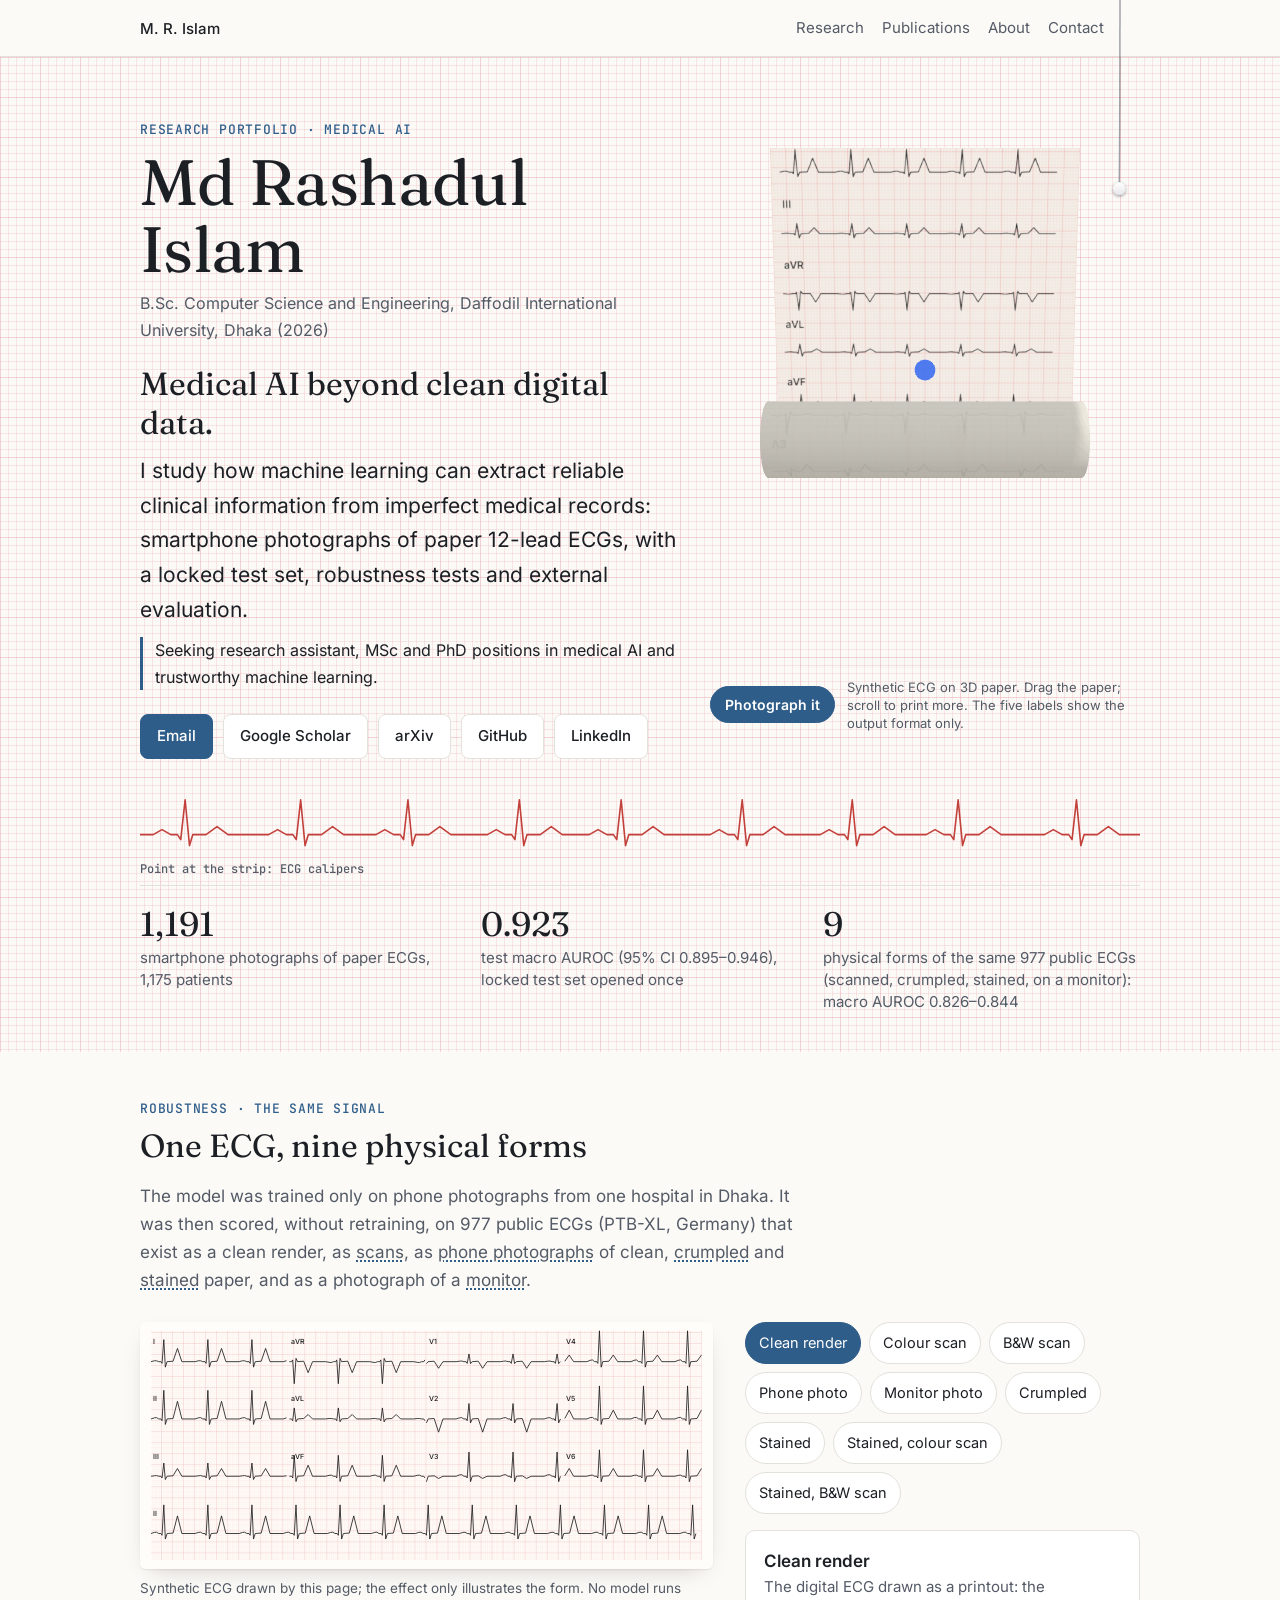
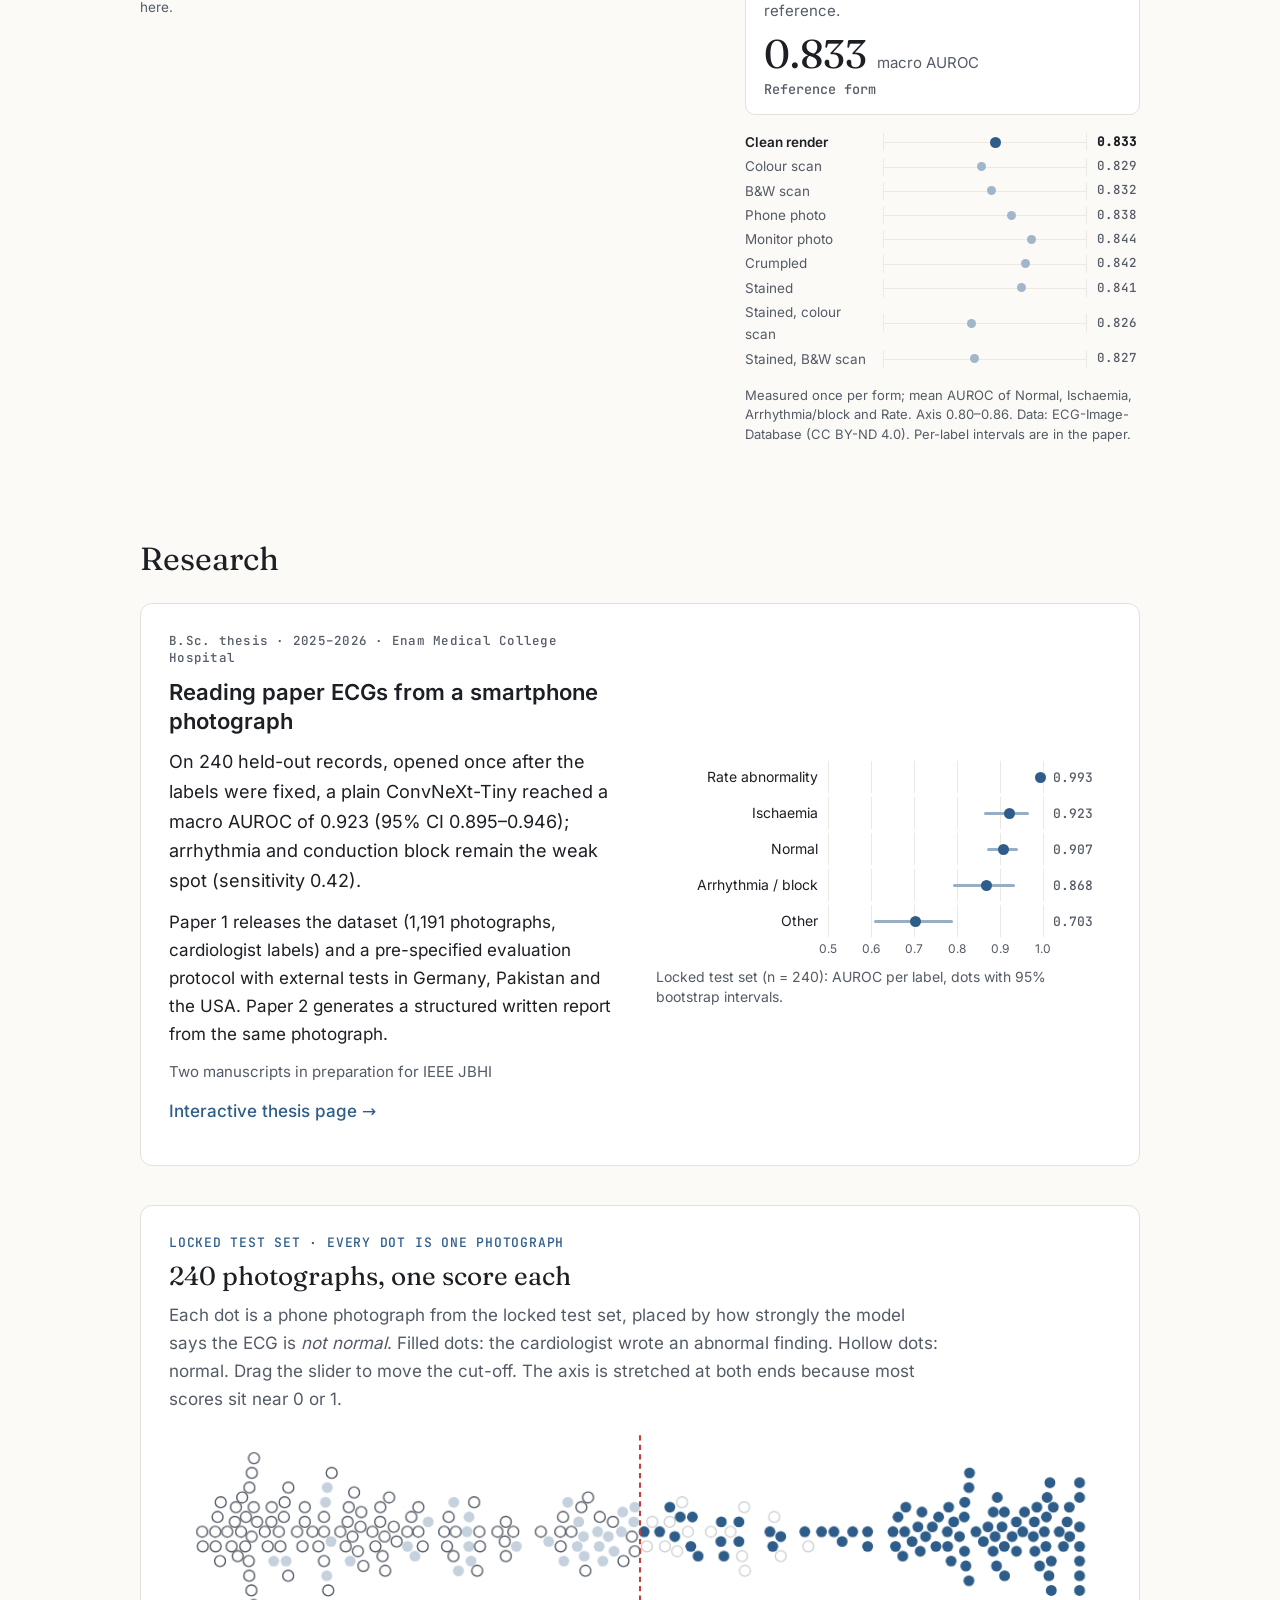
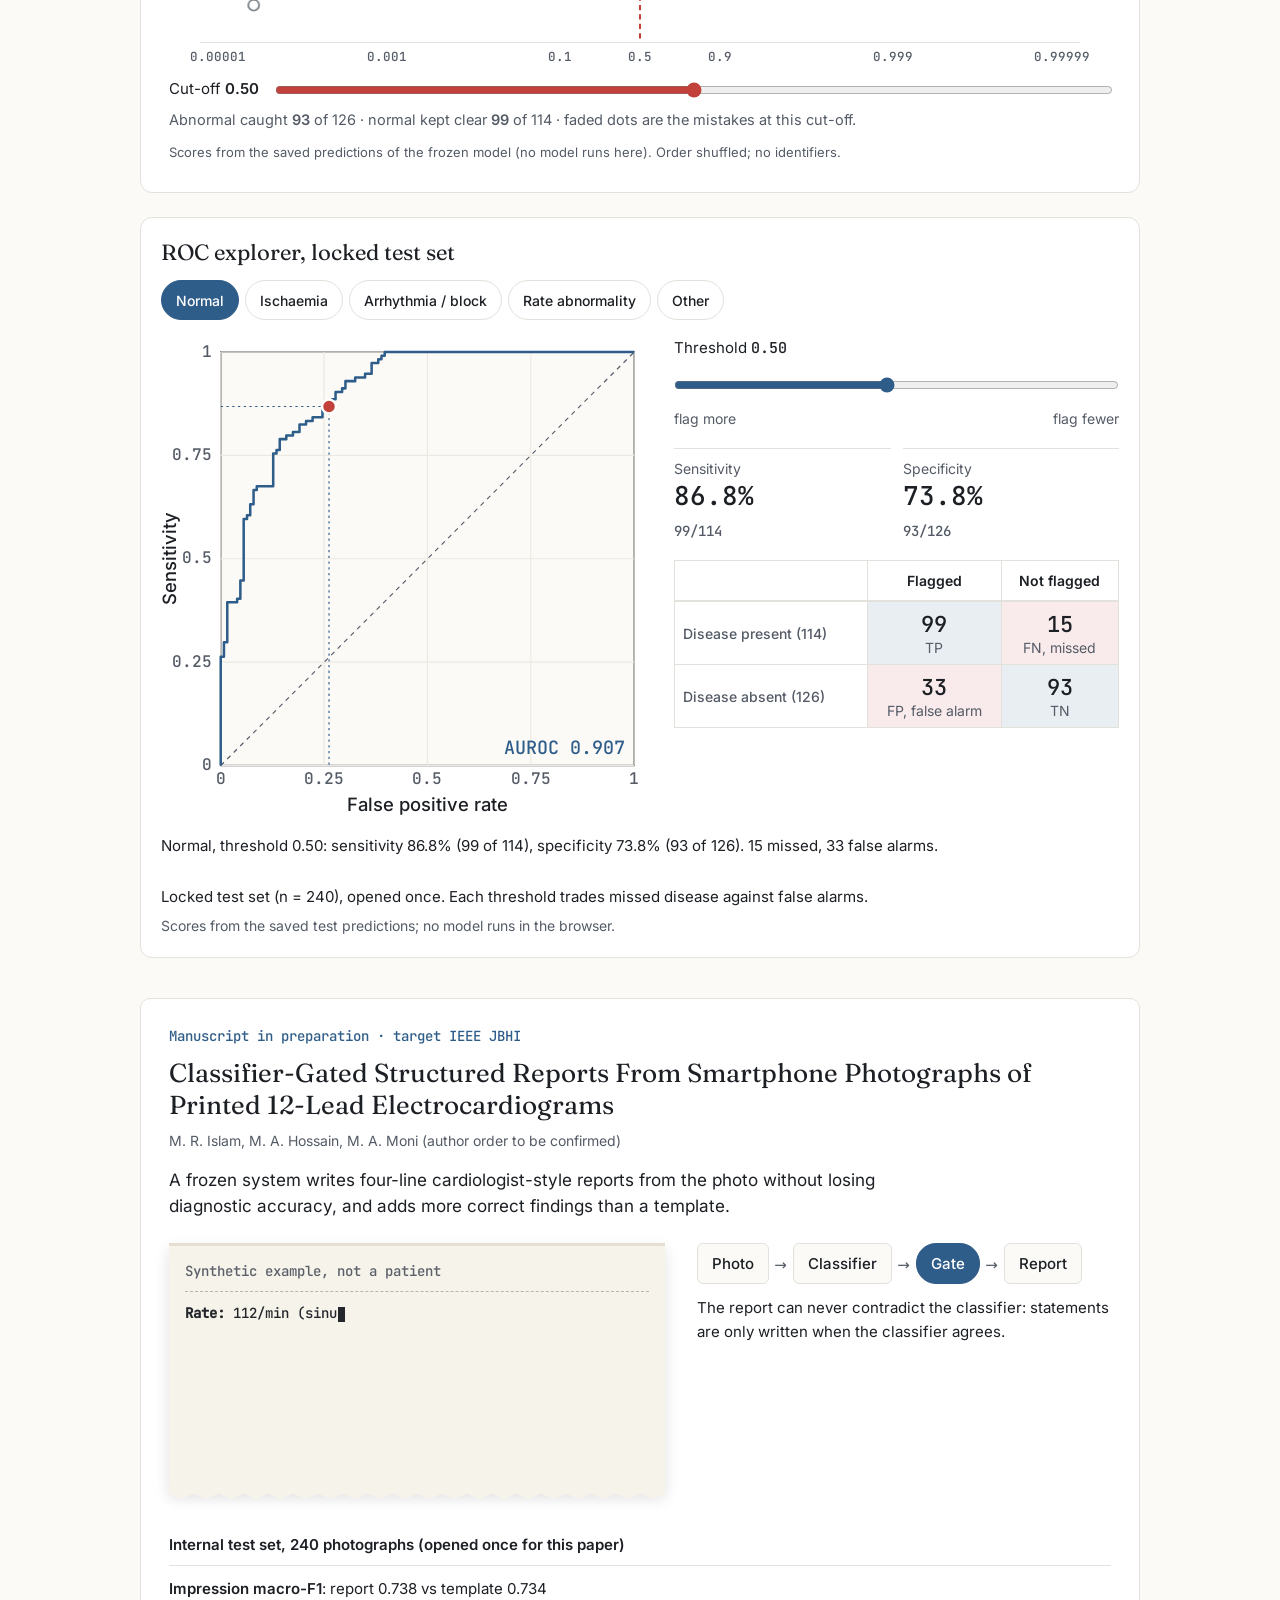
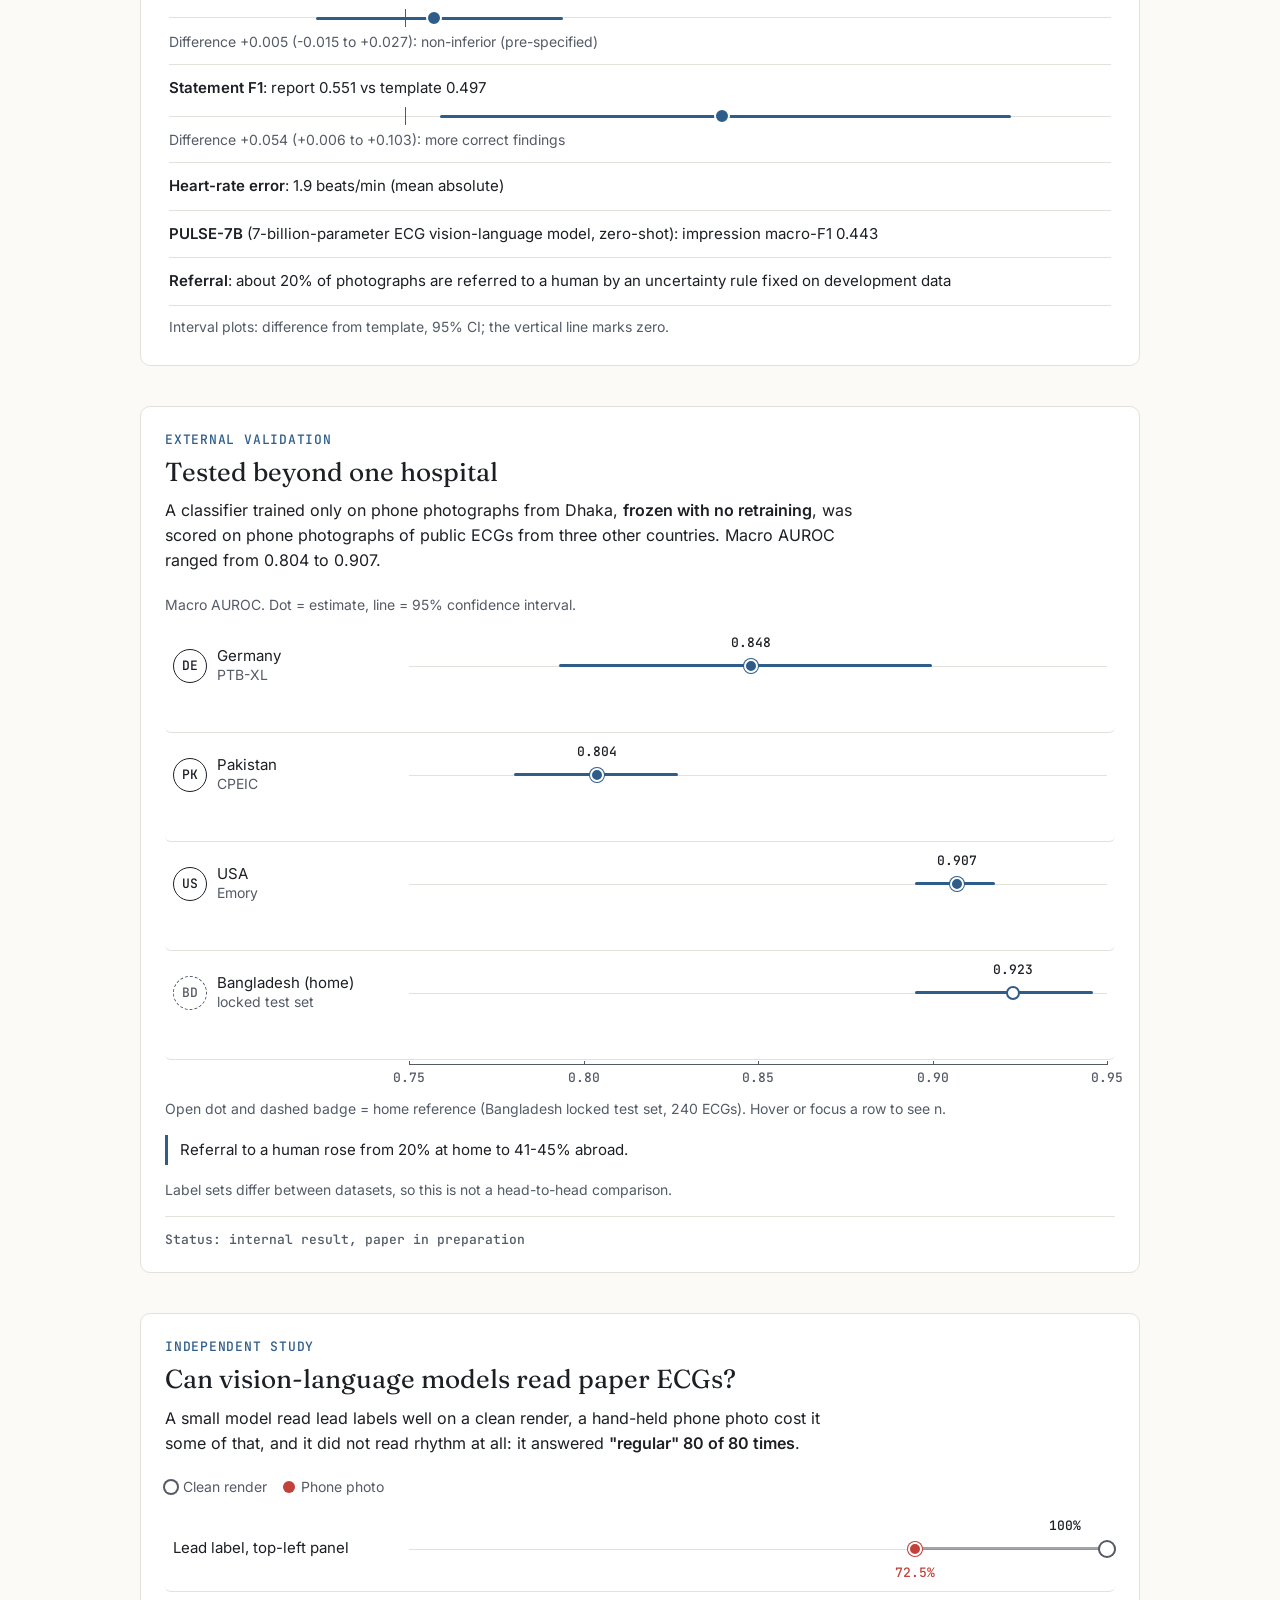
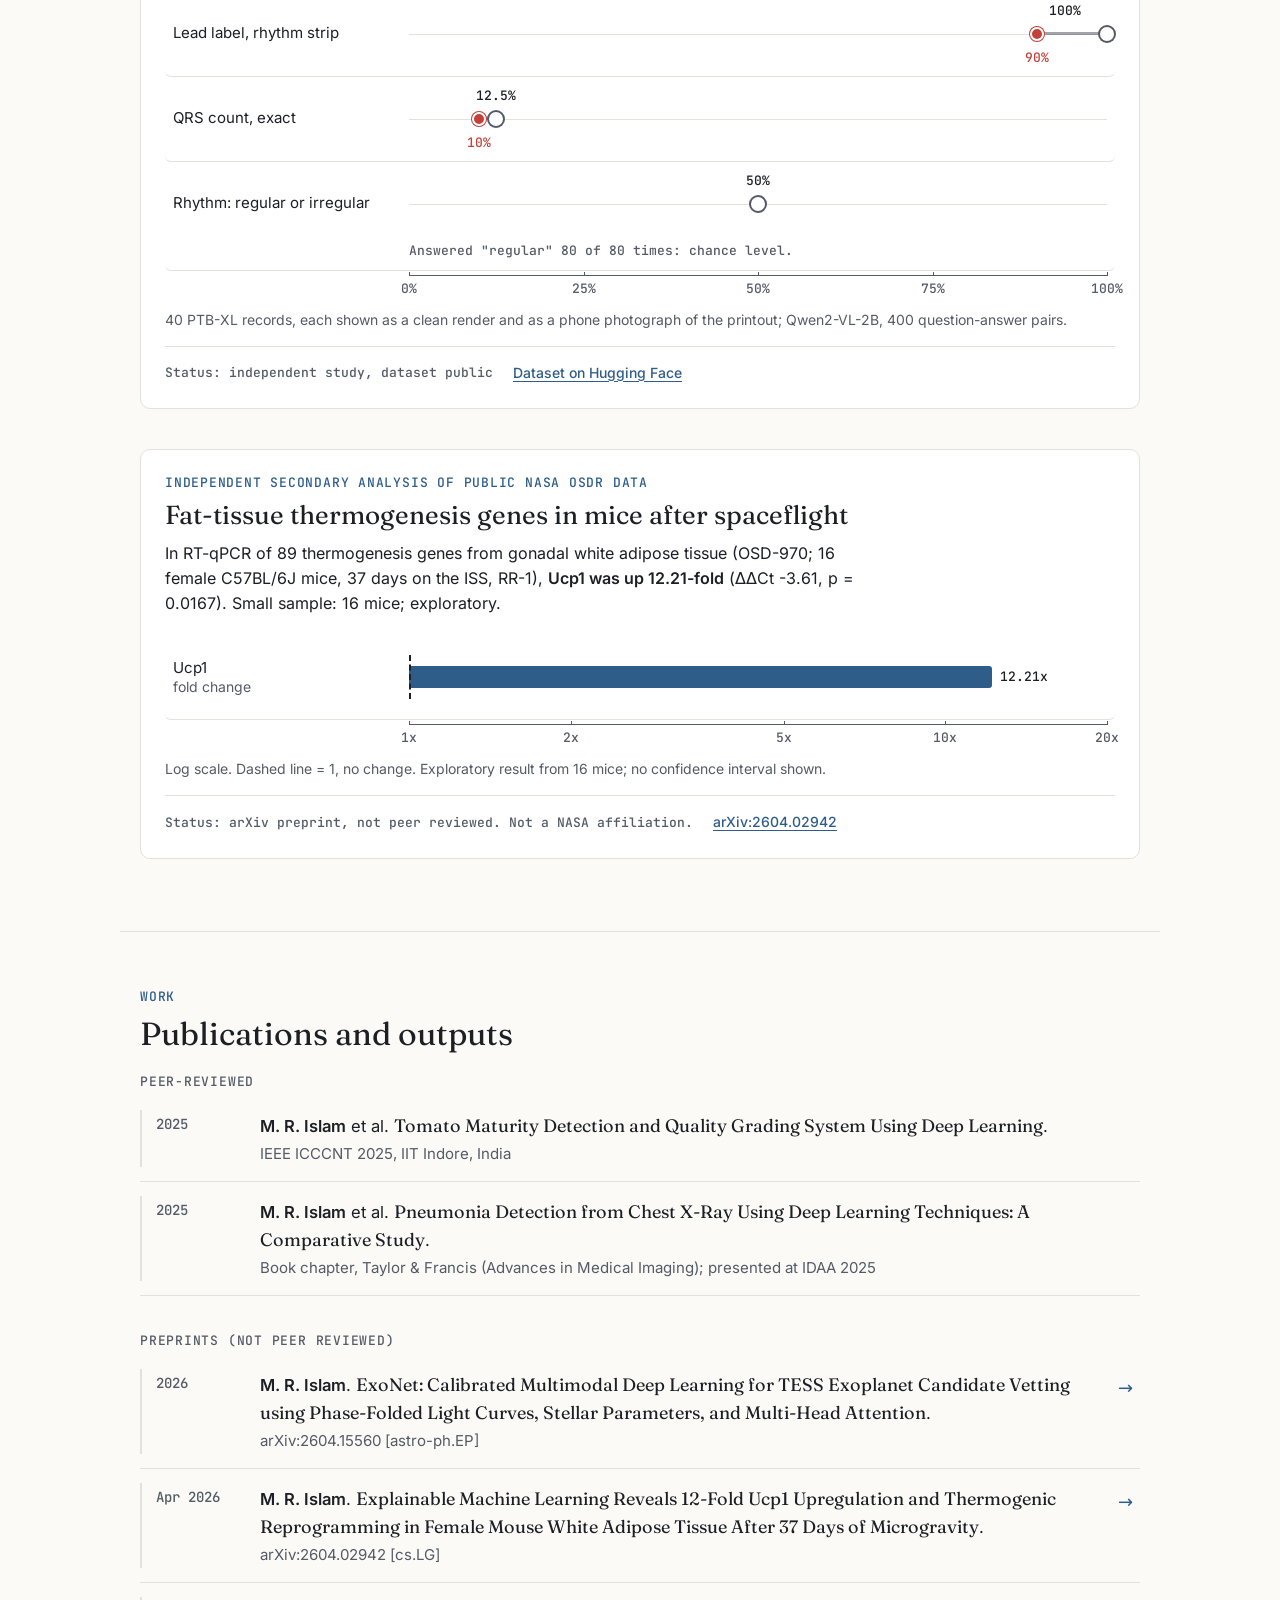
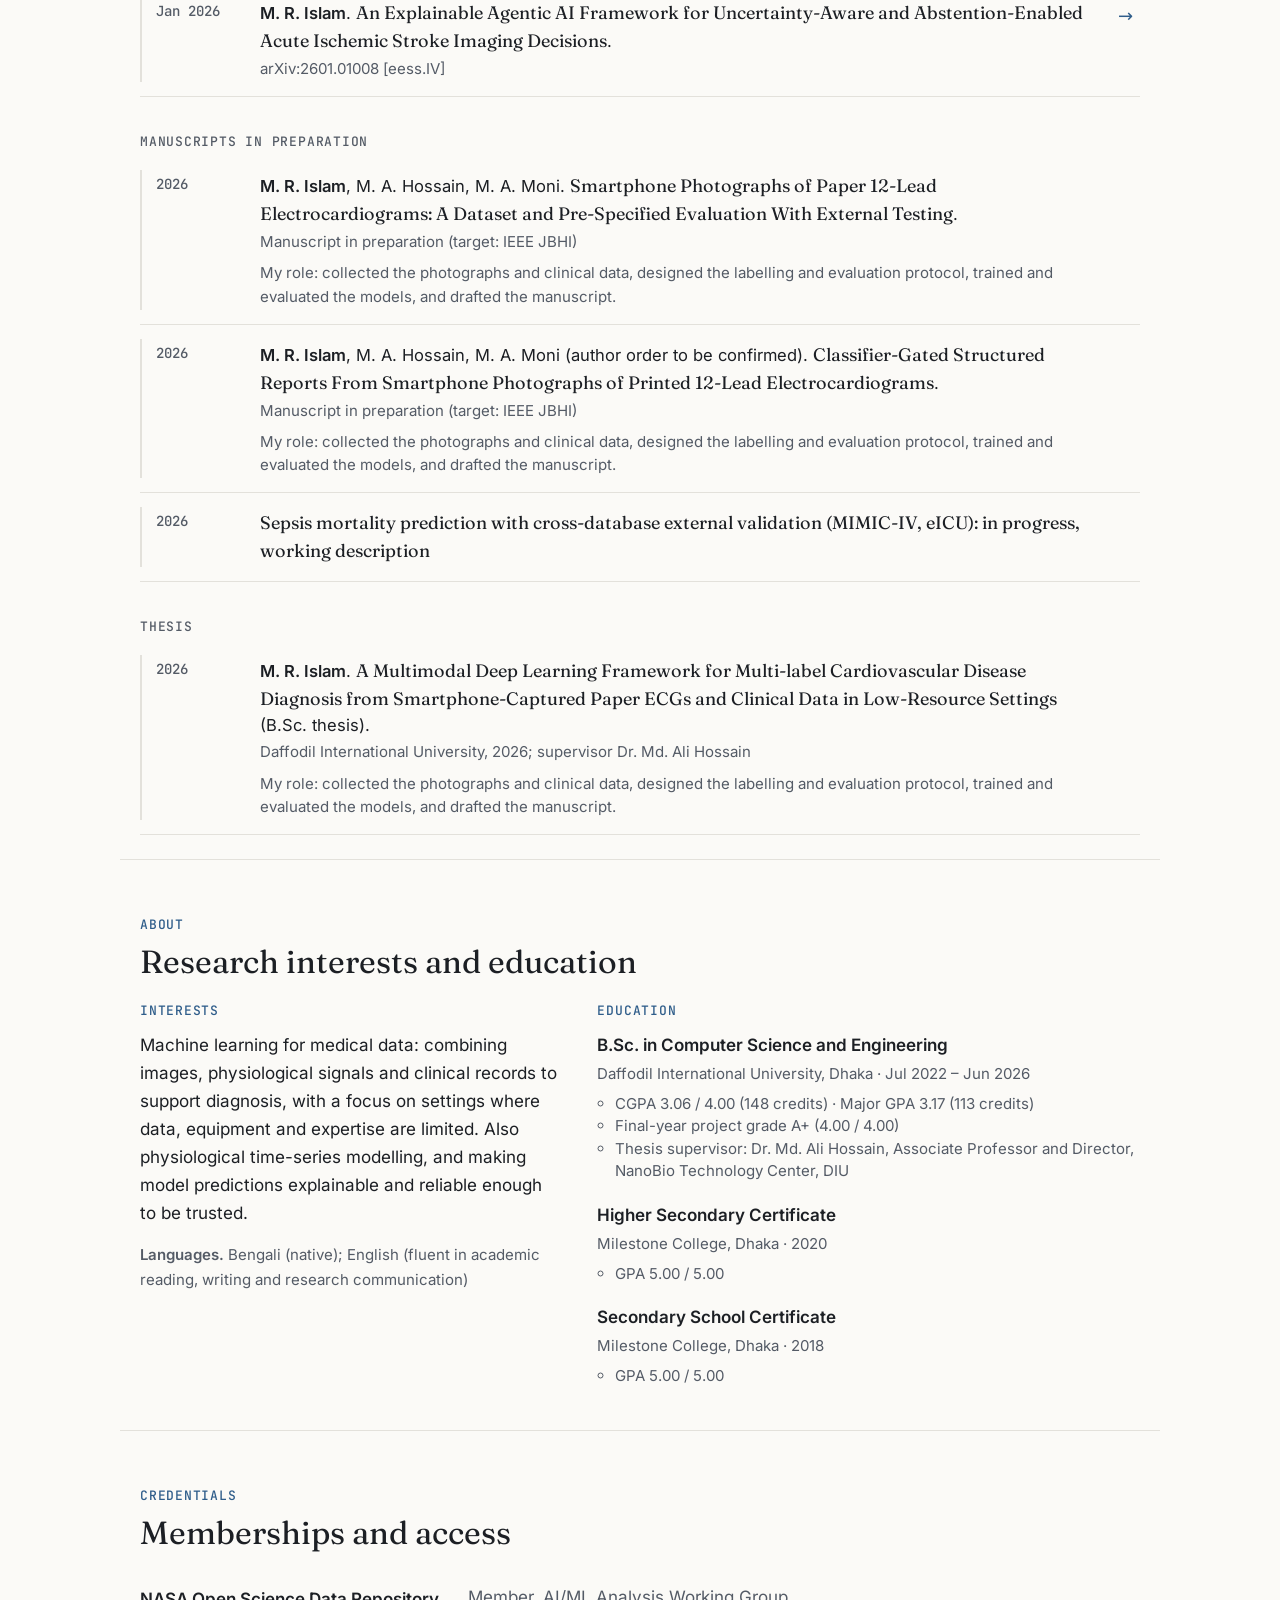
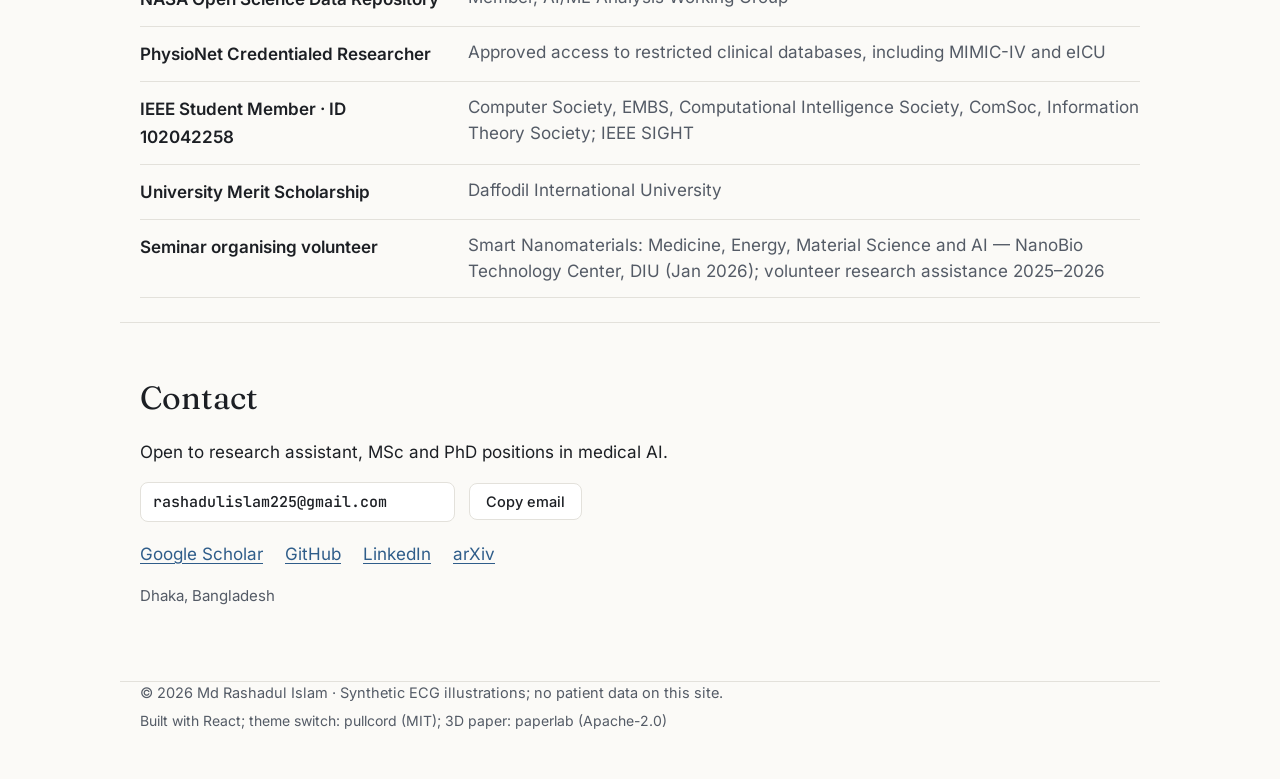
==== index.html @ 2540b3b2 "Publish portfolio e6430a5" ====
<!doctype html>
<html lang="en">
  <head>
    <meta charset="UTF-8" />
    <meta name="viewport" content="width=device-width, initial-scale=1.0" />
    <title>Md Rashadul Islam – Machine learning for medical data</title>
    <meta name="description" content="Md Rashadul Islam: machine learning for medical data. Thesis on reading smartphone photographs of paper 12-lead ECGs (1,191 photographs, locked test AUROC 0.923)." />
    <meta name="theme-color" content="#fbfaf7" />
    <link rel="icon" type="image/svg+xml" href="/favicon.svg" />
    <script>try { var t = localStorage.getItem('theme'); if (t) document.documentElement.dataset.theme = t } catch (e) {}</script>
    <meta property="og:title" content="Md Rashadul Islam – Machine learning for medical data" />
    <meta property="og:description" content="Smartphone photographs of paper ECGs: dataset, locked-test evaluation and report generation." />
    <meta property="og:type" content="website" />
    <script type="application/ld+json">{"@context":"https://schema.org","@type":"Person","name":"Md Rashadul Islam","url":"https://www.rashadul.me/","jobTitle":"Researcher, machine learning for medical data","alumniOf":{"@type":"CollegeOrUniversity","name":"Daffodil International University"},"knowsAbout":["Medical AI","Electrocardiography","Computer vision","Robustness evaluation"],"sameAs":["https://scholar.google.com/citations?user=w472eK4AAAAJ","https://github.com/Rashadul22","https://www.linkedin.com/in/rashadul-islam-73790a241"]}</script>
    <script type="module" crossorigin src="/assets/main-D3XTP58h.js"></script>
    <link rel="modulepreload" crossorigin href="/assets/latin-600-lxE_ZjDa.js">
    <link rel="stylesheet" crossorigin href="/assets/latin-600-W_FU9BuS.css">
    <link rel="stylesheet" crossorigin href="/assets/main-DdmklYQI.css">
  </head>
  <body>
    <div id="root"><div class="ix"><div class="ix-dot" aria-hidden="true"></div><div class="ix-cal" aria-hidden="true"><i class="ix-cl"></i><i class="ix-cr"></i><b class="ix-lab"></b></div><div class="ix-card" aria-hidden="true"><div class="ix-paper"><svg viewBox="0 0 160 100" width="160" height="100"><path d="M0,58 L4,58 L8,55 L12,58 L15,61 L17,30 L19,66 L21,58 L28,58 L32,52 L36,58 L42,58 L46,55 L50,58 L53,61 L55,30 L57,66 L59,58 L66,58 L70,52 L74,58 L80,58 L84,55 L88,58 L91,61 L93,30 L95,66 L97,58 L104,58 L108,52 L112,58 L118,58 L122,55 L126,58 L129,61 L131,30 L133,66 L135,58 L142,58 L146,52 L150,58 L156,58 L160,55 L164,58 L167,61 L169,30 L171,66 L173,58 L180,58 L184,52 L188,58"></path></svg></div><span class="ix-cap"></span></div><svg class="ix-defs" width="0" height="0" aria-hidden="true"><filter id="ix-crumple"><feTurbulence type="fractalNoise" baseFrequency="0.035" numOctaves="2" seed="4" result="n"></feTurbulence><feDisplacementMap in="SourceGraphic" in2="n" scale="9"></feDisplacementMap></filter></svg><span id="ix-d-crumpled" class="ix-sr">Synthetic ECG on crumpled paper</span><span id="ix-d-stained" class="ix-sr">Synthetic ECG on stained paper</span><span id="ix-d-scanned" class="ix-sr">Synthetic ECG on paper, flatbed scan</span><span id="ix-d-monitor" class="ix-sr">Synthetic ECG on a monitor, photographed</span><span id="ix-d-photo" class="ix-sr">Synthetic ECG on paper, phone photo</span></div><a class="skip" href="#main">Skip to content</a><header class="top"><div class="wrap top-in"><a class="brand" href="#main">M. R. Islam</a><nav aria-label="Sections"><a href="#research">Research</a><a href="#publications">Publications</a><a href="#about">About</a><a href="#contact">Contact</a></nav></div></header><main id="main"><div class="hero-bg"><div class="pg-root" aria-hidden="true"></div><section class="hero wrap" aria-labelledby="name"><div class="hero-grid"><div class="hero-text"><p class="eyebrow">Research portfolio · Medical AI</p><h1 id="name">Md Rashadul Islam</h1><p class="aff">B.Sc. Computer Science and Engineering, Daffodil International University, Dhaka (2026)</p><p class="tagline">Medical AI beyond clean digital data.</p><p class="lead">I study how machine learning can extract reliable clinical information from imperfect medical records: smartphone photographs of paper 12-lead ECGs, with a locked test set, robustness tests and external evaluation.</p><p class="seeking">Seeking research assistant, MSc and PhD positions in medical AI and trustworthy machine learning.</p><div class="actions"><a data-magnetic="true" class="btn primary" href="mailto:rashadulislam225@gmail.com">Email</a><a data-magnetic="true" class="btn" href="https://scholar.google.com/citations?user=w472eK4AAAAJ&amp;hl=en" target="_blank" rel="noopener">Google Scholar</a><a data-magnetic="true" class="btn" href="https://arxiv.org/search/?searchtype=author&amp;query=Rashadul+Islam" target="_blank" rel="noopener">arXiv</a><a data-magnetic="true" class="btn" href="https://github.com/Rashadul22" target="_blank" rel="noopener">GitHub</a><a data-magnetic="true" class="btn" href="https://www.linkedin.com/in/rashadul-islam-73790a241" target="_blank" rel="noopener">LinkedIn</a></div></div><figure class="hero-stage" data-caliper="fig · the input"><div class="hs-tilt"><div class="hs-poster" aria-hidden="true"></div><span class="hs-flash"></span><span class="hs-scan"></span></div><div class="hs-out" aria-live="polite"></div><figcaption><button type="button" class="hs-btn" data-magnetic="true">Photograph it</button><span>Synthetic ECG on 3D paper. Drag the paper; scroll to print more. The five labels show the output format only.</span></figcaption></figure></div><div class="hero-trace"><svg class="trace" viewBox="0 0 727 60" preserveAspectRatio="none" aria-hidden="true"><path d="M0 39.6L9.6 39.6L16.0 34.6L22.4 39.6L27.2 39.6L29.6 44.6L32.8 4.8L36.0 50.6L38.4 39.6L48.0 39.6L56.0 31.6L64.0 39.6L84.0 39.6L93.6 39.6L100.0 34.6L106.4 39.6L111.2 39.6L113.6 44.6L116.8 4.8L120.0 50.6L122.4 39.6L132.0 39.6L140.0 31.6L148.0 39.6L162.0 39.6L171.6 39.6L178.0 34.6L184.4 39.6L189.2 39.6L191.6 44.6L194.8 4.8L198.0 50.6L200.4 39.6L210.0 39.6L218.0 31.6L226.0 39.6L243.0 39.6L252.6 39.6L259.0 34.6L265.4 39.6L270.2 39.6L272.6 44.6L275.8 4.8L279.0 50.6L281.4 39.6L291.0 39.6L299.0 31.6L307.0 39.6L317.0 39.6L326.6 39.6L333.0 34.6L339.4 39.6L344.2 39.6L346.6 44.6L349.8 4.8L353.0 50.6L355.4 39.6L365.0 39.6L373.0 31.6L381.0 39.6L405.0 39.6L414.6 39.6L421.0 34.6L427.4 39.6L432.2 39.6L434.6 44.6L437.8 4.8L441.0 50.6L443.4 39.6L453.0 39.6L461.0 31.6L469.0 39.6L485.0 39.6L494.6 39.6L501.0 34.6L507.4 39.6L512.2 39.6L514.6 44.6L517.8 4.8L521.0 50.6L523.4 39.6L533.0 39.6L541.0 31.6L549.0 39.6L562.0 39.6L571.6 39.6L578.0 34.6L584.4 39.6L589.2 39.6L591.6 44.6L594.8 4.8L598.0 50.6L600.4 39.6L610.0 39.6L618.0 31.6L626.0 39.6L648.0 39.6L657.6 39.6L664.0 34.6L670.4 39.6L675.2 39.6L677.6 44.6L680.8 4.8L684.0 50.6L686.4 39.6L696.0 39.6L704.0 31.6L712.0 39.6L727.0 39.6"></path></svg><canvas class="fray-canvas" aria-hidden="true"></canvas><p class="trace-hint" aria-hidden="true">Point at the strip: ECG calipers</p></div><dl class="facts"><div><dt data-scramble="true">1,191</dt><dd>smartphone photographs of paper ECGs, 1,175 patients</dd></div><div><dt data-scramble="true">0.923</dt><dd>test macro AUROC (95% CI 0.895–0.946), locked test set opened once</dd></div><div><dt data-scramble="true">9</dt><dd>physical forms of the same 977 public ECGs (scanned, crumpled, stained, on a monitor): macro AUROC 0.826–0.844</dd></div></dl></section></div><section class="wrap section signal" aria-labelledby="signal-h"><p class="eyebrow">Robustness · the same signal</p><h2 id="signal-h">One ECG, nine physical forms</h2><p class="sub">The model was trained only on phone photographs from one hospital in Dhaka. It was then scored, without retraining, on 977 public ECGs (PTB-XL, Germany) that exist as a clean render, as <span data-reveal="scanned" tabindex="0" aria-describedby="ix-d-scanned">scans</span>, as <span data-reveal="photo" tabindex="0" aria-describedby="ix-d-photo">phone photographs</span> of clean,<!-- --> <span data-reveal="crumpled" tabindex="0" aria-describedby="ix-d-crumpled">crumpled</span> and <span data-reveal="stained" tabindex="0" aria-describedby="ix-d-stained">stained</span> paper, and as a photograph of a <span data-reveal="monitor" tabindex="0" aria-describedby="ix-d-monitor">monitor</span>.</p><div class="signal-grid"><svg width="0" height="0" style="position:absolute" aria-hidden="true"><filter id="crumple"><feTurbulence type="fractalNoise" baseFrequency="0.02 0.03" numOctaves="2" seed="3" result="n"></feTurbulence><feDisplacementMap in="SourceGraphic" in2="n" scale="0" xChannelSelector="R" yChannelSelector="G"></feDisplacementMap></filter></svg><figure class="stage form-render" data-caliper="fig · nine forms"><div class="tilt"><div class="sheet-wrap"><div class="warp"><div class="lns-wrap  "><svg class="sheet" viewBox="0 0 260 112" aria-hidden="true"><defs><pattern id="g1" width="1" height="1" patternUnits="userSpaceOnUse"><path d="M1 0V1H0" class="g-minor"></path></pattern><pattern id="g5" width="5" height="5" patternUnits="userSpaceOnUse"><rect width="5" height="5" fill="url(#g1)"></rect><path d="M5 0V5H0" class="g-major"></path></pattern></defs><rect width="260" height="112" class="paper"></rect><rect x="5" y="4" width="250" height="104" fill="url(#g5)"></rect><g><path d="M5.0 18.0L5.0 18.0L6.5 17.6L7.5 17.6L8.5 18.0L9.5 18.0L10.0 18.8L10.8 8.0L11.5 20.5L12.3 18.0L15.0 17.8L17.0 12.0L19.0 18.0L25.0 18.0L25.0 18.0L26.5 17.6L27.5 17.6L28.5 18.0L29.5 18.0L30.0 18.8L30.8 8.0L31.5 20.5L32.3 18.0L35.0 17.8L37.0 12.0L39.0 18.0L45.0 18.0L45.0 18.0L46.5 17.6L47.5 17.6L48.5 18.0L49.5 18.0L50.0 18.8L50.8 8.0L51.5 20.5L52.3 18.0L55.0 17.8L57.0 12.0L59.0 18.0L65.0 18.0L65.0 18.0L66.5 17.6" class="ink"></path><text x="6" y="10" class="lead">I</text></g><g><path d="M67.8 18.0L68.8 18.0L69.3 17.2L70.0 28.0L70.8 16.5L71.5 18.0L74.3 17.8L76.3 23.0L78.3 18.0L84.3 18.0L84.3 18.0L85.8 18.3L86.8 18.4L87.8 18.0L88.8 18.0L89.3 17.2L90.0 28.0L90.8 16.5L91.5 18.0L94.3 17.8L96.3 23.0L98.3 18.0L104.3 18.0L104.3 18.0L105.8 18.3L106.8 18.4L107.8 18.0L108.8 18.0L109.3 17.2L110.0 28.0L110.8 16.5L111.5 18.0L114.3 17.8L116.3 23.0L118.3 18.0L124.3 18.0L124.3 18.0L125.8 18.3L126.8 18.4L127.8 18.0L128.8 18.0L129.3 17.2" class="ink"></path><text x="68.5" y="10" class="lead">aVR</text></g><g><path d="M130.0 18.9L130.8 18.0L133.5 17.8L135.5 21.0L137.5 18.0L143.5 18.0L143.5 18.0L145.0 17.8L146.0 17.7L147.0 18.0L148.0 18.0L148.5 18.8L149.3 14.5L150.0 18.9L150.8 18.0L153.5 17.8L155.5 21.0L157.5 18.0L163.5 18.0L163.5 18.0L165.0 17.8L166.0 17.7L167.0 18.0L168.0 18.0L168.5 18.8L169.3 14.5L170.0 18.9L170.8 18.0L173.5 17.8L175.5 21.0L177.5 18.0L183.5 18.0L183.5 18.0L185.0 17.8L186.0 17.7L187.0 18.0L188.0 18.0L188.5 18.8L189.3 14.5L190.0 18.9L190.8 18.0" class="ink"></path><text x="131" y="10" class="lead">V1</text></g><g><path d="M192.8 17.8L194.8 15.0L196.8 18.0L202.8 18.0L202.8 18.0L204.3 17.4L205.3 17.2L206.3 18.0L207.3 18.0L207.8 18.8L208.5 4.0L209.3 20.5L210.0 18.0L212.8 17.8L214.8 15.0L216.8 18.0L222.8 18.0L222.8 18.0L224.3 17.4L225.3 17.2L226.3 18.0L227.3 18.0L227.8 18.8L228.5 4.0L229.3 20.5L230.0 18.0L232.8 17.8L234.8 15.0L236.8 18.0L242.8 18.0L242.8 18.0L244.3 17.4L245.3 17.2L246.3 18.0L247.3 18.0L247.8 18.8L248.5 4.0L249.3 20.5L250.0 18.0L252.8 17.8L254.8 15.0" class="ink"></path><text x="193.5" y="10" class="lead">V4</text></g><g><path d="M5.0 44.0L5.0 44.0L6.5 43.5L7.5 43.4L8.5 44.0L9.5 44.0L10.0 44.8L10.8 31.0L11.5 46.5L12.3 44.0L15.0 43.8L17.0 36.0L19.0 44.0L25.0 44.0L25.0 44.0L26.5 43.5L27.5 43.4L28.5 44.0L29.5 44.0L30.0 44.8L30.8 31.0L31.5 46.5L32.3 44.0L35.0 43.8L37.0 36.0L39.0 44.0L45.0 44.0L45.0 44.0L46.5 43.5L47.5 43.4L48.5 44.0L49.5 44.0L50.0 44.8L50.8 31.0L51.5 46.5L52.3 44.0L55.0 43.8L57.0 36.0L59.0 44.0L65.0 44.0L65.0 44.0L66.5 43.5" class="ink"></path><text x="6" y="36" class="lead">II</text></g><g><path d="M67.8 44.0L68.8 44.0L69.3 44.8L70.0 39.0L70.8 45.3L71.5 44.0L74.3 43.8L76.3 42.0L78.3 44.0L84.3 44.0L84.3 44.0L85.8 43.8L86.8 43.8L87.8 44.0L88.8 44.0L89.3 44.8L90.0 39.0L90.8 45.3L91.5 44.0L94.3 43.8L96.3 42.0L98.3 44.0L104.3 44.0L104.3 44.0L105.8 43.8L106.8 43.8L107.8 44.0L108.8 44.0L109.3 44.8L110.0 39.0L110.8 45.3L111.5 44.0L114.3 43.8L116.3 42.0L118.3 44.0L124.3 44.0L124.3 44.0L125.8 43.8L126.8 43.8L127.8 44.0L128.8 44.0L129.3 44.8" class="ink"></path><text x="68.5" y="36" class="lead">aVL</text></g><g><path d="M130.0 45.8L130.8 44.0L133.5 43.8L135.5 50.0L137.5 44.0L143.5 44.0L143.5 44.0L145.0 43.5L146.0 43.4L147.0 44.0L148.0 44.0L148.5 44.8L149.3 37.0L150.0 45.8L150.8 44.0L153.5 43.8L155.5 50.0L157.5 44.0L163.5 44.0L163.5 44.0L165.0 43.5L166.0 43.4L167.0 44.0L168.0 44.0L168.5 44.8L169.3 37.0L170.0 45.8L170.8 44.0L173.5 43.8L175.5 50.0L177.5 44.0L183.5 44.0L183.5 44.0L185.0 43.5L186.0 43.4L187.0 44.0L188.0 44.0L188.5 44.8L189.3 37.0L190.0 45.8L190.8 44.0" class="ink"></path><text x="131" y="36" class="lead">V2</text></g><g><path d="M192.8 43.8L194.8 40.0L196.8 44.0L202.8 44.0L202.8 44.0L204.3 43.4L205.3 43.3L206.3 44.0L207.3 44.0L207.8 44.8L208.5 29.0L209.3 46.5L210.0 44.0L212.8 43.8L214.8 40.0L216.8 44.0L222.8 44.0L222.8 44.0L224.3 43.4L225.3 43.3L226.3 44.0L227.3 44.0L227.8 44.8L228.5 29.0L229.3 46.5L230.0 44.0L232.8 43.8L234.8 40.0L236.8 44.0L242.8 44.0L242.8 44.0L244.3 43.4L245.3 43.3L246.3 44.0L247.3 44.0L247.8 44.8L248.5 29.0L249.3 46.5L250.0 44.0L252.8 43.8L254.8 40.0" class="ink"></path><text x="193.5" y="36" class="lead">V5</text></g><g><path d="M5.0 70.0L5.0 70.0L6.5 69.8L7.5 69.7L8.5 70.0L9.5 70.0L10.0 70.8L10.8 64.0L11.5 71.5L12.3 70.0L15.0 69.8L17.0 66.5L19.0 70.0L25.0 70.0L25.0 70.0L26.5 69.8L27.5 69.7L28.5 70.0L29.5 70.0L30.0 70.8L30.8 64.0L31.5 71.5L32.3 70.0L35.0 69.8L37.0 66.5L39.0 70.0L45.0 70.0L45.0 70.0L46.5 69.8L47.5 69.7L48.5 70.0L49.5 70.0L50.0 70.8L50.8 64.0L51.5 71.5L52.3 70.0L55.0 69.8L57.0 66.5L59.0 70.0L65.0 70.0L65.0 70.0L66.5 69.8" class="ink"></path><text x="6" y="62" class="lead">III</text></g><g><path d="M67.8 70.0L68.8 70.0L69.3 70.8L70.0 60.5L70.8 72.4L71.5 70.0L74.3 69.8L76.3 65.0L78.3 70.0L84.3 70.0L84.3 70.0L85.8 69.6L86.8 69.5L87.8 70.0L88.8 70.0L89.3 70.8L90.0 60.5L90.8 72.4L91.5 70.0L94.3 69.8L96.3 65.0L98.3 70.0L104.3 70.0L104.3 70.0L105.8 69.6L106.8 69.5L107.8 70.0L108.8 70.0L109.3 70.8L110.0 60.5L110.8 72.4L111.5 70.0L114.3 69.8L116.3 65.0L118.3 70.0L124.3 70.0L124.3 70.0L125.8 69.6L126.8 69.5L127.8 70.0L128.8 70.0L129.3 70.8" class="ink"></path><text x="68.5" y="62" class="lead">aVF</text></g><g><path d="M130.0 72.5L130.8 70.0L133.5 69.8L135.5 71.0L137.5 70.0L143.5 70.0L143.5 70.0L145.0 69.4L146.0 69.3L147.0 70.0L148.0 70.0L148.5 70.8L149.3 59.0L150.0 72.5L150.8 70.0L153.5 69.8L155.5 71.0L157.5 70.0L163.5 70.0L163.5 70.0L165.0 69.4L166.0 69.3L167.0 70.0L168.0 70.0L168.5 70.8L169.3 59.0L170.0 72.5L170.8 70.0L173.5 69.8L175.5 71.0L177.5 70.0L183.5 70.0L183.5 70.0L185.0 69.4L186.0 69.3L187.0 70.0L188.0 70.0L188.5 70.8L189.3 59.0L190.0 72.5L190.8 70.0" class="ink"></path><text x="131" y="62" class="lead">V3</text></g><g><path d="M192.8 69.8L194.8 66.5L196.8 70.0L202.8 70.0L202.8 70.0L204.3 69.6L205.3 69.5L206.3 70.0L207.3 70.0L207.8 70.8L208.5 58.0L209.3 72.5L210.0 70.0L212.8 69.8L214.8 66.5L216.8 70.0L222.8 70.0L222.8 70.0L224.3 69.6L225.3 69.5L226.3 70.0L227.3 70.0L227.8 70.8L228.5 58.0L229.3 72.5L230.0 70.0L232.8 69.8L234.8 66.5L236.8 70.0L242.8 70.0L242.8 70.0L244.3 69.6L245.3 69.5L246.3 70.0L247.3 70.0L247.8 70.8L248.5 58.0L249.3 72.5L250.0 70.0L252.8 69.8L254.8 66.5" class="ink"></path><text x="193.5" y="62" class="lead">V6</text></g><path d="M5.0 96.0L5.0 96.0L6.5 95.5L7.5 95.4L8.5 96.0L9.5 96.0L10.0 96.8L10.8 83.0L11.5 98.5L12.3 96.0L15.0 95.8L17.0 88.0L19.0 96.0L25.0 96.0L25.0 96.0L26.5 95.5L27.5 95.4L28.5 96.0L29.5 96.0L30.0 96.8L30.8 83.0L31.5 98.5L32.3 96.0L35.0 95.8L37.0 88.0L39.0 96.0L45.0 96.0L45.0 96.0L46.5 95.5L47.5 95.4L48.5 96.0L49.5 96.0L50.0 96.8L50.8 83.0L51.5 98.5L52.3 96.0L55.0 95.8L57.0 88.0L59.0 96.0L65.0 96.0L65.0 96.0L66.5 95.5L67.5 95.4L68.5 96.0L69.5 96.0L70.0 96.8L70.8 83.0L71.5 98.5L72.3 96.0L75.0 95.8L77.0 88.0L79.0 96.0L85.0 96.0L85.0 96.0L86.5 95.5L87.5 95.4L88.5 96.0L89.5 96.0L90.0 96.8L90.8 83.0L91.5 98.5L92.3 96.0L95.0 95.8L97.0 88.0L99.0 96.0L105.0 96.0L105.0 96.0L106.5 95.5L107.5 95.4L108.5 96.0L109.5 96.0L110.0 96.8L110.8 83.0L111.5 98.5L112.3 96.0L115.0 95.8L117.0 88.0L119.0 96.0L125.0 96.0L125.0 96.0L126.5 95.5L127.5 95.4L128.5 96.0L129.5 96.0L130.0 96.8L130.8 83.0L131.5 98.5L132.3 96.0L135.0 95.8L137.0 88.0L139.0 96.0L145.0 96.0L145.0 96.0L146.5 95.5L147.5 95.4L148.5 96.0L149.5 96.0L150.0 96.8L150.8 83.0L151.5 98.5L152.3 96.0L155.0 95.8L157.0 88.0L159.0 96.0L165.0 96.0L165.0 96.0L166.5 95.5L167.5 95.4L168.5 96.0L169.5 96.0L170.0 96.8L170.8 83.0L171.5 98.5L172.3 96.0L175.0 95.8L177.0 88.0L179.0 96.0L185.0 96.0L185.0 96.0L186.5 95.5L187.5 95.4L188.5 96.0L189.5 96.0L190.0 96.8L190.8 83.0L191.5 98.5L192.3 96.0L195.0 95.8L197.0 88.0L199.0 96.0L205.0 96.0L205.0 96.0L206.5 95.5L207.5 95.4L208.5 96.0L209.5 96.0L210.0 96.8L210.8 83.0L211.5 98.5L212.2 96.0L215.0 95.8L217.0 88.0L219.0 96.0L225.0 96.0L225.0 96.0L226.5 95.5L227.5 95.4L228.5 96.0L229.5 96.0L230.0 96.8L230.8 83.0L231.5 98.5L232.3 96.0L235.0 95.8L237.0 88.0L239.0 96.0L245.0 96.0L245.0 96.0L246.5 95.5L247.5 95.4L248.5 96.0L249.5 96.0L250.0 96.8L250.8 83.0L251.5 98.5L252.3 96.0" class="ink"></path><text x="6" y="88" class="lead">II</text></svg></div></div><span class="fx creases"></span><span class="fx stains"></span><span class="fx moire"></span><span class="fx light"></span><span class="glare"></span></div></div><figcaption>Synthetic ECG drawn by this page; the effect only illustrates the form. No model runs here.</figcaption></figure><div class="panel"><div class="forms" role="radiogroup" aria-label="Physical form of the ECG"><label class="on"><input type="radio" name="form" checked="" value="render"/>Clean render</label><label class=""><input type="radio" name="form" value="scan"/>Colour scan</label><label class=""><input type="radio" name="form" value="bw"/>B&amp;W scan</label><label class=""><input type="radio" name="form" value="photo"/>Phone photo</label><label class=""><input type="radio" name="form" value="monitor"/>Monitor photo</label><label class=""><input type="radio" name="form" value="crumpled"/>Crumpled</label><label class=""><input type="radio" name="form" value="stained"/>Stained</label><label class=""><input type="radio" name="form" value="stainscan"/>Stained, colour scan</label><label class=""><input type="radio" name="form" value="stainbw"/>Stained, B&amp;W scan</label></div><div class="readout" role="status" aria-live="polite"><p class="ro-form">Clean render</p><p class="ro-note">The digital ECG drawn as a printout: the reference.</p><p class="ro-num"><span data-scramble="true">0.833</span> macro AUROC</p><p class="ro-diff">Reference form</p></div><ol class="strip" aria-label="Macro AUROC for all nine forms"><li class="on"><span class="s-lab">Clean render</span><span class="s-track"><i style="left:55.0%"></i></span><span class="s-val">0.833</span></li><li class=""><span class="s-lab">Colour scan</span><span class="s-track"><i style="left:48.3%"></i></span><span class="s-val">0.829</span></li><li class=""><span class="s-lab">B&amp;W scan</span><span class="s-track"><i style="left:53.3%"></i></span><span class="s-val">0.832</span></li><li class=""><span class="s-lab">Phone photo</span><span class="s-track"><i style="left:63.3%"></i></span><span class="s-val">0.838</span></li><li class=""><span class="s-lab">Monitor photo</span><span class="s-track"><i style="left:73.3%"></i></span><span class="s-val">0.844</span></li><li class=""><span class="s-lab">Crumpled</span><span class="s-track"><i style="left:70.0%"></i></span><span class="s-val">0.842</span></li><li class=""><span class="s-lab">Stained</span><span class="s-track"><i style="left:68.3%"></i></span><span class="s-val">0.841</span></li><li class=""><span class="s-lab">Stained, colour scan</span><span class="s-track"><i style="left:43.3%"></i></span><span class="s-val">0.826</span></li><li class=""><span class="s-lab">Stained, B&amp;W scan</span><span class="s-track"><i style="left:45.0%"></i></span><span class="s-val">0.827</span></li></ol><p class="fine">Measured once per form; mean AUROC of Normal, Ischaemia, Arrhythmia/block and Rate. Axis 0.80–0.86. Data: ECG-Image-Database (CC BY-ND 4.0). Per-label intervals are in the paper.</p></div></div></section><section id="research" class="wrap section" aria-labelledby="research-h"><h2 id="research-h">Research</h2><article class="card" id="ecg" data-tilt="true"><span role="img" aria-label="LOCKED TEST, OPENED ONCE, 21 NOV 2026" class="stp-root stp-bottom-right stp-done " style="--stp-ink:var(--accent);width:209px;max-width:70%"><svg viewBox="0 0 209 114" width="100%" aria-hidden="true" focusable="false"><defs><filter id="stpfR14s" x="-5%" y="-5%" width="110%" height="110%"><feTurbulence type="fractalNoise" baseFrequency="0.9" numOctaves="2" seed="7" result="n"></feTurbulence><feColorMatrix in="n" type="matrix" values="0 0 0 0 0  0 0 0 0 0  0 0 0 0 0  0 0 0 -2.6 2.35" result="m"></feColorMatrix><feTurbulence type="fractalNoise" baseFrequency="0.04" numOctaves="1" seed="3" result="w"></feTurbulence><feDisplacementMap in="SourceGraphic" in2="w" scale="2.2" result="d"></feDisplacementMap><feComposite in="d" in2="m" operator="in"></feComposite></filter></defs><g filter="url(#stpfR14s)" fill="var(--accent)" stroke="var(--accent)"><rect x="3" y="3" width="203" height="108" rx="6" fill="none" stroke-width="3.5"></rect><rect x="9" y="9" width="191" height="96" rx="3" fill="none" stroke-width="1.2"></rect><text x="104.5" y="44" text-anchor="middle" textLength="165" lengthAdjust="spacingAndGlyphs" stroke="none" style="font:700 22px var(--mono)">LOCKED TEST</text><text x="104.5" y="72" text-anchor="middle" textLength="165" lengthAdjust="spacingAndGlyphs" stroke="none" style="font:700 22px var(--mono)">OPENED ONCE</text><text x="104.5" y="99" text-anchor="middle" textLength="121" lengthAdjust="spacingAndGlyphs" stroke="none" style="font:500 14px var(--mono)">21 NOV 2026</text></g></svg></span><div class="card-text"><p class="tag">B.Sc. thesis · 2025–2026 · Enam Medical College Hospital</p><h3>Reading paper ECGs from a smartphone photograph</h3><p class="finding">On 240 held-out records, opened once after the labels were fixed, a plain ConvNeXt-Tiny reached a macro AUROC of 0.923 (95% CI 0.895–0.946); arrhythmia and conduction block remain the weak spot (sensitivity 0.42).</p><p>Paper 1 releases the dataset (1,191 photographs, cardiologist labels) and a pre-specified evaluation protocol with external tests in Germany, Pakistan and the USA. Paper 2 generates a structured written report from the same photograph.</p><p class="status">Two manuscripts in preparation for IEEE JBHI</p><p class="links"><a href="thesis/">Interactive thesis page<!-- --> →</a></p></div><figure class="fig" data-caliper="fig · test AUROC"><div class="chart" role="table" aria-label="Test AUROC per label with 95% confidence intervals"><div class="row" role="row"><span class="lab" role="rowheader">Rate abnormality</span><span class="track" role="cell" aria-label="0.993, 95% CI 0.985 to 0.998"><i class="grid" style="left:0.00%"></i><i class="grid" style="left:20.00%"></i><i class="grid" style="left:40.00%"></i><i class="grid" style="left:60.00%"></i><i class="grid" style="left:80.00%"></i><i class="grid" style="left:100.00%"></i><i class="ci" style="left:97.00%;width:calc(99.60% - 97.00%)"></i><i class="dot" style="left:98.60%"></i></span><span class="val" role="cell" aria-hidden="true">0.993</span></div><div class="row" role="row"><span class="lab" role="rowheader">Ischaemia</span><span class="track" role="cell" aria-label="0.923, 95% CI 0.863 to 0.967"><i class="grid" style="left:0.00%"></i><i class="grid" style="left:20.00%"></i><i class="grid" style="left:40.00%"></i><i class="grid" style="left:60.00%"></i><i class="grid" style="left:80.00%"></i><i class="grid" style="left:100.00%"></i><i class="ci" style="left:72.60%;width:calc(93.40% - 72.60%)"></i><i class="dot" style="left:84.60%"></i></span><span class="val" role="cell" aria-hidden="true">0.923</span></div><div class="row" role="row"><span class="lab" role="rowheader">Normal</span><span class="track" role="cell" aria-label="0.907, 95% CI 0.869 to 0.941"><i class="grid" style="left:0.00%"></i><i class="grid" style="left:20.00%"></i><i class="grid" style="left:40.00%"></i><i class="grid" style="left:60.00%"></i><i class="grid" style="left:80.00%"></i><i class="grid" style="left:100.00%"></i><i class="ci" style="left:73.80%;width:calc(88.20% - 73.80%)"></i><i class="dot" style="left:81.40%"></i></span><span class="val" role="cell" aria-hidden="true">0.907</span></div><div class="row" role="row"><span class="lab" role="rowheader">Arrhythmia / block</span><span class="track" role="cell" aria-label="0.868, 95% CI 0.791 to 0.935"><i class="grid" style="left:0.00%"></i><i class="grid" style="left:20.00%"></i><i class="grid" style="left:40.00%"></i><i class="grid" style="left:60.00%"></i><i class="grid" style="left:80.00%"></i><i class="grid" style="left:100.00%"></i><i class="ci" style="left:58.20%;width:calc(87.00% - 58.20%)"></i><i class="dot" style="left:73.60%"></i></span><span class="val" role="cell" aria-hidden="true">0.868</span></div><div class="row" role="row"><span class="lab" role="rowheader">Other</span><span class="track" role="cell" aria-label="0.703, 95% CI 0.607 to 0.790"><i class="grid" style="left:0.00%"></i><i class="grid" style="left:20.00%"></i><i class="grid" style="left:40.00%"></i><i class="grid" style="left:60.00%"></i><i class="grid" style="left:80.00%"></i><i class="grid" style="left:100.00%"></i><i class="ci" style="left:21.40%;width:calc(58.00% - 21.40%)"></i><i class="dot" style="left:40.60%"></i></span><span class="val" role="cell" aria-hidden="true">0.703</span></div><div class="row axis" aria-hidden="true"><span></span><span class="track"><b style="left:0.00%">0.5</b><b style="left:20.00%">0.6</b><b style="left:40.00%">0.7</b><b style="left:60.00%">0.8</b><b style="left:80.00%">0.9</b><b style="left:100.00%">1.0</b></span><span></span></div></div><figcaption>Locked test set (n = 240): AUROC per label, dots with 95% bootstrap intervals.</figcaption></figure></article><section class="td" aria-labelledby="td-h"><p class="eyebrow">Locked test set · every dot is one photograph</p><h3 id="td-h" class="td-h">240 photographs, one score each</h3><p class="td-sub">Each dot is a phone photograph from the locked test set, placed by how strongly the model says the ECG is <em>not normal</em>. Filled dots: the cardiologist wrote an abnormal finding. Hollow dots: normal. Drag the slider to move the cut-off. The axis is stretched at both ends because most scores sit near 0 or 1.</p><div class="td-wrap" data-caliper="fig · 240 test photographs"><svg viewBox="0 0 900 230" class="" role="img" aria-label="Beeswarm of 240 test photographs by model score; 126 abnormal by the cardiologist."><line class="td-axis" x1="30" x2="870" y1="206" y2="206"></line><text class="td-tick" x="47.047958727792015" y="224" text-anchor="middle">0.00001</text><text class="td-tick" x="208.2635827473006" y="224" text-anchor="middle">0.001</text><text class="td-tick" x="373.0971397932324" y="224" text-anchor="middle">0.1</text><text class="td-tick" x="450" y="224" text-anchor="middle">0.5</text><text class="td-tick" x="526.9028602067676" y="224" text-anchor="middle">0.9</text><text class="td-tick" x="691.7364172526994" y="224" text-anchor="middle">0.999</text><text class="td-tick" x="852.9520412723674" y="224" text-anchor="middle">0.99999</text><circle cx="31.645854776045397" cy="100" r="5.2" class="td-dot nm" style="--d:121.6458547760454ms;--fy:-120px"></circle><circle cx="32.29203117546344" cy="114.04" r="5.2" class="td-dot nm" style="--d:182.29203117546345ms;--fy:-134.04000000000002px"></circle><circle cx="44.12957441465643" cy="100" r="5.2" class="td-dot nm" style="--d:74.12957441465643ms;--fy:-120px"></circle><circle cx="44.50795997833636" cy="114.04" r="5.2" class="td-dot nm" style="--d:74.50795997833636ms;--fy:-134.04000000000002px"></circle><circle cx="46.340856971609554" cy="85.96" r="5.2" class="td-dot nm" style="--d:166.34085697160955ms;--fy:-105.96px"></circle><circle cx="48.75563197390153" cy="128.08" r="5.2" class="td-dot nm" style="--d:138.75563197390153ms;--fy:-148.08px"></circle><circle cx="49.416035924629114" cy="71.91999999999999" r="5.2" class="td-dot nm" style="--d:169.4160359246291ms;--fy:-91.91999999999999px"></circle><circle cx="55.68815945651263" cy="100" r="5.2" class="td-dot nm" style="--d:115.68815945651264ms;--fy:-120px"></circle><circle cx="59.81062170524765" cy="114.04" r="5.2" class="td-dot nm" style="--d:59.81062170524765ms;--fy:-134.04000000000002px"></circle><circle cx="62.83580490796323" cy="90.64" r="5.2" class="td-dot nm" style="--d:212.83580490796322ms;--fy:-110.64px"></circle><circle cx="63.933090954185" cy="76.6" r="5.2" class="td-dot nm" style="--d:93.93309095418499ms;--fy:-96.6px"></circle><circle cx="65.62019251827556" cy="123.4" r="5.2" class="td-dot nm" style="--d:65.62019251827556ms;--fy:-143.4px"></circle><circle cx="68.76843680247522" cy="100" r="5.2" class="td-dot nm" style="--d:218.7684368024752ms;--fy:-120px"></circle><circle cx="69.87966224388242" cy="67.24" r="5.2" class="td-dot nm" style="--d:249.87966224388242ms;--fy:-87.24px"></circle><circle cx="72.84908254287149" cy="114.04" r="5.2" class="td-dot nm" style="--d:222.84908254287149ms;--fy:-134.04000000000002px"></circle><circle cx="73.51262352422836" cy="85.96" r="5.2" class="td-dot nm" style="--d:103.51262352422836ms;--fy:-105.96px"></circle><circle cx="76.20023303802829" cy="128.08" r="5.2" class="td-dot nm" style="--d:76.20023303802829ms;--fy:-148.08px"></circle><circle cx="76.65381360075904" cy="142.12" r="5.2" class="td-dot nm" style="--d:106.65381360075904ms;--fy:-162.12px"></circle><circle cx="76.8037102635608" cy="57.879999999999995" r="5.2" class="td-dot nm" style="--d:76.8037102635608ms;--fy:-77.88px"></circle><circle cx="78.69610850911475" cy="156.16000000000003" r="5.2" class="td-dot nm" style="--d:78.69610850911475ms;--fy:-176.16000000000003px"></circle><circle cx="78.97837510357394" cy="104.68" r="5.2" class="td-dot nm" style="--d:168.97837510357394ms;--fy:-124.68px"></circle><circle cx="79.11865935257512" cy="43.83999999999999" r="5.2" class="td-dot nm" style="--d:199.11865935257512ms;--fy:-63.83999999999999px"></circle><circle cx="80.89296385478538" cy="76.6" r="5.2" class="td-dot nm" style="--d:140.89296385478536ms;--fy:-96.6px"></circle><circle cx="80.89296385478538" cy="170.2" r="5.2" class="td-dot nm" style="--d:200.89296385478536ms;--fy:-190.2px"></circle><circle cx="81.15812363826615" cy="29.799999999999997" r="5.2" class="td-dot nm" style="--d:231.15812363826615ms;--fy:-49.8px"></circle><circle cx="84.07127703573236" cy="90.64" r="5.2" class="td-dot nm" style="--d:174.07127703573235ms;--fy:-110.64px"></circle><circle cx="91.49047381845922" cy="100" r="5.2" class="td-dot nm" style="--d:241.49047381845924ms;--fy:-120px"></circle><circle cx="94.32231117380287" cy="114.04" r="5.2" class="td-dot nm" style="--d:184.32231117380286ms;--fy:-134.04000000000002px"></circle><circle cx="97.77352036764599" cy="90.64" r="5.2" class="td-dot nm" style="--d:217.77352036764597ms;--fy:-110.64px"></circle><circle cx="98.1006395528835" cy="76.6" r="5.2" class="td-dot nm" style="--d:98.1006395528835ms;--fy:-96.6px"></circle><circle cx="100.00164318397735" cy="128.08" r="5.2" class="td-dot ab wrong" style="--d:100.00164318397735ms;--fy:-148.08px"></circle><circle cx="104.88684484003751" cy="100" r="5.2" class="td-dot nm" style="--d:224.8868448400375ms;--fy:-120px"></circle><circle cx="106.3317799082075" cy="114.04" r="5.2" class="td-dot nm" style="--d:286.3317799082075ms;--fy:-134.04000000000002px"></circle><circle cx="109.6444216673141" cy="85.96" r="5.2" class="td-dot nm" style="--d:199.6444216673141ms;--fy:-105.96px"></circle><circle cx="110.39718435279846" cy="71.91999999999999" r="5.2" class="td-dot nm" style="--d:170.39718435279846ms;--fy:-91.91999999999999px"></circle><circle cx="111.85581973249711" cy="128.08" r="5.2" class="td-dot ab wrong" style="--d:141.8558197324971ms;--fy:-148.08px"></circle><circle cx="113.8839589767353" cy="142.12" r="5.2" class="td-dot nm" style="--d:263.8839589767353ms;--fy:-162.12px"></circle><circle cx="114.03918037482096" cy="57.879999999999995" r="5.2" class="td-dot nm" style="--d:174.03918037482097ms;--fy:-77.88px"></circle><circle cx="122.36229596956063" cy="100" r="5.2" class="td-dot nm" style="--d:302.36229596956065ms;--fy:-120px"></circle><circle cx="127.43093362235665" cy="114.04" r="5.2" class="td-dot nm" style="--d:187.43093362235663ms;--fy:-134.04000000000002px"></circle><circle cx="129.68120896181662" cy="90.64" r="5.2" class="td-dot nm" style="--d:129.68120896181662ms;--fy:-110.64px"></circle><circle cx="129.68120896181662" cy="76.6" r="5.2" class="td-dot nm" style="--d:159.68120896181662ms;--fy:-96.6px"></circle><circle cx="137.09362208363444" cy="100" r="5.2" class="td-dot nm" style="--d:287.09362208363444ms;--fy:-120px"></circle><circle cx="142.75586197080003" cy="114.04" r="5.2" class="td-dot nm" style="--d:232.75586197080003ms;--fy:-134.04000000000002px"></circle><circle cx="148.02189923646125" cy="100" r="5.2" class="td-dot nm" style="--d:328.02189923646125ms;--fy:-120px"></circle><circle cx="148.02189923646125" cy="85.96" r="5.2" class="td-dot nm" style="--d:178.02189923646125ms;--fy:-105.96px"></circle><circle cx="148.02189923646125" cy="128.08" r="5.2" class="td-dot nm" style="--d:208.02189923646125ms;--fy:-148.08px"></circle><circle cx="149.55247767319477" cy="71.91999999999999" r="5.2" class="td-dot ab wrong" style="--d:239.55247767319477ms;--fy:-91.91999999999999px"></circle><circle cx="150.65804273486282" cy="142.12" r="5.2" class="td-dot ab wrong" style="--d:240.65804273486282ms;--fy:-162.12px"></circle><circle cx="151.19800421668637" cy="57.879999999999995" r="5.2" class="td-dot ab wrong" style="--d:271.1980042166864ms;--fy:-77.88px"></circle><circle cx="152.07983796043032" cy="156.16000000000003" r="5.2" class="td-dot nm" style="--d:272.0798379604303ms;--fy:-176.16000000000003px"></circle><circle cx="154.7611336693432" cy="109.36" r="5.2" class="td-dot ab wrong" style="--d:214.7611336693432ms;--fy:-129.36px"></circle><circle cx="155.40056087921522" cy="43.83999999999999" r="5.2" class="td-dot nm" style="--d:335.4005608792152ms;--fy:-63.83999999999999px"></circle><circle cx="163.6845679544303" cy="100" r="5.2" class="td-dot nm" style="--d:253.6845679544303ms;--fy:-120px"></circle><circle cx="168.79449536145881" cy="114.04" r="5.2" class="td-dot nm" style="--d:228.79449536145881ms;--fy:-134.04000000000002px"></circle><circle cx="170.5849542115537" cy="90.64" r="5.2" class="td-dot nm" style="--d:260.58495421155374ms;--fy:-110.64px"></circle><circle cx="171.69654378601277" cy="76.6" r="5.2" class="td-dot nm" style="--d:291.69654378601274ms;--fy:-96.6px"></circle><circle cx="173.06210948510036" cy="128.08" r="5.2" class="td-dot ab wrong" style="--d:263.06210948510034ms;--fy:-148.08px"></circle><circle cx="175.2859190030219" cy="104.68" r="5.2" class="td-dot nm" style="--d:325.2859190030219ms;--fy:-124.68px"></circle><circle cx="176.8657644893087" cy="62.559999999999995" r="5.2" class="td-dot nm" style="--d:236.8657644893087ms;--fy:-82.56px"></circle><circle cx="180.45183034177623" cy="118.72" r="5.2" class="td-dot nm" style="--d:330.45183034177626ms;--fy:-138.72px"></circle><circle cx="182.9914464425374" cy="95.32" r="5.2" class="td-dot nm" style="--d:182.9914464425374ms;--fy:-115.32px"></circle><circle cx="183.704652213327" cy="81.28" r="5.2" class="td-dot nm" style="--d:273.704652213327ms;--fy:-101.28px"></circle><circle cx="185.6944494870836" cy="132.76" r="5.2" class="td-dot nm" style="--d:365.6944494870836ms;--fy:-152.76px"></circle><circle cx="194.28754314800318" cy="100" r="5.2" class="td-dot nm" style="--d:254.28754314800318ms;--fy:-120px"></circle><circle cx="197.1912353962933" cy="114.04" r="5.2" class="td-dot nm" style="--d:347.19123539629334ms;--fy:-134.04000000000002px"></circle><circle cx="201.77827038270777" cy="90.64" r="5.2" class="td-dot nm" style="--d:321.7782703827078ms;--fy:-110.64px"></circle><circle cx="201.94647804926424" cy="76.6" r="5.2" class="td-dot nm" style="--d:261.9464780492642ms;--fy:-96.6px"></circle><circle cx="204.02324748797787" cy="123.4" r="5.2" class="td-dot nm" style="--d:354.02324748797787ms;--fy:-143.4px"></circle><circle cx="205.94644748921982" cy="104.68" r="5.2" class="td-dot nm" style="--d:265.94644748921985ms;--fy:-124.68px"></circle><circle cx="206.5402425593414" cy="137.44" r="5.2" class="td-dot nm" style="--d:356.54024255934144ms;--fy:-157.44px"></circle><circle cx="210.30509669687058" cy="67.24" r="5.2" class="td-dot nm" style="--d:300.3050966968706ms;--fy:-87.24px"></circle><circle cx="214.65184494359178" cy="95.32" r="5.2" class="td-dot nm" style="--d:274.65184494359175ms;--fy:-115.32px"></circle><circle cx="217.45684409264408" cy="109.36" r="5.2" class="td-dot nm" style="--d:397.4568440926441ms;--fy:-129.36px"></circle><circle cx="227.67549724309112" cy="100" r="5.2" class="td-dot nm" style="--d:287.67549724309106ms;--fy:-120px"></circle><circle cx="227.87642146972323" cy="114.04" r="5.2" class="td-dot ab wrong" style="--d:407.87642146972325ms;--fy:-134.04000000000002px"></circle><circle cx="231.49061024156543" cy="85.96" r="5.2" class="td-dot nm" style="--d:231.49061024156543ms;--fy:-105.96px"></circle><circle cx="234.931749509328" cy="123.4" r="5.2" class="td-dot ab wrong" style="--d:354.93174950932803ms;--fy:-143.4px"></circle><circle cx="238.21544851651348" cy="100" r="5.2" class="td-dot nm" style="--d:328.21544851651345ms;--fy:-120px"></circle><circle cx="238.21544851651348" cy="76.6" r="5.2" class="td-dot nm" style="--d:298.21544851651345ms;--fy:-96.6px"></circle><circle cx="242.4310257468545" cy="114.04" r="5.2" class="td-dot nm" style="--d:392.4310257468545ms;--fy:-134.04000000000002px"></circle><circle cx="247.70906748378448" cy="90.64" r="5.2" class="td-dot ab wrong" style="--d:337.7090674837845ms;--fy:-110.64px"></circle><circle cx="262.8561594152617" cy="100" r="5.2" class="td-dot nm" style="--d:442.8561594152617ms;--fy:-120px"></circle><circle cx="265.6372754339204" cy="114.04" r="5.2" class="td-dot nm" style="--d:445.6372754339204ms;--fy:-134.04000000000002px"></circle><circle cx="267.180408935331" cy="85.96" r="5.2" class="td-dot nm" style="--d:267.180408935331ms;--fy:-105.96px"></circle><circle cx="271.7328260621857" cy="123.4" r="5.2" class="td-dot nm" style="--d:361.7328260621857ms;--fy:-143.4px"></circle><circle cx="272.0775192374002" cy="71.91999999999999" r="5.2" class="td-dot ab wrong" style="--d:302.0775192374002ms;--fy:-91.91999999999999px"></circle><circle cx="273.8613211203542" cy="100" r="5.2" class="td-dot nm" style="--d:393.8613211203542ms;--fy:-120px"></circle><circle cx="276.48043391807596" cy="137.44" r="5.2" class="td-dot ab wrong" style="--d:306.48043391807596ms;--fy:-157.44px"></circle><circle cx="284.6943419462863" cy="100" r="5.2" class="td-dot ab wrong" style="--d:344.6943419462863ms;--fy:-120px"></circle><circle cx="286.4156461808826" cy="114.04" r="5.2" class="td-dot ab wrong" style="--d:286.4156461808826ms;--fy:-134.04000000000002px"></circle><circle cx="286.68198684339154" cy="85.96" r="5.2" class="td-dot ab wrong" style="--d:346.68198684339154ms;--fy:-105.96px"></circle><circle cx="288.60062076913385" cy="128.08" r="5.2" class="td-dot ab wrong" style="--d:468.60062076913385ms;--fy:-148.08px"></circle><circle cx="291.5636141698539" cy="71.91999999999999" r="5.2" class="td-dot nm" style="--d:471.5636141698539ms;--fy:-91.91999999999999px"></circle><circle cx="294.42211683992525" cy="137.44" r="5.2" class="td-dot nm" style="--d:444.42211683992525ms;--fy:-157.44px"></circle><circle cx="296.4977089062502" cy="100" r="5.2" class="td-dot nm" style="--d:296.4977089062502ms;--fy:-120px"></circle><circle cx="297.06932516365424" cy="114.04" r="5.2" class="td-dot nm" style="--d:447.06932516365424ms;--fy:-134.04000000000002px"></circle><circle cx="313.78628956612806" cy="100" r="5.2" class="td-dot nm" style="--d:403.78628956612806ms;--fy:-120px"></circle><circle cx="320.75624158814094" cy="109.36" r="5.2" class="td-dot nm" style="--d:350.75624158814094ms;--fy:-129.36px"></circle><circle cx="321.77534238546235" cy="90.64" r="5.2" class="td-dot nm" style="--d:351.77534238546235ms;--fy:-110.64px"></circle><circle cx="321.77534238546235" cy="123.4" r="5.2" class="td-dot nm" style="--d:501.77534238546235ms;--fy:-143.4px"></circle><circle cx="328.9331173125731" cy="100" r="5.2" class="td-dot nm" style="--d:508.9331173125731ms;--fy:-120px"></circle><circle cx="331.8903371712731" cy="114.04" r="5.2" class="td-dot ab wrong" style="--d:451.8903371712731ms;--fy:-134.04000000000002px"></circle><circle cx="355.27793174161064" cy="100" r="5.2" class="td-dot nm" style="--d:445.27793174161064ms;--fy:-120px"></circle><circle cx="362.71999581421466" cy="109.36" r="5.2" class="td-dot ab wrong" style="--d:392.71999581421466ms;--fy:-129.36px"></circle><circle cx="373.86809607437254" cy="100" r="5.2" class="td-dot nm" style="--d:523.8680960743725ms;--fy:-120px"></circle><circle cx="374.24855941597934" cy="114.04" r="5.2" class="td-dot nm" style="--d:374.24855941597934ms;--fy:-134.04000000000002px"></circle><circle cx="376.4651209165417" cy="85.96" r="5.2" class="td-dot nm" style="--d:436.4651209165417ms;--fy:-105.96px"></circle><circle cx="377.18015380294503" cy="128.08" r="5.2" class="td-dot ab wrong" style="--d:497.18015380294503ms;--fy:-148.08px"></circle><circle cx="380.9231057884349" cy="71.91999999999999" r="5.2" class="td-dot ab wrong" style="--d:530.9231057884349ms;--fy:-91.91999999999999px"></circle><circle cx="384.3858553004424" cy="100" r="5.2" class="td-dot nm" style="--d:564.3858553004425ms;--fy:-120px"></circle><circle cx="390.10580293591335" cy="114.04" r="5.2" class="td-dot ab wrong" style="--d:390.10580293591335ms;--fy:-134.04000000000002px"></circle><circle cx="391.4385256574624" cy="90.64" r="5.2" class="td-dot ab wrong" style="--d:391.4385256574624ms;--fy:-110.64px"></circle><circle cx="394.0046038503717" cy="76.6" r="5.2" class="td-dot nm" style="--d:514.0046038503717ms;--fy:-96.6px"></circle><circle cx="395.97097127950383" cy="104.68" r="5.2" class="td-dot ab wrong" style="--d:485.97097127950383ms;--fy:-124.68px"></circle><circle cx="396.69019437359145" cy="123.4" r="5.2" class="td-dot ab wrong" style="--d:546.6901943735915ms;--fy:-143.4px"></circle><circle cx="397.86824909257075" cy="137.44" r="5.2" class="td-dot nm" style="--d:577.8682490925707ms;--fy:-157.44px"></circle><circle cx="400.3755048400814" cy="67.24" r="5.2" class="td-dot nm" style="--d:490.3755048400814ms;--fy:-87.24px"></circle><circle cx="409.4640567924439" cy="100" r="5.2" class="td-dot ab wrong" style="--d:469.4640567924439ms;--fy:-120px"></circle><circle cx="410.9863088089829" cy="114.04" r="5.2" class="td-dot ab wrong" style="--d:410.9863088089829ms;--fy:-134.04000000000002px"></circle><circle cx="411.5485698966162" cy="85.96" r="5.2" class="td-dot nm" style="--d:411.5485698966162ms;--fy:-105.96px"></circle><circle cx="414.4745548058514" cy="128.08" r="5.2" class="td-dot ab wrong" style="--d:444.4745548058514ms;--fy:-148.08px"></circle><circle cx="419.67533843581066" cy="104.68" r="5.2" class="td-dot ab wrong" style="--d:569.6753384358107ms;--fy:-124.68px"></circle><circle cx="424.09933676086337" cy="90.64" r="5.2" class="td-dot nm" style="--d:454.09933676086337ms;--fy:-110.64px"></circle><circle cx="425.21352297264303" cy="118.72" r="5.2" class="td-dot ab wrong" style="--d:485.21352297264303ms;--fy:-138.72px"></circle><circle cx="432.12110316819036" cy="100" r="5.2" class="td-dot ab wrong" style="--d:522.1211031681903ms;--fy:-120px"></circle><circle cx="433.45884561689724" cy="81.28" r="5.2" class="td-dot ab wrong" style="--d:433.45884561689724ms;--fy:-101.28px"></circle><circle cx="434.1968834556398" cy="128.08" r="5.2" class="td-dot nm" style="--d:494.1968834556398ms;--fy:-148.08px"></circle><circle cx="442.26871589469323" cy="104.68" r="5.2" class="td-dot nm" style="--d:562.2687158946933ms;--fy:-124.68px"></circle><circle cx="443.9650924836094" cy="90.64" r="5.2" class="td-dot ab wrong" style="--d:473.9650924836094ms;--fy:-110.64px"></circle><circle cx="445.09197305419724" cy="118.72" r="5.2" class="td-dot nm" style="--d:445.09197305419724ms;--fy:-138.72px"></circle><circle cx="445.09197305419724" cy="76.6" r="5.2" class="td-dot ab wrong" style="--d:565.0919730541973ms;--fy:-96.6px"></circle><circle cx="453.9241054342247" cy="100" r="5.2" class="td-dot ab" style="--d:603.9241054342247ms;--fy:-120px"></circle><circle cx="456.5994836928632" cy="114.04" r="5.2" class="td-dot nm wrong" style="--d:486.5994836928632ms;--fy:-134.04000000000002px"></circle><circle cx="461.7285337593092" cy="90.64" r="5.2" class="td-dot nm wrong" style="--d:491.72853375930913ms;--fy:-110.64px"></circle><circle cx="468.777822647524" cy="100" r="5.2" class="td-dot ab" style="--d:468.77782264752403ms;--fy:-120px"></circle><circle cx="473.84098463296306" cy="114.04" r="5.2" class="td-dot nm wrong" style="--d:503.84098463296306ms;--fy:-134.04000000000002px"></circle><circle cx="478.33201604254333" cy="90.64" r="5.2" class="td-dot nm wrong" style="--d:598.3320160425433ms;--fy:-110.64px"></circle><circle cx="478.4963788060947" cy="76.6" r="5.2" class="td-dot ab" style="--d:568.4963788060948ms;--fy:-96.6px"></circle><circle cx="483.2299574412254" cy="104.68" r="5.2" class="td-dot ab" style="--d:663.2299574412253ms;--fy:-124.68px"></circle><circle cx="485.5254451941485" cy="118.72" r="5.2" class="td-dot nm wrong" style="--d:485.5254451941486ms;--fy:-138.72px"></circle><circle cx="488.45143010338387" cy="85.96" r="5.2" class="td-dot ab" style="--d:668.4514301033839ms;--fy:-105.96px"></circle><circle cx="490.15216953667414" cy="71.91999999999999" r="5.2" class="td-dot nm wrong" style="--d:670.1521695366741ms;--fy:-91.91999999999999px"></circle><circle cx="495.74276289477916" cy="100" r="5.2" class="td-dot nm wrong" style="--d:525.7427628947792ms;--fy:-120px"></circle><circle cx="498.5203026391962" cy="114.04" r="5.2" class="td-dot ab" style="--d:498.52030263919625ms;--fy:-134.04000000000002px"></circle><circle cx="500.0721717777772" cy="85.96" r="5.2" class="td-dot ab" style="--d:530.0721717777772ms;--fy:-105.96px"></circle><circle cx="505.49695423091333" cy="123.4" r="5.2" class="td-dot ab" style="--d:595.4969542309134ms;--fy:-143.4px"></circle><circle cx="517.7879464046421" cy="100" r="5.2" class="td-dot nm wrong" style="--d:517.7879464046421ms;--fy:-120px"></circle><circle cx="527.2934892615812" cy="109.36" r="5.2" class="td-dot ab" style="--d:587.2934892615812ms;--fy:-129.36px"></circle><circle cx="527.6876464487218" cy="90.64" r="5.2" class="td-dot ab" style="--d:557.6876464487218ms;--fy:-110.64px"></circle><circle cx="530.1309530543289" cy="123.4" r="5.2" class="td-dot ab" style="--d:710.1309530543289ms;--fy:-143.4px"></circle><circle cx="536.4442738903451" cy="100" r="5.2" class="td-dot nm wrong" style="--d:626.4442738903451ms;--fy:-120px"></circle><circle cx="544.4841994546412" cy="109.36" r="5.2" class="td-dot ab" style="--d:664.4841994546412ms;--fy:-129.36px"></circle><circle cx="544.4841994546412" cy="90.64" r="5.2" class="td-dot ab" style="--d:694.4841994546412ms;--fy:-110.64px"></circle><circle cx="547.564679241048" cy="123.4" r="5.2" class="td-dot nm wrong" style="--d:577.564679241048ms;--fy:-143.4px"></circle><circle cx="549.5348109791446" cy="76.6" r="5.2" class="td-dot nm wrong" style="--d:609.5348109791446ms;--fy:-96.6px"></circle><circle cx="550.2140482870661" cy="137.44" r="5.2" class="td-dot nm wrong" style="--d:670.2140482870661ms;--fy:-157.44px"></circle><circle cx="574.1502952999831" cy="100" r="5.2" class="td-dot ab" style="--d:574.1502952999831ms;--fy:-120px"></circle><circle cx="576.8160167967368" cy="114.04" r="5.2" class="td-dot ab" style="--d:636.8160167967368ms;--fy:-134.04000000000002px"></circle><circle cx="578.2246576145376" cy="85.96" r="5.2" class="td-dot nm wrong" style="--d:758.2246576145376ms;--fy:-105.96px"></circle><circle cx="584.470322168248" cy="104.68" r="5.2" class="td-dot ab" style="--d:704.470322168248ms;--fy:-124.68px"></circle><circle cx="584.470322168248" cy="123.4" r="5.2" class="td-dot nm wrong" style="--d:734.470322168248ms;--fy:-143.4px"></circle><circle cx="607.4579670588519" cy="100" r="5.2" class="td-dot ab" style="--d:757.4579670588519ms;--fy:-120px"></circle><circle cx="610.8291947547106" cy="114.04" r="5.2" class="td-dot nm wrong" style="--d:610.8291947547106ms;--fy:-134.04000000000002px"></circle><circle cx="623.418718024645" cy="100" r="5.2" class="td-dot ab" style="--d:623.418718024645ms;--fy:-120px"></circle><circle cx="635.2656688653572" cy="100" r="5.2" class="td-dot ab" style="--d:815.2656688653572ms;--fy:-120px"></circle><circle cx="643.1108513762648" cy="109.36" r="5.2" class="td-dot ab" style="--d:673.1108513762648ms;--fy:-129.36px"></circle><circle cx="653.2148468452805" cy="100" r="5.2" class="td-dot ab" style="--d:743.2148468452805ms;--fy:-120px"></circle><circle cx="667.4412133513032" cy="100" r="5.2" class="td-dot ab" style="--d:727.4412133513032ms;--fy:-120px"></circle><circle cx="667.4412133513032" cy="114.04" r="5.2" class="td-dot ab" style="--d:847.4412133513032ms;--fy:-134.04000000000002px"></circle><circle cx="691.7364172526994" cy="100" r="5.2" class="td-dot ab" style="--d:721.7364172526994ms;--fy:-120px"></circle><circle cx="694.128488914998" cy="114.04" r="5.2" class="td-dot ab" style="--d:814.128488914998ms;--fy:-134.04000000000002px"></circle><circle cx="696.5347063774752" cy="85.96" r="5.2" class="td-dot ab" style="--d:786.5347063774752ms;--fy:-105.96px"></circle><circle cx="701.0289761805726" cy="123.4" r="5.2" class="td-dot ab" style="--d:761.0289761805726ms;--fy:-143.4px"></circle><circle cx="702.856843562644" cy="100" r="5.2" class="td-dot ab" style="--d:822.856843562644ms;--fy:-120px"></circle><circle cx="703.9812627282947" cy="76.6" r="5.2" class="td-dot ab" style="--d:823.9812627282947ms;--fy:-96.6px"></circle><circle cx="709.9223891367557" cy="109.36" r="5.2" class="td-dot ab" style="--d:739.9223891367557ms;--fy:-129.36px"></circle><circle cx="715.5272349031771" cy="95.32" r="5.2" class="td-dot ab" style="--d:865.5272349031771ms;--fy:-115.32px"></circle><circle cx="717.7365806643089" cy="118.72" r="5.2" class="td-dot ab" style="--d:837.7365806643089ms;--fy:-138.72px"></circle><circle cx="719.3935739891839" cy="81.28" r="5.2" class="td-dot ab" style="--d:839.3935739891839ms;--fy:-101.28px"></circle><circle cx="722.8777190644494" cy="104.68" r="5.2" class="td-dot ab" style="--d:812.8777190644494ms;--fy:-124.68px"></circle><circle cx="729.3125216842263" cy="95.32" r="5.2" class="td-dot ab" style="--d:789.3125216842263ms;--fy:-115.32px"></circle><circle cx="732.7519874348766" cy="114.04" r="5.2" class="td-dot ab" style="--d:732.7519874348766ms;--fy:-134.04000000000002px"></circle><circle cx="735.3291712721982" cy="85.96" r="5.2" class="td-dot ab" style="--d:795.3291712721982ms;--fy:-105.96px"></circle><circle cx="743.6616730150099" cy="100" r="5.2" class="td-dot ab" style="--d:773.6616730150099ms;--fy:-120px"></circle><circle cx="743.9714795655198" cy="114.04" r="5.2" class="td-dot ab" style="--d:803.9714795655198ms;--fy:-134.04000000000002px"></circle><circle cx="744.917693145737" cy="76.6" r="5.2" class="td-dot ab" style="--d:774.917693145737ms;--fy:-96.6px"></circle><circle cx="747.2303445233656" cy="128.08" r="5.2" class="td-dot ab" style="--d:927.2303445233656ms;--fy:-148.08px"></circle><circle cx="749.7066139086093" cy="90.64" r="5.2" class="td-dot ab" style="--d:809.7066139086093ms;--fy:-110.64px"></circle><circle cx="755.2559070354997" cy="104.68" r="5.2" class="td-dot ab" style="--d:875.2559070354997ms;--fy:-124.68px"></circle><circle cx="759.8383021117603" cy="85.96" r="5.2" class="td-dot ab" style="--d:759.8383021117603ms;--fy:-105.96px"></circle><circle cx="760.0839521598081" cy="118.72" r="5.2" class="td-dot ab" style="--d:910.0839521598081ms;--fy:-138.72px"></circle><circle cx="760.3313380175767" cy="71.91999999999999" r="5.2" class="td-dot ab" style="--d:880.3313380175767ms;--fy:-91.91999999999999px"></circle><circle cx="761.338741796264" cy="132.76" r="5.2" class="td-dot ab" style="--d:941.338741796264ms;--fy:-152.76px"></circle><circle cx="764.2685925076058" cy="57.879999999999995" r="5.2" class="td-dot ab" style="--d:944.2685925076058ms;--fy:-77.88px"></circle><circle cx="764.2685925076058" cy="146.8" r="5.2" class="td-dot ab" style="--d:944.2685925076058ms;--fy:-166.8px"></circle><circle cx="764.8286744634675" cy="43.83999999999999" r="5.2" class="td-dot ab" style="--d:794.8286744634675ms;--fy:-63.83999999999999px"></circle><circle cx="770.9855478695107" cy="100" r="5.2" class="td-dot ab" style="--d:950.9855478695107ms;--fy:-120px"></circle><circle cx="778.0883046364743" cy="109.36" r="5.2" class="td-dot ab" style="--d:928.0883046364743ms;--fy:-129.36px"></circle><circle cx="782.4748617622636" cy="95.32" r="5.2" class="td-dot ab" style="--d:782.4748617622636ms;--fy:-115.32px"></circle><circle cx="787.3832317320514" cy="118.72" r="5.2" class="td-dot ab" style="--d:907.3832317320514ms;--fy:-138.72px"></circle><circle cx="787.5989629027343" cy="81.28" r="5.2" class="td-dot ab" style="--d:847.5989629027343ms;--fy:-101.28px"></circle><circle cx="789.260772380199" cy="104.68" r="5.2" class="td-dot ab" style="--d:819.260772380199ms;--fy:-124.68px"></circle><circle cx="790.6494682570889" cy="132.76" r="5.2" class="td-dot ab" style="--d:910.6494682570889ms;--fy:-152.76px"></circle><circle cx="791.3650377346792" cy="67.24" r="5.2" class="td-dot ab" style="--d:941.3650377346792ms;--fy:-87.24px"></circle><circle cx="795.8586235807339" cy="95.32" r="5.2" class="td-dot ab" style="--d:855.8586235807339ms;--fy:-115.32px"></circle><circle cx="798.0491541066172" cy="114.04" r="5.2" class="td-dot ab" style="--d:978.0491541066172ms;--fy:-134.04000000000002px"></circle><circle cx="798.1221503340132" cy="81.28" r="5.2" class="td-dot ab" style="--d:828.1221503340132ms;--fy:-101.28px"></circle><circle cx="798.3420568457625" cy="142.12" r="5.2" class="td-dot ab" style="--d:918.3420568457625ms;--fy:-162.12px"></circle><circle cx="805.5871290013364" cy="104.68" r="5.2" class="td-dot ab" style="--d:805.5871290013364ms;--fy:-124.68px"></circle><circle cx="809.6080856665646" cy="90.64" r="5.2" class="td-dot ab" style="--d:989.6080856665646ms;--fy:-110.64px"></circle><circle cx="809.7096857547731" cy="118.72" r="5.2" class="td-dot ab" style="--d:989.7096857547731ms;--fy:-138.72px"></circle><circle cx="815.6865004645707" cy="100" r="5.2" class="td-dot ab" style="--d:905.6865004645707ms;--fy:-120px"></circle><circle cx="817.4183514700891" cy="81.28" r="5.2" class="td-dot ab" style="--d:967.4183514700891ms;--fy:-101.28px"></circle><circle cx="825.8361809013628" cy="104.68" r="5.2" class="td-dot ab" style="--d:1005.8361809013628ms;--fy:-124.68px"></circle><circle cx="826.8175746040939" cy="90.64" r="5.2" class="td-dot ab" style="--d:946.8175746040939ms;--fy:-110.64px"></circle><circle cx="827.3187869863515" cy="118.72" r="5.2" class="td-dot ab" style="--d:827.3187869863515ms;--fy:-138.72px"></circle><circle cx="829.2205277709983" cy="76.6" r="5.2" class="td-dot ab" style="--d:859.2205277709983ms;--fy:-96.6px"></circle><circle cx="831.80069192818" cy="132.76" r="5.2" class="td-dot ab" style="--d:1011.80069192818ms;--fy:-152.76px"></circle><circle cx="836.2836315046284" cy="100" r="5.2" class="td-dot ab" style="--d:986.2836315046284ms;--fy:-120px"></circle><circle cx="837.8394676949167" cy="114.04" r="5.2" class="td-dot ab" style="--d:927.8394676949167ms;--fy:-134.04000000000002px"></circle><circle cx="838.2969975498944" cy="85.96" r="5.2" class="td-dot ab" style="--d:988.2969975498944ms;--fy:-105.96px"></circle><circle cx="838.9947055714712" cy="67.24" r="5.2" class="td-dot ab" style="--d:988.9947055714712ms;--fy:-87.24px"></circle><circle cx="840.6789037640565" cy="142.12" r="5.2" class="td-dot ab" style="--d:900.6789037640565ms;--fy:-162.12px"></circle><circle cx="841.6789857998263" cy="53.199999999999996" r="5.2" class="td-dot ab" style="--d:871.6789857998263ms;--fy:-73.19999999999999px"></circle><circle cx="842.9706627927004" cy="128.08" r="5.2" class="td-dot ab" style="--d:842.9706627927004ms;--fy:-148.08px"></circle><circle cx="842.9706627927004" cy="156.16000000000003" r="5.2" class="td-dot ab" style="--d:932.9706627927004ms;--fy:-176.16000000000003px"></circle><circle cx="844.8630400373798" cy="76.6" r="5.2" class="td-dot ab" style="--d:874.8630400373798ms;--fy:-96.6px"></circle><circle cx="850.5839640752723" cy="100" r="5.2" class="td-dot ab" style="--d:1000.5839640752723ms;--fy:-120px"></circle><circle cx="854.6002636361434" cy="114.04" r="5.2" class="td-dot ab" style="--d:914.6002636361434ms;--fy:-134.04000000000002px"></circle><circle cx="858.0684767288674" cy="90.64" r="5.2" class="td-dot ab" style="--d:1008.0684767288674ms;--fy:-110.64px"></circle><circle cx="860.1549283268895" cy="76.6" r="5.2" class="td-dot ab" style="--d:1040.1549283268896ms;--fy:-96.6px"></circle><circle cx="860.5440645773874" cy="104.68" r="5.2" class="td-dot ab" style="--d:950.5440645773874ms;--fy:-124.68px"></circle><circle cx="870" cy="95.32" r="5.2" class="td-dot ab" style="--d:870ms;--fy:-115.32px"></circle><circle cx="870" cy="114.04" r="5.2" class="td-dot ab" style="--d:990ms;--fy:-134.04000000000002px"></circle><circle cx="870" cy="128.08" r="5.2" class="td-dot ab" style="--d:960ms;--fy:-148.08px"></circle><circle cx="870" cy="67.24" r="5.2" class="td-dot ab" style="--d:960ms;--fy:-87.24px"></circle><circle cx="870" cy="142.12" r="5.2" class="td-dot ab" style="--d:990ms;--fy:-162.12px"></circle><circle cx="870" cy="53.199999999999996" r="5.2" class="td-dot ab" style="--d:900ms;--fy:-73.19999999999999px"></circle><circle cx="870" cy="156.16000000000003" r="5.2" class="td-dot ab" style="--d:870ms;--fy:-176.16000000000003px"></circle><line class="td-cut" x1="450" x2="450" y1="8" y2="206"></line></svg></div><div class="td-ctl"><label for="td-cut">Cut-off <b>0.50</b></label><input id="td-cut" type="range" min="0.02" max="0.98" step="0.01" value="0.5"/><p role="status" aria-live="polite">Abnormal caught <b>93</b> of <!-- -->126<!-- --> · normal kept clear <b>99</b> of <!-- -->114<!-- --> · faded dots are the mistakes at this cut-off.</p></div><p class="td-note">Scores from the saved predictions of the frozen model (no model runs here). Order shuffled; no identifiers.</p></section><div class="roc-block" data-caliper="fig · ROC, locked test"><section class="roc-wrap" aria-labelledby="roc-title"><h3 id="roc-title" class="roc-title">ROC explorer, locked test set</h3><div class="roc-tabs" role="tablist" aria-label="Label"><button role="tab" aria-selected="true" tabindex="0" class="roc-tab">Normal</button><button role="tab" aria-selected="false" tabindex="-1" class="roc-tab">Ischaemia</button><button role="tab" aria-selected="false" tabindex="-1" class="roc-tab">Arrhythmia / block</button><button role="tab" aria-selected="false" tabindex="-1" class="roc-tab">Rate abnormality</button><button role="tab" aria-selected="false" tabindex="-1" class="roc-tab">Other</button></div><div class="roc-body"><div class="roc-plot"><svg viewBox="0 0 426 420" role="img" aria-label="ROC curve for Normal, AUROC 0.907. Drag the point or use the slider."><rect x="52" y="14" width="360" height="360" class="roc-frame"></rect><g><line x1="52" x2="52" y1="14" y2="374" class="roc-grid"></line><line x1="52" x2="412" y1="374" y2="374" class="roc-grid"></line><text x="52" y="390" text-anchor="middle" class="roc-tick">0</text><text x="44" y="378" text-anchor="end" class="roc-tick">0</text></g><g><line x1="142" x2="142" y1="14" y2="374" class="roc-grid"></line><line x1="52" x2="412" y1="284" y2="284" class="roc-grid"></line><text x="142" y="390" text-anchor="middle" class="roc-tick">0.25</text><text x="44" y="288" text-anchor="end" class="roc-tick">0.25</text></g><g><line x1="232" x2="232" y1="14" y2="374" class="roc-grid"></line><line x1="52" x2="412" y1="194" y2="194" class="roc-grid"></line><text x="232" y="390" text-anchor="middle" class="roc-tick">0.5</text><text x="44" y="198" text-anchor="end" class="roc-tick">0.5</text></g><g><line x1="322" x2="322" y1="14" y2="374" class="roc-grid"></line><line x1="52" x2="412" y1="104" y2="104" class="roc-grid"></line><text x="322" y="390" text-anchor="middle" class="roc-tick">0.75</text><text x="44" y="108" text-anchor="end" class="roc-tick">0.75</text></g><g><line x1="412" x2="412" y1="14" y2="374" class="roc-grid"></line><line x1="52" x2="412" y1="14" y2="14" class="roc-grid"></line><text x="412" y="390" text-anchor="middle" class="roc-tick">1</text><text x="44" y="18" text-anchor="end" class="roc-tick">1</text></g><line x1="52" y1="374" x2="412" y2="14" class="roc-diag"></line><path d="M52.0 374.0L52.0 370.8L52.0 304.5L52.0 298.2L52.0 279.2L54.8 279.2L54.8 266.6L57.7 266.6L57.7 231.9L66.3 231.9L66.3 228.7L69.1 228.7L69.1 212.9L72.0 212.9L72.0 159.3L74.9 159.3L74.9 156.1L77.7 156.1L77.7 146.6L80.6 146.6L80.6 134.0L83.4 134.0L83.4 130.9L97.7 130.9L97.7 102.4L100.6 102.4L100.6 99.2L103.4 99.2L103.4 89.8L109.1 89.8L109.1 86.6L114.9 86.6L114.9 83.5L120.6 83.5L120.6 77.1L126.3 77.1L126.3 74.0L132.0 74.0L132.0 70.8L140.6 70.8L140.6 64.5L146.3 64.5L146.3 61.4L149.1 61.4L149.1 55.0L152.0 55.0L152.0 48.7L157.7 48.7L157.7 45.6L160.6 45.6L160.6 39.3L169.1 39.3L169.1 36.1L177.7 36.1L177.7 32.9L183.4 32.9L183.4 23.5L189.2 23.5L189.2 20.3L192.0 20.3L192.0 17.2L194.8 17.2L194.8 14.0L412.0 14.0" class="roc-curve"></path><line x1="146.28571428571428" x2="146.28571428571428" y1="61.36842105263157" y2="374" class="roc-guide"></line><line x1="52" x2="146.28571428571428" y1="61.36842105263157" y2="61.36842105263157" class="roc-guide"></line><circle cx="146.28571428571428" cy="61.36842105263157" r="16" class="roc-hit"></circle><circle cx="146.28571428571428" cy="61.36842105263157" r="6" class="roc-dot"></circle><text x="232" y="414" text-anchor="middle" class="roc-axis">False positive rate</text><text transform="translate(13 194) rotate(-90)" text-anchor="middle" class="roc-axis">Sensitivity</text><text x="404" y="364" text-anchor="end" class="roc-auc">AUROC <!-- -->0.907</text></svg></div><div class="roc-panel"><label class="roc-slider" for="roc-range"><span>Threshold <b class="roc-num">0.50</b></span><input id="roc-range" type="range" min="0" max="161" step="1" aria-valuetext="threshold 0.50" value="77"/><span class="roc-ends"><span>flag more</span><span>flag fewer</span></span></label><dl class="roc-stats"><div><dt>Sensitivity</dt><dd class="roc-num">86.8%</dd><dd><small>99<!-- -->/<!-- -->114</small></dd></div><div><dt>Specificity</dt><dd class="roc-num">73.8%</dd><dd><small>93<!-- -->/<!-- -->126</small></dd></div></dl><table class="roc-cm"><caption class="roc-vh">Confusion matrix</caption><thead><tr><td></td><th scope="col">Flagged</th><th scope="col">Not flagged</th></tr></thead><tbody><tr><th scope="row">Disease present (<!-- -->114<!-- -->)</th><td class="roc-ok">99<small>TP</small></td><td class="roc-bad">15<small>FN, missed</small></td></tr><tr><th scope="row">Disease absent (<!-- -->126<!-- -->)</th><td class="roc-bad">33<small>FP, false alarm</small></td><td class="roc-ok">93<small>TN</small></td></tr></tbody></table></div></div><p role="status" aria-live="polite" class="roc-live">Normal, threshold 0.50: sensitivity 86.8% (99 of 114), specificity 73.8% (93 of 126). 15 missed, 33 false alarms.</p><p class="roc-cap">Locked test set (n = <!-- -->240<!-- -->), opened once. Each threshold trades missed disease against false alarms.</p><p class="roc-note">Scores from the saved test predictions; no model runs in the browser.</p><table class="roc-vh"><caption>Operating points for <!-- -->Normal</caption><thead><tr><th>Threshold</th><th>Sensitivity</th><th>Specificity</th><th>TP</th><th>FP</th><th>FN</th><th>TN</th></tr></thead><tbody><tr><td>0.00</td><td>100.0%</td><td>0.0%</td><td>114</td><td>126</td><td>0</td><td>0</td></tr><tr><td>0.05</td><td>96.5%</td><td>63.5%</td><td>110</td><td>46</td><td>4</td><td>80</td></tr><tr><td>0.28</td><td>90.4%</td><td>71.4%</td><td>103</td><td>36</td><td>11</td><td>90</td></tr><tr><td>0.53</td><td>86.8%</td><td>73.8%</td><td>99</td><td>33</td><td>15</td><td>93</td></tr><tr><td>0.76</td><td>82.5%</td><td>80.2%</td><td>94</td><td>25</td><td>20</td><td>101</td></tr><tr><td>0.98</td><td>71.9%</td><td>87.3%</td><td>82</td><td>16</td><td>32</td><td>110</td></tr><tr><td>1.00</td><td>0.0%</td><td>100.0%</td><td>0</td><td>0</td><td>114</td><td>126</td></tr></tbody></table></section></div><div class="more-block" data-tilt="true"><article class="rc-card" aria-labelledby="rc-title"><p class="rc-status">Manuscript in preparation · target IEEE JBHI</p><h3 id="rc-title" class="rc-title">Classifier-Gated Structured Reports From Smartphone Photographs of Printed 12-Lead Electrocardiograms</h3><p class="rc-authors">M. R. Islam, M. A. Hossain, M. A. Moni (author order to be confirmed)</p><p class="rc-finding">A frozen system writes four-line cardiologist-style reports from the photo without losing diagnostic accuracy, and adds more correct findings than a template.</p><div class="rc-grid"><div><div class="rc-slip" role="img" aria-label="Synthetic example report. Rate: 112/min (sinus tachycardia). Findings: Right bundle-branch block; ST depression V4-V6. Impression: Abnormal ECG - Arrhythmia/block, Ischaemia, Rate abnormality. Advice: Clinical correlation; consider echocardiography. Confidence: high (no referral)"><div class="rc-slip-head" aria-hidden="true">Synthetic example, not a patient</div><div class="rc-slip-body" aria-hidden="true"><div class="rc-line"><b>Rate:</b> 112/min (sinus tachycardia)<span class="rc-rest"></span></div><div class="rc-line"><b>Findings:</b> Right bundle-branch block; ST depression V4-V6<span class="rc-rest"></span></div><div class="rc-line"><b>Impression:</b> Abnormal ECG - Arrhythmia/block, Ischaemia, Rate abnormality<span class="rc-rest"></span></div><div class="rc-line"><b>Advice:</b> Clinical correlation; consider echocardiography<span class="rc-rest"></span></div><div class="rc-line"><b>Confidence:</b> high (no referral)<span class="rc-rest"></span></div></div><div class="rc-tear" aria-hidden="true"></div></div></div><figure class="rc-gate"><ol class="rc-flow" aria-label="Pipeline: photo, classifier, gate, report"><li class="">Photo</li><li class="">Classifier</li><li class="rc-gatebox">Gate</li><li class="">Report</li></ol><figcaption>The report can never contradict the classifier: statements are only written when the classifier agrees.</figcaption></figure></div><h4 class="rc-h">Internal test set, 240 photographs (opened once for this paper)</h4><ul class="rc-rows"><li class="rc-row"><div class="rc-rl"><strong>Impression macro-F1</strong>: report <!-- -->0.738<!-- --> vs template <!-- -->0.734</div><div class="rc-plot" aria-hidden="true"><span class="rc-zero" style="left:25%"></span><span class="rc-ci" style="left:15.625%;width:calc(41.875% - 15.625%)"></span><span class="rc-dot" style="left:28.125%"></span></div><div class="rc-rv">Difference <!-- -->+0.005 (-0.015 to +0.027)<!-- -->: <!-- -->non-inferior (pre-specified)</div></li><li class="rc-row"><div class="rc-rl"><strong>Statement F1</strong>: report <!-- -->0.551<!-- --> vs template <!-- -->0.497</div><div class="rc-plot" aria-hidden="true"><span class="rc-zero" style="left:25%"></span><span class="rc-ci" style="left:28.749999999999996%;width:calc(89.375% - 28.749999999999996%)"></span><span class="rc-dot" style="left:58.75%"></span></div><div class="rc-rv">Difference <!-- -->+0.054 (+0.006 to +0.103)<!-- -->: <!-- -->more correct findings</div></li><li class="rc-row"><div class="rc-rl"><strong>Heart-rate error</strong>: 1.9 beats/min (mean absolute)</div></li><li class="rc-row"><div class="rc-rl"><strong>PULSE-7B</strong> (7-billion-parameter ECG vision-language model, zero-shot): impression macro-F1 0.443</div></li><li class="rc-row"><div class="rc-rl"><strong>Referral</strong>: about 20% of photographs are referred to a human by an uncertainty rule fixed on development data</div></li></ul><p class="rc-axis">Interval plots: difference from template, 95% CI; the vertical line marks zero.</p></article></div><div class="more-block" data-caliper="fig · external tests"><section class="mr-card" aria-labelledby="mr-ext-t"><p class="mr-tag">External validation</p><h3 class="mr-title" id="mr-ext-t">Tested beyond one hospital</h3><p class="mr-finding">A classifier trained only on phone photographs from Dhaka, <b>frozen with no retraining</b>, was scored on phone photographs of public ECGs from three other countries. Macro AUROC ranged from 0.804 to 0.907.</p><figure class="mr-fig"><figcaption class="mr-legend">Macro AUROC. Dot = estimate, line = 95% confidence interval.</figcaption><div class="mr-chart" role="group" aria-label="Macro AUROC with 95% confidence interval for each dataset"><div class="mr-row" tabindex="0" aria-label="Germany, PTB-XL, 118 ECGs: macro AUROC 0.848, 95% CI 0.793 to 0.900"><div class="mr-lab"><span class="mr-badge" aria-hidden="true">DE</span><span>Germany<small>PTB-XL</small></span></div><div class="mr-track"><div class="mr-axisline"></div><div class="mr-ci" style="left:21.500000000000025%;width:53.5%"></div><div class="mr-dot" style="left:49%"></div><span class="mr-val" style="left:49%;top:0">0.848</span></div><div class="mr-detail mr-hov">n = <!-- -->118<!-- --> <!-- -->ECGs<!-- --> · CI <!-- -->0.793<!-- --> to <!-- -->0.900</div></div><div class="mr-row" tabindex="0" aria-label="Pakistan, CPEIC, 491 ECGs: macro AUROC 0.804, 95% CI 0.780 to 0.827"><div class="mr-lab"><span class="mr-badge" aria-hidden="true">PK</span><span>Pakistan<small>CPEIC</small></span></div><div class="mr-track"><div class="mr-axisline"></div><div class="mr-ci" style="left:15.000000000000016%;width:23.49999999999998%"></div><div class="mr-dot" style="left:27.00000000000003%"></div><span class="mr-val" style="left:27.00000000000003%;top:0">0.804</span></div><div class="mr-detail mr-hov">n = <!-- -->491<!-- --> <!-- -->distinct ECGs<!-- --> · CI <!-- -->0.780<!-- --> to <!-- -->0.827</div></div><div class="mr-row" tabindex="0" aria-label="USA, Emory, 969 ECGs: macro AUROC 0.907, 95% CI 0.895 to 0.918"><div class="mr-lab"><span class="mr-badge" aria-hidden="true">US</span><span>USA<small>Emory</small></span></div><div class="mr-track"><div class="mr-axisline"></div><div class="mr-ci" style="left:72.50000000000001%;width:11.500000000000028%"></div><div class="mr-dot" style="left:78.50000000000004%"></div><span class="mr-val" style="left:78.50000000000004%;top:0">0.907</span></div><div class="mr-detail mr-hov">n = <!-- -->969<!-- --> <!-- -->ECGs<!-- --> · CI <!-- -->0.895<!-- --> to <!-- -->0.918</div></div><div class="mr-row" tabindex="0" aria-label="Bangladesh (home), locked test set, 240 ECGs: macro AUROC 0.923, 95% CI 0.895 to 0.946"><div class="mr-lab"><span class="mr-badge mr-home" aria-hidden="true">BD</span><span>Bangladesh (home)<small>locked test set</small></span></div><div class="mr-track"><div class="mr-axisline"></div><div class="mr-ci" style="left:72.50000000000001%;width:25.499999999999986%"></div><div class="mr-dot mr-open" style="left:86.50000000000004%"></div><span class="mr-val" style="left:86.50000000000004%;top:0">0.923</span></div><div class="mr-detail mr-hov">n = <!-- -->240<!-- --> <!-- -->ECGs<!-- --> · CI <!-- -->0.895<!-- --> to <!-- -->0.946</div></div><div class="mr-axis" aria-hidden="true"><span></span><div class="mr-ticks"><span class="mr-tick" style="left:0%">0.75</span><span class="mr-tick" style="left:25.00000000000003%">0.80</span><span class="mr-tick" style="left:50%">0.85</span><span class="mr-tick" style="left:75.00000000000003%">0.90</span><span class="mr-tick" style="left:100%">0.95</span></div></div></div><table class="mr-sr"><caption>Macro AUROC by dataset</caption><thead><tr><th>Dataset</th><th>n</th><th>Macro AUROC</th><th>95% CI</th></tr></thead><tbody><tr><td>Germany<!-- --> (<!-- -->PTB-XL<!-- -->)</td><td>118</td><td>0.848</td><td>0.793<!-- --> to <!-- -->0.900</td></tr><tr><td>Pakistan<!-- --> (<!-- -->CPEIC<!-- -->)</td><td>491</td><td>0.804</td><td>0.780<!-- --> to <!-- -->0.827</td></tr><tr><td>USA<!-- --> (<!-- -->Emory<!-- -->)</td><td>969</td><td>0.907</td><td>0.895<!-- --> to <!-- -->0.918</td></tr><tr><td>Bangladesh (home)<!-- --> (<!-- -->locked test set<!-- -->)</td><td>240</td><td>0.923</td><td>0.895<!-- --> to <!-- -->0.946</td></tr></tbody></table><figcaption class="mr-figcap">Open dot and dashed badge = home reference (Bangladesh locked test set, 240 ECGs). Hover or focus a row to see n.</figcaption></figure><p class="mr-callout">Referral to a human rose from 20% at home to 41-45% abroad.</p><p class="mr-note">Label sets differ between datasets, so this is not a head-to-head comparison.</p><div class="mr-foot"><span class="mr-status">Status: internal result, paper in preparation</span></div></section></div><div class="more-block" data-caliper="fig · VLM blind spots"><section class="mr-card" aria-labelledby="mr-vlm-t"><p class="mr-tag">Independent study</p><h3 class="mr-title" id="mr-vlm-t">Can vision-language models read paper ECGs?</h3><p class="mr-finding">A small model read lead labels well on a clean render, a hand-held phone photo cost it some of that, and it did not read rhythm at all: it answered <b>&quot;regular&quot; 80 of 80 times</b>.</p><figure class="mr-fig"><div class="mr-legend" aria-hidden="true"><span><i style="background:var(--surface);box-shadow:0 0 0 2px var(--muted)"></i>Clean render</span><span><i style="background:var(--trace)"></i>Phone photo</span></div><div class="mr-chart" role="group" aria-label="Accuracy on the clean render and on the phone photo, per question"><div class="mr-row" tabindex="0" aria-label="Lead label, top-left panel: render 100%, phone photo 72.5%"><div class="mr-lab"><span>Lead label, top-left panel</span></div><div class="mr-track"><div class="mr-axisline"></div><div class="mr-join" style="left:72.5%;width:27.5%"></div><div class="mr-dot mr-photo" style="left:72.5%"></div><div class="mr-dot mr-render" style="left:100%"></div><span class="mr-val" style="left:94%;top:0">100%</span><span class="mr-val" style="left:72.5%;bottom:0;color:var(--trace)">72.5%</span></div></div><div class="mr-row" tabindex="0" aria-label="Lead label, rhythm strip: render 100%, phone photo 90%"><div class="mr-lab"><span>Lead label, rhythm strip</span></div><div class="mr-track"><div class="mr-axisline"></div><div class="mr-join" style="left:90%;width:10%"></div><div class="mr-dot mr-photo" style="left:90%"></div><div class="mr-dot mr-render" style="left:100%"></div><span class="mr-val" style="left:94%;top:0">100%</span><span class="mr-val" style="left:90%;bottom:0;color:var(--trace)">90%</span></div></div><div class="mr-row" tabindex="0" aria-label="QRS count, exact: render 12.5%, phone photo 10%"><div class="mr-lab"><span>QRS count, exact</span></div><div class="mr-track"><div class="mr-axisline"></div><div class="mr-join" style="left:10%;width:2.5%"></div><div class="mr-dot mr-photo" style="left:10%"></div><div class="mr-dot mr-render" style="left:12.5%"></div><span class="mr-val" style="left:12.5%;top:0">12.5%</span><span class="mr-val" style="left:10%;bottom:0;color:var(--trace)">10%</span></div></div><div class="mr-row" tabindex="0" aria-label="Rhythm: regular or irregular: render 50%, phone photo 50%"><div class="mr-lab"><span>Rhythm: regular or irregular</span></div><div class="mr-track"><div class="mr-axisline"></div><div class="mr-dot mr-photo" style="left:50%"></div><div class="mr-dot mr-render" style="left:50%"></div><span class="mr-val" style="left:50%;top:0">50%</span></div><div class="mr-detail">Answered &quot;regular&quot; 80 of 80 times: chance level.</div></div><div class="mr-axis" aria-hidden="true"><span></span><div class="mr-ticks"><span class="mr-tick" style="left:0%">0<!-- -->%</span><span class="mr-tick" style="left:25%">25<!-- -->%</span><span class="mr-tick" style="left:50%">50<!-- -->%</span><span class="mr-tick" style="left:75%">75<!-- -->%</span><span class="mr-tick" style="left:100%">100<!-- -->%</span></div></div></div><table class="mr-sr"><caption>Accuracy by question, render vs phone photo</caption><thead><tr><th>Question</th><th>Render</th><th>Phone photo</th></tr></thead><tbody><tr><td>Lead label, top-left panel</td><td>100%</td><td>72.5%</td></tr><tr><td>Lead label, rhythm strip</td><td>100%</td><td>90%</td></tr><tr><td>QRS count, exact</td><td>12.5%</td><td>10%</td></tr><tr><td>Rhythm: regular or irregular</td><td>50%</td><td>50%</td></tr></tbody></table><figcaption class="mr-figcap">40 PTB-XL records, each shown as a clean render and as a phone photograph of the printout; Qwen2-VL-2B, 400 question-answer pairs.</figcaption></figure><div class="mr-foot"><span class="mr-status">Status: independent study, dataset public</span><a class="mr-link" href="https://huggingface.co/datasets/rasu22/paper-ecg-vlm-blindspot" target="_blank" rel="noopener noreferrer">Dataset on Hugging Face</a></div></section></div><div class="more-block" data-caliper="fig · Ucp1"><section class="mr-card" aria-labelledby="mr-nasa-t"><p class="mr-tag">Independent secondary analysis of public NASA OSDR data</p><h3 class="mr-title" id="mr-nasa-t">Fat-tissue thermogenesis genes in mice after spaceflight</h3><p class="mr-finding">In RT-qPCR of 89 thermogenesis genes from gonadal white adipose tissue (OSD-970; 16 female C57BL/6J mice, 37 days on the ISS, RR-1), <b>Ucp1 was up 12.21-fold</b> (ΔΔCt -3.61, p = 0.0167). Small sample: 16 mice; exploratory.</p><figure class="mr-fig"><div class="mr-chart" role="group" aria-label="Ucp1 fold change on a log scale, compared with 1, no change"><div class="mr-row" tabindex="0" aria-label="Ucp1 fold change 12.21 against 1, no change" style="--mr-col:150px"><div class="mr-lab"><span>Ucp1<small>fold change</small></span></div><div class="mr-track"><div class="mr-bar" style="width:83.52733354085943%"></div><div class="mr-ref1"></div><span class="mr-val" style="left:83.52733354085943%;top:21px;transform:translateX(8px);line-height:22px">12.21x</span></div></div><div class="mr-axis" aria-hidden="true"><span></span><div class="mr-ticks"><span class="mr-tick" style="left:0%">1<!-- -->x</span><span class="mr-tick" style="left:23.137821315975916%">2<!-- -->x</span><span class="mr-tick" style="left:53.72435736804817%">5<!-- -->x</span><span class="mr-tick" style="left:76.8621786840241%">10<!-- -->x</span><span class="mr-tick" style="left:100%">20<!-- -->x</span></div></div></div><figcaption class="mr-figcap">Log scale. Dashed line = 1, no change. Exploratory result from 16 mice; no confidence interval shown.</figcaption></figure><div class="mr-foot"><span class="mr-status">Status: arXiv preprint, not peer reviewed. Not a NASA affiliation.</span><a class="mr-link" href="https://arxiv.org/abs/2604.02942" target="_blank" rel="noopener noreferrer">arXiv:2604.02942</a></div></section></div></section><section class="wrap sx-sec" id="publications" aria-labelledby="sx-pub-h"><p class="eyebrow">Work</p><h2 id="sx-pub-h">Publications and outputs</h2><h3 class="sx-sub">Peer-reviewed</h3><ul class="sx-list"><li class="sx-row"><span class="sx-year">2025</span><div class="sx-body"><b>M. R. Islam</b> et al.<!-- --> <span class="sx-title">Tomato Maturity Detection and Quality Grading System Using Deep Learning</span>.<span class="sx-venue">IEEE ICCCNT 2025, IIT Indore, India</span></div><span class="sx-arrow" aria-hidden="true"></span></li><li class="sx-row"><span class="sx-year">2025</span><div class="sx-body"><b>M. R. Islam</b> et al.<!-- --> <span class="sx-title">Pneumonia Detection from Chest X-Ray Using Deep Learning Techniques: A Comparative Study</span>.<span class="sx-venue">Book chapter, Taylor &amp; Francis (Advances in Medical Imaging); presented at IDAA 2025</span></div><span class="sx-arrow" aria-hidden="true"></span></li></ul><h3 class="sx-sub">Preprints (not peer reviewed)</h3><ul class="sx-list"><li class="sx-row sx-hasurl"><span class="sx-year">2026</span><div class="sx-body"><b>M. R. Islam</b>. <span class="sx-title"><a class="sx-link" href="https://arxiv.org/abs/2604.15560" target="_blank" rel="noopener noreferrer">ExoNet: Calibrated Multimodal Deep Learning for TESS Exoplanet Candidate Vetting using Phase-Folded Light Curves, Stellar Parameters, and Multi-Head Attention</a></span>.<span class="sx-venue">arXiv:2604.15560 [astro-ph.EP]</span></div><span class="sx-arrow" aria-hidden="true">→</span></li><li class="sx-row sx-hasurl"><span class="sx-year">Apr 2026</span><div class="sx-body"><b>M. R. Islam</b>. <span class="sx-title"><a class="sx-link" href="https://arxiv.org/abs/2604.02942" target="_blank" rel="noopener noreferrer">Explainable Machine Learning Reveals 12-Fold Ucp1 Upregulation and Thermogenic Reprogramming in Female Mouse White Adipose Tissue After 37 Days of Microgravity</a></span>.<span class="sx-venue">arXiv:2604.02942 [cs.LG]</span></div><span class="sx-arrow" aria-hidden="true">→</span></li><li class="sx-row sx-hasurl"><span class="sx-year">Jan 2026</span><div class="sx-body"><b>M. R. Islam</b>. <span class="sx-title"><a class="sx-link" href="https://arxiv.org/abs/2601.01008" target="_blank" rel="noopener noreferrer">An Explainable Agentic AI Framework for Uncertainty-Aware and Abstention-Enabled Acute Ischemic Stroke Imaging Decisions</a></span>.<span class="sx-venue">arXiv:2601.01008 [eess.IV]</span></div><span class="sx-arrow" aria-hidden="true">→</span></li></ul><h3 class="sx-sub">Manuscripts in preparation</h3><ul class="sx-list"><li class="sx-row"><span class="sx-year">2026</span><div class="sx-body"><b>M. R. Islam</b>, M. A. Hossain, M. A. Moni<!-- -->. <span class="sx-title">Smartphone Photographs of Paper 12-Lead Electrocardiograms: A Dataset and Pre-Specified Evaluation With External Testing</span>.<span class="sx-venue">Manuscript in preparation (target: IEEE JBHI)</span><span class="sx-role">My role: collected the photographs and clinical data, designed the labelling and evaluation protocol, trained and evaluated the models, and drafted the manuscript.</span></div><span class="sx-arrow" aria-hidden="true"></span></li><li class="sx-row"><span class="sx-year">2026</span><div class="sx-body"><b>M. R. Islam</b>, M. A. Hossain, M. A. Moni (author order to be confirmed)<!-- -->. <span class="sx-title">Classifier-Gated Structured Reports From Smartphone Photographs of Printed 12-Lead Electrocardiograms</span>.<span class="sx-venue">Manuscript in preparation (target: IEEE JBHI)</span><span class="sx-role">My role: collected the photographs and clinical data, designed the labelling and evaluation protocol, trained and evaluated the models, and drafted the manuscript.</span></div><span class="sx-arrow" aria-hidden="true"></span></li><li class="sx-row"><span class="sx-year">2026</span><div class="sx-body"><span class="sx-title">Sepsis mortality prediction with cross-database external validation (MIMIC-IV, eICU): in progress, working description</span></div><span class="sx-arrow" aria-hidden="true"></span></li></ul><h3 class="sx-sub">Thesis</h3><ul class="sx-list"><li class="sx-row"><span class="sx-year">2026</span><div class="sx-body"><b>M. R. Islam</b>. <span class="sx-title">A Multimodal Deep Learning Framework for Multi-label Cardiovascular Disease Diagnosis from Smartphone-Captured Paper ECGs and Clinical Data in Low-Resource Settings</span> (B.Sc. thesis).<span class="sx-venue">Daffodil International University, 2026; supervisor Dr. Md. Ali Hossain</span><span class="sx-role">My role: collected the photographs and clinical data, designed the labelling and evaluation protocol, trained and evaluated the models, and drafted the manuscript.</span></div><span class="sx-arrow" aria-hidden="true"></span></li></ul></section><section class="wrap sx-sec" id="about" aria-labelledby="sx-about-h"><p class="eyebrow">About</p><h2 id="sx-about-h">Research interests and education</h2><div class="sx-two"><div><h3 class="sx-h3">Interests</h3><p>Machine learning for medical data: combining images, physiological signals and clinical records to support diagnosis, with a focus on settings where data, equipment and expertise are limited. Also physiological time-series modelling, and making model predictions explainable and reliable enough to be trusted.</p><p class="sx-lang"><b>Languages.</b> <!-- -->Bengali (native); English (fluent in academic reading, writing and research communication)</p></div><div><h3 class="sx-h3">Education</h3><ul class="sx-edu"><li><strong>B.Sc. in Computer Science and Engineering</strong><span class="sx-meta">Daffodil International University, Dhaka<!-- --> · <!-- -->Jul 2022 – Jun 2026</span><ul><li>CGPA 3.06 / 4.00 (148 credits) · Major GPA 3.17 (113 credits)</li><li>Final-year project grade A+ (4.00 / 4.00)</li><li>Thesis supervisor: Dr. Md. Ali Hossain, Associate Professor and Director, NanoBio Technology Center, DIU</li></ul></li><li><strong>Higher Secondary Certificate</strong><span class="sx-meta">Milestone College, Dhaka<!-- --> · <!-- -->2020</span><ul><li>GPA 5.00 / 5.00</li></ul></li><li><strong>Secondary School Certificate</strong><span class="sx-meta">Milestone College, Dhaka<!-- --> · <!-- -->2018</span><ul><li>GPA 5.00 / 5.00</li></ul></li></ul></div></div></section><section class="wrap sx-sec" id="credentials" aria-labelledby="sx-cred-h"><p class="eyebrow">Credentials</p><h2 id="sx-cred-h">Memberships and access</h2><ul class="sx-cred"><li><strong>NASA Open Science Data Repository</strong><span>Member, AI/ML Analysis Working Group</span></li><li><strong>PhysioNet Credentialed Researcher</strong><span>Approved access to restricted clinical databases, including MIMIC-IV and eICU</span></li><li><strong>IEEE Student Member · ID 102042258</strong><span>Computer Society, EMBS, Computational Intelligence Society, ComSoc, Information Theory Society; IEEE SIGHT</span></li><li><strong>University Merit Scholarship</strong><span>Daffodil International University</span></li><li><strong>Seminar organising volunteer</strong><span>Smart Nanomaterials: Medicine, Energy, Material Science and AI — NanoBio Technology Center, DIU (Jan 2026); volunteer research assistance 2025–2026</span></li></ul></section><section class="wrap sx-sec sx-contact" id="contact" aria-labelledby="sx-contact-h"><h2 id="sx-contact-h">Contact</h2><p>Open to research assistant, MSc and PhD positions in medical AI.</p><div class="sx-mail"><input readOnly="" aria-label="Email address" value="rashadulislam225@gmail.com"/><button type="button" class="sx-btn">Copy email</button><span class="sx-sr" role="status" aria-live="polite"></span></div><ul class="sx-links"><li><a href="https://scholar.google.com/citations?user=w472eK4AAAAJ&amp;hl=en" target="_blank" rel="noopener noreferrer">Google Scholar</a></li><li><a href="https://github.com/Rashadul22" target="_blank" rel="noopener noreferrer">GitHub</a></li><li><a href="https://www.linkedin.com/in/rashadul-islam-73790a241" target="_blank" rel="noopener noreferrer">LinkedIn</a></li><li><a href="https://arxiv.org/search/?searchtype=author&amp;query=Rashadul+Islam" target="_blank" rel="noopener noreferrer">arXiv</a></li></ul><p class="sx-loc">Dhaka, Bangladesh</p></section></main><footer class="wrap sx-foot"><p>© 2026 Md Rashadul Islam · Synthetic ECG illustrations; no patient data on this site.</p><p><small>Built with React; theme switch: pullcord (MIT); 3D paper: paperlab (Apache-2.0)</small></p></footer></div>
  </body>
</html>
---- assets/latin-600-W_FU9BuS.css ----
@font-face{font-family:Fraunces;font-style:normal;font-display:swap;font-weight:400;src:url(/assets/fraunces-latin-400-normal-C8sGowW6.woff2) format("woff2"),url(/assets/fraunces-latin-400-normal-w9tzhLoU.woff) format("woff")}@font-face{font-family:Inter;font-style:normal;font-display:swap;font-weight:400;src:url(/assets/inter-latin-400-normal-BOOGhInR.woff2) format("woff2"),url(/assets/inter-latin-400-normal-gitzw0hO.woff) format("woff")}@font-face{font-family:Inter;font-style:normal;font-display:swap;font-weight:500;src:url(/assets/inter-latin-500-normal-D2bGa7uu.woff2) format("woff2"),url(/assets/inter-latin-500-normal-deR1Tlfd.woff) format("woff")}@font-face{font-family:Inter;font-style:normal;font-display:swap;font-weight:600;src:url(/assets/inter-latin-600-normal-D273HNI0.woff2) format("woff2"),url(/assets/inter-latin-600-normal-B5cFAncS.woff) format("woff")}
---- assets/main-DdmklYQI.css ----
.lns-wrap{position:relative;display:block;touch-action:pan-y;-webkit-touch-callout:none;-webkit-user-select:none;user-select:none}.lns-on{cursor:crosshair}.lns-lens{position:absolute;left:0;top:0;z-index:5;border-radius:50%;overflow:hidden;pointer-events:none;background:var(--surface);border:1.5px solid var(--text);box-shadow:0 0 0 3px color-mix(in srgb,var(--surface) 70%,transparent),0 6px 18px #00000038;will-change:transform}.lns-clone{position:absolute;left:0;top:0;transform-origin:0 0;pointer-events:none}.lns-cross{position:absolute;left:50%;top:50%;width:14px;height:14px;margin:-7px 0 0 -7px;pointer-events:none;background:linear-gradient(var(--accent),var(--accent)) center / 1px 100% no-repeat,linear-gradient(var(--accent),var(--accent)) center / 100% 1px no-repeat;opacity:.8}.lns-label{position:absolute;left:50%;bottom:9%;transform:translate(-50%);font:500 11px/1 var(--mono);color:var(--text);background:color-mix(in srgb,var(--surface) 88%,transparent);padding:2px 5px;border-radius:3px;border:1px solid var(--line);pointer-events:none}.ix-sr{position:absolute;width:1px;height:1px;overflow:hidden;clip:rect(0 0 0 0);white-space:nowrap}.ix-defs{position:absolute;width:0;height:0;overflow:hidden}.ix-dot,.ix-cal,.ix-card{position:fixed;left:0;top:0;pointer-events:none;z-index:9999}.ix-dot{width:36px;height:36px;margin:-18px 0 0 -18px;opacity:0;transition:opacity .2s;will-change:transform}.ix-dot.ix-show{opacity:1}.ix-dot:before,.ix-dot:after{content:"";position:absolute;inset:0;border-radius:50%;transition:transform .22s cubic-bezier(.2,.8,.2,1),opacity .22s}.ix-dot:after{background:var(--text);transform:scale(.2);opacity:.75}.ix-dot:before{border:1.5px solid var(--accent);transform:scale(.25);opacity:0}.ix-dot.ix-ring:before{transform:scale(1);opacity:.9}.ix-dot.ix-ring:after{transform:scale(.1)}.ix-dot.ix-in:after{background:var(--accent);transform:scale(.14);opacity:1}.ix-cal{color:var(--accent);opacity:0;transition:opacity .18s;will-change:transform,width,height}.ix-cal.ix-show{opacity:1}.ix-cl,.ix-cr{position:absolute;top:0;bottom:0;width:10px;border:1.5px solid currentColor}.ix-cl{left:0;border-right:0}.ix-cr{right:0;border-left:0}.ix-cal:before{content:"";position:absolute;left:0;right:0;top:-10px;height:6px;border:1px solid currentColor;border-bottom:0;opacity:.8}.ix-lab{position:absolute;left:50%;top:-19px;transform:translate(-50%);padding:0 6px;background:var(--bg);font:500 11px/16px var(--mono);letter-spacing:.02em;white-space:nowrap;color:var(--accent)}.ix-fx [data-caliper],.ix-fx [data-caliper] *{cursor:none}.ix-fx [data-magnetic]{will-change:translate}.ix-fx [data-tilt]{transform:perspective(900px) rotateX(var(--ix-rx, 0deg)) rotateY(var(--ix-ry, 0deg));transform-style:preserve-3d}:where(.ix-fx [data-tilt]){position:relative}.ix-fx [data-tilt]:after{content:"";position:absolute;inset:0;border-radius:inherit;pointer-events:none;background:radial-gradient(circle at var(--ix-gx, 50%) var(--ix-gy, 50%),color-mix(in srgb,var(--accent) 13%,transparent),transparent 60%);opacity:var(--ix-go, 0)}:root[data-theme=dark] .ix-fx [data-tilt]:after{background:radial-gradient(circle at var(--ix-gx, 50%) var(--ix-gy, 50%),rgb(255 255 255 / .55),transparent 60%);mix-blend-mode:soft-light}[data-reveal]{text-decoration:underline dotted var(--accent);text-underline-offset:3px;text-decoration-thickness:1.5px;cursor:help;border-radius:2px}[data-reveal]:focus-visible{outline:2px solid var(--accent);outline-offset:2px}.ix-card{width:160px;height:100px;opacity:0;transition:opacity .16s,scale .2s cubic-bezier(.2,.8,.2,1);scale:.92;border-radius:6px;box-shadow:0 8px 24px #0000002e,0 0 0 1px var(--line);background:var(--surface)}.ix-card.ix-show{opacity:1;scale:1}.ix-paper{position:absolute;inset:0;border-radius:inherit;overflow:hidden;background-color:#fffdf8;background-image:linear-gradient(color-mix(in srgb,var(--trace) 34%,transparent) 1px,transparent 1px),linear-gradient(90deg,color-mix(in srgb,var(--trace) 34%,transparent) 1px,transparent 1px),linear-gradient(color-mix(in srgb,var(--trace) 14%,transparent) 1px,transparent 1px),linear-gradient(90deg,color-mix(in srgb,var(--trace) 14%,transparent) 1px,transparent 1px);background-size:20px 20px,20px 20px,4px 4px,4px 4px}.ix-paper svg{display:block}.ix-paper path{fill:none;stroke:#1c1f24;stroke-width:1.1;stroke-linejoin:round}.ix-paper:after{content:"";position:absolute;inset:0;pointer-events:none}.ix-cap{position:absolute;left:6px;bottom:5px;padding:0 5px;border-radius:3px;background:#ffffffe0;font:500 10px/15px var(--mono);color:#1c1f24}.ix-f-crumpled .ix-paper{filter:url(#ix-crumple)}.ix-f-crumpled .ix-paper:after{background:linear-gradient(118deg,transparent 30%,rgb(0 0 0 / .14) 31%,transparent 37%),linear-gradient(62deg,transparent 55%,rgb(255 255 255 / .5) 56%,rgb(0 0 0 / .1) 60%,transparent 66%),linear-gradient(170deg,transparent 62%,rgb(0 0 0 / .1) 63%,transparent 70%)}.ix-f-stained .ix-paper:after{background:radial-gradient(circle at 72% 34%,rgb(122 74 30 / .32) 0 15%,rgb(122 74 30 / .5) 16.5%,transparent 18%),radial-gradient(circle at 24% 70%,rgb(140 90 40 / .22) 0 11%,rgb(122 74 30 / .38) 12%,transparent 13.5%),radial-gradient(ellipse at 50% 100%,rgb(150 110 60 / .18),transparent 60%)}.ix-f-scanned .ix-paper{filter:grayscale(1) blur(.4px) contrast(1.15);transform:rotate(-1.2deg) scale(1.04)}.ix-f-scanned .ix-paper:after{background:linear-gradient(90deg,rgb(0 0 0 / .14),transparent 8%,transparent 92%,rgb(0 0 0 / .1))}.ix-f-monitor{background:#0b0d10}.ix-f-monitor .ix-paper{inset:7px;border-radius:2px;background-color:#0f1a17;background-size:20px 20px,20px 20px,0 0,0 0;background-image:linear-gradient(rgb(120 220 170 / .12) 1px,transparent 1px),linear-gradient(90deg,rgb(120 220 170 / .12) 1px,transparent 1px)}.ix-f-monitor .ix-paper svg{width:146px;height:86px}.ix-f-monitor .ix-paper path{stroke:#7fe0b0}.ix-f-monitor .ix-paper:after{background:repeating-linear-gradient(0deg,rgb(0 0 0 / .32) 0 1px,transparent 1px 3px),radial-gradient(ellipse at 30% 20%,rgb(255 255 255 / .08),transparent 60%)}.ix-f-photo{background:transparent;box-shadow:none;perspective:420px}.ix-f-photo .ix-paper{transform:rotateX(14deg) rotateY(-16deg) rotate(2deg);box-shadow:0 10px 22px #00000047}.ix-f-photo .ix-paper:after{background:linear-gradient(120deg,rgb(255 236 200 / .25),transparent 45%,rgb(0 0 0 / .18))}@media (prefers-reduced-motion: reduce){.ix-card{transition:none;scale:1}}.pg-root{--pg-minor: rgba(226, 120, 140, .16);--pg-major: rgba(226, 120, 140, .3);position:absolute;inset:0;z-index:0;overflow:hidden;pointer-events:none;background-image:linear-gradient(var(--pg-major) 1px,transparent 1px),linear-gradient(90deg,var(--pg-major) 1px,transparent 1px),linear-gradient(var(--pg-minor) 1px,transparent 1px),linear-gradient(90deg,var(--pg-minor) 1px,transparent 1px);background-size:40px 40px,40px 40px,8px 8px,8px 8px}:root[data-theme=dark] .pg-root{--pg-minor: rgba(190, 172, 150, .07);--pg-major: rgba(190, 172, 150, .14)}.pg-root.pg-live{background-image:none}.pg-canvas{position:absolute;inset:0;width:100%;height:100%;display:block;pointer-events:none}.roc-wrap{position:relative;color:var(--text);background:var(--surface);border:1px solid var(--line);border-radius:12px;padding:20px}.roc-title{font:400 22px/1.3 var(--serif);margin:0 0 14px}.roc-tabs{display:flex;flex-wrap:wrap;gap:6px;margin-bottom:16px}.roc-tab{font:500 14px var(--sans);color:var(--text);background:transparent;border:1px solid var(--line);border-radius:999px;padding:7px 14px;min-height:40px;cursor:pointer}.roc-tab[aria-selected=true]{background:var(--accent);border-color:var(--accent);color:var(--accent-ink)}.roc-body{display:grid;grid-template-columns:minmax(0,1.1fr) minmax(0,1fr);gap:24px;align-items:start}.roc-plot svg{width:100%;height:auto;display:block;touch-action:none;cursor:crosshair;user-select:none}.roc-frame{fill:var(--bg);stroke:var(--text);stroke-width:1.2}.roc-grid{stroke:var(--grid);stroke-width:1}.roc-diag{stroke:var(--muted);stroke-width:1;stroke-dasharray:4 4}.roc-curve{fill:none;stroke:var(--accent);stroke-width:2.2;stroke-linejoin:round}.roc-guide{stroke:var(--accent);stroke-width:1;stroke-dasharray:2 3}.roc-dot{fill:var(--trace);stroke:var(--surface);stroke-width:2}.roc-hit{fill:transparent;cursor:grab}.roc-tick{font:14px var(--mono);fill:var(--muted)}.roc-axis{font:500 16px var(--sans);fill:var(--text)}.roc-auc{font:500 16px var(--mono);fill:var(--accent)}.roc-slider{display:block;font-size:15px}.roc-slider input{width:100%;margin:10px 0 2px;accent-color:var(--accent);height:28px;cursor:pointer}.roc-ends{display:flex;justify-content:space-between;font-size:14px;color:var(--muted)}.roc-num{font-family:var(--mono);font-weight:500}.roc-stats{display:grid;grid-template-columns:1fr 1fr;gap:12px;margin:18px 0}.roc-stats div{border-top:1px solid var(--line);padding-top:8px}.roc-stats dt{font-size:14px;color:var(--muted)}.roc-stats dd{margin:0;font-size:26px;line-height:1.2}.roc-stats small{font:14px var(--mono);color:var(--muted)}.roc-cm{width:100%;border-collapse:collapse;font-size:14px}.roc-cm th,.roc-cm td{border:1px solid var(--line);padding:8px;text-align:center}.roc-cm th[scope=row]{text-align:left;font-weight:500;color:var(--muted)}.roc-cm td{font:500 22px var(--mono)}.roc-cm td small{display:block;font:400 14px var(--sans);color:var(--muted)}.roc-ok{background:color-mix(in srgb,var(--accent) 10%,transparent)}.roc-bad{background:color-mix(in srgb,var(--trace) 10%,transparent)}.roc-live{font-size:15px;margin:16px 0 6px;min-height:3em}.roc-cap{font-size:15px;margin:0 0 4px}.roc-note{font-size:14px;color:var(--muted);margin:0}.roc-vh{position:absolute;width:1px;height:1px;overflow:hidden;clip:rect(0 0 0 0);white-space:nowrap}@media (max-width: 720px){.roc-body{grid-template-columns:1fr}.roc-wrap{padding:14px}}.roc-stats dd{margin:0}.rc-card{border:1px solid var(--line);background:var(--surface);border-radius:10px;padding:28px}.rc-status{font:500 14px/1.4 var(--mono);color:var(--accent);margin:0 0 10px}.rc-title{font:400 clamp(20px,2.6vw,26px)/1.25 var(--serif);margin:0 0 8px;color:var(--text)}.rc-authors{font:400 14px/1.5 var(--sans);color:var(--muted);margin:0 0 16px}.rc-finding{font:400 17px/1.55 var(--sans);color:var(--text);margin:0 0 24px;max-width:70ch}.rc-grid{display:grid;grid-template-columns:minmax(0,1.2fr) minmax(0,1fr);gap:32px;align-items:start;margin-bottom:28px}@media (max-width: 760px){.rc-grid{grid-template-columns:minmax(0,1fr);gap:24px}.rc-card{padding:18px}}.rc-slip{background:#f6f3ea;color:#23262b;font:500 14px/1.6 var(--mono);padding:14px 16px 26px;position:relative;box-shadow:0 1px #0000000f,0 6px 14px #0000001f;border-top:3px solid #e4dfd0;margin-bottom:14px}.rc-slip-head{font-size:14px;color:#5a5f69;border-bottom:1px dashed #b9b4a4;padding-bottom:8px;margin-bottom:10px}.rc-line{margin:0 0 6px;overflow-wrap:anywhere}.rc-line b{font-weight:700}.rc-rest{visibility:hidden}.rc-caret{display:inline-block;width:7px;height:1.05em;background:#23262b;vertical-align:text-bottom;margin-left:1px;animation:rc-blink 1s steps(1) infinite}@keyframes rc-blink{50%{opacity:0}}.rc-tear{position:absolute;left:0;right:0;bottom:-7px;height:8px;background:#f6f3ea;clip-path:polygon(0 0,100% 0,100% 30%,97.5% 100%,95% 30%,92.5% 100%,90% 30%,87.5% 100%,85% 30%,82.5% 100%,80% 30%,77.5% 100%,75% 30%,72.5% 100%,70% 30%,67.5% 100%,65% 30%,62.5% 100%,60% 30%,57.5% 100%,55% 30%,52.5% 100%,50% 30%,47.5% 100%,45% 30%,42.5% 100%,40% 30%,37.5% 100%,35% 30%,32.5% 100%,30% 30%,27.5% 100%,25% 30%,22.5% 100%,20% 30%,17.5% 100%,15% 30%,12.5% 100%,10% 30%,7.5% 100%,5% 30%,2.5% 100%,0 30%)}.rc-gate{margin:0}.rc-gate figcaption{font:400 15px/1.55 var(--sans);color:var(--text);margin-top:12px}.rc-h{font:600 15px/1.4 var(--sans);color:var(--text);margin:0 0 10px}.rc-rows{list-style:none;margin:0;padding:0;border-top:1px solid var(--line)}.rc-row{padding:12px 0;border-bottom:1px solid var(--line);font:400 15px/1.5 var(--sans);color:var(--text)}.rc-rv{color:var(--muted);font-size:14px}.rc-plot{position:relative;height:22px;margin:6px 0 2px;background:linear-gradient(var(--line),var(--line)) center / 100% 1px no-repeat}.rc-zero{position:absolute;top:2px;bottom:2px;width:1px;background:var(--muted)}.rc-ci{position:absolute;top:10px;height:3px;background:var(--accent);border-radius:2px}.rc-dot{position:absolute;top:5px;width:12px;height:12px;margin-left:-6px;border-radius:50%;background:var(--accent);border:2px solid var(--surface);box-sizing:content-box;transform:translate(-2px,-2px)}.rc-axis{font:400 14px/1.5 var(--sans);color:var(--muted);margin:10px 0 0}.rc-flow{list-style:none;margin:0;padding:0;display:flex;flex-wrap:wrap;gap:8px 24px}.rc-flow li{position:relative;font:500 15px/1 var(--sans);padding:12px 14px;border:1px solid var(--line);border-radius:6px;background:var(--bg);color:var(--text)}.rc-flow li+li:before{content:"→";position:absolute;left:-20px;top:50%;transform:translateY(-50%);color:var(--muted)}.rc-flow li.rc-gatebox{background:var(--accent);border-color:var(--accent);color:var(--accent-ink);border-radius:20px}@media (max-width: 760px){.rc-flow{flex-direction:column;align-items:flex-start;gap:22px}.rc-flow li+li:before{content:"↓";left:14px;top:-20px;transform:none}}.mr-card{background:var(--surface);border:1px solid var(--line);border-radius:10px;padding:24px;margin:0 0 24px;color:var(--text);font-family:var(--sans)}.mr-tag{font:500 13px var(--mono);letter-spacing:.06em;text-transform:uppercase;color:var(--accent);margin:0 0 8px}.mr-title{font:400 26px/1.25 var(--serif);margin:0 0 10px}.mr-finding{font-size:16px;line-height:1.55;margin:0 0 20px;max-width:70ch}.mr-finding b{font-weight:600}.mr-fig{margin:0 0 16px}.mr-figcap{font-size:14px;line-height:1.5;color:var(--muted);margin:10px 0 0}.mr-foot{display:flex;flex-wrap:wrap;gap:8px 20px;align-items:center;border-top:1px solid var(--line);padding-top:14px;margin-top:16px;font-size:14px}.mr-status{font:500 13px var(--mono);color:var(--muted)}.mr-link{color:var(--accent);font-weight:500;text-decoration:underline;text-underline-offset:3px}.mr-link:focus-visible,.mr-row:focus-visible{outline:2px solid var(--accent);outline-offset:2px;border-radius:4px}.mr-sr{position:absolute;display:block;width:1px;max-width:1px;height:1px;overflow:hidden;clip:rect(0 0 0 0);clip-path:inset(50%);white-space:nowrap;left:0;top:0}.mr-note{font-size:14px;line-height:1.5;margin:14px 0 0;color:var(--muted)}.mr-chart{position:relative}.mr-row{display:grid;grid-template-columns:220px 1fr;gap:6px 16px;align-items:center;padding:10px 8px;border-radius:6px;border-bottom:1px solid var(--line)}.mr-row:last-of-type{border-bottom:0}.mr-row:hover,.mr-row:focus-visible{background:color-mix(in srgb,var(--accent) 9%,transparent)}.mr-lab{display:flex;gap:10px;align-items:center;font-size:15px;line-height:1.35}.mr-lab small{display:block;font-size:14px;color:var(--muted)}.mr-badge{flex:none;width:34px;height:34px;border-radius:50%;border:1.5px solid var(--text);display:grid;place-items:center;font:500 13px var(--mono)}.mr-badge.mr-home{border-style:dashed;color:var(--muted);border-color:var(--muted)}.mr-track{position:relative;height:64px}.mr-axisline{position:absolute;left:0;right:0;top:50%;height:1px;background:var(--line)}.mr-ci{position:absolute;top:50%;height:3px;margin-top:-1.5px;background:var(--accent);border-radius:2px}.mr-dot{position:absolute;top:50%;width:14px;height:14px;margin:-7px 0 0 -7px;border-radius:50%;background:var(--accent);border:2px solid var(--surface);box-shadow:0 0 0 1px var(--accent)}.mr-dot.mr-open{background:var(--surface);border-color:var(--accent);box-shadow:none}.mr-dot.mr-render{background:var(--surface);box-shadow:0 0 0 2px var(--muted);border-color:var(--surface)}.mr-dot.mr-photo{background:var(--trace);box-shadow:0 0 0 1px var(--trace)}.mr-join{position:absolute;top:50%;height:3px;margin-top:-1.5px;background:var(--muted);opacity:.55}.mr-val{position:absolute;font:500 13px var(--mono);transform:translate(-50%);white-space:nowrap;color:var(--text)}.mr-detail{grid-column:2;font:500 13px var(--mono);color:var(--muted);min-height:18px}.mr-hov{visibility:hidden}.mr-row:hover .mr-hov,.mr-row:focus-visible .mr-hov{visibility:visible}.mr-axis{display:grid;grid-template-columns:220px 1fr;gap:16px;padding:4px 8px 0}.mr-ticks{position:relative;height:24px;border-top:1px solid var(--muted)}.mr-tick{position:absolute;top:4px;transform:translate(-50%);font:500 13px var(--mono);color:var(--muted)}.mr-tick:before{content:"";position:absolute;left:50%;top:-8px;height:4px;border-left:1px solid var(--muted)}.mr-legend{display:flex;gap:16px;flex-wrap:wrap;font-size:14px;color:var(--muted);margin:0 0 8px;align-items:center}.mr-legend i{display:inline-block;width:12px;height:12px;border-radius:50%;vertical-align:-1px;margin-right:6px}.mr-callout{border-left:3px solid var(--accent);padding:4px 0 4px 12px;font-size:15px;line-height:1.5;margin:16px 0 0}.mr-bar{position:absolute;top:21px;left:0;height:22px;background:var(--accent);border-radius:0 3px 3px 0}.mr-ref1{position:absolute;left:0;top:10px;bottom:10px;border-left:2px dashed var(--text)}@media (max-width: 640px){.mr-card{padding:18px 16px}.mr-title{font-size:22px}.mr-row,.mr-axis,.mr-row.mr-narrow,.mr-axis.mr-narrow{grid-template-columns:1fr;gap:4px}.mr-detail{grid-column:1}.mr-axis>span{display:none}.mr-hov{visibility:visible}}.stp-root{position:absolute;display:block;pointer-events:none;z-index:2;color:var(--stp-ink);--stp-rot: -6deg;transform:rotate(var(--stp-rot));transform-origin:50% 50%;mix-blend-mode:multiply;opacity:.92}.stp-root svg{display:block;height:auto;overflow:visible}.stp-top-right{top:14px;right:14px}.stp-top-left{top:14px;left:14px}.stp-bottom-right{bottom:14px;right:14px}.stp-bottom-left{bottom:14px;left:14px}:root[data-theme=dark] .stp-root{mix-blend-mode:normal;opacity:.9}.stp-wait{opacity:0;transform:rotate(var(--stp-rot)) scale(1.9)}.stp-hit{animation:stp-thump .62s cubic-bezier(.3,.7,.3,1) both}@keyframes stp-thump{0%{opacity:0;transform:rotate(calc(var(--stp-rot) - 3deg)) scale(1.9);filter:blur(3px)}45%{opacity:.95;transform:rotate(var(--stp-rot)) scale(.93);filter:blur(0)}62%{transform:rotate(var(--stp-rot)) scale(1.02);filter:blur(1.2px)}to{opacity:.92;transform:rotate(var(--stp-rot)) scale(1);filter:blur(0)}}@media (prefers-reduced-motion: reduce){.stp-wait,.stp-hit{animation:none;opacity:.92;transform:rotate(var(--stp-rot));filter:none}}.sx-sec{padding-top:48px;padding-bottom:48px;border-top:1px solid var(--line)}.sx-sec h2{margin-bottom:20px}.sx-sub{font:500 13px var(--mono);letter-spacing:.06em;text-transform:uppercase;color:var(--muted);margin:36px 0 6px}.sx-sub:first-of-type{margin-top:0}.sx-list{list-style:none;margin:0;padding:0}.sx-row{position:relative;display:grid;grid-template-columns:84px 1fr 22px;gap:4px 20px;padding:16px 0 16px 16px;border-bottom:1px solid var(--line)}.sx-row:before{content:"";position:absolute;left:0;top:14px;bottom:14px;width:2px;background:var(--line);transition:background .2s}.sx-year{font:500 14px var(--mono);color:var(--muted);padding-top:3px}.sx-body{font-size:16.5px;line-height:1.55;min-width:0}.sx-body b{font-weight:600}.sx-title{font-family:var(--serif);font-size:18px;color:var(--text)}.sx-venue{color:var(--muted);font-size:15px;display:block;margin-top:2px}.sx-role{display:block;margin-top:8px;font-size:15px;color:var(--muted)}.sx-arrow{color:var(--accent);font-size:18px;align-self:start;padding-top:2px;transition:transform .2s}.sx-row a.sx-link{color:inherit;text-decoration:none}.sx-row a.sx-link:after{content:"";position:absolute;inset:0}.sx-row.sx-hasurl:hover:before,.sx-row.sx-hasurl:focus-within:before{background:var(--accent)}.sx-row.sx-hasurl:hover .sx-arrow,.sx-row.sx-hasurl:focus-within .sx-arrow{transform:translate(3px)}.sx-row.sx-hasurl:hover .sx-title{color:var(--accent)}.sx-row a.sx-link:focus-visible{outline:none}.sx-row:focus-within{outline:2px solid var(--accent);outline-offset:2px}.sx-two{display:grid;grid-template-columns:1fr 1.3fr;gap:40px}.sx-two p{margin:0 0 16px;line-height:1.65;font-size:17px;max-width:62ch}.sx-edu{list-style:none;margin:0;padding:0}.sx-edu>li{padding:0 0 18px}.sx-edu strong{font-weight:600;display:block}.sx-edu .sx-meta{color:var(--muted);font-size:15px}.sx-edu ul{margin:6px 0 0;padding-left:18px;color:var(--muted);font-size:15px;line-height:1.5}.sx-h3{font:500 13px var(--mono);letter-spacing:.06em;text-transform:uppercase;color:var(--accent);margin:0 0 12px}.sx-two p.sx-lang{margin-top:8px;font-size:15px;color:var(--muted)}.sx-cred{list-style:none;margin:0;padding:0}.sx-cred li{display:grid;grid-template-columns:minmax(200px,300px) 1fr;gap:4px 28px;padding:13px 0;border-bottom:1px solid var(--line)}.sx-cred strong{font-weight:600}.sx-cred span{color:var(--muted);line-height:1.5}.sx-contact p{margin:0 0 16px;font-size:17px}.sx-mail{display:flex;flex-wrap:wrap;align-items:center;gap:10px 14px;margin-bottom:18px}.sx-mail input{font:500 15px var(--mono);color:var(--text);background:var(--surface);border:1px solid var(--line);border-radius:8px;padding:9px 12px;width:21em;max-width:100%}.sx-btn{font:500 14.5px var(--sans);padding:9px 16px;border:1px solid var(--line);border-radius:8px;background:var(--surface);color:var(--text);cursor:pointer;min-width:7.5em}.sx-btn:hover{border-color:var(--accent)}.sx-links{display:flex;flex-wrap:wrap;gap:8px 22px;margin:0 0 16px;padding:0;list-style:none}.sx-contact p.sx-loc{color:var(--muted);font-size:15px;margin:0}.sx-sr{position:absolute;left:-9999px}.sx-foot{border-top:1px solid var(--line);padding-top:24px;padding-bottom:40px;color:var(--muted);font-size:14.5px;line-height:1.55}.sx-foot p{margin:0 0 6px}.sx-foot small{font-size:14px}@media (max-width: 720px){.sx-row{grid-template-columns:1fr 22px;padding-left:14px}.sx-year{grid-column:1 / -1;padding:0}.sx-body{grid-column:1}.sx-arrow{grid-column:2;grid-row:2}.sx-two{grid-template-columns:1fr;gap:28px}.sx-cred li{grid-template-columns:1fr}.sx-mail input{width:100%}}@media (prefers-reduced-motion: reduce){.sx-row:before,.sx-arrow{transition:none}}@font-face{font-family:JetBrains Mono;font-style:normal;font-display:swap;font-weight:500;src:url(/assets/jetbrains-mono-latin-500-normal-BybgyI72.woff2) format("woff2"),url(/assets/jetbrains-mono-latin-500-normal-DdS651vr.woff) format("woff")}:root{--bg: #fbfaf7;--surface: #ffffff;--text: #1c1f24;--muted: #545b66;--line: #e3e1db;--accent: #2f5d8a;--accent-ink: #ffffff;--trace: #c2413b;--grid: #ece9e2;--serif: "Fraunces", Georgia, serif;--sans: "Inter", system-ui, -apple-system, "Segoe UI", sans-serif;--mono: "JetBrains Mono", ui-monospace, monospace;color-scheme:light}:root[data-theme=dark]{--bg: #12151a;--surface: #1a1e25;--text: #e8e6e1;--muted: #a3a9b3;--line: #2c323b;--accent: #8db4dc;--accent-ink: #0e1116;--trace: #e07a72;--grid: #252a32;color-scheme:dark}*{box-sizing:border-box}html{-webkit-text-size-adjust:100%;scroll-behavior:smooth}body{margin:0;background:var(--bg);color:var(--text);font:400 17px/1.65 var(--sans)}a{color:var(--accent);text-underline-offset:3px}:focus-visible{outline:2px solid var(--accent);outline-offset:3px;border-radius:4px}.wrap{max-width:1040px;margin:0 auto;padding:0 20px}.skip{position:absolute;left:-999px;top:8px;background:var(--surface);padding:8px 12px;z-index:10}.skip:focus{left:8px}.top{position:sticky;top:0;z-index:5;background:color-mix(in srgb,var(--bg) 92%,transparent);backdrop-filter:blur(6px);border-bottom:1px solid var(--line)}.top-in{display:flex;align-items:center;gap:16px;height:56px}.brand{font:500 15px var(--sans);color:var(--text);text-decoration:none;margin-right:auto}.top nav{display:flex;gap:18px}.top nav a{color:var(--muted);text-decoration:none;font-size:15px}.top nav a:hover{color:var(--text)}.theme{font:500 13px var(--sans);color:var(--text);background:transparent;border:1px solid var(--line);border-radius:999px;padding:5px 12px;cursor:pointer}@media (max-width: 640px){.top nav{display:none}}.hero{padding-top:64px;padding-bottom:40px}.eyebrow{font:500 13px var(--mono);letter-spacing:.06em;text-transform:uppercase;color:var(--accent);margin:0 0 10px}h1{font:400 clamp(40px,7vw,64px)/1.05 var(--serif);letter-spacing:-.01em;margin:0 0 8px}.lead{font-size:clamp(18px,2.2vw,21px);max-width:44em;margin:0 0 10px}.aff{color:var(--muted);margin:0 0 22px;font-size:16px}.tagline{font:400 clamp(24px,3.2vw,32px)/1.2 var(--serif);margin:0 0 12px}.seeking{font-size:16px;margin:0 0 24px;padding-left:12px;border-left:3px solid var(--accent)}.actions{display:flex;flex-wrap:wrap;gap:10px}.btn{display:inline-block;padding:9px 16px;border:1px solid var(--line);border-radius:8px;background:var(--surface);color:var(--text);text-decoration:none;font-weight:500;font-size:15px}.btn:hover{border-color:var(--accent)}.btn.primary{background:var(--accent);border-color:var(--accent);color:var(--accent-ink)}.trace{display:block;width:100%;height:56px;margin:36px 0 8px}.trace path{fill:none;stroke:var(--trace);stroke-width:1.6;stroke-linejoin:round;vector-effect:non-scaling-stroke}.trace{animation:draw 2s ease-out both}@keyframes draw{0%{clip-path:inset(0 100% 0 0)}to{clip-path:inset(0 0 0 0)}}@media (prefers-reduced-motion: reduce){.trace{animation:none}html{scroll-behavior:auto}}.facts{display:grid;grid-template-columns:repeat(3,1fr);gap:24px;margin:0;border-top:1px solid var(--line);padding-top:20px}.facts div{margin:0}.facts dt{font:400 34px/1.1 var(--serif)}.facts dd{margin:4px 0 0;color:var(--muted);font-size:15px;line-height:1.45}@media (max-width: 640px){.hero{padding-top:36px}.facts{grid-template-columns:1fr;gap:14px}.facts div{display:grid;grid-template-columns:84px 1fr;gap:12px;align-items:baseline}.facts dt{font-size:28px}}.section{padding-top:48px;padding-bottom:48px}h2{font:400 32px/1.2 var(--serif);margin:0 0 24px}.card{display:grid;grid-template-columns:1fr 1fr;gap:32px;align-items:center;background:var(--surface);border:1px solid var(--line);border-radius:12px;padding:28px}.card h3{font:600 22px/1.3 var(--sans);margin:4px 0 12px}.card p{margin:0 0 12px}.tag{font:500 12.5px var(--mono);color:var(--muted);letter-spacing:.02em}.finding{font-size:18px}.status{font-size:15px;color:var(--muted)}.links a{font-weight:500;text-decoration:none}.links a:hover{text-decoration:underline}@media (max-width: 820px){.card{grid-template-columns:1fr;padding:20px;gap:20px}}.fig{margin:0}.chart{display:grid;gap:4px}.row{display:grid;grid-template-columns:minmax(92px,9.5em) 1fr 3.4em;align-items:center;gap:10px;min-height:32px}.lab{font-size:14px;text-align:right;line-height:1.25}.val{font:13px var(--mono);color:var(--muted)}.track{position:relative;height:32px}.track i{position:absolute;display:block}.track .grid{top:0;bottom:0;width:1px;background:var(--grid)}.track .ci{top:50%;height:3px;margin-top:-1.5px;border-radius:2px;background:color-mix(in srgb,var(--accent) 50%,var(--surface))}.track .dot{top:50%;width:11px;height:11px;margin:-5.5px 0 0 -5.5px;border-radius:50%;background:var(--accent)}@media (max-width: 640px){.row{grid-template-columns:1fr 3.4em;row-gap:0;column-gap:10px}.row .lab{grid-column:1 / -1;text-align:left;padding-top:6px}.row.axis>span:first-child{display:none}}.axis{min-height:20px}.axis .track{height:20px}.axis b{position:absolute;transform:translate(-50%);font:400 12px var(--sans);color:var(--muted)}.fig figcaption{font-size:14px;color:var(--muted);margin-top:6px;line-height:1.45}.signal .sub{max-width:62ch;margin:-8px 0 28px;color:var(--muted)}.signal-grid{display:grid;grid-template-columns:1.45fr 1fr;gap:32px;align-items:start}@media (max-width: 900px){.signal-grid{grid-template-columns:1fr;gap:20px}}.stage{margin:0}.stage figcaption{font-size:13.5px;color:var(--muted);margin-top:10px;line-height:1.45}.sheet-wrap{position:relative;border-radius:6px;overflow:hidden;box-shadow:0 1px 2px #00000014,0 8px 24px -12px #00000040;transition:transform .52s cubic-bezier(.22,1,.36,1),filter .32s ease,background .32s ease;transform-origin:50% 60%;background:#fffdf9}.sheet{display:block;width:100%;height:auto;transition:filter .32s ease}.sheet .paper{fill:#fffdf9}.sheet .g-minor{fill:none;stroke:#f3cfcf;stroke-width:.12}.sheet .g-major{fill:none;stroke:#e7a3a3;stroke-width:.22}.sheet .ink{fill:none;stroke:#1d1d1f;stroke-width:.38;stroke-linejoin:round}.sheet .lead{font:500 3.2px var(--sans);fill:#1d1d1f}.fx{position:absolute;inset:0;pointer-events:none;opacity:0;transition:opacity .36s ease}.creases{mix-blend-mode:multiply;background-size:cover;background-image:url("data:image/svg+xml,%3Csvg xmlns='http://www.w3.org/2000/svg' viewBox='0 0 400 180' preserveAspectRatio='none'%3E%3Cfilter id='c'%3E%3CfeTurbulence type='fractalNoise' baseFrequency='0.018 0.024' numOctaves='3' seed='7'/%3E%3CfeDiffuseLighting lighting-color='%23fff' surfaceScale='5'%3E%3CfeDistantLight azimuth='225' elevation='52'/%3E%3C/feDiffuseLighting%3E%3C/filter%3E%3Crect width='400' height='180' filter='url(%23c)'/%3E%3C/svg%3E")}.stains{mix-blend-mode:multiply;background:radial-gradient(38% 46% at 72% 34%,rgb(150 95 40 / .38),rgb(150 95 40 / .22) 55%,rgb(150 95 40 / .5) 62%,transparent 66%),radial-gradient(16% 22% at 22% 74%,rgb(130 80 35 / .3),rgb(130 80 35 / .45) 70%,transparent 76%),radial-gradient(7% 10% at 45% 20%,rgb(120 70 30 / .35),transparent 80%)}.moire{background:repeating-linear-gradient(0deg,rgb(0 0 0 / .07) 0 1px,transparent 1px 3px),repeating-linear-gradient(90deg,rgb(40 80 140 / .05) 0 1px,transparent 1px 3px),linear-gradient(115deg,rgb(255 255 255 / .22),transparent 40%)}.light{background:linear-gradient(160deg,rgb(255 255 255 / .18),transparent 45%,rgb(0 0 0 / .14));mix-blend-mode:multiply}.form-scan .sheet-wrap{transform:rotate(-.7deg)}.form-scan .sheet{filter:saturate(.8) sepia(.12) blur(.25px)}.form-bw .sheet,.form-stainbw .sheet{filter:grayscale(1) contrast(1.55) brightness(1.04)}.form-stainbw .stains{filter:grayscale(1)}.form-stainscan .sheet{filter:saturate(.8) sepia(.12) blur(.25px)}.form-stainscan .sheet-wrap{transform:rotate(.5deg)}.form-photo .sheet-wrap,.form-stained .sheet-wrap{transform:perspective(900px) rotateX(14deg) rotate(-2deg) scale(.93)}.form-crumpled .sheet-wrap{transform:perspective(900px) rotateX(10deg) rotate(1.5deg) scale(.93)}.form-monitor .sheet-wrap{transform:perspective(900px) rotateY(-10deg) scale(.9);background:#111;padding:3.5%;border-radius:10px}.form-monitor .sheet{filter:brightness(.92) contrast(1.15) saturate(1.2)}.form-photo .light,.form-stained .light,.form-crumpled .light,.form-monitor .light{opacity:1}.form-crumpled .creases{opacity:.9}.form-stained .stains,.form-stainscan .stains,.form-stainbw .stains,.form-monitor .moire{opacity:1}@media (prefers-reduced-motion: reduce){.sheet-wrap,.sheet,.fx{transition:none}}.panel{display:grid;gap:16px}.forms{display:flex;flex-wrap:wrap;gap:8px}.forms label{position:relative;display:inline-flex;align-items:center;min-height:40px;padding:8px 13px;border:1px solid var(--line);border-radius:999px;background:var(--surface);font-size:14.5px;cursor:pointer;transition:border-color .16s,background .16s}.forms label:hover{border-color:var(--accent)}.forms label.on{background:var(--accent);border-color:var(--accent);color:var(--accent-ink)}.forms input{position:absolute;opacity:0;inset:0;margin:0;cursor:pointer}.forms label:has(input:focus-visible){outline:2px solid var(--accent);outline-offset:3px}.readout{border:1px solid var(--line);border-radius:10px;padding:16px 18px;background:var(--surface)}.readout p{margin:0}.ro-form{font-weight:600}.ro-note{color:var(--muted);font-size:15px;margin-bottom:8px!important}.ro-num{font-size:15px;color:var(--muted)}.ro-num span{font:400 40px/1.1 var(--serif);color:var(--text);margin-right:6px;font-variant-numeric:tabular-nums}.ro-diff{font:13.5px var(--mono);color:var(--muted);margin-top:4px!important}.strip{list-style:none;margin:0;padding:0;display:grid;gap:2px}.strip li{display:grid;grid-template-columns:9.5em 1fr 3.2em;gap:10px;align-items:center;font-size:13.5px;color:var(--muted)}.strip li.on{color:var(--text);font-weight:600}.s-track{position:relative;height:18px;border-left:1px solid var(--grid);border-right:1px solid var(--grid)}.s-track:before{content:"";position:absolute;left:0;right:0;top:50%;border-top:1px solid var(--grid)}.s-track i{position:absolute;top:50%;width:9px;height:9px;margin:-4.5px 0 0 -4.5px;border-radius:50%;background:color-mix(in srgb,var(--accent) 45%,var(--surface))}.strip li.on .s-track i{background:var(--accent);width:11px;height:11px;margin:-5.5px 0 0 -5.5px}.s-val{font-family:var(--mono);font-size:12.5px}.fine{font-size:13px;color:var(--muted);margin:0;line-height:1.5}.stage{--tx: 0deg;--ty: 0deg;--gx: 50%;--gy: 50%;--go: 0;perspective:1000px}.tilt{transform:rotateX(var(--tx)) rotateY(var(--ty));transition:transform .38s cubic-bezier(.22,1,.36,1);transform-style:preserve-3d}.glare{position:absolute;inset:0;pointer-events:none;opacity:calc(var(--go) * .55);transition:opacity .3s ease;background:radial-gradient(40% 55% at var(--gx) var(--gy),rgb(255 255 255 / .55),transparent 70%);mix-blend-mode:soft-light}.form-crumpled .sheet-wrap{transform:perspective(900px) rotateX(10deg) rotate(1.5deg) scale(.9)}@media (prefers-reduced-motion: reduce){.tilt{transition:none;transform:none}}.hero-trace{position:relative;margin:36px 0 8px;cursor:crosshair;touch-action:pan-y}.hero-trace .trace{margin:0;height:60px}.cal rect{fill:color-mix(in srgb,var(--accent) 10%,transparent)}.cal line{stroke:var(--accent);stroke-width:1.4;vector-effect:non-scaling-stroke;stroke-dasharray:3 3}.cal-label{position:absolute;top:-26px;transform:translate(-50%);white-space:nowrap;font:500 12.5px var(--mono);color:var(--accent-ink);background:var(--accent);padding:2px 8px;border-radius:4px;pointer-events:none}.trace-hint{margin:6px 0 0;font:12px var(--mono);color:var(--muted)}.paper3d-wrap{position:absolute;inset:-14% -8%;background:var(--bg);animation:fadein .4s ease both}.paper3d-wrap>*{width:100%;height:100%}@keyframes fadein{0%{opacity:0}}:root{--pullcord-right: max(20px, calc((100vw - 1040px)/2 + 8px) );--pullcord-z: 6;--pullcord-ink: rgb(84 91 102 / .55)}:root[data-theme=dark]{--pullcord-ink: rgb(220 220 220 / .35)}.top-in{padding-right:56px}html{transition:background-color .3s ease}body{transition:background-color .3s ease,color .3s ease}::view-transition-old(root),::view-transition-new(root){animation:none;mix-blend-mode:normal}@supports (animation-timeline: view()){@media (prefers-reduced-motion: no-preference){main h2{animation:focus-in linear both;animation-timeline:view();animation-range:entry 0% entry 90%}@keyframes focus-in{0%{filter:blur(5px);letter-spacing:.02em}to{filter:none}}}}@media (max-width: 640px){:root{--pullcord-right: 14px}}.hero-bg{position:relative}.hero-bg>.hero{position:relative;z-index:1}.roc-block{margin-top:24px}.more-block{margin-top:40px}.card{position:relative}.sx-sec{padding-top:56px!important;padding-bottom:24px}.sx-foot{margin-top:48px;padding-bottom:40px}html,body{overflow-x:clip}@media (max-width: 820px){#ecg .stp-root{transform-origin:bottom right;scale:.72}}@media (max-width: 1100px){:root{--pullcord-top: -122px}}.hero-grid{display:grid;grid-template-columns:1fr;gap:24px}@media (min-width: 1000px){.hero-grid{grid-template-columns:1.25fr 1fr;align-items:center;gap:32px}}.hero-stage{margin:0;position:relative;--hx: 0deg;--hy: 0deg;perspective:1100px}.hs-tilt{position:relative;height:520px;transform:rotateX(var(--hx)) rotateY(var(--hy));transition:transform .5s cubic-bezier(.22,1,.36,1);border-radius:14px;overflow:hidden}@media (max-width: 999px){.hs-tilt{height:380px}}.hs-poster{position:absolute;inset:8% 28%;border-radius:4px;transform:rotate(-4deg);background:repeating-linear-gradient(0deg,transparent 0 13px,rgb(214 110 110 / .25) 13px 14px),repeating-linear-gradient(90deg,transparent 0 13px,rgb(214 110 110 / .25) 13px 14px),#fbf8f1;box-shadow:0 20px 40px -20px #00000059}.hs-canvas{position:absolute;inset:0;animation:fadein .6s ease both}.hs-canvas>*{width:100%;height:100%}.hs-canvas~.hs-poster,.hs-tilt:has(.hs-canvas canvas) .hs-poster{opacity:0;transition:opacity .4s}.hs-flash,.hs-scan{position:absolute;pointer-events:none;opacity:0}.hs-flash{inset:0;background:#fff}.hs-scan{left:0;right:0;height:3px;top:0;background:var(--accent);box-shadow:0 0 18px 4px color-mix(in srgb,var(--accent) 60%,transparent)}.shot .hs-flash{animation:flash .7s ease-out both}.shot .hs-scan{animation:scan 1.1s .25s cubic-bezier(.4,0,.2,1) both}@keyframes flash{0%{opacity:0}8%{opacity:.95}to{opacity:0}}@keyframes scan{0%{opacity:1;top:0}92%{opacity:1;top:100%}to{opacity:0;top:100%}}.hs-out{position:absolute;left:12px;bottom:64px;display:flex;flex-wrap:wrap;gap:6px;max-width:70%;pointer-events:none}.hs-out span{font:500 12.5px var(--mono);padding:4px 9px;border-radius:999px;background:var(--surface);border:1px solid var(--accent);color:var(--text);animation:pop .38s cubic-bezier(.22,1.4,.36,1) both}@keyframes pop{0%{opacity:0;transform:translateY(8px) scale(.9)}}.hero-stage figcaption{display:flex;gap:12px;align-items:center;margin-top:10px;font-size:13px;color:var(--muted);line-height:1.4}.hs-btn{flex:none;font:600 14px var(--sans);padding:9px 14px;border-radius:999px;border:1px solid var(--accent);background:var(--accent);color:var(--accent-ink);cursor:pointer}@media (prefers-reduced-motion: reduce){.hs-tilt{transition:none;transform:none}.shot .hs-flash,.shot .hs-scan,.hs-out span{animation:none}}.hs-poster{background:none;box-shadow:none;inset:6% 26% auto;transform:rotate(-3deg)}.hs-poster img{display:block;width:100%;height:auto;border-radius:3px;box-shadow:0 24px 40px -22px #00000073;max-height:470px;object-fit:cover;object-position:top}@media (max-width: 999px){.hs-poster{inset:4% 22% auto}.hs-poster img{max-height:340px}}.td{margin-top:40px;padding:28px;border:1px solid var(--line);border-radius:12px;background:var(--surface)}.td-h{font:400 26px/1.2 var(--serif);margin:4px 0 8px}.td-sub{color:var(--muted);max-width:70ch;margin:0 0 14px}.td-wrap{position:relative}.td svg{width:100%;height:auto;display:block;touch-action:pan-y}.td-axis{stroke:var(--line)}.td-tick{font:12px var(--mono);fill:var(--muted)}.td-dot{transition:r .16s ease,opacity .2s ease}.td-dot.ab{fill:var(--accent)}.td-dot.nm{fill:var(--surface);stroke:var(--muted);stroke-width:1.3}.td-dot.wrong{opacity:.28}.td-cut{stroke:var(--trace);stroke-width:2;stroke-dasharray:5 4}.td svg.arm:not(.in) .td-dot{opacity:0;transform:translateY(var(--fy))}.td svg.arm.in .td-dot{animation:td-fall .7s cubic-bezier(.2,.9,.3,1.2) var(--d) both}@keyframes td-fall{0%{opacity:0;transform:translateY(var(--fy))}}.td-tip{position:absolute;transform:translate(-50%,-125%);background:var(--text);color:var(--bg);font:12.5px/1.4 var(--sans);padding:6px 9px;border-radius:6px;pointer-events:none;white-space:nowrap;margin:0}.td-ctl{display:grid;grid-template-columns:auto 1fr;gap:6px 14px;align-items:center;margin-top:10px;font-size:15px}.td-ctl input{width:100%;accent-color:var(--trace)}.td-ctl p{grid-column:1 / -1;margin:0;color:var(--muted);font-size:14.5px}.td-note{font-size:13px;color:var(--muted);margin:10px 0 0}@media (max-width: 640px){.td{padding:18px}}@media (prefers-reduced-motion: reduce){.td svg:not(.in) .td-dot,.td svg.in .td-dot{opacity:1;transform:none;animation:none}}.fray-canvas{position:absolute;left:0;top:0;width:100%;height:60px;pointer-events:none}.hero-trace.fray .trace{-webkit-mask-image:radial-gradient(circle 58px at var(--mx) var(--my),transparent 70%,#000 100%);mask-image:radial-gradient(circle 58px at var(--mx) var(--my),transparent 70%,#000 100%)}
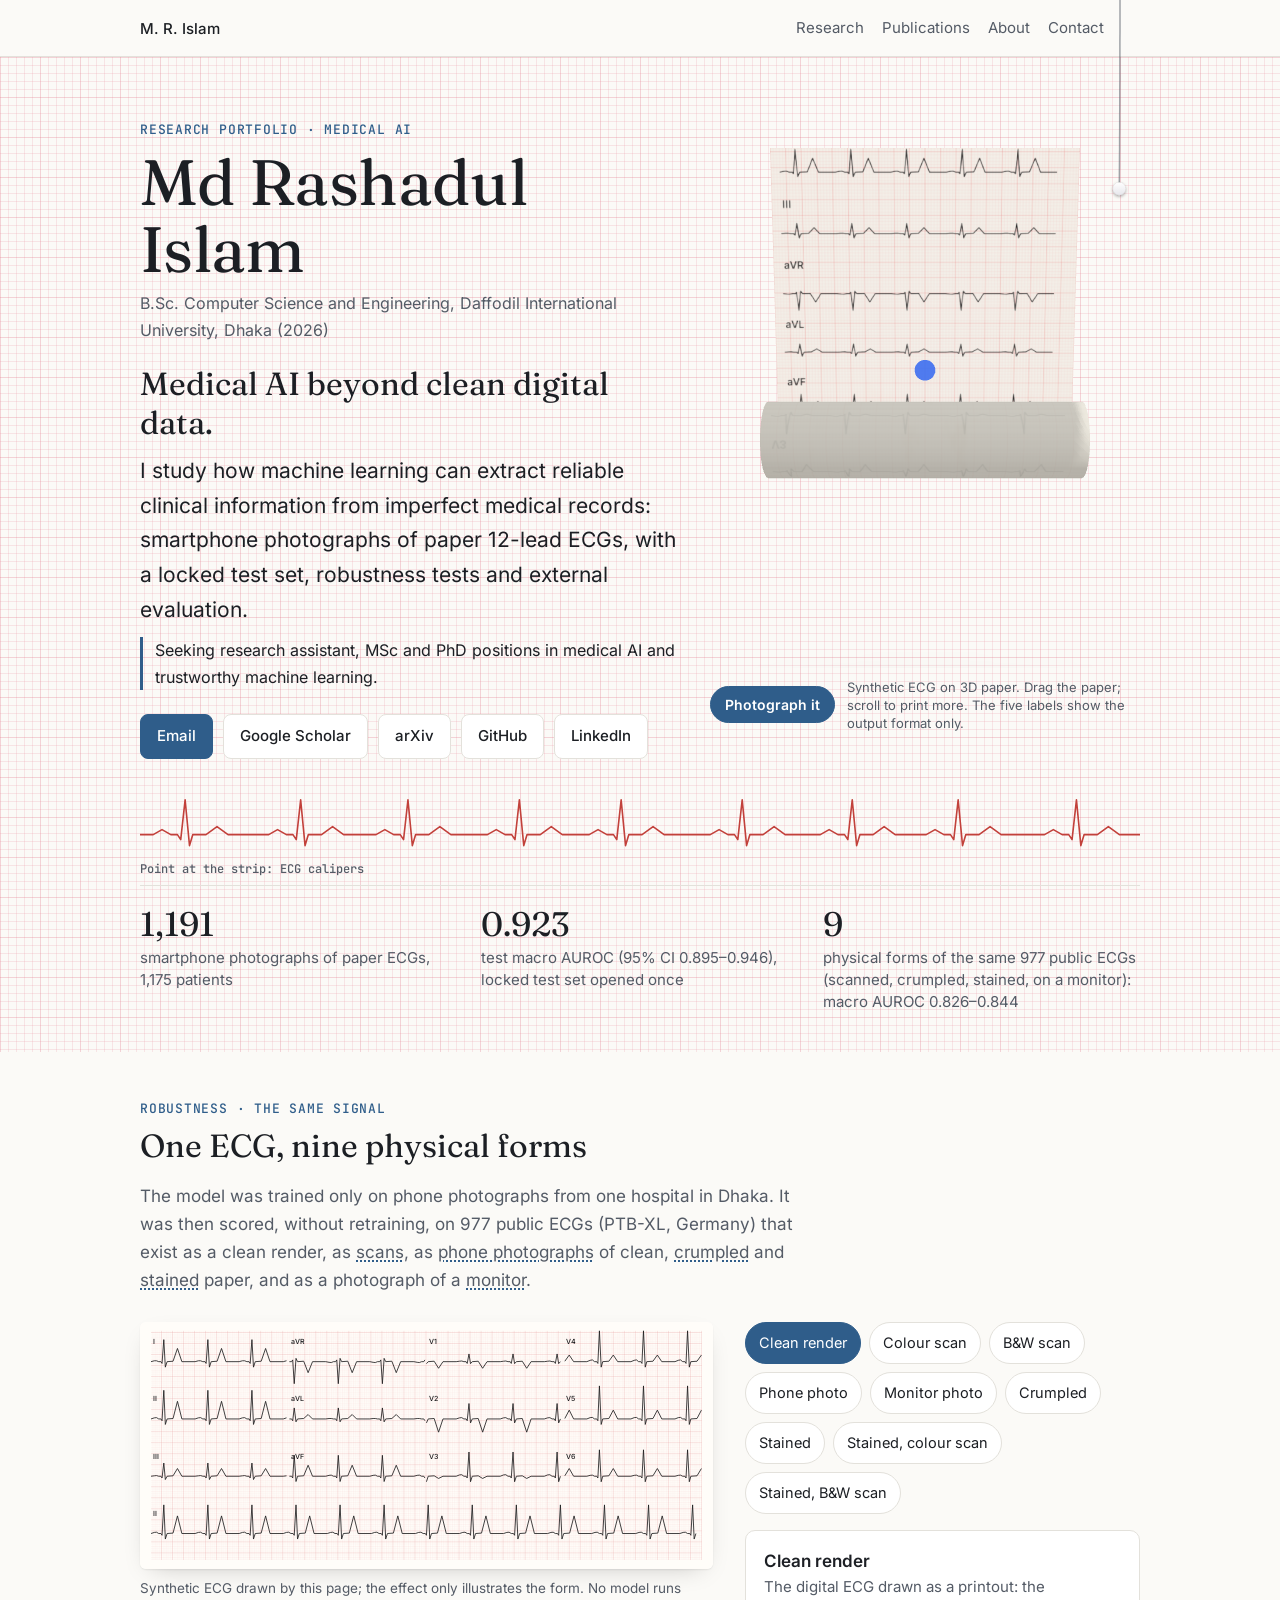
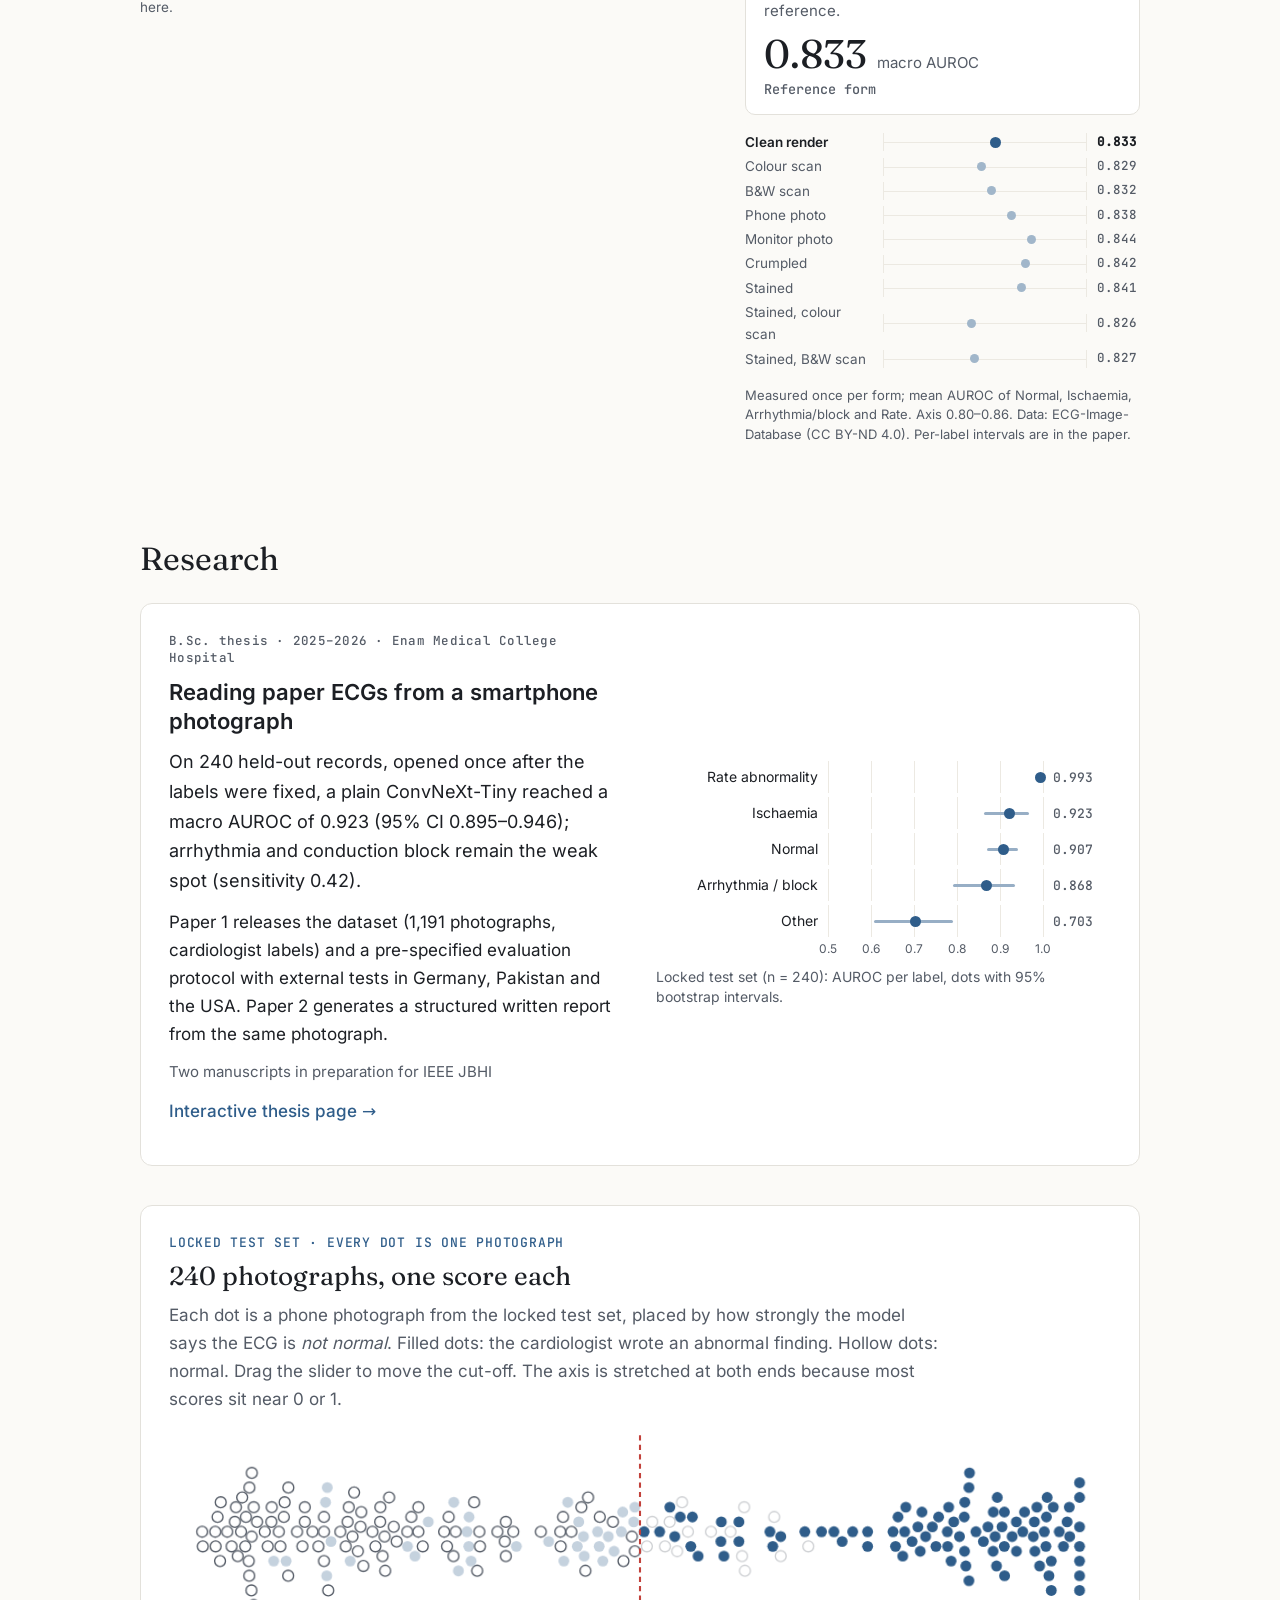
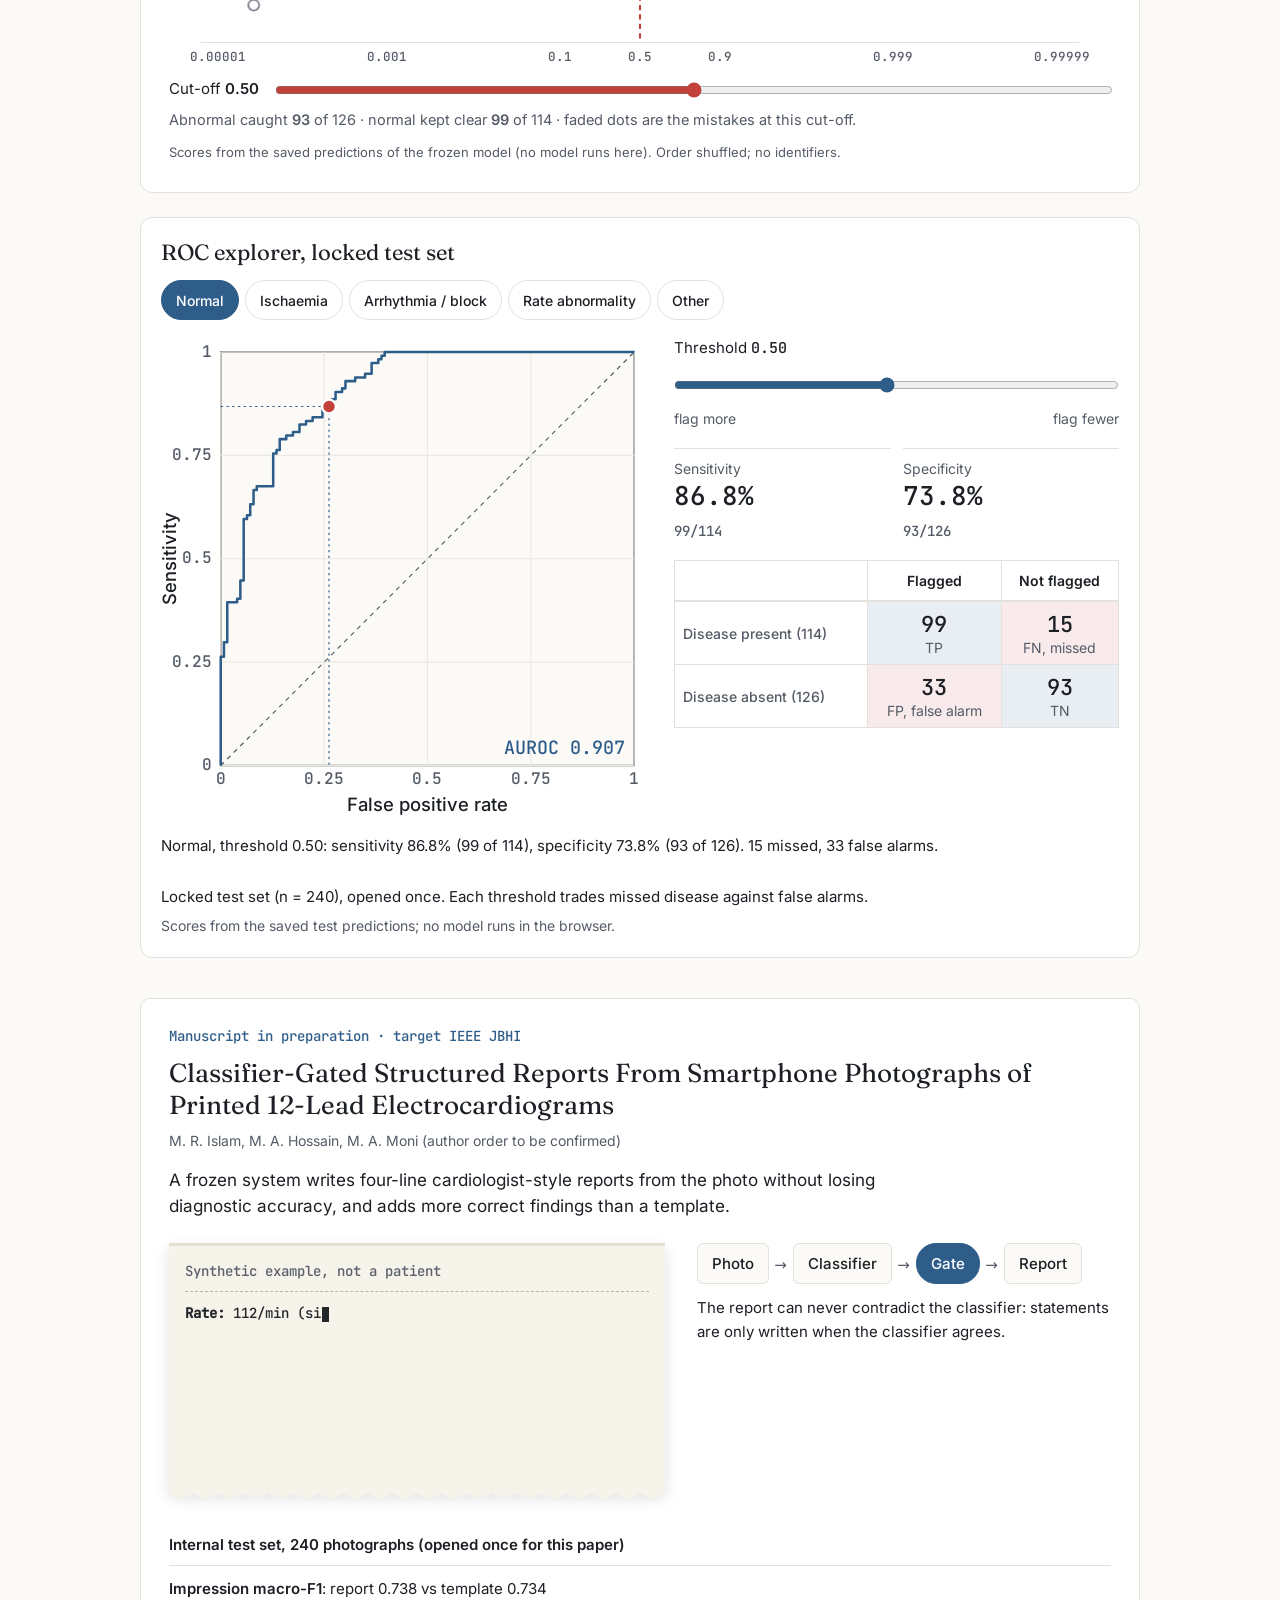
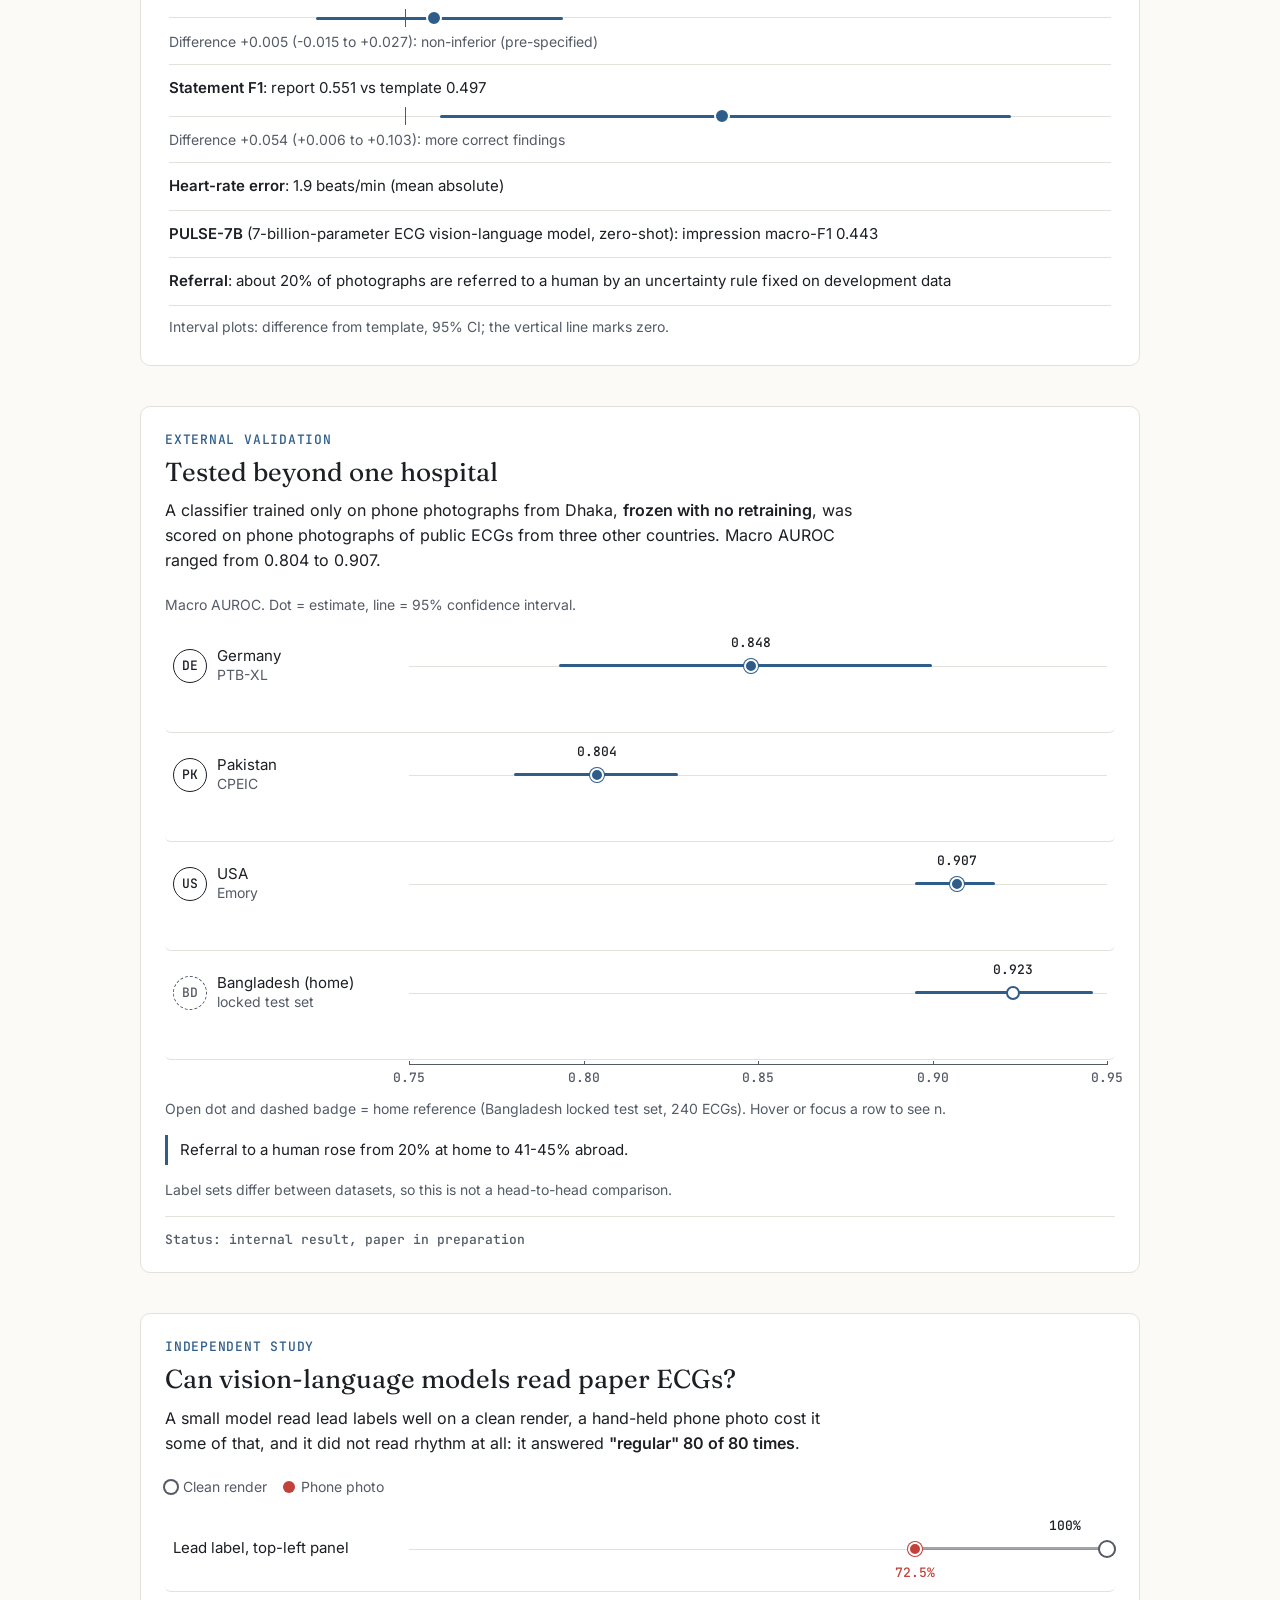
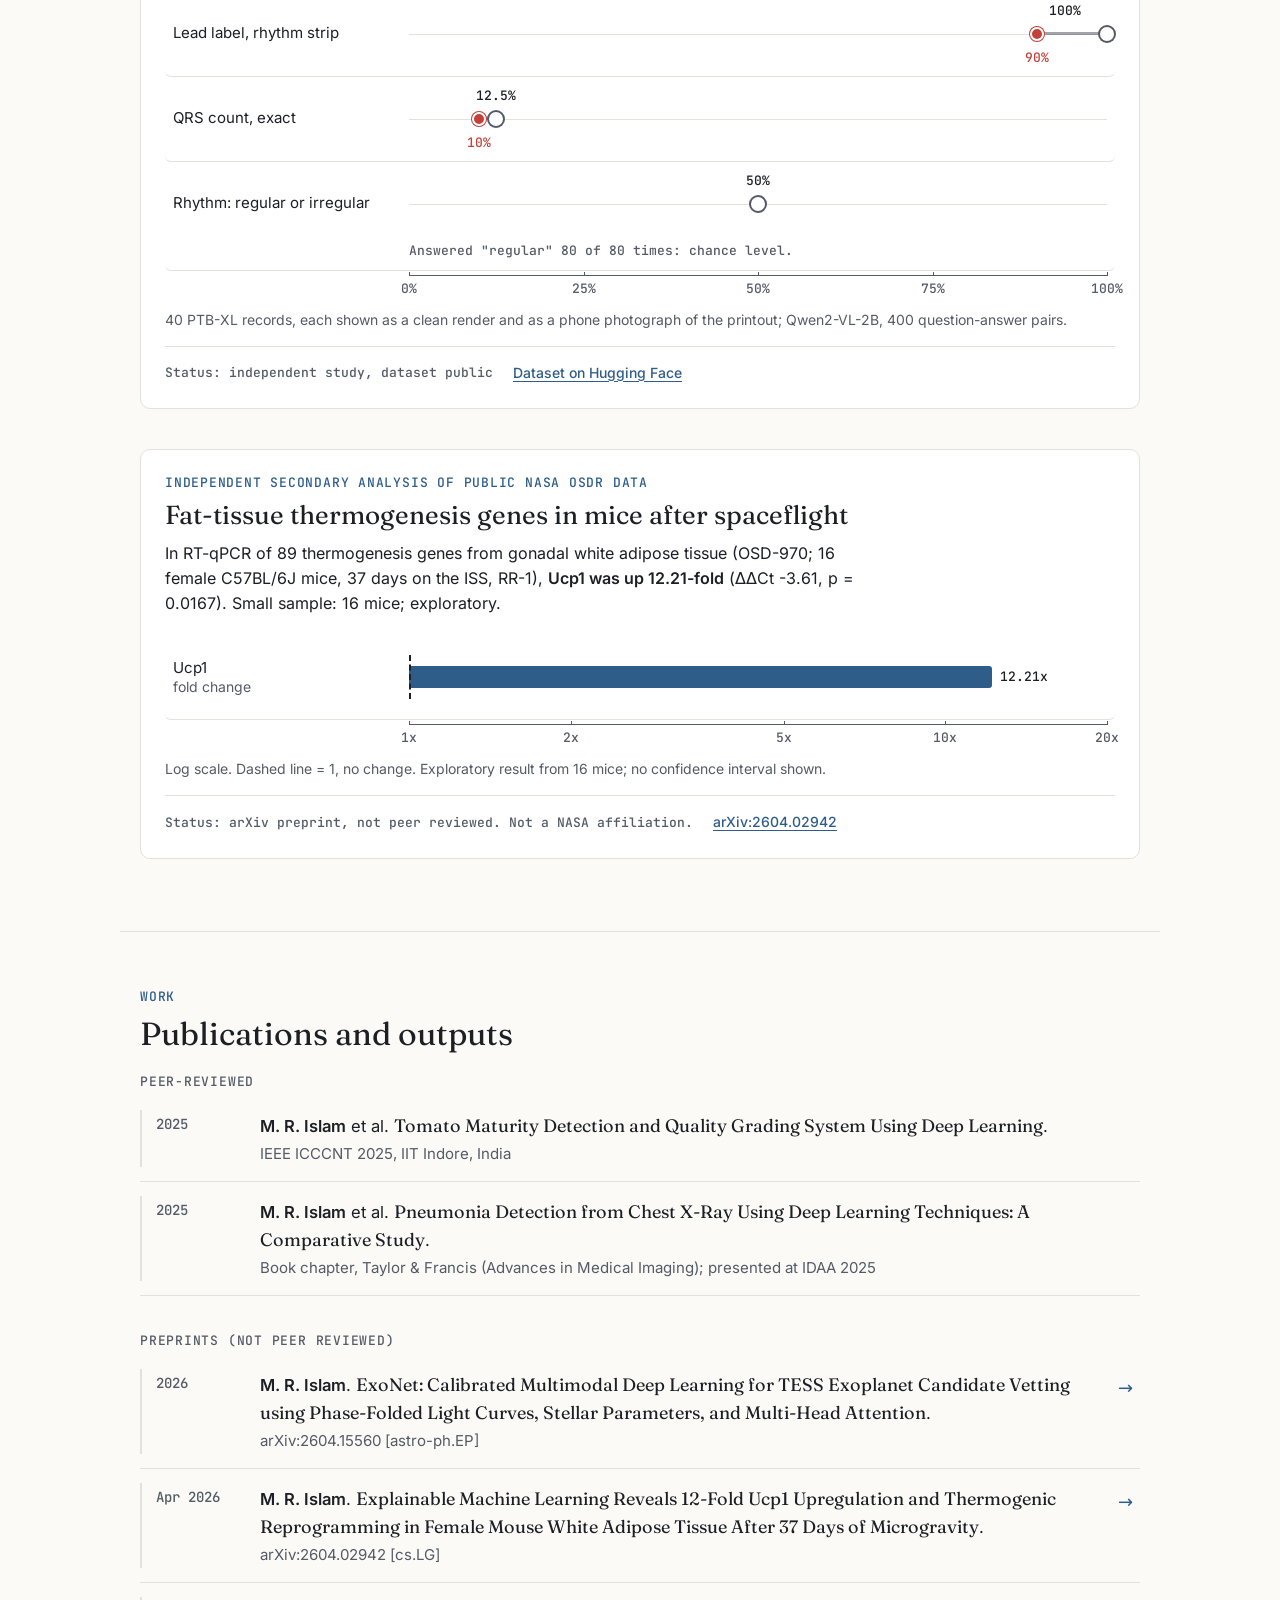
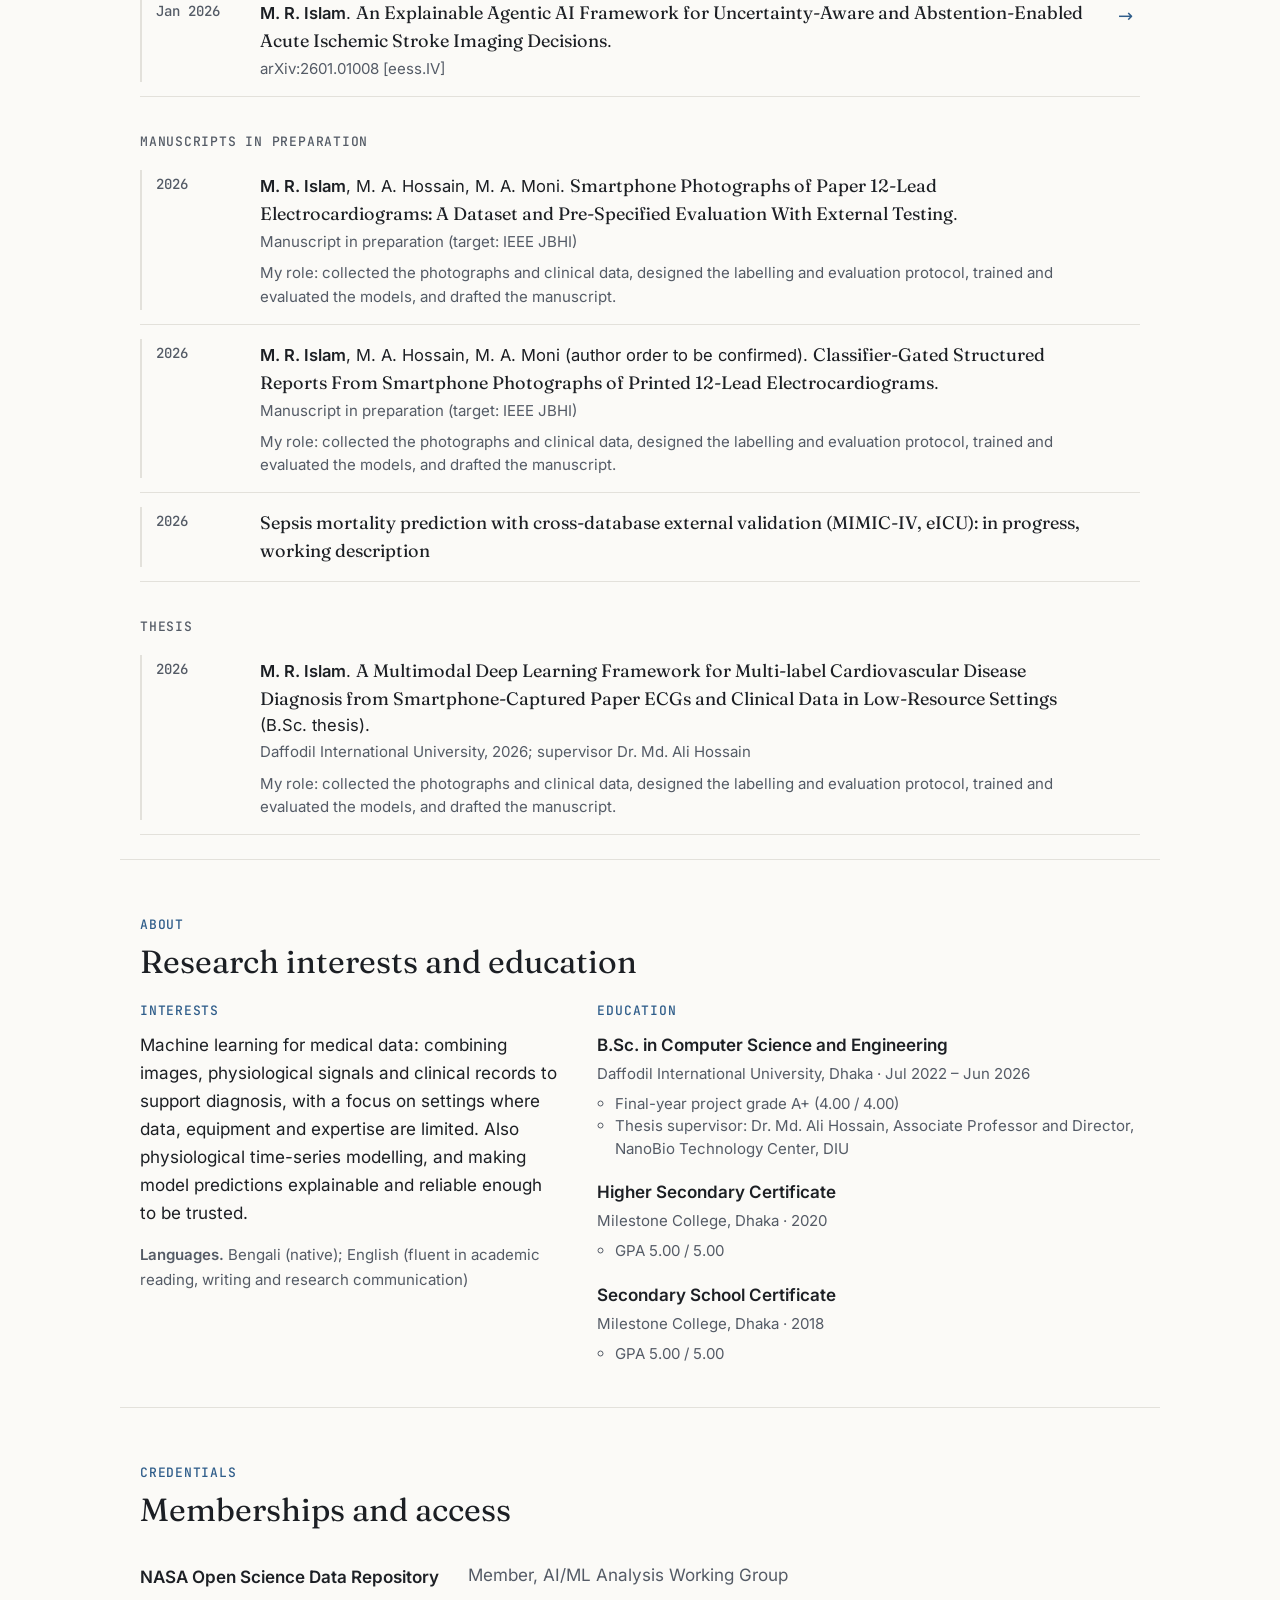
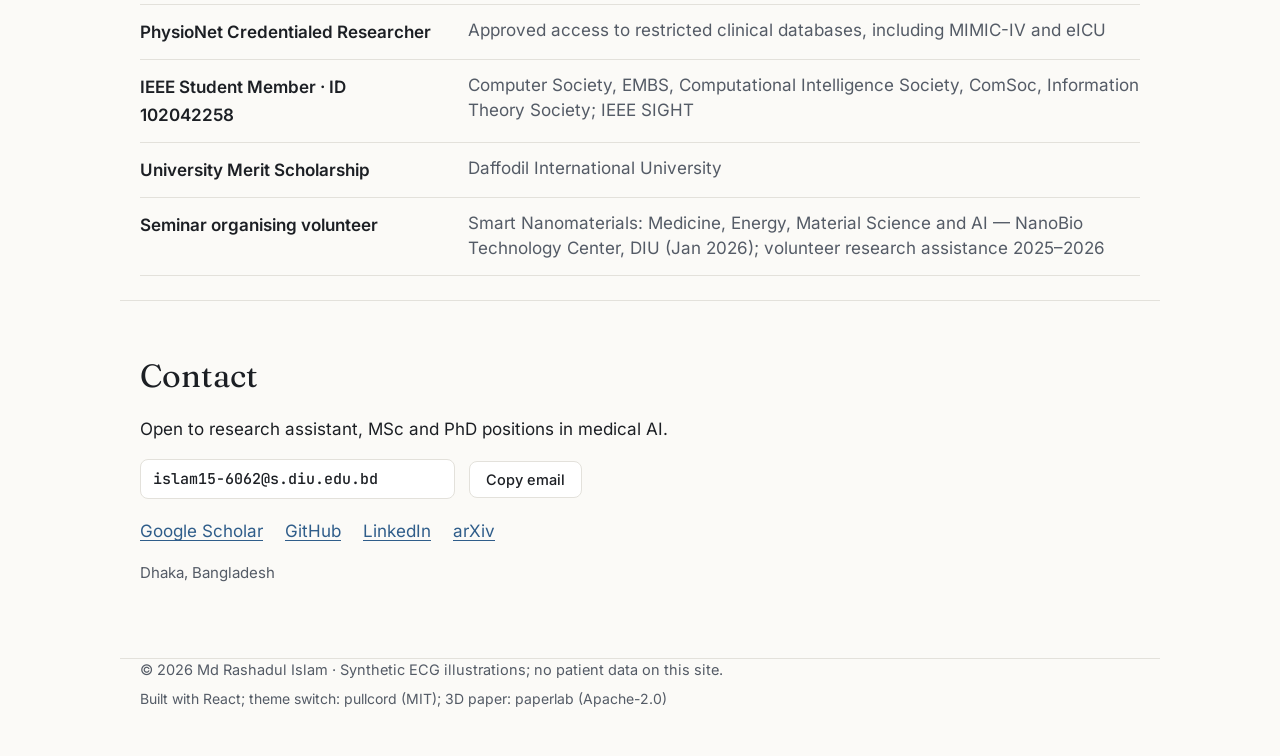
==== commit f1620cad: "Publish portfolio f185c73" ====
--- a/index.html
+++ b/index.html
@@ -12,13 +12,13 @@
     <meta property="og:description" content="Smartphone photographs of paper ECGs: dataset, locked-test evaluation and report generation." />
     <meta property="og:type" content="website" />
     <script type="application/ld+json">{"@context":"https://schema.org","@type":"Person","name":"Md Rashadul Islam","url":"https://www.rashadul.me/","jobTitle":"Researcher, machine learning for medical data","alumniOf":{"@type":"CollegeOrUniversity","name":"Daffodil International University"},"knowsAbout":["Medical AI","Electrocardiography","Computer vision","Robustness evaluation"],"sameAs":["https://scholar.google.com/citations?user=w472eK4AAAAJ","https://github.com/Rashadul22","https://www.linkedin.com/in/rashadul-islam-73790a241"]}</script>
-    <script type="module" crossorigin src="/assets/main-D3XTP58h.js"></script>
+    <script type="module" crossorigin src="/assets/main-DoMvxMjj.js"></script>
     <link rel="modulepreload" crossorigin href="/assets/latin-600-lxE_ZjDa.js">
     <link rel="stylesheet" crossorigin href="/assets/latin-600-W_FU9BuS.css">
     <link rel="stylesheet" crossorigin href="/assets/main-DdmklYQI.css">
   </head>
   <body>
-    <div id="root"><div class="ix"><div class="ix-dot" aria-hidden="true"></div><div class="ix-cal" aria-hidden="true"><i class="ix-cl"></i><i class="ix-cr"></i><b class="ix-lab"></b></div><div class="ix-card" aria-hidden="true"><div class="ix-paper"><svg viewBox="0 0 160 100" width="160" height="100"><path d="M0,58 L4,58 L8,55 L12,58 L15,61 L17,30 L19,66 L21,58 L28,58 L32,52 L36,58 L42,58 L46,55 L50,58 L53,61 L55,30 L57,66 L59,58 L66,58 L70,52 L74,58 L80,58 L84,55 L88,58 L91,61 L93,30 L95,66 L97,58 L104,58 L108,52 L112,58 L118,58 L122,55 L126,58 L129,61 L131,30 L133,66 L135,58 L142,58 L146,52 L150,58 L156,58 L160,55 L164,58 L167,61 L169,30 L171,66 L173,58 L180,58 L184,52 L188,58"></path></svg></div><span class="ix-cap"></span></div><svg class="ix-defs" width="0" height="0" aria-hidden="true"><filter id="ix-crumple"><feTurbulence type="fractalNoise" baseFrequency="0.035" numOctaves="2" seed="4" result="n"></feTurbulence><feDisplacementMap in="SourceGraphic" in2="n" scale="9"></feDisplacementMap></filter></svg><span id="ix-d-crumpled" class="ix-sr">Synthetic ECG on crumpled paper</span><span id="ix-d-stained" class="ix-sr">Synthetic ECG on stained paper</span><span id="ix-d-scanned" class="ix-sr">Synthetic ECG on paper, flatbed scan</span><span id="ix-d-monitor" class="ix-sr">Synthetic ECG on a monitor, photographed</span><span id="ix-d-photo" class="ix-sr">Synthetic ECG on paper, phone photo</span></div><a class="skip" href="#main">Skip to content</a><header class="top"><div class="wrap top-in"><a class="brand" href="#main">M. R. Islam</a><nav aria-label="Sections"><a href="#research">Research</a><a href="#publications">Publications</a><a href="#about">About</a><a href="#contact">Contact</a></nav></div></header><main id="main"><div class="hero-bg"><div class="pg-root" aria-hidden="true"></div><section class="hero wrap" aria-labelledby="name"><div class="hero-grid"><div class="hero-text"><p class="eyebrow">Research portfolio · Medical AI</p><h1 id="name">Md Rashadul Islam</h1><p class="aff">B.Sc. Computer Science and Engineering, Daffodil International University, Dhaka (2026)</p><p class="tagline">Medical AI beyond clean digital data.</p><p class="lead">I study how machine learning can extract reliable clinical information from imperfect medical records: smartphone photographs of paper 12-lead ECGs, with a locked test set, robustness tests and external evaluation.</p><p class="seeking">Seeking research assistant, MSc and PhD positions in medical AI and trustworthy machine learning.</p><div class="actions"><a data-magnetic="true" class="btn primary" href="mailto:rashadulislam225@gmail.com">Email</a><a data-magnetic="true" class="btn" href="https://scholar.google.com/citations?user=w472eK4AAAAJ&amp;hl=en" target="_blank" rel="noopener">Google Scholar</a><a data-magnetic="true" class="btn" href="https://arxiv.org/search/?searchtype=author&amp;query=Rashadul+Islam" target="_blank" rel="noopener">arXiv</a><a data-magnetic="true" class="btn" href="https://github.com/Rashadul22" target="_blank" rel="noopener">GitHub</a><a data-magnetic="true" class="btn" href="https://www.linkedin.com/in/rashadul-islam-73790a241" target="_blank" rel="noopener">LinkedIn</a></div></div><figure class="hero-stage" data-caliper="fig · the input"><div class="hs-tilt"><div class="hs-poster" aria-hidden="true"></div><span class="hs-flash"></span><span class="hs-scan"></span></div><div class="hs-out" aria-live="polite"></div><figcaption><button type="button" class="hs-btn" data-magnetic="true">Photograph it</button><span>Synthetic ECG on 3D paper. Drag the paper; scroll to print more. The five labels show the output format only.</span></figcaption></figure></div><div class="hero-trace"><svg class="trace" viewBox="0 0 727 60" preserveAspectRatio="none" aria-hidden="true"><path d="M0 39.6L9.6 39.6L16.0 34.6L22.4 39.6L27.2 39.6L29.6 44.6L32.8 4.8L36.0 50.6L38.4 39.6L48.0 39.6L56.0 31.6L64.0 39.6L84.0 39.6L93.6 39.6L100.0 34.6L106.4 39.6L111.2 39.6L113.6 44.6L116.8 4.8L120.0 50.6L122.4 39.6L132.0 39.6L140.0 31.6L148.0 39.6L162.0 39.6L171.6 39.6L178.0 34.6L184.4 39.6L189.2 39.6L191.6 44.6L194.8 4.8L198.0 50.6L200.4 39.6L210.0 39.6L218.0 31.6L226.0 39.6L243.0 39.6L252.6 39.6L259.0 34.6L265.4 39.6L270.2 39.6L272.6 44.6L275.8 4.8L279.0 50.6L281.4 39.6L291.0 39.6L299.0 31.6L307.0 39.6L317.0 39.6L326.6 39.6L333.0 34.6L339.4 39.6L344.2 39.6L346.6 44.6L349.8 4.8L353.0 50.6L355.4 39.6L365.0 39.6L373.0 31.6L381.0 39.6L405.0 39.6L414.6 39.6L421.0 34.6L427.4 39.6L432.2 39.6L434.6 44.6L437.8 4.8L441.0 50.6L443.4 39.6L453.0 39.6L461.0 31.6L469.0 39.6L485.0 39.6L494.6 39.6L501.0 34.6L507.4 39.6L512.2 39.6L514.6 44.6L517.8 4.8L521.0 50.6L523.4 39.6L533.0 39.6L541.0 31.6L549.0 39.6L562.0 39.6L571.6 39.6L578.0 34.6L584.4 39.6L589.2 39.6L591.6 44.6L594.8 4.8L598.0 50.6L600.4 39.6L610.0 39.6L618.0 31.6L626.0 39.6L648.0 39.6L657.6 39.6L664.0 34.6L670.4 39.6L675.2 39.6L677.6 44.6L680.8 4.8L684.0 50.6L686.4 39.6L696.0 39.6L704.0 31.6L712.0 39.6L727.0 39.6"></path></svg><canvas class="fray-canvas" aria-hidden="true"></canvas><p class="trace-hint" aria-hidden="true">Point at the strip: ECG calipers</p></div><dl class="facts"><div><dt data-scramble="true">1,191</dt><dd>smartphone photographs of paper ECGs, 1,175 patients</dd></div><div><dt data-scramble="true">0.923</dt><dd>test macro AUROC (95% CI 0.895–0.946), locked test set opened once</dd></div><div><dt data-scramble="true">9</dt><dd>physical forms of the same 977 public ECGs (scanned, crumpled, stained, on a monitor): macro AUROC 0.826–0.844</dd></div></dl></section></div><section class="wrap section signal" aria-labelledby="signal-h"><p class="eyebrow">Robustness · the same signal</p><h2 id="signal-h">One ECG, nine physical forms</h2><p class="sub">The model was trained only on phone photographs from one hospital in Dhaka. It was then scored, without retraining, on 977 public ECGs (PTB-XL, Germany) that exist as a clean render, as <span data-reveal="scanned" tabindex="0" aria-describedby="ix-d-scanned">scans</span>, as <span data-reveal="photo" tabindex="0" aria-describedby="ix-d-photo">phone photographs</span> of clean,<!-- --> <span data-reveal="crumpled" tabindex="0" aria-describedby="ix-d-crumpled">crumpled</span> and <span data-reveal="stained" tabindex="0" aria-describedby="ix-d-stained">stained</span> paper, and as a photograph of a <span data-reveal="monitor" tabindex="0" aria-describedby="ix-d-monitor">monitor</span>.</p><div class="signal-grid"><svg width="0" height="0" style="position:absolute" aria-hidden="true"><filter id="crumple"><feTurbulence type="fractalNoise" baseFrequency="0.02 0.03" numOctaves="2" seed="3" result="n"></feTurbulence><feDisplacementMap in="SourceGraphic" in2="n" scale="0" xChannelSelector="R" yChannelSelector="G"></feDisplacementMap></filter></svg><figure class="stage form-render" data-caliper="fig · nine forms"><div class="tilt"><div class="sheet-wrap"><div class="warp"><div class="lns-wrap  "><svg class="sheet" viewBox="0 0 260 112" aria-hidden="true"><defs><pattern id="g1" width="1" height="1" patternUnits="userSpaceOnUse"><path d="M1 0V1H0" class="g-minor"></path></pattern><pattern id="g5" width="5" height="5" patternUnits="userSpaceOnUse"><rect width="5" height="5" fill="url(#g1)"></rect><path d="M5 0V5H0" class="g-major"></path></pattern></defs><rect width="260" height="112" class="paper"></rect><rect x="5" y="4" width="250" height="104" fill="url(#g5)"></rect><g><path d="M5.0 18.0L5.0 18.0L6.5 17.6L7.5 17.6L8.5 18.0L9.5 18.0L10.0 18.8L10.8 8.0L11.5 20.5L12.3 18.0L15.0 17.8L17.0 12.0L19.0 18.0L25.0 18.0L25.0 18.0L26.5 17.6L27.5 17.6L28.5 18.0L29.5 18.0L30.0 18.8L30.8 8.0L31.5 20.5L32.3 18.0L35.0 17.8L37.0 12.0L39.0 18.0L45.0 18.0L45.0 18.0L46.5 17.6L47.5 17.6L48.5 18.0L49.5 18.0L50.0 18.8L50.8 8.0L51.5 20.5L52.3 18.0L55.0 17.8L57.0 12.0L59.0 18.0L65.0 18.0L65.0 18.0L66.5 17.6" class="ink"></path><text x="6" y="10" class="lead">I</text></g><g><path d="M67.8 18.0L68.8 18.0L69.3 17.2L70.0 28.0L70.8 16.5L71.5 18.0L74.3 17.8L76.3 23.0L78.3 18.0L84.3 18.0L84.3 18.0L85.8 18.3L86.8 18.4L87.8 18.0L88.8 18.0L89.3 17.2L90.0 28.0L90.8 16.5L91.5 18.0L94.3 17.8L96.3 23.0L98.3 18.0L104.3 18.0L104.3 18.0L105.8 18.3L106.8 18.4L107.8 18.0L108.8 18.0L109.3 17.2L110.0 28.0L110.8 16.5L111.5 18.0L114.3 17.8L116.3 23.0L118.3 18.0L124.3 18.0L124.3 18.0L125.8 18.3L126.8 18.4L127.8 18.0L128.8 18.0L129.3 17.2" class="ink"></path><text x="68.5" y="10" class="lead">aVR</text></g><g><path d="M130.0 18.9L130.8 18.0L133.5 17.8L135.5 21.0L137.5 18.0L143.5 18.0L143.5 18.0L145.0 17.8L146.0 17.7L147.0 18.0L148.0 18.0L148.5 18.8L149.3 14.5L150.0 18.9L150.8 18.0L153.5 17.8L155.5 21.0L157.5 18.0L163.5 18.0L163.5 18.0L165.0 17.8L166.0 17.7L167.0 18.0L168.0 18.0L168.5 18.8L169.3 14.5L170.0 18.9L170.8 18.0L173.5 17.8L175.5 21.0L177.5 18.0L183.5 18.0L183.5 18.0L185.0 17.8L186.0 17.7L187.0 18.0L188.0 18.0L188.5 18.8L189.3 14.5L190.0 18.9L190.8 18.0" class="ink"></path><text x="131" y="10" class="lead">V1</text></g><g><path d="M192.8 17.8L194.8 15.0L196.8 18.0L202.8 18.0L202.8 18.0L204.3 17.4L205.3 17.2L206.3 18.0L207.3 18.0L207.8 18.8L208.5 4.0L209.3 20.5L210.0 18.0L212.8 17.8L214.8 15.0L216.8 18.0L222.8 18.0L222.8 18.0L224.3 17.4L225.3 17.2L226.3 18.0L227.3 18.0L227.8 18.8L228.5 4.0L229.3 20.5L230.0 18.0L232.8 17.8L234.8 15.0L236.8 18.0L242.8 18.0L242.8 18.0L244.3 17.4L245.3 17.2L246.3 18.0L247.3 18.0L247.8 18.8L248.5 4.0L249.3 20.5L250.0 18.0L252.8 17.8L254.8 15.0" class="ink"></path><text x="193.5" y="10" class="lead">V4</text></g><g><path d="M5.0 44.0L5.0 44.0L6.5 43.5L7.5 43.4L8.5 44.0L9.5 44.0L10.0 44.8L10.8 31.0L11.5 46.5L12.3 44.0L15.0 43.8L17.0 36.0L19.0 44.0L25.0 44.0L25.0 44.0L26.5 43.5L27.5 43.4L28.5 44.0L29.5 44.0L30.0 44.8L30.8 31.0L31.5 46.5L32.3 44.0L35.0 43.8L37.0 36.0L39.0 44.0L45.0 44.0L45.0 44.0L46.5 43.5L47.5 43.4L48.5 44.0L49.5 44.0L50.0 44.8L50.8 31.0L51.5 46.5L52.3 44.0L55.0 43.8L57.0 36.0L59.0 44.0L65.0 44.0L65.0 44.0L66.5 43.5" class="ink"></path><text x="6" y="36" class="lead">II</text></g><g><path d="M67.8 44.0L68.8 44.0L69.3 44.8L70.0 39.0L70.8 45.3L71.5 44.0L74.3 43.8L76.3 42.0L78.3 44.0L84.3 44.0L84.3 44.0L85.8 43.8L86.8 43.8L87.8 44.0L88.8 44.0L89.3 44.8L90.0 39.0L90.8 45.3L91.5 44.0L94.3 43.8L96.3 42.0L98.3 44.0L104.3 44.0L104.3 44.0L105.8 43.8L106.8 43.8L107.8 44.0L108.8 44.0L109.3 44.8L110.0 39.0L110.8 45.3L111.5 44.0L114.3 43.8L116.3 42.0L118.3 44.0L124.3 44.0L124.3 44.0L125.8 43.8L126.8 43.8L127.8 44.0L128.8 44.0L129.3 44.8" class="ink"></path><text x="68.5" y="36" class="lead">aVL</text></g><g><path d="M130.0 45.8L130.8 44.0L133.5 43.8L135.5 50.0L137.5 44.0L143.5 44.0L143.5 44.0L145.0 43.5L146.0 43.4L147.0 44.0L148.0 44.0L148.5 44.8L149.3 37.0L150.0 45.8L150.8 44.0L153.5 43.8L155.5 50.0L157.5 44.0L163.5 44.0L163.5 44.0L165.0 43.5L166.0 43.4L167.0 44.0L168.0 44.0L168.5 44.8L169.3 37.0L170.0 45.8L170.8 44.0L173.5 43.8L175.5 50.0L177.5 44.0L183.5 44.0L183.5 44.0L185.0 43.5L186.0 43.4L187.0 44.0L188.0 44.0L188.5 44.8L189.3 37.0L190.0 45.8L190.8 44.0" class="ink"></path><text x="131" y="36" class="lead">V2</text></g><g><path d="M192.8 43.8L194.8 40.0L196.8 44.0L202.8 44.0L202.8 44.0L204.3 43.4L205.3 43.3L206.3 44.0L207.3 44.0L207.8 44.8L208.5 29.0L209.3 46.5L210.0 44.0L212.8 43.8L214.8 40.0L216.8 44.0L222.8 44.0L222.8 44.0L224.3 43.4L225.3 43.3L226.3 44.0L227.3 44.0L227.8 44.8L228.5 29.0L229.3 46.5L230.0 44.0L232.8 43.8L234.8 40.0L236.8 44.0L242.8 44.0L242.8 44.0L244.3 43.4L245.3 43.3L246.3 44.0L247.3 44.0L247.8 44.8L248.5 29.0L249.3 46.5L250.0 44.0L252.8 43.8L254.8 40.0" class="ink"></path><text x="193.5" y="36" class="lead">V5</text></g><g><path d="M5.0 70.0L5.0 70.0L6.5 69.8L7.5 69.7L8.5 70.0L9.5 70.0L10.0 70.8L10.8 64.0L11.5 71.5L12.3 70.0L15.0 69.8L17.0 66.5L19.0 70.0L25.0 70.0L25.0 70.0L26.5 69.8L27.5 69.7L28.5 70.0L29.5 70.0L30.0 70.8L30.8 64.0L31.5 71.5L32.3 70.0L35.0 69.8L37.0 66.5L39.0 70.0L45.0 70.0L45.0 70.0L46.5 69.8L47.5 69.7L48.5 70.0L49.5 70.0L50.0 70.8L50.8 64.0L51.5 71.5L52.3 70.0L55.0 69.8L57.0 66.5L59.0 70.0L65.0 70.0L65.0 70.0L66.5 69.8" class="ink"></path><text x="6" y="62" class="lead">III</text></g><g><path d="M67.8 70.0L68.8 70.0L69.3 70.8L70.0 60.5L70.8 72.4L71.5 70.0L74.3 69.8L76.3 65.0L78.3 70.0L84.3 70.0L84.3 70.0L85.8 69.6L86.8 69.5L87.8 70.0L88.8 70.0L89.3 70.8L90.0 60.5L90.8 72.4L91.5 70.0L94.3 69.8L96.3 65.0L98.3 70.0L104.3 70.0L104.3 70.0L105.8 69.6L106.8 69.5L107.8 70.0L108.8 70.0L109.3 70.8L110.0 60.5L110.8 72.4L111.5 70.0L114.3 69.8L116.3 65.0L118.3 70.0L124.3 70.0L124.3 70.0L125.8 69.6L126.8 69.5L127.8 70.0L128.8 70.0L129.3 70.8" class="ink"></path><text x="68.5" y="62" class="lead">aVF</text></g><g><path d="M130.0 72.5L130.8 70.0L133.5 69.8L135.5 71.0L137.5 70.0L143.5 70.0L143.5 70.0L145.0 69.4L146.0 69.3L147.0 70.0L148.0 70.0L148.5 70.8L149.3 59.0L150.0 72.5L150.8 70.0L153.5 69.8L155.5 71.0L157.5 70.0L163.5 70.0L163.5 70.0L165.0 69.4L166.0 69.3L167.0 70.0L168.0 70.0L168.5 70.8L169.3 59.0L170.0 72.5L170.8 70.0L173.5 69.8L175.5 71.0L177.5 70.0L183.5 70.0L183.5 70.0L185.0 69.4L186.0 69.3L187.0 70.0L188.0 70.0L188.5 70.8L189.3 59.0L190.0 72.5L190.8 70.0" class="ink"></path><text x="131" y="62" class="lead">V3</text></g><g><path d="M192.8 69.8L194.8 66.5L196.8 70.0L202.8 70.0L202.8 70.0L204.3 69.6L205.3 69.5L206.3 70.0L207.3 70.0L207.8 70.8L208.5 58.0L209.3 72.5L210.0 70.0L212.8 69.8L214.8 66.5L216.8 70.0L222.8 70.0L222.8 70.0L224.3 69.6L225.3 69.5L226.3 70.0L227.3 70.0L227.8 70.8L228.5 58.0L229.3 72.5L230.0 70.0L232.8 69.8L234.8 66.5L236.8 70.0L242.8 70.0L242.8 70.0L244.3 69.6L245.3 69.5L246.3 70.0L247.3 70.0L247.8 70.8L248.5 58.0L249.3 72.5L250.0 70.0L252.8 69.8L254.8 66.5" class="ink"></path><text x="193.5" y="62" class="lead">V6</text></g><path d="M5.0 96.0L5.0 96.0L6.5 95.5L7.5 95.4L8.5 96.0L9.5 96.0L10.0 96.8L10.8 83.0L11.5 98.5L12.3 96.0L15.0 95.8L17.0 88.0L19.0 96.0L25.0 96.0L25.0 96.0L26.5 95.5L27.5 95.4L28.5 96.0L29.5 96.0L30.0 96.8L30.8 83.0L31.5 98.5L32.3 96.0L35.0 95.8L37.0 88.0L39.0 96.0L45.0 96.0L45.0 96.0L46.5 95.5L47.5 95.4L48.5 96.0L49.5 96.0L50.0 96.8L50.8 83.0L51.5 98.5L52.3 96.0L55.0 95.8L57.0 88.0L59.0 96.0L65.0 96.0L65.0 96.0L66.5 95.5L67.5 95.4L68.5 96.0L69.5 96.0L70.0 96.8L70.8 83.0L71.5 98.5L72.3 96.0L75.0 95.8L77.0 88.0L79.0 96.0L85.0 96.0L85.0 96.0L86.5 95.5L87.5 95.4L88.5 96.0L89.5 96.0L90.0 96.8L90.8 83.0L91.5 98.5L92.3 96.0L95.0 95.8L97.0 88.0L99.0 96.0L105.0 96.0L105.0 96.0L106.5 95.5L107.5 95.4L108.5 96.0L109.5 96.0L110.0 96.8L110.8 83.0L111.5 98.5L112.3 96.0L115.0 95.8L117.0 88.0L119.0 96.0L125.0 96.0L125.0 96.0L126.5 95.5L127.5 95.4L128.5 96.0L129.5 96.0L130.0 96.8L130.8 83.0L131.5 98.5L132.3 96.0L135.0 95.8L137.0 88.0L139.0 96.0L145.0 96.0L145.0 96.0L146.5 95.5L147.5 95.4L148.5 96.0L149.5 96.0L150.0 96.8L150.8 83.0L151.5 98.5L152.3 96.0L155.0 95.8L157.0 88.0L159.0 96.0L165.0 96.0L165.0 96.0L166.5 95.5L167.5 95.4L168.5 96.0L169.5 96.0L170.0 96.8L170.8 83.0L171.5 98.5L172.3 96.0L175.0 95.8L177.0 88.0L179.0 96.0L185.0 96.0L185.0 96.0L186.5 95.5L187.5 95.4L188.5 96.0L189.5 96.0L190.0 96.8L190.8 83.0L191.5 98.5L192.3 96.0L195.0 95.8L197.0 88.0L199.0 96.0L205.0 96.0L205.0 96.0L206.5 95.5L207.5 95.4L208.5 96.0L209.5 96.0L210.0 96.8L210.8 83.0L211.5 98.5L212.2 96.0L215.0 95.8L217.0 88.0L219.0 96.0L225.0 96.0L225.0 96.0L226.5 95.5L227.5 95.4L228.5 96.0L229.5 96.0L230.0 96.8L230.8 83.0L231.5 98.5L232.3 96.0L235.0 95.8L237.0 88.0L239.0 96.0L245.0 96.0L245.0 96.0L246.5 95.5L247.5 95.4L248.5 96.0L249.5 96.0L250.0 96.8L250.8 83.0L251.5 98.5L252.3 96.0" class="ink"></path><text x="6" y="88" class="lead">II</text></svg></div></div><span class="fx creases"></span><span class="fx stains"></span><span class="fx moire"></span><span class="fx light"></span><span class="glare"></span></div></div><figcaption>Synthetic ECG drawn by this page; the effect only illustrates the form. No model runs here.</figcaption></figure><div class="panel"><div class="forms" role="radiogroup" aria-label="Physical form of the ECG"><label class="on"><input type="radio" name="form" checked="" value="render"/>Clean render</label><label class=""><input type="radio" name="form" value="scan"/>Colour scan</label><label class=""><input type="radio" name="form" value="bw"/>B&amp;W scan</label><label class=""><input type="radio" name="form" value="photo"/>Phone photo</label><label class=""><input type="radio" name="form" value="monitor"/>Monitor photo</label><label class=""><input type="radio" name="form" value="crumpled"/>Crumpled</label><label class=""><input type="radio" name="form" value="stained"/>Stained</label><label class=""><input type="radio" name="form" value="stainscan"/>Stained, colour scan</label><label class=""><input type="radio" name="form" value="stainbw"/>Stained, B&amp;W scan</label></div><div class="readout" role="status" aria-live="polite"><p class="ro-form">Clean render</p><p class="ro-note">The digital ECG drawn as a printout: the reference.</p><p class="ro-num"><span data-scramble="true">0.833</span> macro AUROC</p><p class="ro-diff">Reference form</p></div><ol class="strip" aria-label="Macro AUROC for all nine forms"><li class="on"><span class="s-lab">Clean render</span><span class="s-track"><i style="left:55.0%"></i></span><span class="s-val">0.833</span></li><li class=""><span class="s-lab">Colour scan</span><span class="s-track"><i style="left:48.3%"></i></span><span class="s-val">0.829</span></li><li class=""><span class="s-lab">B&amp;W scan</span><span class="s-track"><i style="left:53.3%"></i></span><span class="s-val">0.832</span></li><li class=""><span class="s-lab">Phone photo</span><span class="s-track"><i style="left:63.3%"></i></span><span class="s-val">0.838</span></li><li class=""><span class="s-lab">Monitor photo</span><span class="s-track"><i style="left:73.3%"></i></span><span class="s-val">0.844</span></li><li class=""><span class="s-lab">Crumpled</span><span class="s-track"><i style="left:70.0%"></i></span><span class="s-val">0.842</span></li><li class=""><span class="s-lab">Stained</span><span class="s-track"><i style="left:68.3%"></i></span><span class="s-val">0.841</span></li><li class=""><span class="s-lab">Stained, colour scan</span><span class="s-track"><i style="left:43.3%"></i></span><span class="s-val">0.826</span></li><li class=""><span class="s-lab">Stained, B&amp;W scan</span><span class="s-track"><i style="left:45.0%"></i></span><span class="s-val">0.827</span></li></ol><p class="fine">Measured once per form; mean AUROC of Normal, Ischaemia, Arrhythmia/block and Rate. Axis 0.80–0.86. Data: ECG-Image-Database (CC BY-ND 4.0). Per-label intervals are in the paper.</p></div></div></section><section id="research" class="wrap section" aria-labelledby="research-h"><h2 id="research-h">Research</h2><article class="card" id="ecg" data-tilt="true"><span role="img" aria-label="LOCKED TEST, OPENED ONCE, 21 NOV 2026" class="stp-root stp-bottom-right stp-done " style="--stp-ink:var(--accent);width:209px;max-width:70%"><svg viewBox="0 0 209 114" width="100%" aria-hidden="true" focusable="false"><defs><filter id="stpfR14s" x="-5%" y="-5%" width="110%" height="110%"><feTurbulence type="fractalNoise" baseFrequency="0.9" numOctaves="2" seed="7" result="n"></feTurbulence><feColorMatrix in="n" type="matrix" values="0 0 0 0 0  0 0 0 0 0  0 0 0 0 0  0 0 0 -2.6 2.35" result="m"></feColorMatrix><feTurbulence type="fractalNoise" baseFrequency="0.04" numOctaves="1" seed="3" result="w"></feTurbulence><feDisplacementMap in="SourceGraphic" in2="w" scale="2.2" result="d"></feDisplacementMap><feComposite in="d" in2="m" operator="in"></feComposite></filter></defs><g filter="url(#stpfR14s)" fill="var(--accent)" stroke="var(--accent)"><rect x="3" y="3" width="203" height="108" rx="6" fill="none" stroke-width="3.5"></rect><rect x="9" y="9" width="191" height="96" rx="3" fill="none" stroke-width="1.2"></rect><text x="104.5" y="44" text-anchor="middle" textLength="165" lengthAdjust="spacingAndGlyphs" stroke="none" style="font:700 22px var(--mono)">LOCKED TEST</text><text x="104.5" y="72" text-anchor="middle" textLength="165" lengthAdjust="spacingAndGlyphs" stroke="none" style="font:700 22px var(--mono)">OPENED ONCE</text><text x="104.5" y="99" text-anchor="middle" textLength="121" lengthAdjust="spacingAndGlyphs" stroke="none" style="font:500 14px var(--mono)">21 NOV 2026</text></g></svg></span><div class="card-text"><p class="tag">B.Sc. thesis · 2025–2026 · Enam Medical College Hospital</p><h3>Reading paper ECGs from a smartphone photograph</h3><p class="finding">On 240 held-out records, opened once after the labels were fixed, a plain ConvNeXt-Tiny reached a macro AUROC of 0.923 (95% CI 0.895–0.946); arrhythmia and conduction block remain the weak spot (sensitivity 0.42).</p><p>Paper 1 releases the dataset (1,191 photographs, cardiologist labels) and a pre-specified evaluation protocol with external tests in Germany, Pakistan and the USA. Paper 2 generates a structured written report from the same photograph.</p><p class="status">Two manuscripts in preparation for IEEE JBHI</p><p class="links"><a href="thesis/">Interactive thesis page<!-- --> →</a></p></div><figure class="fig" data-caliper="fig · test AUROC"><div class="chart" role="table" aria-label="Test AUROC per label with 95% confidence intervals"><div class="row" role="row"><span class="lab" role="rowheader">Rate abnormality</span><span class="track" role="cell" aria-label="0.993, 95% CI 0.985 to 0.998"><i class="grid" style="left:0.00%"></i><i class="grid" style="left:20.00%"></i><i class="grid" style="left:40.00%"></i><i class="grid" style="left:60.00%"></i><i class="grid" style="left:80.00%"></i><i class="grid" style="left:100.00%"></i><i class="ci" style="left:97.00%;width:calc(99.60% - 97.00%)"></i><i class="dot" style="left:98.60%"></i></span><span class="val" role="cell" aria-hidden="true">0.993</span></div><div class="row" role="row"><span class="lab" role="rowheader">Ischaemia</span><span class="track" role="cell" aria-label="0.923, 95% CI 0.863 to 0.967"><i class="grid" style="left:0.00%"></i><i class="grid" style="left:20.00%"></i><i class="grid" style="left:40.00%"></i><i class="grid" style="left:60.00%"></i><i class="grid" style="left:80.00%"></i><i class="grid" style="left:100.00%"></i><i class="ci" style="left:72.60%;width:calc(93.40% - 72.60%)"></i><i class="dot" style="left:84.60%"></i></span><span class="val" role="cell" aria-hidden="true">0.923</span></div><div class="row" role="row"><span class="lab" role="rowheader">Normal</span><span class="track" role="cell" aria-label="0.907, 95% CI 0.869 to 0.941"><i class="grid" style="left:0.00%"></i><i class="grid" style="left:20.00%"></i><i class="grid" style="left:40.00%"></i><i class="grid" style="left:60.00%"></i><i class="grid" style="left:80.00%"></i><i class="grid" style="left:100.00%"></i><i class="ci" style="left:73.80%;width:calc(88.20% - 73.80%)"></i><i class="dot" style="left:81.40%"></i></span><span class="val" role="cell" aria-hidden="true">0.907</span></div><div class="row" role="row"><span class="lab" role="rowheader">Arrhythmia / block</span><span class="track" role="cell" aria-label="0.868, 95% CI 0.791 to 0.935"><i class="grid" style="left:0.00%"></i><i class="grid" style="left:20.00%"></i><i class="grid" style="left:40.00%"></i><i class="grid" style="left:60.00%"></i><i class="grid" style="left:80.00%"></i><i class="grid" style="left:100.00%"></i><i class="ci" style="left:58.20%;width:calc(87.00% - 58.20%)"></i><i class="dot" style="left:73.60%"></i></span><span class="val" role="cell" aria-hidden="true">0.868</span></div><div class="row" role="row"><span class="lab" role="rowheader">Other</span><span class="track" role="cell" aria-label="0.703, 95% CI 0.607 to 0.790"><i class="grid" style="left:0.00%"></i><i class="grid" style="left:20.00%"></i><i class="grid" style="left:40.00%"></i><i class="grid" style="left:60.00%"></i><i class="grid" style="left:80.00%"></i><i class="grid" style="left:100.00%"></i><i class="ci" style="left:21.40%;width:calc(58.00% - 21.40%)"></i><i class="dot" style="left:40.60%"></i></span><span class="val" role="cell" aria-hidden="true">0.703</span></div><div class="row axis" aria-hidden="true"><span></span><span class="track"><b style="left:0.00%">0.5</b><b style="left:20.00%">0.6</b><b style="left:40.00%">0.7</b><b style="left:60.00%">0.8</b><b style="left:80.00%">0.9</b><b style="left:100.00%">1.0</b></span><span></span></div></div><figcaption>Locked test set (n = 240): AUROC per label, dots with 95% bootstrap intervals.</figcaption></figure></article><section class="td" aria-labelledby="td-h"><p class="eyebrow">Locked test set · every dot is one photograph</p><h3 id="td-h" class="td-h">240 photographs, one score each</h3><p class="td-sub">Each dot is a phone photograph from the locked test set, placed by how strongly the model says the ECG is <em>not normal</em>. Filled dots: the cardiologist wrote an abnormal finding. Hollow dots: normal. Drag the slider to move the cut-off. The axis is stretched at both ends because most scores sit near 0 or 1.</p><div class="td-wrap" data-caliper="fig · 240 test photographs"><svg viewBox="0 0 900 230" class="" role="img" aria-label="Beeswarm of 240 test photographs by model score; 126 abnormal by the cardiologist."><line class="td-axis" x1="30" x2="870" y1="206" y2="206"></line><text class="td-tick" x="47.047958727792015" y="224" text-anchor="middle">0.00001</text><text class="td-tick" x="208.2635827473006" y="224" text-anchor="middle">0.001</text><text class="td-tick" x="373.0971397932324" y="224" text-anchor="middle">0.1</text><text class="td-tick" x="450" y="224" text-anchor="middle">0.5</text><text class="td-tick" x="526.9028602067676" y="224" text-anchor="middle">0.9</text><text class="td-tick" x="691.7364172526994" y="224" text-anchor="middle">0.999</text><text class="td-tick" x="852.9520412723674" y="224" text-anchor="middle">0.99999</text><circle cx="31.645854776045397" cy="100" r="5.2" class="td-dot nm" style="--d:121.6458547760454ms;--fy:-120px"></circle><circle cx="32.29203117546344" cy="114.04" r="5.2" class="td-dot nm" style="--d:182.29203117546345ms;--fy:-134.04000000000002px"></circle><circle cx="44.12957441465643" cy="100" r="5.2" class="td-dot nm" style="--d:74.12957441465643ms;--fy:-120px"></circle><circle cx="44.50795997833636" cy="114.04" r="5.2" class="td-dot nm" style="--d:74.50795997833636ms;--fy:-134.04000000000002px"></circle><circle cx="46.340856971609554" cy="85.96" r="5.2" class="td-dot nm" style="--d:166.34085697160955ms;--fy:-105.96px"></circle><circle cx="48.75563197390153" cy="128.08" r="5.2" class="td-dot nm" style="--d:138.75563197390153ms;--fy:-148.08px"></circle><circle cx="49.416035924629114" cy="71.91999999999999" r="5.2" class="td-dot nm" style="--d:169.4160359246291ms;--fy:-91.91999999999999px"></circle><circle cx="55.68815945651263" cy="100" r="5.2" class="td-dot nm" style="--d:115.68815945651264ms;--fy:-120px"></circle><circle cx="59.81062170524765" cy="114.04" r="5.2" class="td-dot nm" style="--d:59.81062170524765ms;--fy:-134.04000000000002px"></circle><circle cx="62.83580490796323" cy="90.64" r="5.2" class="td-dot nm" style="--d:212.83580490796322ms;--fy:-110.64px"></circle><circle cx="63.933090954185" cy="76.6" r="5.2" class="td-dot nm" style="--d:93.93309095418499ms;--fy:-96.6px"></circle><circle cx="65.62019251827556" cy="123.4" r="5.2" class="td-dot nm" style="--d:65.62019251827556ms;--fy:-143.4px"></circle><circle cx="68.76843680247522" cy="100" r="5.2" class="td-dot nm" style="--d:218.7684368024752ms;--fy:-120px"></circle><circle cx="69.87966224388242" cy="67.24" r="5.2" class="td-dot nm" style="--d:249.87966224388242ms;--fy:-87.24px"></circle><circle cx="72.84908254287149" cy="114.04" r="5.2" class="td-dot nm" style="--d:222.84908254287149ms;--fy:-134.04000000000002px"></circle><circle cx="73.51262352422836" cy="85.96" r="5.2" class="td-dot nm" style="--d:103.51262352422836ms;--fy:-105.96px"></circle><circle cx="76.20023303802829" cy="128.08" r="5.2" class="td-dot nm" style="--d:76.20023303802829ms;--fy:-148.08px"></circle><circle cx="76.65381360075904" cy="142.12" r="5.2" class="td-dot nm" style="--d:106.65381360075904ms;--fy:-162.12px"></circle><circle cx="76.8037102635608" cy="57.879999999999995" r="5.2" class="td-dot nm" style="--d:76.8037102635608ms;--fy:-77.88px"></circle><circle cx="78.69610850911475" cy="156.16000000000003" r="5.2" class="td-dot nm" style="--d:78.69610850911475ms;--fy:-176.16000000000003px"></circle><circle cx="78.97837510357394" cy="104.68" r="5.2" class="td-dot nm" style="--d:168.97837510357394ms;--fy:-124.68px"></circle><circle cx="79.11865935257512" cy="43.83999999999999" r="5.2" class="td-dot nm" style="--d:199.11865935257512ms;--fy:-63.83999999999999px"></circle><circle cx="80.89296385478538" cy="76.6" r="5.2" class="td-dot nm" style="--d:140.89296385478536ms;--fy:-96.6px"></circle><circle cx="80.89296385478538" cy="170.2" r="5.2" class="td-dot nm" style="--d:200.89296385478536ms;--fy:-190.2px"></circle><circle cx="81.15812363826615" cy="29.799999999999997" r="5.2" class="td-dot nm" style="--d:231.15812363826615ms;--fy:-49.8px"></circle><circle cx="84.07127703573236" cy="90.64" r="5.2" class="td-dot nm" style="--d:174.07127703573235ms;--fy:-110.64px"></circle><circle cx="91.49047381845922" cy="100" r="5.2" class="td-dot nm" style="--d:241.49047381845924ms;--fy:-120px"></circle><circle cx="94.32231117380287" cy="114.04" r="5.2" class="td-dot nm" style="--d:184.32231117380286ms;--fy:-134.04000000000002px"></circle><circle cx="97.77352036764599" cy="90.64" r="5.2" class="td-dot nm" style="--d:217.77352036764597ms;--fy:-110.64px"></circle><circle cx="98.1006395528835" cy="76.6" r="5.2" class="td-dot nm" style="--d:98.1006395528835ms;--fy:-96.6px"></circle><circle cx="100.00164318397735" cy="128.08" r="5.2" class="td-dot ab wrong" style="--d:100.00164318397735ms;--fy:-148.08px"></circle><circle cx="104.88684484003751" cy="100" r="5.2" class="td-dot nm" style="--d:224.8868448400375ms;--fy:-120px"></circle><circle cx="106.3317799082075" cy="114.04" r="5.2" class="td-dot nm" style="--d:286.3317799082075ms;--fy:-134.04000000000002px"></circle><circle cx="109.6444216673141" cy="85.96" r="5.2" class="td-dot nm" style="--d:199.6444216673141ms;--fy:-105.96px"></circle><circle cx="110.39718435279846" cy="71.91999999999999" r="5.2" class="td-dot nm" style="--d:170.39718435279846ms;--fy:-91.91999999999999px"></circle><circle cx="111.85581973249711" cy="128.08" r="5.2" class="td-dot ab wrong" style="--d:141.8558197324971ms;--fy:-148.08px"></circle><circle cx="113.8839589767353" cy="142.12" r="5.2" class="td-dot nm" style="--d:263.8839589767353ms;--fy:-162.12px"></circle><circle cx="114.03918037482096" cy="57.879999999999995" r="5.2" class="td-dot nm" style="--d:174.03918037482097ms;--fy:-77.88px"></circle><circle cx="122.36229596956063" cy="100" r="5.2" class="td-dot nm" style="--d:302.36229596956065ms;--fy:-120px"></circle><circle cx="127.43093362235665" cy="114.04" r="5.2" class="td-dot nm" style="--d:187.43093362235663ms;--fy:-134.04000000000002px"></circle><circle cx="129.68120896181662" cy="90.64" r="5.2" class="td-dot nm" style="--d:129.68120896181662ms;--fy:-110.64px"></circle><circle cx="129.68120896181662" cy="76.6" r="5.2" class="td-dot nm" style="--d:159.68120896181662ms;--fy:-96.6px"></circle><circle cx="137.09362208363444" cy="100" r="5.2" class="td-dot nm" style="--d:287.09362208363444ms;--fy:-120px"></circle><circle cx="142.75586197080003" cy="114.04" r="5.2" class="td-dot nm" style="--d:232.75586197080003ms;--fy:-134.04000000000002px"></circle><circle cx="148.02189923646125" cy="100" r="5.2" class="td-dot nm" style="--d:328.02189923646125ms;--fy:-120px"></circle><circle cx="148.02189923646125" cy="85.96" r="5.2" class="td-dot nm" style="--d:178.02189923646125ms;--fy:-105.96px"></circle><circle cx="148.02189923646125" cy="128.08" r="5.2" class="td-dot nm" style="--d:208.02189923646125ms;--fy:-148.08px"></circle><circle cx="149.55247767319477" cy="71.91999999999999" r="5.2" class="td-dot ab wrong" style="--d:239.55247767319477ms;--fy:-91.91999999999999px"></circle><circle cx="150.65804273486282" cy="142.12" r="5.2" class="td-dot ab wrong" style="--d:240.65804273486282ms;--fy:-162.12px"></circle><circle cx="151.19800421668637" cy="57.879999999999995" r="5.2" class="td-dot ab wrong" style="--d:271.1980042166864ms;--fy:-77.88px"></circle><circle cx="152.07983796043032" cy="156.16000000000003" r="5.2" class="td-dot nm" style="--d:272.0798379604303ms;--fy:-176.16000000000003px"></circle><circle cx="154.7611336693432" cy="109.36" r="5.2" class="td-dot ab wrong" style="--d:214.7611336693432ms;--fy:-129.36px"></circle><circle cx="155.40056087921522" cy="43.83999999999999" r="5.2" class="td-dot nm" style="--d:335.4005608792152ms;--fy:-63.83999999999999px"></circle><circle cx="163.6845679544303" cy="100" r="5.2" class="td-dot nm" style="--d:253.6845679544303ms;--fy:-120px"></circle><circle cx="168.79449536145881" cy="114.04" r="5.2" class="td-dot nm" style="--d:228.79449536145881ms;--fy:-134.04000000000002px"></circle><circle cx="170.5849542115537" cy="90.64" r="5.2" class="td-dot nm" style="--d:260.58495421155374ms;--fy:-110.64px"></circle><circle cx="171.69654378601277" cy="76.6" r="5.2" class="td-dot nm" style="--d:291.69654378601274ms;--fy:-96.6px"></circle><circle cx="173.06210948510036" cy="128.08" r="5.2" class="td-dot ab wrong" style="--d:263.06210948510034ms;--fy:-148.08px"></circle><circle cx="175.2859190030219" cy="104.68" r="5.2" class="td-dot nm" style="--d:325.2859190030219ms;--fy:-124.68px"></circle><circle cx="176.8657644893087" cy="62.559999999999995" r="5.2" class="td-dot nm" style="--d:236.8657644893087ms;--fy:-82.56px"></circle><circle cx="180.45183034177623" cy="118.72" r="5.2" class="td-dot nm" style="--d:330.45183034177626ms;--fy:-138.72px"></circle><circle cx="182.9914464425374" cy="95.32" r="5.2" class="td-dot nm" style="--d:182.9914464425374ms;--fy:-115.32px"></circle><circle cx="183.704652213327" cy="81.28" r="5.2" class="td-dot nm" style="--d:273.704652213327ms;--fy:-101.28px"></circle><circle cx="185.6944494870836" cy="132.76" r="5.2" class="td-dot nm" style="--d:365.6944494870836ms;--fy:-152.76px"></circle><circle cx="194.28754314800318" cy="100" r="5.2" class="td-dot nm" style="--d:254.28754314800318ms;--fy:-120px"></circle><circle cx="197.1912353962933" cy="114.04" r="5.2" class="td-dot nm" style="--d:347.19123539629334ms;--fy:-134.04000000000002px"></circle><circle cx="201.77827038270777" cy="90.64" r="5.2" class="td-dot nm" style="--d:321.7782703827078ms;--fy:-110.64px"></circle><circle cx="201.94647804926424" cy="76.6" r="5.2" class="td-dot nm" style="--d:261.9464780492642ms;--fy:-96.6px"></circle><circle cx="204.02324748797787" cy="123.4" r="5.2" class="td-dot nm" style="--d:354.02324748797787ms;--fy:-143.4px"></circle><circle cx="205.94644748921982" cy="104.68" r="5.2" class="td-dot nm" style="--d:265.94644748921985ms;--fy:-124.68px"></circle><circle cx="206.5402425593414" cy="137.44" r="5.2" class="td-dot nm" style="--d:356.54024255934144ms;--fy:-157.44px"></circle><circle cx="210.30509669687058" cy="67.24" r="5.2" class="td-dot nm" style="--d:300.3050966968706ms;--fy:-87.24px"></circle><circle cx="214.65184494359178" cy="95.32" r="5.2" class="td-dot nm" style="--d:274.65184494359175ms;--fy:-115.32px"></circle><circle cx="217.45684409264408" cy="109.36" r="5.2" class="td-dot nm" style="--d:397.4568440926441ms;--fy:-129.36px"></circle><circle cx="227.67549724309112" cy="100" r="5.2" class="td-dot nm" style="--d:287.67549724309106ms;--fy:-120px"></circle><circle cx="227.87642146972323" cy="114.04" r="5.2" class="td-dot ab wrong" style="--d:407.87642146972325ms;--fy:-134.04000000000002px"></circle><circle cx="231.49061024156543" cy="85.96" r="5.2" class="td-dot nm" style="--d:231.49061024156543ms;--fy:-105.96px"></circle><circle cx="234.931749509328" cy="123.4" r="5.2" class="td-dot ab wrong" style="--d:354.93174950932803ms;--fy:-143.4px"></circle><circle cx="238.21544851651348" cy="100" r="5.2" class="td-dot nm" style="--d:328.21544851651345ms;--fy:-120px"></circle><circle cx="238.21544851651348" cy="76.6" r="5.2" class="td-dot nm" style="--d:298.21544851651345ms;--fy:-96.6px"></circle><circle cx="242.4310257468545" cy="114.04" r="5.2" class="td-dot nm" style="--d:392.4310257468545ms;--fy:-134.04000000000002px"></circle><circle cx="247.70906748378448" cy="90.64" r="5.2" class="td-dot ab wrong" style="--d:337.7090674837845ms;--fy:-110.64px"></circle><circle cx="262.8561594152617" cy="100" r="5.2" class="td-dot nm" style="--d:442.8561594152617ms;--fy:-120px"></circle><circle cx="265.6372754339204" cy="114.04" r="5.2" class="td-dot nm" style="--d:445.6372754339204ms;--fy:-134.04000000000002px"></circle><circle cx="267.180408935331" cy="85.96" r="5.2" class="td-dot nm" style="--d:267.180408935331ms;--fy:-105.96px"></circle><circle cx="271.7328260621857" cy="123.4" r="5.2" class="td-dot nm" style="--d:361.7328260621857ms;--fy:-143.4px"></circle><circle cx="272.0775192374002" cy="71.91999999999999" r="5.2" class="td-dot ab wrong" style="--d:302.0775192374002ms;--fy:-91.91999999999999px"></circle><circle cx="273.8613211203542" cy="100" r="5.2" class="td-dot nm" style="--d:393.8613211203542ms;--fy:-120px"></circle><circle cx="276.48043391807596" cy="137.44" r="5.2" class="td-dot ab wrong" style="--d:306.48043391807596ms;--fy:-157.44px"></circle><circle cx="284.6943419462863" cy="100" r="5.2" class="td-dot ab wrong" style="--d:344.6943419462863ms;--fy:-120px"></circle><circle cx="286.4156461808826" cy="114.04" r="5.2" class="td-dot ab wrong" style="--d:286.4156461808826ms;--fy:-134.04000000000002px"></circle><circle cx="286.68198684339154" cy="85.96" r="5.2" class="td-dot ab wrong" style="--d:346.68198684339154ms;--fy:-105.96px"></circle><circle cx="288.60062076913385" cy="128.08" r="5.2" class="td-dot ab wrong" style="--d:468.60062076913385ms;--fy:-148.08px"></circle><circle cx="291.5636141698539" cy="71.91999999999999" r="5.2" class="td-dot nm" style="--d:471.5636141698539ms;--fy:-91.91999999999999px"></circle><circle cx="294.42211683992525" cy="137.44" r="5.2" class="td-dot nm" style="--d:444.42211683992525ms;--fy:-157.44px"></circle><circle cx="296.4977089062502" cy="100" r="5.2" class="td-dot nm" style="--d:296.4977089062502ms;--fy:-120px"></circle><circle cx="297.06932516365424" cy="114.04" r="5.2" class="td-dot nm" style="--d:447.06932516365424ms;--fy:-134.04000000000002px"></circle><circle cx="313.78628956612806" cy="100" r="5.2" class="td-dot nm" style="--d:403.78628956612806ms;--fy:-120px"></circle><circle cx="320.75624158814094" cy="109.36" r="5.2" class="td-dot nm" style="--d:350.75624158814094ms;--fy:-129.36px"></circle><circle cx="321.77534238546235" cy="90.64" r="5.2" class="td-dot nm" style="--d:351.77534238546235ms;--fy:-110.64px"></circle><circle cx="321.77534238546235" cy="123.4" r="5.2" class="td-dot nm" style="--d:501.77534238546235ms;--fy:-143.4px"></circle><circle cx="328.9331173125731" cy="100" r="5.2" class="td-dot nm" style="--d:508.9331173125731ms;--fy:-120px"></circle><circle cx="331.8903371712731" cy="114.04" r="5.2" class="td-dot ab wrong" style="--d:451.8903371712731ms;--fy:-134.04000000000002px"></circle><circle cx="355.27793174161064" cy="100" r="5.2" class="td-dot nm" style="--d:445.27793174161064ms;--fy:-120px"></circle><circle cx="362.71999581421466" cy="109.36" r="5.2" class="td-dot ab wrong" style="--d:392.71999581421466ms;--fy:-129.36px"></circle><circle cx="373.86809607437254" cy="100" r="5.2" class="td-dot nm" style="--d:523.8680960743725ms;--fy:-120px"></circle><circle cx="374.24855941597934" cy="114.04" r="5.2" class="td-dot nm" style="--d:374.24855941597934ms;--fy:-134.04000000000002px"></circle><circle cx="376.4651209165417" cy="85.96" r="5.2" class="td-dot nm" style="--d:436.4651209165417ms;--fy:-105.96px"></circle><circle cx="377.18015380294503" cy="128.08" r="5.2" class="td-dot ab wrong" style="--d:497.18015380294503ms;--fy:-148.08px"></circle><circle cx="380.9231057884349" cy="71.91999999999999" r="5.2" class="td-dot ab wrong" style="--d:530.9231057884349ms;--fy:-91.91999999999999px"></circle><circle cx="384.3858553004424" cy="100" r="5.2" class="td-dot nm" style="--d:564.3858553004425ms;--fy:-120px"></circle><circle cx="390.10580293591335" cy="114.04" r="5.2" class="td-dot ab wrong" style="--d:390.10580293591335ms;--fy:-134.04000000000002px"></circle><circle cx="391.4385256574624" cy="90.64" r="5.2" class="td-dot ab wrong" style="--d:391.4385256574624ms;--fy:-110.64px"></circle><circle cx="394.0046038503717" cy="76.6" r="5.2" class="td-dot nm" style="--d:514.0046038503717ms;--fy:-96.6px"></circle><circle cx="395.97097127950383" cy="104.68" r="5.2" class="td-dot ab wrong" style="--d:485.97097127950383ms;--fy:-124.68px"></circle><circle cx="396.69019437359145" cy="123.4" r="5.2" class="td-dot ab wrong" style="--d:546.6901943735915ms;--fy:-143.4px"></circle><circle cx="397.86824909257075" cy="137.44" r="5.2" class="td-dot nm" style="--d:577.8682490925707ms;--fy:-157.44px"></circle><circle cx="400.3755048400814" cy="67.24" r="5.2" class="td-dot nm" style="--d:490.3755048400814ms;--fy:-87.24px"></circle><circle cx="409.4640567924439" cy="100" r="5.2" class="td-dot ab wrong" style="--d:469.4640567924439ms;--fy:-120px"></circle><circle cx="410.9863088089829" cy="114.04" r="5.2" class="td-dot ab wrong" style="--d:410.9863088089829ms;--fy:-134.04000000000002px"></circle><circle cx="411.5485698966162" cy="85.96" r="5.2" class="td-dot nm" style="--d:411.5485698966162ms;--fy:-105.96px"></circle><circle cx="414.4745548058514" cy="128.08" r="5.2" class="td-dot ab wrong" style="--d:444.4745548058514ms;--fy:-148.08px"></circle><circle cx="419.67533843581066" cy="104.68" r="5.2" class="td-dot ab wrong" style="--d:569.6753384358107ms;--fy:-124.68px"></circle><circle cx="424.09933676086337" cy="90.64" r="5.2" class="td-dot nm" style="--d:454.09933676086337ms;--fy:-110.64px"></circle><circle cx="425.21352297264303" cy="118.72" r="5.2" class="td-dot ab wrong" style="--d:485.21352297264303ms;--fy:-138.72px"></circle><circle cx="432.12110316819036" cy="100" r="5.2" class="td-dot ab wrong" style="--d:522.1211031681903ms;--fy:-120px"></circle><circle cx="433.45884561689724" cy="81.28" r="5.2" class="td-dot ab wrong" style="--d:433.45884561689724ms;--fy:-101.28px"></circle><circle cx="434.1968834556398" cy="128.08" r="5.2" class="td-dot nm" style="--d:494.1968834556398ms;--fy:-148.08px"></circle><circle cx="442.26871589469323" cy="104.68" r="5.2" class="td-dot nm" style="--d:562.2687158946933ms;--fy:-124.68px"></circle><circle cx="443.9650924836094" cy="90.64" r="5.2" class="td-dot ab wrong" style="--d:473.9650924836094ms;--fy:-110.64px"></circle><circle cx="445.09197305419724" cy="118.72" r="5.2" class="td-dot nm" style="--d:445.09197305419724ms;--fy:-138.72px"></circle><circle cx="445.09197305419724" cy="76.6" r="5.2" class="td-dot ab wrong" style="--d:565.0919730541973ms;--fy:-96.6px"></circle><circle cx="453.9241054342247" cy="100" r="5.2" class="td-dot ab" style="--d:603.9241054342247ms;--fy:-120px"></circle><circle cx="456.5994836928632" cy="114.04" r="5.2" class="td-dot nm wrong" style="--d:486.5994836928632ms;--fy:-134.04000000000002px"></circle><circle cx="461.7285337593092" cy="90.64" r="5.2" class="td-dot nm wrong" style="--d:491.72853375930913ms;--fy:-110.64px"></circle><circle cx="468.777822647524" cy="100" r="5.2" class="td-dot ab" style="--d:468.77782264752403ms;--fy:-120px"></circle><circle cx="473.84098463296306" cy="114.04" r="5.2" class="td-dot nm wrong" style="--d:503.84098463296306ms;--fy:-134.04000000000002px"></circle><circle cx="478.33201604254333" cy="90.64" r="5.2" class="td-dot nm wrong" style="--d:598.3320160425433ms;--fy:-110.64px"></circle><circle cx="478.4963788060947" cy="76.6" r="5.2" class="td-dot ab" style="--d:568.4963788060948ms;--fy:-96.6px"></circle><circle cx="483.2299574412254" cy="104.68" r="5.2" class="td-dot ab" style="--d:663.2299574412253ms;--fy:-124.68px"></circle><circle cx="485.5254451941485" cy="118.72" r="5.2" class="td-dot nm wrong" style="--d:485.5254451941486ms;--fy:-138.72px"></circle><circle cx="488.45143010338387" cy="85.96" r="5.2" class="td-dot ab" style="--d:668.4514301033839ms;--fy:-105.96px"></circle><circle cx="490.15216953667414" cy="71.91999999999999" r="5.2" class="td-dot nm wrong" style="--d:670.1521695366741ms;--fy:-91.91999999999999px"></circle><circle cx="495.74276289477916" cy="100" r="5.2" class="td-dot nm wrong" style="--d:525.7427628947792ms;--fy:-120px"></circle><circle cx="498.5203026391962" cy="114.04" r="5.2" class="td-dot ab" style="--d:498.52030263919625ms;--fy:-134.04000000000002px"></circle><circle cx="500.0721717777772" cy="85.96" r="5.2" class="td-dot ab" style="--d:530.0721717777772ms;--fy:-105.96px"></circle><circle cx="505.49695423091333" cy="123.4" r="5.2" class="td-dot ab" style="--d:595.4969542309134ms;--fy:-143.4px"></circle><circle cx="517.7879464046421" cy="100" r="5.2" class="td-dot nm wrong" style="--d:517.7879464046421ms;--fy:-120px"></circle><circle cx="527.2934892615812" cy="109.36" r="5.2" class="td-dot ab" style="--d:587.2934892615812ms;--fy:-129.36px"></circle><circle cx="527.6876464487218" cy="90.64" r="5.2" class="td-dot ab" style="--d:557.6876464487218ms;--fy:-110.64px"></circle><circle cx="530.1309530543289" cy="123.4" r="5.2" class="td-dot ab" style="--d:710.1309530543289ms;--fy:-143.4px"></circle><circle cx="536.4442738903451" cy="100" r="5.2" class="td-dot nm wrong" style="--d:626.4442738903451ms;--fy:-120px"></circle><circle cx="544.4841994546412" cy="109.36" r="5.2" class="td-dot ab" style="--d:664.4841994546412ms;--fy:-129.36px"></circle><circle cx="544.4841994546412" cy="90.64" r="5.2" class="td-dot ab" style="--d:694.4841994546412ms;--fy:-110.64px"></circle><circle cx="547.564679241048" cy="123.4" r="5.2" class="td-dot nm wrong" style="--d:577.564679241048ms;--fy:-143.4px"></circle><circle cx="549.5348109791446" cy="76.6" r="5.2" class="td-dot nm wrong" style="--d:609.5348109791446ms;--fy:-96.6px"></circle><circle cx="550.2140482870661" cy="137.44" r="5.2" class="td-dot nm wrong" style="--d:670.2140482870661ms;--fy:-157.44px"></circle><circle cx="574.1502952999831" cy="100" r="5.2" class="td-dot ab" style="--d:574.1502952999831ms;--fy:-120px"></circle><circle cx="576.8160167967368" cy="114.04" r="5.2" class="td-dot ab" style="--d:636.8160167967368ms;--fy:-134.04000000000002px"></circle><circle cx="578.2246576145376" cy="85.96" r="5.2" class="td-dot nm wrong" style="--d:758.2246576145376ms;--fy:-105.96px"></circle><circle cx="584.470322168248" cy="104.68" r="5.2" class="td-dot ab" style="--d:704.470322168248ms;--fy:-124.68px"></circle><circle cx="584.470322168248" cy="123.4" r="5.2" class="td-dot nm wrong" style="--d:734.470322168248ms;--fy:-143.4px"></circle><circle cx="607.4579670588519" cy="100" r="5.2" class="td-dot ab" style="--d:757.4579670588519ms;--fy:-120px"></circle><circle cx="610.8291947547106" cy="114.04" r="5.2" class="td-dot nm wrong" style="--d:610.8291947547106ms;--fy:-134.04000000000002px"></circle><circle cx="623.418718024645" cy="100" r="5.2" class="td-dot ab" style="--d:623.418718024645ms;--fy:-120px"></circle><circle cx="635.2656688653572" cy="100" r="5.2" class="td-dot ab" style="--d:815.2656688653572ms;--fy:-120px"></circle><circle cx="643.1108513762648" cy="109.36" r="5.2" class="td-dot ab" style="--d:673.1108513762648ms;--fy:-129.36px"></circle><circle cx="653.2148468452805" cy="100" r="5.2" class="td-dot ab" style="--d:743.2148468452805ms;--fy:-120px"></circle><circle cx="667.4412133513032" cy="100" r="5.2" class="td-dot ab" style="--d:727.4412133513032ms;--fy:-120px"></circle><circle cx="667.4412133513032" cy="114.04" r="5.2" class="td-dot ab" style="--d:847.4412133513032ms;--fy:-134.04000000000002px"></circle><circle cx="691.7364172526994" cy="100" r="5.2" class="td-dot ab" style="--d:721.7364172526994ms;--fy:-120px"></circle><circle cx="694.128488914998" cy="114.04" r="5.2" class="td-dot ab" style="--d:814.128488914998ms;--fy:-134.04000000000002px"></circle><circle cx="696.5347063774752" cy="85.96" r="5.2" class="td-dot ab" style="--d:786.5347063774752ms;--fy:-105.96px"></circle><circle cx="701.0289761805726" cy="123.4" r="5.2" class="td-dot ab" style="--d:761.0289761805726ms;--fy:-143.4px"></circle><circle cx="702.856843562644" cy="100" r="5.2" class="td-dot ab" style="--d:822.856843562644ms;--fy:-120px"></circle><circle cx="703.9812627282947" cy="76.6" r="5.2" class="td-dot ab" style="--d:823.9812627282947ms;--fy:-96.6px"></circle><circle cx="709.9223891367557" cy="109.36" r="5.2" class="td-dot ab" style="--d:739.9223891367557ms;--fy:-129.36px"></circle><circle cx="715.5272349031771" cy="95.32" r="5.2" class="td-dot ab" style="--d:865.5272349031771ms;--fy:-115.32px"></circle><circle cx="717.7365806643089" cy="118.72" r="5.2" class="td-dot ab" style="--d:837.7365806643089ms;--fy:-138.72px"></circle><circle cx="719.3935739891839" cy="81.28" r="5.2" class="td-dot ab" style="--d:839.3935739891839ms;--fy:-101.28px"></circle><circle cx="722.8777190644494" cy="104.68" r="5.2" class="td-dot ab" style="--d:812.8777190644494ms;--fy:-124.68px"></circle><circle cx="729.3125216842263" cy="95.32" r="5.2" class="td-dot ab" style="--d:789.3125216842263ms;--fy:-115.32px"></circle><circle cx="732.7519874348766" cy="114.04" r="5.2" class="td-dot ab" style="--d:732.7519874348766ms;--fy:-134.04000000000002px"></circle><circle cx="735.3291712721982" cy="85.96" r="5.2" class="td-dot ab" style="--d:795.3291712721982ms;--fy:-105.96px"></circle><circle cx="743.6616730150099" cy="100" r="5.2" class="td-dot ab" style="--d:773.6616730150099ms;--fy:-120px"></circle><circle cx="743.9714795655198" cy="114.04" r="5.2" class="td-dot ab" style="--d:803.9714795655198ms;--fy:-134.04000000000002px"></circle><circle cx="744.917693145737" cy="76.6" r="5.2" class="td-dot ab" style="--d:774.917693145737ms;--fy:-96.6px"></circle><circle cx="747.2303445233656" cy="128.08" r="5.2" class="td-dot ab" style="--d:927.2303445233656ms;--fy:-148.08px"></circle><circle cx="749.7066139086093" cy="90.64" r="5.2" class="td-dot ab" style="--d:809.7066139086093ms;--fy:-110.64px"></circle><circle cx="755.2559070354997" cy="104.68" r="5.2" class="td-dot ab" style="--d:875.2559070354997ms;--fy:-124.68px"></circle><circle cx="759.8383021117603" cy="85.96" r="5.2" class="td-dot ab" style="--d:759.8383021117603ms;--fy:-105.96px"></circle><circle cx="760.0839521598081" cy="118.72" r="5.2" class="td-dot ab" style="--d:910.0839521598081ms;--fy:-138.72px"></circle><circle cx="760.3313380175767" cy="71.91999999999999" r="5.2" class="td-dot ab" style="--d:880.3313380175767ms;--fy:-91.91999999999999px"></circle><circle cx="761.338741796264" cy="132.76" r="5.2" class="td-dot ab" style="--d:941.338741796264ms;--fy:-152.76px"></circle><circle cx="764.2685925076058" cy="57.879999999999995" r="5.2" class="td-dot ab" style="--d:944.2685925076058ms;--fy:-77.88px"></circle><circle cx="764.2685925076058" cy="146.8" r="5.2" class="td-dot ab" style="--d:944.2685925076058ms;--fy:-166.8px"></circle><circle cx="764.8286744634675" cy="43.83999999999999" r="5.2" class="td-dot ab" style="--d:794.8286744634675ms;--fy:-63.83999999999999px"></circle><circle cx="770.9855478695107" cy="100" r="5.2" class="td-dot ab" style="--d:950.9855478695107ms;--fy:-120px"></circle><circle cx="778.0883046364743" cy="109.36" r="5.2" class="td-dot ab" style="--d:928.0883046364743ms;--fy:-129.36px"></circle><circle cx="782.4748617622636" cy="95.32" r="5.2" class="td-dot ab" style="--d:782.4748617622636ms;--fy:-115.32px"></circle><circle cx="787.3832317320514" cy="118.72" r="5.2" class="td-dot ab" style="--d:907.3832317320514ms;--fy:-138.72px"></circle><circle cx="787.5989629027343" cy="81.28" r="5.2" class="td-dot ab" style="--d:847.5989629027343ms;--fy:-101.28px"></circle><circle cx="789.260772380199" cy="104.68" r="5.2" class="td-dot ab" style="--d:819.260772380199ms;--fy:-124.68px"></circle><circle cx="790.6494682570889" cy="132.76" r="5.2" class="td-dot ab" style="--d:910.6494682570889ms;--fy:-152.76px"></circle><circle cx="791.3650377346792" cy="67.24" r="5.2" class="td-dot ab" style="--d:941.3650377346792ms;--fy:-87.24px"></circle><circle cx="795.8586235807339" cy="95.32" r="5.2" class="td-dot ab" style="--d:855.8586235807339ms;--fy:-115.32px"></circle><circle cx="798.0491541066172" cy="114.04" r="5.2" class="td-dot ab" style="--d:978.0491541066172ms;--fy:-134.04000000000002px"></circle><circle cx="798.1221503340132" cy="81.28" r="5.2" class="td-dot ab" style="--d:828.1221503340132ms;--fy:-101.28px"></circle><circle cx="798.3420568457625" cy="142.12" r="5.2" class="td-dot ab" style="--d:918.3420568457625ms;--fy:-162.12px"></circle><circle cx="805.5871290013364" cy="104.68" r="5.2" class="td-dot ab" style="--d:805.5871290013364ms;--fy:-124.68px"></circle><circle cx="809.6080856665646" cy="90.64" r="5.2" class="td-dot ab" style="--d:989.6080856665646ms;--fy:-110.64px"></circle><circle cx="809.7096857547731" cy="118.72" r="5.2" class="td-dot ab" style="--d:989.7096857547731ms;--fy:-138.72px"></circle><circle cx="815.6865004645707" cy="100" r="5.2" class="td-dot ab" style="--d:905.6865004645707ms;--fy:-120px"></circle><circle cx="817.4183514700891" cy="81.28" r="5.2" class="td-dot ab" style="--d:967.4183514700891ms;--fy:-101.28px"></circle><circle cx="825.8361809013628" cy="104.68" r="5.2" class="td-dot ab" style="--d:1005.8361809013628ms;--fy:-124.68px"></circle><circle cx="826.8175746040939" cy="90.64" r="5.2" class="td-dot ab" style="--d:946.8175746040939ms;--fy:-110.64px"></circle><circle cx="827.3187869863515" cy="118.72" r="5.2" class="td-dot ab" style="--d:827.3187869863515ms;--fy:-138.72px"></circle><circle cx="829.2205277709983" cy="76.6" r="5.2" class="td-dot ab" style="--d:859.2205277709983ms;--fy:-96.6px"></circle><circle cx="831.80069192818" cy="132.76" r="5.2" class="td-dot ab" style="--d:1011.80069192818ms;--fy:-152.76px"></circle><circle cx="836.2836315046284" cy="100" r="5.2" class="td-dot ab" style="--d:986.2836315046284ms;--fy:-120px"></circle><circle cx="837.8394676949167" cy="114.04" r="5.2" class="td-dot ab" style="--d:927.8394676949167ms;--fy:-134.04000000000002px"></circle><circle cx="838.2969975498944" cy="85.96" r="5.2" class="td-dot ab" style="--d:988.2969975498944ms;--fy:-105.96px"></circle><circle cx="838.9947055714712" cy="67.24" r="5.2" class="td-dot ab" style="--d:988.9947055714712ms;--fy:-87.24px"></circle><circle cx="840.6789037640565" cy="142.12" r="5.2" class="td-dot ab" style="--d:900.6789037640565ms;--fy:-162.12px"></circle><circle cx="841.6789857998263" cy="53.199999999999996" r="5.2" class="td-dot ab" style="--d:871.6789857998263ms;--fy:-73.19999999999999px"></circle><circle cx="842.9706627927004" cy="128.08" r="5.2" class="td-dot ab" style="--d:842.9706627927004ms;--fy:-148.08px"></circle><circle cx="842.9706627927004" cy="156.16000000000003" r="5.2" class="td-dot ab" style="--d:932.9706627927004ms;--fy:-176.16000000000003px"></circle><circle cx="844.8630400373798" cy="76.6" r="5.2" class="td-dot ab" style="--d:874.8630400373798ms;--fy:-96.6px"></circle><circle cx="850.5839640752723" cy="100" r="5.2" class="td-dot ab" style="--d:1000.5839640752723ms;--fy:-120px"></circle><circle cx="854.6002636361434" cy="114.04" r="5.2" class="td-dot ab" style="--d:914.6002636361434ms;--fy:-134.04000000000002px"></circle><circle cx="858.0684767288674" cy="90.64" r="5.2" class="td-dot ab" style="--d:1008.0684767288674ms;--fy:-110.64px"></circle><circle cx="860.1549283268895" cy="76.6" r="5.2" class="td-dot ab" style="--d:1040.1549283268896ms;--fy:-96.6px"></circle><circle cx="860.5440645773874" cy="104.68" r="5.2" class="td-dot ab" style="--d:950.5440645773874ms;--fy:-124.68px"></circle><circle cx="870" cy="95.32" r="5.2" class="td-dot ab" style="--d:870ms;--fy:-115.32px"></circle><circle cx="870" cy="114.04" r="5.2" class="td-dot ab" style="--d:990ms;--fy:-134.04000000000002px"></circle><circle cx="870" cy="128.08" r="5.2" class="td-dot ab" style="--d:960ms;--fy:-148.08px"></circle><circle cx="870" cy="67.24" r="5.2" class="td-dot ab" style="--d:960ms;--fy:-87.24px"></circle><circle cx="870" cy="142.12" r="5.2" class="td-dot ab" style="--d:990ms;--fy:-162.12px"></circle><circle cx="870" cy="53.199999999999996" r="5.2" class="td-dot ab" style="--d:900ms;--fy:-73.19999999999999px"></circle><circle cx="870" cy="156.16000000000003" r="5.2" class="td-dot ab" style="--d:870ms;--fy:-176.16000000000003px"></circle><line class="td-cut" x1="450" x2="450" y1="8" y2="206"></line></svg></div><div class="td-ctl"><label for="td-cut">Cut-off <b>0.50</b></label><input id="td-cut" type="range" min="0.02" max="0.98" step="0.01" value="0.5"/><p role="status" aria-live="polite">Abnormal caught <b>93</b> of <!-- -->126<!-- --> · normal kept clear <b>99</b> of <!-- -->114<!-- --> · faded dots are the mistakes at this cut-off.</p></div><p class="td-note">Scores from the saved predictions of the frozen model (no model runs here). Order shuffled; no identifiers.</p></section><div class="roc-block" data-caliper="fig · ROC, locked test"><section class="roc-wrap" aria-labelledby="roc-title"><h3 id="roc-title" class="roc-title">ROC explorer, locked test set</h3><div class="roc-tabs" role="tablist" aria-label="Label"><button role="tab" aria-selected="true" tabindex="0" class="roc-tab">Normal</button><button role="tab" aria-selected="false" tabindex="-1" class="roc-tab">Ischaemia</button><button role="tab" aria-selected="false" tabindex="-1" class="roc-tab">Arrhythmia / block</button><button role="tab" aria-selected="false" tabindex="-1" class="roc-tab">Rate abnormality</button><button role="tab" aria-selected="false" tabindex="-1" class="roc-tab">Other</button></div><div class="roc-body"><div class="roc-plot"><svg viewBox="0 0 426 420" role="img" aria-label="ROC curve for Normal, AUROC 0.907. Drag the point or use the slider."><rect x="52" y="14" width="360" height="360" class="roc-frame"></rect><g><line x1="52" x2="52" y1="14" y2="374" class="roc-grid"></line><line x1="52" x2="412" y1="374" y2="374" class="roc-grid"></line><text x="52" y="390" text-anchor="middle" class="roc-tick">0</text><text x="44" y="378" text-anchor="end" class="roc-tick">0</text></g><g><line x1="142" x2="142" y1="14" y2="374" class="roc-grid"></line><line x1="52" x2="412" y1="284" y2="284" class="roc-grid"></line><text x="142" y="390" text-anchor="middle" class="roc-tick">0.25</text><text x="44" y="288" text-anchor="end" class="roc-tick">0.25</text></g><g><line x1="232" x2="232" y1="14" y2="374" class="roc-grid"></line><line x1="52" x2="412" y1="194" y2="194" class="roc-grid"></line><text x="232" y="390" text-anchor="middle" class="roc-tick">0.5</text><text x="44" y="198" text-anchor="end" class="roc-tick">0.5</text></g><g><line x1="322" x2="322" y1="14" y2="374" class="roc-grid"></line><line x1="52" x2="412" y1="104" y2="104" class="roc-grid"></line><text x="322" y="390" text-anchor="middle" class="roc-tick">0.75</text><text x="44" y="108" text-anchor="end" class="roc-tick">0.75</text></g><g><line x1="412" x2="412" y1="14" y2="374" class="roc-grid"></line><line x1="52" x2="412" y1="14" y2="14" class="roc-grid"></line><text x="412" y="390" text-anchor="middle" class="roc-tick">1</text><text x="44" y="18" text-anchor="end" class="roc-tick">1</text></g><line x1="52" y1="374" x2="412" y2="14" class="roc-diag"></line><path d="M52.0 374.0L52.0 370.8L52.0 304.5L52.0 298.2L52.0 279.2L54.8 279.2L54.8 266.6L57.7 266.6L57.7 231.9L66.3 231.9L66.3 228.7L69.1 228.7L69.1 212.9L72.0 212.9L72.0 159.3L74.9 159.3L74.9 156.1L77.7 156.1L77.7 146.6L80.6 146.6L80.6 134.0L83.4 134.0L83.4 130.9L97.7 130.9L97.7 102.4L100.6 102.4L100.6 99.2L103.4 99.2L103.4 89.8L109.1 89.8L109.1 86.6L114.9 86.6L114.9 83.5L120.6 83.5L120.6 77.1L126.3 77.1L126.3 74.0L132.0 74.0L132.0 70.8L140.6 70.8L140.6 64.5L146.3 64.5L146.3 61.4L149.1 61.4L149.1 55.0L152.0 55.0L152.0 48.7L157.7 48.7L157.7 45.6L160.6 45.6L160.6 39.3L169.1 39.3L169.1 36.1L177.7 36.1L177.7 32.9L183.4 32.9L183.4 23.5L189.2 23.5L189.2 20.3L192.0 20.3L192.0 17.2L194.8 17.2L194.8 14.0L412.0 14.0" class="roc-curve"></path><line x1="146.28571428571428" x2="146.28571428571428" y1="61.36842105263157" y2="374" class="roc-guide"></line><line x1="52" x2="146.28571428571428" y1="61.36842105263157" y2="61.36842105263157" class="roc-guide"></line><circle cx="146.28571428571428" cy="61.36842105263157" r="16" class="roc-hit"></circle><circle cx="146.28571428571428" cy="61.36842105263157" r="6" class="roc-dot"></circle><text x="232" y="414" text-anchor="middle" class="roc-axis">False positive rate</text><text transform="translate(13 194) rotate(-90)" text-anchor="middle" class="roc-axis">Sensitivity</text><text x="404" y="364" text-anchor="end" class="roc-auc">AUROC <!-- -->0.907</text></svg></div><div class="roc-panel"><label class="roc-slider" for="roc-range"><span>Threshold <b class="roc-num">0.50</b></span><input id="roc-range" type="range" min="0" max="161" step="1" aria-valuetext="threshold 0.50" value="77"/><span class="roc-ends"><span>flag more</span><span>flag fewer</span></span></label><dl class="roc-stats"><div><dt>Sensitivity</dt><dd class="roc-num">86.8%</dd><dd><small>99<!-- -->/<!-- -->114</small></dd></div><div><dt>Specificity</dt><dd class="roc-num">73.8%</dd><dd><small>93<!-- -->/<!-- -->126</small></dd></div></dl><table class="roc-cm"><caption class="roc-vh">Confusion matrix</caption><thead><tr><td></td><th scope="col">Flagged</th><th scope="col">Not flagged</th></tr></thead><tbody><tr><th scope="row">Disease present (<!-- -->114<!-- -->)</th><td class="roc-ok">99<small>TP</small></td><td class="roc-bad">15<small>FN, missed</small></td></tr><tr><th scope="row">Disease absent (<!-- -->126<!-- -->)</th><td class="roc-bad">33<small>FP, false alarm</small></td><td class="roc-ok">93<small>TN</small></td></tr></tbody></table></div></div><p role="status" aria-live="polite" class="roc-live">Normal, threshold 0.50: sensitivity 86.8% (99 of 114), specificity 73.8% (93 of 126). 15 missed, 33 false alarms.</p><p class="roc-cap">Locked test set (n = <!-- -->240<!-- -->), opened once. Each threshold trades missed disease against false alarms.</p><p class="roc-note">Scores from the saved test predictions; no model runs in the browser.</p><table class="roc-vh"><caption>Operating points for <!-- -->Normal</caption><thead><tr><th>Threshold</th><th>Sensitivity</th><th>Specificity</th><th>TP</th><th>FP</th><th>FN</th><th>TN</th></tr></thead><tbody><tr><td>0.00</td><td>100.0%</td><td>0.0%</td><td>114</td><td>126</td><td>0</td><td>0</td></tr><tr><td>0.05</td><td>96.5%</td><td>63.5%</td><td>110</td><td>46</td><td>4</td><td>80</td></tr><tr><td>0.28</td><td>90.4%</td><td>71.4%</td><td>103</td><td>36</td><td>11</td><td>90</td></tr><tr><td>0.53</td><td>86.8%</td><td>73.8%</td><td>99</td><td>33</td><td>15</td><td>93</td></tr><tr><td>0.76</td><td>82.5%</td><td>80.2%</td><td>94</td><td>25</td><td>20</td><td>101</td></tr><tr><td>0.98</td><td>71.9%</td><td>87.3%</td><td>82</td><td>16</td><td>32</td><td>110</td></tr><tr><td>1.00</td><td>0.0%</td><td>100.0%</td><td>0</td><td>0</td><td>114</td><td>126</td></tr></tbody></table></section></div><div class="more-block" data-tilt="true"><article class="rc-card" aria-labelledby="rc-title"><p class="rc-status">Manuscript in preparation · target IEEE JBHI</p><h3 id="rc-title" class="rc-title">Classifier-Gated Structured Reports From Smartphone Photographs of Printed 12-Lead Electrocardiograms</h3><p class="rc-authors">M. R. Islam, M. A. Hossain, M. A. Moni (author order to be confirmed)</p><p class="rc-finding">A frozen system writes four-line cardiologist-style reports from the photo without losing diagnostic accuracy, and adds more correct findings than a template.</p><div class="rc-grid"><div><div class="rc-slip" role="img" aria-label="Synthetic example report. Rate: 112/min (sinus tachycardia). Findings: Right bundle-branch block; ST depression V4-V6. Impression: Abnormal ECG - Arrhythmia/block, Ischaemia, Rate abnormality. Advice: Clinical correlation; consider echocardiography. Confidence: high (no referral)"><div class="rc-slip-head" aria-hidden="true">Synthetic example, not a patient</div><div class="rc-slip-body" aria-hidden="true"><div class="rc-line"><b>Rate:</b> 112/min (sinus tachycardia)<span class="rc-rest"></span></div><div class="rc-line"><b>Findings:</b> Right bundle-branch block; ST depression V4-V6<span class="rc-rest"></span></div><div class="rc-line"><b>Impression:</b> Abnormal ECG - Arrhythmia/block, Ischaemia, Rate abnormality<span class="rc-rest"></span></div><div class="rc-line"><b>Advice:</b> Clinical correlation; consider echocardiography<span class="rc-rest"></span></div><div class="rc-line"><b>Confidence:</b> high (no referral)<span class="rc-rest"></span></div></div><div class="rc-tear" aria-hidden="true"></div></div></div><figure class="rc-gate"><ol class="rc-flow" aria-label="Pipeline: photo, classifier, gate, report"><li class="">Photo</li><li class="">Classifier</li><li class="rc-gatebox">Gate</li><li class="">Report</li></ol><figcaption>The report can never contradict the classifier: statements are only written when the classifier agrees.</figcaption></figure></div><h4 class="rc-h">Internal test set, 240 photographs (opened once for this paper)</h4><ul class="rc-rows"><li class="rc-row"><div class="rc-rl"><strong>Impression macro-F1</strong>: report <!-- -->0.738<!-- --> vs template <!-- -->0.734</div><div class="rc-plot" aria-hidden="true"><span class="rc-zero" style="left:25%"></span><span class="rc-ci" style="left:15.625%;width:calc(41.875% - 15.625%)"></span><span class="rc-dot" style="left:28.125%"></span></div><div class="rc-rv">Difference <!-- -->+0.005 (-0.015 to +0.027)<!-- -->: <!-- -->non-inferior (pre-specified)</div></li><li class="rc-row"><div class="rc-rl"><strong>Statement F1</strong>: report <!-- -->0.551<!-- --> vs template <!-- -->0.497</div><div class="rc-plot" aria-hidden="true"><span class="rc-zero" style="left:25%"></span><span class="rc-ci" style="left:28.749999999999996%;width:calc(89.375% - 28.749999999999996%)"></span><span class="rc-dot" style="left:58.75%"></span></div><div class="rc-rv">Difference <!-- -->+0.054 (+0.006 to +0.103)<!-- -->: <!-- -->more correct findings</div></li><li class="rc-row"><div class="rc-rl"><strong>Heart-rate error</strong>: 1.9 beats/min (mean absolute)</div></li><li class="rc-row"><div class="rc-rl"><strong>PULSE-7B</strong> (7-billion-parameter ECG vision-language model, zero-shot): impression macro-F1 0.443</div></li><li class="rc-row"><div class="rc-rl"><strong>Referral</strong>: about 20% of photographs are referred to a human by an uncertainty rule fixed on development data</div></li></ul><p class="rc-axis">Interval plots: difference from template, 95% CI; the vertical line marks zero.</p></article></div><div class="more-block" data-caliper="fig · external tests"><section class="mr-card" aria-labelledby="mr-ext-t"><p class="mr-tag">External validation</p><h3 class="mr-title" id="mr-ext-t">Tested beyond one hospital</h3><p class="mr-finding">A classifier trained only on phone photographs from Dhaka, <b>frozen with no retraining</b>, was scored on phone photographs of public ECGs from three other countries. Macro AUROC ranged from 0.804 to 0.907.</p><figure class="mr-fig"><figcaption class="mr-legend">Macro AUROC. Dot = estimate, line = 95% confidence interval.</figcaption><div class="mr-chart" role="group" aria-label="Macro AUROC with 95% confidence interval for each dataset"><div class="mr-row" tabindex="0" aria-label="Germany, PTB-XL, 118 ECGs: macro AUROC 0.848, 95% CI 0.793 to 0.900"><div class="mr-lab"><span class="mr-badge" aria-hidden="true">DE</span><span>Germany<small>PTB-XL</small></span></div><div class="mr-track"><div class="mr-axisline"></div><div class="mr-ci" style="left:21.500000000000025%;width:53.5%"></div><div class="mr-dot" style="left:49%"></div><span class="mr-val" style="left:49%;top:0">0.848</span></div><div class="mr-detail mr-hov">n = <!-- -->118<!-- --> <!-- -->ECGs<!-- --> · CI <!-- -->0.793<!-- --> to <!-- -->0.900</div></div><div class="mr-row" tabindex="0" aria-label="Pakistan, CPEIC, 491 ECGs: macro AUROC 0.804, 95% CI 0.780 to 0.827"><div class="mr-lab"><span class="mr-badge" aria-hidden="true">PK</span><span>Pakistan<small>CPEIC</small></span></div><div class="mr-track"><div class="mr-axisline"></div><div class="mr-ci" style="left:15.000000000000016%;width:23.49999999999998%"></div><div class="mr-dot" style="left:27.00000000000003%"></div><span class="mr-val" style="left:27.00000000000003%;top:0">0.804</span></div><div class="mr-detail mr-hov">n = <!-- -->491<!-- --> <!-- -->distinct ECGs<!-- --> · CI <!-- -->0.780<!-- --> to <!-- -->0.827</div></div><div class="mr-row" tabindex="0" aria-label="USA, Emory, 969 ECGs: macro AUROC 0.907, 95% CI 0.895 to 0.918"><div class="mr-lab"><span class="mr-badge" aria-hidden="true">US</span><span>USA<small>Emory</small></span></div><div class="mr-track"><div class="mr-axisline"></div><div class="mr-ci" style="left:72.50000000000001%;width:11.500000000000028%"></div><div class="mr-dot" style="left:78.50000000000004%"></div><span class="mr-val" style="left:78.50000000000004%;top:0">0.907</span></div><div class="mr-detail mr-hov">n = <!-- -->969<!-- --> <!-- -->ECGs<!-- --> · CI <!-- -->0.895<!-- --> to <!-- -->0.918</div></div><div class="mr-row" tabindex="0" aria-label="Bangladesh (home), locked test set, 240 ECGs: macro AUROC 0.923, 95% CI 0.895 to 0.946"><div class="mr-lab"><span class="mr-badge mr-home" aria-hidden="true">BD</span><span>Bangladesh (home)<small>locked test set</small></span></div><div class="mr-track"><div class="mr-axisline"></div><div class="mr-ci" style="left:72.50000000000001%;width:25.499999999999986%"></div><div class="mr-dot mr-open" style="left:86.50000000000004%"></div><span class="mr-val" style="left:86.50000000000004%;top:0">0.923</span></div><div class="mr-detail mr-hov">n = <!-- -->240<!-- --> <!-- -->ECGs<!-- --> · CI <!-- -->0.895<!-- --> to <!-- -->0.946</div></div><div class="mr-axis" aria-hidden="true"><span></span><div class="mr-ticks"><span class="mr-tick" style="left:0%">0.75</span><span class="mr-tick" style="left:25.00000000000003%">0.80</span><span class="mr-tick" style="left:50%">0.85</span><span class="mr-tick" style="left:75.00000000000003%">0.90</span><span class="mr-tick" style="left:100%">0.95</span></div></div></div><table class="mr-sr"><caption>Macro AUROC by dataset</caption><thead><tr><th>Dataset</th><th>n</th><th>Macro AUROC</th><th>95% CI</th></tr></thead><tbody><tr><td>Germany<!-- --> (<!-- -->PTB-XL<!-- -->)</td><td>118</td><td>0.848</td><td>0.793<!-- --> to <!-- -->0.900</td></tr><tr><td>Pakistan<!-- --> (<!-- -->CPEIC<!-- -->)</td><td>491</td><td>0.804</td><td>0.780<!-- --> to <!-- -->0.827</td></tr><tr><td>USA<!-- --> (<!-- -->Emory<!-- -->)</td><td>969</td><td>0.907</td><td>0.895<!-- --> to <!-- -->0.918</td></tr><tr><td>Bangladesh (home)<!-- --> (<!-- -->locked test set<!-- -->)</td><td>240</td><td>0.923</td><td>0.895<!-- --> to <!-- -->0.946</td></tr></tbody></table><figcaption class="mr-figcap">Open dot and dashed badge = home reference (Bangladesh locked test set, 240 ECGs). Hover or focus a row to see n.</figcaption></figure><p class="mr-callout">Referral to a human rose from 20% at home to 41-45% abroad.</p><p class="mr-note">Label sets differ between datasets, so this is not a head-to-head comparison.</p><div class="mr-foot"><span class="mr-status">Status: internal result, paper in preparation</span></div></section></div><div class="more-block" data-caliper="fig · VLM blind spots"><section class="mr-card" aria-labelledby="mr-vlm-t"><p class="mr-tag">Independent study</p><h3 class="mr-title" id="mr-vlm-t">Can vision-language models read paper ECGs?</h3><p class="mr-finding">A small model read lead labels well on a clean render, a hand-held phone photo cost it some of that, and it did not read rhythm at all: it answered <b>&quot;regular&quot; 80 of 80 times</b>.</p><figure class="mr-fig"><div class="mr-legend" aria-hidden="true"><span><i style="background:var(--surface);box-shadow:0 0 0 2px var(--muted)"></i>Clean render</span><span><i style="background:var(--trace)"></i>Phone photo</span></div><div class="mr-chart" role="group" aria-label="Accuracy on the clean render and on the phone photo, per question"><div class="mr-row" tabindex="0" aria-label="Lead label, top-left panel: render 100%, phone photo 72.5%"><div class="mr-lab"><span>Lead label, top-left panel</span></div><div class="mr-track"><div class="mr-axisline"></div><div class="mr-join" style="left:72.5%;width:27.5%"></div><div class="mr-dot mr-photo" style="left:72.5%"></div><div class="mr-dot mr-render" style="left:100%"></div><span class="mr-val" style="left:94%;top:0">100%</span><span class="mr-val" style="left:72.5%;bottom:0;color:var(--trace)">72.5%</span></div></div><div class="mr-row" tabindex="0" aria-label="Lead label, rhythm strip: render 100%, phone photo 90%"><div class="mr-lab"><span>Lead label, rhythm strip</span></div><div class="mr-track"><div class="mr-axisline"></div><div class="mr-join" style="left:90%;width:10%"></div><div class="mr-dot mr-photo" style="left:90%"></div><div class="mr-dot mr-render" style="left:100%"></div><span class="mr-val" style="left:94%;top:0">100%</span><span class="mr-val" style="left:90%;bottom:0;color:var(--trace)">90%</span></div></div><div class="mr-row" tabindex="0" aria-label="QRS count, exact: render 12.5%, phone photo 10%"><div class="mr-lab"><span>QRS count, exact</span></div><div class="mr-track"><div class="mr-axisline"></div><div class="mr-join" style="left:10%;width:2.5%"></div><div class="mr-dot mr-photo" style="left:10%"></div><div class="mr-dot mr-render" style="left:12.5%"></div><span class="mr-val" style="left:12.5%;top:0">12.5%</span><span class="mr-val" style="left:10%;bottom:0;color:var(--trace)">10%</span></div></div><div class="mr-row" tabindex="0" aria-label="Rhythm: regular or irregular: render 50%, phone photo 50%"><div class="mr-lab"><span>Rhythm: regular or irregular</span></div><div class="mr-track"><div class="mr-axisline"></div><div class="mr-dot mr-photo" style="left:50%"></div><div class="mr-dot mr-render" style="left:50%"></div><span class="mr-val" style="left:50%;top:0">50%</span></div><div class="mr-detail">Answered &quot;regular&quot; 80 of 80 times: chance level.</div></div><div class="mr-axis" aria-hidden="true"><span></span><div class="mr-ticks"><span class="mr-tick" style="left:0%">0<!-- -->%</span><span class="mr-tick" style="left:25%">25<!-- -->%</span><span class="mr-tick" style="left:50%">50<!-- -->%</span><span class="mr-tick" style="left:75%">75<!-- -->%</span><span class="mr-tick" style="left:100%">100<!-- -->%</span></div></div></div><table class="mr-sr"><caption>Accuracy by question, render vs phone photo</caption><thead><tr><th>Question</th><th>Render</th><th>Phone photo</th></tr></thead><tbody><tr><td>Lead label, top-left panel</td><td>100%</td><td>72.5%</td></tr><tr><td>Lead label, rhythm strip</td><td>100%</td><td>90%</td></tr><tr><td>QRS count, exact</td><td>12.5%</td><td>10%</td></tr><tr><td>Rhythm: regular or irregular</td><td>50%</td><td>50%</td></tr></tbody></table><figcaption class="mr-figcap">40 PTB-XL records, each shown as a clean render and as a phone photograph of the printout; Qwen2-VL-2B, 400 question-answer pairs.</figcaption></figure><div class="mr-foot"><span class="mr-status">Status: independent study, dataset public</span><a class="mr-link" href="https://huggingface.co/datasets/rasu22/paper-ecg-vlm-blindspot" target="_blank" rel="noopener noreferrer">Dataset on Hugging Face</a></div></section></div><div class="more-block" data-caliper="fig · Ucp1"><section class="mr-card" aria-labelledby="mr-nasa-t"><p class="mr-tag">Independent secondary analysis of public NASA OSDR data</p><h3 class="mr-title" id="mr-nasa-t">Fat-tissue thermogenesis genes in mice after spaceflight</h3><p class="mr-finding">In RT-qPCR of 89 thermogenesis genes from gonadal white adipose tissue (OSD-970; 16 female C57BL/6J mice, 37 days on the ISS, RR-1), <b>Ucp1 was up 12.21-fold</b> (ΔΔCt -3.61, p = 0.0167). Small sample: 16 mice; exploratory.</p><figure class="mr-fig"><div class="mr-chart" role="group" aria-label="Ucp1 fold change on a log scale, compared with 1, no change"><div class="mr-row" tabindex="0" aria-label="Ucp1 fold change 12.21 against 1, no change" style="--mr-col:150px"><div class="mr-lab"><span>Ucp1<small>fold change</small></span></div><div class="mr-track"><div class="mr-bar" style="width:83.52733354085943%"></div><div class="mr-ref1"></div><span class="mr-val" style="left:83.52733354085943%;top:21px;transform:translateX(8px);line-height:22px">12.21x</span></div></div><div class="mr-axis" aria-hidden="true"><span></span><div class="mr-ticks"><span class="mr-tick" style="left:0%">1<!-- -->x</span><span class="mr-tick" style="left:23.137821315975916%">2<!-- -->x</span><span class="mr-tick" style="left:53.72435736804817%">5<!-- -->x</span><span class="mr-tick" style="left:76.8621786840241%">10<!-- -->x</span><span class="mr-tick" style="left:100%">20<!-- -->x</span></div></div></div><figcaption class="mr-figcap">Log scale. Dashed line = 1, no change. Exploratory result from 16 mice; no confidence interval shown.</figcaption></figure><div class="mr-foot"><span class="mr-status">Status: arXiv preprint, not peer reviewed. Not a NASA affiliation.</span><a class="mr-link" href="https://arxiv.org/abs/2604.02942" target="_blank" rel="noopener noreferrer">arXiv:2604.02942</a></div></section></div></section><section class="wrap sx-sec" id="publications" aria-labelledby="sx-pub-h"><p class="eyebrow">Work</p><h2 id="sx-pub-h">Publications and outputs</h2><h3 class="sx-sub">Peer-reviewed</h3><ul class="sx-list"><li class="sx-row"><span class="sx-year">2025</span><div class="sx-body"><b>M. R. Islam</b> et al.<!-- --> <span class="sx-title">Tomato Maturity Detection and Quality Grading System Using Deep Learning</span>.<span class="sx-venue">IEEE ICCCNT 2025, IIT Indore, India</span></div><span class="sx-arrow" aria-hidden="true"></span></li><li class="sx-row"><span class="sx-year">2025</span><div class="sx-body"><b>M. R. Islam</b> et al.<!-- --> <span class="sx-title">Pneumonia Detection from Chest X-Ray Using Deep Learning Techniques: A Comparative Study</span>.<span class="sx-venue">Book chapter, Taylor &amp; Francis (Advances in Medical Imaging); presented at IDAA 2025</span></div><span class="sx-arrow" aria-hidden="true"></span></li></ul><h3 class="sx-sub">Preprints (not peer reviewed)</h3><ul class="sx-list"><li class="sx-row sx-hasurl"><span class="sx-year">2026</span><div class="sx-body"><b>M. R. Islam</b>. <span class="sx-title"><a class="sx-link" href="https://arxiv.org/abs/2604.15560" target="_blank" rel="noopener noreferrer">ExoNet: Calibrated Multimodal Deep Learning for TESS Exoplanet Candidate Vetting using Phase-Folded Light Curves, Stellar Parameters, and Multi-Head Attention</a></span>.<span class="sx-venue">arXiv:2604.15560 [astro-ph.EP]</span></div><span class="sx-arrow" aria-hidden="true">→</span></li><li class="sx-row sx-hasurl"><span class="sx-year">Apr 2026</span><div class="sx-body"><b>M. R. Islam</b>. <span class="sx-title"><a class="sx-link" href="https://arxiv.org/abs/2604.02942" target="_blank" rel="noopener noreferrer">Explainable Machine Learning Reveals 12-Fold Ucp1 Upregulation and Thermogenic Reprogramming in Female Mouse White Adipose Tissue After 37 Days of Microgravity</a></span>.<span class="sx-venue">arXiv:2604.02942 [cs.LG]</span></div><span class="sx-arrow" aria-hidden="true">→</span></li><li class="sx-row sx-hasurl"><span class="sx-year">Jan 2026</span><div class="sx-body"><b>M. R. Islam</b>. <span class="sx-title"><a class="sx-link" href="https://arxiv.org/abs/2601.01008" target="_blank" rel="noopener noreferrer">An Explainable Agentic AI Framework for Uncertainty-Aware and Abstention-Enabled Acute Ischemic Stroke Imaging Decisions</a></span>.<span class="sx-venue">arXiv:2601.01008 [eess.IV]</span></div><span class="sx-arrow" aria-hidden="true">→</span></li></ul><h3 class="sx-sub">Manuscripts in preparation</h3><ul class="sx-list"><li class="sx-row"><span class="sx-year">2026</span><div class="sx-body"><b>M. R. Islam</b>, M. A. Hossain, M. A. Moni<!-- -->. <span class="sx-title">Smartphone Photographs of Paper 12-Lead Electrocardiograms: A Dataset and Pre-Specified Evaluation With External Testing</span>.<span class="sx-venue">Manuscript in preparation (target: IEEE JBHI)</span><span class="sx-role">My role: collected the photographs and clinical data, designed the labelling and evaluation protocol, trained and evaluated the models, and drafted the manuscript.</span></div><span class="sx-arrow" aria-hidden="true"></span></li><li class="sx-row"><span class="sx-year">2026</span><div class="sx-body"><b>M. R. Islam</b>, M. A. Hossain, M. A. Moni (author order to be confirmed)<!-- -->. <span class="sx-title">Classifier-Gated Structured Reports From Smartphone Photographs of Printed 12-Lead Electrocardiograms</span>.<span class="sx-venue">Manuscript in preparation (target: IEEE JBHI)</span><span class="sx-role">My role: collected the photographs and clinical data, designed the labelling and evaluation protocol, trained and evaluated the models, and drafted the manuscript.</span></div><span class="sx-arrow" aria-hidden="true"></span></li><li class="sx-row"><span class="sx-year">2026</span><div class="sx-body"><span class="sx-title">Sepsis mortality prediction with cross-database external validation (MIMIC-IV, eICU): in progress, working description</span></div><span class="sx-arrow" aria-hidden="true"></span></li></ul><h3 class="sx-sub">Thesis</h3><ul class="sx-list"><li class="sx-row"><span class="sx-year">2026</span><div class="sx-body"><b>M. R. Islam</b>. <span class="sx-title">A Multimodal Deep Learning Framework for Multi-label Cardiovascular Disease Diagnosis from Smartphone-Captured Paper ECGs and Clinical Data in Low-Resource Settings</span> (B.Sc. thesis).<span class="sx-venue">Daffodil International University, 2026; supervisor Dr. Md. Ali Hossain</span><span class="sx-role">My role: collected the photographs and clinical data, designed the labelling and evaluation protocol, trained and evaluated the models, and drafted the manuscript.</span></div><span class="sx-arrow" aria-hidden="true"></span></li></ul></section><section class="wrap sx-sec" id="about" aria-labelledby="sx-about-h"><p class="eyebrow">About</p><h2 id="sx-about-h">Research interests and education</h2><div class="sx-two"><div><h3 class="sx-h3">Interests</h3><p>Machine learning for medical data: combining images, physiological signals and clinical records to support diagnosis, with a focus on settings where data, equipment and expertise are limited. Also physiological time-series modelling, and making model predictions explainable and reliable enough to be trusted.</p><p class="sx-lang"><b>Languages.</b> <!-- -->Bengali (native); English (fluent in academic reading, writing and research communication)</p></div><div><h3 class="sx-h3">Education</h3><ul class="sx-edu"><li><strong>B.Sc. in Computer Science and Engineering</strong><span class="sx-meta">Daffodil International University, Dhaka<!-- --> · <!-- -->Jul 2022 – Jun 2026</span><ul><li>CGPA 3.06 / 4.00 (148 credits) · Major GPA 3.17 (113 credits)</li><li>Final-year project grade A+ (4.00 / 4.00)</li><li>Thesis supervisor: Dr. Md. Ali Hossain, Associate Professor and Director, NanoBio Technology Center, DIU</li></ul></li><li><strong>Higher Secondary Certificate</strong><span class="sx-meta">Milestone College, Dhaka<!-- --> · <!-- -->2020</span><ul><li>GPA 5.00 / 5.00</li></ul></li><li><strong>Secondary School Certificate</strong><span class="sx-meta">Milestone College, Dhaka<!-- --> · <!-- -->2018</span><ul><li>GPA 5.00 / 5.00</li></ul></li></ul></div></div></section><section class="wrap sx-sec" id="credentials" aria-labelledby="sx-cred-h"><p class="eyebrow">Credentials</p><h2 id="sx-cred-h">Memberships and access</h2><ul class="sx-cred"><li><strong>NASA Open Science Data Repository</strong><span>Member, AI/ML Analysis Working Group</span></li><li><strong>PhysioNet Credentialed Researcher</strong><span>Approved access to restricted clinical databases, including MIMIC-IV and eICU</span></li><li><strong>IEEE Student Member · ID 102042258</strong><span>Computer Society, EMBS, Computational Intelligence Society, ComSoc, Information Theory Society; IEEE SIGHT</span></li><li><strong>University Merit Scholarship</strong><span>Daffodil International University</span></li><li><strong>Seminar organising volunteer</strong><span>Smart Nanomaterials: Medicine, Energy, Material Science and AI — NanoBio Technology Center, DIU (Jan 2026); volunteer research assistance 2025–2026</span></li></ul></section><section class="wrap sx-sec sx-contact" id="contact" aria-labelledby="sx-contact-h"><h2 id="sx-contact-h">Contact</h2><p>Open to research assistant, MSc and PhD positions in medical AI.</p><div class="sx-mail"><input readOnly="" aria-label="Email address" value="rashadulislam225@gmail.com"/><button type="button" class="sx-btn">Copy email</button><span class="sx-sr" role="status" aria-live="polite"></span></div><ul class="sx-links"><li><a href="https://scholar.google.com/citations?user=w472eK4AAAAJ&amp;hl=en" target="_blank" rel="noopener noreferrer">Google Scholar</a></li><li><a href="https://github.com/Rashadul22" target="_blank" rel="noopener noreferrer">GitHub</a></li><li><a href="https://www.linkedin.com/in/rashadul-islam-73790a241" target="_blank" rel="noopener noreferrer">LinkedIn</a></li><li><a href="https://arxiv.org/search/?searchtype=author&amp;query=Rashadul+Islam" target="_blank" rel="noopener noreferrer">arXiv</a></li></ul><p class="sx-loc">Dhaka, Bangladesh</p></section></main><footer class="wrap sx-foot"><p>© 2026 Md Rashadul Islam · Synthetic ECG illustrations; no patient data on this site.</p><p><small>Built with React; theme switch: pullcord (MIT); 3D paper: paperlab (Apache-2.0)</small></p></footer></div>+    <div id="root"><div class="ix"><div class="ix-dot" aria-hidden="true"></div><div class="ix-cal" aria-hidden="true"><i class="ix-cl"></i><i class="ix-cr"></i><b class="ix-lab"></b></div><div class="ix-card" aria-hidden="true"><div class="ix-paper"><svg viewBox="0 0 160 100" width="160" height="100"><path d="M0,58 L4,58 L8,55 L12,58 L15,61 L17,30 L19,66 L21,58 L28,58 L32,52 L36,58 L42,58 L46,55 L50,58 L53,61 L55,30 L57,66 L59,58 L66,58 L70,52 L74,58 L80,58 L84,55 L88,58 L91,61 L93,30 L95,66 L97,58 L104,58 L108,52 L112,58 L118,58 L122,55 L126,58 L129,61 L131,30 L133,66 L135,58 L142,58 L146,52 L150,58 L156,58 L160,55 L164,58 L167,61 L169,30 L171,66 L173,58 L180,58 L184,52 L188,58"></path></svg></div><span class="ix-cap"></span></div><svg class="ix-defs" width="0" height="0" aria-hidden="true"><filter id="ix-crumple"><feTurbulence type="fractalNoise" baseFrequency="0.035" numOctaves="2" seed="4" result="n"></feTurbulence><feDisplacementMap in="SourceGraphic" in2="n" scale="9"></feDisplacementMap></filter></svg><span id="ix-d-crumpled" class="ix-sr">Synthetic ECG on crumpled paper</span><span id="ix-d-stained" class="ix-sr">Synthetic ECG on stained paper</span><span id="ix-d-scanned" class="ix-sr">Synthetic ECG on paper, flatbed scan</span><span id="ix-d-monitor" class="ix-sr">Synthetic ECG on a monitor, photographed</span><span id="ix-d-photo" class="ix-sr">Synthetic ECG on paper, phone photo</span></div><a class="skip" href="#main">Skip to content</a><header class="top"><div class="wrap top-in"><a class="brand" href="#main">M. R. Islam</a><nav aria-label="Sections"><a href="#research">Research</a><a href="#publications">Publications</a><a href="#about">About</a><a href="#contact">Contact</a></nav></div></header><main id="main"><div class="hero-bg"><div class="pg-root" aria-hidden="true"></div><section class="hero wrap" aria-labelledby="name"><div class="hero-grid"><div class="hero-text"><p class="eyebrow">Research portfolio · Medical AI</p><h1 id="name">Md Rashadul Islam</h1><p class="aff">B.Sc. Computer Science and Engineering, Daffodil International University, Dhaka (2026)</p><p class="tagline">Medical AI beyond clean digital data.</p><p class="lead">I study how machine learning can extract reliable clinical information from imperfect medical records: smartphone photographs of paper 12-lead ECGs, with a locked test set, robustness tests and external evaluation.</p><p class="seeking">Seeking research assistant, MSc and PhD positions in medical AI and trustworthy machine learning.</p><div class="actions"><a data-magnetic="true" class="btn primary" href="mailto:islam15-6062@s.diu.edu.bd">Email</a><a data-magnetic="true" class="btn" href="https://scholar.google.com/citations?user=w472eK4AAAAJ&amp;hl=en" target="_blank" rel="noopener">Google Scholar</a><a data-magnetic="true" class="btn" href="https://arxiv.org/search/?searchtype=author&amp;query=Rashadul+Islam" target="_blank" rel="noopener">arXiv</a><a data-magnetic="true" class="btn" href="https://github.com/Rashadul22" target="_blank" rel="noopener">GitHub</a><a data-magnetic="true" class="btn" href="https://www.linkedin.com/in/rashadul-islam-73790a241" target="_blank" rel="noopener">LinkedIn</a></div></div><figure class="hero-stage" data-caliper="fig · the input"><div class="hs-tilt"><div class="hs-poster" aria-hidden="true"></div><span class="hs-flash"></span><span class="hs-scan"></span></div><div class="hs-out" aria-live="polite"></div><figcaption><button type="button" class="hs-btn" data-magnetic="true">Photograph it</button><span>Synthetic ECG on 3D paper. Drag the paper; scroll to print more. The five labels show the output format only.</span></figcaption></figure></div><div class="hero-trace"><svg class="trace" viewBox="0 0 727 60" preserveAspectRatio="none" aria-hidden="true"><path d="M0 39.6L9.6 39.6L16.0 34.6L22.4 39.6L27.2 39.6L29.6 44.6L32.8 4.8L36.0 50.6L38.4 39.6L48.0 39.6L56.0 31.6L64.0 39.6L84.0 39.6L93.6 39.6L100.0 34.6L106.4 39.6L111.2 39.6L113.6 44.6L116.8 4.8L120.0 50.6L122.4 39.6L132.0 39.6L140.0 31.6L148.0 39.6L162.0 39.6L171.6 39.6L178.0 34.6L184.4 39.6L189.2 39.6L191.6 44.6L194.8 4.8L198.0 50.6L200.4 39.6L210.0 39.6L218.0 31.6L226.0 39.6L243.0 39.6L252.6 39.6L259.0 34.6L265.4 39.6L270.2 39.6L272.6 44.6L275.8 4.8L279.0 50.6L281.4 39.6L291.0 39.6L299.0 31.6L307.0 39.6L317.0 39.6L326.6 39.6L333.0 34.6L339.4 39.6L344.2 39.6L346.6 44.6L349.8 4.8L353.0 50.6L355.4 39.6L365.0 39.6L373.0 31.6L381.0 39.6L405.0 39.6L414.6 39.6L421.0 34.6L427.4 39.6L432.2 39.6L434.6 44.6L437.8 4.8L441.0 50.6L443.4 39.6L453.0 39.6L461.0 31.6L469.0 39.6L485.0 39.6L494.6 39.6L501.0 34.6L507.4 39.6L512.2 39.6L514.6 44.6L517.8 4.8L521.0 50.6L523.4 39.6L533.0 39.6L541.0 31.6L549.0 39.6L562.0 39.6L571.6 39.6L578.0 34.6L584.4 39.6L589.2 39.6L591.6 44.6L594.8 4.8L598.0 50.6L600.4 39.6L610.0 39.6L618.0 31.6L626.0 39.6L648.0 39.6L657.6 39.6L664.0 34.6L670.4 39.6L675.2 39.6L677.6 44.6L680.8 4.8L684.0 50.6L686.4 39.6L696.0 39.6L704.0 31.6L712.0 39.6L727.0 39.6"></path></svg><canvas class="fray-canvas" aria-hidden="true"></canvas><p class="trace-hint" aria-hidden="true">Point at the strip: ECG calipers</p></div><dl class="facts"><div><dt data-scramble="true">1,191</dt><dd>smartphone photographs of paper ECGs, 1,175 patients</dd></div><div><dt data-scramble="true">0.923</dt><dd>test macro AUROC (95% CI 0.895–0.946), locked test set opened once</dd></div><div><dt data-scramble="true">9</dt><dd>physical forms of the same 977 public ECGs (scanned, crumpled, stained, on a monitor): macro AUROC 0.826–0.844</dd></div></dl></section></div><section class="wrap section signal" aria-labelledby="signal-h"><p class="eyebrow">Robustness · the same signal</p><h2 id="signal-h">One ECG, nine physical forms</h2><p class="sub">The model was trained only on phone photographs from one hospital in Dhaka. It was then scored, without retraining, on 977 public ECGs (PTB-XL, Germany) that exist as a clean render, as <span data-reveal="scanned" tabindex="0" aria-describedby="ix-d-scanned">scans</span>, as <span data-reveal="photo" tabindex="0" aria-describedby="ix-d-photo">phone photographs</span> of clean,<!-- --> <span data-reveal="crumpled" tabindex="0" aria-describedby="ix-d-crumpled">crumpled</span> and <span data-reveal="stained" tabindex="0" aria-describedby="ix-d-stained">stained</span> paper, and as a photograph of a <span data-reveal="monitor" tabindex="0" aria-describedby="ix-d-monitor">monitor</span>.</p><div class="signal-grid"><svg width="0" height="0" style="position:absolute" aria-hidden="true"><filter id="crumple"><feTurbulence type="fractalNoise" baseFrequency="0.02 0.03" numOctaves="2" seed="3" result="n"></feTurbulence><feDisplacementMap in="SourceGraphic" in2="n" scale="0" xChannelSelector="R" yChannelSelector="G"></feDisplacementMap></filter></svg><figure class="stage form-render" data-caliper="fig · nine forms"><div class="tilt"><div class="sheet-wrap"><div class="warp"><div class="lns-wrap  "><svg class="sheet" viewBox="0 0 260 112" aria-hidden="true"><defs><pattern id="g1" width="1" height="1" patternUnits="userSpaceOnUse"><path d="M1 0V1H0" class="g-minor"></path></pattern><pattern id="g5" width="5" height="5" patternUnits="userSpaceOnUse"><rect width="5" height="5" fill="url(#g1)"></rect><path d="M5 0V5H0" class="g-major"></path></pattern></defs><rect width="260" height="112" class="paper"></rect><rect x="5" y="4" width="250" height="104" fill="url(#g5)"></rect><g><path d="M5.0 18.0L5.0 18.0L6.5 17.6L7.5 17.6L8.5 18.0L9.5 18.0L10.0 18.8L10.8 8.0L11.5 20.5L12.3 18.0L15.0 17.8L17.0 12.0L19.0 18.0L25.0 18.0L25.0 18.0L26.5 17.6L27.5 17.6L28.5 18.0L29.5 18.0L30.0 18.8L30.8 8.0L31.5 20.5L32.3 18.0L35.0 17.8L37.0 12.0L39.0 18.0L45.0 18.0L45.0 18.0L46.5 17.6L47.5 17.6L48.5 18.0L49.5 18.0L50.0 18.8L50.8 8.0L51.5 20.5L52.3 18.0L55.0 17.8L57.0 12.0L59.0 18.0L65.0 18.0L65.0 18.0L66.5 17.6" class="ink"></path><text x="6" y="10" class="lead">I</text></g><g><path d="M67.8 18.0L68.8 18.0L69.3 17.2L70.0 28.0L70.8 16.5L71.5 18.0L74.3 17.8L76.3 23.0L78.3 18.0L84.3 18.0L84.3 18.0L85.8 18.3L86.8 18.4L87.8 18.0L88.8 18.0L89.3 17.2L90.0 28.0L90.8 16.5L91.5 18.0L94.3 17.8L96.3 23.0L98.3 18.0L104.3 18.0L104.3 18.0L105.8 18.3L106.8 18.4L107.8 18.0L108.8 18.0L109.3 17.2L110.0 28.0L110.8 16.5L111.5 18.0L114.3 17.8L116.3 23.0L118.3 18.0L124.3 18.0L124.3 18.0L125.8 18.3L126.8 18.4L127.8 18.0L128.8 18.0L129.3 17.2" class="ink"></path><text x="68.5" y="10" class="lead">aVR</text></g><g><path d="M130.0 18.9L130.8 18.0L133.5 17.8L135.5 21.0L137.5 18.0L143.5 18.0L143.5 18.0L145.0 17.8L146.0 17.7L147.0 18.0L148.0 18.0L148.5 18.8L149.3 14.5L150.0 18.9L150.8 18.0L153.5 17.8L155.5 21.0L157.5 18.0L163.5 18.0L163.5 18.0L165.0 17.8L166.0 17.7L167.0 18.0L168.0 18.0L168.5 18.8L169.3 14.5L170.0 18.9L170.8 18.0L173.5 17.8L175.5 21.0L177.5 18.0L183.5 18.0L183.5 18.0L185.0 17.8L186.0 17.7L187.0 18.0L188.0 18.0L188.5 18.8L189.3 14.5L190.0 18.9L190.8 18.0" class="ink"></path><text x="131" y="10" class="lead">V1</text></g><g><path d="M192.8 17.8L194.8 15.0L196.8 18.0L202.8 18.0L202.8 18.0L204.3 17.4L205.3 17.2L206.3 18.0L207.3 18.0L207.8 18.8L208.5 4.0L209.3 20.5L210.0 18.0L212.8 17.8L214.8 15.0L216.8 18.0L222.8 18.0L222.8 18.0L224.3 17.4L225.3 17.2L226.3 18.0L227.3 18.0L227.8 18.8L228.5 4.0L229.3 20.5L230.0 18.0L232.8 17.8L234.8 15.0L236.8 18.0L242.8 18.0L242.8 18.0L244.3 17.4L245.3 17.2L246.3 18.0L247.3 18.0L247.8 18.8L248.5 4.0L249.3 20.5L250.0 18.0L252.8 17.8L254.8 15.0" class="ink"></path><text x="193.5" y="10" class="lead">V4</text></g><g><path d="M5.0 44.0L5.0 44.0L6.5 43.5L7.5 43.4L8.5 44.0L9.5 44.0L10.0 44.8L10.8 31.0L11.5 46.5L12.3 44.0L15.0 43.8L17.0 36.0L19.0 44.0L25.0 44.0L25.0 44.0L26.5 43.5L27.5 43.4L28.5 44.0L29.5 44.0L30.0 44.8L30.8 31.0L31.5 46.5L32.3 44.0L35.0 43.8L37.0 36.0L39.0 44.0L45.0 44.0L45.0 44.0L46.5 43.5L47.5 43.4L48.5 44.0L49.5 44.0L50.0 44.8L50.8 31.0L51.5 46.5L52.3 44.0L55.0 43.8L57.0 36.0L59.0 44.0L65.0 44.0L65.0 44.0L66.5 43.5" class="ink"></path><text x="6" y="36" class="lead">II</text></g><g><path d="M67.8 44.0L68.8 44.0L69.3 44.8L70.0 39.0L70.8 45.3L71.5 44.0L74.3 43.8L76.3 42.0L78.3 44.0L84.3 44.0L84.3 44.0L85.8 43.8L86.8 43.8L87.8 44.0L88.8 44.0L89.3 44.8L90.0 39.0L90.8 45.3L91.5 44.0L94.3 43.8L96.3 42.0L98.3 44.0L104.3 44.0L104.3 44.0L105.8 43.8L106.8 43.8L107.8 44.0L108.8 44.0L109.3 44.8L110.0 39.0L110.8 45.3L111.5 44.0L114.3 43.8L116.3 42.0L118.3 44.0L124.3 44.0L124.3 44.0L125.8 43.8L126.8 43.8L127.8 44.0L128.8 44.0L129.3 44.8" class="ink"></path><text x="68.5" y="36" class="lead">aVL</text></g><g><path d="M130.0 45.8L130.8 44.0L133.5 43.8L135.5 50.0L137.5 44.0L143.5 44.0L143.5 44.0L145.0 43.5L146.0 43.4L147.0 44.0L148.0 44.0L148.5 44.8L149.3 37.0L150.0 45.8L150.8 44.0L153.5 43.8L155.5 50.0L157.5 44.0L163.5 44.0L163.5 44.0L165.0 43.5L166.0 43.4L167.0 44.0L168.0 44.0L168.5 44.8L169.3 37.0L170.0 45.8L170.8 44.0L173.5 43.8L175.5 50.0L177.5 44.0L183.5 44.0L183.5 44.0L185.0 43.5L186.0 43.4L187.0 44.0L188.0 44.0L188.5 44.8L189.3 37.0L190.0 45.8L190.8 44.0" class="ink"></path><text x="131" y="36" class="lead">V2</text></g><g><path d="M192.8 43.8L194.8 40.0L196.8 44.0L202.8 44.0L202.8 44.0L204.3 43.4L205.3 43.3L206.3 44.0L207.3 44.0L207.8 44.8L208.5 29.0L209.3 46.5L210.0 44.0L212.8 43.8L214.8 40.0L216.8 44.0L222.8 44.0L222.8 44.0L224.3 43.4L225.3 43.3L226.3 44.0L227.3 44.0L227.8 44.8L228.5 29.0L229.3 46.5L230.0 44.0L232.8 43.8L234.8 40.0L236.8 44.0L242.8 44.0L242.8 44.0L244.3 43.4L245.3 43.3L246.3 44.0L247.3 44.0L247.8 44.8L248.5 29.0L249.3 46.5L250.0 44.0L252.8 43.8L254.8 40.0" class="ink"></path><text x="193.5" y="36" class="lead">V5</text></g><g><path d="M5.0 70.0L5.0 70.0L6.5 69.8L7.5 69.7L8.5 70.0L9.5 70.0L10.0 70.8L10.8 64.0L11.5 71.5L12.3 70.0L15.0 69.8L17.0 66.5L19.0 70.0L25.0 70.0L25.0 70.0L26.5 69.8L27.5 69.7L28.5 70.0L29.5 70.0L30.0 70.8L30.8 64.0L31.5 71.5L32.3 70.0L35.0 69.8L37.0 66.5L39.0 70.0L45.0 70.0L45.0 70.0L46.5 69.8L47.5 69.7L48.5 70.0L49.5 70.0L50.0 70.8L50.8 64.0L51.5 71.5L52.3 70.0L55.0 69.8L57.0 66.5L59.0 70.0L65.0 70.0L65.0 70.0L66.5 69.8" class="ink"></path><text x="6" y="62" class="lead">III</text></g><g><path d="M67.8 70.0L68.8 70.0L69.3 70.8L70.0 60.5L70.8 72.4L71.5 70.0L74.3 69.8L76.3 65.0L78.3 70.0L84.3 70.0L84.3 70.0L85.8 69.6L86.8 69.5L87.8 70.0L88.8 70.0L89.3 70.8L90.0 60.5L90.8 72.4L91.5 70.0L94.3 69.8L96.3 65.0L98.3 70.0L104.3 70.0L104.3 70.0L105.8 69.6L106.8 69.5L107.8 70.0L108.8 70.0L109.3 70.8L110.0 60.5L110.8 72.4L111.5 70.0L114.3 69.8L116.3 65.0L118.3 70.0L124.3 70.0L124.3 70.0L125.8 69.6L126.8 69.5L127.8 70.0L128.8 70.0L129.3 70.8" class="ink"></path><text x="68.5" y="62" class="lead">aVF</text></g><g><path d="M130.0 72.5L130.8 70.0L133.5 69.8L135.5 71.0L137.5 70.0L143.5 70.0L143.5 70.0L145.0 69.4L146.0 69.3L147.0 70.0L148.0 70.0L148.5 70.8L149.3 59.0L150.0 72.5L150.8 70.0L153.5 69.8L155.5 71.0L157.5 70.0L163.5 70.0L163.5 70.0L165.0 69.4L166.0 69.3L167.0 70.0L168.0 70.0L168.5 70.8L169.3 59.0L170.0 72.5L170.8 70.0L173.5 69.8L175.5 71.0L177.5 70.0L183.5 70.0L183.5 70.0L185.0 69.4L186.0 69.3L187.0 70.0L188.0 70.0L188.5 70.8L189.3 59.0L190.0 72.5L190.8 70.0" class="ink"></path><text x="131" y="62" class="lead">V3</text></g><g><path d="M192.8 69.8L194.8 66.5L196.8 70.0L202.8 70.0L202.8 70.0L204.3 69.6L205.3 69.5L206.3 70.0L207.3 70.0L207.8 70.8L208.5 58.0L209.3 72.5L210.0 70.0L212.8 69.8L214.8 66.5L216.8 70.0L222.8 70.0L222.8 70.0L224.3 69.6L225.3 69.5L226.3 70.0L227.3 70.0L227.8 70.8L228.5 58.0L229.3 72.5L230.0 70.0L232.8 69.8L234.8 66.5L236.8 70.0L242.8 70.0L242.8 70.0L244.3 69.6L245.3 69.5L246.3 70.0L247.3 70.0L247.8 70.8L248.5 58.0L249.3 72.5L250.0 70.0L252.8 69.8L254.8 66.5" class="ink"></path><text x="193.5" y="62" class="lead">V6</text></g><path d="M5.0 96.0L5.0 96.0L6.5 95.5L7.5 95.4L8.5 96.0L9.5 96.0L10.0 96.8L10.8 83.0L11.5 98.5L12.3 96.0L15.0 95.8L17.0 88.0L19.0 96.0L25.0 96.0L25.0 96.0L26.5 95.5L27.5 95.4L28.5 96.0L29.5 96.0L30.0 96.8L30.8 83.0L31.5 98.5L32.3 96.0L35.0 95.8L37.0 88.0L39.0 96.0L45.0 96.0L45.0 96.0L46.5 95.5L47.5 95.4L48.5 96.0L49.5 96.0L50.0 96.8L50.8 83.0L51.5 98.5L52.3 96.0L55.0 95.8L57.0 88.0L59.0 96.0L65.0 96.0L65.0 96.0L66.5 95.5L67.5 95.4L68.5 96.0L69.5 96.0L70.0 96.8L70.8 83.0L71.5 98.5L72.3 96.0L75.0 95.8L77.0 88.0L79.0 96.0L85.0 96.0L85.0 96.0L86.5 95.5L87.5 95.4L88.5 96.0L89.5 96.0L90.0 96.8L90.8 83.0L91.5 98.5L92.3 96.0L95.0 95.8L97.0 88.0L99.0 96.0L105.0 96.0L105.0 96.0L106.5 95.5L107.5 95.4L108.5 96.0L109.5 96.0L110.0 96.8L110.8 83.0L111.5 98.5L112.3 96.0L115.0 95.8L117.0 88.0L119.0 96.0L125.0 96.0L125.0 96.0L126.5 95.5L127.5 95.4L128.5 96.0L129.5 96.0L130.0 96.8L130.8 83.0L131.5 98.5L132.3 96.0L135.0 95.8L137.0 88.0L139.0 96.0L145.0 96.0L145.0 96.0L146.5 95.5L147.5 95.4L148.5 96.0L149.5 96.0L150.0 96.8L150.8 83.0L151.5 98.5L152.3 96.0L155.0 95.8L157.0 88.0L159.0 96.0L165.0 96.0L165.0 96.0L166.5 95.5L167.5 95.4L168.5 96.0L169.5 96.0L170.0 96.8L170.8 83.0L171.5 98.5L172.3 96.0L175.0 95.8L177.0 88.0L179.0 96.0L185.0 96.0L185.0 96.0L186.5 95.5L187.5 95.4L188.5 96.0L189.5 96.0L190.0 96.8L190.8 83.0L191.5 98.5L192.3 96.0L195.0 95.8L197.0 88.0L199.0 96.0L205.0 96.0L205.0 96.0L206.5 95.5L207.5 95.4L208.5 96.0L209.5 96.0L210.0 96.8L210.8 83.0L211.5 98.5L212.2 96.0L215.0 95.8L217.0 88.0L219.0 96.0L225.0 96.0L225.0 96.0L226.5 95.5L227.5 95.4L228.5 96.0L229.5 96.0L230.0 96.8L230.8 83.0L231.5 98.5L232.3 96.0L235.0 95.8L237.0 88.0L239.0 96.0L245.0 96.0L245.0 96.0L246.5 95.5L247.5 95.4L248.5 96.0L249.5 96.0L250.0 96.8L250.8 83.0L251.5 98.5L252.3 96.0" class="ink"></path><text x="6" y="88" class="lead">II</text></svg></div></div><span class="fx creases"></span><span class="fx stains"></span><span class="fx moire"></span><span class="fx light"></span><span class="glare"></span></div></div><figcaption>Synthetic ECG drawn by this page; the effect only illustrates the form. No model runs here.</figcaption></figure><div class="panel"><div class="forms" role="radiogroup" aria-label="Physical form of the ECG"><label class="on"><input type="radio" name="form" checked="" value="render"/>Clean render</label><label class=""><input type="radio" name="form" value="scan"/>Colour scan</label><label class=""><input type="radio" name="form" value="bw"/>B&amp;W scan</label><label class=""><input type="radio" name="form" value="photo"/>Phone photo</label><label class=""><input type="radio" name="form" value="monitor"/>Monitor photo</label><label class=""><input type="radio" name="form" value="crumpled"/>Crumpled</label><label class=""><input type="radio" name="form" value="stained"/>Stained</label><label class=""><input type="radio" name="form" value="stainscan"/>Stained, colour scan</label><label class=""><input type="radio" name="form" value="stainbw"/>Stained, B&amp;W scan</label></div><div class="readout" role="status" aria-live="polite"><p class="ro-form">Clean render</p><p class="ro-note">The digital ECG drawn as a printout: the reference.</p><p class="ro-num"><span data-scramble="true">0.833</span> macro AUROC</p><p class="ro-diff">Reference form</p></div><ol class="strip" aria-label="Macro AUROC for all nine forms"><li class="on"><span class="s-lab">Clean render</span><span class="s-track"><i style="left:55.0%"></i></span><span class="s-val">0.833</span></li><li class=""><span class="s-lab">Colour scan</span><span class="s-track"><i style="left:48.3%"></i></span><span class="s-val">0.829</span></li><li class=""><span class="s-lab">B&amp;W scan</span><span class="s-track"><i style="left:53.3%"></i></span><span class="s-val">0.832</span></li><li class=""><span class="s-lab">Phone photo</span><span class="s-track"><i style="left:63.3%"></i></span><span class="s-val">0.838</span></li><li class=""><span class="s-lab">Monitor photo</span><span class="s-track"><i style="left:73.3%"></i></span><span class="s-val">0.844</span></li><li class=""><span class="s-lab">Crumpled</span><span class="s-track"><i style="left:70.0%"></i></span><span class="s-val">0.842</span></li><li class=""><span class="s-lab">Stained</span><span class="s-track"><i style="left:68.3%"></i></span><span class="s-val">0.841</span></li><li class=""><span class="s-lab">Stained, colour scan</span><span class="s-track"><i style="left:43.3%"></i></span><span class="s-val">0.826</span></li><li class=""><span class="s-lab">Stained, B&amp;W scan</span><span class="s-track"><i style="left:45.0%"></i></span><span class="s-val">0.827</span></li></ol><p class="fine">Measured once per form; mean AUROC of Normal, Ischaemia, Arrhythmia/block and Rate. Axis 0.80–0.86. Data: ECG-Image-Database (CC BY-ND 4.0). Per-label intervals are in the paper.</p></div></div></section><section id="research" class="wrap section" aria-labelledby="research-h"><h2 id="research-h">Research</h2><article class="card" id="ecg" data-tilt="true"><span role="img" aria-label="LOCKED TEST, OPENED ONCE, 21 NOV 2026" class="stp-root stp-bottom-right stp-done " style="--stp-ink:var(--accent);width:209px;max-width:70%"><svg viewBox="0 0 209 114" width="100%" aria-hidden="true" focusable="false"><defs><filter id="stpfR14s" x="-5%" y="-5%" width="110%" height="110%"><feTurbulence type="fractalNoise" baseFrequency="0.9" numOctaves="2" seed="7" result="n"></feTurbulence><feColorMatrix in="n" type="matrix" values="0 0 0 0 0  0 0 0 0 0  0 0 0 0 0  0 0 0 -2.6 2.35" result="m"></feColorMatrix><feTurbulence type="fractalNoise" baseFrequency="0.04" numOctaves="1" seed="3" result="w"></feTurbulence><feDisplacementMap in="SourceGraphic" in2="w" scale="2.2" result="d"></feDisplacementMap><feComposite in="d" in2="m" operator="in"></feComposite></filter></defs><g filter="url(#stpfR14s)" fill="var(--accent)" stroke="var(--accent)"><rect x="3" y="3" width="203" height="108" rx="6" fill="none" stroke-width="3.5"></rect><rect x="9" y="9" width="191" height="96" rx="3" fill="none" stroke-width="1.2"></rect><text x="104.5" y="44" text-anchor="middle" textLength="165" lengthAdjust="spacingAndGlyphs" stroke="none" style="font:700 22px var(--mono)">LOCKED TEST</text><text x="104.5" y="72" text-anchor="middle" textLength="165" lengthAdjust="spacingAndGlyphs" stroke="none" style="font:700 22px var(--mono)">OPENED ONCE</text><text x="104.5" y="99" text-anchor="middle" textLength="121" lengthAdjust="spacingAndGlyphs" stroke="none" style="font:500 14px var(--mono)">21 NOV 2026</text></g></svg></span><div class="card-text"><p class="tag">B.Sc. thesis · 2025–2026 · Enam Medical College Hospital</p><h3>Reading paper ECGs from a smartphone photograph</h3><p class="finding">On 240 held-out records, opened once after the labels were fixed, a plain ConvNeXt-Tiny reached a macro AUROC of 0.923 (95% CI 0.895–0.946); arrhythmia and conduction block remain the weak spot (sensitivity 0.42).</p><p>Paper 1 releases the dataset (1,191 photographs, cardiologist labels) and a pre-specified evaluation protocol with external tests in Germany, Pakistan and the USA. Paper 2 generates a structured written report from the same photograph.</p><p class="status">Two manuscripts in preparation for IEEE JBHI</p><p class="links"><a href="thesis/">Interactive thesis page<!-- --> →</a></p></div><figure class="fig" data-caliper="fig · test AUROC"><div class="chart" role="table" aria-label="Test AUROC per label with 95% confidence intervals"><div class="row" role="row"><span class="lab" role="rowheader">Rate abnormality</span><span class="track" role="cell" aria-label="0.993, 95% CI 0.985 to 0.998"><i class="grid" style="left:0.00%"></i><i class="grid" style="left:20.00%"></i><i class="grid" style="left:40.00%"></i><i class="grid" style="left:60.00%"></i><i class="grid" style="left:80.00%"></i><i class="grid" style="left:100.00%"></i><i class="ci" style="left:97.00%;width:calc(99.60% - 97.00%)"></i><i class="dot" style="left:98.60%"></i></span><span class="val" role="cell" aria-hidden="true">0.993</span></div><div class="row" role="row"><span class="lab" role="rowheader">Ischaemia</span><span class="track" role="cell" aria-label="0.923, 95% CI 0.863 to 0.967"><i class="grid" style="left:0.00%"></i><i class="grid" style="left:20.00%"></i><i class="grid" style="left:40.00%"></i><i class="grid" style="left:60.00%"></i><i class="grid" style="left:80.00%"></i><i class="grid" style="left:100.00%"></i><i class="ci" style="left:72.60%;width:calc(93.40% - 72.60%)"></i><i class="dot" style="left:84.60%"></i></span><span class="val" role="cell" aria-hidden="true">0.923</span></div><div class="row" role="row"><span class="lab" role="rowheader">Normal</span><span class="track" role="cell" aria-label="0.907, 95% CI 0.869 to 0.941"><i class="grid" style="left:0.00%"></i><i class="grid" style="left:20.00%"></i><i class="grid" style="left:40.00%"></i><i class="grid" style="left:60.00%"></i><i class="grid" style="left:80.00%"></i><i class="grid" style="left:100.00%"></i><i class="ci" style="left:73.80%;width:calc(88.20% - 73.80%)"></i><i class="dot" style="left:81.40%"></i></span><span class="val" role="cell" aria-hidden="true">0.907</span></div><div class="row" role="row"><span class="lab" role="rowheader">Arrhythmia / block</span><span class="track" role="cell" aria-label="0.868, 95% CI 0.791 to 0.935"><i class="grid" style="left:0.00%"></i><i class="grid" style="left:20.00%"></i><i class="grid" style="left:40.00%"></i><i class="grid" style="left:60.00%"></i><i class="grid" style="left:80.00%"></i><i class="grid" style="left:100.00%"></i><i class="ci" style="left:58.20%;width:calc(87.00% - 58.20%)"></i><i class="dot" style="left:73.60%"></i></span><span class="val" role="cell" aria-hidden="true">0.868</span></div><div class="row" role="row"><span class="lab" role="rowheader">Other</span><span class="track" role="cell" aria-label="0.703, 95% CI 0.607 to 0.790"><i class="grid" style="left:0.00%"></i><i class="grid" style="left:20.00%"></i><i class="grid" style="left:40.00%"></i><i class="grid" style="left:60.00%"></i><i class="grid" style="left:80.00%"></i><i class="grid" style="left:100.00%"></i><i class="ci" style="left:21.40%;width:calc(58.00% - 21.40%)"></i><i class="dot" style="left:40.60%"></i></span><span class="val" role="cell" aria-hidden="true">0.703</span></div><div class="row axis" aria-hidden="true"><span></span><span class="track"><b style="left:0.00%">0.5</b><b style="left:20.00%">0.6</b><b style="left:40.00%">0.7</b><b style="left:60.00%">0.8</b><b style="left:80.00%">0.9</b><b style="left:100.00%">1.0</b></span><span></span></div></div><figcaption>Locked test set (n = 240): AUROC per label, dots with 95% bootstrap intervals.</figcaption></figure></article><section class="td" aria-labelledby="td-h"><p class="eyebrow">Locked test set · every dot is one photograph</p><h3 id="td-h" class="td-h">240 photographs, one score each</h3><p class="td-sub">Each dot is a phone photograph from the locked test set, placed by how strongly the model says the ECG is <em>not normal</em>. Filled dots: the cardiologist wrote an abnormal finding. Hollow dots: normal. Drag the slider to move the cut-off. The axis is stretched at both ends because most scores sit near 0 or 1.</p><div class="td-wrap" data-caliper="fig · 240 test photographs"><svg viewBox="0 0 900 230" class="" role="img" aria-label="Beeswarm of 240 test photographs by model score; 126 abnormal by the cardiologist."><line class="td-axis" x1="30" x2="870" y1="206" y2="206"></line><text class="td-tick" x="47.047958727792015" y="224" text-anchor="middle">0.00001</text><text class="td-tick" x="208.2635827473006" y="224" text-anchor="middle">0.001</text><text class="td-tick" x="373.0971397932324" y="224" text-anchor="middle">0.1</text><text class="td-tick" x="450" y="224" text-anchor="middle">0.5</text><text class="td-tick" x="526.9028602067676" y="224" text-anchor="middle">0.9</text><text class="td-tick" x="691.7364172526994" y="224" text-anchor="middle">0.999</text><text class="td-tick" x="852.9520412723674" y="224" text-anchor="middle">0.99999</text><circle cx="31.645854776045397" cy="100" r="5.2" class="td-dot nm" style="--d:121.6458547760454ms;--fy:-120px"></circle><circle cx="32.29203117546344" cy="114.04" r="5.2" class="td-dot nm" style="--d:182.29203117546345ms;--fy:-134.04000000000002px"></circle><circle cx="44.12957441465643" cy="100" r="5.2" class="td-dot nm" style="--d:74.12957441465643ms;--fy:-120px"></circle><circle cx="44.50795997833636" cy="114.04" r="5.2" class="td-dot nm" style="--d:74.50795997833636ms;--fy:-134.04000000000002px"></circle><circle cx="46.340856971609554" cy="85.96" r="5.2" class="td-dot nm" style="--d:166.34085697160955ms;--fy:-105.96px"></circle><circle cx="48.75563197390153" cy="128.08" r="5.2" class="td-dot nm" style="--d:138.75563197390153ms;--fy:-148.08px"></circle><circle cx="49.416035924629114" cy="71.91999999999999" r="5.2" class="td-dot nm" style="--d:169.4160359246291ms;--fy:-91.91999999999999px"></circle><circle cx="55.68815945651263" cy="100" r="5.2" class="td-dot nm" style="--d:115.68815945651264ms;--fy:-120px"></circle><circle cx="59.81062170524765" cy="114.04" r="5.2" class="td-dot nm" style="--d:59.81062170524765ms;--fy:-134.04000000000002px"></circle><circle cx="62.83580490796323" cy="90.64" r="5.2" class="td-dot nm" style="--d:212.83580490796322ms;--fy:-110.64px"></circle><circle cx="63.933090954185" cy="76.6" r="5.2" class="td-dot nm" style="--d:93.93309095418499ms;--fy:-96.6px"></circle><circle cx="65.62019251827556" cy="123.4" r="5.2" class="td-dot nm" style="--d:65.62019251827556ms;--fy:-143.4px"></circle><circle cx="68.76843680247522" cy="100" r="5.2" class="td-dot nm" style="--d:218.7684368024752ms;--fy:-120px"></circle><circle cx="69.87966224388242" cy="67.24" r="5.2" class="td-dot nm" style="--d:249.87966224388242ms;--fy:-87.24px"></circle><circle cx="72.84908254287149" cy="114.04" r="5.2" class="td-dot nm" style="--d:222.84908254287149ms;--fy:-134.04000000000002px"></circle><circle cx="73.51262352422836" cy="85.96" r="5.2" class="td-dot nm" style="--d:103.51262352422836ms;--fy:-105.96px"></circle><circle cx="76.20023303802829" cy="128.08" r="5.2" class="td-dot nm" style="--d:76.20023303802829ms;--fy:-148.08px"></circle><circle cx="76.65381360075904" cy="142.12" r="5.2" class="td-dot nm" style="--d:106.65381360075904ms;--fy:-162.12px"></circle><circle cx="76.8037102635608" cy="57.879999999999995" r="5.2" class="td-dot nm" style="--d:76.8037102635608ms;--fy:-77.88px"></circle><circle cx="78.69610850911475" cy="156.16000000000003" r="5.2" class="td-dot nm" style="--d:78.69610850911475ms;--fy:-176.16000000000003px"></circle><circle cx="78.97837510357394" cy="104.68" r="5.2" class="td-dot nm" style="--d:168.97837510357394ms;--fy:-124.68px"></circle><circle cx="79.11865935257512" cy="43.83999999999999" r="5.2" class="td-dot nm" style="--d:199.11865935257512ms;--fy:-63.83999999999999px"></circle><circle cx="80.89296385478538" cy="76.6" r="5.2" class="td-dot nm" style="--d:140.89296385478536ms;--fy:-96.6px"></circle><circle cx="80.89296385478538" cy="170.2" r="5.2" class="td-dot nm" style="--d:200.89296385478536ms;--fy:-190.2px"></circle><circle cx="81.15812363826615" cy="29.799999999999997" r="5.2" class="td-dot nm" style="--d:231.15812363826615ms;--fy:-49.8px"></circle><circle cx="84.07127703573236" cy="90.64" r="5.2" class="td-dot nm" style="--d:174.07127703573235ms;--fy:-110.64px"></circle><circle cx="91.49047381845922" cy="100" r="5.2" class="td-dot nm" style="--d:241.49047381845924ms;--fy:-120px"></circle><circle cx="94.32231117380287" cy="114.04" r="5.2" class="td-dot nm" style="--d:184.32231117380286ms;--fy:-134.04000000000002px"></circle><circle cx="97.77352036764599" cy="90.64" r="5.2" class="td-dot nm" style="--d:217.77352036764597ms;--fy:-110.64px"></circle><circle cx="98.1006395528835" cy="76.6" r="5.2" class="td-dot nm" style="--d:98.1006395528835ms;--fy:-96.6px"></circle><circle cx="100.00164318397735" cy="128.08" r="5.2" class="td-dot ab wrong" style="--d:100.00164318397735ms;--fy:-148.08px"></circle><circle cx="104.88684484003751" cy="100" r="5.2" class="td-dot nm" style="--d:224.8868448400375ms;--fy:-120px"></circle><circle cx="106.3317799082075" cy="114.04" r="5.2" class="td-dot nm" style="--d:286.3317799082075ms;--fy:-134.04000000000002px"></circle><circle cx="109.6444216673141" cy="85.96" r="5.2" class="td-dot nm" style="--d:199.6444216673141ms;--fy:-105.96px"></circle><circle cx="110.39718435279846" cy="71.91999999999999" r="5.2" class="td-dot nm" style="--d:170.39718435279846ms;--fy:-91.91999999999999px"></circle><circle cx="111.85581973249711" cy="128.08" r="5.2" class="td-dot ab wrong" style="--d:141.8558197324971ms;--fy:-148.08px"></circle><circle cx="113.8839589767353" cy="142.12" r="5.2" class="td-dot nm" style="--d:263.8839589767353ms;--fy:-162.12px"></circle><circle cx="114.03918037482096" cy="57.879999999999995" r="5.2" class="td-dot nm" style="--d:174.03918037482097ms;--fy:-77.88px"></circle><circle cx="122.36229596956063" cy="100" r="5.2" class="td-dot nm" style="--d:302.36229596956065ms;--fy:-120px"></circle><circle cx="127.43093362235665" cy="114.04" r="5.2" class="td-dot nm" style="--d:187.43093362235663ms;--fy:-134.04000000000002px"></circle><circle cx="129.68120896181662" cy="90.64" r="5.2" class="td-dot nm" style="--d:129.68120896181662ms;--fy:-110.64px"></circle><circle cx="129.68120896181662" cy="76.6" r="5.2" class="td-dot nm" style="--d:159.68120896181662ms;--fy:-96.6px"></circle><circle cx="137.09362208363444" cy="100" r="5.2" class="td-dot nm" style="--d:287.09362208363444ms;--fy:-120px"></circle><circle cx="142.75586197080003" cy="114.04" r="5.2" class="td-dot nm" style="--d:232.75586197080003ms;--fy:-134.04000000000002px"></circle><circle cx="148.02189923646125" cy="100" r="5.2" class="td-dot nm" style="--d:328.02189923646125ms;--fy:-120px"></circle><circle cx="148.02189923646125" cy="85.96" r="5.2" class="td-dot nm" style="--d:178.02189923646125ms;--fy:-105.96px"></circle><circle cx="148.02189923646125" cy="128.08" r="5.2" class="td-dot nm" style="--d:208.02189923646125ms;--fy:-148.08px"></circle><circle cx="149.55247767319477" cy="71.91999999999999" r="5.2" class="td-dot ab wrong" style="--d:239.55247767319477ms;--fy:-91.91999999999999px"></circle><circle cx="150.65804273486282" cy="142.12" r="5.2" class="td-dot ab wrong" style="--d:240.65804273486282ms;--fy:-162.12px"></circle><circle cx="151.19800421668637" cy="57.879999999999995" r="5.2" class="td-dot ab wrong" style="--d:271.1980042166864ms;--fy:-77.88px"></circle><circle cx="152.07983796043032" cy="156.16000000000003" r="5.2" class="td-dot nm" style="--d:272.0798379604303ms;--fy:-176.16000000000003px"></circle><circle cx="154.7611336693432" cy="109.36" r="5.2" class="td-dot ab wrong" style="--d:214.7611336693432ms;--fy:-129.36px"></circle><circle cx="155.40056087921522" cy="43.83999999999999" r="5.2" class="td-dot nm" style="--d:335.4005608792152ms;--fy:-63.83999999999999px"></circle><circle cx="163.6845679544303" cy="100" r="5.2" class="td-dot nm" style="--d:253.6845679544303ms;--fy:-120px"></circle><circle cx="168.79449536145881" cy="114.04" r="5.2" class="td-dot nm" style="--d:228.79449536145881ms;--fy:-134.04000000000002px"></circle><circle cx="170.5849542115537" cy="90.64" r="5.2" class="td-dot nm" style="--d:260.58495421155374ms;--fy:-110.64px"></circle><circle cx="171.69654378601277" cy="76.6" r="5.2" class="td-dot nm" style="--d:291.69654378601274ms;--fy:-96.6px"></circle><circle cx="173.06210948510036" cy="128.08" r="5.2" class="td-dot ab wrong" style="--d:263.06210948510034ms;--fy:-148.08px"></circle><circle cx="175.2859190030219" cy="104.68" r="5.2" class="td-dot nm" style="--d:325.2859190030219ms;--fy:-124.68px"></circle><circle cx="176.8657644893087" cy="62.559999999999995" r="5.2" class="td-dot nm" style="--d:236.8657644893087ms;--fy:-82.56px"></circle><circle cx="180.45183034177623" cy="118.72" r="5.2" class="td-dot nm" style="--d:330.45183034177626ms;--fy:-138.72px"></circle><circle cx="182.9914464425374" cy="95.32" r="5.2" class="td-dot nm" style="--d:182.9914464425374ms;--fy:-115.32px"></circle><circle cx="183.704652213327" cy="81.28" r="5.2" class="td-dot nm" style="--d:273.704652213327ms;--fy:-101.28px"></circle><circle cx="185.6944494870836" cy="132.76" r="5.2" class="td-dot nm" style="--d:365.6944494870836ms;--fy:-152.76px"></circle><circle cx="194.28754314800318" cy="100" r="5.2" class="td-dot nm" style="--d:254.28754314800318ms;--fy:-120px"></circle><circle cx="197.1912353962933" cy="114.04" r="5.2" class="td-dot nm" style="--d:347.19123539629334ms;--fy:-134.04000000000002px"></circle><circle cx="201.77827038270777" cy="90.64" r="5.2" class="td-dot nm" style="--d:321.7782703827078ms;--fy:-110.64px"></circle><circle cx="201.94647804926424" cy="76.6" r="5.2" class="td-dot nm" style="--d:261.9464780492642ms;--fy:-96.6px"></circle><circle cx="204.02324748797787" cy="123.4" r="5.2" class="td-dot nm" style="--d:354.02324748797787ms;--fy:-143.4px"></circle><circle cx="205.94644748921982" cy="104.68" r="5.2" class="td-dot nm" style="--d:265.94644748921985ms;--fy:-124.68px"></circle><circle cx="206.5402425593414" cy="137.44" r="5.2" class="td-dot nm" style="--d:356.54024255934144ms;--fy:-157.44px"></circle><circle cx="210.30509669687058" cy="67.24" r="5.2" class="td-dot nm" style="--d:300.3050966968706ms;--fy:-87.24px"></circle><circle cx="214.65184494359178" cy="95.32" r="5.2" class="td-dot nm" style="--d:274.65184494359175ms;--fy:-115.32px"></circle><circle cx="217.45684409264408" cy="109.36" r="5.2" class="td-dot nm" style="--d:397.4568440926441ms;--fy:-129.36px"></circle><circle cx="227.67549724309112" cy="100" r="5.2" class="td-dot nm" style="--d:287.67549724309106ms;--fy:-120px"></circle><circle cx="227.87642146972323" cy="114.04" r="5.2" class="td-dot ab wrong" style="--d:407.87642146972325ms;--fy:-134.04000000000002px"></circle><circle cx="231.49061024156543" cy="85.96" r="5.2" class="td-dot nm" style="--d:231.49061024156543ms;--fy:-105.96px"></circle><circle cx="234.931749509328" cy="123.4" r="5.2" class="td-dot ab wrong" style="--d:354.93174950932803ms;--fy:-143.4px"></circle><circle cx="238.21544851651348" cy="100" r="5.2" class="td-dot nm" style="--d:328.21544851651345ms;--fy:-120px"></circle><circle cx="238.21544851651348" cy="76.6" r="5.2" class="td-dot nm" style="--d:298.21544851651345ms;--fy:-96.6px"></circle><circle cx="242.4310257468545" cy="114.04" r="5.2" class="td-dot nm" style="--d:392.4310257468545ms;--fy:-134.04000000000002px"></circle><circle cx="247.70906748378448" cy="90.64" r="5.2" class="td-dot ab wrong" style="--d:337.7090674837845ms;--fy:-110.64px"></circle><circle cx="262.8561594152617" cy="100" r="5.2" class="td-dot nm" style="--d:442.8561594152617ms;--fy:-120px"></circle><circle cx="265.6372754339204" cy="114.04" r="5.2" class="td-dot nm" style="--d:445.6372754339204ms;--fy:-134.04000000000002px"></circle><circle cx="267.180408935331" cy="85.96" r="5.2" class="td-dot nm" style="--d:267.180408935331ms;--fy:-105.96px"></circle><circle cx="271.7328260621857" cy="123.4" r="5.2" class="td-dot nm" style="--d:361.7328260621857ms;--fy:-143.4px"></circle><circle cx="272.0775192374002" cy="71.91999999999999" r="5.2" class="td-dot ab wrong" style="--d:302.0775192374002ms;--fy:-91.91999999999999px"></circle><circle cx="273.8613211203542" cy="100" r="5.2" class="td-dot nm" style="--d:393.8613211203542ms;--fy:-120px"></circle><circle cx="276.48043391807596" cy="137.44" r="5.2" class="td-dot ab wrong" style="--d:306.48043391807596ms;--fy:-157.44px"></circle><circle cx="284.6943419462863" cy="100" r="5.2" class="td-dot ab wrong" style="--d:344.6943419462863ms;--fy:-120px"></circle><circle cx="286.4156461808826" cy="114.04" r="5.2" class="td-dot ab wrong" style="--d:286.4156461808826ms;--fy:-134.04000000000002px"></circle><circle cx="286.68198684339154" cy="85.96" r="5.2" class="td-dot ab wrong" style="--d:346.68198684339154ms;--fy:-105.96px"></circle><circle cx="288.60062076913385" cy="128.08" r="5.2" class="td-dot ab wrong" style="--d:468.60062076913385ms;--fy:-148.08px"></circle><circle cx="291.5636141698539" cy="71.91999999999999" r="5.2" class="td-dot nm" style="--d:471.5636141698539ms;--fy:-91.91999999999999px"></circle><circle cx="294.42211683992525" cy="137.44" r="5.2" class="td-dot nm" style="--d:444.42211683992525ms;--fy:-157.44px"></circle><circle cx="296.4977089062502" cy="100" r="5.2" class="td-dot nm" style="--d:296.4977089062502ms;--fy:-120px"></circle><circle cx="297.06932516365424" cy="114.04" r="5.2" class="td-dot nm" style="--d:447.06932516365424ms;--fy:-134.04000000000002px"></circle><circle cx="313.78628956612806" cy="100" r="5.2" class="td-dot nm" style="--d:403.78628956612806ms;--fy:-120px"></circle><circle cx="320.75624158814094" cy="109.36" r="5.2" class="td-dot nm" style="--d:350.75624158814094ms;--fy:-129.36px"></circle><circle cx="321.77534238546235" cy="90.64" r="5.2" class="td-dot nm" style="--d:351.77534238546235ms;--fy:-110.64px"></circle><circle cx="321.77534238546235" cy="123.4" r="5.2" class="td-dot nm" style="--d:501.77534238546235ms;--fy:-143.4px"></circle><circle cx="328.9331173125731" cy="100" r="5.2" class="td-dot nm" style="--d:508.9331173125731ms;--fy:-120px"></circle><circle cx="331.8903371712731" cy="114.04" r="5.2" class="td-dot ab wrong" style="--d:451.8903371712731ms;--fy:-134.04000000000002px"></circle><circle cx="355.27793174161064" cy="100" r="5.2" class="td-dot nm" style="--d:445.27793174161064ms;--fy:-120px"></circle><circle cx="362.71999581421466" cy="109.36" r="5.2" class="td-dot ab wrong" style="--d:392.71999581421466ms;--fy:-129.36px"></circle><circle cx="373.86809607437254" cy="100" r="5.2" class="td-dot nm" style="--d:523.8680960743725ms;--fy:-120px"></circle><circle cx="374.24855941597934" cy="114.04" r="5.2" class="td-dot nm" style="--d:374.24855941597934ms;--fy:-134.04000000000002px"></circle><circle cx="376.4651209165417" cy="85.96" r="5.2" class="td-dot nm" style="--d:436.4651209165417ms;--fy:-105.96px"></circle><circle cx="377.18015380294503" cy="128.08" r="5.2" class="td-dot ab wrong" style="--d:497.18015380294503ms;--fy:-148.08px"></circle><circle cx="380.9231057884349" cy="71.91999999999999" r="5.2" class="td-dot ab wrong" style="--d:530.9231057884349ms;--fy:-91.91999999999999px"></circle><circle cx="384.3858553004424" cy="100" r="5.2" class="td-dot nm" style="--d:564.3858553004425ms;--fy:-120px"></circle><circle cx="390.10580293591335" cy="114.04" r="5.2" class="td-dot ab wrong" style="--d:390.10580293591335ms;--fy:-134.04000000000002px"></circle><circle cx="391.4385256574624" cy="90.64" r="5.2" class="td-dot ab wrong" style="--d:391.4385256574624ms;--fy:-110.64px"></circle><circle cx="394.0046038503717" cy="76.6" r="5.2" class="td-dot nm" style="--d:514.0046038503717ms;--fy:-96.6px"></circle><circle cx="395.97097127950383" cy="104.68" r="5.2" class="td-dot ab wrong" style="--d:485.97097127950383ms;--fy:-124.68px"></circle><circle cx="396.69019437359145" cy="123.4" r="5.2" class="td-dot ab wrong" style="--d:546.6901943735915ms;--fy:-143.4px"></circle><circle cx="397.86824909257075" cy="137.44" r="5.2" class="td-dot nm" style="--d:577.8682490925707ms;--fy:-157.44px"></circle><circle cx="400.3755048400814" cy="67.24" r="5.2" class="td-dot nm" style="--d:490.3755048400814ms;--fy:-87.24px"></circle><circle cx="409.4640567924439" cy="100" r="5.2" class="td-dot ab wrong" style="--d:469.4640567924439ms;--fy:-120px"></circle><circle cx="410.9863088089829" cy="114.04" r="5.2" class="td-dot ab wrong" style="--d:410.9863088089829ms;--fy:-134.04000000000002px"></circle><circle cx="411.5485698966162" cy="85.96" r="5.2" class="td-dot nm" style="--d:411.5485698966162ms;--fy:-105.96px"></circle><circle cx="414.4745548058514" cy="128.08" r="5.2" class="td-dot ab wrong" style="--d:444.4745548058514ms;--fy:-148.08px"></circle><circle cx="419.67533843581066" cy="104.68" r="5.2" class="td-dot ab wrong" style="--d:569.6753384358107ms;--fy:-124.68px"></circle><circle cx="424.09933676086337" cy="90.64" r="5.2" class="td-dot nm" style="--d:454.09933676086337ms;--fy:-110.64px"></circle><circle cx="425.21352297264303" cy="118.72" r="5.2" class="td-dot ab wrong" style="--d:485.21352297264303ms;--fy:-138.72px"></circle><circle cx="432.12110316819036" cy="100" r="5.2" class="td-dot ab wrong" style="--d:522.1211031681903ms;--fy:-120px"></circle><circle cx="433.45884561689724" cy="81.28" r="5.2" class="td-dot ab wrong" style="--d:433.45884561689724ms;--fy:-101.28px"></circle><circle cx="434.1968834556398" cy="128.08" r="5.2" class="td-dot nm" style="--d:494.1968834556398ms;--fy:-148.08px"></circle><circle cx="442.26871589469323" cy="104.68" r="5.2" class="td-dot nm" style="--d:562.2687158946933ms;--fy:-124.68px"></circle><circle cx="443.9650924836094" cy="90.64" r="5.2" class="td-dot ab wrong" style="--d:473.9650924836094ms;--fy:-110.64px"></circle><circle cx="445.09197305419724" cy="118.72" r="5.2" class="td-dot nm" style="--d:445.09197305419724ms;--fy:-138.72px"></circle><circle cx="445.09197305419724" cy="76.6" r="5.2" class="td-dot ab wrong" style="--d:565.0919730541973ms;--fy:-96.6px"></circle><circle cx="453.9241054342247" cy="100" r="5.2" class="td-dot ab" style="--d:603.9241054342247ms;--fy:-120px"></circle><circle cx="456.5994836928632" cy="114.04" r="5.2" class="td-dot nm wrong" style="--d:486.5994836928632ms;--fy:-134.04000000000002px"></circle><circle cx="461.7285337593092" cy="90.64" r="5.2" class="td-dot nm wrong" style="--d:491.72853375930913ms;--fy:-110.64px"></circle><circle cx="468.777822647524" cy="100" r="5.2" class="td-dot ab" style="--d:468.77782264752403ms;--fy:-120px"></circle><circle cx="473.84098463296306" cy="114.04" r="5.2" class="td-dot nm wrong" style="--d:503.84098463296306ms;--fy:-134.04000000000002px"></circle><circle cx="478.33201604254333" cy="90.64" r="5.2" class="td-dot nm wrong" style="--d:598.3320160425433ms;--fy:-110.64px"></circle><circle cx="478.4963788060947" cy="76.6" r="5.2" class="td-dot ab" style="--d:568.4963788060948ms;--fy:-96.6px"></circle><circle cx="483.2299574412254" cy="104.68" r="5.2" class="td-dot ab" style="--d:663.2299574412253ms;--fy:-124.68px"></circle><circle cx="485.5254451941485" cy="118.72" r="5.2" class="td-dot nm wrong" style="--d:485.5254451941486ms;--fy:-138.72px"></circle><circle cx="488.45143010338387" cy="85.96" r="5.2" class="td-dot ab" style="--d:668.4514301033839ms;--fy:-105.96px"></circle><circle cx="490.15216953667414" cy="71.91999999999999" r="5.2" class="td-dot nm wrong" style="--d:670.1521695366741ms;--fy:-91.91999999999999px"></circle><circle cx="495.74276289477916" cy="100" r="5.2" class="td-dot nm wrong" style="--d:525.7427628947792ms;--fy:-120px"></circle><circle cx="498.5203026391962" cy="114.04" r="5.2" class="td-dot ab" style="--d:498.52030263919625ms;--fy:-134.04000000000002px"></circle><circle cx="500.0721717777772" cy="85.96" r="5.2" class="td-dot ab" style="--d:530.0721717777772ms;--fy:-105.96px"></circle><circle cx="505.49695423091333" cy="123.4" r="5.2" class="td-dot ab" style="--d:595.4969542309134ms;--fy:-143.4px"></circle><circle cx="517.7879464046421" cy="100" r="5.2" class="td-dot nm wrong" style="--d:517.7879464046421ms;--fy:-120px"></circle><circle cx="527.2934892615812" cy="109.36" r="5.2" class="td-dot ab" style="--d:587.2934892615812ms;--fy:-129.36px"></circle><circle cx="527.6876464487218" cy="90.64" r="5.2" class="td-dot ab" style="--d:557.6876464487218ms;--fy:-110.64px"></circle><circle cx="530.1309530543289" cy="123.4" r="5.2" class="td-dot ab" style="--d:710.1309530543289ms;--fy:-143.4px"></circle><circle cx="536.4442738903451" cy="100" r="5.2" class="td-dot nm wrong" style="--d:626.4442738903451ms;--fy:-120px"></circle><circle cx="544.4841994546412" cy="109.36" r="5.2" class="td-dot ab" style="--d:664.4841994546412ms;--fy:-129.36px"></circle><circle cx="544.4841994546412" cy="90.64" r="5.2" class="td-dot ab" style="--d:694.4841994546412ms;--fy:-110.64px"></circle><circle cx="547.564679241048" cy="123.4" r="5.2" class="td-dot nm wrong" style="--d:577.564679241048ms;--fy:-143.4px"></circle><circle cx="549.5348109791446" cy="76.6" r="5.2" class="td-dot nm wrong" style="--d:609.5348109791446ms;--fy:-96.6px"></circle><circle cx="550.2140482870661" cy="137.44" r="5.2" class="td-dot nm wrong" style="--d:670.2140482870661ms;--fy:-157.44px"></circle><circle cx="574.1502952999831" cy="100" r="5.2" class="td-dot ab" style="--d:574.1502952999831ms;--fy:-120px"></circle><circle cx="576.8160167967368" cy="114.04" r="5.2" class="td-dot ab" style="--d:636.8160167967368ms;--fy:-134.04000000000002px"></circle><circle cx="578.2246576145376" cy="85.96" r="5.2" class="td-dot nm wrong" style="--d:758.2246576145376ms;--fy:-105.96px"></circle><circle cx="584.470322168248" cy="104.68" r="5.2" class="td-dot ab" style="--d:704.470322168248ms;--fy:-124.68px"></circle><circle cx="584.470322168248" cy="123.4" r="5.2" class="td-dot nm wrong" style="--d:734.470322168248ms;--fy:-143.4px"></circle><circle cx="607.4579670588519" cy="100" r="5.2" class="td-dot ab" style="--d:757.4579670588519ms;--fy:-120px"></circle><circle cx="610.8291947547106" cy="114.04" r="5.2" class="td-dot nm wrong" style="--d:610.8291947547106ms;--fy:-134.04000000000002px"></circle><circle cx="623.418718024645" cy="100" r="5.2" class="td-dot ab" style="--d:623.418718024645ms;--fy:-120px"></circle><circle cx="635.2656688653572" cy="100" r="5.2" class="td-dot ab" style="--d:815.2656688653572ms;--fy:-120px"></circle><circle cx="643.1108513762648" cy="109.36" r="5.2" class="td-dot ab" style="--d:673.1108513762648ms;--fy:-129.36px"></circle><circle cx="653.2148468452805" cy="100" r="5.2" class="td-dot ab" style="--d:743.2148468452805ms;--fy:-120px"></circle><circle cx="667.4412133513032" cy="100" r="5.2" class="td-dot ab" style="--d:727.4412133513032ms;--fy:-120px"></circle><circle cx="667.4412133513032" cy="114.04" r="5.2" class="td-dot ab" style="--d:847.4412133513032ms;--fy:-134.04000000000002px"></circle><circle cx="691.7364172526994" cy="100" r="5.2" class="td-dot ab" style="--d:721.7364172526994ms;--fy:-120px"></circle><circle cx="694.128488914998" cy="114.04" r="5.2" class="td-dot ab" style="--d:814.128488914998ms;--fy:-134.04000000000002px"></circle><circle cx="696.5347063774752" cy="85.96" r="5.2" class="td-dot ab" style="--d:786.5347063774752ms;--fy:-105.96px"></circle><circle cx="701.0289761805726" cy="123.4" r="5.2" class="td-dot ab" style="--d:761.0289761805726ms;--fy:-143.4px"></circle><circle cx="702.856843562644" cy="100" r="5.2" class="td-dot ab" style="--d:822.856843562644ms;--fy:-120px"></circle><circle cx="703.9812627282947" cy="76.6" r="5.2" class="td-dot ab" style="--d:823.9812627282947ms;--fy:-96.6px"></circle><circle cx="709.9223891367557" cy="109.36" r="5.2" class="td-dot ab" style="--d:739.9223891367557ms;--fy:-129.36px"></circle><circle cx="715.5272349031771" cy="95.32" r="5.2" class="td-dot ab" style="--d:865.5272349031771ms;--fy:-115.32px"></circle><circle cx="717.7365806643089" cy="118.72" r="5.2" class="td-dot ab" style="--d:837.7365806643089ms;--fy:-138.72px"></circle><circle cx="719.3935739891839" cy="81.28" r="5.2" class="td-dot ab" style="--d:839.3935739891839ms;--fy:-101.28px"></circle><circle cx="722.8777190644494" cy="104.68" r="5.2" class="td-dot ab" style="--d:812.8777190644494ms;--fy:-124.68px"></circle><circle cx="729.3125216842263" cy="95.32" r="5.2" class="td-dot ab" style="--d:789.3125216842263ms;--fy:-115.32px"></circle><circle cx="732.7519874348766" cy="114.04" r="5.2" class="td-dot ab" style="--d:732.7519874348766ms;--fy:-134.04000000000002px"></circle><circle cx="735.3291712721982" cy="85.96" r="5.2" class="td-dot ab" style="--d:795.3291712721982ms;--fy:-105.96px"></circle><circle cx="743.6616730150099" cy="100" r="5.2" class="td-dot ab" style="--d:773.6616730150099ms;--fy:-120px"></circle><circle cx="743.9714795655198" cy="114.04" r="5.2" class="td-dot ab" style="--d:803.9714795655198ms;--fy:-134.04000000000002px"></circle><circle cx="744.917693145737" cy="76.6" r="5.2" class="td-dot ab" style="--d:774.917693145737ms;--fy:-96.6px"></circle><circle cx="747.2303445233656" cy="128.08" r="5.2" class="td-dot ab" style="--d:927.2303445233656ms;--fy:-148.08px"></circle><circle cx="749.7066139086093" cy="90.64" r="5.2" class="td-dot ab" style="--d:809.7066139086093ms;--fy:-110.64px"></circle><circle cx="755.2559070354997" cy="104.68" r="5.2" class="td-dot ab" style="--d:875.2559070354997ms;--fy:-124.68px"></circle><circle cx="759.8383021117603" cy="85.96" r="5.2" class="td-dot ab" style="--d:759.8383021117603ms;--fy:-105.96px"></circle><circle cx="760.0839521598081" cy="118.72" r="5.2" class="td-dot ab" style="--d:910.0839521598081ms;--fy:-138.72px"></circle><circle cx="760.3313380175767" cy="71.91999999999999" r="5.2" class="td-dot ab" style="--d:880.3313380175767ms;--fy:-91.91999999999999px"></circle><circle cx="761.338741796264" cy="132.76" r="5.2" class="td-dot ab" style="--d:941.338741796264ms;--fy:-152.76px"></circle><circle cx="764.2685925076058" cy="57.879999999999995" r="5.2" class="td-dot ab" style="--d:944.2685925076058ms;--fy:-77.88px"></circle><circle cx="764.2685925076058" cy="146.8" r="5.2" class="td-dot ab" style="--d:944.2685925076058ms;--fy:-166.8px"></circle><circle cx="764.8286744634675" cy="43.83999999999999" r="5.2" class="td-dot ab" style="--d:794.8286744634675ms;--fy:-63.83999999999999px"></circle><circle cx="770.9855478695107" cy="100" r="5.2" class="td-dot ab" style="--d:950.9855478695107ms;--fy:-120px"></circle><circle cx="778.0883046364743" cy="109.36" r="5.2" class="td-dot ab" style="--d:928.0883046364743ms;--fy:-129.36px"></circle><circle cx="782.4748617622636" cy="95.32" r="5.2" class="td-dot ab" style="--d:782.4748617622636ms;--fy:-115.32px"></circle><circle cx="787.3832317320514" cy="118.72" r="5.2" class="td-dot ab" style="--d:907.3832317320514ms;--fy:-138.72px"></circle><circle cx="787.5989629027343" cy="81.28" r="5.2" class="td-dot ab" style="--d:847.5989629027343ms;--fy:-101.28px"></circle><circle cx="789.260772380199" cy="104.68" r="5.2" class="td-dot ab" style="--d:819.260772380199ms;--fy:-124.68px"></circle><circle cx="790.6494682570889" cy="132.76" r="5.2" class="td-dot ab" style="--d:910.6494682570889ms;--fy:-152.76px"></circle><circle cx="791.3650377346792" cy="67.24" r="5.2" class="td-dot ab" style="--d:941.3650377346792ms;--fy:-87.24px"></circle><circle cx="795.8586235807339" cy="95.32" r="5.2" class="td-dot ab" style="--d:855.8586235807339ms;--fy:-115.32px"></circle><circle cx="798.0491541066172" cy="114.04" r="5.2" class="td-dot ab" style="--d:978.0491541066172ms;--fy:-134.04000000000002px"></circle><circle cx="798.1221503340132" cy="81.28" r="5.2" class="td-dot ab" style="--d:828.1221503340132ms;--fy:-101.28px"></circle><circle cx="798.3420568457625" cy="142.12" r="5.2" class="td-dot ab" style="--d:918.3420568457625ms;--fy:-162.12px"></circle><circle cx="805.5871290013364" cy="104.68" r="5.2" class="td-dot ab" style="--d:805.5871290013364ms;--fy:-124.68px"></circle><circle cx="809.6080856665646" cy="90.64" r="5.2" class="td-dot ab" style="--d:989.6080856665646ms;--fy:-110.64px"></circle><circle cx="809.7096857547731" cy="118.72" r="5.2" class="td-dot ab" style="--d:989.7096857547731ms;--fy:-138.72px"></circle><circle cx="815.6865004645707" cy="100" r="5.2" class="td-dot ab" style="--d:905.6865004645707ms;--fy:-120px"></circle><circle cx="817.4183514700891" cy="81.28" r="5.2" class="td-dot ab" style="--d:967.4183514700891ms;--fy:-101.28px"></circle><circle cx="825.8361809013628" cy="104.68" r="5.2" class="td-dot ab" style="--d:1005.8361809013628ms;--fy:-124.68px"></circle><circle cx="826.8175746040939" cy="90.64" r="5.2" class="td-dot ab" style="--d:946.8175746040939ms;--fy:-110.64px"></circle><circle cx="827.3187869863515" cy="118.72" r="5.2" class="td-dot ab" style="--d:827.3187869863515ms;--fy:-138.72px"></circle><circle cx="829.2205277709983" cy="76.6" r="5.2" class="td-dot ab" style="--d:859.2205277709983ms;--fy:-96.6px"></circle><circle cx="831.80069192818" cy="132.76" r="5.2" class="td-dot ab" style="--d:1011.80069192818ms;--fy:-152.76px"></circle><circle cx="836.2836315046284" cy="100" r="5.2" class="td-dot ab" style="--d:986.2836315046284ms;--fy:-120px"></circle><circle cx="837.8394676949167" cy="114.04" r="5.2" class="td-dot ab" style="--d:927.8394676949167ms;--fy:-134.04000000000002px"></circle><circle cx="838.2969975498944" cy="85.96" r="5.2" class="td-dot ab" style="--d:988.2969975498944ms;--fy:-105.96px"></circle><circle cx="838.9947055714712" cy="67.24" r="5.2" class="td-dot ab" style="--d:988.9947055714712ms;--fy:-87.24px"></circle><circle cx="840.6789037640565" cy="142.12" r="5.2" class="td-dot ab" style="--d:900.6789037640565ms;--fy:-162.12px"></circle><circle cx="841.6789857998263" cy="53.199999999999996" r="5.2" class="td-dot ab" style="--d:871.6789857998263ms;--fy:-73.19999999999999px"></circle><circle cx="842.9706627927004" cy="128.08" r="5.2" class="td-dot ab" style="--d:842.9706627927004ms;--fy:-148.08px"></circle><circle cx="842.9706627927004" cy="156.16000000000003" r="5.2" class="td-dot ab" style="--d:932.9706627927004ms;--fy:-176.16000000000003px"></circle><circle cx="844.8630400373798" cy="76.6" r="5.2" class="td-dot ab" style="--d:874.8630400373798ms;--fy:-96.6px"></circle><circle cx="850.5839640752723" cy="100" r="5.2" class="td-dot ab" style="--d:1000.5839640752723ms;--fy:-120px"></circle><circle cx="854.6002636361434" cy="114.04" r="5.2" class="td-dot ab" style="--d:914.6002636361434ms;--fy:-134.04000000000002px"></circle><circle cx="858.0684767288674" cy="90.64" r="5.2" class="td-dot ab" style="--d:1008.0684767288674ms;--fy:-110.64px"></circle><circle cx="860.1549283268895" cy="76.6" r="5.2" class="td-dot ab" style="--d:1040.1549283268896ms;--fy:-96.6px"></circle><circle cx="860.5440645773874" cy="104.68" r="5.2" class="td-dot ab" style="--d:950.5440645773874ms;--fy:-124.68px"></circle><circle cx="870" cy="95.32" r="5.2" class="td-dot ab" style="--d:870ms;--fy:-115.32px"></circle><circle cx="870" cy="114.04" r="5.2" class="td-dot ab" style="--d:990ms;--fy:-134.04000000000002px"></circle><circle cx="870" cy="128.08" r="5.2" class="td-dot ab" style="--d:960ms;--fy:-148.08px"></circle><circle cx="870" cy="67.24" r="5.2" class="td-dot ab" style="--d:960ms;--fy:-87.24px"></circle><circle cx="870" cy="142.12" r="5.2" class="td-dot ab" style="--d:990ms;--fy:-162.12px"></circle><circle cx="870" cy="53.199999999999996" r="5.2" class="td-dot ab" style="--d:900ms;--fy:-73.19999999999999px"></circle><circle cx="870" cy="156.16000000000003" r="5.2" class="td-dot ab" style="--d:870ms;--fy:-176.16000000000003px"></circle><line class="td-cut" x1="450" x2="450" y1="8" y2="206"></line></svg></div><div class="td-ctl"><label for="td-cut">Cut-off <b>0.50</b></label><input id="td-cut" type="range" min="0.02" max="0.98" step="0.01" value="0.5"/><p role="status" aria-live="polite">Abnormal caught <b>93</b> of <!-- -->126<!-- --> · normal kept clear <b>99</b> of <!-- -->114<!-- --> · faded dots are the mistakes at this cut-off.</p></div><p class="td-note">Scores from the saved predictions of the frozen model (no model runs here). Order shuffled; no identifiers.</p></section><div class="roc-block" data-caliper="fig · ROC, locked test"><section class="roc-wrap" aria-labelledby="roc-title"><h3 id="roc-title" class="roc-title">ROC explorer, locked test set</h3><div class="roc-tabs" role="tablist" aria-label="Label"><button role="tab" aria-selected="true" tabindex="0" class="roc-tab">Normal</button><button role="tab" aria-selected="false" tabindex="-1" class="roc-tab">Ischaemia</button><button role="tab" aria-selected="false" tabindex="-1" class="roc-tab">Arrhythmia / block</button><button role="tab" aria-selected="false" tabindex="-1" class="roc-tab">Rate abnormality</button><button role="tab" aria-selected="false" tabindex="-1" class="roc-tab">Other</button></div><div class="roc-body"><div class="roc-plot"><svg viewBox="0 0 426 420" role="img" aria-label="ROC curve for Normal, AUROC 0.907. Drag the point or use the slider."><rect x="52" y="14" width="360" height="360" class="roc-frame"></rect><g><line x1="52" x2="52" y1="14" y2="374" class="roc-grid"></line><line x1="52" x2="412" y1="374" y2="374" class="roc-grid"></line><text x="52" y="390" text-anchor="middle" class="roc-tick">0</text><text x="44" y="378" text-anchor="end" class="roc-tick">0</text></g><g><line x1="142" x2="142" y1="14" y2="374" class="roc-grid"></line><line x1="52" x2="412" y1="284" y2="284" class="roc-grid"></line><text x="142" y="390" text-anchor="middle" class="roc-tick">0.25</text><text x="44" y="288" text-anchor="end" class="roc-tick">0.25</text></g><g><line x1="232" x2="232" y1="14" y2="374" class="roc-grid"></line><line x1="52" x2="412" y1="194" y2="194" class="roc-grid"></line><text x="232" y="390" text-anchor="middle" class="roc-tick">0.5</text><text x="44" y="198" text-anchor="end" class="roc-tick">0.5</text></g><g><line x1="322" x2="322" y1="14" y2="374" class="roc-grid"></line><line x1="52" x2="412" y1="104" y2="104" class="roc-grid"></line><text x="322" y="390" text-anchor="middle" class="roc-tick">0.75</text><text x="44" y="108" text-anchor="end" class="roc-tick">0.75</text></g><g><line x1="412" x2="412" y1="14" y2="374" class="roc-grid"></line><line x1="52" x2="412" y1="14" y2="14" class="roc-grid"></line><text x="412" y="390" text-anchor="middle" class="roc-tick">1</text><text x="44" y="18" text-anchor="end" class="roc-tick">1</text></g><line x1="52" y1="374" x2="412" y2="14" class="roc-diag"></line><path d="M52.0 374.0L52.0 370.8L52.0 304.5L52.0 298.2L52.0 279.2L54.8 279.2L54.8 266.6L57.7 266.6L57.7 231.9L66.3 231.9L66.3 228.7L69.1 228.7L69.1 212.9L72.0 212.9L72.0 159.3L74.9 159.3L74.9 156.1L77.7 156.1L77.7 146.6L80.6 146.6L80.6 134.0L83.4 134.0L83.4 130.9L97.7 130.9L97.7 102.4L100.6 102.4L100.6 99.2L103.4 99.2L103.4 89.8L109.1 89.8L109.1 86.6L114.9 86.6L114.9 83.5L120.6 83.5L120.6 77.1L126.3 77.1L126.3 74.0L132.0 74.0L132.0 70.8L140.6 70.8L140.6 64.5L146.3 64.5L146.3 61.4L149.1 61.4L149.1 55.0L152.0 55.0L152.0 48.7L157.7 48.7L157.7 45.6L160.6 45.6L160.6 39.3L169.1 39.3L169.1 36.1L177.7 36.1L177.7 32.9L183.4 32.9L183.4 23.5L189.2 23.5L189.2 20.3L192.0 20.3L192.0 17.2L194.8 17.2L194.8 14.0L412.0 14.0" class="roc-curve"></path><line x1="146.28571428571428" x2="146.28571428571428" y1="61.36842105263157" y2="374" class="roc-guide"></line><line x1="52" x2="146.28571428571428" y1="61.36842105263157" y2="61.36842105263157" class="roc-guide"></line><circle cx="146.28571428571428" cy="61.36842105263157" r="16" class="roc-hit"></circle><circle cx="146.28571428571428" cy="61.36842105263157" r="6" class="roc-dot"></circle><text x="232" y="414" text-anchor="middle" class="roc-axis">False positive rate</text><text transform="translate(13 194) rotate(-90)" text-anchor="middle" class="roc-axis">Sensitivity</text><text x="404" y="364" text-anchor="end" class="roc-auc">AUROC <!-- -->0.907</text></svg></div><div class="roc-panel"><label class="roc-slider" for="roc-range"><span>Threshold <b class="roc-num">0.50</b></span><input id="roc-range" type="range" min="0" max="161" step="1" aria-valuetext="threshold 0.50" value="77"/><span class="roc-ends"><span>flag more</span><span>flag fewer</span></span></label><dl class="roc-stats"><div><dt>Sensitivity</dt><dd class="roc-num">86.8%</dd><dd><small>99<!-- -->/<!-- -->114</small></dd></div><div><dt>Specificity</dt><dd class="roc-num">73.8%</dd><dd><small>93<!-- -->/<!-- -->126</small></dd></div></dl><table class="roc-cm"><caption class="roc-vh">Confusion matrix</caption><thead><tr><td></td><th scope="col">Flagged</th><th scope="col">Not flagged</th></tr></thead><tbody><tr><th scope="row">Disease present (<!-- -->114<!-- -->)</th><td class="roc-ok">99<small>TP</small></td><td class="roc-bad">15<small>FN, missed</small></td></tr><tr><th scope="row">Disease absent (<!-- -->126<!-- -->)</th><td class="roc-bad">33<small>FP, false alarm</small></td><td class="roc-ok">93<small>TN</small></td></tr></tbody></table></div></div><p role="status" aria-live="polite" class="roc-live">Normal, threshold 0.50: sensitivity 86.8% (99 of 114), specificity 73.8% (93 of 126). 15 missed, 33 false alarms.</p><p class="roc-cap">Locked test set (n = <!-- -->240<!-- -->), opened once. Each threshold trades missed disease against false alarms.</p><p class="roc-note">Scores from the saved test predictions; no model runs in the browser.</p><table class="roc-vh"><caption>Operating points for <!-- -->Normal</caption><thead><tr><th>Threshold</th><th>Sensitivity</th><th>Specificity</th><th>TP</th><th>FP</th><th>FN</th><th>TN</th></tr></thead><tbody><tr><td>0.00</td><td>100.0%</td><td>0.0%</td><td>114</td><td>126</td><td>0</td><td>0</td></tr><tr><td>0.05</td><td>96.5%</td><td>63.5%</td><td>110</td><td>46</td><td>4</td><td>80</td></tr><tr><td>0.28</td><td>90.4%</td><td>71.4%</td><td>103</td><td>36</td><td>11</td><td>90</td></tr><tr><td>0.53</td><td>86.8%</td><td>73.8%</td><td>99</td><td>33</td><td>15</td><td>93</td></tr><tr><td>0.76</td><td>82.5%</td><td>80.2%</td><td>94</td><td>25</td><td>20</td><td>101</td></tr><tr><td>0.98</td><td>71.9%</td><td>87.3%</td><td>82</td><td>16</td><td>32</td><td>110</td></tr><tr><td>1.00</td><td>0.0%</td><td>100.0%</td><td>0</td><td>0</td><td>114</td><td>126</td></tr></tbody></table></section></div><div class="more-block" data-tilt="true"><article class="rc-card" aria-labelledby="rc-title"><p class="rc-status">Manuscript in preparation · target IEEE JBHI</p><h3 id="rc-title" class="rc-title">Classifier-Gated Structured Reports From Smartphone Photographs of Printed 12-Lead Electrocardiograms</h3><p class="rc-authors">M. R. Islam, M. A. Hossain, M. A. Moni (author order to be confirmed)</p><p class="rc-finding">A frozen system writes four-line cardiologist-style reports from the photo without losing diagnostic accuracy, and adds more correct findings than a template.</p><div class="rc-grid"><div><div class="rc-slip" role="img" aria-label="Synthetic example report. Rate: 112/min (sinus tachycardia). Findings: Right bundle-branch block; ST depression V4-V6. Impression: Abnormal ECG - Arrhythmia/block, Ischaemia, Rate abnormality. Advice: Clinical correlation; consider echocardiography. Confidence: high (no referral)"><div class="rc-slip-head" aria-hidden="true">Synthetic example, not a patient</div><div class="rc-slip-body" aria-hidden="true"><div class="rc-line"><b>Rate:</b> 112/min (sinus tachycardia)<span class="rc-rest"></span></div><div class="rc-line"><b>Findings:</b> Right bundle-branch block; ST depression V4-V6<span class="rc-rest"></span></div><div class="rc-line"><b>Impression:</b> Abnormal ECG - Arrhythmia/block, Ischaemia, Rate abnormality<span class="rc-rest"></span></div><div class="rc-line"><b>Advice:</b> Clinical correlation; consider echocardiography<span class="rc-rest"></span></div><div class="rc-line"><b>Confidence:</b> high (no referral)<span class="rc-rest"></span></div></div><div class="rc-tear" aria-hidden="true"></div></div></div><figure class="rc-gate"><ol class="rc-flow" aria-label="Pipeline: photo, classifier, gate, report"><li class="">Photo</li><li class="">Classifier</li><li class="rc-gatebox">Gate</li><li class="">Report</li></ol><figcaption>The report can never contradict the classifier: statements are only written when the classifier agrees.</figcaption></figure></div><h4 class="rc-h">Internal test set, 240 photographs (opened once for this paper)</h4><ul class="rc-rows"><li class="rc-row"><div class="rc-rl"><strong>Impression macro-F1</strong>: report <!-- -->0.738<!-- --> vs template <!-- -->0.734</div><div class="rc-plot" aria-hidden="true"><span class="rc-zero" style="left:25%"></span><span class="rc-ci" style="left:15.625%;width:calc(41.875% - 15.625%)"></span><span class="rc-dot" style="left:28.125%"></span></div><div class="rc-rv">Difference <!-- -->+0.005 (-0.015 to +0.027)<!-- -->: <!-- -->non-inferior (pre-specified)</div></li><li class="rc-row"><div class="rc-rl"><strong>Statement F1</strong>: report <!-- -->0.551<!-- --> vs template <!-- -->0.497</div><div class="rc-plot" aria-hidden="true"><span class="rc-zero" style="left:25%"></span><span class="rc-ci" style="left:28.749999999999996%;width:calc(89.375% - 28.749999999999996%)"></span><span class="rc-dot" style="left:58.75%"></span></div><div class="rc-rv">Difference <!-- -->+0.054 (+0.006 to +0.103)<!-- -->: <!-- -->more correct findings</div></li><li class="rc-row"><div class="rc-rl"><strong>Heart-rate error</strong>: 1.9 beats/min (mean absolute)</div></li><li class="rc-row"><div class="rc-rl"><strong>PULSE-7B</strong> (7-billion-parameter ECG vision-language model, zero-shot): impression macro-F1 0.443</div></li><li class="rc-row"><div class="rc-rl"><strong>Referral</strong>: about 20% of photographs are referred to a human by an uncertainty rule fixed on development data</div></li></ul><p class="rc-axis">Interval plots: difference from template, 95% CI; the vertical line marks zero.</p></article></div><div class="more-block" data-caliper="fig · external tests"><section class="mr-card" aria-labelledby="mr-ext-t"><p class="mr-tag">External validation</p><h3 class="mr-title" id="mr-ext-t">Tested beyond one hospital</h3><p class="mr-finding">A classifier trained only on phone photographs from Dhaka, <b>frozen with no retraining</b>, was scored on phone photographs of public ECGs from three other countries. Macro AUROC ranged from 0.804 to 0.907.</p><figure class="mr-fig"><figcaption class="mr-legend">Macro AUROC. Dot = estimate, line = 95% confidence interval.</figcaption><div class="mr-chart" role="group" aria-label="Macro AUROC with 95% confidence interval for each dataset"><div class="mr-row" tabindex="0" aria-label="Germany, PTB-XL, 118 ECGs: macro AUROC 0.848, 95% CI 0.793 to 0.900"><div class="mr-lab"><span class="mr-badge" aria-hidden="true">DE</span><span>Germany<small>PTB-XL</small></span></div><div class="mr-track"><div class="mr-axisline"></div><div class="mr-ci" style="left:21.500000000000025%;width:53.5%"></div><div class="mr-dot" style="left:49%"></div><span class="mr-val" style="left:49%;top:0">0.848</span></div><div class="mr-detail mr-hov">n = <!-- -->118<!-- --> <!-- -->ECGs<!-- --> · CI <!-- -->0.793<!-- --> to <!-- -->0.900</div></div><div class="mr-row" tabindex="0" aria-label="Pakistan, CPEIC, 491 ECGs: macro AUROC 0.804, 95% CI 0.780 to 0.827"><div class="mr-lab"><span class="mr-badge" aria-hidden="true">PK</span><span>Pakistan<small>CPEIC</small></span></div><div class="mr-track"><div class="mr-axisline"></div><div class="mr-ci" style="left:15.000000000000016%;width:23.49999999999998%"></div><div class="mr-dot" style="left:27.00000000000003%"></div><span class="mr-val" style="left:27.00000000000003%;top:0">0.804</span></div><div class="mr-detail mr-hov">n = <!-- -->491<!-- --> <!-- -->distinct ECGs<!-- --> · CI <!-- -->0.780<!-- --> to <!-- -->0.827</div></div><div class="mr-row" tabindex="0" aria-label="USA, Emory, 969 ECGs: macro AUROC 0.907, 95% CI 0.895 to 0.918"><div class="mr-lab"><span class="mr-badge" aria-hidden="true">US</span><span>USA<small>Emory</small></span></div><div class="mr-track"><div class="mr-axisline"></div><div class="mr-ci" style="left:72.50000000000001%;width:11.500000000000028%"></div><div class="mr-dot" style="left:78.50000000000004%"></div><span class="mr-val" style="left:78.50000000000004%;top:0">0.907</span></div><div class="mr-detail mr-hov">n = <!-- -->969<!-- --> <!-- -->ECGs<!-- --> · CI <!-- -->0.895<!-- --> to <!-- -->0.918</div></div><div class="mr-row" tabindex="0" aria-label="Bangladesh (home), locked test set, 240 ECGs: macro AUROC 0.923, 95% CI 0.895 to 0.946"><div class="mr-lab"><span class="mr-badge mr-home" aria-hidden="true">BD</span><span>Bangladesh (home)<small>locked test set</small></span></div><div class="mr-track"><div class="mr-axisline"></div><div class="mr-ci" style="left:72.50000000000001%;width:25.499999999999986%"></div><div class="mr-dot mr-open" style="left:86.50000000000004%"></div><span class="mr-val" style="left:86.50000000000004%;top:0">0.923</span></div><div class="mr-detail mr-hov">n = <!-- -->240<!-- --> <!-- -->ECGs<!-- --> · CI <!-- -->0.895<!-- --> to <!-- -->0.946</div></div><div class="mr-axis" aria-hidden="true"><span></span><div class="mr-ticks"><span class="mr-tick" style="left:0%">0.75</span><span class="mr-tick" style="left:25.00000000000003%">0.80</span><span class="mr-tick" style="left:50%">0.85</span><span class="mr-tick" style="left:75.00000000000003%">0.90</span><span class="mr-tick" style="left:100%">0.95</span></div></div></div><table class="mr-sr"><caption>Macro AUROC by dataset</caption><thead><tr><th>Dataset</th><th>n</th><th>Macro AUROC</th><th>95% CI</th></tr></thead><tbody><tr><td>Germany<!-- --> (<!-- -->PTB-XL<!-- -->)</td><td>118</td><td>0.848</td><td>0.793<!-- --> to <!-- -->0.900</td></tr><tr><td>Pakistan<!-- --> (<!-- -->CPEIC<!-- -->)</td><td>491</td><td>0.804</td><td>0.780<!-- --> to <!-- -->0.827</td></tr><tr><td>USA<!-- --> (<!-- -->Emory<!-- -->)</td><td>969</td><td>0.907</td><td>0.895<!-- --> to <!-- -->0.918</td></tr><tr><td>Bangladesh (home)<!-- --> (<!-- -->locked test set<!-- -->)</td><td>240</td><td>0.923</td><td>0.895<!-- --> to <!-- -->0.946</td></tr></tbody></table><figcaption class="mr-figcap">Open dot and dashed badge = home reference (Bangladesh locked test set, 240 ECGs). Hover or focus a row to see n.</figcaption></figure><p class="mr-callout">Referral to a human rose from 20% at home to 41-45% abroad.</p><p class="mr-note">Label sets differ between datasets, so this is not a head-to-head comparison.</p><div class="mr-foot"><span class="mr-status">Status: internal result, paper in preparation</span></div></section></div><div class="more-block" data-caliper="fig · VLM blind spots"><section class="mr-card" aria-labelledby="mr-vlm-t"><p class="mr-tag">Independent study</p><h3 class="mr-title" id="mr-vlm-t">Can vision-language models read paper ECGs?</h3><p class="mr-finding">A small model read lead labels well on a clean render, a hand-held phone photo cost it some of that, and it did not read rhythm at all: it answered <b>&quot;regular&quot; 80 of 80 times</b>.</p><figure class="mr-fig"><div class="mr-legend" aria-hidden="true"><span><i style="background:var(--surface);box-shadow:0 0 0 2px var(--muted)"></i>Clean render</span><span><i style="background:var(--trace)"></i>Phone photo</span></div><div class="mr-chart" role="group" aria-label="Accuracy on the clean render and on the phone photo, per question"><div class="mr-row" tabindex="0" aria-label="Lead label, top-left panel: render 100%, phone photo 72.5%"><div class="mr-lab"><span>Lead label, top-left panel</span></div><div class="mr-track"><div class="mr-axisline"></div><div class="mr-join" style="left:72.5%;width:27.5%"></div><div class="mr-dot mr-photo" style="left:72.5%"></div><div class="mr-dot mr-render" style="left:100%"></div><span class="mr-val" style="left:94%;top:0">100%</span><span class="mr-val" style="left:72.5%;bottom:0;color:var(--trace)">72.5%</span></div></div><div class="mr-row" tabindex="0" aria-label="Lead label, rhythm strip: render 100%, phone photo 90%"><div class="mr-lab"><span>Lead label, rhythm strip</span></div><div class="mr-track"><div class="mr-axisline"></div><div class="mr-join" style="left:90%;width:10%"></div><div class="mr-dot mr-photo" style="left:90%"></div><div class="mr-dot mr-render" style="left:100%"></div><span class="mr-val" style="left:94%;top:0">100%</span><span class="mr-val" style="left:90%;bottom:0;color:var(--trace)">90%</span></div></div><div class="mr-row" tabindex="0" aria-label="QRS count, exact: render 12.5%, phone photo 10%"><div class="mr-lab"><span>QRS count, exact</span></div><div class="mr-track"><div class="mr-axisline"></div><div class="mr-join" style="left:10%;width:2.5%"></div><div class="mr-dot mr-photo" style="left:10%"></div><div class="mr-dot mr-render" style="left:12.5%"></div><span class="mr-val" style="left:12.5%;top:0">12.5%</span><span class="mr-val" style="left:10%;bottom:0;color:var(--trace)">10%</span></div></div><div class="mr-row" tabindex="0" aria-label="Rhythm: regular or irregular: render 50%, phone photo 50%"><div class="mr-lab"><span>Rhythm: regular or irregular</span></div><div class="mr-track"><div class="mr-axisline"></div><div class="mr-dot mr-photo" style="left:50%"></div><div class="mr-dot mr-render" style="left:50%"></div><span class="mr-val" style="left:50%;top:0">50%</span></div><div class="mr-detail">Answered &quot;regular&quot; 80 of 80 times: chance level.</div></div><div class="mr-axis" aria-hidden="true"><span></span><div class="mr-ticks"><span class="mr-tick" style="left:0%">0<!-- -->%</span><span class="mr-tick" style="left:25%">25<!-- -->%</span><span class="mr-tick" style="left:50%">50<!-- -->%</span><span class="mr-tick" style="left:75%">75<!-- -->%</span><span class="mr-tick" style="left:100%">100<!-- -->%</span></div></div></div><table class="mr-sr"><caption>Accuracy by question, render vs phone photo</caption><thead><tr><th>Question</th><th>Render</th><th>Phone photo</th></tr></thead><tbody><tr><td>Lead label, top-left panel</td><td>100%</td><td>72.5%</td></tr><tr><td>Lead label, rhythm strip</td><td>100%</td><td>90%</td></tr><tr><td>QRS count, exact</td><td>12.5%</td><td>10%</td></tr><tr><td>Rhythm: regular or irregular</td><td>50%</td><td>50%</td></tr></tbody></table><figcaption class="mr-figcap">40 PTB-XL records, each shown as a clean render and as a phone photograph of the printout; Qwen2-VL-2B, 400 question-answer pairs.</figcaption></figure><div class="mr-foot"><span class="mr-status">Status: independent study, dataset public</span><a class="mr-link" href="https://huggingface.co/datasets/rasu22/paper-ecg-vlm-blindspot" target="_blank" rel="noopener noreferrer">Dataset on Hugging Face</a></div></section></div><div class="more-block" data-caliper="fig · Ucp1"><section class="mr-card" aria-labelledby="mr-nasa-t"><p class="mr-tag">Independent secondary analysis of public NASA OSDR data</p><h3 class="mr-title" id="mr-nasa-t">Fat-tissue thermogenesis genes in mice after spaceflight</h3><p class="mr-finding">In RT-qPCR of 89 thermogenesis genes from gonadal white adipose tissue (OSD-970; 16 female C57BL/6J mice, 37 days on the ISS, RR-1), <b>Ucp1 was up 12.21-fold</b> (ΔΔCt -3.61, p = 0.0167). Small sample: 16 mice; exploratory.</p><figure class="mr-fig"><div class="mr-chart" role="group" aria-label="Ucp1 fold change on a log scale, compared with 1, no change"><div class="mr-row" tabindex="0" aria-label="Ucp1 fold change 12.21 against 1, no change" style="--mr-col:150px"><div class="mr-lab"><span>Ucp1<small>fold change</small></span></div><div class="mr-track"><div class="mr-bar" style="width:83.52733354085943%"></div><div class="mr-ref1"></div><span class="mr-val" style="left:83.52733354085943%;top:21px;transform:translateX(8px);line-height:22px">12.21x</span></div></div><div class="mr-axis" aria-hidden="true"><span></span><div class="mr-ticks"><span class="mr-tick" style="left:0%">1<!-- -->x</span><span class="mr-tick" style="left:23.137821315975916%">2<!-- -->x</span><span class="mr-tick" style="left:53.72435736804817%">5<!-- -->x</span><span class="mr-tick" style="left:76.8621786840241%">10<!-- -->x</span><span class="mr-tick" style="left:100%">20<!-- -->x</span></div></div></div><figcaption class="mr-figcap">Log scale. Dashed line = 1, no change. Exploratory result from 16 mice; no confidence interval shown.</figcaption></figure><div class="mr-foot"><span class="mr-status">Status: arXiv preprint, not peer reviewed. Not a NASA affiliation.</span><a class="mr-link" href="https://arxiv.org/abs/2604.02942" target="_blank" rel="noopener noreferrer">arXiv:2604.02942</a></div></section></div></section><section class="wrap sx-sec" id="publications" aria-labelledby="sx-pub-h"><p class="eyebrow">Work</p><h2 id="sx-pub-h">Publications and outputs</h2><h3 class="sx-sub">Peer-reviewed</h3><ul class="sx-list"><li class="sx-row"><span class="sx-year">2025</span><div class="sx-body"><b>M. R. Islam</b> et al.<!-- --> <span class="sx-title">Tomato Maturity Detection and Quality Grading System Using Deep Learning</span>.<span class="sx-venue">IEEE ICCCNT 2025, IIT Indore, India</span></div><span class="sx-arrow" aria-hidden="true"></span></li><li class="sx-row"><span class="sx-year">2025</span><div class="sx-body"><b>M. R. Islam</b> et al.<!-- --> <span class="sx-title">Pneumonia Detection from Chest X-Ray Using Deep Learning Techniques: A Comparative Study</span>.<span class="sx-venue">Book chapter, Taylor &amp; Francis (Advances in Medical Imaging); presented at IDAA 2025</span></div><span class="sx-arrow" aria-hidden="true"></span></li></ul><h3 class="sx-sub">Preprints (not peer reviewed)</h3><ul class="sx-list"><li class="sx-row sx-hasurl"><span class="sx-year">2026</span><div class="sx-body"><b>M. R. Islam</b>. <span class="sx-title"><a class="sx-link" href="https://arxiv.org/abs/2604.15560" target="_blank" rel="noopener noreferrer">ExoNet: Calibrated Multimodal Deep Learning for TESS Exoplanet Candidate Vetting using Phase-Folded Light Curves, Stellar Parameters, and Multi-Head Attention</a></span>.<span class="sx-venue">arXiv:2604.15560 [astro-ph.EP]</span></div><span class="sx-arrow" aria-hidden="true">→</span></li><li class="sx-row sx-hasurl"><span class="sx-year">Apr 2026</span><div class="sx-body"><b>M. R. Islam</b>. <span class="sx-title"><a class="sx-link" href="https://arxiv.org/abs/2604.02942" target="_blank" rel="noopener noreferrer">Explainable Machine Learning Reveals 12-Fold Ucp1 Upregulation and Thermogenic Reprogramming in Female Mouse White Adipose Tissue After 37 Days of Microgravity</a></span>.<span class="sx-venue">arXiv:2604.02942 [cs.LG]</span></div><span class="sx-arrow" aria-hidden="true">→</span></li><li class="sx-row sx-hasurl"><span class="sx-year">Jan 2026</span><div class="sx-body"><b>M. R. Islam</b>. <span class="sx-title"><a class="sx-link" href="https://arxiv.org/abs/2601.01008" target="_blank" rel="noopener noreferrer">An Explainable Agentic AI Framework for Uncertainty-Aware and Abstention-Enabled Acute Ischemic Stroke Imaging Decisions</a></span>.<span class="sx-venue">arXiv:2601.01008 [eess.IV]</span></div><span class="sx-arrow" aria-hidden="true">→</span></li></ul><h3 class="sx-sub">Manuscripts in preparation</h3><ul class="sx-list"><li class="sx-row"><span class="sx-year">2026</span><div class="sx-body"><b>M. R. Islam</b>, M. A. Hossain, M. A. Moni<!-- -->. <span class="sx-title">Smartphone Photographs of Paper 12-Lead Electrocardiograms: A Dataset and Pre-Specified Evaluation With External Testing</span>.<span class="sx-venue">Manuscript in preparation (target: IEEE JBHI)</span><span class="sx-role">My role: collected the photographs and clinical data, designed the labelling and evaluation protocol, trained and evaluated the models, and drafted the manuscript.</span></div><span class="sx-arrow" aria-hidden="true"></span></li><li class="sx-row"><span class="sx-year">2026</span><div class="sx-body"><b>M. R. Islam</b>, M. A. Hossain, M. A. Moni (author order to be confirmed)<!-- -->. <span class="sx-title">Classifier-Gated Structured Reports From Smartphone Photographs of Printed 12-Lead Electrocardiograms</span>.<span class="sx-venue">Manuscript in preparation (target: IEEE JBHI)</span><span class="sx-role">My role: collected the photographs and clinical data, designed the labelling and evaluation protocol, trained and evaluated the models, and drafted the manuscript.</span></div><span class="sx-arrow" aria-hidden="true"></span></li><li class="sx-row"><span class="sx-year">2026</span><div class="sx-body"><span class="sx-title">Sepsis mortality prediction with cross-database external validation (MIMIC-IV, eICU): in progress, working description</span></div><span class="sx-arrow" aria-hidden="true"></span></li></ul><h3 class="sx-sub">Thesis</h3><ul class="sx-list"><li class="sx-row"><span class="sx-year">2026</span><div class="sx-body"><b>M. R. Islam</b>. <span class="sx-title">A Multimodal Deep Learning Framework for Multi-label Cardiovascular Disease Diagnosis from Smartphone-Captured Paper ECGs and Clinical Data in Low-Resource Settings</span> (B.Sc. thesis).<span class="sx-venue">Daffodil International University, 2026; supervisor Dr. Md. Ali Hossain</span><span class="sx-role">My role: collected the photographs and clinical data, designed the labelling and evaluation protocol, trained and evaluated the models, and drafted the manuscript.</span></div><span class="sx-arrow" aria-hidden="true"></span></li></ul></section><section class="wrap sx-sec" id="about" aria-labelledby="sx-about-h"><p class="eyebrow">About</p><h2 id="sx-about-h">Research interests and education</h2><div class="sx-two"><div><h3 class="sx-h3">Interests</h3><p>Machine learning for medical data: combining images, physiological signals and clinical records to support diagnosis, with a focus on settings where data, equipment and expertise are limited. Also physiological time-series modelling, and making model predictions explainable and reliable enough to be trusted.</p><p class="sx-lang"><b>Languages.</b> <!-- -->Bengali (native); English (fluent in academic reading, writing and research communication)</p></div><div><h3 class="sx-h3">Education</h3><ul class="sx-edu"><li><strong>B.Sc. in Computer Science and Engineering</strong><span class="sx-meta">Daffodil International University, Dhaka<!-- --> · <!-- -->Jul 2022 – Jun 2026</span><ul><li>Final-year project grade A+ (4.00 / 4.00)</li><li>Thesis supervisor: Dr. Md. Ali Hossain, Associate Professor and Director, NanoBio Technology Center, DIU</li></ul></li><li><strong>Higher Secondary Certificate</strong><span class="sx-meta">Milestone College, Dhaka<!-- --> · <!-- -->2020</span><ul><li>GPA 5.00 / 5.00</li></ul></li><li><strong>Secondary School Certificate</strong><span class="sx-meta">Milestone College, Dhaka<!-- --> · <!-- -->2018</span><ul><li>GPA 5.00 / 5.00</li></ul></li></ul></div></div></section><section class="wrap sx-sec" id="credentials" aria-labelledby="sx-cred-h"><p class="eyebrow">Credentials</p><h2 id="sx-cred-h">Memberships and access</h2><ul class="sx-cred"><li><strong>NASA Open Science Data Repository</strong><span>Member, AI/ML Analysis Working Group</span></li><li><strong>PhysioNet Credentialed Researcher</strong><span>Approved access to restricted clinical databases, including MIMIC-IV and eICU</span></li><li><strong>IEEE Student Member · ID 102042258</strong><span>Computer Society, EMBS, Computational Intelligence Society, ComSoc, Information Theory Society; IEEE SIGHT</span></li><li><strong>University Merit Scholarship</strong><span>Daffodil International University</span></li><li><strong>Seminar organising volunteer</strong><span>Smart Nanomaterials: Medicine, Energy, Material Science and AI — NanoBio Technology Center, DIU (Jan 2026); volunteer research assistance 2025–2026</span></li></ul></section><section class="wrap sx-sec sx-contact" id="contact" aria-labelledby="sx-contact-h"><h2 id="sx-contact-h">Contact</h2><p>Open to research assistant, MSc and PhD positions in medical AI.</p><div class="sx-mail"><input readOnly="" aria-label="Email address" value="islam15-6062@s.diu.edu.bd"/><button type="button" class="sx-btn">Copy email</button><span class="sx-sr" role="status" aria-live="polite"></span></div><ul class="sx-links"><li><a href="https://scholar.google.com/citations?user=w472eK4AAAAJ&amp;hl=en" target="_blank" rel="noopener noreferrer">Google Scholar</a></li><li><a href="https://github.com/Rashadul22" target="_blank" rel="noopener noreferrer">GitHub</a></li><li><a href="https://www.linkedin.com/in/rashadul-islam-73790a241" target="_blank" rel="noopener noreferrer">LinkedIn</a></li><li><a href="https://arxiv.org/search/?searchtype=author&amp;query=Rashadul+Islam" target="_blank" rel="noopener noreferrer">arXiv</a></li></ul><p class="sx-loc">Dhaka, Bangladesh</p></section></main><footer class="wrap sx-foot"><p>© 2026 Md Rashadul Islam · Synthetic ECG illustrations; no patient data on this site.</p><p><small>Built with React; theme switch: pullcord (MIT); 3D paper: paperlab (Apache-2.0)</small></p></footer></div> 
   </body>
 </html>
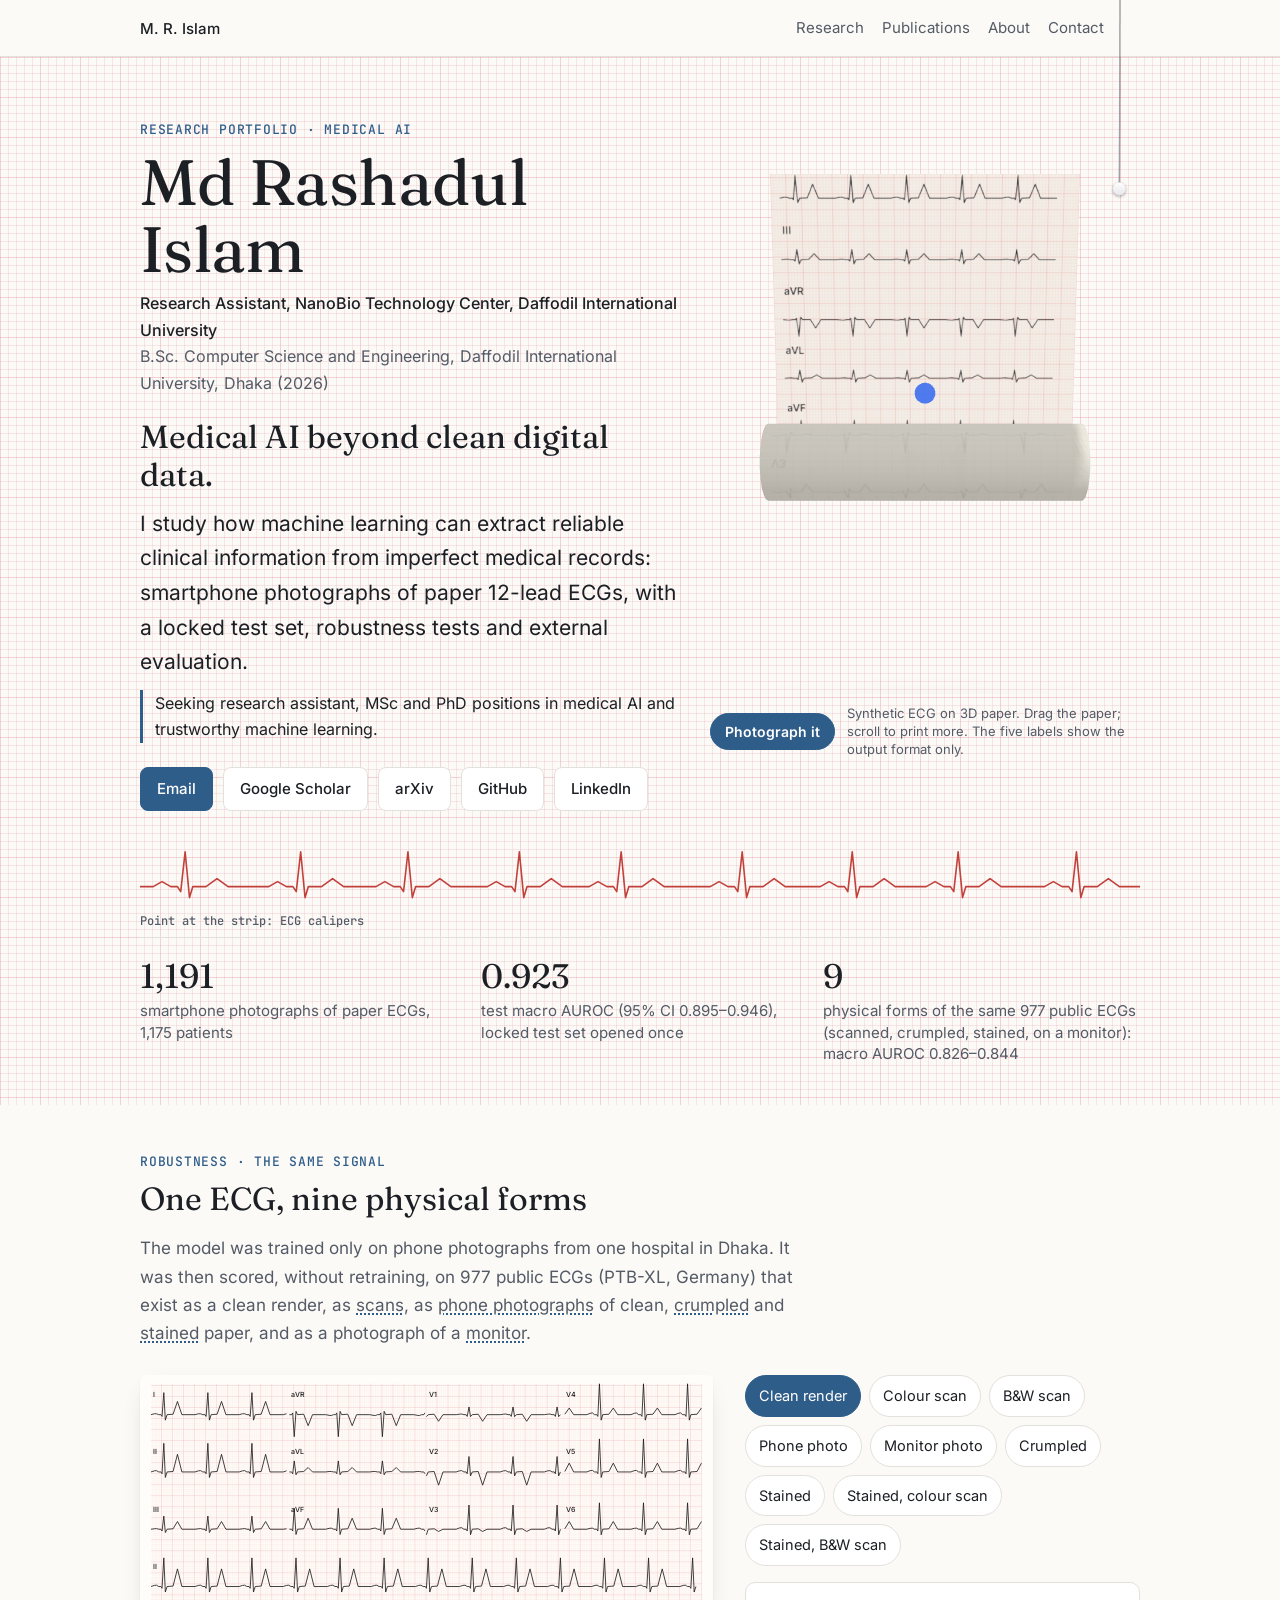
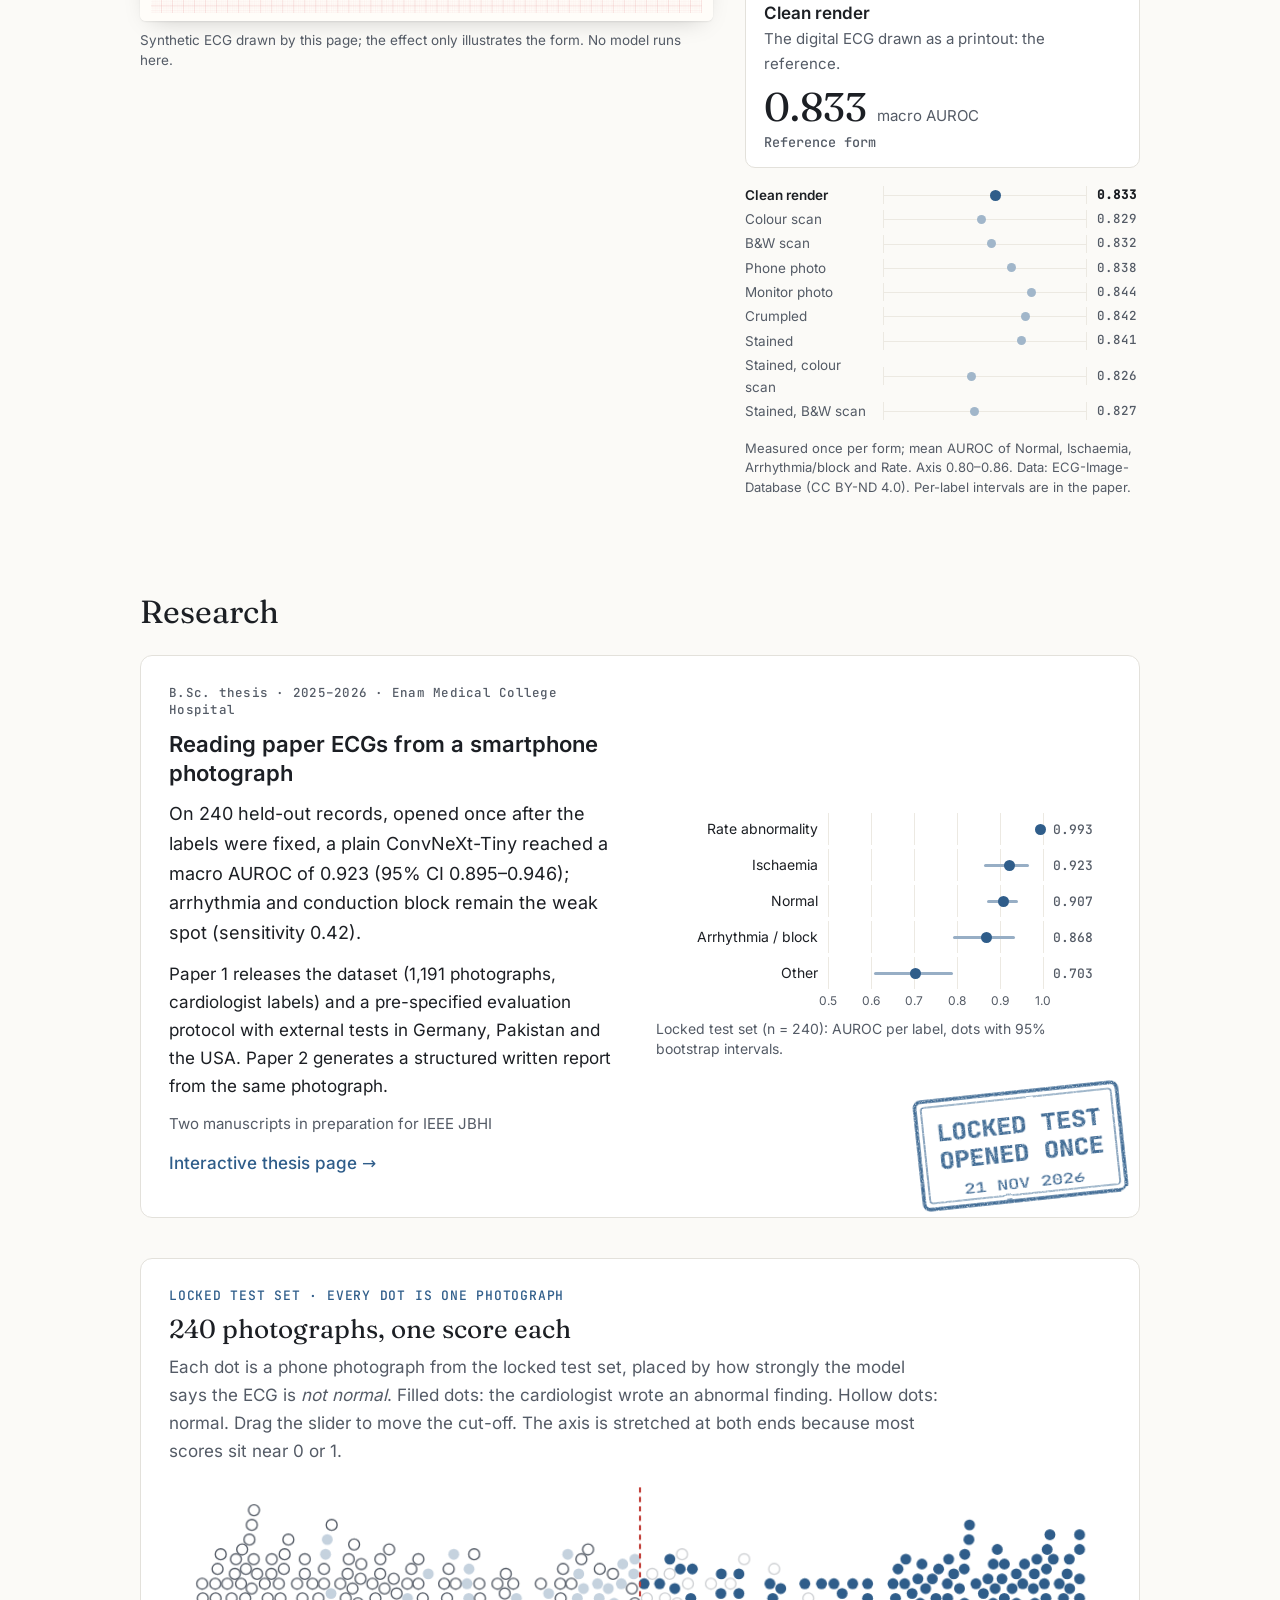
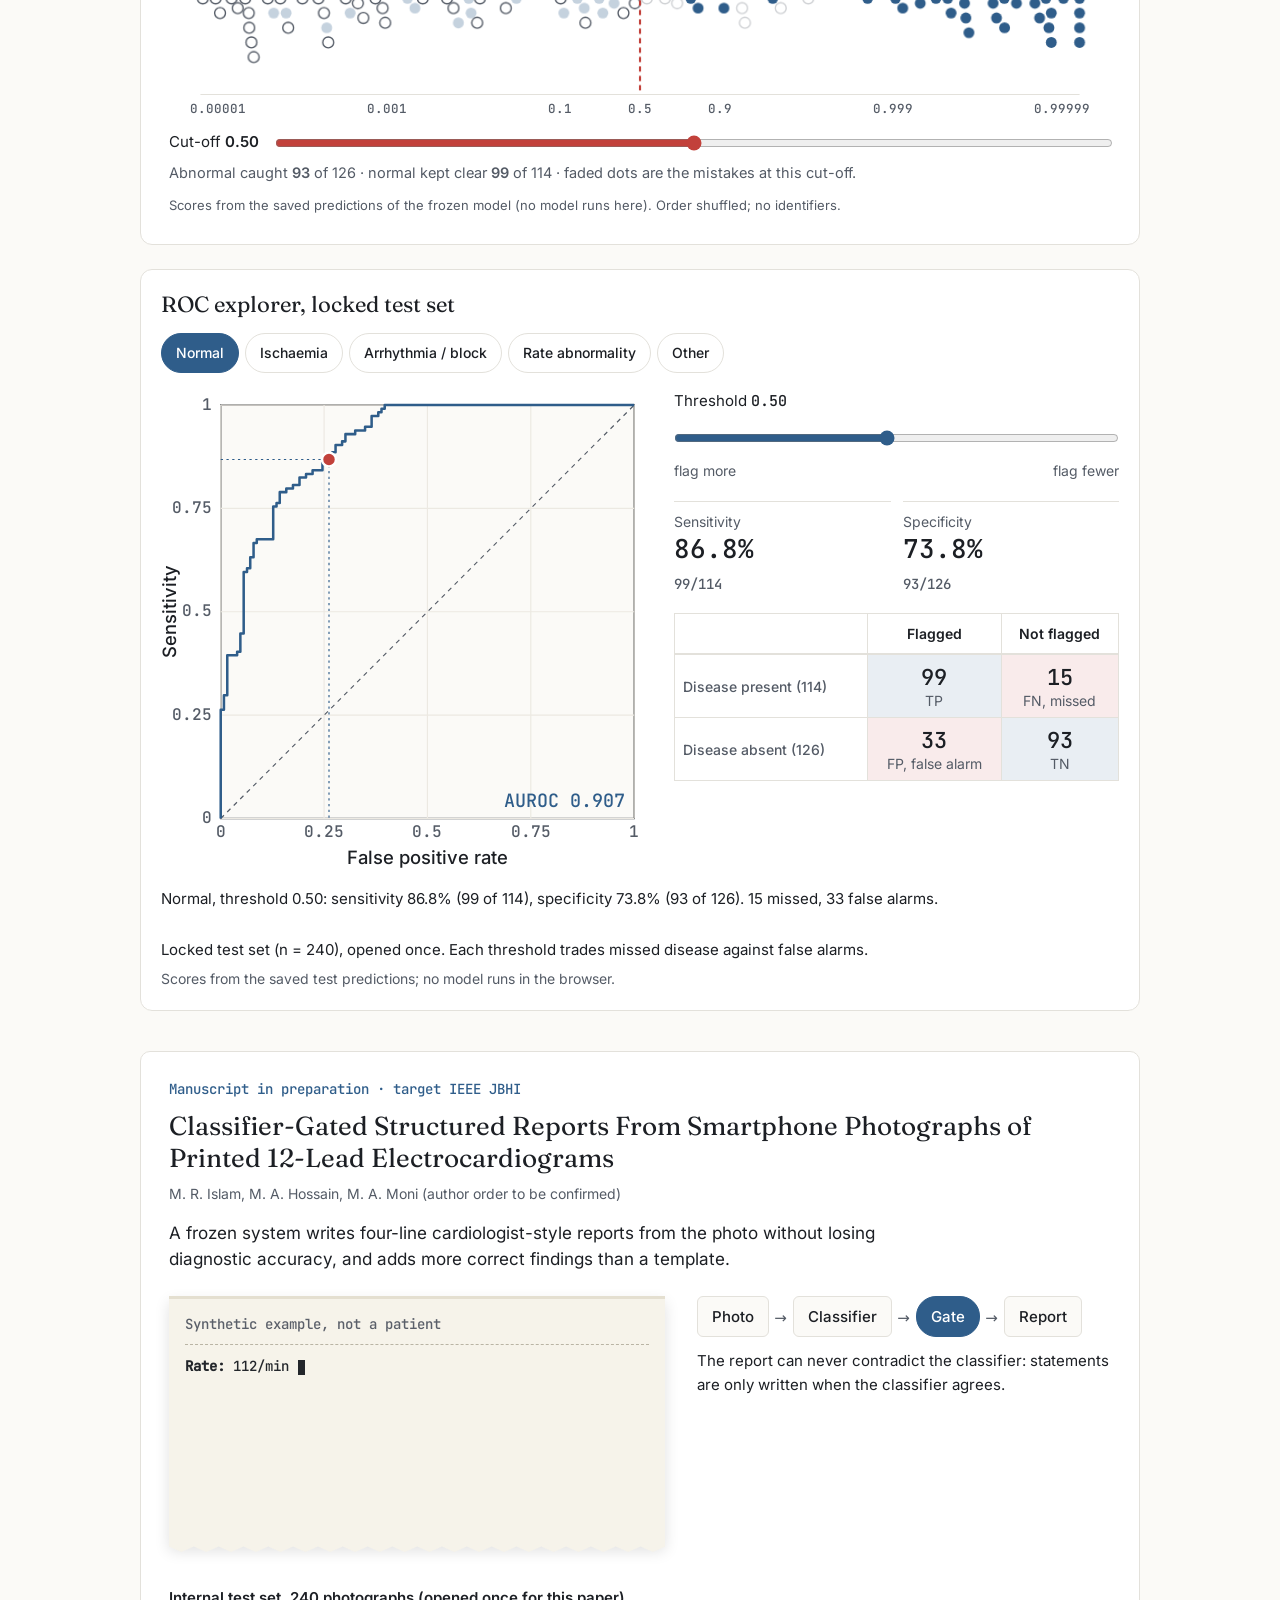
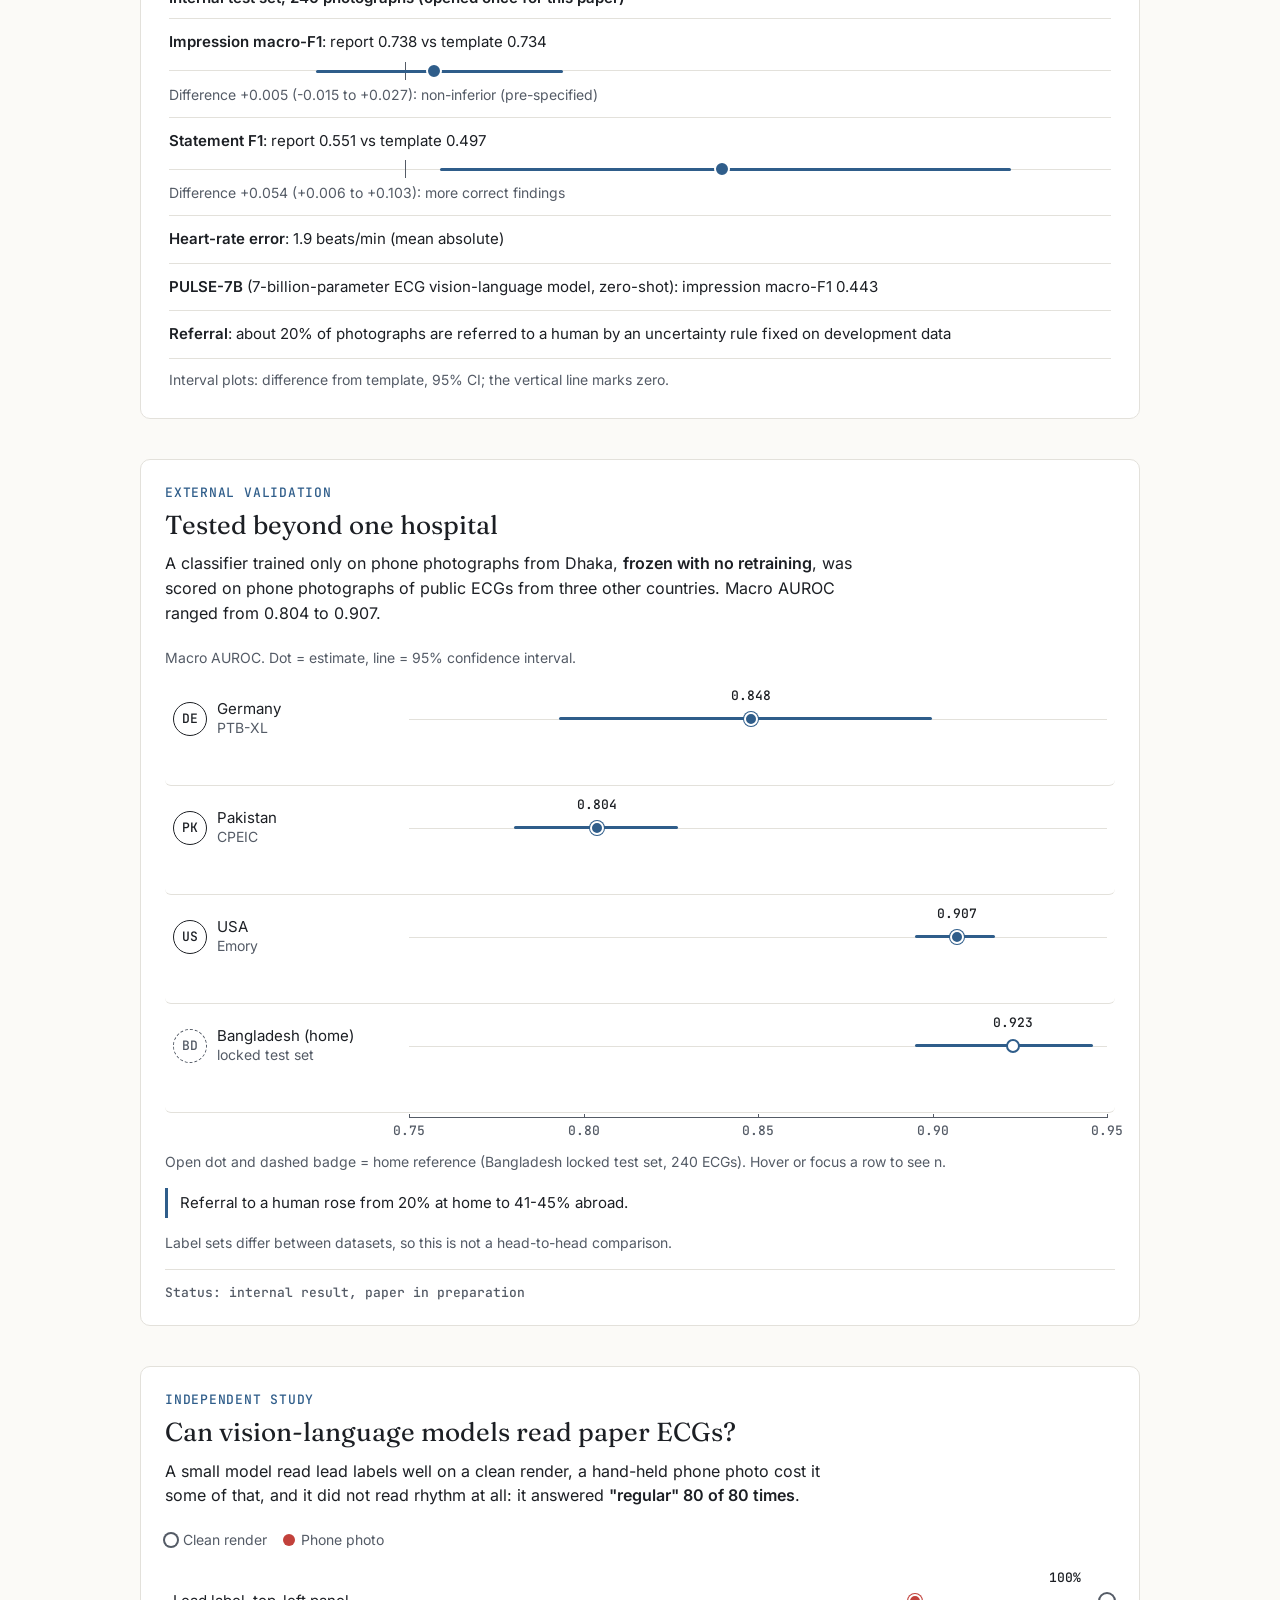
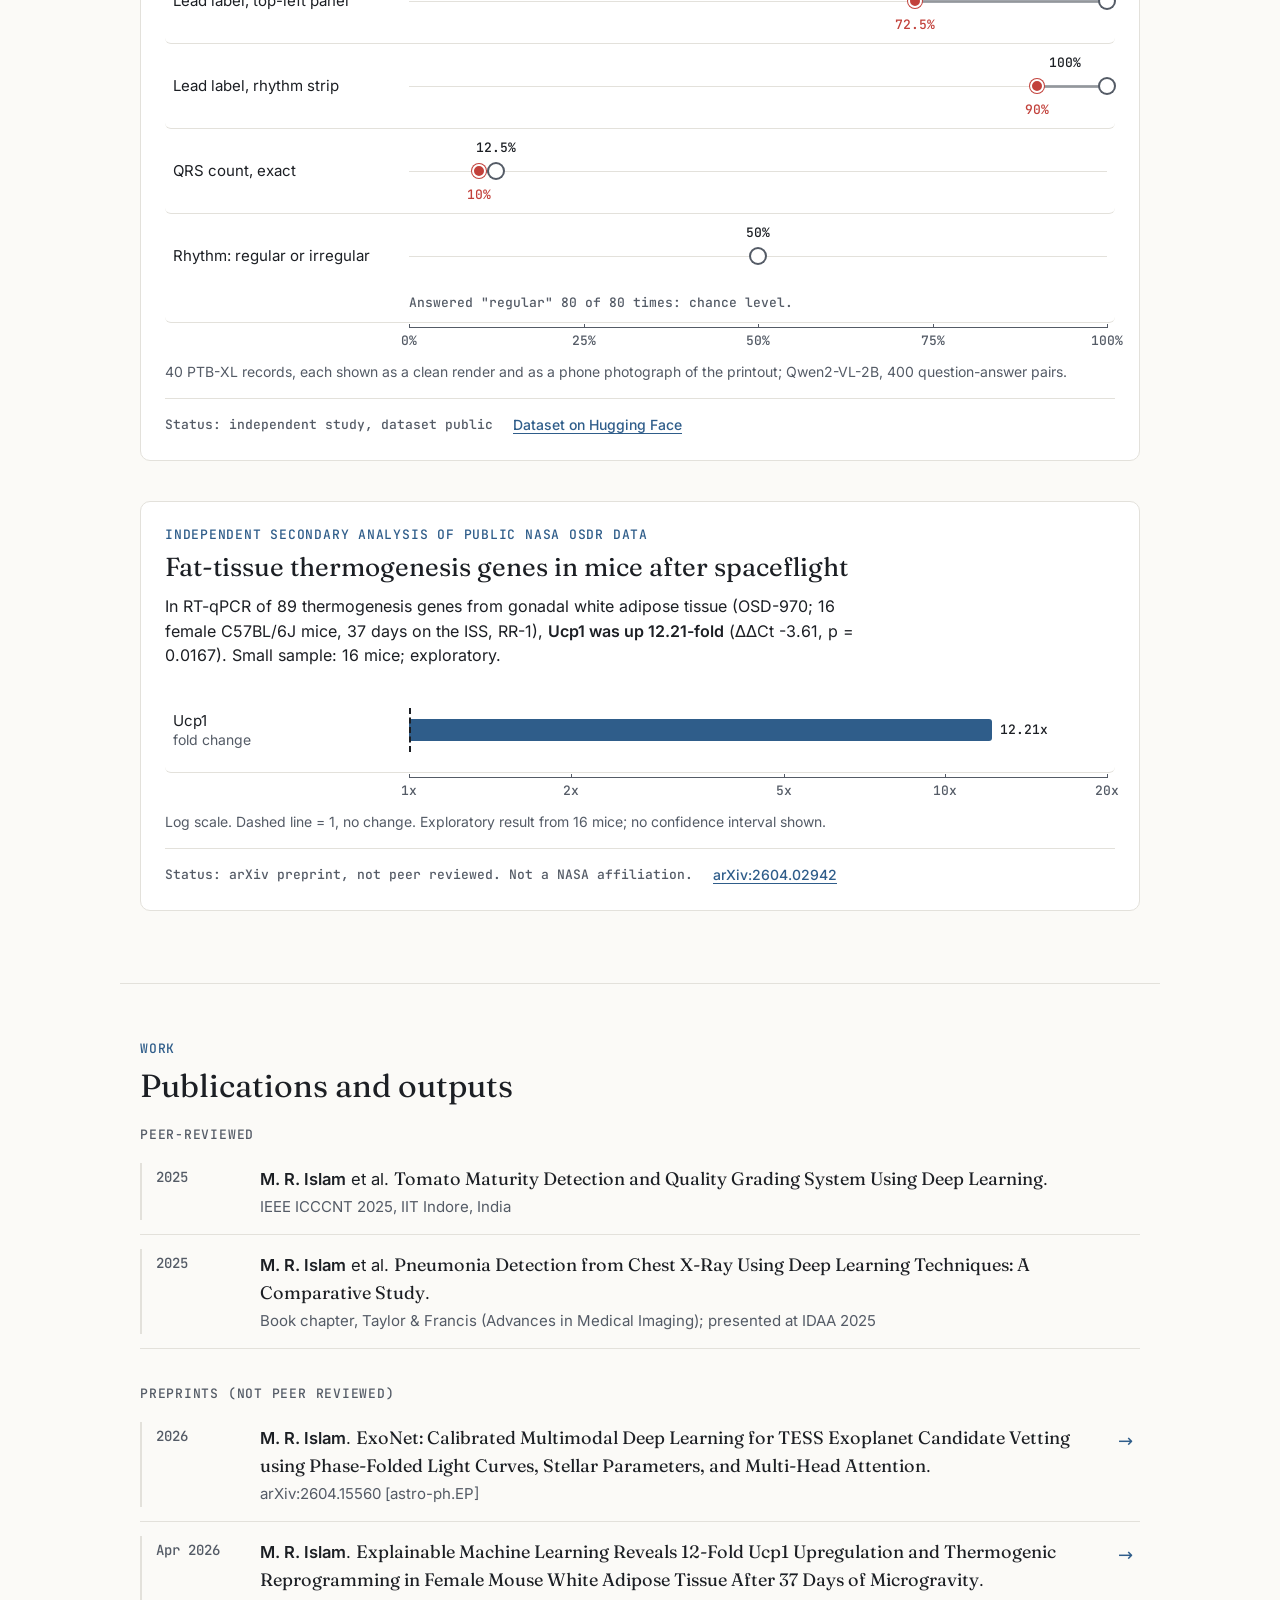
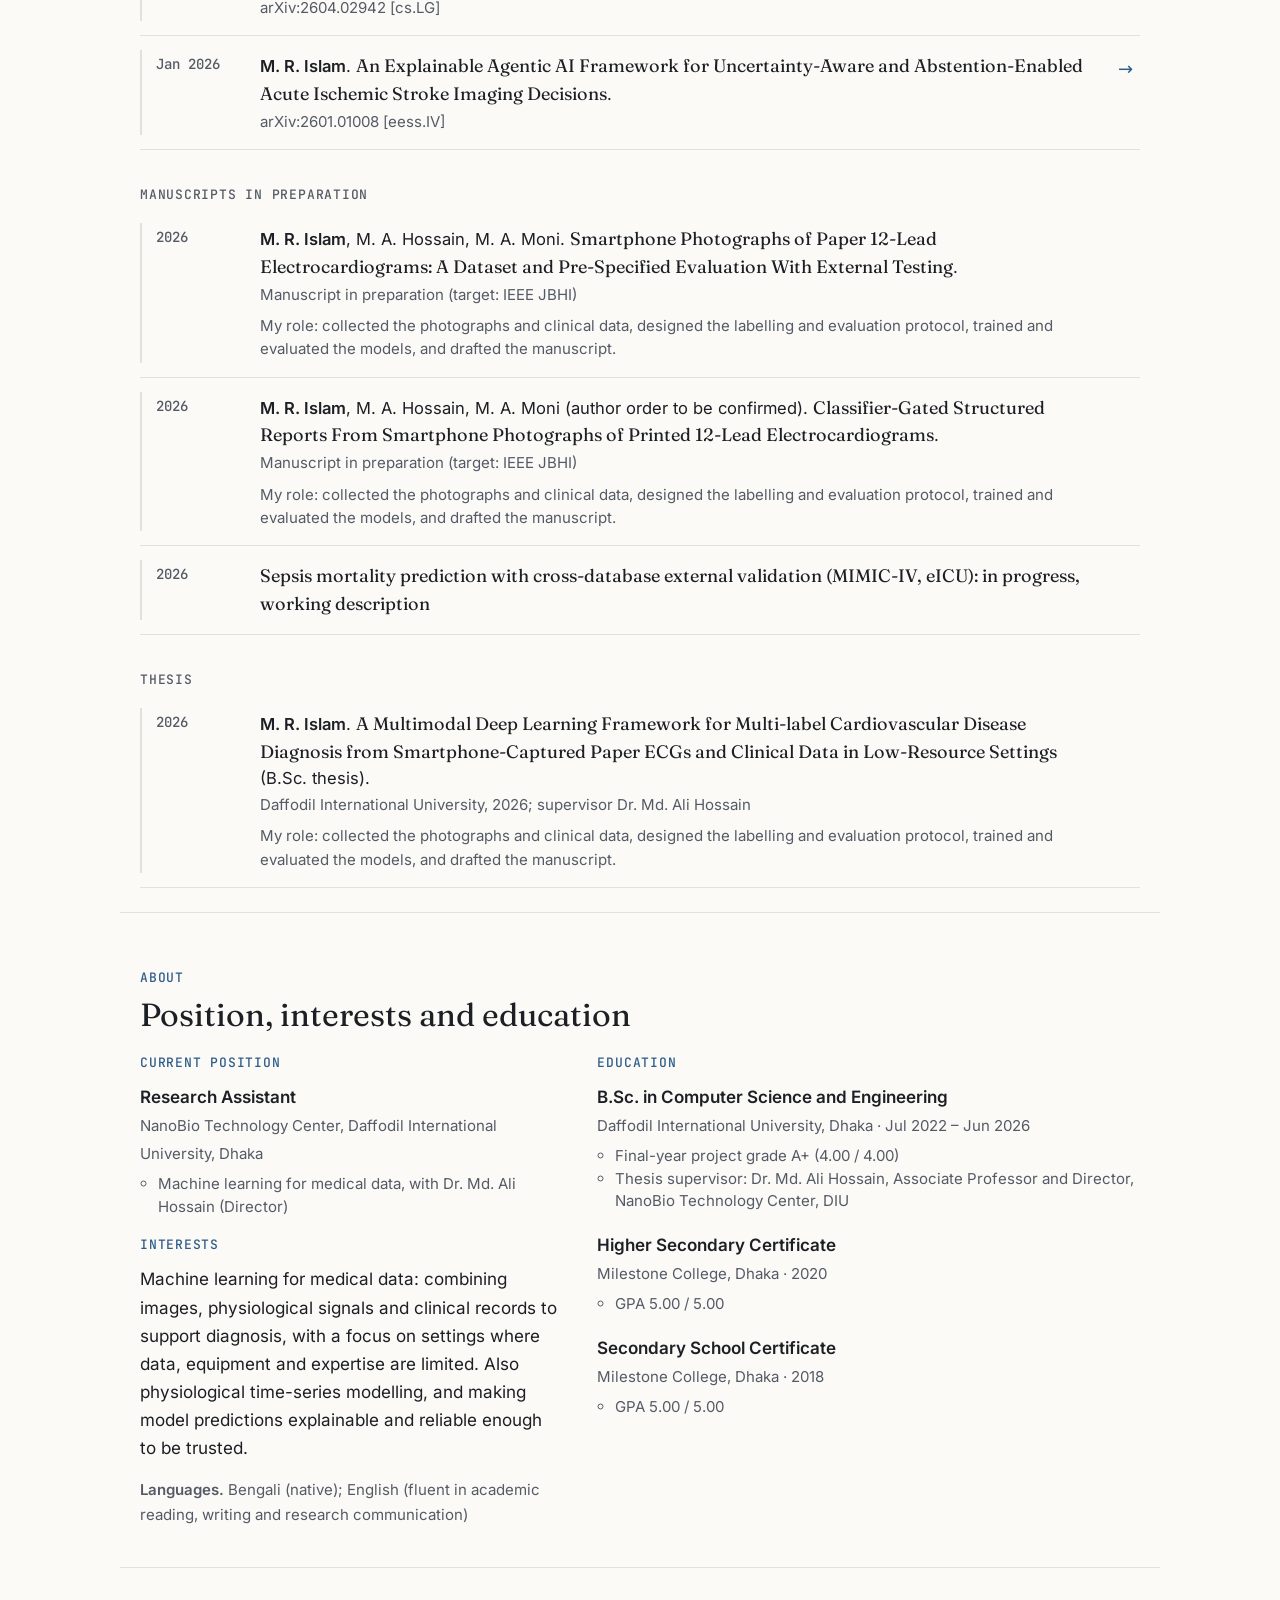
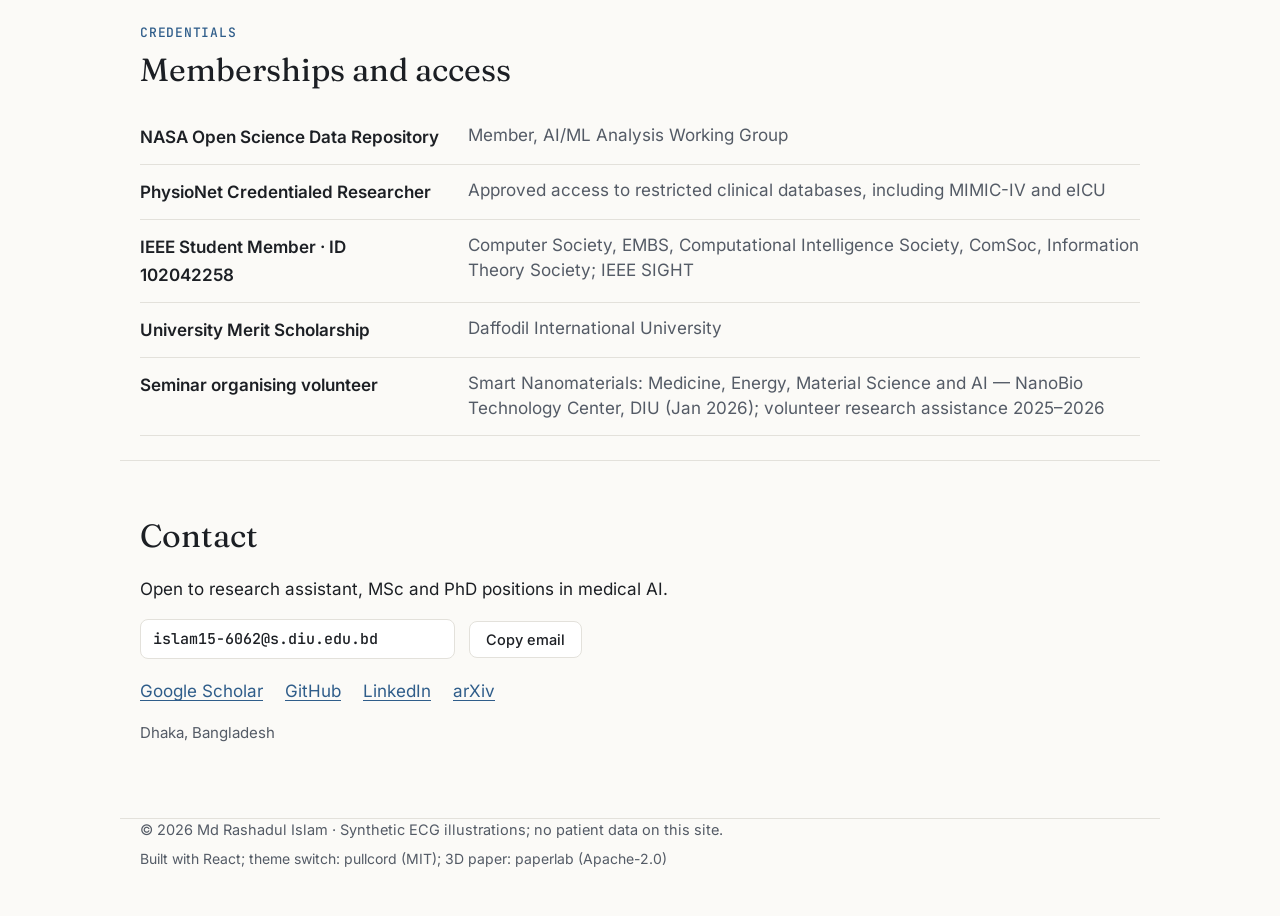
==== commit 702f7168: "Publish portfolio ceb3d1e" ====
--- a/index.html
+++ b/index.html
@@ -11,14 +11,14 @@
     <meta property="og:title" content="Md Rashadul Islam – Machine learning for medical data" />
     <meta property="og:description" content="Smartphone photographs of paper ECGs: dataset, locked-test evaluation and report generation." />
     <meta property="og:type" content="website" />
-    <script type="application/ld+json">{"@context":"https://schema.org","@type":"Person","name":"Md Rashadul Islam","url":"https://www.rashadul.me/","jobTitle":"Researcher, machine learning for medical data","alumniOf":{"@type":"CollegeOrUniversity","name":"Daffodil International University"},"knowsAbout":["Medical AI","Electrocardiography","Computer vision","Robustness evaluation"],"sameAs":["https://scholar.google.com/citations?user=w472eK4AAAAJ","https://github.com/Rashadul22","https://www.linkedin.com/in/rashadul-islam-73790a241"]}</script>
-    <script type="module" crossorigin src="/assets/main-DoMvxMjj.js"></script>
+    <script type="application/ld+json">{"@context":"https://schema.org","@type":"Person","name":"Md Rashadul Islam","url":"https://www.rashadul.me/","jobTitle":"Research Assistant","worksFor":{"@type":"Organization","name":"NanoBio Technology Center, Daffodil International University"},"alumniOf":{"@type":"CollegeOrUniversity","name":"Daffodil International University"},"knowsAbout":["Medical AI","Electrocardiography","Computer vision","Robustness evaluation"],"sameAs":["https://scholar.google.com/citations?user=w472eK4AAAAJ","https://github.com/Rashadul22","https://www.linkedin.com/in/rashadul-islam-73790a241"]}</script>
+    <script type="module" crossorigin src="/assets/main-Bm9i5NxN.js"></script>
     <link rel="modulepreload" crossorigin href="/assets/latin-600-lxE_ZjDa.js">
     <link rel="stylesheet" crossorigin href="/assets/latin-600-W_FU9BuS.css">
-    <link rel="stylesheet" crossorigin href="/assets/main-DdmklYQI.css">
+    <link rel="stylesheet" crossorigin href="/assets/main-DdhUixFC.css">
   </head>
   <body>
-    <div id="root"><div class="ix"><div class="ix-dot" aria-hidden="true"></div><div class="ix-cal" aria-hidden="true"><i class="ix-cl"></i><i class="ix-cr"></i><b class="ix-lab"></b></div><div class="ix-card" aria-hidden="true"><div class="ix-paper"><svg viewBox="0 0 160 100" width="160" height="100"><path d="M0,58 L4,58 L8,55 L12,58 L15,61 L17,30 L19,66 L21,58 L28,58 L32,52 L36,58 L42,58 L46,55 L50,58 L53,61 L55,30 L57,66 L59,58 L66,58 L70,52 L74,58 L80,58 L84,55 L88,58 L91,61 L93,30 L95,66 L97,58 L104,58 L108,52 L112,58 L118,58 L122,55 L126,58 L129,61 L131,30 L133,66 L135,58 L142,58 L146,52 L150,58 L156,58 L160,55 L164,58 L167,61 L169,30 L171,66 L173,58 L180,58 L184,52 L188,58"></path></svg></div><span class="ix-cap"></span></div><svg class="ix-defs" width="0" height="0" aria-hidden="true"><filter id="ix-crumple"><feTurbulence type="fractalNoise" baseFrequency="0.035" numOctaves="2" seed="4" result="n"></feTurbulence><feDisplacementMap in="SourceGraphic" in2="n" scale="9"></feDisplacementMap></filter></svg><span id="ix-d-crumpled" class="ix-sr">Synthetic ECG on crumpled paper</span><span id="ix-d-stained" class="ix-sr">Synthetic ECG on stained paper</span><span id="ix-d-scanned" class="ix-sr">Synthetic ECG on paper, flatbed scan</span><span id="ix-d-monitor" class="ix-sr">Synthetic ECG on a monitor, photographed</span><span id="ix-d-photo" class="ix-sr">Synthetic ECG on paper, phone photo</span></div><a class="skip" href="#main">Skip to content</a><header class="top"><div class="wrap top-in"><a class="brand" href="#main">M. R. Islam</a><nav aria-label="Sections"><a href="#research">Research</a><a href="#publications">Publications</a><a href="#about">About</a><a href="#contact">Contact</a></nav></div></header><main id="main"><div class="hero-bg"><div class="pg-root" aria-hidden="true"></div><section class="hero wrap" aria-labelledby="name"><div class="hero-grid"><div class="hero-text"><p class="eyebrow">Research portfolio · Medical AI</p><h1 id="name">Md Rashadul Islam</h1><p class="aff">B.Sc. Computer Science and Engineering, Daffodil International University, Dhaka (2026)</p><p class="tagline">Medical AI beyond clean digital data.</p><p class="lead">I study how machine learning can extract reliable clinical information from imperfect medical records: smartphone photographs of paper 12-lead ECGs, with a locked test set, robustness tests and external evaluation.</p><p class="seeking">Seeking research assistant, MSc and PhD positions in medical AI and trustworthy machine learning.</p><div class="actions"><a data-magnetic="true" class="btn primary" href="mailto:islam15-6062@s.diu.edu.bd">Email</a><a data-magnetic="true" class="btn" href="https://scholar.google.com/citations?user=w472eK4AAAAJ&amp;hl=en" target="_blank" rel="noopener">Google Scholar</a><a data-magnetic="true" class="btn" href="https://arxiv.org/search/?searchtype=author&amp;query=Rashadul+Islam" target="_blank" rel="noopener">arXiv</a><a data-magnetic="true" class="btn" href="https://github.com/Rashadul22" target="_blank" rel="noopener">GitHub</a><a data-magnetic="true" class="btn" href="https://www.linkedin.com/in/rashadul-islam-73790a241" target="_blank" rel="noopener">LinkedIn</a></div></div><figure class="hero-stage" data-caliper="fig · the input"><div class="hs-tilt"><div class="hs-poster" aria-hidden="true"></div><span class="hs-flash"></span><span class="hs-scan"></span></div><div class="hs-out" aria-live="polite"></div><figcaption><button type="button" class="hs-btn" data-magnetic="true">Photograph it</button><span>Synthetic ECG on 3D paper. Drag the paper; scroll to print more. The five labels show the output format only.</span></figcaption></figure></div><div class="hero-trace"><svg class="trace" viewBox="0 0 727 60" preserveAspectRatio="none" aria-hidden="true"><path d="M0 39.6L9.6 39.6L16.0 34.6L22.4 39.6L27.2 39.6L29.6 44.6L32.8 4.8L36.0 50.6L38.4 39.6L48.0 39.6L56.0 31.6L64.0 39.6L84.0 39.6L93.6 39.6L100.0 34.6L106.4 39.6L111.2 39.6L113.6 44.6L116.8 4.8L120.0 50.6L122.4 39.6L132.0 39.6L140.0 31.6L148.0 39.6L162.0 39.6L171.6 39.6L178.0 34.6L184.4 39.6L189.2 39.6L191.6 44.6L194.8 4.8L198.0 50.6L200.4 39.6L210.0 39.6L218.0 31.6L226.0 39.6L243.0 39.6L252.6 39.6L259.0 34.6L265.4 39.6L270.2 39.6L272.6 44.6L275.8 4.8L279.0 50.6L281.4 39.6L291.0 39.6L299.0 31.6L307.0 39.6L317.0 39.6L326.6 39.6L333.0 34.6L339.4 39.6L344.2 39.6L346.6 44.6L349.8 4.8L353.0 50.6L355.4 39.6L365.0 39.6L373.0 31.6L381.0 39.6L405.0 39.6L414.6 39.6L421.0 34.6L427.4 39.6L432.2 39.6L434.6 44.6L437.8 4.8L441.0 50.6L443.4 39.6L453.0 39.6L461.0 31.6L469.0 39.6L485.0 39.6L494.6 39.6L501.0 34.6L507.4 39.6L512.2 39.6L514.6 44.6L517.8 4.8L521.0 50.6L523.4 39.6L533.0 39.6L541.0 31.6L549.0 39.6L562.0 39.6L571.6 39.6L578.0 34.6L584.4 39.6L589.2 39.6L591.6 44.6L594.8 4.8L598.0 50.6L600.4 39.6L610.0 39.6L618.0 31.6L626.0 39.6L648.0 39.6L657.6 39.6L664.0 34.6L670.4 39.6L675.2 39.6L677.6 44.6L680.8 4.8L684.0 50.6L686.4 39.6L696.0 39.6L704.0 31.6L712.0 39.6L727.0 39.6"></path></svg><canvas class="fray-canvas" aria-hidden="true"></canvas><p class="trace-hint" aria-hidden="true">Point at the strip: ECG calipers</p></div><dl class="facts"><div><dt data-scramble="true">1,191</dt><dd>smartphone photographs of paper ECGs, 1,175 patients</dd></div><div><dt data-scramble="true">0.923</dt><dd>test macro AUROC (95% CI 0.895–0.946), locked test set opened once</dd></div><div><dt data-scramble="true">9</dt><dd>physical forms of the same 977 public ECGs (scanned, crumpled, stained, on a monitor): macro AUROC 0.826–0.844</dd></div></dl></section></div><section class="wrap section signal" aria-labelledby="signal-h"><p class="eyebrow">Robustness · the same signal</p><h2 id="signal-h">One ECG, nine physical forms</h2><p class="sub">The model was trained only on phone photographs from one hospital in Dhaka. It was then scored, without retraining, on 977 public ECGs (PTB-XL, Germany) that exist as a clean render, as <span data-reveal="scanned" tabindex="0" aria-describedby="ix-d-scanned">scans</span>, as <span data-reveal="photo" tabindex="0" aria-describedby="ix-d-photo">phone photographs</span> of clean,<!-- --> <span data-reveal="crumpled" tabindex="0" aria-describedby="ix-d-crumpled">crumpled</span> and <span data-reveal="stained" tabindex="0" aria-describedby="ix-d-stained">stained</span> paper, and as a photograph of a <span data-reveal="monitor" tabindex="0" aria-describedby="ix-d-monitor">monitor</span>.</p><div class="signal-grid"><svg width="0" height="0" style="position:absolute" aria-hidden="true"><filter id="crumple"><feTurbulence type="fractalNoise" baseFrequency="0.02 0.03" numOctaves="2" seed="3" result="n"></feTurbulence><feDisplacementMap in="SourceGraphic" in2="n" scale="0" xChannelSelector="R" yChannelSelector="G"></feDisplacementMap></filter></svg><figure class="stage form-render" data-caliper="fig · nine forms"><div class="tilt"><div class="sheet-wrap"><div class="warp"><div class="lns-wrap  "><svg class="sheet" viewBox="0 0 260 112" aria-hidden="true"><defs><pattern id="g1" width="1" height="1" patternUnits="userSpaceOnUse"><path d="M1 0V1H0" class="g-minor"></path></pattern><pattern id="g5" width="5" height="5" patternUnits="userSpaceOnUse"><rect width="5" height="5" fill="url(#g1)"></rect><path d="M5 0V5H0" class="g-major"></path></pattern></defs><rect width="260" height="112" class="paper"></rect><rect x="5" y="4" width="250" height="104" fill="url(#g5)"></rect><g><path d="M5.0 18.0L5.0 18.0L6.5 17.6L7.5 17.6L8.5 18.0L9.5 18.0L10.0 18.8L10.8 8.0L11.5 20.5L12.3 18.0L15.0 17.8L17.0 12.0L19.0 18.0L25.0 18.0L25.0 18.0L26.5 17.6L27.5 17.6L28.5 18.0L29.5 18.0L30.0 18.8L30.8 8.0L31.5 20.5L32.3 18.0L35.0 17.8L37.0 12.0L39.0 18.0L45.0 18.0L45.0 18.0L46.5 17.6L47.5 17.6L48.5 18.0L49.5 18.0L50.0 18.8L50.8 8.0L51.5 20.5L52.3 18.0L55.0 17.8L57.0 12.0L59.0 18.0L65.0 18.0L65.0 18.0L66.5 17.6" class="ink"></path><text x="6" y="10" class="lead">I</text></g><g><path d="M67.8 18.0L68.8 18.0L69.3 17.2L70.0 28.0L70.8 16.5L71.5 18.0L74.3 17.8L76.3 23.0L78.3 18.0L84.3 18.0L84.3 18.0L85.8 18.3L86.8 18.4L87.8 18.0L88.8 18.0L89.3 17.2L90.0 28.0L90.8 16.5L91.5 18.0L94.3 17.8L96.3 23.0L98.3 18.0L104.3 18.0L104.3 18.0L105.8 18.3L106.8 18.4L107.8 18.0L108.8 18.0L109.3 17.2L110.0 28.0L110.8 16.5L111.5 18.0L114.3 17.8L116.3 23.0L118.3 18.0L124.3 18.0L124.3 18.0L125.8 18.3L126.8 18.4L127.8 18.0L128.8 18.0L129.3 17.2" class="ink"></path><text x="68.5" y="10" class="lead">aVR</text></g><g><path d="M130.0 18.9L130.8 18.0L133.5 17.8L135.5 21.0L137.5 18.0L143.5 18.0L143.5 18.0L145.0 17.8L146.0 17.7L147.0 18.0L148.0 18.0L148.5 18.8L149.3 14.5L150.0 18.9L150.8 18.0L153.5 17.8L155.5 21.0L157.5 18.0L163.5 18.0L163.5 18.0L165.0 17.8L166.0 17.7L167.0 18.0L168.0 18.0L168.5 18.8L169.3 14.5L170.0 18.9L170.8 18.0L173.5 17.8L175.5 21.0L177.5 18.0L183.5 18.0L183.5 18.0L185.0 17.8L186.0 17.7L187.0 18.0L188.0 18.0L188.5 18.8L189.3 14.5L190.0 18.9L190.8 18.0" class="ink"></path><text x="131" y="10" class="lead">V1</text></g><g><path d="M192.8 17.8L194.8 15.0L196.8 18.0L202.8 18.0L202.8 18.0L204.3 17.4L205.3 17.2L206.3 18.0L207.3 18.0L207.8 18.8L208.5 4.0L209.3 20.5L210.0 18.0L212.8 17.8L214.8 15.0L216.8 18.0L222.8 18.0L222.8 18.0L224.3 17.4L225.3 17.2L226.3 18.0L227.3 18.0L227.8 18.8L228.5 4.0L229.3 20.5L230.0 18.0L232.8 17.8L234.8 15.0L236.8 18.0L242.8 18.0L242.8 18.0L244.3 17.4L245.3 17.2L246.3 18.0L247.3 18.0L247.8 18.8L248.5 4.0L249.3 20.5L250.0 18.0L252.8 17.8L254.8 15.0" class="ink"></path><text x="193.5" y="10" class="lead">V4</text></g><g><path d="M5.0 44.0L5.0 44.0L6.5 43.5L7.5 43.4L8.5 44.0L9.5 44.0L10.0 44.8L10.8 31.0L11.5 46.5L12.3 44.0L15.0 43.8L17.0 36.0L19.0 44.0L25.0 44.0L25.0 44.0L26.5 43.5L27.5 43.4L28.5 44.0L29.5 44.0L30.0 44.8L30.8 31.0L31.5 46.5L32.3 44.0L35.0 43.8L37.0 36.0L39.0 44.0L45.0 44.0L45.0 44.0L46.5 43.5L47.5 43.4L48.5 44.0L49.5 44.0L50.0 44.8L50.8 31.0L51.5 46.5L52.3 44.0L55.0 43.8L57.0 36.0L59.0 44.0L65.0 44.0L65.0 44.0L66.5 43.5" class="ink"></path><text x="6" y="36" class="lead">II</text></g><g><path d="M67.8 44.0L68.8 44.0L69.3 44.8L70.0 39.0L70.8 45.3L71.5 44.0L74.3 43.8L76.3 42.0L78.3 44.0L84.3 44.0L84.3 44.0L85.8 43.8L86.8 43.8L87.8 44.0L88.8 44.0L89.3 44.8L90.0 39.0L90.8 45.3L91.5 44.0L94.3 43.8L96.3 42.0L98.3 44.0L104.3 44.0L104.3 44.0L105.8 43.8L106.8 43.8L107.8 44.0L108.8 44.0L109.3 44.8L110.0 39.0L110.8 45.3L111.5 44.0L114.3 43.8L116.3 42.0L118.3 44.0L124.3 44.0L124.3 44.0L125.8 43.8L126.8 43.8L127.8 44.0L128.8 44.0L129.3 44.8" class="ink"></path><text x="68.5" y="36" class="lead">aVL</text></g><g><path d="M130.0 45.8L130.8 44.0L133.5 43.8L135.5 50.0L137.5 44.0L143.5 44.0L143.5 44.0L145.0 43.5L146.0 43.4L147.0 44.0L148.0 44.0L148.5 44.8L149.3 37.0L150.0 45.8L150.8 44.0L153.5 43.8L155.5 50.0L157.5 44.0L163.5 44.0L163.5 44.0L165.0 43.5L166.0 43.4L167.0 44.0L168.0 44.0L168.5 44.8L169.3 37.0L170.0 45.8L170.8 44.0L173.5 43.8L175.5 50.0L177.5 44.0L183.5 44.0L183.5 44.0L185.0 43.5L186.0 43.4L187.0 44.0L188.0 44.0L188.5 44.8L189.3 37.0L190.0 45.8L190.8 44.0" class="ink"></path><text x="131" y="36" class="lead">V2</text></g><g><path d="M192.8 43.8L194.8 40.0L196.8 44.0L202.8 44.0L202.8 44.0L204.3 43.4L205.3 43.3L206.3 44.0L207.3 44.0L207.8 44.8L208.5 29.0L209.3 46.5L210.0 44.0L212.8 43.8L214.8 40.0L216.8 44.0L222.8 44.0L222.8 44.0L224.3 43.4L225.3 43.3L226.3 44.0L227.3 44.0L227.8 44.8L228.5 29.0L229.3 46.5L230.0 44.0L232.8 43.8L234.8 40.0L236.8 44.0L242.8 44.0L242.8 44.0L244.3 43.4L245.3 43.3L246.3 44.0L247.3 44.0L247.8 44.8L248.5 29.0L249.3 46.5L250.0 44.0L252.8 43.8L254.8 40.0" class="ink"></path><text x="193.5" y="36" class="lead">V5</text></g><g><path d="M5.0 70.0L5.0 70.0L6.5 69.8L7.5 69.7L8.5 70.0L9.5 70.0L10.0 70.8L10.8 64.0L11.5 71.5L12.3 70.0L15.0 69.8L17.0 66.5L19.0 70.0L25.0 70.0L25.0 70.0L26.5 69.8L27.5 69.7L28.5 70.0L29.5 70.0L30.0 70.8L30.8 64.0L31.5 71.5L32.3 70.0L35.0 69.8L37.0 66.5L39.0 70.0L45.0 70.0L45.0 70.0L46.5 69.8L47.5 69.7L48.5 70.0L49.5 70.0L50.0 70.8L50.8 64.0L51.5 71.5L52.3 70.0L55.0 69.8L57.0 66.5L59.0 70.0L65.0 70.0L65.0 70.0L66.5 69.8" class="ink"></path><text x="6" y="62" class="lead">III</text></g><g><path d="M67.8 70.0L68.8 70.0L69.3 70.8L70.0 60.5L70.8 72.4L71.5 70.0L74.3 69.8L76.3 65.0L78.3 70.0L84.3 70.0L84.3 70.0L85.8 69.6L86.8 69.5L87.8 70.0L88.8 70.0L89.3 70.8L90.0 60.5L90.8 72.4L91.5 70.0L94.3 69.8L96.3 65.0L98.3 70.0L104.3 70.0L104.3 70.0L105.8 69.6L106.8 69.5L107.8 70.0L108.8 70.0L109.3 70.8L110.0 60.5L110.8 72.4L111.5 70.0L114.3 69.8L116.3 65.0L118.3 70.0L124.3 70.0L124.3 70.0L125.8 69.6L126.8 69.5L127.8 70.0L128.8 70.0L129.3 70.8" class="ink"></path><text x="68.5" y="62" class="lead">aVF</text></g><g><path d="M130.0 72.5L130.8 70.0L133.5 69.8L135.5 71.0L137.5 70.0L143.5 70.0L143.5 70.0L145.0 69.4L146.0 69.3L147.0 70.0L148.0 70.0L148.5 70.8L149.3 59.0L150.0 72.5L150.8 70.0L153.5 69.8L155.5 71.0L157.5 70.0L163.5 70.0L163.5 70.0L165.0 69.4L166.0 69.3L167.0 70.0L168.0 70.0L168.5 70.8L169.3 59.0L170.0 72.5L170.8 70.0L173.5 69.8L175.5 71.0L177.5 70.0L183.5 70.0L183.5 70.0L185.0 69.4L186.0 69.3L187.0 70.0L188.0 70.0L188.5 70.8L189.3 59.0L190.0 72.5L190.8 70.0" class="ink"></path><text x="131" y="62" class="lead">V3</text></g><g><path d="M192.8 69.8L194.8 66.5L196.8 70.0L202.8 70.0L202.8 70.0L204.3 69.6L205.3 69.5L206.3 70.0L207.3 70.0L207.8 70.8L208.5 58.0L209.3 72.5L210.0 70.0L212.8 69.8L214.8 66.5L216.8 70.0L222.8 70.0L222.8 70.0L224.3 69.6L225.3 69.5L226.3 70.0L227.3 70.0L227.8 70.8L228.5 58.0L229.3 72.5L230.0 70.0L232.8 69.8L234.8 66.5L236.8 70.0L242.8 70.0L242.8 70.0L244.3 69.6L245.3 69.5L246.3 70.0L247.3 70.0L247.8 70.8L248.5 58.0L249.3 72.5L250.0 70.0L252.8 69.8L254.8 66.5" class="ink"></path><text x="193.5" y="62" class="lead">V6</text></g><path d="M5.0 96.0L5.0 96.0L6.5 95.5L7.5 95.4L8.5 96.0L9.5 96.0L10.0 96.8L10.8 83.0L11.5 98.5L12.3 96.0L15.0 95.8L17.0 88.0L19.0 96.0L25.0 96.0L25.0 96.0L26.5 95.5L27.5 95.4L28.5 96.0L29.5 96.0L30.0 96.8L30.8 83.0L31.5 98.5L32.3 96.0L35.0 95.8L37.0 88.0L39.0 96.0L45.0 96.0L45.0 96.0L46.5 95.5L47.5 95.4L48.5 96.0L49.5 96.0L50.0 96.8L50.8 83.0L51.5 98.5L52.3 96.0L55.0 95.8L57.0 88.0L59.0 96.0L65.0 96.0L65.0 96.0L66.5 95.5L67.5 95.4L68.5 96.0L69.5 96.0L70.0 96.8L70.8 83.0L71.5 98.5L72.3 96.0L75.0 95.8L77.0 88.0L79.0 96.0L85.0 96.0L85.0 96.0L86.5 95.5L87.5 95.4L88.5 96.0L89.5 96.0L90.0 96.8L90.8 83.0L91.5 98.5L92.3 96.0L95.0 95.8L97.0 88.0L99.0 96.0L105.0 96.0L105.0 96.0L106.5 95.5L107.5 95.4L108.5 96.0L109.5 96.0L110.0 96.8L110.8 83.0L111.5 98.5L112.3 96.0L115.0 95.8L117.0 88.0L119.0 96.0L125.0 96.0L125.0 96.0L126.5 95.5L127.5 95.4L128.5 96.0L129.5 96.0L130.0 96.8L130.8 83.0L131.5 98.5L132.3 96.0L135.0 95.8L137.0 88.0L139.0 96.0L145.0 96.0L145.0 96.0L146.5 95.5L147.5 95.4L148.5 96.0L149.5 96.0L150.0 96.8L150.8 83.0L151.5 98.5L152.3 96.0L155.0 95.8L157.0 88.0L159.0 96.0L165.0 96.0L165.0 96.0L166.5 95.5L167.5 95.4L168.5 96.0L169.5 96.0L170.0 96.8L170.8 83.0L171.5 98.5L172.3 96.0L175.0 95.8L177.0 88.0L179.0 96.0L185.0 96.0L185.0 96.0L186.5 95.5L187.5 95.4L188.5 96.0L189.5 96.0L190.0 96.8L190.8 83.0L191.5 98.5L192.3 96.0L195.0 95.8L197.0 88.0L199.0 96.0L205.0 96.0L205.0 96.0L206.5 95.5L207.5 95.4L208.5 96.0L209.5 96.0L210.0 96.8L210.8 83.0L211.5 98.5L212.2 96.0L215.0 95.8L217.0 88.0L219.0 96.0L225.0 96.0L225.0 96.0L226.5 95.5L227.5 95.4L228.5 96.0L229.5 96.0L230.0 96.8L230.8 83.0L231.5 98.5L232.3 96.0L235.0 95.8L237.0 88.0L239.0 96.0L245.0 96.0L245.0 96.0L246.5 95.5L247.5 95.4L248.5 96.0L249.5 96.0L250.0 96.8L250.8 83.0L251.5 98.5L252.3 96.0" class="ink"></path><text x="6" y="88" class="lead">II</text></svg></div></div><span class="fx creases"></span><span class="fx stains"></span><span class="fx moire"></span><span class="fx light"></span><span class="glare"></span></div></div><figcaption>Synthetic ECG drawn by this page; the effect only illustrates the form. No model runs here.</figcaption></figure><div class="panel"><div class="forms" role="radiogroup" aria-label="Physical form of the ECG"><label class="on"><input type="radio" name="form" checked="" value="render"/>Clean render</label><label class=""><input type="radio" name="form" value="scan"/>Colour scan</label><label class=""><input type="radio" name="form" value="bw"/>B&amp;W scan</label><label class=""><input type="radio" name="form" value="photo"/>Phone photo</label><label class=""><input type="radio" name="form" value="monitor"/>Monitor photo</label><label class=""><input type="radio" name="form" value="crumpled"/>Crumpled</label><label class=""><input type="radio" name="form" value="stained"/>Stained</label><label class=""><input type="radio" name="form" value="stainscan"/>Stained, colour scan</label><label class=""><input type="radio" name="form" value="stainbw"/>Stained, B&amp;W scan</label></div><div class="readout" role="status" aria-live="polite"><p class="ro-form">Clean render</p><p class="ro-note">The digital ECG drawn as a printout: the reference.</p><p class="ro-num"><span data-scramble="true">0.833</span> macro AUROC</p><p class="ro-diff">Reference form</p></div><ol class="strip" aria-label="Macro AUROC for all nine forms"><li class="on"><span class="s-lab">Clean render</span><span class="s-track"><i style="left:55.0%"></i></span><span class="s-val">0.833</span></li><li class=""><span class="s-lab">Colour scan</span><span class="s-track"><i style="left:48.3%"></i></span><span class="s-val">0.829</span></li><li class=""><span class="s-lab">B&amp;W scan</span><span class="s-track"><i style="left:53.3%"></i></span><span class="s-val">0.832</span></li><li class=""><span class="s-lab">Phone photo</span><span class="s-track"><i style="left:63.3%"></i></span><span class="s-val">0.838</span></li><li class=""><span class="s-lab">Monitor photo</span><span class="s-track"><i style="left:73.3%"></i></span><span class="s-val">0.844</span></li><li class=""><span class="s-lab">Crumpled</span><span class="s-track"><i style="left:70.0%"></i></span><span class="s-val">0.842</span></li><li class=""><span class="s-lab">Stained</span><span class="s-track"><i style="left:68.3%"></i></span><span class="s-val">0.841</span></li><li class=""><span class="s-lab">Stained, colour scan</span><span class="s-track"><i style="left:43.3%"></i></span><span class="s-val">0.826</span></li><li class=""><span class="s-lab">Stained, B&amp;W scan</span><span class="s-track"><i style="left:45.0%"></i></span><span class="s-val">0.827</span></li></ol><p class="fine">Measured once per form; mean AUROC of Normal, Ischaemia, Arrhythmia/block and Rate. Axis 0.80–0.86. Data: ECG-Image-Database (CC BY-ND 4.0). Per-label intervals are in the paper.</p></div></div></section><section id="research" class="wrap section" aria-labelledby="research-h"><h2 id="research-h">Research</h2><article class="card" id="ecg" data-tilt="true"><span role="img" aria-label="LOCKED TEST, OPENED ONCE, 21 NOV 2026" class="stp-root stp-bottom-right stp-done " style="--stp-ink:var(--accent);width:209px;max-width:70%"><svg viewBox="0 0 209 114" width="100%" aria-hidden="true" focusable="false"><defs><filter id="stpfR14s" x="-5%" y="-5%" width="110%" height="110%"><feTurbulence type="fractalNoise" baseFrequency="0.9" numOctaves="2" seed="7" result="n"></feTurbulence><feColorMatrix in="n" type="matrix" values="0 0 0 0 0  0 0 0 0 0  0 0 0 0 0  0 0 0 -2.6 2.35" result="m"></feColorMatrix><feTurbulence type="fractalNoise" baseFrequency="0.04" numOctaves="1" seed="3" result="w"></feTurbulence><feDisplacementMap in="SourceGraphic" in2="w" scale="2.2" result="d"></feDisplacementMap><feComposite in="d" in2="m" operator="in"></feComposite></filter></defs><g filter="url(#stpfR14s)" fill="var(--accent)" stroke="var(--accent)"><rect x="3" y="3" width="203" height="108" rx="6" fill="none" stroke-width="3.5"></rect><rect x="9" y="9" width="191" height="96" rx="3" fill="none" stroke-width="1.2"></rect><text x="104.5" y="44" text-anchor="middle" textLength="165" lengthAdjust="spacingAndGlyphs" stroke="none" style="font:700 22px var(--mono)">LOCKED TEST</text><text x="104.5" y="72" text-anchor="middle" textLength="165" lengthAdjust="spacingAndGlyphs" stroke="none" style="font:700 22px var(--mono)">OPENED ONCE</text><text x="104.5" y="99" text-anchor="middle" textLength="121" lengthAdjust="spacingAndGlyphs" stroke="none" style="font:500 14px var(--mono)">21 NOV 2026</text></g></svg></span><div class="card-text"><p class="tag">B.Sc. thesis · 2025–2026 · Enam Medical College Hospital</p><h3>Reading paper ECGs from a smartphone photograph</h3><p class="finding">On 240 held-out records, opened once after the labels were fixed, a plain ConvNeXt-Tiny reached a macro AUROC of 0.923 (95% CI 0.895–0.946); arrhythmia and conduction block remain the weak spot (sensitivity 0.42).</p><p>Paper 1 releases the dataset (1,191 photographs, cardiologist labels) and a pre-specified evaluation protocol with external tests in Germany, Pakistan and the USA. Paper 2 generates a structured written report from the same photograph.</p><p class="status">Two manuscripts in preparation for IEEE JBHI</p><p class="links"><a href="thesis/">Interactive thesis page<!-- --> →</a></p></div><figure class="fig" data-caliper="fig · test AUROC"><div class="chart" role="table" aria-label="Test AUROC per label with 95% confidence intervals"><div class="row" role="row"><span class="lab" role="rowheader">Rate abnormality</span><span class="track" role="cell" aria-label="0.993, 95% CI 0.985 to 0.998"><i class="grid" style="left:0.00%"></i><i class="grid" style="left:20.00%"></i><i class="grid" style="left:40.00%"></i><i class="grid" style="left:60.00%"></i><i class="grid" style="left:80.00%"></i><i class="grid" style="left:100.00%"></i><i class="ci" style="left:97.00%;width:calc(99.60% - 97.00%)"></i><i class="dot" style="left:98.60%"></i></span><span class="val" role="cell" aria-hidden="true">0.993</span></div><div class="row" role="row"><span class="lab" role="rowheader">Ischaemia</span><span class="track" role="cell" aria-label="0.923, 95% CI 0.863 to 0.967"><i class="grid" style="left:0.00%"></i><i class="grid" style="left:20.00%"></i><i class="grid" style="left:40.00%"></i><i class="grid" style="left:60.00%"></i><i class="grid" style="left:80.00%"></i><i class="grid" style="left:100.00%"></i><i class="ci" style="left:72.60%;width:calc(93.40% - 72.60%)"></i><i class="dot" style="left:84.60%"></i></span><span class="val" role="cell" aria-hidden="true">0.923</span></div><div class="row" role="row"><span class="lab" role="rowheader">Normal</span><span class="track" role="cell" aria-label="0.907, 95% CI 0.869 to 0.941"><i class="grid" style="left:0.00%"></i><i class="grid" style="left:20.00%"></i><i class="grid" style="left:40.00%"></i><i class="grid" style="left:60.00%"></i><i class="grid" style="left:80.00%"></i><i class="grid" style="left:100.00%"></i><i class="ci" style="left:73.80%;width:calc(88.20% - 73.80%)"></i><i class="dot" style="left:81.40%"></i></span><span class="val" role="cell" aria-hidden="true">0.907</span></div><div class="row" role="row"><span class="lab" role="rowheader">Arrhythmia / block</span><span class="track" role="cell" aria-label="0.868, 95% CI 0.791 to 0.935"><i class="grid" style="left:0.00%"></i><i class="grid" style="left:20.00%"></i><i class="grid" style="left:40.00%"></i><i class="grid" style="left:60.00%"></i><i class="grid" style="left:80.00%"></i><i class="grid" style="left:100.00%"></i><i class="ci" style="left:58.20%;width:calc(87.00% - 58.20%)"></i><i class="dot" style="left:73.60%"></i></span><span class="val" role="cell" aria-hidden="true">0.868</span></div><div class="row" role="row"><span class="lab" role="rowheader">Other</span><span class="track" role="cell" aria-label="0.703, 95% CI 0.607 to 0.790"><i class="grid" style="left:0.00%"></i><i class="grid" style="left:20.00%"></i><i class="grid" style="left:40.00%"></i><i class="grid" style="left:60.00%"></i><i class="grid" style="left:80.00%"></i><i class="grid" style="left:100.00%"></i><i class="ci" style="left:21.40%;width:calc(58.00% - 21.40%)"></i><i class="dot" style="left:40.60%"></i></span><span class="val" role="cell" aria-hidden="true">0.703</span></div><div class="row axis" aria-hidden="true"><span></span><span class="track"><b style="left:0.00%">0.5</b><b style="left:20.00%">0.6</b><b style="left:40.00%">0.7</b><b style="left:60.00%">0.8</b><b style="left:80.00%">0.9</b><b style="left:100.00%">1.0</b></span><span></span></div></div><figcaption>Locked test set (n = 240): AUROC per label, dots with 95% bootstrap intervals.</figcaption></figure></article><section class="td" aria-labelledby="td-h"><p class="eyebrow">Locked test set · every dot is one photograph</p><h3 id="td-h" class="td-h">240 photographs, one score each</h3><p class="td-sub">Each dot is a phone photograph from the locked test set, placed by how strongly the model says the ECG is <em>not normal</em>. Filled dots: the cardiologist wrote an abnormal finding. Hollow dots: normal. Drag the slider to move the cut-off. The axis is stretched at both ends because most scores sit near 0 or 1.</p><div class="td-wrap" data-caliper="fig · 240 test photographs"><svg viewBox="0 0 900 230" class="" role="img" aria-label="Beeswarm of 240 test photographs by model score; 126 abnormal by the cardiologist."><line class="td-axis" x1="30" x2="870" y1="206" y2="206"></line><text class="td-tick" x="47.047958727792015" y="224" text-anchor="middle">0.00001</text><text class="td-tick" x="208.2635827473006" y="224" text-anchor="middle">0.001</text><text class="td-tick" x="373.0971397932324" y="224" text-anchor="middle">0.1</text><text class="td-tick" x="450" y="224" text-anchor="middle">0.5</text><text class="td-tick" x="526.9028602067676" y="224" text-anchor="middle">0.9</text><text class="td-tick" x="691.7364172526994" y="224" text-anchor="middle">0.999</text><text class="td-tick" x="852.9520412723674" y="224" text-anchor="middle">0.99999</text><circle cx="31.645854776045397" cy="100" r="5.2" class="td-dot nm" style="--d:121.6458547760454ms;--fy:-120px"></circle><circle cx="32.29203117546344" cy="114.04" r="5.2" class="td-dot nm" style="--d:182.29203117546345ms;--fy:-134.04000000000002px"></circle><circle cx="44.12957441465643" cy="100" r="5.2" class="td-dot nm" style="--d:74.12957441465643ms;--fy:-120px"></circle><circle cx="44.50795997833636" cy="114.04" r="5.2" class="td-dot nm" style="--d:74.50795997833636ms;--fy:-134.04000000000002px"></circle><circle cx="46.340856971609554" cy="85.96" r="5.2" class="td-dot nm" style="--d:166.34085697160955ms;--fy:-105.96px"></circle><circle cx="48.75563197390153" cy="128.08" r="5.2" class="td-dot nm" style="--d:138.75563197390153ms;--fy:-148.08px"></circle><circle cx="49.416035924629114" cy="71.91999999999999" r="5.2" class="td-dot nm" style="--d:169.4160359246291ms;--fy:-91.91999999999999px"></circle><circle cx="55.68815945651263" cy="100" r="5.2" class="td-dot nm" style="--d:115.68815945651264ms;--fy:-120px"></circle><circle cx="59.81062170524765" cy="114.04" r="5.2" class="td-dot nm" style="--d:59.81062170524765ms;--fy:-134.04000000000002px"></circle><circle cx="62.83580490796323" cy="90.64" r="5.2" class="td-dot nm" style="--d:212.83580490796322ms;--fy:-110.64px"></circle><circle cx="63.933090954185" cy="76.6" r="5.2" class="td-dot nm" style="--d:93.93309095418499ms;--fy:-96.6px"></circle><circle cx="65.62019251827556" cy="123.4" r="5.2" class="td-dot nm" style="--d:65.62019251827556ms;--fy:-143.4px"></circle><circle cx="68.76843680247522" cy="100" r="5.2" class="td-dot nm" style="--d:218.7684368024752ms;--fy:-120px"></circle><circle cx="69.87966224388242" cy="67.24" r="5.2" class="td-dot nm" style="--d:249.87966224388242ms;--fy:-87.24px"></circle><circle cx="72.84908254287149" cy="114.04" r="5.2" class="td-dot nm" style="--d:222.84908254287149ms;--fy:-134.04000000000002px"></circle><circle cx="73.51262352422836" cy="85.96" r="5.2" class="td-dot nm" style="--d:103.51262352422836ms;--fy:-105.96px"></circle><circle cx="76.20023303802829" cy="128.08" r="5.2" class="td-dot nm" style="--d:76.20023303802829ms;--fy:-148.08px"></circle><circle cx="76.65381360075904" cy="142.12" r="5.2" class="td-dot nm" style="--d:106.65381360075904ms;--fy:-162.12px"></circle><circle cx="76.8037102635608" cy="57.879999999999995" r="5.2" class="td-dot nm" style="--d:76.8037102635608ms;--fy:-77.88px"></circle><circle cx="78.69610850911475" cy="156.16000000000003" r="5.2" class="td-dot nm" style="--d:78.69610850911475ms;--fy:-176.16000000000003px"></circle><circle cx="78.97837510357394" cy="104.68" r="5.2" class="td-dot nm" style="--d:168.97837510357394ms;--fy:-124.68px"></circle><circle cx="79.11865935257512" cy="43.83999999999999" r="5.2" class="td-dot nm" style="--d:199.11865935257512ms;--fy:-63.83999999999999px"></circle><circle cx="80.89296385478538" cy="76.6" r="5.2" class="td-dot nm" style="--d:140.89296385478536ms;--fy:-96.6px"></circle><circle cx="80.89296385478538" cy="170.2" r="5.2" class="td-dot nm" style="--d:200.89296385478536ms;--fy:-190.2px"></circle><circle cx="81.15812363826615" cy="29.799999999999997" r="5.2" class="td-dot nm" style="--d:231.15812363826615ms;--fy:-49.8px"></circle><circle cx="84.07127703573236" cy="90.64" r="5.2" class="td-dot nm" style="--d:174.07127703573235ms;--fy:-110.64px"></circle><circle cx="91.49047381845922" cy="100" r="5.2" class="td-dot nm" style="--d:241.49047381845924ms;--fy:-120px"></circle><circle cx="94.32231117380287" cy="114.04" r="5.2" class="td-dot nm" style="--d:184.32231117380286ms;--fy:-134.04000000000002px"></circle><circle cx="97.77352036764599" cy="90.64" r="5.2" class="td-dot nm" style="--d:217.77352036764597ms;--fy:-110.64px"></circle><circle cx="98.1006395528835" cy="76.6" r="5.2" class="td-dot nm" style="--d:98.1006395528835ms;--fy:-96.6px"></circle><circle cx="100.00164318397735" cy="128.08" r="5.2" class="td-dot ab wrong" style="--d:100.00164318397735ms;--fy:-148.08px"></circle><circle cx="104.88684484003751" cy="100" r="5.2" class="td-dot nm" style="--d:224.8868448400375ms;--fy:-120px"></circle><circle cx="106.3317799082075" cy="114.04" r="5.2" class="td-dot nm" style="--d:286.3317799082075ms;--fy:-134.04000000000002px"></circle><circle cx="109.6444216673141" cy="85.96" r="5.2" class="td-dot nm" style="--d:199.6444216673141ms;--fy:-105.96px"></circle><circle cx="110.39718435279846" cy="71.91999999999999" r="5.2" class="td-dot nm" style="--d:170.39718435279846ms;--fy:-91.91999999999999px"></circle><circle cx="111.85581973249711" cy="128.08" r="5.2" class="td-dot ab wrong" style="--d:141.8558197324971ms;--fy:-148.08px"></circle><circle cx="113.8839589767353" cy="142.12" r="5.2" class="td-dot nm" style="--d:263.8839589767353ms;--fy:-162.12px"></circle><circle cx="114.03918037482096" cy="57.879999999999995" r="5.2" class="td-dot nm" style="--d:174.03918037482097ms;--fy:-77.88px"></circle><circle cx="122.36229596956063" cy="100" r="5.2" class="td-dot nm" style="--d:302.36229596956065ms;--fy:-120px"></circle><circle cx="127.43093362235665" cy="114.04" r="5.2" class="td-dot nm" style="--d:187.43093362235663ms;--fy:-134.04000000000002px"></circle><circle cx="129.68120896181662" cy="90.64" r="5.2" class="td-dot nm" style="--d:129.68120896181662ms;--fy:-110.64px"></circle><circle cx="129.68120896181662" cy="76.6" r="5.2" class="td-dot nm" style="--d:159.68120896181662ms;--fy:-96.6px"></circle><circle cx="137.09362208363444" cy="100" r="5.2" class="td-dot nm" style="--d:287.09362208363444ms;--fy:-120px"></circle><circle cx="142.75586197080003" cy="114.04" r="5.2" class="td-dot nm" style="--d:232.75586197080003ms;--fy:-134.04000000000002px"></circle><circle cx="148.02189923646125" cy="100" r="5.2" class="td-dot nm" style="--d:328.02189923646125ms;--fy:-120px"></circle><circle cx="148.02189923646125" cy="85.96" r="5.2" class="td-dot nm" style="--d:178.02189923646125ms;--fy:-105.96px"></circle><circle cx="148.02189923646125" cy="128.08" r="5.2" class="td-dot nm" style="--d:208.02189923646125ms;--fy:-148.08px"></circle><circle cx="149.55247767319477" cy="71.91999999999999" r="5.2" class="td-dot ab wrong" style="--d:239.55247767319477ms;--fy:-91.91999999999999px"></circle><circle cx="150.65804273486282" cy="142.12" r="5.2" class="td-dot ab wrong" style="--d:240.65804273486282ms;--fy:-162.12px"></circle><circle cx="151.19800421668637" cy="57.879999999999995" r="5.2" class="td-dot ab wrong" style="--d:271.1980042166864ms;--fy:-77.88px"></circle><circle cx="152.07983796043032" cy="156.16000000000003" r="5.2" class="td-dot nm" style="--d:272.0798379604303ms;--fy:-176.16000000000003px"></circle><circle cx="154.7611336693432" cy="109.36" r="5.2" class="td-dot ab wrong" style="--d:214.7611336693432ms;--fy:-129.36px"></circle><circle cx="155.40056087921522" cy="43.83999999999999" r="5.2" class="td-dot nm" style="--d:335.4005608792152ms;--fy:-63.83999999999999px"></circle><circle cx="163.6845679544303" cy="100" r="5.2" class="td-dot nm" style="--d:253.6845679544303ms;--fy:-120px"></circle><circle cx="168.79449536145881" cy="114.04" r="5.2" class="td-dot nm" style="--d:228.79449536145881ms;--fy:-134.04000000000002px"></circle><circle cx="170.5849542115537" cy="90.64" r="5.2" class="td-dot nm" style="--d:260.58495421155374ms;--fy:-110.64px"></circle><circle cx="171.69654378601277" cy="76.6" r="5.2" class="td-dot nm" style="--d:291.69654378601274ms;--fy:-96.6px"></circle><circle cx="173.06210948510036" cy="128.08" r="5.2" class="td-dot ab wrong" style="--d:263.06210948510034ms;--fy:-148.08px"></circle><circle cx="175.2859190030219" cy="104.68" r="5.2" class="td-dot nm" style="--d:325.2859190030219ms;--fy:-124.68px"></circle><circle cx="176.8657644893087" cy="62.559999999999995" r="5.2" class="td-dot nm" style="--d:236.8657644893087ms;--fy:-82.56px"></circle><circle cx="180.45183034177623" cy="118.72" r="5.2" class="td-dot nm" style="--d:330.45183034177626ms;--fy:-138.72px"></circle><circle cx="182.9914464425374" cy="95.32" r="5.2" class="td-dot nm" style="--d:182.9914464425374ms;--fy:-115.32px"></circle><circle cx="183.704652213327" cy="81.28" r="5.2" class="td-dot nm" style="--d:273.704652213327ms;--fy:-101.28px"></circle><circle cx="185.6944494870836" cy="132.76" r="5.2" class="td-dot nm" style="--d:365.6944494870836ms;--fy:-152.76px"></circle><circle cx="194.28754314800318" cy="100" r="5.2" class="td-dot nm" style="--d:254.28754314800318ms;--fy:-120px"></circle><circle cx="197.1912353962933" cy="114.04" r="5.2" class="td-dot nm" style="--d:347.19123539629334ms;--fy:-134.04000000000002px"></circle><circle cx="201.77827038270777" cy="90.64" r="5.2" class="td-dot nm" style="--d:321.7782703827078ms;--fy:-110.64px"></circle><circle cx="201.94647804926424" cy="76.6" r="5.2" class="td-dot nm" style="--d:261.9464780492642ms;--fy:-96.6px"></circle><circle cx="204.02324748797787" cy="123.4" r="5.2" class="td-dot nm" style="--d:354.02324748797787ms;--fy:-143.4px"></circle><circle cx="205.94644748921982" cy="104.68" r="5.2" class="td-dot nm" style="--d:265.94644748921985ms;--fy:-124.68px"></circle><circle cx="206.5402425593414" cy="137.44" r="5.2" class="td-dot nm" style="--d:356.54024255934144ms;--fy:-157.44px"></circle><circle cx="210.30509669687058" cy="67.24" r="5.2" class="td-dot nm" style="--d:300.3050966968706ms;--fy:-87.24px"></circle><circle cx="214.65184494359178" cy="95.32" r="5.2" class="td-dot nm" style="--d:274.65184494359175ms;--fy:-115.32px"></circle><circle cx="217.45684409264408" cy="109.36" r="5.2" class="td-dot nm" style="--d:397.4568440926441ms;--fy:-129.36px"></circle><circle cx="227.67549724309112" cy="100" r="5.2" class="td-dot nm" style="--d:287.67549724309106ms;--fy:-120px"></circle><circle cx="227.87642146972323" cy="114.04" r="5.2" class="td-dot ab wrong" style="--d:407.87642146972325ms;--fy:-134.04000000000002px"></circle><circle cx="231.49061024156543" cy="85.96" r="5.2" class="td-dot nm" style="--d:231.49061024156543ms;--fy:-105.96px"></circle><circle cx="234.931749509328" cy="123.4" r="5.2" class="td-dot ab wrong" style="--d:354.93174950932803ms;--fy:-143.4px"></circle><circle cx="238.21544851651348" cy="100" r="5.2" class="td-dot nm" style="--d:328.21544851651345ms;--fy:-120px"></circle><circle cx="238.21544851651348" cy="76.6" r="5.2" class="td-dot nm" style="--d:298.21544851651345ms;--fy:-96.6px"></circle><circle cx="242.4310257468545" cy="114.04" r="5.2" class="td-dot nm" style="--d:392.4310257468545ms;--fy:-134.04000000000002px"></circle><circle cx="247.70906748378448" cy="90.64" r="5.2" class="td-dot ab wrong" style="--d:337.7090674837845ms;--fy:-110.64px"></circle><circle cx="262.8561594152617" cy="100" r="5.2" class="td-dot nm" style="--d:442.8561594152617ms;--fy:-120px"></circle><circle cx="265.6372754339204" cy="114.04" r="5.2" class="td-dot nm" style="--d:445.6372754339204ms;--fy:-134.04000000000002px"></circle><circle cx="267.180408935331" cy="85.96" r="5.2" class="td-dot nm" style="--d:267.180408935331ms;--fy:-105.96px"></circle><circle cx="271.7328260621857" cy="123.4" r="5.2" class="td-dot nm" style="--d:361.7328260621857ms;--fy:-143.4px"></circle><circle cx="272.0775192374002" cy="71.91999999999999" r="5.2" class="td-dot ab wrong" style="--d:302.0775192374002ms;--fy:-91.91999999999999px"></circle><circle cx="273.8613211203542" cy="100" r="5.2" class="td-dot nm" style="--d:393.8613211203542ms;--fy:-120px"></circle><circle cx="276.48043391807596" cy="137.44" r="5.2" class="td-dot ab wrong" style="--d:306.48043391807596ms;--fy:-157.44px"></circle><circle cx="284.6943419462863" cy="100" r="5.2" class="td-dot ab wrong" style="--d:344.6943419462863ms;--fy:-120px"></circle><circle cx="286.4156461808826" cy="114.04" r="5.2" class="td-dot ab wrong" style="--d:286.4156461808826ms;--fy:-134.04000000000002px"></circle><circle cx="286.68198684339154" cy="85.96" r="5.2" class="td-dot ab wrong" style="--d:346.68198684339154ms;--fy:-105.96px"></circle><circle cx="288.60062076913385" cy="128.08" r="5.2" class="td-dot ab wrong" style="--d:468.60062076913385ms;--fy:-148.08px"></circle><circle cx="291.5636141698539" cy="71.91999999999999" r="5.2" class="td-dot nm" style="--d:471.5636141698539ms;--fy:-91.91999999999999px"></circle><circle cx="294.42211683992525" cy="137.44" r="5.2" class="td-dot nm" style="--d:444.42211683992525ms;--fy:-157.44px"></circle><circle cx="296.4977089062502" cy="100" r="5.2" class="td-dot nm" style="--d:296.4977089062502ms;--fy:-120px"></circle><circle cx="297.06932516365424" cy="114.04" r="5.2" class="td-dot nm" style="--d:447.06932516365424ms;--fy:-134.04000000000002px"></circle><circle cx="313.78628956612806" cy="100" r="5.2" class="td-dot nm" style="--d:403.78628956612806ms;--fy:-120px"></circle><circle cx="320.75624158814094" cy="109.36" r="5.2" class="td-dot nm" style="--d:350.75624158814094ms;--fy:-129.36px"></circle><circle cx="321.77534238546235" cy="90.64" r="5.2" class="td-dot nm" style="--d:351.77534238546235ms;--fy:-110.64px"></circle><circle cx="321.77534238546235" cy="123.4" r="5.2" class="td-dot nm" style="--d:501.77534238546235ms;--fy:-143.4px"></circle><circle cx="328.9331173125731" cy="100" r="5.2" class="td-dot nm" style="--d:508.9331173125731ms;--fy:-120px"></circle><circle cx="331.8903371712731" cy="114.04" r="5.2" class="td-dot ab wrong" style="--d:451.8903371712731ms;--fy:-134.04000000000002px"></circle><circle cx="355.27793174161064" cy="100" r="5.2" class="td-dot nm" style="--d:445.27793174161064ms;--fy:-120px"></circle><circle cx="362.71999581421466" cy="109.36" r="5.2" class="td-dot ab wrong" style="--d:392.71999581421466ms;--fy:-129.36px"></circle><circle cx="373.86809607437254" cy="100" r="5.2" class="td-dot nm" style="--d:523.8680960743725ms;--fy:-120px"></circle><circle cx="374.24855941597934" cy="114.04" r="5.2" class="td-dot nm" style="--d:374.24855941597934ms;--fy:-134.04000000000002px"></circle><circle cx="376.4651209165417" cy="85.96" r="5.2" class="td-dot nm" style="--d:436.4651209165417ms;--fy:-105.96px"></circle><circle cx="377.18015380294503" cy="128.08" r="5.2" class="td-dot ab wrong" style="--d:497.18015380294503ms;--fy:-148.08px"></circle><circle cx="380.9231057884349" cy="71.91999999999999" r="5.2" class="td-dot ab wrong" style="--d:530.9231057884349ms;--fy:-91.91999999999999px"></circle><circle cx="384.3858553004424" cy="100" r="5.2" class="td-dot nm" style="--d:564.3858553004425ms;--fy:-120px"></circle><circle cx="390.10580293591335" cy="114.04" r="5.2" class="td-dot ab wrong" style="--d:390.10580293591335ms;--fy:-134.04000000000002px"></circle><circle cx="391.4385256574624" cy="90.64" r="5.2" class="td-dot ab wrong" style="--d:391.4385256574624ms;--fy:-110.64px"></circle><circle cx="394.0046038503717" cy="76.6" r="5.2" class="td-dot nm" style="--d:514.0046038503717ms;--fy:-96.6px"></circle><circle cx="395.97097127950383" cy="104.68" r="5.2" class="td-dot ab wrong" style="--d:485.97097127950383ms;--fy:-124.68px"></circle><circle cx="396.69019437359145" cy="123.4" r="5.2" class="td-dot ab wrong" style="--d:546.6901943735915ms;--fy:-143.4px"></circle><circle cx="397.86824909257075" cy="137.44" r="5.2" class="td-dot nm" style="--d:577.8682490925707ms;--fy:-157.44px"></circle><circle cx="400.3755048400814" cy="67.24" r="5.2" class="td-dot nm" style="--d:490.3755048400814ms;--fy:-87.24px"></circle><circle cx="409.4640567924439" cy="100" r="5.2" class="td-dot ab wrong" style="--d:469.4640567924439ms;--fy:-120px"></circle><circle cx="410.9863088089829" cy="114.04" r="5.2" class="td-dot ab wrong" style="--d:410.9863088089829ms;--fy:-134.04000000000002px"></circle><circle cx="411.5485698966162" cy="85.96" r="5.2" class="td-dot nm" style="--d:411.5485698966162ms;--fy:-105.96px"></circle><circle cx="414.4745548058514" cy="128.08" r="5.2" class="td-dot ab wrong" style="--d:444.4745548058514ms;--fy:-148.08px"></circle><circle cx="419.67533843581066" cy="104.68" r="5.2" class="td-dot ab wrong" style="--d:569.6753384358107ms;--fy:-124.68px"></circle><circle cx="424.09933676086337" cy="90.64" r="5.2" class="td-dot nm" style="--d:454.09933676086337ms;--fy:-110.64px"></circle><circle cx="425.21352297264303" cy="118.72" r="5.2" class="td-dot ab wrong" style="--d:485.21352297264303ms;--fy:-138.72px"></circle><circle cx="432.12110316819036" cy="100" r="5.2" class="td-dot ab wrong" style="--d:522.1211031681903ms;--fy:-120px"></circle><circle cx="433.45884561689724" cy="81.28" r="5.2" class="td-dot ab wrong" style="--d:433.45884561689724ms;--fy:-101.28px"></circle><circle cx="434.1968834556398" cy="128.08" r="5.2" class="td-dot nm" style="--d:494.1968834556398ms;--fy:-148.08px"></circle><circle cx="442.26871589469323" cy="104.68" r="5.2" class="td-dot nm" style="--d:562.2687158946933ms;--fy:-124.68px"></circle><circle cx="443.9650924836094" cy="90.64" r="5.2" class="td-dot ab wrong" style="--d:473.9650924836094ms;--fy:-110.64px"></circle><circle cx="445.09197305419724" cy="118.72" r="5.2" class="td-dot nm" style="--d:445.09197305419724ms;--fy:-138.72px"></circle><circle cx="445.09197305419724" cy="76.6" r="5.2" class="td-dot ab wrong" style="--d:565.0919730541973ms;--fy:-96.6px"></circle><circle cx="453.9241054342247" cy="100" r="5.2" class="td-dot ab" style="--d:603.9241054342247ms;--fy:-120px"></circle><circle cx="456.5994836928632" cy="114.04" r="5.2" class="td-dot nm wrong" style="--d:486.5994836928632ms;--fy:-134.04000000000002px"></circle><circle cx="461.7285337593092" cy="90.64" r="5.2" class="td-dot nm wrong" style="--d:491.72853375930913ms;--fy:-110.64px"></circle><circle cx="468.777822647524" cy="100" r="5.2" class="td-dot ab" style="--d:468.77782264752403ms;--fy:-120px"></circle><circle cx="473.84098463296306" cy="114.04" r="5.2" class="td-dot nm wrong" style="--d:503.84098463296306ms;--fy:-134.04000000000002px"></circle><circle cx="478.33201604254333" cy="90.64" r="5.2" class="td-dot nm wrong" style="--d:598.3320160425433ms;--fy:-110.64px"></circle><circle cx="478.4963788060947" cy="76.6" r="5.2" class="td-dot ab" style="--d:568.4963788060948ms;--fy:-96.6px"></circle><circle cx="483.2299574412254" cy="104.68" r="5.2" class="td-dot ab" style="--d:663.2299574412253ms;--fy:-124.68px"></circle><circle cx="485.5254451941485" cy="118.72" r="5.2" class="td-dot nm wrong" style="--d:485.5254451941486ms;--fy:-138.72px"></circle><circle cx="488.45143010338387" cy="85.96" r="5.2" class="td-dot ab" style="--d:668.4514301033839ms;--fy:-105.96px"></circle><circle cx="490.15216953667414" cy="71.91999999999999" r="5.2" class="td-dot nm wrong" style="--d:670.1521695366741ms;--fy:-91.91999999999999px"></circle><circle cx="495.74276289477916" cy="100" r="5.2" class="td-dot nm wrong" style="--d:525.7427628947792ms;--fy:-120px"></circle><circle cx="498.5203026391962" cy="114.04" r="5.2" class="td-dot ab" style="--d:498.52030263919625ms;--fy:-134.04000000000002px"></circle><circle cx="500.0721717777772" cy="85.96" r="5.2" class="td-dot ab" style="--d:530.0721717777772ms;--fy:-105.96px"></circle><circle cx="505.49695423091333" cy="123.4" r="5.2" class="td-dot ab" style="--d:595.4969542309134ms;--fy:-143.4px"></circle><circle cx="517.7879464046421" cy="100" r="5.2" class="td-dot nm wrong" style="--d:517.7879464046421ms;--fy:-120px"></circle><circle cx="527.2934892615812" cy="109.36" r="5.2" class="td-dot ab" style="--d:587.2934892615812ms;--fy:-129.36px"></circle><circle cx="527.6876464487218" cy="90.64" r="5.2" class="td-dot ab" style="--d:557.6876464487218ms;--fy:-110.64px"></circle><circle cx="530.1309530543289" cy="123.4" r="5.2" class="td-dot ab" style="--d:710.1309530543289ms;--fy:-143.4px"></circle><circle cx="536.4442738903451" cy="100" r="5.2" class="td-dot nm wrong" style="--d:626.4442738903451ms;--fy:-120px"></circle><circle cx="544.4841994546412" cy="109.36" r="5.2" class="td-dot ab" style="--d:664.4841994546412ms;--fy:-129.36px"></circle><circle cx="544.4841994546412" cy="90.64" r="5.2" class="td-dot ab" style="--d:694.4841994546412ms;--fy:-110.64px"></circle><circle cx="547.564679241048" cy="123.4" r="5.2" class="td-dot nm wrong" style="--d:577.564679241048ms;--fy:-143.4px"></circle><circle cx="549.5348109791446" cy="76.6" r="5.2" class="td-dot nm wrong" style="--d:609.5348109791446ms;--fy:-96.6px"></circle><circle cx="550.2140482870661" cy="137.44" r="5.2" class="td-dot nm wrong" style="--d:670.2140482870661ms;--fy:-157.44px"></circle><circle cx="574.1502952999831" cy="100" r="5.2" class="td-dot ab" style="--d:574.1502952999831ms;--fy:-120px"></circle><circle cx="576.8160167967368" cy="114.04" r="5.2" class="td-dot ab" style="--d:636.8160167967368ms;--fy:-134.04000000000002px"></circle><circle cx="578.2246576145376" cy="85.96" r="5.2" class="td-dot nm wrong" style="--d:758.2246576145376ms;--fy:-105.96px"></circle><circle cx="584.470322168248" cy="104.68" r="5.2" class="td-dot ab" style="--d:704.470322168248ms;--fy:-124.68px"></circle><circle cx="584.470322168248" cy="123.4" r="5.2" class="td-dot nm wrong" style="--d:734.470322168248ms;--fy:-143.4px"></circle><circle cx="607.4579670588519" cy="100" r="5.2" class="td-dot ab" style="--d:757.4579670588519ms;--fy:-120px"></circle><circle cx="610.8291947547106" cy="114.04" r="5.2" class="td-dot nm wrong" style="--d:610.8291947547106ms;--fy:-134.04000000000002px"></circle><circle cx="623.418718024645" cy="100" r="5.2" class="td-dot ab" style="--d:623.418718024645ms;--fy:-120px"></circle><circle cx="635.2656688653572" cy="100" r="5.2" class="td-dot ab" style="--d:815.2656688653572ms;--fy:-120px"></circle><circle cx="643.1108513762648" cy="109.36" r="5.2" class="td-dot ab" style="--d:673.1108513762648ms;--fy:-129.36px"></circle><circle cx="653.2148468452805" cy="100" r="5.2" class="td-dot ab" style="--d:743.2148468452805ms;--fy:-120px"></circle><circle cx="667.4412133513032" cy="100" r="5.2" class="td-dot ab" style="--d:727.4412133513032ms;--fy:-120px"></circle><circle cx="667.4412133513032" cy="114.04" r="5.2" class="td-dot ab" style="--d:847.4412133513032ms;--fy:-134.04000000000002px"></circle><circle cx="691.7364172526994" cy="100" r="5.2" class="td-dot ab" style="--d:721.7364172526994ms;--fy:-120px"></circle><circle cx="694.128488914998" cy="114.04" r="5.2" class="td-dot ab" style="--d:814.128488914998ms;--fy:-134.04000000000002px"></circle><circle cx="696.5347063774752" cy="85.96" r="5.2" class="td-dot ab" style="--d:786.5347063774752ms;--fy:-105.96px"></circle><circle cx="701.0289761805726" cy="123.4" r="5.2" class="td-dot ab" style="--d:761.0289761805726ms;--fy:-143.4px"></circle><circle cx="702.856843562644" cy="100" r="5.2" class="td-dot ab" style="--d:822.856843562644ms;--fy:-120px"></circle><circle cx="703.9812627282947" cy="76.6" r="5.2" class="td-dot ab" style="--d:823.9812627282947ms;--fy:-96.6px"></circle><circle cx="709.9223891367557" cy="109.36" r="5.2" class="td-dot ab" style="--d:739.9223891367557ms;--fy:-129.36px"></circle><circle cx="715.5272349031771" cy="95.32" r="5.2" class="td-dot ab" style="--d:865.5272349031771ms;--fy:-115.32px"></circle><circle cx="717.7365806643089" cy="118.72" r="5.2" class="td-dot ab" style="--d:837.7365806643089ms;--fy:-138.72px"></circle><circle cx="719.3935739891839" cy="81.28" r="5.2" class="td-dot ab" style="--d:839.3935739891839ms;--fy:-101.28px"></circle><circle cx="722.8777190644494" cy="104.68" r="5.2" class="td-dot ab" style="--d:812.8777190644494ms;--fy:-124.68px"></circle><circle cx="729.3125216842263" cy="95.32" r="5.2" class="td-dot ab" style="--d:789.3125216842263ms;--fy:-115.32px"></circle><circle cx="732.7519874348766" cy="114.04" r="5.2" class="td-dot ab" style="--d:732.7519874348766ms;--fy:-134.04000000000002px"></circle><circle cx="735.3291712721982" cy="85.96" r="5.2" class="td-dot ab" style="--d:795.3291712721982ms;--fy:-105.96px"></circle><circle cx="743.6616730150099" cy="100" r="5.2" class="td-dot ab" style="--d:773.6616730150099ms;--fy:-120px"></circle><circle cx="743.9714795655198" cy="114.04" r="5.2" class="td-dot ab" style="--d:803.9714795655198ms;--fy:-134.04000000000002px"></circle><circle cx="744.917693145737" cy="76.6" r="5.2" class="td-dot ab" style="--d:774.917693145737ms;--fy:-96.6px"></circle><circle cx="747.2303445233656" cy="128.08" r="5.2" class="td-dot ab" style="--d:927.2303445233656ms;--fy:-148.08px"></circle><circle cx="749.7066139086093" cy="90.64" r="5.2" class="td-dot ab" style="--d:809.7066139086093ms;--fy:-110.64px"></circle><circle cx="755.2559070354997" cy="104.68" r="5.2" class="td-dot ab" style="--d:875.2559070354997ms;--fy:-124.68px"></circle><circle cx="759.8383021117603" cy="85.96" r="5.2" class="td-dot ab" style="--d:759.8383021117603ms;--fy:-105.96px"></circle><circle cx="760.0839521598081" cy="118.72" r="5.2" class="td-dot ab" style="--d:910.0839521598081ms;--fy:-138.72px"></circle><circle cx="760.3313380175767" cy="71.91999999999999" r="5.2" class="td-dot ab" style="--d:880.3313380175767ms;--fy:-91.91999999999999px"></circle><circle cx="761.338741796264" cy="132.76" r="5.2" class="td-dot ab" style="--d:941.338741796264ms;--fy:-152.76px"></circle><circle cx="764.2685925076058" cy="57.879999999999995" r="5.2" class="td-dot ab" style="--d:944.2685925076058ms;--fy:-77.88px"></circle><circle cx="764.2685925076058" cy="146.8" r="5.2" class="td-dot ab" style="--d:944.2685925076058ms;--fy:-166.8px"></circle><circle cx="764.8286744634675" cy="43.83999999999999" r="5.2" class="td-dot ab" style="--d:794.8286744634675ms;--fy:-63.83999999999999px"></circle><circle cx="770.9855478695107" cy="100" r="5.2" class="td-dot ab" style="--d:950.9855478695107ms;--fy:-120px"></circle><circle cx="778.0883046364743" cy="109.36" r="5.2" class="td-dot ab" style="--d:928.0883046364743ms;--fy:-129.36px"></circle><circle cx="782.4748617622636" cy="95.32" r="5.2" class="td-dot ab" style="--d:782.4748617622636ms;--fy:-115.32px"></circle><circle cx="787.3832317320514" cy="118.72" r="5.2" class="td-dot ab" style="--d:907.3832317320514ms;--fy:-138.72px"></circle><circle cx="787.5989629027343" cy="81.28" r="5.2" class="td-dot ab" style="--d:847.5989629027343ms;--fy:-101.28px"></circle><circle cx="789.260772380199" cy="104.68" r="5.2" class="td-dot ab" style="--d:819.260772380199ms;--fy:-124.68px"></circle><circle cx="790.6494682570889" cy="132.76" r="5.2" class="td-dot ab" style="--d:910.6494682570889ms;--fy:-152.76px"></circle><circle cx="791.3650377346792" cy="67.24" r="5.2" class="td-dot ab" style="--d:941.3650377346792ms;--fy:-87.24px"></circle><circle cx="795.8586235807339" cy="95.32" r="5.2" class="td-dot ab" style="--d:855.8586235807339ms;--fy:-115.32px"></circle><circle cx="798.0491541066172" cy="114.04" r="5.2" class="td-dot ab" style="--d:978.0491541066172ms;--fy:-134.04000000000002px"></circle><circle cx="798.1221503340132" cy="81.28" r="5.2" class="td-dot ab" style="--d:828.1221503340132ms;--fy:-101.28px"></circle><circle cx="798.3420568457625" cy="142.12" r="5.2" class="td-dot ab" style="--d:918.3420568457625ms;--fy:-162.12px"></circle><circle cx="805.5871290013364" cy="104.68" r="5.2" class="td-dot ab" style="--d:805.5871290013364ms;--fy:-124.68px"></circle><circle cx="809.6080856665646" cy="90.64" r="5.2" class="td-dot ab" style="--d:989.6080856665646ms;--fy:-110.64px"></circle><circle cx="809.7096857547731" cy="118.72" r="5.2" class="td-dot ab" style="--d:989.7096857547731ms;--fy:-138.72px"></circle><circle cx="815.6865004645707" cy="100" r="5.2" class="td-dot ab" style="--d:905.6865004645707ms;--fy:-120px"></circle><circle cx="817.4183514700891" cy="81.28" r="5.2" class="td-dot ab" style="--d:967.4183514700891ms;--fy:-101.28px"></circle><circle cx="825.8361809013628" cy="104.68" r="5.2" class="td-dot ab" style="--d:1005.8361809013628ms;--fy:-124.68px"></circle><circle cx="826.8175746040939" cy="90.64" r="5.2" class="td-dot ab" style="--d:946.8175746040939ms;--fy:-110.64px"></circle><circle cx="827.3187869863515" cy="118.72" r="5.2" class="td-dot ab" style="--d:827.3187869863515ms;--fy:-138.72px"></circle><circle cx="829.2205277709983" cy="76.6" r="5.2" class="td-dot ab" style="--d:859.2205277709983ms;--fy:-96.6px"></circle><circle cx="831.80069192818" cy="132.76" r="5.2" class="td-dot ab" style="--d:1011.80069192818ms;--fy:-152.76px"></circle><circle cx="836.2836315046284" cy="100" r="5.2" class="td-dot ab" style="--d:986.2836315046284ms;--fy:-120px"></circle><circle cx="837.8394676949167" cy="114.04" r="5.2" class="td-dot ab" style="--d:927.8394676949167ms;--fy:-134.04000000000002px"></circle><circle cx="838.2969975498944" cy="85.96" r="5.2" class="td-dot ab" style="--d:988.2969975498944ms;--fy:-105.96px"></circle><circle cx="838.9947055714712" cy="67.24" r="5.2" class="td-dot ab" style="--d:988.9947055714712ms;--fy:-87.24px"></circle><circle cx="840.6789037640565" cy="142.12" r="5.2" class="td-dot ab" style="--d:900.6789037640565ms;--fy:-162.12px"></circle><circle cx="841.6789857998263" cy="53.199999999999996" r="5.2" class="td-dot ab" style="--d:871.6789857998263ms;--fy:-73.19999999999999px"></circle><circle cx="842.9706627927004" cy="128.08" r="5.2" class="td-dot ab" style="--d:842.9706627927004ms;--fy:-148.08px"></circle><circle cx="842.9706627927004" cy="156.16000000000003" r="5.2" class="td-dot ab" style="--d:932.9706627927004ms;--fy:-176.16000000000003px"></circle><circle cx="844.8630400373798" cy="76.6" r="5.2" class="td-dot ab" style="--d:874.8630400373798ms;--fy:-96.6px"></circle><circle cx="850.5839640752723" cy="100" r="5.2" class="td-dot ab" style="--d:1000.5839640752723ms;--fy:-120px"></circle><circle cx="854.6002636361434" cy="114.04" r="5.2" class="td-dot ab" style="--d:914.6002636361434ms;--fy:-134.04000000000002px"></circle><circle cx="858.0684767288674" cy="90.64" r="5.2" class="td-dot ab" style="--d:1008.0684767288674ms;--fy:-110.64px"></circle><circle cx="860.1549283268895" cy="76.6" r="5.2" class="td-dot ab" style="--d:1040.1549283268896ms;--fy:-96.6px"></circle><circle cx="860.5440645773874" cy="104.68" r="5.2" class="td-dot ab" style="--d:950.5440645773874ms;--fy:-124.68px"></circle><circle cx="870" cy="95.32" r="5.2" class="td-dot ab" style="--d:870ms;--fy:-115.32px"></circle><circle cx="870" cy="114.04" r="5.2" class="td-dot ab" style="--d:990ms;--fy:-134.04000000000002px"></circle><circle cx="870" cy="128.08" r="5.2" class="td-dot ab" style="--d:960ms;--fy:-148.08px"></circle><circle cx="870" cy="67.24" r="5.2" class="td-dot ab" style="--d:960ms;--fy:-87.24px"></circle><circle cx="870" cy="142.12" r="5.2" class="td-dot ab" style="--d:990ms;--fy:-162.12px"></circle><circle cx="870" cy="53.199999999999996" r="5.2" class="td-dot ab" style="--d:900ms;--fy:-73.19999999999999px"></circle><circle cx="870" cy="156.16000000000003" r="5.2" class="td-dot ab" style="--d:870ms;--fy:-176.16000000000003px"></circle><line class="td-cut" x1="450" x2="450" y1="8" y2="206"></line></svg></div><div class="td-ctl"><label for="td-cut">Cut-off <b>0.50</b></label><input id="td-cut" type="range" min="0.02" max="0.98" step="0.01" value="0.5"/><p role="status" aria-live="polite">Abnormal caught <b>93</b> of <!-- -->126<!-- --> · normal kept clear <b>99</b> of <!-- -->114<!-- --> · faded dots are the mistakes at this cut-off.</p></div><p class="td-note">Scores from the saved predictions of the frozen model (no model runs here). Order shuffled; no identifiers.</p></section><div class="roc-block" data-caliper="fig · ROC, locked test"><section class="roc-wrap" aria-labelledby="roc-title"><h3 id="roc-title" class="roc-title">ROC explorer, locked test set</h3><div class="roc-tabs" role="tablist" aria-label="Label"><button role="tab" aria-selected="true" tabindex="0" class="roc-tab">Normal</button><button role="tab" aria-selected="false" tabindex="-1" class="roc-tab">Ischaemia</button><button role="tab" aria-selected="false" tabindex="-1" class="roc-tab">Arrhythmia / block</button><button role="tab" aria-selected="false" tabindex="-1" class="roc-tab">Rate abnormality</button><button role="tab" aria-selected="false" tabindex="-1" class="roc-tab">Other</button></div><div class="roc-body"><div class="roc-plot"><svg viewBox="0 0 426 420" role="img" aria-label="ROC curve for Normal, AUROC 0.907. Drag the point or use the slider."><rect x="52" y="14" width="360" height="360" class="roc-frame"></rect><g><line x1="52" x2="52" y1="14" y2="374" class="roc-grid"></line><line x1="52" x2="412" y1="374" y2="374" class="roc-grid"></line><text x="52" y="390" text-anchor="middle" class="roc-tick">0</text><text x="44" y="378" text-anchor="end" class="roc-tick">0</text></g><g><line x1="142" x2="142" y1="14" y2="374" class="roc-grid"></line><line x1="52" x2="412" y1="284" y2="284" class="roc-grid"></line><text x="142" y="390" text-anchor="middle" class="roc-tick">0.25</text><text x="44" y="288" text-anchor="end" class="roc-tick">0.25</text></g><g><line x1="232" x2="232" y1="14" y2="374" class="roc-grid"></line><line x1="52" x2="412" y1="194" y2="194" class="roc-grid"></line><text x="232" y="390" text-anchor="middle" class="roc-tick">0.5</text><text x="44" y="198" text-anchor="end" class="roc-tick">0.5</text></g><g><line x1="322" x2="322" y1="14" y2="374" class="roc-grid"></line><line x1="52" x2="412" y1="104" y2="104" class="roc-grid"></line><text x="322" y="390" text-anchor="middle" class="roc-tick">0.75</text><text x="44" y="108" text-anchor="end" class="roc-tick">0.75</text></g><g><line x1="412" x2="412" y1="14" y2="374" class="roc-grid"></line><line x1="52" x2="412" y1="14" y2="14" class="roc-grid"></line><text x="412" y="390" text-anchor="middle" class="roc-tick">1</text><text x="44" y="18" text-anchor="end" class="roc-tick">1</text></g><line x1="52" y1="374" x2="412" y2="14" class="roc-diag"></line><path d="M52.0 374.0L52.0 370.8L52.0 304.5L52.0 298.2L52.0 279.2L54.8 279.2L54.8 266.6L57.7 266.6L57.7 231.9L66.3 231.9L66.3 228.7L69.1 228.7L69.1 212.9L72.0 212.9L72.0 159.3L74.9 159.3L74.9 156.1L77.7 156.1L77.7 146.6L80.6 146.6L80.6 134.0L83.4 134.0L83.4 130.9L97.7 130.9L97.7 102.4L100.6 102.4L100.6 99.2L103.4 99.2L103.4 89.8L109.1 89.8L109.1 86.6L114.9 86.6L114.9 83.5L120.6 83.5L120.6 77.1L126.3 77.1L126.3 74.0L132.0 74.0L132.0 70.8L140.6 70.8L140.6 64.5L146.3 64.5L146.3 61.4L149.1 61.4L149.1 55.0L152.0 55.0L152.0 48.7L157.7 48.7L157.7 45.6L160.6 45.6L160.6 39.3L169.1 39.3L169.1 36.1L177.7 36.1L177.7 32.9L183.4 32.9L183.4 23.5L189.2 23.5L189.2 20.3L192.0 20.3L192.0 17.2L194.8 17.2L194.8 14.0L412.0 14.0" class="roc-curve"></path><line x1="146.28571428571428" x2="146.28571428571428" y1="61.36842105263157" y2="374" class="roc-guide"></line><line x1="52" x2="146.28571428571428" y1="61.36842105263157" y2="61.36842105263157" class="roc-guide"></line><circle cx="146.28571428571428" cy="61.36842105263157" r="16" class="roc-hit"></circle><circle cx="146.28571428571428" cy="61.36842105263157" r="6" class="roc-dot"></circle><text x="232" y="414" text-anchor="middle" class="roc-axis">False positive rate</text><text transform="translate(13 194) rotate(-90)" text-anchor="middle" class="roc-axis">Sensitivity</text><text x="404" y="364" text-anchor="end" class="roc-auc">AUROC <!-- -->0.907</text></svg></div><div class="roc-panel"><label class="roc-slider" for="roc-range"><span>Threshold <b class="roc-num">0.50</b></span><input id="roc-range" type="range" min="0" max="161" step="1" aria-valuetext="threshold 0.50" value="77"/><span class="roc-ends"><span>flag more</span><span>flag fewer</span></span></label><dl class="roc-stats"><div><dt>Sensitivity</dt><dd class="roc-num">86.8%</dd><dd><small>99<!-- -->/<!-- -->114</small></dd></div><div><dt>Specificity</dt><dd class="roc-num">73.8%</dd><dd><small>93<!-- -->/<!-- -->126</small></dd></div></dl><table class="roc-cm"><caption class="roc-vh">Confusion matrix</caption><thead><tr><td></td><th scope="col">Flagged</th><th scope="col">Not flagged</th></tr></thead><tbody><tr><th scope="row">Disease present (<!-- -->114<!-- -->)</th><td class="roc-ok">99<small>TP</small></td><td class="roc-bad">15<small>FN, missed</small></td></tr><tr><th scope="row">Disease absent (<!-- -->126<!-- -->)</th><td class="roc-bad">33<small>FP, false alarm</small></td><td class="roc-ok">93<small>TN</small></td></tr></tbody></table></div></div><p role="status" aria-live="polite" class="roc-live">Normal, threshold 0.50: sensitivity 86.8% (99 of 114), specificity 73.8% (93 of 126). 15 missed, 33 false alarms.</p><p class="roc-cap">Locked test set (n = <!-- -->240<!-- -->), opened once. Each threshold trades missed disease against false alarms.</p><p class="roc-note">Scores from the saved test predictions; no model runs in the browser.</p><table class="roc-vh"><caption>Operating points for <!-- -->Normal</caption><thead><tr><th>Threshold</th><th>Sensitivity</th><th>Specificity</th><th>TP</th><th>FP</th><th>FN</th><th>TN</th></tr></thead><tbody><tr><td>0.00</td><td>100.0%</td><td>0.0%</td><td>114</td><td>126</td><td>0</td><td>0</td></tr><tr><td>0.05</td><td>96.5%</td><td>63.5%</td><td>110</td><td>46</td><td>4</td><td>80</td></tr><tr><td>0.28</td><td>90.4%</td><td>71.4%</td><td>103</td><td>36</td><td>11</td><td>90</td></tr><tr><td>0.53</td><td>86.8%</td><td>73.8%</td><td>99</td><td>33</td><td>15</td><td>93</td></tr><tr><td>0.76</td><td>82.5%</td><td>80.2%</td><td>94</td><td>25</td><td>20</td><td>101</td></tr><tr><td>0.98</td><td>71.9%</td><td>87.3%</td><td>82</td><td>16</td><td>32</td><td>110</td></tr><tr><td>1.00</td><td>0.0%</td><td>100.0%</td><td>0</td><td>0</td><td>114</td><td>126</td></tr></tbody></table></section></div><div class="more-block" data-tilt="true"><article class="rc-card" aria-labelledby="rc-title"><p class="rc-status">Manuscript in preparation · target IEEE JBHI</p><h3 id="rc-title" class="rc-title">Classifier-Gated Structured Reports From Smartphone Photographs of Printed 12-Lead Electrocardiograms</h3><p class="rc-authors">M. R. Islam, M. A. Hossain, M. A. Moni (author order to be confirmed)</p><p class="rc-finding">A frozen system writes four-line cardiologist-style reports from the photo without losing diagnostic accuracy, and adds more correct findings than a template.</p><div class="rc-grid"><div><div class="rc-slip" role="img" aria-label="Synthetic example report. Rate: 112/min (sinus tachycardia). Findings: Right bundle-branch block; ST depression V4-V6. Impression: Abnormal ECG - Arrhythmia/block, Ischaemia, Rate abnormality. Advice: Clinical correlation; consider echocardiography. Confidence: high (no referral)"><div class="rc-slip-head" aria-hidden="true">Synthetic example, not a patient</div><div class="rc-slip-body" aria-hidden="true"><div class="rc-line"><b>Rate:</b> 112/min (sinus tachycardia)<span class="rc-rest"></span></div><div class="rc-line"><b>Findings:</b> Right bundle-branch block; ST depression V4-V6<span class="rc-rest"></span></div><div class="rc-line"><b>Impression:</b> Abnormal ECG - Arrhythmia/block, Ischaemia, Rate abnormality<span class="rc-rest"></span></div><div class="rc-line"><b>Advice:</b> Clinical correlation; consider echocardiography<span class="rc-rest"></span></div><div class="rc-line"><b>Confidence:</b> high (no referral)<span class="rc-rest"></span></div></div><div class="rc-tear" aria-hidden="true"></div></div></div><figure class="rc-gate"><ol class="rc-flow" aria-label="Pipeline: photo, classifier, gate, report"><li class="">Photo</li><li class="">Classifier</li><li class="rc-gatebox">Gate</li><li class="">Report</li></ol><figcaption>The report can never contradict the classifier: statements are only written when the classifier agrees.</figcaption></figure></div><h4 class="rc-h">Internal test set, 240 photographs (opened once for this paper)</h4><ul class="rc-rows"><li class="rc-row"><div class="rc-rl"><strong>Impression macro-F1</strong>: report <!-- -->0.738<!-- --> vs template <!-- -->0.734</div><div class="rc-plot" aria-hidden="true"><span class="rc-zero" style="left:25%"></span><span class="rc-ci" style="left:15.625%;width:calc(41.875% - 15.625%)"></span><span class="rc-dot" style="left:28.125%"></span></div><div class="rc-rv">Difference <!-- -->+0.005 (-0.015 to +0.027)<!-- -->: <!-- -->non-inferior (pre-specified)</div></li><li class="rc-row"><div class="rc-rl"><strong>Statement F1</strong>: report <!-- -->0.551<!-- --> vs template <!-- -->0.497</div><div class="rc-plot" aria-hidden="true"><span class="rc-zero" style="left:25%"></span><span class="rc-ci" style="left:28.749999999999996%;width:calc(89.375% - 28.749999999999996%)"></span><span class="rc-dot" style="left:58.75%"></span></div><div class="rc-rv">Difference <!-- -->+0.054 (+0.006 to +0.103)<!-- -->: <!-- -->more correct findings</div></li><li class="rc-row"><div class="rc-rl"><strong>Heart-rate error</strong>: 1.9 beats/min (mean absolute)</div></li><li class="rc-row"><div class="rc-rl"><strong>PULSE-7B</strong> (7-billion-parameter ECG vision-language model, zero-shot): impression macro-F1 0.443</div></li><li class="rc-row"><div class="rc-rl"><strong>Referral</strong>: about 20% of photographs are referred to a human by an uncertainty rule fixed on development data</div></li></ul><p class="rc-axis">Interval plots: difference from template, 95% CI; the vertical line marks zero.</p></article></div><div class="more-block" data-caliper="fig · external tests"><section class="mr-card" aria-labelledby="mr-ext-t"><p class="mr-tag">External validation</p><h3 class="mr-title" id="mr-ext-t">Tested beyond one hospital</h3><p class="mr-finding">A classifier trained only on phone photographs from Dhaka, <b>frozen with no retraining</b>, was scored on phone photographs of public ECGs from three other countries. Macro AUROC ranged from 0.804 to 0.907.</p><figure class="mr-fig"><figcaption class="mr-legend">Macro AUROC. Dot = estimate, line = 95% confidence interval.</figcaption><div class="mr-chart" role="group" aria-label="Macro AUROC with 95% confidence interval for each dataset"><div class="mr-row" tabindex="0" aria-label="Germany, PTB-XL, 118 ECGs: macro AUROC 0.848, 95% CI 0.793 to 0.900"><div class="mr-lab"><span class="mr-badge" aria-hidden="true">DE</span><span>Germany<small>PTB-XL</small></span></div><div class="mr-track"><div class="mr-axisline"></div><div class="mr-ci" style="left:21.500000000000025%;width:53.5%"></div><div class="mr-dot" style="left:49%"></div><span class="mr-val" style="left:49%;top:0">0.848</span></div><div class="mr-detail mr-hov">n = <!-- -->118<!-- --> <!-- -->ECGs<!-- --> · CI <!-- -->0.793<!-- --> to <!-- -->0.900</div></div><div class="mr-row" tabindex="0" aria-label="Pakistan, CPEIC, 491 ECGs: macro AUROC 0.804, 95% CI 0.780 to 0.827"><div class="mr-lab"><span class="mr-badge" aria-hidden="true">PK</span><span>Pakistan<small>CPEIC</small></span></div><div class="mr-track"><div class="mr-axisline"></div><div class="mr-ci" style="left:15.000000000000016%;width:23.49999999999998%"></div><div class="mr-dot" style="left:27.00000000000003%"></div><span class="mr-val" style="left:27.00000000000003%;top:0">0.804</span></div><div class="mr-detail mr-hov">n = <!-- -->491<!-- --> <!-- -->distinct ECGs<!-- --> · CI <!-- -->0.780<!-- --> to <!-- -->0.827</div></div><div class="mr-row" tabindex="0" aria-label="USA, Emory, 969 ECGs: macro AUROC 0.907, 95% CI 0.895 to 0.918"><div class="mr-lab"><span class="mr-badge" aria-hidden="true">US</span><span>USA<small>Emory</small></span></div><div class="mr-track"><div class="mr-axisline"></div><div class="mr-ci" style="left:72.50000000000001%;width:11.500000000000028%"></div><div class="mr-dot" style="left:78.50000000000004%"></div><span class="mr-val" style="left:78.50000000000004%;top:0">0.907</span></div><div class="mr-detail mr-hov">n = <!-- -->969<!-- --> <!-- -->ECGs<!-- --> · CI <!-- -->0.895<!-- --> to <!-- -->0.918</div></div><div class="mr-row" tabindex="0" aria-label="Bangladesh (home), locked test set, 240 ECGs: macro AUROC 0.923, 95% CI 0.895 to 0.946"><div class="mr-lab"><span class="mr-badge mr-home" aria-hidden="true">BD</span><span>Bangladesh (home)<small>locked test set</small></span></div><div class="mr-track"><div class="mr-axisline"></div><div class="mr-ci" style="left:72.50000000000001%;width:25.499999999999986%"></div><div class="mr-dot mr-open" style="left:86.50000000000004%"></div><span class="mr-val" style="left:86.50000000000004%;top:0">0.923</span></div><div class="mr-detail mr-hov">n = <!-- -->240<!-- --> <!-- -->ECGs<!-- --> · CI <!-- -->0.895<!-- --> to <!-- -->0.946</div></div><div class="mr-axis" aria-hidden="true"><span></span><div class="mr-ticks"><span class="mr-tick" style="left:0%">0.75</span><span class="mr-tick" style="left:25.00000000000003%">0.80</span><span class="mr-tick" style="left:50%">0.85</span><span class="mr-tick" style="left:75.00000000000003%">0.90</span><span class="mr-tick" style="left:100%">0.95</span></div></div></div><table class="mr-sr"><caption>Macro AUROC by dataset</caption><thead><tr><th>Dataset</th><th>n</th><th>Macro AUROC</th><th>95% CI</th></tr></thead><tbody><tr><td>Germany<!-- --> (<!-- -->PTB-XL<!-- -->)</td><td>118</td><td>0.848</td><td>0.793<!-- --> to <!-- -->0.900</td></tr><tr><td>Pakistan<!-- --> (<!-- -->CPEIC<!-- -->)</td><td>491</td><td>0.804</td><td>0.780<!-- --> to <!-- -->0.827</td></tr><tr><td>USA<!-- --> (<!-- -->Emory<!-- -->)</td><td>969</td><td>0.907</td><td>0.895<!-- --> to <!-- -->0.918</td></tr><tr><td>Bangladesh (home)<!-- --> (<!-- -->locked test set<!-- -->)</td><td>240</td><td>0.923</td><td>0.895<!-- --> to <!-- -->0.946</td></tr></tbody></table><figcaption class="mr-figcap">Open dot and dashed badge = home reference (Bangladesh locked test set, 240 ECGs). Hover or focus a row to see n.</figcaption></figure><p class="mr-callout">Referral to a human rose from 20% at home to 41-45% abroad.</p><p class="mr-note">Label sets differ between datasets, so this is not a head-to-head comparison.</p><div class="mr-foot"><span class="mr-status">Status: internal result, paper in preparation</span></div></section></div><div class="more-block" data-caliper="fig · VLM blind spots"><section class="mr-card" aria-labelledby="mr-vlm-t"><p class="mr-tag">Independent study</p><h3 class="mr-title" id="mr-vlm-t">Can vision-language models read paper ECGs?</h3><p class="mr-finding">A small model read lead labels well on a clean render, a hand-held phone photo cost it some of that, and it did not read rhythm at all: it answered <b>&quot;regular&quot; 80 of 80 times</b>.</p><figure class="mr-fig"><div class="mr-legend" aria-hidden="true"><span><i style="background:var(--surface);box-shadow:0 0 0 2px var(--muted)"></i>Clean render</span><span><i style="background:var(--trace)"></i>Phone photo</span></div><div class="mr-chart" role="group" aria-label="Accuracy on the clean render and on the phone photo, per question"><div class="mr-row" tabindex="0" aria-label="Lead label, top-left panel: render 100%, phone photo 72.5%"><div class="mr-lab"><span>Lead label, top-left panel</span></div><div class="mr-track"><div class="mr-axisline"></div><div class="mr-join" style="left:72.5%;width:27.5%"></div><div class="mr-dot mr-photo" style="left:72.5%"></div><div class="mr-dot mr-render" style="left:100%"></div><span class="mr-val" style="left:94%;top:0">100%</span><span class="mr-val" style="left:72.5%;bottom:0;color:var(--trace)">72.5%</span></div></div><div class="mr-row" tabindex="0" aria-label="Lead label, rhythm strip: render 100%, phone photo 90%"><div class="mr-lab"><span>Lead label, rhythm strip</span></div><div class="mr-track"><div class="mr-axisline"></div><div class="mr-join" style="left:90%;width:10%"></div><div class="mr-dot mr-photo" style="left:90%"></div><div class="mr-dot mr-render" style="left:100%"></div><span class="mr-val" style="left:94%;top:0">100%</span><span class="mr-val" style="left:90%;bottom:0;color:var(--trace)">90%</span></div></div><div class="mr-row" tabindex="0" aria-label="QRS count, exact: render 12.5%, phone photo 10%"><div class="mr-lab"><span>QRS count, exact</span></div><div class="mr-track"><div class="mr-axisline"></div><div class="mr-join" style="left:10%;width:2.5%"></div><div class="mr-dot mr-photo" style="left:10%"></div><div class="mr-dot mr-render" style="left:12.5%"></div><span class="mr-val" style="left:12.5%;top:0">12.5%</span><span class="mr-val" style="left:10%;bottom:0;color:var(--trace)">10%</span></div></div><div class="mr-row" tabindex="0" aria-label="Rhythm: regular or irregular: render 50%, phone photo 50%"><div class="mr-lab"><span>Rhythm: regular or irregular</span></div><div class="mr-track"><div class="mr-axisline"></div><div class="mr-dot mr-photo" style="left:50%"></div><div class="mr-dot mr-render" style="left:50%"></div><span class="mr-val" style="left:50%;top:0">50%</span></div><div class="mr-detail">Answered &quot;regular&quot; 80 of 80 times: chance level.</div></div><div class="mr-axis" aria-hidden="true"><span></span><div class="mr-ticks"><span class="mr-tick" style="left:0%">0<!-- -->%</span><span class="mr-tick" style="left:25%">25<!-- -->%</span><span class="mr-tick" style="left:50%">50<!-- -->%</span><span class="mr-tick" style="left:75%">75<!-- -->%</span><span class="mr-tick" style="left:100%">100<!-- -->%</span></div></div></div><table class="mr-sr"><caption>Accuracy by question, render vs phone photo</caption><thead><tr><th>Question</th><th>Render</th><th>Phone photo</th></tr></thead><tbody><tr><td>Lead label, top-left panel</td><td>100%</td><td>72.5%</td></tr><tr><td>Lead label, rhythm strip</td><td>100%</td><td>90%</td></tr><tr><td>QRS count, exact</td><td>12.5%</td><td>10%</td></tr><tr><td>Rhythm: regular or irregular</td><td>50%</td><td>50%</td></tr></tbody></table><figcaption class="mr-figcap">40 PTB-XL records, each shown as a clean render and as a phone photograph of the printout; Qwen2-VL-2B, 400 question-answer pairs.</figcaption></figure><div class="mr-foot"><span class="mr-status">Status: independent study, dataset public</span><a class="mr-link" href="https://huggingface.co/datasets/rasu22/paper-ecg-vlm-blindspot" target="_blank" rel="noopener noreferrer">Dataset on Hugging Face</a></div></section></div><div class="more-block" data-caliper="fig · Ucp1"><section class="mr-card" aria-labelledby="mr-nasa-t"><p class="mr-tag">Independent secondary analysis of public NASA OSDR data</p><h3 class="mr-title" id="mr-nasa-t">Fat-tissue thermogenesis genes in mice after spaceflight</h3><p class="mr-finding">In RT-qPCR of 89 thermogenesis genes from gonadal white adipose tissue (OSD-970; 16 female C57BL/6J mice, 37 days on the ISS, RR-1), <b>Ucp1 was up 12.21-fold</b> (ΔΔCt -3.61, p = 0.0167). Small sample: 16 mice; exploratory.</p><figure class="mr-fig"><div class="mr-chart" role="group" aria-label="Ucp1 fold change on a log scale, compared with 1, no change"><div class="mr-row" tabindex="0" aria-label="Ucp1 fold change 12.21 against 1, no change" style="--mr-col:150px"><div class="mr-lab"><span>Ucp1<small>fold change</small></span></div><div class="mr-track"><div class="mr-bar" style="width:83.52733354085943%"></div><div class="mr-ref1"></div><span class="mr-val" style="left:83.52733354085943%;top:21px;transform:translateX(8px);line-height:22px">12.21x</span></div></div><div class="mr-axis" aria-hidden="true"><span></span><div class="mr-ticks"><span class="mr-tick" style="left:0%">1<!-- -->x</span><span class="mr-tick" style="left:23.137821315975916%">2<!-- -->x</span><span class="mr-tick" style="left:53.72435736804817%">5<!-- -->x</span><span class="mr-tick" style="left:76.8621786840241%">10<!-- -->x</span><span class="mr-tick" style="left:100%">20<!-- -->x</span></div></div></div><figcaption class="mr-figcap">Log scale. Dashed line = 1, no change. Exploratory result from 16 mice; no confidence interval shown.</figcaption></figure><div class="mr-foot"><span class="mr-status">Status: arXiv preprint, not peer reviewed. Not a NASA affiliation.</span><a class="mr-link" href="https://arxiv.org/abs/2604.02942" target="_blank" rel="noopener noreferrer">arXiv:2604.02942</a></div></section></div></section><section class="wrap sx-sec" id="publications" aria-labelledby="sx-pub-h"><p class="eyebrow">Work</p><h2 id="sx-pub-h">Publications and outputs</h2><h3 class="sx-sub">Peer-reviewed</h3><ul class="sx-list"><li class="sx-row"><span class="sx-year">2025</span><div class="sx-body"><b>M. R. Islam</b> et al.<!-- --> <span class="sx-title">Tomato Maturity Detection and Quality Grading System Using Deep Learning</span>.<span class="sx-venue">IEEE ICCCNT 2025, IIT Indore, India</span></div><span class="sx-arrow" aria-hidden="true"></span></li><li class="sx-row"><span class="sx-year">2025</span><div class="sx-body"><b>M. R. Islam</b> et al.<!-- --> <span class="sx-title">Pneumonia Detection from Chest X-Ray Using Deep Learning Techniques: A Comparative Study</span>.<span class="sx-venue">Book chapter, Taylor &amp; Francis (Advances in Medical Imaging); presented at IDAA 2025</span></div><span class="sx-arrow" aria-hidden="true"></span></li></ul><h3 class="sx-sub">Preprints (not peer reviewed)</h3><ul class="sx-list"><li class="sx-row sx-hasurl"><span class="sx-year">2026</span><div class="sx-body"><b>M. R. Islam</b>. <span class="sx-title"><a class="sx-link" href="https://arxiv.org/abs/2604.15560" target="_blank" rel="noopener noreferrer">ExoNet: Calibrated Multimodal Deep Learning for TESS Exoplanet Candidate Vetting using Phase-Folded Light Curves, Stellar Parameters, and Multi-Head Attention</a></span>.<span class="sx-venue">arXiv:2604.15560 [astro-ph.EP]</span></div><span class="sx-arrow" aria-hidden="true">→</span></li><li class="sx-row sx-hasurl"><span class="sx-year">Apr 2026</span><div class="sx-body"><b>M. R. Islam</b>. <span class="sx-title"><a class="sx-link" href="https://arxiv.org/abs/2604.02942" target="_blank" rel="noopener noreferrer">Explainable Machine Learning Reveals 12-Fold Ucp1 Upregulation and Thermogenic Reprogramming in Female Mouse White Adipose Tissue After 37 Days of Microgravity</a></span>.<span class="sx-venue">arXiv:2604.02942 [cs.LG]</span></div><span class="sx-arrow" aria-hidden="true">→</span></li><li class="sx-row sx-hasurl"><span class="sx-year">Jan 2026</span><div class="sx-body"><b>M. R. Islam</b>. <span class="sx-title"><a class="sx-link" href="https://arxiv.org/abs/2601.01008" target="_blank" rel="noopener noreferrer">An Explainable Agentic AI Framework for Uncertainty-Aware and Abstention-Enabled Acute Ischemic Stroke Imaging Decisions</a></span>.<span class="sx-venue">arXiv:2601.01008 [eess.IV]</span></div><span class="sx-arrow" aria-hidden="true">→</span></li></ul><h3 class="sx-sub">Manuscripts in preparation</h3><ul class="sx-list"><li class="sx-row"><span class="sx-year">2026</span><div class="sx-body"><b>M. R. Islam</b>, M. A. Hossain, M. A. Moni<!-- -->. <span class="sx-title">Smartphone Photographs of Paper 12-Lead Electrocardiograms: A Dataset and Pre-Specified Evaluation With External Testing</span>.<span class="sx-venue">Manuscript in preparation (target: IEEE JBHI)</span><span class="sx-role">My role: collected the photographs and clinical data, designed the labelling and evaluation protocol, trained and evaluated the models, and drafted the manuscript.</span></div><span class="sx-arrow" aria-hidden="true"></span></li><li class="sx-row"><span class="sx-year">2026</span><div class="sx-body"><b>M. R. Islam</b>, M. A. Hossain, M. A. Moni (author order to be confirmed)<!-- -->. <span class="sx-title">Classifier-Gated Structured Reports From Smartphone Photographs of Printed 12-Lead Electrocardiograms</span>.<span class="sx-venue">Manuscript in preparation (target: IEEE JBHI)</span><span class="sx-role">My role: collected the photographs and clinical data, designed the labelling and evaluation protocol, trained and evaluated the models, and drafted the manuscript.</span></div><span class="sx-arrow" aria-hidden="true"></span></li><li class="sx-row"><span class="sx-year">2026</span><div class="sx-body"><span class="sx-title">Sepsis mortality prediction with cross-database external validation (MIMIC-IV, eICU): in progress, working description</span></div><span class="sx-arrow" aria-hidden="true"></span></li></ul><h3 class="sx-sub">Thesis</h3><ul class="sx-list"><li class="sx-row"><span class="sx-year">2026</span><div class="sx-body"><b>M. R. Islam</b>. <span class="sx-title">A Multimodal Deep Learning Framework for Multi-label Cardiovascular Disease Diagnosis from Smartphone-Captured Paper ECGs and Clinical Data in Low-Resource Settings</span> (B.Sc. thesis).<span class="sx-venue">Daffodil International University, 2026; supervisor Dr. Md. Ali Hossain</span><span class="sx-role">My role: collected the photographs and clinical data, designed the labelling and evaluation protocol, trained and evaluated the models, and drafted the manuscript.</span></div><span class="sx-arrow" aria-hidden="true"></span></li></ul></section><section class="wrap sx-sec" id="about" aria-labelledby="sx-about-h"><p class="eyebrow">About</p><h2 id="sx-about-h">Research interests and education</h2><div class="sx-two"><div><h3 class="sx-h3">Interests</h3><p>Machine learning for medical data: combining images, physiological signals and clinical records to support diagnosis, with a focus on settings where data, equipment and expertise are limited. Also physiological time-series modelling, and making model predictions explainable and reliable enough to be trusted.</p><p class="sx-lang"><b>Languages.</b> <!-- -->Bengali (native); English (fluent in academic reading, writing and research communication)</p></div><div><h3 class="sx-h3">Education</h3><ul class="sx-edu"><li><strong>B.Sc. in Computer Science and Engineering</strong><span class="sx-meta">Daffodil International University, Dhaka<!-- --> · <!-- -->Jul 2022 – Jun 2026</span><ul><li>Final-year project grade A+ (4.00 / 4.00)</li><li>Thesis supervisor: Dr. Md. Ali Hossain, Associate Professor and Director, NanoBio Technology Center, DIU</li></ul></li><li><strong>Higher Secondary Certificate</strong><span class="sx-meta">Milestone College, Dhaka<!-- --> · <!-- -->2020</span><ul><li>GPA 5.00 / 5.00</li></ul></li><li><strong>Secondary School Certificate</strong><span class="sx-meta">Milestone College, Dhaka<!-- --> · <!-- -->2018</span><ul><li>GPA 5.00 / 5.00</li></ul></li></ul></div></div></section><section class="wrap sx-sec" id="credentials" aria-labelledby="sx-cred-h"><p class="eyebrow">Credentials</p><h2 id="sx-cred-h">Memberships and access</h2><ul class="sx-cred"><li><strong>NASA Open Science Data Repository</strong><span>Member, AI/ML Analysis Working Group</span></li><li><strong>PhysioNet Credentialed Researcher</strong><span>Approved access to restricted clinical databases, including MIMIC-IV and eICU</span></li><li><strong>IEEE Student Member · ID 102042258</strong><span>Computer Society, EMBS, Computational Intelligence Society, ComSoc, Information Theory Society; IEEE SIGHT</span></li><li><strong>University Merit Scholarship</strong><span>Daffodil International University</span></li><li><strong>Seminar organising volunteer</strong><span>Smart Nanomaterials: Medicine, Energy, Material Science and AI — NanoBio Technology Center, DIU (Jan 2026); volunteer research assistance 2025–2026</span></li></ul></section><section class="wrap sx-sec sx-contact" id="contact" aria-labelledby="sx-contact-h"><h2 id="sx-contact-h">Contact</h2><p>Open to research assistant, MSc and PhD positions in medical AI.</p><div class="sx-mail"><input readOnly="" aria-label="Email address" value="islam15-6062@s.diu.edu.bd"/><button type="button" class="sx-btn">Copy email</button><span class="sx-sr" role="status" aria-live="polite"></span></div><ul class="sx-links"><li><a href="https://scholar.google.com/citations?user=w472eK4AAAAJ&amp;hl=en" target="_blank" rel="noopener noreferrer">Google Scholar</a></li><li><a href="https://github.com/Rashadul22" target="_blank" rel="noopener noreferrer">GitHub</a></li><li><a href="https://www.linkedin.com/in/rashadul-islam-73790a241" target="_blank" rel="noopener noreferrer">LinkedIn</a></li><li><a href="https://arxiv.org/search/?searchtype=author&amp;query=Rashadul+Islam" target="_blank" rel="noopener noreferrer">arXiv</a></li></ul><p class="sx-loc">Dhaka, Bangladesh</p></section></main><footer class="wrap sx-foot"><p>© 2026 Md Rashadul Islam · Synthetic ECG illustrations; no patient data on this site.</p><p><small>Built with React; theme switch: pullcord (MIT); 3D paper: paperlab (Apache-2.0)</small></p></footer></div>+    <div id="root"><div class="ix"><div class="ix-dot" aria-hidden="true"></div><div class="ix-cal" aria-hidden="true"><i class="ix-cl"></i><i class="ix-cr"></i><b class="ix-lab"></b></div><div class="ix-card" aria-hidden="true"><div class="ix-paper"><svg viewBox="0 0 160 100" width="160" height="100"><path d="M0,58 L4,58 L8,55 L12,58 L15,61 L17,30 L19,66 L21,58 L28,58 L32,52 L36,58 L42,58 L46,55 L50,58 L53,61 L55,30 L57,66 L59,58 L66,58 L70,52 L74,58 L80,58 L84,55 L88,58 L91,61 L93,30 L95,66 L97,58 L104,58 L108,52 L112,58 L118,58 L122,55 L126,58 L129,61 L131,30 L133,66 L135,58 L142,58 L146,52 L150,58 L156,58 L160,55 L164,58 L167,61 L169,30 L171,66 L173,58 L180,58 L184,52 L188,58"></path></svg></div><span class="ix-cap"></span></div><svg class="ix-defs" width="0" height="0" aria-hidden="true"><filter id="ix-crumple"><feTurbulence type="fractalNoise" baseFrequency="0.035" numOctaves="2" seed="4" result="n"></feTurbulence><feDisplacementMap in="SourceGraphic" in2="n" scale="9"></feDisplacementMap></filter></svg><span id="ix-d-crumpled" class="ix-sr">Synthetic ECG on crumpled paper</span><span id="ix-d-stained" class="ix-sr">Synthetic ECG on stained paper</span><span id="ix-d-scanned" class="ix-sr">Synthetic ECG on paper, flatbed scan</span><span id="ix-d-monitor" class="ix-sr">Synthetic ECG on a monitor, photographed</span><span id="ix-d-photo" class="ix-sr">Synthetic ECG on paper, phone photo</span></div><a class="skip" href="#main">Skip to content</a><header class="top"><div class="wrap top-in"><a class="brand" href="#main">M. R. Islam</a><nav aria-label="Sections"><a href="#research">Research</a><a href="#publications">Publications</a><a href="#about">About</a><a href="#contact">Contact</a></nav></div></header><main id="main"><div class="hero-bg"><div class="pg-root" aria-hidden="true"></div><section class="hero wrap" aria-labelledby="name"><div class="hero-grid"><div class="hero-text"><p class="eyebrow">Research portfolio · Medical AI</p><h1 id="name">Md Rashadul Islam</h1><p class="aff"><span class="aff-pos">Research Assistant, NanoBio Technology Center, Daffodil International University</span><br/>B.Sc. Computer Science and Engineering, Daffodil International University, Dhaka (2026)</p><p class="tagline">Medical AI beyond clean digital data.</p><p class="lead">I study how machine learning can extract reliable clinical information from imperfect medical records: smartphone photographs of paper 12-lead ECGs, with a locked test set, robustness tests and external evaluation.</p><p class="seeking">Seeking research assistant, MSc and PhD positions in medical AI and trustworthy machine learning.</p><div class="actions"><a data-magnetic="true" class="btn primary" href="mailto:islam15-6062@s.diu.edu.bd">Email</a><a data-magnetic="true" class="btn" href="https://scholar.google.com/citations?user=w472eK4AAAAJ&amp;hl=en" target="_blank" rel="noopener">Google Scholar</a><a data-magnetic="true" class="btn" href="https://arxiv.org/search/?searchtype=author&amp;query=Rashadul+Islam" target="_blank" rel="noopener">arXiv</a><a data-magnetic="true" class="btn" href="https://github.com/Rashadul22" target="_blank" rel="noopener">GitHub</a><a data-magnetic="true" class="btn" href="https://www.linkedin.com/in/rashadul-islam-73790a241" target="_blank" rel="noopener">LinkedIn</a></div></div><figure class="hero-stage" data-caliper="fig · the input"><div class="hs-tilt"><div class="hs-poster" aria-hidden="true"></div><span class="hs-flash"></span><span class="hs-scan"></span></div><div class="hs-out" aria-live="polite"></div><figcaption><button type="button" class="hs-btn" data-magnetic="true">Photograph it</button><span>Synthetic ECG on 3D paper. Drag the paper; scroll to print more. The five labels show the output format only.</span></figcaption></figure></div><div class="hero-trace"><svg class="trace" viewBox="0 0 727 60" preserveAspectRatio="none" aria-hidden="true"><path d="M0 39.6L9.6 39.6L16.0 34.6L22.4 39.6L27.2 39.6L29.6 44.6L32.8 4.8L36.0 50.6L38.4 39.6L48.0 39.6L56.0 31.6L64.0 39.6L84.0 39.6L93.6 39.6L100.0 34.6L106.4 39.6L111.2 39.6L113.6 44.6L116.8 4.8L120.0 50.6L122.4 39.6L132.0 39.6L140.0 31.6L148.0 39.6L162.0 39.6L171.6 39.6L178.0 34.6L184.4 39.6L189.2 39.6L191.6 44.6L194.8 4.8L198.0 50.6L200.4 39.6L210.0 39.6L218.0 31.6L226.0 39.6L243.0 39.6L252.6 39.6L259.0 34.6L265.4 39.6L270.2 39.6L272.6 44.6L275.8 4.8L279.0 50.6L281.4 39.6L291.0 39.6L299.0 31.6L307.0 39.6L317.0 39.6L326.6 39.6L333.0 34.6L339.4 39.6L344.2 39.6L346.6 44.6L349.8 4.8L353.0 50.6L355.4 39.6L365.0 39.6L373.0 31.6L381.0 39.6L405.0 39.6L414.6 39.6L421.0 34.6L427.4 39.6L432.2 39.6L434.6 44.6L437.8 4.8L441.0 50.6L443.4 39.6L453.0 39.6L461.0 31.6L469.0 39.6L485.0 39.6L494.6 39.6L501.0 34.6L507.4 39.6L512.2 39.6L514.6 44.6L517.8 4.8L521.0 50.6L523.4 39.6L533.0 39.6L541.0 31.6L549.0 39.6L562.0 39.6L571.6 39.6L578.0 34.6L584.4 39.6L589.2 39.6L591.6 44.6L594.8 4.8L598.0 50.6L600.4 39.6L610.0 39.6L618.0 31.6L626.0 39.6L648.0 39.6L657.6 39.6L664.0 34.6L670.4 39.6L675.2 39.6L677.6 44.6L680.8 4.8L684.0 50.6L686.4 39.6L696.0 39.6L704.0 31.6L712.0 39.6L727.0 39.6"></path></svg><canvas class="fray-canvas" aria-hidden="true"></canvas><p class="trace-hint" aria-hidden="true">Point at the strip: ECG calipers</p></div><dl class="facts"><div><dt data-scramble="true">1,191</dt><dd>smartphone photographs of paper ECGs, 1,175 patients</dd></div><div><dt data-scramble="true">0.923</dt><dd>test macro AUROC (95% CI 0.895–0.946), locked test set opened once</dd></div><div><dt data-scramble="true">9</dt><dd>physical forms of the same 977 public ECGs (scanned, crumpled, stained, on a monitor): macro AUROC 0.826–0.844</dd></div></dl></section></div><section class="wrap section signal" aria-labelledby="signal-h"><p class="eyebrow">Robustness · the same signal</p><h2 id="signal-h">One ECG, nine physical forms</h2><p class="sub">The model was trained only on phone photographs from one hospital in Dhaka. It was then scored, without retraining, on 977 public ECGs (PTB-XL, Germany) that exist as a clean render, as <span data-reveal="scanned" tabindex="0" aria-describedby="ix-d-scanned">scans</span>, as <span data-reveal="photo" tabindex="0" aria-describedby="ix-d-photo">phone photographs</span> of clean,<!-- --> <span data-reveal="crumpled" tabindex="0" aria-describedby="ix-d-crumpled">crumpled</span> and <span data-reveal="stained" tabindex="0" aria-describedby="ix-d-stained">stained</span> paper, and as a photograph of a <span data-reveal="monitor" tabindex="0" aria-describedby="ix-d-monitor">monitor</span>.</p><div class="signal-grid"><svg width="0" height="0" style="position:absolute" aria-hidden="true"><filter id="crumple"><feTurbulence type="fractalNoise" baseFrequency="0.02 0.03" numOctaves="2" seed="3" result="n"></feTurbulence><feDisplacementMap in="SourceGraphic" in2="n" scale="0" xChannelSelector="R" yChannelSelector="G"></feDisplacementMap></filter></svg><figure class="stage form-render" data-caliper="fig · nine forms"><div class="tilt"><div class="sheet-wrap"><div class="warp"><div class="lns-wrap  "><svg class="sheet" viewBox="0 0 260 112" aria-hidden="true"><defs><pattern id="g1" width="1" height="1" patternUnits="userSpaceOnUse"><path d="M1 0V1H0" class="g-minor"></path></pattern><pattern id="g5" width="5" height="5" patternUnits="userSpaceOnUse"><rect width="5" height="5" fill="url(#g1)"></rect><path d="M5 0V5H0" class="g-major"></path></pattern></defs><rect width="260" height="112" class="paper"></rect><rect x="5" y="4" width="250" height="104" fill="url(#g5)"></rect><g><path d="M5.0 18.0L5.0 18.0L6.5 17.6L7.5 17.6L8.5 18.0L9.5 18.0L10.0 18.8L10.8 8.0L11.5 20.5L12.3 18.0L15.0 17.8L17.0 12.0L19.0 18.0L25.0 18.0L25.0 18.0L26.5 17.6L27.5 17.6L28.5 18.0L29.5 18.0L30.0 18.8L30.8 8.0L31.5 20.5L32.3 18.0L35.0 17.8L37.0 12.0L39.0 18.0L45.0 18.0L45.0 18.0L46.5 17.6L47.5 17.6L48.5 18.0L49.5 18.0L50.0 18.8L50.8 8.0L51.5 20.5L52.3 18.0L55.0 17.8L57.0 12.0L59.0 18.0L65.0 18.0L65.0 18.0L66.5 17.6" class="ink"></path><text x="6" y="10" class="lead">I</text></g><g><path d="M67.8 18.0L68.8 18.0L69.3 17.2L70.0 28.0L70.8 16.5L71.5 18.0L74.3 17.8L76.3 23.0L78.3 18.0L84.3 18.0L84.3 18.0L85.8 18.3L86.8 18.4L87.8 18.0L88.8 18.0L89.3 17.2L90.0 28.0L90.8 16.5L91.5 18.0L94.3 17.8L96.3 23.0L98.3 18.0L104.3 18.0L104.3 18.0L105.8 18.3L106.8 18.4L107.8 18.0L108.8 18.0L109.3 17.2L110.0 28.0L110.8 16.5L111.5 18.0L114.3 17.8L116.3 23.0L118.3 18.0L124.3 18.0L124.3 18.0L125.8 18.3L126.8 18.4L127.8 18.0L128.8 18.0L129.3 17.2" class="ink"></path><text x="68.5" y="10" class="lead">aVR</text></g><g><path d="M130.0 18.9L130.8 18.0L133.5 17.8L135.5 21.0L137.5 18.0L143.5 18.0L143.5 18.0L145.0 17.8L146.0 17.7L147.0 18.0L148.0 18.0L148.5 18.8L149.3 14.5L150.0 18.9L150.8 18.0L153.5 17.8L155.5 21.0L157.5 18.0L163.5 18.0L163.5 18.0L165.0 17.8L166.0 17.7L167.0 18.0L168.0 18.0L168.5 18.8L169.3 14.5L170.0 18.9L170.8 18.0L173.5 17.8L175.5 21.0L177.5 18.0L183.5 18.0L183.5 18.0L185.0 17.8L186.0 17.7L187.0 18.0L188.0 18.0L188.5 18.8L189.3 14.5L190.0 18.9L190.8 18.0" class="ink"></path><text x="131" y="10" class="lead">V1</text></g><g><path d="M192.8 17.8L194.8 15.0L196.8 18.0L202.8 18.0L202.8 18.0L204.3 17.4L205.3 17.2L206.3 18.0L207.3 18.0L207.8 18.8L208.5 4.0L209.3 20.5L210.0 18.0L212.8 17.8L214.8 15.0L216.8 18.0L222.8 18.0L222.8 18.0L224.3 17.4L225.3 17.2L226.3 18.0L227.3 18.0L227.8 18.8L228.5 4.0L229.3 20.5L230.0 18.0L232.8 17.8L234.8 15.0L236.8 18.0L242.8 18.0L242.8 18.0L244.3 17.4L245.3 17.2L246.3 18.0L247.3 18.0L247.8 18.8L248.5 4.0L249.3 20.5L250.0 18.0L252.8 17.8L254.8 15.0" class="ink"></path><text x="193.5" y="10" class="lead">V4</text></g><g><path d="M5.0 44.0L5.0 44.0L6.5 43.5L7.5 43.4L8.5 44.0L9.5 44.0L10.0 44.8L10.8 31.0L11.5 46.5L12.3 44.0L15.0 43.8L17.0 36.0L19.0 44.0L25.0 44.0L25.0 44.0L26.5 43.5L27.5 43.4L28.5 44.0L29.5 44.0L30.0 44.8L30.8 31.0L31.5 46.5L32.3 44.0L35.0 43.8L37.0 36.0L39.0 44.0L45.0 44.0L45.0 44.0L46.5 43.5L47.5 43.4L48.5 44.0L49.5 44.0L50.0 44.8L50.8 31.0L51.5 46.5L52.3 44.0L55.0 43.8L57.0 36.0L59.0 44.0L65.0 44.0L65.0 44.0L66.5 43.5" class="ink"></path><text x="6" y="36" class="lead">II</text></g><g><path d="M67.8 44.0L68.8 44.0L69.3 44.8L70.0 39.0L70.8 45.3L71.5 44.0L74.3 43.8L76.3 42.0L78.3 44.0L84.3 44.0L84.3 44.0L85.8 43.8L86.8 43.8L87.8 44.0L88.8 44.0L89.3 44.8L90.0 39.0L90.8 45.3L91.5 44.0L94.3 43.8L96.3 42.0L98.3 44.0L104.3 44.0L104.3 44.0L105.8 43.8L106.8 43.8L107.8 44.0L108.8 44.0L109.3 44.8L110.0 39.0L110.8 45.3L111.5 44.0L114.3 43.8L116.3 42.0L118.3 44.0L124.3 44.0L124.3 44.0L125.8 43.8L126.8 43.8L127.8 44.0L128.8 44.0L129.3 44.8" class="ink"></path><text x="68.5" y="36" class="lead">aVL</text></g><g><path d="M130.0 45.8L130.8 44.0L133.5 43.8L135.5 50.0L137.5 44.0L143.5 44.0L143.5 44.0L145.0 43.5L146.0 43.4L147.0 44.0L148.0 44.0L148.5 44.8L149.3 37.0L150.0 45.8L150.8 44.0L153.5 43.8L155.5 50.0L157.5 44.0L163.5 44.0L163.5 44.0L165.0 43.5L166.0 43.4L167.0 44.0L168.0 44.0L168.5 44.8L169.3 37.0L170.0 45.8L170.8 44.0L173.5 43.8L175.5 50.0L177.5 44.0L183.5 44.0L183.5 44.0L185.0 43.5L186.0 43.4L187.0 44.0L188.0 44.0L188.5 44.8L189.3 37.0L190.0 45.8L190.8 44.0" class="ink"></path><text x="131" y="36" class="lead">V2</text></g><g><path d="M192.8 43.8L194.8 40.0L196.8 44.0L202.8 44.0L202.8 44.0L204.3 43.4L205.3 43.3L206.3 44.0L207.3 44.0L207.8 44.8L208.5 29.0L209.3 46.5L210.0 44.0L212.8 43.8L214.8 40.0L216.8 44.0L222.8 44.0L222.8 44.0L224.3 43.4L225.3 43.3L226.3 44.0L227.3 44.0L227.8 44.8L228.5 29.0L229.3 46.5L230.0 44.0L232.8 43.8L234.8 40.0L236.8 44.0L242.8 44.0L242.8 44.0L244.3 43.4L245.3 43.3L246.3 44.0L247.3 44.0L247.8 44.8L248.5 29.0L249.3 46.5L250.0 44.0L252.8 43.8L254.8 40.0" class="ink"></path><text x="193.5" y="36" class="lead">V5</text></g><g><path d="M5.0 70.0L5.0 70.0L6.5 69.8L7.5 69.7L8.5 70.0L9.5 70.0L10.0 70.8L10.8 64.0L11.5 71.5L12.3 70.0L15.0 69.8L17.0 66.5L19.0 70.0L25.0 70.0L25.0 70.0L26.5 69.8L27.5 69.7L28.5 70.0L29.5 70.0L30.0 70.8L30.8 64.0L31.5 71.5L32.3 70.0L35.0 69.8L37.0 66.5L39.0 70.0L45.0 70.0L45.0 70.0L46.5 69.8L47.5 69.7L48.5 70.0L49.5 70.0L50.0 70.8L50.8 64.0L51.5 71.5L52.3 70.0L55.0 69.8L57.0 66.5L59.0 70.0L65.0 70.0L65.0 70.0L66.5 69.8" class="ink"></path><text x="6" y="62" class="lead">III</text></g><g><path d="M67.8 70.0L68.8 70.0L69.3 70.8L70.0 60.5L70.8 72.4L71.5 70.0L74.3 69.8L76.3 65.0L78.3 70.0L84.3 70.0L84.3 70.0L85.8 69.6L86.8 69.5L87.8 70.0L88.8 70.0L89.3 70.8L90.0 60.5L90.8 72.4L91.5 70.0L94.3 69.8L96.3 65.0L98.3 70.0L104.3 70.0L104.3 70.0L105.8 69.6L106.8 69.5L107.8 70.0L108.8 70.0L109.3 70.8L110.0 60.5L110.8 72.4L111.5 70.0L114.3 69.8L116.3 65.0L118.3 70.0L124.3 70.0L124.3 70.0L125.8 69.6L126.8 69.5L127.8 70.0L128.8 70.0L129.3 70.8" class="ink"></path><text x="68.5" y="62" class="lead">aVF</text></g><g><path d="M130.0 72.5L130.8 70.0L133.5 69.8L135.5 71.0L137.5 70.0L143.5 70.0L143.5 70.0L145.0 69.4L146.0 69.3L147.0 70.0L148.0 70.0L148.5 70.8L149.3 59.0L150.0 72.5L150.8 70.0L153.5 69.8L155.5 71.0L157.5 70.0L163.5 70.0L163.5 70.0L165.0 69.4L166.0 69.3L167.0 70.0L168.0 70.0L168.5 70.8L169.3 59.0L170.0 72.5L170.8 70.0L173.5 69.8L175.5 71.0L177.5 70.0L183.5 70.0L183.5 70.0L185.0 69.4L186.0 69.3L187.0 70.0L188.0 70.0L188.5 70.8L189.3 59.0L190.0 72.5L190.8 70.0" class="ink"></path><text x="131" y="62" class="lead">V3</text></g><g><path d="M192.8 69.8L194.8 66.5L196.8 70.0L202.8 70.0L202.8 70.0L204.3 69.6L205.3 69.5L206.3 70.0L207.3 70.0L207.8 70.8L208.5 58.0L209.3 72.5L210.0 70.0L212.8 69.8L214.8 66.5L216.8 70.0L222.8 70.0L222.8 70.0L224.3 69.6L225.3 69.5L226.3 70.0L227.3 70.0L227.8 70.8L228.5 58.0L229.3 72.5L230.0 70.0L232.8 69.8L234.8 66.5L236.8 70.0L242.8 70.0L242.8 70.0L244.3 69.6L245.3 69.5L246.3 70.0L247.3 70.0L247.8 70.8L248.5 58.0L249.3 72.5L250.0 70.0L252.8 69.8L254.8 66.5" class="ink"></path><text x="193.5" y="62" class="lead">V6</text></g><path d="M5.0 96.0L5.0 96.0L6.5 95.5L7.5 95.4L8.5 96.0L9.5 96.0L10.0 96.8L10.8 83.0L11.5 98.5L12.3 96.0L15.0 95.8L17.0 88.0L19.0 96.0L25.0 96.0L25.0 96.0L26.5 95.5L27.5 95.4L28.5 96.0L29.5 96.0L30.0 96.8L30.8 83.0L31.5 98.5L32.3 96.0L35.0 95.8L37.0 88.0L39.0 96.0L45.0 96.0L45.0 96.0L46.5 95.5L47.5 95.4L48.5 96.0L49.5 96.0L50.0 96.8L50.8 83.0L51.5 98.5L52.3 96.0L55.0 95.8L57.0 88.0L59.0 96.0L65.0 96.0L65.0 96.0L66.5 95.5L67.5 95.4L68.5 96.0L69.5 96.0L70.0 96.8L70.8 83.0L71.5 98.5L72.3 96.0L75.0 95.8L77.0 88.0L79.0 96.0L85.0 96.0L85.0 96.0L86.5 95.5L87.5 95.4L88.5 96.0L89.5 96.0L90.0 96.8L90.8 83.0L91.5 98.5L92.3 96.0L95.0 95.8L97.0 88.0L99.0 96.0L105.0 96.0L105.0 96.0L106.5 95.5L107.5 95.4L108.5 96.0L109.5 96.0L110.0 96.8L110.8 83.0L111.5 98.5L112.3 96.0L115.0 95.8L117.0 88.0L119.0 96.0L125.0 96.0L125.0 96.0L126.5 95.5L127.5 95.4L128.5 96.0L129.5 96.0L130.0 96.8L130.8 83.0L131.5 98.5L132.3 96.0L135.0 95.8L137.0 88.0L139.0 96.0L145.0 96.0L145.0 96.0L146.5 95.5L147.5 95.4L148.5 96.0L149.5 96.0L150.0 96.8L150.8 83.0L151.5 98.5L152.3 96.0L155.0 95.8L157.0 88.0L159.0 96.0L165.0 96.0L165.0 96.0L166.5 95.5L167.5 95.4L168.5 96.0L169.5 96.0L170.0 96.8L170.8 83.0L171.5 98.5L172.3 96.0L175.0 95.8L177.0 88.0L179.0 96.0L185.0 96.0L185.0 96.0L186.5 95.5L187.5 95.4L188.5 96.0L189.5 96.0L190.0 96.8L190.8 83.0L191.5 98.5L192.3 96.0L195.0 95.8L197.0 88.0L199.0 96.0L205.0 96.0L205.0 96.0L206.5 95.5L207.5 95.4L208.5 96.0L209.5 96.0L210.0 96.8L210.8 83.0L211.5 98.5L212.2 96.0L215.0 95.8L217.0 88.0L219.0 96.0L225.0 96.0L225.0 96.0L226.5 95.5L227.5 95.4L228.5 96.0L229.5 96.0L230.0 96.8L230.8 83.0L231.5 98.5L232.3 96.0L235.0 95.8L237.0 88.0L239.0 96.0L245.0 96.0L245.0 96.0L246.5 95.5L247.5 95.4L248.5 96.0L249.5 96.0L250.0 96.8L250.8 83.0L251.5 98.5L252.3 96.0" class="ink"></path><text x="6" y="88" class="lead">II</text></svg></div></div><span class="fx creases"></span><span class="fx stains"></span><span class="fx moire"></span><span class="fx light"></span><span class="glare"></span></div></div><figcaption>Synthetic ECG drawn by this page; the effect only illustrates the form. No model runs here.</figcaption></figure><div class="panel"><div class="forms" role="radiogroup" aria-label="Physical form of the ECG"><label class="on"><input type="radio" name="form" checked="" value="render"/>Clean render</label><label class=""><input type="radio" name="form" value="scan"/>Colour scan</label><label class=""><input type="radio" name="form" value="bw"/>B&amp;W scan</label><label class=""><input type="radio" name="form" value="photo"/>Phone photo</label><label class=""><input type="radio" name="form" value="monitor"/>Monitor photo</label><label class=""><input type="radio" name="form" value="crumpled"/>Crumpled</label><label class=""><input type="radio" name="form" value="stained"/>Stained</label><label class=""><input type="radio" name="form" value="stainscan"/>Stained, colour scan</label><label class=""><input type="radio" name="form" value="stainbw"/>Stained, B&amp;W scan</label></div><div class="readout" role="status" aria-live="polite"><p class="ro-form">Clean render</p><p class="ro-note">The digital ECG drawn as a printout: the reference.</p><p class="ro-num"><span data-scramble="true">0.833</span> macro AUROC</p><p class="ro-diff">Reference form</p></div><ol class="strip" aria-label="Macro AUROC for all nine forms"><li class="on"><span class="s-lab">Clean render</span><span class="s-track"><i style="left:55.0%"></i></span><span class="s-val">0.833</span></li><li class=""><span class="s-lab">Colour scan</span><span class="s-track"><i style="left:48.3%"></i></span><span class="s-val">0.829</span></li><li class=""><span class="s-lab">B&amp;W scan</span><span class="s-track"><i style="left:53.3%"></i></span><span class="s-val">0.832</span></li><li class=""><span class="s-lab">Phone photo</span><span class="s-track"><i style="left:63.3%"></i></span><span class="s-val">0.838</span></li><li class=""><span class="s-lab">Monitor photo</span><span class="s-track"><i style="left:73.3%"></i></span><span class="s-val">0.844</span></li><li class=""><span class="s-lab">Crumpled</span><span class="s-track"><i style="left:70.0%"></i></span><span class="s-val">0.842</span></li><li class=""><span class="s-lab">Stained</span><span class="s-track"><i style="left:68.3%"></i></span><span class="s-val">0.841</span></li><li class=""><span class="s-lab">Stained, colour scan</span><span class="s-track"><i style="left:43.3%"></i></span><span class="s-val">0.826</span></li><li class=""><span class="s-lab">Stained, B&amp;W scan</span><span class="s-track"><i style="left:45.0%"></i></span><span class="s-val">0.827</span></li></ol><p class="fine">Measured once per form; mean AUROC of Normal, Ischaemia, Arrhythmia/block and Rate. Axis 0.80–0.86. Data: ECG-Image-Database (CC BY-ND 4.0). Per-label intervals are in the paper.</p></div></div></section><section id="research" class="wrap section" aria-labelledby="research-h"><h2 id="research-h">Research</h2><article class="card" id="ecg" data-tilt="true"><span role="img" aria-label="LOCKED TEST, OPENED ONCE, 21 NOV 2026" class="stp-root stp-bottom-right stp-done " style="--stp-ink:var(--accent);width:209px;max-width:70%"><svg viewBox="0 0 209 114" width="100%" aria-hidden="true" focusable="false"><defs><filter id="stpfR14s" x="-5%" y="-5%" width="110%" height="110%"><feTurbulence type="fractalNoise" baseFrequency="0.9" numOctaves="2" seed="7" result="n"></feTurbulence><feColorMatrix in="n" type="matrix" values="0 0 0 0 0  0 0 0 0 0  0 0 0 0 0  0 0 0 -2.6 2.35" result="m"></feColorMatrix><feTurbulence type="fractalNoise" baseFrequency="0.04" numOctaves="1" seed="3" result="w"></feTurbulence><feDisplacementMap in="SourceGraphic" in2="w" scale="2.2" result="d"></feDisplacementMap><feComposite in="d" in2="m" operator="in"></feComposite></filter></defs><g filter="url(#stpfR14s)" fill="var(--accent)" stroke="var(--accent)"><rect x="3" y="3" width="203" height="108" rx="6" fill="none" stroke-width="3.5"></rect><rect x="9" y="9" width="191" height="96" rx="3" fill="none" stroke-width="1.2"></rect><text x="104.5" y="44" text-anchor="middle" textLength="165" lengthAdjust="spacingAndGlyphs" stroke="none" style="font:700 22px var(--mono)">LOCKED TEST</text><text x="104.5" y="72" text-anchor="middle" textLength="165" lengthAdjust="spacingAndGlyphs" stroke="none" style="font:700 22px var(--mono)">OPENED ONCE</text><text x="104.5" y="99" text-anchor="middle" textLength="121" lengthAdjust="spacingAndGlyphs" stroke="none" style="font:500 14px var(--mono)">21 NOV 2026</text></g></svg></span><div class="card-text"><p class="tag">B.Sc. thesis · 2025–2026 · Enam Medical College Hospital</p><h3>Reading paper ECGs from a smartphone photograph</h3><p class="finding">On 240 held-out records, opened once after the labels were fixed, a plain ConvNeXt-Tiny reached a macro AUROC of 0.923 (95% CI 0.895–0.946); arrhythmia and conduction block remain the weak spot (sensitivity 0.42).</p><p>Paper 1 releases the dataset (1,191 photographs, cardiologist labels) and a pre-specified evaluation protocol with external tests in Germany, Pakistan and the USA. Paper 2 generates a structured written report from the same photograph.</p><p class="status">Two manuscripts in preparation for IEEE JBHI</p><p class="links"><a href="thesis/">Interactive thesis page<!-- --> →</a></p></div><figure class="fig" data-caliper="fig · test AUROC"><div class="chart" role="table" aria-label="Test AUROC per label with 95% confidence intervals"><div class="row" role="row"><span class="lab" role="rowheader">Rate abnormality</span><span class="track" role="cell" aria-label="0.993, 95% CI 0.985 to 0.998"><i class="grid" style="left:0.00%"></i><i class="grid" style="left:20.00%"></i><i class="grid" style="left:40.00%"></i><i class="grid" style="left:60.00%"></i><i class="grid" style="left:80.00%"></i><i class="grid" style="left:100.00%"></i><i class="ci" style="left:97.00%;width:calc(99.60% - 97.00%)"></i><i class="dot" style="left:98.60%"></i></span><span class="val" role="cell" aria-hidden="true">0.993</span></div><div class="row" role="row"><span class="lab" role="rowheader">Ischaemia</span><span class="track" role="cell" aria-label="0.923, 95% CI 0.863 to 0.967"><i class="grid" style="left:0.00%"></i><i class="grid" style="left:20.00%"></i><i class="grid" style="left:40.00%"></i><i class="grid" style="left:60.00%"></i><i class="grid" style="left:80.00%"></i><i class="grid" style="left:100.00%"></i><i class="ci" style="left:72.60%;width:calc(93.40% - 72.60%)"></i><i class="dot" style="left:84.60%"></i></span><span class="val" role="cell" aria-hidden="true">0.923</span></div><div class="row" role="row"><span class="lab" role="rowheader">Normal</span><span class="track" role="cell" aria-label="0.907, 95% CI 0.869 to 0.941"><i class="grid" style="left:0.00%"></i><i class="grid" style="left:20.00%"></i><i class="grid" style="left:40.00%"></i><i class="grid" style="left:60.00%"></i><i class="grid" style="left:80.00%"></i><i class="grid" style="left:100.00%"></i><i class="ci" style="left:73.80%;width:calc(88.20% - 73.80%)"></i><i class="dot" style="left:81.40%"></i></span><span class="val" role="cell" aria-hidden="true">0.907</span></div><div class="row" role="row"><span class="lab" role="rowheader">Arrhythmia / block</span><span class="track" role="cell" aria-label="0.868, 95% CI 0.791 to 0.935"><i class="grid" style="left:0.00%"></i><i class="grid" style="left:20.00%"></i><i class="grid" style="left:40.00%"></i><i class="grid" style="left:60.00%"></i><i class="grid" style="left:80.00%"></i><i class="grid" style="left:100.00%"></i><i class="ci" style="left:58.20%;width:calc(87.00% - 58.20%)"></i><i class="dot" style="left:73.60%"></i></span><span class="val" role="cell" aria-hidden="true">0.868</span></div><div class="row" role="row"><span class="lab" role="rowheader">Other</span><span class="track" role="cell" aria-label="0.703, 95% CI 0.607 to 0.790"><i class="grid" style="left:0.00%"></i><i class="grid" style="left:20.00%"></i><i class="grid" style="left:40.00%"></i><i class="grid" style="left:60.00%"></i><i class="grid" style="left:80.00%"></i><i class="grid" style="left:100.00%"></i><i class="ci" style="left:21.40%;width:calc(58.00% - 21.40%)"></i><i class="dot" style="left:40.60%"></i></span><span class="val" role="cell" aria-hidden="true">0.703</span></div><div class="row axis" aria-hidden="true"><span></span><span class="track"><b style="left:0.00%">0.5</b><b style="left:20.00%">0.6</b><b style="left:40.00%">0.7</b><b style="left:60.00%">0.8</b><b style="left:80.00%">0.9</b><b style="left:100.00%">1.0</b></span><span></span></div></div><figcaption>Locked test set (n = 240): AUROC per label, dots with 95% bootstrap intervals.</figcaption></figure></article><section class="td" aria-labelledby="td-h"><p class="eyebrow">Locked test set · every dot is one photograph</p><h3 id="td-h" class="td-h">240 photographs, one score each</h3><p class="td-sub">Each dot is a phone photograph from the locked test set, placed by how strongly the model says the ECG is <em>not normal</em>. Filled dots: the cardiologist wrote an abnormal finding. Hollow dots: normal. Drag the slider to move the cut-off. The axis is stretched at both ends because most scores sit near 0 or 1.</p><div class="td-wrap" data-caliper="fig · 240 test photographs"><svg viewBox="0 0 900 230" class="" role="img" aria-label="Beeswarm of 240 test photographs by model score; 126 abnormal by the cardiologist."><line class="td-axis" x1="30" x2="870" y1="206" y2="206"></line><text class="td-tick" x="47.047958727792015" y="224" text-anchor="middle">0.00001</text><text class="td-tick" x="208.2635827473006" y="224" text-anchor="middle">0.001</text><text class="td-tick" x="373.0971397932324" y="224" text-anchor="middle">0.1</text><text class="td-tick" x="450" y="224" text-anchor="middle">0.5</text><text class="td-tick" x="526.9028602067676" y="224" text-anchor="middle">0.9</text><text class="td-tick" x="691.7364172526994" y="224" text-anchor="middle">0.999</text><text class="td-tick" x="852.9520412723674" y="224" text-anchor="middle">0.99999</text><circle cx="31.645854776045397" cy="100" r="5.2" class="td-dot nm" style="--d:121.6458547760454ms;--fy:-120px"></circle><circle cx="32.29203117546344" cy="114.04" r="5.2" class="td-dot nm" style="--d:182.29203117546345ms;--fy:-134.04000000000002px"></circle><circle cx="44.12957441465643" cy="100" r="5.2" class="td-dot nm" style="--d:74.12957441465643ms;--fy:-120px"></circle><circle cx="44.50795997833636" cy="114.04" r="5.2" class="td-dot nm" style="--d:74.50795997833636ms;--fy:-134.04000000000002px"></circle><circle cx="46.340856971609554" cy="85.96" r="5.2" class="td-dot nm" style="--d:166.34085697160955ms;--fy:-105.96px"></circle><circle cx="48.75563197390153" cy="128.08" r="5.2" class="td-dot nm" style="--d:138.75563197390153ms;--fy:-148.08px"></circle><circle cx="49.416035924629114" cy="71.91999999999999" r="5.2" class="td-dot nm" style="--d:169.4160359246291ms;--fy:-91.91999999999999px"></circle><circle cx="55.68815945651263" cy="100" r="5.2" class="td-dot nm" style="--d:115.68815945651264ms;--fy:-120px"></circle><circle cx="59.81062170524765" cy="114.04" r="5.2" class="td-dot nm" style="--d:59.81062170524765ms;--fy:-134.04000000000002px"></circle><circle cx="62.83580490796323" cy="90.64" r="5.2" class="td-dot nm" style="--d:212.83580490796322ms;--fy:-110.64px"></circle><circle cx="63.933090954185" cy="76.6" r="5.2" class="td-dot nm" style="--d:93.93309095418499ms;--fy:-96.6px"></circle><circle cx="65.62019251827556" cy="123.4" r="5.2" class="td-dot nm" style="--d:65.62019251827556ms;--fy:-143.4px"></circle><circle cx="68.76843680247522" cy="100" r="5.2" class="td-dot nm" style="--d:218.7684368024752ms;--fy:-120px"></circle><circle cx="69.87966224388242" cy="67.24" r="5.2" class="td-dot nm" style="--d:249.87966224388242ms;--fy:-87.24px"></circle><circle cx="72.84908254287149" cy="114.04" r="5.2" class="td-dot nm" style="--d:222.84908254287149ms;--fy:-134.04000000000002px"></circle><circle cx="73.51262352422836" cy="85.96" r="5.2" class="td-dot nm" style="--d:103.51262352422836ms;--fy:-105.96px"></circle><circle cx="76.20023303802829" cy="128.08" r="5.2" class="td-dot nm" style="--d:76.20023303802829ms;--fy:-148.08px"></circle><circle cx="76.65381360075904" cy="142.12" r="5.2" class="td-dot nm" style="--d:106.65381360075904ms;--fy:-162.12px"></circle><circle cx="76.8037102635608" cy="57.879999999999995" r="5.2" class="td-dot nm" style="--d:76.8037102635608ms;--fy:-77.88px"></circle><circle cx="78.69610850911475" cy="156.16000000000003" r="5.2" class="td-dot nm" style="--d:78.69610850911475ms;--fy:-176.16000000000003px"></circle><circle cx="78.97837510357394" cy="104.68" r="5.2" class="td-dot nm" style="--d:168.97837510357394ms;--fy:-124.68px"></circle><circle cx="79.11865935257512" cy="43.83999999999999" r="5.2" class="td-dot nm" style="--d:199.11865935257512ms;--fy:-63.83999999999999px"></circle><circle cx="80.89296385478538" cy="76.6" r="5.2" class="td-dot nm" style="--d:140.89296385478536ms;--fy:-96.6px"></circle><circle cx="80.89296385478538" cy="170.2" r="5.2" class="td-dot nm" style="--d:200.89296385478536ms;--fy:-190.2px"></circle><circle cx="81.15812363826615" cy="29.799999999999997" r="5.2" class="td-dot nm" style="--d:231.15812363826615ms;--fy:-49.8px"></circle><circle cx="84.07127703573236" cy="90.64" r="5.2" class="td-dot nm" style="--d:174.07127703573235ms;--fy:-110.64px"></circle><circle cx="91.49047381845922" cy="100" r="5.2" class="td-dot nm" style="--d:241.49047381845924ms;--fy:-120px"></circle><circle cx="94.32231117380287" cy="114.04" r="5.2" class="td-dot nm" style="--d:184.32231117380286ms;--fy:-134.04000000000002px"></circle><circle cx="97.77352036764599" cy="90.64" r="5.2" class="td-dot nm" style="--d:217.77352036764597ms;--fy:-110.64px"></circle><circle cx="98.1006395528835" cy="76.6" r="5.2" class="td-dot nm" style="--d:98.1006395528835ms;--fy:-96.6px"></circle><circle cx="100.00164318397735" cy="128.08" r="5.2" class="td-dot ab wrong" style="--d:100.00164318397735ms;--fy:-148.08px"></circle><circle cx="104.88684484003751" cy="100" r="5.2" class="td-dot nm" style="--d:224.8868448400375ms;--fy:-120px"></circle><circle cx="106.3317799082075" cy="114.04" r="5.2" class="td-dot nm" style="--d:286.3317799082075ms;--fy:-134.04000000000002px"></circle><circle cx="109.6444216673141" cy="85.96" r="5.2" class="td-dot nm" style="--d:199.6444216673141ms;--fy:-105.96px"></circle><circle cx="110.39718435279846" cy="71.91999999999999" r="5.2" class="td-dot nm" style="--d:170.39718435279846ms;--fy:-91.91999999999999px"></circle><circle cx="111.85581973249711" cy="128.08" r="5.2" class="td-dot ab wrong" style="--d:141.8558197324971ms;--fy:-148.08px"></circle><circle cx="113.8839589767353" cy="142.12" r="5.2" class="td-dot nm" style="--d:263.8839589767353ms;--fy:-162.12px"></circle><circle cx="114.03918037482096" cy="57.879999999999995" r="5.2" class="td-dot nm" style="--d:174.03918037482097ms;--fy:-77.88px"></circle><circle cx="122.36229596956063" cy="100" r="5.2" class="td-dot nm" style="--d:302.36229596956065ms;--fy:-120px"></circle><circle cx="127.43093362235665" cy="114.04" r="5.2" class="td-dot nm" style="--d:187.43093362235663ms;--fy:-134.04000000000002px"></circle><circle cx="129.68120896181662" cy="90.64" r="5.2" class="td-dot nm" style="--d:129.68120896181662ms;--fy:-110.64px"></circle><circle cx="129.68120896181662" cy="76.6" r="5.2" class="td-dot nm" style="--d:159.68120896181662ms;--fy:-96.6px"></circle><circle cx="137.09362208363444" cy="100" r="5.2" class="td-dot nm" style="--d:287.09362208363444ms;--fy:-120px"></circle><circle cx="142.75586197080003" cy="114.04" r="5.2" class="td-dot nm" style="--d:232.75586197080003ms;--fy:-134.04000000000002px"></circle><circle cx="148.02189923646125" cy="100" r="5.2" class="td-dot nm" style="--d:328.02189923646125ms;--fy:-120px"></circle><circle cx="148.02189923646125" cy="85.96" r="5.2" class="td-dot nm" style="--d:178.02189923646125ms;--fy:-105.96px"></circle><circle cx="148.02189923646125" cy="128.08" r="5.2" class="td-dot nm" style="--d:208.02189923646125ms;--fy:-148.08px"></circle><circle cx="149.55247767319477" cy="71.91999999999999" r="5.2" class="td-dot ab wrong" style="--d:239.55247767319477ms;--fy:-91.91999999999999px"></circle><circle cx="150.65804273486282" cy="142.12" r="5.2" class="td-dot ab wrong" style="--d:240.65804273486282ms;--fy:-162.12px"></circle><circle cx="151.19800421668637" cy="57.879999999999995" r="5.2" class="td-dot ab wrong" style="--d:271.1980042166864ms;--fy:-77.88px"></circle><circle cx="152.07983796043032" cy="156.16000000000003" r="5.2" class="td-dot nm" style="--d:272.0798379604303ms;--fy:-176.16000000000003px"></circle><circle cx="154.7611336693432" cy="109.36" r="5.2" class="td-dot ab wrong" style="--d:214.7611336693432ms;--fy:-129.36px"></circle><circle cx="155.40056087921522" cy="43.83999999999999" r="5.2" class="td-dot nm" style="--d:335.4005608792152ms;--fy:-63.83999999999999px"></circle><circle cx="163.6845679544303" cy="100" r="5.2" class="td-dot nm" style="--d:253.6845679544303ms;--fy:-120px"></circle><circle cx="168.79449536145881" cy="114.04" r="5.2" class="td-dot nm" style="--d:228.79449536145881ms;--fy:-134.04000000000002px"></circle><circle cx="170.5849542115537" cy="90.64" r="5.2" class="td-dot nm" style="--d:260.58495421155374ms;--fy:-110.64px"></circle><circle cx="171.69654378601277" cy="76.6" r="5.2" class="td-dot nm" style="--d:291.69654378601274ms;--fy:-96.6px"></circle><circle cx="173.06210948510036" cy="128.08" r="5.2" class="td-dot ab wrong" style="--d:263.06210948510034ms;--fy:-148.08px"></circle><circle cx="175.2859190030219" cy="104.68" r="5.2" class="td-dot nm" style="--d:325.2859190030219ms;--fy:-124.68px"></circle><circle cx="176.8657644893087" cy="62.559999999999995" r="5.2" class="td-dot nm" style="--d:236.8657644893087ms;--fy:-82.56px"></circle><circle cx="180.45183034177623" cy="118.72" r="5.2" class="td-dot nm" style="--d:330.45183034177626ms;--fy:-138.72px"></circle><circle cx="182.9914464425374" cy="95.32" r="5.2" class="td-dot nm" style="--d:182.9914464425374ms;--fy:-115.32px"></circle><circle cx="183.704652213327" cy="81.28" r="5.2" class="td-dot nm" style="--d:273.704652213327ms;--fy:-101.28px"></circle><circle cx="185.6944494870836" cy="132.76" r="5.2" class="td-dot nm" style="--d:365.6944494870836ms;--fy:-152.76px"></circle><circle cx="194.28754314800318" cy="100" r="5.2" class="td-dot nm" style="--d:254.28754314800318ms;--fy:-120px"></circle><circle cx="197.1912353962933" cy="114.04" r="5.2" class="td-dot nm" style="--d:347.19123539629334ms;--fy:-134.04000000000002px"></circle><circle cx="201.77827038270777" cy="90.64" r="5.2" class="td-dot nm" style="--d:321.7782703827078ms;--fy:-110.64px"></circle><circle cx="201.94647804926424" cy="76.6" r="5.2" class="td-dot nm" style="--d:261.9464780492642ms;--fy:-96.6px"></circle><circle cx="204.02324748797787" cy="123.4" r="5.2" class="td-dot nm" style="--d:354.02324748797787ms;--fy:-143.4px"></circle><circle cx="205.94644748921982" cy="104.68" r="5.2" class="td-dot nm" style="--d:265.94644748921985ms;--fy:-124.68px"></circle><circle cx="206.5402425593414" cy="137.44" r="5.2" class="td-dot nm" style="--d:356.54024255934144ms;--fy:-157.44px"></circle><circle cx="210.30509669687058" cy="67.24" r="5.2" class="td-dot nm" style="--d:300.3050966968706ms;--fy:-87.24px"></circle><circle cx="214.65184494359178" cy="95.32" r="5.2" class="td-dot nm" style="--d:274.65184494359175ms;--fy:-115.32px"></circle><circle cx="217.45684409264408" cy="109.36" r="5.2" class="td-dot nm" style="--d:397.4568440926441ms;--fy:-129.36px"></circle><circle cx="227.67549724309112" cy="100" r="5.2" class="td-dot nm" style="--d:287.67549724309106ms;--fy:-120px"></circle><circle cx="227.87642146972323" cy="114.04" r="5.2" class="td-dot ab wrong" style="--d:407.87642146972325ms;--fy:-134.04000000000002px"></circle><circle cx="231.49061024156543" cy="85.96" r="5.2" class="td-dot nm" style="--d:231.49061024156543ms;--fy:-105.96px"></circle><circle cx="234.931749509328" cy="123.4" r="5.2" class="td-dot ab wrong" style="--d:354.93174950932803ms;--fy:-143.4px"></circle><circle cx="238.21544851651348" cy="100" r="5.2" class="td-dot nm" style="--d:328.21544851651345ms;--fy:-120px"></circle><circle cx="238.21544851651348" cy="76.6" r="5.2" class="td-dot nm" style="--d:298.21544851651345ms;--fy:-96.6px"></circle><circle cx="242.4310257468545" cy="114.04" r="5.2" class="td-dot nm" style="--d:392.4310257468545ms;--fy:-134.04000000000002px"></circle><circle cx="247.70906748378448" cy="90.64" r="5.2" class="td-dot ab wrong" style="--d:337.7090674837845ms;--fy:-110.64px"></circle><circle cx="262.8561594152617" cy="100" r="5.2" class="td-dot nm" style="--d:442.8561594152617ms;--fy:-120px"></circle><circle cx="265.6372754339204" cy="114.04" r="5.2" class="td-dot nm" style="--d:445.6372754339204ms;--fy:-134.04000000000002px"></circle><circle cx="267.180408935331" cy="85.96" r="5.2" class="td-dot nm" style="--d:267.180408935331ms;--fy:-105.96px"></circle><circle cx="271.7328260621857" cy="123.4" r="5.2" class="td-dot nm" style="--d:361.7328260621857ms;--fy:-143.4px"></circle><circle cx="272.0775192374002" cy="71.91999999999999" r="5.2" class="td-dot ab wrong" style="--d:302.0775192374002ms;--fy:-91.91999999999999px"></circle><circle cx="273.8613211203542" cy="100" r="5.2" class="td-dot nm" style="--d:393.8613211203542ms;--fy:-120px"></circle><circle cx="276.48043391807596" cy="137.44" r="5.2" class="td-dot ab wrong" style="--d:306.48043391807596ms;--fy:-157.44px"></circle><circle cx="284.6943419462863" cy="100" r="5.2" class="td-dot ab wrong" style="--d:344.6943419462863ms;--fy:-120px"></circle><circle cx="286.4156461808826" cy="114.04" r="5.2" class="td-dot ab wrong" style="--d:286.4156461808826ms;--fy:-134.04000000000002px"></circle><circle cx="286.68198684339154" cy="85.96" r="5.2" class="td-dot ab wrong" style="--d:346.68198684339154ms;--fy:-105.96px"></circle><circle cx="288.60062076913385" cy="128.08" r="5.2" class="td-dot ab wrong" style="--d:468.60062076913385ms;--fy:-148.08px"></circle><circle cx="291.5636141698539" cy="71.91999999999999" r="5.2" class="td-dot nm" style="--d:471.5636141698539ms;--fy:-91.91999999999999px"></circle><circle cx="294.42211683992525" cy="137.44" r="5.2" class="td-dot nm" style="--d:444.42211683992525ms;--fy:-157.44px"></circle><circle cx="296.4977089062502" cy="100" r="5.2" class="td-dot nm" style="--d:296.4977089062502ms;--fy:-120px"></circle><circle cx="297.06932516365424" cy="114.04" r="5.2" class="td-dot nm" style="--d:447.06932516365424ms;--fy:-134.04000000000002px"></circle><circle cx="313.78628956612806" cy="100" r="5.2" class="td-dot nm" style="--d:403.78628956612806ms;--fy:-120px"></circle><circle cx="320.75624158814094" cy="109.36" r="5.2" class="td-dot nm" style="--d:350.75624158814094ms;--fy:-129.36px"></circle><circle cx="321.77534238546235" cy="90.64" r="5.2" class="td-dot nm" style="--d:351.77534238546235ms;--fy:-110.64px"></circle><circle cx="321.77534238546235" cy="123.4" r="5.2" class="td-dot nm" style="--d:501.77534238546235ms;--fy:-143.4px"></circle><circle cx="328.9331173125731" cy="100" r="5.2" class="td-dot nm" style="--d:508.9331173125731ms;--fy:-120px"></circle><circle cx="331.8903371712731" cy="114.04" r="5.2" class="td-dot ab wrong" style="--d:451.8903371712731ms;--fy:-134.04000000000002px"></circle><circle cx="355.27793174161064" cy="100" r="5.2" class="td-dot nm" style="--d:445.27793174161064ms;--fy:-120px"></circle><circle cx="362.71999581421466" cy="109.36" r="5.2" class="td-dot ab wrong" style="--d:392.71999581421466ms;--fy:-129.36px"></circle><circle cx="373.86809607437254" cy="100" r="5.2" class="td-dot nm" style="--d:523.8680960743725ms;--fy:-120px"></circle><circle cx="374.24855941597934" cy="114.04" r="5.2" class="td-dot nm" style="--d:374.24855941597934ms;--fy:-134.04000000000002px"></circle><circle cx="376.4651209165417" cy="85.96" r="5.2" class="td-dot nm" style="--d:436.4651209165417ms;--fy:-105.96px"></circle><circle cx="377.18015380294503" cy="128.08" r="5.2" class="td-dot ab wrong" style="--d:497.18015380294503ms;--fy:-148.08px"></circle><circle cx="380.9231057884349" cy="71.91999999999999" r="5.2" class="td-dot ab wrong" style="--d:530.9231057884349ms;--fy:-91.91999999999999px"></circle><circle cx="384.3858553004424" cy="100" r="5.2" class="td-dot nm" style="--d:564.3858553004425ms;--fy:-120px"></circle><circle cx="390.10580293591335" cy="114.04" r="5.2" class="td-dot ab wrong" style="--d:390.10580293591335ms;--fy:-134.04000000000002px"></circle><circle cx="391.4385256574624" cy="90.64" r="5.2" class="td-dot ab wrong" style="--d:391.4385256574624ms;--fy:-110.64px"></circle><circle cx="394.0046038503717" cy="76.6" r="5.2" class="td-dot nm" style="--d:514.0046038503717ms;--fy:-96.6px"></circle><circle cx="395.97097127950383" cy="104.68" r="5.2" class="td-dot ab wrong" style="--d:485.97097127950383ms;--fy:-124.68px"></circle><circle cx="396.69019437359145" cy="123.4" r="5.2" class="td-dot ab wrong" style="--d:546.6901943735915ms;--fy:-143.4px"></circle><circle cx="397.86824909257075" cy="137.44" r="5.2" class="td-dot nm" style="--d:577.8682490925707ms;--fy:-157.44px"></circle><circle cx="400.3755048400814" cy="67.24" r="5.2" class="td-dot nm" style="--d:490.3755048400814ms;--fy:-87.24px"></circle><circle cx="409.4640567924439" cy="100" r="5.2" class="td-dot ab wrong" style="--d:469.4640567924439ms;--fy:-120px"></circle><circle cx="410.9863088089829" cy="114.04" r="5.2" class="td-dot ab wrong" style="--d:410.9863088089829ms;--fy:-134.04000000000002px"></circle><circle cx="411.5485698966162" cy="85.96" r="5.2" class="td-dot nm" style="--d:411.5485698966162ms;--fy:-105.96px"></circle><circle cx="414.4745548058514" cy="128.08" r="5.2" class="td-dot ab wrong" style="--d:444.4745548058514ms;--fy:-148.08px"></circle><circle cx="419.67533843581066" cy="104.68" r="5.2" class="td-dot ab wrong" style="--d:569.6753384358107ms;--fy:-124.68px"></circle><circle cx="424.09933676086337" cy="90.64" r="5.2" class="td-dot nm" style="--d:454.09933676086337ms;--fy:-110.64px"></circle><circle cx="425.21352297264303" cy="118.72" r="5.2" class="td-dot ab wrong" style="--d:485.21352297264303ms;--fy:-138.72px"></circle><circle cx="432.12110316819036" cy="100" r="5.2" class="td-dot ab wrong" style="--d:522.1211031681903ms;--fy:-120px"></circle><circle cx="433.45884561689724" cy="81.28" r="5.2" class="td-dot ab wrong" style="--d:433.45884561689724ms;--fy:-101.28px"></circle><circle cx="434.1968834556398" cy="128.08" r="5.2" class="td-dot nm" style="--d:494.1968834556398ms;--fy:-148.08px"></circle><circle cx="442.26871589469323" cy="104.68" r="5.2" class="td-dot nm" style="--d:562.2687158946933ms;--fy:-124.68px"></circle><circle cx="443.9650924836094" cy="90.64" r="5.2" class="td-dot ab wrong" style="--d:473.9650924836094ms;--fy:-110.64px"></circle><circle cx="445.09197305419724" cy="118.72" r="5.2" class="td-dot nm" style="--d:445.09197305419724ms;--fy:-138.72px"></circle><circle cx="445.09197305419724" cy="76.6" r="5.2" class="td-dot ab wrong" style="--d:565.0919730541973ms;--fy:-96.6px"></circle><circle cx="453.9241054342247" cy="100" r="5.2" class="td-dot ab" style="--d:603.9241054342247ms;--fy:-120px"></circle><circle cx="456.5994836928632" cy="114.04" r="5.2" class="td-dot nm wrong" style="--d:486.5994836928632ms;--fy:-134.04000000000002px"></circle><circle cx="461.7285337593092" cy="90.64" r="5.2" class="td-dot nm wrong" style="--d:491.72853375930913ms;--fy:-110.64px"></circle><circle cx="468.777822647524" cy="100" r="5.2" class="td-dot ab" style="--d:468.77782264752403ms;--fy:-120px"></circle><circle cx="473.84098463296306" cy="114.04" r="5.2" class="td-dot nm wrong" style="--d:503.84098463296306ms;--fy:-134.04000000000002px"></circle><circle cx="478.33201604254333" cy="90.64" r="5.2" class="td-dot nm wrong" style="--d:598.3320160425433ms;--fy:-110.64px"></circle><circle cx="478.4963788060947" cy="76.6" r="5.2" class="td-dot ab" style="--d:568.4963788060948ms;--fy:-96.6px"></circle><circle cx="483.2299574412254" cy="104.68" r="5.2" class="td-dot ab" style="--d:663.2299574412253ms;--fy:-124.68px"></circle><circle cx="485.5254451941485" cy="118.72" r="5.2" class="td-dot nm wrong" style="--d:485.5254451941486ms;--fy:-138.72px"></circle><circle cx="488.45143010338387" cy="85.96" r="5.2" class="td-dot ab" style="--d:668.4514301033839ms;--fy:-105.96px"></circle><circle cx="490.15216953667414" cy="71.91999999999999" r="5.2" class="td-dot nm wrong" style="--d:670.1521695366741ms;--fy:-91.91999999999999px"></circle><circle cx="495.74276289477916" cy="100" r="5.2" class="td-dot nm wrong" style="--d:525.7427628947792ms;--fy:-120px"></circle><circle cx="498.5203026391962" cy="114.04" r="5.2" class="td-dot ab" style="--d:498.52030263919625ms;--fy:-134.04000000000002px"></circle><circle cx="500.0721717777772" cy="85.96" r="5.2" class="td-dot ab" style="--d:530.0721717777772ms;--fy:-105.96px"></circle><circle cx="505.49695423091333" cy="123.4" r="5.2" class="td-dot ab" style="--d:595.4969542309134ms;--fy:-143.4px"></circle><circle cx="517.7879464046421" cy="100" r="5.2" class="td-dot nm wrong" style="--d:517.7879464046421ms;--fy:-120px"></circle><circle cx="527.2934892615812" cy="109.36" r="5.2" class="td-dot ab" style="--d:587.2934892615812ms;--fy:-129.36px"></circle><circle cx="527.6876464487218" cy="90.64" r="5.2" class="td-dot ab" style="--d:557.6876464487218ms;--fy:-110.64px"></circle><circle cx="530.1309530543289" cy="123.4" r="5.2" class="td-dot ab" style="--d:710.1309530543289ms;--fy:-143.4px"></circle><circle cx="536.4442738903451" cy="100" r="5.2" class="td-dot nm wrong" style="--d:626.4442738903451ms;--fy:-120px"></circle><circle cx="544.4841994546412" cy="109.36" r="5.2" class="td-dot ab" style="--d:664.4841994546412ms;--fy:-129.36px"></circle><circle cx="544.4841994546412" cy="90.64" r="5.2" class="td-dot ab" style="--d:694.4841994546412ms;--fy:-110.64px"></circle><circle cx="547.564679241048" cy="123.4" r="5.2" class="td-dot nm wrong" style="--d:577.564679241048ms;--fy:-143.4px"></circle><circle cx="549.5348109791446" cy="76.6" r="5.2" class="td-dot nm wrong" style="--d:609.5348109791446ms;--fy:-96.6px"></circle><circle cx="550.2140482870661" cy="137.44" r="5.2" class="td-dot nm wrong" style="--d:670.2140482870661ms;--fy:-157.44px"></circle><circle cx="574.1502952999831" cy="100" r="5.2" class="td-dot ab" style="--d:574.1502952999831ms;--fy:-120px"></circle><circle cx="576.8160167967368" cy="114.04" r="5.2" class="td-dot ab" style="--d:636.8160167967368ms;--fy:-134.04000000000002px"></circle><circle cx="578.2246576145376" cy="85.96" r="5.2" class="td-dot nm wrong" style="--d:758.2246576145376ms;--fy:-105.96px"></circle><circle cx="584.470322168248" cy="104.68" r="5.2" class="td-dot ab" style="--d:704.470322168248ms;--fy:-124.68px"></circle><circle cx="584.470322168248" cy="123.4" r="5.2" class="td-dot nm wrong" style="--d:734.470322168248ms;--fy:-143.4px"></circle><circle cx="607.4579670588519" cy="100" r="5.2" class="td-dot ab" style="--d:757.4579670588519ms;--fy:-120px"></circle><circle cx="610.8291947547106" cy="114.04" r="5.2" class="td-dot nm wrong" style="--d:610.8291947547106ms;--fy:-134.04000000000002px"></circle><circle cx="623.418718024645" cy="100" r="5.2" class="td-dot ab" style="--d:623.418718024645ms;--fy:-120px"></circle><circle cx="635.2656688653572" cy="100" r="5.2" class="td-dot ab" style="--d:815.2656688653572ms;--fy:-120px"></circle><circle cx="643.1108513762648" cy="109.36" r="5.2" class="td-dot ab" style="--d:673.1108513762648ms;--fy:-129.36px"></circle><circle cx="653.2148468452805" cy="100" r="5.2" class="td-dot ab" style="--d:743.2148468452805ms;--fy:-120px"></circle><circle cx="667.4412133513032" cy="100" r="5.2" class="td-dot ab" style="--d:727.4412133513032ms;--fy:-120px"></circle><circle cx="667.4412133513032" cy="114.04" r="5.2" class="td-dot ab" style="--d:847.4412133513032ms;--fy:-134.04000000000002px"></circle><circle cx="691.7364172526994" cy="100" r="5.2" class="td-dot ab" style="--d:721.7364172526994ms;--fy:-120px"></circle><circle cx="694.128488914998" cy="114.04" r="5.2" class="td-dot ab" style="--d:814.128488914998ms;--fy:-134.04000000000002px"></circle><circle cx="696.5347063774752" cy="85.96" r="5.2" class="td-dot ab" style="--d:786.5347063774752ms;--fy:-105.96px"></circle><circle cx="701.0289761805726" cy="123.4" r="5.2" class="td-dot ab" style="--d:761.0289761805726ms;--fy:-143.4px"></circle><circle cx="702.856843562644" cy="100" r="5.2" class="td-dot ab" style="--d:822.856843562644ms;--fy:-120px"></circle><circle cx="703.9812627282947" cy="76.6" r="5.2" class="td-dot ab" style="--d:823.9812627282947ms;--fy:-96.6px"></circle><circle cx="709.9223891367557" cy="109.36" r="5.2" class="td-dot ab" style="--d:739.9223891367557ms;--fy:-129.36px"></circle><circle cx="715.5272349031771" cy="95.32" r="5.2" class="td-dot ab" style="--d:865.5272349031771ms;--fy:-115.32px"></circle><circle cx="717.7365806643089" cy="118.72" r="5.2" class="td-dot ab" style="--d:837.7365806643089ms;--fy:-138.72px"></circle><circle cx="719.3935739891839" cy="81.28" r="5.2" class="td-dot ab" style="--d:839.3935739891839ms;--fy:-101.28px"></circle><circle cx="722.8777190644494" cy="104.68" r="5.2" class="td-dot ab" style="--d:812.8777190644494ms;--fy:-124.68px"></circle><circle cx="729.3125216842263" cy="95.32" r="5.2" class="td-dot ab" style="--d:789.3125216842263ms;--fy:-115.32px"></circle><circle cx="732.7519874348766" cy="114.04" r="5.2" class="td-dot ab" style="--d:732.7519874348766ms;--fy:-134.04000000000002px"></circle><circle cx="735.3291712721982" cy="85.96" r="5.2" class="td-dot ab" style="--d:795.3291712721982ms;--fy:-105.96px"></circle><circle cx="743.6616730150099" cy="100" r="5.2" class="td-dot ab" style="--d:773.6616730150099ms;--fy:-120px"></circle><circle cx="743.9714795655198" cy="114.04" r="5.2" class="td-dot ab" style="--d:803.9714795655198ms;--fy:-134.04000000000002px"></circle><circle cx="744.917693145737" cy="76.6" r="5.2" class="td-dot ab" style="--d:774.917693145737ms;--fy:-96.6px"></circle><circle cx="747.2303445233656" cy="128.08" r="5.2" class="td-dot ab" style="--d:927.2303445233656ms;--fy:-148.08px"></circle><circle cx="749.7066139086093" cy="90.64" r="5.2" class="td-dot ab" style="--d:809.7066139086093ms;--fy:-110.64px"></circle><circle cx="755.2559070354997" cy="104.68" r="5.2" class="td-dot ab" style="--d:875.2559070354997ms;--fy:-124.68px"></circle><circle cx="759.8383021117603" cy="85.96" r="5.2" class="td-dot ab" style="--d:759.8383021117603ms;--fy:-105.96px"></circle><circle cx="760.0839521598081" cy="118.72" r="5.2" class="td-dot ab" style="--d:910.0839521598081ms;--fy:-138.72px"></circle><circle cx="760.3313380175767" cy="71.91999999999999" r="5.2" class="td-dot ab" style="--d:880.3313380175767ms;--fy:-91.91999999999999px"></circle><circle cx="761.338741796264" cy="132.76" r="5.2" class="td-dot ab" style="--d:941.338741796264ms;--fy:-152.76px"></circle><circle cx="764.2685925076058" cy="57.879999999999995" r="5.2" class="td-dot ab" style="--d:944.2685925076058ms;--fy:-77.88px"></circle><circle cx="764.2685925076058" cy="146.8" r="5.2" class="td-dot ab" style="--d:944.2685925076058ms;--fy:-166.8px"></circle><circle cx="764.8286744634675" cy="43.83999999999999" r="5.2" class="td-dot ab" style="--d:794.8286744634675ms;--fy:-63.83999999999999px"></circle><circle cx="770.9855478695107" cy="100" r="5.2" class="td-dot ab" style="--d:950.9855478695107ms;--fy:-120px"></circle><circle cx="778.0883046364743" cy="109.36" r="5.2" class="td-dot ab" style="--d:928.0883046364743ms;--fy:-129.36px"></circle><circle cx="782.4748617622636" cy="95.32" r="5.2" class="td-dot ab" style="--d:782.4748617622636ms;--fy:-115.32px"></circle><circle cx="787.3832317320514" cy="118.72" r="5.2" class="td-dot ab" style="--d:907.3832317320514ms;--fy:-138.72px"></circle><circle cx="787.5989629027343" cy="81.28" r="5.2" class="td-dot ab" style="--d:847.5989629027343ms;--fy:-101.28px"></circle><circle cx="789.260772380199" cy="104.68" r="5.2" class="td-dot ab" style="--d:819.260772380199ms;--fy:-124.68px"></circle><circle cx="790.6494682570889" cy="132.76" r="5.2" class="td-dot ab" style="--d:910.6494682570889ms;--fy:-152.76px"></circle><circle cx="791.3650377346792" cy="67.24" r="5.2" class="td-dot ab" style="--d:941.3650377346792ms;--fy:-87.24px"></circle><circle cx="795.8586235807339" cy="95.32" r="5.2" class="td-dot ab" style="--d:855.8586235807339ms;--fy:-115.32px"></circle><circle cx="798.0491541066172" cy="114.04" r="5.2" class="td-dot ab" style="--d:978.0491541066172ms;--fy:-134.04000000000002px"></circle><circle cx="798.1221503340132" cy="81.28" r="5.2" class="td-dot ab" style="--d:828.1221503340132ms;--fy:-101.28px"></circle><circle cx="798.3420568457625" cy="142.12" r="5.2" class="td-dot ab" style="--d:918.3420568457625ms;--fy:-162.12px"></circle><circle cx="805.5871290013364" cy="104.68" r="5.2" class="td-dot ab" style="--d:805.5871290013364ms;--fy:-124.68px"></circle><circle cx="809.6080856665646" cy="90.64" r="5.2" class="td-dot ab" style="--d:989.6080856665646ms;--fy:-110.64px"></circle><circle cx="809.7096857547731" cy="118.72" r="5.2" class="td-dot ab" style="--d:989.7096857547731ms;--fy:-138.72px"></circle><circle cx="815.6865004645707" cy="100" r="5.2" class="td-dot ab" style="--d:905.6865004645707ms;--fy:-120px"></circle><circle cx="817.4183514700891" cy="81.28" r="5.2" class="td-dot ab" style="--d:967.4183514700891ms;--fy:-101.28px"></circle><circle cx="825.8361809013628" cy="104.68" r="5.2" class="td-dot ab" style="--d:1005.8361809013628ms;--fy:-124.68px"></circle><circle cx="826.8175746040939" cy="90.64" r="5.2" class="td-dot ab" style="--d:946.8175746040939ms;--fy:-110.64px"></circle><circle cx="827.3187869863515" cy="118.72" r="5.2" class="td-dot ab" style="--d:827.3187869863515ms;--fy:-138.72px"></circle><circle cx="829.2205277709983" cy="76.6" r="5.2" class="td-dot ab" style="--d:859.2205277709983ms;--fy:-96.6px"></circle><circle cx="831.80069192818" cy="132.76" r="5.2" class="td-dot ab" style="--d:1011.80069192818ms;--fy:-152.76px"></circle><circle cx="836.2836315046284" cy="100" r="5.2" class="td-dot ab" style="--d:986.2836315046284ms;--fy:-120px"></circle><circle cx="837.8394676949167" cy="114.04" r="5.2" class="td-dot ab" style="--d:927.8394676949167ms;--fy:-134.04000000000002px"></circle><circle cx="838.2969975498944" cy="85.96" r="5.2" class="td-dot ab" style="--d:988.2969975498944ms;--fy:-105.96px"></circle><circle cx="838.9947055714712" cy="67.24" r="5.2" class="td-dot ab" style="--d:988.9947055714712ms;--fy:-87.24px"></circle><circle cx="840.6789037640565" cy="142.12" r="5.2" class="td-dot ab" style="--d:900.6789037640565ms;--fy:-162.12px"></circle><circle cx="841.6789857998263" cy="53.199999999999996" r="5.2" class="td-dot ab" style="--d:871.6789857998263ms;--fy:-73.19999999999999px"></circle><circle cx="842.9706627927004" cy="128.08" r="5.2" class="td-dot ab" style="--d:842.9706627927004ms;--fy:-148.08px"></circle><circle cx="842.9706627927004" cy="156.16000000000003" r="5.2" class="td-dot ab" style="--d:932.9706627927004ms;--fy:-176.16000000000003px"></circle><circle cx="844.8630400373798" cy="76.6" r="5.2" class="td-dot ab" style="--d:874.8630400373798ms;--fy:-96.6px"></circle><circle cx="850.5839640752723" cy="100" r="5.2" class="td-dot ab" style="--d:1000.5839640752723ms;--fy:-120px"></circle><circle cx="854.6002636361434" cy="114.04" r="5.2" class="td-dot ab" style="--d:914.6002636361434ms;--fy:-134.04000000000002px"></circle><circle cx="858.0684767288674" cy="90.64" r="5.2" class="td-dot ab" style="--d:1008.0684767288674ms;--fy:-110.64px"></circle><circle cx="860.1549283268895" cy="76.6" r="5.2" class="td-dot ab" style="--d:1040.1549283268896ms;--fy:-96.6px"></circle><circle cx="860.5440645773874" cy="104.68" r="5.2" class="td-dot ab" style="--d:950.5440645773874ms;--fy:-124.68px"></circle><circle cx="870" cy="95.32" r="5.2" class="td-dot ab" style="--d:870ms;--fy:-115.32px"></circle><circle cx="870" cy="114.04" r="5.2" class="td-dot ab" style="--d:990ms;--fy:-134.04000000000002px"></circle><circle cx="870" cy="128.08" r="5.2" class="td-dot ab" style="--d:960ms;--fy:-148.08px"></circle><circle cx="870" cy="67.24" r="5.2" class="td-dot ab" style="--d:960ms;--fy:-87.24px"></circle><circle cx="870" cy="142.12" r="5.2" class="td-dot ab" style="--d:990ms;--fy:-162.12px"></circle><circle cx="870" cy="53.199999999999996" r="5.2" class="td-dot ab" style="--d:900ms;--fy:-73.19999999999999px"></circle><circle cx="870" cy="156.16000000000003" r="5.2" class="td-dot ab" style="--d:870ms;--fy:-176.16000000000003px"></circle><line class="td-cut" x1="450" x2="450" y1="8" y2="206"></line></svg></div><div class="td-ctl"><label for="td-cut">Cut-off <b>0.50</b></label><input id="td-cut" type="range" min="0.02" max="0.98" step="0.01" value="0.5"/><p role="status" aria-live="polite">Abnormal caught <b>93</b> of <!-- -->126<!-- --> · normal kept clear <b>99</b> of <!-- -->114<!-- --> · faded dots are the mistakes at this cut-off.</p></div><p class="td-note">Scores from the saved predictions of the frozen model (no model runs here). Order shuffled; no identifiers.</p></section><div class="roc-block" data-caliper="fig · ROC, locked test"><section class="roc-wrap" aria-labelledby="roc-title"><h3 id="roc-title" class="roc-title">ROC explorer, locked test set</h3><div class="roc-tabs" role="tablist" aria-label="Label"><button role="tab" aria-selected="true" tabindex="0" class="roc-tab">Normal</button><button role="tab" aria-selected="false" tabindex="-1" class="roc-tab">Ischaemia</button><button role="tab" aria-selected="false" tabindex="-1" class="roc-tab">Arrhythmia / block</button><button role="tab" aria-selected="false" tabindex="-1" class="roc-tab">Rate abnormality</button><button role="tab" aria-selected="false" tabindex="-1" class="roc-tab">Other</button></div><div class="roc-body"><div class="roc-plot"><svg viewBox="0 0 426 420" role="img" aria-label="ROC curve for Normal, AUROC 0.907. Drag the point or use the slider."><rect x="52" y="14" width="360" height="360" class="roc-frame"></rect><g><line x1="52" x2="52" y1="14" y2="374" class="roc-grid"></line><line x1="52" x2="412" y1="374" y2="374" class="roc-grid"></line><text x="52" y="390" text-anchor="middle" class="roc-tick">0</text><text x="44" y="378" text-anchor="end" class="roc-tick">0</text></g><g><line x1="142" x2="142" y1="14" y2="374" class="roc-grid"></line><line x1="52" x2="412" y1="284" y2="284" class="roc-grid"></line><text x="142" y="390" text-anchor="middle" class="roc-tick">0.25</text><text x="44" y="288" text-anchor="end" class="roc-tick">0.25</text></g><g><line x1="232" x2="232" y1="14" y2="374" class="roc-grid"></line><line x1="52" x2="412" y1="194" y2="194" class="roc-grid"></line><text x="232" y="390" text-anchor="middle" class="roc-tick">0.5</text><text x="44" y="198" text-anchor="end" class="roc-tick">0.5</text></g><g><line x1="322" x2="322" y1="14" y2="374" class="roc-grid"></line><line x1="52" x2="412" y1="104" y2="104" class="roc-grid"></line><text x="322" y="390" text-anchor="middle" class="roc-tick">0.75</text><text x="44" y="108" text-anchor="end" class="roc-tick">0.75</text></g><g><line x1="412" x2="412" y1="14" y2="374" class="roc-grid"></line><line x1="52" x2="412" y1="14" y2="14" class="roc-grid"></line><text x="412" y="390" text-anchor="middle" class="roc-tick">1</text><text x="44" y="18" text-anchor="end" class="roc-tick">1</text></g><line x1="52" y1="374" x2="412" y2="14" class="roc-diag"></line><path d="M52.0 374.0L52.0 370.8L52.0 304.5L52.0 298.2L52.0 279.2L54.8 279.2L54.8 266.6L57.7 266.6L57.7 231.9L66.3 231.9L66.3 228.7L69.1 228.7L69.1 212.9L72.0 212.9L72.0 159.3L74.9 159.3L74.9 156.1L77.7 156.1L77.7 146.6L80.6 146.6L80.6 134.0L83.4 134.0L83.4 130.9L97.7 130.9L97.7 102.4L100.6 102.4L100.6 99.2L103.4 99.2L103.4 89.8L109.1 89.8L109.1 86.6L114.9 86.6L114.9 83.5L120.6 83.5L120.6 77.1L126.3 77.1L126.3 74.0L132.0 74.0L132.0 70.8L140.6 70.8L140.6 64.5L146.3 64.5L146.3 61.4L149.1 61.4L149.1 55.0L152.0 55.0L152.0 48.7L157.7 48.7L157.7 45.6L160.6 45.6L160.6 39.3L169.1 39.3L169.1 36.1L177.7 36.1L177.7 32.9L183.4 32.9L183.4 23.5L189.2 23.5L189.2 20.3L192.0 20.3L192.0 17.2L194.8 17.2L194.8 14.0L412.0 14.0" class="roc-curve"></path><line x1="146.28571428571428" x2="146.28571428571428" y1="61.36842105263157" y2="374" class="roc-guide"></line><line x1="52" x2="146.28571428571428" y1="61.36842105263157" y2="61.36842105263157" class="roc-guide"></line><circle cx="146.28571428571428" cy="61.36842105263157" r="16" class="roc-hit"></circle><circle cx="146.28571428571428" cy="61.36842105263157" r="6" class="roc-dot"></circle><text x="232" y="414" text-anchor="middle" class="roc-axis">False positive rate</text><text transform="translate(13 194) rotate(-90)" text-anchor="middle" class="roc-axis">Sensitivity</text><text x="404" y="364" text-anchor="end" class="roc-auc">AUROC <!-- -->0.907</text></svg></div><div class="roc-panel"><label class="roc-slider" for="roc-range"><span>Threshold <b class="roc-num">0.50</b></span><input id="roc-range" type="range" min="0" max="161" step="1" aria-valuetext="threshold 0.50" value="77"/><span class="roc-ends"><span>flag more</span><span>flag fewer</span></span></label><dl class="roc-stats"><div><dt>Sensitivity</dt><dd class="roc-num">86.8%</dd><dd><small>99<!-- -->/<!-- -->114</small></dd></div><div><dt>Specificity</dt><dd class="roc-num">73.8%</dd><dd><small>93<!-- -->/<!-- -->126</small></dd></div></dl><table class="roc-cm"><caption class="roc-vh">Confusion matrix</caption><thead><tr><td></td><th scope="col">Flagged</th><th scope="col">Not flagged</th></tr></thead><tbody><tr><th scope="row">Disease present (<!-- -->114<!-- -->)</th><td class="roc-ok">99<small>TP</small></td><td class="roc-bad">15<small>FN, missed</small></td></tr><tr><th scope="row">Disease absent (<!-- -->126<!-- -->)</th><td class="roc-bad">33<small>FP, false alarm</small></td><td class="roc-ok">93<small>TN</small></td></tr></tbody></table></div></div><p role="status" aria-live="polite" class="roc-live">Normal, threshold 0.50: sensitivity 86.8% (99 of 114), specificity 73.8% (93 of 126). 15 missed, 33 false alarms.</p><p class="roc-cap">Locked test set (n = <!-- -->240<!-- -->), opened once. Each threshold trades missed disease against false alarms.</p><p class="roc-note">Scores from the saved test predictions; no model runs in the browser.</p><table class="roc-vh"><caption>Operating points for <!-- -->Normal</caption><thead><tr><th>Threshold</th><th>Sensitivity</th><th>Specificity</th><th>TP</th><th>FP</th><th>FN</th><th>TN</th></tr></thead><tbody><tr><td>0.00</td><td>100.0%</td><td>0.0%</td><td>114</td><td>126</td><td>0</td><td>0</td></tr><tr><td>0.05</td><td>96.5%</td><td>63.5%</td><td>110</td><td>46</td><td>4</td><td>80</td></tr><tr><td>0.28</td><td>90.4%</td><td>71.4%</td><td>103</td><td>36</td><td>11</td><td>90</td></tr><tr><td>0.53</td><td>86.8%</td><td>73.8%</td><td>99</td><td>33</td><td>15</td><td>93</td></tr><tr><td>0.76</td><td>82.5%</td><td>80.2%</td><td>94</td><td>25</td><td>20</td><td>101</td></tr><tr><td>0.98</td><td>71.9%</td><td>87.3%</td><td>82</td><td>16</td><td>32</td><td>110</td></tr><tr><td>1.00</td><td>0.0%</td><td>100.0%</td><td>0</td><td>0</td><td>114</td><td>126</td></tr></tbody></table></section></div><div class="more-block" data-tilt="true"><article class="rc-card" aria-labelledby="rc-title"><p class="rc-status">Manuscript in preparation · target IEEE JBHI</p><h3 id="rc-title" class="rc-title">Classifier-Gated Structured Reports From Smartphone Photographs of Printed 12-Lead Electrocardiograms</h3><p class="rc-authors">M. R. Islam, M. A. Hossain, M. A. Moni (author order to be confirmed)</p><p class="rc-finding">A frozen system writes four-line cardiologist-style reports from the photo without losing diagnostic accuracy, and adds more correct findings than a template.</p><div class="rc-grid"><div><div class="rc-slip" role="img" aria-label="Synthetic example report. Rate: 112/min (sinus tachycardia). Findings: Right bundle-branch block; ST depression V4-V6. Impression: Abnormal ECG - Arrhythmia/block, Ischaemia, Rate abnormality. Advice: Clinical correlation; consider echocardiography. Confidence: high (no referral)"><div class="rc-slip-head" aria-hidden="true">Synthetic example, not a patient</div><div class="rc-slip-body" aria-hidden="true"><div class="rc-line"><b>Rate:</b> 112/min (sinus tachycardia)<span class="rc-rest"></span></div><div class="rc-line"><b>Findings:</b> Right bundle-branch block; ST depression V4-V6<span class="rc-rest"></span></div><div class="rc-line"><b>Impression:</b> Abnormal ECG - Arrhythmia/block, Ischaemia, Rate abnormality<span class="rc-rest"></span></div><div class="rc-line"><b>Advice:</b> Clinical correlation; consider echocardiography<span class="rc-rest"></span></div><div class="rc-line"><b>Confidence:</b> high (no referral)<span class="rc-rest"></span></div></div><div class="rc-tear" aria-hidden="true"></div></div></div><figure class="rc-gate"><ol class="rc-flow" aria-label="Pipeline: photo, classifier, gate, report"><li class="">Photo</li><li class="">Classifier</li><li class="rc-gatebox">Gate</li><li class="">Report</li></ol><figcaption>The report can never contradict the classifier: statements are only written when the classifier agrees.</figcaption></figure></div><h4 class="rc-h">Internal test set, 240 photographs (opened once for this paper)</h4><ul class="rc-rows"><li class="rc-row"><div class="rc-rl"><strong>Impression macro-F1</strong>: report <!-- -->0.738<!-- --> vs template <!-- -->0.734</div><div class="rc-plot" aria-hidden="true"><span class="rc-zero" style="left:25%"></span><span class="rc-ci" style="left:15.625%;width:calc(41.875% - 15.625%)"></span><span class="rc-dot" style="left:28.125%"></span></div><div class="rc-rv">Difference <!-- -->+0.005 (-0.015 to +0.027)<!-- -->: <!-- -->non-inferior (pre-specified)</div></li><li class="rc-row"><div class="rc-rl"><strong>Statement F1</strong>: report <!-- -->0.551<!-- --> vs template <!-- -->0.497</div><div class="rc-plot" aria-hidden="true"><span class="rc-zero" style="left:25%"></span><span class="rc-ci" style="left:28.749999999999996%;width:calc(89.375% - 28.749999999999996%)"></span><span class="rc-dot" style="left:58.75%"></span></div><div class="rc-rv">Difference <!-- -->+0.054 (+0.006 to +0.103)<!-- -->: <!-- -->more correct findings</div></li><li class="rc-row"><div class="rc-rl"><strong>Heart-rate error</strong>: 1.9 beats/min (mean absolute)</div></li><li class="rc-row"><div class="rc-rl"><strong>PULSE-7B</strong> (7-billion-parameter ECG vision-language model, zero-shot): impression macro-F1 0.443</div></li><li class="rc-row"><div class="rc-rl"><strong>Referral</strong>: about 20% of photographs are referred to a human by an uncertainty rule fixed on development data</div></li></ul><p class="rc-axis">Interval plots: difference from template, 95% CI; the vertical line marks zero.</p></article></div><div class="more-block" data-caliper="fig · external tests"><section class="mr-card" aria-labelledby="mr-ext-t"><p class="mr-tag">External validation</p><h3 class="mr-title" id="mr-ext-t">Tested beyond one hospital</h3><p class="mr-finding">A classifier trained only on phone photographs from Dhaka, <b>frozen with no retraining</b>, was scored on phone photographs of public ECGs from three other countries. Macro AUROC ranged from 0.804 to 0.907.</p><figure class="mr-fig"><figcaption class="mr-legend">Macro AUROC. Dot = estimate, line = 95% confidence interval.</figcaption><div class="mr-chart" role="group" aria-label="Macro AUROC with 95% confidence interval for each dataset"><div class="mr-row" tabindex="0" aria-label="Germany, PTB-XL, 118 ECGs: macro AUROC 0.848, 95% CI 0.793 to 0.900"><div class="mr-lab"><span class="mr-badge" aria-hidden="true">DE</span><span>Germany<small>PTB-XL</small></span></div><div class="mr-track"><div class="mr-axisline"></div><div class="mr-ci" style="left:21.500000000000025%;width:53.5%"></div><div class="mr-dot" style="left:49%"></div><span class="mr-val" style="left:49%;top:0">0.848</span></div><div class="mr-detail mr-hov">n = <!-- -->118<!-- --> <!-- -->ECGs<!-- --> · CI <!-- -->0.793<!-- --> to <!-- -->0.900</div></div><div class="mr-row" tabindex="0" aria-label="Pakistan, CPEIC, 491 ECGs: macro AUROC 0.804, 95% CI 0.780 to 0.827"><div class="mr-lab"><span class="mr-badge" aria-hidden="true">PK</span><span>Pakistan<small>CPEIC</small></span></div><div class="mr-track"><div class="mr-axisline"></div><div class="mr-ci" style="left:15.000000000000016%;width:23.49999999999998%"></div><div class="mr-dot" style="left:27.00000000000003%"></div><span class="mr-val" style="left:27.00000000000003%;top:0">0.804</span></div><div class="mr-detail mr-hov">n = <!-- -->491<!-- --> <!-- -->distinct ECGs<!-- --> · CI <!-- -->0.780<!-- --> to <!-- -->0.827</div></div><div class="mr-row" tabindex="0" aria-label="USA, Emory, 969 ECGs: macro AUROC 0.907, 95% CI 0.895 to 0.918"><div class="mr-lab"><span class="mr-badge" aria-hidden="true">US</span><span>USA<small>Emory</small></span></div><div class="mr-track"><div class="mr-axisline"></div><div class="mr-ci" style="left:72.50000000000001%;width:11.500000000000028%"></div><div class="mr-dot" style="left:78.50000000000004%"></div><span class="mr-val" style="left:78.50000000000004%;top:0">0.907</span></div><div class="mr-detail mr-hov">n = <!-- -->969<!-- --> <!-- -->ECGs<!-- --> · CI <!-- -->0.895<!-- --> to <!-- -->0.918</div></div><div class="mr-row" tabindex="0" aria-label="Bangladesh (home), locked test set, 240 ECGs: macro AUROC 0.923, 95% CI 0.895 to 0.946"><div class="mr-lab"><span class="mr-badge mr-home" aria-hidden="true">BD</span><span>Bangladesh (home)<small>locked test set</small></span></div><div class="mr-track"><div class="mr-axisline"></div><div class="mr-ci" style="left:72.50000000000001%;width:25.499999999999986%"></div><div class="mr-dot mr-open" style="left:86.50000000000004%"></div><span class="mr-val" style="left:86.50000000000004%;top:0">0.923</span></div><div class="mr-detail mr-hov">n = <!-- -->240<!-- --> <!-- -->ECGs<!-- --> · CI <!-- -->0.895<!-- --> to <!-- -->0.946</div></div><div class="mr-axis" aria-hidden="true"><span></span><div class="mr-ticks"><span class="mr-tick" style="left:0%">0.75</span><span class="mr-tick" style="left:25.00000000000003%">0.80</span><span class="mr-tick" style="left:50%">0.85</span><span class="mr-tick" style="left:75.00000000000003%">0.90</span><span class="mr-tick" style="left:100%">0.95</span></div></div></div><table class="mr-sr"><caption>Macro AUROC by dataset</caption><thead><tr><th>Dataset</th><th>n</th><th>Macro AUROC</th><th>95% CI</th></tr></thead><tbody><tr><td>Germany<!-- --> (<!-- -->PTB-XL<!-- -->)</td><td>118</td><td>0.848</td><td>0.793<!-- --> to <!-- -->0.900</td></tr><tr><td>Pakistan<!-- --> (<!-- -->CPEIC<!-- -->)</td><td>491</td><td>0.804</td><td>0.780<!-- --> to <!-- -->0.827</td></tr><tr><td>USA<!-- --> (<!-- -->Emory<!-- -->)</td><td>969</td><td>0.907</td><td>0.895<!-- --> to <!-- -->0.918</td></tr><tr><td>Bangladesh (home)<!-- --> (<!-- -->locked test set<!-- -->)</td><td>240</td><td>0.923</td><td>0.895<!-- --> to <!-- -->0.946</td></tr></tbody></table><figcaption class="mr-figcap">Open dot and dashed badge = home reference (Bangladesh locked test set, 240 ECGs). Hover or focus a row to see n.</figcaption></figure><p class="mr-callout">Referral to a human rose from 20% at home to 41-45% abroad.</p><p class="mr-note">Label sets differ between datasets, so this is not a head-to-head comparison.</p><div class="mr-foot"><span class="mr-status">Status: internal result, paper in preparation</span></div></section></div><div class="more-block" data-caliper="fig · VLM blind spots"><section class="mr-card" aria-labelledby="mr-vlm-t"><p class="mr-tag">Independent study</p><h3 class="mr-title" id="mr-vlm-t">Can vision-language models read paper ECGs?</h3><p class="mr-finding">A small model read lead labels well on a clean render, a hand-held phone photo cost it some of that, and it did not read rhythm at all: it answered <b>&quot;regular&quot; 80 of 80 times</b>.</p><figure class="mr-fig"><div class="mr-legend" aria-hidden="true"><span><i style="background:var(--surface);box-shadow:0 0 0 2px var(--muted)"></i>Clean render</span><span><i style="background:var(--trace)"></i>Phone photo</span></div><div class="mr-chart" role="group" aria-label="Accuracy on the clean render and on the phone photo, per question"><div class="mr-row" tabindex="0" aria-label="Lead label, top-left panel: render 100%, phone photo 72.5%"><div class="mr-lab"><span>Lead label, top-left panel</span></div><div class="mr-track"><div class="mr-axisline"></div><div class="mr-join" style="left:72.5%;width:27.5%"></div><div class="mr-dot mr-photo" style="left:72.5%"></div><div class="mr-dot mr-render" style="left:100%"></div><span class="mr-val" style="left:94%;top:0">100%</span><span class="mr-val" style="left:72.5%;bottom:0;color:var(--trace)">72.5%</span></div></div><div class="mr-row" tabindex="0" aria-label="Lead label, rhythm strip: render 100%, phone photo 90%"><div class="mr-lab"><span>Lead label, rhythm strip</span></div><div class="mr-track"><div class="mr-axisline"></div><div class="mr-join" style="left:90%;width:10%"></div><div class="mr-dot mr-photo" style="left:90%"></div><div class="mr-dot mr-render" style="left:100%"></div><span class="mr-val" style="left:94%;top:0">100%</span><span class="mr-val" style="left:90%;bottom:0;color:var(--trace)">90%</span></div></div><div class="mr-row" tabindex="0" aria-label="QRS count, exact: render 12.5%, phone photo 10%"><div class="mr-lab"><span>QRS count, exact</span></div><div class="mr-track"><div class="mr-axisline"></div><div class="mr-join" style="left:10%;width:2.5%"></div><div class="mr-dot mr-photo" style="left:10%"></div><div class="mr-dot mr-render" style="left:12.5%"></div><span class="mr-val" style="left:12.5%;top:0">12.5%</span><span class="mr-val" style="left:10%;bottom:0;color:var(--trace)">10%</span></div></div><div class="mr-row" tabindex="0" aria-label="Rhythm: regular or irregular: render 50%, phone photo 50%"><div class="mr-lab"><span>Rhythm: regular or irregular</span></div><div class="mr-track"><div class="mr-axisline"></div><div class="mr-dot mr-photo" style="left:50%"></div><div class="mr-dot mr-render" style="left:50%"></div><span class="mr-val" style="left:50%;top:0">50%</span></div><div class="mr-detail">Answered &quot;regular&quot; 80 of 80 times: chance level.</div></div><div class="mr-axis" aria-hidden="true"><span></span><div class="mr-ticks"><span class="mr-tick" style="left:0%">0<!-- -->%</span><span class="mr-tick" style="left:25%">25<!-- -->%</span><span class="mr-tick" style="left:50%">50<!-- -->%</span><span class="mr-tick" style="left:75%">75<!-- -->%</span><span class="mr-tick" style="left:100%">100<!-- -->%</span></div></div></div><table class="mr-sr"><caption>Accuracy by question, render vs phone photo</caption><thead><tr><th>Question</th><th>Render</th><th>Phone photo</th></tr></thead><tbody><tr><td>Lead label, top-left panel</td><td>100%</td><td>72.5%</td></tr><tr><td>Lead label, rhythm strip</td><td>100%</td><td>90%</td></tr><tr><td>QRS count, exact</td><td>12.5%</td><td>10%</td></tr><tr><td>Rhythm: regular or irregular</td><td>50%</td><td>50%</td></tr></tbody></table><figcaption class="mr-figcap">40 PTB-XL records, each shown as a clean render and as a phone photograph of the printout; Qwen2-VL-2B, 400 question-answer pairs.</figcaption></figure><div class="mr-foot"><span class="mr-status">Status: independent study, dataset public</span><a class="mr-link" href="https://huggingface.co/datasets/rasu22/paper-ecg-vlm-blindspot" target="_blank" rel="noopener noreferrer">Dataset on Hugging Face</a></div></section></div><div class="more-block" data-caliper="fig · Ucp1"><section class="mr-card" aria-labelledby="mr-nasa-t"><p class="mr-tag">Independent secondary analysis of public NASA OSDR data</p><h3 class="mr-title" id="mr-nasa-t">Fat-tissue thermogenesis genes in mice after spaceflight</h3><p class="mr-finding">In RT-qPCR of 89 thermogenesis genes from gonadal white adipose tissue (OSD-970; 16 female C57BL/6J mice, 37 days on the ISS, RR-1), <b>Ucp1 was up 12.21-fold</b> (ΔΔCt -3.61, p = 0.0167). Small sample: 16 mice; exploratory.</p><figure class="mr-fig"><div class="mr-chart" role="group" aria-label="Ucp1 fold change on a log scale, compared with 1, no change"><div class="mr-row" tabindex="0" aria-label="Ucp1 fold change 12.21 against 1, no change" style="--mr-col:150px"><div class="mr-lab"><span>Ucp1<small>fold change</small></span></div><div class="mr-track"><div class="mr-bar" style="width:83.52733354085943%"></div><div class="mr-ref1"></div><span class="mr-val" style="left:83.52733354085943%;top:21px;transform:translateX(8px);line-height:22px">12.21x</span></div></div><div class="mr-axis" aria-hidden="true"><span></span><div class="mr-ticks"><span class="mr-tick" style="left:0%">1<!-- -->x</span><span class="mr-tick" style="left:23.137821315975916%">2<!-- -->x</span><span class="mr-tick" style="left:53.72435736804817%">5<!-- -->x</span><span class="mr-tick" style="left:76.8621786840241%">10<!-- -->x</span><span class="mr-tick" style="left:100%">20<!-- -->x</span></div></div></div><figcaption class="mr-figcap">Log scale. Dashed line = 1, no change. Exploratory result from 16 mice; no confidence interval shown.</figcaption></figure><div class="mr-foot"><span class="mr-status">Status: arXiv preprint, not peer reviewed. Not a NASA affiliation.</span><a class="mr-link" href="https://arxiv.org/abs/2604.02942" target="_blank" rel="noopener noreferrer">arXiv:2604.02942</a></div></section></div></section><section class="wrap sx-sec" id="publications" aria-labelledby="sx-pub-h"><p class="eyebrow">Work</p><h2 id="sx-pub-h">Publications and outputs</h2><h3 class="sx-sub">Peer-reviewed</h3><ul class="sx-list"><li class="sx-row"><span class="sx-year">2025</span><div class="sx-body"><b>M. R. Islam</b> et al.<!-- --> <span class="sx-title">Tomato Maturity Detection and Quality Grading System Using Deep Learning</span>.<span class="sx-venue">IEEE ICCCNT 2025, IIT Indore, India</span></div><span class="sx-arrow" aria-hidden="true"></span></li><li class="sx-row"><span class="sx-year">2025</span><div class="sx-body"><b>M. R. Islam</b> et al.<!-- --> <span class="sx-title">Pneumonia Detection from Chest X-Ray Using Deep Learning Techniques: A Comparative Study</span>.<span class="sx-venue">Book chapter, Taylor &amp; Francis (Advances in Medical Imaging); presented at IDAA 2025</span></div><span class="sx-arrow" aria-hidden="true"></span></li></ul><h3 class="sx-sub">Preprints (not peer reviewed)</h3><ul class="sx-list"><li class="sx-row sx-hasurl"><span class="sx-year">2026</span><div class="sx-body"><b>M. R. Islam</b>. <span class="sx-title"><a class="sx-link" href="https://arxiv.org/abs/2604.15560" target="_blank" rel="noopener noreferrer">ExoNet: Calibrated Multimodal Deep Learning for TESS Exoplanet Candidate Vetting using Phase-Folded Light Curves, Stellar Parameters, and Multi-Head Attention</a></span>.<span class="sx-venue">arXiv:2604.15560 [astro-ph.EP]</span></div><span class="sx-arrow" aria-hidden="true">→</span></li><li class="sx-row sx-hasurl"><span class="sx-year">Apr 2026</span><div class="sx-body"><b>M. R. Islam</b>. <span class="sx-title"><a class="sx-link" href="https://arxiv.org/abs/2604.02942" target="_blank" rel="noopener noreferrer">Explainable Machine Learning Reveals 12-Fold Ucp1 Upregulation and Thermogenic Reprogramming in Female Mouse White Adipose Tissue After 37 Days of Microgravity</a></span>.<span class="sx-venue">arXiv:2604.02942 [cs.LG]</span></div><span class="sx-arrow" aria-hidden="true">→</span></li><li class="sx-row sx-hasurl"><span class="sx-year">Jan 2026</span><div class="sx-body"><b>M. R. Islam</b>. <span class="sx-title"><a class="sx-link" href="https://arxiv.org/abs/2601.01008" target="_blank" rel="noopener noreferrer">An Explainable Agentic AI Framework for Uncertainty-Aware and Abstention-Enabled Acute Ischemic Stroke Imaging Decisions</a></span>.<span class="sx-venue">arXiv:2601.01008 [eess.IV]</span></div><span class="sx-arrow" aria-hidden="true">→</span></li></ul><h3 class="sx-sub">Manuscripts in preparation</h3><ul class="sx-list"><li class="sx-row"><span class="sx-year">2026</span><div class="sx-body"><b>M. R. Islam</b>, M. A. Hossain, M. A. Moni<!-- -->. <span class="sx-title">Smartphone Photographs of Paper 12-Lead Electrocardiograms: A Dataset and Pre-Specified Evaluation With External Testing</span>.<span class="sx-venue">Manuscript in preparation (target: IEEE JBHI)</span><span class="sx-role">My role: collected the photographs and clinical data, designed the labelling and evaluation protocol, trained and evaluated the models, and drafted the manuscript.</span></div><span class="sx-arrow" aria-hidden="true"></span></li><li class="sx-row"><span class="sx-year">2026</span><div class="sx-body"><b>M. R. Islam</b>, M. A. Hossain, M. A. Moni (author order to be confirmed)<!-- -->. <span class="sx-title">Classifier-Gated Structured Reports From Smartphone Photographs of Printed 12-Lead Electrocardiograms</span>.<span class="sx-venue">Manuscript in preparation (target: IEEE JBHI)</span><span class="sx-role">My role: collected the photographs and clinical data, designed the labelling and evaluation protocol, trained and evaluated the models, and drafted the manuscript.</span></div><span class="sx-arrow" aria-hidden="true"></span></li><li class="sx-row"><span class="sx-year">2026</span><div class="sx-body"><span class="sx-title">Sepsis mortality prediction with cross-database external validation (MIMIC-IV, eICU): in progress, working description</span></div><span class="sx-arrow" aria-hidden="true"></span></li></ul><h3 class="sx-sub">Thesis</h3><ul class="sx-list"><li class="sx-row"><span class="sx-year">2026</span><div class="sx-body"><b>M. R. Islam</b>. <span class="sx-title">A Multimodal Deep Learning Framework for Multi-label Cardiovascular Disease Diagnosis from Smartphone-Captured Paper ECGs and Clinical Data in Low-Resource Settings</span> (B.Sc. thesis).<span class="sx-venue">Daffodil International University, 2026; supervisor Dr. Md. Ali Hossain</span><span class="sx-role">My role: collected the photographs and clinical data, designed the labelling and evaluation protocol, trained and evaluated the models, and drafted the manuscript.</span></div><span class="sx-arrow" aria-hidden="true"></span></li></ul></section><section class="wrap sx-sec" id="about" aria-labelledby="sx-about-h"><p class="eyebrow">About</p><h2 id="sx-about-h">Position, interests and education</h2><div class="sx-two"><div><h3 class="sx-h3">Current position</h3><ul class="sx-edu"><li><strong>Research Assistant</strong><span class="sx-meta">NanoBio Technology Center, Daffodil International University, Dhaka</span><ul><li>Machine learning for medical data, with Dr. Md. Ali Hossain (Director)</li></ul></li></ul><h3 class="sx-h3">Interests</h3><p>Machine learning for medical data: combining images, physiological signals and clinical records to support diagnosis, with a focus on settings where data, equipment and expertise are limited. Also physiological time-series modelling, and making model predictions explainable and reliable enough to be trusted.</p><p class="sx-lang"><b>Languages.</b> <!-- -->Bengali (native); English (fluent in academic reading, writing and research communication)</p></div><div><h3 class="sx-h3">Education</h3><ul class="sx-edu"><li><strong>B.Sc. in Computer Science and Engineering</strong><span class="sx-meta">Daffodil International University, Dhaka<!-- --> · <!-- -->Jul 2022 – Jun 2026</span><ul><li>Final-year project grade A+ (4.00 / 4.00)</li><li>Thesis supervisor: Dr. Md. Ali Hossain, Associate Professor and Director, NanoBio Technology Center, DIU</li></ul></li><li><strong>Higher Secondary Certificate</strong><span class="sx-meta">Milestone College, Dhaka<!-- --> · <!-- -->2020</span><ul><li>GPA 5.00 / 5.00</li></ul></li><li><strong>Secondary School Certificate</strong><span class="sx-meta">Milestone College, Dhaka<!-- --> · <!-- -->2018</span><ul><li>GPA 5.00 / 5.00</li></ul></li></ul></div></div></section><section class="wrap sx-sec" id="credentials" aria-labelledby="sx-cred-h"><p class="eyebrow">Credentials</p><h2 id="sx-cred-h">Memberships and access</h2><ul class="sx-cred"><li><strong>NASA Open Science Data Repository</strong><span>Member, AI/ML Analysis Working Group</span></li><li><strong>PhysioNet Credentialed Researcher</strong><span>Approved access to restricted clinical databases, including MIMIC-IV and eICU</span></li><li><strong>IEEE Student Member · ID 102042258</strong><span>Computer Society, EMBS, Computational Intelligence Society, ComSoc, Information Theory Society; IEEE SIGHT</span></li><li><strong>University Merit Scholarship</strong><span>Daffodil International University</span></li><li><strong>Seminar organising volunteer</strong><span>Smart Nanomaterials: Medicine, Energy, Material Science and AI — NanoBio Technology Center, DIU (Jan 2026); volunteer research assistance 2025–2026</span></li></ul></section><section class="wrap sx-sec sx-contact" id="contact" aria-labelledby="sx-contact-h"><h2 id="sx-contact-h">Contact</h2><p>Open to research assistant, MSc and PhD positions in medical AI.</p><div class="sx-mail"><input readOnly="" aria-label="Email address" value="islam15-6062@s.diu.edu.bd"/><button type="button" class="sx-btn">Copy email</button><span class="sx-sr" role="status" aria-live="polite"></span></div><ul class="sx-links"><li><a href="https://scholar.google.com/citations?user=w472eK4AAAAJ&amp;hl=en" target="_blank" rel="noopener noreferrer">Google Scholar</a></li><li><a href="https://github.com/Rashadul22" target="_blank" rel="noopener noreferrer">GitHub</a></li><li><a href="https://www.linkedin.com/in/rashadul-islam-73790a241" target="_blank" rel="noopener noreferrer">LinkedIn</a></li><li><a href="https://arxiv.org/search/?searchtype=author&amp;query=Rashadul+Islam" target="_blank" rel="noopener noreferrer">arXiv</a></li></ul><p class="sx-loc">Dhaka, Bangladesh</p></section></main><footer class="wrap sx-foot"><p>© 2026 Md Rashadul Islam · Synthetic ECG illustrations; no patient data on this site.</p><p><small>Built with React; theme switch: pullcord (MIT); 3D paper: paperlab (Apache-2.0)</small></p></footer></div> 
   </body>
 </html>
--- a/assets/main-DdhUixFC.css
+++ b/assets/main-DdhUixFC.css
@@ -0,0 +1 @@
+.lns-wrap{position:relative;display:block;touch-action:pan-y;-webkit-touch-callout:none;-webkit-user-select:none;user-select:none}.lns-on{cursor:crosshair}.lns-lens{position:absolute;left:0;top:0;z-index:5;border-radius:50%;overflow:hidden;pointer-events:none;background:var(--surface);border:1.5px solid var(--text);box-shadow:0 0 0 3px color-mix(in srgb,var(--surface) 70%,transparent),0 6px 18px #00000038;will-change:transform}.lns-clone{position:absolute;left:0;top:0;transform-origin:0 0;pointer-events:none}.lns-cross{position:absolute;left:50%;top:50%;width:14px;height:14px;margin:-7px 0 0 -7px;pointer-events:none;background:linear-gradient(var(--accent),var(--accent)) center / 1px 100% no-repeat,linear-gradient(var(--accent),var(--accent)) center / 100% 1px no-repeat;opacity:.8}.lns-label{position:absolute;left:50%;bottom:9%;transform:translate(-50%);font:500 11px/1 var(--mono);color:var(--text);background:color-mix(in srgb,var(--surface) 88%,transparent);padding:2px 5px;border-radius:3px;border:1px solid var(--line);pointer-events:none}.ix-sr{position:absolute;width:1px;height:1px;overflow:hidden;clip:rect(0 0 0 0);white-space:nowrap}.ix-defs{position:absolute;width:0;height:0;overflow:hidden}.ix-dot,.ix-cal,.ix-card{position:fixed;left:0;top:0;pointer-events:none;z-index:9999}.ix-dot{width:36px;height:36px;margin:-18px 0 0 -18px;opacity:0;transition:opacity .2s;will-change:transform}.ix-dot.ix-show{opacity:1}.ix-dot:before,.ix-dot:after{content:"";position:absolute;inset:0;border-radius:50%;transition:transform .22s cubic-bezier(.2,.8,.2,1),opacity .22s}.ix-dot:after{background:var(--text);transform:scale(.2);opacity:.75}.ix-dot:before{border:1.5px solid var(--accent);transform:scale(.25);opacity:0}.ix-dot.ix-ring:before{transform:scale(1);opacity:.9}.ix-dot.ix-ring:after{transform:scale(.1)}.ix-dot.ix-in:after{background:var(--accent);transform:scale(.14);opacity:1}.ix-cal{color:var(--accent);opacity:0;transition:opacity .18s;will-change:transform,width,height}.ix-cal.ix-show{opacity:1}.ix-cl,.ix-cr{position:absolute;top:0;bottom:0;width:10px;border:1.5px solid currentColor}.ix-cl{left:0;border-right:0}.ix-cr{right:0;border-left:0}.ix-cal:before{content:"";position:absolute;left:0;right:0;top:-10px;height:6px;border:1px solid currentColor;border-bottom:0;opacity:.8}.ix-lab{position:absolute;left:50%;top:-19px;transform:translate(-50%);padding:0 6px;background:var(--bg);font:500 11px/16px var(--mono);letter-spacing:.02em;white-space:nowrap;color:var(--accent)}.ix-fx [data-caliper],.ix-fx [data-caliper] *{cursor:none}.ix-fx [data-magnetic]{will-change:translate}.ix-fx [data-tilt]{transform:perspective(900px) rotateX(var(--ix-rx, 0deg)) rotateY(var(--ix-ry, 0deg));transform-style:preserve-3d}:where(.ix-fx [data-tilt]){position:relative}.ix-fx [data-tilt]:after{content:"";position:absolute;inset:0;border-radius:inherit;pointer-events:none;background:radial-gradient(circle at var(--ix-gx, 50%) var(--ix-gy, 50%),color-mix(in srgb,var(--accent) 13%,transparent),transparent 60%);opacity:var(--ix-go, 0)}:root[data-theme=dark] .ix-fx [data-tilt]:after{background:radial-gradient(circle at var(--ix-gx, 50%) var(--ix-gy, 50%),rgb(255 255 255 / .55),transparent 60%);mix-blend-mode:soft-light}[data-reveal]{text-decoration:underline dotted var(--accent);text-underline-offset:3px;text-decoration-thickness:1.5px;cursor:help;border-radius:2px}[data-reveal]:focus-visible{outline:2px solid var(--accent);outline-offset:2px}.ix-card{width:160px;height:100px;opacity:0;transition:opacity .16s,scale .2s cubic-bezier(.2,.8,.2,1);scale:.92;border-radius:6px;box-shadow:0 8px 24px #0000002e,0 0 0 1px var(--line);background:var(--surface)}.ix-card.ix-show{opacity:1;scale:1}.ix-paper{position:absolute;inset:0;border-radius:inherit;overflow:hidden;background-color:#fffdf8;background-image:linear-gradient(color-mix(in srgb,var(--trace) 34%,transparent) 1px,transparent 1px),linear-gradient(90deg,color-mix(in srgb,var(--trace) 34%,transparent) 1px,transparent 1px),linear-gradient(color-mix(in srgb,var(--trace) 14%,transparent) 1px,transparent 1px),linear-gradient(90deg,color-mix(in srgb,var(--trace) 14%,transparent) 1px,transparent 1px);background-size:20px 20px,20px 20px,4px 4px,4px 4px}.ix-paper svg{display:block}.ix-paper path{fill:none;stroke:#1c1f24;stroke-width:1.1;stroke-linejoin:round}.ix-paper:after{content:"";position:absolute;inset:0;pointer-events:none}.ix-cap{position:absolute;left:6px;bottom:5px;padding:0 5px;border-radius:3px;background:#ffffffe0;font:500 10px/15px var(--mono);color:#1c1f24}.ix-f-crumpled .ix-paper{filter:url(#ix-crumple)}.ix-f-crumpled .ix-paper:after{background:linear-gradient(118deg,transparent 30%,rgb(0 0 0 / .14) 31%,transparent 37%),linear-gradient(62deg,transparent 55%,rgb(255 255 255 / .5) 56%,rgb(0 0 0 / .1) 60%,transparent 66%),linear-gradient(170deg,transparent 62%,rgb(0 0 0 / .1) 63%,transparent 70%)}.ix-f-stained .ix-paper:after{background:radial-gradient(circle at 72% 34%,rgb(122 74 30 / .32) 0 15%,rgb(122 74 30 / .5) 16.5%,transparent 18%),radial-gradient(circle at 24% 70%,rgb(140 90 40 / .22) 0 11%,rgb(122 74 30 / .38) 12%,transparent 13.5%),radial-gradient(ellipse at 50% 100%,rgb(150 110 60 / .18),transparent 60%)}.ix-f-scanned .ix-paper{filter:grayscale(1) blur(.4px) contrast(1.15);transform:rotate(-1.2deg) scale(1.04)}.ix-f-scanned .ix-paper:after{background:linear-gradient(90deg,rgb(0 0 0 / .14),transparent 8%,transparent 92%,rgb(0 0 0 / .1))}.ix-f-monitor{background:#0b0d10}.ix-f-monitor .ix-paper{inset:7px;border-radius:2px;background-color:#0f1a17;background-size:20px 20px,20px 20px,0 0,0 0;background-image:linear-gradient(rgb(120 220 170 / .12) 1px,transparent 1px),linear-gradient(90deg,rgb(120 220 170 / .12) 1px,transparent 1px)}.ix-f-monitor .ix-paper svg{width:146px;height:86px}.ix-f-monitor .ix-paper path{stroke:#7fe0b0}.ix-f-monitor .ix-paper:after{background:repeating-linear-gradient(0deg,rgb(0 0 0 / .32) 0 1px,transparent 1px 3px),radial-gradient(ellipse at 30% 20%,rgb(255 255 255 / .08),transparent 60%)}.ix-f-photo{background:transparent;box-shadow:none;perspective:420px}.ix-f-photo .ix-paper{transform:rotateX(14deg) rotateY(-16deg) rotate(2deg);box-shadow:0 10px 22px #00000047}.ix-f-photo .ix-paper:after{background:linear-gradient(120deg,rgb(255 236 200 / .25),transparent 45%,rgb(0 0 0 / .18))}@media (prefers-reduced-motion: reduce){.ix-card{transition:none;scale:1}}.pg-root{--pg-minor: rgba(226, 120, 140, .16);--pg-major: rgba(226, 120, 140, .3);position:absolute;inset:0;z-index:0;overflow:hidden;pointer-events:none;background-image:linear-gradient(var(--pg-major) 1px,transparent 1px),linear-gradient(90deg,var(--pg-major) 1px,transparent 1px),linear-gradient(var(--pg-minor) 1px,transparent 1px),linear-gradient(90deg,var(--pg-minor) 1px,transparent 1px);background-size:40px 40px,40px 40px,8px 8px,8px 8px}:root[data-theme=dark] .pg-root{--pg-minor: rgba(190, 172, 150, .07);--pg-major: rgba(190, 172, 150, .14)}.pg-root.pg-live{background-image:none}.pg-canvas{position:absolute;inset:0;width:100%;height:100%;display:block;pointer-events:none}.roc-wrap{position:relative;color:var(--text);background:var(--surface);border:1px solid var(--line);border-radius:12px;padding:20px}.roc-title{font:400 22px/1.3 var(--serif);margin:0 0 14px}.roc-tabs{display:flex;flex-wrap:wrap;gap:6px;margin-bottom:16px}.roc-tab{font:500 14px var(--sans);color:var(--text);background:transparent;border:1px solid var(--line);border-radius:999px;padding:7px 14px;min-height:40px;cursor:pointer}.roc-tab[aria-selected=true]{background:var(--accent);border-color:var(--accent);color:var(--accent-ink)}.roc-body{display:grid;grid-template-columns:minmax(0,1.1fr) minmax(0,1fr);gap:24px;align-items:start}.roc-plot svg{width:100%;height:auto;display:block;touch-action:none;cursor:crosshair;user-select:none}.roc-frame{fill:var(--bg);stroke:var(--text);stroke-width:1.2}.roc-grid{stroke:var(--grid);stroke-width:1}.roc-diag{stroke:var(--muted);stroke-width:1;stroke-dasharray:4 4}.roc-curve{fill:none;stroke:var(--accent);stroke-width:2.2;stroke-linejoin:round}.roc-guide{stroke:var(--accent);stroke-width:1;stroke-dasharray:2 3}.roc-dot{fill:var(--trace);stroke:var(--surface);stroke-width:2}.roc-hit{fill:transparent;cursor:grab}.roc-tick{font:14px var(--mono);fill:var(--muted)}.roc-axis{font:500 16px var(--sans);fill:var(--text)}.roc-auc{font:500 16px var(--mono);fill:var(--accent)}.roc-slider{display:block;font-size:15px}.roc-slider input{width:100%;margin:10px 0 2px;accent-color:var(--accent);height:28px;cursor:pointer}.roc-ends{display:flex;justify-content:space-between;font-size:14px;color:var(--muted)}.roc-num{font-family:var(--mono);font-weight:500}.roc-stats{display:grid;grid-template-columns:1fr 1fr;gap:12px;margin:18px 0}.roc-stats div{border-top:1px solid var(--line);padding-top:8px}.roc-stats dt{font-size:14px;color:var(--muted)}.roc-stats dd{margin:0;font-size:26px;line-height:1.2}.roc-stats small{font:14px var(--mono);color:var(--muted)}.roc-cm{width:100%;border-collapse:collapse;font-size:14px}.roc-cm th,.roc-cm td{border:1px solid var(--line);padding:8px;text-align:center}.roc-cm th[scope=row]{text-align:left;font-weight:500;color:var(--muted)}.roc-cm td{font:500 22px var(--mono)}.roc-cm td small{display:block;font:400 14px var(--sans);color:var(--muted)}.roc-ok{background:color-mix(in srgb,var(--accent) 10%,transparent)}.roc-bad{background:color-mix(in srgb,var(--trace) 10%,transparent)}.roc-live{font-size:15px;margin:16px 0 6px;min-height:3em}.roc-cap{font-size:15px;margin:0 0 4px}.roc-note{font-size:14px;color:var(--muted);margin:0}.roc-vh{position:absolute;width:1px;height:1px;overflow:hidden;clip:rect(0 0 0 0);white-space:nowrap}@media (max-width: 720px){.roc-body{grid-template-columns:1fr}.roc-wrap{padding:14px}}.roc-stats dd{margin:0}.rc-card{border:1px solid var(--line);background:var(--surface);border-radius:10px;padding:28px}.rc-status{font:500 14px/1.4 var(--mono);color:var(--accent);margin:0 0 10px}.rc-title{font:400 clamp(20px,2.6vw,26px)/1.25 var(--serif);margin:0 0 8px;color:var(--text)}.rc-authors{font:400 14px/1.5 var(--sans);color:var(--muted);margin:0 0 16px}.rc-finding{font:400 17px/1.55 var(--sans);color:var(--text);margin:0 0 24px;max-width:70ch}.rc-grid{display:grid;grid-template-columns:minmax(0,1.2fr) minmax(0,1fr);gap:32px;align-items:start;margin-bottom:28px}@media (max-width: 760px){.rc-grid{grid-template-columns:minmax(0,1fr);gap:24px}.rc-card{padding:18px}}.rc-slip{background:#f6f3ea;color:#23262b;font:500 14px/1.6 var(--mono);padding:14px 16px 26px;position:relative;box-shadow:0 1px #0000000f,0 6px 14px #0000001f;border-top:3px solid #e4dfd0;margin-bottom:14px}.rc-slip-head{font-size:14px;color:#5a5f69;border-bottom:1px dashed #b9b4a4;padding-bottom:8px;margin-bottom:10px}.rc-line{margin:0 0 6px;overflow-wrap:anywhere}.rc-line b{font-weight:700}.rc-rest{visibility:hidden}.rc-caret{display:inline-block;width:7px;height:1.05em;background:#23262b;vertical-align:text-bottom;margin-left:1px;animation:rc-blink 1s steps(1) infinite}@keyframes rc-blink{50%{opacity:0}}.rc-tear{position:absolute;left:0;right:0;bottom:-7px;height:8px;background:#f6f3ea;clip-path:polygon(0 0,100% 0,100% 30%,97.5% 100%,95% 30%,92.5% 100%,90% 30%,87.5% 100%,85% 30%,82.5% 100%,80% 30%,77.5% 100%,75% 30%,72.5% 100%,70% 30%,67.5% 100%,65% 30%,62.5% 100%,60% 30%,57.5% 100%,55% 30%,52.5% 100%,50% 30%,47.5% 100%,45% 30%,42.5% 100%,40% 30%,37.5% 100%,35% 30%,32.5% 100%,30% 30%,27.5% 100%,25% 30%,22.5% 100%,20% 30%,17.5% 100%,15% 30%,12.5% 100%,10% 30%,7.5% 100%,5% 30%,2.5% 100%,0 30%)}.rc-gate{margin:0}.rc-gate figcaption{font:400 15px/1.55 var(--sans);color:var(--text);margin-top:12px}.rc-h{font:600 15px/1.4 var(--sans);color:var(--text);margin:0 0 10px}.rc-rows{list-style:none;margin:0;padding:0;border-top:1px solid var(--line)}.rc-row{padding:12px 0;border-bottom:1px solid var(--line);font:400 15px/1.5 var(--sans);color:var(--text)}.rc-rv{color:var(--muted);font-size:14px}.rc-plot{position:relative;height:22px;margin:6px 0 2px;background:linear-gradient(var(--line),var(--line)) center / 100% 1px no-repeat}.rc-zero{position:absolute;top:2px;bottom:2px;width:1px;background:var(--muted)}.rc-ci{position:absolute;top:10px;height:3px;background:var(--accent);border-radius:2px}.rc-dot{position:absolute;top:5px;width:12px;height:12px;margin-left:-6px;border-radius:50%;background:var(--accent);border:2px solid var(--surface);box-sizing:content-box;transform:translate(-2px,-2px)}.rc-axis{font:400 14px/1.5 var(--sans);color:var(--muted);margin:10px 0 0}.rc-flow{list-style:none;margin:0;padding:0;display:flex;flex-wrap:wrap;gap:8px 24px}.rc-flow li{position:relative;font:500 15px/1 var(--sans);padding:12px 14px;border:1px solid var(--line);border-radius:6px;background:var(--bg);color:var(--text)}.rc-flow li+li:before{content:"→";position:absolute;left:-20px;top:50%;transform:translateY(-50%);color:var(--muted)}.rc-flow li.rc-gatebox{background:var(--accent);border-color:var(--accent);color:var(--accent-ink);border-radius:20px}@media (max-width: 760px){.rc-flow{flex-direction:column;align-items:flex-start;gap:22px}.rc-flow li+li:before{content:"↓";left:14px;top:-20px;transform:none}}.mr-card{background:var(--surface);border:1px solid var(--line);border-radius:10px;padding:24px;margin:0 0 24px;color:var(--text);font-family:var(--sans)}.mr-tag{font:500 13px var(--mono);letter-spacing:.06em;text-transform:uppercase;color:var(--accent);margin:0 0 8px}.mr-title{font:400 26px/1.25 var(--serif);margin:0 0 10px}.mr-finding{font-size:16px;line-height:1.55;margin:0 0 20px;max-width:70ch}.mr-finding b{font-weight:600}.mr-fig{margin:0 0 16px}.mr-figcap{font-size:14px;line-height:1.5;color:var(--muted);margin:10px 0 0}.mr-foot{display:flex;flex-wrap:wrap;gap:8px 20px;align-items:center;border-top:1px solid var(--line);padding-top:14px;margin-top:16px;font-size:14px}.mr-status{font:500 13px var(--mono);color:var(--muted)}.mr-link{color:var(--accent);font-weight:500;text-decoration:underline;text-underline-offset:3px}.mr-link:focus-visible,.mr-row:focus-visible{outline:2px solid var(--accent);outline-offset:2px;border-radius:4px}.mr-sr{position:absolute;display:block;width:1px;max-width:1px;height:1px;overflow:hidden;clip:rect(0 0 0 0);clip-path:inset(50%);white-space:nowrap;left:0;top:0}.mr-note{font-size:14px;line-height:1.5;margin:14px 0 0;color:var(--muted)}.mr-chart{position:relative}.mr-row{display:grid;grid-template-columns:220px 1fr;gap:6px 16px;align-items:center;padding:10px 8px;border-radius:6px;border-bottom:1px solid var(--line)}.mr-row:last-of-type{border-bottom:0}.mr-row:hover,.mr-row:focus-visible{background:color-mix(in srgb,var(--accent) 9%,transparent)}.mr-lab{display:flex;gap:10px;align-items:center;font-size:15px;line-height:1.35}.mr-lab small{display:block;font-size:14px;color:var(--muted)}.mr-badge{flex:none;width:34px;height:34px;border-radius:50%;border:1.5px solid var(--text);display:grid;place-items:center;font:500 13px var(--mono)}.mr-badge.mr-home{border-style:dashed;color:var(--muted);border-color:var(--muted)}.mr-track{position:relative;height:64px}.mr-axisline{position:absolute;left:0;right:0;top:50%;height:1px;background:var(--line)}.mr-ci{position:absolute;top:50%;height:3px;margin-top:-1.5px;background:var(--accent);border-radius:2px}.mr-dot{position:absolute;top:50%;width:14px;height:14px;margin:-7px 0 0 -7px;border-radius:50%;background:var(--accent);border:2px solid var(--surface);box-shadow:0 0 0 1px var(--accent)}.mr-dot.mr-open{background:var(--surface);border-color:var(--accent);box-shadow:none}.mr-dot.mr-render{background:var(--surface);box-shadow:0 0 0 2px var(--muted);border-color:var(--surface)}.mr-dot.mr-photo{background:var(--trace);box-shadow:0 0 0 1px var(--trace)}.mr-join{position:absolute;top:50%;height:3px;margin-top:-1.5px;background:var(--muted);opacity:.55}.mr-val{position:absolute;font:500 13px var(--mono);transform:translate(-50%);white-space:nowrap;color:var(--text)}.mr-detail{grid-column:2;font:500 13px var(--mono);color:var(--muted);min-height:18px}.mr-hov{visibility:hidden}.mr-row:hover .mr-hov,.mr-row:focus-visible .mr-hov{visibility:visible}.mr-axis{display:grid;grid-template-columns:220px 1fr;gap:16px;padding:4px 8px 0}.mr-ticks{position:relative;height:24px;border-top:1px solid var(--muted)}.mr-tick{position:absolute;top:4px;transform:translate(-50%);font:500 13px var(--mono);color:var(--muted)}.mr-tick:before{content:"";position:absolute;left:50%;top:-8px;height:4px;border-left:1px solid var(--muted)}.mr-legend{display:flex;gap:16px;flex-wrap:wrap;font-size:14px;color:var(--muted);margin:0 0 8px;align-items:center}.mr-legend i{display:inline-block;width:12px;height:12px;border-radius:50%;vertical-align:-1px;margin-right:6px}.mr-callout{border-left:3px solid var(--accent);padding:4px 0 4px 12px;font-size:15px;line-height:1.5;margin:16px 0 0}.mr-bar{position:absolute;top:21px;left:0;height:22px;background:var(--accent);border-radius:0 3px 3px 0}.mr-ref1{position:absolute;left:0;top:10px;bottom:10px;border-left:2px dashed var(--text)}@media (max-width: 640px){.mr-card{padding:18px 16px}.mr-title{font-size:22px}.mr-row,.mr-axis,.mr-row.mr-narrow,.mr-axis.mr-narrow{grid-template-columns:1fr;gap:4px}.mr-detail{grid-column:1}.mr-axis>span{display:none}.mr-hov{visibility:visible}}.stp-root{position:absolute;display:block;pointer-events:none;z-index:2;color:var(--stp-ink);--stp-rot: -6deg;transform:rotate(var(--stp-rot));transform-origin:50% 50%;mix-blend-mode:multiply;opacity:.92}.stp-root svg{display:block;height:auto;overflow:visible}.stp-top-right{top:14px;right:14px}.stp-top-left{top:14px;left:14px}.stp-bottom-right{bottom:14px;right:14px}.stp-bottom-left{bottom:14px;left:14px}:root[data-theme=dark] .stp-root{mix-blend-mode:normal;opacity:.9}.stp-wait{opacity:0;transform:rotate(var(--stp-rot)) scale(1.9)}.stp-hit{animation:stp-thump .62s cubic-bezier(.3,.7,.3,1) both}@keyframes stp-thump{0%{opacity:0;transform:rotate(calc(var(--stp-rot) - 3deg)) scale(1.9);filter:blur(3px)}45%{opacity:.95;transform:rotate(var(--stp-rot)) scale(.93);filter:blur(0)}62%{transform:rotate(var(--stp-rot)) scale(1.02);filter:blur(1.2px)}to{opacity:.92;transform:rotate(var(--stp-rot)) scale(1);filter:blur(0)}}@media (prefers-reduced-motion: reduce){.stp-wait,.stp-hit{animation:none;opacity:.92;transform:rotate(var(--stp-rot));filter:none}}.sx-sec{padding-top:48px;padding-bottom:48px;border-top:1px solid var(--line)}.sx-sec h2{margin-bottom:20px}.sx-sub{font:500 13px var(--mono);letter-spacing:.06em;text-transform:uppercase;color:var(--muted);margin:36px 0 6px}.sx-sub:first-of-type{margin-top:0}.sx-list{list-style:none;margin:0;padding:0}.sx-row{position:relative;display:grid;grid-template-columns:84px 1fr 22px;gap:4px 20px;padding:16px 0 16px 16px;border-bottom:1px solid var(--line)}.sx-row:before{content:"";position:absolute;left:0;top:14px;bottom:14px;width:2px;background:var(--line);transition:background .2s}.sx-year{font:500 14px var(--mono);color:var(--muted);padding-top:3px}.sx-body{font-size:16.5px;line-height:1.55;min-width:0}.sx-body b{font-weight:600}.sx-title{font-family:var(--serif);font-size:18px;color:var(--text)}.sx-venue{color:var(--muted);font-size:15px;display:block;margin-top:2px}.sx-role{display:block;margin-top:8px;font-size:15px;color:var(--muted)}.sx-arrow{color:var(--accent);font-size:18px;align-self:start;padding-top:2px;transition:transform .2s}.sx-row a.sx-link{color:inherit;text-decoration:none}.sx-row a.sx-link:after{content:"";position:absolute;inset:0}.sx-row.sx-hasurl:hover:before,.sx-row.sx-hasurl:focus-within:before{background:var(--accent)}.sx-row.sx-hasurl:hover .sx-arrow,.sx-row.sx-hasurl:focus-within .sx-arrow{transform:translate(3px)}.sx-row.sx-hasurl:hover .sx-title{color:var(--accent)}.sx-row a.sx-link:focus-visible{outline:none}.sx-row:focus-within{outline:2px solid var(--accent);outline-offset:2px}.sx-two{display:grid;grid-template-columns:1fr 1.3fr;gap:40px}.sx-two p{margin:0 0 16px;line-height:1.65;font-size:17px;max-width:62ch}.sx-edu{list-style:none;margin:0;padding:0}.sx-edu>li{padding:0 0 18px}.sx-edu strong{font-weight:600;display:block}.sx-edu .sx-meta{color:var(--muted);font-size:15px}.sx-edu ul{margin:6px 0 0;padding-left:18px;color:var(--muted);font-size:15px;line-height:1.5}.sx-h3{font:500 13px var(--mono);letter-spacing:.06em;text-transform:uppercase;color:var(--accent);margin:0 0 12px}.sx-two p.sx-lang{margin-top:8px;font-size:15px;color:var(--muted)}.sx-cred{list-style:none;margin:0;padding:0}.sx-cred li{display:grid;grid-template-columns:minmax(200px,300px) 1fr;gap:4px 28px;padding:13px 0;border-bottom:1px solid var(--line)}.sx-cred strong{font-weight:600}.sx-cred span{color:var(--muted);line-height:1.5}.sx-contact p{margin:0 0 16px;font-size:17px}.sx-mail{display:flex;flex-wrap:wrap;align-items:center;gap:10px 14px;margin-bottom:18px}.sx-mail input{font:500 15px var(--mono);color:var(--text);background:var(--surface);border:1px solid var(--line);border-radius:8px;padding:9px 12px;width:21em;max-width:100%}.sx-btn{font:500 14.5px var(--sans);padding:9px 16px;border:1px solid var(--line);border-radius:8px;background:var(--surface);color:var(--text);cursor:pointer;min-width:7.5em}.sx-btn:hover{border-color:var(--accent)}.sx-links{display:flex;flex-wrap:wrap;gap:8px 22px;margin:0 0 16px;padding:0;list-style:none}.sx-contact p.sx-loc{color:var(--muted);font-size:15px;margin:0}.sx-sr{position:absolute;left:-9999px}.sx-foot{border-top:1px solid var(--line);padding-top:24px;padding-bottom:40px;color:var(--muted);font-size:14.5px;line-height:1.55}.sx-foot p{margin:0 0 6px}.sx-foot small{font-size:14px}@media (max-width: 720px){.sx-row{grid-template-columns:1fr 22px;padding-left:14px}.sx-year{grid-column:1 / -1;padding:0}.sx-body{grid-column:1}.sx-arrow{grid-column:2;grid-row:2}.sx-two{grid-template-columns:1fr;gap:28px}.sx-cred li{grid-template-columns:1fr}.sx-mail input{width:100%}}@media (prefers-reduced-motion: reduce){.sx-row:before,.sx-arrow{transition:none}}@font-face{font-family:JetBrains Mono;font-style:normal;font-display:swap;font-weight:500;src:url(/assets/jetbrains-mono-latin-500-normal-BybgyI72.woff2) format("woff2"),url(/assets/jetbrains-mono-latin-500-normal-DdS651vr.woff) format("woff")}:root{--bg: #fbfaf7;--surface: #ffffff;--text: #1c1f24;--muted: #545b66;--line: #e3e1db;--accent: #2f5d8a;--accent-ink: #ffffff;--trace: #c2413b;--grid: #ece9e2;--serif: "Fraunces", Georgia, serif;--sans: "Inter", system-ui, -apple-system, "Segoe UI", sans-serif;--mono: "JetBrains Mono", ui-monospace, monospace;color-scheme:light}:root[data-theme=dark]{--bg: #12151a;--surface: #1a1e25;--text: #e8e6e1;--muted: #a3a9b3;--line: #2c323b;--accent: #8db4dc;--accent-ink: #0e1116;--trace: #e07a72;--grid: #252a32;color-scheme:dark}*{box-sizing:border-box}html{-webkit-text-size-adjust:100%;scroll-behavior:smooth}body{margin:0;background:var(--bg);color:var(--text);font:400 17px/1.65 var(--sans)}a{color:var(--accent);text-underline-offset:3px}:focus-visible{outline:2px solid var(--accent);outline-offset:3px;border-radius:4px}.wrap{max-width:1040px;margin:0 auto;padding:0 20px}.skip{position:absolute;left:-999px;top:8px;background:var(--surface);padding:8px 12px;z-index:10}.skip:focus{left:8px}.top{position:sticky;top:0;z-index:5;background:color-mix(in srgb,var(--bg) 92%,transparent);backdrop-filter:blur(6px);border-bottom:1px solid var(--line)}.top-in{display:flex;align-items:center;gap:16px;height:56px}.brand{font:500 15px var(--sans);color:var(--text);text-decoration:none;margin-right:auto}.top nav{display:flex;gap:18px}.top nav a{color:var(--muted);text-decoration:none;font-size:15px}.top nav a:hover{color:var(--text)}.theme{font:500 13px var(--sans);color:var(--text);background:transparent;border:1px solid var(--line);border-radius:999px;padding:5px 12px;cursor:pointer}@media (max-width: 640px){.top nav{display:none}}.hero{padding-top:64px;padding-bottom:40px}.eyebrow{font:500 13px var(--mono);letter-spacing:.06em;text-transform:uppercase;color:var(--accent);margin:0 0 10px}h1{font:400 clamp(40px,7vw,64px)/1.05 var(--serif);letter-spacing:-.01em;margin:0 0 8px}.lead{font-size:clamp(18px,2.2vw,21px);max-width:44em;margin:0 0 10px}.aff{color:var(--muted);margin:0 0 22px;font-size:16px}.tagline{font:400 clamp(24px,3.2vw,32px)/1.2 var(--serif);margin:0 0 12px}.seeking{font-size:16px;margin:0 0 24px;padding-left:12px;border-left:3px solid var(--accent)}.actions{display:flex;flex-wrap:wrap;gap:10px}.btn{display:inline-block;padding:9px 16px;border:1px solid var(--line);border-radius:8px;background:var(--surface);color:var(--text);text-decoration:none;font-weight:500;font-size:15px}.btn:hover{border-color:var(--accent)}.btn.primary{background:var(--accent);border-color:var(--accent);color:var(--accent-ink)}.trace{display:block;width:100%;height:56px;margin:36px 0 8px}.trace path{fill:none;stroke:var(--trace);stroke-width:1.6;stroke-linejoin:round;vector-effect:non-scaling-stroke}.trace{animation:draw 2s ease-out both}@keyframes draw{0%{clip-path:inset(0 100% 0 0)}to{clip-path:inset(0 0 0 0)}}@media (prefers-reduced-motion: reduce){.trace{animation:none}html{scroll-behavior:auto}}.facts{display:grid;grid-template-columns:repeat(3,1fr);gap:24px;margin:0;border-top:1px solid var(--line);padding-top:20px}.facts div{margin:0}.facts dt{font:400 34px/1.1 var(--serif)}.facts dd{margin:4px 0 0;color:var(--muted);font-size:15px;line-height:1.45}@media (max-width: 640px){.hero{padding-top:36px}.facts{grid-template-columns:1fr;gap:14px}.facts div{display:grid;grid-template-columns:84px 1fr;gap:12px;align-items:baseline}.facts dt{font-size:28px}}.section{padding-top:48px;padding-bottom:48px}h2{font:400 32px/1.2 var(--serif);margin:0 0 24px}.card{display:grid;grid-template-columns:1fr 1fr;gap:32px;align-items:center;background:var(--surface);border:1px solid var(--line);border-radius:12px;padding:28px}.card h3{font:600 22px/1.3 var(--sans);margin:4px 0 12px}.card p{margin:0 0 12px}.tag{font:500 12.5px var(--mono);color:var(--muted);letter-spacing:.02em}.finding{font-size:18px}.status{font-size:15px;color:var(--muted)}.links a{font-weight:500;text-decoration:none}.links a:hover{text-decoration:underline}@media (max-width: 820px){.card{grid-template-columns:1fr;padding:20px;gap:20px}}.fig{margin:0}.chart{display:grid;gap:4px}.row{display:grid;grid-template-columns:minmax(92px,9.5em) 1fr 3.4em;align-items:center;gap:10px;min-height:32px}.lab{font-size:14px;text-align:right;line-height:1.25}.val{font:13px var(--mono);color:var(--muted)}.track{position:relative;height:32px}.track i{position:absolute;display:block}.track .grid{top:0;bottom:0;width:1px;background:var(--grid)}.track .ci{top:50%;height:3px;margin-top:-1.5px;border-radius:2px;background:color-mix(in srgb,var(--accent) 50%,var(--surface))}.track .dot{top:50%;width:11px;height:11px;margin:-5.5px 0 0 -5.5px;border-radius:50%;background:var(--accent)}@media (max-width: 640px){.row{grid-template-columns:1fr 3.4em;row-gap:0;column-gap:10px}.row .lab{grid-column:1 / -1;text-align:left;padding-top:6px}.row.axis>span:first-child{display:none}}.axis{min-height:20px}.axis .track{height:20px}.axis b{position:absolute;transform:translate(-50%);font:400 12px var(--sans);color:var(--muted)}.fig figcaption{font-size:14px;color:var(--muted);margin-top:6px;line-height:1.45}.signal .sub{max-width:62ch;margin:-8px 0 28px;color:var(--muted)}.signal-grid{display:grid;grid-template-columns:1.45fr 1fr;gap:32px;align-items:start}@media (max-width: 900px){.signal-grid{grid-template-columns:1fr;gap:20px}}.stage{margin:0}.stage figcaption{font-size:13.5px;color:var(--muted);margin-top:10px;line-height:1.45}.sheet-wrap{position:relative;border-radius:6px;overflow:hidden;box-shadow:0 1px 2px #00000014,0 8px 24px -12px #00000040;transition:transform .52s cubic-bezier(.22,1,.36,1),filter .32s ease,background .32s ease;transform-origin:50% 60%;background:#fffdf9}.sheet{display:block;width:100%;height:auto;transition:filter .32s ease}.sheet .paper{fill:#fffdf9}.sheet .g-minor{fill:none;stroke:#f3cfcf;stroke-width:.12}.sheet .g-major{fill:none;stroke:#e7a3a3;stroke-width:.22}.sheet .ink{fill:none;stroke:#1d1d1f;stroke-width:.38;stroke-linejoin:round}.sheet .lead{font:500 3.2px var(--sans);fill:#1d1d1f}.fx{position:absolute;inset:0;pointer-events:none;opacity:0;transition:opacity .36s ease}.creases{mix-blend-mode:multiply;background-size:cover;background-image:url("data:image/svg+xml,%3Csvg xmlns='http://www.w3.org/2000/svg' viewBox='0 0 400 180' preserveAspectRatio='none'%3E%3Cfilter id='c'%3E%3CfeTurbulence type='fractalNoise' baseFrequency='0.018 0.024' numOctaves='3' seed='7'/%3E%3CfeDiffuseLighting lighting-color='%23fff' surfaceScale='5'%3E%3CfeDistantLight azimuth='225' elevation='52'/%3E%3C/feDiffuseLighting%3E%3C/filter%3E%3Crect width='400' height='180' filter='url(%23c)'/%3E%3C/svg%3E")}.stains{mix-blend-mode:multiply;background:radial-gradient(38% 46% at 72% 34%,rgb(150 95 40 / .38),rgb(150 95 40 / .22) 55%,rgb(150 95 40 / .5) 62%,transparent 66%),radial-gradient(16% 22% at 22% 74%,rgb(130 80 35 / .3),rgb(130 80 35 / .45) 70%,transparent 76%),radial-gradient(7% 10% at 45% 20%,rgb(120 70 30 / .35),transparent 80%)}.moire{background:repeating-linear-gradient(0deg,rgb(0 0 0 / .07) 0 1px,transparent 1px 3px),repeating-linear-gradient(90deg,rgb(40 80 140 / .05) 0 1px,transparent 1px 3px),linear-gradient(115deg,rgb(255 255 255 / .22),transparent 40%)}.light{background:linear-gradient(160deg,rgb(255 255 255 / .18),transparent 45%,rgb(0 0 0 / .14));mix-blend-mode:multiply}.form-scan .sheet-wrap{transform:rotate(-.7deg)}.form-scan .sheet{filter:saturate(.8) sepia(.12) blur(.25px)}.form-bw .sheet,.form-stainbw .sheet{filter:grayscale(1) contrast(1.55) brightness(1.04)}.form-stainbw .stains{filter:grayscale(1)}.form-stainscan .sheet{filter:saturate(.8) sepia(.12) blur(.25px)}.form-stainscan .sheet-wrap{transform:rotate(.5deg)}.form-photo .sheet-wrap,.form-stained .sheet-wrap{transform:perspective(900px) rotateX(14deg) rotate(-2deg) scale(.93)}.form-crumpled .sheet-wrap{transform:perspective(900px) rotateX(10deg) rotate(1.5deg) scale(.93)}.form-monitor .sheet-wrap{transform:perspective(900px) rotateY(-10deg) scale(.9);background:#111;padding:3.5%;border-radius:10px}.form-monitor .sheet{filter:brightness(.92) contrast(1.15) saturate(1.2)}.form-photo .light,.form-stained .light,.form-crumpled .light,.form-monitor .light{opacity:1}.form-crumpled .creases{opacity:.9}.form-stained .stains,.form-stainscan .stains,.form-stainbw .stains,.form-monitor .moire{opacity:1}@media (prefers-reduced-motion: reduce){.sheet-wrap,.sheet,.fx{transition:none}}.panel{display:grid;gap:16px}.forms{display:flex;flex-wrap:wrap;gap:8px}.forms label{position:relative;display:inline-flex;align-items:center;min-height:40px;padding:8px 13px;border:1px solid var(--line);border-radius:999px;background:var(--surface);font-size:14.5px;cursor:pointer;transition:border-color .16s,background .16s}.forms label:hover{border-color:var(--accent)}.forms label.on{background:var(--accent);border-color:var(--accent);color:var(--accent-ink)}.forms input{position:absolute;opacity:0;inset:0;margin:0;cursor:pointer}.forms label:has(input:focus-visible){outline:2px solid var(--accent);outline-offset:3px}.readout{border:1px solid var(--line);border-radius:10px;padding:16px 18px;background:var(--surface)}.readout p{margin:0}.ro-form{font-weight:600}.ro-note{color:var(--muted);font-size:15px;margin-bottom:8px!important}.ro-num{font-size:15px;color:var(--muted)}.ro-num span{font:400 40px/1.1 var(--serif);color:var(--text);margin-right:6px;font-variant-numeric:tabular-nums}.ro-diff{font:13.5px var(--mono);color:var(--muted);margin-top:4px!important}.strip{list-style:none;margin:0;padding:0;display:grid;gap:2px}.strip li{display:grid;grid-template-columns:9.5em 1fr 3.2em;gap:10px;align-items:center;font-size:13.5px;color:var(--muted)}.strip li.on{color:var(--text);font-weight:600}.s-track{position:relative;height:18px;border-left:1px solid var(--grid);border-right:1px solid var(--grid)}.s-track:before{content:"";position:absolute;left:0;right:0;top:50%;border-top:1px solid var(--grid)}.s-track i{position:absolute;top:50%;width:9px;height:9px;margin:-4.5px 0 0 -4.5px;border-radius:50%;background:color-mix(in srgb,var(--accent) 45%,var(--surface))}.strip li.on .s-track i{background:var(--accent);width:11px;height:11px;margin:-5.5px 0 0 -5.5px}.s-val{font-family:var(--mono);font-size:12.5px}.fine{font-size:13px;color:var(--muted);margin:0;line-height:1.5}.stage{--tx: 0deg;--ty: 0deg;--gx: 50%;--gy: 50%;--go: 0;perspective:1000px}.tilt{transform:rotateX(var(--tx)) rotateY(var(--ty));transition:transform .38s cubic-bezier(.22,1,.36,1);transform-style:preserve-3d}.glare{position:absolute;inset:0;pointer-events:none;opacity:calc(var(--go) * .55);transition:opacity .3s ease;background:radial-gradient(40% 55% at var(--gx) var(--gy),rgb(255 255 255 / .55),transparent 70%);mix-blend-mode:soft-light}.form-crumpled .sheet-wrap{transform:perspective(900px) rotateX(10deg) rotate(1.5deg) scale(.9)}@media (prefers-reduced-motion: reduce){.tilt{transition:none;transform:none}}.hero-trace{position:relative;margin:36px 0 8px;cursor:crosshair;touch-action:pan-y}.hero-trace .trace{margin:0;height:60px}.cal rect{fill:color-mix(in srgb,var(--accent) 10%,transparent)}.cal line{stroke:var(--accent);stroke-width:1.4;vector-effect:non-scaling-stroke;stroke-dasharray:3 3}.cal-label{position:absolute;top:-26px;transform:translate(-50%);white-space:nowrap;font:500 12.5px var(--mono);color:var(--accent-ink);background:var(--accent);padding:2px 8px;border-radius:4px;pointer-events:none}.trace-hint{margin:6px 0 0;font:12px var(--mono);color:var(--muted)}.paper3d-wrap{position:absolute;inset:-14% -8%;background:var(--bg);animation:fadein .4s ease both}.paper3d-wrap>*{width:100%;height:100%}@keyframes fadein{0%{opacity:0}}:root{--pullcord-right: max(20px, calc((100vw - 1040px)/2 + 8px) );--pullcord-z: 6;--pullcord-ink: rgb(84 91 102 / .55)}:root[data-theme=dark]{--pullcord-ink: rgb(220 220 220 / .35)}.top-in{padding-right:56px}html{transition:background-color .3s ease}body{transition:background-color .3s ease,color .3s ease}::view-transition-old(root),::view-transition-new(root){animation:none;mix-blend-mode:normal}@supports (animation-timeline: view()){@media (prefers-reduced-motion: no-preference){main h2{animation:focus-in linear both;animation-timeline:view();animation-range:entry 0% entry 90%}@keyframes focus-in{0%{filter:blur(5px);letter-spacing:.02em}to{filter:none}}}}@media (max-width: 640px){:root{--pullcord-right: 14px}}.hero-bg{position:relative}.hero-bg>.hero{position:relative;z-index:1}.roc-block{margin-top:24px}.more-block{margin-top:40px}.card{position:relative}.sx-sec{padding-top:56px!important;padding-bottom:24px}.sx-foot{margin-top:48px;padding-bottom:40px}html,body{overflow-x:clip}@media (max-width: 820px){#ecg .stp-root{transform-origin:bottom right;scale:.72}}@media (max-width: 1100px){:root{--pullcord-top: -122px}}.hero-grid{display:grid;grid-template-columns:1fr;gap:24px}@media (min-width: 1000px){.hero-grid{grid-template-columns:1.25fr 1fr;align-items:center;gap:32px}}.hero-stage{margin:0;position:relative;--hx: 0deg;--hy: 0deg;perspective:1100px}.hs-tilt{position:relative;height:520px;transform:rotateX(var(--hx)) rotateY(var(--hy));transition:transform .5s cubic-bezier(.22,1,.36,1);border-radius:14px;overflow:hidden}@media (max-width: 999px){.hs-tilt{height:380px}}.hs-poster{position:absolute;inset:8% 28%;border-radius:4px;transform:rotate(-4deg);background:repeating-linear-gradient(0deg,transparent 0 13px,rgb(214 110 110 / .25) 13px 14px),repeating-linear-gradient(90deg,transparent 0 13px,rgb(214 110 110 / .25) 13px 14px),#fbf8f1;box-shadow:0 20px 40px -20px #00000059}.hs-canvas{position:absolute;inset:0;animation:fadein .6s ease both}.hs-canvas>*{width:100%;height:100%}.hs-canvas~.hs-poster,.hs-tilt:has(.hs-canvas canvas) .hs-poster{opacity:0;transition:opacity .4s}.hs-flash,.hs-scan{position:absolute;pointer-events:none;opacity:0}.hs-flash{inset:0;background:#fff}.hs-scan{left:0;right:0;height:3px;top:0;background:var(--accent);box-shadow:0 0 18px 4px color-mix(in srgb,var(--accent) 60%,transparent)}.shot .hs-flash{animation:flash .7s ease-out both}.shot .hs-scan{animation:scan 1.1s .25s cubic-bezier(.4,0,.2,1) both}@keyframes flash{0%{opacity:0}8%{opacity:.95}to{opacity:0}}@keyframes scan{0%{opacity:1;top:0}92%{opacity:1;top:100%}to{opacity:0;top:100%}}.hs-out{position:absolute;left:12px;bottom:64px;display:flex;flex-wrap:wrap;gap:6px;max-width:70%;pointer-events:none}.hs-out span{font:500 12.5px var(--mono);padding:4px 9px;border-radius:999px;background:var(--surface);border:1px solid var(--accent);color:var(--text);animation:pop .38s cubic-bezier(.22,1.4,.36,1) both}@keyframes pop{0%{opacity:0;transform:translateY(8px) scale(.9)}}.hero-stage figcaption{display:flex;gap:12px;align-items:center;margin-top:10px;font-size:13px;color:var(--muted);line-height:1.4}.hs-btn{flex:none;font:600 14px var(--sans);padding:9px 14px;border-radius:999px;border:1px solid var(--accent);background:var(--accent);color:var(--accent-ink);cursor:pointer}@media (prefers-reduced-motion: reduce){.hs-tilt{transition:none;transform:none}.shot .hs-flash,.shot .hs-scan,.hs-out span{animation:none}}.hs-poster{background:none;box-shadow:none;inset:6% 26% auto;transform:rotate(-3deg)}.hs-poster img{display:block;width:100%;height:auto;border-radius:3px;box-shadow:0 24px 40px -22px #00000073;max-height:470px;object-fit:cover;object-position:top}@media (max-width: 999px){.hs-poster{inset:4% 22% auto}.hs-poster img{max-height:340px}}.td{margin-top:40px;padding:28px;border:1px solid var(--line);border-radius:12px;background:var(--surface)}.td-h{font:400 26px/1.2 var(--serif);margin:4px 0 8px}.td-sub{color:var(--muted);max-width:70ch;margin:0 0 14px}.td-wrap{position:relative}.td svg{width:100%;height:auto;display:block;touch-action:pan-y}.td-axis{stroke:var(--line)}.td-tick{font:12px var(--mono);fill:var(--muted)}.td-dot{transition:r .16s ease,opacity .2s ease}.td-dot.ab{fill:var(--accent)}.td-dot.nm{fill:var(--surface);stroke:var(--muted);stroke-width:1.3}.td-dot.wrong{opacity:.28}.td-cut{stroke:var(--trace);stroke-width:2;stroke-dasharray:5 4}.td svg.arm:not(.in) .td-dot{opacity:0;transform:translateY(var(--fy))}.td svg.arm.in .td-dot{animation:td-fall .7s cubic-bezier(.2,.9,.3,1.2) var(--d) both}@keyframes td-fall{0%{opacity:0;transform:translateY(var(--fy))}}.td-tip{position:absolute;transform:translate(-50%,-125%);background:var(--text);color:var(--bg);font:12.5px/1.4 var(--sans);padding:6px 9px;border-radius:6px;pointer-events:none;white-space:nowrap;margin:0}.td-ctl{display:grid;grid-template-columns:auto 1fr;gap:6px 14px;align-items:center;margin-top:10px;font-size:15px}.td-ctl input{width:100%;accent-color:var(--trace)}.td-ctl p{grid-column:1 / -1;margin:0;color:var(--muted);font-size:14.5px}.td-note{font-size:13px;color:var(--muted);margin:10px 0 0}@media (max-width: 640px){.td{padding:18px}}@media (prefers-reduced-motion: reduce){.td svg:not(.in) .td-dot,.td svg.in .td-dot{opacity:1;transform:none;animation:none}}.fray-canvas{position:absolute;left:0;top:0;width:100%;height:60px;pointer-events:none}.hero-trace.fray .trace{-webkit-mask-image:radial-gradient(circle 58px at var(--mx) var(--my),transparent 70%,#000 100%);mask-image:radial-gradient(circle 58px at var(--mx) var(--my),transparent 70%,#000 100%)}.aff-pos{color:var(--text);font-weight:500}
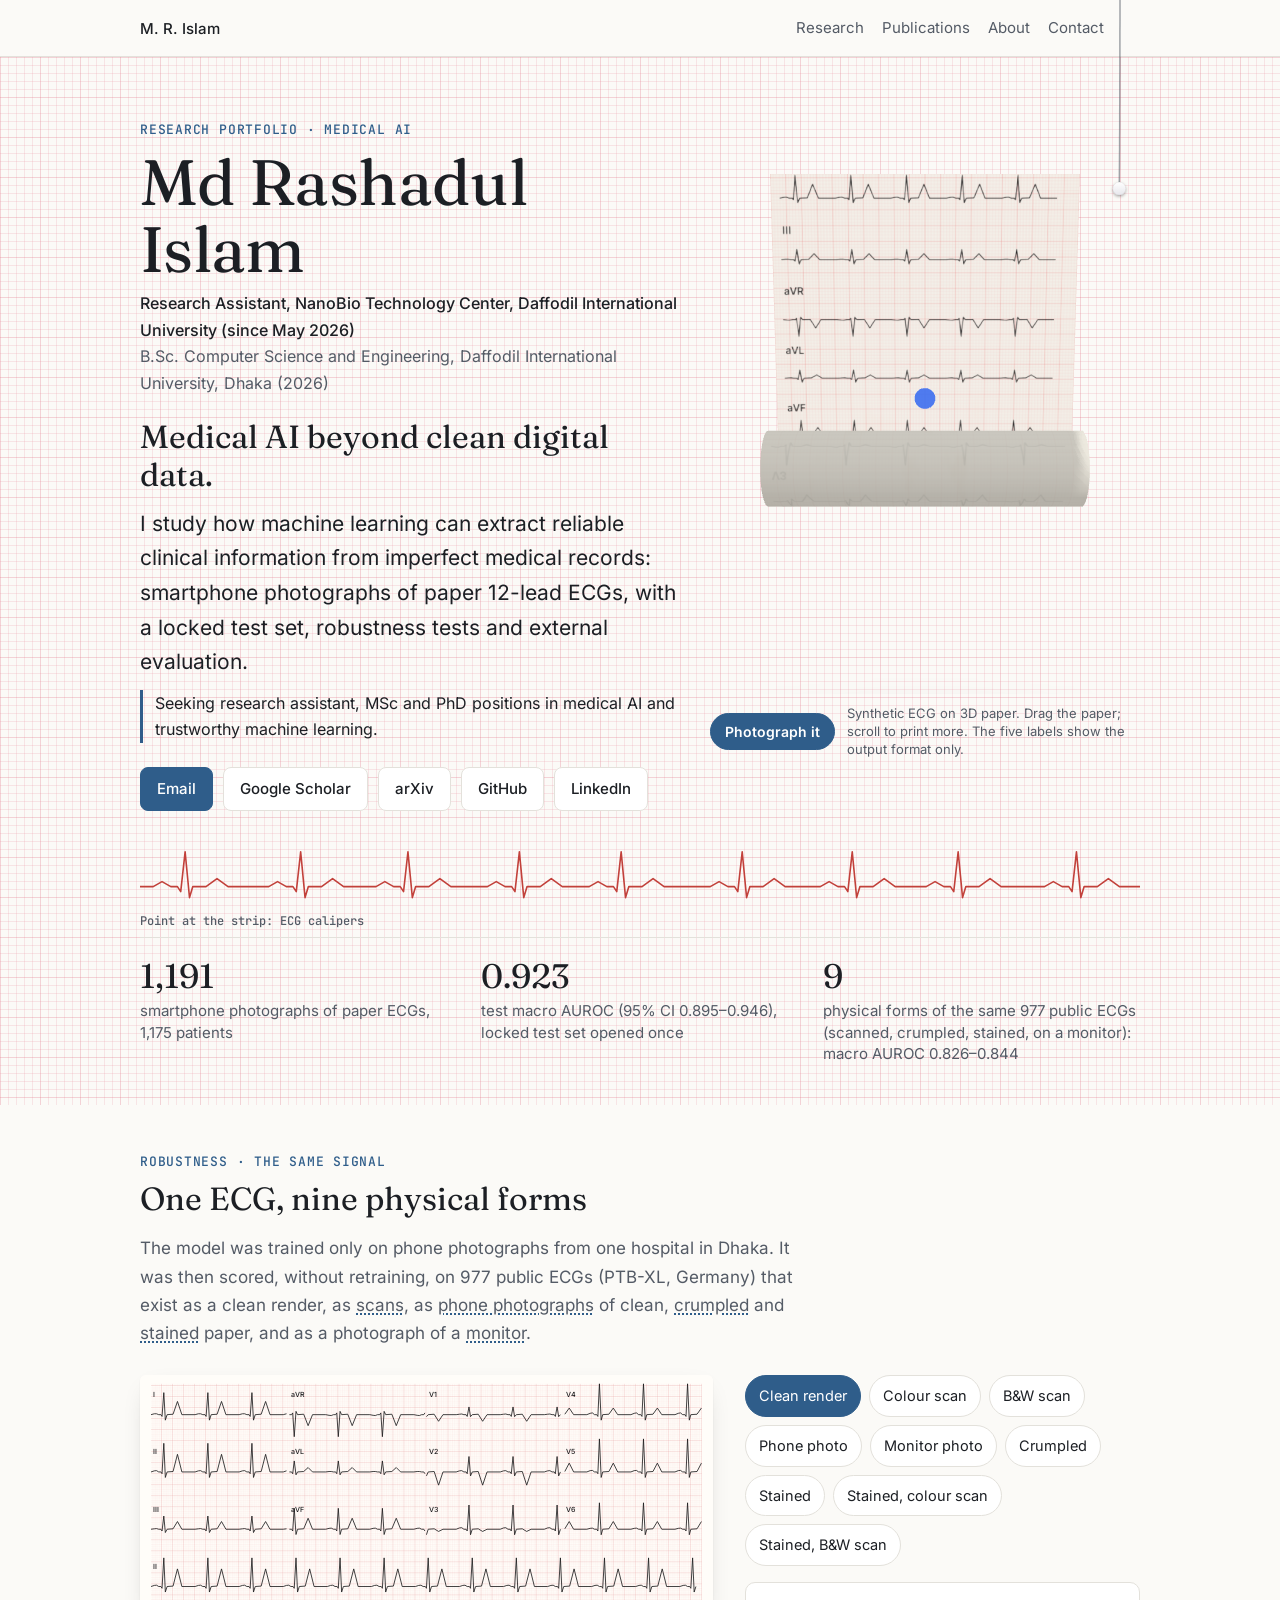
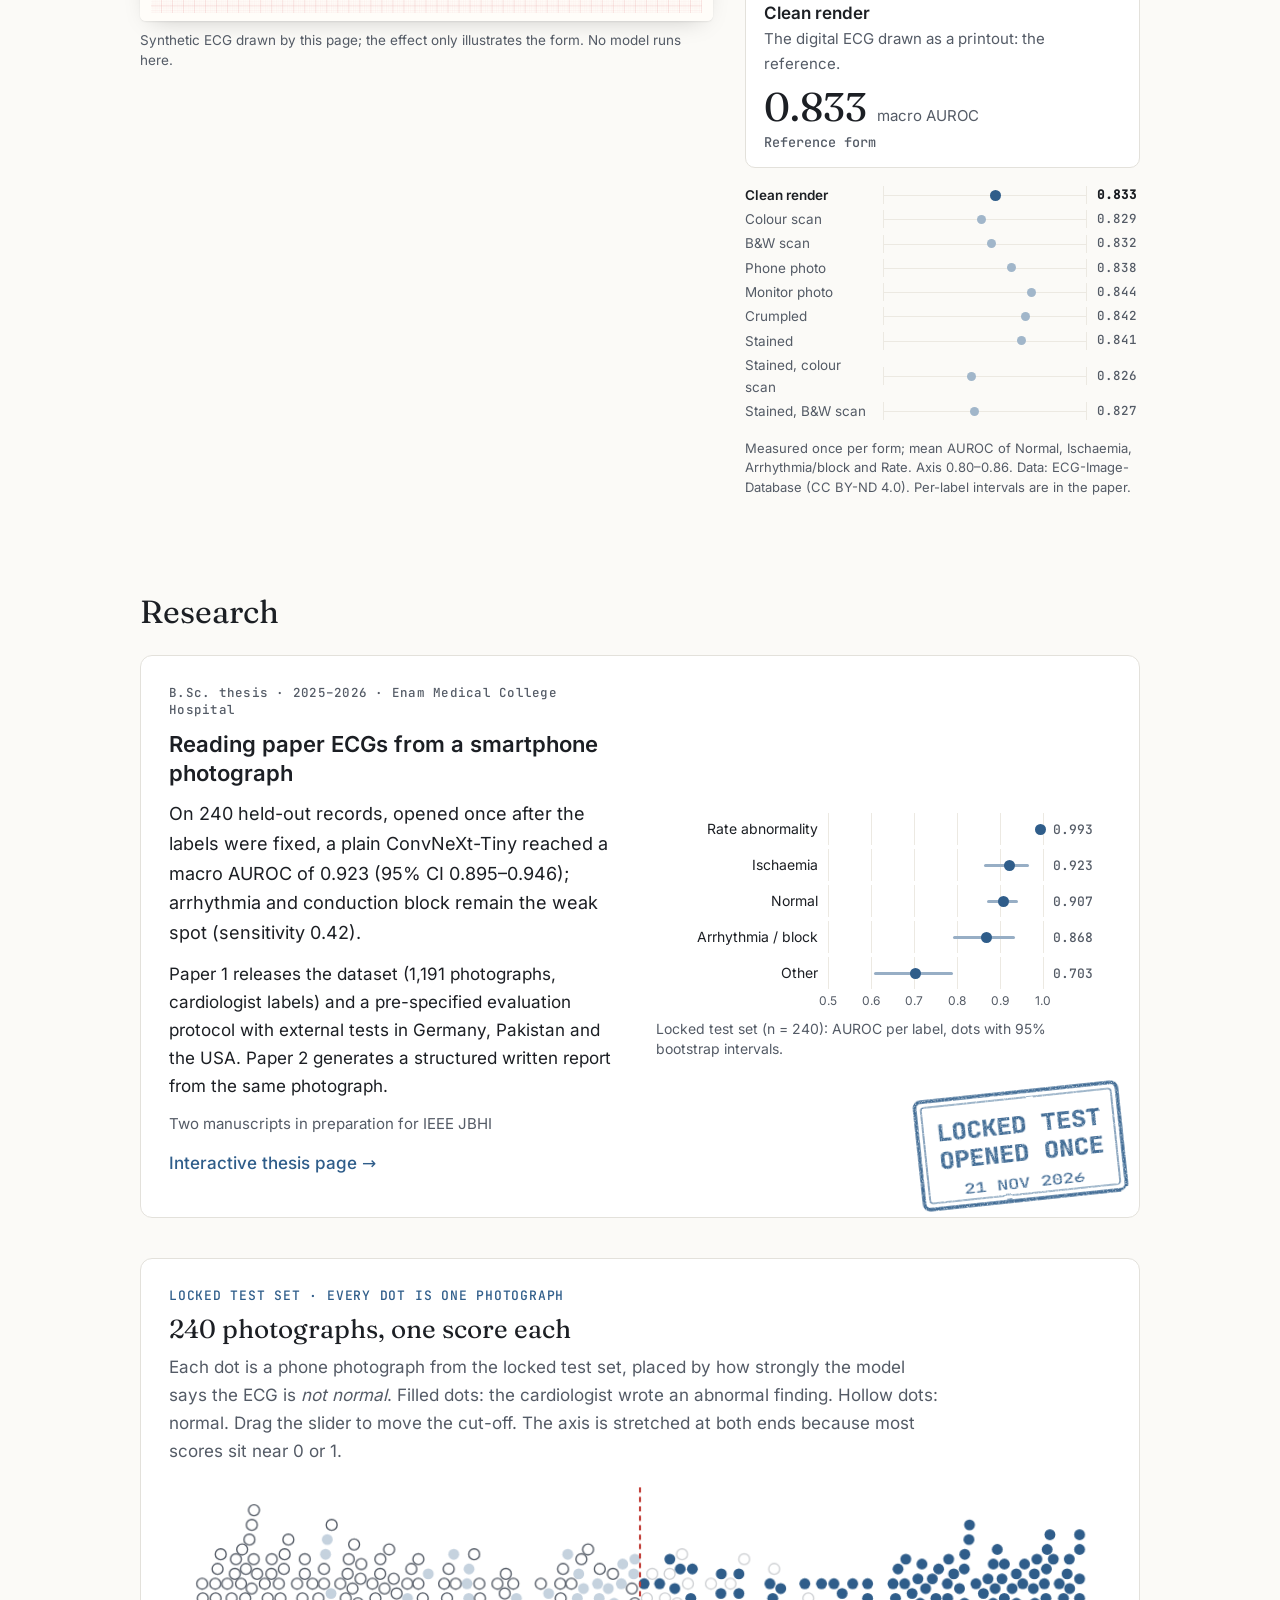
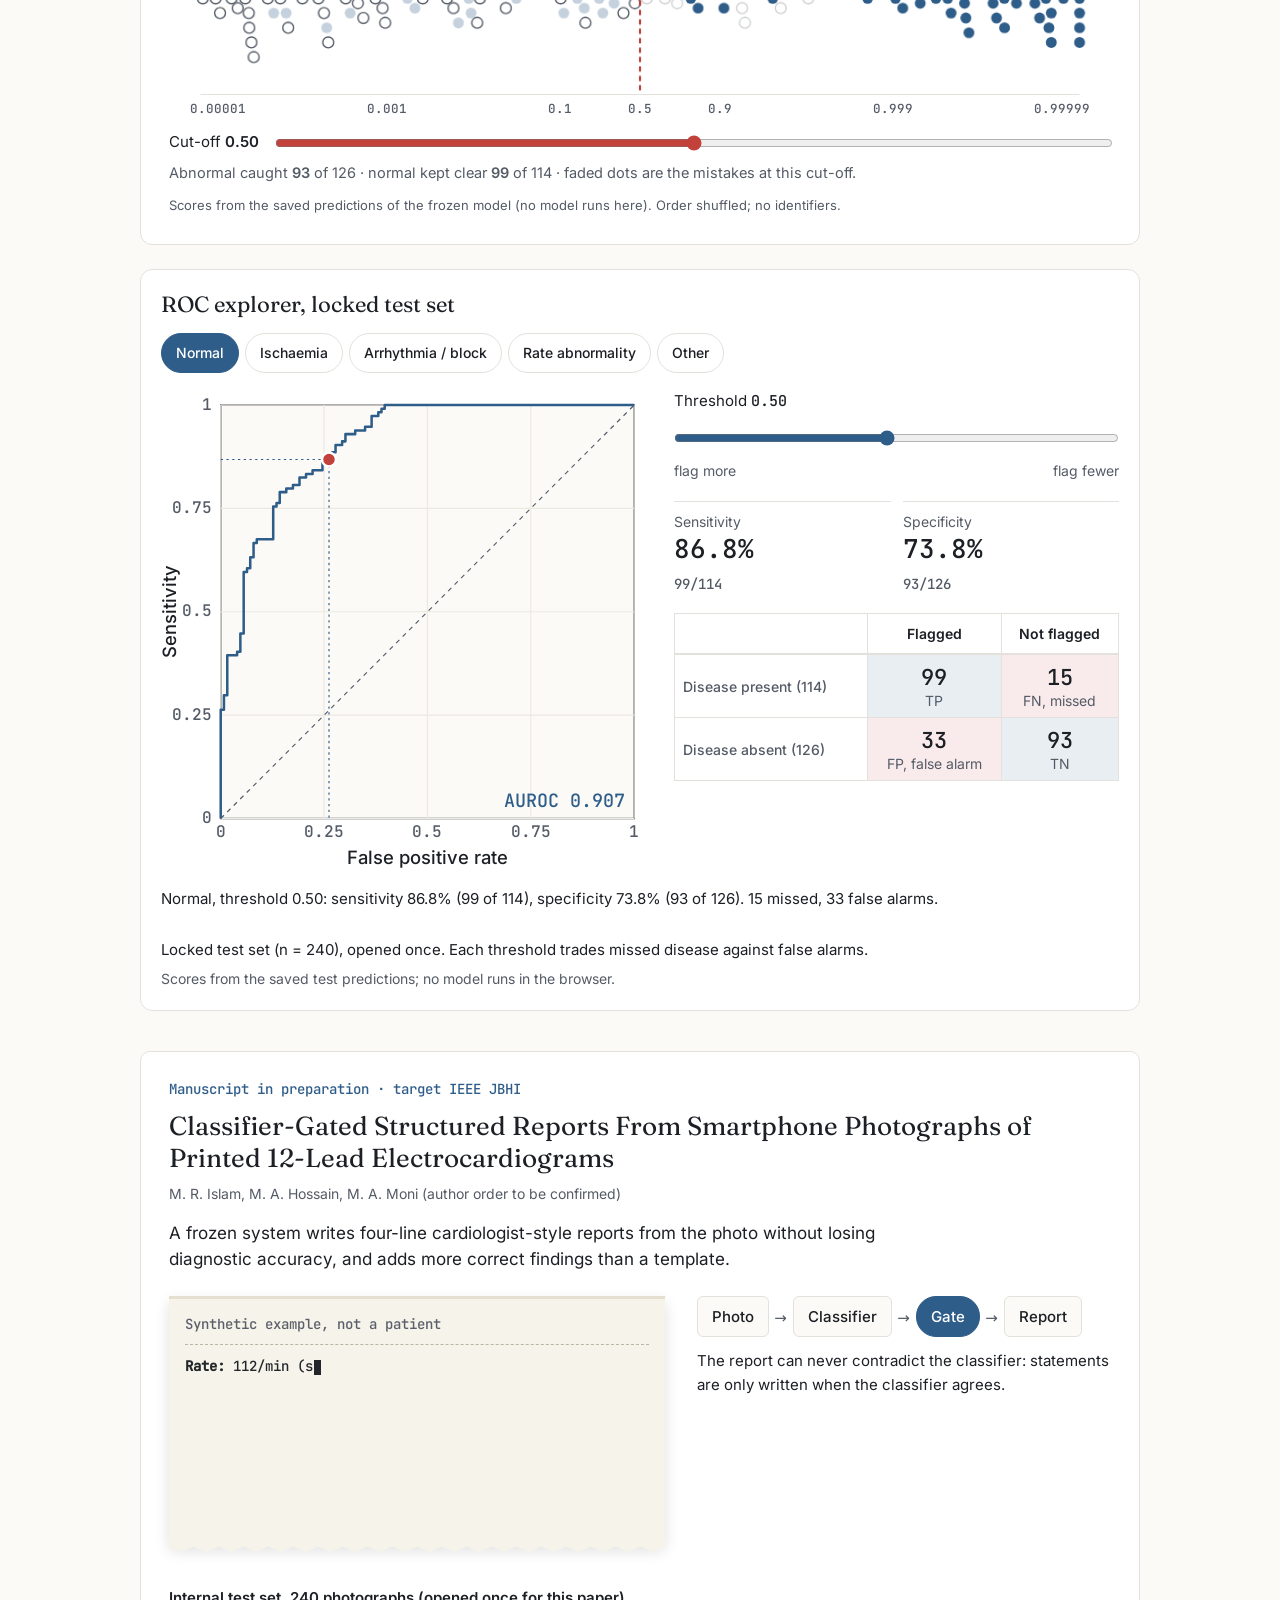
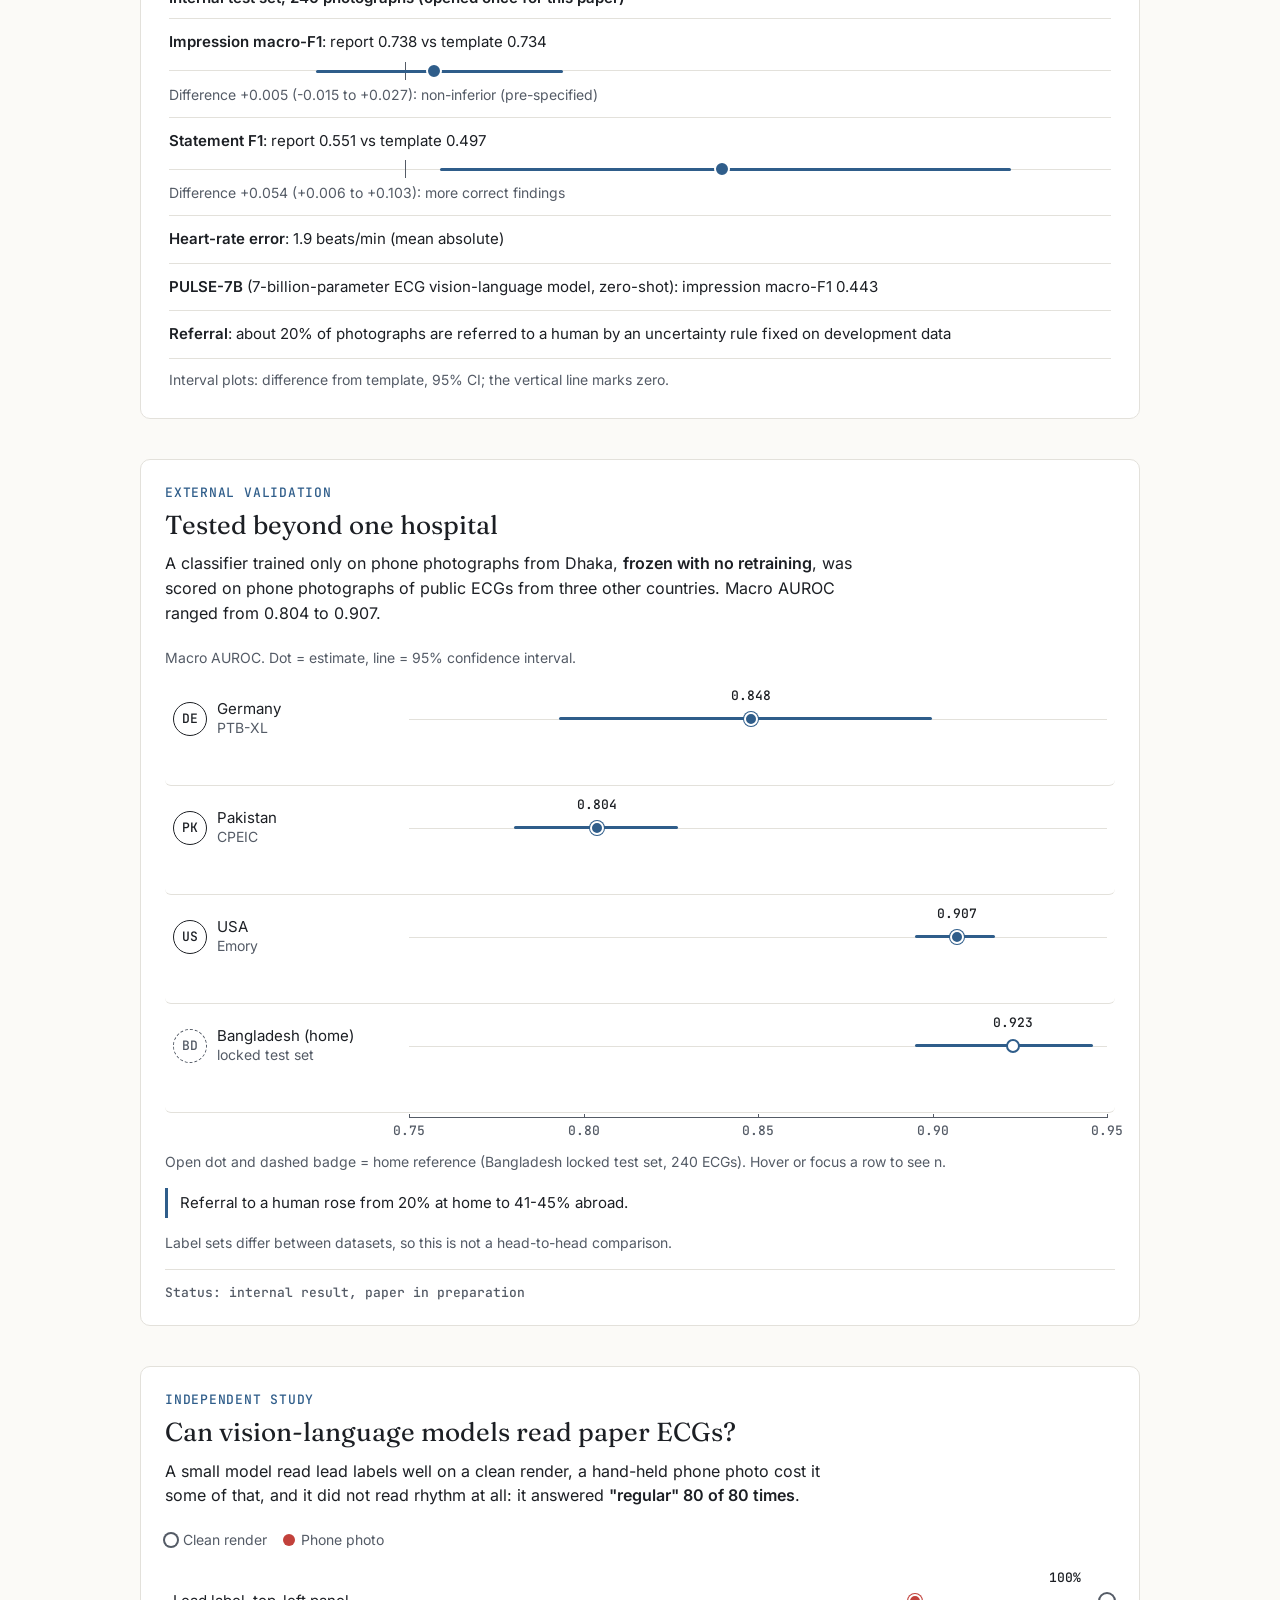
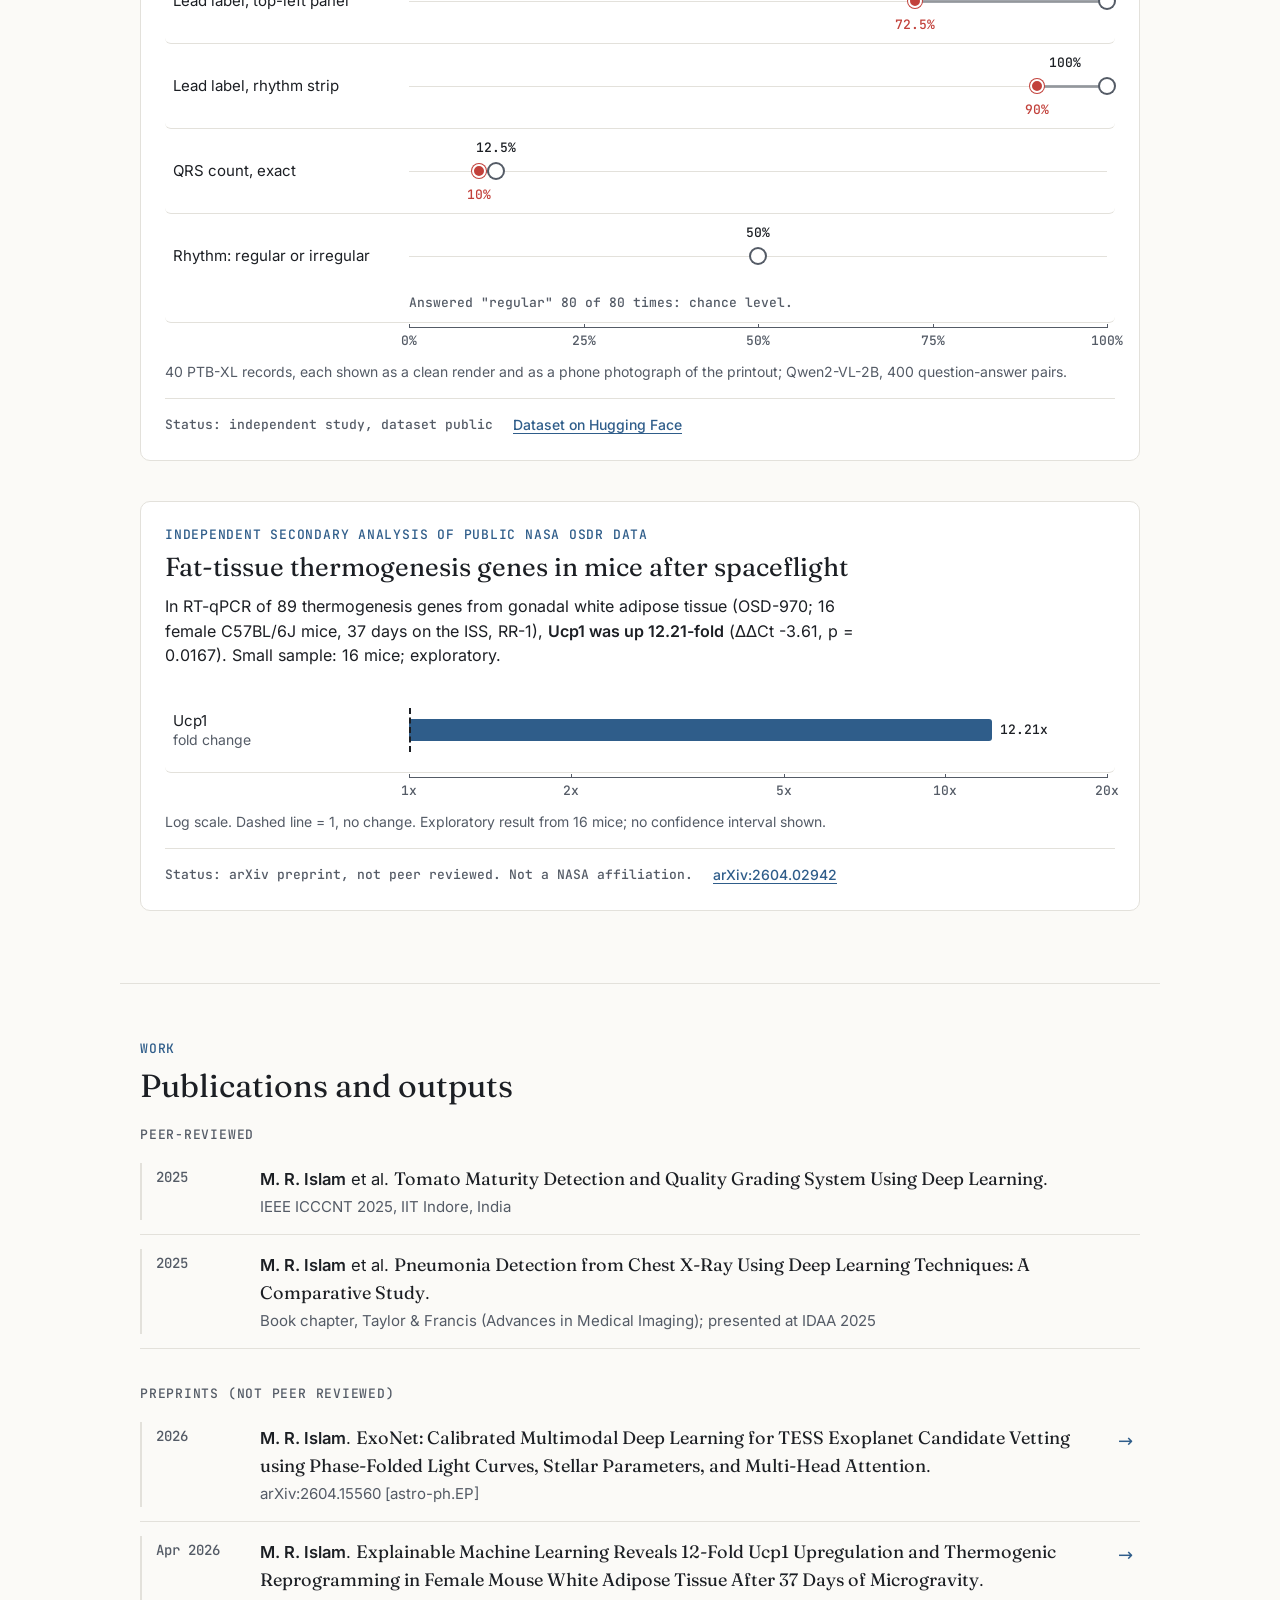
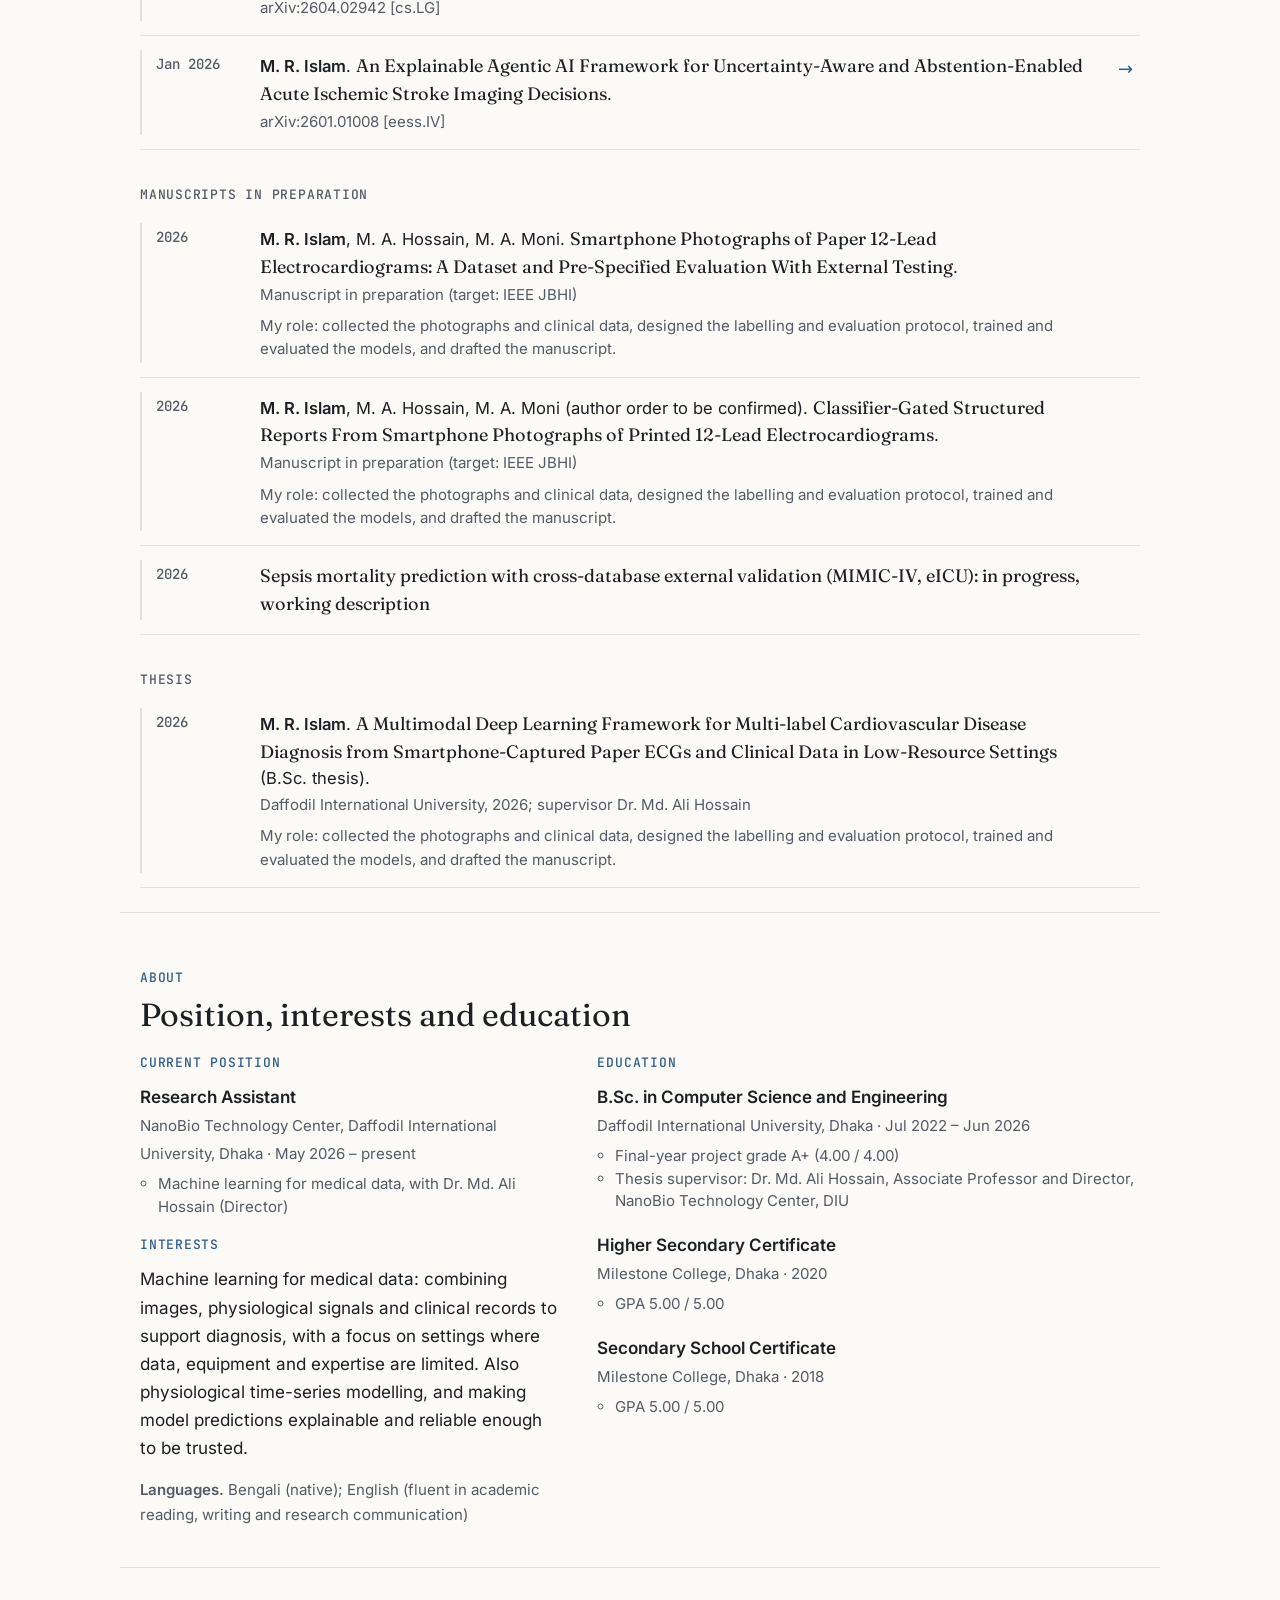
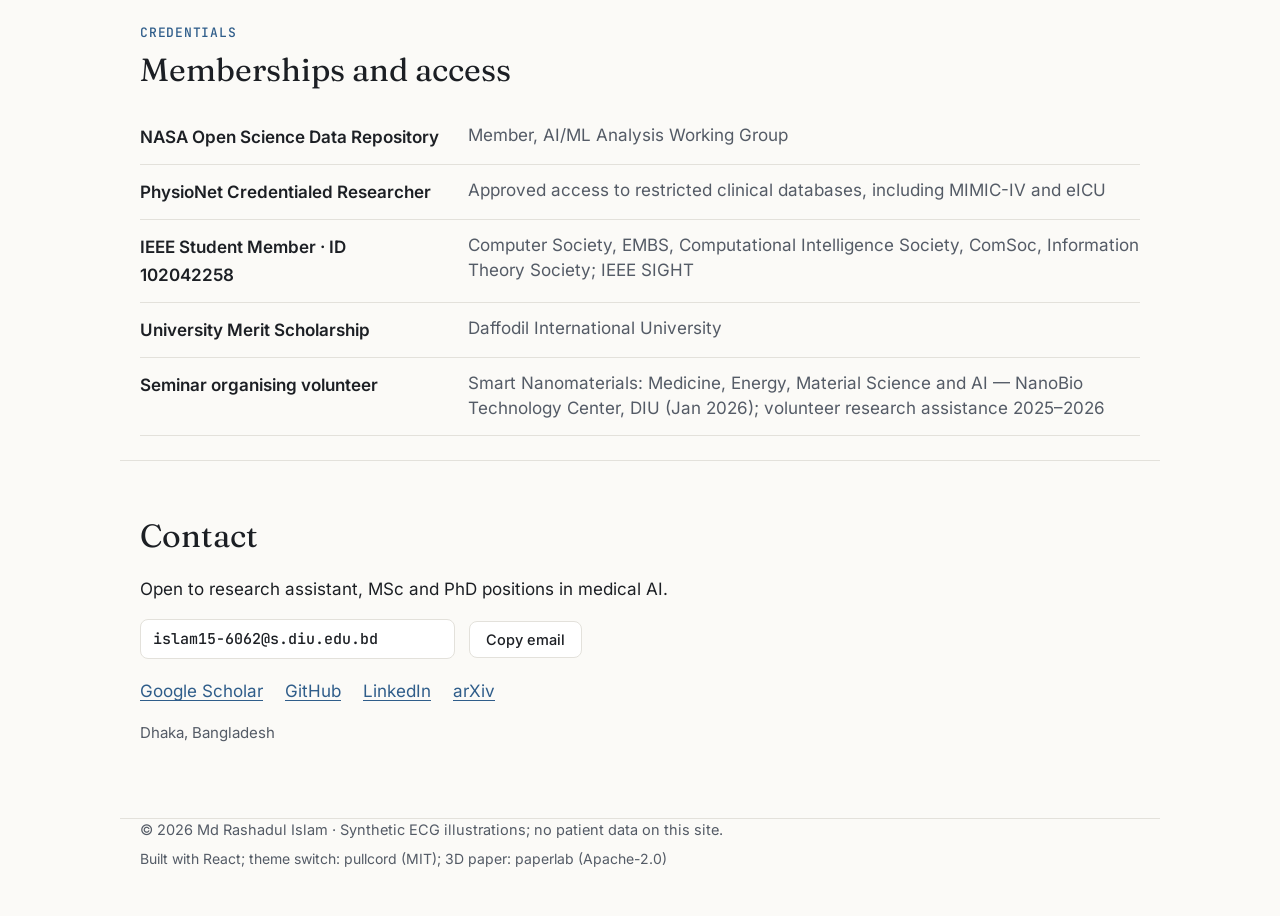
==== commit 7ac89bb0: "Publish portfolio 2bc9348" ====
--- a/index.html
+++ b/index.html
@@ -12,13 +12,13 @@
     <meta property="og:description" content="Smartphone photographs of paper ECGs: dataset, locked-test evaluation and report generation." />
     <meta property="og:type" content="website" />
     <script type="application/ld+json">{"@context":"https://schema.org","@type":"Person","name":"Md Rashadul Islam","url":"https://www.rashadul.me/","jobTitle":"Research Assistant","worksFor":{"@type":"Organization","name":"NanoBio Technology Center, Daffodil International University"},"alumniOf":{"@type":"CollegeOrUniversity","name":"Daffodil International University"},"knowsAbout":["Medical AI","Electrocardiography","Computer vision","Robustness evaluation"],"sameAs":["https://scholar.google.com/citations?user=w472eK4AAAAJ","https://github.com/Rashadul22","https://www.linkedin.com/in/rashadul-islam-73790a241"]}</script>
-    <script type="module" crossorigin src="/assets/main-Bm9i5NxN.js"></script>
+    <script type="module" crossorigin src="/assets/main-STVocs8A.js"></script>
     <link rel="modulepreload" crossorigin href="/assets/latin-600-lxE_ZjDa.js">
     <link rel="stylesheet" crossorigin href="/assets/latin-600-W_FU9BuS.css">
     <link rel="stylesheet" crossorigin href="/assets/main-DdhUixFC.css">
   </head>
   <body>
-    <div id="root"><div class="ix"><div class="ix-dot" aria-hidden="true"></div><div class="ix-cal" aria-hidden="true"><i class="ix-cl"></i><i class="ix-cr"></i><b class="ix-lab"></b></div><div class="ix-card" aria-hidden="true"><div class="ix-paper"><svg viewBox="0 0 160 100" width="160" height="100"><path d="M0,58 L4,58 L8,55 L12,58 L15,61 L17,30 L19,66 L21,58 L28,58 L32,52 L36,58 L42,58 L46,55 L50,58 L53,61 L55,30 L57,66 L59,58 L66,58 L70,52 L74,58 L80,58 L84,55 L88,58 L91,61 L93,30 L95,66 L97,58 L104,58 L108,52 L112,58 L118,58 L122,55 L126,58 L129,61 L131,30 L133,66 L135,58 L142,58 L146,52 L150,58 L156,58 L160,55 L164,58 L167,61 L169,30 L171,66 L173,58 L180,58 L184,52 L188,58"></path></svg></div><span class="ix-cap"></span></div><svg class="ix-defs" width="0" height="0" aria-hidden="true"><filter id="ix-crumple"><feTurbulence type="fractalNoise" baseFrequency="0.035" numOctaves="2" seed="4" result="n"></feTurbulence><feDisplacementMap in="SourceGraphic" in2="n" scale="9"></feDisplacementMap></filter></svg><span id="ix-d-crumpled" class="ix-sr">Synthetic ECG on crumpled paper</span><span id="ix-d-stained" class="ix-sr">Synthetic ECG on stained paper</span><span id="ix-d-scanned" class="ix-sr">Synthetic ECG on paper, flatbed scan</span><span id="ix-d-monitor" class="ix-sr">Synthetic ECG on a monitor, photographed</span><span id="ix-d-photo" class="ix-sr">Synthetic ECG on paper, phone photo</span></div><a class="skip" href="#main">Skip to content</a><header class="top"><div class="wrap top-in"><a class="brand" href="#main">M. R. Islam</a><nav aria-label="Sections"><a href="#research">Research</a><a href="#publications">Publications</a><a href="#about">About</a><a href="#contact">Contact</a></nav></div></header><main id="main"><div class="hero-bg"><div class="pg-root" aria-hidden="true"></div><section class="hero wrap" aria-labelledby="name"><div class="hero-grid"><div class="hero-text"><p class="eyebrow">Research portfolio · Medical AI</p><h1 id="name">Md Rashadul Islam</h1><p class="aff"><span class="aff-pos">Research Assistant, NanoBio Technology Center, Daffodil International University</span><br/>B.Sc. Computer Science and Engineering, Daffodil International University, Dhaka (2026)</p><p class="tagline">Medical AI beyond clean digital data.</p><p class="lead">I study how machine learning can extract reliable clinical information from imperfect medical records: smartphone photographs of paper 12-lead ECGs, with a locked test set, robustness tests and external evaluation.</p><p class="seeking">Seeking research assistant, MSc and PhD positions in medical AI and trustworthy machine learning.</p><div class="actions"><a data-magnetic="true" class="btn primary" href="mailto:islam15-6062@s.diu.edu.bd">Email</a><a data-magnetic="true" class="btn" href="https://scholar.google.com/citations?user=w472eK4AAAAJ&amp;hl=en" target="_blank" rel="noopener">Google Scholar</a><a data-magnetic="true" class="btn" href="https://arxiv.org/search/?searchtype=author&amp;query=Rashadul+Islam" target="_blank" rel="noopener">arXiv</a><a data-magnetic="true" class="btn" href="https://github.com/Rashadul22" target="_blank" rel="noopener">GitHub</a><a data-magnetic="true" class="btn" href="https://www.linkedin.com/in/rashadul-islam-73790a241" target="_blank" rel="noopener">LinkedIn</a></div></div><figure class="hero-stage" data-caliper="fig · the input"><div class="hs-tilt"><div class="hs-poster" aria-hidden="true"></div><span class="hs-flash"></span><span class="hs-scan"></span></div><div class="hs-out" aria-live="polite"></div><figcaption><button type="button" class="hs-btn" data-magnetic="true">Photograph it</button><span>Synthetic ECG on 3D paper. Drag the paper; scroll to print more. The five labels show the output format only.</span></figcaption></figure></div><div class="hero-trace"><svg class="trace" viewBox="0 0 727 60" preserveAspectRatio="none" aria-hidden="true"><path d="M0 39.6L9.6 39.6L16.0 34.6L22.4 39.6L27.2 39.6L29.6 44.6L32.8 4.8L36.0 50.6L38.4 39.6L48.0 39.6L56.0 31.6L64.0 39.6L84.0 39.6L93.6 39.6L100.0 34.6L106.4 39.6L111.2 39.6L113.6 44.6L116.8 4.8L120.0 50.6L122.4 39.6L132.0 39.6L140.0 31.6L148.0 39.6L162.0 39.6L171.6 39.6L178.0 34.6L184.4 39.6L189.2 39.6L191.6 44.6L194.8 4.8L198.0 50.6L200.4 39.6L210.0 39.6L218.0 31.6L226.0 39.6L243.0 39.6L252.6 39.6L259.0 34.6L265.4 39.6L270.2 39.6L272.6 44.6L275.8 4.8L279.0 50.6L281.4 39.6L291.0 39.6L299.0 31.6L307.0 39.6L317.0 39.6L326.6 39.6L333.0 34.6L339.4 39.6L344.2 39.6L346.6 44.6L349.8 4.8L353.0 50.6L355.4 39.6L365.0 39.6L373.0 31.6L381.0 39.6L405.0 39.6L414.6 39.6L421.0 34.6L427.4 39.6L432.2 39.6L434.6 44.6L437.8 4.8L441.0 50.6L443.4 39.6L453.0 39.6L461.0 31.6L469.0 39.6L485.0 39.6L494.6 39.6L501.0 34.6L507.4 39.6L512.2 39.6L514.6 44.6L517.8 4.8L521.0 50.6L523.4 39.6L533.0 39.6L541.0 31.6L549.0 39.6L562.0 39.6L571.6 39.6L578.0 34.6L584.4 39.6L589.2 39.6L591.6 44.6L594.8 4.8L598.0 50.6L600.4 39.6L610.0 39.6L618.0 31.6L626.0 39.6L648.0 39.6L657.6 39.6L664.0 34.6L670.4 39.6L675.2 39.6L677.6 44.6L680.8 4.8L684.0 50.6L686.4 39.6L696.0 39.6L704.0 31.6L712.0 39.6L727.0 39.6"></path></svg><canvas class="fray-canvas" aria-hidden="true"></canvas><p class="trace-hint" aria-hidden="true">Point at the strip: ECG calipers</p></div><dl class="facts"><div><dt data-scramble="true">1,191</dt><dd>smartphone photographs of paper ECGs, 1,175 patients</dd></div><div><dt data-scramble="true">0.923</dt><dd>test macro AUROC (95% CI 0.895–0.946), locked test set opened once</dd></div><div><dt data-scramble="true">9</dt><dd>physical forms of the same 977 public ECGs (scanned, crumpled, stained, on a monitor): macro AUROC 0.826–0.844</dd></div></dl></section></div><section class="wrap section signal" aria-labelledby="signal-h"><p class="eyebrow">Robustness · the same signal</p><h2 id="signal-h">One ECG, nine physical forms</h2><p class="sub">The model was trained only on phone photographs from one hospital in Dhaka. It was then scored, without retraining, on 977 public ECGs (PTB-XL, Germany) that exist as a clean render, as <span data-reveal="scanned" tabindex="0" aria-describedby="ix-d-scanned">scans</span>, as <span data-reveal="photo" tabindex="0" aria-describedby="ix-d-photo">phone photographs</span> of clean,<!-- --> <span data-reveal="crumpled" tabindex="0" aria-describedby="ix-d-crumpled">crumpled</span> and <span data-reveal="stained" tabindex="0" aria-describedby="ix-d-stained">stained</span> paper, and as a photograph of a <span data-reveal="monitor" tabindex="0" aria-describedby="ix-d-monitor">monitor</span>.</p><div class="signal-grid"><svg width="0" height="0" style="position:absolute" aria-hidden="true"><filter id="crumple"><feTurbulence type="fractalNoise" baseFrequency="0.02 0.03" numOctaves="2" seed="3" result="n"></feTurbulence><feDisplacementMap in="SourceGraphic" in2="n" scale="0" xChannelSelector="R" yChannelSelector="G"></feDisplacementMap></filter></svg><figure class="stage form-render" data-caliper="fig · nine forms"><div class="tilt"><div class="sheet-wrap"><div class="warp"><div class="lns-wrap  "><svg class="sheet" viewBox="0 0 260 112" aria-hidden="true"><defs><pattern id="g1" width="1" height="1" patternUnits="userSpaceOnUse"><path d="M1 0V1H0" class="g-minor"></path></pattern><pattern id="g5" width="5" height="5" patternUnits="userSpaceOnUse"><rect width="5" height="5" fill="url(#g1)"></rect><path d="M5 0V5H0" class="g-major"></path></pattern></defs><rect width="260" height="112" class="paper"></rect><rect x="5" y="4" width="250" height="104" fill="url(#g5)"></rect><g><path d="M5.0 18.0L5.0 18.0L6.5 17.6L7.5 17.6L8.5 18.0L9.5 18.0L10.0 18.8L10.8 8.0L11.5 20.5L12.3 18.0L15.0 17.8L17.0 12.0L19.0 18.0L25.0 18.0L25.0 18.0L26.5 17.6L27.5 17.6L28.5 18.0L29.5 18.0L30.0 18.8L30.8 8.0L31.5 20.5L32.3 18.0L35.0 17.8L37.0 12.0L39.0 18.0L45.0 18.0L45.0 18.0L46.5 17.6L47.5 17.6L48.5 18.0L49.5 18.0L50.0 18.8L50.8 8.0L51.5 20.5L52.3 18.0L55.0 17.8L57.0 12.0L59.0 18.0L65.0 18.0L65.0 18.0L66.5 17.6" class="ink"></path><text x="6" y="10" class="lead">I</text></g><g><path d="M67.8 18.0L68.8 18.0L69.3 17.2L70.0 28.0L70.8 16.5L71.5 18.0L74.3 17.8L76.3 23.0L78.3 18.0L84.3 18.0L84.3 18.0L85.8 18.3L86.8 18.4L87.8 18.0L88.8 18.0L89.3 17.2L90.0 28.0L90.8 16.5L91.5 18.0L94.3 17.8L96.3 23.0L98.3 18.0L104.3 18.0L104.3 18.0L105.8 18.3L106.8 18.4L107.8 18.0L108.8 18.0L109.3 17.2L110.0 28.0L110.8 16.5L111.5 18.0L114.3 17.8L116.3 23.0L118.3 18.0L124.3 18.0L124.3 18.0L125.8 18.3L126.8 18.4L127.8 18.0L128.8 18.0L129.3 17.2" class="ink"></path><text x="68.5" y="10" class="lead">aVR</text></g><g><path d="M130.0 18.9L130.8 18.0L133.5 17.8L135.5 21.0L137.5 18.0L143.5 18.0L143.5 18.0L145.0 17.8L146.0 17.7L147.0 18.0L148.0 18.0L148.5 18.8L149.3 14.5L150.0 18.9L150.8 18.0L153.5 17.8L155.5 21.0L157.5 18.0L163.5 18.0L163.5 18.0L165.0 17.8L166.0 17.7L167.0 18.0L168.0 18.0L168.5 18.8L169.3 14.5L170.0 18.9L170.8 18.0L173.5 17.8L175.5 21.0L177.5 18.0L183.5 18.0L183.5 18.0L185.0 17.8L186.0 17.7L187.0 18.0L188.0 18.0L188.5 18.8L189.3 14.5L190.0 18.9L190.8 18.0" class="ink"></path><text x="131" y="10" class="lead">V1</text></g><g><path d="M192.8 17.8L194.8 15.0L196.8 18.0L202.8 18.0L202.8 18.0L204.3 17.4L205.3 17.2L206.3 18.0L207.3 18.0L207.8 18.8L208.5 4.0L209.3 20.5L210.0 18.0L212.8 17.8L214.8 15.0L216.8 18.0L222.8 18.0L222.8 18.0L224.3 17.4L225.3 17.2L226.3 18.0L227.3 18.0L227.8 18.8L228.5 4.0L229.3 20.5L230.0 18.0L232.8 17.8L234.8 15.0L236.8 18.0L242.8 18.0L242.8 18.0L244.3 17.4L245.3 17.2L246.3 18.0L247.3 18.0L247.8 18.8L248.5 4.0L249.3 20.5L250.0 18.0L252.8 17.8L254.8 15.0" class="ink"></path><text x="193.5" y="10" class="lead">V4</text></g><g><path d="M5.0 44.0L5.0 44.0L6.5 43.5L7.5 43.4L8.5 44.0L9.5 44.0L10.0 44.8L10.8 31.0L11.5 46.5L12.3 44.0L15.0 43.8L17.0 36.0L19.0 44.0L25.0 44.0L25.0 44.0L26.5 43.5L27.5 43.4L28.5 44.0L29.5 44.0L30.0 44.8L30.8 31.0L31.5 46.5L32.3 44.0L35.0 43.8L37.0 36.0L39.0 44.0L45.0 44.0L45.0 44.0L46.5 43.5L47.5 43.4L48.5 44.0L49.5 44.0L50.0 44.8L50.8 31.0L51.5 46.5L52.3 44.0L55.0 43.8L57.0 36.0L59.0 44.0L65.0 44.0L65.0 44.0L66.5 43.5" class="ink"></path><text x="6" y="36" class="lead">II</text></g><g><path d="M67.8 44.0L68.8 44.0L69.3 44.8L70.0 39.0L70.8 45.3L71.5 44.0L74.3 43.8L76.3 42.0L78.3 44.0L84.3 44.0L84.3 44.0L85.8 43.8L86.8 43.8L87.8 44.0L88.8 44.0L89.3 44.8L90.0 39.0L90.8 45.3L91.5 44.0L94.3 43.8L96.3 42.0L98.3 44.0L104.3 44.0L104.3 44.0L105.8 43.8L106.8 43.8L107.8 44.0L108.8 44.0L109.3 44.8L110.0 39.0L110.8 45.3L111.5 44.0L114.3 43.8L116.3 42.0L118.3 44.0L124.3 44.0L124.3 44.0L125.8 43.8L126.8 43.8L127.8 44.0L128.8 44.0L129.3 44.8" class="ink"></path><text x="68.5" y="36" class="lead">aVL</text></g><g><path d="M130.0 45.8L130.8 44.0L133.5 43.8L135.5 50.0L137.5 44.0L143.5 44.0L143.5 44.0L145.0 43.5L146.0 43.4L147.0 44.0L148.0 44.0L148.5 44.8L149.3 37.0L150.0 45.8L150.8 44.0L153.5 43.8L155.5 50.0L157.5 44.0L163.5 44.0L163.5 44.0L165.0 43.5L166.0 43.4L167.0 44.0L168.0 44.0L168.5 44.8L169.3 37.0L170.0 45.8L170.8 44.0L173.5 43.8L175.5 50.0L177.5 44.0L183.5 44.0L183.5 44.0L185.0 43.5L186.0 43.4L187.0 44.0L188.0 44.0L188.5 44.8L189.3 37.0L190.0 45.8L190.8 44.0" class="ink"></path><text x="131" y="36" class="lead">V2</text></g><g><path d="M192.8 43.8L194.8 40.0L196.8 44.0L202.8 44.0L202.8 44.0L204.3 43.4L205.3 43.3L206.3 44.0L207.3 44.0L207.8 44.8L208.5 29.0L209.3 46.5L210.0 44.0L212.8 43.8L214.8 40.0L216.8 44.0L222.8 44.0L222.8 44.0L224.3 43.4L225.3 43.3L226.3 44.0L227.3 44.0L227.8 44.8L228.5 29.0L229.3 46.5L230.0 44.0L232.8 43.8L234.8 40.0L236.8 44.0L242.8 44.0L242.8 44.0L244.3 43.4L245.3 43.3L246.3 44.0L247.3 44.0L247.8 44.8L248.5 29.0L249.3 46.5L250.0 44.0L252.8 43.8L254.8 40.0" class="ink"></path><text x="193.5" y="36" class="lead">V5</text></g><g><path d="M5.0 70.0L5.0 70.0L6.5 69.8L7.5 69.7L8.5 70.0L9.5 70.0L10.0 70.8L10.8 64.0L11.5 71.5L12.3 70.0L15.0 69.8L17.0 66.5L19.0 70.0L25.0 70.0L25.0 70.0L26.5 69.8L27.5 69.7L28.5 70.0L29.5 70.0L30.0 70.8L30.8 64.0L31.5 71.5L32.3 70.0L35.0 69.8L37.0 66.5L39.0 70.0L45.0 70.0L45.0 70.0L46.5 69.8L47.5 69.7L48.5 70.0L49.5 70.0L50.0 70.8L50.8 64.0L51.5 71.5L52.3 70.0L55.0 69.8L57.0 66.5L59.0 70.0L65.0 70.0L65.0 70.0L66.5 69.8" class="ink"></path><text x="6" y="62" class="lead">III</text></g><g><path d="M67.8 70.0L68.8 70.0L69.3 70.8L70.0 60.5L70.8 72.4L71.5 70.0L74.3 69.8L76.3 65.0L78.3 70.0L84.3 70.0L84.3 70.0L85.8 69.6L86.8 69.5L87.8 70.0L88.8 70.0L89.3 70.8L90.0 60.5L90.8 72.4L91.5 70.0L94.3 69.8L96.3 65.0L98.3 70.0L104.3 70.0L104.3 70.0L105.8 69.6L106.8 69.5L107.8 70.0L108.8 70.0L109.3 70.8L110.0 60.5L110.8 72.4L111.5 70.0L114.3 69.8L116.3 65.0L118.3 70.0L124.3 70.0L124.3 70.0L125.8 69.6L126.8 69.5L127.8 70.0L128.8 70.0L129.3 70.8" class="ink"></path><text x="68.5" y="62" class="lead">aVF</text></g><g><path d="M130.0 72.5L130.8 70.0L133.5 69.8L135.5 71.0L137.5 70.0L143.5 70.0L143.5 70.0L145.0 69.4L146.0 69.3L147.0 70.0L148.0 70.0L148.5 70.8L149.3 59.0L150.0 72.5L150.8 70.0L153.5 69.8L155.5 71.0L157.5 70.0L163.5 70.0L163.5 70.0L165.0 69.4L166.0 69.3L167.0 70.0L168.0 70.0L168.5 70.8L169.3 59.0L170.0 72.5L170.8 70.0L173.5 69.8L175.5 71.0L177.5 70.0L183.5 70.0L183.5 70.0L185.0 69.4L186.0 69.3L187.0 70.0L188.0 70.0L188.5 70.8L189.3 59.0L190.0 72.5L190.8 70.0" class="ink"></path><text x="131" y="62" class="lead">V3</text></g><g><path d="M192.8 69.8L194.8 66.5L196.8 70.0L202.8 70.0L202.8 70.0L204.3 69.6L205.3 69.5L206.3 70.0L207.3 70.0L207.8 70.8L208.5 58.0L209.3 72.5L210.0 70.0L212.8 69.8L214.8 66.5L216.8 70.0L222.8 70.0L222.8 70.0L224.3 69.6L225.3 69.5L226.3 70.0L227.3 70.0L227.8 70.8L228.5 58.0L229.3 72.5L230.0 70.0L232.8 69.8L234.8 66.5L236.8 70.0L242.8 70.0L242.8 70.0L244.3 69.6L245.3 69.5L246.3 70.0L247.3 70.0L247.8 70.8L248.5 58.0L249.3 72.5L250.0 70.0L252.8 69.8L254.8 66.5" class="ink"></path><text x="193.5" y="62" class="lead">V6</text></g><path d="M5.0 96.0L5.0 96.0L6.5 95.5L7.5 95.4L8.5 96.0L9.5 96.0L10.0 96.8L10.8 83.0L11.5 98.5L12.3 96.0L15.0 95.8L17.0 88.0L19.0 96.0L25.0 96.0L25.0 96.0L26.5 95.5L27.5 95.4L28.5 96.0L29.5 96.0L30.0 96.8L30.8 83.0L31.5 98.5L32.3 96.0L35.0 95.8L37.0 88.0L39.0 96.0L45.0 96.0L45.0 96.0L46.5 95.5L47.5 95.4L48.5 96.0L49.5 96.0L50.0 96.8L50.8 83.0L51.5 98.5L52.3 96.0L55.0 95.8L57.0 88.0L59.0 96.0L65.0 96.0L65.0 96.0L66.5 95.5L67.5 95.4L68.5 96.0L69.5 96.0L70.0 96.8L70.8 83.0L71.5 98.5L72.3 96.0L75.0 95.8L77.0 88.0L79.0 96.0L85.0 96.0L85.0 96.0L86.5 95.5L87.5 95.4L88.5 96.0L89.5 96.0L90.0 96.8L90.8 83.0L91.5 98.5L92.3 96.0L95.0 95.8L97.0 88.0L99.0 96.0L105.0 96.0L105.0 96.0L106.5 95.5L107.5 95.4L108.5 96.0L109.5 96.0L110.0 96.8L110.8 83.0L111.5 98.5L112.3 96.0L115.0 95.8L117.0 88.0L119.0 96.0L125.0 96.0L125.0 96.0L126.5 95.5L127.5 95.4L128.5 96.0L129.5 96.0L130.0 96.8L130.8 83.0L131.5 98.5L132.3 96.0L135.0 95.8L137.0 88.0L139.0 96.0L145.0 96.0L145.0 96.0L146.5 95.5L147.5 95.4L148.5 96.0L149.5 96.0L150.0 96.8L150.8 83.0L151.5 98.5L152.3 96.0L155.0 95.8L157.0 88.0L159.0 96.0L165.0 96.0L165.0 96.0L166.5 95.5L167.5 95.4L168.5 96.0L169.5 96.0L170.0 96.8L170.8 83.0L171.5 98.5L172.3 96.0L175.0 95.8L177.0 88.0L179.0 96.0L185.0 96.0L185.0 96.0L186.5 95.5L187.5 95.4L188.5 96.0L189.5 96.0L190.0 96.8L190.8 83.0L191.5 98.5L192.3 96.0L195.0 95.8L197.0 88.0L199.0 96.0L205.0 96.0L205.0 96.0L206.5 95.5L207.5 95.4L208.5 96.0L209.5 96.0L210.0 96.8L210.8 83.0L211.5 98.5L212.2 96.0L215.0 95.8L217.0 88.0L219.0 96.0L225.0 96.0L225.0 96.0L226.5 95.5L227.5 95.4L228.5 96.0L229.5 96.0L230.0 96.8L230.8 83.0L231.5 98.5L232.3 96.0L235.0 95.8L237.0 88.0L239.0 96.0L245.0 96.0L245.0 96.0L246.5 95.5L247.5 95.4L248.5 96.0L249.5 96.0L250.0 96.8L250.8 83.0L251.5 98.5L252.3 96.0" class="ink"></path><text x="6" y="88" class="lead">II</text></svg></div></div><span class="fx creases"></span><span class="fx stains"></span><span class="fx moire"></span><span class="fx light"></span><span class="glare"></span></div></div><figcaption>Synthetic ECG drawn by this page; the effect only illustrates the form. No model runs here.</figcaption></figure><div class="panel"><div class="forms" role="radiogroup" aria-label="Physical form of the ECG"><label class="on"><input type="radio" name="form" checked="" value="render"/>Clean render</label><label class=""><input type="radio" name="form" value="scan"/>Colour scan</label><label class=""><input type="radio" name="form" value="bw"/>B&amp;W scan</label><label class=""><input type="radio" name="form" value="photo"/>Phone photo</label><label class=""><input type="radio" name="form" value="monitor"/>Monitor photo</label><label class=""><input type="radio" name="form" value="crumpled"/>Crumpled</label><label class=""><input type="radio" name="form" value="stained"/>Stained</label><label class=""><input type="radio" name="form" value="stainscan"/>Stained, colour scan</label><label class=""><input type="radio" name="form" value="stainbw"/>Stained, B&amp;W scan</label></div><div class="readout" role="status" aria-live="polite"><p class="ro-form">Clean render</p><p class="ro-note">The digital ECG drawn as a printout: the reference.</p><p class="ro-num"><span data-scramble="true">0.833</span> macro AUROC</p><p class="ro-diff">Reference form</p></div><ol class="strip" aria-label="Macro AUROC for all nine forms"><li class="on"><span class="s-lab">Clean render</span><span class="s-track"><i style="left:55.0%"></i></span><span class="s-val">0.833</span></li><li class=""><span class="s-lab">Colour scan</span><span class="s-track"><i style="left:48.3%"></i></span><span class="s-val">0.829</span></li><li class=""><span class="s-lab">B&amp;W scan</span><span class="s-track"><i style="left:53.3%"></i></span><span class="s-val">0.832</span></li><li class=""><span class="s-lab">Phone photo</span><span class="s-track"><i style="left:63.3%"></i></span><span class="s-val">0.838</span></li><li class=""><span class="s-lab">Monitor photo</span><span class="s-track"><i style="left:73.3%"></i></span><span class="s-val">0.844</span></li><li class=""><span class="s-lab">Crumpled</span><span class="s-track"><i style="left:70.0%"></i></span><span class="s-val">0.842</span></li><li class=""><span class="s-lab">Stained</span><span class="s-track"><i style="left:68.3%"></i></span><span class="s-val">0.841</span></li><li class=""><span class="s-lab">Stained, colour scan</span><span class="s-track"><i style="left:43.3%"></i></span><span class="s-val">0.826</span></li><li class=""><span class="s-lab">Stained, B&amp;W scan</span><span class="s-track"><i style="left:45.0%"></i></span><span class="s-val">0.827</span></li></ol><p class="fine">Measured once per form; mean AUROC of Normal, Ischaemia, Arrhythmia/block and Rate. Axis 0.80–0.86. Data: ECG-Image-Database (CC BY-ND 4.0). Per-label intervals are in the paper.</p></div></div></section><section id="research" class="wrap section" aria-labelledby="research-h"><h2 id="research-h">Research</h2><article class="card" id="ecg" data-tilt="true"><span role="img" aria-label="LOCKED TEST, OPENED ONCE, 21 NOV 2026" class="stp-root stp-bottom-right stp-done " style="--stp-ink:var(--accent);width:209px;max-width:70%"><svg viewBox="0 0 209 114" width="100%" aria-hidden="true" focusable="false"><defs><filter id="stpfR14s" x="-5%" y="-5%" width="110%" height="110%"><feTurbulence type="fractalNoise" baseFrequency="0.9" numOctaves="2" seed="7" result="n"></feTurbulence><feColorMatrix in="n" type="matrix" values="0 0 0 0 0  0 0 0 0 0  0 0 0 0 0  0 0 0 -2.6 2.35" result="m"></feColorMatrix><feTurbulence type="fractalNoise" baseFrequency="0.04" numOctaves="1" seed="3" result="w"></feTurbulence><feDisplacementMap in="SourceGraphic" in2="w" scale="2.2" result="d"></feDisplacementMap><feComposite in="d" in2="m" operator="in"></feComposite></filter></defs><g filter="url(#stpfR14s)" fill="var(--accent)" stroke="var(--accent)"><rect x="3" y="3" width="203" height="108" rx="6" fill="none" stroke-width="3.5"></rect><rect x="9" y="9" width="191" height="96" rx="3" fill="none" stroke-width="1.2"></rect><text x="104.5" y="44" text-anchor="middle" textLength="165" lengthAdjust="spacingAndGlyphs" stroke="none" style="font:700 22px var(--mono)">LOCKED TEST</text><text x="104.5" y="72" text-anchor="middle" textLength="165" lengthAdjust="spacingAndGlyphs" stroke="none" style="font:700 22px var(--mono)">OPENED ONCE</text><text x="104.5" y="99" text-anchor="middle" textLength="121" lengthAdjust="spacingAndGlyphs" stroke="none" style="font:500 14px var(--mono)">21 NOV 2026</text></g></svg></span><div class="card-text"><p class="tag">B.Sc. thesis · 2025–2026 · Enam Medical College Hospital</p><h3>Reading paper ECGs from a smartphone photograph</h3><p class="finding">On 240 held-out records, opened once after the labels were fixed, a plain ConvNeXt-Tiny reached a macro AUROC of 0.923 (95% CI 0.895–0.946); arrhythmia and conduction block remain the weak spot (sensitivity 0.42).</p><p>Paper 1 releases the dataset (1,191 photographs, cardiologist labels) and a pre-specified evaluation protocol with external tests in Germany, Pakistan and the USA. Paper 2 generates a structured written report from the same photograph.</p><p class="status">Two manuscripts in preparation for IEEE JBHI</p><p class="links"><a href="thesis/">Interactive thesis page<!-- --> →</a></p></div><figure class="fig" data-caliper="fig · test AUROC"><div class="chart" role="table" aria-label="Test AUROC per label with 95% confidence intervals"><div class="row" role="row"><span class="lab" role="rowheader">Rate abnormality</span><span class="track" role="cell" aria-label="0.993, 95% CI 0.985 to 0.998"><i class="grid" style="left:0.00%"></i><i class="grid" style="left:20.00%"></i><i class="grid" style="left:40.00%"></i><i class="grid" style="left:60.00%"></i><i class="grid" style="left:80.00%"></i><i class="grid" style="left:100.00%"></i><i class="ci" style="left:97.00%;width:calc(99.60% - 97.00%)"></i><i class="dot" style="left:98.60%"></i></span><span class="val" role="cell" aria-hidden="true">0.993</span></div><div class="row" role="row"><span class="lab" role="rowheader">Ischaemia</span><span class="track" role="cell" aria-label="0.923, 95% CI 0.863 to 0.967"><i class="grid" style="left:0.00%"></i><i class="grid" style="left:20.00%"></i><i class="grid" style="left:40.00%"></i><i class="grid" style="left:60.00%"></i><i class="grid" style="left:80.00%"></i><i class="grid" style="left:100.00%"></i><i class="ci" style="left:72.60%;width:calc(93.40% - 72.60%)"></i><i class="dot" style="left:84.60%"></i></span><span class="val" role="cell" aria-hidden="true">0.923</span></div><div class="row" role="row"><span class="lab" role="rowheader">Normal</span><span class="track" role="cell" aria-label="0.907, 95% CI 0.869 to 0.941"><i class="grid" style="left:0.00%"></i><i class="grid" style="left:20.00%"></i><i class="grid" style="left:40.00%"></i><i class="grid" style="left:60.00%"></i><i class="grid" style="left:80.00%"></i><i class="grid" style="left:100.00%"></i><i class="ci" style="left:73.80%;width:calc(88.20% - 73.80%)"></i><i class="dot" style="left:81.40%"></i></span><span class="val" role="cell" aria-hidden="true">0.907</span></div><div class="row" role="row"><span class="lab" role="rowheader">Arrhythmia / block</span><span class="track" role="cell" aria-label="0.868, 95% CI 0.791 to 0.935"><i class="grid" style="left:0.00%"></i><i class="grid" style="left:20.00%"></i><i class="grid" style="left:40.00%"></i><i class="grid" style="left:60.00%"></i><i class="grid" style="left:80.00%"></i><i class="grid" style="left:100.00%"></i><i class="ci" style="left:58.20%;width:calc(87.00% - 58.20%)"></i><i class="dot" style="left:73.60%"></i></span><span class="val" role="cell" aria-hidden="true">0.868</span></div><div class="row" role="row"><span class="lab" role="rowheader">Other</span><span class="track" role="cell" aria-label="0.703, 95% CI 0.607 to 0.790"><i class="grid" style="left:0.00%"></i><i class="grid" style="left:20.00%"></i><i class="grid" style="left:40.00%"></i><i class="grid" style="left:60.00%"></i><i class="grid" style="left:80.00%"></i><i class="grid" style="left:100.00%"></i><i class="ci" style="left:21.40%;width:calc(58.00% - 21.40%)"></i><i class="dot" style="left:40.60%"></i></span><span class="val" role="cell" aria-hidden="true">0.703</span></div><div class="row axis" aria-hidden="true"><span></span><span class="track"><b style="left:0.00%">0.5</b><b style="left:20.00%">0.6</b><b style="left:40.00%">0.7</b><b style="left:60.00%">0.8</b><b style="left:80.00%">0.9</b><b style="left:100.00%">1.0</b></span><span></span></div></div><figcaption>Locked test set (n = 240): AUROC per label, dots with 95% bootstrap intervals.</figcaption></figure></article><section class="td" aria-labelledby="td-h"><p class="eyebrow">Locked test set · every dot is one photograph</p><h3 id="td-h" class="td-h">240 photographs, one score each</h3><p class="td-sub">Each dot is a phone photograph from the locked test set, placed by how strongly the model says the ECG is <em>not normal</em>. Filled dots: the cardiologist wrote an abnormal finding. Hollow dots: normal. Drag the slider to move the cut-off. The axis is stretched at both ends because most scores sit near 0 or 1.</p><div class="td-wrap" data-caliper="fig · 240 test photographs"><svg viewBox="0 0 900 230" class="" role="img" aria-label="Beeswarm of 240 test photographs by model score; 126 abnormal by the cardiologist."><line class="td-axis" x1="30" x2="870" y1="206" y2="206"></line><text class="td-tick" x="47.047958727792015" y="224" text-anchor="middle">0.00001</text><text class="td-tick" x="208.2635827473006" y="224" text-anchor="middle">0.001</text><text class="td-tick" x="373.0971397932324" y="224" text-anchor="middle">0.1</text><text class="td-tick" x="450" y="224" text-anchor="middle">0.5</text><text class="td-tick" x="526.9028602067676" y="224" text-anchor="middle">0.9</text><text class="td-tick" x="691.7364172526994" y="224" text-anchor="middle">0.999</text><text class="td-tick" x="852.9520412723674" y="224" text-anchor="middle">0.99999</text><circle cx="31.645854776045397" cy="100" r="5.2" class="td-dot nm" style="--d:121.6458547760454ms;--fy:-120px"></circle><circle cx="32.29203117546344" cy="114.04" r="5.2" class="td-dot nm" style="--d:182.29203117546345ms;--fy:-134.04000000000002px"></circle><circle cx="44.12957441465643" cy="100" r="5.2" class="td-dot nm" style="--d:74.12957441465643ms;--fy:-120px"></circle><circle cx="44.50795997833636" cy="114.04" r="5.2" class="td-dot nm" style="--d:74.50795997833636ms;--fy:-134.04000000000002px"></circle><circle cx="46.340856971609554" cy="85.96" r="5.2" class="td-dot nm" style="--d:166.34085697160955ms;--fy:-105.96px"></circle><circle cx="48.75563197390153" cy="128.08" r="5.2" class="td-dot nm" style="--d:138.75563197390153ms;--fy:-148.08px"></circle><circle cx="49.416035924629114" cy="71.91999999999999" r="5.2" class="td-dot nm" style="--d:169.4160359246291ms;--fy:-91.91999999999999px"></circle><circle cx="55.68815945651263" cy="100" r="5.2" class="td-dot nm" style="--d:115.68815945651264ms;--fy:-120px"></circle><circle cx="59.81062170524765" cy="114.04" r="5.2" class="td-dot nm" style="--d:59.81062170524765ms;--fy:-134.04000000000002px"></circle><circle cx="62.83580490796323" cy="90.64" r="5.2" class="td-dot nm" style="--d:212.83580490796322ms;--fy:-110.64px"></circle><circle cx="63.933090954185" cy="76.6" r="5.2" class="td-dot nm" style="--d:93.93309095418499ms;--fy:-96.6px"></circle><circle cx="65.62019251827556" cy="123.4" r="5.2" class="td-dot nm" style="--d:65.62019251827556ms;--fy:-143.4px"></circle><circle cx="68.76843680247522" cy="100" r="5.2" class="td-dot nm" style="--d:218.7684368024752ms;--fy:-120px"></circle><circle cx="69.87966224388242" cy="67.24" r="5.2" class="td-dot nm" style="--d:249.87966224388242ms;--fy:-87.24px"></circle><circle cx="72.84908254287149" cy="114.04" r="5.2" class="td-dot nm" style="--d:222.84908254287149ms;--fy:-134.04000000000002px"></circle><circle cx="73.51262352422836" cy="85.96" r="5.2" class="td-dot nm" style="--d:103.51262352422836ms;--fy:-105.96px"></circle><circle cx="76.20023303802829" cy="128.08" r="5.2" class="td-dot nm" style="--d:76.20023303802829ms;--fy:-148.08px"></circle><circle cx="76.65381360075904" cy="142.12" r="5.2" class="td-dot nm" style="--d:106.65381360075904ms;--fy:-162.12px"></circle><circle cx="76.8037102635608" cy="57.879999999999995" r="5.2" class="td-dot nm" style="--d:76.8037102635608ms;--fy:-77.88px"></circle><circle cx="78.69610850911475" cy="156.16000000000003" r="5.2" class="td-dot nm" style="--d:78.69610850911475ms;--fy:-176.16000000000003px"></circle><circle cx="78.97837510357394" cy="104.68" r="5.2" class="td-dot nm" style="--d:168.97837510357394ms;--fy:-124.68px"></circle><circle cx="79.11865935257512" cy="43.83999999999999" r="5.2" class="td-dot nm" style="--d:199.11865935257512ms;--fy:-63.83999999999999px"></circle><circle cx="80.89296385478538" cy="76.6" r="5.2" class="td-dot nm" style="--d:140.89296385478536ms;--fy:-96.6px"></circle><circle cx="80.89296385478538" cy="170.2" r="5.2" class="td-dot nm" style="--d:200.89296385478536ms;--fy:-190.2px"></circle><circle cx="81.15812363826615" cy="29.799999999999997" r="5.2" class="td-dot nm" style="--d:231.15812363826615ms;--fy:-49.8px"></circle><circle cx="84.07127703573236" cy="90.64" r="5.2" class="td-dot nm" style="--d:174.07127703573235ms;--fy:-110.64px"></circle><circle cx="91.49047381845922" cy="100" r="5.2" class="td-dot nm" style="--d:241.49047381845924ms;--fy:-120px"></circle><circle cx="94.32231117380287" cy="114.04" r="5.2" class="td-dot nm" style="--d:184.32231117380286ms;--fy:-134.04000000000002px"></circle><circle cx="97.77352036764599" cy="90.64" r="5.2" class="td-dot nm" style="--d:217.77352036764597ms;--fy:-110.64px"></circle><circle cx="98.1006395528835" cy="76.6" r="5.2" class="td-dot nm" style="--d:98.1006395528835ms;--fy:-96.6px"></circle><circle cx="100.00164318397735" cy="128.08" r="5.2" class="td-dot ab wrong" style="--d:100.00164318397735ms;--fy:-148.08px"></circle><circle cx="104.88684484003751" cy="100" r="5.2" class="td-dot nm" style="--d:224.8868448400375ms;--fy:-120px"></circle><circle cx="106.3317799082075" cy="114.04" r="5.2" class="td-dot nm" style="--d:286.3317799082075ms;--fy:-134.04000000000002px"></circle><circle cx="109.6444216673141" cy="85.96" r="5.2" class="td-dot nm" style="--d:199.6444216673141ms;--fy:-105.96px"></circle><circle cx="110.39718435279846" cy="71.91999999999999" r="5.2" class="td-dot nm" style="--d:170.39718435279846ms;--fy:-91.91999999999999px"></circle><circle cx="111.85581973249711" cy="128.08" r="5.2" class="td-dot ab wrong" style="--d:141.8558197324971ms;--fy:-148.08px"></circle><circle cx="113.8839589767353" cy="142.12" r="5.2" class="td-dot nm" style="--d:263.8839589767353ms;--fy:-162.12px"></circle><circle cx="114.03918037482096" cy="57.879999999999995" r="5.2" class="td-dot nm" style="--d:174.03918037482097ms;--fy:-77.88px"></circle><circle cx="122.36229596956063" cy="100" r="5.2" class="td-dot nm" style="--d:302.36229596956065ms;--fy:-120px"></circle><circle cx="127.43093362235665" cy="114.04" r="5.2" class="td-dot nm" style="--d:187.43093362235663ms;--fy:-134.04000000000002px"></circle><circle cx="129.68120896181662" cy="90.64" r="5.2" class="td-dot nm" style="--d:129.68120896181662ms;--fy:-110.64px"></circle><circle cx="129.68120896181662" cy="76.6" r="5.2" class="td-dot nm" style="--d:159.68120896181662ms;--fy:-96.6px"></circle><circle cx="137.09362208363444" cy="100" r="5.2" class="td-dot nm" style="--d:287.09362208363444ms;--fy:-120px"></circle><circle cx="142.75586197080003" cy="114.04" r="5.2" class="td-dot nm" style="--d:232.75586197080003ms;--fy:-134.04000000000002px"></circle><circle cx="148.02189923646125" cy="100" r="5.2" class="td-dot nm" style="--d:328.02189923646125ms;--fy:-120px"></circle><circle cx="148.02189923646125" cy="85.96" r="5.2" class="td-dot nm" style="--d:178.02189923646125ms;--fy:-105.96px"></circle><circle cx="148.02189923646125" cy="128.08" r="5.2" class="td-dot nm" style="--d:208.02189923646125ms;--fy:-148.08px"></circle><circle cx="149.55247767319477" cy="71.91999999999999" r="5.2" class="td-dot ab wrong" style="--d:239.55247767319477ms;--fy:-91.91999999999999px"></circle><circle cx="150.65804273486282" cy="142.12" r="5.2" class="td-dot ab wrong" style="--d:240.65804273486282ms;--fy:-162.12px"></circle><circle cx="151.19800421668637" cy="57.879999999999995" r="5.2" class="td-dot ab wrong" style="--d:271.1980042166864ms;--fy:-77.88px"></circle><circle cx="152.07983796043032" cy="156.16000000000003" r="5.2" class="td-dot nm" style="--d:272.0798379604303ms;--fy:-176.16000000000003px"></circle><circle cx="154.7611336693432" cy="109.36" r="5.2" class="td-dot ab wrong" style="--d:214.7611336693432ms;--fy:-129.36px"></circle><circle cx="155.40056087921522" cy="43.83999999999999" r="5.2" class="td-dot nm" style="--d:335.4005608792152ms;--fy:-63.83999999999999px"></circle><circle cx="163.6845679544303" cy="100" r="5.2" class="td-dot nm" style="--d:253.6845679544303ms;--fy:-120px"></circle><circle cx="168.79449536145881" cy="114.04" r="5.2" class="td-dot nm" style="--d:228.79449536145881ms;--fy:-134.04000000000002px"></circle><circle cx="170.5849542115537" cy="90.64" r="5.2" class="td-dot nm" style="--d:260.58495421155374ms;--fy:-110.64px"></circle><circle cx="171.69654378601277" cy="76.6" r="5.2" class="td-dot nm" style="--d:291.69654378601274ms;--fy:-96.6px"></circle><circle cx="173.06210948510036" cy="128.08" r="5.2" class="td-dot ab wrong" style="--d:263.06210948510034ms;--fy:-148.08px"></circle><circle cx="175.2859190030219" cy="104.68" r="5.2" class="td-dot nm" style="--d:325.2859190030219ms;--fy:-124.68px"></circle><circle cx="176.8657644893087" cy="62.559999999999995" r="5.2" class="td-dot nm" style="--d:236.8657644893087ms;--fy:-82.56px"></circle><circle cx="180.45183034177623" cy="118.72" r="5.2" class="td-dot nm" style="--d:330.45183034177626ms;--fy:-138.72px"></circle><circle cx="182.9914464425374" cy="95.32" r="5.2" class="td-dot nm" style="--d:182.9914464425374ms;--fy:-115.32px"></circle><circle cx="183.704652213327" cy="81.28" r="5.2" class="td-dot nm" style="--d:273.704652213327ms;--fy:-101.28px"></circle><circle cx="185.6944494870836" cy="132.76" r="5.2" class="td-dot nm" style="--d:365.6944494870836ms;--fy:-152.76px"></circle><circle cx="194.28754314800318" cy="100" r="5.2" class="td-dot nm" style="--d:254.28754314800318ms;--fy:-120px"></circle><circle cx="197.1912353962933" cy="114.04" r="5.2" class="td-dot nm" style="--d:347.19123539629334ms;--fy:-134.04000000000002px"></circle><circle cx="201.77827038270777" cy="90.64" r="5.2" class="td-dot nm" style="--d:321.7782703827078ms;--fy:-110.64px"></circle><circle cx="201.94647804926424" cy="76.6" r="5.2" class="td-dot nm" style="--d:261.9464780492642ms;--fy:-96.6px"></circle><circle cx="204.02324748797787" cy="123.4" r="5.2" class="td-dot nm" style="--d:354.02324748797787ms;--fy:-143.4px"></circle><circle cx="205.94644748921982" cy="104.68" r="5.2" class="td-dot nm" style="--d:265.94644748921985ms;--fy:-124.68px"></circle><circle cx="206.5402425593414" cy="137.44" r="5.2" class="td-dot nm" style="--d:356.54024255934144ms;--fy:-157.44px"></circle><circle cx="210.30509669687058" cy="67.24" r="5.2" class="td-dot nm" style="--d:300.3050966968706ms;--fy:-87.24px"></circle><circle cx="214.65184494359178" cy="95.32" r="5.2" class="td-dot nm" style="--d:274.65184494359175ms;--fy:-115.32px"></circle><circle cx="217.45684409264408" cy="109.36" r="5.2" class="td-dot nm" style="--d:397.4568440926441ms;--fy:-129.36px"></circle><circle cx="227.67549724309112" cy="100" r="5.2" class="td-dot nm" style="--d:287.67549724309106ms;--fy:-120px"></circle><circle cx="227.87642146972323" cy="114.04" r="5.2" class="td-dot ab wrong" style="--d:407.87642146972325ms;--fy:-134.04000000000002px"></circle><circle cx="231.49061024156543" cy="85.96" r="5.2" class="td-dot nm" style="--d:231.49061024156543ms;--fy:-105.96px"></circle><circle cx="234.931749509328" cy="123.4" r="5.2" class="td-dot ab wrong" style="--d:354.93174950932803ms;--fy:-143.4px"></circle><circle cx="238.21544851651348" cy="100" r="5.2" class="td-dot nm" style="--d:328.21544851651345ms;--fy:-120px"></circle><circle cx="238.21544851651348" cy="76.6" r="5.2" class="td-dot nm" style="--d:298.21544851651345ms;--fy:-96.6px"></circle><circle cx="242.4310257468545" cy="114.04" r="5.2" class="td-dot nm" style="--d:392.4310257468545ms;--fy:-134.04000000000002px"></circle><circle cx="247.70906748378448" cy="90.64" r="5.2" class="td-dot ab wrong" style="--d:337.7090674837845ms;--fy:-110.64px"></circle><circle cx="262.8561594152617" cy="100" r="5.2" class="td-dot nm" style="--d:442.8561594152617ms;--fy:-120px"></circle><circle cx="265.6372754339204" cy="114.04" r="5.2" class="td-dot nm" style="--d:445.6372754339204ms;--fy:-134.04000000000002px"></circle><circle cx="267.180408935331" cy="85.96" r="5.2" class="td-dot nm" style="--d:267.180408935331ms;--fy:-105.96px"></circle><circle cx="271.7328260621857" cy="123.4" r="5.2" class="td-dot nm" style="--d:361.7328260621857ms;--fy:-143.4px"></circle><circle cx="272.0775192374002" cy="71.91999999999999" r="5.2" class="td-dot ab wrong" style="--d:302.0775192374002ms;--fy:-91.91999999999999px"></circle><circle cx="273.8613211203542" cy="100" r="5.2" class="td-dot nm" style="--d:393.8613211203542ms;--fy:-120px"></circle><circle cx="276.48043391807596" cy="137.44" r="5.2" class="td-dot ab wrong" style="--d:306.48043391807596ms;--fy:-157.44px"></circle><circle cx="284.6943419462863" cy="100" r="5.2" class="td-dot ab wrong" style="--d:344.6943419462863ms;--fy:-120px"></circle><circle cx="286.4156461808826" cy="114.04" r="5.2" class="td-dot ab wrong" style="--d:286.4156461808826ms;--fy:-134.04000000000002px"></circle><circle cx="286.68198684339154" cy="85.96" r="5.2" class="td-dot ab wrong" style="--d:346.68198684339154ms;--fy:-105.96px"></circle><circle cx="288.60062076913385" cy="128.08" r="5.2" class="td-dot ab wrong" style="--d:468.60062076913385ms;--fy:-148.08px"></circle><circle cx="291.5636141698539" cy="71.91999999999999" r="5.2" class="td-dot nm" style="--d:471.5636141698539ms;--fy:-91.91999999999999px"></circle><circle cx="294.42211683992525" cy="137.44" r="5.2" class="td-dot nm" style="--d:444.42211683992525ms;--fy:-157.44px"></circle><circle cx="296.4977089062502" cy="100" r="5.2" class="td-dot nm" style="--d:296.4977089062502ms;--fy:-120px"></circle><circle cx="297.06932516365424" cy="114.04" r="5.2" class="td-dot nm" style="--d:447.06932516365424ms;--fy:-134.04000000000002px"></circle><circle cx="313.78628956612806" cy="100" r="5.2" class="td-dot nm" style="--d:403.78628956612806ms;--fy:-120px"></circle><circle cx="320.75624158814094" cy="109.36" r="5.2" class="td-dot nm" style="--d:350.75624158814094ms;--fy:-129.36px"></circle><circle cx="321.77534238546235" cy="90.64" r="5.2" class="td-dot nm" style="--d:351.77534238546235ms;--fy:-110.64px"></circle><circle cx="321.77534238546235" cy="123.4" r="5.2" class="td-dot nm" style="--d:501.77534238546235ms;--fy:-143.4px"></circle><circle cx="328.9331173125731" cy="100" r="5.2" class="td-dot nm" style="--d:508.9331173125731ms;--fy:-120px"></circle><circle cx="331.8903371712731" cy="114.04" r="5.2" class="td-dot ab wrong" style="--d:451.8903371712731ms;--fy:-134.04000000000002px"></circle><circle cx="355.27793174161064" cy="100" r="5.2" class="td-dot nm" style="--d:445.27793174161064ms;--fy:-120px"></circle><circle cx="362.71999581421466" cy="109.36" r="5.2" class="td-dot ab wrong" style="--d:392.71999581421466ms;--fy:-129.36px"></circle><circle cx="373.86809607437254" cy="100" r="5.2" class="td-dot nm" style="--d:523.8680960743725ms;--fy:-120px"></circle><circle cx="374.24855941597934" cy="114.04" r="5.2" class="td-dot nm" style="--d:374.24855941597934ms;--fy:-134.04000000000002px"></circle><circle cx="376.4651209165417" cy="85.96" r="5.2" class="td-dot nm" style="--d:436.4651209165417ms;--fy:-105.96px"></circle><circle cx="377.18015380294503" cy="128.08" r="5.2" class="td-dot ab wrong" style="--d:497.18015380294503ms;--fy:-148.08px"></circle><circle cx="380.9231057884349" cy="71.91999999999999" r="5.2" class="td-dot ab wrong" style="--d:530.9231057884349ms;--fy:-91.91999999999999px"></circle><circle cx="384.3858553004424" cy="100" r="5.2" class="td-dot nm" style="--d:564.3858553004425ms;--fy:-120px"></circle><circle cx="390.10580293591335" cy="114.04" r="5.2" class="td-dot ab wrong" style="--d:390.10580293591335ms;--fy:-134.04000000000002px"></circle><circle cx="391.4385256574624" cy="90.64" r="5.2" class="td-dot ab wrong" style="--d:391.4385256574624ms;--fy:-110.64px"></circle><circle cx="394.0046038503717" cy="76.6" r="5.2" class="td-dot nm" style="--d:514.0046038503717ms;--fy:-96.6px"></circle><circle cx="395.97097127950383" cy="104.68" r="5.2" class="td-dot ab wrong" style="--d:485.97097127950383ms;--fy:-124.68px"></circle><circle cx="396.69019437359145" cy="123.4" r="5.2" class="td-dot ab wrong" style="--d:546.6901943735915ms;--fy:-143.4px"></circle><circle cx="397.86824909257075" cy="137.44" r="5.2" class="td-dot nm" style="--d:577.8682490925707ms;--fy:-157.44px"></circle><circle cx="400.3755048400814" cy="67.24" r="5.2" class="td-dot nm" style="--d:490.3755048400814ms;--fy:-87.24px"></circle><circle cx="409.4640567924439" cy="100" r="5.2" class="td-dot ab wrong" style="--d:469.4640567924439ms;--fy:-120px"></circle><circle cx="410.9863088089829" cy="114.04" r="5.2" class="td-dot ab wrong" style="--d:410.9863088089829ms;--fy:-134.04000000000002px"></circle><circle cx="411.5485698966162" cy="85.96" r="5.2" class="td-dot nm" style="--d:411.5485698966162ms;--fy:-105.96px"></circle><circle cx="414.4745548058514" cy="128.08" r="5.2" class="td-dot ab wrong" style="--d:444.4745548058514ms;--fy:-148.08px"></circle><circle cx="419.67533843581066" cy="104.68" r="5.2" class="td-dot ab wrong" style="--d:569.6753384358107ms;--fy:-124.68px"></circle><circle cx="424.09933676086337" cy="90.64" r="5.2" class="td-dot nm" style="--d:454.09933676086337ms;--fy:-110.64px"></circle><circle cx="425.21352297264303" cy="118.72" r="5.2" class="td-dot ab wrong" style="--d:485.21352297264303ms;--fy:-138.72px"></circle><circle cx="432.12110316819036" cy="100" r="5.2" class="td-dot ab wrong" style="--d:522.1211031681903ms;--fy:-120px"></circle><circle cx="433.45884561689724" cy="81.28" r="5.2" class="td-dot ab wrong" style="--d:433.45884561689724ms;--fy:-101.28px"></circle><circle cx="434.1968834556398" cy="128.08" r="5.2" class="td-dot nm" style="--d:494.1968834556398ms;--fy:-148.08px"></circle><circle cx="442.26871589469323" cy="104.68" r="5.2" class="td-dot nm" style="--d:562.2687158946933ms;--fy:-124.68px"></circle><circle cx="443.9650924836094" cy="90.64" r="5.2" class="td-dot ab wrong" style="--d:473.9650924836094ms;--fy:-110.64px"></circle><circle cx="445.09197305419724" cy="118.72" r="5.2" class="td-dot nm" style="--d:445.09197305419724ms;--fy:-138.72px"></circle><circle cx="445.09197305419724" cy="76.6" r="5.2" class="td-dot ab wrong" style="--d:565.0919730541973ms;--fy:-96.6px"></circle><circle cx="453.9241054342247" cy="100" r="5.2" class="td-dot ab" style="--d:603.9241054342247ms;--fy:-120px"></circle><circle cx="456.5994836928632" cy="114.04" r="5.2" class="td-dot nm wrong" style="--d:486.5994836928632ms;--fy:-134.04000000000002px"></circle><circle cx="461.7285337593092" cy="90.64" r="5.2" class="td-dot nm wrong" style="--d:491.72853375930913ms;--fy:-110.64px"></circle><circle cx="468.777822647524" cy="100" r="5.2" class="td-dot ab" style="--d:468.77782264752403ms;--fy:-120px"></circle><circle cx="473.84098463296306" cy="114.04" r="5.2" class="td-dot nm wrong" style="--d:503.84098463296306ms;--fy:-134.04000000000002px"></circle><circle cx="478.33201604254333" cy="90.64" r="5.2" class="td-dot nm wrong" style="--d:598.3320160425433ms;--fy:-110.64px"></circle><circle cx="478.4963788060947" cy="76.6" r="5.2" class="td-dot ab" style="--d:568.4963788060948ms;--fy:-96.6px"></circle><circle cx="483.2299574412254" cy="104.68" r="5.2" class="td-dot ab" style="--d:663.2299574412253ms;--fy:-124.68px"></circle><circle cx="485.5254451941485" cy="118.72" r="5.2" class="td-dot nm wrong" style="--d:485.5254451941486ms;--fy:-138.72px"></circle><circle cx="488.45143010338387" cy="85.96" r="5.2" class="td-dot ab" style="--d:668.4514301033839ms;--fy:-105.96px"></circle><circle cx="490.15216953667414" cy="71.91999999999999" r="5.2" class="td-dot nm wrong" style="--d:670.1521695366741ms;--fy:-91.91999999999999px"></circle><circle cx="495.74276289477916" cy="100" r="5.2" class="td-dot nm wrong" style="--d:525.7427628947792ms;--fy:-120px"></circle><circle cx="498.5203026391962" cy="114.04" r="5.2" class="td-dot ab" style="--d:498.52030263919625ms;--fy:-134.04000000000002px"></circle><circle cx="500.0721717777772" cy="85.96" r="5.2" class="td-dot ab" style="--d:530.0721717777772ms;--fy:-105.96px"></circle><circle cx="505.49695423091333" cy="123.4" r="5.2" class="td-dot ab" style="--d:595.4969542309134ms;--fy:-143.4px"></circle><circle cx="517.7879464046421" cy="100" r="5.2" class="td-dot nm wrong" style="--d:517.7879464046421ms;--fy:-120px"></circle><circle cx="527.2934892615812" cy="109.36" r="5.2" class="td-dot ab" style="--d:587.2934892615812ms;--fy:-129.36px"></circle><circle cx="527.6876464487218" cy="90.64" r="5.2" class="td-dot ab" style="--d:557.6876464487218ms;--fy:-110.64px"></circle><circle cx="530.1309530543289" cy="123.4" r="5.2" class="td-dot ab" style="--d:710.1309530543289ms;--fy:-143.4px"></circle><circle cx="536.4442738903451" cy="100" r="5.2" class="td-dot nm wrong" style="--d:626.4442738903451ms;--fy:-120px"></circle><circle cx="544.4841994546412" cy="109.36" r="5.2" class="td-dot ab" style="--d:664.4841994546412ms;--fy:-129.36px"></circle><circle cx="544.4841994546412" cy="90.64" r="5.2" class="td-dot ab" style="--d:694.4841994546412ms;--fy:-110.64px"></circle><circle cx="547.564679241048" cy="123.4" r="5.2" class="td-dot nm wrong" style="--d:577.564679241048ms;--fy:-143.4px"></circle><circle cx="549.5348109791446" cy="76.6" r="5.2" class="td-dot nm wrong" style="--d:609.5348109791446ms;--fy:-96.6px"></circle><circle cx="550.2140482870661" cy="137.44" r="5.2" class="td-dot nm wrong" style="--d:670.2140482870661ms;--fy:-157.44px"></circle><circle cx="574.1502952999831" cy="100" r="5.2" class="td-dot ab" style="--d:574.1502952999831ms;--fy:-120px"></circle><circle cx="576.8160167967368" cy="114.04" r="5.2" class="td-dot ab" style="--d:636.8160167967368ms;--fy:-134.04000000000002px"></circle><circle cx="578.2246576145376" cy="85.96" r="5.2" class="td-dot nm wrong" style="--d:758.2246576145376ms;--fy:-105.96px"></circle><circle cx="584.470322168248" cy="104.68" r="5.2" class="td-dot ab" style="--d:704.470322168248ms;--fy:-124.68px"></circle><circle cx="584.470322168248" cy="123.4" r="5.2" class="td-dot nm wrong" style="--d:734.470322168248ms;--fy:-143.4px"></circle><circle cx="607.4579670588519" cy="100" r="5.2" class="td-dot ab" style="--d:757.4579670588519ms;--fy:-120px"></circle><circle cx="610.8291947547106" cy="114.04" r="5.2" class="td-dot nm wrong" style="--d:610.8291947547106ms;--fy:-134.04000000000002px"></circle><circle cx="623.418718024645" cy="100" r="5.2" class="td-dot ab" style="--d:623.418718024645ms;--fy:-120px"></circle><circle cx="635.2656688653572" cy="100" r="5.2" class="td-dot ab" style="--d:815.2656688653572ms;--fy:-120px"></circle><circle cx="643.1108513762648" cy="109.36" r="5.2" class="td-dot ab" style="--d:673.1108513762648ms;--fy:-129.36px"></circle><circle cx="653.2148468452805" cy="100" r="5.2" class="td-dot ab" style="--d:743.2148468452805ms;--fy:-120px"></circle><circle cx="667.4412133513032" cy="100" r="5.2" class="td-dot ab" style="--d:727.4412133513032ms;--fy:-120px"></circle><circle cx="667.4412133513032" cy="114.04" r="5.2" class="td-dot ab" style="--d:847.4412133513032ms;--fy:-134.04000000000002px"></circle><circle cx="691.7364172526994" cy="100" r="5.2" class="td-dot ab" style="--d:721.7364172526994ms;--fy:-120px"></circle><circle cx="694.128488914998" cy="114.04" r="5.2" class="td-dot ab" style="--d:814.128488914998ms;--fy:-134.04000000000002px"></circle><circle cx="696.5347063774752" cy="85.96" r="5.2" class="td-dot ab" style="--d:786.5347063774752ms;--fy:-105.96px"></circle><circle cx="701.0289761805726" cy="123.4" r="5.2" class="td-dot ab" style="--d:761.0289761805726ms;--fy:-143.4px"></circle><circle cx="702.856843562644" cy="100" r="5.2" class="td-dot ab" style="--d:822.856843562644ms;--fy:-120px"></circle><circle cx="703.9812627282947" cy="76.6" r="5.2" class="td-dot ab" style="--d:823.9812627282947ms;--fy:-96.6px"></circle><circle cx="709.9223891367557" cy="109.36" r="5.2" class="td-dot ab" style="--d:739.9223891367557ms;--fy:-129.36px"></circle><circle cx="715.5272349031771" cy="95.32" r="5.2" class="td-dot ab" style="--d:865.5272349031771ms;--fy:-115.32px"></circle><circle cx="717.7365806643089" cy="118.72" r="5.2" class="td-dot ab" style="--d:837.7365806643089ms;--fy:-138.72px"></circle><circle cx="719.3935739891839" cy="81.28" r="5.2" class="td-dot ab" style="--d:839.3935739891839ms;--fy:-101.28px"></circle><circle cx="722.8777190644494" cy="104.68" r="5.2" class="td-dot ab" style="--d:812.8777190644494ms;--fy:-124.68px"></circle><circle cx="729.3125216842263" cy="95.32" r="5.2" class="td-dot ab" style="--d:789.3125216842263ms;--fy:-115.32px"></circle><circle cx="732.7519874348766" cy="114.04" r="5.2" class="td-dot ab" style="--d:732.7519874348766ms;--fy:-134.04000000000002px"></circle><circle cx="735.3291712721982" cy="85.96" r="5.2" class="td-dot ab" style="--d:795.3291712721982ms;--fy:-105.96px"></circle><circle cx="743.6616730150099" cy="100" r="5.2" class="td-dot ab" style="--d:773.6616730150099ms;--fy:-120px"></circle><circle cx="743.9714795655198" cy="114.04" r="5.2" class="td-dot ab" style="--d:803.9714795655198ms;--fy:-134.04000000000002px"></circle><circle cx="744.917693145737" cy="76.6" r="5.2" class="td-dot ab" style="--d:774.917693145737ms;--fy:-96.6px"></circle><circle cx="747.2303445233656" cy="128.08" r="5.2" class="td-dot ab" style="--d:927.2303445233656ms;--fy:-148.08px"></circle><circle cx="749.7066139086093" cy="90.64" r="5.2" class="td-dot ab" style="--d:809.7066139086093ms;--fy:-110.64px"></circle><circle cx="755.2559070354997" cy="104.68" r="5.2" class="td-dot ab" style="--d:875.2559070354997ms;--fy:-124.68px"></circle><circle cx="759.8383021117603" cy="85.96" r="5.2" class="td-dot ab" style="--d:759.8383021117603ms;--fy:-105.96px"></circle><circle cx="760.0839521598081" cy="118.72" r="5.2" class="td-dot ab" style="--d:910.0839521598081ms;--fy:-138.72px"></circle><circle cx="760.3313380175767" cy="71.91999999999999" r="5.2" class="td-dot ab" style="--d:880.3313380175767ms;--fy:-91.91999999999999px"></circle><circle cx="761.338741796264" cy="132.76" r="5.2" class="td-dot ab" style="--d:941.338741796264ms;--fy:-152.76px"></circle><circle cx="764.2685925076058" cy="57.879999999999995" r="5.2" class="td-dot ab" style="--d:944.2685925076058ms;--fy:-77.88px"></circle><circle cx="764.2685925076058" cy="146.8" r="5.2" class="td-dot ab" style="--d:944.2685925076058ms;--fy:-166.8px"></circle><circle cx="764.8286744634675" cy="43.83999999999999" r="5.2" class="td-dot ab" style="--d:794.8286744634675ms;--fy:-63.83999999999999px"></circle><circle cx="770.9855478695107" cy="100" r="5.2" class="td-dot ab" style="--d:950.9855478695107ms;--fy:-120px"></circle><circle cx="778.0883046364743" cy="109.36" r="5.2" class="td-dot ab" style="--d:928.0883046364743ms;--fy:-129.36px"></circle><circle cx="782.4748617622636" cy="95.32" r="5.2" class="td-dot ab" style="--d:782.4748617622636ms;--fy:-115.32px"></circle><circle cx="787.3832317320514" cy="118.72" r="5.2" class="td-dot ab" style="--d:907.3832317320514ms;--fy:-138.72px"></circle><circle cx="787.5989629027343" cy="81.28" r="5.2" class="td-dot ab" style="--d:847.5989629027343ms;--fy:-101.28px"></circle><circle cx="789.260772380199" cy="104.68" r="5.2" class="td-dot ab" style="--d:819.260772380199ms;--fy:-124.68px"></circle><circle cx="790.6494682570889" cy="132.76" r="5.2" class="td-dot ab" style="--d:910.6494682570889ms;--fy:-152.76px"></circle><circle cx="791.3650377346792" cy="67.24" r="5.2" class="td-dot ab" style="--d:941.3650377346792ms;--fy:-87.24px"></circle><circle cx="795.8586235807339" cy="95.32" r="5.2" class="td-dot ab" style="--d:855.8586235807339ms;--fy:-115.32px"></circle><circle cx="798.0491541066172" cy="114.04" r="5.2" class="td-dot ab" style="--d:978.0491541066172ms;--fy:-134.04000000000002px"></circle><circle cx="798.1221503340132" cy="81.28" r="5.2" class="td-dot ab" style="--d:828.1221503340132ms;--fy:-101.28px"></circle><circle cx="798.3420568457625" cy="142.12" r="5.2" class="td-dot ab" style="--d:918.3420568457625ms;--fy:-162.12px"></circle><circle cx="805.5871290013364" cy="104.68" r="5.2" class="td-dot ab" style="--d:805.5871290013364ms;--fy:-124.68px"></circle><circle cx="809.6080856665646" cy="90.64" r="5.2" class="td-dot ab" style="--d:989.6080856665646ms;--fy:-110.64px"></circle><circle cx="809.7096857547731" cy="118.72" r="5.2" class="td-dot ab" style="--d:989.7096857547731ms;--fy:-138.72px"></circle><circle cx="815.6865004645707" cy="100" r="5.2" class="td-dot ab" style="--d:905.6865004645707ms;--fy:-120px"></circle><circle cx="817.4183514700891" cy="81.28" r="5.2" class="td-dot ab" style="--d:967.4183514700891ms;--fy:-101.28px"></circle><circle cx="825.8361809013628" cy="104.68" r="5.2" class="td-dot ab" style="--d:1005.8361809013628ms;--fy:-124.68px"></circle><circle cx="826.8175746040939" cy="90.64" r="5.2" class="td-dot ab" style="--d:946.8175746040939ms;--fy:-110.64px"></circle><circle cx="827.3187869863515" cy="118.72" r="5.2" class="td-dot ab" style="--d:827.3187869863515ms;--fy:-138.72px"></circle><circle cx="829.2205277709983" cy="76.6" r="5.2" class="td-dot ab" style="--d:859.2205277709983ms;--fy:-96.6px"></circle><circle cx="831.80069192818" cy="132.76" r="5.2" class="td-dot ab" style="--d:1011.80069192818ms;--fy:-152.76px"></circle><circle cx="836.2836315046284" cy="100" r="5.2" class="td-dot ab" style="--d:986.2836315046284ms;--fy:-120px"></circle><circle cx="837.8394676949167" cy="114.04" r="5.2" class="td-dot ab" style="--d:927.8394676949167ms;--fy:-134.04000000000002px"></circle><circle cx="838.2969975498944" cy="85.96" r="5.2" class="td-dot ab" style="--d:988.2969975498944ms;--fy:-105.96px"></circle><circle cx="838.9947055714712" cy="67.24" r="5.2" class="td-dot ab" style="--d:988.9947055714712ms;--fy:-87.24px"></circle><circle cx="840.6789037640565" cy="142.12" r="5.2" class="td-dot ab" style="--d:900.6789037640565ms;--fy:-162.12px"></circle><circle cx="841.6789857998263" cy="53.199999999999996" r="5.2" class="td-dot ab" style="--d:871.6789857998263ms;--fy:-73.19999999999999px"></circle><circle cx="842.9706627927004" cy="128.08" r="5.2" class="td-dot ab" style="--d:842.9706627927004ms;--fy:-148.08px"></circle><circle cx="842.9706627927004" cy="156.16000000000003" r="5.2" class="td-dot ab" style="--d:932.9706627927004ms;--fy:-176.16000000000003px"></circle><circle cx="844.8630400373798" cy="76.6" r="5.2" class="td-dot ab" style="--d:874.8630400373798ms;--fy:-96.6px"></circle><circle cx="850.5839640752723" cy="100" r="5.2" class="td-dot ab" style="--d:1000.5839640752723ms;--fy:-120px"></circle><circle cx="854.6002636361434" cy="114.04" r="5.2" class="td-dot ab" style="--d:914.6002636361434ms;--fy:-134.04000000000002px"></circle><circle cx="858.0684767288674" cy="90.64" r="5.2" class="td-dot ab" style="--d:1008.0684767288674ms;--fy:-110.64px"></circle><circle cx="860.1549283268895" cy="76.6" r="5.2" class="td-dot ab" style="--d:1040.1549283268896ms;--fy:-96.6px"></circle><circle cx="860.5440645773874" cy="104.68" r="5.2" class="td-dot ab" style="--d:950.5440645773874ms;--fy:-124.68px"></circle><circle cx="870" cy="95.32" r="5.2" class="td-dot ab" style="--d:870ms;--fy:-115.32px"></circle><circle cx="870" cy="114.04" r="5.2" class="td-dot ab" style="--d:990ms;--fy:-134.04000000000002px"></circle><circle cx="870" cy="128.08" r="5.2" class="td-dot ab" style="--d:960ms;--fy:-148.08px"></circle><circle cx="870" cy="67.24" r="5.2" class="td-dot ab" style="--d:960ms;--fy:-87.24px"></circle><circle cx="870" cy="142.12" r="5.2" class="td-dot ab" style="--d:990ms;--fy:-162.12px"></circle><circle cx="870" cy="53.199999999999996" r="5.2" class="td-dot ab" style="--d:900ms;--fy:-73.19999999999999px"></circle><circle cx="870" cy="156.16000000000003" r="5.2" class="td-dot ab" style="--d:870ms;--fy:-176.16000000000003px"></circle><line class="td-cut" x1="450" x2="450" y1="8" y2="206"></line></svg></div><div class="td-ctl"><label for="td-cut">Cut-off <b>0.50</b></label><input id="td-cut" type="range" min="0.02" max="0.98" step="0.01" value="0.5"/><p role="status" aria-live="polite">Abnormal caught <b>93</b> of <!-- -->126<!-- --> · normal kept clear <b>99</b> of <!-- -->114<!-- --> · faded dots are the mistakes at this cut-off.</p></div><p class="td-note">Scores from the saved predictions of the frozen model (no model runs here). Order shuffled; no identifiers.</p></section><div class="roc-block" data-caliper="fig · ROC, locked test"><section class="roc-wrap" aria-labelledby="roc-title"><h3 id="roc-title" class="roc-title">ROC explorer, locked test set</h3><div class="roc-tabs" role="tablist" aria-label="Label"><button role="tab" aria-selected="true" tabindex="0" class="roc-tab">Normal</button><button role="tab" aria-selected="false" tabindex="-1" class="roc-tab">Ischaemia</button><button role="tab" aria-selected="false" tabindex="-1" class="roc-tab">Arrhythmia / block</button><button role="tab" aria-selected="false" tabindex="-1" class="roc-tab">Rate abnormality</button><button role="tab" aria-selected="false" tabindex="-1" class="roc-tab">Other</button></div><div class="roc-body"><div class="roc-plot"><svg viewBox="0 0 426 420" role="img" aria-label="ROC curve for Normal, AUROC 0.907. Drag the point or use the slider."><rect x="52" y="14" width="360" height="360" class="roc-frame"></rect><g><line x1="52" x2="52" y1="14" y2="374" class="roc-grid"></line><line x1="52" x2="412" y1="374" y2="374" class="roc-grid"></line><text x="52" y="390" text-anchor="middle" class="roc-tick">0</text><text x="44" y="378" text-anchor="end" class="roc-tick">0</text></g><g><line x1="142" x2="142" y1="14" y2="374" class="roc-grid"></line><line x1="52" x2="412" y1="284" y2="284" class="roc-grid"></line><text x="142" y="390" text-anchor="middle" class="roc-tick">0.25</text><text x="44" y="288" text-anchor="end" class="roc-tick">0.25</text></g><g><line x1="232" x2="232" y1="14" y2="374" class="roc-grid"></line><line x1="52" x2="412" y1="194" y2="194" class="roc-grid"></line><text x="232" y="390" text-anchor="middle" class="roc-tick">0.5</text><text x="44" y="198" text-anchor="end" class="roc-tick">0.5</text></g><g><line x1="322" x2="322" y1="14" y2="374" class="roc-grid"></line><line x1="52" x2="412" y1="104" y2="104" class="roc-grid"></line><text x="322" y="390" text-anchor="middle" class="roc-tick">0.75</text><text x="44" y="108" text-anchor="end" class="roc-tick">0.75</text></g><g><line x1="412" x2="412" y1="14" y2="374" class="roc-grid"></line><line x1="52" x2="412" y1="14" y2="14" class="roc-grid"></line><text x="412" y="390" text-anchor="middle" class="roc-tick">1</text><text x="44" y="18" text-anchor="end" class="roc-tick">1</text></g><line x1="52" y1="374" x2="412" y2="14" class="roc-diag"></line><path d="M52.0 374.0L52.0 370.8L52.0 304.5L52.0 298.2L52.0 279.2L54.8 279.2L54.8 266.6L57.7 266.6L57.7 231.9L66.3 231.9L66.3 228.7L69.1 228.7L69.1 212.9L72.0 212.9L72.0 159.3L74.9 159.3L74.9 156.1L77.7 156.1L77.7 146.6L80.6 146.6L80.6 134.0L83.4 134.0L83.4 130.9L97.7 130.9L97.7 102.4L100.6 102.4L100.6 99.2L103.4 99.2L103.4 89.8L109.1 89.8L109.1 86.6L114.9 86.6L114.9 83.5L120.6 83.5L120.6 77.1L126.3 77.1L126.3 74.0L132.0 74.0L132.0 70.8L140.6 70.8L140.6 64.5L146.3 64.5L146.3 61.4L149.1 61.4L149.1 55.0L152.0 55.0L152.0 48.7L157.7 48.7L157.7 45.6L160.6 45.6L160.6 39.3L169.1 39.3L169.1 36.1L177.7 36.1L177.7 32.9L183.4 32.9L183.4 23.5L189.2 23.5L189.2 20.3L192.0 20.3L192.0 17.2L194.8 17.2L194.8 14.0L412.0 14.0" class="roc-curve"></path><line x1="146.28571428571428" x2="146.28571428571428" y1="61.36842105263157" y2="374" class="roc-guide"></line><line x1="52" x2="146.28571428571428" y1="61.36842105263157" y2="61.36842105263157" class="roc-guide"></line><circle cx="146.28571428571428" cy="61.36842105263157" r="16" class="roc-hit"></circle><circle cx="146.28571428571428" cy="61.36842105263157" r="6" class="roc-dot"></circle><text x="232" y="414" text-anchor="middle" class="roc-axis">False positive rate</text><text transform="translate(13 194) rotate(-90)" text-anchor="middle" class="roc-axis">Sensitivity</text><text x="404" y="364" text-anchor="end" class="roc-auc">AUROC <!-- -->0.907</text></svg></div><div class="roc-panel"><label class="roc-slider" for="roc-range"><span>Threshold <b class="roc-num">0.50</b></span><input id="roc-range" type="range" min="0" max="161" step="1" aria-valuetext="threshold 0.50" value="77"/><span class="roc-ends"><span>flag more</span><span>flag fewer</span></span></label><dl class="roc-stats"><div><dt>Sensitivity</dt><dd class="roc-num">86.8%</dd><dd><small>99<!-- -->/<!-- -->114</small></dd></div><div><dt>Specificity</dt><dd class="roc-num">73.8%</dd><dd><small>93<!-- -->/<!-- -->126</small></dd></div></dl><table class="roc-cm"><caption class="roc-vh">Confusion matrix</caption><thead><tr><td></td><th scope="col">Flagged</th><th scope="col">Not flagged</th></tr></thead><tbody><tr><th scope="row">Disease present (<!-- -->114<!-- -->)</th><td class="roc-ok">99<small>TP</small></td><td class="roc-bad">15<small>FN, missed</small></td></tr><tr><th scope="row">Disease absent (<!-- -->126<!-- -->)</th><td class="roc-bad">33<small>FP, false alarm</small></td><td class="roc-ok">93<small>TN</small></td></tr></tbody></table></div></div><p role="status" aria-live="polite" class="roc-live">Normal, threshold 0.50: sensitivity 86.8% (99 of 114), specificity 73.8% (93 of 126). 15 missed, 33 false alarms.</p><p class="roc-cap">Locked test set (n = <!-- -->240<!-- -->), opened once. Each threshold trades missed disease against false alarms.</p><p class="roc-note">Scores from the saved test predictions; no model runs in the browser.</p><table class="roc-vh"><caption>Operating points for <!-- -->Normal</caption><thead><tr><th>Threshold</th><th>Sensitivity</th><th>Specificity</th><th>TP</th><th>FP</th><th>FN</th><th>TN</th></tr></thead><tbody><tr><td>0.00</td><td>100.0%</td><td>0.0%</td><td>114</td><td>126</td><td>0</td><td>0</td></tr><tr><td>0.05</td><td>96.5%</td><td>63.5%</td><td>110</td><td>46</td><td>4</td><td>80</td></tr><tr><td>0.28</td><td>90.4%</td><td>71.4%</td><td>103</td><td>36</td><td>11</td><td>90</td></tr><tr><td>0.53</td><td>86.8%</td><td>73.8%</td><td>99</td><td>33</td><td>15</td><td>93</td></tr><tr><td>0.76</td><td>82.5%</td><td>80.2%</td><td>94</td><td>25</td><td>20</td><td>101</td></tr><tr><td>0.98</td><td>71.9%</td><td>87.3%</td><td>82</td><td>16</td><td>32</td><td>110</td></tr><tr><td>1.00</td><td>0.0%</td><td>100.0%</td><td>0</td><td>0</td><td>114</td><td>126</td></tr></tbody></table></section></div><div class="more-block" data-tilt="true"><article class="rc-card" aria-labelledby="rc-title"><p class="rc-status">Manuscript in preparation · target IEEE JBHI</p><h3 id="rc-title" class="rc-title">Classifier-Gated Structured Reports From Smartphone Photographs of Printed 12-Lead Electrocardiograms</h3><p class="rc-authors">M. R. Islam, M. A. Hossain, M. A. Moni (author order to be confirmed)</p><p class="rc-finding">A frozen system writes four-line cardiologist-style reports from the photo without losing diagnostic accuracy, and adds more correct findings than a template.</p><div class="rc-grid"><div><div class="rc-slip" role="img" aria-label="Synthetic example report. Rate: 112/min (sinus tachycardia). Findings: Right bundle-branch block; ST depression V4-V6. Impression: Abnormal ECG - Arrhythmia/block, Ischaemia, Rate abnormality. Advice: Clinical correlation; consider echocardiography. Confidence: high (no referral)"><div class="rc-slip-head" aria-hidden="true">Synthetic example, not a patient</div><div class="rc-slip-body" aria-hidden="true"><div class="rc-line"><b>Rate:</b> 112/min (sinus tachycardia)<span class="rc-rest"></span></div><div class="rc-line"><b>Findings:</b> Right bundle-branch block; ST depression V4-V6<span class="rc-rest"></span></div><div class="rc-line"><b>Impression:</b> Abnormal ECG - Arrhythmia/block, Ischaemia, Rate abnormality<span class="rc-rest"></span></div><div class="rc-line"><b>Advice:</b> Clinical correlation; consider echocardiography<span class="rc-rest"></span></div><div class="rc-line"><b>Confidence:</b> high (no referral)<span class="rc-rest"></span></div></div><div class="rc-tear" aria-hidden="true"></div></div></div><figure class="rc-gate"><ol class="rc-flow" aria-label="Pipeline: photo, classifier, gate, report"><li class="">Photo</li><li class="">Classifier</li><li class="rc-gatebox">Gate</li><li class="">Report</li></ol><figcaption>The report can never contradict the classifier: statements are only written when the classifier agrees.</figcaption></figure></div><h4 class="rc-h">Internal test set, 240 photographs (opened once for this paper)</h4><ul class="rc-rows"><li class="rc-row"><div class="rc-rl"><strong>Impression macro-F1</strong>: report <!-- -->0.738<!-- --> vs template <!-- -->0.734</div><div class="rc-plot" aria-hidden="true"><span class="rc-zero" style="left:25%"></span><span class="rc-ci" style="left:15.625%;width:calc(41.875% - 15.625%)"></span><span class="rc-dot" style="left:28.125%"></span></div><div class="rc-rv">Difference <!-- -->+0.005 (-0.015 to +0.027)<!-- -->: <!-- -->non-inferior (pre-specified)</div></li><li class="rc-row"><div class="rc-rl"><strong>Statement F1</strong>: report <!-- -->0.551<!-- --> vs template <!-- -->0.497</div><div class="rc-plot" aria-hidden="true"><span class="rc-zero" style="left:25%"></span><span class="rc-ci" style="left:28.749999999999996%;width:calc(89.375% - 28.749999999999996%)"></span><span class="rc-dot" style="left:58.75%"></span></div><div class="rc-rv">Difference <!-- -->+0.054 (+0.006 to +0.103)<!-- -->: <!-- -->more correct findings</div></li><li class="rc-row"><div class="rc-rl"><strong>Heart-rate error</strong>: 1.9 beats/min (mean absolute)</div></li><li class="rc-row"><div class="rc-rl"><strong>PULSE-7B</strong> (7-billion-parameter ECG vision-language model, zero-shot): impression macro-F1 0.443</div></li><li class="rc-row"><div class="rc-rl"><strong>Referral</strong>: about 20% of photographs are referred to a human by an uncertainty rule fixed on development data</div></li></ul><p class="rc-axis">Interval plots: difference from template, 95% CI; the vertical line marks zero.</p></article></div><div class="more-block" data-caliper="fig · external tests"><section class="mr-card" aria-labelledby="mr-ext-t"><p class="mr-tag">External validation</p><h3 class="mr-title" id="mr-ext-t">Tested beyond one hospital</h3><p class="mr-finding">A classifier trained only on phone photographs from Dhaka, <b>frozen with no retraining</b>, was scored on phone photographs of public ECGs from three other countries. Macro AUROC ranged from 0.804 to 0.907.</p><figure class="mr-fig"><figcaption class="mr-legend">Macro AUROC. Dot = estimate, line = 95% confidence interval.</figcaption><div class="mr-chart" role="group" aria-label="Macro AUROC with 95% confidence interval for each dataset"><div class="mr-row" tabindex="0" aria-label="Germany, PTB-XL, 118 ECGs: macro AUROC 0.848, 95% CI 0.793 to 0.900"><div class="mr-lab"><span class="mr-badge" aria-hidden="true">DE</span><span>Germany<small>PTB-XL</small></span></div><div class="mr-track"><div class="mr-axisline"></div><div class="mr-ci" style="left:21.500000000000025%;width:53.5%"></div><div class="mr-dot" style="left:49%"></div><span class="mr-val" style="left:49%;top:0">0.848</span></div><div class="mr-detail mr-hov">n = <!-- -->118<!-- --> <!-- -->ECGs<!-- --> · CI <!-- -->0.793<!-- --> to <!-- -->0.900</div></div><div class="mr-row" tabindex="0" aria-label="Pakistan, CPEIC, 491 ECGs: macro AUROC 0.804, 95% CI 0.780 to 0.827"><div class="mr-lab"><span class="mr-badge" aria-hidden="true">PK</span><span>Pakistan<small>CPEIC</small></span></div><div class="mr-track"><div class="mr-axisline"></div><div class="mr-ci" style="left:15.000000000000016%;width:23.49999999999998%"></div><div class="mr-dot" style="left:27.00000000000003%"></div><span class="mr-val" style="left:27.00000000000003%;top:0">0.804</span></div><div class="mr-detail mr-hov">n = <!-- -->491<!-- --> <!-- -->distinct ECGs<!-- --> · CI <!-- -->0.780<!-- --> to <!-- -->0.827</div></div><div class="mr-row" tabindex="0" aria-label="USA, Emory, 969 ECGs: macro AUROC 0.907, 95% CI 0.895 to 0.918"><div class="mr-lab"><span class="mr-badge" aria-hidden="true">US</span><span>USA<small>Emory</small></span></div><div class="mr-track"><div class="mr-axisline"></div><div class="mr-ci" style="left:72.50000000000001%;width:11.500000000000028%"></div><div class="mr-dot" style="left:78.50000000000004%"></div><span class="mr-val" style="left:78.50000000000004%;top:0">0.907</span></div><div class="mr-detail mr-hov">n = <!-- -->969<!-- --> <!-- -->ECGs<!-- --> · CI <!-- -->0.895<!-- --> to <!-- -->0.918</div></div><div class="mr-row" tabindex="0" aria-label="Bangladesh (home), locked test set, 240 ECGs: macro AUROC 0.923, 95% CI 0.895 to 0.946"><div class="mr-lab"><span class="mr-badge mr-home" aria-hidden="true">BD</span><span>Bangladesh (home)<small>locked test set</small></span></div><div class="mr-track"><div class="mr-axisline"></div><div class="mr-ci" style="left:72.50000000000001%;width:25.499999999999986%"></div><div class="mr-dot mr-open" style="left:86.50000000000004%"></div><span class="mr-val" style="left:86.50000000000004%;top:0">0.923</span></div><div class="mr-detail mr-hov">n = <!-- -->240<!-- --> <!-- -->ECGs<!-- --> · CI <!-- -->0.895<!-- --> to <!-- -->0.946</div></div><div class="mr-axis" aria-hidden="true"><span></span><div class="mr-ticks"><span class="mr-tick" style="left:0%">0.75</span><span class="mr-tick" style="left:25.00000000000003%">0.80</span><span class="mr-tick" style="left:50%">0.85</span><span class="mr-tick" style="left:75.00000000000003%">0.90</span><span class="mr-tick" style="left:100%">0.95</span></div></div></div><table class="mr-sr"><caption>Macro AUROC by dataset</caption><thead><tr><th>Dataset</th><th>n</th><th>Macro AUROC</th><th>95% CI</th></tr></thead><tbody><tr><td>Germany<!-- --> (<!-- -->PTB-XL<!-- -->)</td><td>118</td><td>0.848</td><td>0.793<!-- --> to <!-- -->0.900</td></tr><tr><td>Pakistan<!-- --> (<!-- -->CPEIC<!-- -->)</td><td>491</td><td>0.804</td><td>0.780<!-- --> to <!-- -->0.827</td></tr><tr><td>USA<!-- --> (<!-- -->Emory<!-- -->)</td><td>969</td><td>0.907</td><td>0.895<!-- --> to <!-- -->0.918</td></tr><tr><td>Bangladesh (home)<!-- --> (<!-- -->locked test set<!-- -->)</td><td>240</td><td>0.923</td><td>0.895<!-- --> to <!-- -->0.946</td></tr></tbody></table><figcaption class="mr-figcap">Open dot and dashed badge = home reference (Bangladesh locked test set, 240 ECGs). Hover or focus a row to see n.</figcaption></figure><p class="mr-callout">Referral to a human rose from 20% at home to 41-45% abroad.</p><p class="mr-note">Label sets differ between datasets, so this is not a head-to-head comparison.</p><div class="mr-foot"><span class="mr-status">Status: internal result, paper in preparation</span></div></section></div><div class="more-block" data-caliper="fig · VLM blind spots"><section class="mr-card" aria-labelledby="mr-vlm-t"><p class="mr-tag">Independent study</p><h3 class="mr-title" id="mr-vlm-t">Can vision-language models read paper ECGs?</h3><p class="mr-finding">A small model read lead labels well on a clean render, a hand-held phone photo cost it some of that, and it did not read rhythm at all: it answered <b>&quot;regular&quot; 80 of 80 times</b>.</p><figure class="mr-fig"><div class="mr-legend" aria-hidden="true"><span><i style="background:var(--surface);box-shadow:0 0 0 2px var(--muted)"></i>Clean render</span><span><i style="background:var(--trace)"></i>Phone photo</span></div><div class="mr-chart" role="group" aria-label="Accuracy on the clean render and on the phone photo, per question"><div class="mr-row" tabindex="0" aria-label="Lead label, top-left panel: render 100%, phone photo 72.5%"><div class="mr-lab"><span>Lead label, top-left panel</span></div><div class="mr-track"><div class="mr-axisline"></div><div class="mr-join" style="left:72.5%;width:27.5%"></div><div class="mr-dot mr-photo" style="left:72.5%"></div><div class="mr-dot mr-render" style="left:100%"></div><span class="mr-val" style="left:94%;top:0">100%</span><span class="mr-val" style="left:72.5%;bottom:0;color:var(--trace)">72.5%</span></div></div><div class="mr-row" tabindex="0" aria-label="Lead label, rhythm strip: render 100%, phone photo 90%"><div class="mr-lab"><span>Lead label, rhythm strip</span></div><div class="mr-track"><div class="mr-axisline"></div><div class="mr-join" style="left:90%;width:10%"></div><div class="mr-dot mr-photo" style="left:90%"></div><div class="mr-dot mr-render" style="left:100%"></div><span class="mr-val" style="left:94%;top:0">100%</span><span class="mr-val" style="left:90%;bottom:0;color:var(--trace)">90%</span></div></div><div class="mr-row" tabindex="0" aria-label="QRS count, exact: render 12.5%, phone photo 10%"><div class="mr-lab"><span>QRS count, exact</span></div><div class="mr-track"><div class="mr-axisline"></div><div class="mr-join" style="left:10%;width:2.5%"></div><div class="mr-dot mr-photo" style="left:10%"></div><div class="mr-dot mr-render" style="left:12.5%"></div><span class="mr-val" style="left:12.5%;top:0">12.5%</span><span class="mr-val" style="left:10%;bottom:0;color:var(--trace)">10%</span></div></div><div class="mr-row" tabindex="0" aria-label="Rhythm: regular or irregular: render 50%, phone photo 50%"><div class="mr-lab"><span>Rhythm: regular or irregular</span></div><div class="mr-track"><div class="mr-axisline"></div><div class="mr-dot mr-photo" style="left:50%"></div><div class="mr-dot mr-render" style="left:50%"></div><span class="mr-val" style="left:50%;top:0">50%</span></div><div class="mr-detail">Answered &quot;regular&quot; 80 of 80 times: chance level.</div></div><div class="mr-axis" aria-hidden="true"><span></span><div class="mr-ticks"><span class="mr-tick" style="left:0%">0<!-- -->%</span><span class="mr-tick" style="left:25%">25<!-- -->%</span><span class="mr-tick" style="left:50%">50<!-- -->%</span><span class="mr-tick" style="left:75%">75<!-- -->%</span><span class="mr-tick" style="left:100%">100<!-- -->%</span></div></div></div><table class="mr-sr"><caption>Accuracy by question, render vs phone photo</caption><thead><tr><th>Question</th><th>Render</th><th>Phone photo</th></tr></thead><tbody><tr><td>Lead label, top-left panel</td><td>100%</td><td>72.5%</td></tr><tr><td>Lead label, rhythm strip</td><td>100%</td><td>90%</td></tr><tr><td>QRS count, exact</td><td>12.5%</td><td>10%</td></tr><tr><td>Rhythm: regular or irregular</td><td>50%</td><td>50%</td></tr></tbody></table><figcaption class="mr-figcap">40 PTB-XL records, each shown as a clean render and as a phone photograph of the printout; Qwen2-VL-2B, 400 question-answer pairs.</figcaption></figure><div class="mr-foot"><span class="mr-status">Status: independent study, dataset public</span><a class="mr-link" href="https://huggingface.co/datasets/rasu22/paper-ecg-vlm-blindspot" target="_blank" rel="noopener noreferrer">Dataset on Hugging Face</a></div></section></div><div class="more-block" data-caliper="fig · Ucp1"><section class="mr-card" aria-labelledby="mr-nasa-t"><p class="mr-tag">Independent secondary analysis of public NASA OSDR data</p><h3 class="mr-title" id="mr-nasa-t">Fat-tissue thermogenesis genes in mice after spaceflight</h3><p class="mr-finding">In RT-qPCR of 89 thermogenesis genes from gonadal white adipose tissue (OSD-970; 16 female C57BL/6J mice, 37 days on the ISS, RR-1), <b>Ucp1 was up 12.21-fold</b> (ΔΔCt -3.61, p = 0.0167). Small sample: 16 mice; exploratory.</p><figure class="mr-fig"><div class="mr-chart" role="group" aria-label="Ucp1 fold change on a log scale, compared with 1, no change"><div class="mr-row" tabindex="0" aria-label="Ucp1 fold change 12.21 against 1, no change" style="--mr-col:150px"><div class="mr-lab"><span>Ucp1<small>fold change</small></span></div><div class="mr-track"><div class="mr-bar" style="width:83.52733354085943%"></div><div class="mr-ref1"></div><span class="mr-val" style="left:83.52733354085943%;top:21px;transform:translateX(8px);line-height:22px">12.21x</span></div></div><div class="mr-axis" aria-hidden="true"><span></span><div class="mr-ticks"><span class="mr-tick" style="left:0%">1<!-- -->x</span><span class="mr-tick" style="left:23.137821315975916%">2<!-- -->x</span><span class="mr-tick" style="left:53.72435736804817%">5<!-- -->x</span><span class="mr-tick" style="left:76.8621786840241%">10<!-- -->x</span><span class="mr-tick" style="left:100%">20<!-- -->x</span></div></div></div><figcaption class="mr-figcap">Log scale. Dashed line = 1, no change. Exploratory result from 16 mice; no confidence interval shown.</figcaption></figure><div class="mr-foot"><span class="mr-status">Status: arXiv preprint, not peer reviewed. Not a NASA affiliation.</span><a class="mr-link" href="https://arxiv.org/abs/2604.02942" target="_blank" rel="noopener noreferrer">arXiv:2604.02942</a></div></section></div></section><section class="wrap sx-sec" id="publications" aria-labelledby="sx-pub-h"><p class="eyebrow">Work</p><h2 id="sx-pub-h">Publications and outputs</h2><h3 class="sx-sub">Peer-reviewed</h3><ul class="sx-list"><li class="sx-row"><span class="sx-year">2025</span><div class="sx-body"><b>M. R. Islam</b> et al.<!-- --> <span class="sx-title">Tomato Maturity Detection and Quality Grading System Using Deep Learning</span>.<span class="sx-venue">IEEE ICCCNT 2025, IIT Indore, India</span></div><span class="sx-arrow" aria-hidden="true"></span></li><li class="sx-row"><span class="sx-year">2025</span><div class="sx-body"><b>M. R. Islam</b> et al.<!-- --> <span class="sx-title">Pneumonia Detection from Chest X-Ray Using Deep Learning Techniques: A Comparative Study</span>.<span class="sx-venue">Book chapter, Taylor &amp; Francis (Advances in Medical Imaging); presented at IDAA 2025</span></div><span class="sx-arrow" aria-hidden="true"></span></li></ul><h3 class="sx-sub">Preprints (not peer reviewed)</h3><ul class="sx-list"><li class="sx-row sx-hasurl"><span class="sx-year">2026</span><div class="sx-body"><b>M. R. Islam</b>. <span class="sx-title"><a class="sx-link" href="https://arxiv.org/abs/2604.15560" target="_blank" rel="noopener noreferrer">ExoNet: Calibrated Multimodal Deep Learning for TESS Exoplanet Candidate Vetting using Phase-Folded Light Curves, Stellar Parameters, and Multi-Head Attention</a></span>.<span class="sx-venue">arXiv:2604.15560 [astro-ph.EP]</span></div><span class="sx-arrow" aria-hidden="true">→</span></li><li class="sx-row sx-hasurl"><span class="sx-year">Apr 2026</span><div class="sx-body"><b>M. R. Islam</b>. <span class="sx-title"><a class="sx-link" href="https://arxiv.org/abs/2604.02942" target="_blank" rel="noopener noreferrer">Explainable Machine Learning Reveals 12-Fold Ucp1 Upregulation and Thermogenic Reprogramming in Female Mouse White Adipose Tissue After 37 Days of Microgravity</a></span>.<span class="sx-venue">arXiv:2604.02942 [cs.LG]</span></div><span class="sx-arrow" aria-hidden="true">→</span></li><li class="sx-row sx-hasurl"><span class="sx-year">Jan 2026</span><div class="sx-body"><b>M. R. Islam</b>. <span class="sx-title"><a class="sx-link" href="https://arxiv.org/abs/2601.01008" target="_blank" rel="noopener noreferrer">An Explainable Agentic AI Framework for Uncertainty-Aware and Abstention-Enabled Acute Ischemic Stroke Imaging Decisions</a></span>.<span class="sx-venue">arXiv:2601.01008 [eess.IV]</span></div><span class="sx-arrow" aria-hidden="true">→</span></li></ul><h3 class="sx-sub">Manuscripts in preparation</h3><ul class="sx-list"><li class="sx-row"><span class="sx-year">2026</span><div class="sx-body"><b>M. R. Islam</b>, M. A. Hossain, M. A. Moni<!-- -->. <span class="sx-title">Smartphone Photographs of Paper 12-Lead Electrocardiograms: A Dataset and Pre-Specified Evaluation With External Testing</span>.<span class="sx-venue">Manuscript in preparation (target: IEEE JBHI)</span><span class="sx-role">My role: collected the photographs and clinical data, designed the labelling and evaluation protocol, trained and evaluated the models, and drafted the manuscript.</span></div><span class="sx-arrow" aria-hidden="true"></span></li><li class="sx-row"><span class="sx-year">2026</span><div class="sx-body"><b>M. R. Islam</b>, M. A. Hossain, M. A. Moni (author order to be confirmed)<!-- -->. <span class="sx-title">Classifier-Gated Structured Reports From Smartphone Photographs of Printed 12-Lead Electrocardiograms</span>.<span class="sx-venue">Manuscript in preparation (target: IEEE JBHI)</span><span class="sx-role">My role: collected the photographs and clinical data, designed the labelling and evaluation protocol, trained and evaluated the models, and drafted the manuscript.</span></div><span class="sx-arrow" aria-hidden="true"></span></li><li class="sx-row"><span class="sx-year">2026</span><div class="sx-body"><span class="sx-title">Sepsis mortality prediction with cross-database external validation (MIMIC-IV, eICU): in progress, working description</span></div><span class="sx-arrow" aria-hidden="true"></span></li></ul><h3 class="sx-sub">Thesis</h3><ul class="sx-list"><li class="sx-row"><span class="sx-year">2026</span><div class="sx-body"><b>M. R. Islam</b>. <span class="sx-title">A Multimodal Deep Learning Framework for Multi-label Cardiovascular Disease Diagnosis from Smartphone-Captured Paper ECGs and Clinical Data in Low-Resource Settings</span> (B.Sc. thesis).<span class="sx-venue">Daffodil International University, 2026; supervisor Dr. Md. Ali Hossain</span><span class="sx-role">My role: collected the photographs and clinical data, designed the labelling and evaluation protocol, trained and evaluated the models, and drafted the manuscript.</span></div><span class="sx-arrow" aria-hidden="true"></span></li></ul></section><section class="wrap sx-sec" id="about" aria-labelledby="sx-about-h"><p class="eyebrow">About</p><h2 id="sx-about-h">Position, interests and education</h2><div class="sx-two"><div><h3 class="sx-h3">Current position</h3><ul class="sx-edu"><li><strong>Research Assistant</strong><span class="sx-meta">NanoBio Technology Center, Daffodil International University, Dhaka</span><ul><li>Machine learning for medical data, with Dr. Md. Ali Hossain (Director)</li></ul></li></ul><h3 class="sx-h3">Interests</h3><p>Machine learning for medical data: combining images, physiological signals and clinical records to support diagnosis, with a focus on settings where data, equipment and expertise are limited. Also physiological time-series modelling, and making model predictions explainable and reliable enough to be trusted.</p><p class="sx-lang"><b>Languages.</b> <!-- -->Bengali (native); English (fluent in academic reading, writing and research communication)</p></div><div><h3 class="sx-h3">Education</h3><ul class="sx-edu"><li><strong>B.Sc. in Computer Science and Engineering</strong><span class="sx-meta">Daffodil International University, Dhaka<!-- --> · <!-- -->Jul 2022 – Jun 2026</span><ul><li>Final-year project grade A+ (4.00 / 4.00)</li><li>Thesis supervisor: Dr. Md. Ali Hossain, Associate Professor and Director, NanoBio Technology Center, DIU</li></ul></li><li><strong>Higher Secondary Certificate</strong><span class="sx-meta">Milestone College, Dhaka<!-- --> · <!-- -->2020</span><ul><li>GPA 5.00 / 5.00</li></ul></li><li><strong>Secondary School Certificate</strong><span class="sx-meta">Milestone College, Dhaka<!-- --> · <!-- -->2018</span><ul><li>GPA 5.00 / 5.00</li></ul></li></ul></div></div></section><section class="wrap sx-sec" id="credentials" aria-labelledby="sx-cred-h"><p class="eyebrow">Credentials</p><h2 id="sx-cred-h">Memberships and access</h2><ul class="sx-cred"><li><strong>NASA Open Science Data Repository</strong><span>Member, AI/ML Analysis Working Group</span></li><li><strong>PhysioNet Credentialed Researcher</strong><span>Approved access to restricted clinical databases, including MIMIC-IV and eICU</span></li><li><strong>IEEE Student Member · ID 102042258</strong><span>Computer Society, EMBS, Computational Intelligence Society, ComSoc, Information Theory Society; IEEE SIGHT</span></li><li><strong>University Merit Scholarship</strong><span>Daffodil International University</span></li><li><strong>Seminar organising volunteer</strong><span>Smart Nanomaterials: Medicine, Energy, Material Science and AI — NanoBio Technology Center, DIU (Jan 2026); volunteer research assistance 2025–2026</span></li></ul></section><section class="wrap sx-sec sx-contact" id="contact" aria-labelledby="sx-contact-h"><h2 id="sx-contact-h">Contact</h2><p>Open to research assistant, MSc and PhD positions in medical AI.</p><div class="sx-mail"><input readOnly="" aria-label="Email address" value="islam15-6062@s.diu.edu.bd"/><button type="button" class="sx-btn">Copy email</button><span class="sx-sr" role="status" aria-live="polite"></span></div><ul class="sx-links"><li><a href="https://scholar.google.com/citations?user=w472eK4AAAAJ&amp;hl=en" target="_blank" rel="noopener noreferrer">Google Scholar</a></li><li><a href="https://github.com/Rashadul22" target="_blank" rel="noopener noreferrer">GitHub</a></li><li><a href="https://www.linkedin.com/in/rashadul-islam-73790a241" target="_blank" rel="noopener noreferrer">LinkedIn</a></li><li><a href="https://arxiv.org/search/?searchtype=author&amp;query=Rashadul+Islam" target="_blank" rel="noopener noreferrer">arXiv</a></li></ul><p class="sx-loc">Dhaka, Bangladesh</p></section></main><footer class="wrap sx-foot"><p>© 2026 Md Rashadul Islam · Synthetic ECG illustrations; no patient data on this site.</p><p><small>Built with React; theme switch: pullcord (MIT); 3D paper: paperlab (Apache-2.0)</small></p></footer></div>+    <div id="root"><div class="ix"><div class="ix-dot" aria-hidden="true"></div><div class="ix-cal" aria-hidden="true"><i class="ix-cl"></i><i class="ix-cr"></i><b class="ix-lab"></b></div><div class="ix-card" aria-hidden="true"><div class="ix-paper"><svg viewBox="0 0 160 100" width="160" height="100"><path d="M0,58 L4,58 L8,55 L12,58 L15,61 L17,30 L19,66 L21,58 L28,58 L32,52 L36,58 L42,58 L46,55 L50,58 L53,61 L55,30 L57,66 L59,58 L66,58 L70,52 L74,58 L80,58 L84,55 L88,58 L91,61 L93,30 L95,66 L97,58 L104,58 L108,52 L112,58 L118,58 L122,55 L126,58 L129,61 L131,30 L133,66 L135,58 L142,58 L146,52 L150,58 L156,58 L160,55 L164,58 L167,61 L169,30 L171,66 L173,58 L180,58 L184,52 L188,58"></path></svg></div><span class="ix-cap"></span></div><svg class="ix-defs" width="0" height="0" aria-hidden="true"><filter id="ix-crumple"><feTurbulence type="fractalNoise" baseFrequency="0.035" numOctaves="2" seed="4" result="n"></feTurbulence><feDisplacementMap in="SourceGraphic" in2="n" scale="9"></feDisplacementMap></filter></svg><span id="ix-d-crumpled" class="ix-sr">Synthetic ECG on crumpled paper</span><span id="ix-d-stained" class="ix-sr">Synthetic ECG on stained paper</span><span id="ix-d-scanned" class="ix-sr">Synthetic ECG on paper, flatbed scan</span><span id="ix-d-monitor" class="ix-sr">Synthetic ECG on a monitor, photographed</span><span id="ix-d-photo" class="ix-sr">Synthetic ECG on paper, phone photo</span></div><a class="skip" href="#main">Skip to content</a><header class="top"><div class="wrap top-in"><a class="brand" href="#main">M. R. Islam</a><nav aria-label="Sections"><a href="#research">Research</a><a href="#publications">Publications</a><a href="#about">About</a><a href="#contact">Contact</a></nav></div></header><main id="main"><div class="hero-bg"><div class="pg-root" aria-hidden="true"></div><section class="hero wrap" aria-labelledby="name"><div class="hero-grid"><div class="hero-text"><p class="eyebrow">Research portfolio · Medical AI</p><h1 id="name">Md Rashadul Islam</h1><p class="aff"><span class="aff-pos">Research Assistant, NanoBio Technology Center, Daffodil International University (since May 2026)</span><br/>B.Sc. Computer Science and Engineering, Daffodil International University, Dhaka (2026)</p><p class="tagline">Medical AI beyond clean digital data.</p><p class="lead">I study how machine learning can extract reliable clinical information from imperfect medical records: smartphone photographs of paper 12-lead ECGs, with a locked test set, robustness tests and external evaluation.</p><p class="seeking">Seeking research assistant, MSc and PhD positions in medical AI and trustworthy machine learning.</p><div class="actions"><a data-magnetic="true" class="btn primary" href="mailto:islam15-6062@s.diu.edu.bd">Email</a><a data-magnetic="true" class="btn" href="https://scholar.google.com/citations?user=w472eK4AAAAJ&amp;hl=en" target="_blank" rel="noopener">Google Scholar</a><a data-magnetic="true" class="btn" href="https://arxiv.org/search/?searchtype=author&amp;query=Rashadul+Islam" target="_blank" rel="noopener">arXiv</a><a data-magnetic="true" class="btn" href="https://github.com/Rashadul22" target="_blank" rel="noopener">GitHub</a><a data-magnetic="true" class="btn" href="https://www.linkedin.com/in/rashadul-islam-73790a241" target="_blank" rel="noopener">LinkedIn</a></div></div><figure class="hero-stage" data-caliper="fig · the input"><div class="hs-tilt"><div class="hs-poster" aria-hidden="true"></div><span class="hs-flash"></span><span class="hs-scan"></span></div><div class="hs-out" aria-live="polite"></div><figcaption><button type="button" class="hs-btn" data-magnetic="true">Photograph it</button><span>Synthetic ECG on 3D paper. Drag the paper; scroll to print more. The five labels show the output format only.</span></figcaption></figure></div><div class="hero-trace"><svg class="trace" viewBox="0 0 727 60" preserveAspectRatio="none" aria-hidden="true"><path d="M0 39.6L9.6 39.6L16.0 34.6L22.4 39.6L27.2 39.6L29.6 44.6L32.8 4.8L36.0 50.6L38.4 39.6L48.0 39.6L56.0 31.6L64.0 39.6L84.0 39.6L93.6 39.6L100.0 34.6L106.4 39.6L111.2 39.6L113.6 44.6L116.8 4.8L120.0 50.6L122.4 39.6L132.0 39.6L140.0 31.6L148.0 39.6L162.0 39.6L171.6 39.6L178.0 34.6L184.4 39.6L189.2 39.6L191.6 44.6L194.8 4.8L198.0 50.6L200.4 39.6L210.0 39.6L218.0 31.6L226.0 39.6L243.0 39.6L252.6 39.6L259.0 34.6L265.4 39.6L270.2 39.6L272.6 44.6L275.8 4.8L279.0 50.6L281.4 39.6L291.0 39.6L299.0 31.6L307.0 39.6L317.0 39.6L326.6 39.6L333.0 34.6L339.4 39.6L344.2 39.6L346.6 44.6L349.8 4.8L353.0 50.6L355.4 39.6L365.0 39.6L373.0 31.6L381.0 39.6L405.0 39.6L414.6 39.6L421.0 34.6L427.4 39.6L432.2 39.6L434.6 44.6L437.8 4.8L441.0 50.6L443.4 39.6L453.0 39.6L461.0 31.6L469.0 39.6L485.0 39.6L494.6 39.6L501.0 34.6L507.4 39.6L512.2 39.6L514.6 44.6L517.8 4.8L521.0 50.6L523.4 39.6L533.0 39.6L541.0 31.6L549.0 39.6L562.0 39.6L571.6 39.6L578.0 34.6L584.4 39.6L589.2 39.6L591.6 44.6L594.8 4.8L598.0 50.6L600.4 39.6L610.0 39.6L618.0 31.6L626.0 39.6L648.0 39.6L657.6 39.6L664.0 34.6L670.4 39.6L675.2 39.6L677.6 44.6L680.8 4.8L684.0 50.6L686.4 39.6L696.0 39.6L704.0 31.6L712.0 39.6L727.0 39.6"></path></svg><canvas class="fray-canvas" aria-hidden="true"></canvas><p class="trace-hint" aria-hidden="true">Point at the strip: ECG calipers</p></div><dl class="facts"><div><dt data-scramble="true">1,191</dt><dd>smartphone photographs of paper ECGs, 1,175 patients</dd></div><div><dt data-scramble="true">0.923</dt><dd>test macro AUROC (95% CI 0.895–0.946), locked test set opened once</dd></div><div><dt data-scramble="true">9</dt><dd>physical forms of the same 977 public ECGs (scanned, crumpled, stained, on a monitor): macro AUROC 0.826–0.844</dd></div></dl></section></div><section class="wrap section signal" aria-labelledby="signal-h"><p class="eyebrow">Robustness · the same signal</p><h2 id="signal-h">One ECG, nine physical forms</h2><p class="sub">The model was trained only on phone photographs from one hospital in Dhaka. It was then scored, without retraining, on 977 public ECGs (PTB-XL, Germany) that exist as a clean render, as <span data-reveal="scanned" tabindex="0" aria-describedby="ix-d-scanned">scans</span>, as <span data-reveal="photo" tabindex="0" aria-describedby="ix-d-photo">phone photographs</span> of clean,<!-- --> <span data-reveal="crumpled" tabindex="0" aria-describedby="ix-d-crumpled">crumpled</span> and <span data-reveal="stained" tabindex="0" aria-describedby="ix-d-stained">stained</span> paper, and as a photograph of a <span data-reveal="monitor" tabindex="0" aria-describedby="ix-d-monitor">monitor</span>.</p><div class="signal-grid"><svg width="0" height="0" style="position:absolute" aria-hidden="true"><filter id="crumple"><feTurbulence type="fractalNoise" baseFrequency="0.02 0.03" numOctaves="2" seed="3" result="n"></feTurbulence><feDisplacementMap in="SourceGraphic" in2="n" scale="0" xChannelSelector="R" yChannelSelector="G"></feDisplacementMap></filter></svg><figure class="stage form-render" data-caliper="fig · nine forms"><div class="tilt"><div class="sheet-wrap"><div class="warp"><div class="lns-wrap  "><svg class="sheet" viewBox="0 0 260 112" aria-hidden="true"><defs><pattern id="g1" width="1" height="1" patternUnits="userSpaceOnUse"><path d="M1 0V1H0" class="g-minor"></path></pattern><pattern id="g5" width="5" height="5" patternUnits="userSpaceOnUse"><rect width="5" height="5" fill="url(#g1)"></rect><path d="M5 0V5H0" class="g-major"></path></pattern></defs><rect width="260" height="112" class="paper"></rect><rect x="5" y="4" width="250" height="104" fill="url(#g5)"></rect><g><path d="M5.0 18.0L5.0 18.0L6.5 17.6L7.5 17.6L8.5 18.0L9.5 18.0L10.0 18.8L10.8 8.0L11.5 20.5L12.3 18.0L15.0 17.8L17.0 12.0L19.0 18.0L25.0 18.0L25.0 18.0L26.5 17.6L27.5 17.6L28.5 18.0L29.5 18.0L30.0 18.8L30.8 8.0L31.5 20.5L32.3 18.0L35.0 17.8L37.0 12.0L39.0 18.0L45.0 18.0L45.0 18.0L46.5 17.6L47.5 17.6L48.5 18.0L49.5 18.0L50.0 18.8L50.8 8.0L51.5 20.5L52.3 18.0L55.0 17.8L57.0 12.0L59.0 18.0L65.0 18.0L65.0 18.0L66.5 17.6" class="ink"></path><text x="6" y="10" class="lead">I</text></g><g><path d="M67.8 18.0L68.8 18.0L69.3 17.2L70.0 28.0L70.8 16.5L71.5 18.0L74.3 17.8L76.3 23.0L78.3 18.0L84.3 18.0L84.3 18.0L85.8 18.3L86.8 18.4L87.8 18.0L88.8 18.0L89.3 17.2L90.0 28.0L90.8 16.5L91.5 18.0L94.3 17.8L96.3 23.0L98.3 18.0L104.3 18.0L104.3 18.0L105.8 18.3L106.8 18.4L107.8 18.0L108.8 18.0L109.3 17.2L110.0 28.0L110.8 16.5L111.5 18.0L114.3 17.8L116.3 23.0L118.3 18.0L124.3 18.0L124.3 18.0L125.8 18.3L126.8 18.4L127.8 18.0L128.8 18.0L129.3 17.2" class="ink"></path><text x="68.5" y="10" class="lead">aVR</text></g><g><path d="M130.0 18.9L130.8 18.0L133.5 17.8L135.5 21.0L137.5 18.0L143.5 18.0L143.5 18.0L145.0 17.8L146.0 17.7L147.0 18.0L148.0 18.0L148.5 18.8L149.3 14.5L150.0 18.9L150.8 18.0L153.5 17.8L155.5 21.0L157.5 18.0L163.5 18.0L163.5 18.0L165.0 17.8L166.0 17.7L167.0 18.0L168.0 18.0L168.5 18.8L169.3 14.5L170.0 18.9L170.8 18.0L173.5 17.8L175.5 21.0L177.5 18.0L183.5 18.0L183.5 18.0L185.0 17.8L186.0 17.7L187.0 18.0L188.0 18.0L188.5 18.8L189.3 14.5L190.0 18.9L190.8 18.0" class="ink"></path><text x="131" y="10" class="lead">V1</text></g><g><path d="M192.8 17.8L194.8 15.0L196.8 18.0L202.8 18.0L202.8 18.0L204.3 17.4L205.3 17.2L206.3 18.0L207.3 18.0L207.8 18.8L208.5 4.0L209.3 20.5L210.0 18.0L212.8 17.8L214.8 15.0L216.8 18.0L222.8 18.0L222.8 18.0L224.3 17.4L225.3 17.2L226.3 18.0L227.3 18.0L227.8 18.8L228.5 4.0L229.3 20.5L230.0 18.0L232.8 17.8L234.8 15.0L236.8 18.0L242.8 18.0L242.8 18.0L244.3 17.4L245.3 17.2L246.3 18.0L247.3 18.0L247.8 18.8L248.5 4.0L249.3 20.5L250.0 18.0L252.8 17.8L254.8 15.0" class="ink"></path><text x="193.5" y="10" class="lead">V4</text></g><g><path d="M5.0 44.0L5.0 44.0L6.5 43.5L7.5 43.4L8.5 44.0L9.5 44.0L10.0 44.8L10.8 31.0L11.5 46.5L12.3 44.0L15.0 43.8L17.0 36.0L19.0 44.0L25.0 44.0L25.0 44.0L26.5 43.5L27.5 43.4L28.5 44.0L29.5 44.0L30.0 44.8L30.8 31.0L31.5 46.5L32.3 44.0L35.0 43.8L37.0 36.0L39.0 44.0L45.0 44.0L45.0 44.0L46.5 43.5L47.5 43.4L48.5 44.0L49.5 44.0L50.0 44.8L50.8 31.0L51.5 46.5L52.3 44.0L55.0 43.8L57.0 36.0L59.0 44.0L65.0 44.0L65.0 44.0L66.5 43.5" class="ink"></path><text x="6" y="36" class="lead">II</text></g><g><path d="M67.8 44.0L68.8 44.0L69.3 44.8L70.0 39.0L70.8 45.3L71.5 44.0L74.3 43.8L76.3 42.0L78.3 44.0L84.3 44.0L84.3 44.0L85.8 43.8L86.8 43.8L87.8 44.0L88.8 44.0L89.3 44.8L90.0 39.0L90.8 45.3L91.5 44.0L94.3 43.8L96.3 42.0L98.3 44.0L104.3 44.0L104.3 44.0L105.8 43.8L106.8 43.8L107.8 44.0L108.8 44.0L109.3 44.8L110.0 39.0L110.8 45.3L111.5 44.0L114.3 43.8L116.3 42.0L118.3 44.0L124.3 44.0L124.3 44.0L125.8 43.8L126.8 43.8L127.8 44.0L128.8 44.0L129.3 44.8" class="ink"></path><text x="68.5" y="36" class="lead">aVL</text></g><g><path d="M130.0 45.8L130.8 44.0L133.5 43.8L135.5 50.0L137.5 44.0L143.5 44.0L143.5 44.0L145.0 43.5L146.0 43.4L147.0 44.0L148.0 44.0L148.5 44.8L149.3 37.0L150.0 45.8L150.8 44.0L153.5 43.8L155.5 50.0L157.5 44.0L163.5 44.0L163.5 44.0L165.0 43.5L166.0 43.4L167.0 44.0L168.0 44.0L168.5 44.8L169.3 37.0L170.0 45.8L170.8 44.0L173.5 43.8L175.5 50.0L177.5 44.0L183.5 44.0L183.5 44.0L185.0 43.5L186.0 43.4L187.0 44.0L188.0 44.0L188.5 44.8L189.3 37.0L190.0 45.8L190.8 44.0" class="ink"></path><text x="131" y="36" class="lead">V2</text></g><g><path d="M192.8 43.8L194.8 40.0L196.8 44.0L202.8 44.0L202.8 44.0L204.3 43.4L205.3 43.3L206.3 44.0L207.3 44.0L207.8 44.8L208.5 29.0L209.3 46.5L210.0 44.0L212.8 43.8L214.8 40.0L216.8 44.0L222.8 44.0L222.8 44.0L224.3 43.4L225.3 43.3L226.3 44.0L227.3 44.0L227.8 44.8L228.5 29.0L229.3 46.5L230.0 44.0L232.8 43.8L234.8 40.0L236.8 44.0L242.8 44.0L242.8 44.0L244.3 43.4L245.3 43.3L246.3 44.0L247.3 44.0L247.8 44.8L248.5 29.0L249.3 46.5L250.0 44.0L252.8 43.8L254.8 40.0" class="ink"></path><text x="193.5" y="36" class="lead">V5</text></g><g><path d="M5.0 70.0L5.0 70.0L6.5 69.8L7.5 69.7L8.5 70.0L9.5 70.0L10.0 70.8L10.8 64.0L11.5 71.5L12.3 70.0L15.0 69.8L17.0 66.5L19.0 70.0L25.0 70.0L25.0 70.0L26.5 69.8L27.5 69.7L28.5 70.0L29.5 70.0L30.0 70.8L30.8 64.0L31.5 71.5L32.3 70.0L35.0 69.8L37.0 66.5L39.0 70.0L45.0 70.0L45.0 70.0L46.5 69.8L47.5 69.7L48.5 70.0L49.5 70.0L50.0 70.8L50.8 64.0L51.5 71.5L52.3 70.0L55.0 69.8L57.0 66.5L59.0 70.0L65.0 70.0L65.0 70.0L66.5 69.8" class="ink"></path><text x="6" y="62" class="lead">III</text></g><g><path d="M67.8 70.0L68.8 70.0L69.3 70.8L70.0 60.5L70.8 72.4L71.5 70.0L74.3 69.8L76.3 65.0L78.3 70.0L84.3 70.0L84.3 70.0L85.8 69.6L86.8 69.5L87.8 70.0L88.8 70.0L89.3 70.8L90.0 60.5L90.8 72.4L91.5 70.0L94.3 69.8L96.3 65.0L98.3 70.0L104.3 70.0L104.3 70.0L105.8 69.6L106.8 69.5L107.8 70.0L108.8 70.0L109.3 70.8L110.0 60.5L110.8 72.4L111.5 70.0L114.3 69.8L116.3 65.0L118.3 70.0L124.3 70.0L124.3 70.0L125.8 69.6L126.8 69.5L127.8 70.0L128.8 70.0L129.3 70.8" class="ink"></path><text x="68.5" y="62" class="lead">aVF</text></g><g><path d="M130.0 72.5L130.8 70.0L133.5 69.8L135.5 71.0L137.5 70.0L143.5 70.0L143.5 70.0L145.0 69.4L146.0 69.3L147.0 70.0L148.0 70.0L148.5 70.8L149.3 59.0L150.0 72.5L150.8 70.0L153.5 69.8L155.5 71.0L157.5 70.0L163.5 70.0L163.5 70.0L165.0 69.4L166.0 69.3L167.0 70.0L168.0 70.0L168.5 70.8L169.3 59.0L170.0 72.5L170.8 70.0L173.5 69.8L175.5 71.0L177.5 70.0L183.5 70.0L183.5 70.0L185.0 69.4L186.0 69.3L187.0 70.0L188.0 70.0L188.5 70.8L189.3 59.0L190.0 72.5L190.8 70.0" class="ink"></path><text x="131" y="62" class="lead">V3</text></g><g><path d="M192.8 69.8L194.8 66.5L196.8 70.0L202.8 70.0L202.8 70.0L204.3 69.6L205.3 69.5L206.3 70.0L207.3 70.0L207.8 70.8L208.5 58.0L209.3 72.5L210.0 70.0L212.8 69.8L214.8 66.5L216.8 70.0L222.8 70.0L222.8 70.0L224.3 69.6L225.3 69.5L226.3 70.0L227.3 70.0L227.8 70.8L228.5 58.0L229.3 72.5L230.0 70.0L232.8 69.8L234.8 66.5L236.8 70.0L242.8 70.0L242.8 70.0L244.3 69.6L245.3 69.5L246.3 70.0L247.3 70.0L247.8 70.8L248.5 58.0L249.3 72.5L250.0 70.0L252.8 69.8L254.8 66.5" class="ink"></path><text x="193.5" y="62" class="lead">V6</text></g><path d="M5.0 96.0L5.0 96.0L6.5 95.5L7.5 95.4L8.5 96.0L9.5 96.0L10.0 96.8L10.8 83.0L11.5 98.5L12.3 96.0L15.0 95.8L17.0 88.0L19.0 96.0L25.0 96.0L25.0 96.0L26.5 95.5L27.5 95.4L28.5 96.0L29.5 96.0L30.0 96.8L30.8 83.0L31.5 98.5L32.3 96.0L35.0 95.8L37.0 88.0L39.0 96.0L45.0 96.0L45.0 96.0L46.5 95.5L47.5 95.4L48.5 96.0L49.5 96.0L50.0 96.8L50.8 83.0L51.5 98.5L52.3 96.0L55.0 95.8L57.0 88.0L59.0 96.0L65.0 96.0L65.0 96.0L66.5 95.5L67.5 95.4L68.5 96.0L69.5 96.0L70.0 96.8L70.8 83.0L71.5 98.5L72.3 96.0L75.0 95.8L77.0 88.0L79.0 96.0L85.0 96.0L85.0 96.0L86.5 95.5L87.5 95.4L88.5 96.0L89.5 96.0L90.0 96.8L90.8 83.0L91.5 98.5L92.3 96.0L95.0 95.8L97.0 88.0L99.0 96.0L105.0 96.0L105.0 96.0L106.5 95.5L107.5 95.4L108.5 96.0L109.5 96.0L110.0 96.8L110.8 83.0L111.5 98.5L112.3 96.0L115.0 95.8L117.0 88.0L119.0 96.0L125.0 96.0L125.0 96.0L126.5 95.5L127.5 95.4L128.5 96.0L129.5 96.0L130.0 96.8L130.8 83.0L131.5 98.5L132.3 96.0L135.0 95.8L137.0 88.0L139.0 96.0L145.0 96.0L145.0 96.0L146.5 95.5L147.5 95.4L148.5 96.0L149.5 96.0L150.0 96.8L150.8 83.0L151.5 98.5L152.3 96.0L155.0 95.8L157.0 88.0L159.0 96.0L165.0 96.0L165.0 96.0L166.5 95.5L167.5 95.4L168.5 96.0L169.5 96.0L170.0 96.8L170.8 83.0L171.5 98.5L172.3 96.0L175.0 95.8L177.0 88.0L179.0 96.0L185.0 96.0L185.0 96.0L186.5 95.5L187.5 95.4L188.5 96.0L189.5 96.0L190.0 96.8L190.8 83.0L191.5 98.5L192.3 96.0L195.0 95.8L197.0 88.0L199.0 96.0L205.0 96.0L205.0 96.0L206.5 95.5L207.5 95.4L208.5 96.0L209.5 96.0L210.0 96.8L210.8 83.0L211.5 98.5L212.2 96.0L215.0 95.8L217.0 88.0L219.0 96.0L225.0 96.0L225.0 96.0L226.5 95.5L227.5 95.4L228.5 96.0L229.5 96.0L230.0 96.8L230.8 83.0L231.5 98.5L232.3 96.0L235.0 95.8L237.0 88.0L239.0 96.0L245.0 96.0L245.0 96.0L246.5 95.5L247.5 95.4L248.5 96.0L249.5 96.0L250.0 96.8L250.8 83.0L251.5 98.5L252.3 96.0" class="ink"></path><text x="6" y="88" class="lead">II</text></svg></div></div><span class="fx creases"></span><span class="fx stains"></span><span class="fx moire"></span><span class="fx light"></span><span class="glare"></span></div></div><figcaption>Synthetic ECG drawn by this page; the effect only illustrates the form. No model runs here.</figcaption></figure><div class="panel"><div class="forms" role="radiogroup" aria-label="Physical form of the ECG"><label class="on"><input type="radio" name="form" checked="" value="render"/>Clean render</label><label class=""><input type="radio" name="form" value="scan"/>Colour scan</label><label class=""><input type="radio" name="form" value="bw"/>B&amp;W scan</label><label class=""><input type="radio" name="form" value="photo"/>Phone photo</label><label class=""><input type="radio" name="form" value="monitor"/>Monitor photo</label><label class=""><input type="radio" name="form" value="crumpled"/>Crumpled</label><label class=""><input type="radio" name="form" value="stained"/>Stained</label><label class=""><input type="radio" name="form" value="stainscan"/>Stained, colour scan</label><label class=""><input type="radio" name="form" value="stainbw"/>Stained, B&amp;W scan</label></div><div class="readout" role="status" aria-live="polite"><p class="ro-form">Clean render</p><p class="ro-note">The digital ECG drawn as a printout: the reference.</p><p class="ro-num"><span data-scramble="true">0.833</span> macro AUROC</p><p class="ro-diff">Reference form</p></div><ol class="strip" aria-label="Macro AUROC for all nine forms"><li class="on"><span class="s-lab">Clean render</span><span class="s-track"><i style="left:55.0%"></i></span><span class="s-val">0.833</span></li><li class=""><span class="s-lab">Colour scan</span><span class="s-track"><i style="left:48.3%"></i></span><span class="s-val">0.829</span></li><li class=""><span class="s-lab">B&amp;W scan</span><span class="s-track"><i style="left:53.3%"></i></span><span class="s-val">0.832</span></li><li class=""><span class="s-lab">Phone photo</span><span class="s-track"><i style="left:63.3%"></i></span><span class="s-val">0.838</span></li><li class=""><span class="s-lab">Monitor photo</span><span class="s-track"><i style="left:73.3%"></i></span><span class="s-val">0.844</span></li><li class=""><span class="s-lab">Crumpled</span><span class="s-track"><i style="left:70.0%"></i></span><span class="s-val">0.842</span></li><li class=""><span class="s-lab">Stained</span><span class="s-track"><i style="left:68.3%"></i></span><span class="s-val">0.841</span></li><li class=""><span class="s-lab">Stained, colour scan</span><span class="s-track"><i style="left:43.3%"></i></span><span class="s-val">0.826</span></li><li class=""><span class="s-lab">Stained, B&amp;W scan</span><span class="s-track"><i style="left:45.0%"></i></span><span class="s-val">0.827</span></li></ol><p class="fine">Measured once per form; mean AUROC of Normal, Ischaemia, Arrhythmia/block and Rate. Axis 0.80–0.86. Data: ECG-Image-Database (CC BY-ND 4.0). Per-label intervals are in the paper.</p></div></div></section><section id="research" class="wrap section" aria-labelledby="research-h"><h2 id="research-h">Research</h2><article class="card" id="ecg" data-tilt="true"><span role="img" aria-label="LOCKED TEST, OPENED ONCE, 21 NOV 2026" class="stp-root stp-bottom-right stp-done " style="--stp-ink:var(--accent);width:209px;max-width:70%"><svg viewBox="0 0 209 114" width="100%" aria-hidden="true" focusable="false"><defs><filter id="stpfR14s" x="-5%" y="-5%" width="110%" height="110%"><feTurbulence type="fractalNoise" baseFrequency="0.9" numOctaves="2" seed="7" result="n"></feTurbulence><feColorMatrix in="n" type="matrix" values="0 0 0 0 0  0 0 0 0 0  0 0 0 0 0  0 0 0 -2.6 2.35" result="m"></feColorMatrix><feTurbulence type="fractalNoise" baseFrequency="0.04" numOctaves="1" seed="3" result="w"></feTurbulence><feDisplacementMap in="SourceGraphic" in2="w" scale="2.2" result="d"></feDisplacementMap><feComposite in="d" in2="m" operator="in"></feComposite></filter></defs><g filter="url(#stpfR14s)" fill="var(--accent)" stroke="var(--accent)"><rect x="3" y="3" width="203" height="108" rx="6" fill="none" stroke-width="3.5"></rect><rect x="9" y="9" width="191" height="96" rx="3" fill="none" stroke-width="1.2"></rect><text x="104.5" y="44" text-anchor="middle" textLength="165" lengthAdjust="spacingAndGlyphs" stroke="none" style="font:700 22px var(--mono)">LOCKED TEST</text><text x="104.5" y="72" text-anchor="middle" textLength="165" lengthAdjust="spacingAndGlyphs" stroke="none" style="font:700 22px var(--mono)">OPENED ONCE</text><text x="104.5" y="99" text-anchor="middle" textLength="121" lengthAdjust="spacingAndGlyphs" stroke="none" style="font:500 14px var(--mono)">21 NOV 2026</text></g></svg></span><div class="card-text"><p class="tag">B.Sc. thesis · 2025–2026 · Enam Medical College Hospital</p><h3>Reading paper ECGs from a smartphone photograph</h3><p class="finding">On 240 held-out records, opened once after the labels were fixed, a plain ConvNeXt-Tiny reached a macro AUROC of 0.923 (95% CI 0.895–0.946); arrhythmia and conduction block remain the weak spot (sensitivity 0.42).</p><p>Paper 1 releases the dataset (1,191 photographs, cardiologist labels) and a pre-specified evaluation protocol with external tests in Germany, Pakistan and the USA. Paper 2 generates a structured written report from the same photograph.</p><p class="status">Two manuscripts in preparation for IEEE JBHI</p><p class="links"><a href="thesis/">Interactive thesis page<!-- --> →</a></p></div><figure class="fig" data-caliper="fig · test AUROC"><div class="chart" role="table" aria-label="Test AUROC per label with 95% confidence intervals"><div class="row" role="row"><span class="lab" role="rowheader">Rate abnormality</span><span class="track" role="cell" aria-label="0.993, 95% CI 0.985 to 0.998"><i class="grid" style="left:0.00%"></i><i class="grid" style="left:20.00%"></i><i class="grid" style="left:40.00%"></i><i class="grid" style="left:60.00%"></i><i class="grid" style="left:80.00%"></i><i class="grid" style="left:100.00%"></i><i class="ci" style="left:97.00%;width:calc(99.60% - 97.00%)"></i><i class="dot" style="left:98.60%"></i></span><span class="val" role="cell" aria-hidden="true">0.993</span></div><div class="row" role="row"><span class="lab" role="rowheader">Ischaemia</span><span class="track" role="cell" aria-label="0.923, 95% CI 0.863 to 0.967"><i class="grid" style="left:0.00%"></i><i class="grid" style="left:20.00%"></i><i class="grid" style="left:40.00%"></i><i class="grid" style="left:60.00%"></i><i class="grid" style="left:80.00%"></i><i class="grid" style="left:100.00%"></i><i class="ci" style="left:72.60%;width:calc(93.40% - 72.60%)"></i><i class="dot" style="left:84.60%"></i></span><span class="val" role="cell" aria-hidden="true">0.923</span></div><div class="row" role="row"><span class="lab" role="rowheader">Normal</span><span class="track" role="cell" aria-label="0.907, 95% CI 0.869 to 0.941"><i class="grid" style="left:0.00%"></i><i class="grid" style="left:20.00%"></i><i class="grid" style="left:40.00%"></i><i class="grid" style="left:60.00%"></i><i class="grid" style="left:80.00%"></i><i class="grid" style="left:100.00%"></i><i class="ci" style="left:73.80%;width:calc(88.20% - 73.80%)"></i><i class="dot" style="left:81.40%"></i></span><span class="val" role="cell" aria-hidden="true">0.907</span></div><div class="row" role="row"><span class="lab" role="rowheader">Arrhythmia / block</span><span class="track" role="cell" aria-label="0.868, 95% CI 0.791 to 0.935"><i class="grid" style="left:0.00%"></i><i class="grid" style="left:20.00%"></i><i class="grid" style="left:40.00%"></i><i class="grid" style="left:60.00%"></i><i class="grid" style="left:80.00%"></i><i class="grid" style="left:100.00%"></i><i class="ci" style="left:58.20%;width:calc(87.00% - 58.20%)"></i><i class="dot" style="left:73.60%"></i></span><span class="val" role="cell" aria-hidden="true">0.868</span></div><div class="row" role="row"><span class="lab" role="rowheader">Other</span><span class="track" role="cell" aria-label="0.703, 95% CI 0.607 to 0.790"><i class="grid" style="left:0.00%"></i><i class="grid" style="left:20.00%"></i><i class="grid" style="left:40.00%"></i><i class="grid" style="left:60.00%"></i><i class="grid" style="left:80.00%"></i><i class="grid" style="left:100.00%"></i><i class="ci" style="left:21.40%;width:calc(58.00% - 21.40%)"></i><i class="dot" style="left:40.60%"></i></span><span class="val" role="cell" aria-hidden="true">0.703</span></div><div class="row axis" aria-hidden="true"><span></span><span class="track"><b style="left:0.00%">0.5</b><b style="left:20.00%">0.6</b><b style="left:40.00%">0.7</b><b style="left:60.00%">0.8</b><b style="left:80.00%">0.9</b><b style="left:100.00%">1.0</b></span><span></span></div></div><figcaption>Locked test set (n = 240): AUROC per label, dots with 95% bootstrap intervals.</figcaption></figure></article><section class="td" aria-labelledby="td-h"><p class="eyebrow">Locked test set · every dot is one photograph</p><h3 id="td-h" class="td-h">240 photographs, one score each</h3><p class="td-sub">Each dot is a phone photograph from the locked test set, placed by how strongly the model says the ECG is <em>not normal</em>. Filled dots: the cardiologist wrote an abnormal finding. Hollow dots: normal. Drag the slider to move the cut-off. The axis is stretched at both ends because most scores sit near 0 or 1.</p><div class="td-wrap" data-caliper="fig · 240 test photographs"><svg viewBox="0 0 900 230" class="" role="img" aria-label="Beeswarm of 240 test photographs by model score; 126 abnormal by the cardiologist."><line class="td-axis" x1="30" x2="870" y1="206" y2="206"></line><text class="td-tick" x="47.047958727792015" y="224" text-anchor="middle">0.00001</text><text class="td-tick" x="208.2635827473006" y="224" text-anchor="middle">0.001</text><text class="td-tick" x="373.0971397932324" y="224" text-anchor="middle">0.1</text><text class="td-tick" x="450" y="224" text-anchor="middle">0.5</text><text class="td-tick" x="526.9028602067676" y="224" text-anchor="middle">0.9</text><text class="td-tick" x="691.7364172526994" y="224" text-anchor="middle">0.999</text><text class="td-tick" x="852.9520412723674" y="224" text-anchor="middle">0.99999</text><circle cx="31.645854776045397" cy="100" r="5.2" class="td-dot nm" style="--d:121.6458547760454ms;--fy:-120px"></circle><circle cx="32.29203117546344" cy="114.04" r="5.2" class="td-dot nm" style="--d:182.29203117546345ms;--fy:-134.04000000000002px"></circle><circle cx="44.12957441465643" cy="100" r="5.2" class="td-dot nm" style="--d:74.12957441465643ms;--fy:-120px"></circle><circle cx="44.50795997833636" cy="114.04" r="5.2" class="td-dot nm" style="--d:74.50795997833636ms;--fy:-134.04000000000002px"></circle><circle cx="46.340856971609554" cy="85.96" r="5.2" class="td-dot nm" style="--d:166.34085697160955ms;--fy:-105.96px"></circle><circle cx="48.75563197390153" cy="128.08" r="5.2" class="td-dot nm" style="--d:138.75563197390153ms;--fy:-148.08px"></circle><circle cx="49.416035924629114" cy="71.91999999999999" r="5.2" class="td-dot nm" style="--d:169.4160359246291ms;--fy:-91.91999999999999px"></circle><circle cx="55.68815945651263" cy="100" r="5.2" class="td-dot nm" style="--d:115.68815945651264ms;--fy:-120px"></circle><circle cx="59.81062170524765" cy="114.04" r="5.2" class="td-dot nm" style="--d:59.81062170524765ms;--fy:-134.04000000000002px"></circle><circle cx="62.83580490796323" cy="90.64" r="5.2" class="td-dot nm" style="--d:212.83580490796322ms;--fy:-110.64px"></circle><circle cx="63.933090954185" cy="76.6" r="5.2" class="td-dot nm" style="--d:93.93309095418499ms;--fy:-96.6px"></circle><circle cx="65.62019251827556" cy="123.4" r="5.2" class="td-dot nm" style="--d:65.62019251827556ms;--fy:-143.4px"></circle><circle cx="68.76843680247522" cy="100" r="5.2" class="td-dot nm" style="--d:218.7684368024752ms;--fy:-120px"></circle><circle cx="69.87966224388242" cy="67.24" r="5.2" class="td-dot nm" style="--d:249.87966224388242ms;--fy:-87.24px"></circle><circle cx="72.84908254287149" cy="114.04" r="5.2" class="td-dot nm" style="--d:222.84908254287149ms;--fy:-134.04000000000002px"></circle><circle cx="73.51262352422836" cy="85.96" r="5.2" class="td-dot nm" style="--d:103.51262352422836ms;--fy:-105.96px"></circle><circle cx="76.20023303802829" cy="128.08" r="5.2" class="td-dot nm" style="--d:76.20023303802829ms;--fy:-148.08px"></circle><circle cx="76.65381360075904" cy="142.12" r="5.2" class="td-dot nm" style="--d:106.65381360075904ms;--fy:-162.12px"></circle><circle cx="76.8037102635608" cy="57.879999999999995" r="5.2" class="td-dot nm" style="--d:76.8037102635608ms;--fy:-77.88px"></circle><circle cx="78.69610850911475" cy="156.16000000000003" r="5.2" class="td-dot nm" style="--d:78.69610850911475ms;--fy:-176.16000000000003px"></circle><circle cx="78.97837510357394" cy="104.68" r="5.2" class="td-dot nm" style="--d:168.97837510357394ms;--fy:-124.68px"></circle><circle cx="79.11865935257512" cy="43.83999999999999" r="5.2" class="td-dot nm" style="--d:199.11865935257512ms;--fy:-63.83999999999999px"></circle><circle cx="80.89296385478538" cy="76.6" r="5.2" class="td-dot nm" style="--d:140.89296385478536ms;--fy:-96.6px"></circle><circle cx="80.89296385478538" cy="170.2" r="5.2" class="td-dot nm" style="--d:200.89296385478536ms;--fy:-190.2px"></circle><circle cx="81.15812363826615" cy="29.799999999999997" r="5.2" class="td-dot nm" style="--d:231.15812363826615ms;--fy:-49.8px"></circle><circle cx="84.07127703573236" cy="90.64" r="5.2" class="td-dot nm" style="--d:174.07127703573235ms;--fy:-110.64px"></circle><circle cx="91.49047381845922" cy="100" r="5.2" class="td-dot nm" style="--d:241.49047381845924ms;--fy:-120px"></circle><circle cx="94.32231117380287" cy="114.04" r="5.2" class="td-dot nm" style="--d:184.32231117380286ms;--fy:-134.04000000000002px"></circle><circle cx="97.77352036764599" cy="90.64" r="5.2" class="td-dot nm" style="--d:217.77352036764597ms;--fy:-110.64px"></circle><circle cx="98.1006395528835" cy="76.6" r="5.2" class="td-dot nm" style="--d:98.1006395528835ms;--fy:-96.6px"></circle><circle cx="100.00164318397735" cy="128.08" r="5.2" class="td-dot ab wrong" style="--d:100.00164318397735ms;--fy:-148.08px"></circle><circle cx="104.88684484003751" cy="100" r="5.2" class="td-dot nm" style="--d:224.8868448400375ms;--fy:-120px"></circle><circle cx="106.3317799082075" cy="114.04" r="5.2" class="td-dot nm" style="--d:286.3317799082075ms;--fy:-134.04000000000002px"></circle><circle cx="109.6444216673141" cy="85.96" r="5.2" class="td-dot nm" style="--d:199.6444216673141ms;--fy:-105.96px"></circle><circle cx="110.39718435279846" cy="71.91999999999999" r="5.2" class="td-dot nm" style="--d:170.39718435279846ms;--fy:-91.91999999999999px"></circle><circle cx="111.85581973249711" cy="128.08" r="5.2" class="td-dot ab wrong" style="--d:141.8558197324971ms;--fy:-148.08px"></circle><circle cx="113.8839589767353" cy="142.12" r="5.2" class="td-dot nm" style="--d:263.8839589767353ms;--fy:-162.12px"></circle><circle cx="114.03918037482096" cy="57.879999999999995" r="5.2" class="td-dot nm" style="--d:174.03918037482097ms;--fy:-77.88px"></circle><circle cx="122.36229596956063" cy="100" r="5.2" class="td-dot nm" style="--d:302.36229596956065ms;--fy:-120px"></circle><circle cx="127.43093362235665" cy="114.04" r="5.2" class="td-dot nm" style="--d:187.43093362235663ms;--fy:-134.04000000000002px"></circle><circle cx="129.68120896181662" cy="90.64" r="5.2" class="td-dot nm" style="--d:129.68120896181662ms;--fy:-110.64px"></circle><circle cx="129.68120896181662" cy="76.6" r="5.2" class="td-dot nm" style="--d:159.68120896181662ms;--fy:-96.6px"></circle><circle cx="137.09362208363444" cy="100" r="5.2" class="td-dot nm" style="--d:287.09362208363444ms;--fy:-120px"></circle><circle cx="142.75586197080003" cy="114.04" r="5.2" class="td-dot nm" style="--d:232.75586197080003ms;--fy:-134.04000000000002px"></circle><circle cx="148.02189923646125" cy="100" r="5.2" class="td-dot nm" style="--d:328.02189923646125ms;--fy:-120px"></circle><circle cx="148.02189923646125" cy="85.96" r="5.2" class="td-dot nm" style="--d:178.02189923646125ms;--fy:-105.96px"></circle><circle cx="148.02189923646125" cy="128.08" r="5.2" class="td-dot nm" style="--d:208.02189923646125ms;--fy:-148.08px"></circle><circle cx="149.55247767319477" cy="71.91999999999999" r="5.2" class="td-dot ab wrong" style="--d:239.55247767319477ms;--fy:-91.91999999999999px"></circle><circle cx="150.65804273486282" cy="142.12" r="5.2" class="td-dot ab wrong" style="--d:240.65804273486282ms;--fy:-162.12px"></circle><circle cx="151.19800421668637" cy="57.879999999999995" r="5.2" class="td-dot ab wrong" style="--d:271.1980042166864ms;--fy:-77.88px"></circle><circle cx="152.07983796043032" cy="156.16000000000003" r="5.2" class="td-dot nm" style="--d:272.0798379604303ms;--fy:-176.16000000000003px"></circle><circle cx="154.7611336693432" cy="109.36" r="5.2" class="td-dot ab wrong" style="--d:214.7611336693432ms;--fy:-129.36px"></circle><circle cx="155.40056087921522" cy="43.83999999999999" r="5.2" class="td-dot nm" style="--d:335.4005608792152ms;--fy:-63.83999999999999px"></circle><circle cx="163.6845679544303" cy="100" r="5.2" class="td-dot nm" style="--d:253.6845679544303ms;--fy:-120px"></circle><circle cx="168.79449536145881" cy="114.04" r="5.2" class="td-dot nm" style="--d:228.79449536145881ms;--fy:-134.04000000000002px"></circle><circle cx="170.5849542115537" cy="90.64" r="5.2" class="td-dot nm" style="--d:260.58495421155374ms;--fy:-110.64px"></circle><circle cx="171.69654378601277" cy="76.6" r="5.2" class="td-dot nm" style="--d:291.69654378601274ms;--fy:-96.6px"></circle><circle cx="173.06210948510036" cy="128.08" r="5.2" class="td-dot ab wrong" style="--d:263.06210948510034ms;--fy:-148.08px"></circle><circle cx="175.2859190030219" cy="104.68" r="5.2" class="td-dot nm" style="--d:325.2859190030219ms;--fy:-124.68px"></circle><circle cx="176.8657644893087" cy="62.559999999999995" r="5.2" class="td-dot nm" style="--d:236.8657644893087ms;--fy:-82.56px"></circle><circle cx="180.45183034177623" cy="118.72" r="5.2" class="td-dot nm" style="--d:330.45183034177626ms;--fy:-138.72px"></circle><circle cx="182.9914464425374" cy="95.32" r="5.2" class="td-dot nm" style="--d:182.9914464425374ms;--fy:-115.32px"></circle><circle cx="183.704652213327" cy="81.28" r="5.2" class="td-dot nm" style="--d:273.704652213327ms;--fy:-101.28px"></circle><circle cx="185.6944494870836" cy="132.76" r="5.2" class="td-dot nm" style="--d:365.6944494870836ms;--fy:-152.76px"></circle><circle cx="194.28754314800318" cy="100" r="5.2" class="td-dot nm" style="--d:254.28754314800318ms;--fy:-120px"></circle><circle cx="197.1912353962933" cy="114.04" r="5.2" class="td-dot nm" style="--d:347.19123539629334ms;--fy:-134.04000000000002px"></circle><circle cx="201.77827038270777" cy="90.64" r="5.2" class="td-dot nm" style="--d:321.7782703827078ms;--fy:-110.64px"></circle><circle cx="201.94647804926424" cy="76.6" r="5.2" class="td-dot nm" style="--d:261.9464780492642ms;--fy:-96.6px"></circle><circle cx="204.02324748797787" cy="123.4" r="5.2" class="td-dot nm" style="--d:354.02324748797787ms;--fy:-143.4px"></circle><circle cx="205.94644748921982" cy="104.68" r="5.2" class="td-dot nm" style="--d:265.94644748921985ms;--fy:-124.68px"></circle><circle cx="206.5402425593414" cy="137.44" r="5.2" class="td-dot nm" style="--d:356.54024255934144ms;--fy:-157.44px"></circle><circle cx="210.30509669687058" cy="67.24" r="5.2" class="td-dot nm" style="--d:300.3050966968706ms;--fy:-87.24px"></circle><circle cx="214.65184494359178" cy="95.32" r="5.2" class="td-dot nm" style="--d:274.65184494359175ms;--fy:-115.32px"></circle><circle cx="217.45684409264408" cy="109.36" r="5.2" class="td-dot nm" style="--d:397.4568440926441ms;--fy:-129.36px"></circle><circle cx="227.67549724309112" cy="100" r="5.2" class="td-dot nm" style="--d:287.67549724309106ms;--fy:-120px"></circle><circle cx="227.87642146972323" cy="114.04" r="5.2" class="td-dot ab wrong" style="--d:407.87642146972325ms;--fy:-134.04000000000002px"></circle><circle cx="231.49061024156543" cy="85.96" r="5.2" class="td-dot nm" style="--d:231.49061024156543ms;--fy:-105.96px"></circle><circle cx="234.931749509328" cy="123.4" r="5.2" class="td-dot ab wrong" style="--d:354.93174950932803ms;--fy:-143.4px"></circle><circle cx="238.21544851651348" cy="100" r="5.2" class="td-dot nm" style="--d:328.21544851651345ms;--fy:-120px"></circle><circle cx="238.21544851651348" cy="76.6" r="5.2" class="td-dot nm" style="--d:298.21544851651345ms;--fy:-96.6px"></circle><circle cx="242.4310257468545" cy="114.04" r="5.2" class="td-dot nm" style="--d:392.4310257468545ms;--fy:-134.04000000000002px"></circle><circle cx="247.70906748378448" cy="90.64" r="5.2" class="td-dot ab wrong" style="--d:337.7090674837845ms;--fy:-110.64px"></circle><circle cx="262.8561594152617" cy="100" r="5.2" class="td-dot nm" style="--d:442.8561594152617ms;--fy:-120px"></circle><circle cx="265.6372754339204" cy="114.04" r="5.2" class="td-dot nm" style="--d:445.6372754339204ms;--fy:-134.04000000000002px"></circle><circle cx="267.180408935331" cy="85.96" r="5.2" class="td-dot nm" style="--d:267.180408935331ms;--fy:-105.96px"></circle><circle cx="271.7328260621857" cy="123.4" r="5.2" class="td-dot nm" style="--d:361.7328260621857ms;--fy:-143.4px"></circle><circle cx="272.0775192374002" cy="71.91999999999999" r="5.2" class="td-dot ab wrong" style="--d:302.0775192374002ms;--fy:-91.91999999999999px"></circle><circle cx="273.8613211203542" cy="100" r="5.2" class="td-dot nm" style="--d:393.8613211203542ms;--fy:-120px"></circle><circle cx="276.48043391807596" cy="137.44" r="5.2" class="td-dot ab wrong" style="--d:306.48043391807596ms;--fy:-157.44px"></circle><circle cx="284.6943419462863" cy="100" r="5.2" class="td-dot ab wrong" style="--d:344.6943419462863ms;--fy:-120px"></circle><circle cx="286.4156461808826" cy="114.04" r="5.2" class="td-dot ab wrong" style="--d:286.4156461808826ms;--fy:-134.04000000000002px"></circle><circle cx="286.68198684339154" cy="85.96" r="5.2" class="td-dot ab wrong" style="--d:346.68198684339154ms;--fy:-105.96px"></circle><circle cx="288.60062076913385" cy="128.08" r="5.2" class="td-dot ab wrong" style="--d:468.60062076913385ms;--fy:-148.08px"></circle><circle cx="291.5636141698539" cy="71.91999999999999" r="5.2" class="td-dot nm" style="--d:471.5636141698539ms;--fy:-91.91999999999999px"></circle><circle cx="294.42211683992525" cy="137.44" r="5.2" class="td-dot nm" style="--d:444.42211683992525ms;--fy:-157.44px"></circle><circle cx="296.4977089062502" cy="100" r="5.2" class="td-dot nm" style="--d:296.4977089062502ms;--fy:-120px"></circle><circle cx="297.06932516365424" cy="114.04" r="5.2" class="td-dot nm" style="--d:447.06932516365424ms;--fy:-134.04000000000002px"></circle><circle cx="313.78628956612806" cy="100" r="5.2" class="td-dot nm" style="--d:403.78628956612806ms;--fy:-120px"></circle><circle cx="320.75624158814094" cy="109.36" r="5.2" class="td-dot nm" style="--d:350.75624158814094ms;--fy:-129.36px"></circle><circle cx="321.77534238546235" cy="90.64" r="5.2" class="td-dot nm" style="--d:351.77534238546235ms;--fy:-110.64px"></circle><circle cx="321.77534238546235" cy="123.4" r="5.2" class="td-dot nm" style="--d:501.77534238546235ms;--fy:-143.4px"></circle><circle cx="328.9331173125731" cy="100" r="5.2" class="td-dot nm" style="--d:508.9331173125731ms;--fy:-120px"></circle><circle cx="331.8903371712731" cy="114.04" r="5.2" class="td-dot ab wrong" style="--d:451.8903371712731ms;--fy:-134.04000000000002px"></circle><circle cx="355.27793174161064" cy="100" r="5.2" class="td-dot nm" style="--d:445.27793174161064ms;--fy:-120px"></circle><circle cx="362.71999581421466" cy="109.36" r="5.2" class="td-dot ab wrong" style="--d:392.71999581421466ms;--fy:-129.36px"></circle><circle cx="373.86809607437254" cy="100" r="5.2" class="td-dot nm" style="--d:523.8680960743725ms;--fy:-120px"></circle><circle cx="374.24855941597934" cy="114.04" r="5.2" class="td-dot nm" style="--d:374.24855941597934ms;--fy:-134.04000000000002px"></circle><circle cx="376.4651209165417" cy="85.96" r="5.2" class="td-dot nm" style="--d:436.4651209165417ms;--fy:-105.96px"></circle><circle cx="377.18015380294503" cy="128.08" r="5.2" class="td-dot ab wrong" style="--d:497.18015380294503ms;--fy:-148.08px"></circle><circle cx="380.9231057884349" cy="71.91999999999999" r="5.2" class="td-dot ab wrong" style="--d:530.9231057884349ms;--fy:-91.91999999999999px"></circle><circle cx="384.3858553004424" cy="100" r="5.2" class="td-dot nm" style="--d:564.3858553004425ms;--fy:-120px"></circle><circle cx="390.10580293591335" cy="114.04" r="5.2" class="td-dot ab wrong" style="--d:390.10580293591335ms;--fy:-134.04000000000002px"></circle><circle cx="391.4385256574624" cy="90.64" r="5.2" class="td-dot ab wrong" style="--d:391.4385256574624ms;--fy:-110.64px"></circle><circle cx="394.0046038503717" cy="76.6" r="5.2" class="td-dot nm" style="--d:514.0046038503717ms;--fy:-96.6px"></circle><circle cx="395.97097127950383" cy="104.68" r="5.2" class="td-dot ab wrong" style="--d:485.97097127950383ms;--fy:-124.68px"></circle><circle cx="396.69019437359145" cy="123.4" r="5.2" class="td-dot ab wrong" style="--d:546.6901943735915ms;--fy:-143.4px"></circle><circle cx="397.86824909257075" cy="137.44" r="5.2" class="td-dot nm" style="--d:577.8682490925707ms;--fy:-157.44px"></circle><circle cx="400.3755048400814" cy="67.24" r="5.2" class="td-dot nm" style="--d:490.3755048400814ms;--fy:-87.24px"></circle><circle cx="409.4640567924439" cy="100" r="5.2" class="td-dot ab wrong" style="--d:469.4640567924439ms;--fy:-120px"></circle><circle cx="410.9863088089829" cy="114.04" r="5.2" class="td-dot ab wrong" style="--d:410.9863088089829ms;--fy:-134.04000000000002px"></circle><circle cx="411.5485698966162" cy="85.96" r="5.2" class="td-dot nm" style="--d:411.5485698966162ms;--fy:-105.96px"></circle><circle cx="414.4745548058514" cy="128.08" r="5.2" class="td-dot ab wrong" style="--d:444.4745548058514ms;--fy:-148.08px"></circle><circle cx="419.67533843581066" cy="104.68" r="5.2" class="td-dot ab wrong" style="--d:569.6753384358107ms;--fy:-124.68px"></circle><circle cx="424.09933676086337" cy="90.64" r="5.2" class="td-dot nm" style="--d:454.09933676086337ms;--fy:-110.64px"></circle><circle cx="425.21352297264303" cy="118.72" r="5.2" class="td-dot ab wrong" style="--d:485.21352297264303ms;--fy:-138.72px"></circle><circle cx="432.12110316819036" cy="100" r="5.2" class="td-dot ab wrong" style="--d:522.1211031681903ms;--fy:-120px"></circle><circle cx="433.45884561689724" cy="81.28" r="5.2" class="td-dot ab wrong" style="--d:433.45884561689724ms;--fy:-101.28px"></circle><circle cx="434.1968834556398" cy="128.08" r="5.2" class="td-dot nm" style="--d:494.1968834556398ms;--fy:-148.08px"></circle><circle cx="442.26871589469323" cy="104.68" r="5.2" class="td-dot nm" style="--d:562.2687158946933ms;--fy:-124.68px"></circle><circle cx="443.9650924836094" cy="90.64" r="5.2" class="td-dot ab wrong" style="--d:473.9650924836094ms;--fy:-110.64px"></circle><circle cx="445.09197305419724" cy="118.72" r="5.2" class="td-dot nm" style="--d:445.09197305419724ms;--fy:-138.72px"></circle><circle cx="445.09197305419724" cy="76.6" r="5.2" class="td-dot ab wrong" style="--d:565.0919730541973ms;--fy:-96.6px"></circle><circle cx="453.9241054342247" cy="100" r="5.2" class="td-dot ab" style="--d:603.9241054342247ms;--fy:-120px"></circle><circle cx="456.5994836928632" cy="114.04" r="5.2" class="td-dot nm wrong" style="--d:486.5994836928632ms;--fy:-134.04000000000002px"></circle><circle cx="461.7285337593092" cy="90.64" r="5.2" class="td-dot nm wrong" style="--d:491.72853375930913ms;--fy:-110.64px"></circle><circle cx="468.777822647524" cy="100" r="5.2" class="td-dot ab" style="--d:468.77782264752403ms;--fy:-120px"></circle><circle cx="473.84098463296306" cy="114.04" r="5.2" class="td-dot nm wrong" style="--d:503.84098463296306ms;--fy:-134.04000000000002px"></circle><circle cx="478.33201604254333" cy="90.64" r="5.2" class="td-dot nm wrong" style="--d:598.3320160425433ms;--fy:-110.64px"></circle><circle cx="478.4963788060947" cy="76.6" r="5.2" class="td-dot ab" style="--d:568.4963788060948ms;--fy:-96.6px"></circle><circle cx="483.2299574412254" cy="104.68" r="5.2" class="td-dot ab" style="--d:663.2299574412253ms;--fy:-124.68px"></circle><circle cx="485.5254451941485" cy="118.72" r="5.2" class="td-dot nm wrong" style="--d:485.5254451941486ms;--fy:-138.72px"></circle><circle cx="488.45143010338387" cy="85.96" r="5.2" class="td-dot ab" style="--d:668.4514301033839ms;--fy:-105.96px"></circle><circle cx="490.15216953667414" cy="71.91999999999999" r="5.2" class="td-dot nm wrong" style="--d:670.1521695366741ms;--fy:-91.91999999999999px"></circle><circle cx="495.74276289477916" cy="100" r="5.2" class="td-dot nm wrong" style="--d:525.7427628947792ms;--fy:-120px"></circle><circle cx="498.5203026391962" cy="114.04" r="5.2" class="td-dot ab" style="--d:498.52030263919625ms;--fy:-134.04000000000002px"></circle><circle cx="500.0721717777772" cy="85.96" r="5.2" class="td-dot ab" style="--d:530.0721717777772ms;--fy:-105.96px"></circle><circle cx="505.49695423091333" cy="123.4" r="5.2" class="td-dot ab" style="--d:595.4969542309134ms;--fy:-143.4px"></circle><circle cx="517.7879464046421" cy="100" r="5.2" class="td-dot nm wrong" style="--d:517.7879464046421ms;--fy:-120px"></circle><circle cx="527.2934892615812" cy="109.36" r="5.2" class="td-dot ab" style="--d:587.2934892615812ms;--fy:-129.36px"></circle><circle cx="527.6876464487218" cy="90.64" r="5.2" class="td-dot ab" style="--d:557.6876464487218ms;--fy:-110.64px"></circle><circle cx="530.1309530543289" cy="123.4" r="5.2" class="td-dot ab" style="--d:710.1309530543289ms;--fy:-143.4px"></circle><circle cx="536.4442738903451" cy="100" r="5.2" class="td-dot nm wrong" style="--d:626.4442738903451ms;--fy:-120px"></circle><circle cx="544.4841994546412" cy="109.36" r="5.2" class="td-dot ab" style="--d:664.4841994546412ms;--fy:-129.36px"></circle><circle cx="544.4841994546412" cy="90.64" r="5.2" class="td-dot ab" style="--d:694.4841994546412ms;--fy:-110.64px"></circle><circle cx="547.564679241048" cy="123.4" r="5.2" class="td-dot nm wrong" style="--d:577.564679241048ms;--fy:-143.4px"></circle><circle cx="549.5348109791446" cy="76.6" r="5.2" class="td-dot nm wrong" style="--d:609.5348109791446ms;--fy:-96.6px"></circle><circle cx="550.2140482870661" cy="137.44" r="5.2" class="td-dot nm wrong" style="--d:670.2140482870661ms;--fy:-157.44px"></circle><circle cx="574.1502952999831" cy="100" r="5.2" class="td-dot ab" style="--d:574.1502952999831ms;--fy:-120px"></circle><circle cx="576.8160167967368" cy="114.04" r="5.2" class="td-dot ab" style="--d:636.8160167967368ms;--fy:-134.04000000000002px"></circle><circle cx="578.2246576145376" cy="85.96" r="5.2" class="td-dot nm wrong" style="--d:758.2246576145376ms;--fy:-105.96px"></circle><circle cx="584.470322168248" cy="104.68" r="5.2" class="td-dot ab" style="--d:704.470322168248ms;--fy:-124.68px"></circle><circle cx="584.470322168248" cy="123.4" r="5.2" class="td-dot nm wrong" style="--d:734.470322168248ms;--fy:-143.4px"></circle><circle cx="607.4579670588519" cy="100" r="5.2" class="td-dot ab" style="--d:757.4579670588519ms;--fy:-120px"></circle><circle cx="610.8291947547106" cy="114.04" r="5.2" class="td-dot nm wrong" style="--d:610.8291947547106ms;--fy:-134.04000000000002px"></circle><circle cx="623.418718024645" cy="100" r="5.2" class="td-dot ab" style="--d:623.418718024645ms;--fy:-120px"></circle><circle cx="635.2656688653572" cy="100" r="5.2" class="td-dot ab" style="--d:815.2656688653572ms;--fy:-120px"></circle><circle cx="643.1108513762648" cy="109.36" r="5.2" class="td-dot ab" style="--d:673.1108513762648ms;--fy:-129.36px"></circle><circle cx="653.2148468452805" cy="100" r="5.2" class="td-dot ab" style="--d:743.2148468452805ms;--fy:-120px"></circle><circle cx="667.4412133513032" cy="100" r="5.2" class="td-dot ab" style="--d:727.4412133513032ms;--fy:-120px"></circle><circle cx="667.4412133513032" cy="114.04" r="5.2" class="td-dot ab" style="--d:847.4412133513032ms;--fy:-134.04000000000002px"></circle><circle cx="691.7364172526994" cy="100" r="5.2" class="td-dot ab" style="--d:721.7364172526994ms;--fy:-120px"></circle><circle cx="694.128488914998" cy="114.04" r="5.2" class="td-dot ab" style="--d:814.128488914998ms;--fy:-134.04000000000002px"></circle><circle cx="696.5347063774752" cy="85.96" r="5.2" class="td-dot ab" style="--d:786.5347063774752ms;--fy:-105.96px"></circle><circle cx="701.0289761805726" cy="123.4" r="5.2" class="td-dot ab" style="--d:761.0289761805726ms;--fy:-143.4px"></circle><circle cx="702.856843562644" cy="100" r="5.2" class="td-dot ab" style="--d:822.856843562644ms;--fy:-120px"></circle><circle cx="703.9812627282947" cy="76.6" r="5.2" class="td-dot ab" style="--d:823.9812627282947ms;--fy:-96.6px"></circle><circle cx="709.9223891367557" cy="109.36" r="5.2" class="td-dot ab" style="--d:739.9223891367557ms;--fy:-129.36px"></circle><circle cx="715.5272349031771" cy="95.32" r="5.2" class="td-dot ab" style="--d:865.5272349031771ms;--fy:-115.32px"></circle><circle cx="717.7365806643089" cy="118.72" r="5.2" class="td-dot ab" style="--d:837.7365806643089ms;--fy:-138.72px"></circle><circle cx="719.3935739891839" cy="81.28" r="5.2" class="td-dot ab" style="--d:839.3935739891839ms;--fy:-101.28px"></circle><circle cx="722.8777190644494" cy="104.68" r="5.2" class="td-dot ab" style="--d:812.8777190644494ms;--fy:-124.68px"></circle><circle cx="729.3125216842263" cy="95.32" r="5.2" class="td-dot ab" style="--d:789.3125216842263ms;--fy:-115.32px"></circle><circle cx="732.7519874348766" cy="114.04" r="5.2" class="td-dot ab" style="--d:732.7519874348766ms;--fy:-134.04000000000002px"></circle><circle cx="735.3291712721982" cy="85.96" r="5.2" class="td-dot ab" style="--d:795.3291712721982ms;--fy:-105.96px"></circle><circle cx="743.6616730150099" cy="100" r="5.2" class="td-dot ab" style="--d:773.6616730150099ms;--fy:-120px"></circle><circle cx="743.9714795655198" cy="114.04" r="5.2" class="td-dot ab" style="--d:803.9714795655198ms;--fy:-134.04000000000002px"></circle><circle cx="744.917693145737" cy="76.6" r="5.2" class="td-dot ab" style="--d:774.917693145737ms;--fy:-96.6px"></circle><circle cx="747.2303445233656" cy="128.08" r="5.2" class="td-dot ab" style="--d:927.2303445233656ms;--fy:-148.08px"></circle><circle cx="749.7066139086093" cy="90.64" r="5.2" class="td-dot ab" style="--d:809.7066139086093ms;--fy:-110.64px"></circle><circle cx="755.2559070354997" cy="104.68" r="5.2" class="td-dot ab" style="--d:875.2559070354997ms;--fy:-124.68px"></circle><circle cx="759.8383021117603" cy="85.96" r="5.2" class="td-dot ab" style="--d:759.8383021117603ms;--fy:-105.96px"></circle><circle cx="760.0839521598081" cy="118.72" r="5.2" class="td-dot ab" style="--d:910.0839521598081ms;--fy:-138.72px"></circle><circle cx="760.3313380175767" cy="71.91999999999999" r="5.2" class="td-dot ab" style="--d:880.3313380175767ms;--fy:-91.91999999999999px"></circle><circle cx="761.338741796264" cy="132.76" r="5.2" class="td-dot ab" style="--d:941.338741796264ms;--fy:-152.76px"></circle><circle cx="764.2685925076058" cy="57.879999999999995" r="5.2" class="td-dot ab" style="--d:944.2685925076058ms;--fy:-77.88px"></circle><circle cx="764.2685925076058" cy="146.8" r="5.2" class="td-dot ab" style="--d:944.2685925076058ms;--fy:-166.8px"></circle><circle cx="764.8286744634675" cy="43.83999999999999" r="5.2" class="td-dot ab" style="--d:794.8286744634675ms;--fy:-63.83999999999999px"></circle><circle cx="770.9855478695107" cy="100" r="5.2" class="td-dot ab" style="--d:950.9855478695107ms;--fy:-120px"></circle><circle cx="778.0883046364743" cy="109.36" r="5.2" class="td-dot ab" style="--d:928.0883046364743ms;--fy:-129.36px"></circle><circle cx="782.4748617622636" cy="95.32" r="5.2" class="td-dot ab" style="--d:782.4748617622636ms;--fy:-115.32px"></circle><circle cx="787.3832317320514" cy="118.72" r="5.2" class="td-dot ab" style="--d:907.3832317320514ms;--fy:-138.72px"></circle><circle cx="787.5989629027343" cy="81.28" r="5.2" class="td-dot ab" style="--d:847.5989629027343ms;--fy:-101.28px"></circle><circle cx="789.260772380199" cy="104.68" r="5.2" class="td-dot ab" style="--d:819.260772380199ms;--fy:-124.68px"></circle><circle cx="790.6494682570889" cy="132.76" r="5.2" class="td-dot ab" style="--d:910.6494682570889ms;--fy:-152.76px"></circle><circle cx="791.3650377346792" cy="67.24" r="5.2" class="td-dot ab" style="--d:941.3650377346792ms;--fy:-87.24px"></circle><circle cx="795.8586235807339" cy="95.32" r="5.2" class="td-dot ab" style="--d:855.8586235807339ms;--fy:-115.32px"></circle><circle cx="798.0491541066172" cy="114.04" r="5.2" class="td-dot ab" style="--d:978.0491541066172ms;--fy:-134.04000000000002px"></circle><circle cx="798.1221503340132" cy="81.28" r="5.2" class="td-dot ab" style="--d:828.1221503340132ms;--fy:-101.28px"></circle><circle cx="798.3420568457625" cy="142.12" r="5.2" class="td-dot ab" style="--d:918.3420568457625ms;--fy:-162.12px"></circle><circle cx="805.5871290013364" cy="104.68" r="5.2" class="td-dot ab" style="--d:805.5871290013364ms;--fy:-124.68px"></circle><circle cx="809.6080856665646" cy="90.64" r="5.2" class="td-dot ab" style="--d:989.6080856665646ms;--fy:-110.64px"></circle><circle cx="809.7096857547731" cy="118.72" r="5.2" class="td-dot ab" style="--d:989.7096857547731ms;--fy:-138.72px"></circle><circle cx="815.6865004645707" cy="100" r="5.2" class="td-dot ab" style="--d:905.6865004645707ms;--fy:-120px"></circle><circle cx="817.4183514700891" cy="81.28" r="5.2" class="td-dot ab" style="--d:967.4183514700891ms;--fy:-101.28px"></circle><circle cx="825.8361809013628" cy="104.68" r="5.2" class="td-dot ab" style="--d:1005.8361809013628ms;--fy:-124.68px"></circle><circle cx="826.8175746040939" cy="90.64" r="5.2" class="td-dot ab" style="--d:946.8175746040939ms;--fy:-110.64px"></circle><circle cx="827.3187869863515" cy="118.72" r="5.2" class="td-dot ab" style="--d:827.3187869863515ms;--fy:-138.72px"></circle><circle cx="829.2205277709983" cy="76.6" r="5.2" class="td-dot ab" style="--d:859.2205277709983ms;--fy:-96.6px"></circle><circle cx="831.80069192818" cy="132.76" r="5.2" class="td-dot ab" style="--d:1011.80069192818ms;--fy:-152.76px"></circle><circle cx="836.2836315046284" cy="100" r="5.2" class="td-dot ab" style="--d:986.2836315046284ms;--fy:-120px"></circle><circle cx="837.8394676949167" cy="114.04" r="5.2" class="td-dot ab" style="--d:927.8394676949167ms;--fy:-134.04000000000002px"></circle><circle cx="838.2969975498944" cy="85.96" r="5.2" class="td-dot ab" style="--d:988.2969975498944ms;--fy:-105.96px"></circle><circle cx="838.9947055714712" cy="67.24" r="5.2" class="td-dot ab" style="--d:988.9947055714712ms;--fy:-87.24px"></circle><circle cx="840.6789037640565" cy="142.12" r="5.2" class="td-dot ab" style="--d:900.6789037640565ms;--fy:-162.12px"></circle><circle cx="841.6789857998263" cy="53.199999999999996" r="5.2" class="td-dot ab" style="--d:871.6789857998263ms;--fy:-73.19999999999999px"></circle><circle cx="842.9706627927004" cy="128.08" r="5.2" class="td-dot ab" style="--d:842.9706627927004ms;--fy:-148.08px"></circle><circle cx="842.9706627927004" cy="156.16000000000003" r="5.2" class="td-dot ab" style="--d:932.9706627927004ms;--fy:-176.16000000000003px"></circle><circle cx="844.8630400373798" cy="76.6" r="5.2" class="td-dot ab" style="--d:874.8630400373798ms;--fy:-96.6px"></circle><circle cx="850.5839640752723" cy="100" r="5.2" class="td-dot ab" style="--d:1000.5839640752723ms;--fy:-120px"></circle><circle cx="854.6002636361434" cy="114.04" r="5.2" class="td-dot ab" style="--d:914.6002636361434ms;--fy:-134.04000000000002px"></circle><circle cx="858.0684767288674" cy="90.64" r="5.2" class="td-dot ab" style="--d:1008.0684767288674ms;--fy:-110.64px"></circle><circle cx="860.1549283268895" cy="76.6" r="5.2" class="td-dot ab" style="--d:1040.1549283268896ms;--fy:-96.6px"></circle><circle cx="860.5440645773874" cy="104.68" r="5.2" class="td-dot ab" style="--d:950.5440645773874ms;--fy:-124.68px"></circle><circle cx="870" cy="95.32" r="5.2" class="td-dot ab" style="--d:870ms;--fy:-115.32px"></circle><circle cx="870" cy="114.04" r="5.2" class="td-dot ab" style="--d:990ms;--fy:-134.04000000000002px"></circle><circle cx="870" cy="128.08" r="5.2" class="td-dot ab" style="--d:960ms;--fy:-148.08px"></circle><circle cx="870" cy="67.24" r="5.2" class="td-dot ab" style="--d:960ms;--fy:-87.24px"></circle><circle cx="870" cy="142.12" r="5.2" class="td-dot ab" style="--d:990ms;--fy:-162.12px"></circle><circle cx="870" cy="53.199999999999996" r="5.2" class="td-dot ab" style="--d:900ms;--fy:-73.19999999999999px"></circle><circle cx="870" cy="156.16000000000003" r="5.2" class="td-dot ab" style="--d:870ms;--fy:-176.16000000000003px"></circle><line class="td-cut" x1="450" x2="450" y1="8" y2="206"></line></svg></div><div class="td-ctl"><label for="td-cut">Cut-off <b>0.50</b></label><input id="td-cut" type="range" min="0.02" max="0.98" step="0.01" value="0.5"/><p role="status" aria-live="polite">Abnormal caught <b>93</b> of <!-- -->126<!-- --> · normal kept clear <b>99</b> of <!-- -->114<!-- --> · faded dots are the mistakes at this cut-off.</p></div><p class="td-note">Scores from the saved predictions of the frozen model (no model runs here). Order shuffled; no identifiers.</p></section><div class="roc-block" data-caliper="fig · ROC, locked test"><section class="roc-wrap" aria-labelledby="roc-title"><h3 id="roc-title" class="roc-title">ROC explorer, locked test set</h3><div class="roc-tabs" role="tablist" aria-label="Label"><button role="tab" aria-selected="true" tabindex="0" class="roc-tab">Normal</button><button role="tab" aria-selected="false" tabindex="-1" class="roc-tab">Ischaemia</button><button role="tab" aria-selected="false" tabindex="-1" class="roc-tab">Arrhythmia / block</button><button role="tab" aria-selected="false" tabindex="-1" class="roc-tab">Rate abnormality</button><button role="tab" aria-selected="false" tabindex="-1" class="roc-tab">Other</button></div><div class="roc-body"><div class="roc-plot"><svg viewBox="0 0 426 420" role="img" aria-label="ROC curve for Normal, AUROC 0.907. Drag the point or use the slider."><rect x="52" y="14" width="360" height="360" class="roc-frame"></rect><g><line x1="52" x2="52" y1="14" y2="374" class="roc-grid"></line><line x1="52" x2="412" y1="374" y2="374" class="roc-grid"></line><text x="52" y="390" text-anchor="middle" class="roc-tick">0</text><text x="44" y="378" text-anchor="end" class="roc-tick">0</text></g><g><line x1="142" x2="142" y1="14" y2="374" class="roc-grid"></line><line x1="52" x2="412" y1="284" y2="284" class="roc-grid"></line><text x="142" y="390" text-anchor="middle" class="roc-tick">0.25</text><text x="44" y="288" text-anchor="end" class="roc-tick">0.25</text></g><g><line x1="232" x2="232" y1="14" y2="374" class="roc-grid"></line><line x1="52" x2="412" y1="194" y2="194" class="roc-grid"></line><text x="232" y="390" text-anchor="middle" class="roc-tick">0.5</text><text x="44" y="198" text-anchor="end" class="roc-tick">0.5</text></g><g><line x1="322" x2="322" y1="14" y2="374" class="roc-grid"></line><line x1="52" x2="412" y1="104" y2="104" class="roc-grid"></line><text x="322" y="390" text-anchor="middle" class="roc-tick">0.75</text><text x="44" y="108" text-anchor="end" class="roc-tick">0.75</text></g><g><line x1="412" x2="412" y1="14" y2="374" class="roc-grid"></line><line x1="52" x2="412" y1="14" y2="14" class="roc-grid"></line><text x="412" y="390" text-anchor="middle" class="roc-tick">1</text><text x="44" y="18" text-anchor="end" class="roc-tick">1</text></g><line x1="52" y1="374" x2="412" y2="14" class="roc-diag"></line><path d="M52.0 374.0L52.0 370.8L52.0 304.5L52.0 298.2L52.0 279.2L54.8 279.2L54.8 266.6L57.7 266.6L57.7 231.9L66.3 231.9L66.3 228.7L69.1 228.7L69.1 212.9L72.0 212.9L72.0 159.3L74.9 159.3L74.9 156.1L77.7 156.1L77.7 146.6L80.6 146.6L80.6 134.0L83.4 134.0L83.4 130.9L97.7 130.9L97.7 102.4L100.6 102.4L100.6 99.2L103.4 99.2L103.4 89.8L109.1 89.8L109.1 86.6L114.9 86.6L114.9 83.5L120.6 83.5L120.6 77.1L126.3 77.1L126.3 74.0L132.0 74.0L132.0 70.8L140.6 70.8L140.6 64.5L146.3 64.5L146.3 61.4L149.1 61.4L149.1 55.0L152.0 55.0L152.0 48.7L157.7 48.7L157.7 45.6L160.6 45.6L160.6 39.3L169.1 39.3L169.1 36.1L177.7 36.1L177.7 32.9L183.4 32.9L183.4 23.5L189.2 23.5L189.2 20.3L192.0 20.3L192.0 17.2L194.8 17.2L194.8 14.0L412.0 14.0" class="roc-curve"></path><line x1="146.28571428571428" x2="146.28571428571428" y1="61.36842105263157" y2="374" class="roc-guide"></line><line x1="52" x2="146.28571428571428" y1="61.36842105263157" y2="61.36842105263157" class="roc-guide"></line><circle cx="146.28571428571428" cy="61.36842105263157" r="16" class="roc-hit"></circle><circle cx="146.28571428571428" cy="61.36842105263157" r="6" class="roc-dot"></circle><text x="232" y="414" text-anchor="middle" class="roc-axis">False positive rate</text><text transform="translate(13 194) rotate(-90)" text-anchor="middle" class="roc-axis">Sensitivity</text><text x="404" y="364" text-anchor="end" class="roc-auc">AUROC <!-- -->0.907</text></svg></div><div class="roc-panel"><label class="roc-slider" for="roc-range"><span>Threshold <b class="roc-num">0.50</b></span><input id="roc-range" type="range" min="0" max="161" step="1" aria-valuetext="threshold 0.50" value="77"/><span class="roc-ends"><span>flag more</span><span>flag fewer</span></span></label><dl class="roc-stats"><div><dt>Sensitivity</dt><dd class="roc-num">86.8%</dd><dd><small>99<!-- -->/<!-- -->114</small></dd></div><div><dt>Specificity</dt><dd class="roc-num">73.8%</dd><dd><small>93<!-- -->/<!-- -->126</small></dd></div></dl><table class="roc-cm"><caption class="roc-vh">Confusion matrix</caption><thead><tr><td></td><th scope="col">Flagged</th><th scope="col">Not flagged</th></tr></thead><tbody><tr><th scope="row">Disease present (<!-- -->114<!-- -->)</th><td class="roc-ok">99<small>TP</small></td><td class="roc-bad">15<small>FN, missed</small></td></tr><tr><th scope="row">Disease absent (<!-- -->126<!-- -->)</th><td class="roc-bad">33<small>FP, false alarm</small></td><td class="roc-ok">93<small>TN</small></td></tr></tbody></table></div></div><p role="status" aria-live="polite" class="roc-live">Normal, threshold 0.50: sensitivity 86.8% (99 of 114), specificity 73.8% (93 of 126). 15 missed, 33 false alarms.</p><p class="roc-cap">Locked test set (n = <!-- -->240<!-- -->), opened once. Each threshold trades missed disease against false alarms.</p><p class="roc-note">Scores from the saved test predictions; no model runs in the browser.</p><table class="roc-vh"><caption>Operating points for <!-- -->Normal</caption><thead><tr><th>Threshold</th><th>Sensitivity</th><th>Specificity</th><th>TP</th><th>FP</th><th>FN</th><th>TN</th></tr></thead><tbody><tr><td>0.00</td><td>100.0%</td><td>0.0%</td><td>114</td><td>126</td><td>0</td><td>0</td></tr><tr><td>0.05</td><td>96.5%</td><td>63.5%</td><td>110</td><td>46</td><td>4</td><td>80</td></tr><tr><td>0.28</td><td>90.4%</td><td>71.4%</td><td>103</td><td>36</td><td>11</td><td>90</td></tr><tr><td>0.53</td><td>86.8%</td><td>73.8%</td><td>99</td><td>33</td><td>15</td><td>93</td></tr><tr><td>0.76</td><td>82.5%</td><td>80.2%</td><td>94</td><td>25</td><td>20</td><td>101</td></tr><tr><td>0.98</td><td>71.9%</td><td>87.3%</td><td>82</td><td>16</td><td>32</td><td>110</td></tr><tr><td>1.00</td><td>0.0%</td><td>100.0%</td><td>0</td><td>0</td><td>114</td><td>126</td></tr></tbody></table></section></div><div class="more-block" data-tilt="true"><article class="rc-card" aria-labelledby="rc-title"><p class="rc-status">Manuscript in preparation · target IEEE JBHI</p><h3 id="rc-title" class="rc-title">Classifier-Gated Structured Reports From Smartphone Photographs of Printed 12-Lead Electrocardiograms</h3><p class="rc-authors">M. R. Islam, M. A. Hossain, M. A. Moni (author order to be confirmed)</p><p class="rc-finding">A frozen system writes four-line cardiologist-style reports from the photo without losing diagnostic accuracy, and adds more correct findings than a template.</p><div class="rc-grid"><div><div class="rc-slip" role="img" aria-label="Synthetic example report. Rate: 112/min (sinus tachycardia). Findings: Right bundle-branch block; ST depression V4-V6. Impression: Abnormal ECG - Arrhythmia/block, Ischaemia, Rate abnormality. Advice: Clinical correlation; consider echocardiography. Confidence: high (no referral)"><div class="rc-slip-head" aria-hidden="true">Synthetic example, not a patient</div><div class="rc-slip-body" aria-hidden="true"><div class="rc-line"><b>Rate:</b> 112/min (sinus tachycardia)<span class="rc-rest"></span></div><div class="rc-line"><b>Findings:</b> Right bundle-branch block; ST depression V4-V6<span class="rc-rest"></span></div><div class="rc-line"><b>Impression:</b> Abnormal ECG - Arrhythmia/block, Ischaemia, Rate abnormality<span class="rc-rest"></span></div><div class="rc-line"><b>Advice:</b> Clinical correlation; consider echocardiography<span class="rc-rest"></span></div><div class="rc-line"><b>Confidence:</b> high (no referral)<span class="rc-rest"></span></div></div><div class="rc-tear" aria-hidden="true"></div></div></div><figure class="rc-gate"><ol class="rc-flow" aria-label="Pipeline: photo, classifier, gate, report"><li class="">Photo</li><li class="">Classifier</li><li class="rc-gatebox">Gate</li><li class="">Report</li></ol><figcaption>The report can never contradict the classifier: statements are only written when the classifier agrees.</figcaption></figure></div><h4 class="rc-h">Internal test set, 240 photographs (opened once for this paper)</h4><ul class="rc-rows"><li class="rc-row"><div class="rc-rl"><strong>Impression macro-F1</strong>: report <!-- -->0.738<!-- --> vs template <!-- -->0.734</div><div class="rc-plot" aria-hidden="true"><span class="rc-zero" style="left:25%"></span><span class="rc-ci" style="left:15.625%;width:calc(41.875% - 15.625%)"></span><span class="rc-dot" style="left:28.125%"></span></div><div class="rc-rv">Difference <!-- -->+0.005 (-0.015 to +0.027)<!-- -->: <!-- -->non-inferior (pre-specified)</div></li><li class="rc-row"><div class="rc-rl"><strong>Statement F1</strong>: report <!-- -->0.551<!-- --> vs template <!-- -->0.497</div><div class="rc-plot" aria-hidden="true"><span class="rc-zero" style="left:25%"></span><span class="rc-ci" style="left:28.749999999999996%;width:calc(89.375% - 28.749999999999996%)"></span><span class="rc-dot" style="left:58.75%"></span></div><div class="rc-rv">Difference <!-- -->+0.054 (+0.006 to +0.103)<!-- -->: <!-- -->more correct findings</div></li><li class="rc-row"><div class="rc-rl"><strong>Heart-rate error</strong>: 1.9 beats/min (mean absolute)</div></li><li class="rc-row"><div class="rc-rl"><strong>PULSE-7B</strong> (7-billion-parameter ECG vision-language model, zero-shot): impression macro-F1 0.443</div></li><li class="rc-row"><div class="rc-rl"><strong>Referral</strong>: about 20% of photographs are referred to a human by an uncertainty rule fixed on development data</div></li></ul><p class="rc-axis">Interval plots: difference from template, 95% CI; the vertical line marks zero.</p></article></div><div class="more-block" data-caliper="fig · external tests"><section class="mr-card" aria-labelledby="mr-ext-t"><p class="mr-tag">External validation</p><h3 class="mr-title" id="mr-ext-t">Tested beyond one hospital</h3><p class="mr-finding">A classifier trained only on phone photographs from Dhaka, <b>frozen with no retraining</b>, was scored on phone photographs of public ECGs from three other countries. Macro AUROC ranged from 0.804 to 0.907.</p><figure class="mr-fig"><figcaption class="mr-legend">Macro AUROC. Dot = estimate, line = 95% confidence interval.</figcaption><div class="mr-chart" role="group" aria-label="Macro AUROC with 95% confidence interval for each dataset"><div class="mr-row" tabindex="0" aria-label="Germany, PTB-XL, 118 ECGs: macro AUROC 0.848, 95% CI 0.793 to 0.900"><div class="mr-lab"><span class="mr-badge" aria-hidden="true">DE</span><span>Germany<small>PTB-XL</small></span></div><div class="mr-track"><div class="mr-axisline"></div><div class="mr-ci" style="left:21.500000000000025%;width:53.5%"></div><div class="mr-dot" style="left:49%"></div><span class="mr-val" style="left:49%;top:0">0.848</span></div><div class="mr-detail mr-hov">n = <!-- -->118<!-- --> <!-- -->ECGs<!-- --> · CI <!-- -->0.793<!-- --> to <!-- -->0.900</div></div><div class="mr-row" tabindex="0" aria-label="Pakistan, CPEIC, 491 ECGs: macro AUROC 0.804, 95% CI 0.780 to 0.827"><div class="mr-lab"><span class="mr-badge" aria-hidden="true">PK</span><span>Pakistan<small>CPEIC</small></span></div><div class="mr-track"><div class="mr-axisline"></div><div class="mr-ci" style="left:15.000000000000016%;width:23.49999999999998%"></div><div class="mr-dot" style="left:27.00000000000003%"></div><span class="mr-val" style="left:27.00000000000003%;top:0">0.804</span></div><div class="mr-detail mr-hov">n = <!-- -->491<!-- --> <!-- -->distinct ECGs<!-- --> · CI <!-- -->0.780<!-- --> to <!-- -->0.827</div></div><div class="mr-row" tabindex="0" aria-label="USA, Emory, 969 ECGs: macro AUROC 0.907, 95% CI 0.895 to 0.918"><div class="mr-lab"><span class="mr-badge" aria-hidden="true">US</span><span>USA<small>Emory</small></span></div><div class="mr-track"><div class="mr-axisline"></div><div class="mr-ci" style="left:72.50000000000001%;width:11.500000000000028%"></div><div class="mr-dot" style="left:78.50000000000004%"></div><span class="mr-val" style="left:78.50000000000004%;top:0">0.907</span></div><div class="mr-detail mr-hov">n = <!-- -->969<!-- --> <!-- -->ECGs<!-- --> · CI <!-- -->0.895<!-- --> to <!-- -->0.918</div></div><div class="mr-row" tabindex="0" aria-label="Bangladesh (home), locked test set, 240 ECGs: macro AUROC 0.923, 95% CI 0.895 to 0.946"><div class="mr-lab"><span class="mr-badge mr-home" aria-hidden="true">BD</span><span>Bangladesh (home)<small>locked test set</small></span></div><div class="mr-track"><div class="mr-axisline"></div><div class="mr-ci" style="left:72.50000000000001%;width:25.499999999999986%"></div><div class="mr-dot mr-open" style="left:86.50000000000004%"></div><span class="mr-val" style="left:86.50000000000004%;top:0">0.923</span></div><div class="mr-detail mr-hov">n = <!-- -->240<!-- --> <!-- -->ECGs<!-- --> · CI <!-- -->0.895<!-- --> to <!-- -->0.946</div></div><div class="mr-axis" aria-hidden="true"><span></span><div class="mr-ticks"><span class="mr-tick" style="left:0%">0.75</span><span class="mr-tick" style="left:25.00000000000003%">0.80</span><span class="mr-tick" style="left:50%">0.85</span><span class="mr-tick" style="left:75.00000000000003%">0.90</span><span class="mr-tick" style="left:100%">0.95</span></div></div></div><table class="mr-sr"><caption>Macro AUROC by dataset</caption><thead><tr><th>Dataset</th><th>n</th><th>Macro AUROC</th><th>95% CI</th></tr></thead><tbody><tr><td>Germany<!-- --> (<!-- -->PTB-XL<!-- -->)</td><td>118</td><td>0.848</td><td>0.793<!-- --> to <!-- -->0.900</td></tr><tr><td>Pakistan<!-- --> (<!-- -->CPEIC<!-- -->)</td><td>491</td><td>0.804</td><td>0.780<!-- --> to <!-- -->0.827</td></tr><tr><td>USA<!-- --> (<!-- -->Emory<!-- -->)</td><td>969</td><td>0.907</td><td>0.895<!-- --> to <!-- -->0.918</td></tr><tr><td>Bangladesh (home)<!-- --> (<!-- -->locked test set<!-- -->)</td><td>240</td><td>0.923</td><td>0.895<!-- --> to <!-- -->0.946</td></tr></tbody></table><figcaption class="mr-figcap">Open dot and dashed badge = home reference (Bangladesh locked test set, 240 ECGs). Hover or focus a row to see n.</figcaption></figure><p class="mr-callout">Referral to a human rose from 20% at home to 41-45% abroad.</p><p class="mr-note">Label sets differ between datasets, so this is not a head-to-head comparison.</p><div class="mr-foot"><span class="mr-status">Status: internal result, paper in preparation</span></div></section></div><div class="more-block" data-caliper="fig · VLM blind spots"><section class="mr-card" aria-labelledby="mr-vlm-t"><p class="mr-tag">Independent study</p><h3 class="mr-title" id="mr-vlm-t">Can vision-language models read paper ECGs?</h3><p class="mr-finding">A small model read lead labels well on a clean render, a hand-held phone photo cost it some of that, and it did not read rhythm at all: it answered <b>&quot;regular&quot; 80 of 80 times</b>.</p><figure class="mr-fig"><div class="mr-legend" aria-hidden="true"><span><i style="background:var(--surface);box-shadow:0 0 0 2px var(--muted)"></i>Clean render</span><span><i style="background:var(--trace)"></i>Phone photo</span></div><div class="mr-chart" role="group" aria-label="Accuracy on the clean render and on the phone photo, per question"><div class="mr-row" tabindex="0" aria-label="Lead label, top-left panel: render 100%, phone photo 72.5%"><div class="mr-lab"><span>Lead label, top-left panel</span></div><div class="mr-track"><div class="mr-axisline"></div><div class="mr-join" style="left:72.5%;width:27.5%"></div><div class="mr-dot mr-photo" style="left:72.5%"></div><div class="mr-dot mr-render" style="left:100%"></div><span class="mr-val" style="left:94%;top:0">100%</span><span class="mr-val" style="left:72.5%;bottom:0;color:var(--trace)">72.5%</span></div></div><div class="mr-row" tabindex="0" aria-label="Lead label, rhythm strip: render 100%, phone photo 90%"><div class="mr-lab"><span>Lead label, rhythm strip</span></div><div class="mr-track"><div class="mr-axisline"></div><div class="mr-join" style="left:90%;width:10%"></div><div class="mr-dot mr-photo" style="left:90%"></div><div class="mr-dot mr-render" style="left:100%"></div><span class="mr-val" style="left:94%;top:0">100%</span><span class="mr-val" style="left:90%;bottom:0;color:var(--trace)">90%</span></div></div><div class="mr-row" tabindex="0" aria-label="QRS count, exact: render 12.5%, phone photo 10%"><div class="mr-lab"><span>QRS count, exact</span></div><div class="mr-track"><div class="mr-axisline"></div><div class="mr-join" style="left:10%;width:2.5%"></div><div class="mr-dot mr-photo" style="left:10%"></div><div class="mr-dot mr-render" style="left:12.5%"></div><span class="mr-val" style="left:12.5%;top:0">12.5%</span><span class="mr-val" style="left:10%;bottom:0;color:var(--trace)">10%</span></div></div><div class="mr-row" tabindex="0" aria-label="Rhythm: regular or irregular: render 50%, phone photo 50%"><div class="mr-lab"><span>Rhythm: regular or irregular</span></div><div class="mr-track"><div class="mr-axisline"></div><div class="mr-dot mr-photo" style="left:50%"></div><div class="mr-dot mr-render" style="left:50%"></div><span class="mr-val" style="left:50%;top:0">50%</span></div><div class="mr-detail">Answered &quot;regular&quot; 80 of 80 times: chance level.</div></div><div class="mr-axis" aria-hidden="true"><span></span><div class="mr-ticks"><span class="mr-tick" style="left:0%">0<!-- -->%</span><span class="mr-tick" style="left:25%">25<!-- -->%</span><span class="mr-tick" style="left:50%">50<!-- -->%</span><span class="mr-tick" style="left:75%">75<!-- -->%</span><span class="mr-tick" style="left:100%">100<!-- -->%</span></div></div></div><table class="mr-sr"><caption>Accuracy by question, render vs phone photo</caption><thead><tr><th>Question</th><th>Render</th><th>Phone photo</th></tr></thead><tbody><tr><td>Lead label, top-left panel</td><td>100%</td><td>72.5%</td></tr><tr><td>Lead label, rhythm strip</td><td>100%</td><td>90%</td></tr><tr><td>QRS count, exact</td><td>12.5%</td><td>10%</td></tr><tr><td>Rhythm: regular or irregular</td><td>50%</td><td>50%</td></tr></tbody></table><figcaption class="mr-figcap">40 PTB-XL records, each shown as a clean render and as a phone photograph of the printout; Qwen2-VL-2B, 400 question-answer pairs.</figcaption></figure><div class="mr-foot"><span class="mr-status">Status: independent study, dataset public</span><a class="mr-link" href="https://huggingface.co/datasets/rasu22/paper-ecg-vlm-blindspot" target="_blank" rel="noopener noreferrer">Dataset on Hugging Face</a></div></section></div><div class="more-block" data-caliper="fig · Ucp1"><section class="mr-card" aria-labelledby="mr-nasa-t"><p class="mr-tag">Independent secondary analysis of public NASA OSDR data</p><h3 class="mr-title" id="mr-nasa-t">Fat-tissue thermogenesis genes in mice after spaceflight</h3><p class="mr-finding">In RT-qPCR of 89 thermogenesis genes from gonadal white adipose tissue (OSD-970; 16 female C57BL/6J mice, 37 days on the ISS, RR-1), <b>Ucp1 was up 12.21-fold</b> (ΔΔCt -3.61, p = 0.0167). Small sample: 16 mice; exploratory.</p><figure class="mr-fig"><div class="mr-chart" role="group" aria-label="Ucp1 fold change on a log scale, compared with 1, no change"><div class="mr-row" tabindex="0" aria-label="Ucp1 fold change 12.21 against 1, no change" style="--mr-col:150px"><div class="mr-lab"><span>Ucp1<small>fold change</small></span></div><div class="mr-track"><div class="mr-bar" style="width:83.52733354085943%"></div><div class="mr-ref1"></div><span class="mr-val" style="left:83.52733354085943%;top:21px;transform:translateX(8px);line-height:22px">12.21x</span></div></div><div class="mr-axis" aria-hidden="true"><span></span><div class="mr-ticks"><span class="mr-tick" style="left:0%">1<!-- -->x</span><span class="mr-tick" style="left:23.137821315975916%">2<!-- -->x</span><span class="mr-tick" style="left:53.72435736804817%">5<!-- -->x</span><span class="mr-tick" style="left:76.8621786840241%">10<!-- -->x</span><span class="mr-tick" style="left:100%">20<!-- -->x</span></div></div></div><figcaption class="mr-figcap">Log scale. Dashed line = 1, no change. Exploratory result from 16 mice; no confidence interval shown.</figcaption></figure><div class="mr-foot"><span class="mr-status">Status: arXiv preprint, not peer reviewed. Not a NASA affiliation.</span><a class="mr-link" href="https://arxiv.org/abs/2604.02942" target="_blank" rel="noopener noreferrer">arXiv:2604.02942</a></div></section></div></section><section class="wrap sx-sec" id="publications" aria-labelledby="sx-pub-h"><p class="eyebrow">Work</p><h2 id="sx-pub-h">Publications and outputs</h2><h3 class="sx-sub">Peer-reviewed</h3><ul class="sx-list"><li class="sx-row"><span class="sx-year">2025</span><div class="sx-body"><b>M. R. Islam</b> et al.<!-- --> <span class="sx-title">Tomato Maturity Detection and Quality Grading System Using Deep Learning</span>.<span class="sx-venue">IEEE ICCCNT 2025, IIT Indore, India</span></div><span class="sx-arrow" aria-hidden="true"></span></li><li class="sx-row"><span class="sx-year">2025</span><div class="sx-body"><b>M. R. Islam</b> et al.<!-- --> <span class="sx-title">Pneumonia Detection from Chest X-Ray Using Deep Learning Techniques: A Comparative Study</span>.<span class="sx-venue">Book chapter, Taylor &amp; Francis (Advances in Medical Imaging); presented at IDAA 2025</span></div><span class="sx-arrow" aria-hidden="true"></span></li></ul><h3 class="sx-sub">Preprints (not peer reviewed)</h3><ul class="sx-list"><li class="sx-row sx-hasurl"><span class="sx-year">2026</span><div class="sx-body"><b>M. R. Islam</b>. <span class="sx-title"><a class="sx-link" href="https://arxiv.org/abs/2604.15560" target="_blank" rel="noopener noreferrer">ExoNet: Calibrated Multimodal Deep Learning for TESS Exoplanet Candidate Vetting using Phase-Folded Light Curves, Stellar Parameters, and Multi-Head Attention</a></span>.<span class="sx-venue">arXiv:2604.15560 [astro-ph.EP]</span></div><span class="sx-arrow" aria-hidden="true">→</span></li><li class="sx-row sx-hasurl"><span class="sx-year">Apr 2026</span><div class="sx-body"><b>M. R. Islam</b>. <span class="sx-title"><a class="sx-link" href="https://arxiv.org/abs/2604.02942" target="_blank" rel="noopener noreferrer">Explainable Machine Learning Reveals 12-Fold Ucp1 Upregulation and Thermogenic Reprogramming in Female Mouse White Adipose Tissue After 37 Days of Microgravity</a></span>.<span class="sx-venue">arXiv:2604.02942 [cs.LG]</span></div><span class="sx-arrow" aria-hidden="true">→</span></li><li class="sx-row sx-hasurl"><span class="sx-year">Jan 2026</span><div class="sx-body"><b>M. R. Islam</b>. <span class="sx-title"><a class="sx-link" href="https://arxiv.org/abs/2601.01008" target="_blank" rel="noopener noreferrer">An Explainable Agentic AI Framework for Uncertainty-Aware and Abstention-Enabled Acute Ischemic Stroke Imaging Decisions</a></span>.<span class="sx-venue">arXiv:2601.01008 [eess.IV]</span></div><span class="sx-arrow" aria-hidden="true">→</span></li></ul><h3 class="sx-sub">Manuscripts in preparation</h3><ul class="sx-list"><li class="sx-row"><span class="sx-year">2026</span><div class="sx-body"><b>M. R. Islam</b>, M. A. Hossain, M. A. Moni<!-- -->. <span class="sx-title">Smartphone Photographs of Paper 12-Lead Electrocardiograms: A Dataset and Pre-Specified Evaluation With External Testing</span>.<span class="sx-venue">Manuscript in preparation (target: IEEE JBHI)</span><span class="sx-role">My role: collected the photographs and clinical data, designed the labelling and evaluation protocol, trained and evaluated the models, and drafted the manuscript.</span></div><span class="sx-arrow" aria-hidden="true"></span></li><li class="sx-row"><span class="sx-year">2026</span><div class="sx-body"><b>M. R. Islam</b>, M. A. Hossain, M. A. Moni (author order to be confirmed)<!-- -->. <span class="sx-title">Classifier-Gated Structured Reports From Smartphone Photographs of Printed 12-Lead Electrocardiograms</span>.<span class="sx-venue">Manuscript in preparation (target: IEEE JBHI)</span><span class="sx-role">My role: collected the photographs and clinical data, designed the labelling and evaluation protocol, trained and evaluated the models, and drafted the manuscript.</span></div><span class="sx-arrow" aria-hidden="true"></span></li><li class="sx-row"><span class="sx-year">2026</span><div class="sx-body"><span class="sx-title">Sepsis mortality prediction with cross-database external validation (MIMIC-IV, eICU): in progress, working description</span></div><span class="sx-arrow" aria-hidden="true"></span></li></ul><h3 class="sx-sub">Thesis</h3><ul class="sx-list"><li class="sx-row"><span class="sx-year">2026</span><div class="sx-body"><b>M. R. Islam</b>. <span class="sx-title">A Multimodal Deep Learning Framework for Multi-label Cardiovascular Disease Diagnosis from Smartphone-Captured Paper ECGs and Clinical Data in Low-Resource Settings</span> (B.Sc. thesis).<span class="sx-venue">Daffodil International University, 2026; supervisor Dr. Md. Ali Hossain</span><span class="sx-role">My role: collected the photographs and clinical data, designed the labelling and evaluation protocol, trained and evaluated the models, and drafted the manuscript.</span></div><span class="sx-arrow" aria-hidden="true"></span></li></ul></section><section class="wrap sx-sec" id="about" aria-labelledby="sx-about-h"><p class="eyebrow">About</p><h2 id="sx-about-h">Position, interests and education</h2><div class="sx-two"><div><h3 class="sx-h3">Current position</h3><ul class="sx-edu"><li><strong>Research Assistant</strong><span class="sx-meta">NanoBio Technology Center, Daffodil International University, Dhaka · May 2026 – present</span><ul><li>Machine learning for medical data, with Dr. Md. Ali Hossain (Director)</li></ul></li></ul><h3 class="sx-h3">Interests</h3><p>Machine learning for medical data: combining images, physiological signals and clinical records to support diagnosis, with a focus on settings where data, equipment and expertise are limited. Also physiological time-series modelling, and making model predictions explainable and reliable enough to be trusted.</p><p class="sx-lang"><b>Languages.</b> <!-- -->Bengali (native); English (fluent in academic reading, writing and research communication)</p></div><div><h3 class="sx-h3">Education</h3><ul class="sx-edu"><li><strong>B.Sc. in Computer Science and Engineering</strong><span class="sx-meta">Daffodil International University, Dhaka<!-- --> · <!-- -->Jul 2022 – Jun 2026</span><ul><li>Final-year project grade A+ (4.00 / 4.00)</li><li>Thesis supervisor: Dr. Md. Ali Hossain, Associate Professor and Director, NanoBio Technology Center, DIU</li></ul></li><li><strong>Higher Secondary Certificate</strong><span class="sx-meta">Milestone College, Dhaka<!-- --> · <!-- -->2020</span><ul><li>GPA 5.00 / 5.00</li></ul></li><li><strong>Secondary School Certificate</strong><span class="sx-meta">Milestone College, Dhaka<!-- --> · <!-- -->2018</span><ul><li>GPA 5.00 / 5.00</li></ul></li></ul></div></div></section><section class="wrap sx-sec" id="credentials" aria-labelledby="sx-cred-h"><p class="eyebrow">Credentials</p><h2 id="sx-cred-h">Memberships and access</h2><ul class="sx-cred"><li><strong>NASA Open Science Data Repository</strong><span>Member, AI/ML Analysis Working Group</span></li><li><strong>PhysioNet Credentialed Researcher</strong><span>Approved access to restricted clinical databases, including MIMIC-IV and eICU</span></li><li><strong>IEEE Student Member · ID 102042258</strong><span>Computer Society, EMBS, Computational Intelligence Society, ComSoc, Information Theory Society; IEEE SIGHT</span></li><li><strong>University Merit Scholarship</strong><span>Daffodil International University</span></li><li><strong>Seminar organising volunteer</strong><span>Smart Nanomaterials: Medicine, Energy, Material Science and AI — NanoBio Technology Center, DIU (Jan 2026); volunteer research assistance 2025–2026</span></li></ul></section><section class="wrap sx-sec sx-contact" id="contact" aria-labelledby="sx-contact-h"><h2 id="sx-contact-h">Contact</h2><p>Open to research assistant, MSc and PhD positions in medical AI.</p><div class="sx-mail"><input readOnly="" aria-label="Email address" value="islam15-6062@s.diu.edu.bd"/><button type="button" class="sx-btn">Copy email</button><span class="sx-sr" role="status" aria-live="polite"></span></div><ul class="sx-links"><li><a href="https://scholar.google.com/citations?user=w472eK4AAAAJ&amp;hl=en" target="_blank" rel="noopener noreferrer">Google Scholar</a></li><li><a href="https://github.com/Rashadul22" target="_blank" rel="noopener noreferrer">GitHub</a></li><li><a href="https://www.linkedin.com/in/rashadul-islam-73790a241" target="_blank" rel="noopener noreferrer">LinkedIn</a></li><li><a href="https://arxiv.org/search/?searchtype=author&amp;query=Rashadul+Islam" target="_blank" rel="noopener noreferrer">arXiv</a></li></ul><p class="sx-loc">Dhaka, Bangladesh</p></section></main><footer class="wrap sx-foot"><p>© 2026 Md Rashadul Islam · Synthetic ECG illustrations; no patient data on this site.</p><p><small>Built with React; theme switch: pullcord (MIT); 3D paper: paperlab (Apache-2.0)</small></p></footer></div> 
   </body>
 </html>
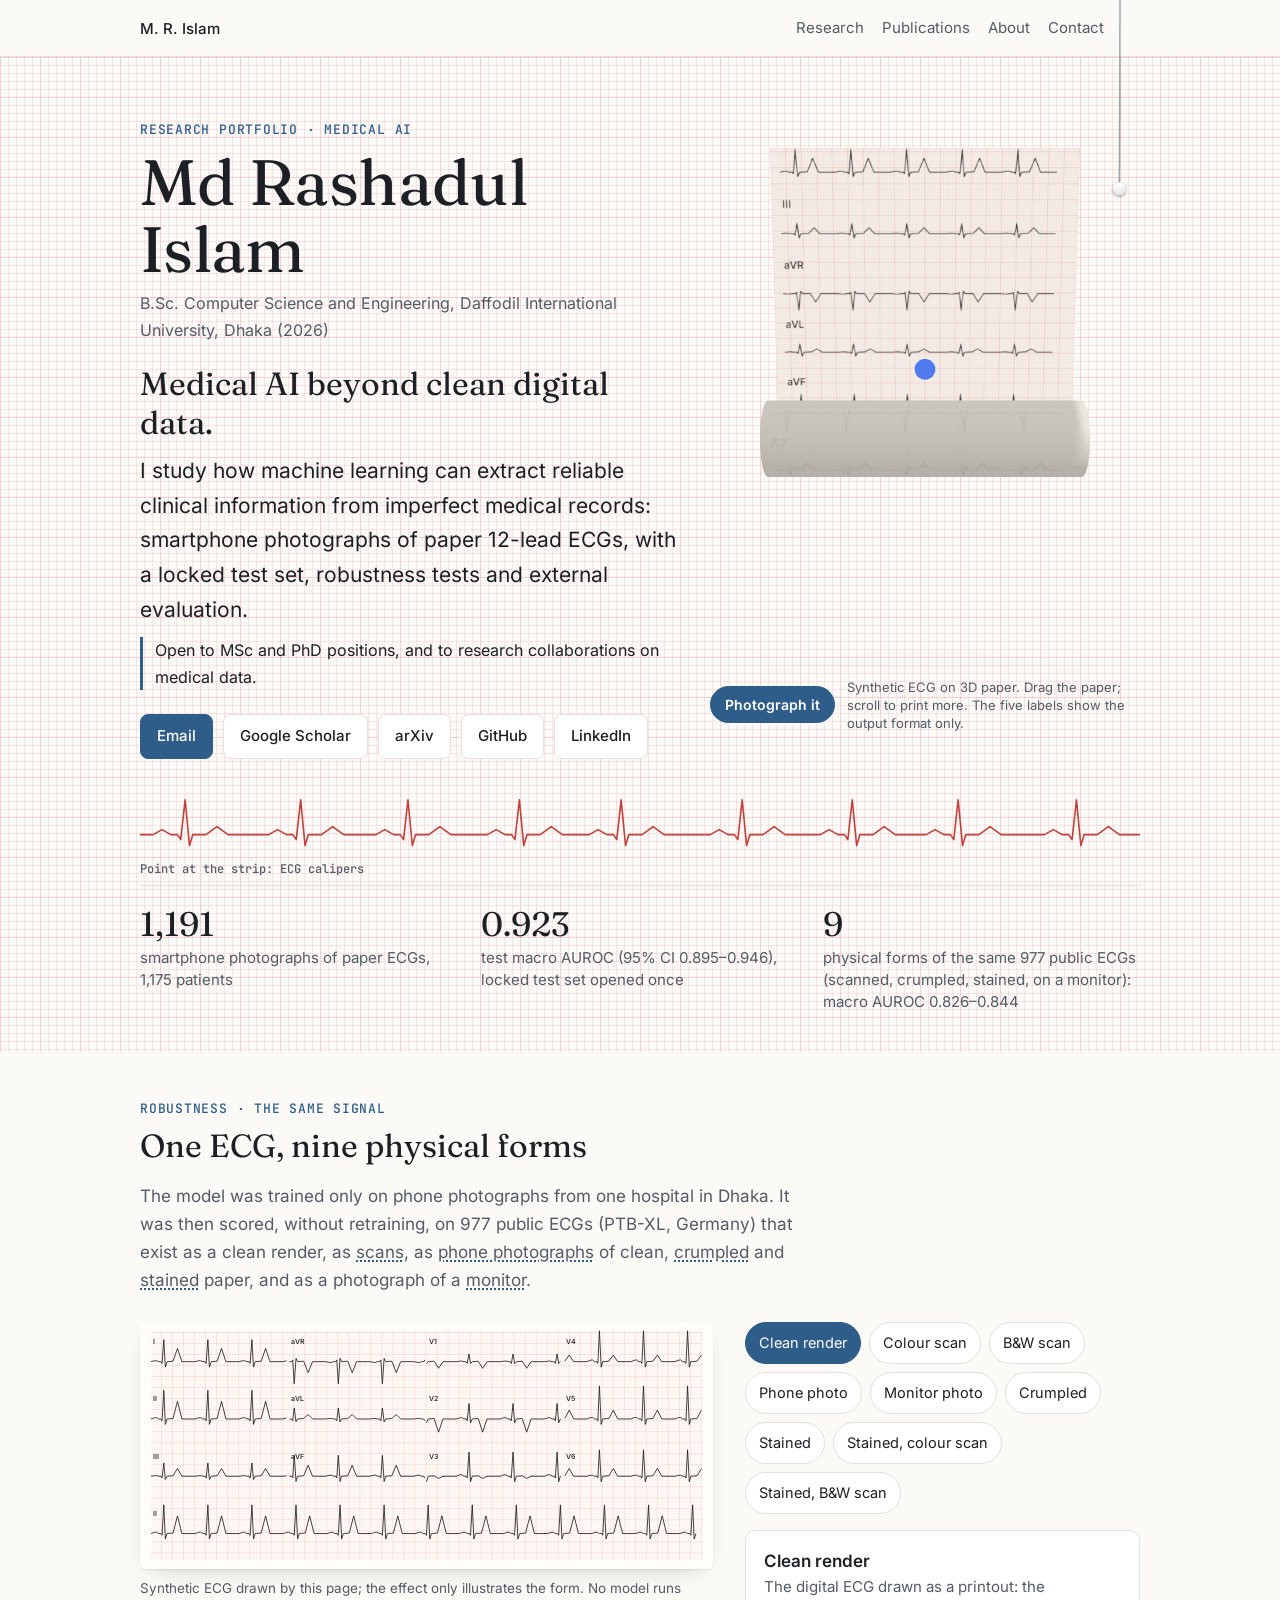
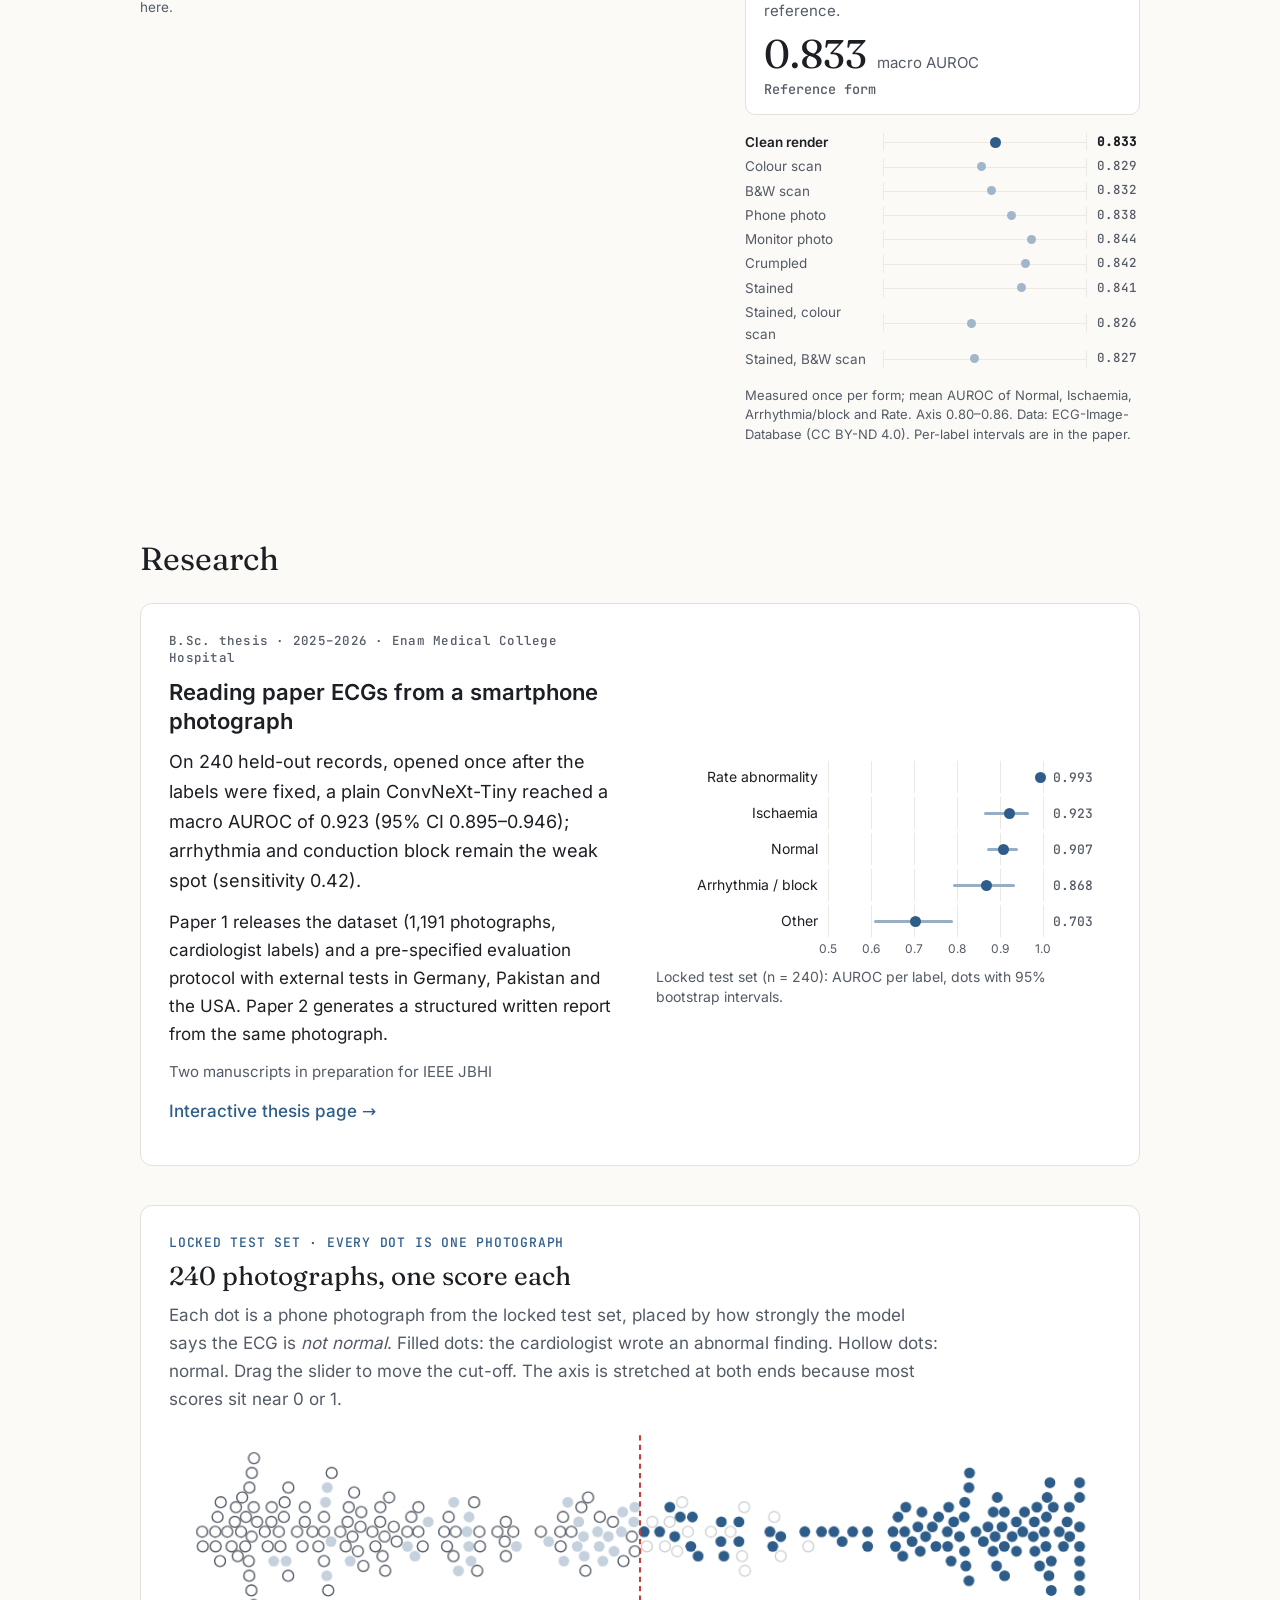
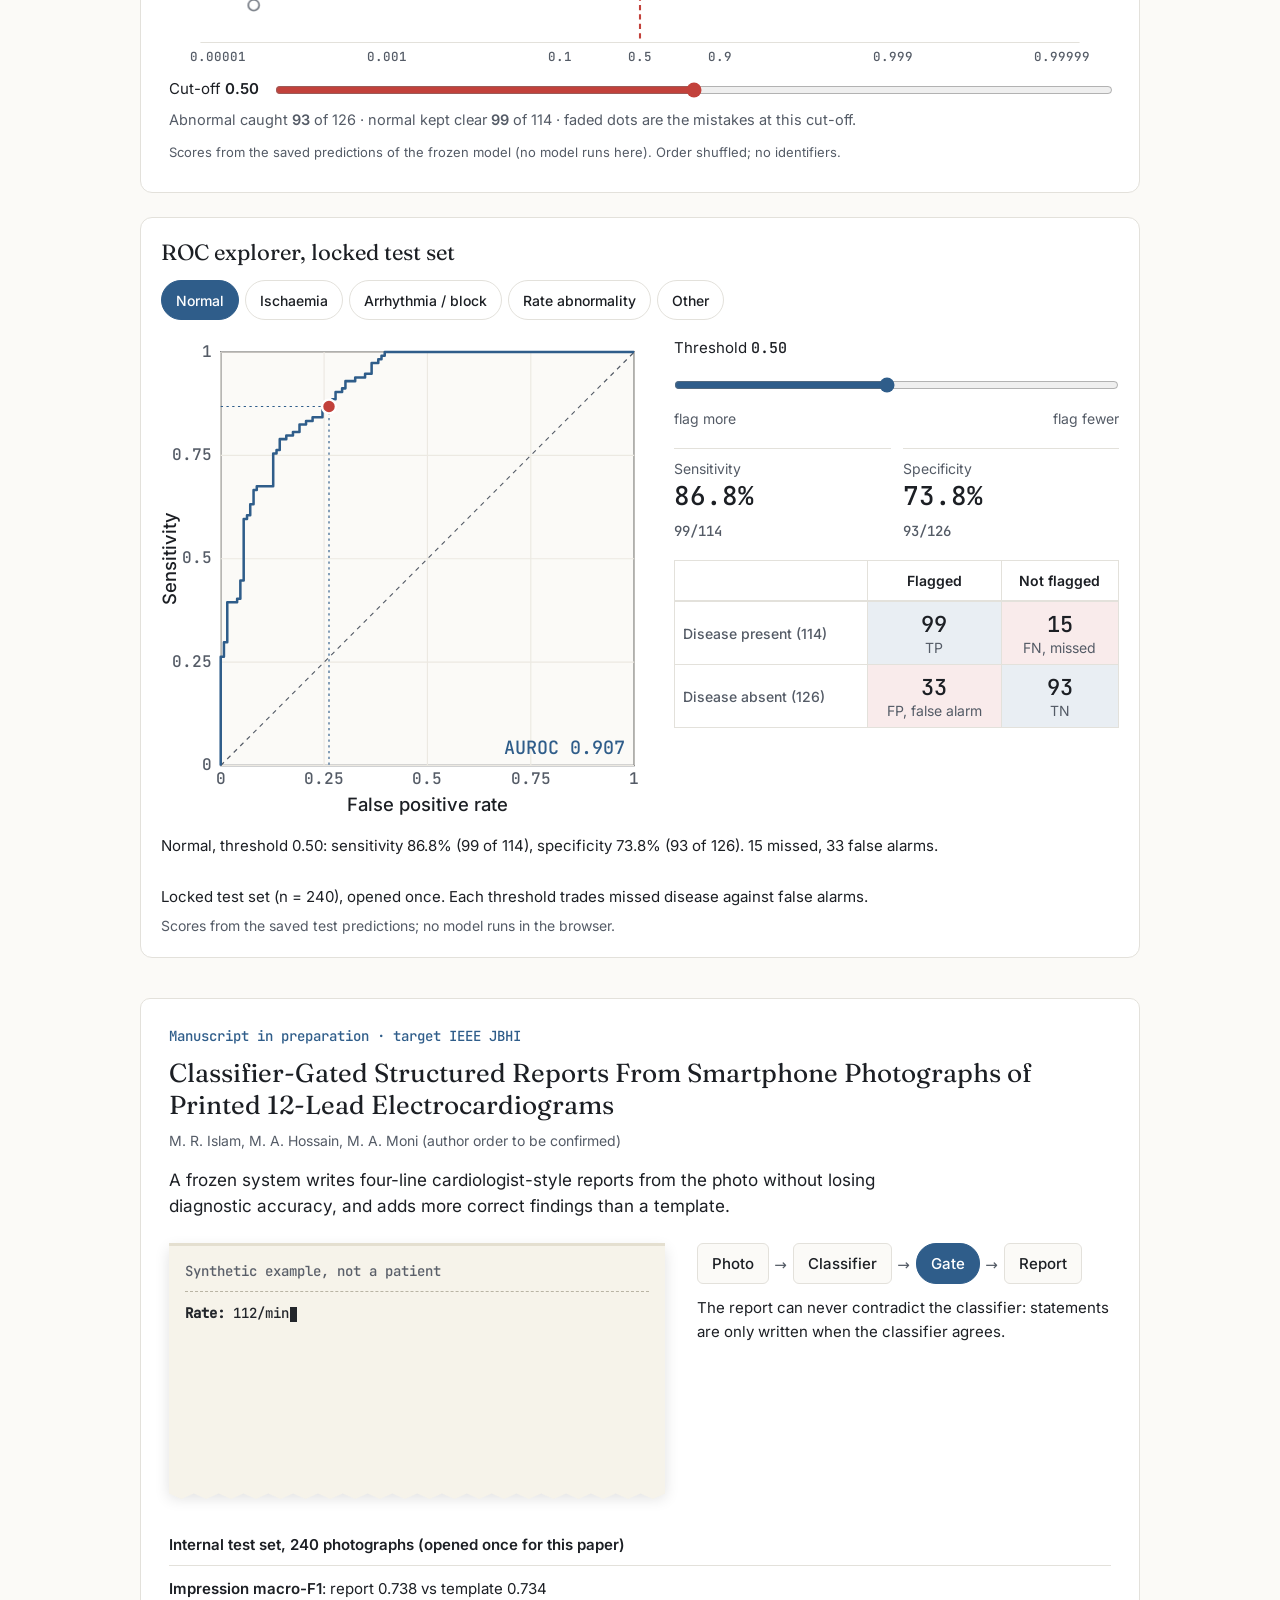
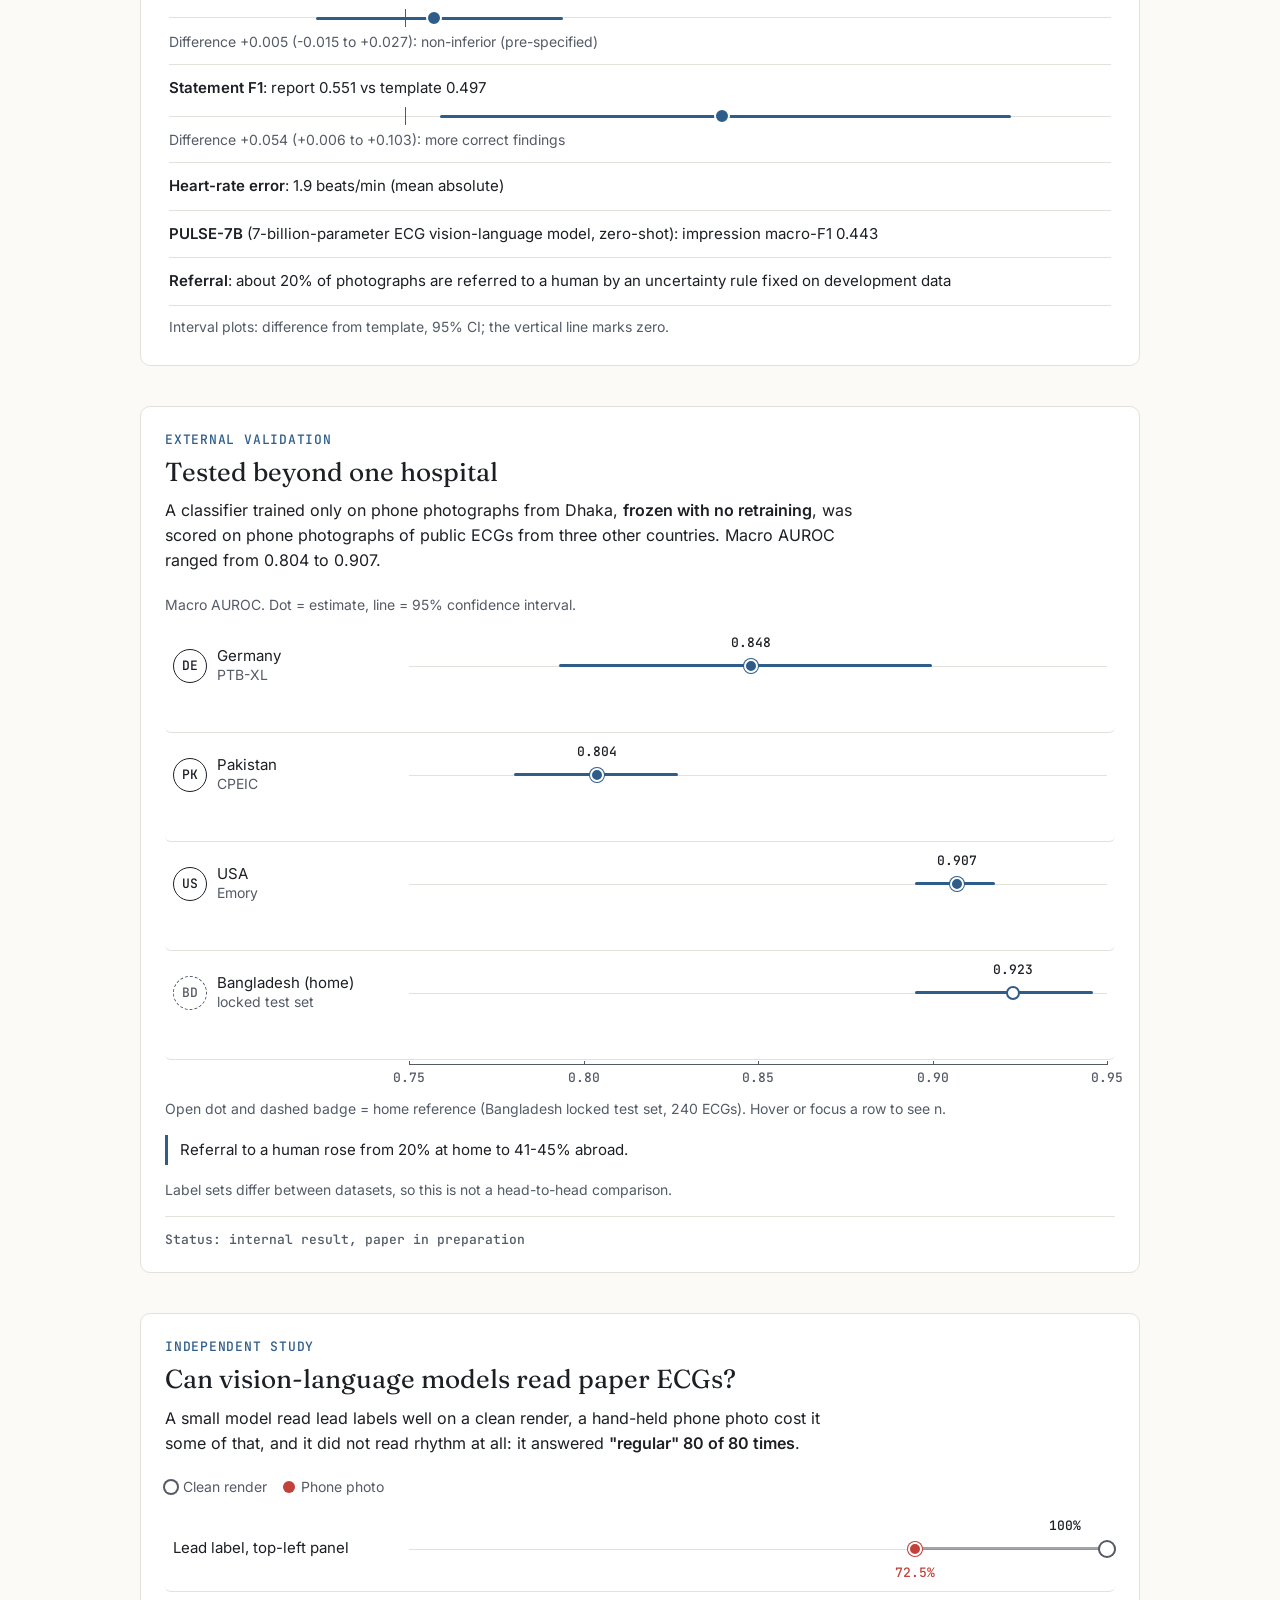
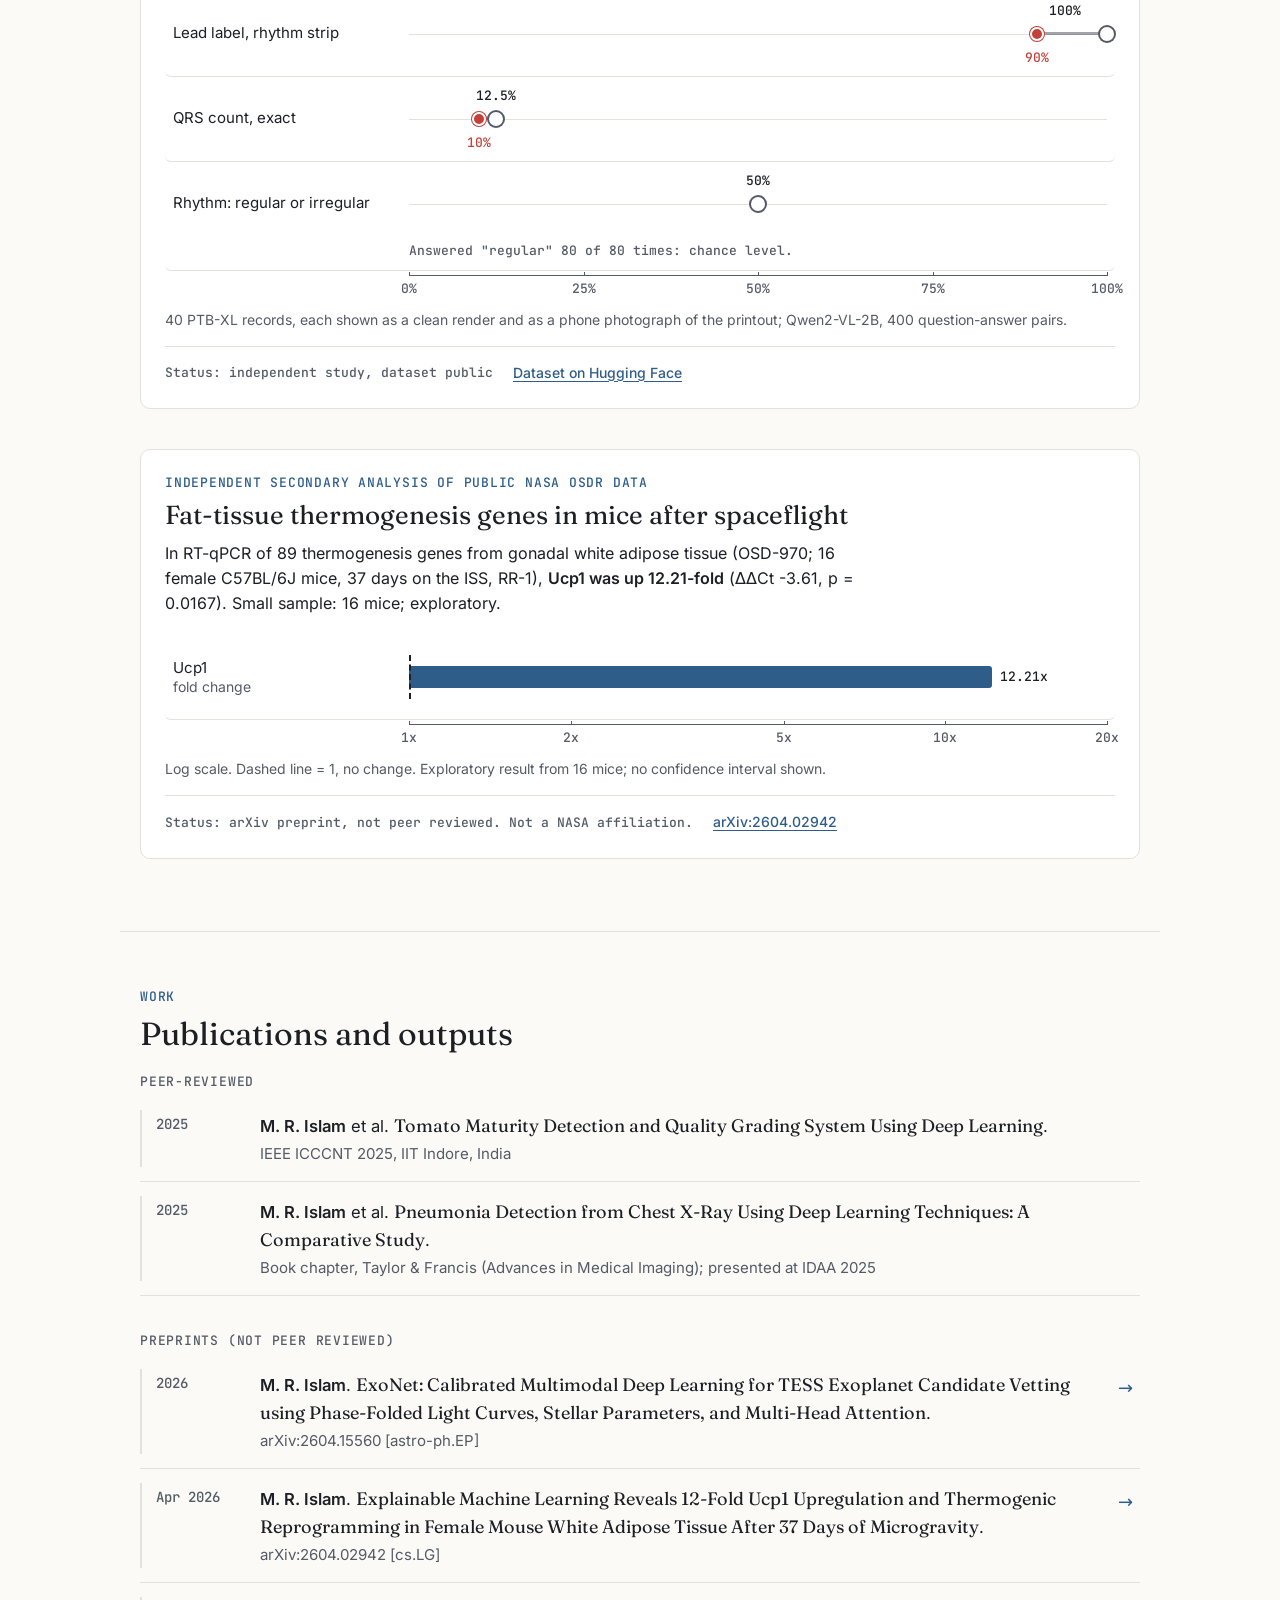
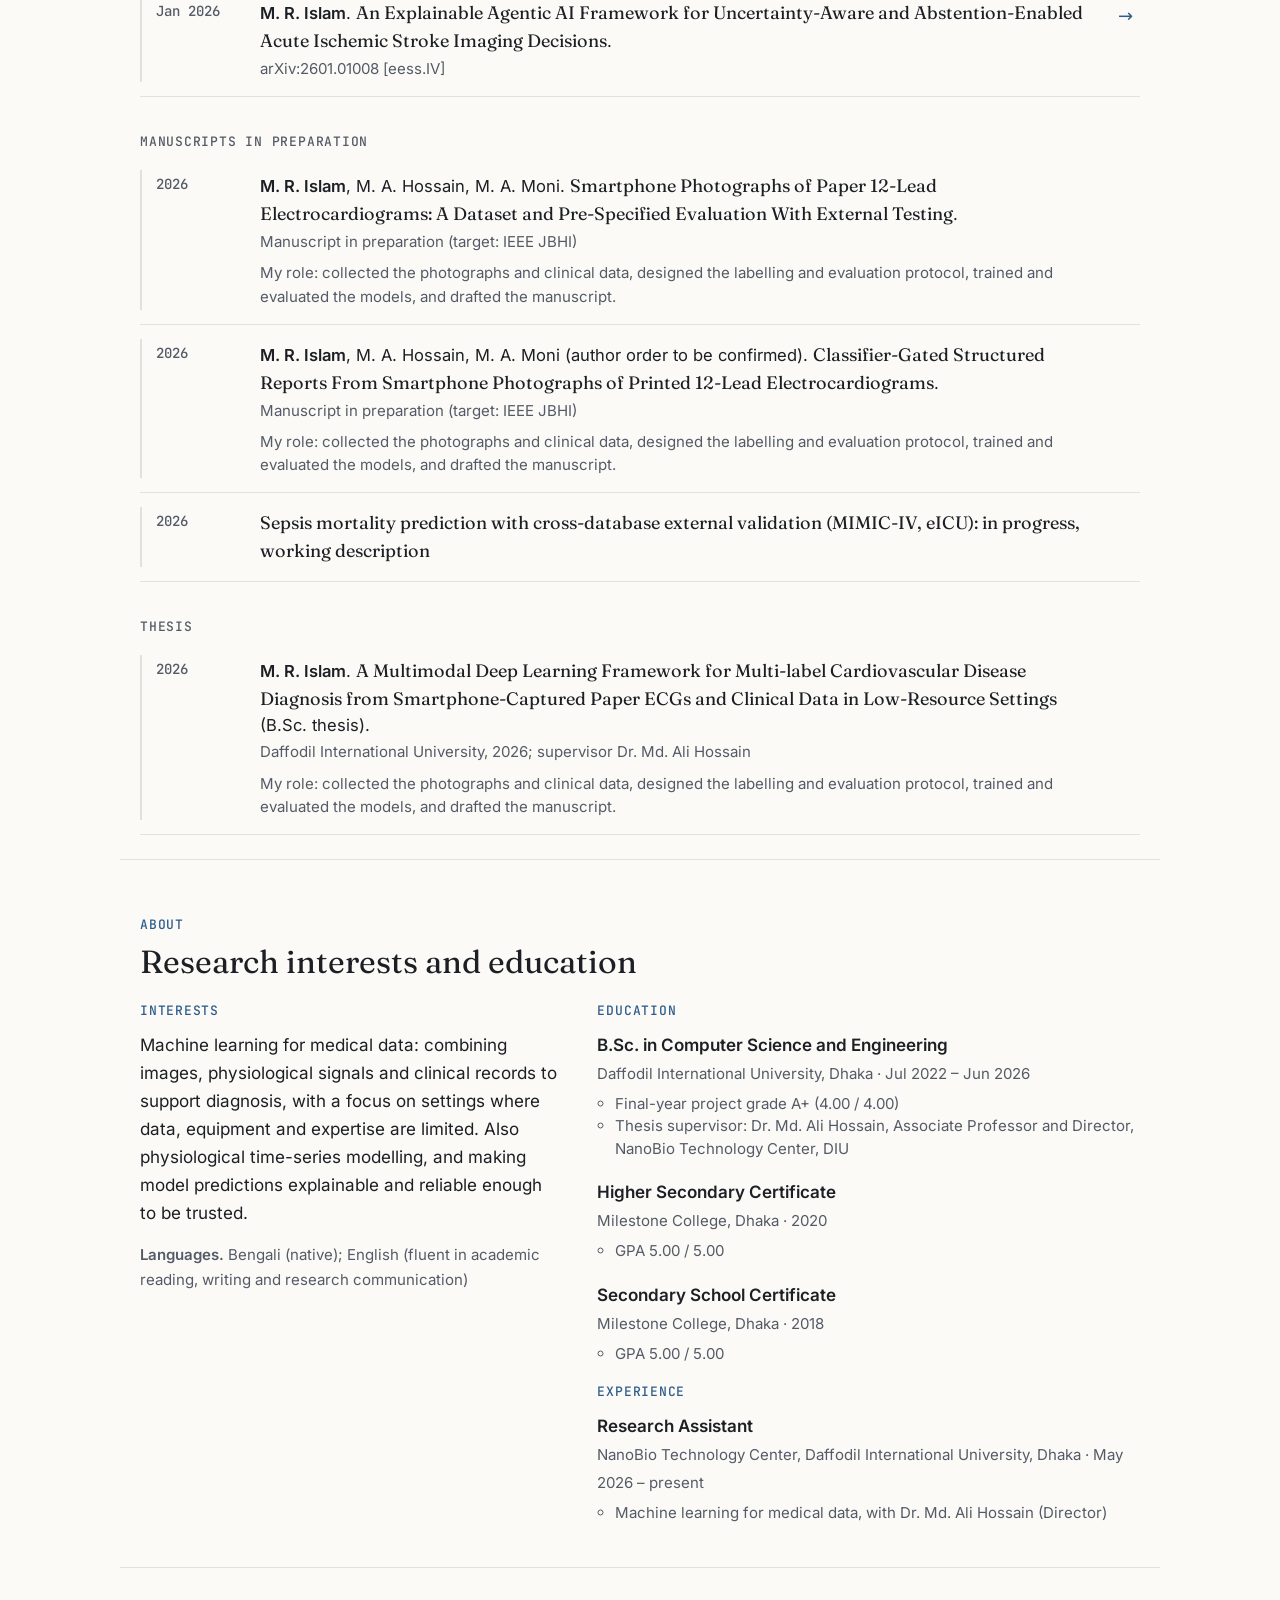
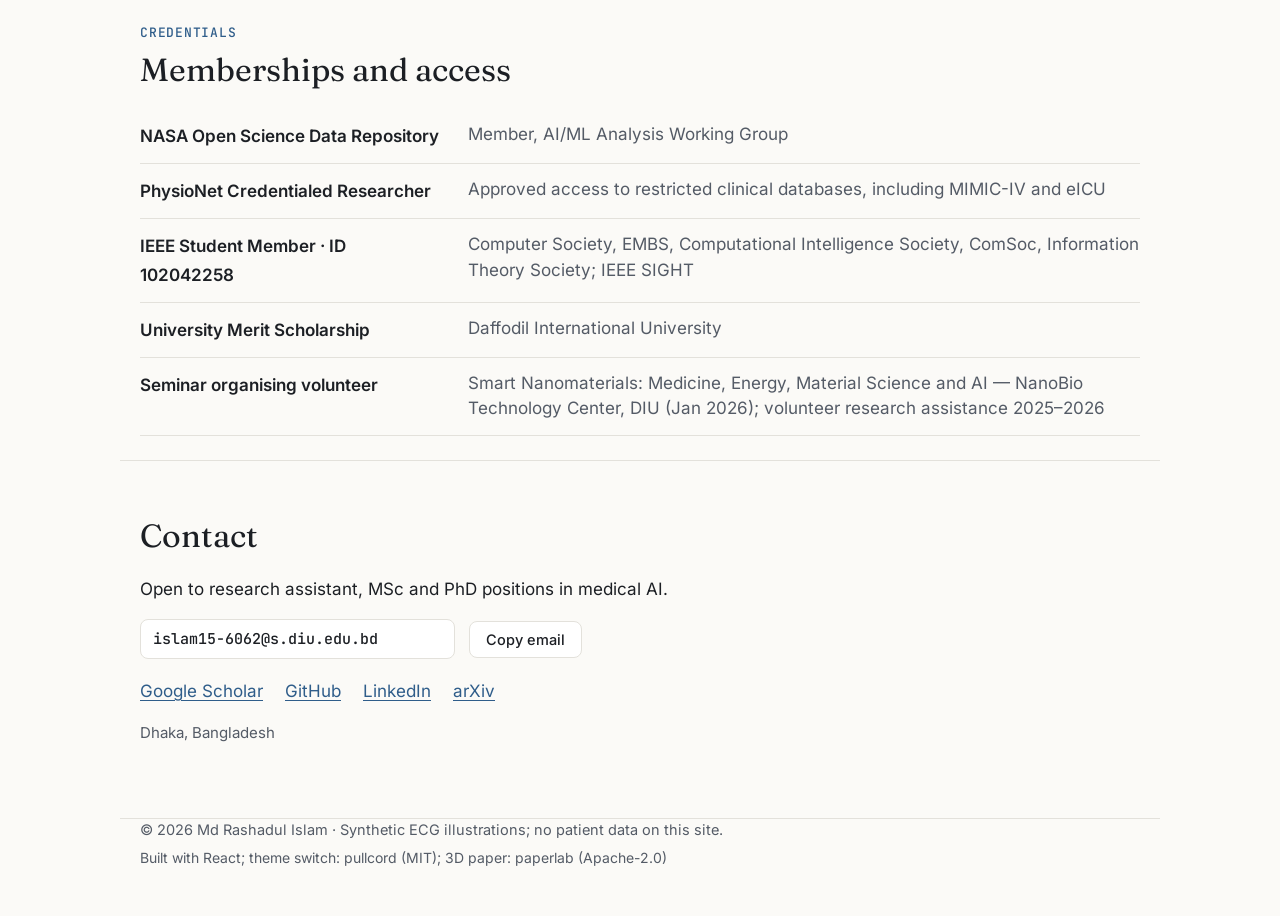
==== commit 66d7ff41: "Publish portfolio 887bc31" ====
--- a/index.html
+++ b/index.html
@@ -11,14 +11,14 @@
     <meta property="og:title" content="Md Rashadul Islam – Machine learning for medical data" />
     <meta property="og:description" content="Smartphone photographs of paper ECGs: dataset, locked-test evaluation and report generation." />
     <meta property="og:type" content="website" />
-    <script type="application/ld+json">{"@context":"https://schema.org","@type":"Person","name":"Md Rashadul Islam","url":"https://www.rashadul.me/","jobTitle":"Research Assistant","worksFor":{"@type":"Organization","name":"NanoBio Technology Center, Daffodil International University"},"alumniOf":{"@type":"CollegeOrUniversity","name":"Daffodil International University"},"knowsAbout":["Medical AI","Electrocardiography","Computer vision","Robustness evaluation"],"sameAs":["https://scholar.google.com/citations?user=w472eK4AAAAJ","https://github.com/Rashadul22","https://www.linkedin.com/in/rashadul-islam-73790a241"]}</script>
-    <script type="module" crossorigin src="/assets/main-STVocs8A.js"></script>
+    <script type="application/ld+json">{"@context":"https://schema.org","@type":"Person","name":"Md Rashadul Islam","url":"https://www.rashadul.me/","jobTitle":"Researcher, machine learning for medical data","alumniOf":{"@type":"CollegeOrUniversity","name":"Daffodil International University"},"knowsAbout":["Medical AI","Electrocardiography","Computer vision","Robustness evaluation"],"sameAs":["https://scholar.google.com/citations?user=w472eK4AAAAJ","https://github.com/Rashadul22","https://www.linkedin.com/in/rashadul-islam-73790a241"]}</script>
+    <script type="module" crossorigin src="/assets/main-NPHXopWo.js"></script>
     <link rel="modulepreload" crossorigin href="/assets/latin-600-lxE_ZjDa.js">
     <link rel="stylesheet" crossorigin href="/assets/latin-600-W_FU9BuS.css">
     <link rel="stylesheet" crossorigin href="/assets/main-DdhUixFC.css">
   </head>
   <body>
-    <div id="root"><div class="ix"><div class="ix-dot" aria-hidden="true"></div><div class="ix-cal" aria-hidden="true"><i class="ix-cl"></i><i class="ix-cr"></i><b class="ix-lab"></b></div><div class="ix-card" aria-hidden="true"><div class="ix-paper"><svg viewBox="0 0 160 100" width="160" height="100"><path d="M0,58 L4,58 L8,55 L12,58 L15,61 L17,30 L19,66 L21,58 L28,58 L32,52 L36,58 L42,58 L46,55 L50,58 L53,61 L55,30 L57,66 L59,58 L66,58 L70,52 L74,58 L80,58 L84,55 L88,58 L91,61 L93,30 L95,66 L97,58 L104,58 L108,52 L112,58 L118,58 L122,55 L126,58 L129,61 L131,30 L133,66 L135,58 L142,58 L146,52 L150,58 L156,58 L160,55 L164,58 L167,61 L169,30 L171,66 L173,58 L180,58 L184,52 L188,58"></path></svg></div><span class="ix-cap"></span></div><svg class="ix-defs" width="0" height="0" aria-hidden="true"><filter id="ix-crumple"><feTurbulence type="fractalNoise" baseFrequency="0.035" numOctaves="2" seed="4" result="n"></feTurbulence><feDisplacementMap in="SourceGraphic" in2="n" scale="9"></feDisplacementMap></filter></svg><span id="ix-d-crumpled" class="ix-sr">Synthetic ECG on crumpled paper</span><span id="ix-d-stained" class="ix-sr">Synthetic ECG on stained paper</span><span id="ix-d-scanned" class="ix-sr">Synthetic ECG on paper, flatbed scan</span><span id="ix-d-monitor" class="ix-sr">Synthetic ECG on a monitor, photographed</span><span id="ix-d-photo" class="ix-sr">Synthetic ECG on paper, phone photo</span></div><a class="skip" href="#main">Skip to content</a><header class="top"><div class="wrap top-in"><a class="brand" href="#main">M. R. Islam</a><nav aria-label="Sections"><a href="#research">Research</a><a href="#publications">Publications</a><a href="#about">About</a><a href="#contact">Contact</a></nav></div></header><main id="main"><div class="hero-bg"><div class="pg-root" aria-hidden="true"></div><section class="hero wrap" aria-labelledby="name"><div class="hero-grid"><div class="hero-text"><p class="eyebrow">Research portfolio · Medical AI</p><h1 id="name">Md Rashadul Islam</h1><p class="aff"><span class="aff-pos">Research Assistant, NanoBio Technology Center, Daffodil International University (since May 2026)</span><br/>B.Sc. Computer Science and Engineering, Daffodil International University, Dhaka (2026)</p><p class="tagline">Medical AI beyond clean digital data.</p><p class="lead">I study how machine learning can extract reliable clinical information from imperfect medical records: smartphone photographs of paper 12-lead ECGs, with a locked test set, robustness tests and external evaluation.</p><p class="seeking">Seeking research assistant, MSc and PhD positions in medical AI and trustworthy machine learning.</p><div class="actions"><a data-magnetic="true" class="btn primary" href="mailto:islam15-6062@s.diu.edu.bd">Email</a><a data-magnetic="true" class="btn" href="https://scholar.google.com/citations?user=w472eK4AAAAJ&amp;hl=en" target="_blank" rel="noopener">Google Scholar</a><a data-magnetic="true" class="btn" href="https://arxiv.org/search/?searchtype=author&amp;query=Rashadul+Islam" target="_blank" rel="noopener">arXiv</a><a data-magnetic="true" class="btn" href="https://github.com/Rashadul22" target="_blank" rel="noopener">GitHub</a><a data-magnetic="true" class="btn" href="https://www.linkedin.com/in/rashadul-islam-73790a241" target="_blank" rel="noopener">LinkedIn</a></div></div><figure class="hero-stage" data-caliper="fig · the input"><div class="hs-tilt"><div class="hs-poster" aria-hidden="true"></div><span class="hs-flash"></span><span class="hs-scan"></span></div><div class="hs-out" aria-live="polite"></div><figcaption><button type="button" class="hs-btn" data-magnetic="true">Photograph it</button><span>Synthetic ECG on 3D paper. Drag the paper; scroll to print more. The five labels show the output format only.</span></figcaption></figure></div><div class="hero-trace"><svg class="trace" viewBox="0 0 727 60" preserveAspectRatio="none" aria-hidden="true"><path d="M0 39.6L9.6 39.6L16.0 34.6L22.4 39.6L27.2 39.6L29.6 44.6L32.8 4.8L36.0 50.6L38.4 39.6L48.0 39.6L56.0 31.6L64.0 39.6L84.0 39.6L93.6 39.6L100.0 34.6L106.4 39.6L111.2 39.6L113.6 44.6L116.8 4.8L120.0 50.6L122.4 39.6L132.0 39.6L140.0 31.6L148.0 39.6L162.0 39.6L171.6 39.6L178.0 34.6L184.4 39.6L189.2 39.6L191.6 44.6L194.8 4.8L198.0 50.6L200.4 39.6L210.0 39.6L218.0 31.6L226.0 39.6L243.0 39.6L252.6 39.6L259.0 34.6L265.4 39.6L270.2 39.6L272.6 44.6L275.8 4.8L279.0 50.6L281.4 39.6L291.0 39.6L299.0 31.6L307.0 39.6L317.0 39.6L326.6 39.6L333.0 34.6L339.4 39.6L344.2 39.6L346.6 44.6L349.8 4.8L353.0 50.6L355.4 39.6L365.0 39.6L373.0 31.6L381.0 39.6L405.0 39.6L414.6 39.6L421.0 34.6L427.4 39.6L432.2 39.6L434.6 44.6L437.8 4.8L441.0 50.6L443.4 39.6L453.0 39.6L461.0 31.6L469.0 39.6L485.0 39.6L494.6 39.6L501.0 34.6L507.4 39.6L512.2 39.6L514.6 44.6L517.8 4.8L521.0 50.6L523.4 39.6L533.0 39.6L541.0 31.6L549.0 39.6L562.0 39.6L571.6 39.6L578.0 34.6L584.4 39.6L589.2 39.6L591.6 44.6L594.8 4.8L598.0 50.6L600.4 39.6L610.0 39.6L618.0 31.6L626.0 39.6L648.0 39.6L657.6 39.6L664.0 34.6L670.4 39.6L675.2 39.6L677.6 44.6L680.8 4.8L684.0 50.6L686.4 39.6L696.0 39.6L704.0 31.6L712.0 39.6L727.0 39.6"></path></svg><canvas class="fray-canvas" aria-hidden="true"></canvas><p class="trace-hint" aria-hidden="true">Point at the strip: ECG calipers</p></div><dl class="facts"><div><dt data-scramble="true">1,191</dt><dd>smartphone photographs of paper ECGs, 1,175 patients</dd></div><div><dt data-scramble="true">0.923</dt><dd>test macro AUROC (95% CI 0.895–0.946), locked test set opened once</dd></div><div><dt data-scramble="true">9</dt><dd>physical forms of the same 977 public ECGs (scanned, crumpled, stained, on a monitor): macro AUROC 0.826–0.844</dd></div></dl></section></div><section class="wrap section signal" aria-labelledby="signal-h"><p class="eyebrow">Robustness · the same signal</p><h2 id="signal-h">One ECG, nine physical forms</h2><p class="sub">The model was trained only on phone photographs from one hospital in Dhaka. It was then scored, without retraining, on 977 public ECGs (PTB-XL, Germany) that exist as a clean render, as <span data-reveal="scanned" tabindex="0" aria-describedby="ix-d-scanned">scans</span>, as <span data-reveal="photo" tabindex="0" aria-describedby="ix-d-photo">phone photographs</span> of clean,<!-- --> <span data-reveal="crumpled" tabindex="0" aria-describedby="ix-d-crumpled">crumpled</span> and <span data-reveal="stained" tabindex="0" aria-describedby="ix-d-stained">stained</span> paper, and as a photograph of a <span data-reveal="monitor" tabindex="0" aria-describedby="ix-d-monitor">monitor</span>.</p><div class="signal-grid"><svg width="0" height="0" style="position:absolute" aria-hidden="true"><filter id="crumple"><feTurbulence type="fractalNoise" baseFrequency="0.02 0.03" numOctaves="2" seed="3" result="n"></feTurbulence><feDisplacementMap in="SourceGraphic" in2="n" scale="0" xChannelSelector="R" yChannelSelector="G"></feDisplacementMap></filter></svg><figure class="stage form-render" data-caliper="fig · nine forms"><div class="tilt"><div class="sheet-wrap"><div class="warp"><div class="lns-wrap  "><svg class="sheet" viewBox="0 0 260 112" aria-hidden="true"><defs><pattern id="g1" width="1" height="1" patternUnits="userSpaceOnUse"><path d="M1 0V1H0" class="g-minor"></path></pattern><pattern id="g5" width="5" height="5" patternUnits="userSpaceOnUse"><rect width="5" height="5" fill="url(#g1)"></rect><path d="M5 0V5H0" class="g-major"></path></pattern></defs><rect width="260" height="112" class="paper"></rect><rect x="5" y="4" width="250" height="104" fill="url(#g5)"></rect><g><path d="M5.0 18.0L5.0 18.0L6.5 17.6L7.5 17.6L8.5 18.0L9.5 18.0L10.0 18.8L10.8 8.0L11.5 20.5L12.3 18.0L15.0 17.8L17.0 12.0L19.0 18.0L25.0 18.0L25.0 18.0L26.5 17.6L27.5 17.6L28.5 18.0L29.5 18.0L30.0 18.8L30.8 8.0L31.5 20.5L32.3 18.0L35.0 17.8L37.0 12.0L39.0 18.0L45.0 18.0L45.0 18.0L46.5 17.6L47.5 17.6L48.5 18.0L49.5 18.0L50.0 18.8L50.8 8.0L51.5 20.5L52.3 18.0L55.0 17.8L57.0 12.0L59.0 18.0L65.0 18.0L65.0 18.0L66.5 17.6" class="ink"></path><text x="6" y="10" class="lead">I</text></g><g><path d="M67.8 18.0L68.8 18.0L69.3 17.2L70.0 28.0L70.8 16.5L71.5 18.0L74.3 17.8L76.3 23.0L78.3 18.0L84.3 18.0L84.3 18.0L85.8 18.3L86.8 18.4L87.8 18.0L88.8 18.0L89.3 17.2L90.0 28.0L90.8 16.5L91.5 18.0L94.3 17.8L96.3 23.0L98.3 18.0L104.3 18.0L104.3 18.0L105.8 18.3L106.8 18.4L107.8 18.0L108.8 18.0L109.3 17.2L110.0 28.0L110.8 16.5L111.5 18.0L114.3 17.8L116.3 23.0L118.3 18.0L124.3 18.0L124.3 18.0L125.8 18.3L126.8 18.4L127.8 18.0L128.8 18.0L129.3 17.2" class="ink"></path><text x="68.5" y="10" class="lead">aVR</text></g><g><path d="M130.0 18.9L130.8 18.0L133.5 17.8L135.5 21.0L137.5 18.0L143.5 18.0L143.5 18.0L145.0 17.8L146.0 17.7L147.0 18.0L148.0 18.0L148.5 18.8L149.3 14.5L150.0 18.9L150.8 18.0L153.5 17.8L155.5 21.0L157.5 18.0L163.5 18.0L163.5 18.0L165.0 17.8L166.0 17.7L167.0 18.0L168.0 18.0L168.5 18.8L169.3 14.5L170.0 18.9L170.8 18.0L173.5 17.8L175.5 21.0L177.5 18.0L183.5 18.0L183.5 18.0L185.0 17.8L186.0 17.7L187.0 18.0L188.0 18.0L188.5 18.8L189.3 14.5L190.0 18.9L190.8 18.0" class="ink"></path><text x="131" y="10" class="lead">V1</text></g><g><path d="M192.8 17.8L194.8 15.0L196.8 18.0L202.8 18.0L202.8 18.0L204.3 17.4L205.3 17.2L206.3 18.0L207.3 18.0L207.8 18.8L208.5 4.0L209.3 20.5L210.0 18.0L212.8 17.8L214.8 15.0L216.8 18.0L222.8 18.0L222.8 18.0L224.3 17.4L225.3 17.2L226.3 18.0L227.3 18.0L227.8 18.8L228.5 4.0L229.3 20.5L230.0 18.0L232.8 17.8L234.8 15.0L236.8 18.0L242.8 18.0L242.8 18.0L244.3 17.4L245.3 17.2L246.3 18.0L247.3 18.0L247.8 18.8L248.5 4.0L249.3 20.5L250.0 18.0L252.8 17.8L254.8 15.0" class="ink"></path><text x="193.5" y="10" class="lead">V4</text></g><g><path d="M5.0 44.0L5.0 44.0L6.5 43.5L7.5 43.4L8.5 44.0L9.5 44.0L10.0 44.8L10.8 31.0L11.5 46.5L12.3 44.0L15.0 43.8L17.0 36.0L19.0 44.0L25.0 44.0L25.0 44.0L26.5 43.5L27.5 43.4L28.5 44.0L29.5 44.0L30.0 44.8L30.8 31.0L31.5 46.5L32.3 44.0L35.0 43.8L37.0 36.0L39.0 44.0L45.0 44.0L45.0 44.0L46.5 43.5L47.5 43.4L48.5 44.0L49.5 44.0L50.0 44.8L50.8 31.0L51.5 46.5L52.3 44.0L55.0 43.8L57.0 36.0L59.0 44.0L65.0 44.0L65.0 44.0L66.5 43.5" class="ink"></path><text x="6" y="36" class="lead">II</text></g><g><path d="M67.8 44.0L68.8 44.0L69.3 44.8L70.0 39.0L70.8 45.3L71.5 44.0L74.3 43.8L76.3 42.0L78.3 44.0L84.3 44.0L84.3 44.0L85.8 43.8L86.8 43.8L87.8 44.0L88.8 44.0L89.3 44.8L90.0 39.0L90.8 45.3L91.5 44.0L94.3 43.8L96.3 42.0L98.3 44.0L104.3 44.0L104.3 44.0L105.8 43.8L106.8 43.8L107.8 44.0L108.8 44.0L109.3 44.8L110.0 39.0L110.8 45.3L111.5 44.0L114.3 43.8L116.3 42.0L118.3 44.0L124.3 44.0L124.3 44.0L125.8 43.8L126.8 43.8L127.8 44.0L128.8 44.0L129.3 44.8" class="ink"></path><text x="68.5" y="36" class="lead">aVL</text></g><g><path d="M130.0 45.8L130.8 44.0L133.5 43.8L135.5 50.0L137.5 44.0L143.5 44.0L143.5 44.0L145.0 43.5L146.0 43.4L147.0 44.0L148.0 44.0L148.5 44.8L149.3 37.0L150.0 45.8L150.8 44.0L153.5 43.8L155.5 50.0L157.5 44.0L163.5 44.0L163.5 44.0L165.0 43.5L166.0 43.4L167.0 44.0L168.0 44.0L168.5 44.8L169.3 37.0L170.0 45.8L170.8 44.0L173.5 43.8L175.5 50.0L177.5 44.0L183.5 44.0L183.5 44.0L185.0 43.5L186.0 43.4L187.0 44.0L188.0 44.0L188.5 44.8L189.3 37.0L190.0 45.8L190.8 44.0" class="ink"></path><text x="131" y="36" class="lead">V2</text></g><g><path d="M192.8 43.8L194.8 40.0L196.8 44.0L202.8 44.0L202.8 44.0L204.3 43.4L205.3 43.3L206.3 44.0L207.3 44.0L207.8 44.8L208.5 29.0L209.3 46.5L210.0 44.0L212.8 43.8L214.8 40.0L216.8 44.0L222.8 44.0L222.8 44.0L224.3 43.4L225.3 43.3L226.3 44.0L227.3 44.0L227.8 44.8L228.5 29.0L229.3 46.5L230.0 44.0L232.8 43.8L234.8 40.0L236.8 44.0L242.8 44.0L242.8 44.0L244.3 43.4L245.3 43.3L246.3 44.0L247.3 44.0L247.8 44.8L248.5 29.0L249.3 46.5L250.0 44.0L252.8 43.8L254.8 40.0" class="ink"></path><text x="193.5" y="36" class="lead">V5</text></g><g><path d="M5.0 70.0L5.0 70.0L6.5 69.8L7.5 69.7L8.5 70.0L9.5 70.0L10.0 70.8L10.8 64.0L11.5 71.5L12.3 70.0L15.0 69.8L17.0 66.5L19.0 70.0L25.0 70.0L25.0 70.0L26.5 69.8L27.5 69.7L28.5 70.0L29.5 70.0L30.0 70.8L30.8 64.0L31.5 71.5L32.3 70.0L35.0 69.8L37.0 66.5L39.0 70.0L45.0 70.0L45.0 70.0L46.5 69.8L47.5 69.7L48.5 70.0L49.5 70.0L50.0 70.8L50.8 64.0L51.5 71.5L52.3 70.0L55.0 69.8L57.0 66.5L59.0 70.0L65.0 70.0L65.0 70.0L66.5 69.8" class="ink"></path><text x="6" y="62" class="lead">III</text></g><g><path d="M67.8 70.0L68.8 70.0L69.3 70.8L70.0 60.5L70.8 72.4L71.5 70.0L74.3 69.8L76.3 65.0L78.3 70.0L84.3 70.0L84.3 70.0L85.8 69.6L86.8 69.5L87.8 70.0L88.8 70.0L89.3 70.8L90.0 60.5L90.8 72.4L91.5 70.0L94.3 69.8L96.3 65.0L98.3 70.0L104.3 70.0L104.3 70.0L105.8 69.6L106.8 69.5L107.8 70.0L108.8 70.0L109.3 70.8L110.0 60.5L110.8 72.4L111.5 70.0L114.3 69.8L116.3 65.0L118.3 70.0L124.3 70.0L124.3 70.0L125.8 69.6L126.8 69.5L127.8 70.0L128.8 70.0L129.3 70.8" class="ink"></path><text x="68.5" y="62" class="lead">aVF</text></g><g><path d="M130.0 72.5L130.8 70.0L133.5 69.8L135.5 71.0L137.5 70.0L143.5 70.0L143.5 70.0L145.0 69.4L146.0 69.3L147.0 70.0L148.0 70.0L148.5 70.8L149.3 59.0L150.0 72.5L150.8 70.0L153.5 69.8L155.5 71.0L157.5 70.0L163.5 70.0L163.5 70.0L165.0 69.4L166.0 69.3L167.0 70.0L168.0 70.0L168.5 70.8L169.3 59.0L170.0 72.5L170.8 70.0L173.5 69.8L175.5 71.0L177.5 70.0L183.5 70.0L183.5 70.0L185.0 69.4L186.0 69.3L187.0 70.0L188.0 70.0L188.5 70.8L189.3 59.0L190.0 72.5L190.8 70.0" class="ink"></path><text x="131" y="62" class="lead">V3</text></g><g><path d="M192.8 69.8L194.8 66.5L196.8 70.0L202.8 70.0L202.8 70.0L204.3 69.6L205.3 69.5L206.3 70.0L207.3 70.0L207.8 70.8L208.5 58.0L209.3 72.5L210.0 70.0L212.8 69.8L214.8 66.5L216.8 70.0L222.8 70.0L222.8 70.0L224.3 69.6L225.3 69.5L226.3 70.0L227.3 70.0L227.8 70.8L228.5 58.0L229.3 72.5L230.0 70.0L232.8 69.8L234.8 66.5L236.8 70.0L242.8 70.0L242.8 70.0L244.3 69.6L245.3 69.5L246.3 70.0L247.3 70.0L247.8 70.8L248.5 58.0L249.3 72.5L250.0 70.0L252.8 69.8L254.8 66.5" class="ink"></path><text x="193.5" y="62" class="lead">V6</text></g><path d="M5.0 96.0L5.0 96.0L6.5 95.5L7.5 95.4L8.5 96.0L9.5 96.0L10.0 96.8L10.8 83.0L11.5 98.5L12.3 96.0L15.0 95.8L17.0 88.0L19.0 96.0L25.0 96.0L25.0 96.0L26.5 95.5L27.5 95.4L28.5 96.0L29.5 96.0L30.0 96.8L30.8 83.0L31.5 98.5L32.3 96.0L35.0 95.8L37.0 88.0L39.0 96.0L45.0 96.0L45.0 96.0L46.5 95.5L47.5 95.4L48.5 96.0L49.5 96.0L50.0 96.8L50.8 83.0L51.5 98.5L52.3 96.0L55.0 95.8L57.0 88.0L59.0 96.0L65.0 96.0L65.0 96.0L66.5 95.5L67.5 95.4L68.5 96.0L69.5 96.0L70.0 96.8L70.8 83.0L71.5 98.5L72.3 96.0L75.0 95.8L77.0 88.0L79.0 96.0L85.0 96.0L85.0 96.0L86.5 95.5L87.5 95.4L88.5 96.0L89.5 96.0L90.0 96.8L90.8 83.0L91.5 98.5L92.3 96.0L95.0 95.8L97.0 88.0L99.0 96.0L105.0 96.0L105.0 96.0L106.5 95.5L107.5 95.4L108.5 96.0L109.5 96.0L110.0 96.8L110.8 83.0L111.5 98.5L112.3 96.0L115.0 95.8L117.0 88.0L119.0 96.0L125.0 96.0L125.0 96.0L126.5 95.5L127.5 95.4L128.5 96.0L129.5 96.0L130.0 96.8L130.8 83.0L131.5 98.5L132.3 96.0L135.0 95.8L137.0 88.0L139.0 96.0L145.0 96.0L145.0 96.0L146.5 95.5L147.5 95.4L148.5 96.0L149.5 96.0L150.0 96.8L150.8 83.0L151.5 98.5L152.3 96.0L155.0 95.8L157.0 88.0L159.0 96.0L165.0 96.0L165.0 96.0L166.5 95.5L167.5 95.4L168.5 96.0L169.5 96.0L170.0 96.8L170.8 83.0L171.5 98.5L172.3 96.0L175.0 95.8L177.0 88.0L179.0 96.0L185.0 96.0L185.0 96.0L186.5 95.5L187.5 95.4L188.5 96.0L189.5 96.0L190.0 96.8L190.8 83.0L191.5 98.5L192.3 96.0L195.0 95.8L197.0 88.0L199.0 96.0L205.0 96.0L205.0 96.0L206.5 95.5L207.5 95.4L208.5 96.0L209.5 96.0L210.0 96.8L210.8 83.0L211.5 98.5L212.2 96.0L215.0 95.8L217.0 88.0L219.0 96.0L225.0 96.0L225.0 96.0L226.5 95.5L227.5 95.4L228.5 96.0L229.5 96.0L230.0 96.8L230.8 83.0L231.5 98.5L232.3 96.0L235.0 95.8L237.0 88.0L239.0 96.0L245.0 96.0L245.0 96.0L246.5 95.5L247.5 95.4L248.5 96.0L249.5 96.0L250.0 96.8L250.8 83.0L251.5 98.5L252.3 96.0" class="ink"></path><text x="6" y="88" class="lead">II</text></svg></div></div><span class="fx creases"></span><span class="fx stains"></span><span class="fx moire"></span><span class="fx light"></span><span class="glare"></span></div></div><figcaption>Synthetic ECG drawn by this page; the effect only illustrates the form. No model runs here.</figcaption></figure><div class="panel"><div class="forms" role="radiogroup" aria-label="Physical form of the ECG"><label class="on"><input type="radio" name="form" checked="" value="render"/>Clean render</label><label class=""><input type="radio" name="form" value="scan"/>Colour scan</label><label class=""><input type="radio" name="form" value="bw"/>B&amp;W scan</label><label class=""><input type="radio" name="form" value="photo"/>Phone photo</label><label class=""><input type="radio" name="form" value="monitor"/>Monitor photo</label><label class=""><input type="radio" name="form" value="crumpled"/>Crumpled</label><label class=""><input type="radio" name="form" value="stained"/>Stained</label><label class=""><input type="radio" name="form" value="stainscan"/>Stained, colour scan</label><label class=""><input type="radio" name="form" value="stainbw"/>Stained, B&amp;W scan</label></div><div class="readout" role="status" aria-live="polite"><p class="ro-form">Clean render</p><p class="ro-note">The digital ECG drawn as a printout: the reference.</p><p class="ro-num"><span data-scramble="true">0.833</span> macro AUROC</p><p class="ro-diff">Reference form</p></div><ol class="strip" aria-label="Macro AUROC for all nine forms"><li class="on"><span class="s-lab">Clean render</span><span class="s-track"><i style="left:55.0%"></i></span><span class="s-val">0.833</span></li><li class=""><span class="s-lab">Colour scan</span><span class="s-track"><i style="left:48.3%"></i></span><span class="s-val">0.829</span></li><li class=""><span class="s-lab">B&amp;W scan</span><span class="s-track"><i style="left:53.3%"></i></span><span class="s-val">0.832</span></li><li class=""><span class="s-lab">Phone photo</span><span class="s-track"><i style="left:63.3%"></i></span><span class="s-val">0.838</span></li><li class=""><span class="s-lab">Monitor photo</span><span class="s-track"><i style="left:73.3%"></i></span><span class="s-val">0.844</span></li><li class=""><span class="s-lab">Crumpled</span><span class="s-track"><i style="left:70.0%"></i></span><span class="s-val">0.842</span></li><li class=""><span class="s-lab">Stained</span><span class="s-track"><i style="left:68.3%"></i></span><span class="s-val">0.841</span></li><li class=""><span class="s-lab">Stained, colour scan</span><span class="s-track"><i style="left:43.3%"></i></span><span class="s-val">0.826</span></li><li class=""><span class="s-lab">Stained, B&amp;W scan</span><span class="s-track"><i style="left:45.0%"></i></span><span class="s-val">0.827</span></li></ol><p class="fine">Measured once per form; mean AUROC of Normal, Ischaemia, Arrhythmia/block and Rate. Axis 0.80–0.86. Data: ECG-Image-Database (CC BY-ND 4.0). Per-label intervals are in the paper.</p></div></div></section><section id="research" class="wrap section" aria-labelledby="research-h"><h2 id="research-h">Research</h2><article class="card" id="ecg" data-tilt="true"><span role="img" aria-label="LOCKED TEST, OPENED ONCE, 21 NOV 2026" class="stp-root stp-bottom-right stp-done " style="--stp-ink:var(--accent);width:209px;max-width:70%"><svg viewBox="0 0 209 114" width="100%" aria-hidden="true" focusable="false"><defs><filter id="stpfR14s" x="-5%" y="-5%" width="110%" height="110%"><feTurbulence type="fractalNoise" baseFrequency="0.9" numOctaves="2" seed="7" result="n"></feTurbulence><feColorMatrix in="n" type="matrix" values="0 0 0 0 0  0 0 0 0 0  0 0 0 0 0  0 0 0 -2.6 2.35" result="m"></feColorMatrix><feTurbulence type="fractalNoise" baseFrequency="0.04" numOctaves="1" seed="3" result="w"></feTurbulence><feDisplacementMap in="SourceGraphic" in2="w" scale="2.2" result="d"></feDisplacementMap><feComposite in="d" in2="m" operator="in"></feComposite></filter></defs><g filter="url(#stpfR14s)" fill="var(--accent)" stroke="var(--accent)"><rect x="3" y="3" width="203" height="108" rx="6" fill="none" stroke-width="3.5"></rect><rect x="9" y="9" width="191" height="96" rx="3" fill="none" stroke-width="1.2"></rect><text x="104.5" y="44" text-anchor="middle" textLength="165" lengthAdjust="spacingAndGlyphs" stroke="none" style="font:700 22px var(--mono)">LOCKED TEST</text><text x="104.5" y="72" text-anchor="middle" textLength="165" lengthAdjust="spacingAndGlyphs" stroke="none" style="font:700 22px var(--mono)">OPENED ONCE</text><text x="104.5" y="99" text-anchor="middle" textLength="121" lengthAdjust="spacingAndGlyphs" stroke="none" style="font:500 14px var(--mono)">21 NOV 2026</text></g></svg></span><div class="card-text"><p class="tag">B.Sc. thesis · 2025–2026 · Enam Medical College Hospital</p><h3>Reading paper ECGs from a smartphone photograph</h3><p class="finding">On 240 held-out records, opened once after the labels were fixed, a plain ConvNeXt-Tiny reached a macro AUROC of 0.923 (95% CI 0.895–0.946); arrhythmia and conduction block remain the weak spot (sensitivity 0.42).</p><p>Paper 1 releases the dataset (1,191 photographs, cardiologist labels) and a pre-specified evaluation protocol with external tests in Germany, Pakistan and the USA. Paper 2 generates a structured written report from the same photograph.</p><p class="status">Two manuscripts in preparation for IEEE JBHI</p><p class="links"><a href="thesis/">Interactive thesis page<!-- --> →</a></p></div><figure class="fig" data-caliper="fig · test AUROC"><div class="chart" role="table" aria-label="Test AUROC per label with 95% confidence intervals"><div class="row" role="row"><span class="lab" role="rowheader">Rate abnormality</span><span class="track" role="cell" aria-label="0.993, 95% CI 0.985 to 0.998"><i class="grid" style="left:0.00%"></i><i class="grid" style="left:20.00%"></i><i class="grid" style="left:40.00%"></i><i class="grid" style="left:60.00%"></i><i class="grid" style="left:80.00%"></i><i class="grid" style="left:100.00%"></i><i class="ci" style="left:97.00%;width:calc(99.60% - 97.00%)"></i><i class="dot" style="left:98.60%"></i></span><span class="val" role="cell" aria-hidden="true">0.993</span></div><div class="row" role="row"><span class="lab" role="rowheader">Ischaemia</span><span class="track" role="cell" aria-label="0.923, 95% CI 0.863 to 0.967"><i class="grid" style="left:0.00%"></i><i class="grid" style="left:20.00%"></i><i class="grid" style="left:40.00%"></i><i class="grid" style="left:60.00%"></i><i class="grid" style="left:80.00%"></i><i class="grid" style="left:100.00%"></i><i class="ci" style="left:72.60%;width:calc(93.40% - 72.60%)"></i><i class="dot" style="left:84.60%"></i></span><span class="val" role="cell" aria-hidden="true">0.923</span></div><div class="row" role="row"><span class="lab" role="rowheader">Normal</span><span class="track" role="cell" aria-label="0.907, 95% CI 0.869 to 0.941"><i class="grid" style="left:0.00%"></i><i class="grid" style="left:20.00%"></i><i class="grid" style="left:40.00%"></i><i class="grid" style="left:60.00%"></i><i class="grid" style="left:80.00%"></i><i class="grid" style="left:100.00%"></i><i class="ci" style="left:73.80%;width:calc(88.20% - 73.80%)"></i><i class="dot" style="left:81.40%"></i></span><span class="val" role="cell" aria-hidden="true">0.907</span></div><div class="row" role="row"><span class="lab" role="rowheader">Arrhythmia / block</span><span class="track" role="cell" aria-label="0.868, 95% CI 0.791 to 0.935"><i class="grid" style="left:0.00%"></i><i class="grid" style="left:20.00%"></i><i class="grid" style="left:40.00%"></i><i class="grid" style="left:60.00%"></i><i class="grid" style="left:80.00%"></i><i class="grid" style="left:100.00%"></i><i class="ci" style="left:58.20%;width:calc(87.00% - 58.20%)"></i><i class="dot" style="left:73.60%"></i></span><span class="val" role="cell" aria-hidden="true">0.868</span></div><div class="row" role="row"><span class="lab" role="rowheader">Other</span><span class="track" role="cell" aria-label="0.703, 95% CI 0.607 to 0.790"><i class="grid" style="left:0.00%"></i><i class="grid" style="left:20.00%"></i><i class="grid" style="left:40.00%"></i><i class="grid" style="left:60.00%"></i><i class="grid" style="left:80.00%"></i><i class="grid" style="left:100.00%"></i><i class="ci" style="left:21.40%;width:calc(58.00% - 21.40%)"></i><i class="dot" style="left:40.60%"></i></span><span class="val" role="cell" aria-hidden="true">0.703</span></div><div class="row axis" aria-hidden="true"><span></span><span class="track"><b style="left:0.00%">0.5</b><b style="left:20.00%">0.6</b><b style="left:40.00%">0.7</b><b style="left:60.00%">0.8</b><b style="left:80.00%">0.9</b><b style="left:100.00%">1.0</b></span><span></span></div></div><figcaption>Locked test set (n = 240): AUROC per label, dots with 95% bootstrap intervals.</figcaption></figure></article><section class="td" aria-labelledby="td-h"><p class="eyebrow">Locked test set · every dot is one photograph</p><h3 id="td-h" class="td-h">240 photographs, one score each</h3><p class="td-sub">Each dot is a phone photograph from the locked test set, placed by how strongly the model says the ECG is <em>not normal</em>. Filled dots: the cardiologist wrote an abnormal finding. Hollow dots: normal. Drag the slider to move the cut-off. The axis is stretched at both ends because most scores sit near 0 or 1.</p><div class="td-wrap" data-caliper="fig · 240 test photographs"><svg viewBox="0 0 900 230" class="" role="img" aria-label="Beeswarm of 240 test photographs by model score; 126 abnormal by the cardiologist."><line class="td-axis" x1="30" x2="870" y1="206" y2="206"></line><text class="td-tick" x="47.047958727792015" y="224" text-anchor="middle">0.00001</text><text class="td-tick" x="208.2635827473006" y="224" text-anchor="middle">0.001</text><text class="td-tick" x="373.0971397932324" y="224" text-anchor="middle">0.1</text><text class="td-tick" x="450" y="224" text-anchor="middle">0.5</text><text class="td-tick" x="526.9028602067676" y="224" text-anchor="middle">0.9</text><text class="td-tick" x="691.7364172526994" y="224" text-anchor="middle">0.999</text><text class="td-tick" x="852.9520412723674" y="224" text-anchor="middle">0.99999</text><circle cx="31.645854776045397" cy="100" r="5.2" class="td-dot nm" style="--d:121.6458547760454ms;--fy:-120px"></circle><circle cx="32.29203117546344" cy="114.04" r="5.2" class="td-dot nm" style="--d:182.29203117546345ms;--fy:-134.04000000000002px"></circle><circle cx="44.12957441465643" cy="100" r="5.2" class="td-dot nm" style="--d:74.12957441465643ms;--fy:-120px"></circle><circle cx="44.50795997833636" cy="114.04" r="5.2" class="td-dot nm" style="--d:74.50795997833636ms;--fy:-134.04000000000002px"></circle><circle cx="46.340856971609554" cy="85.96" r="5.2" class="td-dot nm" style="--d:166.34085697160955ms;--fy:-105.96px"></circle><circle cx="48.75563197390153" cy="128.08" r="5.2" class="td-dot nm" style="--d:138.75563197390153ms;--fy:-148.08px"></circle><circle cx="49.416035924629114" cy="71.91999999999999" r="5.2" class="td-dot nm" style="--d:169.4160359246291ms;--fy:-91.91999999999999px"></circle><circle cx="55.68815945651263" cy="100" r="5.2" class="td-dot nm" style="--d:115.68815945651264ms;--fy:-120px"></circle><circle cx="59.81062170524765" cy="114.04" r="5.2" class="td-dot nm" style="--d:59.81062170524765ms;--fy:-134.04000000000002px"></circle><circle cx="62.83580490796323" cy="90.64" r="5.2" class="td-dot nm" style="--d:212.83580490796322ms;--fy:-110.64px"></circle><circle cx="63.933090954185" cy="76.6" r="5.2" class="td-dot nm" style="--d:93.93309095418499ms;--fy:-96.6px"></circle><circle cx="65.62019251827556" cy="123.4" r="5.2" class="td-dot nm" style="--d:65.62019251827556ms;--fy:-143.4px"></circle><circle cx="68.76843680247522" cy="100" r="5.2" class="td-dot nm" style="--d:218.7684368024752ms;--fy:-120px"></circle><circle cx="69.87966224388242" cy="67.24" r="5.2" class="td-dot nm" style="--d:249.87966224388242ms;--fy:-87.24px"></circle><circle cx="72.84908254287149" cy="114.04" r="5.2" class="td-dot nm" style="--d:222.84908254287149ms;--fy:-134.04000000000002px"></circle><circle cx="73.51262352422836" cy="85.96" r="5.2" class="td-dot nm" style="--d:103.51262352422836ms;--fy:-105.96px"></circle><circle cx="76.20023303802829" cy="128.08" r="5.2" class="td-dot nm" style="--d:76.20023303802829ms;--fy:-148.08px"></circle><circle cx="76.65381360075904" cy="142.12" r="5.2" class="td-dot nm" style="--d:106.65381360075904ms;--fy:-162.12px"></circle><circle cx="76.8037102635608" cy="57.879999999999995" r="5.2" class="td-dot nm" style="--d:76.8037102635608ms;--fy:-77.88px"></circle><circle cx="78.69610850911475" cy="156.16000000000003" r="5.2" class="td-dot nm" style="--d:78.69610850911475ms;--fy:-176.16000000000003px"></circle><circle cx="78.97837510357394" cy="104.68" r="5.2" class="td-dot nm" style="--d:168.97837510357394ms;--fy:-124.68px"></circle><circle cx="79.11865935257512" cy="43.83999999999999" r="5.2" class="td-dot nm" style="--d:199.11865935257512ms;--fy:-63.83999999999999px"></circle><circle cx="80.89296385478538" cy="76.6" r="5.2" class="td-dot nm" style="--d:140.89296385478536ms;--fy:-96.6px"></circle><circle cx="80.89296385478538" cy="170.2" r="5.2" class="td-dot nm" style="--d:200.89296385478536ms;--fy:-190.2px"></circle><circle cx="81.15812363826615" cy="29.799999999999997" r="5.2" class="td-dot nm" style="--d:231.15812363826615ms;--fy:-49.8px"></circle><circle cx="84.07127703573236" cy="90.64" r="5.2" class="td-dot nm" style="--d:174.07127703573235ms;--fy:-110.64px"></circle><circle cx="91.49047381845922" cy="100" r="5.2" class="td-dot nm" style="--d:241.49047381845924ms;--fy:-120px"></circle><circle cx="94.32231117380287" cy="114.04" r="5.2" class="td-dot nm" style="--d:184.32231117380286ms;--fy:-134.04000000000002px"></circle><circle cx="97.77352036764599" cy="90.64" r="5.2" class="td-dot nm" style="--d:217.77352036764597ms;--fy:-110.64px"></circle><circle cx="98.1006395528835" cy="76.6" r="5.2" class="td-dot nm" style="--d:98.1006395528835ms;--fy:-96.6px"></circle><circle cx="100.00164318397735" cy="128.08" r="5.2" class="td-dot ab wrong" style="--d:100.00164318397735ms;--fy:-148.08px"></circle><circle cx="104.88684484003751" cy="100" r="5.2" class="td-dot nm" style="--d:224.8868448400375ms;--fy:-120px"></circle><circle cx="106.3317799082075" cy="114.04" r="5.2" class="td-dot nm" style="--d:286.3317799082075ms;--fy:-134.04000000000002px"></circle><circle cx="109.6444216673141" cy="85.96" r="5.2" class="td-dot nm" style="--d:199.6444216673141ms;--fy:-105.96px"></circle><circle cx="110.39718435279846" cy="71.91999999999999" r="5.2" class="td-dot nm" style="--d:170.39718435279846ms;--fy:-91.91999999999999px"></circle><circle cx="111.85581973249711" cy="128.08" r="5.2" class="td-dot ab wrong" style="--d:141.8558197324971ms;--fy:-148.08px"></circle><circle cx="113.8839589767353" cy="142.12" r="5.2" class="td-dot nm" style="--d:263.8839589767353ms;--fy:-162.12px"></circle><circle cx="114.03918037482096" cy="57.879999999999995" r="5.2" class="td-dot nm" style="--d:174.03918037482097ms;--fy:-77.88px"></circle><circle cx="122.36229596956063" cy="100" r="5.2" class="td-dot nm" style="--d:302.36229596956065ms;--fy:-120px"></circle><circle cx="127.43093362235665" cy="114.04" r="5.2" class="td-dot nm" style="--d:187.43093362235663ms;--fy:-134.04000000000002px"></circle><circle cx="129.68120896181662" cy="90.64" r="5.2" class="td-dot nm" style="--d:129.68120896181662ms;--fy:-110.64px"></circle><circle cx="129.68120896181662" cy="76.6" r="5.2" class="td-dot nm" style="--d:159.68120896181662ms;--fy:-96.6px"></circle><circle cx="137.09362208363444" cy="100" r="5.2" class="td-dot nm" style="--d:287.09362208363444ms;--fy:-120px"></circle><circle cx="142.75586197080003" cy="114.04" r="5.2" class="td-dot nm" style="--d:232.75586197080003ms;--fy:-134.04000000000002px"></circle><circle cx="148.02189923646125" cy="100" r="5.2" class="td-dot nm" style="--d:328.02189923646125ms;--fy:-120px"></circle><circle cx="148.02189923646125" cy="85.96" r="5.2" class="td-dot nm" style="--d:178.02189923646125ms;--fy:-105.96px"></circle><circle cx="148.02189923646125" cy="128.08" r="5.2" class="td-dot nm" style="--d:208.02189923646125ms;--fy:-148.08px"></circle><circle cx="149.55247767319477" cy="71.91999999999999" r="5.2" class="td-dot ab wrong" style="--d:239.55247767319477ms;--fy:-91.91999999999999px"></circle><circle cx="150.65804273486282" cy="142.12" r="5.2" class="td-dot ab wrong" style="--d:240.65804273486282ms;--fy:-162.12px"></circle><circle cx="151.19800421668637" cy="57.879999999999995" r="5.2" class="td-dot ab wrong" style="--d:271.1980042166864ms;--fy:-77.88px"></circle><circle cx="152.07983796043032" cy="156.16000000000003" r="5.2" class="td-dot nm" style="--d:272.0798379604303ms;--fy:-176.16000000000003px"></circle><circle cx="154.7611336693432" cy="109.36" r="5.2" class="td-dot ab wrong" style="--d:214.7611336693432ms;--fy:-129.36px"></circle><circle cx="155.40056087921522" cy="43.83999999999999" r="5.2" class="td-dot nm" style="--d:335.4005608792152ms;--fy:-63.83999999999999px"></circle><circle cx="163.6845679544303" cy="100" r="5.2" class="td-dot nm" style="--d:253.6845679544303ms;--fy:-120px"></circle><circle cx="168.79449536145881" cy="114.04" r="5.2" class="td-dot nm" style="--d:228.79449536145881ms;--fy:-134.04000000000002px"></circle><circle cx="170.5849542115537" cy="90.64" r="5.2" class="td-dot nm" style="--d:260.58495421155374ms;--fy:-110.64px"></circle><circle cx="171.69654378601277" cy="76.6" r="5.2" class="td-dot nm" style="--d:291.69654378601274ms;--fy:-96.6px"></circle><circle cx="173.06210948510036" cy="128.08" r="5.2" class="td-dot ab wrong" style="--d:263.06210948510034ms;--fy:-148.08px"></circle><circle cx="175.2859190030219" cy="104.68" r="5.2" class="td-dot nm" style="--d:325.2859190030219ms;--fy:-124.68px"></circle><circle cx="176.8657644893087" cy="62.559999999999995" r="5.2" class="td-dot nm" style="--d:236.8657644893087ms;--fy:-82.56px"></circle><circle cx="180.45183034177623" cy="118.72" r="5.2" class="td-dot nm" style="--d:330.45183034177626ms;--fy:-138.72px"></circle><circle cx="182.9914464425374" cy="95.32" r="5.2" class="td-dot nm" style="--d:182.9914464425374ms;--fy:-115.32px"></circle><circle cx="183.704652213327" cy="81.28" r="5.2" class="td-dot nm" style="--d:273.704652213327ms;--fy:-101.28px"></circle><circle cx="185.6944494870836" cy="132.76" r="5.2" class="td-dot nm" style="--d:365.6944494870836ms;--fy:-152.76px"></circle><circle cx="194.28754314800318" cy="100" r="5.2" class="td-dot nm" style="--d:254.28754314800318ms;--fy:-120px"></circle><circle cx="197.1912353962933" cy="114.04" r="5.2" class="td-dot nm" style="--d:347.19123539629334ms;--fy:-134.04000000000002px"></circle><circle cx="201.77827038270777" cy="90.64" r="5.2" class="td-dot nm" style="--d:321.7782703827078ms;--fy:-110.64px"></circle><circle cx="201.94647804926424" cy="76.6" r="5.2" class="td-dot nm" style="--d:261.9464780492642ms;--fy:-96.6px"></circle><circle cx="204.02324748797787" cy="123.4" r="5.2" class="td-dot nm" style="--d:354.02324748797787ms;--fy:-143.4px"></circle><circle cx="205.94644748921982" cy="104.68" r="5.2" class="td-dot nm" style="--d:265.94644748921985ms;--fy:-124.68px"></circle><circle cx="206.5402425593414" cy="137.44" r="5.2" class="td-dot nm" style="--d:356.54024255934144ms;--fy:-157.44px"></circle><circle cx="210.30509669687058" cy="67.24" r="5.2" class="td-dot nm" style="--d:300.3050966968706ms;--fy:-87.24px"></circle><circle cx="214.65184494359178" cy="95.32" r="5.2" class="td-dot nm" style="--d:274.65184494359175ms;--fy:-115.32px"></circle><circle cx="217.45684409264408" cy="109.36" r="5.2" class="td-dot nm" style="--d:397.4568440926441ms;--fy:-129.36px"></circle><circle cx="227.67549724309112" cy="100" r="5.2" class="td-dot nm" style="--d:287.67549724309106ms;--fy:-120px"></circle><circle cx="227.87642146972323" cy="114.04" r="5.2" class="td-dot ab wrong" style="--d:407.87642146972325ms;--fy:-134.04000000000002px"></circle><circle cx="231.49061024156543" cy="85.96" r="5.2" class="td-dot nm" style="--d:231.49061024156543ms;--fy:-105.96px"></circle><circle cx="234.931749509328" cy="123.4" r="5.2" class="td-dot ab wrong" style="--d:354.93174950932803ms;--fy:-143.4px"></circle><circle cx="238.21544851651348" cy="100" r="5.2" class="td-dot nm" style="--d:328.21544851651345ms;--fy:-120px"></circle><circle cx="238.21544851651348" cy="76.6" r="5.2" class="td-dot nm" style="--d:298.21544851651345ms;--fy:-96.6px"></circle><circle cx="242.4310257468545" cy="114.04" r="5.2" class="td-dot nm" style="--d:392.4310257468545ms;--fy:-134.04000000000002px"></circle><circle cx="247.70906748378448" cy="90.64" r="5.2" class="td-dot ab wrong" style="--d:337.7090674837845ms;--fy:-110.64px"></circle><circle cx="262.8561594152617" cy="100" r="5.2" class="td-dot nm" style="--d:442.8561594152617ms;--fy:-120px"></circle><circle cx="265.6372754339204" cy="114.04" r="5.2" class="td-dot nm" style="--d:445.6372754339204ms;--fy:-134.04000000000002px"></circle><circle cx="267.180408935331" cy="85.96" r="5.2" class="td-dot nm" style="--d:267.180408935331ms;--fy:-105.96px"></circle><circle cx="271.7328260621857" cy="123.4" r="5.2" class="td-dot nm" style="--d:361.7328260621857ms;--fy:-143.4px"></circle><circle cx="272.0775192374002" cy="71.91999999999999" r="5.2" class="td-dot ab wrong" style="--d:302.0775192374002ms;--fy:-91.91999999999999px"></circle><circle cx="273.8613211203542" cy="100" r="5.2" class="td-dot nm" style="--d:393.8613211203542ms;--fy:-120px"></circle><circle cx="276.48043391807596" cy="137.44" r="5.2" class="td-dot ab wrong" style="--d:306.48043391807596ms;--fy:-157.44px"></circle><circle cx="284.6943419462863" cy="100" r="5.2" class="td-dot ab wrong" style="--d:344.6943419462863ms;--fy:-120px"></circle><circle cx="286.4156461808826" cy="114.04" r="5.2" class="td-dot ab wrong" style="--d:286.4156461808826ms;--fy:-134.04000000000002px"></circle><circle cx="286.68198684339154" cy="85.96" r="5.2" class="td-dot ab wrong" style="--d:346.68198684339154ms;--fy:-105.96px"></circle><circle cx="288.60062076913385" cy="128.08" r="5.2" class="td-dot ab wrong" style="--d:468.60062076913385ms;--fy:-148.08px"></circle><circle cx="291.5636141698539" cy="71.91999999999999" r="5.2" class="td-dot nm" style="--d:471.5636141698539ms;--fy:-91.91999999999999px"></circle><circle cx="294.42211683992525" cy="137.44" r="5.2" class="td-dot nm" style="--d:444.42211683992525ms;--fy:-157.44px"></circle><circle cx="296.4977089062502" cy="100" r="5.2" class="td-dot nm" style="--d:296.4977089062502ms;--fy:-120px"></circle><circle cx="297.06932516365424" cy="114.04" r="5.2" class="td-dot nm" style="--d:447.06932516365424ms;--fy:-134.04000000000002px"></circle><circle cx="313.78628956612806" cy="100" r="5.2" class="td-dot nm" style="--d:403.78628956612806ms;--fy:-120px"></circle><circle cx="320.75624158814094" cy="109.36" r="5.2" class="td-dot nm" style="--d:350.75624158814094ms;--fy:-129.36px"></circle><circle cx="321.77534238546235" cy="90.64" r="5.2" class="td-dot nm" style="--d:351.77534238546235ms;--fy:-110.64px"></circle><circle cx="321.77534238546235" cy="123.4" r="5.2" class="td-dot nm" style="--d:501.77534238546235ms;--fy:-143.4px"></circle><circle cx="328.9331173125731" cy="100" r="5.2" class="td-dot nm" style="--d:508.9331173125731ms;--fy:-120px"></circle><circle cx="331.8903371712731" cy="114.04" r="5.2" class="td-dot ab wrong" style="--d:451.8903371712731ms;--fy:-134.04000000000002px"></circle><circle cx="355.27793174161064" cy="100" r="5.2" class="td-dot nm" style="--d:445.27793174161064ms;--fy:-120px"></circle><circle cx="362.71999581421466" cy="109.36" r="5.2" class="td-dot ab wrong" style="--d:392.71999581421466ms;--fy:-129.36px"></circle><circle cx="373.86809607437254" cy="100" r="5.2" class="td-dot nm" style="--d:523.8680960743725ms;--fy:-120px"></circle><circle cx="374.24855941597934" cy="114.04" r="5.2" class="td-dot nm" style="--d:374.24855941597934ms;--fy:-134.04000000000002px"></circle><circle cx="376.4651209165417" cy="85.96" r="5.2" class="td-dot nm" style="--d:436.4651209165417ms;--fy:-105.96px"></circle><circle cx="377.18015380294503" cy="128.08" r="5.2" class="td-dot ab wrong" style="--d:497.18015380294503ms;--fy:-148.08px"></circle><circle cx="380.9231057884349" cy="71.91999999999999" r="5.2" class="td-dot ab wrong" style="--d:530.9231057884349ms;--fy:-91.91999999999999px"></circle><circle cx="384.3858553004424" cy="100" r="5.2" class="td-dot nm" style="--d:564.3858553004425ms;--fy:-120px"></circle><circle cx="390.10580293591335" cy="114.04" r="5.2" class="td-dot ab wrong" style="--d:390.10580293591335ms;--fy:-134.04000000000002px"></circle><circle cx="391.4385256574624" cy="90.64" r="5.2" class="td-dot ab wrong" style="--d:391.4385256574624ms;--fy:-110.64px"></circle><circle cx="394.0046038503717" cy="76.6" r="5.2" class="td-dot nm" style="--d:514.0046038503717ms;--fy:-96.6px"></circle><circle cx="395.97097127950383" cy="104.68" r="5.2" class="td-dot ab wrong" style="--d:485.97097127950383ms;--fy:-124.68px"></circle><circle cx="396.69019437359145" cy="123.4" r="5.2" class="td-dot ab wrong" style="--d:546.6901943735915ms;--fy:-143.4px"></circle><circle cx="397.86824909257075" cy="137.44" r="5.2" class="td-dot nm" style="--d:577.8682490925707ms;--fy:-157.44px"></circle><circle cx="400.3755048400814" cy="67.24" r="5.2" class="td-dot nm" style="--d:490.3755048400814ms;--fy:-87.24px"></circle><circle cx="409.4640567924439" cy="100" r="5.2" class="td-dot ab wrong" style="--d:469.4640567924439ms;--fy:-120px"></circle><circle cx="410.9863088089829" cy="114.04" r="5.2" class="td-dot ab wrong" style="--d:410.9863088089829ms;--fy:-134.04000000000002px"></circle><circle cx="411.5485698966162" cy="85.96" r="5.2" class="td-dot nm" style="--d:411.5485698966162ms;--fy:-105.96px"></circle><circle cx="414.4745548058514" cy="128.08" r="5.2" class="td-dot ab wrong" style="--d:444.4745548058514ms;--fy:-148.08px"></circle><circle cx="419.67533843581066" cy="104.68" r="5.2" class="td-dot ab wrong" style="--d:569.6753384358107ms;--fy:-124.68px"></circle><circle cx="424.09933676086337" cy="90.64" r="5.2" class="td-dot nm" style="--d:454.09933676086337ms;--fy:-110.64px"></circle><circle cx="425.21352297264303" cy="118.72" r="5.2" class="td-dot ab wrong" style="--d:485.21352297264303ms;--fy:-138.72px"></circle><circle cx="432.12110316819036" cy="100" r="5.2" class="td-dot ab wrong" style="--d:522.1211031681903ms;--fy:-120px"></circle><circle cx="433.45884561689724" cy="81.28" r="5.2" class="td-dot ab wrong" style="--d:433.45884561689724ms;--fy:-101.28px"></circle><circle cx="434.1968834556398" cy="128.08" r="5.2" class="td-dot nm" style="--d:494.1968834556398ms;--fy:-148.08px"></circle><circle cx="442.26871589469323" cy="104.68" r="5.2" class="td-dot nm" style="--d:562.2687158946933ms;--fy:-124.68px"></circle><circle cx="443.9650924836094" cy="90.64" r="5.2" class="td-dot ab wrong" style="--d:473.9650924836094ms;--fy:-110.64px"></circle><circle cx="445.09197305419724" cy="118.72" r="5.2" class="td-dot nm" style="--d:445.09197305419724ms;--fy:-138.72px"></circle><circle cx="445.09197305419724" cy="76.6" r="5.2" class="td-dot ab wrong" style="--d:565.0919730541973ms;--fy:-96.6px"></circle><circle cx="453.9241054342247" cy="100" r="5.2" class="td-dot ab" style="--d:603.9241054342247ms;--fy:-120px"></circle><circle cx="456.5994836928632" cy="114.04" r="5.2" class="td-dot nm wrong" style="--d:486.5994836928632ms;--fy:-134.04000000000002px"></circle><circle cx="461.7285337593092" cy="90.64" r="5.2" class="td-dot nm wrong" style="--d:491.72853375930913ms;--fy:-110.64px"></circle><circle cx="468.777822647524" cy="100" r="5.2" class="td-dot ab" style="--d:468.77782264752403ms;--fy:-120px"></circle><circle cx="473.84098463296306" cy="114.04" r="5.2" class="td-dot nm wrong" style="--d:503.84098463296306ms;--fy:-134.04000000000002px"></circle><circle cx="478.33201604254333" cy="90.64" r="5.2" class="td-dot nm wrong" style="--d:598.3320160425433ms;--fy:-110.64px"></circle><circle cx="478.4963788060947" cy="76.6" r="5.2" class="td-dot ab" style="--d:568.4963788060948ms;--fy:-96.6px"></circle><circle cx="483.2299574412254" cy="104.68" r="5.2" class="td-dot ab" style="--d:663.2299574412253ms;--fy:-124.68px"></circle><circle cx="485.5254451941485" cy="118.72" r="5.2" class="td-dot nm wrong" style="--d:485.5254451941486ms;--fy:-138.72px"></circle><circle cx="488.45143010338387" cy="85.96" r="5.2" class="td-dot ab" style="--d:668.4514301033839ms;--fy:-105.96px"></circle><circle cx="490.15216953667414" cy="71.91999999999999" r="5.2" class="td-dot nm wrong" style="--d:670.1521695366741ms;--fy:-91.91999999999999px"></circle><circle cx="495.74276289477916" cy="100" r="5.2" class="td-dot nm wrong" style="--d:525.7427628947792ms;--fy:-120px"></circle><circle cx="498.5203026391962" cy="114.04" r="5.2" class="td-dot ab" style="--d:498.52030263919625ms;--fy:-134.04000000000002px"></circle><circle cx="500.0721717777772" cy="85.96" r="5.2" class="td-dot ab" style="--d:530.0721717777772ms;--fy:-105.96px"></circle><circle cx="505.49695423091333" cy="123.4" r="5.2" class="td-dot ab" style="--d:595.4969542309134ms;--fy:-143.4px"></circle><circle cx="517.7879464046421" cy="100" r="5.2" class="td-dot nm wrong" style="--d:517.7879464046421ms;--fy:-120px"></circle><circle cx="527.2934892615812" cy="109.36" r="5.2" class="td-dot ab" style="--d:587.2934892615812ms;--fy:-129.36px"></circle><circle cx="527.6876464487218" cy="90.64" r="5.2" class="td-dot ab" style="--d:557.6876464487218ms;--fy:-110.64px"></circle><circle cx="530.1309530543289" cy="123.4" r="5.2" class="td-dot ab" style="--d:710.1309530543289ms;--fy:-143.4px"></circle><circle cx="536.4442738903451" cy="100" r="5.2" class="td-dot nm wrong" style="--d:626.4442738903451ms;--fy:-120px"></circle><circle cx="544.4841994546412" cy="109.36" r="5.2" class="td-dot ab" style="--d:664.4841994546412ms;--fy:-129.36px"></circle><circle cx="544.4841994546412" cy="90.64" r="5.2" class="td-dot ab" style="--d:694.4841994546412ms;--fy:-110.64px"></circle><circle cx="547.564679241048" cy="123.4" r="5.2" class="td-dot nm wrong" style="--d:577.564679241048ms;--fy:-143.4px"></circle><circle cx="549.5348109791446" cy="76.6" r="5.2" class="td-dot nm wrong" style="--d:609.5348109791446ms;--fy:-96.6px"></circle><circle cx="550.2140482870661" cy="137.44" r="5.2" class="td-dot nm wrong" style="--d:670.2140482870661ms;--fy:-157.44px"></circle><circle cx="574.1502952999831" cy="100" r="5.2" class="td-dot ab" style="--d:574.1502952999831ms;--fy:-120px"></circle><circle cx="576.8160167967368" cy="114.04" r="5.2" class="td-dot ab" style="--d:636.8160167967368ms;--fy:-134.04000000000002px"></circle><circle cx="578.2246576145376" cy="85.96" r="5.2" class="td-dot nm wrong" style="--d:758.2246576145376ms;--fy:-105.96px"></circle><circle cx="584.470322168248" cy="104.68" r="5.2" class="td-dot ab" style="--d:704.470322168248ms;--fy:-124.68px"></circle><circle cx="584.470322168248" cy="123.4" r="5.2" class="td-dot nm wrong" style="--d:734.470322168248ms;--fy:-143.4px"></circle><circle cx="607.4579670588519" cy="100" r="5.2" class="td-dot ab" style="--d:757.4579670588519ms;--fy:-120px"></circle><circle cx="610.8291947547106" cy="114.04" r="5.2" class="td-dot nm wrong" style="--d:610.8291947547106ms;--fy:-134.04000000000002px"></circle><circle cx="623.418718024645" cy="100" r="5.2" class="td-dot ab" style="--d:623.418718024645ms;--fy:-120px"></circle><circle cx="635.2656688653572" cy="100" r="5.2" class="td-dot ab" style="--d:815.2656688653572ms;--fy:-120px"></circle><circle cx="643.1108513762648" cy="109.36" r="5.2" class="td-dot ab" style="--d:673.1108513762648ms;--fy:-129.36px"></circle><circle cx="653.2148468452805" cy="100" r="5.2" class="td-dot ab" style="--d:743.2148468452805ms;--fy:-120px"></circle><circle cx="667.4412133513032" cy="100" r="5.2" class="td-dot ab" style="--d:727.4412133513032ms;--fy:-120px"></circle><circle cx="667.4412133513032" cy="114.04" r="5.2" class="td-dot ab" style="--d:847.4412133513032ms;--fy:-134.04000000000002px"></circle><circle cx="691.7364172526994" cy="100" r="5.2" class="td-dot ab" style="--d:721.7364172526994ms;--fy:-120px"></circle><circle cx="694.128488914998" cy="114.04" r="5.2" class="td-dot ab" style="--d:814.128488914998ms;--fy:-134.04000000000002px"></circle><circle cx="696.5347063774752" cy="85.96" r="5.2" class="td-dot ab" style="--d:786.5347063774752ms;--fy:-105.96px"></circle><circle cx="701.0289761805726" cy="123.4" r="5.2" class="td-dot ab" style="--d:761.0289761805726ms;--fy:-143.4px"></circle><circle cx="702.856843562644" cy="100" r="5.2" class="td-dot ab" style="--d:822.856843562644ms;--fy:-120px"></circle><circle cx="703.9812627282947" cy="76.6" r="5.2" class="td-dot ab" style="--d:823.9812627282947ms;--fy:-96.6px"></circle><circle cx="709.9223891367557" cy="109.36" r="5.2" class="td-dot ab" style="--d:739.9223891367557ms;--fy:-129.36px"></circle><circle cx="715.5272349031771" cy="95.32" r="5.2" class="td-dot ab" style="--d:865.5272349031771ms;--fy:-115.32px"></circle><circle cx="717.7365806643089" cy="118.72" r="5.2" class="td-dot ab" style="--d:837.7365806643089ms;--fy:-138.72px"></circle><circle cx="719.3935739891839" cy="81.28" r="5.2" class="td-dot ab" style="--d:839.3935739891839ms;--fy:-101.28px"></circle><circle cx="722.8777190644494" cy="104.68" r="5.2" class="td-dot ab" style="--d:812.8777190644494ms;--fy:-124.68px"></circle><circle cx="729.3125216842263" cy="95.32" r="5.2" class="td-dot ab" style="--d:789.3125216842263ms;--fy:-115.32px"></circle><circle cx="732.7519874348766" cy="114.04" r="5.2" class="td-dot ab" style="--d:732.7519874348766ms;--fy:-134.04000000000002px"></circle><circle cx="735.3291712721982" cy="85.96" r="5.2" class="td-dot ab" style="--d:795.3291712721982ms;--fy:-105.96px"></circle><circle cx="743.6616730150099" cy="100" r="5.2" class="td-dot ab" style="--d:773.6616730150099ms;--fy:-120px"></circle><circle cx="743.9714795655198" cy="114.04" r="5.2" class="td-dot ab" style="--d:803.9714795655198ms;--fy:-134.04000000000002px"></circle><circle cx="744.917693145737" cy="76.6" r="5.2" class="td-dot ab" style="--d:774.917693145737ms;--fy:-96.6px"></circle><circle cx="747.2303445233656" cy="128.08" r="5.2" class="td-dot ab" style="--d:927.2303445233656ms;--fy:-148.08px"></circle><circle cx="749.7066139086093" cy="90.64" r="5.2" class="td-dot ab" style="--d:809.7066139086093ms;--fy:-110.64px"></circle><circle cx="755.2559070354997" cy="104.68" r="5.2" class="td-dot ab" style="--d:875.2559070354997ms;--fy:-124.68px"></circle><circle cx="759.8383021117603" cy="85.96" r="5.2" class="td-dot ab" style="--d:759.8383021117603ms;--fy:-105.96px"></circle><circle cx="760.0839521598081" cy="118.72" r="5.2" class="td-dot ab" style="--d:910.0839521598081ms;--fy:-138.72px"></circle><circle cx="760.3313380175767" cy="71.91999999999999" r="5.2" class="td-dot ab" style="--d:880.3313380175767ms;--fy:-91.91999999999999px"></circle><circle cx="761.338741796264" cy="132.76" r="5.2" class="td-dot ab" style="--d:941.338741796264ms;--fy:-152.76px"></circle><circle cx="764.2685925076058" cy="57.879999999999995" r="5.2" class="td-dot ab" style="--d:944.2685925076058ms;--fy:-77.88px"></circle><circle cx="764.2685925076058" cy="146.8" r="5.2" class="td-dot ab" style="--d:944.2685925076058ms;--fy:-166.8px"></circle><circle cx="764.8286744634675" cy="43.83999999999999" r="5.2" class="td-dot ab" style="--d:794.8286744634675ms;--fy:-63.83999999999999px"></circle><circle cx="770.9855478695107" cy="100" r="5.2" class="td-dot ab" style="--d:950.9855478695107ms;--fy:-120px"></circle><circle cx="778.0883046364743" cy="109.36" r="5.2" class="td-dot ab" style="--d:928.0883046364743ms;--fy:-129.36px"></circle><circle cx="782.4748617622636" cy="95.32" r="5.2" class="td-dot ab" style="--d:782.4748617622636ms;--fy:-115.32px"></circle><circle cx="787.3832317320514" cy="118.72" r="5.2" class="td-dot ab" style="--d:907.3832317320514ms;--fy:-138.72px"></circle><circle cx="787.5989629027343" cy="81.28" r="5.2" class="td-dot ab" style="--d:847.5989629027343ms;--fy:-101.28px"></circle><circle cx="789.260772380199" cy="104.68" r="5.2" class="td-dot ab" style="--d:819.260772380199ms;--fy:-124.68px"></circle><circle cx="790.6494682570889" cy="132.76" r="5.2" class="td-dot ab" style="--d:910.6494682570889ms;--fy:-152.76px"></circle><circle cx="791.3650377346792" cy="67.24" r="5.2" class="td-dot ab" style="--d:941.3650377346792ms;--fy:-87.24px"></circle><circle cx="795.8586235807339" cy="95.32" r="5.2" class="td-dot ab" style="--d:855.8586235807339ms;--fy:-115.32px"></circle><circle cx="798.0491541066172" cy="114.04" r="5.2" class="td-dot ab" style="--d:978.0491541066172ms;--fy:-134.04000000000002px"></circle><circle cx="798.1221503340132" cy="81.28" r="5.2" class="td-dot ab" style="--d:828.1221503340132ms;--fy:-101.28px"></circle><circle cx="798.3420568457625" cy="142.12" r="5.2" class="td-dot ab" style="--d:918.3420568457625ms;--fy:-162.12px"></circle><circle cx="805.5871290013364" cy="104.68" r="5.2" class="td-dot ab" style="--d:805.5871290013364ms;--fy:-124.68px"></circle><circle cx="809.6080856665646" cy="90.64" r="5.2" class="td-dot ab" style="--d:989.6080856665646ms;--fy:-110.64px"></circle><circle cx="809.7096857547731" cy="118.72" r="5.2" class="td-dot ab" style="--d:989.7096857547731ms;--fy:-138.72px"></circle><circle cx="815.6865004645707" cy="100" r="5.2" class="td-dot ab" style="--d:905.6865004645707ms;--fy:-120px"></circle><circle cx="817.4183514700891" cy="81.28" r="5.2" class="td-dot ab" style="--d:967.4183514700891ms;--fy:-101.28px"></circle><circle cx="825.8361809013628" cy="104.68" r="5.2" class="td-dot ab" style="--d:1005.8361809013628ms;--fy:-124.68px"></circle><circle cx="826.8175746040939" cy="90.64" r="5.2" class="td-dot ab" style="--d:946.8175746040939ms;--fy:-110.64px"></circle><circle cx="827.3187869863515" cy="118.72" r="5.2" class="td-dot ab" style="--d:827.3187869863515ms;--fy:-138.72px"></circle><circle cx="829.2205277709983" cy="76.6" r="5.2" class="td-dot ab" style="--d:859.2205277709983ms;--fy:-96.6px"></circle><circle cx="831.80069192818" cy="132.76" r="5.2" class="td-dot ab" style="--d:1011.80069192818ms;--fy:-152.76px"></circle><circle cx="836.2836315046284" cy="100" r="5.2" class="td-dot ab" style="--d:986.2836315046284ms;--fy:-120px"></circle><circle cx="837.8394676949167" cy="114.04" r="5.2" class="td-dot ab" style="--d:927.8394676949167ms;--fy:-134.04000000000002px"></circle><circle cx="838.2969975498944" cy="85.96" r="5.2" class="td-dot ab" style="--d:988.2969975498944ms;--fy:-105.96px"></circle><circle cx="838.9947055714712" cy="67.24" r="5.2" class="td-dot ab" style="--d:988.9947055714712ms;--fy:-87.24px"></circle><circle cx="840.6789037640565" cy="142.12" r="5.2" class="td-dot ab" style="--d:900.6789037640565ms;--fy:-162.12px"></circle><circle cx="841.6789857998263" cy="53.199999999999996" r="5.2" class="td-dot ab" style="--d:871.6789857998263ms;--fy:-73.19999999999999px"></circle><circle cx="842.9706627927004" cy="128.08" r="5.2" class="td-dot ab" style="--d:842.9706627927004ms;--fy:-148.08px"></circle><circle cx="842.9706627927004" cy="156.16000000000003" r="5.2" class="td-dot ab" style="--d:932.9706627927004ms;--fy:-176.16000000000003px"></circle><circle cx="844.8630400373798" cy="76.6" r="5.2" class="td-dot ab" style="--d:874.8630400373798ms;--fy:-96.6px"></circle><circle cx="850.5839640752723" cy="100" r="5.2" class="td-dot ab" style="--d:1000.5839640752723ms;--fy:-120px"></circle><circle cx="854.6002636361434" cy="114.04" r="5.2" class="td-dot ab" style="--d:914.6002636361434ms;--fy:-134.04000000000002px"></circle><circle cx="858.0684767288674" cy="90.64" r="5.2" class="td-dot ab" style="--d:1008.0684767288674ms;--fy:-110.64px"></circle><circle cx="860.1549283268895" cy="76.6" r="5.2" class="td-dot ab" style="--d:1040.1549283268896ms;--fy:-96.6px"></circle><circle cx="860.5440645773874" cy="104.68" r="5.2" class="td-dot ab" style="--d:950.5440645773874ms;--fy:-124.68px"></circle><circle cx="870" cy="95.32" r="5.2" class="td-dot ab" style="--d:870ms;--fy:-115.32px"></circle><circle cx="870" cy="114.04" r="5.2" class="td-dot ab" style="--d:990ms;--fy:-134.04000000000002px"></circle><circle cx="870" cy="128.08" r="5.2" class="td-dot ab" style="--d:960ms;--fy:-148.08px"></circle><circle cx="870" cy="67.24" r="5.2" class="td-dot ab" style="--d:960ms;--fy:-87.24px"></circle><circle cx="870" cy="142.12" r="5.2" class="td-dot ab" style="--d:990ms;--fy:-162.12px"></circle><circle cx="870" cy="53.199999999999996" r="5.2" class="td-dot ab" style="--d:900ms;--fy:-73.19999999999999px"></circle><circle cx="870" cy="156.16000000000003" r="5.2" class="td-dot ab" style="--d:870ms;--fy:-176.16000000000003px"></circle><line class="td-cut" x1="450" x2="450" y1="8" y2="206"></line></svg></div><div class="td-ctl"><label for="td-cut">Cut-off <b>0.50</b></label><input id="td-cut" type="range" min="0.02" max="0.98" step="0.01" value="0.5"/><p role="status" aria-live="polite">Abnormal caught <b>93</b> of <!-- -->126<!-- --> · normal kept clear <b>99</b> of <!-- -->114<!-- --> · faded dots are the mistakes at this cut-off.</p></div><p class="td-note">Scores from the saved predictions of the frozen model (no model runs here). Order shuffled; no identifiers.</p></section><div class="roc-block" data-caliper="fig · ROC, locked test"><section class="roc-wrap" aria-labelledby="roc-title"><h3 id="roc-title" class="roc-title">ROC explorer, locked test set</h3><div class="roc-tabs" role="tablist" aria-label="Label"><button role="tab" aria-selected="true" tabindex="0" class="roc-tab">Normal</button><button role="tab" aria-selected="false" tabindex="-1" class="roc-tab">Ischaemia</button><button role="tab" aria-selected="false" tabindex="-1" class="roc-tab">Arrhythmia / block</button><button role="tab" aria-selected="false" tabindex="-1" class="roc-tab">Rate abnormality</button><button role="tab" aria-selected="false" tabindex="-1" class="roc-tab">Other</button></div><div class="roc-body"><div class="roc-plot"><svg viewBox="0 0 426 420" role="img" aria-label="ROC curve for Normal, AUROC 0.907. Drag the point or use the slider."><rect x="52" y="14" width="360" height="360" class="roc-frame"></rect><g><line x1="52" x2="52" y1="14" y2="374" class="roc-grid"></line><line x1="52" x2="412" y1="374" y2="374" class="roc-grid"></line><text x="52" y="390" text-anchor="middle" class="roc-tick">0</text><text x="44" y="378" text-anchor="end" class="roc-tick">0</text></g><g><line x1="142" x2="142" y1="14" y2="374" class="roc-grid"></line><line x1="52" x2="412" y1="284" y2="284" class="roc-grid"></line><text x="142" y="390" text-anchor="middle" class="roc-tick">0.25</text><text x="44" y="288" text-anchor="end" class="roc-tick">0.25</text></g><g><line x1="232" x2="232" y1="14" y2="374" class="roc-grid"></line><line x1="52" x2="412" y1="194" y2="194" class="roc-grid"></line><text x="232" y="390" text-anchor="middle" class="roc-tick">0.5</text><text x="44" y="198" text-anchor="end" class="roc-tick">0.5</text></g><g><line x1="322" x2="322" y1="14" y2="374" class="roc-grid"></line><line x1="52" x2="412" y1="104" y2="104" class="roc-grid"></line><text x="322" y="390" text-anchor="middle" class="roc-tick">0.75</text><text x="44" y="108" text-anchor="end" class="roc-tick">0.75</text></g><g><line x1="412" x2="412" y1="14" y2="374" class="roc-grid"></line><line x1="52" x2="412" y1="14" y2="14" class="roc-grid"></line><text x="412" y="390" text-anchor="middle" class="roc-tick">1</text><text x="44" y="18" text-anchor="end" class="roc-tick">1</text></g><line x1="52" y1="374" x2="412" y2="14" class="roc-diag"></line><path d="M52.0 374.0L52.0 370.8L52.0 304.5L52.0 298.2L52.0 279.2L54.8 279.2L54.8 266.6L57.7 266.6L57.7 231.9L66.3 231.9L66.3 228.7L69.1 228.7L69.1 212.9L72.0 212.9L72.0 159.3L74.9 159.3L74.9 156.1L77.7 156.1L77.7 146.6L80.6 146.6L80.6 134.0L83.4 134.0L83.4 130.9L97.7 130.9L97.7 102.4L100.6 102.4L100.6 99.2L103.4 99.2L103.4 89.8L109.1 89.8L109.1 86.6L114.9 86.6L114.9 83.5L120.6 83.5L120.6 77.1L126.3 77.1L126.3 74.0L132.0 74.0L132.0 70.8L140.6 70.8L140.6 64.5L146.3 64.5L146.3 61.4L149.1 61.4L149.1 55.0L152.0 55.0L152.0 48.7L157.7 48.7L157.7 45.6L160.6 45.6L160.6 39.3L169.1 39.3L169.1 36.1L177.7 36.1L177.7 32.9L183.4 32.9L183.4 23.5L189.2 23.5L189.2 20.3L192.0 20.3L192.0 17.2L194.8 17.2L194.8 14.0L412.0 14.0" class="roc-curve"></path><line x1="146.28571428571428" x2="146.28571428571428" y1="61.36842105263157" y2="374" class="roc-guide"></line><line x1="52" x2="146.28571428571428" y1="61.36842105263157" y2="61.36842105263157" class="roc-guide"></line><circle cx="146.28571428571428" cy="61.36842105263157" r="16" class="roc-hit"></circle><circle cx="146.28571428571428" cy="61.36842105263157" r="6" class="roc-dot"></circle><text x="232" y="414" text-anchor="middle" class="roc-axis">False positive rate</text><text transform="translate(13 194) rotate(-90)" text-anchor="middle" class="roc-axis">Sensitivity</text><text x="404" y="364" text-anchor="end" class="roc-auc">AUROC <!-- -->0.907</text></svg></div><div class="roc-panel"><label class="roc-slider" for="roc-range"><span>Threshold <b class="roc-num">0.50</b></span><input id="roc-range" type="range" min="0" max="161" step="1" aria-valuetext="threshold 0.50" value="77"/><span class="roc-ends"><span>flag more</span><span>flag fewer</span></span></label><dl class="roc-stats"><div><dt>Sensitivity</dt><dd class="roc-num">86.8%</dd><dd><small>99<!-- -->/<!-- -->114</small></dd></div><div><dt>Specificity</dt><dd class="roc-num">73.8%</dd><dd><small>93<!-- -->/<!-- -->126</small></dd></div></dl><table class="roc-cm"><caption class="roc-vh">Confusion matrix</caption><thead><tr><td></td><th scope="col">Flagged</th><th scope="col">Not flagged</th></tr></thead><tbody><tr><th scope="row">Disease present (<!-- -->114<!-- -->)</th><td class="roc-ok">99<small>TP</small></td><td class="roc-bad">15<small>FN, missed</small></td></tr><tr><th scope="row">Disease absent (<!-- -->126<!-- -->)</th><td class="roc-bad">33<small>FP, false alarm</small></td><td class="roc-ok">93<small>TN</small></td></tr></tbody></table></div></div><p role="status" aria-live="polite" class="roc-live">Normal, threshold 0.50: sensitivity 86.8% (99 of 114), specificity 73.8% (93 of 126). 15 missed, 33 false alarms.</p><p class="roc-cap">Locked test set (n = <!-- -->240<!-- -->), opened once. Each threshold trades missed disease against false alarms.</p><p class="roc-note">Scores from the saved test predictions; no model runs in the browser.</p><table class="roc-vh"><caption>Operating points for <!-- -->Normal</caption><thead><tr><th>Threshold</th><th>Sensitivity</th><th>Specificity</th><th>TP</th><th>FP</th><th>FN</th><th>TN</th></tr></thead><tbody><tr><td>0.00</td><td>100.0%</td><td>0.0%</td><td>114</td><td>126</td><td>0</td><td>0</td></tr><tr><td>0.05</td><td>96.5%</td><td>63.5%</td><td>110</td><td>46</td><td>4</td><td>80</td></tr><tr><td>0.28</td><td>90.4%</td><td>71.4%</td><td>103</td><td>36</td><td>11</td><td>90</td></tr><tr><td>0.53</td><td>86.8%</td><td>73.8%</td><td>99</td><td>33</td><td>15</td><td>93</td></tr><tr><td>0.76</td><td>82.5%</td><td>80.2%</td><td>94</td><td>25</td><td>20</td><td>101</td></tr><tr><td>0.98</td><td>71.9%</td><td>87.3%</td><td>82</td><td>16</td><td>32</td><td>110</td></tr><tr><td>1.00</td><td>0.0%</td><td>100.0%</td><td>0</td><td>0</td><td>114</td><td>126</td></tr></tbody></table></section></div><div class="more-block" data-tilt="true"><article class="rc-card" aria-labelledby="rc-title"><p class="rc-status">Manuscript in preparation · target IEEE JBHI</p><h3 id="rc-title" class="rc-title">Classifier-Gated Structured Reports From Smartphone Photographs of Printed 12-Lead Electrocardiograms</h3><p class="rc-authors">M. R. Islam, M. A. Hossain, M. A. Moni (author order to be confirmed)</p><p class="rc-finding">A frozen system writes four-line cardiologist-style reports from the photo without losing diagnostic accuracy, and adds more correct findings than a template.</p><div class="rc-grid"><div><div class="rc-slip" role="img" aria-label="Synthetic example report. Rate: 112/min (sinus tachycardia). Findings: Right bundle-branch block; ST depression V4-V6. Impression: Abnormal ECG - Arrhythmia/block, Ischaemia, Rate abnormality. Advice: Clinical correlation; consider echocardiography. Confidence: high (no referral)"><div class="rc-slip-head" aria-hidden="true">Synthetic example, not a patient</div><div class="rc-slip-body" aria-hidden="true"><div class="rc-line"><b>Rate:</b> 112/min (sinus tachycardia)<span class="rc-rest"></span></div><div class="rc-line"><b>Findings:</b> Right bundle-branch block; ST depression V4-V6<span class="rc-rest"></span></div><div class="rc-line"><b>Impression:</b> Abnormal ECG - Arrhythmia/block, Ischaemia, Rate abnormality<span class="rc-rest"></span></div><div class="rc-line"><b>Advice:</b> Clinical correlation; consider echocardiography<span class="rc-rest"></span></div><div class="rc-line"><b>Confidence:</b> high (no referral)<span class="rc-rest"></span></div></div><div class="rc-tear" aria-hidden="true"></div></div></div><figure class="rc-gate"><ol class="rc-flow" aria-label="Pipeline: photo, classifier, gate, report"><li class="">Photo</li><li class="">Classifier</li><li class="rc-gatebox">Gate</li><li class="">Report</li></ol><figcaption>The report can never contradict the classifier: statements are only written when the classifier agrees.</figcaption></figure></div><h4 class="rc-h">Internal test set, 240 photographs (opened once for this paper)</h4><ul class="rc-rows"><li class="rc-row"><div class="rc-rl"><strong>Impression macro-F1</strong>: report <!-- -->0.738<!-- --> vs template <!-- -->0.734</div><div class="rc-plot" aria-hidden="true"><span class="rc-zero" style="left:25%"></span><span class="rc-ci" style="left:15.625%;width:calc(41.875% - 15.625%)"></span><span class="rc-dot" style="left:28.125%"></span></div><div class="rc-rv">Difference <!-- -->+0.005 (-0.015 to +0.027)<!-- -->: <!-- -->non-inferior (pre-specified)</div></li><li class="rc-row"><div class="rc-rl"><strong>Statement F1</strong>: report <!-- -->0.551<!-- --> vs template <!-- -->0.497</div><div class="rc-plot" aria-hidden="true"><span class="rc-zero" style="left:25%"></span><span class="rc-ci" style="left:28.749999999999996%;width:calc(89.375% - 28.749999999999996%)"></span><span class="rc-dot" style="left:58.75%"></span></div><div class="rc-rv">Difference <!-- -->+0.054 (+0.006 to +0.103)<!-- -->: <!-- -->more correct findings</div></li><li class="rc-row"><div class="rc-rl"><strong>Heart-rate error</strong>: 1.9 beats/min (mean absolute)</div></li><li class="rc-row"><div class="rc-rl"><strong>PULSE-7B</strong> (7-billion-parameter ECG vision-language model, zero-shot): impression macro-F1 0.443</div></li><li class="rc-row"><div class="rc-rl"><strong>Referral</strong>: about 20% of photographs are referred to a human by an uncertainty rule fixed on development data</div></li></ul><p class="rc-axis">Interval plots: difference from template, 95% CI; the vertical line marks zero.</p></article></div><div class="more-block" data-caliper="fig · external tests"><section class="mr-card" aria-labelledby="mr-ext-t"><p class="mr-tag">External validation</p><h3 class="mr-title" id="mr-ext-t">Tested beyond one hospital</h3><p class="mr-finding">A classifier trained only on phone photographs from Dhaka, <b>frozen with no retraining</b>, was scored on phone photographs of public ECGs from three other countries. Macro AUROC ranged from 0.804 to 0.907.</p><figure class="mr-fig"><figcaption class="mr-legend">Macro AUROC. Dot = estimate, line = 95% confidence interval.</figcaption><div class="mr-chart" role="group" aria-label="Macro AUROC with 95% confidence interval for each dataset"><div class="mr-row" tabindex="0" aria-label="Germany, PTB-XL, 118 ECGs: macro AUROC 0.848, 95% CI 0.793 to 0.900"><div class="mr-lab"><span class="mr-badge" aria-hidden="true">DE</span><span>Germany<small>PTB-XL</small></span></div><div class="mr-track"><div class="mr-axisline"></div><div class="mr-ci" style="left:21.500000000000025%;width:53.5%"></div><div class="mr-dot" style="left:49%"></div><span class="mr-val" style="left:49%;top:0">0.848</span></div><div class="mr-detail mr-hov">n = <!-- -->118<!-- --> <!-- -->ECGs<!-- --> · CI <!-- -->0.793<!-- --> to <!-- -->0.900</div></div><div class="mr-row" tabindex="0" aria-label="Pakistan, CPEIC, 491 ECGs: macro AUROC 0.804, 95% CI 0.780 to 0.827"><div class="mr-lab"><span class="mr-badge" aria-hidden="true">PK</span><span>Pakistan<small>CPEIC</small></span></div><div class="mr-track"><div class="mr-axisline"></div><div class="mr-ci" style="left:15.000000000000016%;width:23.49999999999998%"></div><div class="mr-dot" style="left:27.00000000000003%"></div><span class="mr-val" style="left:27.00000000000003%;top:0">0.804</span></div><div class="mr-detail mr-hov">n = <!-- -->491<!-- --> <!-- -->distinct ECGs<!-- --> · CI <!-- -->0.780<!-- --> to <!-- -->0.827</div></div><div class="mr-row" tabindex="0" aria-label="USA, Emory, 969 ECGs: macro AUROC 0.907, 95% CI 0.895 to 0.918"><div class="mr-lab"><span class="mr-badge" aria-hidden="true">US</span><span>USA<small>Emory</small></span></div><div class="mr-track"><div class="mr-axisline"></div><div class="mr-ci" style="left:72.50000000000001%;width:11.500000000000028%"></div><div class="mr-dot" style="left:78.50000000000004%"></div><span class="mr-val" style="left:78.50000000000004%;top:0">0.907</span></div><div class="mr-detail mr-hov">n = <!-- -->969<!-- --> <!-- -->ECGs<!-- --> · CI <!-- -->0.895<!-- --> to <!-- -->0.918</div></div><div class="mr-row" tabindex="0" aria-label="Bangladesh (home), locked test set, 240 ECGs: macro AUROC 0.923, 95% CI 0.895 to 0.946"><div class="mr-lab"><span class="mr-badge mr-home" aria-hidden="true">BD</span><span>Bangladesh (home)<small>locked test set</small></span></div><div class="mr-track"><div class="mr-axisline"></div><div class="mr-ci" style="left:72.50000000000001%;width:25.499999999999986%"></div><div class="mr-dot mr-open" style="left:86.50000000000004%"></div><span class="mr-val" style="left:86.50000000000004%;top:0">0.923</span></div><div class="mr-detail mr-hov">n = <!-- -->240<!-- --> <!-- -->ECGs<!-- --> · CI <!-- -->0.895<!-- --> to <!-- -->0.946</div></div><div class="mr-axis" aria-hidden="true"><span></span><div class="mr-ticks"><span class="mr-tick" style="left:0%">0.75</span><span class="mr-tick" style="left:25.00000000000003%">0.80</span><span class="mr-tick" style="left:50%">0.85</span><span class="mr-tick" style="left:75.00000000000003%">0.90</span><span class="mr-tick" style="left:100%">0.95</span></div></div></div><table class="mr-sr"><caption>Macro AUROC by dataset</caption><thead><tr><th>Dataset</th><th>n</th><th>Macro AUROC</th><th>95% CI</th></tr></thead><tbody><tr><td>Germany<!-- --> (<!-- -->PTB-XL<!-- -->)</td><td>118</td><td>0.848</td><td>0.793<!-- --> to <!-- -->0.900</td></tr><tr><td>Pakistan<!-- --> (<!-- -->CPEIC<!-- -->)</td><td>491</td><td>0.804</td><td>0.780<!-- --> to <!-- -->0.827</td></tr><tr><td>USA<!-- --> (<!-- -->Emory<!-- -->)</td><td>969</td><td>0.907</td><td>0.895<!-- --> to <!-- -->0.918</td></tr><tr><td>Bangladesh (home)<!-- --> (<!-- -->locked test set<!-- -->)</td><td>240</td><td>0.923</td><td>0.895<!-- --> to <!-- -->0.946</td></tr></tbody></table><figcaption class="mr-figcap">Open dot and dashed badge = home reference (Bangladesh locked test set, 240 ECGs). Hover or focus a row to see n.</figcaption></figure><p class="mr-callout">Referral to a human rose from 20% at home to 41-45% abroad.</p><p class="mr-note">Label sets differ between datasets, so this is not a head-to-head comparison.</p><div class="mr-foot"><span class="mr-status">Status: internal result, paper in preparation</span></div></section></div><div class="more-block" data-caliper="fig · VLM blind spots"><section class="mr-card" aria-labelledby="mr-vlm-t"><p class="mr-tag">Independent study</p><h3 class="mr-title" id="mr-vlm-t">Can vision-language models read paper ECGs?</h3><p class="mr-finding">A small model read lead labels well on a clean render, a hand-held phone photo cost it some of that, and it did not read rhythm at all: it answered <b>&quot;regular&quot; 80 of 80 times</b>.</p><figure class="mr-fig"><div class="mr-legend" aria-hidden="true"><span><i style="background:var(--surface);box-shadow:0 0 0 2px var(--muted)"></i>Clean render</span><span><i style="background:var(--trace)"></i>Phone photo</span></div><div class="mr-chart" role="group" aria-label="Accuracy on the clean render and on the phone photo, per question"><div class="mr-row" tabindex="0" aria-label="Lead label, top-left panel: render 100%, phone photo 72.5%"><div class="mr-lab"><span>Lead label, top-left panel</span></div><div class="mr-track"><div class="mr-axisline"></div><div class="mr-join" style="left:72.5%;width:27.5%"></div><div class="mr-dot mr-photo" style="left:72.5%"></div><div class="mr-dot mr-render" style="left:100%"></div><span class="mr-val" style="left:94%;top:0">100%</span><span class="mr-val" style="left:72.5%;bottom:0;color:var(--trace)">72.5%</span></div></div><div class="mr-row" tabindex="0" aria-label="Lead label, rhythm strip: render 100%, phone photo 90%"><div class="mr-lab"><span>Lead label, rhythm strip</span></div><div class="mr-track"><div class="mr-axisline"></div><div class="mr-join" style="left:90%;width:10%"></div><div class="mr-dot mr-photo" style="left:90%"></div><div class="mr-dot mr-render" style="left:100%"></div><span class="mr-val" style="left:94%;top:0">100%</span><span class="mr-val" style="left:90%;bottom:0;color:var(--trace)">90%</span></div></div><div class="mr-row" tabindex="0" aria-label="QRS count, exact: render 12.5%, phone photo 10%"><div class="mr-lab"><span>QRS count, exact</span></div><div class="mr-track"><div class="mr-axisline"></div><div class="mr-join" style="left:10%;width:2.5%"></div><div class="mr-dot mr-photo" style="left:10%"></div><div class="mr-dot mr-render" style="left:12.5%"></div><span class="mr-val" style="left:12.5%;top:0">12.5%</span><span class="mr-val" style="left:10%;bottom:0;color:var(--trace)">10%</span></div></div><div class="mr-row" tabindex="0" aria-label="Rhythm: regular or irregular: render 50%, phone photo 50%"><div class="mr-lab"><span>Rhythm: regular or irregular</span></div><div class="mr-track"><div class="mr-axisline"></div><div class="mr-dot mr-photo" style="left:50%"></div><div class="mr-dot mr-render" style="left:50%"></div><span class="mr-val" style="left:50%;top:0">50%</span></div><div class="mr-detail">Answered &quot;regular&quot; 80 of 80 times: chance level.</div></div><div class="mr-axis" aria-hidden="true"><span></span><div class="mr-ticks"><span class="mr-tick" style="left:0%">0<!-- -->%</span><span class="mr-tick" style="left:25%">25<!-- -->%</span><span class="mr-tick" style="left:50%">50<!-- -->%</span><span class="mr-tick" style="left:75%">75<!-- -->%</span><span class="mr-tick" style="left:100%">100<!-- -->%</span></div></div></div><table class="mr-sr"><caption>Accuracy by question, render vs phone photo</caption><thead><tr><th>Question</th><th>Render</th><th>Phone photo</th></tr></thead><tbody><tr><td>Lead label, top-left panel</td><td>100%</td><td>72.5%</td></tr><tr><td>Lead label, rhythm strip</td><td>100%</td><td>90%</td></tr><tr><td>QRS count, exact</td><td>12.5%</td><td>10%</td></tr><tr><td>Rhythm: regular or irregular</td><td>50%</td><td>50%</td></tr></tbody></table><figcaption class="mr-figcap">40 PTB-XL records, each shown as a clean render and as a phone photograph of the printout; Qwen2-VL-2B, 400 question-answer pairs.</figcaption></figure><div class="mr-foot"><span class="mr-status">Status: independent study, dataset public</span><a class="mr-link" href="https://huggingface.co/datasets/rasu22/paper-ecg-vlm-blindspot" target="_blank" rel="noopener noreferrer">Dataset on Hugging Face</a></div></section></div><div class="more-block" data-caliper="fig · Ucp1"><section class="mr-card" aria-labelledby="mr-nasa-t"><p class="mr-tag">Independent secondary analysis of public NASA OSDR data</p><h3 class="mr-title" id="mr-nasa-t">Fat-tissue thermogenesis genes in mice after spaceflight</h3><p class="mr-finding">In RT-qPCR of 89 thermogenesis genes from gonadal white adipose tissue (OSD-970; 16 female C57BL/6J mice, 37 days on the ISS, RR-1), <b>Ucp1 was up 12.21-fold</b> (ΔΔCt -3.61, p = 0.0167). Small sample: 16 mice; exploratory.</p><figure class="mr-fig"><div class="mr-chart" role="group" aria-label="Ucp1 fold change on a log scale, compared with 1, no change"><div class="mr-row" tabindex="0" aria-label="Ucp1 fold change 12.21 against 1, no change" style="--mr-col:150px"><div class="mr-lab"><span>Ucp1<small>fold change</small></span></div><div class="mr-track"><div class="mr-bar" style="width:83.52733354085943%"></div><div class="mr-ref1"></div><span class="mr-val" style="left:83.52733354085943%;top:21px;transform:translateX(8px);line-height:22px">12.21x</span></div></div><div class="mr-axis" aria-hidden="true"><span></span><div class="mr-ticks"><span class="mr-tick" style="left:0%">1<!-- -->x</span><span class="mr-tick" style="left:23.137821315975916%">2<!-- -->x</span><span class="mr-tick" style="left:53.72435736804817%">5<!-- -->x</span><span class="mr-tick" style="left:76.8621786840241%">10<!-- -->x</span><span class="mr-tick" style="left:100%">20<!-- -->x</span></div></div></div><figcaption class="mr-figcap">Log scale. Dashed line = 1, no change. Exploratory result from 16 mice; no confidence interval shown.</figcaption></figure><div class="mr-foot"><span class="mr-status">Status: arXiv preprint, not peer reviewed. Not a NASA affiliation.</span><a class="mr-link" href="https://arxiv.org/abs/2604.02942" target="_blank" rel="noopener noreferrer">arXiv:2604.02942</a></div></section></div></section><section class="wrap sx-sec" id="publications" aria-labelledby="sx-pub-h"><p class="eyebrow">Work</p><h2 id="sx-pub-h">Publications and outputs</h2><h3 class="sx-sub">Peer-reviewed</h3><ul class="sx-list"><li class="sx-row"><span class="sx-year">2025</span><div class="sx-body"><b>M. R. Islam</b> et al.<!-- --> <span class="sx-title">Tomato Maturity Detection and Quality Grading System Using Deep Learning</span>.<span class="sx-venue">IEEE ICCCNT 2025, IIT Indore, India</span></div><span class="sx-arrow" aria-hidden="true"></span></li><li class="sx-row"><span class="sx-year">2025</span><div class="sx-body"><b>M. R. Islam</b> et al.<!-- --> <span class="sx-title">Pneumonia Detection from Chest X-Ray Using Deep Learning Techniques: A Comparative Study</span>.<span class="sx-venue">Book chapter, Taylor &amp; Francis (Advances in Medical Imaging); presented at IDAA 2025</span></div><span class="sx-arrow" aria-hidden="true"></span></li></ul><h3 class="sx-sub">Preprints (not peer reviewed)</h3><ul class="sx-list"><li class="sx-row sx-hasurl"><span class="sx-year">2026</span><div class="sx-body"><b>M. R. Islam</b>. <span class="sx-title"><a class="sx-link" href="https://arxiv.org/abs/2604.15560" target="_blank" rel="noopener noreferrer">ExoNet: Calibrated Multimodal Deep Learning for TESS Exoplanet Candidate Vetting using Phase-Folded Light Curves, Stellar Parameters, and Multi-Head Attention</a></span>.<span class="sx-venue">arXiv:2604.15560 [astro-ph.EP]</span></div><span class="sx-arrow" aria-hidden="true">→</span></li><li class="sx-row sx-hasurl"><span class="sx-year">Apr 2026</span><div class="sx-body"><b>M. R. Islam</b>. <span class="sx-title"><a class="sx-link" href="https://arxiv.org/abs/2604.02942" target="_blank" rel="noopener noreferrer">Explainable Machine Learning Reveals 12-Fold Ucp1 Upregulation and Thermogenic Reprogramming in Female Mouse White Adipose Tissue After 37 Days of Microgravity</a></span>.<span class="sx-venue">arXiv:2604.02942 [cs.LG]</span></div><span class="sx-arrow" aria-hidden="true">→</span></li><li class="sx-row sx-hasurl"><span class="sx-year">Jan 2026</span><div class="sx-body"><b>M. R. Islam</b>. <span class="sx-title"><a class="sx-link" href="https://arxiv.org/abs/2601.01008" target="_blank" rel="noopener noreferrer">An Explainable Agentic AI Framework for Uncertainty-Aware and Abstention-Enabled Acute Ischemic Stroke Imaging Decisions</a></span>.<span class="sx-venue">arXiv:2601.01008 [eess.IV]</span></div><span class="sx-arrow" aria-hidden="true">→</span></li></ul><h3 class="sx-sub">Manuscripts in preparation</h3><ul class="sx-list"><li class="sx-row"><span class="sx-year">2026</span><div class="sx-body"><b>M. R. Islam</b>, M. A. Hossain, M. A. Moni<!-- -->. <span class="sx-title">Smartphone Photographs of Paper 12-Lead Electrocardiograms: A Dataset and Pre-Specified Evaluation With External Testing</span>.<span class="sx-venue">Manuscript in preparation (target: IEEE JBHI)</span><span class="sx-role">My role: collected the photographs and clinical data, designed the labelling and evaluation protocol, trained and evaluated the models, and drafted the manuscript.</span></div><span class="sx-arrow" aria-hidden="true"></span></li><li class="sx-row"><span class="sx-year">2026</span><div class="sx-body"><b>M. R. Islam</b>, M. A. Hossain, M. A. Moni (author order to be confirmed)<!-- -->. <span class="sx-title">Classifier-Gated Structured Reports From Smartphone Photographs of Printed 12-Lead Electrocardiograms</span>.<span class="sx-venue">Manuscript in preparation (target: IEEE JBHI)</span><span class="sx-role">My role: collected the photographs and clinical data, designed the labelling and evaluation protocol, trained and evaluated the models, and drafted the manuscript.</span></div><span class="sx-arrow" aria-hidden="true"></span></li><li class="sx-row"><span class="sx-year">2026</span><div class="sx-body"><span class="sx-title">Sepsis mortality prediction with cross-database external validation (MIMIC-IV, eICU): in progress, working description</span></div><span class="sx-arrow" aria-hidden="true"></span></li></ul><h3 class="sx-sub">Thesis</h3><ul class="sx-list"><li class="sx-row"><span class="sx-year">2026</span><div class="sx-body"><b>M. R. Islam</b>. <span class="sx-title">A Multimodal Deep Learning Framework for Multi-label Cardiovascular Disease Diagnosis from Smartphone-Captured Paper ECGs and Clinical Data in Low-Resource Settings</span> (B.Sc. thesis).<span class="sx-venue">Daffodil International University, 2026; supervisor Dr. Md. Ali Hossain</span><span class="sx-role">My role: collected the photographs and clinical data, designed the labelling and evaluation protocol, trained and evaluated the models, and drafted the manuscript.</span></div><span class="sx-arrow" aria-hidden="true"></span></li></ul></section><section class="wrap sx-sec" id="about" aria-labelledby="sx-about-h"><p class="eyebrow">About</p><h2 id="sx-about-h">Position, interests and education</h2><div class="sx-two"><div><h3 class="sx-h3">Current position</h3><ul class="sx-edu"><li><strong>Research Assistant</strong><span class="sx-meta">NanoBio Technology Center, Daffodil International University, Dhaka · May 2026 – present</span><ul><li>Machine learning for medical data, with Dr. Md. Ali Hossain (Director)</li></ul></li></ul><h3 class="sx-h3">Interests</h3><p>Machine learning for medical data: combining images, physiological signals and clinical records to support diagnosis, with a focus on settings where data, equipment and expertise are limited. Also physiological time-series modelling, and making model predictions explainable and reliable enough to be trusted.</p><p class="sx-lang"><b>Languages.</b> <!-- -->Bengali (native); English (fluent in academic reading, writing and research communication)</p></div><div><h3 class="sx-h3">Education</h3><ul class="sx-edu"><li><strong>B.Sc. in Computer Science and Engineering</strong><span class="sx-meta">Daffodil International University, Dhaka<!-- --> · <!-- -->Jul 2022 – Jun 2026</span><ul><li>Final-year project grade A+ (4.00 / 4.00)</li><li>Thesis supervisor: Dr. Md. Ali Hossain, Associate Professor and Director, NanoBio Technology Center, DIU</li></ul></li><li><strong>Higher Secondary Certificate</strong><span class="sx-meta">Milestone College, Dhaka<!-- --> · <!-- -->2020</span><ul><li>GPA 5.00 / 5.00</li></ul></li><li><strong>Secondary School Certificate</strong><span class="sx-meta">Milestone College, Dhaka<!-- --> · <!-- -->2018</span><ul><li>GPA 5.00 / 5.00</li></ul></li></ul></div></div></section><section class="wrap sx-sec" id="credentials" aria-labelledby="sx-cred-h"><p class="eyebrow">Credentials</p><h2 id="sx-cred-h">Memberships and access</h2><ul class="sx-cred"><li><strong>NASA Open Science Data Repository</strong><span>Member, AI/ML Analysis Working Group</span></li><li><strong>PhysioNet Credentialed Researcher</strong><span>Approved access to restricted clinical databases, including MIMIC-IV and eICU</span></li><li><strong>IEEE Student Member · ID 102042258</strong><span>Computer Society, EMBS, Computational Intelligence Society, ComSoc, Information Theory Society; IEEE SIGHT</span></li><li><strong>University Merit Scholarship</strong><span>Daffodil International University</span></li><li><strong>Seminar organising volunteer</strong><span>Smart Nanomaterials: Medicine, Energy, Material Science and AI — NanoBio Technology Center, DIU (Jan 2026); volunteer research assistance 2025–2026</span></li></ul></section><section class="wrap sx-sec sx-contact" id="contact" aria-labelledby="sx-contact-h"><h2 id="sx-contact-h">Contact</h2><p>Open to research assistant, MSc and PhD positions in medical AI.</p><div class="sx-mail"><input readOnly="" aria-label="Email address" value="islam15-6062@s.diu.edu.bd"/><button type="button" class="sx-btn">Copy email</button><span class="sx-sr" role="status" aria-live="polite"></span></div><ul class="sx-links"><li><a href="https://scholar.google.com/citations?user=w472eK4AAAAJ&amp;hl=en" target="_blank" rel="noopener noreferrer">Google Scholar</a></li><li><a href="https://github.com/Rashadul22" target="_blank" rel="noopener noreferrer">GitHub</a></li><li><a href="https://www.linkedin.com/in/rashadul-islam-73790a241" target="_blank" rel="noopener noreferrer">LinkedIn</a></li><li><a href="https://arxiv.org/search/?searchtype=author&amp;query=Rashadul+Islam" target="_blank" rel="noopener noreferrer">arXiv</a></li></ul><p class="sx-loc">Dhaka, Bangladesh</p></section></main><footer class="wrap sx-foot"><p>© 2026 Md Rashadul Islam · Synthetic ECG illustrations; no patient data on this site.</p><p><small>Built with React; theme switch: pullcord (MIT); 3D paper: paperlab (Apache-2.0)</small></p></footer></div>+    <div id="root"><div class="ix"><div class="ix-dot" aria-hidden="true"></div><div class="ix-cal" aria-hidden="true"><i class="ix-cl"></i><i class="ix-cr"></i><b class="ix-lab"></b></div><div class="ix-card" aria-hidden="true"><div class="ix-paper"><svg viewBox="0 0 160 100" width="160" height="100"><path d="M0,58 L4,58 L8,55 L12,58 L15,61 L17,30 L19,66 L21,58 L28,58 L32,52 L36,58 L42,58 L46,55 L50,58 L53,61 L55,30 L57,66 L59,58 L66,58 L70,52 L74,58 L80,58 L84,55 L88,58 L91,61 L93,30 L95,66 L97,58 L104,58 L108,52 L112,58 L118,58 L122,55 L126,58 L129,61 L131,30 L133,66 L135,58 L142,58 L146,52 L150,58 L156,58 L160,55 L164,58 L167,61 L169,30 L171,66 L173,58 L180,58 L184,52 L188,58"></path></svg></div><span class="ix-cap"></span></div><svg class="ix-defs" width="0" height="0" aria-hidden="true"><filter id="ix-crumple"><feTurbulence type="fractalNoise" baseFrequency="0.035" numOctaves="2" seed="4" result="n"></feTurbulence><feDisplacementMap in="SourceGraphic" in2="n" scale="9"></feDisplacementMap></filter></svg><span id="ix-d-crumpled" class="ix-sr">Synthetic ECG on crumpled paper</span><span id="ix-d-stained" class="ix-sr">Synthetic ECG on stained paper</span><span id="ix-d-scanned" class="ix-sr">Synthetic ECG on paper, flatbed scan</span><span id="ix-d-monitor" class="ix-sr">Synthetic ECG on a monitor, photographed</span><span id="ix-d-photo" class="ix-sr">Synthetic ECG on paper, phone photo</span></div><a class="skip" href="#main">Skip to content</a><header class="top"><div class="wrap top-in"><a class="brand" href="#main">M. R. Islam</a><nav aria-label="Sections"><a href="#research">Research</a><a href="#publications">Publications</a><a href="#about">About</a><a href="#contact">Contact</a></nav></div></header><main id="main"><div class="hero-bg"><div class="pg-root" aria-hidden="true"></div><section class="hero wrap" aria-labelledby="name"><div class="hero-grid"><div class="hero-text"><p class="eyebrow">Research portfolio · Medical AI</p><h1 id="name">Md Rashadul Islam</h1><p class="aff">B.Sc. Computer Science and Engineering, Daffodil International University, Dhaka (2026)</p><p class="tagline">Medical AI beyond clean digital data.</p><p class="lead">I study how machine learning can extract reliable clinical information from imperfect medical records: smartphone photographs of paper 12-lead ECGs, with a locked test set, robustness tests and external evaluation.</p><p class="seeking">Open to MSc and PhD positions, and to research collaborations on medical data.</p><div class="actions"><a data-magnetic="true" class="btn primary" href="mailto:islam15-6062@s.diu.edu.bd">Email</a><a data-magnetic="true" class="btn" href="https://scholar.google.com/citations?user=w472eK4AAAAJ&amp;hl=en" target="_blank" rel="noopener">Google Scholar</a><a data-magnetic="true" class="btn" href="https://arxiv.org/search/?searchtype=author&amp;query=Rashadul+Islam" target="_blank" rel="noopener">arXiv</a><a data-magnetic="true" class="btn" href="https://github.com/Rashadul22" target="_blank" rel="noopener">GitHub</a><a data-magnetic="true" class="btn" href="https://www.linkedin.com/in/rashadul-islam-73790a241" target="_blank" rel="noopener">LinkedIn</a></div></div><figure class="hero-stage" data-caliper="fig · the input"><div class="hs-tilt"><div class="hs-poster" aria-hidden="true"></div><span class="hs-flash"></span><span class="hs-scan"></span></div><div class="hs-out" aria-live="polite"></div><figcaption><button type="button" class="hs-btn" data-magnetic="true">Photograph it</button><span>Synthetic ECG on 3D paper. Drag the paper; scroll to print more. The five labels show the output format only.</span></figcaption></figure></div><div class="hero-trace"><svg class="trace" viewBox="0 0 727 60" preserveAspectRatio="none" aria-hidden="true"><path d="M0 39.6L9.6 39.6L16.0 34.6L22.4 39.6L27.2 39.6L29.6 44.6L32.8 4.8L36.0 50.6L38.4 39.6L48.0 39.6L56.0 31.6L64.0 39.6L84.0 39.6L93.6 39.6L100.0 34.6L106.4 39.6L111.2 39.6L113.6 44.6L116.8 4.8L120.0 50.6L122.4 39.6L132.0 39.6L140.0 31.6L148.0 39.6L162.0 39.6L171.6 39.6L178.0 34.6L184.4 39.6L189.2 39.6L191.6 44.6L194.8 4.8L198.0 50.6L200.4 39.6L210.0 39.6L218.0 31.6L226.0 39.6L243.0 39.6L252.6 39.6L259.0 34.6L265.4 39.6L270.2 39.6L272.6 44.6L275.8 4.8L279.0 50.6L281.4 39.6L291.0 39.6L299.0 31.6L307.0 39.6L317.0 39.6L326.6 39.6L333.0 34.6L339.4 39.6L344.2 39.6L346.6 44.6L349.8 4.8L353.0 50.6L355.4 39.6L365.0 39.6L373.0 31.6L381.0 39.6L405.0 39.6L414.6 39.6L421.0 34.6L427.4 39.6L432.2 39.6L434.6 44.6L437.8 4.8L441.0 50.6L443.4 39.6L453.0 39.6L461.0 31.6L469.0 39.6L485.0 39.6L494.6 39.6L501.0 34.6L507.4 39.6L512.2 39.6L514.6 44.6L517.8 4.8L521.0 50.6L523.4 39.6L533.0 39.6L541.0 31.6L549.0 39.6L562.0 39.6L571.6 39.6L578.0 34.6L584.4 39.6L589.2 39.6L591.6 44.6L594.8 4.8L598.0 50.6L600.4 39.6L610.0 39.6L618.0 31.6L626.0 39.6L648.0 39.6L657.6 39.6L664.0 34.6L670.4 39.6L675.2 39.6L677.6 44.6L680.8 4.8L684.0 50.6L686.4 39.6L696.0 39.6L704.0 31.6L712.0 39.6L727.0 39.6"></path></svg><canvas class="fray-canvas" aria-hidden="true"></canvas><p class="trace-hint" aria-hidden="true">Point at the strip: ECG calipers</p></div><dl class="facts"><div><dt data-scramble="true">1,191</dt><dd>smartphone photographs of paper ECGs, 1,175 patients</dd></div><div><dt data-scramble="true">0.923</dt><dd>test macro AUROC (95% CI 0.895–0.946), locked test set opened once</dd></div><div><dt data-scramble="true">9</dt><dd>physical forms of the same 977 public ECGs (scanned, crumpled, stained, on a monitor): macro AUROC 0.826–0.844</dd></div></dl></section></div><section class="wrap section signal" aria-labelledby="signal-h"><p class="eyebrow">Robustness · the same signal</p><h2 id="signal-h">One ECG, nine physical forms</h2><p class="sub">The model was trained only on phone photographs from one hospital in Dhaka. It was then scored, without retraining, on 977 public ECGs (PTB-XL, Germany) that exist as a clean render, as <span data-reveal="scanned" tabindex="0" aria-describedby="ix-d-scanned">scans</span>, as <span data-reveal="photo" tabindex="0" aria-describedby="ix-d-photo">phone photographs</span> of clean,<!-- --> <span data-reveal="crumpled" tabindex="0" aria-describedby="ix-d-crumpled">crumpled</span> and <span data-reveal="stained" tabindex="0" aria-describedby="ix-d-stained">stained</span> paper, and as a photograph of a <span data-reveal="monitor" tabindex="0" aria-describedby="ix-d-monitor">monitor</span>.</p><div class="signal-grid"><svg width="0" height="0" style="position:absolute" aria-hidden="true"><filter id="crumple"><feTurbulence type="fractalNoise" baseFrequency="0.02 0.03" numOctaves="2" seed="3" result="n"></feTurbulence><feDisplacementMap in="SourceGraphic" in2="n" scale="0" xChannelSelector="R" yChannelSelector="G"></feDisplacementMap></filter></svg><figure class="stage form-render" data-caliper="fig · nine forms"><div class="tilt"><div class="sheet-wrap"><div class="warp"><div class="lns-wrap  "><svg class="sheet" viewBox="0 0 260 112" aria-hidden="true"><defs><pattern id="g1" width="1" height="1" patternUnits="userSpaceOnUse"><path d="M1 0V1H0" class="g-minor"></path></pattern><pattern id="g5" width="5" height="5" patternUnits="userSpaceOnUse"><rect width="5" height="5" fill="url(#g1)"></rect><path d="M5 0V5H0" class="g-major"></path></pattern></defs><rect width="260" height="112" class="paper"></rect><rect x="5" y="4" width="250" height="104" fill="url(#g5)"></rect><g><path d="M5.0 18.0L5.0 18.0L6.5 17.6L7.5 17.6L8.5 18.0L9.5 18.0L10.0 18.8L10.8 8.0L11.5 20.5L12.3 18.0L15.0 17.8L17.0 12.0L19.0 18.0L25.0 18.0L25.0 18.0L26.5 17.6L27.5 17.6L28.5 18.0L29.5 18.0L30.0 18.8L30.8 8.0L31.5 20.5L32.3 18.0L35.0 17.8L37.0 12.0L39.0 18.0L45.0 18.0L45.0 18.0L46.5 17.6L47.5 17.6L48.5 18.0L49.5 18.0L50.0 18.8L50.8 8.0L51.5 20.5L52.3 18.0L55.0 17.8L57.0 12.0L59.0 18.0L65.0 18.0L65.0 18.0L66.5 17.6" class="ink"></path><text x="6" y="10" class="lead">I</text></g><g><path d="M67.8 18.0L68.8 18.0L69.3 17.2L70.0 28.0L70.8 16.5L71.5 18.0L74.3 17.8L76.3 23.0L78.3 18.0L84.3 18.0L84.3 18.0L85.8 18.3L86.8 18.4L87.8 18.0L88.8 18.0L89.3 17.2L90.0 28.0L90.8 16.5L91.5 18.0L94.3 17.8L96.3 23.0L98.3 18.0L104.3 18.0L104.3 18.0L105.8 18.3L106.8 18.4L107.8 18.0L108.8 18.0L109.3 17.2L110.0 28.0L110.8 16.5L111.5 18.0L114.3 17.8L116.3 23.0L118.3 18.0L124.3 18.0L124.3 18.0L125.8 18.3L126.8 18.4L127.8 18.0L128.8 18.0L129.3 17.2" class="ink"></path><text x="68.5" y="10" class="lead">aVR</text></g><g><path d="M130.0 18.9L130.8 18.0L133.5 17.8L135.5 21.0L137.5 18.0L143.5 18.0L143.5 18.0L145.0 17.8L146.0 17.7L147.0 18.0L148.0 18.0L148.5 18.8L149.3 14.5L150.0 18.9L150.8 18.0L153.5 17.8L155.5 21.0L157.5 18.0L163.5 18.0L163.5 18.0L165.0 17.8L166.0 17.7L167.0 18.0L168.0 18.0L168.5 18.8L169.3 14.5L170.0 18.9L170.8 18.0L173.5 17.8L175.5 21.0L177.5 18.0L183.5 18.0L183.5 18.0L185.0 17.8L186.0 17.7L187.0 18.0L188.0 18.0L188.5 18.8L189.3 14.5L190.0 18.9L190.8 18.0" class="ink"></path><text x="131" y="10" class="lead">V1</text></g><g><path d="M192.8 17.8L194.8 15.0L196.8 18.0L202.8 18.0L202.8 18.0L204.3 17.4L205.3 17.2L206.3 18.0L207.3 18.0L207.8 18.8L208.5 4.0L209.3 20.5L210.0 18.0L212.8 17.8L214.8 15.0L216.8 18.0L222.8 18.0L222.8 18.0L224.3 17.4L225.3 17.2L226.3 18.0L227.3 18.0L227.8 18.8L228.5 4.0L229.3 20.5L230.0 18.0L232.8 17.8L234.8 15.0L236.8 18.0L242.8 18.0L242.8 18.0L244.3 17.4L245.3 17.2L246.3 18.0L247.3 18.0L247.8 18.8L248.5 4.0L249.3 20.5L250.0 18.0L252.8 17.8L254.8 15.0" class="ink"></path><text x="193.5" y="10" class="lead">V4</text></g><g><path d="M5.0 44.0L5.0 44.0L6.5 43.5L7.5 43.4L8.5 44.0L9.5 44.0L10.0 44.8L10.8 31.0L11.5 46.5L12.3 44.0L15.0 43.8L17.0 36.0L19.0 44.0L25.0 44.0L25.0 44.0L26.5 43.5L27.5 43.4L28.5 44.0L29.5 44.0L30.0 44.8L30.8 31.0L31.5 46.5L32.3 44.0L35.0 43.8L37.0 36.0L39.0 44.0L45.0 44.0L45.0 44.0L46.5 43.5L47.5 43.4L48.5 44.0L49.5 44.0L50.0 44.8L50.8 31.0L51.5 46.5L52.3 44.0L55.0 43.8L57.0 36.0L59.0 44.0L65.0 44.0L65.0 44.0L66.5 43.5" class="ink"></path><text x="6" y="36" class="lead">II</text></g><g><path d="M67.8 44.0L68.8 44.0L69.3 44.8L70.0 39.0L70.8 45.3L71.5 44.0L74.3 43.8L76.3 42.0L78.3 44.0L84.3 44.0L84.3 44.0L85.8 43.8L86.8 43.8L87.8 44.0L88.8 44.0L89.3 44.8L90.0 39.0L90.8 45.3L91.5 44.0L94.3 43.8L96.3 42.0L98.3 44.0L104.3 44.0L104.3 44.0L105.8 43.8L106.8 43.8L107.8 44.0L108.8 44.0L109.3 44.8L110.0 39.0L110.8 45.3L111.5 44.0L114.3 43.8L116.3 42.0L118.3 44.0L124.3 44.0L124.3 44.0L125.8 43.8L126.8 43.8L127.8 44.0L128.8 44.0L129.3 44.8" class="ink"></path><text x="68.5" y="36" class="lead">aVL</text></g><g><path d="M130.0 45.8L130.8 44.0L133.5 43.8L135.5 50.0L137.5 44.0L143.5 44.0L143.5 44.0L145.0 43.5L146.0 43.4L147.0 44.0L148.0 44.0L148.5 44.8L149.3 37.0L150.0 45.8L150.8 44.0L153.5 43.8L155.5 50.0L157.5 44.0L163.5 44.0L163.5 44.0L165.0 43.5L166.0 43.4L167.0 44.0L168.0 44.0L168.5 44.8L169.3 37.0L170.0 45.8L170.8 44.0L173.5 43.8L175.5 50.0L177.5 44.0L183.5 44.0L183.5 44.0L185.0 43.5L186.0 43.4L187.0 44.0L188.0 44.0L188.5 44.8L189.3 37.0L190.0 45.8L190.8 44.0" class="ink"></path><text x="131" y="36" class="lead">V2</text></g><g><path d="M192.8 43.8L194.8 40.0L196.8 44.0L202.8 44.0L202.8 44.0L204.3 43.4L205.3 43.3L206.3 44.0L207.3 44.0L207.8 44.8L208.5 29.0L209.3 46.5L210.0 44.0L212.8 43.8L214.8 40.0L216.8 44.0L222.8 44.0L222.8 44.0L224.3 43.4L225.3 43.3L226.3 44.0L227.3 44.0L227.8 44.8L228.5 29.0L229.3 46.5L230.0 44.0L232.8 43.8L234.8 40.0L236.8 44.0L242.8 44.0L242.8 44.0L244.3 43.4L245.3 43.3L246.3 44.0L247.3 44.0L247.8 44.8L248.5 29.0L249.3 46.5L250.0 44.0L252.8 43.8L254.8 40.0" class="ink"></path><text x="193.5" y="36" class="lead">V5</text></g><g><path d="M5.0 70.0L5.0 70.0L6.5 69.8L7.5 69.7L8.5 70.0L9.5 70.0L10.0 70.8L10.8 64.0L11.5 71.5L12.3 70.0L15.0 69.8L17.0 66.5L19.0 70.0L25.0 70.0L25.0 70.0L26.5 69.8L27.5 69.7L28.5 70.0L29.5 70.0L30.0 70.8L30.8 64.0L31.5 71.5L32.3 70.0L35.0 69.8L37.0 66.5L39.0 70.0L45.0 70.0L45.0 70.0L46.5 69.8L47.5 69.7L48.5 70.0L49.5 70.0L50.0 70.8L50.8 64.0L51.5 71.5L52.3 70.0L55.0 69.8L57.0 66.5L59.0 70.0L65.0 70.0L65.0 70.0L66.5 69.8" class="ink"></path><text x="6" y="62" class="lead">III</text></g><g><path d="M67.8 70.0L68.8 70.0L69.3 70.8L70.0 60.5L70.8 72.4L71.5 70.0L74.3 69.8L76.3 65.0L78.3 70.0L84.3 70.0L84.3 70.0L85.8 69.6L86.8 69.5L87.8 70.0L88.8 70.0L89.3 70.8L90.0 60.5L90.8 72.4L91.5 70.0L94.3 69.8L96.3 65.0L98.3 70.0L104.3 70.0L104.3 70.0L105.8 69.6L106.8 69.5L107.8 70.0L108.8 70.0L109.3 70.8L110.0 60.5L110.8 72.4L111.5 70.0L114.3 69.8L116.3 65.0L118.3 70.0L124.3 70.0L124.3 70.0L125.8 69.6L126.8 69.5L127.8 70.0L128.8 70.0L129.3 70.8" class="ink"></path><text x="68.5" y="62" class="lead">aVF</text></g><g><path d="M130.0 72.5L130.8 70.0L133.5 69.8L135.5 71.0L137.5 70.0L143.5 70.0L143.5 70.0L145.0 69.4L146.0 69.3L147.0 70.0L148.0 70.0L148.5 70.8L149.3 59.0L150.0 72.5L150.8 70.0L153.5 69.8L155.5 71.0L157.5 70.0L163.5 70.0L163.5 70.0L165.0 69.4L166.0 69.3L167.0 70.0L168.0 70.0L168.5 70.8L169.3 59.0L170.0 72.5L170.8 70.0L173.5 69.8L175.5 71.0L177.5 70.0L183.5 70.0L183.5 70.0L185.0 69.4L186.0 69.3L187.0 70.0L188.0 70.0L188.5 70.8L189.3 59.0L190.0 72.5L190.8 70.0" class="ink"></path><text x="131" y="62" class="lead">V3</text></g><g><path d="M192.8 69.8L194.8 66.5L196.8 70.0L202.8 70.0L202.8 70.0L204.3 69.6L205.3 69.5L206.3 70.0L207.3 70.0L207.8 70.8L208.5 58.0L209.3 72.5L210.0 70.0L212.8 69.8L214.8 66.5L216.8 70.0L222.8 70.0L222.8 70.0L224.3 69.6L225.3 69.5L226.3 70.0L227.3 70.0L227.8 70.8L228.5 58.0L229.3 72.5L230.0 70.0L232.8 69.8L234.8 66.5L236.8 70.0L242.8 70.0L242.8 70.0L244.3 69.6L245.3 69.5L246.3 70.0L247.3 70.0L247.8 70.8L248.5 58.0L249.3 72.5L250.0 70.0L252.8 69.8L254.8 66.5" class="ink"></path><text x="193.5" y="62" class="lead">V6</text></g><path d="M5.0 96.0L5.0 96.0L6.5 95.5L7.5 95.4L8.5 96.0L9.5 96.0L10.0 96.8L10.8 83.0L11.5 98.5L12.3 96.0L15.0 95.8L17.0 88.0L19.0 96.0L25.0 96.0L25.0 96.0L26.5 95.5L27.5 95.4L28.5 96.0L29.5 96.0L30.0 96.8L30.8 83.0L31.5 98.5L32.3 96.0L35.0 95.8L37.0 88.0L39.0 96.0L45.0 96.0L45.0 96.0L46.5 95.5L47.5 95.4L48.5 96.0L49.5 96.0L50.0 96.8L50.8 83.0L51.5 98.5L52.3 96.0L55.0 95.8L57.0 88.0L59.0 96.0L65.0 96.0L65.0 96.0L66.5 95.5L67.5 95.4L68.5 96.0L69.5 96.0L70.0 96.8L70.8 83.0L71.5 98.5L72.3 96.0L75.0 95.8L77.0 88.0L79.0 96.0L85.0 96.0L85.0 96.0L86.5 95.5L87.5 95.4L88.5 96.0L89.5 96.0L90.0 96.8L90.8 83.0L91.5 98.5L92.3 96.0L95.0 95.8L97.0 88.0L99.0 96.0L105.0 96.0L105.0 96.0L106.5 95.5L107.5 95.4L108.5 96.0L109.5 96.0L110.0 96.8L110.8 83.0L111.5 98.5L112.3 96.0L115.0 95.8L117.0 88.0L119.0 96.0L125.0 96.0L125.0 96.0L126.5 95.5L127.5 95.4L128.5 96.0L129.5 96.0L130.0 96.8L130.8 83.0L131.5 98.5L132.3 96.0L135.0 95.8L137.0 88.0L139.0 96.0L145.0 96.0L145.0 96.0L146.5 95.5L147.5 95.4L148.5 96.0L149.5 96.0L150.0 96.8L150.8 83.0L151.5 98.5L152.3 96.0L155.0 95.8L157.0 88.0L159.0 96.0L165.0 96.0L165.0 96.0L166.5 95.5L167.5 95.4L168.5 96.0L169.5 96.0L170.0 96.8L170.8 83.0L171.5 98.5L172.3 96.0L175.0 95.8L177.0 88.0L179.0 96.0L185.0 96.0L185.0 96.0L186.5 95.5L187.5 95.4L188.5 96.0L189.5 96.0L190.0 96.8L190.8 83.0L191.5 98.5L192.3 96.0L195.0 95.8L197.0 88.0L199.0 96.0L205.0 96.0L205.0 96.0L206.5 95.5L207.5 95.4L208.5 96.0L209.5 96.0L210.0 96.8L210.8 83.0L211.5 98.5L212.2 96.0L215.0 95.8L217.0 88.0L219.0 96.0L225.0 96.0L225.0 96.0L226.5 95.5L227.5 95.4L228.5 96.0L229.5 96.0L230.0 96.8L230.8 83.0L231.5 98.5L232.3 96.0L235.0 95.8L237.0 88.0L239.0 96.0L245.0 96.0L245.0 96.0L246.5 95.5L247.5 95.4L248.5 96.0L249.5 96.0L250.0 96.8L250.8 83.0L251.5 98.5L252.3 96.0" class="ink"></path><text x="6" y="88" class="lead">II</text></svg></div></div><span class="fx creases"></span><span class="fx stains"></span><span class="fx moire"></span><span class="fx light"></span><span class="glare"></span></div></div><figcaption>Synthetic ECG drawn by this page; the effect only illustrates the form. No model runs here.</figcaption></figure><div class="panel"><div class="forms" role="radiogroup" aria-label="Physical form of the ECG"><label class="on"><input type="radio" name="form" checked="" value="render"/>Clean render</label><label class=""><input type="radio" name="form" value="scan"/>Colour scan</label><label class=""><input type="radio" name="form" value="bw"/>B&amp;W scan</label><label class=""><input type="radio" name="form" value="photo"/>Phone photo</label><label class=""><input type="radio" name="form" value="monitor"/>Monitor photo</label><label class=""><input type="radio" name="form" value="crumpled"/>Crumpled</label><label class=""><input type="radio" name="form" value="stained"/>Stained</label><label class=""><input type="radio" name="form" value="stainscan"/>Stained, colour scan</label><label class=""><input type="radio" name="form" value="stainbw"/>Stained, B&amp;W scan</label></div><div class="readout" role="status" aria-live="polite"><p class="ro-form">Clean render</p><p class="ro-note">The digital ECG drawn as a printout: the reference.</p><p class="ro-num"><span data-scramble="true">0.833</span> macro AUROC</p><p class="ro-diff">Reference form</p></div><ol class="strip" aria-label="Macro AUROC for all nine forms"><li class="on"><span class="s-lab">Clean render</span><span class="s-track"><i style="left:55.0%"></i></span><span class="s-val">0.833</span></li><li class=""><span class="s-lab">Colour scan</span><span class="s-track"><i style="left:48.3%"></i></span><span class="s-val">0.829</span></li><li class=""><span class="s-lab">B&amp;W scan</span><span class="s-track"><i style="left:53.3%"></i></span><span class="s-val">0.832</span></li><li class=""><span class="s-lab">Phone photo</span><span class="s-track"><i style="left:63.3%"></i></span><span class="s-val">0.838</span></li><li class=""><span class="s-lab">Monitor photo</span><span class="s-track"><i style="left:73.3%"></i></span><span class="s-val">0.844</span></li><li class=""><span class="s-lab">Crumpled</span><span class="s-track"><i style="left:70.0%"></i></span><span class="s-val">0.842</span></li><li class=""><span class="s-lab">Stained</span><span class="s-track"><i style="left:68.3%"></i></span><span class="s-val">0.841</span></li><li class=""><span class="s-lab">Stained, colour scan</span><span class="s-track"><i style="left:43.3%"></i></span><span class="s-val">0.826</span></li><li class=""><span class="s-lab">Stained, B&amp;W scan</span><span class="s-track"><i style="left:45.0%"></i></span><span class="s-val">0.827</span></li></ol><p class="fine">Measured once per form; mean AUROC of Normal, Ischaemia, Arrhythmia/block and Rate. Axis 0.80–0.86. Data: ECG-Image-Database (CC BY-ND 4.0). Per-label intervals are in the paper.</p></div></div></section><section id="research" class="wrap section" aria-labelledby="research-h"><h2 id="research-h">Research</h2><article class="card" id="ecg" data-tilt="true"><span role="img" aria-label="LOCKED TEST, OPENED ONCE, 21 NOV 2026" class="stp-root stp-bottom-right stp-done " style="--stp-ink:var(--accent);width:209px;max-width:70%"><svg viewBox="0 0 209 114" width="100%" aria-hidden="true" focusable="false"><defs><filter id="stpfR14s" x="-5%" y="-5%" width="110%" height="110%"><feTurbulence type="fractalNoise" baseFrequency="0.9" numOctaves="2" seed="7" result="n"></feTurbulence><feColorMatrix in="n" type="matrix" values="0 0 0 0 0  0 0 0 0 0  0 0 0 0 0  0 0 0 -2.6 2.35" result="m"></feColorMatrix><feTurbulence type="fractalNoise" baseFrequency="0.04" numOctaves="1" seed="3" result="w"></feTurbulence><feDisplacementMap in="SourceGraphic" in2="w" scale="2.2" result="d"></feDisplacementMap><feComposite in="d" in2="m" operator="in"></feComposite></filter></defs><g filter="url(#stpfR14s)" fill="var(--accent)" stroke="var(--accent)"><rect x="3" y="3" width="203" height="108" rx="6" fill="none" stroke-width="3.5"></rect><rect x="9" y="9" width="191" height="96" rx="3" fill="none" stroke-width="1.2"></rect><text x="104.5" y="44" text-anchor="middle" textLength="165" lengthAdjust="spacingAndGlyphs" stroke="none" style="font:700 22px var(--mono)">LOCKED TEST</text><text x="104.5" y="72" text-anchor="middle" textLength="165" lengthAdjust="spacingAndGlyphs" stroke="none" style="font:700 22px var(--mono)">OPENED ONCE</text><text x="104.5" y="99" text-anchor="middle" textLength="121" lengthAdjust="spacingAndGlyphs" stroke="none" style="font:500 14px var(--mono)">21 NOV 2026</text></g></svg></span><div class="card-text"><p class="tag">B.Sc. thesis · 2025–2026 · Enam Medical College Hospital</p><h3>Reading paper ECGs from a smartphone photograph</h3><p class="finding">On 240 held-out records, opened once after the labels were fixed, a plain ConvNeXt-Tiny reached a macro AUROC of 0.923 (95% CI 0.895–0.946); arrhythmia and conduction block remain the weak spot (sensitivity 0.42).</p><p>Paper 1 releases the dataset (1,191 photographs, cardiologist labels) and a pre-specified evaluation protocol with external tests in Germany, Pakistan and the USA. Paper 2 generates a structured written report from the same photograph.</p><p class="status">Two manuscripts in preparation for IEEE JBHI</p><p class="links"><a href="thesis/">Interactive thesis page<!-- --> →</a></p></div><figure class="fig" data-caliper="fig · test AUROC"><div class="chart" role="table" aria-label="Test AUROC per label with 95% confidence intervals"><div class="row" role="row"><span class="lab" role="rowheader">Rate abnormality</span><span class="track" role="cell" aria-label="0.993, 95% CI 0.985 to 0.998"><i class="grid" style="left:0.00%"></i><i class="grid" style="left:20.00%"></i><i class="grid" style="left:40.00%"></i><i class="grid" style="left:60.00%"></i><i class="grid" style="left:80.00%"></i><i class="grid" style="left:100.00%"></i><i class="ci" style="left:97.00%;width:calc(99.60% - 97.00%)"></i><i class="dot" style="left:98.60%"></i></span><span class="val" role="cell" aria-hidden="true">0.993</span></div><div class="row" role="row"><span class="lab" role="rowheader">Ischaemia</span><span class="track" role="cell" aria-label="0.923, 95% CI 0.863 to 0.967"><i class="grid" style="left:0.00%"></i><i class="grid" style="left:20.00%"></i><i class="grid" style="left:40.00%"></i><i class="grid" style="left:60.00%"></i><i class="grid" style="left:80.00%"></i><i class="grid" style="left:100.00%"></i><i class="ci" style="left:72.60%;width:calc(93.40% - 72.60%)"></i><i class="dot" style="left:84.60%"></i></span><span class="val" role="cell" aria-hidden="true">0.923</span></div><div class="row" role="row"><span class="lab" role="rowheader">Normal</span><span class="track" role="cell" aria-label="0.907, 95% CI 0.869 to 0.941"><i class="grid" style="left:0.00%"></i><i class="grid" style="left:20.00%"></i><i class="grid" style="left:40.00%"></i><i class="grid" style="left:60.00%"></i><i class="grid" style="left:80.00%"></i><i class="grid" style="left:100.00%"></i><i class="ci" style="left:73.80%;width:calc(88.20% - 73.80%)"></i><i class="dot" style="left:81.40%"></i></span><span class="val" role="cell" aria-hidden="true">0.907</span></div><div class="row" role="row"><span class="lab" role="rowheader">Arrhythmia / block</span><span class="track" role="cell" aria-label="0.868, 95% CI 0.791 to 0.935"><i class="grid" style="left:0.00%"></i><i class="grid" style="left:20.00%"></i><i class="grid" style="left:40.00%"></i><i class="grid" style="left:60.00%"></i><i class="grid" style="left:80.00%"></i><i class="grid" style="left:100.00%"></i><i class="ci" style="left:58.20%;width:calc(87.00% - 58.20%)"></i><i class="dot" style="left:73.60%"></i></span><span class="val" role="cell" aria-hidden="true">0.868</span></div><div class="row" role="row"><span class="lab" role="rowheader">Other</span><span class="track" role="cell" aria-label="0.703, 95% CI 0.607 to 0.790"><i class="grid" style="left:0.00%"></i><i class="grid" style="left:20.00%"></i><i class="grid" style="left:40.00%"></i><i class="grid" style="left:60.00%"></i><i class="grid" style="left:80.00%"></i><i class="grid" style="left:100.00%"></i><i class="ci" style="left:21.40%;width:calc(58.00% - 21.40%)"></i><i class="dot" style="left:40.60%"></i></span><span class="val" role="cell" aria-hidden="true">0.703</span></div><div class="row axis" aria-hidden="true"><span></span><span class="track"><b style="left:0.00%">0.5</b><b style="left:20.00%">0.6</b><b style="left:40.00%">0.7</b><b style="left:60.00%">0.8</b><b style="left:80.00%">0.9</b><b style="left:100.00%">1.0</b></span><span></span></div></div><figcaption>Locked test set (n = 240): AUROC per label, dots with 95% bootstrap intervals.</figcaption></figure></article><section class="td" aria-labelledby="td-h"><p class="eyebrow">Locked test set · every dot is one photograph</p><h3 id="td-h" class="td-h">240 photographs, one score each</h3><p class="td-sub">Each dot is a phone photograph from the locked test set, placed by how strongly the model says the ECG is <em>not normal</em>. Filled dots: the cardiologist wrote an abnormal finding. Hollow dots: normal. Drag the slider to move the cut-off. The axis is stretched at both ends because most scores sit near 0 or 1.</p><div class="td-wrap" data-caliper="fig · 240 test photographs"><svg viewBox="0 0 900 230" class="" role="img" aria-label="Beeswarm of 240 test photographs by model score; 126 abnormal by the cardiologist."><line class="td-axis" x1="30" x2="870" y1="206" y2="206"></line><text class="td-tick" x="47.047958727792015" y="224" text-anchor="middle">0.00001</text><text class="td-tick" x="208.2635827473006" y="224" text-anchor="middle">0.001</text><text class="td-tick" x="373.0971397932324" y="224" text-anchor="middle">0.1</text><text class="td-tick" x="450" y="224" text-anchor="middle">0.5</text><text class="td-tick" x="526.9028602067676" y="224" text-anchor="middle">0.9</text><text class="td-tick" x="691.7364172526994" y="224" text-anchor="middle">0.999</text><text class="td-tick" x="852.9520412723674" y="224" text-anchor="middle">0.99999</text><circle cx="31.645854776045397" cy="100" r="5.2" class="td-dot nm" style="--d:121.6458547760454ms;--fy:-120px"></circle><circle cx="32.29203117546344" cy="114.04" r="5.2" class="td-dot nm" style="--d:182.29203117546345ms;--fy:-134.04000000000002px"></circle><circle cx="44.12957441465643" cy="100" r="5.2" class="td-dot nm" style="--d:74.12957441465643ms;--fy:-120px"></circle><circle cx="44.50795997833636" cy="114.04" r="5.2" class="td-dot nm" style="--d:74.50795997833636ms;--fy:-134.04000000000002px"></circle><circle cx="46.340856971609554" cy="85.96" r="5.2" class="td-dot nm" style="--d:166.34085697160955ms;--fy:-105.96px"></circle><circle cx="48.75563197390153" cy="128.08" r="5.2" class="td-dot nm" style="--d:138.75563197390153ms;--fy:-148.08px"></circle><circle cx="49.416035924629114" cy="71.91999999999999" r="5.2" class="td-dot nm" style="--d:169.4160359246291ms;--fy:-91.91999999999999px"></circle><circle cx="55.68815945651263" cy="100" r="5.2" class="td-dot nm" style="--d:115.68815945651264ms;--fy:-120px"></circle><circle cx="59.81062170524765" cy="114.04" r="5.2" class="td-dot nm" style="--d:59.81062170524765ms;--fy:-134.04000000000002px"></circle><circle cx="62.83580490796323" cy="90.64" r="5.2" class="td-dot nm" style="--d:212.83580490796322ms;--fy:-110.64px"></circle><circle cx="63.933090954185" cy="76.6" r="5.2" class="td-dot nm" style="--d:93.93309095418499ms;--fy:-96.6px"></circle><circle cx="65.62019251827556" cy="123.4" r="5.2" class="td-dot nm" style="--d:65.62019251827556ms;--fy:-143.4px"></circle><circle cx="68.76843680247522" cy="100" r="5.2" class="td-dot nm" style="--d:218.7684368024752ms;--fy:-120px"></circle><circle cx="69.87966224388242" cy="67.24" r="5.2" class="td-dot nm" style="--d:249.87966224388242ms;--fy:-87.24px"></circle><circle cx="72.84908254287149" cy="114.04" r="5.2" class="td-dot nm" style="--d:222.84908254287149ms;--fy:-134.04000000000002px"></circle><circle cx="73.51262352422836" cy="85.96" r="5.2" class="td-dot nm" style="--d:103.51262352422836ms;--fy:-105.96px"></circle><circle cx="76.20023303802829" cy="128.08" r="5.2" class="td-dot nm" style="--d:76.20023303802829ms;--fy:-148.08px"></circle><circle cx="76.65381360075904" cy="142.12" r="5.2" class="td-dot nm" style="--d:106.65381360075904ms;--fy:-162.12px"></circle><circle cx="76.8037102635608" cy="57.879999999999995" r="5.2" class="td-dot nm" style="--d:76.8037102635608ms;--fy:-77.88px"></circle><circle cx="78.69610850911475" cy="156.16000000000003" r="5.2" class="td-dot nm" style="--d:78.69610850911475ms;--fy:-176.16000000000003px"></circle><circle cx="78.97837510357394" cy="104.68" r="5.2" class="td-dot nm" style="--d:168.97837510357394ms;--fy:-124.68px"></circle><circle cx="79.11865935257512" cy="43.83999999999999" r="5.2" class="td-dot nm" style="--d:199.11865935257512ms;--fy:-63.83999999999999px"></circle><circle cx="80.89296385478538" cy="76.6" r="5.2" class="td-dot nm" style="--d:140.89296385478536ms;--fy:-96.6px"></circle><circle cx="80.89296385478538" cy="170.2" r="5.2" class="td-dot nm" style="--d:200.89296385478536ms;--fy:-190.2px"></circle><circle cx="81.15812363826615" cy="29.799999999999997" r="5.2" class="td-dot nm" style="--d:231.15812363826615ms;--fy:-49.8px"></circle><circle cx="84.07127703573236" cy="90.64" r="5.2" class="td-dot nm" style="--d:174.07127703573235ms;--fy:-110.64px"></circle><circle cx="91.49047381845922" cy="100" r="5.2" class="td-dot nm" style="--d:241.49047381845924ms;--fy:-120px"></circle><circle cx="94.32231117380287" cy="114.04" r="5.2" class="td-dot nm" style="--d:184.32231117380286ms;--fy:-134.04000000000002px"></circle><circle cx="97.77352036764599" cy="90.64" r="5.2" class="td-dot nm" style="--d:217.77352036764597ms;--fy:-110.64px"></circle><circle cx="98.1006395528835" cy="76.6" r="5.2" class="td-dot nm" style="--d:98.1006395528835ms;--fy:-96.6px"></circle><circle cx="100.00164318397735" cy="128.08" r="5.2" class="td-dot ab wrong" style="--d:100.00164318397735ms;--fy:-148.08px"></circle><circle cx="104.88684484003751" cy="100" r="5.2" class="td-dot nm" style="--d:224.8868448400375ms;--fy:-120px"></circle><circle cx="106.3317799082075" cy="114.04" r="5.2" class="td-dot nm" style="--d:286.3317799082075ms;--fy:-134.04000000000002px"></circle><circle cx="109.6444216673141" cy="85.96" r="5.2" class="td-dot nm" style="--d:199.6444216673141ms;--fy:-105.96px"></circle><circle cx="110.39718435279846" cy="71.91999999999999" r="5.2" class="td-dot nm" style="--d:170.39718435279846ms;--fy:-91.91999999999999px"></circle><circle cx="111.85581973249711" cy="128.08" r="5.2" class="td-dot ab wrong" style="--d:141.8558197324971ms;--fy:-148.08px"></circle><circle cx="113.8839589767353" cy="142.12" r="5.2" class="td-dot nm" style="--d:263.8839589767353ms;--fy:-162.12px"></circle><circle cx="114.03918037482096" cy="57.879999999999995" r="5.2" class="td-dot nm" style="--d:174.03918037482097ms;--fy:-77.88px"></circle><circle cx="122.36229596956063" cy="100" r="5.2" class="td-dot nm" style="--d:302.36229596956065ms;--fy:-120px"></circle><circle cx="127.43093362235665" cy="114.04" r="5.2" class="td-dot nm" style="--d:187.43093362235663ms;--fy:-134.04000000000002px"></circle><circle cx="129.68120896181662" cy="90.64" r="5.2" class="td-dot nm" style="--d:129.68120896181662ms;--fy:-110.64px"></circle><circle cx="129.68120896181662" cy="76.6" r="5.2" class="td-dot nm" style="--d:159.68120896181662ms;--fy:-96.6px"></circle><circle cx="137.09362208363444" cy="100" r="5.2" class="td-dot nm" style="--d:287.09362208363444ms;--fy:-120px"></circle><circle cx="142.75586197080003" cy="114.04" r="5.2" class="td-dot nm" style="--d:232.75586197080003ms;--fy:-134.04000000000002px"></circle><circle cx="148.02189923646125" cy="100" r="5.2" class="td-dot nm" style="--d:328.02189923646125ms;--fy:-120px"></circle><circle cx="148.02189923646125" cy="85.96" r="5.2" class="td-dot nm" style="--d:178.02189923646125ms;--fy:-105.96px"></circle><circle cx="148.02189923646125" cy="128.08" r="5.2" class="td-dot nm" style="--d:208.02189923646125ms;--fy:-148.08px"></circle><circle cx="149.55247767319477" cy="71.91999999999999" r="5.2" class="td-dot ab wrong" style="--d:239.55247767319477ms;--fy:-91.91999999999999px"></circle><circle cx="150.65804273486282" cy="142.12" r="5.2" class="td-dot ab wrong" style="--d:240.65804273486282ms;--fy:-162.12px"></circle><circle cx="151.19800421668637" cy="57.879999999999995" r="5.2" class="td-dot ab wrong" style="--d:271.1980042166864ms;--fy:-77.88px"></circle><circle cx="152.07983796043032" cy="156.16000000000003" r="5.2" class="td-dot nm" style="--d:272.0798379604303ms;--fy:-176.16000000000003px"></circle><circle cx="154.7611336693432" cy="109.36" r="5.2" class="td-dot ab wrong" style="--d:214.7611336693432ms;--fy:-129.36px"></circle><circle cx="155.40056087921522" cy="43.83999999999999" r="5.2" class="td-dot nm" style="--d:335.4005608792152ms;--fy:-63.83999999999999px"></circle><circle cx="163.6845679544303" cy="100" r="5.2" class="td-dot nm" style="--d:253.6845679544303ms;--fy:-120px"></circle><circle cx="168.79449536145881" cy="114.04" r="5.2" class="td-dot nm" style="--d:228.79449536145881ms;--fy:-134.04000000000002px"></circle><circle cx="170.5849542115537" cy="90.64" r="5.2" class="td-dot nm" style="--d:260.58495421155374ms;--fy:-110.64px"></circle><circle cx="171.69654378601277" cy="76.6" r="5.2" class="td-dot nm" style="--d:291.69654378601274ms;--fy:-96.6px"></circle><circle cx="173.06210948510036" cy="128.08" r="5.2" class="td-dot ab wrong" style="--d:263.06210948510034ms;--fy:-148.08px"></circle><circle cx="175.2859190030219" cy="104.68" r="5.2" class="td-dot nm" style="--d:325.2859190030219ms;--fy:-124.68px"></circle><circle cx="176.8657644893087" cy="62.559999999999995" r="5.2" class="td-dot nm" style="--d:236.8657644893087ms;--fy:-82.56px"></circle><circle cx="180.45183034177623" cy="118.72" r="5.2" class="td-dot nm" style="--d:330.45183034177626ms;--fy:-138.72px"></circle><circle cx="182.9914464425374" cy="95.32" r="5.2" class="td-dot nm" style="--d:182.9914464425374ms;--fy:-115.32px"></circle><circle cx="183.704652213327" cy="81.28" r="5.2" class="td-dot nm" style="--d:273.704652213327ms;--fy:-101.28px"></circle><circle cx="185.6944494870836" cy="132.76" r="5.2" class="td-dot nm" style="--d:365.6944494870836ms;--fy:-152.76px"></circle><circle cx="194.28754314800318" cy="100" r="5.2" class="td-dot nm" style="--d:254.28754314800318ms;--fy:-120px"></circle><circle cx="197.1912353962933" cy="114.04" r="5.2" class="td-dot nm" style="--d:347.19123539629334ms;--fy:-134.04000000000002px"></circle><circle cx="201.77827038270777" cy="90.64" r="5.2" class="td-dot nm" style="--d:321.7782703827078ms;--fy:-110.64px"></circle><circle cx="201.94647804926424" cy="76.6" r="5.2" class="td-dot nm" style="--d:261.9464780492642ms;--fy:-96.6px"></circle><circle cx="204.02324748797787" cy="123.4" r="5.2" class="td-dot nm" style="--d:354.02324748797787ms;--fy:-143.4px"></circle><circle cx="205.94644748921982" cy="104.68" r="5.2" class="td-dot nm" style="--d:265.94644748921985ms;--fy:-124.68px"></circle><circle cx="206.5402425593414" cy="137.44" r="5.2" class="td-dot nm" style="--d:356.54024255934144ms;--fy:-157.44px"></circle><circle cx="210.30509669687058" cy="67.24" r="5.2" class="td-dot nm" style="--d:300.3050966968706ms;--fy:-87.24px"></circle><circle cx="214.65184494359178" cy="95.32" r="5.2" class="td-dot nm" style="--d:274.65184494359175ms;--fy:-115.32px"></circle><circle cx="217.45684409264408" cy="109.36" r="5.2" class="td-dot nm" style="--d:397.4568440926441ms;--fy:-129.36px"></circle><circle cx="227.67549724309112" cy="100" r="5.2" class="td-dot nm" style="--d:287.67549724309106ms;--fy:-120px"></circle><circle cx="227.87642146972323" cy="114.04" r="5.2" class="td-dot ab wrong" style="--d:407.87642146972325ms;--fy:-134.04000000000002px"></circle><circle cx="231.49061024156543" cy="85.96" r="5.2" class="td-dot nm" style="--d:231.49061024156543ms;--fy:-105.96px"></circle><circle cx="234.931749509328" cy="123.4" r="5.2" class="td-dot ab wrong" style="--d:354.93174950932803ms;--fy:-143.4px"></circle><circle cx="238.21544851651348" cy="100" r="5.2" class="td-dot nm" style="--d:328.21544851651345ms;--fy:-120px"></circle><circle cx="238.21544851651348" cy="76.6" r="5.2" class="td-dot nm" style="--d:298.21544851651345ms;--fy:-96.6px"></circle><circle cx="242.4310257468545" cy="114.04" r="5.2" class="td-dot nm" style="--d:392.4310257468545ms;--fy:-134.04000000000002px"></circle><circle cx="247.70906748378448" cy="90.64" r="5.2" class="td-dot ab wrong" style="--d:337.7090674837845ms;--fy:-110.64px"></circle><circle cx="262.8561594152617" cy="100" r="5.2" class="td-dot nm" style="--d:442.8561594152617ms;--fy:-120px"></circle><circle cx="265.6372754339204" cy="114.04" r="5.2" class="td-dot nm" style="--d:445.6372754339204ms;--fy:-134.04000000000002px"></circle><circle cx="267.180408935331" cy="85.96" r="5.2" class="td-dot nm" style="--d:267.180408935331ms;--fy:-105.96px"></circle><circle cx="271.7328260621857" cy="123.4" r="5.2" class="td-dot nm" style="--d:361.7328260621857ms;--fy:-143.4px"></circle><circle cx="272.0775192374002" cy="71.91999999999999" r="5.2" class="td-dot ab wrong" style="--d:302.0775192374002ms;--fy:-91.91999999999999px"></circle><circle cx="273.8613211203542" cy="100" r="5.2" class="td-dot nm" style="--d:393.8613211203542ms;--fy:-120px"></circle><circle cx="276.48043391807596" cy="137.44" r="5.2" class="td-dot ab wrong" style="--d:306.48043391807596ms;--fy:-157.44px"></circle><circle cx="284.6943419462863" cy="100" r="5.2" class="td-dot ab wrong" style="--d:344.6943419462863ms;--fy:-120px"></circle><circle cx="286.4156461808826" cy="114.04" r="5.2" class="td-dot ab wrong" style="--d:286.4156461808826ms;--fy:-134.04000000000002px"></circle><circle cx="286.68198684339154" cy="85.96" r="5.2" class="td-dot ab wrong" style="--d:346.68198684339154ms;--fy:-105.96px"></circle><circle cx="288.60062076913385" cy="128.08" r="5.2" class="td-dot ab wrong" style="--d:468.60062076913385ms;--fy:-148.08px"></circle><circle cx="291.5636141698539" cy="71.91999999999999" r="5.2" class="td-dot nm" style="--d:471.5636141698539ms;--fy:-91.91999999999999px"></circle><circle cx="294.42211683992525" cy="137.44" r="5.2" class="td-dot nm" style="--d:444.42211683992525ms;--fy:-157.44px"></circle><circle cx="296.4977089062502" cy="100" r="5.2" class="td-dot nm" style="--d:296.4977089062502ms;--fy:-120px"></circle><circle cx="297.06932516365424" cy="114.04" r="5.2" class="td-dot nm" style="--d:447.06932516365424ms;--fy:-134.04000000000002px"></circle><circle cx="313.78628956612806" cy="100" r="5.2" class="td-dot nm" style="--d:403.78628956612806ms;--fy:-120px"></circle><circle cx="320.75624158814094" cy="109.36" r="5.2" class="td-dot nm" style="--d:350.75624158814094ms;--fy:-129.36px"></circle><circle cx="321.77534238546235" cy="90.64" r="5.2" class="td-dot nm" style="--d:351.77534238546235ms;--fy:-110.64px"></circle><circle cx="321.77534238546235" cy="123.4" r="5.2" class="td-dot nm" style="--d:501.77534238546235ms;--fy:-143.4px"></circle><circle cx="328.9331173125731" cy="100" r="5.2" class="td-dot nm" style="--d:508.9331173125731ms;--fy:-120px"></circle><circle cx="331.8903371712731" cy="114.04" r="5.2" class="td-dot ab wrong" style="--d:451.8903371712731ms;--fy:-134.04000000000002px"></circle><circle cx="355.27793174161064" cy="100" r="5.2" class="td-dot nm" style="--d:445.27793174161064ms;--fy:-120px"></circle><circle cx="362.71999581421466" cy="109.36" r="5.2" class="td-dot ab wrong" style="--d:392.71999581421466ms;--fy:-129.36px"></circle><circle cx="373.86809607437254" cy="100" r="5.2" class="td-dot nm" style="--d:523.8680960743725ms;--fy:-120px"></circle><circle cx="374.24855941597934" cy="114.04" r="5.2" class="td-dot nm" style="--d:374.24855941597934ms;--fy:-134.04000000000002px"></circle><circle cx="376.4651209165417" cy="85.96" r="5.2" class="td-dot nm" style="--d:436.4651209165417ms;--fy:-105.96px"></circle><circle cx="377.18015380294503" cy="128.08" r="5.2" class="td-dot ab wrong" style="--d:497.18015380294503ms;--fy:-148.08px"></circle><circle cx="380.9231057884349" cy="71.91999999999999" r="5.2" class="td-dot ab wrong" style="--d:530.9231057884349ms;--fy:-91.91999999999999px"></circle><circle cx="384.3858553004424" cy="100" r="5.2" class="td-dot nm" style="--d:564.3858553004425ms;--fy:-120px"></circle><circle cx="390.10580293591335" cy="114.04" r="5.2" class="td-dot ab wrong" style="--d:390.10580293591335ms;--fy:-134.04000000000002px"></circle><circle cx="391.4385256574624" cy="90.64" r="5.2" class="td-dot ab wrong" style="--d:391.4385256574624ms;--fy:-110.64px"></circle><circle cx="394.0046038503717" cy="76.6" r="5.2" class="td-dot nm" style="--d:514.0046038503717ms;--fy:-96.6px"></circle><circle cx="395.97097127950383" cy="104.68" r="5.2" class="td-dot ab wrong" style="--d:485.97097127950383ms;--fy:-124.68px"></circle><circle cx="396.69019437359145" cy="123.4" r="5.2" class="td-dot ab wrong" style="--d:546.6901943735915ms;--fy:-143.4px"></circle><circle cx="397.86824909257075" cy="137.44" r="5.2" class="td-dot nm" style="--d:577.8682490925707ms;--fy:-157.44px"></circle><circle cx="400.3755048400814" cy="67.24" r="5.2" class="td-dot nm" style="--d:490.3755048400814ms;--fy:-87.24px"></circle><circle cx="409.4640567924439" cy="100" r="5.2" class="td-dot ab wrong" style="--d:469.4640567924439ms;--fy:-120px"></circle><circle cx="410.9863088089829" cy="114.04" r="5.2" class="td-dot ab wrong" style="--d:410.9863088089829ms;--fy:-134.04000000000002px"></circle><circle cx="411.5485698966162" cy="85.96" r="5.2" class="td-dot nm" style="--d:411.5485698966162ms;--fy:-105.96px"></circle><circle cx="414.4745548058514" cy="128.08" r="5.2" class="td-dot ab wrong" style="--d:444.4745548058514ms;--fy:-148.08px"></circle><circle cx="419.67533843581066" cy="104.68" r="5.2" class="td-dot ab wrong" style="--d:569.6753384358107ms;--fy:-124.68px"></circle><circle cx="424.09933676086337" cy="90.64" r="5.2" class="td-dot nm" style="--d:454.09933676086337ms;--fy:-110.64px"></circle><circle cx="425.21352297264303" cy="118.72" r="5.2" class="td-dot ab wrong" style="--d:485.21352297264303ms;--fy:-138.72px"></circle><circle cx="432.12110316819036" cy="100" r="5.2" class="td-dot ab wrong" style="--d:522.1211031681903ms;--fy:-120px"></circle><circle cx="433.45884561689724" cy="81.28" r="5.2" class="td-dot ab wrong" style="--d:433.45884561689724ms;--fy:-101.28px"></circle><circle cx="434.1968834556398" cy="128.08" r="5.2" class="td-dot nm" style="--d:494.1968834556398ms;--fy:-148.08px"></circle><circle cx="442.26871589469323" cy="104.68" r="5.2" class="td-dot nm" style="--d:562.2687158946933ms;--fy:-124.68px"></circle><circle cx="443.9650924836094" cy="90.64" r="5.2" class="td-dot ab wrong" style="--d:473.9650924836094ms;--fy:-110.64px"></circle><circle cx="445.09197305419724" cy="118.72" r="5.2" class="td-dot nm" style="--d:445.09197305419724ms;--fy:-138.72px"></circle><circle cx="445.09197305419724" cy="76.6" r="5.2" class="td-dot ab wrong" style="--d:565.0919730541973ms;--fy:-96.6px"></circle><circle cx="453.9241054342247" cy="100" r="5.2" class="td-dot ab" style="--d:603.9241054342247ms;--fy:-120px"></circle><circle cx="456.5994836928632" cy="114.04" r="5.2" class="td-dot nm wrong" style="--d:486.5994836928632ms;--fy:-134.04000000000002px"></circle><circle cx="461.7285337593092" cy="90.64" r="5.2" class="td-dot nm wrong" style="--d:491.72853375930913ms;--fy:-110.64px"></circle><circle cx="468.777822647524" cy="100" r="5.2" class="td-dot ab" style="--d:468.77782264752403ms;--fy:-120px"></circle><circle cx="473.84098463296306" cy="114.04" r="5.2" class="td-dot nm wrong" style="--d:503.84098463296306ms;--fy:-134.04000000000002px"></circle><circle cx="478.33201604254333" cy="90.64" r="5.2" class="td-dot nm wrong" style="--d:598.3320160425433ms;--fy:-110.64px"></circle><circle cx="478.4963788060947" cy="76.6" r="5.2" class="td-dot ab" style="--d:568.4963788060948ms;--fy:-96.6px"></circle><circle cx="483.2299574412254" cy="104.68" r="5.2" class="td-dot ab" style="--d:663.2299574412253ms;--fy:-124.68px"></circle><circle cx="485.5254451941485" cy="118.72" r="5.2" class="td-dot nm wrong" style="--d:485.5254451941486ms;--fy:-138.72px"></circle><circle cx="488.45143010338387" cy="85.96" r="5.2" class="td-dot ab" style="--d:668.4514301033839ms;--fy:-105.96px"></circle><circle cx="490.15216953667414" cy="71.91999999999999" r="5.2" class="td-dot nm wrong" style="--d:670.1521695366741ms;--fy:-91.91999999999999px"></circle><circle cx="495.74276289477916" cy="100" r="5.2" class="td-dot nm wrong" style="--d:525.7427628947792ms;--fy:-120px"></circle><circle cx="498.5203026391962" cy="114.04" r="5.2" class="td-dot ab" style="--d:498.52030263919625ms;--fy:-134.04000000000002px"></circle><circle cx="500.0721717777772" cy="85.96" r="5.2" class="td-dot ab" style="--d:530.0721717777772ms;--fy:-105.96px"></circle><circle cx="505.49695423091333" cy="123.4" r="5.2" class="td-dot ab" style="--d:595.4969542309134ms;--fy:-143.4px"></circle><circle cx="517.7879464046421" cy="100" r="5.2" class="td-dot nm wrong" style="--d:517.7879464046421ms;--fy:-120px"></circle><circle cx="527.2934892615812" cy="109.36" r="5.2" class="td-dot ab" style="--d:587.2934892615812ms;--fy:-129.36px"></circle><circle cx="527.6876464487218" cy="90.64" r="5.2" class="td-dot ab" style="--d:557.6876464487218ms;--fy:-110.64px"></circle><circle cx="530.1309530543289" cy="123.4" r="5.2" class="td-dot ab" style="--d:710.1309530543289ms;--fy:-143.4px"></circle><circle cx="536.4442738903451" cy="100" r="5.2" class="td-dot nm wrong" style="--d:626.4442738903451ms;--fy:-120px"></circle><circle cx="544.4841994546412" cy="109.36" r="5.2" class="td-dot ab" style="--d:664.4841994546412ms;--fy:-129.36px"></circle><circle cx="544.4841994546412" cy="90.64" r="5.2" class="td-dot ab" style="--d:694.4841994546412ms;--fy:-110.64px"></circle><circle cx="547.564679241048" cy="123.4" r="5.2" class="td-dot nm wrong" style="--d:577.564679241048ms;--fy:-143.4px"></circle><circle cx="549.5348109791446" cy="76.6" r="5.2" class="td-dot nm wrong" style="--d:609.5348109791446ms;--fy:-96.6px"></circle><circle cx="550.2140482870661" cy="137.44" r="5.2" class="td-dot nm wrong" style="--d:670.2140482870661ms;--fy:-157.44px"></circle><circle cx="574.1502952999831" cy="100" r="5.2" class="td-dot ab" style="--d:574.1502952999831ms;--fy:-120px"></circle><circle cx="576.8160167967368" cy="114.04" r="5.2" class="td-dot ab" style="--d:636.8160167967368ms;--fy:-134.04000000000002px"></circle><circle cx="578.2246576145376" cy="85.96" r="5.2" class="td-dot nm wrong" style="--d:758.2246576145376ms;--fy:-105.96px"></circle><circle cx="584.470322168248" cy="104.68" r="5.2" class="td-dot ab" style="--d:704.470322168248ms;--fy:-124.68px"></circle><circle cx="584.470322168248" cy="123.4" r="5.2" class="td-dot nm wrong" style="--d:734.470322168248ms;--fy:-143.4px"></circle><circle cx="607.4579670588519" cy="100" r="5.2" class="td-dot ab" style="--d:757.4579670588519ms;--fy:-120px"></circle><circle cx="610.8291947547106" cy="114.04" r="5.2" class="td-dot nm wrong" style="--d:610.8291947547106ms;--fy:-134.04000000000002px"></circle><circle cx="623.418718024645" cy="100" r="5.2" class="td-dot ab" style="--d:623.418718024645ms;--fy:-120px"></circle><circle cx="635.2656688653572" cy="100" r="5.2" class="td-dot ab" style="--d:815.2656688653572ms;--fy:-120px"></circle><circle cx="643.1108513762648" cy="109.36" r="5.2" class="td-dot ab" style="--d:673.1108513762648ms;--fy:-129.36px"></circle><circle cx="653.2148468452805" cy="100" r="5.2" class="td-dot ab" style="--d:743.2148468452805ms;--fy:-120px"></circle><circle cx="667.4412133513032" cy="100" r="5.2" class="td-dot ab" style="--d:727.4412133513032ms;--fy:-120px"></circle><circle cx="667.4412133513032" cy="114.04" r="5.2" class="td-dot ab" style="--d:847.4412133513032ms;--fy:-134.04000000000002px"></circle><circle cx="691.7364172526994" cy="100" r="5.2" class="td-dot ab" style="--d:721.7364172526994ms;--fy:-120px"></circle><circle cx="694.128488914998" cy="114.04" r="5.2" class="td-dot ab" style="--d:814.128488914998ms;--fy:-134.04000000000002px"></circle><circle cx="696.5347063774752" cy="85.96" r="5.2" class="td-dot ab" style="--d:786.5347063774752ms;--fy:-105.96px"></circle><circle cx="701.0289761805726" cy="123.4" r="5.2" class="td-dot ab" style="--d:761.0289761805726ms;--fy:-143.4px"></circle><circle cx="702.856843562644" cy="100" r="5.2" class="td-dot ab" style="--d:822.856843562644ms;--fy:-120px"></circle><circle cx="703.9812627282947" cy="76.6" r="5.2" class="td-dot ab" style="--d:823.9812627282947ms;--fy:-96.6px"></circle><circle cx="709.9223891367557" cy="109.36" r="5.2" class="td-dot ab" style="--d:739.9223891367557ms;--fy:-129.36px"></circle><circle cx="715.5272349031771" cy="95.32" r="5.2" class="td-dot ab" style="--d:865.5272349031771ms;--fy:-115.32px"></circle><circle cx="717.7365806643089" cy="118.72" r="5.2" class="td-dot ab" style="--d:837.7365806643089ms;--fy:-138.72px"></circle><circle cx="719.3935739891839" cy="81.28" r="5.2" class="td-dot ab" style="--d:839.3935739891839ms;--fy:-101.28px"></circle><circle cx="722.8777190644494" cy="104.68" r="5.2" class="td-dot ab" style="--d:812.8777190644494ms;--fy:-124.68px"></circle><circle cx="729.3125216842263" cy="95.32" r="5.2" class="td-dot ab" style="--d:789.3125216842263ms;--fy:-115.32px"></circle><circle cx="732.7519874348766" cy="114.04" r="5.2" class="td-dot ab" style="--d:732.7519874348766ms;--fy:-134.04000000000002px"></circle><circle cx="735.3291712721982" cy="85.96" r="5.2" class="td-dot ab" style="--d:795.3291712721982ms;--fy:-105.96px"></circle><circle cx="743.6616730150099" cy="100" r="5.2" class="td-dot ab" style="--d:773.6616730150099ms;--fy:-120px"></circle><circle cx="743.9714795655198" cy="114.04" r="5.2" class="td-dot ab" style="--d:803.9714795655198ms;--fy:-134.04000000000002px"></circle><circle cx="744.917693145737" cy="76.6" r="5.2" class="td-dot ab" style="--d:774.917693145737ms;--fy:-96.6px"></circle><circle cx="747.2303445233656" cy="128.08" r="5.2" class="td-dot ab" style="--d:927.2303445233656ms;--fy:-148.08px"></circle><circle cx="749.7066139086093" cy="90.64" r="5.2" class="td-dot ab" style="--d:809.7066139086093ms;--fy:-110.64px"></circle><circle cx="755.2559070354997" cy="104.68" r="5.2" class="td-dot ab" style="--d:875.2559070354997ms;--fy:-124.68px"></circle><circle cx="759.8383021117603" cy="85.96" r="5.2" class="td-dot ab" style="--d:759.8383021117603ms;--fy:-105.96px"></circle><circle cx="760.0839521598081" cy="118.72" r="5.2" class="td-dot ab" style="--d:910.0839521598081ms;--fy:-138.72px"></circle><circle cx="760.3313380175767" cy="71.91999999999999" r="5.2" class="td-dot ab" style="--d:880.3313380175767ms;--fy:-91.91999999999999px"></circle><circle cx="761.338741796264" cy="132.76" r="5.2" class="td-dot ab" style="--d:941.338741796264ms;--fy:-152.76px"></circle><circle cx="764.2685925076058" cy="57.879999999999995" r="5.2" class="td-dot ab" style="--d:944.2685925076058ms;--fy:-77.88px"></circle><circle cx="764.2685925076058" cy="146.8" r="5.2" class="td-dot ab" style="--d:944.2685925076058ms;--fy:-166.8px"></circle><circle cx="764.8286744634675" cy="43.83999999999999" r="5.2" class="td-dot ab" style="--d:794.8286744634675ms;--fy:-63.83999999999999px"></circle><circle cx="770.9855478695107" cy="100" r="5.2" class="td-dot ab" style="--d:950.9855478695107ms;--fy:-120px"></circle><circle cx="778.0883046364743" cy="109.36" r="5.2" class="td-dot ab" style="--d:928.0883046364743ms;--fy:-129.36px"></circle><circle cx="782.4748617622636" cy="95.32" r="5.2" class="td-dot ab" style="--d:782.4748617622636ms;--fy:-115.32px"></circle><circle cx="787.3832317320514" cy="118.72" r="5.2" class="td-dot ab" style="--d:907.3832317320514ms;--fy:-138.72px"></circle><circle cx="787.5989629027343" cy="81.28" r="5.2" class="td-dot ab" style="--d:847.5989629027343ms;--fy:-101.28px"></circle><circle cx="789.260772380199" cy="104.68" r="5.2" class="td-dot ab" style="--d:819.260772380199ms;--fy:-124.68px"></circle><circle cx="790.6494682570889" cy="132.76" r="5.2" class="td-dot ab" style="--d:910.6494682570889ms;--fy:-152.76px"></circle><circle cx="791.3650377346792" cy="67.24" r="5.2" class="td-dot ab" style="--d:941.3650377346792ms;--fy:-87.24px"></circle><circle cx="795.8586235807339" cy="95.32" r="5.2" class="td-dot ab" style="--d:855.8586235807339ms;--fy:-115.32px"></circle><circle cx="798.0491541066172" cy="114.04" r="5.2" class="td-dot ab" style="--d:978.0491541066172ms;--fy:-134.04000000000002px"></circle><circle cx="798.1221503340132" cy="81.28" r="5.2" class="td-dot ab" style="--d:828.1221503340132ms;--fy:-101.28px"></circle><circle cx="798.3420568457625" cy="142.12" r="5.2" class="td-dot ab" style="--d:918.3420568457625ms;--fy:-162.12px"></circle><circle cx="805.5871290013364" cy="104.68" r="5.2" class="td-dot ab" style="--d:805.5871290013364ms;--fy:-124.68px"></circle><circle cx="809.6080856665646" cy="90.64" r="5.2" class="td-dot ab" style="--d:989.6080856665646ms;--fy:-110.64px"></circle><circle cx="809.7096857547731" cy="118.72" r="5.2" class="td-dot ab" style="--d:989.7096857547731ms;--fy:-138.72px"></circle><circle cx="815.6865004645707" cy="100" r="5.2" class="td-dot ab" style="--d:905.6865004645707ms;--fy:-120px"></circle><circle cx="817.4183514700891" cy="81.28" r="5.2" class="td-dot ab" style="--d:967.4183514700891ms;--fy:-101.28px"></circle><circle cx="825.8361809013628" cy="104.68" r="5.2" class="td-dot ab" style="--d:1005.8361809013628ms;--fy:-124.68px"></circle><circle cx="826.8175746040939" cy="90.64" r="5.2" class="td-dot ab" style="--d:946.8175746040939ms;--fy:-110.64px"></circle><circle cx="827.3187869863515" cy="118.72" r="5.2" class="td-dot ab" style="--d:827.3187869863515ms;--fy:-138.72px"></circle><circle cx="829.2205277709983" cy="76.6" r="5.2" class="td-dot ab" style="--d:859.2205277709983ms;--fy:-96.6px"></circle><circle cx="831.80069192818" cy="132.76" r="5.2" class="td-dot ab" style="--d:1011.80069192818ms;--fy:-152.76px"></circle><circle cx="836.2836315046284" cy="100" r="5.2" class="td-dot ab" style="--d:986.2836315046284ms;--fy:-120px"></circle><circle cx="837.8394676949167" cy="114.04" r="5.2" class="td-dot ab" style="--d:927.8394676949167ms;--fy:-134.04000000000002px"></circle><circle cx="838.2969975498944" cy="85.96" r="5.2" class="td-dot ab" style="--d:988.2969975498944ms;--fy:-105.96px"></circle><circle cx="838.9947055714712" cy="67.24" r="5.2" class="td-dot ab" style="--d:988.9947055714712ms;--fy:-87.24px"></circle><circle cx="840.6789037640565" cy="142.12" r="5.2" class="td-dot ab" style="--d:900.6789037640565ms;--fy:-162.12px"></circle><circle cx="841.6789857998263" cy="53.199999999999996" r="5.2" class="td-dot ab" style="--d:871.6789857998263ms;--fy:-73.19999999999999px"></circle><circle cx="842.9706627927004" cy="128.08" r="5.2" class="td-dot ab" style="--d:842.9706627927004ms;--fy:-148.08px"></circle><circle cx="842.9706627927004" cy="156.16000000000003" r="5.2" class="td-dot ab" style="--d:932.9706627927004ms;--fy:-176.16000000000003px"></circle><circle cx="844.8630400373798" cy="76.6" r="5.2" class="td-dot ab" style="--d:874.8630400373798ms;--fy:-96.6px"></circle><circle cx="850.5839640752723" cy="100" r="5.2" class="td-dot ab" style="--d:1000.5839640752723ms;--fy:-120px"></circle><circle cx="854.6002636361434" cy="114.04" r="5.2" class="td-dot ab" style="--d:914.6002636361434ms;--fy:-134.04000000000002px"></circle><circle cx="858.0684767288674" cy="90.64" r="5.2" class="td-dot ab" style="--d:1008.0684767288674ms;--fy:-110.64px"></circle><circle cx="860.1549283268895" cy="76.6" r="5.2" class="td-dot ab" style="--d:1040.1549283268896ms;--fy:-96.6px"></circle><circle cx="860.5440645773874" cy="104.68" r="5.2" class="td-dot ab" style="--d:950.5440645773874ms;--fy:-124.68px"></circle><circle cx="870" cy="95.32" r="5.2" class="td-dot ab" style="--d:870ms;--fy:-115.32px"></circle><circle cx="870" cy="114.04" r="5.2" class="td-dot ab" style="--d:990ms;--fy:-134.04000000000002px"></circle><circle cx="870" cy="128.08" r="5.2" class="td-dot ab" style="--d:960ms;--fy:-148.08px"></circle><circle cx="870" cy="67.24" r="5.2" class="td-dot ab" style="--d:960ms;--fy:-87.24px"></circle><circle cx="870" cy="142.12" r="5.2" class="td-dot ab" style="--d:990ms;--fy:-162.12px"></circle><circle cx="870" cy="53.199999999999996" r="5.2" class="td-dot ab" style="--d:900ms;--fy:-73.19999999999999px"></circle><circle cx="870" cy="156.16000000000003" r="5.2" class="td-dot ab" style="--d:870ms;--fy:-176.16000000000003px"></circle><line class="td-cut" x1="450" x2="450" y1="8" y2="206"></line></svg></div><div class="td-ctl"><label for="td-cut">Cut-off <b>0.50</b></label><input id="td-cut" type="range" min="0.02" max="0.98" step="0.01" value="0.5"/><p role="status" aria-live="polite">Abnormal caught <b>93</b> of <!-- -->126<!-- --> · normal kept clear <b>99</b> of <!-- -->114<!-- --> · faded dots are the mistakes at this cut-off.</p></div><p class="td-note">Scores from the saved predictions of the frozen model (no model runs here). Order shuffled; no identifiers.</p></section><div class="roc-block" data-caliper="fig · ROC, locked test"><section class="roc-wrap" aria-labelledby="roc-title"><h3 id="roc-title" class="roc-title">ROC explorer, locked test set</h3><div class="roc-tabs" role="tablist" aria-label="Label"><button role="tab" aria-selected="true" tabindex="0" class="roc-tab">Normal</button><button role="tab" aria-selected="false" tabindex="-1" class="roc-tab">Ischaemia</button><button role="tab" aria-selected="false" tabindex="-1" class="roc-tab">Arrhythmia / block</button><button role="tab" aria-selected="false" tabindex="-1" class="roc-tab">Rate abnormality</button><button role="tab" aria-selected="false" tabindex="-1" class="roc-tab">Other</button></div><div class="roc-body"><div class="roc-plot"><svg viewBox="0 0 426 420" role="img" aria-label="ROC curve for Normal, AUROC 0.907. Drag the point or use the slider."><rect x="52" y="14" width="360" height="360" class="roc-frame"></rect><g><line x1="52" x2="52" y1="14" y2="374" class="roc-grid"></line><line x1="52" x2="412" y1="374" y2="374" class="roc-grid"></line><text x="52" y="390" text-anchor="middle" class="roc-tick">0</text><text x="44" y="378" text-anchor="end" class="roc-tick">0</text></g><g><line x1="142" x2="142" y1="14" y2="374" class="roc-grid"></line><line x1="52" x2="412" y1="284" y2="284" class="roc-grid"></line><text x="142" y="390" text-anchor="middle" class="roc-tick">0.25</text><text x="44" y="288" text-anchor="end" class="roc-tick">0.25</text></g><g><line x1="232" x2="232" y1="14" y2="374" class="roc-grid"></line><line x1="52" x2="412" y1="194" y2="194" class="roc-grid"></line><text x="232" y="390" text-anchor="middle" class="roc-tick">0.5</text><text x="44" y="198" text-anchor="end" class="roc-tick">0.5</text></g><g><line x1="322" x2="322" y1="14" y2="374" class="roc-grid"></line><line x1="52" x2="412" y1="104" y2="104" class="roc-grid"></line><text x="322" y="390" text-anchor="middle" class="roc-tick">0.75</text><text x="44" y="108" text-anchor="end" class="roc-tick">0.75</text></g><g><line x1="412" x2="412" y1="14" y2="374" class="roc-grid"></line><line x1="52" x2="412" y1="14" y2="14" class="roc-grid"></line><text x="412" y="390" text-anchor="middle" class="roc-tick">1</text><text x="44" y="18" text-anchor="end" class="roc-tick">1</text></g><line x1="52" y1="374" x2="412" y2="14" class="roc-diag"></line><path d="M52.0 374.0L52.0 370.8L52.0 304.5L52.0 298.2L52.0 279.2L54.8 279.2L54.8 266.6L57.7 266.6L57.7 231.9L66.3 231.9L66.3 228.7L69.1 228.7L69.1 212.9L72.0 212.9L72.0 159.3L74.9 159.3L74.9 156.1L77.7 156.1L77.7 146.6L80.6 146.6L80.6 134.0L83.4 134.0L83.4 130.9L97.7 130.9L97.7 102.4L100.6 102.4L100.6 99.2L103.4 99.2L103.4 89.8L109.1 89.8L109.1 86.6L114.9 86.6L114.9 83.5L120.6 83.5L120.6 77.1L126.3 77.1L126.3 74.0L132.0 74.0L132.0 70.8L140.6 70.8L140.6 64.5L146.3 64.5L146.3 61.4L149.1 61.4L149.1 55.0L152.0 55.0L152.0 48.7L157.7 48.7L157.7 45.6L160.6 45.6L160.6 39.3L169.1 39.3L169.1 36.1L177.7 36.1L177.7 32.9L183.4 32.9L183.4 23.5L189.2 23.5L189.2 20.3L192.0 20.3L192.0 17.2L194.8 17.2L194.8 14.0L412.0 14.0" class="roc-curve"></path><line x1="146.28571428571428" x2="146.28571428571428" y1="61.36842105263157" y2="374" class="roc-guide"></line><line x1="52" x2="146.28571428571428" y1="61.36842105263157" y2="61.36842105263157" class="roc-guide"></line><circle cx="146.28571428571428" cy="61.36842105263157" r="16" class="roc-hit"></circle><circle cx="146.28571428571428" cy="61.36842105263157" r="6" class="roc-dot"></circle><text x="232" y="414" text-anchor="middle" class="roc-axis">False positive rate</text><text transform="translate(13 194) rotate(-90)" text-anchor="middle" class="roc-axis">Sensitivity</text><text x="404" y="364" text-anchor="end" class="roc-auc">AUROC <!-- -->0.907</text></svg></div><div class="roc-panel"><label class="roc-slider" for="roc-range"><span>Threshold <b class="roc-num">0.50</b></span><input id="roc-range" type="range" min="0" max="161" step="1" aria-valuetext="threshold 0.50" value="77"/><span class="roc-ends"><span>flag more</span><span>flag fewer</span></span></label><dl class="roc-stats"><div><dt>Sensitivity</dt><dd class="roc-num">86.8%</dd><dd><small>99<!-- -->/<!-- -->114</small></dd></div><div><dt>Specificity</dt><dd class="roc-num">73.8%</dd><dd><small>93<!-- -->/<!-- -->126</small></dd></div></dl><table class="roc-cm"><caption class="roc-vh">Confusion matrix</caption><thead><tr><td></td><th scope="col">Flagged</th><th scope="col">Not flagged</th></tr></thead><tbody><tr><th scope="row">Disease present (<!-- -->114<!-- -->)</th><td class="roc-ok">99<small>TP</small></td><td class="roc-bad">15<small>FN, missed</small></td></tr><tr><th scope="row">Disease absent (<!-- -->126<!-- -->)</th><td class="roc-bad">33<small>FP, false alarm</small></td><td class="roc-ok">93<small>TN</small></td></tr></tbody></table></div></div><p role="status" aria-live="polite" class="roc-live">Normal, threshold 0.50: sensitivity 86.8% (99 of 114), specificity 73.8% (93 of 126). 15 missed, 33 false alarms.</p><p class="roc-cap">Locked test set (n = <!-- -->240<!-- -->), opened once. Each threshold trades missed disease against false alarms.</p><p class="roc-note">Scores from the saved test predictions; no model runs in the browser.</p><table class="roc-vh"><caption>Operating points for <!-- -->Normal</caption><thead><tr><th>Threshold</th><th>Sensitivity</th><th>Specificity</th><th>TP</th><th>FP</th><th>FN</th><th>TN</th></tr></thead><tbody><tr><td>0.00</td><td>100.0%</td><td>0.0%</td><td>114</td><td>126</td><td>0</td><td>0</td></tr><tr><td>0.05</td><td>96.5%</td><td>63.5%</td><td>110</td><td>46</td><td>4</td><td>80</td></tr><tr><td>0.28</td><td>90.4%</td><td>71.4%</td><td>103</td><td>36</td><td>11</td><td>90</td></tr><tr><td>0.53</td><td>86.8%</td><td>73.8%</td><td>99</td><td>33</td><td>15</td><td>93</td></tr><tr><td>0.76</td><td>82.5%</td><td>80.2%</td><td>94</td><td>25</td><td>20</td><td>101</td></tr><tr><td>0.98</td><td>71.9%</td><td>87.3%</td><td>82</td><td>16</td><td>32</td><td>110</td></tr><tr><td>1.00</td><td>0.0%</td><td>100.0%</td><td>0</td><td>0</td><td>114</td><td>126</td></tr></tbody></table></section></div><div class="more-block" data-tilt="true"><article class="rc-card" aria-labelledby="rc-title"><p class="rc-status">Manuscript in preparation · target IEEE JBHI</p><h3 id="rc-title" class="rc-title">Classifier-Gated Structured Reports From Smartphone Photographs of Printed 12-Lead Electrocardiograms</h3><p class="rc-authors">M. R. Islam, M. A. Hossain, M. A. Moni (author order to be confirmed)</p><p class="rc-finding">A frozen system writes four-line cardiologist-style reports from the photo without losing diagnostic accuracy, and adds more correct findings than a template.</p><div class="rc-grid"><div><div class="rc-slip" role="img" aria-label="Synthetic example report. Rate: 112/min (sinus tachycardia). Findings: Right bundle-branch block; ST depression V4-V6. Impression: Abnormal ECG - Arrhythmia/block, Ischaemia, Rate abnormality. Advice: Clinical correlation; consider echocardiography. Confidence: high (no referral)"><div class="rc-slip-head" aria-hidden="true">Synthetic example, not a patient</div><div class="rc-slip-body" aria-hidden="true"><div class="rc-line"><b>Rate:</b> 112/min (sinus tachycardia)<span class="rc-rest"></span></div><div class="rc-line"><b>Findings:</b> Right bundle-branch block; ST depression V4-V6<span class="rc-rest"></span></div><div class="rc-line"><b>Impression:</b> Abnormal ECG - Arrhythmia/block, Ischaemia, Rate abnormality<span class="rc-rest"></span></div><div class="rc-line"><b>Advice:</b> Clinical correlation; consider echocardiography<span class="rc-rest"></span></div><div class="rc-line"><b>Confidence:</b> high (no referral)<span class="rc-rest"></span></div></div><div class="rc-tear" aria-hidden="true"></div></div></div><figure class="rc-gate"><ol class="rc-flow" aria-label="Pipeline: photo, classifier, gate, report"><li class="">Photo</li><li class="">Classifier</li><li class="rc-gatebox">Gate</li><li class="">Report</li></ol><figcaption>The report can never contradict the classifier: statements are only written when the classifier agrees.</figcaption></figure></div><h4 class="rc-h">Internal test set, 240 photographs (opened once for this paper)</h4><ul class="rc-rows"><li class="rc-row"><div class="rc-rl"><strong>Impression macro-F1</strong>: report <!-- -->0.738<!-- --> vs template <!-- -->0.734</div><div class="rc-plot" aria-hidden="true"><span class="rc-zero" style="left:25%"></span><span class="rc-ci" style="left:15.625%;width:calc(41.875% - 15.625%)"></span><span class="rc-dot" style="left:28.125%"></span></div><div class="rc-rv">Difference <!-- -->+0.005 (-0.015 to +0.027)<!-- -->: <!-- -->non-inferior (pre-specified)</div></li><li class="rc-row"><div class="rc-rl"><strong>Statement F1</strong>: report <!-- -->0.551<!-- --> vs template <!-- -->0.497</div><div class="rc-plot" aria-hidden="true"><span class="rc-zero" style="left:25%"></span><span class="rc-ci" style="left:28.749999999999996%;width:calc(89.375% - 28.749999999999996%)"></span><span class="rc-dot" style="left:58.75%"></span></div><div class="rc-rv">Difference <!-- -->+0.054 (+0.006 to +0.103)<!-- -->: <!-- -->more correct findings</div></li><li class="rc-row"><div class="rc-rl"><strong>Heart-rate error</strong>: 1.9 beats/min (mean absolute)</div></li><li class="rc-row"><div class="rc-rl"><strong>PULSE-7B</strong> (7-billion-parameter ECG vision-language model, zero-shot): impression macro-F1 0.443</div></li><li class="rc-row"><div class="rc-rl"><strong>Referral</strong>: about 20% of photographs are referred to a human by an uncertainty rule fixed on development data</div></li></ul><p class="rc-axis">Interval plots: difference from template, 95% CI; the vertical line marks zero.</p></article></div><div class="more-block" data-caliper="fig · external tests"><section class="mr-card" aria-labelledby="mr-ext-t"><p class="mr-tag">External validation</p><h3 class="mr-title" id="mr-ext-t">Tested beyond one hospital</h3><p class="mr-finding">A classifier trained only on phone photographs from Dhaka, <b>frozen with no retraining</b>, was scored on phone photographs of public ECGs from three other countries. Macro AUROC ranged from 0.804 to 0.907.</p><figure class="mr-fig"><figcaption class="mr-legend">Macro AUROC. Dot = estimate, line = 95% confidence interval.</figcaption><div class="mr-chart" role="group" aria-label="Macro AUROC with 95% confidence interval for each dataset"><div class="mr-row" tabindex="0" aria-label="Germany, PTB-XL, 118 ECGs: macro AUROC 0.848, 95% CI 0.793 to 0.900"><div class="mr-lab"><span class="mr-badge" aria-hidden="true">DE</span><span>Germany<small>PTB-XL</small></span></div><div class="mr-track"><div class="mr-axisline"></div><div class="mr-ci" style="left:21.500000000000025%;width:53.5%"></div><div class="mr-dot" style="left:49%"></div><span class="mr-val" style="left:49%;top:0">0.848</span></div><div class="mr-detail mr-hov">n = <!-- -->118<!-- --> <!-- -->ECGs<!-- --> · CI <!-- -->0.793<!-- --> to <!-- -->0.900</div></div><div class="mr-row" tabindex="0" aria-label="Pakistan, CPEIC, 491 ECGs: macro AUROC 0.804, 95% CI 0.780 to 0.827"><div class="mr-lab"><span class="mr-badge" aria-hidden="true">PK</span><span>Pakistan<small>CPEIC</small></span></div><div class="mr-track"><div class="mr-axisline"></div><div class="mr-ci" style="left:15.000000000000016%;width:23.49999999999998%"></div><div class="mr-dot" style="left:27.00000000000003%"></div><span class="mr-val" style="left:27.00000000000003%;top:0">0.804</span></div><div class="mr-detail mr-hov">n = <!-- -->491<!-- --> <!-- -->distinct ECGs<!-- --> · CI <!-- -->0.780<!-- --> to <!-- -->0.827</div></div><div class="mr-row" tabindex="0" aria-label="USA, Emory, 969 ECGs: macro AUROC 0.907, 95% CI 0.895 to 0.918"><div class="mr-lab"><span class="mr-badge" aria-hidden="true">US</span><span>USA<small>Emory</small></span></div><div class="mr-track"><div class="mr-axisline"></div><div class="mr-ci" style="left:72.50000000000001%;width:11.500000000000028%"></div><div class="mr-dot" style="left:78.50000000000004%"></div><span class="mr-val" style="left:78.50000000000004%;top:0">0.907</span></div><div class="mr-detail mr-hov">n = <!-- -->969<!-- --> <!-- -->ECGs<!-- --> · CI <!-- -->0.895<!-- --> to <!-- -->0.918</div></div><div class="mr-row" tabindex="0" aria-label="Bangladesh (home), locked test set, 240 ECGs: macro AUROC 0.923, 95% CI 0.895 to 0.946"><div class="mr-lab"><span class="mr-badge mr-home" aria-hidden="true">BD</span><span>Bangladesh (home)<small>locked test set</small></span></div><div class="mr-track"><div class="mr-axisline"></div><div class="mr-ci" style="left:72.50000000000001%;width:25.499999999999986%"></div><div class="mr-dot mr-open" style="left:86.50000000000004%"></div><span class="mr-val" style="left:86.50000000000004%;top:0">0.923</span></div><div class="mr-detail mr-hov">n = <!-- -->240<!-- --> <!-- -->ECGs<!-- --> · CI <!-- -->0.895<!-- --> to <!-- -->0.946</div></div><div class="mr-axis" aria-hidden="true"><span></span><div class="mr-ticks"><span class="mr-tick" style="left:0%">0.75</span><span class="mr-tick" style="left:25.00000000000003%">0.80</span><span class="mr-tick" style="left:50%">0.85</span><span class="mr-tick" style="left:75.00000000000003%">0.90</span><span class="mr-tick" style="left:100%">0.95</span></div></div></div><table class="mr-sr"><caption>Macro AUROC by dataset</caption><thead><tr><th>Dataset</th><th>n</th><th>Macro AUROC</th><th>95% CI</th></tr></thead><tbody><tr><td>Germany<!-- --> (<!-- -->PTB-XL<!-- -->)</td><td>118</td><td>0.848</td><td>0.793<!-- --> to <!-- -->0.900</td></tr><tr><td>Pakistan<!-- --> (<!-- -->CPEIC<!-- -->)</td><td>491</td><td>0.804</td><td>0.780<!-- --> to <!-- -->0.827</td></tr><tr><td>USA<!-- --> (<!-- -->Emory<!-- -->)</td><td>969</td><td>0.907</td><td>0.895<!-- --> to <!-- -->0.918</td></tr><tr><td>Bangladesh (home)<!-- --> (<!-- -->locked test set<!-- -->)</td><td>240</td><td>0.923</td><td>0.895<!-- --> to <!-- -->0.946</td></tr></tbody></table><figcaption class="mr-figcap">Open dot and dashed badge = home reference (Bangladesh locked test set, 240 ECGs). Hover or focus a row to see n.</figcaption></figure><p class="mr-callout">Referral to a human rose from 20% at home to 41-45% abroad.</p><p class="mr-note">Label sets differ between datasets, so this is not a head-to-head comparison.</p><div class="mr-foot"><span class="mr-status">Status: internal result, paper in preparation</span></div></section></div><div class="more-block" data-caliper="fig · VLM blind spots"><section class="mr-card" aria-labelledby="mr-vlm-t"><p class="mr-tag">Independent study</p><h3 class="mr-title" id="mr-vlm-t">Can vision-language models read paper ECGs?</h3><p class="mr-finding">A small model read lead labels well on a clean render, a hand-held phone photo cost it some of that, and it did not read rhythm at all: it answered <b>&quot;regular&quot; 80 of 80 times</b>.</p><figure class="mr-fig"><div class="mr-legend" aria-hidden="true"><span><i style="background:var(--surface);box-shadow:0 0 0 2px var(--muted)"></i>Clean render</span><span><i style="background:var(--trace)"></i>Phone photo</span></div><div class="mr-chart" role="group" aria-label="Accuracy on the clean render and on the phone photo, per question"><div class="mr-row" tabindex="0" aria-label="Lead label, top-left panel: render 100%, phone photo 72.5%"><div class="mr-lab"><span>Lead label, top-left panel</span></div><div class="mr-track"><div class="mr-axisline"></div><div class="mr-join" style="left:72.5%;width:27.5%"></div><div class="mr-dot mr-photo" style="left:72.5%"></div><div class="mr-dot mr-render" style="left:100%"></div><span class="mr-val" style="left:94%;top:0">100%</span><span class="mr-val" style="left:72.5%;bottom:0;color:var(--trace)">72.5%</span></div></div><div class="mr-row" tabindex="0" aria-label="Lead label, rhythm strip: render 100%, phone photo 90%"><div class="mr-lab"><span>Lead label, rhythm strip</span></div><div class="mr-track"><div class="mr-axisline"></div><div class="mr-join" style="left:90%;width:10%"></div><div class="mr-dot mr-photo" style="left:90%"></div><div class="mr-dot mr-render" style="left:100%"></div><span class="mr-val" style="left:94%;top:0">100%</span><span class="mr-val" style="left:90%;bottom:0;color:var(--trace)">90%</span></div></div><div class="mr-row" tabindex="0" aria-label="QRS count, exact: render 12.5%, phone photo 10%"><div class="mr-lab"><span>QRS count, exact</span></div><div class="mr-track"><div class="mr-axisline"></div><div class="mr-join" style="left:10%;width:2.5%"></div><div class="mr-dot mr-photo" style="left:10%"></div><div class="mr-dot mr-render" style="left:12.5%"></div><span class="mr-val" style="left:12.5%;top:0">12.5%</span><span class="mr-val" style="left:10%;bottom:0;color:var(--trace)">10%</span></div></div><div class="mr-row" tabindex="0" aria-label="Rhythm: regular or irregular: render 50%, phone photo 50%"><div class="mr-lab"><span>Rhythm: regular or irregular</span></div><div class="mr-track"><div class="mr-axisline"></div><div class="mr-dot mr-photo" style="left:50%"></div><div class="mr-dot mr-render" style="left:50%"></div><span class="mr-val" style="left:50%;top:0">50%</span></div><div class="mr-detail">Answered &quot;regular&quot; 80 of 80 times: chance level.</div></div><div class="mr-axis" aria-hidden="true"><span></span><div class="mr-ticks"><span class="mr-tick" style="left:0%">0<!-- -->%</span><span class="mr-tick" style="left:25%">25<!-- -->%</span><span class="mr-tick" style="left:50%">50<!-- -->%</span><span class="mr-tick" style="left:75%">75<!-- -->%</span><span class="mr-tick" style="left:100%">100<!-- -->%</span></div></div></div><table class="mr-sr"><caption>Accuracy by question, render vs phone photo</caption><thead><tr><th>Question</th><th>Render</th><th>Phone photo</th></tr></thead><tbody><tr><td>Lead label, top-left panel</td><td>100%</td><td>72.5%</td></tr><tr><td>Lead label, rhythm strip</td><td>100%</td><td>90%</td></tr><tr><td>QRS count, exact</td><td>12.5%</td><td>10%</td></tr><tr><td>Rhythm: regular or irregular</td><td>50%</td><td>50%</td></tr></tbody></table><figcaption class="mr-figcap">40 PTB-XL records, each shown as a clean render and as a phone photograph of the printout; Qwen2-VL-2B, 400 question-answer pairs.</figcaption></figure><div class="mr-foot"><span class="mr-status">Status: independent study, dataset public</span><a class="mr-link" href="https://huggingface.co/datasets/rasu22/paper-ecg-vlm-blindspot" target="_blank" rel="noopener noreferrer">Dataset on Hugging Face</a></div></section></div><div class="more-block" data-caliper="fig · Ucp1"><section class="mr-card" aria-labelledby="mr-nasa-t"><p class="mr-tag">Independent secondary analysis of public NASA OSDR data</p><h3 class="mr-title" id="mr-nasa-t">Fat-tissue thermogenesis genes in mice after spaceflight</h3><p class="mr-finding">In RT-qPCR of 89 thermogenesis genes from gonadal white adipose tissue (OSD-970; 16 female C57BL/6J mice, 37 days on the ISS, RR-1), <b>Ucp1 was up 12.21-fold</b> (ΔΔCt -3.61, p = 0.0167). Small sample: 16 mice; exploratory.</p><figure class="mr-fig"><div class="mr-chart" role="group" aria-label="Ucp1 fold change on a log scale, compared with 1, no change"><div class="mr-row" tabindex="0" aria-label="Ucp1 fold change 12.21 against 1, no change" style="--mr-col:150px"><div class="mr-lab"><span>Ucp1<small>fold change</small></span></div><div class="mr-track"><div class="mr-bar" style="width:83.52733354085943%"></div><div class="mr-ref1"></div><span class="mr-val" style="left:83.52733354085943%;top:21px;transform:translateX(8px);line-height:22px">12.21x</span></div></div><div class="mr-axis" aria-hidden="true"><span></span><div class="mr-ticks"><span class="mr-tick" style="left:0%">1<!-- -->x</span><span class="mr-tick" style="left:23.137821315975916%">2<!-- -->x</span><span class="mr-tick" style="left:53.72435736804817%">5<!-- -->x</span><span class="mr-tick" style="left:76.8621786840241%">10<!-- -->x</span><span class="mr-tick" style="left:100%">20<!-- -->x</span></div></div></div><figcaption class="mr-figcap">Log scale. Dashed line = 1, no change. Exploratory result from 16 mice; no confidence interval shown.</figcaption></figure><div class="mr-foot"><span class="mr-status">Status: arXiv preprint, not peer reviewed. Not a NASA affiliation.</span><a class="mr-link" href="https://arxiv.org/abs/2604.02942" target="_blank" rel="noopener noreferrer">arXiv:2604.02942</a></div></section></div></section><section class="wrap sx-sec" id="publications" aria-labelledby="sx-pub-h"><p class="eyebrow">Work</p><h2 id="sx-pub-h">Publications and outputs</h2><h3 class="sx-sub">Peer-reviewed</h3><ul class="sx-list"><li class="sx-row"><span class="sx-year">2025</span><div class="sx-body"><b>M. R. Islam</b> et al.<!-- --> <span class="sx-title">Tomato Maturity Detection and Quality Grading System Using Deep Learning</span>.<span class="sx-venue">IEEE ICCCNT 2025, IIT Indore, India</span></div><span class="sx-arrow" aria-hidden="true"></span></li><li class="sx-row"><span class="sx-year">2025</span><div class="sx-body"><b>M. R. Islam</b> et al.<!-- --> <span class="sx-title">Pneumonia Detection from Chest X-Ray Using Deep Learning Techniques: A Comparative Study</span>.<span class="sx-venue">Book chapter, Taylor &amp; Francis (Advances in Medical Imaging); presented at IDAA 2025</span></div><span class="sx-arrow" aria-hidden="true"></span></li></ul><h3 class="sx-sub">Preprints (not peer reviewed)</h3><ul class="sx-list"><li class="sx-row sx-hasurl"><span class="sx-year">2026</span><div class="sx-body"><b>M. R. Islam</b>. <span class="sx-title"><a class="sx-link" href="https://arxiv.org/abs/2604.15560" target="_blank" rel="noopener noreferrer">ExoNet: Calibrated Multimodal Deep Learning for TESS Exoplanet Candidate Vetting using Phase-Folded Light Curves, Stellar Parameters, and Multi-Head Attention</a></span>.<span class="sx-venue">arXiv:2604.15560 [astro-ph.EP]</span></div><span class="sx-arrow" aria-hidden="true">→</span></li><li class="sx-row sx-hasurl"><span class="sx-year">Apr 2026</span><div class="sx-body"><b>M. R. Islam</b>. <span class="sx-title"><a class="sx-link" href="https://arxiv.org/abs/2604.02942" target="_blank" rel="noopener noreferrer">Explainable Machine Learning Reveals 12-Fold Ucp1 Upregulation and Thermogenic Reprogramming in Female Mouse White Adipose Tissue After 37 Days of Microgravity</a></span>.<span class="sx-venue">arXiv:2604.02942 [cs.LG]</span></div><span class="sx-arrow" aria-hidden="true">→</span></li><li class="sx-row sx-hasurl"><span class="sx-year">Jan 2026</span><div class="sx-body"><b>M. R. Islam</b>. <span class="sx-title"><a class="sx-link" href="https://arxiv.org/abs/2601.01008" target="_blank" rel="noopener noreferrer">An Explainable Agentic AI Framework for Uncertainty-Aware and Abstention-Enabled Acute Ischemic Stroke Imaging Decisions</a></span>.<span class="sx-venue">arXiv:2601.01008 [eess.IV]</span></div><span class="sx-arrow" aria-hidden="true">→</span></li></ul><h3 class="sx-sub">Manuscripts in preparation</h3><ul class="sx-list"><li class="sx-row"><span class="sx-year">2026</span><div class="sx-body"><b>M. R. Islam</b>, M. A. Hossain, M. A. Moni<!-- -->. <span class="sx-title">Smartphone Photographs of Paper 12-Lead Electrocardiograms: A Dataset and Pre-Specified Evaluation With External Testing</span>.<span class="sx-venue">Manuscript in preparation (target: IEEE JBHI)</span><span class="sx-role">My role: collected the photographs and clinical data, designed the labelling and evaluation protocol, trained and evaluated the models, and drafted the manuscript.</span></div><span class="sx-arrow" aria-hidden="true"></span></li><li class="sx-row"><span class="sx-year">2026</span><div class="sx-body"><b>M. R. Islam</b>, M. A. Hossain, M. A. Moni (author order to be confirmed)<!-- -->. <span class="sx-title">Classifier-Gated Structured Reports From Smartphone Photographs of Printed 12-Lead Electrocardiograms</span>.<span class="sx-venue">Manuscript in preparation (target: IEEE JBHI)</span><span class="sx-role">My role: collected the photographs and clinical data, designed the labelling and evaluation protocol, trained and evaluated the models, and drafted the manuscript.</span></div><span class="sx-arrow" aria-hidden="true"></span></li><li class="sx-row"><span class="sx-year">2026</span><div class="sx-body"><span class="sx-title">Sepsis mortality prediction with cross-database external validation (MIMIC-IV, eICU): in progress, working description</span></div><span class="sx-arrow" aria-hidden="true"></span></li></ul><h3 class="sx-sub">Thesis</h3><ul class="sx-list"><li class="sx-row"><span class="sx-year">2026</span><div class="sx-body"><b>M. R. Islam</b>. <span class="sx-title">A Multimodal Deep Learning Framework for Multi-label Cardiovascular Disease Diagnosis from Smartphone-Captured Paper ECGs and Clinical Data in Low-Resource Settings</span> (B.Sc. thesis).<span class="sx-venue">Daffodil International University, 2026; supervisor Dr. Md. Ali Hossain</span><span class="sx-role">My role: collected the photographs and clinical data, designed the labelling and evaluation protocol, trained and evaluated the models, and drafted the manuscript.</span></div><span class="sx-arrow" aria-hidden="true"></span></li></ul></section><section class="wrap sx-sec" id="about" aria-labelledby="sx-about-h"><p class="eyebrow">About</p><h2 id="sx-about-h">Research interests and education</h2><div class="sx-two"><div><h3 class="sx-h3">Interests</h3><p>Machine learning for medical data: combining images, physiological signals and clinical records to support diagnosis, with a focus on settings where data, equipment and expertise are limited. Also physiological time-series modelling, and making model predictions explainable and reliable enough to be trusted.</p><p class="sx-lang"><b>Languages.</b> <!-- -->Bengali (native); English (fluent in academic reading, writing and research communication)</p></div><div><h3 class="sx-h3">Education</h3><ul class="sx-edu"><li><strong>B.Sc. in Computer Science and Engineering</strong><span class="sx-meta">Daffodil International University, Dhaka<!-- --> · <!-- -->Jul 2022 – Jun 2026</span><ul><li>Final-year project grade A+ (4.00 / 4.00)</li><li>Thesis supervisor: Dr. Md. Ali Hossain, Associate Professor and Director, NanoBio Technology Center, DIU</li></ul></li><li><strong>Higher Secondary Certificate</strong><span class="sx-meta">Milestone College, Dhaka<!-- --> · <!-- -->2020</span><ul><li>GPA 5.00 / 5.00</li></ul></li><li><strong>Secondary School Certificate</strong><span class="sx-meta">Milestone College, Dhaka<!-- --> · <!-- -->2018</span><ul><li>GPA 5.00 / 5.00</li></ul></li></ul><h3 class="sx-h3">Experience</h3><ul class="sx-edu"><li><strong>Research Assistant</strong><span class="sx-meta">NanoBio Technology Center, Daffodil International University, Dhaka · May 2026 – present</span><ul><li>Machine learning for medical data, with Dr. Md. Ali Hossain (Director)</li></ul></li></ul></div></div></section><section class="wrap sx-sec" id="credentials" aria-labelledby="sx-cred-h"><p class="eyebrow">Credentials</p><h2 id="sx-cred-h">Memberships and access</h2><ul class="sx-cred"><li><strong>NASA Open Science Data Repository</strong><span>Member, AI/ML Analysis Working Group</span></li><li><strong>PhysioNet Credentialed Researcher</strong><span>Approved access to restricted clinical databases, including MIMIC-IV and eICU</span></li><li><strong>IEEE Student Member · ID 102042258</strong><span>Computer Society, EMBS, Computational Intelligence Society, ComSoc, Information Theory Society; IEEE SIGHT</span></li><li><strong>University Merit Scholarship</strong><span>Daffodil International University</span></li><li><strong>Seminar organising volunteer</strong><span>Smart Nanomaterials: Medicine, Energy, Material Science and AI — NanoBio Technology Center, DIU (Jan 2026); volunteer research assistance 2025–2026</span></li></ul></section><section class="wrap sx-sec sx-contact" id="contact" aria-labelledby="sx-contact-h"><h2 id="sx-contact-h">Contact</h2><p>Open to research assistant, MSc and PhD positions in medical AI.</p><div class="sx-mail"><input readOnly="" aria-label="Email address" value="islam15-6062@s.diu.edu.bd"/><button type="button" class="sx-btn">Copy email</button><span class="sx-sr" role="status" aria-live="polite"></span></div><ul class="sx-links"><li><a href="https://scholar.google.com/citations?user=w472eK4AAAAJ&amp;hl=en" target="_blank" rel="noopener noreferrer">Google Scholar</a></li><li><a href="https://github.com/Rashadul22" target="_blank" rel="noopener noreferrer">GitHub</a></li><li><a href="https://www.linkedin.com/in/rashadul-islam-73790a241" target="_blank" rel="noopener noreferrer">LinkedIn</a></li><li><a href="https://arxiv.org/search/?searchtype=author&amp;query=Rashadul+Islam" target="_blank" rel="noopener noreferrer">arXiv</a></li></ul><p class="sx-loc">Dhaka, Bangladesh</p></section></main><footer class="wrap sx-foot"><p>© 2026 Md Rashadul Islam · Synthetic ECG illustrations; no patient data on this site.</p><p><small>Built with React; theme switch: pullcord (MIT); 3D paper: paperlab (Apache-2.0)</small></p></footer></div> 
   </body>
 </html>
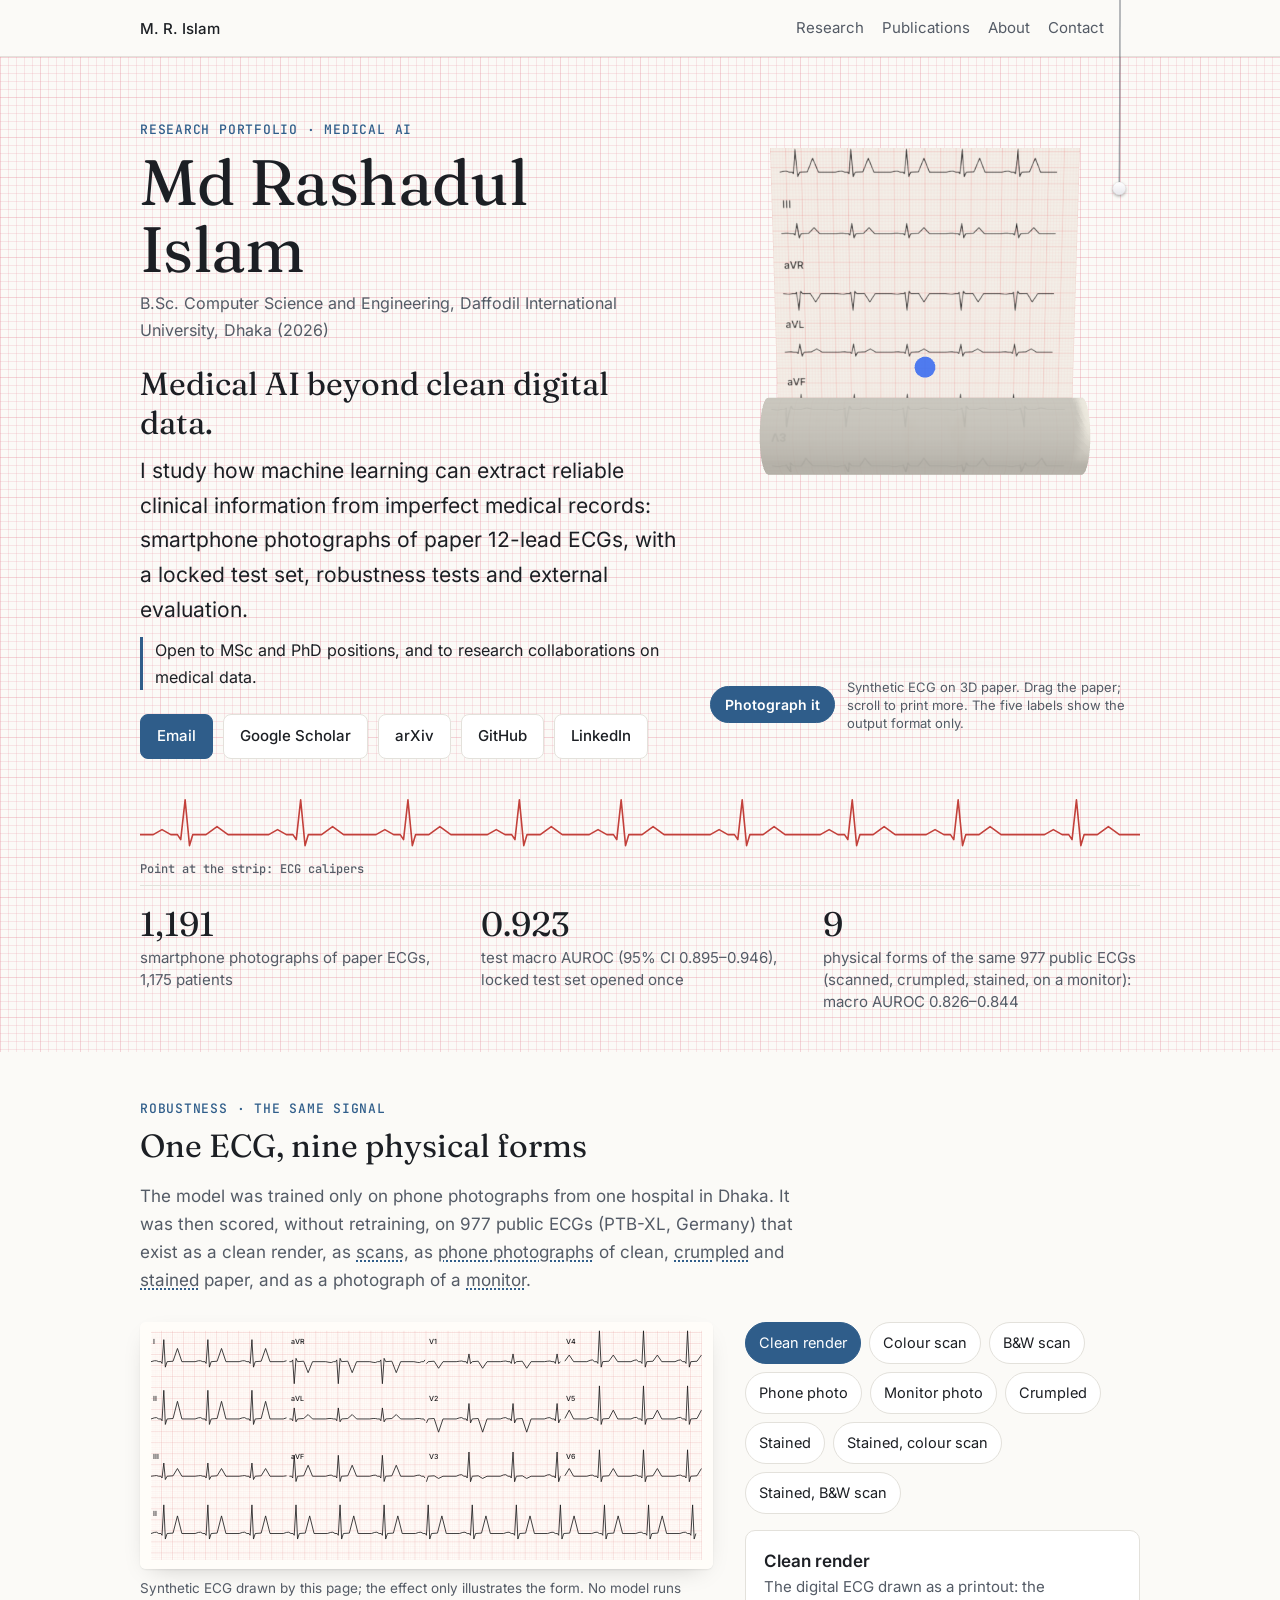
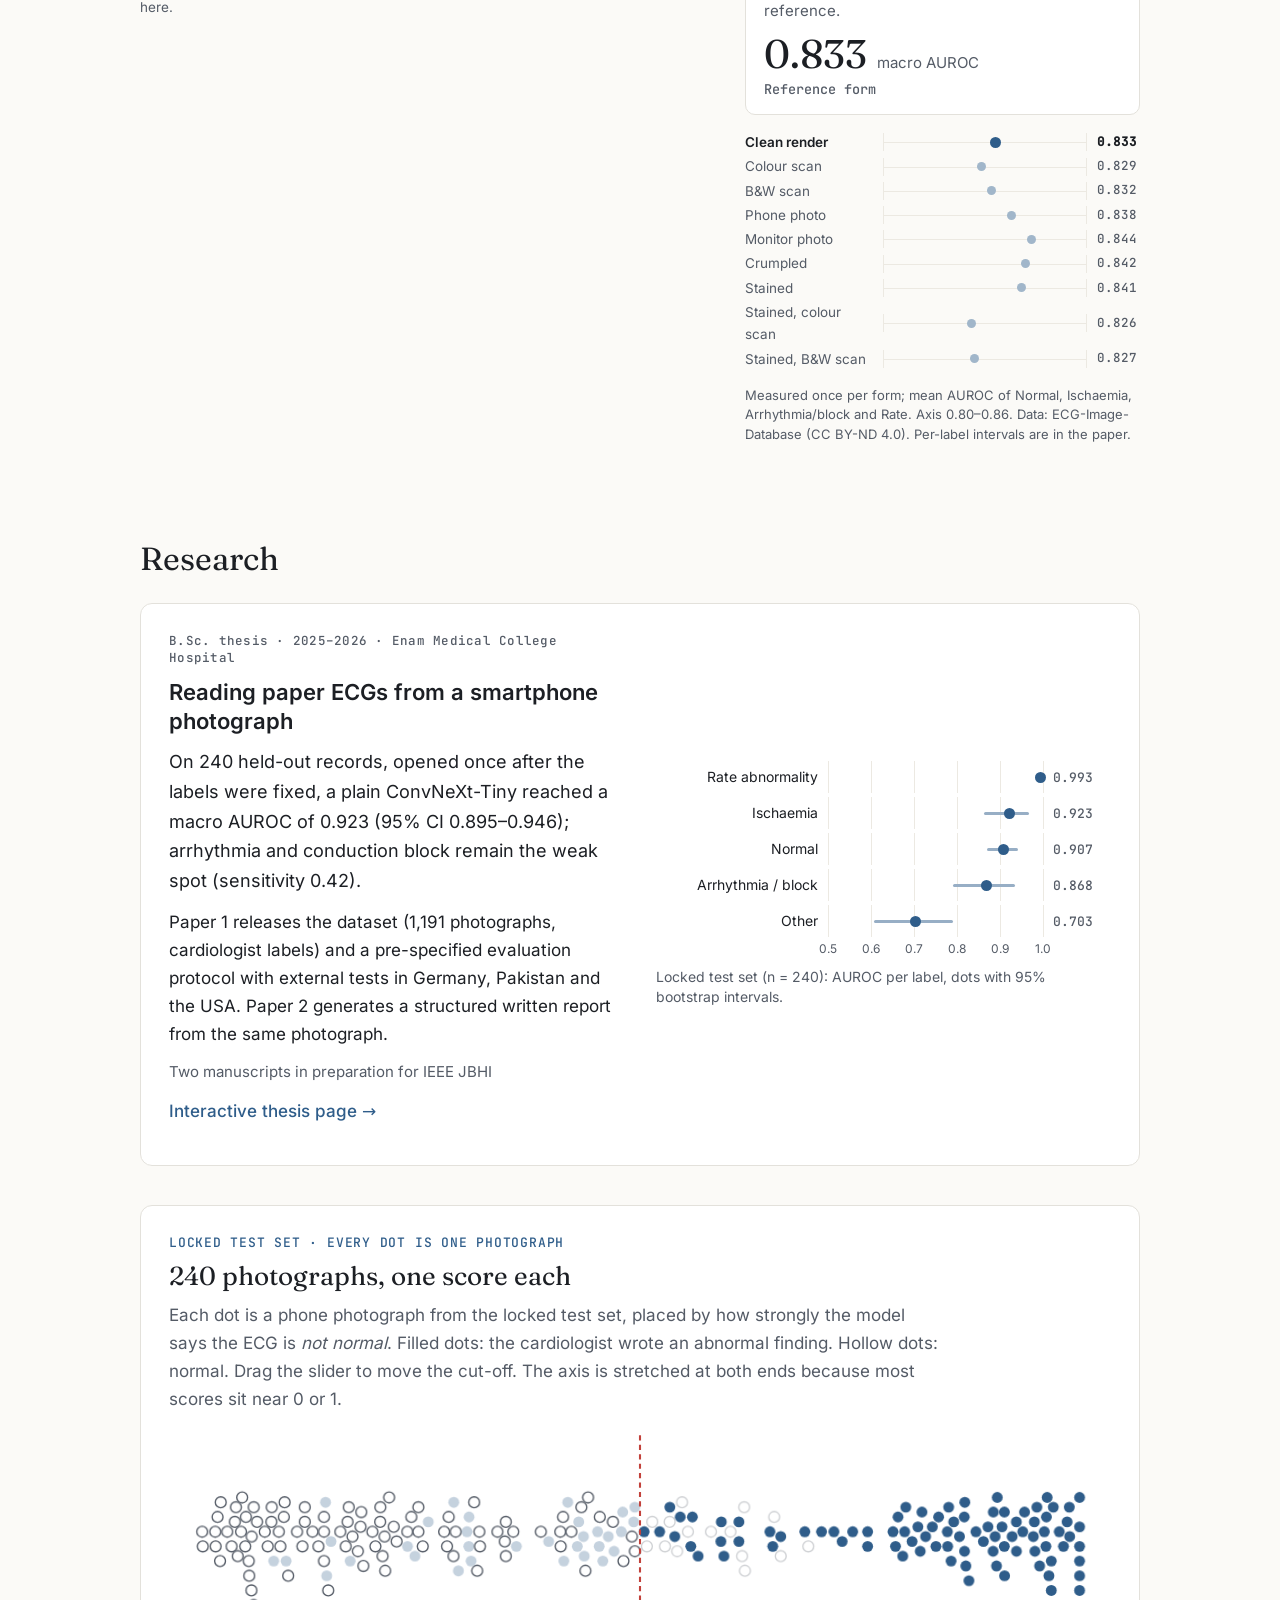
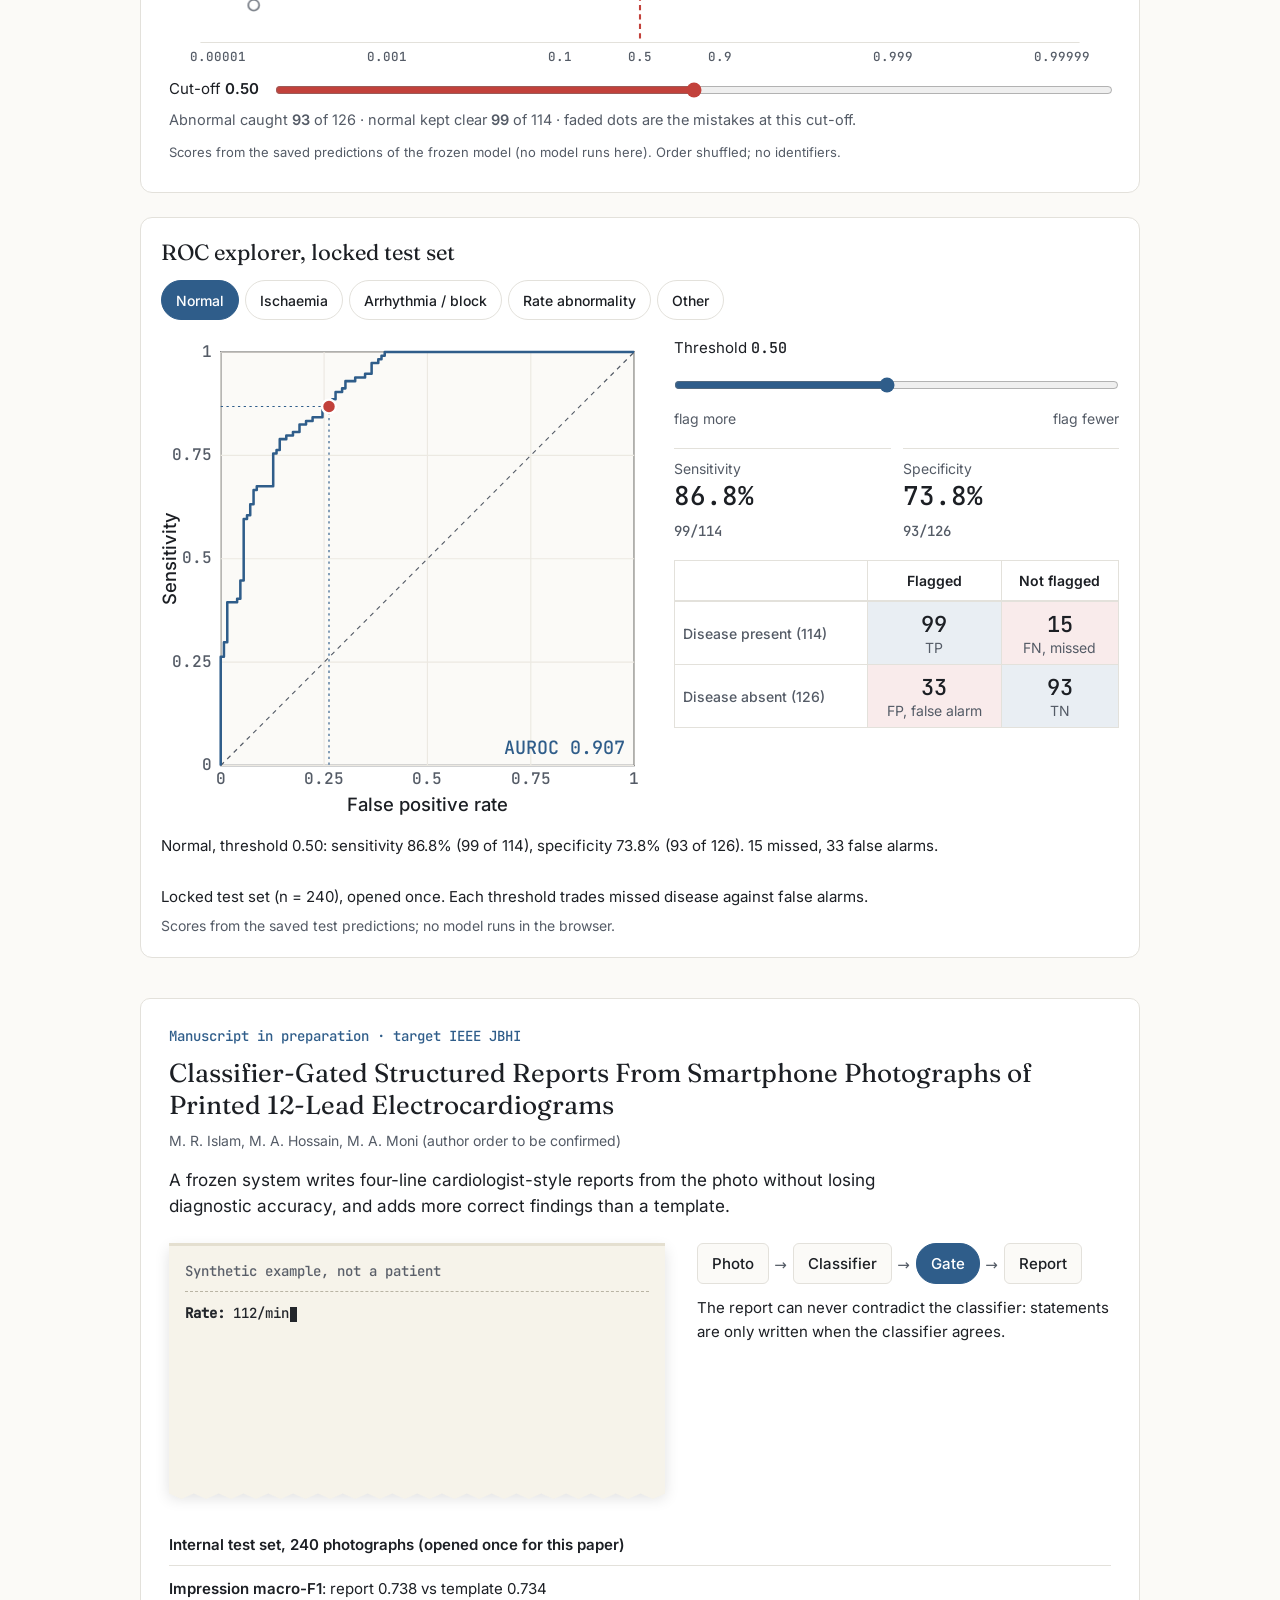
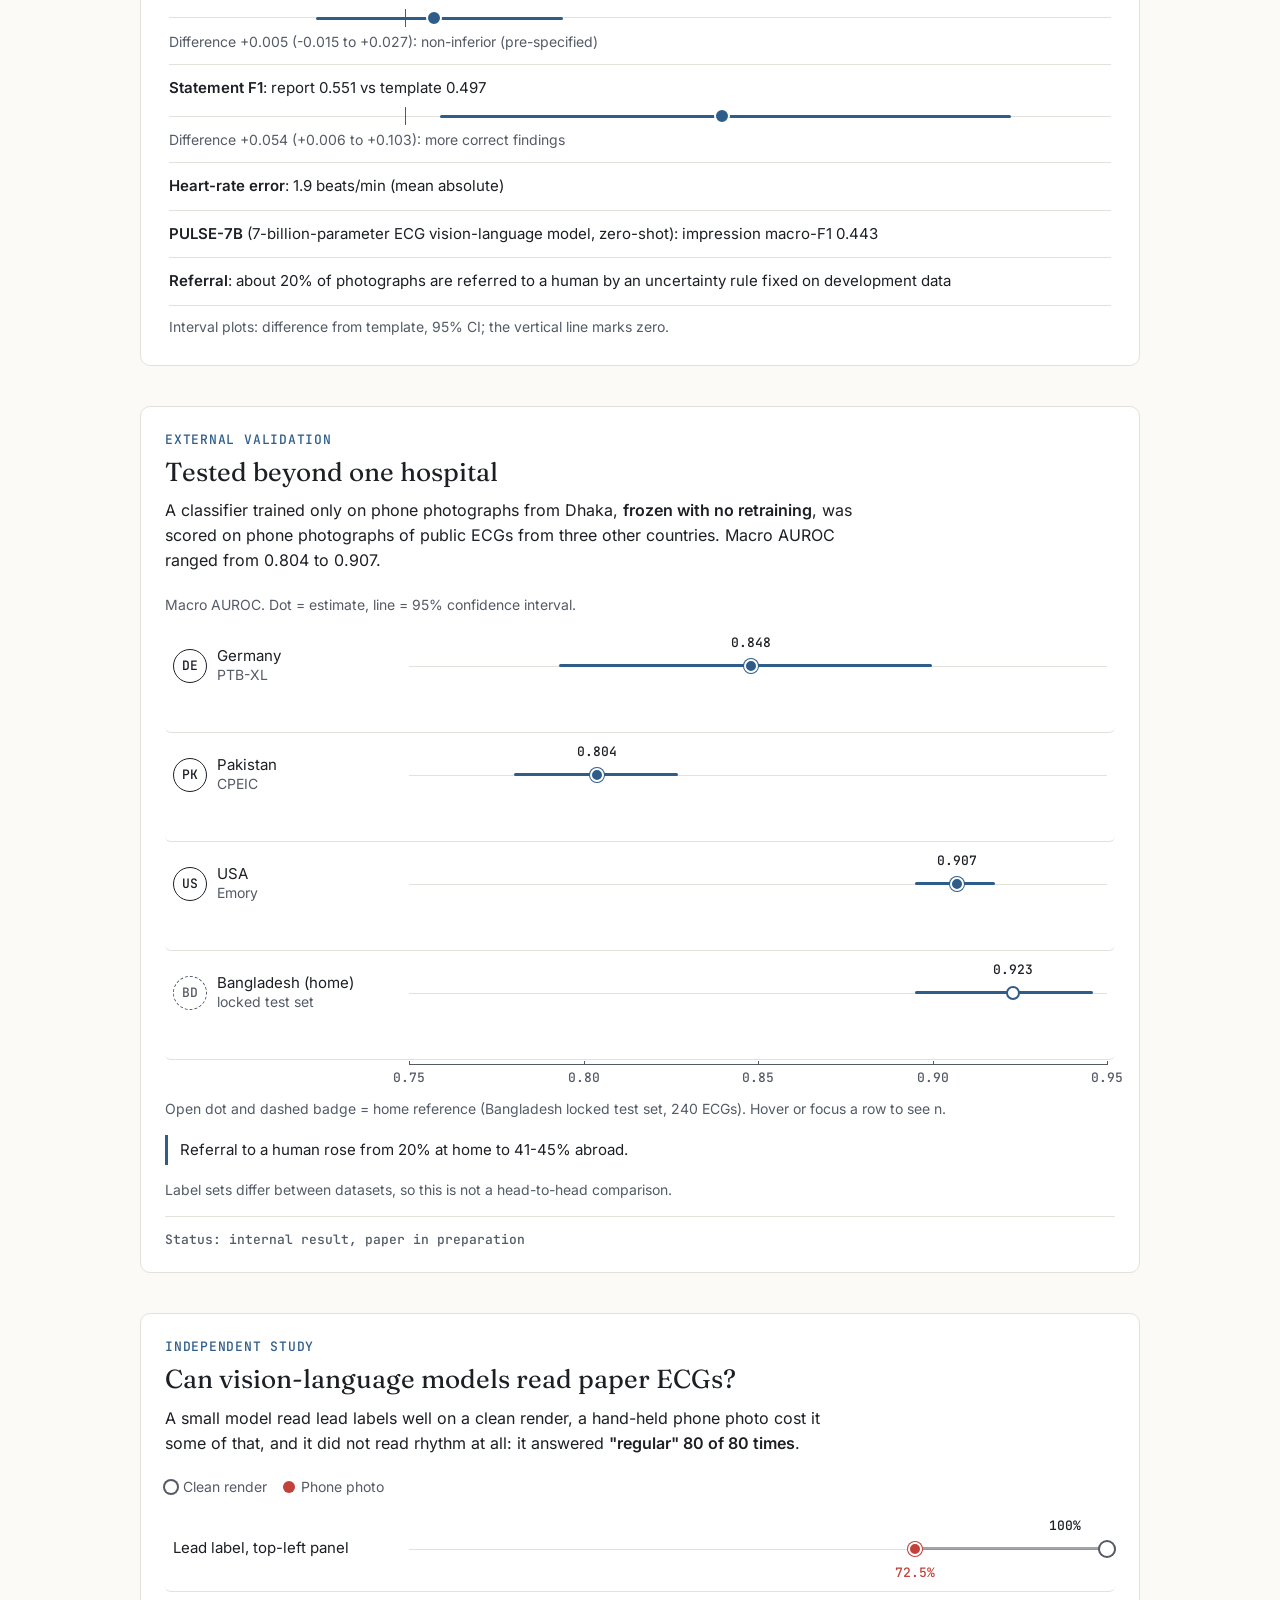
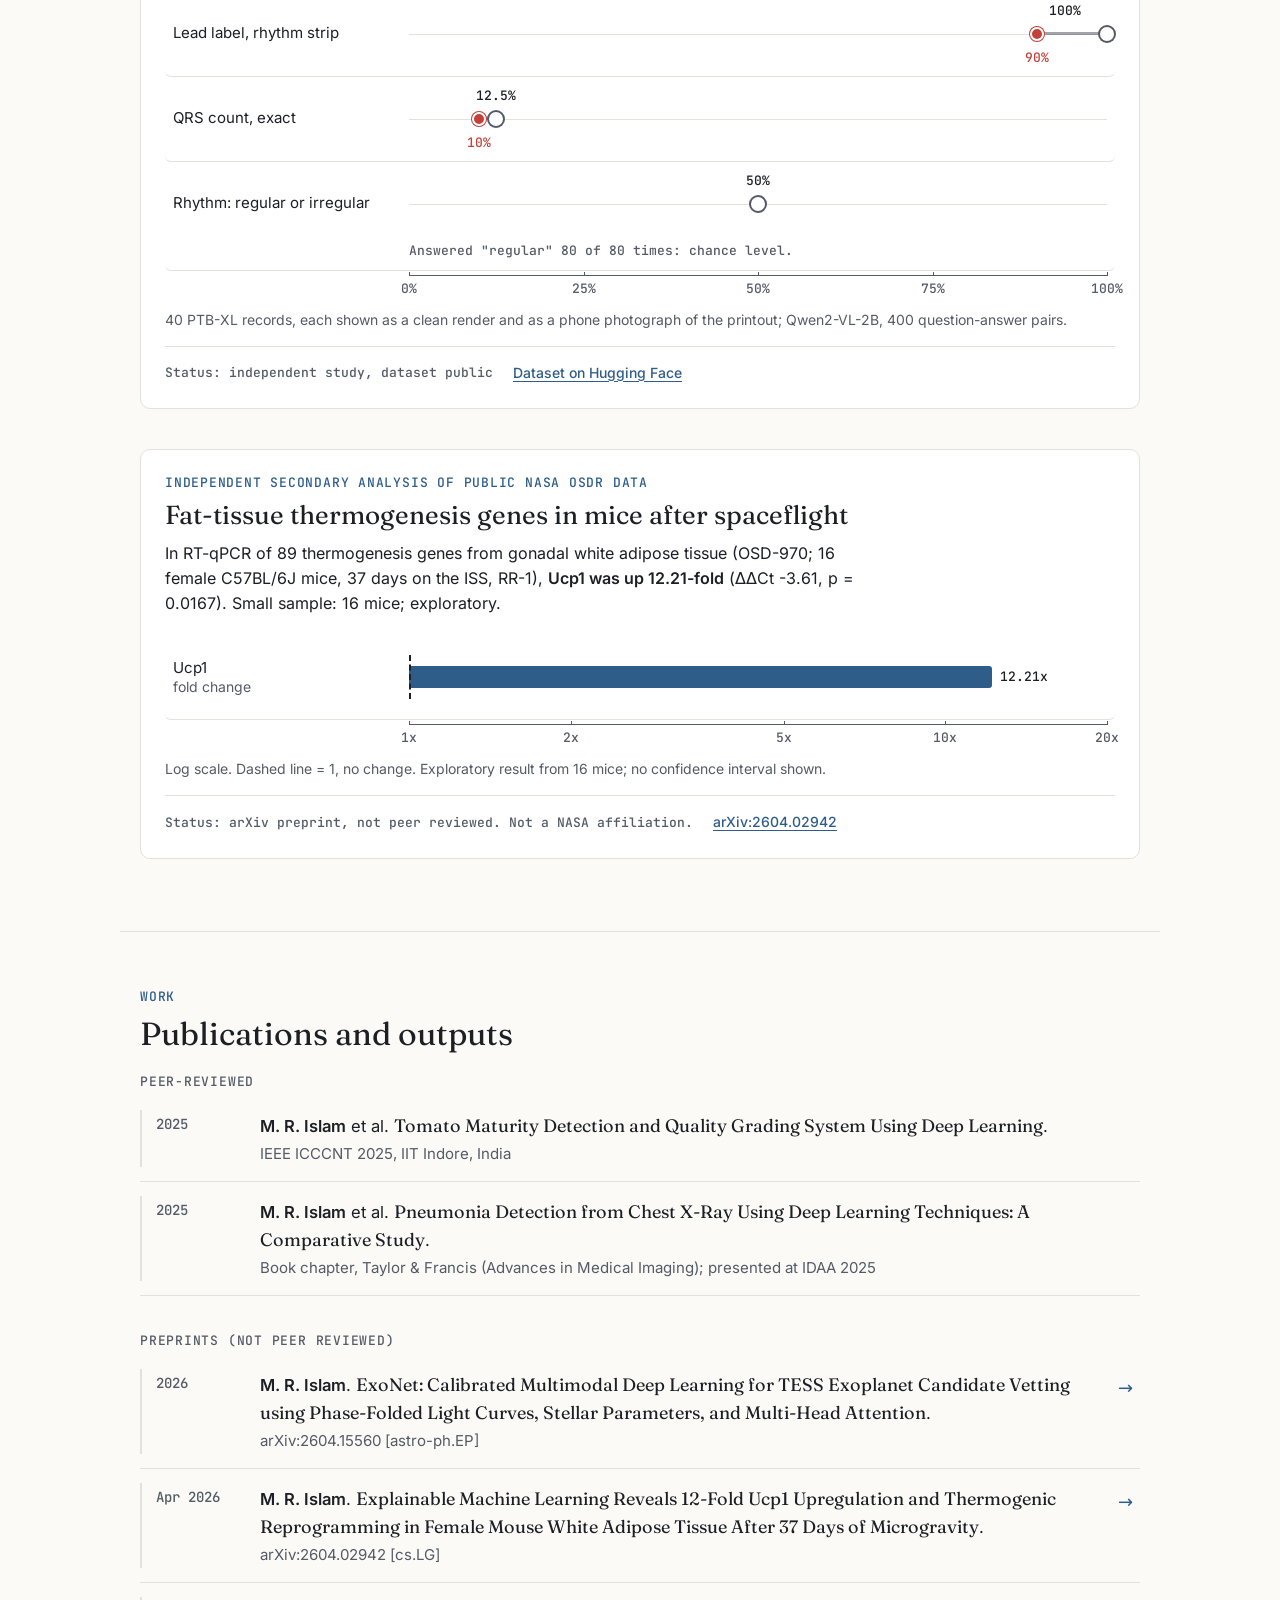
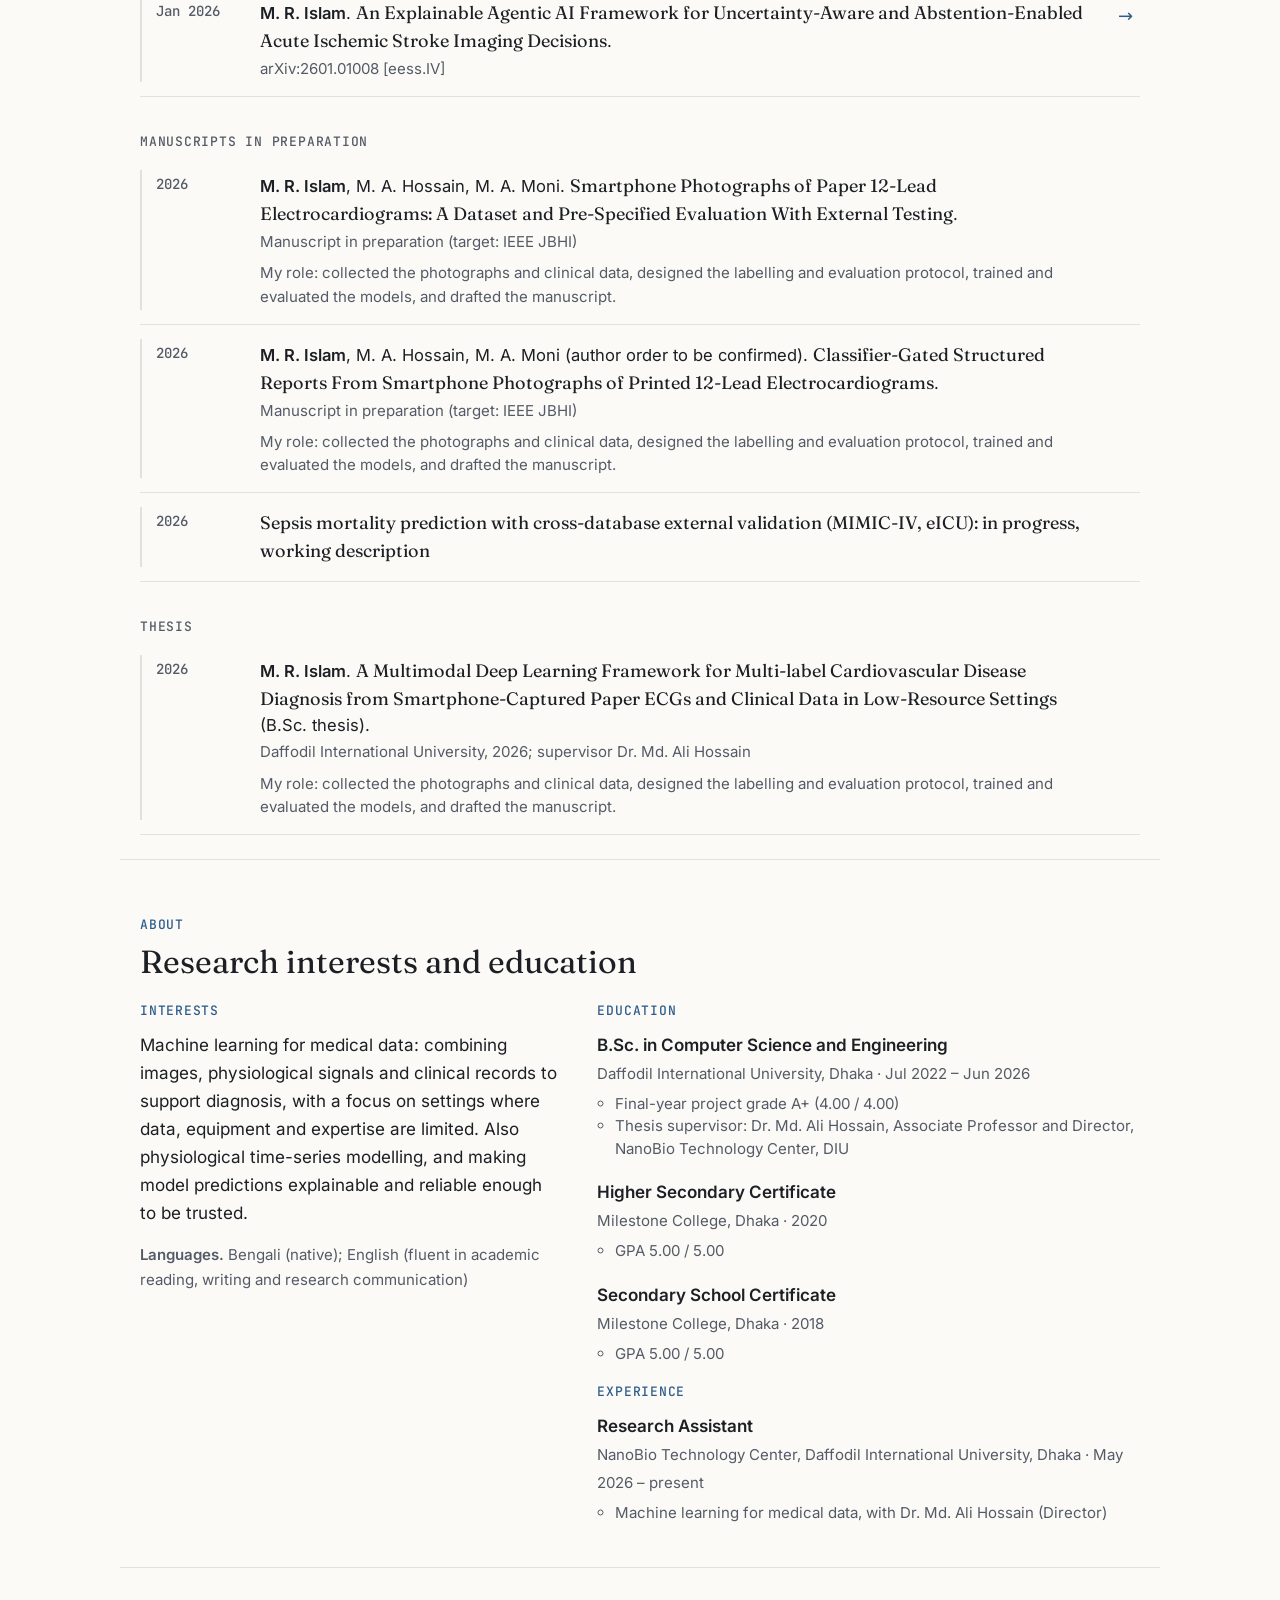
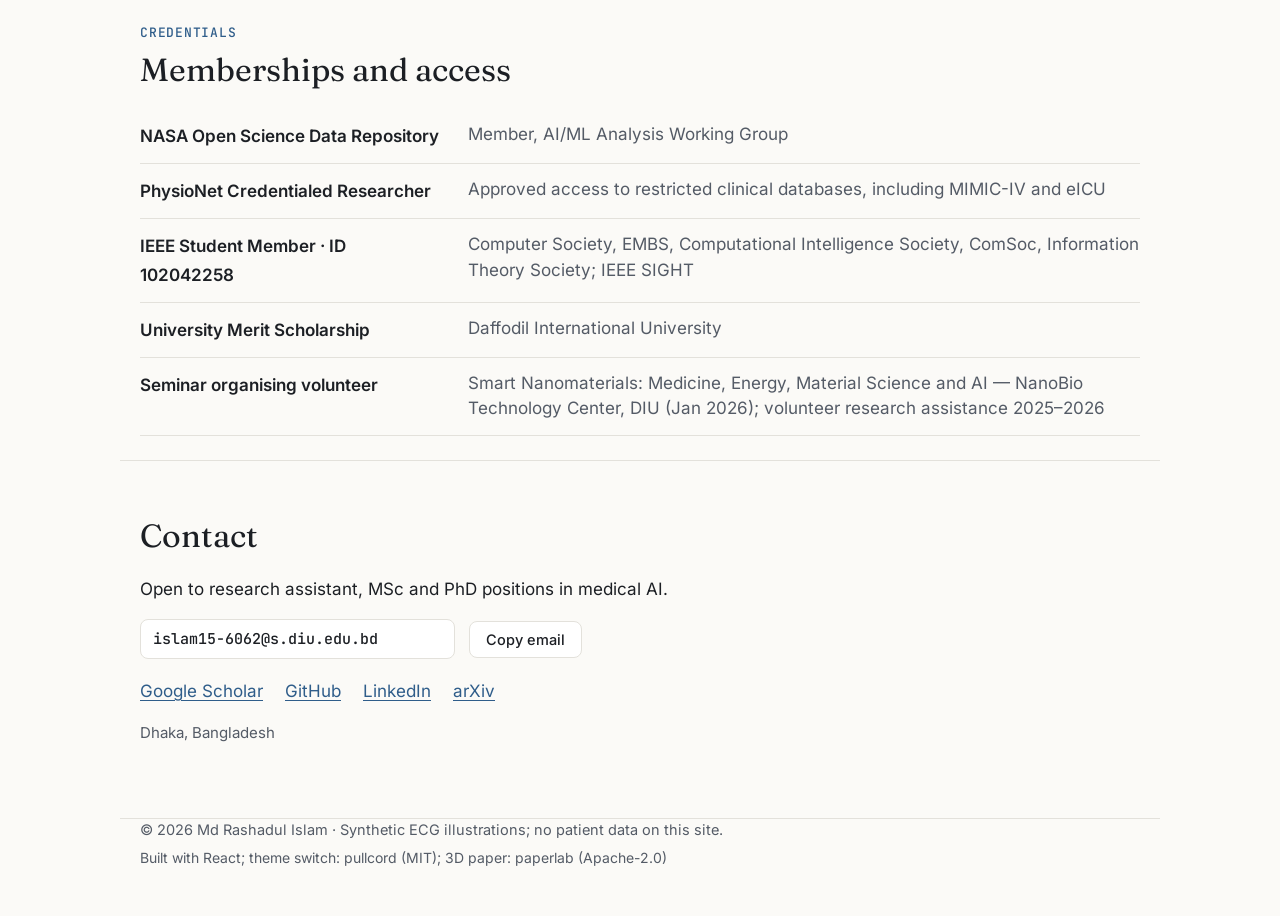
==== commit a6d436d5: "Publish portfolio 57b438d" ====
--- a/index.html
+++ b/index.html
@@ -11,6 +11,11 @@
     <meta property="og:title" content="Md Rashadul Islam – Machine learning for medical data" />
     <meta property="og:description" content="Smartphone photographs of paper ECGs: dataset, locked-test evaluation and report generation." />
     <meta property="og:type" content="website" />
+    <meta property="og:url" content="https://rashadul.me/" />
+    <meta property="og:image" content="https://rashadul.me/og-cover.png" />
+    <meta property="og:image:width" content="1584" />
+    <meta property="og:image:height" content="396" />
+    <meta name="twitter:card" content="summary_large_image" />
     <script type="application/ld+json">{"@context":"https://schema.org","@type":"Person","name":"Md Rashadul Islam","url":"https://www.rashadul.me/","jobTitle":"Researcher, machine learning for medical data","alumniOf":{"@type":"CollegeOrUniversity","name":"Daffodil International University"},"knowsAbout":["Medical AI","Electrocardiography","Computer vision","Robustness evaluation"],"sameAs":["https://scholar.google.com/citations?user=w472eK4AAAAJ","https://github.com/Rashadul22","https://www.linkedin.com/in/rashadul-islam-73790a241"]}</script>
     <script type="module" crossorigin src="/assets/main-NPHXopWo.js"></script>
     <link rel="modulepreload" crossorigin href="/assets/latin-600-lxE_ZjDa.js">
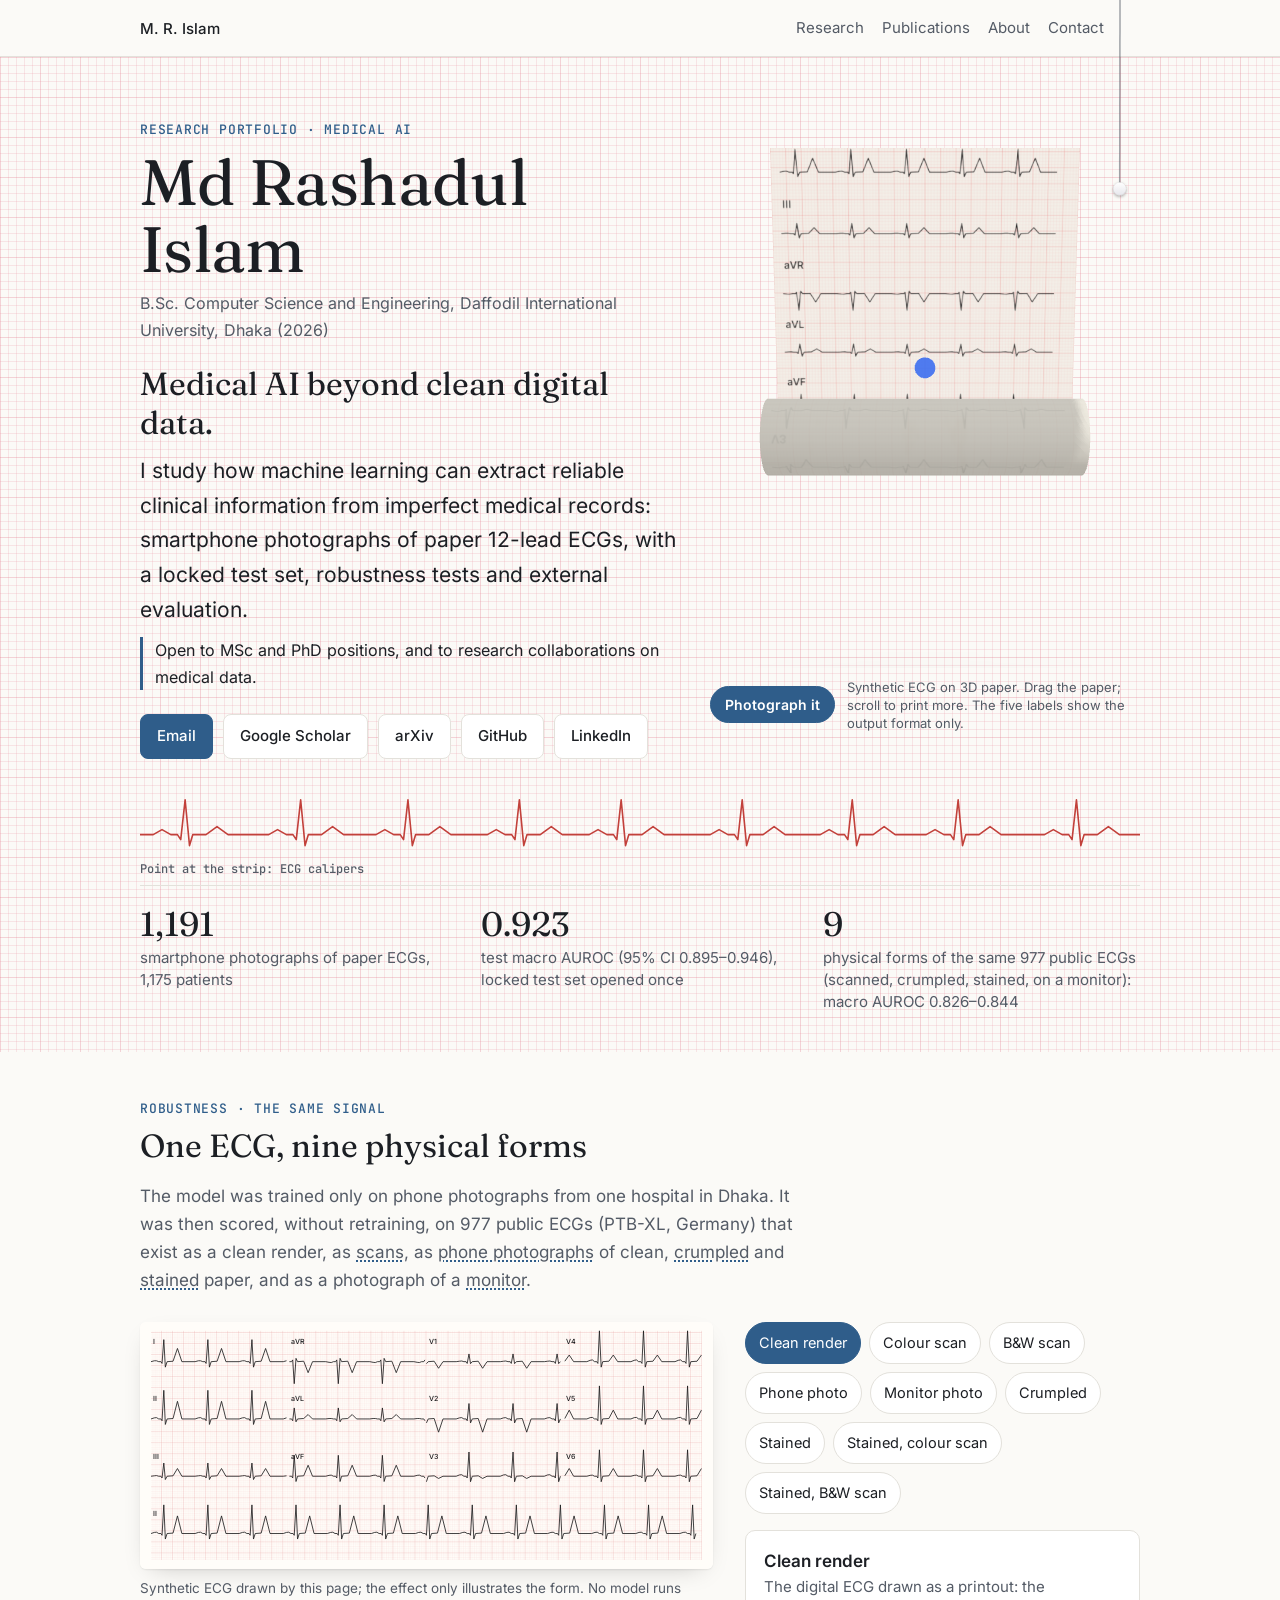
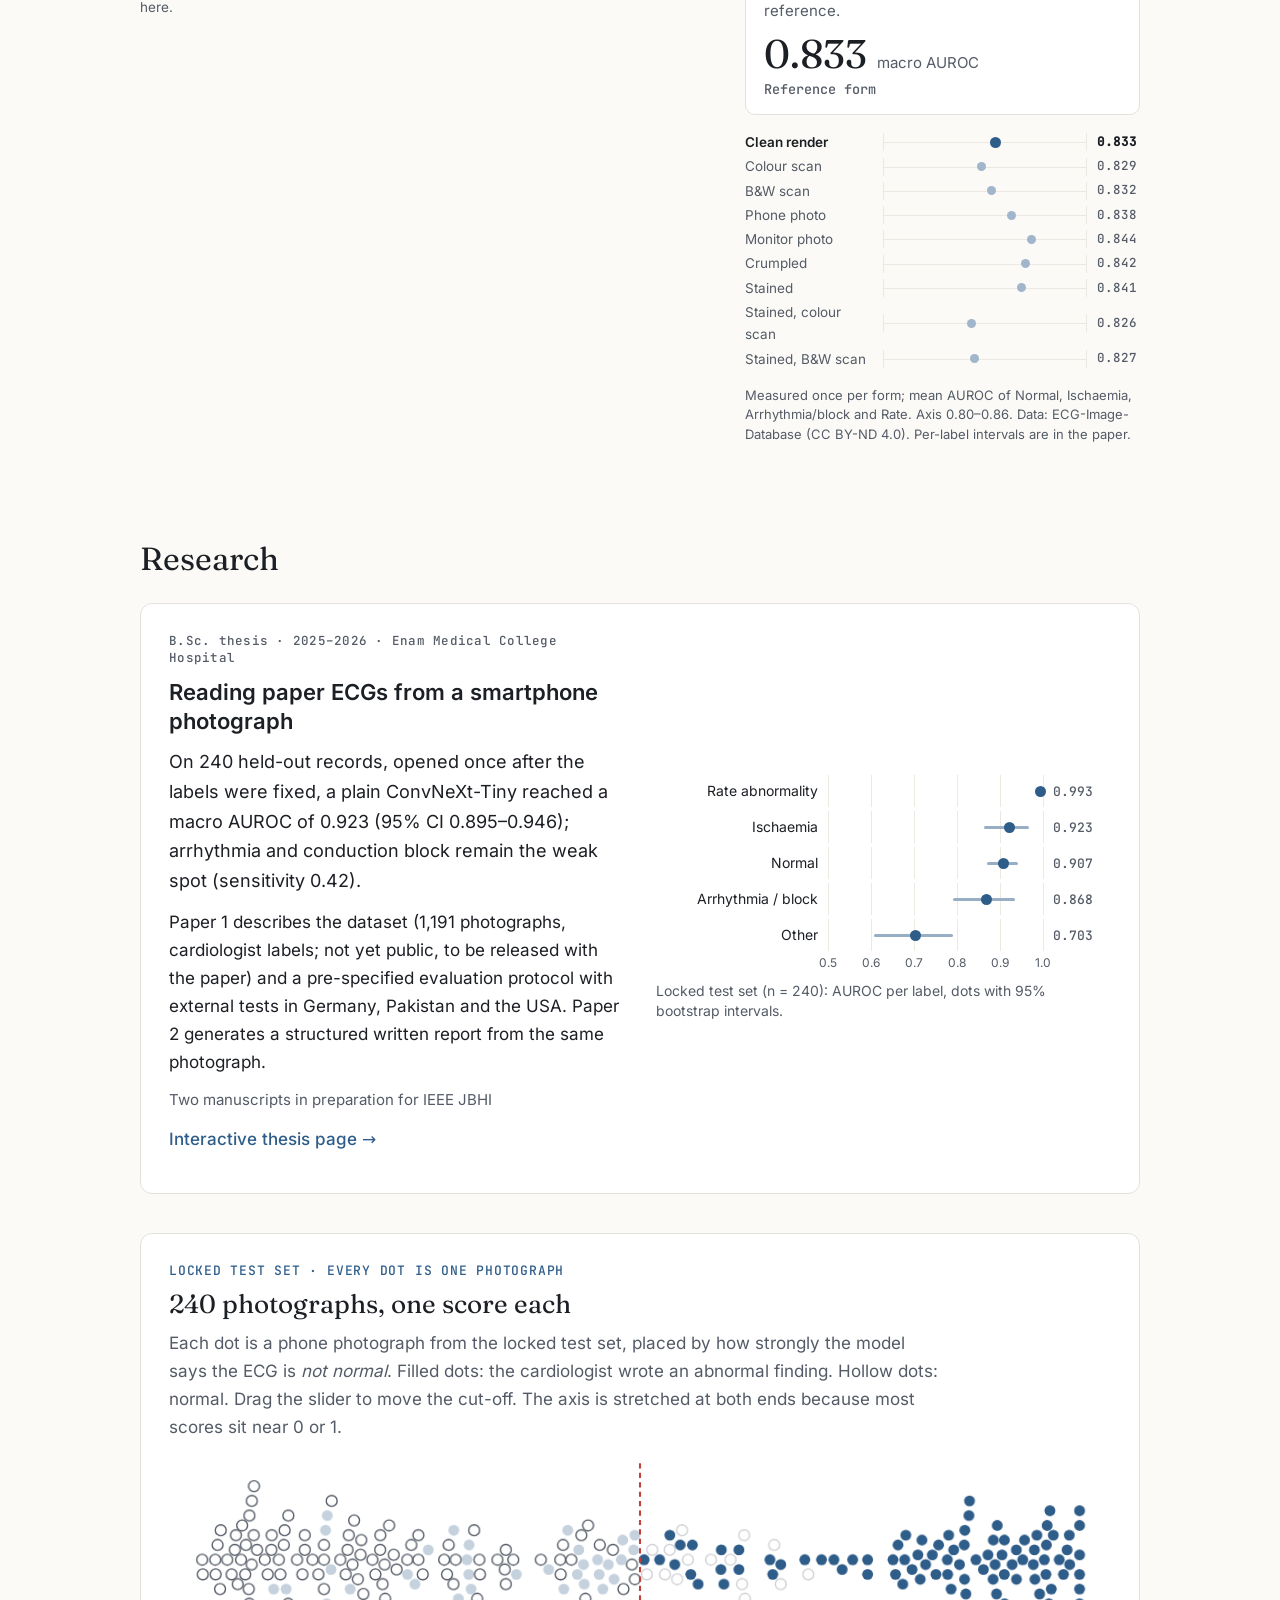
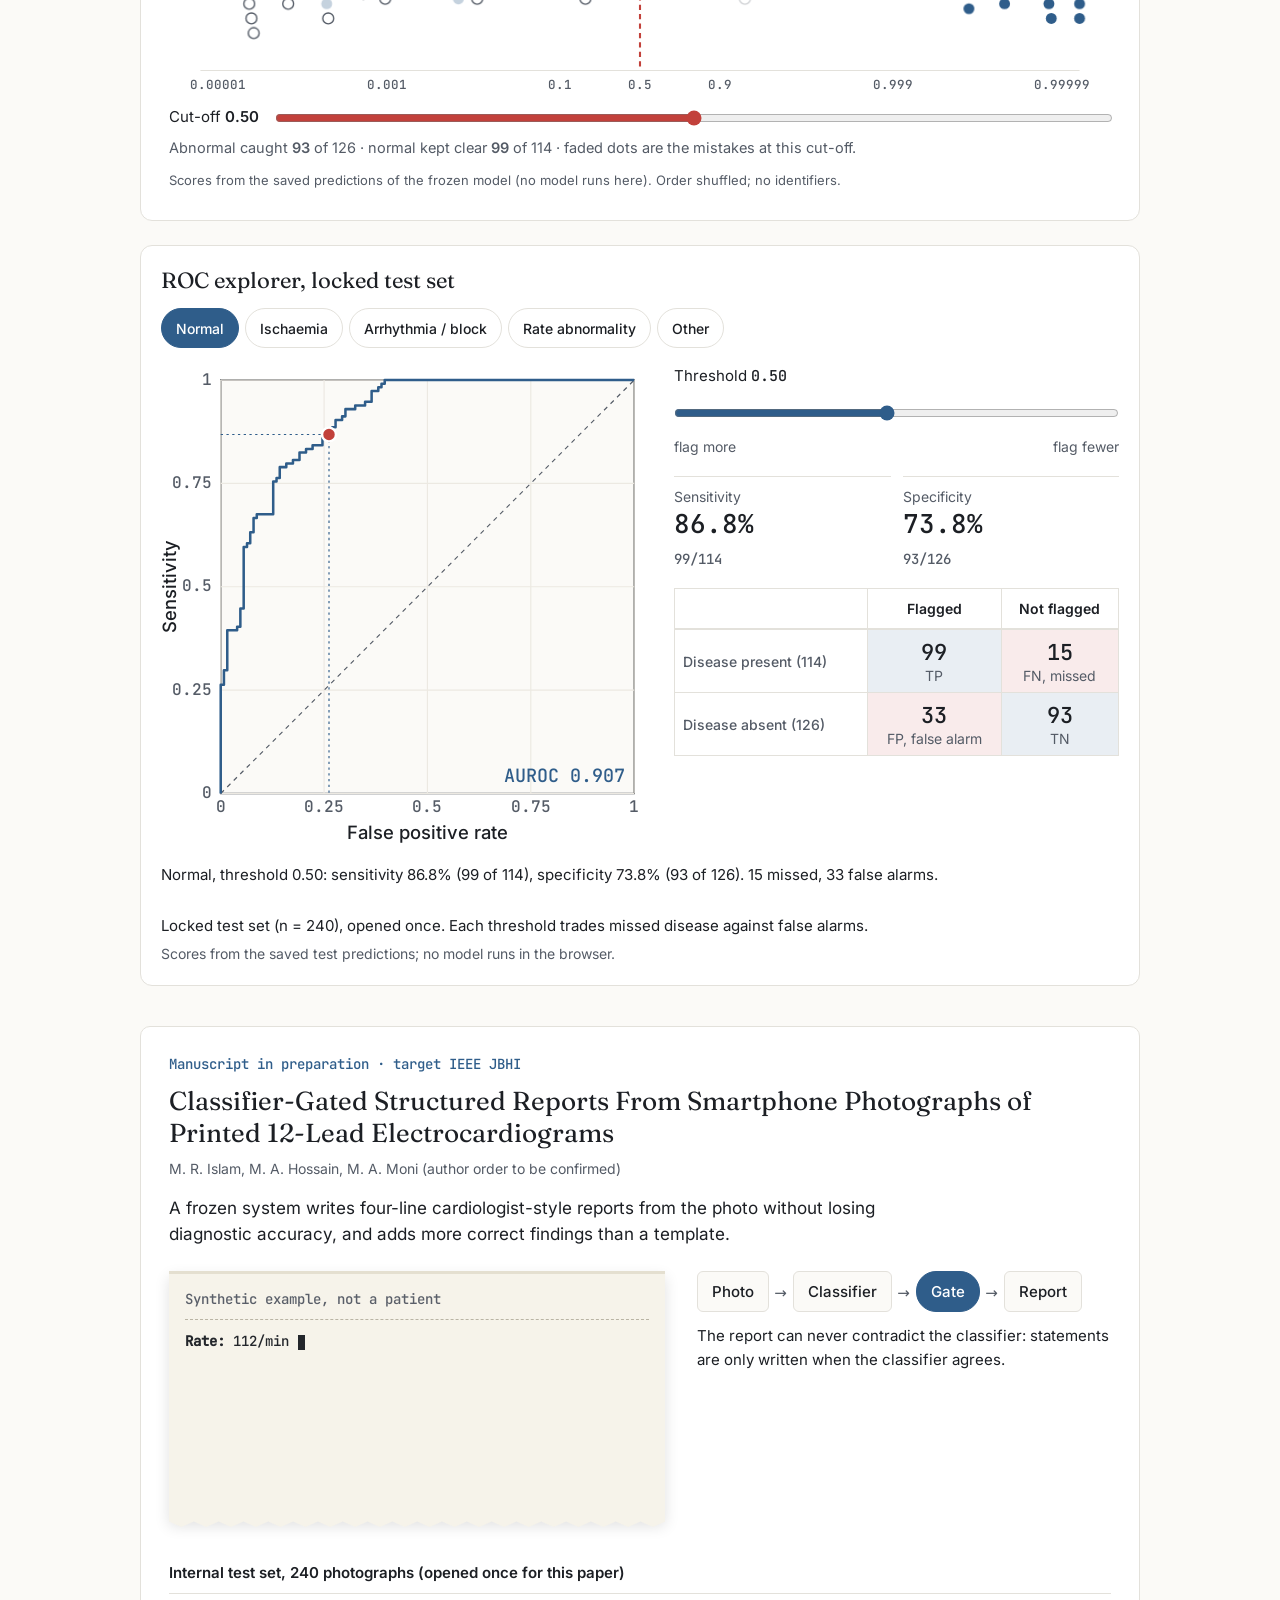
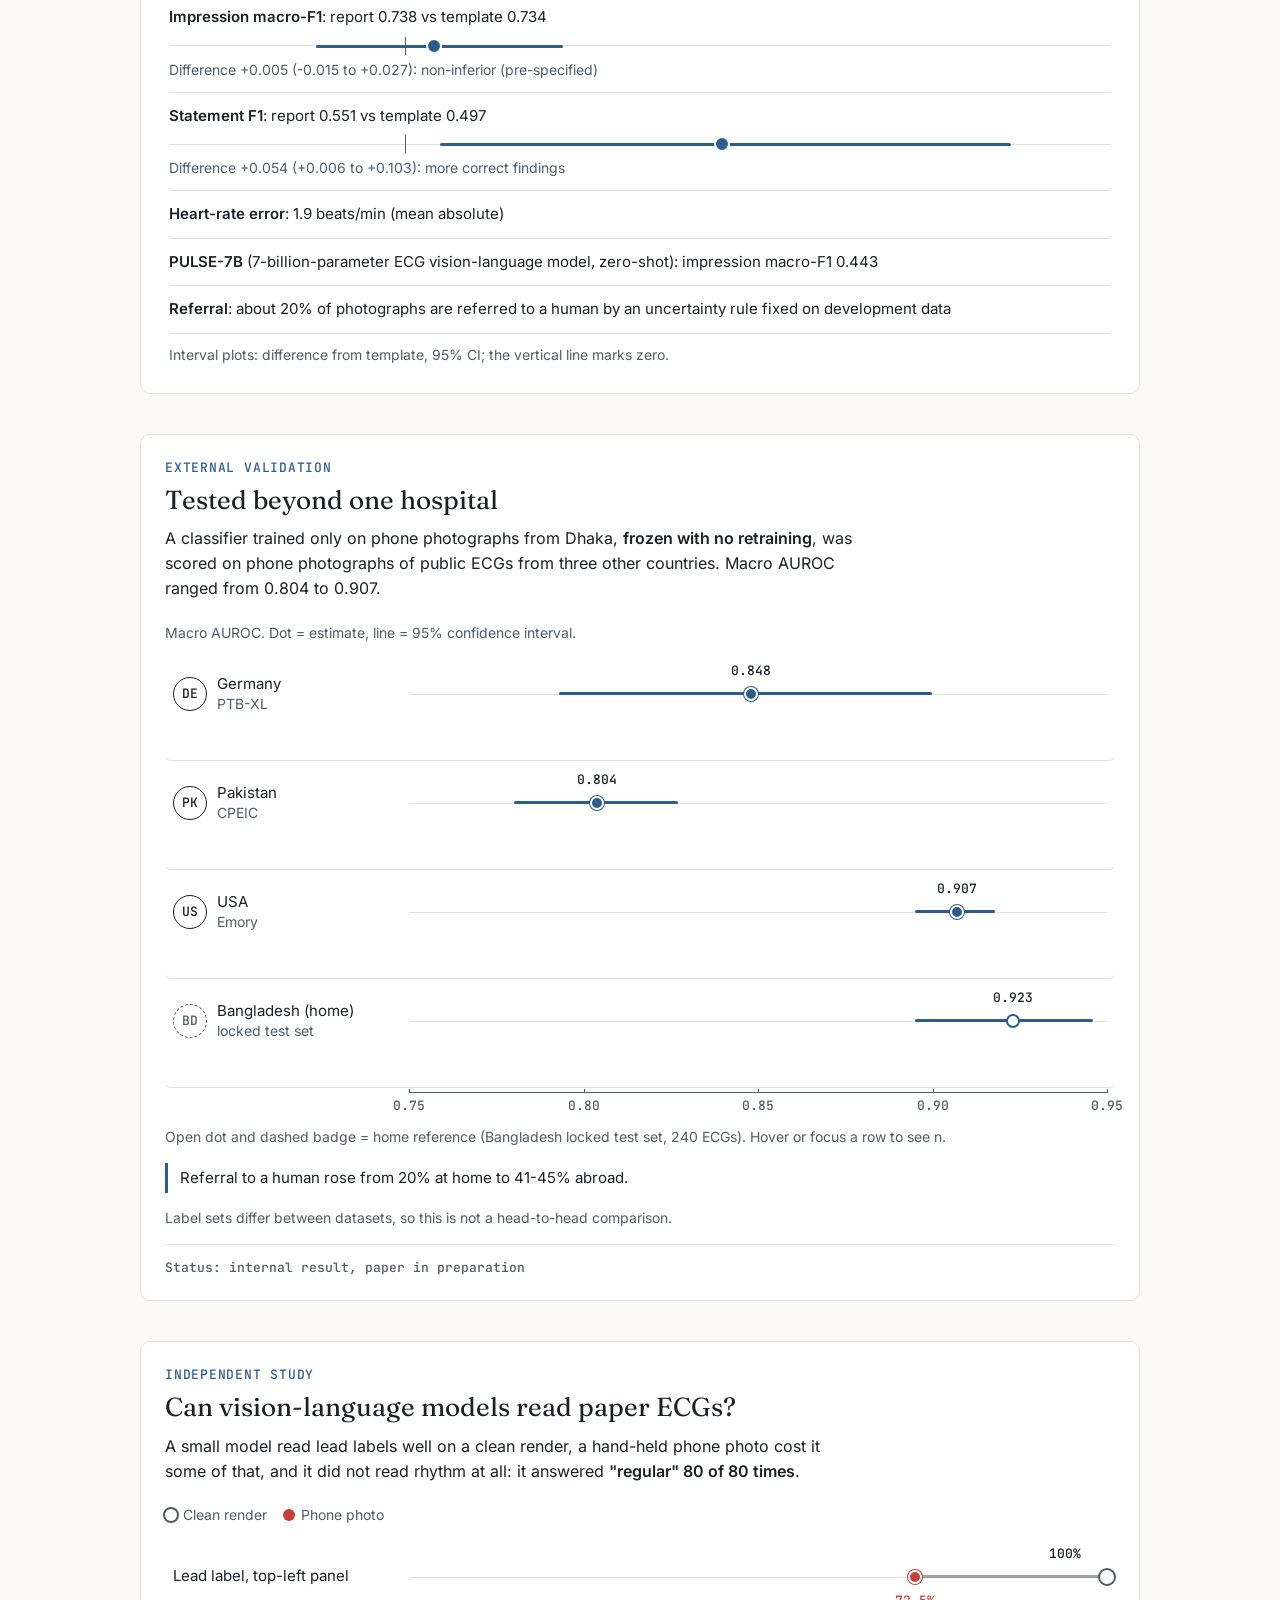
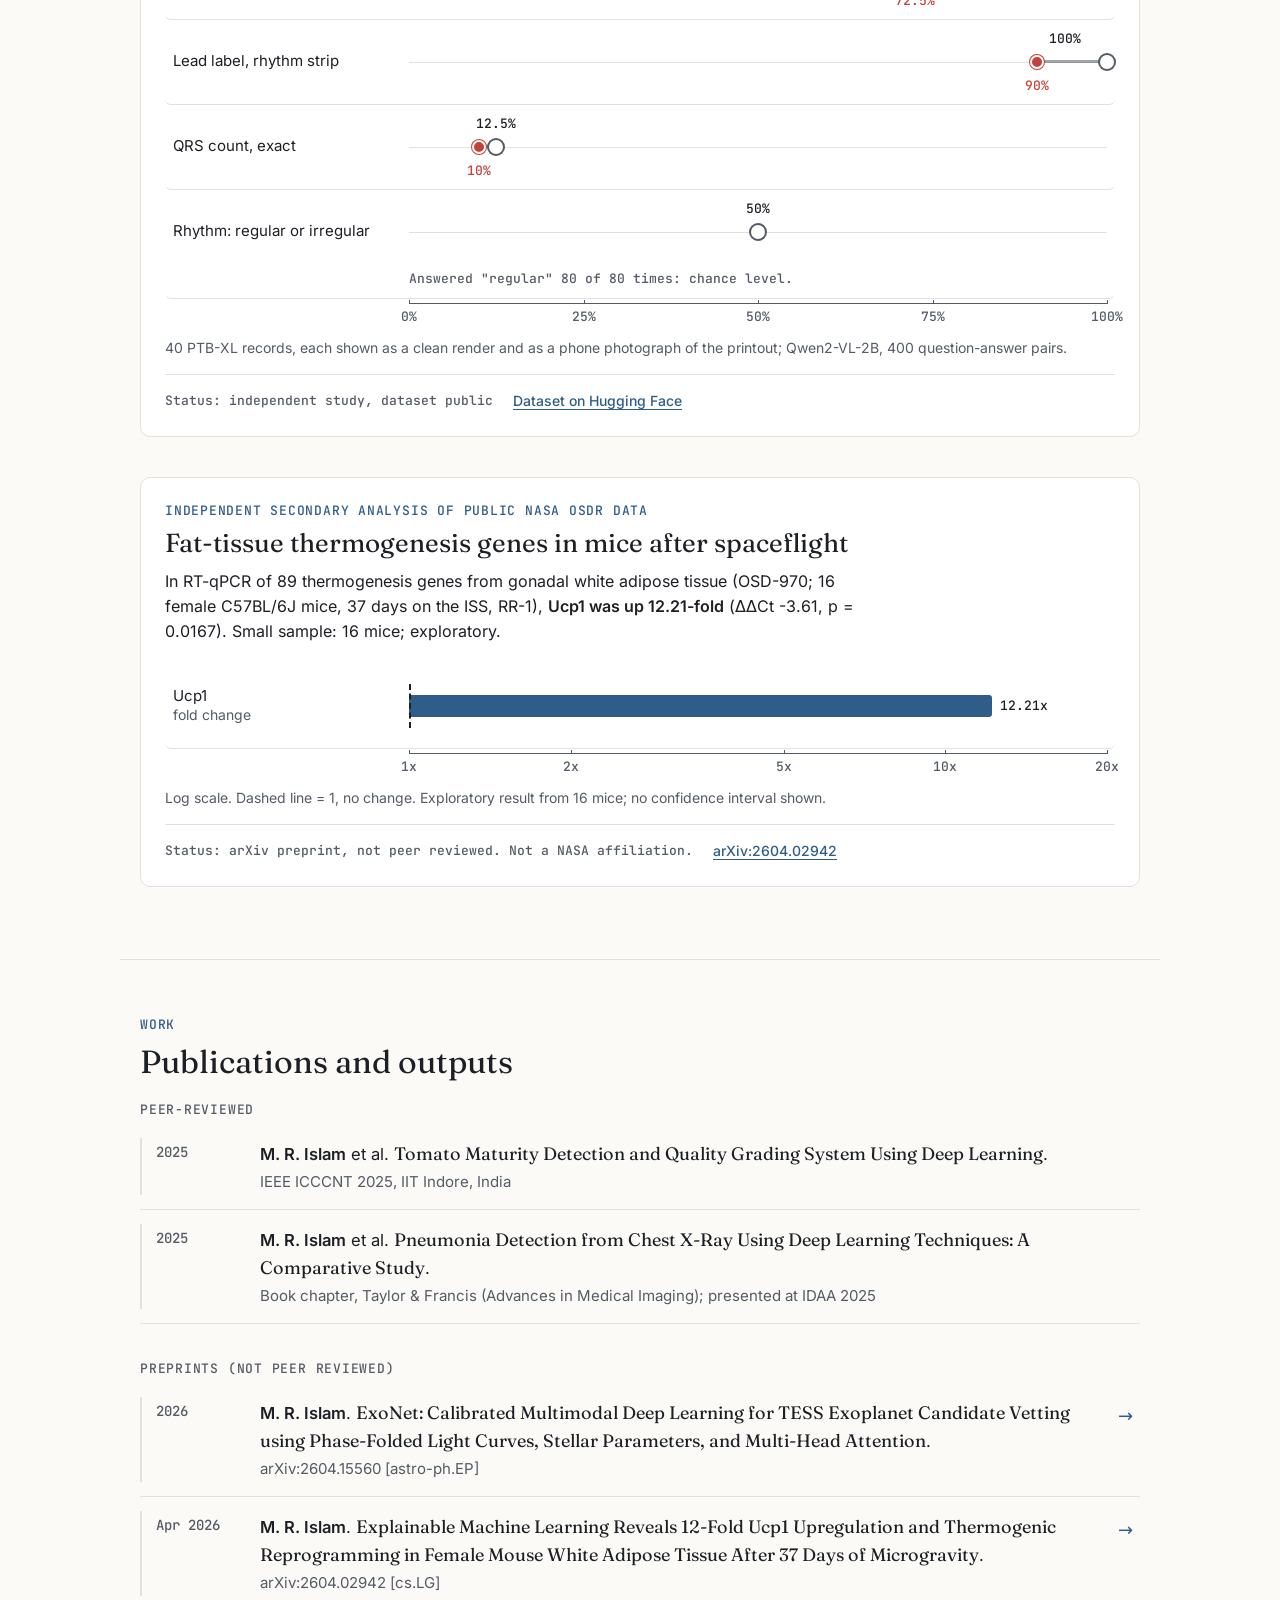
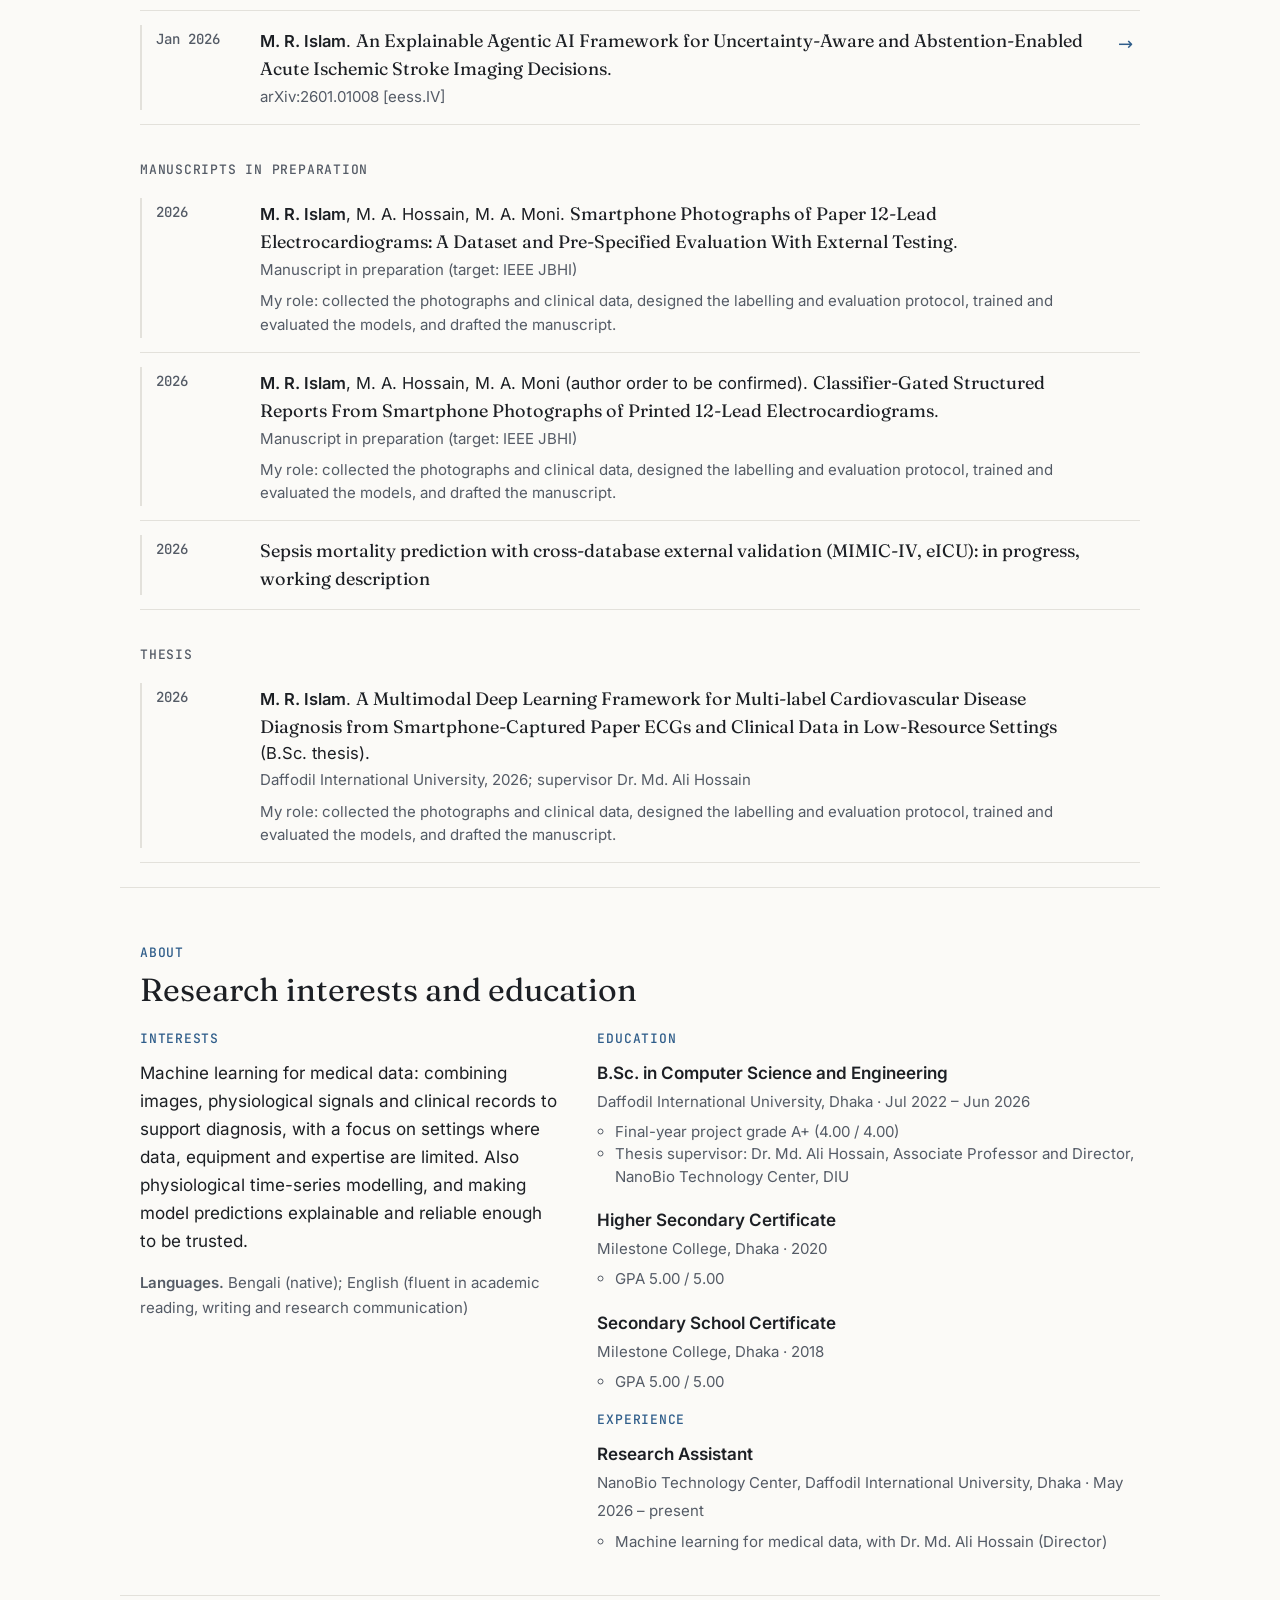
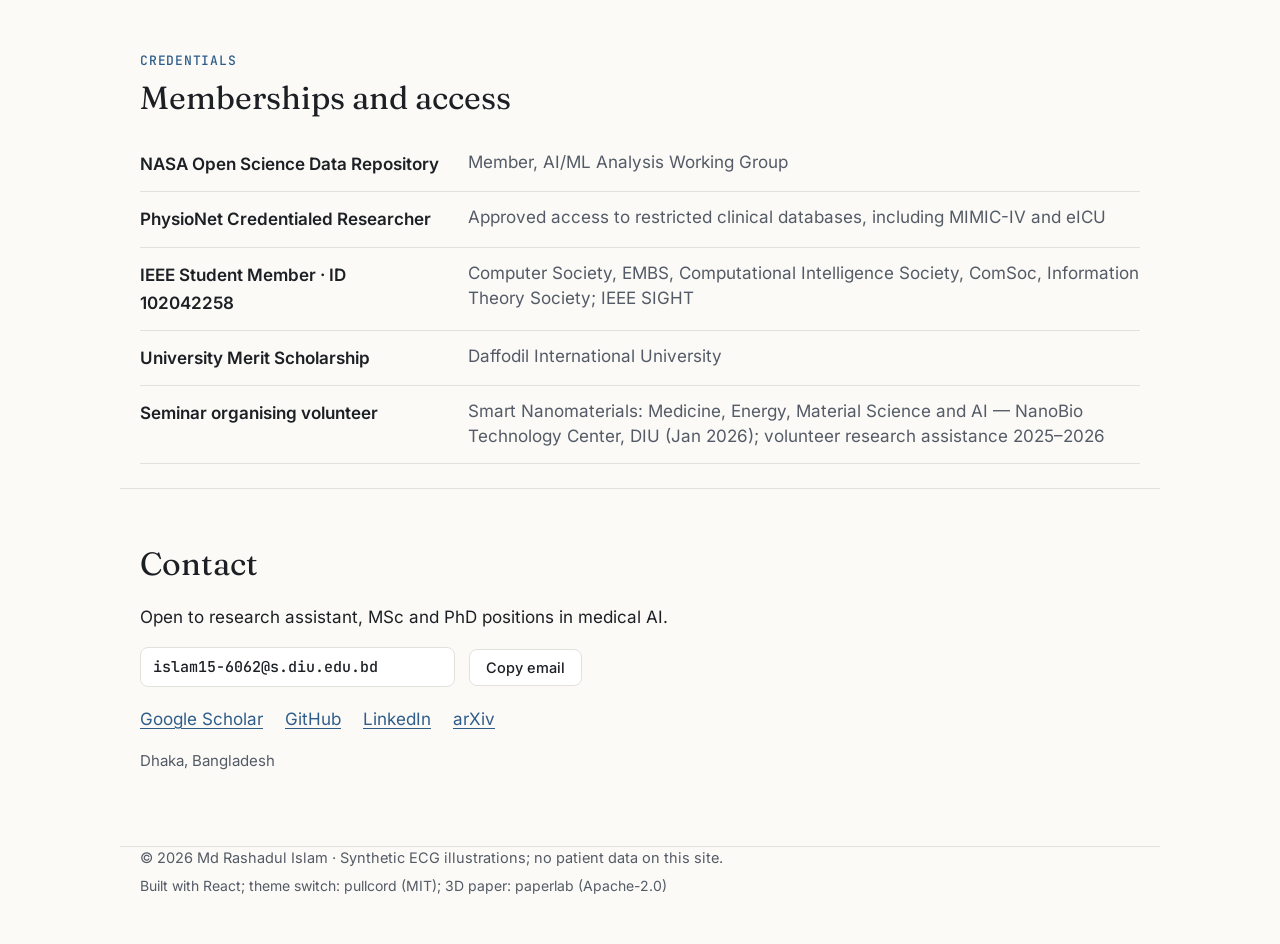
==== commit cf9c25d9: "Publish portfolio 7272fe7" ====
--- a/index.html
+++ b/index.html
@@ -17,13 +17,13 @@
     <meta property="og:image:height" content="396" />
     <meta name="twitter:card" content="summary_large_image" />
     <script type="application/ld+json">{"@context":"https://schema.org","@type":"Person","name":"Md Rashadul Islam","url":"https://www.rashadul.me/","jobTitle":"Researcher, machine learning for medical data","alumniOf":{"@type":"CollegeOrUniversity","name":"Daffodil International University"},"knowsAbout":["Medical AI","Electrocardiography","Computer vision","Robustness evaluation"],"sameAs":["https://scholar.google.com/citations?user=w472eK4AAAAJ","https://github.com/Rashadul22","https://www.linkedin.com/in/rashadul-islam-73790a241"]}</script>
-    <script type="module" crossorigin src="/assets/main-NPHXopWo.js"></script>
+    <script type="module" crossorigin src="/assets/main-CmIvYPxI.js"></script>
     <link rel="modulepreload" crossorigin href="/assets/latin-600-lxE_ZjDa.js">
     <link rel="stylesheet" crossorigin href="/assets/latin-600-W_FU9BuS.css">
     <link rel="stylesheet" crossorigin href="/assets/main-DdhUixFC.css">
   </head>
   <body>
-    <div id="root"><div class="ix"><div class="ix-dot" aria-hidden="true"></div><div class="ix-cal" aria-hidden="true"><i class="ix-cl"></i><i class="ix-cr"></i><b class="ix-lab"></b></div><div class="ix-card" aria-hidden="true"><div class="ix-paper"><svg viewBox="0 0 160 100" width="160" height="100"><path d="M0,58 L4,58 L8,55 L12,58 L15,61 L17,30 L19,66 L21,58 L28,58 L32,52 L36,58 L42,58 L46,55 L50,58 L53,61 L55,30 L57,66 L59,58 L66,58 L70,52 L74,58 L80,58 L84,55 L88,58 L91,61 L93,30 L95,66 L97,58 L104,58 L108,52 L112,58 L118,58 L122,55 L126,58 L129,61 L131,30 L133,66 L135,58 L142,58 L146,52 L150,58 L156,58 L160,55 L164,58 L167,61 L169,30 L171,66 L173,58 L180,58 L184,52 L188,58"></path></svg></div><span class="ix-cap"></span></div><svg class="ix-defs" width="0" height="0" aria-hidden="true"><filter id="ix-crumple"><feTurbulence type="fractalNoise" baseFrequency="0.035" numOctaves="2" seed="4" result="n"></feTurbulence><feDisplacementMap in="SourceGraphic" in2="n" scale="9"></feDisplacementMap></filter></svg><span id="ix-d-crumpled" class="ix-sr">Synthetic ECG on crumpled paper</span><span id="ix-d-stained" class="ix-sr">Synthetic ECG on stained paper</span><span id="ix-d-scanned" class="ix-sr">Synthetic ECG on paper, flatbed scan</span><span id="ix-d-monitor" class="ix-sr">Synthetic ECG on a monitor, photographed</span><span id="ix-d-photo" class="ix-sr">Synthetic ECG on paper, phone photo</span></div><a class="skip" href="#main">Skip to content</a><header class="top"><div class="wrap top-in"><a class="brand" href="#main">M. R. Islam</a><nav aria-label="Sections"><a href="#research">Research</a><a href="#publications">Publications</a><a href="#about">About</a><a href="#contact">Contact</a></nav></div></header><main id="main"><div class="hero-bg"><div class="pg-root" aria-hidden="true"></div><section class="hero wrap" aria-labelledby="name"><div class="hero-grid"><div class="hero-text"><p class="eyebrow">Research portfolio · Medical AI</p><h1 id="name">Md Rashadul Islam</h1><p class="aff">B.Sc. Computer Science and Engineering, Daffodil International University, Dhaka (2026)</p><p class="tagline">Medical AI beyond clean digital data.</p><p class="lead">I study how machine learning can extract reliable clinical information from imperfect medical records: smartphone photographs of paper 12-lead ECGs, with a locked test set, robustness tests and external evaluation.</p><p class="seeking">Open to MSc and PhD positions, and to research collaborations on medical data.</p><div class="actions"><a data-magnetic="true" class="btn primary" href="mailto:islam15-6062@s.diu.edu.bd">Email</a><a data-magnetic="true" class="btn" href="https://scholar.google.com/citations?user=w472eK4AAAAJ&amp;hl=en" target="_blank" rel="noopener">Google Scholar</a><a data-magnetic="true" class="btn" href="https://arxiv.org/search/?searchtype=author&amp;query=Rashadul+Islam" target="_blank" rel="noopener">arXiv</a><a data-magnetic="true" class="btn" href="https://github.com/Rashadul22" target="_blank" rel="noopener">GitHub</a><a data-magnetic="true" class="btn" href="https://www.linkedin.com/in/rashadul-islam-73790a241" target="_blank" rel="noopener">LinkedIn</a></div></div><figure class="hero-stage" data-caliper="fig · the input"><div class="hs-tilt"><div class="hs-poster" aria-hidden="true"></div><span class="hs-flash"></span><span class="hs-scan"></span></div><div class="hs-out" aria-live="polite"></div><figcaption><button type="button" class="hs-btn" data-magnetic="true">Photograph it</button><span>Synthetic ECG on 3D paper. Drag the paper; scroll to print more. The five labels show the output format only.</span></figcaption></figure></div><div class="hero-trace"><svg class="trace" viewBox="0 0 727 60" preserveAspectRatio="none" aria-hidden="true"><path d="M0 39.6L9.6 39.6L16.0 34.6L22.4 39.6L27.2 39.6L29.6 44.6L32.8 4.8L36.0 50.6L38.4 39.6L48.0 39.6L56.0 31.6L64.0 39.6L84.0 39.6L93.6 39.6L100.0 34.6L106.4 39.6L111.2 39.6L113.6 44.6L116.8 4.8L120.0 50.6L122.4 39.6L132.0 39.6L140.0 31.6L148.0 39.6L162.0 39.6L171.6 39.6L178.0 34.6L184.4 39.6L189.2 39.6L191.6 44.6L194.8 4.8L198.0 50.6L200.4 39.6L210.0 39.6L218.0 31.6L226.0 39.6L243.0 39.6L252.6 39.6L259.0 34.6L265.4 39.6L270.2 39.6L272.6 44.6L275.8 4.8L279.0 50.6L281.4 39.6L291.0 39.6L299.0 31.6L307.0 39.6L317.0 39.6L326.6 39.6L333.0 34.6L339.4 39.6L344.2 39.6L346.6 44.6L349.8 4.8L353.0 50.6L355.4 39.6L365.0 39.6L373.0 31.6L381.0 39.6L405.0 39.6L414.6 39.6L421.0 34.6L427.4 39.6L432.2 39.6L434.6 44.6L437.8 4.8L441.0 50.6L443.4 39.6L453.0 39.6L461.0 31.6L469.0 39.6L485.0 39.6L494.6 39.6L501.0 34.6L507.4 39.6L512.2 39.6L514.6 44.6L517.8 4.8L521.0 50.6L523.4 39.6L533.0 39.6L541.0 31.6L549.0 39.6L562.0 39.6L571.6 39.6L578.0 34.6L584.4 39.6L589.2 39.6L591.6 44.6L594.8 4.8L598.0 50.6L600.4 39.6L610.0 39.6L618.0 31.6L626.0 39.6L648.0 39.6L657.6 39.6L664.0 34.6L670.4 39.6L675.2 39.6L677.6 44.6L680.8 4.8L684.0 50.6L686.4 39.6L696.0 39.6L704.0 31.6L712.0 39.6L727.0 39.6"></path></svg><canvas class="fray-canvas" aria-hidden="true"></canvas><p class="trace-hint" aria-hidden="true">Point at the strip: ECG calipers</p></div><dl class="facts"><div><dt data-scramble="true">1,191</dt><dd>smartphone photographs of paper ECGs, 1,175 patients</dd></div><div><dt data-scramble="true">0.923</dt><dd>test macro AUROC (95% CI 0.895–0.946), locked test set opened once</dd></div><div><dt data-scramble="true">9</dt><dd>physical forms of the same 977 public ECGs (scanned, crumpled, stained, on a monitor): macro AUROC 0.826–0.844</dd></div></dl></section></div><section class="wrap section signal" aria-labelledby="signal-h"><p class="eyebrow">Robustness · the same signal</p><h2 id="signal-h">One ECG, nine physical forms</h2><p class="sub">The model was trained only on phone photographs from one hospital in Dhaka. It was then scored, without retraining, on 977 public ECGs (PTB-XL, Germany) that exist as a clean render, as <span data-reveal="scanned" tabindex="0" aria-describedby="ix-d-scanned">scans</span>, as <span data-reveal="photo" tabindex="0" aria-describedby="ix-d-photo">phone photographs</span> of clean,<!-- --> <span data-reveal="crumpled" tabindex="0" aria-describedby="ix-d-crumpled">crumpled</span> and <span data-reveal="stained" tabindex="0" aria-describedby="ix-d-stained">stained</span> paper, and as a photograph of a <span data-reveal="monitor" tabindex="0" aria-describedby="ix-d-monitor">monitor</span>.</p><div class="signal-grid"><svg width="0" height="0" style="position:absolute" aria-hidden="true"><filter id="crumple"><feTurbulence type="fractalNoise" baseFrequency="0.02 0.03" numOctaves="2" seed="3" result="n"></feTurbulence><feDisplacementMap in="SourceGraphic" in2="n" scale="0" xChannelSelector="R" yChannelSelector="G"></feDisplacementMap></filter></svg><figure class="stage form-render" data-caliper="fig · nine forms"><div class="tilt"><div class="sheet-wrap"><div class="warp"><div class="lns-wrap  "><svg class="sheet" viewBox="0 0 260 112" aria-hidden="true"><defs><pattern id="g1" width="1" height="1" patternUnits="userSpaceOnUse"><path d="M1 0V1H0" class="g-minor"></path></pattern><pattern id="g5" width="5" height="5" patternUnits="userSpaceOnUse"><rect width="5" height="5" fill="url(#g1)"></rect><path d="M5 0V5H0" class="g-major"></path></pattern></defs><rect width="260" height="112" class="paper"></rect><rect x="5" y="4" width="250" height="104" fill="url(#g5)"></rect><g><path d="M5.0 18.0L5.0 18.0L6.5 17.6L7.5 17.6L8.5 18.0L9.5 18.0L10.0 18.8L10.8 8.0L11.5 20.5L12.3 18.0L15.0 17.8L17.0 12.0L19.0 18.0L25.0 18.0L25.0 18.0L26.5 17.6L27.5 17.6L28.5 18.0L29.5 18.0L30.0 18.8L30.8 8.0L31.5 20.5L32.3 18.0L35.0 17.8L37.0 12.0L39.0 18.0L45.0 18.0L45.0 18.0L46.5 17.6L47.5 17.6L48.5 18.0L49.5 18.0L50.0 18.8L50.8 8.0L51.5 20.5L52.3 18.0L55.0 17.8L57.0 12.0L59.0 18.0L65.0 18.0L65.0 18.0L66.5 17.6" class="ink"></path><text x="6" y="10" class="lead">I</text></g><g><path d="M67.8 18.0L68.8 18.0L69.3 17.2L70.0 28.0L70.8 16.5L71.5 18.0L74.3 17.8L76.3 23.0L78.3 18.0L84.3 18.0L84.3 18.0L85.8 18.3L86.8 18.4L87.8 18.0L88.8 18.0L89.3 17.2L90.0 28.0L90.8 16.5L91.5 18.0L94.3 17.8L96.3 23.0L98.3 18.0L104.3 18.0L104.3 18.0L105.8 18.3L106.8 18.4L107.8 18.0L108.8 18.0L109.3 17.2L110.0 28.0L110.8 16.5L111.5 18.0L114.3 17.8L116.3 23.0L118.3 18.0L124.3 18.0L124.3 18.0L125.8 18.3L126.8 18.4L127.8 18.0L128.8 18.0L129.3 17.2" class="ink"></path><text x="68.5" y="10" class="lead">aVR</text></g><g><path d="M130.0 18.9L130.8 18.0L133.5 17.8L135.5 21.0L137.5 18.0L143.5 18.0L143.5 18.0L145.0 17.8L146.0 17.7L147.0 18.0L148.0 18.0L148.5 18.8L149.3 14.5L150.0 18.9L150.8 18.0L153.5 17.8L155.5 21.0L157.5 18.0L163.5 18.0L163.5 18.0L165.0 17.8L166.0 17.7L167.0 18.0L168.0 18.0L168.5 18.8L169.3 14.5L170.0 18.9L170.8 18.0L173.5 17.8L175.5 21.0L177.5 18.0L183.5 18.0L183.5 18.0L185.0 17.8L186.0 17.7L187.0 18.0L188.0 18.0L188.5 18.8L189.3 14.5L190.0 18.9L190.8 18.0" class="ink"></path><text x="131" y="10" class="lead">V1</text></g><g><path d="M192.8 17.8L194.8 15.0L196.8 18.0L202.8 18.0L202.8 18.0L204.3 17.4L205.3 17.2L206.3 18.0L207.3 18.0L207.8 18.8L208.5 4.0L209.3 20.5L210.0 18.0L212.8 17.8L214.8 15.0L216.8 18.0L222.8 18.0L222.8 18.0L224.3 17.4L225.3 17.2L226.3 18.0L227.3 18.0L227.8 18.8L228.5 4.0L229.3 20.5L230.0 18.0L232.8 17.8L234.8 15.0L236.8 18.0L242.8 18.0L242.8 18.0L244.3 17.4L245.3 17.2L246.3 18.0L247.3 18.0L247.8 18.8L248.5 4.0L249.3 20.5L250.0 18.0L252.8 17.8L254.8 15.0" class="ink"></path><text x="193.5" y="10" class="lead">V4</text></g><g><path d="M5.0 44.0L5.0 44.0L6.5 43.5L7.5 43.4L8.5 44.0L9.5 44.0L10.0 44.8L10.8 31.0L11.5 46.5L12.3 44.0L15.0 43.8L17.0 36.0L19.0 44.0L25.0 44.0L25.0 44.0L26.5 43.5L27.5 43.4L28.5 44.0L29.5 44.0L30.0 44.8L30.8 31.0L31.5 46.5L32.3 44.0L35.0 43.8L37.0 36.0L39.0 44.0L45.0 44.0L45.0 44.0L46.5 43.5L47.5 43.4L48.5 44.0L49.5 44.0L50.0 44.8L50.8 31.0L51.5 46.5L52.3 44.0L55.0 43.8L57.0 36.0L59.0 44.0L65.0 44.0L65.0 44.0L66.5 43.5" class="ink"></path><text x="6" y="36" class="lead">II</text></g><g><path d="M67.8 44.0L68.8 44.0L69.3 44.8L70.0 39.0L70.8 45.3L71.5 44.0L74.3 43.8L76.3 42.0L78.3 44.0L84.3 44.0L84.3 44.0L85.8 43.8L86.8 43.8L87.8 44.0L88.8 44.0L89.3 44.8L90.0 39.0L90.8 45.3L91.5 44.0L94.3 43.8L96.3 42.0L98.3 44.0L104.3 44.0L104.3 44.0L105.8 43.8L106.8 43.8L107.8 44.0L108.8 44.0L109.3 44.8L110.0 39.0L110.8 45.3L111.5 44.0L114.3 43.8L116.3 42.0L118.3 44.0L124.3 44.0L124.3 44.0L125.8 43.8L126.8 43.8L127.8 44.0L128.8 44.0L129.3 44.8" class="ink"></path><text x="68.5" y="36" class="lead">aVL</text></g><g><path d="M130.0 45.8L130.8 44.0L133.5 43.8L135.5 50.0L137.5 44.0L143.5 44.0L143.5 44.0L145.0 43.5L146.0 43.4L147.0 44.0L148.0 44.0L148.5 44.8L149.3 37.0L150.0 45.8L150.8 44.0L153.5 43.8L155.5 50.0L157.5 44.0L163.5 44.0L163.5 44.0L165.0 43.5L166.0 43.4L167.0 44.0L168.0 44.0L168.5 44.8L169.3 37.0L170.0 45.8L170.8 44.0L173.5 43.8L175.5 50.0L177.5 44.0L183.5 44.0L183.5 44.0L185.0 43.5L186.0 43.4L187.0 44.0L188.0 44.0L188.5 44.8L189.3 37.0L190.0 45.8L190.8 44.0" class="ink"></path><text x="131" y="36" class="lead">V2</text></g><g><path d="M192.8 43.8L194.8 40.0L196.8 44.0L202.8 44.0L202.8 44.0L204.3 43.4L205.3 43.3L206.3 44.0L207.3 44.0L207.8 44.8L208.5 29.0L209.3 46.5L210.0 44.0L212.8 43.8L214.8 40.0L216.8 44.0L222.8 44.0L222.8 44.0L224.3 43.4L225.3 43.3L226.3 44.0L227.3 44.0L227.8 44.8L228.5 29.0L229.3 46.5L230.0 44.0L232.8 43.8L234.8 40.0L236.8 44.0L242.8 44.0L242.8 44.0L244.3 43.4L245.3 43.3L246.3 44.0L247.3 44.0L247.8 44.8L248.5 29.0L249.3 46.5L250.0 44.0L252.8 43.8L254.8 40.0" class="ink"></path><text x="193.5" y="36" class="lead">V5</text></g><g><path d="M5.0 70.0L5.0 70.0L6.5 69.8L7.5 69.7L8.5 70.0L9.5 70.0L10.0 70.8L10.8 64.0L11.5 71.5L12.3 70.0L15.0 69.8L17.0 66.5L19.0 70.0L25.0 70.0L25.0 70.0L26.5 69.8L27.5 69.7L28.5 70.0L29.5 70.0L30.0 70.8L30.8 64.0L31.5 71.5L32.3 70.0L35.0 69.8L37.0 66.5L39.0 70.0L45.0 70.0L45.0 70.0L46.5 69.8L47.5 69.7L48.5 70.0L49.5 70.0L50.0 70.8L50.8 64.0L51.5 71.5L52.3 70.0L55.0 69.8L57.0 66.5L59.0 70.0L65.0 70.0L65.0 70.0L66.5 69.8" class="ink"></path><text x="6" y="62" class="lead">III</text></g><g><path d="M67.8 70.0L68.8 70.0L69.3 70.8L70.0 60.5L70.8 72.4L71.5 70.0L74.3 69.8L76.3 65.0L78.3 70.0L84.3 70.0L84.3 70.0L85.8 69.6L86.8 69.5L87.8 70.0L88.8 70.0L89.3 70.8L90.0 60.5L90.8 72.4L91.5 70.0L94.3 69.8L96.3 65.0L98.3 70.0L104.3 70.0L104.3 70.0L105.8 69.6L106.8 69.5L107.8 70.0L108.8 70.0L109.3 70.8L110.0 60.5L110.8 72.4L111.5 70.0L114.3 69.8L116.3 65.0L118.3 70.0L124.3 70.0L124.3 70.0L125.8 69.6L126.8 69.5L127.8 70.0L128.8 70.0L129.3 70.8" class="ink"></path><text x="68.5" y="62" class="lead">aVF</text></g><g><path d="M130.0 72.5L130.8 70.0L133.5 69.8L135.5 71.0L137.5 70.0L143.5 70.0L143.5 70.0L145.0 69.4L146.0 69.3L147.0 70.0L148.0 70.0L148.5 70.8L149.3 59.0L150.0 72.5L150.8 70.0L153.5 69.8L155.5 71.0L157.5 70.0L163.5 70.0L163.5 70.0L165.0 69.4L166.0 69.3L167.0 70.0L168.0 70.0L168.5 70.8L169.3 59.0L170.0 72.5L170.8 70.0L173.5 69.8L175.5 71.0L177.5 70.0L183.5 70.0L183.5 70.0L185.0 69.4L186.0 69.3L187.0 70.0L188.0 70.0L188.5 70.8L189.3 59.0L190.0 72.5L190.8 70.0" class="ink"></path><text x="131" y="62" class="lead">V3</text></g><g><path d="M192.8 69.8L194.8 66.5L196.8 70.0L202.8 70.0L202.8 70.0L204.3 69.6L205.3 69.5L206.3 70.0L207.3 70.0L207.8 70.8L208.5 58.0L209.3 72.5L210.0 70.0L212.8 69.8L214.8 66.5L216.8 70.0L222.8 70.0L222.8 70.0L224.3 69.6L225.3 69.5L226.3 70.0L227.3 70.0L227.8 70.8L228.5 58.0L229.3 72.5L230.0 70.0L232.8 69.8L234.8 66.5L236.8 70.0L242.8 70.0L242.8 70.0L244.3 69.6L245.3 69.5L246.3 70.0L247.3 70.0L247.8 70.8L248.5 58.0L249.3 72.5L250.0 70.0L252.8 69.8L254.8 66.5" class="ink"></path><text x="193.5" y="62" class="lead">V6</text></g><path d="M5.0 96.0L5.0 96.0L6.5 95.5L7.5 95.4L8.5 96.0L9.5 96.0L10.0 96.8L10.8 83.0L11.5 98.5L12.3 96.0L15.0 95.8L17.0 88.0L19.0 96.0L25.0 96.0L25.0 96.0L26.5 95.5L27.5 95.4L28.5 96.0L29.5 96.0L30.0 96.8L30.8 83.0L31.5 98.5L32.3 96.0L35.0 95.8L37.0 88.0L39.0 96.0L45.0 96.0L45.0 96.0L46.5 95.5L47.5 95.4L48.5 96.0L49.5 96.0L50.0 96.8L50.8 83.0L51.5 98.5L52.3 96.0L55.0 95.8L57.0 88.0L59.0 96.0L65.0 96.0L65.0 96.0L66.5 95.5L67.5 95.4L68.5 96.0L69.5 96.0L70.0 96.8L70.8 83.0L71.5 98.5L72.3 96.0L75.0 95.8L77.0 88.0L79.0 96.0L85.0 96.0L85.0 96.0L86.5 95.5L87.5 95.4L88.5 96.0L89.5 96.0L90.0 96.8L90.8 83.0L91.5 98.5L92.3 96.0L95.0 95.8L97.0 88.0L99.0 96.0L105.0 96.0L105.0 96.0L106.5 95.5L107.5 95.4L108.5 96.0L109.5 96.0L110.0 96.8L110.8 83.0L111.5 98.5L112.3 96.0L115.0 95.8L117.0 88.0L119.0 96.0L125.0 96.0L125.0 96.0L126.5 95.5L127.5 95.4L128.5 96.0L129.5 96.0L130.0 96.8L130.8 83.0L131.5 98.5L132.3 96.0L135.0 95.8L137.0 88.0L139.0 96.0L145.0 96.0L145.0 96.0L146.5 95.5L147.5 95.4L148.5 96.0L149.5 96.0L150.0 96.8L150.8 83.0L151.5 98.5L152.3 96.0L155.0 95.8L157.0 88.0L159.0 96.0L165.0 96.0L165.0 96.0L166.5 95.5L167.5 95.4L168.5 96.0L169.5 96.0L170.0 96.8L170.8 83.0L171.5 98.5L172.3 96.0L175.0 95.8L177.0 88.0L179.0 96.0L185.0 96.0L185.0 96.0L186.5 95.5L187.5 95.4L188.5 96.0L189.5 96.0L190.0 96.8L190.8 83.0L191.5 98.5L192.3 96.0L195.0 95.8L197.0 88.0L199.0 96.0L205.0 96.0L205.0 96.0L206.5 95.5L207.5 95.4L208.5 96.0L209.5 96.0L210.0 96.8L210.8 83.0L211.5 98.5L212.2 96.0L215.0 95.8L217.0 88.0L219.0 96.0L225.0 96.0L225.0 96.0L226.5 95.5L227.5 95.4L228.5 96.0L229.5 96.0L230.0 96.8L230.8 83.0L231.5 98.5L232.3 96.0L235.0 95.8L237.0 88.0L239.0 96.0L245.0 96.0L245.0 96.0L246.5 95.5L247.5 95.4L248.5 96.0L249.5 96.0L250.0 96.8L250.8 83.0L251.5 98.5L252.3 96.0" class="ink"></path><text x="6" y="88" class="lead">II</text></svg></div></div><span class="fx creases"></span><span class="fx stains"></span><span class="fx moire"></span><span class="fx light"></span><span class="glare"></span></div></div><figcaption>Synthetic ECG drawn by this page; the effect only illustrates the form. No model runs here.</figcaption></figure><div class="panel"><div class="forms" role="radiogroup" aria-label="Physical form of the ECG"><label class="on"><input type="radio" name="form" checked="" value="render"/>Clean render</label><label class=""><input type="radio" name="form" value="scan"/>Colour scan</label><label class=""><input type="radio" name="form" value="bw"/>B&amp;W scan</label><label class=""><input type="radio" name="form" value="photo"/>Phone photo</label><label class=""><input type="radio" name="form" value="monitor"/>Monitor photo</label><label class=""><input type="radio" name="form" value="crumpled"/>Crumpled</label><label class=""><input type="radio" name="form" value="stained"/>Stained</label><label class=""><input type="radio" name="form" value="stainscan"/>Stained, colour scan</label><label class=""><input type="radio" name="form" value="stainbw"/>Stained, B&amp;W scan</label></div><div class="readout" role="status" aria-live="polite"><p class="ro-form">Clean render</p><p class="ro-note">The digital ECG drawn as a printout: the reference.</p><p class="ro-num"><span data-scramble="true">0.833</span> macro AUROC</p><p class="ro-diff">Reference form</p></div><ol class="strip" aria-label="Macro AUROC for all nine forms"><li class="on"><span class="s-lab">Clean render</span><span class="s-track"><i style="left:55.0%"></i></span><span class="s-val">0.833</span></li><li class=""><span class="s-lab">Colour scan</span><span class="s-track"><i style="left:48.3%"></i></span><span class="s-val">0.829</span></li><li class=""><span class="s-lab">B&amp;W scan</span><span class="s-track"><i style="left:53.3%"></i></span><span class="s-val">0.832</span></li><li class=""><span class="s-lab">Phone photo</span><span class="s-track"><i style="left:63.3%"></i></span><span class="s-val">0.838</span></li><li class=""><span class="s-lab">Monitor photo</span><span class="s-track"><i style="left:73.3%"></i></span><span class="s-val">0.844</span></li><li class=""><span class="s-lab">Crumpled</span><span class="s-track"><i style="left:70.0%"></i></span><span class="s-val">0.842</span></li><li class=""><span class="s-lab">Stained</span><span class="s-track"><i style="left:68.3%"></i></span><span class="s-val">0.841</span></li><li class=""><span class="s-lab">Stained, colour scan</span><span class="s-track"><i style="left:43.3%"></i></span><span class="s-val">0.826</span></li><li class=""><span class="s-lab">Stained, B&amp;W scan</span><span class="s-track"><i style="left:45.0%"></i></span><span class="s-val">0.827</span></li></ol><p class="fine">Measured once per form; mean AUROC of Normal, Ischaemia, Arrhythmia/block and Rate. Axis 0.80–0.86. Data: ECG-Image-Database (CC BY-ND 4.0). Per-label intervals are in the paper.</p></div></div></section><section id="research" class="wrap section" aria-labelledby="research-h"><h2 id="research-h">Research</h2><article class="card" id="ecg" data-tilt="true"><span role="img" aria-label="LOCKED TEST, OPENED ONCE, 21 NOV 2026" class="stp-root stp-bottom-right stp-done " style="--stp-ink:var(--accent);width:209px;max-width:70%"><svg viewBox="0 0 209 114" width="100%" aria-hidden="true" focusable="false"><defs><filter id="stpfR14s" x="-5%" y="-5%" width="110%" height="110%"><feTurbulence type="fractalNoise" baseFrequency="0.9" numOctaves="2" seed="7" result="n"></feTurbulence><feColorMatrix in="n" type="matrix" values="0 0 0 0 0  0 0 0 0 0  0 0 0 0 0  0 0 0 -2.6 2.35" result="m"></feColorMatrix><feTurbulence type="fractalNoise" baseFrequency="0.04" numOctaves="1" seed="3" result="w"></feTurbulence><feDisplacementMap in="SourceGraphic" in2="w" scale="2.2" result="d"></feDisplacementMap><feComposite in="d" in2="m" operator="in"></feComposite></filter></defs><g filter="url(#stpfR14s)" fill="var(--accent)" stroke="var(--accent)"><rect x="3" y="3" width="203" height="108" rx="6" fill="none" stroke-width="3.5"></rect><rect x="9" y="9" width="191" height="96" rx="3" fill="none" stroke-width="1.2"></rect><text x="104.5" y="44" text-anchor="middle" textLength="165" lengthAdjust="spacingAndGlyphs" stroke="none" style="font:700 22px var(--mono)">LOCKED TEST</text><text x="104.5" y="72" text-anchor="middle" textLength="165" lengthAdjust="spacingAndGlyphs" stroke="none" style="font:700 22px var(--mono)">OPENED ONCE</text><text x="104.5" y="99" text-anchor="middle" textLength="121" lengthAdjust="spacingAndGlyphs" stroke="none" style="font:500 14px var(--mono)">21 NOV 2026</text></g></svg></span><div class="card-text"><p class="tag">B.Sc. thesis · 2025–2026 · Enam Medical College Hospital</p><h3>Reading paper ECGs from a smartphone photograph</h3><p class="finding">On 240 held-out records, opened once after the labels were fixed, a plain ConvNeXt-Tiny reached a macro AUROC of 0.923 (95% CI 0.895–0.946); arrhythmia and conduction block remain the weak spot (sensitivity 0.42).</p><p>Paper 1 releases the dataset (1,191 photographs, cardiologist labels) and a pre-specified evaluation protocol with external tests in Germany, Pakistan and the USA. Paper 2 generates a structured written report from the same photograph.</p><p class="status">Two manuscripts in preparation for IEEE JBHI</p><p class="links"><a href="thesis/">Interactive thesis page<!-- --> →</a></p></div><figure class="fig" data-caliper="fig · test AUROC"><div class="chart" role="table" aria-label="Test AUROC per label with 95% confidence intervals"><div class="row" role="row"><span class="lab" role="rowheader">Rate abnormality</span><span class="track" role="cell" aria-label="0.993, 95% CI 0.985 to 0.998"><i class="grid" style="left:0.00%"></i><i class="grid" style="left:20.00%"></i><i class="grid" style="left:40.00%"></i><i class="grid" style="left:60.00%"></i><i class="grid" style="left:80.00%"></i><i class="grid" style="left:100.00%"></i><i class="ci" style="left:97.00%;width:calc(99.60% - 97.00%)"></i><i class="dot" style="left:98.60%"></i></span><span class="val" role="cell" aria-hidden="true">0.993</span></div><div class="row" role="row"><span class="lab" role="rowheader">Ischaemia</span><span class="track" role="cell" aria-label="0.923, 95% CI 0.863 to 0.967"><i class="grid" style="left:0.00%"></i><i class="grid" style="left:20.00%"></i><i class="grid" style="left:40.00%"></i><i class="grid" style="left:60.00%"></i><i class="grid" style="left:80.00%"></i><i class="grid" style="left:100.00%"></i><i class="ci" style="left:72.60%;width:calc(93.40% - 72.60%)"></i><i class="dot" style="left:84.60%"></i></span><span class="val" role="cell" aria-hidden="true">0.923</span></div><div class="row" role="row"><span class="lab" role="rowheader">Normal</span><span class="track" role="cell" aria-label="0.907, 95% CI 0.869 to 0.941"><i class="grid" style="left:0.00%"></i><i class="grid" style="left:20.00%"></i><i class="grid" style="left:40.00%"></i><i class="grid" style="left:60.00%"></i><i class="grid" style="left:80.00%"></i><i class="grid" style="left:100.00%"></i><i class="ci" style="left:73.80%;width:calc(88.20% - 73.80%)"></i><i class="dot" style="left:81.40%"></i></span><span class="val" role="cell" aria-hidden="true">0.907</span></div><div class="row" role="row"><span class="lab" role="rowheader">Arrhythmia / block</span><span class="track" role="cell" aria-label="0.868, 95% CI 0.791 to 0.935"><i class="grid" style="left:0.00%"></i><i class="grid" style="left:20.00%"></i><i class="grid" style="left:40.00%"></i><i class="grid" style="left:60.00%"></i><i class="grid" style="left:80.00%"></i><i class="grid" style="left:100.00%"></i><i class="ci" style="left:58.20%;width:calc(87.00% - 58.20%)"></i><i class="dot" style="left:73.60%"></i></span><span class="val" role="cell" aria-hidden="true">0.868</span></div><div class="row" role="row"><span class="lab" role="rowheader">Other</span><span class="track" role="cell" aria-label="0.703, 95% CI 0.607 to 0.790"><i class="grid" style="left:0.00%"></i><i class="grid" style="left:20.00%"></i><i class="grid" style="left:40.00%"></i><i class="grid" style="left:60.00%"></i><i class="grid" style="left:80.00%"></i><i class="grid" style="left:100.00%"></i><i class="ci" style="left:21.40%;width:calc(58.00% - 21.40%)"></i><i class="dot" style="left:40.60%"></i></span><span class="val" role="cell" aria-hidden="true">0.703</span></div><div class="row axis" aria-hidden="true"><span></span><span class="track"><b style="left:0.00%">0.5</b><b style="left:20.00%">0.6</b><b style="left:40.00%">0.7</b><b style="left:60.00%">0.8</b><b style="left:80.00%">0.9</b><b style="left:100.00%">1.0</b></span><span></span></div></div><figcaption>Locked test set (n = 240): AUROC per label, dots with 95% bootstrap intervals.</figcaption></figure></article><section class="td" aria-labelledby="td-h"><p class="eyebrow">Locked test set · every dot is one photograph</p><h3 id="td-h" class="td-h">240 photographs, one score each</h3><p class="td-sub">Each dot is a phone photograph from the locked test set, placed by how strongly the model says the ECG is <em>not normal</em>. Filled dots: the cardiologist wrote an abnormal finding. Hollow dots: normal. Drag the slider to move the cut-off. The axis is stretched at both ends because most scores sit near 0 or 1.</p><div class="td-wrap" data-caliper="fig · 240 test photographs"><svg viewBox="0 0 900 230" class="" role="img" aria-label="Beeswarm of 240 test photographs by model score; 126 abnormal by the cardiologist."><line class="td-axis" x1="30" x2="870" y1="206" y2="206"></line><text class="td-tick" x="47.047958727792015" y="224" text-anchor="middle">0.00001</text><text class="td-tick" x="208.2635827473006" y="224" text-anchor="middle">0.001</text><text class="td-tick" x="373.0971397932324" y="224" text-anchor="middle">0.1</text><text class="td-tick" x="450" y="224" text-anchor="middle">0.5</text><text class="td-tick" x="526.9028602067676" y="224" text-anchor="middle">0.9</text><text class="td-tick" x="691.7364172526994" y="224" text-anchor="middle">0.999</text><text class="td-tick" x="852.9520412723674" y="224" text-anchor="middle">0.99999</text><circle cx="31.645854776045397" cy="100" r="5.2" class="td-dot nm" style="--d:121.6458547760454ms;--fy:-120px"></circle><circle cx="32.29203117546344" cy="114.04" r="5.2" class="td-dot nm" style="--d:182.29203117546345ms;--fy:-134.04000000000002px"></circle><circle cx="44.12957441465643" cy="100" r="5.2" class="td-dot nm" style="--d:74.12957441465643ms;--fy:-120px"></circle><circle cx="44.50795997833636" cy="114.04" r="5.2" class="td-dot nm" style="--d:74.50795997833636ms;--fy:-134.04000000000002px"></circle><circle cx="46.340856971609554" cy="85.96" r="5.2" class="td-dot nm" style="--d:166.34085697160955ms;--fy:-105.96px"></circle><circle cx="48.75563197390153" cy="128.08" r="5.2" class="td-dot nm" style="--d:138.75563197390153ms;--fy:-148.08px"></circle><circle cx="49.416035924629114" cy="71.91999999999999" r="5.2" class="td-dot nm" style="--d:169.4160359246291ms;--fy:-91.91999999999999px"></circle><circle cx="55.68815945651263" cy="100" r="5.2" class="td-dot nm" style="--d:115.68815945651264ms;--fy:-120px"></circle><circle cx="59.81062170524765" cy="114.04" r="5.2" class="td-dot nm" style="--d:59.81062170524765ms;--fy:-134.04000000000002px"></circle><circle cx="62.83580490796323" cy="90.64" r="5.2" class="td-dot nm" style="--d:212.83580490796322ms;--fy:-110.64px"></circle><circle cx="63.933090954185" cy="76.6" r="5.2" class="td-dot nm" style="--d:93.93309095418499ms;--fy:-96.6px"></circle><circle cx="65.62019251827556" cy="123.4" r="5.2" class="td-dot nm" style="--d:65.62019251827556ms;--fy:-143.4px"></circle><circle cx="68.76843680247522" cy="100" r="5.2" class="td-dot nm" style="--d:218.7684368024752ms;--fy:-120px"></circle><circle cx="69.87966224388242" cy="67.24" r="5.2" class="td-dot nm" style="--d:249.87966224388242ms;--fy:-87.24px"></circle><circle cx="72.84908254287149" cy="114.04" r="5.2" class="td-dot nm" style="--d:222.84908254287149ms;--fy:-134.04000000000002px"></circle><circle cx="73.51262352422836" cy="85.96" r="5.2" class="td-dot nm" style="--d:103.51262352422836ms;--fy:-105.96px"></circle><circle cx="76.20023303802829" cy="128.08" r="5.2" class="td-dot nm" style="--d:76.20023303802829ms;--fy:-148.08px"></circle><circle cx="76.65381360075904" cy="142.12" r="5.2" class="td-dot nm" style="--d:106.65381360075904ms;--fy:-162.12px"></circle><circle cx="76.8037102635608" cy="57.879999999999995" r="5.2" class="td-dot nm" style="--d:76.8037102635608ms;--fy:-77.88px"></circle><circle cx="78.69610850911475" cy="156.16000000000003" r="5.2" class="td-dot nm" style="--d:78.69610850911475ms;--fy:-176.16000000000003px"></circle><circle cx="78.97837510357394" cy="104.68" r="5.2" class="td-dot nm" style="--d:168.97837510357394ms;--fy:-124.68px"></circle><circle cx="79.11865935257512" cy="43.83999999999999" r="5.2" class="td-dot nm" style="--d:199.11865935257512ms;--fy:-63.83999999999999px"></circle><circle cx="80.89296385478538" cy="76.6" r="5.2" class="td-dot nm" style="--d:140.89296385478536ms;--fy:-96.6px"></circle><circle cx="80.89296385478538" cy="170.2" r="5.2" class="td-dot nm" style="--d:200.89296385478536ms;--fy:-190.2px"></circle><circle cx="81.15812363826615" cy="29.799999999999997" r="5.2" class="td-dot nm" style="--d:231.15812363826615ms;--fy:-49.8px"></circle><circle cx="84.07127703573236" cy="90.64" r="5.2" class="td-dot nm" style="--d:174.07127703573235ms;--fy:-110.64px"></circle><circle cx="91.49047381845922" cy="100" r="5.2" class="td-dot nm" style="--d:241.49047381845924ms;--fy:-120px"></circle><circle cx="94.32231117380287" cy="114.04" r="5.2" class="td-dot nm" style="--d:184.32231117380286ms;--fy:-134.04000000000002px"></circle><circle cx="97.77352036764599" cy="90.64" r="5.2" class="td-dot nm" style="--d:217.77352036764597ms;--fy:-110.64px"></circle><circle cx="98.1006395528835" cy="76.6" r="5.2" class="td-dot nm" style="--d:98.1006395528835ms;--fy:-96.6px"></circle><circle cx="100.00164318397735" cy="128.08" r="5.2" class="td-dot ab wrong" style="--d:100.00164318397735ms;--fy:-148.08px"></circle><circle cx="104.88684484003751" cy="100" r="5.2" class="td-dot nm" style="--d:224.8868448400375ms;--fy:-120px"></circle><circle cx="106.3317799082075" cy="114.04" r="5.2" class="td-dot nm" style="--d:286.3317799082075ms;--fy:-134.04000000000002px"></circle><circle cx="109.6444216673141" cy="85.96" r="5.2" class="td-dot nm" style="--d:199.6444216673141ms;--fy:-105.96px"></circle><circle cx="110.39718435279846" cy="71.91999999999999" r="5.2" class="td-dot nm" style="--d:170.39718435279846ms;--fy:-91.91999999999999px"></circle><circle cx="111.85581973249711" cy="128.08" r="5.2" class="td-dot ab wrong" style="--d:141.8558197324971ms;--fy:-148.08px"></circle><circle cx="113.8839589767353" cy="142.12" r="5.2" class="td-dot nm" style="--d:263.8839589767353ms;--fy:-162.12px"></circle><circle cx="114.03918037482096" cy="57.879999999999995" r="5.2" class="td-dot nm" style="--d:174.03918037482097ms;--fy:-77.88px"></circle><circle cx="122.36229596956063" cy="100" r="5.2" class="td-dot nm" style="--d:302.36229596956065ms;--fy:-120px"></circle><circle cx="127.43093362235665" cy="114.04" r="5.2" class="td-dot nm" style="--d:187.43093362235663ms;--fy:-134.04000000000002px"></circle><circle cx="129.68120896181662" cy="90.64" r="5.2" class="td-dot nm" style="--d:129.68120896181662ms;--fy:-110.64px"></circle><circle cx="129.68120896181662" cy="76.6" r="5.2" class="td-dot nm" style="--d:159.68120896181662ms;--fy:-96.6px"></circle><circle cx="137.09362208363444" cy="100" r="5.2" class="td-dot nm" style="--d:287.09362208363444ms;--fy:-120px"></circle><circle cx="142.75586197080003" cy="114.04" r="5.2" class="td-dot nm" style="--d:232.75586197080003ms;--fy:-134.04000000000002px"></circle><circle cx="148.02189923646125" cy="100" r="5.2" class="td-dot nm" style="--d:328.02189923646125ms;--fy:-120px"></circle><circle cx="148.02189923646125" cy="85.96" r="5.2" class="td-dot nm" style="--d:178.02189923646125ms;--fy:-105.96px"></circle><circle cx="148.02189923646125" cy="128.08" r="5.2" class="td-dot nm" style="--d:208.02189923646125ms;--fy:-148.08px"></circle><circle cx="149.55247767319477" cy="71.91999999999999" r="5.2" class="td-dot ab wrong" style="--d:239.55247767319477ms;--fy:-91.91999999999999px"></circle><circle cx="150.65804273486282" cy="142.12" r="5.2" class="td-dot ab wrong" style="--d:240.65804273486282ms;--fy:-162.12px"></circle><circle cx="151.19800421668637" cy="57.879999999999995" r="5.2" class="td-dot ab wrong" style="--d:271.1980042166864ms;--fy:-77.88px"></circle><circle cx="152.07983796043032" cy="156.16000000000003" r="5.2" class="td-dot nm" style="--d:272.0798379604303ms;--fy:-176.16000000000003px"></circle><circle cx="154.7611336693432" cy="109.36" r="5.2" class="td-dot ab wrong" style="--d:214.7611336693432ms;--fy:-129.36px"></circle><circle cx="155.40056087921522" cy="43.83999999999999" r="5.2" class="td-dot nm" style="--d:335.4005608792152ms;--fy:-63.83999999999999px"></circle><circle cx="163.6845679544303" cy="100" r="5.2" class="td-dot nm" style="--d:253.6845679544303ms;--fy:-120px"></circle><circle cx="168.79449536145881" cy="114.04" r="5.2" class="td-dot nm" style="--d:228.79449536145881ms;--fy:-134.04000000000002px"></circle><circle cx="170.5849542115537" cy="90.64" r="5.2" class="td-dot nm" style="--d:260.58495421155374ms;--fy:-110.64px"></circle><circle cx="171.69654378601277" cy="76.6" r="5.2" class="td-dot nm" style="--d:291.69654378601274ms;--fy:-96.6px"></circle><circle cx="173.06210948510036" cy="128.08" r="5.2" class="td-dot ab wrong" style="--d:263.06210948510034ms;--fy:-148.08px"></circle><circle cx="175.2859190030219" cy="104.68" r="5.2" class="td-dot nm" style="--d:325.2859190030219ms;--fy:-124.68px"></circle><circle cx="176.8657644893087" cy="62.559999999999995" r="5.2" class="td-dot nm" style="--d:236.8657644893087ms;--fy:-82.56px"></circle><circle cx="180.45183034177623" cy="118.72" r="5.2" class="td-dot nm" style="--d:330.45183034177626ms;--fy:-138.72px"></circle><circle cx="182.9914464425374" cy="95.32" r="5.2" class="td-dot nm" style="--d:182.9914464425374ms;--fy:-115.32px"></circle><circle cx="183.704652213327" cy="81.28" r="5.2" class="td-dot nm" style="--d:273.704652213327ms;--fy:-101.28px"></circle><circle cx="185.6944494870836" cy="132.76" r="5.2" class="td-dot nm" style="--d:365.6944494870836ms;--fy:-152.76px"></circle><circle cx="194.28754314800318" cy="100" r="5.2" class="td-dot nm" style="--d:254.28754314800318ms;--fy:-120px"></circle><circle cx="197.1912353962933" cy="114.04" r="5.2" class="td-dot nm" style="--d:347.19123539629334ms;--fy:-134.04000000000002px"></circle><circle cx="201.77827038270777" cy="90.64" r="5.2" class="td-dot nm" style="--d:321.7782703827078ms;--fy:-110.64px"></circle><circle cx="201.94647804926424" cy="76.6" r="5.2" class="td-dot nm" style="--d:261.9464780492642ms;--fy:-96.6px"></circle><circle cx="204.02324748797787" cy="123.4" r="5.2" class="td-dot nm" style="--d:354.02324748797787ms;--fy:-143.4px"></circle><circle cx="205.94644748921982" cy="104.68" r="5.2" class="td-dot nm" style="--d:265.94644748921985ms;--fy:-124.68px"></circle><circle cx="206.5402425593414" cy="137.44" r="5.2" class="td-dot nm" style="--d:356.54024255934144ms;--fy:-157.44px"></circle><circle cx="210.30509669687058" cy="67.24" r="5.2" class="td-dot nm" style="--d:300.3050966968706ms;--fy:-87.24px"></circle><circle cx="214.65184494359178" cy="95.32" r="5.2" class="td-dot nm" style="--d:274.65184494359175ms;--fy:-115.32px"></circle><circle cx="217.45684409264408" cy="109.36" r="5.2" class="td-dot nm" style="--d:397.4568440926441ms;--fy:-129.36px"></circle><circle cx="227.67549724309112" cy="100" r="5.2" class="td-dot nm" style="--d:287.67549724309106ms;--fy:-120px"></circle><circle cx="227.87642146972323" cy="114.04" r="5.2" class="td-dot ab wrong" style="--d:407.87642146972325ms;--fy:-134.04000000000002px"></circle><circle cx="231.49061024156543" cy="85.96" r="5.2" class="td-dot nm" style="--d:231.49061024156543ms;--fy:-105.96px"></circle><circle cx="234.931749509328" cy="123.4" r="5.2" class="td-dot ab wrong" style="--d:354.93174950932803ms;--fy:-143.4px"></circle><circle cx="238.21544851651348" cy="100" r="5.2" class="td-dot nm" style="--d:328.21544851651345ms;--fy:-120px"></circle><circle cx="238.21544851651348" cy="76.6" r="5.2" class="td-dot nm" style="--d:298.21544851651345ms;--fy:-96.6px"></circle><circle cx="242.4310257468545" cy="114.04" r="5.2" class="td-dot nm" style="--d:392.4310257468545ms;--fy:-134.04000000000002px"></circle><circle cx="247.70906748378448" cy="90.64" r="5.2" class="td-dot ab wrong" style="--d:337.7090674837845ms;--fy:-110.64px"></circle><circle cx="262.8561594152617" cy="100" r="5.2" class="td-dot nm" style="--d:442.8561594152617ms;--fy:-120px"></circle><circle cx="265.6372754339204" cy="114.04" r="5.2" class="td-dot nm" style="--d:445.6372754339204ms;--fy:-134.04000000000002px"></circle><circle cx="267.180408935331" cy="85.96" r="5.2" class="td-dot nm" style="--d:267.180408935331ms;--fy:-105.96px"></circle><circle cx="271.7328260621857" cy="123.4" r="5.2" class="td-dot nm" style="--d:361.7328260621857ms;--fy:-143.4px"></circle><circle cx="272.0775192374002" cy="71.91999999999999" r="5.2" class="td-dot ab wrong" style="--d:302.0775192374002ms;--fy:-91.91999999999999px"></circle><circle cx="273.8613211203542" cy="100" r="5.2" class="td-dot nm" style="--d:393.8613211203542ms;--fy:-120px"></circle><circle cx="276.48043391807596" cy="137.44" r="5.2" class="td-dot ab wrong" style="--d:306.48043391807596ms;--fy:-157.44px"></circle><circle cx="284.6943419462863" cy="100" r="5.2" class="td-dot ab wrong" style="--d:344.6943419462863ms;--fy:-120px"></circle><circle cx="286.4156461808826" cy="114.04" r="5.2" class="td-dot ab wrong" style="--d:286.4156461808826ms;--fy:-134.04000000000002px"></circle><circle cx="286.68198684339154" cy="85.96" r="5.2" class="td-dot ab wrong" style="--d:346.68198684339154ms;--fy:-105.96px"></circle><circle cx="288.60062076913385" cy="128.08" r="5.2" class="td-dot ab wrong" style="--d:468.60062076913385ms;--fy:-148.08px"></circle><circle cx="291.5636141698539" cy="71.91999999999999" r="5.2" class="td-dot nm" style="--d:471.5636141698539ms;--fy:-91.91999999999999px"></circle><circle cx="294.42211683992525" cy="137.44" r="5.2" class="td-dot nm" style="--d:444.42211683992525ms;--fy:-157.44px"></circle><circle cx="296.4977089062502" cy="100" r="5.2" class="td-dot nm" style="--d:296.4977089062502ms;--fy:-120px"></circle><circle cx="297.06932516365424" cy="114.04" r="5.2" class="td-dot nm" style="--d:447.06932516365424ms;--fy:-134.04000000000002px"></circle><circle cx="313.78628956612806" cy="100" r="5.2" class="td-dot nm" style="--d:403.78628956612806ms;--fy:-120px"></circle><circle cx="320.75624158814094" cy="109.36" r="5.2" class="td-dot nm" style="--d:350.75624158814094ms;--fy:-129.36px"></circle><circle cx="321.77534238546235" cy="90.64" r="5.2" class="td-dot nm" style="--d:351.77534238546235ms;--fy:-110.64px"></circle><circle cx="321.77534238546235" cy="123.4" r="5.2" class="td-dot nm" style="--d:501.77534238546235ms;--fy:-143.4px"></circle><circle cx="328.9331173125731" cy="100" r="5.2" class="td-dot nm" style="--d:508.9331173125731ms;--fy:-120px"></circle><circle cx="331.8903371712731" cy="114.04" r="5.2" class="td-dot ab wrong" style="--d:451.8903371712731ms;--fy:-134.04000000000002px"></circle><circle cx="355.27793174161064" cy="100" r="5.2" class="td-dot nm" style="--d:445.27793174161064ms;--fy:-120px"></circle><circle cx="362.71999581421466" cy="109.36" r="5.2" class="td-dot ab wrong" style="--d:392.71999581421466ms;--fy:-129.36px"></circle><circle cx="373.86809607437254" cy="100" r="5.2" class="td-dot nm" style="--d:523.8680960743725ms;--fy:-120px"></circle><circle cx="374.24855941597934" cy="114.04" r="5.2" class="td-dot nm" style="--d:374.24855941597934ms;--fy:-134.04000000000002px"></circle><circle cx="376.4651209165417" cy="85.96" r="5.2" class="td-dot nm" style="--d:436.4651209165417ms;--fy:-105.96px"></circle><circle cx="377.18015380294503" cy="128.08" r="5.2" class="td-dot ab wrong" style="--d:497.18015380294503ms;--fy:-148.08px"></circle><circle cx="380.9231057884349" cy="71.91999999999999" r="5.2" class="td-dot ab wrong" style="--d:530.9231057884349ms;--fy:-91.91999999999999px"></circle><circle cx="384.3858553004424" cy="100" r="5.2" class="td-dot nm" style="--d:564.3858553004425ms;--fy:-120px"></circle><circle cx="390.10580293591335" cy="114.04" r="5.2" class="td-dot ab wrong" style="--d:390.10580293591335ms;--fy:-134.04000000000002px"></circle><circle cx="391.4385256574624" cy="90.64" r="5.2" class="td-dot ab wrong" style="--d:391.4385256574624ms;--fy:-110.64px"></circle><circle cx="394.0046038503717" cy="76.6" r="5.2" class="td-dot nm" style="--d:514.0046038503717ms;--fy:-96.6px"></circle><circle cx="395.97097127950383" cy="104.68" r="5.2" class="td-dot ab wrong" style="--d:485.97097127950383ms;--fy:-124.68px"></circle><circle cx="396.69019437359145" cy="123.4" r="5.2" class="td-dot ab wrong" style="--d:546.6901943735915ms;--fy:-143.4px"></circle><circle cx="397.86824909257075" cy="137.44" r="5.2" class="td-dot nm" style="--d:577.8682490925707ms;--fy:-157.44px"></circle><circle cx="400.3755048400814" cy="67.24" r="5.2" class="td-dot nm" style="--d:490.3755048400814ms;--fy:-87.24px"></circle><circle cx="409.4640567924439" cy="100" r="5.2" class="td-dot ab wrong" style="--d:469.4640567924439ms;--fy:-120px"></circle><circle cx="410.9863088089829" cy="114.04" r="5.2" class="td-dot ab wrong" style="--d:410.9863088089829ms;--fy:-134.04000000000002px"></circle><circle cx="411.5485698966162" cy="85.96" r="5.2" class="td-dot nm" style="--d:411.5485698966162ms;--fy:-105.96px"></circle><circle cx="414.4745548058514" cy="128.08" r="5.2" class="td-dot ab wrong" style="--d:444.4745548058514ms;--fy:-148.08px"></circle><circle cx="419.67533843581066" cy="104.68" r="5.2" class="td-dot ab wrong" style="--d:569.6753384358107ms;--fy:-124.68px"></circle><circle cx="424.09933676086337" cy="90.64" r="5.2" class="td-dot nm" style="--d:454.09933676086337ms;--fy:-110.64px"></circle><circle cx="425.21352297264303" cy="118.72" r="5.2" class="td-dot ab wrong" style="--d:485.21352297264303ms;--fy:-138.72px"></circle><circle cx="432.12110316819036" cy="100" r="5.2" class="td-dot ab wrong" style="--d:522.1211031681903ms;--fy:-120px"></circle><circle cx="433.45884561689724" cy="81.28" r="5.2" class="td-dot ab wrong" style="--d:433.45884561689724ms;--fy:-101.28px"></circle><circle cx="434.1968834556398" cy="128.08" r="5.2" class="td-dot nm" style="--d:494.1968834556398ms;--fy:-148.08px"></circle><circle cx="442.26871589469323" cy="104.68" r="5.2" class="td-dot nm" style="--d:562.2687158946933ms;--fy:-124.68px"></circle><circle cx="443.9650924836094" cy="90.64" r="5.2" class="td-dot ab wrong" style="--d:473.9650924836094ms;--fy:-110.64px"></circle><circle cx="445.09197305419724" cy="118.72" r="5.2" class="td-dot nm" style="--d:445.09197305419724ms;--fy:-138.72px"></circle><circle cx="445.09197305419724" cy="76.6" r="5.2" class="td-dot ab wrong" style="--d:565.0919730541973ms;--fy:-96.6px"></circle><circle cx="453.9241054342247" cy="100" r="5.2" class="td-dot ab" style="--d:603.9241054342247ms;--fy:-120px"></circle><circle cx="456.5994836928632" cy="114.04" r="5.2" class="td-dot nm wrong" style="--d:486.5994836928632ms;--fy:-134.04000000000002px"></circle><circle cx="461.7285337593092" cy="90.64" r="5.2" class="td-dot nm wrong" style="--d:491.72853375930913ms;--fy:-110.64px"></circle><circle cx="468.777822647524" cy="100" r="5.2" class="td-dot ab" style="--d:468.77782264752403ms;--fy:-120px"></circle><circle cx="473.84098463296306" cy="114.04" r="5.2" class="td-dot nm wrong" style="--d:503.84098463296306ms;--fy:-134.04000000000002px"></circle><circle cx="478.33201604254333" cy="90.64" r="5.2" class="td-dot nm wrong" style="--d:598.3320160425433ms;--fy:-110.64px"></circle><circle cx="478.4963788060947" cy="76.6" r="5.2" class="td-dot ab" style="--d:568.4963788060948ms;--fy:-96.6px"></circle><circle cx="483.2299574412254" cy="104.68" r="5.2" class="td-dot ab" style="--d:663.2299574412253ms;--fy:-124.68px"></circle><circle cx="485.5254451941485" cy="118.72" r="5.2" class="td-dot nm wrong" style="--d:485.5254451941486ms;--fy:-138.72px"></circle><circle cx="488.45143010338387" cy="85.96" r="5.2" class="td-dot ab" style="--d:668.4514301033839ms;--fy:-105.96px"></circle><circle cx="490.15216953667414" cy="71.91999999999999" r="5.2" class="td-dot nm wrong" style="--d:670.1521695366741ms;--fy:-91.91999999999999px"></circle><circle cx="495.74276289477916" cy="100" r="5.2" class="td-dot nm wrong" style="--d:525.7427628947792ms;--fy:-120px"></circle><circle cx="498.5203026391962" cy="114.04" r="5.2" class="td-dot ab" style="--d:498.52030263919625ms;--fy:-134.04000000000002px"></circle><circle cx="500.0721717777772" cy="85.96" r="5.2" class="td-dot ab" style="--d:530.0721717777772ms;--fy:-105.96px"></circle><circle cx="505.49695423091333" cy="123.4" r="5.2" class="td-dot ab" style="--d:595.4969542309134ms;--fy:-143.4px"></circle><circle cx="517.7879464046421" cy="100" r="5.2" class="td-dot nm wrong" style="--d:517.7879464046421ms;--fy:-120px"></circle><circle cx="527.2934892615812" cy="109.36" r="5.2" class="td-dot ab" style="--d:587.2934892615812ms;--fy:-129.36px"></circle><circle cx="527.6876464487218" cy="90.64" r="5.2" class="td-dot ab" style="--d:557.6876464487218ms;--fy:-110.64px"></circle><circle cx="530.1309530543289" cy="123.4" r="5.2" class="td-dot ab" style="--d:710.1309530543289ms;--fy:-143.4px"></circle><circle cx="536.4442738903451" cy="100" r="5.2" class="td-dot nm wrong" style="--d:626.4442738903451ms;--fy:-120px"></circle><circle cx="544.4841994546412" cy="109.36" r="5.2" class="td-dot ab" style="--d:664.4841994546412ms;--fy:-129.36px"></circle><circle cx="544.4841994546412" cy="90.64" r="5.2" class="td-dot ab" style="--d:694.4841994546412ms;--fy:-110.64px"></circle><circle cx="547.564679241048" cy="123.4" r="5.2" class="td-dot nm wrong" style="--d:577.564679241048ms;--fy:-143.4px"></circle><circle cx="549.5348109791446" cy="76.6" r="5.2" class="td-dot nm wrong" style="--d:609.5348109791446ms;--fy:-96.6px"></circle><circle cx="550.2140482870661" cy="137.44" r="5.2" class="td-dot nm wrong" style="--d:670.2140482870661ms;--fy:-157.44px"></circle><circle cx="574.1502952999831" cy="100" r="5.2" class="td-dot ab" style="--d:574.1502952999831ms;--fy:-120px"></circle><circle cx="576.8160167967368" cy="114.04" r="5.2" class="td-dot ab" style="--d:636.8160167967368ms;--fy:-134.04000000000002px"></circle><circle cx="578.2246576145376" cy="85.96" r="5.2" class="td-dot nm wrong" style="--d:758.2246576145376ms;--fy:-105.96px"></circle><circle cx="584.470322168248" cy="104.68" r="5.2" class="td-dot ab" style="--d:704.470322168248ms;--fy:-124.68px"></circle><circle cx="584.470322168248" cy="123.4" r="5.2" class="td-dot nm wrong" style="--d:734.470322168248ms;--fy:-143.4px"></circle><circle cx="607.4579670588519" cy="100" r="5.2" class="td-dot ab" style="--d:757.4579670588519ms;--fy:-120px"></circle><circle cx="610.8291947547106" cy="114.04" r="5.2" class="td-dot nm wrong" style="--d:610.8291947547106ms;--fy:-134.04000000000002px"></circle><circle cx="623.418718024645" cy="100" r="5.2" class="td-dot ab" style="--d:623.418718024645ms;--fy:-120px"></circle><circle cx="635.2656688653572" cy="100" r="5.2" class="td-dot ab" style="--d:815.2656688653572ms;--fy:-120px"></circle><circle cx="643.1108513762648" cy="109.36" r="5.2" class="td-dot ab" style="--d:673.1108513762648ms;--fy:-129.36px"></circle><circle cx="653.2148468452805" cy="100" r="5.2" class="td-dot ab" style="--d:743.2148468452805ms;--fy:-120px"></circle><circle cx="667.4412133513032" cy="100" r="5.2" class="td-dot ab" style="--d:727.4412133513032ms;--fy:-120px"></circle><circle cx="667.4412133513032" cy="114.04" r="5.2" class="td-dot ab" style="--d:847.4412133513032ms;--fy:-134.04000000000002px"></circle><circle cx="691.7364172526994" cy="100" r="5.2" class="td-dot ab" style="--d:721.7364172526994ms;--fy:-120px"></circle><circle cx="694.128488914998" cy="114.04" r="5.2" class="td-dot ab" style="--d:814.128488914998ms;--fy:-134.04000000000002px"></circle><circle cx="696.5347063774752" cy="85.96" r="5.2" class="td-dot ab" style="--d:786.5347063774752ms;--fy:-105.96px"></circle><circle cx="701.0289761805726" cy="123.4" r="5.2" class="td-dot ab" style="--d:761.0289761805726ms;--fy:-143.4px"></circle><circle cx="702.856843562644" cy="100" r="5.2" class="td-dot ab" style="--d:822.856843562644ms;--fy:-120px"></circle><circle cx="703.9812627282947" cy="76.6" r="5.2" class="td-dot ab" style="--d:823.9812627282947ms;--fy:-96.6px"></circle><circle cx="709.9223891367557" cy="109.36" r="5.2" class="td-dot ab" style="--d:739.9223891367557ms;--fy:-129.36px"></circle><circle cx="715.5272349031771" cy="95.32" r="5.2" class="td-dot ab" style="--d:865.5272349031771ms;--fy:-115.32px"></circle><circle cx="717.7365806643089" cy="118.72" r="5.2" class="td-dot ab" style="--d:837.7365806643089ms;--fy:-138.72px"></circle><circle cx="719.3935739891839" cy="81.28" r="5.2" class="td-dot ab" style="--d:839.3935739891839ms;--fy:-101.28px"></circle><circle cx="722.8777190644494" cy="104.68" r="5.2" class="td-dot ab" style="--d:812.8777190644494ms;--fy:-124.68px"></circle><circle cx="729.3125216842263" cy="95.32" r="5.2" class="td-dot ab" style="--d:789.3125216842263ms;--fy:-115.32px"></circle><circle cx="732.7519874348766" cy="114.04" r="5.2" class="td-dot ab" style="--d:732.7519874348766ms;--fy:-134.04000000000002px"></circle><circle cx="735.3291712721982" cy="85.96" r="5.2" class="td-dot ab" style="--d:795.3291712721982ms;--fy:-105.96px"></circle><circle cx="743.6616730150099" cy="100" r="5.2" class="td-dot ab" style="--d:773.6616730150099ms;--fy:-120px"></circle><circle cx="743.9714795655198" cy="114.04" r="5.2" class="td-dot ab" style="--d:803.9714795655198ms;--fy:-134.04000000000002px"></circle><circle cx="744.917693145737" cy="76.6" r="5.2" class="td-dot ab" style="--d:774.917693145737ms;--fy:-96.6px"></circle><circle cx="747.2303445233656" cy="128.08" r="5.2" class="td-dot ab" style="--d:927.2303445233656ms;--fy:-148.08px"></circle><circle cx="749.7066139086093" cy="90.64" r="5.2" class="td-dot ab" style="--d:809.7066139086093ms;--fy:-110.64px"></circle><circle cx="755.2559070354997" cy="104.68" r="5.2" class="td-dot ab" style="--d:875.2559070354997ms;--fy:-124.68px"></circle><circle cx="759.8383021117603" cy="85.96" r="5.2" class="td-dot ab" style="--d:759.8383021117603ms;--fy:-105.96px"></circle><circle cx="760.0839521598081" cy="118.72" r="5.2" class="td-dot ab" style="--d:910.0839521598081ms;--fy:-138.72px"></circle><circle cx="760.3313380175767" cy="71.91999999999999" r="5.2" class="td-dot ab" style="--d:880.3313380175767ms;--fy:-91.91999999999999px"></circle><circle cx="761.338741796264" cy="132.76" r="5.2" class="td-dot ab" style="--d:941.338741796264ms;--fy:-152.76px"></circle><circle cx="764.2685925076058" cy="57.879999999999995" r="5.2" class="td-dot ab" style="--d:944.2685925076058ms;--fy:-77.88px"></circle><circle cx="764.2685925076058" cy="146.8" r="5.2" class="td-dot ab" style="--d:944.2685925076058ms;--fy:-166.8px"></circle><circle cx="764.8286744634675" cy="43.83999999999999" r="5.2" class="td-dot ab" style="--d:794.8286744634675ms;--fy:-63.83999999999999px"></circle><circle cx="770.9855478695107" cy="100" r="5.2" class="td-dot ab" style="--d:950.9855478695107ms;--fy:-120px"></circle><circle cx="778.0883046364743" cy="109.36" r="5.2" class="td-dot ab" style="--d:928.0883046364743ms;--fy:-129.36px"></circle><circle cx="782.4748617622636" cy="95.32" r="5.2" class="td-dot ab" style="--d:782.4748617622636ms;--fy:-115.32px"></circle><circle cx="787.3832317320514" cy="118.72" r="5.2" class="td-dot ab" style="--d:907.3832317320514ms;--fy:-138.72px"></circle><circle cx="787.5989629027343" cy="81.28" r="5.2" class="td-dot ab" style="--d:847.5989629027343ms;--fy:-101.28px"></circle><circle cx="789.260772380199" cy="104.68" r="5.2" class="td-dot ab" style="--d:819.260772380199ms;--fy:-124.68px"></circle><circle cx="790.6494682570889" cy="132.76" r="5.2" class="td-dot ab" style="--d:910.6494682570889ms;--fy:-152.76px"></circle><circle cx="791.3650377346792" cy="67.24" r="5.2" class="td-dot ab" style="--d:941.3650377346792ms;--fy:-87.24px"></circle><circle cx="795.8586235807339" cy="95.32" r="5.2" class="td-dot ab" style="--d:855.8586235807339ms;--fy:-115.32px"></circle><circle cx="798.0491541066172" cy="114.04" r="5.2" class="td-dot ab" style="--d:978.0491541066172ms;--fy:-134.04000000000002px"></circle><circle cx="798.1221503340132" cy="81.28" r="5.2" class="td-dot ab" style="--d:828.1221503340132ms;--fy:-101.28px"></circle><circle cx="798.3420568457625" cy="142.12" r="5.2" class="td-dot ab" style="--d:918.3420568457625ms;--fy:-162.12px"></circle><circle cx="805.5871290013364" cy="104.68" r="5.2" class="td-dot ab" style="--d:805.5871290013364ms;--fy:-124.68px"></circle><circle cx="809.6080856665646" cy="90.64" r="5.2" class="td-dot ab" style="--d:989.6080856665646ms;--fy:-110.64px"></circle><circle cx="809.7096857547731" cy="118.72" r="5.2" class="td-dot ab" style="--d:989.7096857547731ms;--fy:-138.72px"></circle><circle cx="815.6865004645707" cy="100" r="5.2" class="td-dot ab" style="--d:905.6865004645707ms;--fy:-120px"></circle><circle cx="817.4183514700891" cy="81.28" r="5.2" class="td-dot ab" style="--d:967.4183514700891ms;--fy:-101.28px"></circle><circle cx="825.8361809013628" cy="104.68" r="5.2" class="td-dot ab" style="--d:1005.8361809013628ms;--fy:-124.68px"></circle><circle cx="826.8175746040939" cy="90.64" r="5.2" class="td-dot ab" style="--d:946.8175746040939ms;--fy:-110.64px"></circle><circle cx="827.3187869863515" cy="118.72" r="5.2" class="td-dot ab" style="--d:827.3187869863515ms;--fy:-138.72px"></circle><circle cx="829.2205277709983" cy="76.6" r="5.2" class="td-dot ab" style="--d:859.2205277709983ms;--fy:-96.6px"></circle><circle cx="831.80069192818" cy="132.76" r="5.2" class="td-dot ab" style="--d:1011.80069192818ms;--fy:-152.76px"></circle><circle cx="836.2836315046284" cy="100" r="5.2" class="td-dot ab" style="--d:986.2836315046284ms;--fy:-120px"></circle><circle cx="837.8394676949167" cy="114.04" r="5.2" class="td-dot ab" style="--d:927.8394676949167ms;--fy:-134.04000000000002px"></circle><circle cx="838.2969975498944" cy="85.96" r="5.2" class="td-dot ab" style="--d:988.2969975498944ms;--fy:-105.96px"></circle><circle cx="838.9947055714712" cy="67.24" r="5.2" class="td-dot ab" style="--d:988.9947055714712ms;--fy:-87.24px"></circle><circle cx="840.6789037640565" cy="142.12" r="5.2" class="td-dot ab" style="--d:900.6789037640565ms;--fy:-162.12px"></circle><circle cx="841.6789857998263" cy="53.199999999999996" r="5.2" class="td-dot ab" style="--d:871.6789857998263ms;--fy:-73.19999999999999px"></circle><circle cx="842.9706627927004" cy="128.08" r="5.2" class="td-dot ab" style="--d:842.9706627927004ms;--fy:-148.08px"></circle><circle cx="842.9706627927004" cy="156.16000000000003" r="5.2" class="td-dot ab" style="--d:932.9706627927004ms;--fy:-176.16000000000003px"></circle><circle cx="844.8630400373798" cy="76.6" r="5.2" class="td-dot ab" style="--d:874.8630400373798ms;--fy:-96.6px"></circle><circle cx="850.5839640752723" cy="100" r="5.2" class="td-dot ab" style="--d:1000.5839640752723ms;--fy:-120px"></circle><circle cx="854.6002636361434" cy="114.04" r="5.2" class="td-dot ab" style="--d:914.6002636361434ms;--fy:-134.04000000000002px"></circle><circle cx="858.0684767288674" cy="90.64" r="5.2" class="td-dot ab" style="--d:1008.0684767288674ms;--fy:-110.64px"></circle><circle cx="860.1549283268895" cy="76.6" r="5.2" class="td-dot ab" style="--d:1040.1549283268896ms;--fy:-96.6px"></circle><circle cx="860.5440645773874" cy="104.68" r="5.2" class="td-dot ab" style="--d:950.5440645773874ms;--fy:-124.68px"></circle><circle cx="870" cy="95.32" r="5.2" class="td-dot ab" style="--d:870ms;--fy:-115.32px"></circle><circle cx="870" cy="114.04" r="5.2" class="td-dot ab" style="--d:990ms;--fy:-134.04000000000002px"></circle><circle cx="870" cy="128.08" r="5.2" class="td-dot ab" style="--d:960ms;--fy:-148.08px"></circle><circle cx="870" cy="67.24" r="5.2" class="td-dot ab" style="--d:960ms;--fy:-87.24px"></circle><circle cx="870" cy="142.12" r="5.2" class="td-dot ab" style="--d:990ms;--fy:-162.12px"></circle><circle cx="870" cy="53.199999999999996" r="5.2" class="td-dot ab" style="--d:900ms;--fy:-73.19999999999999px"></circle><circle cx="870" cy="156.16000000000003" r="5.2" class="td-dot ab" style="--d:870ms;--fy:-176.16000000000003px"></circle><line class="td-cut" x1="450" x2="450" y1="8" y2="206"></line></svg></div><div class="td-ctl"><label for="td-cut">Cut-off <b>0.50</b></label><input id="td-cut" type="range" min="0.02" max="0.98" step="0.01" value="0.5"/><p role="status" aria-live="polite">Abnormal caught <b>93</b> of <!-- -->126<!-- --> · normal kept clear <b>99</b> of <!-- -->114<!-- --> · faded dots are the mistakes at this cut-off.</p></div><p class="td-note">Scores from the saved predictions of the frozen model (no model runs here). Order shuffled; no identifiers.</p></section><div class="roc-block" data-caliper="fig · ROC, locked test"><section class="roc-wrap" aria-labelledby="roc-title"><h3 id="roc-title" class="roc-title">ROC explorer, locked test set</h3><div class="roc-tabs" role="tablist" aria-label="Label"><button role="tab" aria-selected="true" tabindex="0" class="roc-tab">Normal</button><button role="tab" aria-selected="false" tabindex="-1" class="roc-tab">Ischaemia</button><button role="tab" aria-selected="false" tabindex="-1" class="roc-tab">Arrhythmia / block</button><button role="tab" aria-selected="false" tabindex="-1" class="roc-tab">Rate abnormality</button><button role="tab" aria-selected="false" tabindex="-1" class="roc-tab">Other</button></div><div class="roc-body"><div class="roc-plot"><svg viewBox="0 0 426 420" role="img" aria-label="ROC curve for Normal, AUROC 0.907. Drag the point or use the slider."><rect x="52" y="14" width="360" height="360" class="roc-frame"></rect><g><line x1="52" x2="52" y1="14" y2="374" class="roc-grid"></line><line x1="52" x2="412" y1="374" y2="374" class="roc-grid"></line><text x="52" y="390" text-anchor="middle" class="roc-tick">0</text><text x="44" y="378" text-anchor="end" class="roc-tick">0</text></g><g><line x1="142" x2="142" y1="14" y2="374" class="roc-grid"></line><line x1="52" x2="412" y1="284" y2="284" class="roc-grid"></line><text x="142" y="390" text-anchor="middle" class="roc-tick">0.25</text><text x="44" y="288" text-anchor="end" class="roc-tick">0.25</text></g><g><line x1="232" x2="232" y1="14" y2="374" class="roc-grid"></line><line x1="52" x2="412" y1="194" y2="194" class="roc-grid"></line><text x="232" y="390" text-anchor="middle" class="roc-tick">0.5</text><text x="44" y="198" text-anchor="end" class="roc-tick">0.5</text></g><g><line x1="322" x2="322" y1="14" y2="374" class="roc-grid"></line><line x1="52" x2="412" y1="104" y2="104" class="roc-grid"></line><text x="322" y="390" text-anchor="middle" class="roc-tick">0.75</text><text x="44" y="108" text-anchor="end" class="roc-tick">0.75</text></g><g><line x1="412" x2="412" y1="14" y2="374" class="roc-grid"></line><line x1="52" x2="412" y1="14" y2="14" class="roc-grid"></line><text x="412" y="390" text-anchor="middle" class="roc-tick">1</text><text x="44" y="18" text-anchor="end" class="roc-tick">1</text></g><line x1="52" y1="374" x2="412" y2="14" class="roc-diag"></line><path d="M52.0 374.0L52.0 370.8L52.0 304.5L52.0 298.2L52.0 279.2L54.8 279.2L54.8 266.6L57.7 266.6L57.7 231.9L66.3 231.9L66.3 228.7L69.1 228.7L69.1 212.9L72.0 212.9L72.0 159.3L74.9 159.3L74.9 156.1L77.7 156.1L77.7 146.6L80.6 146.6L80.6 134.0L83.4 134.0L83.4 130.9L97.7 130.9L97.7 102.4L100.6 102.4L100.6 99.2L103.4 99.2L103.4 89.8L109.1 89.8L109.1 86.6L114.9 86.6L114.9 83.5L120.6 83.5L120.6 77.1L126.3 77.1L126.3 74.0L132.0 74.0L132.0 70.8L140.6 70.8L140.6 64.5L146.3 64.5L146.3 61.4L149.1 61.4L149.1 55.0L152.0 55.0L152.0 48.7L157.7 48.7L157.7 45.6L160.6 45.6L160.6 39.3L169.1 39.3L169.1 36.1L177.7 36.1L177.7 32.9L183.4 32.9L183.4 23.5L189.2 23.5L189.2 20.3L192.0 20.3L192.0 17.2L194.8 17.2L194.8 14.0L412.0 14.0" class="roc-curve"></path><line x1="146.28571428571428" x2="146.28571428571428" y1="61.36842105263157" y2="374" class="roc-guide"></line><line x1="52" x2="146.28571428571428" y1="61.36842105263157" y2="61.36842105263157" class="roc-guide"></line><circle cx="146.28571428571428" cy="61.36842105263157" r="16" class="roc-hit"></circle><circle cx="146.28571428571428" cy="61.36842105263157" r="6" class="roc-dot"></circle><text x="232" y="414" text-anchor="middle" class="roc-axis">False positive rate</text><text transform="translate(13 194) rotate(-90)" text-anchor="middle" class="roc-axis">Sensitivity</text><text x="404" y="364" text-anchor="end" class="roc-auc">AUROC <!-- -->0.907</text></svg></div><div class="roc-panel"><label class="roc-slider" for="roc-range"><span>Threshold <b class="roc-num">0.50</b></span><input id="roc-range" type="range" min="0" max="161" step="1" aria-valuetext="threshold 0.50" value="77"/><span class="roc-ends"><span>flag more</span><span>flag fewer</span></span></label><dl class="roc-stats"><div><dt>Sensitivity</dt><dd class="roc-num">86.8%</dd><dd><small>99<!-- -->/<!-- -->114</small></dd></div><div><dt>Specificity</dt><dd class="roc-num">73.8%</dd><dd><small>93<!-- -->/<!-- -->126</small></dd></div></dl><table class="roc-cm"><caption class="roc-vh">Confusion matrix</caption><thead><tr><td></td><th scope="col">Flagged</th><th scope="col">Not flagged</th></tr></thead><tbody><tr><th scope="row">Disease present (<!-- -->114<!-- -->)</th><td class="roc-ok">99<small>TP</small></td><td class="roc-bad">15<small>FN, missed</small></td></tr><tr><th scope="row">Disease absent (<!-- -->126<!-- -->)</th><td class="roc-bad">33<small>FP, false alarm</small></td><td class="roc-ok">93<small>TN</small></td></tr></tbody></table></div></div><p role="status" aria-live="polite" class="roc-live">Normal, threshold 0.50: sensitivity 86.8% (99 of 114), specificity 73.8% (93 of 126). 15 missed, 33 false alarms.</p><p class="roc-cap">Locked test set (n = <!-- -->240<!-- -->), opened once. Each threshold trades missed disease against false alarms.</p><p class="roc-note">Scores from the saved test predictions; no model runs in the browser.</p><table class="roc-vh"><caption>Operating points for <!-- -->Normal</caption><thead><tr><th>Threshold</th><th>Sensitivity</th><th>Specificity</th><th>TP</th><th>FP</th><th>FN</th><th>TN</th></tr></thead><tbody><tr><td>0.00</td><td>100.0%</td><td>0.0%</td><td>114</td><td>126</td><td>0</td><td>0</td></tr><tr><td>0.05</td><td>96.5%</td><td>63.5%</td><td>110</td><td>46</td><td>4</td><td>80</td></tr><tr><td>0.28</td><td>90.4%</td><td>71.4%</td><td>103</td><td>36</td><td>11</td><td>90</td></tr><tr><td>0.53</td><td>86.8%</td><td>73.8%</td><td>99</td><td>33</td><td>15</td><td>93</td></tr><tr><td>0.76</td><td>82.5%</td><td>80.2%</td><td>94</td><td>25</td><td>20</td><td>101</td></tr><tr><td>0.98</td><td>71.9%</td><td>87.3%</td><td>82</td><td>16</td><td>32</td><td>110</td></tr><tr><td>1.00</td><td>0.0%</td><td>100.0%</td><td>0</td><td>0</td><td>114</td><td>126</td></tr></tbody></table></section></div><div class="more-block" data-tilt="true"><article class="rc-card" aria-labelledby="rc-title"><p class="rc-status">Manuscript in preparation · target IEEE JBHI</p><h3 id="rc-title" class="rc-title">Classifier-Gated Structured Reports From Smartphone Photographs of Printed 12-Lead Electrocardiograms</h3><p class="rc-authors">M. R. Islam, M. A. Hossain, M. A. Moni (author order to be confirmed)</p><p class="rc-finding">A frozen system writes four-line cardiologist-style reports from the photo without losing diagnostic accuracy, and adds more correct findings than a template.</p><div class="rc-grid"><div><div class="rc-slip" role="img" aria-label="Synthetic example report. Rate: 112/min (sinus tachycardia). Findings: Right bundle-branch block; ST depression V4-V6. Impression: Abnormal ECG - Arrhythmia/block, Ischaemia, Rate abnormality. Advice: Clinical correlation; consider echocardiography. Confidence: high (no referral)"><div class="rc-slip-head" aria-hidden="true">Synthetic example, not a patient</div><div class="rc-slip-body" aria-hidden="true"><div class="rc-line"><b>Rate:</b> 112/min (sinus tachycardia)<span class="rc-rest"></span></div><div class="rc-line"><b>Findings:</b> Right bundle-branch block; ST depression V4-V6<span class="rc-rest"></span></div><div class="rc-line"><b>Impression:</b> Abnormal ECG - Arrhythmia/block, Ischaemia, Rate abnormality<span class="rc-rest"></span></div><div class="rc-line"><b>Advice:</b> Clinical correlation; consider echocardiography<span class="rc-rest"></span></div><div class="rc-line"><b>Confidence:</b> high (no referral)<span class="rc-rest"></span></div></div><div class="rc-tear" aria-hidden="true"></div></div></div><figure class="rc-gate"><ol class="rc-flow" aria-label="Pipeline: photo, classifier, gate, report"><li class="">Photo</li><li class="">Classifier</li><li class="rc-gatebox">Gate</li><li class="">Report</li></ol><figcaption>The report can never contradict the classifier: statements are only written when the classifier agrees.</figcaption></figure></div><h4 class="rc-h">Internal test set, 240 photographs (opened once for this paper)</h4><ul class="rc-rows"><li class="rc-row"><div class="rc-rl"><strong>Impression macro-F1</strong>: report <!-- -->0.738<!-- --> vs template <!-- -->0.734</div><div class="rc-plot" aria-hidden="true"><span class="rc-zero" style="left:25%"></span><span class="rc-ci" style="left:15.625%;width:calc(41.875% - 15.625%)"></span><span class="rc-dot" style="left:28.125%"></span></div><div class="rc-rv">Difference <!-- -->+0.005 (-0.015 to +0.027)<!-- -->: <!-- -->non-inferior (pre-specified)</div></li><li class="rc-row"><div class="rc-rl"><strong>Statement F1</strong>: report <!-- -->0.551<!-- --> vs template <!-- -->0.497</div><div class="rc-plot" aria-hidden="true"><span class="rc-zero" style="left:25%"></span><span class="rc-ci" style="left:28.749999999999996%;width:calc(89.375% - 28.749999999999996%)"></span><span class="rc-dot" style="left:58.75%"></span></div><div class="rc-rv">Difference <!-- -->+0.054 (+0.006 to +0.103)<!-- -->: <!-- -->more correct findings</div></li><li class="rc-row"><div class="rc-rl"><strong>Heart-rate error</strong>: 1.9 beats/min (mean absolute)</div></li><li class="rc-row"><div class="rc-rl"><strong>PULSE-7B</strong> (7-billion-parameter ECG vision-language model, zero-shot): impression macro-F1 0.443</div></li><li class="rc-row"><div class="rc-rl"><strong>Referral</strong>: about 20% of photographs are referred to a human by an uncertainty rule fixed on development data</div></li></ul><p class="rc-axis">Interval plots: difference from template, 95% CI; the vertical line marks zero.</p></article></div><div class="more-block" data-caliper="fig · external tests"><section class="mr-card" aria-labelledby="mr-ext-t"><p class="mr-tag">External validation</p><h3 class="mr-title" id="mr-ext-t">Tested beyond one hospital</h3><p class="mr-finding">A classifier trained only on phone photographs from Dhaka, <b>frozen with no retraining</b>, was scored on phone photographs of public ECGs from three other countries. Macro AUROC ranged from 0.804 to 0.907.</p><figure class="mr-fig"><figcaption class="mr-legend">Macro AUROC. Dot = estimate, line = 95% confidence interval.</figcaption><div class="mr-chart" role="group" aria-label="Macro AUROC with 95% confidence interval for each dataset"><div class="mr-row" tabindex="0" aria-label="Germany, PTB-XL, 118 ECGs: macro AUROC 0.848, 95% CI 0.793 to 0.900"><div class="mr-lab"><span class="mr-badge" aria-hidden="true">DE</span><span>Germany<small>PTB-XL</small></span></div><div class="mr-track"><div class="mr-axisline"></div><div class="mr-ci" style="left:21.500000000000025%;width:53.5%"></div><div class="mr-dot" style="left:49%"></div><span class="mr-val" style="left:49%;top:0">0.848</span></div><div class="mr-detail mr-hov">n = <!-- -->118<!-- --> <!-- -->ECGs<!-- --> · CI <!-- -->0.793<!-- --> to <!-- -->0.900</div></div><div class="mr-row" tabindex="0" aria-label="Pakistan, CPEIC, 491 ECGs: macro AUROC 0.804, 95% CI 0.780 to 0.827"><div class="mr-lab"><span class="mr-badge" aria-hidden="true">PK</span><span>Pakistan<small>CPEIC</small></span></div><div class="mr-track"><div class="mr-axisline"></div><div class="mr-ci" style="left:15.000000000000016%;width:23.49999999999998%"></div><div class="mr-dot" style="left:27.00000000000003%"></div><span class="mr-val" style="left:27.00000000000003%;top:0">0.804</span></div><div class="mr-detail mr-hov">n = <!-- -->491<!-- --> <!-- -->distinct ECGs<!-- --> · CI <!-- -->0.780<!-- --> to <!-- -->0.827</div></div><div class="mr-row" tabindex="0" aria-label="USA, Emory, 969 ECGs: macro AUROC 0.907, 95% CI 0.895 to 0.918"><div class="mr-lab"><span class="mr-badge" aria-hidden="true">US</span><span>USA<small>Emory</small></span></div><div class="mr-track"><div class="mr-axisline"></div><div class="mr-ci" style="left:72.50000000000001%;width:11.500000000000028%"></div><div class="mr-dot" style="left:78.50000000000004%"></div><span class="mr-val" style="left:78.50000000000004%;top:0">0.907</span></div><div class="mr-detail mr-hov">n = <!-- -->969<!-- --> <!-- -->ECGs<!-- --> · CI <!-- -->0.895<!-- --> to <!-- -->0.918</div></div><div class="mr-row" tabindex="0" aria-label="Bangladesh (home), locked test set, 240 ECGs: macro AUROC 0.923, 95% CI 0.895 to 0.946"><div class="mr-lab"><span class="mr-badge mr-home" aria-hidden="true">BD</span><span>Bangladesh (home)<small>locked test set</small></span></div><div class="mr-track"><div class="mr-axisline"></div><div class="mr-ci" style="left:72.50000000000001%;width:25.499999999999986%"></div><div class="mr-dot mr-open" style="left:86.50000000000004%"></div><span class="mr-val" style="left:86.50000000000004%;top:0">0.923</span></div><div class="mr-detail mr-hov">n = <!-- -->240<!-- --> <!-- -->ECGs<!-- --> · CI <!-- -->0.895<!-- --> to <!-- -->0.946</div></div><div class="mr-axis" aria-hidden="true"><span></span><div class="mr-ticks"><span class="mr-tick" style="left:0%">0.75</span><span class="mr-tick" style="left:25.00000000000003%">0.80</span><span class="mr-tick" style="left:50%">0.85</span><span class="mr-tick" style="left:75.00000000000003%">0.90</span><span class="mr-tick" style="left:100%">0.95</span></div></div></div><table class="mr-sr"><caption>Macro AUROC by dataset</caption><thead><tr><th>Dataset</th><th>n</th><th>Macro AUROC</th><th>95% CI</th></tr></thead><tbody><tr><td>Germany<!-- --> (<!-- -->PTB-XL<!-- -->)</td><td>118</td><td>0.848</td><td>0.793<!-- --> to <!-- -->0.900</td></tr><tr><td>Pakistan<!-- --> (<!-- -->CPEIC<!-- -->)</td><td>491</td><td>0.804</td><td>0.780<!-- --> to <!-- -->0.827</td></tr><tr><td>USA<!-- --> (<!-- -->Emory<!-- -->)</td><td>969</td><td>0.907</td><td>0.895<!-- --> to <!-- -->0.918</td></tr><tr><td>Bangladesh (home)<!-- --> (<!-- -->locked test set<!-- -->)</td><td>240</td><td>0.923</td><td>0.895<!-- --> to <!-- -->0.946</td></tr></tbody></table><figcaption class="mr-figcap">Open dot and dashed badge = home reference (Bangladesh locked test set, 240 ECGs). Hover or focus a row to see n.</figcaption></figure><p class="mr-callout">Referral to a human rose from 20% at home to 41-45% abroad.</p><p class="mr-note">Label sets differ between datasets, so this is not a head-to-head comparison.</p><div class="mr-foot"><span class="mr-status">Status: internal result, paper in preparation</span></div></section></div><div class="more-block" data-caliper="fig · VLM blind spots"><section class="mr-card" aria-labelledby="mr-vlm-t"><p class="mr-tag">Independent study</p><h3 class="mr-title" id="mr-vlm-t">Can vision-language models read paper ECGs?</h3><p class="mr-finding">A small model read lead labels well on a clean render, a hand-held phone photo cost it some of that, and it did not read rhythm at all: it answered <b>&quot;regular&quot; 80 of 80 times</b>.</p><figure class="mr-fig"><div class="mr-legend" aria-hidden="true"><span><i style="background:var(--surface);box-shadow:0 0 0 2px var(--muted)"></i>Clean render</span><span><i style="background:var(--trace)"></i>Phone photo</span></div><div class="mr-chart" role="group" aria-label="Accuracy on the clean render and on the phone photo, per question"><div class="mr-row" tabindex="0" aria-label="Lead label, top-left panel: render 100%, phone photo 72.5%"><div class="mr-lab"><span>Lead label, top-left panel</span></div><div class="mr-track"><div class="mr-axisline"></div><div class="mr-join" style="left:72.5%;width:27.5%"></div><div class="mr-dot mr-photo" style="left:72.5%"></div><div class="mr-dot mr-render" style="left:100%"></div><span class="mr-val" style="left:94%;top:0">100%</span><span class="mr-val" style="left:72.5%;bottom:0;color:var(--trace)">72.5%</span></div></div><div class="mr-row" tabindex="0" aria-label="Lead label, rhythm strip: render 100%, phone photo 90%"><div class="mr-lab"><span>Lead label, rhythm strip</span></div><div class="mr-track"><div class="mr-axisline"></div><div class="mr-join" style="left:90%;width:10%"></div><div class="mr-dot mr-photo" style="left:90%"></div><div class="mr-dot mr-render" style="left:100%"></div><span class="mr-val" style="left:94%;top:0">100%</span><span class="mr-val" style="left:90%;bottom:0;color:var(--trace)">90%</span></div></div><div class="mr-row" tabindex="0" aria-label="QRS count, exact: render 12.5%, phone photo 10%"><div class="mr-lab"><span>QRS count, exact</span></div><div class="mr-track"><div class="mr-axisline"></div><div class="mr-join" style="left:10%;width:2.5%"></div><div class="mr-dot mr-photo" style="left:10%"></div><div class="mr-dot mr-render" style="left:12.5%"></div><span class="mr-val" style="left:12.5%;top:0">12.5%</span><span class="mr-val" style="left:10%;bottom:0;color:var(--trace)">10%</span></div></div><div class="mr-row" tabindex="0" aria-label="Rhythm: regular or irregular: render 50%, phone photo 50%"><div class="mr-lab"><span>Rhythm: regular or irregular</span></div><div class="mr-track"><div class="mr-axisline"></div><div class="mr-dot mr-photo" style="left:50%"></div><div class="mr-dot mr-render" style="left:50%"></div><span class="mr-val" style="left:50%;top:0">50%</span></div><div class="mr-detail">Answered &quot;regular&quot; 80 of 80 times: chance level.</div></div><div class="mr-axis" aria-hidden="true"><span></span><div class="mr-ticks"><span class="mr-tick" style="left:0%">0<!-- -->%</span><span class="mr-tick" style="left:25%">25<!-- -->%</span><span class="mr-tick" style="left:50%">50<!-- -->%</span><span class="mr-tick" style="left:75%">75<!-- -->%</span><span class="mr-tick" style="left:100%">100<!-- -->%</span></div></div></div><table class="mr-sr"><caption>Accuracy by question, render vs phone photo</caption><thead><tr><th>Question</th><th>Render</th><th>Phone photo</th></tr></thead><tbody><tr><td>Lead label, top-left panel</td><td>100%</td><td>72.5%</td></tr><tr><td>Lead label, rhythm strip</td><td>100%</td><td>90%</td></tr><tr><td>QRS count, exact</td><td>12.5%</td><td>10%</td></tr><tr><td>Rhythm: regular or irregular</td><td>50%</td><td>50%</td></tr></tbody></table><figcaption class="mr-figcap">40 PTB-XL records, each shown as a clean render and as a phone photograph of the printout; Qwen2-VL-2B, 400 question-answer pairs.</figcaption></figure><div class="mr-foot"><span class="mr-status">Status: independent study, dataset public</span><a class="mr-link" href="https://huggingface.co/datasets/rasu22/paper-ecg-vlm-blindspot" target="_blank" rel="noopener noreferrer">Dataset on Hugging Face</a></div></section></div><div class="more-block" data-caliper="fig · Ucp1"><section class="mr-card" aria-labelledby="mr-nasa-t"><p class="mr-tag">Independent secondary analysis of public NASA OSDR data</p><h3 class="mr-title" id="mr-nasa-t">Fat-tissue thermogenesis genes in mice after spaceflight</h3><p class="mr-finding">In RT-qPCR of 89 thermogenesis genes from gonadal white adipose tissue (OSD-970; 16 female C57BL/6J mice, 37 days on the ISS, RR-1), <b>Ucp1 was up 12.21-fold</b> (ΔΔCt -3.61, p = 0.0167). Small sample: 16 mice; exploratory.</p><figure class="mr-fig"><div class="mr-chart" role="group" aria-label="Ucp1 fold change on a log scale, compared with 1, no change"><div class="mr-row" tabindex="0" aria-label="Ucp1 fold change 12.21 against 1, no change" style="--mr-col:150px"><div class="mr-lab"><span>Ucp1<small>fold change</small></span></div><div class="mr-track"><div class="mr-bar" style="width:83.52733354085943%"></div><div class="mr-ref1"></div><span class="mr-val" style="left:83.52733354085943%;top:21px;transform:translateX(8px);line-height:22px">12.21x</span></div></div><div class="mr-axis" aria-hidden="true"><span></span><div class="mr-ticks"><span class="mr-tick" style="left:0%">1<!-- -->x</span><span class="mr-tick" style="left:23.137821315975916%">2<!-- -->x</span><span class="mr-tick" style="left:53.72435736804817%">5<!-- -->x</span><span class="mr-tick" style="left:76.8621786840241%">10<!-- -->x</span><span class="mr-tick" style="left:100%">20<!-- -->x</span></div></div></div><figcaption class="mr-figcap">Log scale. Dashed line = 1, no change. Exploratory result from 16 mice; no confidence interval shown.</figcaption></figure><div class="mr-foot"><span class="mr-status">Status: arXiv preprint, not peer reviewed. Not a NASA affiliation.</span><a class="mr-link" href="https://arxiv.org/abs/2604.02942" target="_blank" rel="noopener noreferrer">arXiv:2604.02942</a></div></section></div></section><section class="wrap sx-sec" id="publications" aria-labelledby="sx-pub-h"><p class="eyebrow">Work</p><h2 id="sx-pub-h">Publications and outputs</h2><h3 class="sx-sub">Peer-reviewed</h3><ul class="sx-list"><li class="sx-row"><span class="sx-year">2025</span><div class="sx-body"><b>M. R. Islam</b> et al.<!-- --> <span class="sx-title">Tomato Maturity Detection and Quality Grading System Using Deep Learning</span>.<span class="sx-venue">IEEE ICCCNT 2025, IIT Indore, India</span></div><span class="sx-arrow" aria-hidden="true"></span></li><li class="sx-row"><span class="sx-year">2025</span><div class="sx-body"><b>M. R. Islam</b> et al.<!-- --> <span class="sx-title">Pneumonia Detection from Chest X-Ray Using Deep Learning Techniques: A Comparative Study</span>.<span class="sx-venue">Book chapter, Taylor &amp; Francis (Advances in Medical Imaging); presented at IDAA 2025</span></div><span class="sx-arrow" aria-hidden="true"></span></li></ul><h3 class="sx-sub">Preprints (not peer reviewed)</h3><ul class="sx-list"><li class="sx-row sx-hasurl"><span class="sx-year">2026</span><div class="sx-body"><b>M. R. Islam</b>. <span class="sx-title"><a class="sx-link" href="https://arxiv.org/abs/2604.15560" target="_blank" rel="noopener noreferrer">ExoNet: Calibrated Multimodal Deep Learning for TESS Exoplanet Candidate Vetting using Phase-Folded Light Curves, Stellar Parameters, and Multi-Head Attention</a></span>.<span class="sx-venue">arXiv:2604.15560 [astro-ph.EP]</span></div><span class="sx-arrow" aria-hidden="true">→</span></li><li class="sx-row sx-hasurl"><span class="sx-year">Apr 2026</span><div class="sx-body"><b>M. R. Islam</b>. <span class="sx-title"><a class="sx-link" href="https://arxiv.org/abs/2604.02942" target="_blank" rel="noopener noreferrer">Explainable Machine Learning Reveals 12-Fold Ucp1 Upregulation and Thermogenic Reprogramming in Female Mouse White Adipose Tissue After 37 Days of Microgravity</a></span>.<span class="sx-venue">arXiv:2604.02942 [cs.LG]</span></div><span class="sx-arrow" aria-hidden="true">→</span></li><li class="sx-row sx-hasurl"><span class="sx-year">Jan 2026</span><div class="sx-body"><b>M. R. Islam</b>. <span class="sx-title"><a class="sx-link" href="https://arxiv.org/abs/2601.01008" target="_blank" rel="noopener noreferrer">An Explainable Agentic AI Framework for Uncertainty-Aware and Abstention-Enabled Acute Ischemic Stroke Imaging Decisions</a></span>.<span class="sx-venue">arXiv:2601.01008 [eess.IV]</span></div><span class="sx-arrow" aria-hidden="true">→</span></li></ul><h3 class="sx-sub">Manuscripts in preparation</h3><ul class="sx-list"><li class="sx-row"><span class="sx-year">2026</span><div class="sx-body"><b>M. R. Islam</b>, M. A. Hossain, M. A. Moni<!-- -->. <span class="sx-title">Smartphone Photographs of Paper 12-Lead Electrocardiograms: A Dataset and Pre-Specified Evaluation With External Testing</span>.<span class="sx-venue">Manuscript in preparation (target: IEEE JBHI)</span><span class="sx-role">My role: collected the photographs and clinical data, designed the labelling and evaluation protocol, trained and evaluated the models, and drafted the manuscript.</span></div><span class="sx-arrow" aria-hidden="true"></span></li><li class="sx-row"><span class="sx-year">2026</span><div class="sx-body"><b>M. R. Islam</b>, M. A. Hossain, M. A. Moni (author order to be confirmed)<!-- -->. <span class="sx-title">Classifier-Gated Structured Reports From Smartphone Photographs of Printed 12-Lead Electrocardiograms</span>.<span class="sx-venue">Manuscript in preparation (target: IEEE JBHI)</span><span class="sx-role">My role: collected the photographs and clinical data, designed the labelling and evaluation protocol, trained and evaluated the models, and drafted the manuscript.</span></div><span class="sx-arrow" aria-hidden="true"></span></li><li class="sx-row"><span class="sx-year">2026</span><div class="sx-body"><span class="sx-title">Sepsis mortality prediction with cross-database external validation (MIMIC-IV, eICU): in progress, working description</span></div><span class="sx-arrow" aria-hidden="true"></span></li></ul><h3 class="sx-sub">Thesis</h3><ul class="sx-list"><li class="sx-row"><span class="sx-year">2026</span><div class="sx-body"><b>M. R. Islam</b>. <span class="sx-title">A Multimodal Deep Learning Framework for Multi-label Cardiovascular Disease Diagnosis from Smartphone-Captured Paper ECGs and Clinical Data in Low-Resource Settings</span> (B.Sc. thesis).<span class="sx-venue">Daffodil International University, 2026; supervisor Dr. Md. Ali Hossain</span><span class="sx-role">My role: collected the photographs and clinical data, designed the labelling and evaluation protocol, trained and evaluated the models, and drafted the manuscript.</span></div><span class="sx-arrow" aria-hidden="true"></span></li></ul></section><section class="wrap sx-sec" id="about" aria-labelledby="sx-about-h"><p class="eyebrow">About</p><h2 id="sx-about-h">Research interests and education</h2><div class="sx-two"><div><h3 class="sx-h3">Interests</h3><p>Machine learning for medical data: combining images, physiological signals and clinical records to support diagnosis, with a focus on settings where data, equipment and expertise are limited. Also physiological time-series modelling, and making model predictions explainable and reliable enough to be trusted.</p><p class="sx-lang"><b>Languages.</b> <!-- -->Bengali (native); English (fluent in academic reading, writing and research communication)</p></div><div><h3 class="sx-h3">Education</h3><ul class="sx-edu"><li><strong>B.Sc. in Computer Science and Engineering</strong><span class="sx-meta">Daffodil International University, Dhaka<!-- --> · <!-- -->Jul 2022 – Jun 2026</span><ul><li>Final-year project grade A+ (4.00 / 4.00)</li><li>Thesis supervisor: Dr. Md. Ali Hossain, Associate Professor and Director, NanoBio Technology Center, DIU</li></ul></li><li><strong>Higher Secondary Certificate</strong><span class="sx-meta">Milestone College, Dhaka<!-- --> · <!-- -->2020</span><ul><li>GPA 5.00 / 5.00</li></ul></li><li><strong>Secondary School Certificate</strong><span class="sx-meta">Milestone College, Dhaka<!-- --> · <!-- -->2018</span><ul><li>GPA 5.00 / 5.00</li></ul></li></ul><h3 class="sx-h3">Experience</h3><ul class="sx-edu"><li><strong>Research Assistant</strong><span class="sx-meta">NanoBio Technology Center, Daffodil International University, Dhaka · May 2026 – present</span><ul><li>Machine learning for medical data, with Dr. Md. Ali Hossain (Director)</li></ul></li></ul></div></div></section><section class="wrap sx-sec" id="credentials" aria-labelledby="sx-cred-h"><p class="eyebrow">Credentials</p><h2 id="sx-cred-h">Memberships and access</h2><ul class="sx-cred"><li><strong>NASA Open Science Data Repository</strong><span>Member, AI/ML Analysis Working Group</span></li><li><strong>PhysioNet Credentialed Researcher</strong><span>Approved access to restricted clinical databases, including MIMIC-IV and eICU</span></li><li><strong>IEEE Student Member · ID 102042258</strong><span>Computer Society, EMBS, Computational Intelligence Society, ComSoc, Information Theory Society; IEEE SIGHT</span></li><li><strong>University Merit Scholarship</strong><span>Daffodil International University</span></li><li><strong>Seminar organising volunteer</strong><span>Smart Nanomaterials: Medicine, Energy, Material Science and AI — NanoBio Technology Center, DIU (Jan 2026); volunteer research assistance 2025–2026</span></li></ul></section><section class="wrap sx-sec sx-contact" id="contact" aria-labelledby="sx-contact-h"><h2 id="sx-contact-h">Contact</h2><p>Open to research assistant, MSc and PhD positions in medical AI.</p><div class="sx-mail"><input readOnly="" aria-label="Email address" value="islam15-6062@s.diu.edu.bd"/><button type="button" class="sx-btn">Copy email</button><span class="sx-sr" role="status" aria-live="polite"></span></div><ul class="sx-links"><li><a href="https://scholar.google.com/citations?user=w472eK4AAAAJ&amp;hl=en" target="_blank" rel="noopener noreferrer">Google Scholar</a></li><li><a href="https://github.com/Rashadul22" target="_blank" rel="noopener noreferrer">GitHub</a></li><li><a href="https://www.linkedin.com/in/rashadul-islam-73790a241" target="_blank" rel="noopener noreferrer">LinkedIn</a></li><li><a href="https://arxiv.org/search/?searchtype=author&amp;query=Rashadul+Islam" target="_blank" rel="noopener noreferrer">arXiv</a></li></ul><p class="sx-loc">Dhaka, Bangladesh</p></section></main><footer class="wrap sx-foot"><p>© 2026 Md Rashadul Islam · Synthetic ECG illustrations; no patient data on this site.</p><p><small>Built with React; theme switch: pullcord (MIT); 3D paper: paperlab (Apache-2.0)</small></p></footer></div>+    <div id="root"><div class="ix"><div class="ix-dot" aria-hidden="true"></div><div class="ix-cal" aria-hidden="true"><i class="ix-cl"></i><i class="ix-cr"></i><b class="ix-lab"></b></div><div class="ix-card" aria-hidden="true"><div class="ix-paper"><svg viewBox="0 0 160 100" width="160" height="100"><path d="M0,58 L4,58 L8,55 L12,58 L15,61 L17,30 L19,66 L21,58 L28,58 L32,52 L36,58 L42,58 L46,55 L50,58 L53,61 L55,30 L57,66 L59,58 L66,58 L70,52 L74,58 L80,58 L84,55 L88,58 L91,61 L93,30 L95,66 L97,58 L104,58 L108,52 L112,58 L118,58 L122,55 L126,58 L129,61 L131,30 L133,66 L135,58 L142,58 L146,52 L150,58 L156,58 L160,55 L164,58 L167,61 L169,30 L171,66 L173,58 L180,58 L184,52 L188,58"></path></svg></div><span class="ix-cap"></span></div><svg class="ix-defs" width="0" height="0" aria-hidden="true"><filter id="ix-crumple"><feTurbulence type="fractalNoise" baseFrequency="0.035" numOctaves="2" seed="4" result="n"></feTurbulence><feDisplacementMap in="SourceGraphic" in2="n" scale="9"></feDisplacementMap></filter></svg><span id="ix-d-crumpled" class="ix-sr">Synthetic ECG on crumpled paper</span><span id="ix-d-stained" class="ix-sr">Synthetic ECG on stained paper</span><span id="ix-d-scanned" class="ix-sr">Synthetic ECG on paper, flatbed scan</span><span id="ix-d-monitor" class="ix-sr">Synthetic ECG on a monitor, photographed</span><span id="ix-d-photo" class="ix-sr">Synthetic ECG on paper, phone photo</span></div><a class="skip" href="#main">Skip to content</a><header class="top"><div class="wrap top-in"><a class="brand" href="#main">M. R. Islam</a><nav aria-label="Sections"><a href="#research">Research</a><a href="#publications">Publications</a><a href="#about">About</a><a href="#contact">Contact</a></nav></div></header><main id="main"><div class="hero-bg"><div class="pg-root" aria-hidden="true"></div><section class="hero wrap" aria-labelledby="name"><div class="hero-grid"><div class="hero-text"><p class="eyebrow">Research portfolio · Medical AI</p><h1 id="name">Md Rashadul Islam</h1><p class="aff">B.Sc. Computer Science and Engineering, Daffodil International University, Dhaka (2026)</p><p class="tagline">Medical AI beyond clean digital data.</p><p class="lead">I study how machine learning can extract reliable clinical information from imperfect medical records: smartphone photographs of paper 12-lead ECGs, with a locked test set, robustness tests and external evaluation.</p><p class="seeking">Open to MSc and PhD positions, and to research collaborations on medical data.</p><div class="actions"><a data-magnetic="true" class="btn primary" href="mailto:islam15-6062@s.diu.edu.bd">Email</a><a data-magnetic="true" class="btn" href="https://scholar.google.com/citations?user=w472eK4AAAAJ&amp;hl=en" target="_blank" rel="noopener">Google Scholar</a><a data-magnetic="true" class="btn" href="https://arxiv.org/search/?searchtype=author&amp;query=Rashadul+Islam" target="_blank" rel="noopener">arXiv</a><a data-magnetic="true" class="btn" href="https://github.com/Rashadul22" target="_blank" rel="noopener">GitHub</a><a data-magnetic="true" class="btn" href="https://www.linkedin.com/in/rashadul-islam-73790a241" target="_blank" rel="noopener">LinkedIn</a></div></div><figure class="hero-stage" data-caliper="fig · the input"><div class="hs-tilt"><div class="hs-poster" aria-hidden="true"></div><span class="hs-flash"></span><span class="hs-scan"></span></div><div class="hs-out" aria-live="polite"></div><figcaption><button type="button" class="hs-btn" data-magnetic="true">Photograph it</button><span>Synthetic ECG on 3D paper. Drag the paper; scroll to print more. The five labels show the output format only.</span></figcaption></figure></div><div class="hero-trace"><svg class="trace" viewBox="0 0 727 60" preserveAspectRatio="none" aria-hidden="true"><path d="M0 39.6L9.6 39.6L16.0 34.6L22.4 39.6L27.2 39.6L29.6 44.6L32.8 4.8L36.0 50.6L38.4 39.6L48.0 39.6L56.0 31.6L64.0 39.6L84.0 39.6L93.6 39.6L100.0 34.6L106.4 39.6L111.2 39.6L113.6 44.6L116.8 4.8L120.0 50.6L122.4 39.6L132.0 39.6L140.0 31.6L148.0 39.6L162.0 39.6L171.6 39.6L178.0 34.6L184.4 39.6L189.2 39.6L191.6 44.6L194.8 4.8L198.0 50.6L200.4 39.6L210.0 39.6L218.0 31.6L226.0 39.6L243.0 39.6L252.6 39.6L259.0 34.6L265.4 39.6L270.2 39.6L272.6 44.6L275.8 4.8L279.0 50.6L281.4 39.6L291.0 39.6L299.0 31.6L307.0 39.6L317.0 39.6L326.6 39.6L333.0 34.6L339.4 39.6L344.2 39.6L346.6 44.6L349.8 4.8L353.0 50.6L355.4 39.6L365.0 39.6L373.0 31.6L381.0 39.6L405.0 39.6L414.6 39.6L421.0 34.6L427.4 39.6L432.2 39.6L434.6 44.6L437.8 4.8L441.0 50.6L443.4 39.6L453.0 39.6L461.0 31.6L469.0 39.6L485.0 39.6L494.6 39.6L501.0 34.6L507.4 39.6L512.2 39.6L514.6 44.6L517.8 4.8L521.0 50.6L523.4 39.6L533.0 39.6L541.0 31.6L549.0 39.6L562.0 39.6L571.6 39.6L578.0 34.6L584.4 39.6L589.2 39.6L591.6 44.6L594.8 4.8L598.0 50.6L600.4 39.6L610.0 39.6L618.0 31.6L626.0 39.6L648.0 39.6L657.6 39.6L664.0 34.6L670.4 39.6L675.2 39.6L677.6 44.6L680.8 4.8L684.0 50.6L686.4 39.6L696.0 39.6L704.0 31.6L712.0 39.6L727.0 39.6"></path></svg><canvas class="fray-canvas" aria-hidden="true"></canvas><p class="trace-hint" aria-hidden="true">Point at the strip: ECG calipers</p></div><dl class="facts"><div><dt data-scramble="true">1,191</dt><dd>smartphone photographs of paper ECGs, 1,175 patients</dd></div><div><dt data-scramble="true">0.923</dt><dd>test macro AUROC (95% CI 0.895–0.946), locked test set opened once</dd></div><div><dt data-scramble="true">9</dt><dd>physical forms of the same 977 public ECGs (scanned, crumpled, stained, on a monitor): macro AUROC 0.826–0.844</dd></div></dl></section></div><section class="wrap section signal" aria-labelledby="signal-h"><p class="eyebrow">Robustness · the same signal</p><h2 id="signal-h">One ECG, nine physical forms</h2><p class="sub">The model was trained only on phone photographs from one hospital in Dhaka. It was then scored, without retraining, on 977 public ECGs (PTB-XL, Germany) that exist as a clean render, as <span data-reveal="scanned" tabindex="0" aria-describedby="ix-d-scanned">scans</span>, as <span data-reveal="photo" tabindex="0" aria-describedby="ix-d-photo">phone photographs</span> of clean,<!-- --> <span data-reveal="crumpled" tabindex="0" aria-describedby="ix-d-crumpled">crumpled</span> and <span data-reveal="stained" tabindex="0" aria-describedby="ix-d-stained">stained</span> paper, and as a photograph of a <span data-reveal="monitor" tabindex="0" aria-describedby="ix-d-monitor">monitor</span>.</p><div class="signal-grid"><svg width="0" height="0" style="position:absolute" aria-hidden="true"><filter id="crumple"><feTurbulence type="fractalNoise" baseFrequency="0.02 0.03" numOctaves="2" seed="3" result="n"></feTurbulence><feDisplacementMap in="SourceGraphic" in2="n" scale="0" xChannelSelector="R" yChannelSelector="G"></feDisplacementMap></filter></svg><figure class="stage form-render" data-caliper="fig · nine forms"><div class="tilt"><div class="sheet-wrap"><div class="warp"><div class="lns-wrap  "><svg class="sheet" viewBox="0 0 260 112" aria-hidden="true"><defs><pattern id="g1" width="1" height="1" patternUnits="userSpaceOnUse"><path d="M1 0V1H0" class="g-minor"></path></pattern><pattern id="g5" width="5" height="5" patternUnits="userSpaceOnUse"><rect width="5" height="5" fill="url(#g1)"></rect><path d="M5 0V5H0" class="g-major"></path></pattern></defs><rect width="260" height="112" class="paper"></rect><rect x="5" y="4" width="250" height="104" fill="url(#g5)"></rect><g><path d="M5.0 18.0L5.0 18.0L6.5 17.6L7.5 17.6L8.5 18.0L9.5 18.0L10.0 18.8L10.8 8.0L11.5 20.5L12.3 18.0L15.0 17.8L17.0 12.0L19.0 18.0L25.0 18.0L25.0 18.0L26.5 17.6L27.5 17.6L28.5 18.0L29.5 18.0L30.0 18.8L30.8 8.0L31.5 20.5L32.3 18.0L35.0 17.8L37.0 12.0L39.0 18.0L45.0 18.0L45.0 18.0L46.5 17.6L47.5 17.6L48.5 18.0L49.5 18.0L50.0 18.8L50.8 8.0L51.5 20.5L52.3 18.0L55.0 17.8L57.0 12.0L59.0 18.0L65.0 18.0L65.0 18.0L66.5 17.6" class="ink"></path><text x="6" y="10" class="lead">I</text></g><g><path d="M67.8 18.0L68.8 18.0L69.3 17.2L70.0 28.0L70.8 16.5L71.5 18.0L74.3 17.8L76.3 23.0L78.3 18.0L84.3 18.0L84.3 18.0L85.8 18.3L86.8 18.4L87.8 18.0L88.8 18.0L89.3 17.2L90.0 28.0L90.8 16.5L91.5 18.0L94.3 17.8L96.3 23.0L98.3 18.0L104.3 18.0L104.3 18.0L105.8 18.3L106.8 18.4L107.8 18.0L108.8 18.0L109.3 17.2L110.0 28.0L110.8 16.5L111.5 18.0L114.3 17.8L116.3 23.0L118.3 18.0L124.3 18.0L124.3 18.0L125.8 18.3L126.8 18.4L127.8 18.0L128.8 18.0L129.3 17.2" class="ink"></path><text x="68.5" y="10" class="lead">aVR</text></g><g><path d="M130.0 18.9L130.8 18.0L133.5 17.8L135.5 21.0L137.5 18.0L143.5 18.0L143.5 18.0L145.0 17.8L146.0 17.7L147.0 18.0L148.0 18.0L148.5 18.8L149.3 14.5L150.0 18.9L150.8 18.0L153.5 17.8L155.5 21.0L157.5 18.0L163.5 18.0L163.5 18.0L165.0 17.8L166.0 17.7L167.0 18.0L168.0 18.0L168.5 18.8L169.3 14.5L170.0 18.9L170.8 18.0L173.5 17.8L175.5 21.0L177.5 18.0L183.5 18.0L183.5 18.0L185.0 17.8L186.0 17.7L187.0 18.0L188.0 18.0L188.5 18.8L189.3 14.5L190.0 18.9L190.8 18.0" class="ink"></path><text x="131" y="10" class="lead">V1</text></g><g><path d="M192.8 17.8L194.8 15.0L196.8 18.0L202.8 18.0L202.8 18.0L204.3 17.4L205.3 17.2L206.3 18.0L207.3 18.0L207.8 18.8L208.5 4.0L209.3 20.5L210.0 18.0L212.8 17.8L214.8 15.0L216.8 18.0L222.8 18.0L222.8 18.0L224.3 17.4L225.3 17.2L226.3 18.0L227.3 18.0L227.8 18.8L228.5 4.0L229.3 20.5L230.0 18.0L232.8 17.8L234.8 15.0L236.8 18.0L242.8 18.0L242.8 18.0L244.3 17.4L245.3 17.2L246.3 18.0L247.3 18.0L247.8 18.8L248.5 4.0L249.3 20.5L250.0 18.0L252.8 17.8L254.8 15.0" class="ink"></path><text x="193.5" y="10" class="lead">V4</text></g><g><path d="M5.0 44.0L5.0 44.0L6.5 43.5L7.5 43.4L8.5 44.0L9.5 44.0L10.0 44.8L10.8 31.0L11.5 46.5L12.3 44.0L15.0 43.8L17.0 36.0L19.0 44.0L25.0 44.0L25.0 44.0L26.5 43.5L27.5 43.4L28.5 44.0L29.5 44.0L30.0 44.8L30.8 31.0L31.5 46.5L32.3 44.0L35.0 43.8L37.0 36.0L39.0 44.0L45.0 44.0L45.0 44.0L46.5 43.5L47.5 43.4L48.5 44.0L49.5 44.0L50.0 44.8L50.8 31.0L51.5 46.5L52.3 44.0L55.0 43.8L57.0 36.0L59.0 44.0L65.0 44.0L65.0 44.0L66.5 43.5" class="ink"></path><text x="6" y="36" class="lead">II</text></g><g><path d="M67.8 44.0L68.8 44.0L69.3 44.8L70.0 39.0L70.8 45.3L71.5 44.0L74.3 43.8L76.3 42.0L78.3 44.0L84.3 44.0L84.3 44.0L85.8 43.8L86.8 43.8L87.8 44.0L88.8 44.0L89.3 44.8L90.0 39.0L90.8 45.3L91.5 44.0L94.3 43.8L96.3 42.0L98.3 44.0L104.3 44.0L104.3 44.0L105.8 43.8L106.8 43.8L107.8 44.0L108.8 44.0L109.3 44.8L110.0 39.0L110.8 45.3L111.5 44.0L114.3 43.8L116.3 42.0L118.3 44.0L124.3 44.0L124.3 44.0L125.8 43.8L126.8 43.8L127.8 44.0L128.8 44.0L129.3 44.8" class="ink"></path><text x="68.5" y="36" class="lead">aVL</text></g><g><path d="M130.0 45.8L130.8 44.0L133.5 43.8L135.5 50.0L137.5 44.0L143.5 44.0L143.5 44.0L145.0 43.5L146.0 43.4L147.0 44.0L148.0 44.0L148.5 44.8L149.3 37.0L150.0 45.8L150.8 44.0L153.5 43.8L155.5 50.0L157.5 44.0L163.5 44.0L163.5 44.0L165.0 43.5L166.0 43.4L167.0 44.0L168.0 44.0L168.5 44.8L169.3 37.0L170.0 45.8L170.8 44.0L173.5 43.8L175.5 50.0L177.5 44.0L183.5 44.0L183.5 44.0L185.0 43.5L186.0 43.4L187.0 44.0L188.0 44.0L188.5 44.8L189.3 37.0L190.0 45.8L190.8 44.0" class="ink"></path><text x="131" y="36" class="lead">V2</text></g><g><path d="M192.8 43.8L194.8 40.0L196.8 44.0L202.8 44.0L202.8 44.0L204.3 43.4L205.3 43.3L206.3 44.0L207.3 44.0L207.8 44.8L208.5 29.0L209.3 46.5L210.0 44.0L212.8 43.8L214.8 40.0L216.8 44.0L222.8 44.0L222.8 44.0L224.3 43.4L225.3 43.3L226.3 44.0L227.3 44.0L227.8 44.8L228.5 29.0L229.3 46.5L230.0 44.0L232.8 43.8L234.8 40.0L236.8 44.0L242.8 44.0L242.8 44.0L244.3 43.4L245.3 43.3L246.3 44.0L247.3 44.0L247.8 44.8L248.5 29.0L249.3 46.5L250.0 44.0L252.8 43.8L254.8 40.0" class="ink"></path><text x="193.5" y="36" class="lead">V5</text></g><g><path d="M5.0 70.0L5.0 70.0L6.5 69.8L7.5 69.7L8.5 70.0L9.5 70.0L10.0 70.8L10.8 64.0L11.5 71.5L12.3 70.0L15.0 69.8L17.0 66.5L19.0 70.0L25.0 70.0L25.0 70.0L26.5 69.8L27.5 69.7L28.5 70.0L29.5 70.0L30.0 70.8L30.8 64.0L31.5 71.5L32.3 70.0L35.0 69.8L37.0 66.5L39.0 70.0L45.0 70.0L45.0 70.0L46.5 69.8L47.5 69.7L48.5 70.0L49.5 70.0L50.0 70.8L50.8 64.0L51.5 71.5L52.3 70.0L55.0 69.8L57.0 66.5L59.0 70.0L65.0 70.0L65.0 70.0L66.5 69.8" class="ink"></path><text x="6" y="62" class="lead">III</text></g><g><path d="M67.8 70.0L68.8 70.0L69.3 70.8L70.0 60.5L70.8 72.4L71.5 70.0L74.3 69.8L76.3 65.0L78.3 70.0L84.3 70.0L84.3 70.0L85.8 69.6L86.8 69.5L87.8 70.0L88.8 70.0L89.3 70.8L90.0 60.5L90.8 72.4L91.5 70.0L94.3 69.8L96.3 65.0L98.3 70.0L104.3 70.0L104.3 70.0L105.8 69.6L106.8 69.5L107.8 70.0L108.8 70.0L109.3 70.8L110.0 60.5L110.8 72.4L111.5 70.0L114.3 69.8L116.3 65.0L118.3 70.0L124.3 70.0L124.3 70.0L125.8 69.6L126.8 69.5L127.8 70.0L128.8 70.0L129.3 70.8" class="ink"></path><text x="68.5" y="62" class="lead">aVF</text></g><g><path d="M130.0 72.5L130.8 70.0L133.5 69.8L135.5 71.0L137.5 70.0L143.5 70.0L143.5 70.0L145.0 69.4L146.0 69.3L147.0 70.0L148.0 70.0L148.5 70.8L149.3 59.0L150.0 72.5L150.8 70.0L153.5 69.8L155.5 71.0L157.5 70.0L163.5 70.0L163.5 70.0L165.0 69.4L166.0 69.3L167.0 70.0L168.0 70.0L168.5 70.8L169.3 59.0L170.0 72.5L170.8 70.0L173.5 69.8L175.5 71.0L177.5 70.0L183.5 70.0L183.5 70.0L185.0 69.4L186.0 69.3L187.0 70.0L188.0 70.0L188.5 70.8L189.3 59.0L190.0 72.5L190.8 70.0" class="ink"></path><text x="131" y="62" class="lead">V3</text></g><g><path d="M192.8 69.8L194.8 66.5L196.8 70.0L202.8 70.0L202.8 70.0L204.3 69.6L205.3 69.5L206.3 70.0L207.3 70.0L207.8 70.8L208.5 58.0L209.3 72.5L210.0 70.0L212.8 69.8L214.8 66.5L216.8 70.0L222.8 70.0L222.8 70.0L224.3 69.6L225.3 69.5L226.3 70.0L227.3 70.0L227.8 70.8L228.5 58.0L229.3 72.5L230.0 70.0L232.8 69.8L234.8 66.5L236.8 70.0L242.8 70.0L242.8 70.0L244.3 69.6L245.3 69.5L246.3 70.0L247.3 70.0L247.8 70.8L248.5 58.0L249.3 72.5L250.0 70.0L252.8 69.8L254.8 66.5" class="ink"></path><text x="193.5" y="62" class="lead">V6</text></g><path d="M5.0 96.0L5.0 96.0L6.5 95.5L7.5 95.4L8.5 96.0L9.5 96.0L10.0 96.8L10.8 83.0L11.5 98.5L12.3 96.0L15.0 95.8L17.0 88.0L19.0 96.0L25.0 96.0L25.0 96.0L26.5 95.5L27.5 95.4L28.5 96.0L29.5 96.0L30.0 96.8L30.8 83.0L31.5 98.5L32.3 96.0L35.0 95.8L37.0 88.0L39.0 96.0L45.0 96.0L45.0 96.0L46.5 95.5L47.5 95.4L48.5 96.0L49.5 96.0L50.0 96.8L50.8 83.0L51.5 98.5L52.3 96.0L55.0 95.8L57.0 88.0L59.0 96.0L65.0 96.0L65.0 96.0L66.5 95.5L67.5 95.4L68.5 96.0L69.5 96.0L70.0 96.8L70.8 83.0L71.5 98.5L72.3 96.0L75.0 95.8L77.0 88.0L79.0 96.0L85.0 96.0L85.0 96.0L86.5 95.5L87.5 95.4L88.5 96.0L89.5 96.0L90.0 96.8L90.8 83.0L91.5 98.5L92.3 96.0L95.0 95.8L97.0 88.0L99.0 96.0L105.0 96.0L105.0 96.0L106.5 95.5L107.5 95.4L108.5 96.0L109.5 96.0L110.0 96.8L110.8 83.0L111.5 98.5L112.3 96.0L115.0 95.8L117.0 88.0L119.0 96.0L125.0 96.0L125.0 96.0L126.5 95.5L127.5 95.4L128.5 96.0L129.5 96.0L130.0 96.8L130.8 83.0L131.5 98.5L132.3 96.0L135.0 95.8L137.0 88.0L139.0 96.0L145.0 96.0L145.0 96.0L146.5 95.5L147.5 95.4L148.5 96.0L149.5 96.0L150.0 96.8L150.8 83.0L151.5 98.5L152.3 96.0L155.0 95.8L157.0 88.0L159.0 96.0L165.0 96.0L165.0 96.0L166.5 95.5L167.5 95.4L168.5 96.0L169.5 96.0L170.0 96.8L170.8 83.0L171.5 98.5L172.3 96.0L175.0 95.8L177.0 88.0L179.0 96.0L185.0 96.0L185.0 96.0L186.5 95.5L187.5 95.4L188.5 96.0L189.5 96.0L190.0 96.8L190.8 83.0L191.5 98.5L192.3 96.0L195.0 95.8L197.0 88.0L199.0 96.0L205.0 96.0L205.0 96.0L206.5 95.5L207.5 95.4L208.5 96.0L209.5 96.0L210.0 96.8L210.8 83.0L211.5 98.5L212.2 96.0L215.0 95.8L217.0 88.0L219.0 96.0L225.0 96.0L225.0 96.0L226.5 95.5L227.5 95.4L228.5 96.0L229.5 96.0L230.0 96.8L230.8 83.0L231.5 98.5L232.3 96.0L235.0 95.8L237.0 88.0L239.0 96.0L245.0 96.0L245.0 96.0L246.5 95.5L247.5 95.4L248.5 96.0L249.5 96.0L250.0 96.8L250.8 83.0L251.5 98.5L252.3 96.0" class="ink"></path><text x="6" y="88" class="lead">II</text></svg></div></div><span class="fx creases"></span><span class="fx stains"></span><span class="fx moire"></span><span class="fx light"></span><span class="glare"></span></div></div><figcaption>Synthetic ECG drawn by this page; the effect only illustrates the form. No model runs here.</figcaption></figure><div class="panel"><div class="forms" role="radiogroup" aria-label="Physical form of the ECG"><label class="on"><input type="radio" name="form" checked="" value="render"/>Clean render</label><label class=""><input type="radio" name="form" value="scan"/>Colour scan</label><label class=""><input type="radio" name="form" value="bw"/>B&amp;W scan</label><label class=""><input type="radio" name="form" value="photo"/>Phone photo</label><label class=""><input type="radio" name="form" value="monitor"/>Monitor photo</label><label class=""><input type="radio" name="form" value="crumpled"/>Crumpled</label><label class=""><input type="radio" name="form" value="stained"/>Stained</label><label class=""><input type="radio" name="form" value="stainscan"/>Stained, colour scan</label><label class=""><input type="radio" name="form" value="stainbw"/>Stained, B&amp;W scan</label></div><div class="readout" role="status" aria-live="polite"><p class="ro-form">Clean render</p><p class="ro-note">The digital ECG drawn as a printout: the reference.</p><p class="ro-num"><span data-scramble="true">0.833</span> macro AUROC</p><p class="ro-diff">Reference form</p></div><ol class="strip" aria-label="Macro AUROC for all nine forms"><li class="on"><span class="s-lab">Clean render</span><span class="s-track"><i style="left:55.0%"></i></span><span class="s-val">0.833</span></li><li class=""><span class="s-lab">Colour scan</span><span class="s-track"><i style="left:48.3%"></i></span><span class="s-val">0.829</span></li><li class=""><span class="s-lab">B&amp;W scan</span><span class="s-track"><i style="left:53.3%"></i></span><span class="s-val">0.832</span></li><li class=""><span class="s-lab">Phone photo</span><span class="s-track"><i style="left:63.3%"></i></span><span class="s-val">0.838</span></li><li class=""><span class="s-lab">Monitor photo</span><span class="s-track"><i style="left:73.3%"></i></span><span class="s-val">0.844</span></li><li class=""><span class="s-lab">Crumpled</span><span class="s-track"><i style="left:70.0%"></i></span><span class="s-val">0.842</span></li><li class=""><span class="s-lab">Stained</span><span class="s-track"><i style="left:68.3%"></i></span><span class="s-val">0.841</span></li><li class=""><span class="s-lab">Stained, colour scan</span><span class="s-track"><i style="left:43.3%"></i></span><span class="s-val">0.826</span></li><li class=""><span class="s-lab">Stained, B&amp;W scan</span><span class="s-track"><i style="left:45.0%"></i></span><span class="s-val">0.827</span></li></ol><p class="fine">Measured once per form; mean AUROC of Normal, Ischaemia, Arrhythmia/block and Rate. Axis 0.80–0.86. Data: ECG-Image-Database (CC BY-ND 4.0). Per-label intervals are in the paper.</p></div></div></section><section id="research" class="wrap section" aria-labelledby="research-h"><h2 id="research-h">Research</h2><article class="card" id="ecg" data-tilt="true"><span role="img" aria-label="LOCKED TEST, OPENED ONCE, 21 NOV 2026" class="stp-root stp-bottom-right stp-done " style="--stp-ink:var(--accent);width:209px;max-width:70%"><svg viewBox="0 0 209 114" width="100%" aria-hidden="true" focusable="false"><defs><filter id="stpfR14s" x="-5%" y="-5%" width="110%" height="110%"><feTurbulence type="fractalNoise" baseFrequency="0.9" numOctaves="2" seed="7" result="n"></feTurbulence><feColorMatrix in="n" type="matrix" values="0 0 0 0 0  0 0 0 0 0  0 0 0 0 0  0 0 0 -2.6 2.35" result="m"></feColorMatrix><feTurbulence type="fractalNoise" baseFrequency="0.04" numOctaves="1" seed="3" result="w"></feTurbulence><feDisplacementMap in="SourceGraphic" in2="w" scale="2.2" result="d"></feDisplacementMap><feComposite in="d" in2="m" operator="in"></feComposite></filter></defs><g filter="url(#stpfR14s)" fill="var(--accent)" stroke="var(--accent)"><rect x="3" y="3" width="203" height="108" rx="6" fill="none" stroke-width="3.5"></rect><rect x="9" y="9" width="191" height="96" rx="3" fill="none" stroke-width="1.2"></rect><text x="104.5" y="44" text-anchor="middle" textLength="165" lengthAdjust="spacingAndGlyphs" stroke="none" style="font:700 22px var(--mono)">LOCKED TEST</text><text x="104.5" y="72" text-anchor="middle" textLength="165" lengthAdjust="spacingAndGlyphs" stroke="none" style="font:700 22px var(--mono)">OPENED ONCE</text><text x="104.5" y="99" text-anchor="middle" textLength="121" lengthAdjust="spacingAndGlyphs" stroke="none" style="font:500 14px var(--mono)">21 NOV 2026</text></g></svg></span><div class="card-text"><p class="tag">B.Sc. thesis · 2025–2026 · Enam Medical College Hospital</p><h3>Reading paper ECGs from a smartphone photograph</h3><p class="finding">On 240 held-out records, opened once after the labels were fixed, a plain ConvNeXt-Tiny reached a macro AUROC of 0.923 (95% CI 0.895–0.946); arrhythmia and conduction block remain the weak spot (sensitivity 0.42).</p><p>Paper 1 describes the dataset (1,191 photographs, cardiologist labels; not yet public, to be released with the paper) and a pre-specified evaluation protocol with external tests in Germany, Pakistan and the USA. Paper 2 generates a structured written report from the same photograph.</p><p class="status">Two manuscripts in preparation for IEEE JBHI</p><p class="links"><a href="thesis/">Interactive thesis page<!-- --> →</a></p></div><figure class="fig" data-caliper="fig · test AUROC"><div class="chart" role="table" aria-label="Test AUROC per label with 95% confidence intervals"><div class="row" role="row"><span class="lab" role="rowheader">Rate abnormality</span><span class="track" role="cell" aria-label="0.993, 95% CI 0.985 to 0.998"><i class="grid" style="left:0.00%"></i><i class="grid" style="left:20.00%"></i><i class="grid" style="left:40.00%"></i><i class="grid" style="left:60.00%"></i><i class="grid" style="left:80.00%"></i><i class="grid" style="left:100.00%"></i><i class="ci" style="left:97.00%;width:calc(99.60% - 97.00%)"></i><i class="dot" style="left:98.60%"></i></span><span class="val" role="cell" aria-hidden="true">0.993</span></div><div class="row" role="row"><span class="lab" role="rowheader">Ischaemia</span><span class="track" role="cell" aria-label="0.923, 95% CI 0.863 to 0.967"><i class="grid" style="left:0.00%"></i><i class="grid" style="left:20.00%"></i><i class="grid" style="left:40.00%"></i><i class="grid" style="left:60.00%"></i><i class="grid" style="left:80.00%"></i><i class="grid" style="left:100.00%"></i><i class="ci" style="left:72.60%;width:calc(93.40% - 72.60%)"></i><i class="dot" style="left:84.60%"></i></span><span class="val" role="cell" aria-hidden="true">0.923</span></div><div class="row" role="row"><span class="lab" role="rowheader">Normal</span><span class="track" role="cell" aria-label="0.907, 95% CI 0.869 to 0.941"><i class="grid" style="left:0.00%"></i><i class="grid" style="left:20.00%"></i><i class="grid" style="left:40.00%"></i><i class="grid" style="left:60.00%"></i><i class="grid" style="left:80.00%"></i><i class="grid" style="left:100.00%"></i><i class="ci" style="left:73.80%;width:calc(88.20% - 73.80%)"></i><i class="dot" style="left:81.40%"></i></span><span class="val" role="cell" aria-hidden="true">0.907</span></div><div class="row" role="row"><span class="lab" role="rowheader">Arrhythmia / block</span><span class="track" role="cell" aria-label="0.868, 95% CI 0.791 to 0.935"><i class="grid" style="left:0.00%"></i><i class="grid" style="left:20.00%"></i><i class="grid" style="left:40.00%"></i><i class="grid" style="left:60.00%"></i><i class="grid" style="left:80.00%"></i><i class="grid" style="left:100.00%"></i><i class="ci" style="left:58.20%;width:calc(87.00% - 58.20%)"></i><i class="dot" style="left:73.60%"></i></span><span class="val" role="cell" aria-hidden="true">0.868</span></div><div class="row" role="row"><span class="lab" role="rowheader">Other</span><span class="track" role="cell" aria-label="0.703, 95% CI 0.607 to 0.790"><i class="grid" style="left:0.00%"></i><i class="grid" style="left:20.00%"></i><i class="grid" style="left:40.00%"></i><i class="grid" style="left:60.00%"></i><i class="grid" style="left:80.00%"></i><i class="grid" style="left:100.00%"></i><i class="ci" style="left:21.40%;width:calc(58.00% - 21.40%)"></i><i class="dot" style="left:40.60%"></i></span><span class="val" role="cell" aria-hidden="true">0.703</span></div><div class="row axis" aria-hidden="true"><span></span><span class="track"><b style="left:0.00%">0.5</b><b style="left:20.00%">0.6</b><b style="left:40.00%">0.7</b><b style="left:60.00%">0.8</b><b style="left:80.00%">0.9</b><b style="left:100.00%">1.0</b></span><span></span></div></div><figcaption>Locked test set (n = 240): AUROC per label, dots with 95% bootstrap intervals.</figcaption></figure></article><section class="td" aria-labelledby="td-h"><p class="eyebrow">Locked test set · every dot is one photograph</p><h3 id="td-h" class="td-h">240 photographs, one score each</h3><p class="td-sub">Each dot is a phone photograph from the locked test set, placed by how strongly the model says the ECG is <em>not normal</em>. Filled dots: the cardiologist wrote an abnormal finding. Hollow dots: normal. Drag the slider to move the cut-off. The axis is stretched at both ends because most scores sit near 0 or 1.</p><div class="td-wrap" data-caliper="fig · 240 test photographs"><svg viewBox="0 0 900 230" class="" role="img" aria-label="Beeswarm of 240 test photographs by model score; 126 abnormal by the cardiologist."><line class="td-axis" x1="30" x2="870" y1="206" y2="206"></line><text class="td-tick" x="47.047958727792015" y="224" text-anchor="middle">0.00001</text><text class="td-tick" x="208.2635827473006" y="224" text-anchor="middle">0.001</text><text class="td-tick" x="373.0971397932324" y="224" text-anchor="middle">0.1</text><text class="td-tick" x="450" y="224" text-anchor="middle">0.5</text><text class="td-tick" x="526.9028602067676" y="224" text-anchor="middle">0.9</text><text class="td-tick" x="691.7364172526994" y="224" text-anchor="middle">0.999</text><text class="td-tick" x="852.9520412723674" y="224" text-anchor="middle">0.99999</text><circle cx="31.645854776045397" cy="100" r="5.2" class="td-dot nm" style="--d:121.6458547760454ms;--fy:-120px"></circle><circle cx="32.29203117546344" cy="114.04" r="5.2" class="td-dot nm" style="--d:182.29203117546345ms;--fy:-134.04000000000002px"></circle><circle cx="44.12957441465643" cy="100" r="5.2" class="td-dot nm" style="--d:74.12957441465643ms;--fy:-120px"></circle><circle cx="44.50795997833636" cy="114.04" r="5.2" class="td-dot nm" style="--d:74.50795997833636ms;--fy:-134.04000000000002px"></circle><circle cx="46.340856971609554" cy="85.96" r="5.2" class="td-dot nm" style="--d:166.34085697160955ms;--fy:-105.96px"></circle><circle cx="48.75563197390153" cy="128.08" r="5.2" class="td-dot nm" style="--d:138.75563197390153ms;--fy:-148.08px"></circle><circle cx="49.416035924629114" cy="71.91999999999999" r="5.2" class="td-dot nm" style="--d:169.4160359246291ms;--fy:-91.91999999999999px"></circle><circle cx="55.68815945651263" cy="100" r="5.2" class="td-dot nm" style="--d:115.68815945651264ms;--fy:-120px"></circle><circle cx="59.81062170524765" cy="114.04" r="5.2" class="td-dot nm" style="--d:59.81062170524765ms;--fy:-134.04000000000002px"></circle><circle cx="62.83580490796323" cy="90.64" r="5.2" class="td-dot nm" style="--d:212.83580490796322ms;--fy:-110.64px"></circle><circle cx="63.933090954185" cy="76.6" r="5.2" class="td-dot nm" style="--d:93.93309095418499ms;--fy:-96.6px"></circle><circle cx="65.62019251827556" cy="123.4" r="5.2" class="td-dot nm" style="--d:65.62019251827556ms;--fy:-143.4px"></circle><circle cx="68.76843680247522" cy="100" r="5.2" class="td-dot nm" style="--d:218.7684368024752ms;--fy:-120px"></circle><circle cx="69.87966224388242" cy="67.24" r="5.2" class="td-dot nm" style="--d:249.87966224388242ms;--fy:-87.24px"></circle><circle cx="72.84908254287149" cy="114.04" r="5.2" class="td-dot nm" style="--d:222.84908254287149ms;--fy:-134.04000000000002px"></circle><circle cx="73.51262352422836" cy="85.96" r="5.2" class="td-dot nm" style="--d:103.51262352422836ms;--fy:-105.96px"></circle><circle cx="76.20023303802829" cy="128.08" r="5.2" class="td-dot nm" style="--d:76.20023303802829ms;--fy:-148.08px"></circle><circle cx="76.65381360075904" cy="142.12" r="5.2" class="td-dot nm" style="--d:106.65381360075904ms;--fy:-162.12px"></circle><circle cx="76.8037102635608" cy="57.879999999999995" r="5.2" class="td-dot nm" style="--d:76.8037102635608ms;--fy:-77.88px"></circle><circle cx="78.69610850911475" cy="156.16000000000003" r="5.2" class="td-dot nm" style="--d:78.69610850911475ms;--fy:-176.16000000000003px"></circle><circle cx="78.97837510357394" cy="104.68" r="5.2" class="td-dot nm" style="--d:168.97837510357394ms;--fy:-124.68px"></circle><circle cx="79.11865935257512" cy="43.83999999999999" r="5.2" class="td-dot nm" style="--d:199.11865935257512ms;--fy:-63.83999999999999px"></circle><circle cx="80.89296385478538" cy="76.6" r="5.2" class="td-dot nm" style="--d:140.89296385478536ms;--fy:-96.6px"></circle><circle cx="80.89296385478538" cy="170.2" r="5.2" class="td-dot nm" style="--d:200.89296385478536ms;--fy:-190.2px"></circle><circle cx="81.15812363826615" cy="29.799999999999997" r="5.2" class="td-dot nm" style="--d:231.15812363826615ms;--fy:-49.8px"></circle><circle cx="84.07127703573236" cy="90.64" r="5.2" class="td-dot nm" style="--d:174.07127703573235ms;--fy:-110.64px"></circle><circle cx="91.49047381845922" cy="100" r="5.2" class="td-dot nm" style="--d:241.49047381845924ms;--fy:-120px"></circle><circle cx="94.32231117380287" cy="114.04" r="5.2" class="td-dot nm" style="--d:184.32231117380286ms;--fy:-134.04000000000002px"></circle><circle cx="97.77352036764599" cy="90.64" r="5.2" class="td-dot nm" style="--d:217.77352036764597ms;--fy:-110.64px"></circle><circle cx="98.1006395528835" cy="76.6" r="5.2" class="td-dot nm" style="--d:98.1006395528835ms;--fy:-96.6px"></circle><circle cx="100.00164318397735" cy="128.08" r="5.2" class="td-dot ab wrong" style="--d:100.00164318397735ms;--fy:-148.08px"></circle><circle cx="104.88684484003751" cy="100" r="5.2" class="td-dot nm" style="--d:224.8868448400375ms;--fy:-120px"></circle><circle cx="106.3317799082075" cy="114.04" r="5.2" class="td-dot nm" style="--d:286.3317799082075ms;--fy:-134.04000000000002px"></circle><circle cx="109.6444216673141" cy="85.96" r="5.2" class="td-dot nm" style="--d:199.6444216673141ms;--fy:-105.96px"></circle><circle cx="110.39718435279846" cy="71.91999999999999" r="5.2" class="td-dot nm" style="--d:170.39718435279846ms;--fy:-91.91999999999999px"></circle><circle cx="111.85581973249711" cy="128.08" r="5.2" class="td-dot ab wrong" style="--d:141.8558197324971ms;--fy:-148.08px"></circle><circle cx="113.8839589767353" cy="142.12" r="5.2" class="td-dot nm" style="--d:263.8839589767353ms;--fy:-162.12px"></circle><circle cx="114.03918037482096" cy="57.879999999999995" r="5.2" class="td-dot nm" style="--d:174.03918037482097ms;--fy:-77.88px"></circle><circle cx="122.36229596956063" cy="100" r="5.2" class="td-dot nm" style="--d:302.36229596956065ms;--fy:-120px"></circle><circle cx="127.43093362235665" cy="114.04" r="5.2" class="td-dot nm" style="--d:187.43093362235663ms;--fy:-134.04000000000002px"></circle><circle cx="129.68120896181662" cy="90.64" r="5.2" class="td-dot nm" style="--d:129.68120896181662ms;--fy:-110.64px"></circle><circle cx="129.68120896181662" cy="76.6" r="5.2" class="td-dot nm" style="--d:159.68120896181662ms;--fy:-96.6px"></circle><circle cx="137.09362208363444" cy="100" r="5.2" class="td-dot nm" style="--d:287.09362208363444ms;--fy:-120px"></circle><circle cx="142.75586197080003" cy="114.04" r="5.2" class="td-dot nm" style="--d:232.75586197080003ms;--fy:-134.04000000000002px"></circle><circle cx="148.02189923646125" cy="100" r="5.2" class="td-dot nm" style="--d:328.02189923646125ms;--fy:-120px"></circle><circle cx="148.02189923646125" cy="85.96" r="5.2" class="td-dot nm" style="--d:178.02189923646125ms;--fy:-105.96px"></circle><circle cx="148.02189923646125" cy="128.08" r="5.2" class="td-dot nm" style="--d:208.02189923646125ms;--fy:-148.08px"></circle><circle cx="149.55247767319477" cy="71.91999999999999" r="5.2" class="td-dot ab wrong" style="--d:239.55247767319477ms;--fy:-91.91999999999999px"></circle><circle cx="150.65804273486282" cy="142.12" r="5.2" class="td-dot ab wrong" style="--d:240.65804273486282ms;--fy:-162.12px"></circle><circle cx="151.19800421668637" cy="57.879999999999995" r="5.2" class="td-dot ab wrong" style="--d:271.1980042166864ms;--fy:-77.88px"></circle><circle cx="152.07983796043032" cy="156.16000000000003" r="5.2" class="td-dot nm" style="--d:272.0798379604303ms;--fy:-176.16000000000003px"></circle><circle cx="154.7611336693432" cy="109.36" r="5.2" class="td-dot ab wrong" style="--d:214.7611336693432ms;--fy:-129.36px"></circle><circle cx="155.40056087921522" cy="43.83999999999999" r="5.2" class="td-dot nm" style="--d:335.4005608792152ms;--fy:-63.83999999999999px"></circle><circle cx="163.6845679544303" cy="100" r="5.2" class="td-dot nm" style="--d:253.6845679544303ms;--fy:-120px"></circle><circle cx="168.79449536145881" cy="114.04" r="5.2" class="td-dot nm" style="--d:228.79449536145881ms;--fy:-134.04000000000002px"></circle><circle cx="170.5849542115537" cy="90.64" r="5.2" class="td-dot nm" style="--d:260.58495421155374ms;--fy:-110.64px"></circle><circle cx="171.69654378601277" cy="76.6" r="5.2" class="td-dot nm" style="--d:291.69654378601274ms;--fy:-96.6px"></circle><circle cx="173.06210948510036" cy="128.08" r="5.2" class="td-dot ab wrong" style="--d:263.06210948510034ms;--fy:-148.08px"></circle><circle cx="175.2859190030219" cy="104.68" r="5.2" class="td-dot nm" style="--d:325.2859190030219ms;--fy:-124.68px"></circle><circle cx="176.8657644893087" cy="62.559999999999995" r="5.2" class="td-dot nm" style="--d:236.8657644893087ms;--fy:-82.56px"></circle><circle cx="180.45183034177623" cy="118.72" r="5.2" class="td-dot nm" style="--d:330.45183034177626ms;--fy:-138.72px"></circle><circle cx="182.9914464425374" cy="95.32" r="5.2" class="td-dot nm" style="--d:182.9914464425374ms;--fy:-115.32px"></circle><circle cx="183.704652213327" cy="81.28" r="5.2" class="td-dot nm" style="--d:273.704652213327ms;--fy:-101.28px"></circle><circle cx="185.6944494870836" cy="132.76" r="5.2" class="td-dot nm" style="--d:365.6944494870836ms;--fy:-152.76px"></circle><circle cx="194.28754314800318" cy="100" r="5.2" class="td-dot nm" style="--d:254.28754314800318ms;--fy:-120px"></circle><circle cx="197.1912353962933" cy="114.04" r="5.2" class="td-dot nm" style="--d:347.19123539629334ms;--fy:-134.04000000000002px"></circle><circle cx="201.77827038270777" cy="90.64" r="5.2" class="td-dot nm" style="--d:321.7782703827078ms;--fy:-110.64px"></circle><circle cx="201.94647804926424" cy="76.6" r="5.2" class="td-dot nm" style="--d:261.9464780492642ms;--fy:-96.6px"></circle><circle cx="204.02324748797787" cy="123.4" r="5.2" class="td-dot nm" style="--d:354.02324748797787ms;--fy:-143.4px"></circle><circle cx="205.94644748921982" cy="104.68" r="5.2" class="td-dot nm" style="--d:265.94644748921985ms;--fy:-124.68px"></circle><circle cx="206.5402425593414" cy="137.44" r="5.2" class="td-dot nm" style="--d:356.54024255934144ms;--fy:-157.44px"></circle><circle cx="210.30509669687058" cy="67.24" r="5.2" class="td-dot nm" style="--d:300.3050966968706ms;--fy:-87.24px"></circle><circle cx="214.65184494359178" cy="95.32" r="5.2" class="td-dot nm" style="--d:274.65184494359175ms;--fy:-115.32px"></circle><circle cx="217.45684409264408" cy="109.36" r="5.2" class="td-dot nm" style="--d:397.4568440926441ms;--fy:-129.36px"></circle><circle cx="227.67549724309112" cy="100" r="5.2" class="td-dot nm" style="--d:287.67549724309106ms;--fy:-120px"></circle><circle cx="227.87642146972323" cy="114.04" r="5.2" class="td-dot ab wrong" style="--d:407.87642146972325ms;--fy:-134.04000000000002px"></circle><circle cx="231.49061024156543" cy="85.96" r="5.2" class="td-dot nm" style="--d:231.49061024156543ms;--fy:-105.96px"></circle><circle cx="234.931749509328" cy="123.4" r="5.2" class="td-dot ab wrong" style="--d:354.93174950932803ms;--fy:-143.4px"></circle><circle cx="238.21544851651348" cy="100" r="5.2" class="td-dot nm" style="--d:328.21544851651345ms;--fy:-120px"></circle><circle cx="238.21544851651348" cy="76.6" r="5.2" class="td-dot nm" style="--d:298.21544851651345ms;--fy:-96.6px"></circle><circle cx="242.4310257468545" cy="114.04" r="5.2" class="td-dot nm" style="--d:392.4310257468545ms;--fy:-134.04000000000002px"></circle><circle cx="247.70906748378448" cy="90.64" r="5.2" class="td-dot ab wrong" style="--d:337.7090674837845ms;--fy:-110.64px"></circle><circle cx="262.8561594152617" cy="100" r="5.2" class="td-dot nm" style="--d:442.8561594152617ms;--fy:-120px"></circle><circle cx="265.6372754339204" cy="114.04" r="5.2" class="td-dot nm" style="--d:445.6372754339204ms;--fy:-134.04000000000002px"></circle><circle cx="267.180408935331" cy="85.96" r="5.2" class="td-dot nm" style="--d:267.180408935331ms;--fy:-105.96px"></circle><circle cx="271.7328260621857" cy="123.4" r="5.2" class="td-dot nm" style="--d:361.7328260621857ms;--fy:-143.4px"></circle><circle cx="272.0775192374002" cy="71.91999999999999" r="5.2" class="td-dot ab wrong" style="--d:302.0775192374002ms;--fy:-91.91999999999999px"></circle><circle cx="273.8613211203542" cy="100" r="5.2" class="td-dot nm" style="--d:393.8613211203542ms;--fy:-120px"></circle><circle cx="276.48043391807596" cy="137.44" r="5.2" class="td-dot ab wrong" style="--d:306.48043391807596ms;--fy:-157.44px"></circle><circle cx="284.6943419462863" cy="100" r="5.2" class="td-dot ab wrong" style="--d:344.6943419462863ms;--fy:-120px"></circle><circle cx="286.4156461808826" cy="114.04" r="5.2" class="td-dot ab wrong" style="--d:286.4156461808826ms;--fy:-134.04000000000002px"></circle><circle cx="286.68198684339154" cy="85.96" r="5.2" class="td-dot ab wrong" style="--d:346.68198684339154ms;--fy:-105.96px"></circle><circle cx="288.60062076913385" cy="128.08" r="5.2" class="td-dot ab wrong" style="--d:468.60062076913385ms;--fy:-148.08px"></circle><circle cx="291.5636141698539" cy="71.91999999999999" r="5.2" class="td-dot nm" style="--d:471.5636141698539ms;--fy:-91.91999999999999px"></circle><circle cx="294.42211683992525" cy="137.44" r="5.2" class="td-dot nm" style="--d:444.42211683992525ms;--fy:-157.44px"></circle><circle cx="296.4977089062502" cy="100" r="5.2" class="td-dot nm" style="--d:296.4977089062502ms;--fy:-120px"></circle><circle cx="297.06932516365424" cy="114.04" r="5.2" class="td-dot nm" style="--d:447.06932516365424ms;--fy:-134.04000000000002px"></circle><circle cx="313.78628956612806" cy="100" r="5.2" class="td-dot nm" style="--d:403.78628956612806ms;--fy:-120px"></circle><circle cx="320.75624158814094" cy="109.36" r="5.2" class="td-dot nm" style="--d:350.75624158814094ms;--fy:-129.36px"></circle><circle cx="321.77534238546235" cy="90.64" r="5.2" class="td-dot nm" style="--d:351.77534238546235ms;--fy:-110.64px"></circle><circle cx="321.77534238546235" cy="123.4" r="5.2" class="td-dot nm" style="--d:501.77534238546235ms;--fy:-143.4px"></circle><circle cx="328.9331173125731" cy="100" r="5.2" class="td-dot nm" style="--d:508.9331173125731ms;--fy:-120px"></circle><circle cx="331.8903371712731" cy="114.04" r="5.2" class="td-dot ab wrong" style="--d:451.8903371712731ms;--fy:-134.04000000000002px"></circle><circle cx="355.27793174161064" cy="100" r="5.2" class="td-dot nm" style="--d:445.27793174161064ms;--fy:-120px"></circle><circle cx="362.71999581421466" cy="109.36" r="5.2" class="td-dot ab wrong" style="--d:392.71999581421466ms;--fy:-129.36px"></circle><circle cx="373.86809607437254" cy="100" r="5.2" class="td-dot nm" style="--d:523.8680960743725ms;--fy:-120px"></circle><circle cx="374.24855941597934" cy="114.04" r="5.2" class="td-dot nm" style="--d:374.24855941597934ms;--fy:-134.04000000000002px"></circle><circle cx="376.4651209165417" cy="85.96" r="5.2" class="td-dot nm" style="--d:436.4651209165417ms;--fy:-105.96px"></circle><circle cx="377.18015380294503" cy="128.08" r="5.2" class="td-dot ab wrong" style="--d:497.18015380294503ms;--fy:-148.08px"></circle><circle cx="380.9231057884349" cy="71.91999999999999" r="5.2" class="td-dot ab wrong" style="--d:530.9231057884349ms;--fy:-91.91999999999999px"></circle><circle cx="384.3858553004424" cy="100" r="5.2" class="td-dot nm" style="--d:564.3858553004425ms;--fy:-120px"></circle><circle cx="390.10580293591335" cy="114.04" r="5.2" class="td-dot ab wrong" style="--d:390.10580293591335ms;--fy:-134.04000000000002px"></circle><circle cx="391.4385256574624" cy="90.64" r="5.2" class="td-dot ab wrong" style="--d:391.4385256574624ms;--fy:-110.64px"></circle><circle cx="394.0046038503717" cy="76.6" r="5.2" class="td-dot nm" style="--d:514.0046038503717ms;--fy:-96.6px"></circle><circle cx="395.97097127950383" cy="104.68" r="5.2" class="td-dot ab wrong" style="--d:485.97097127950383ms;--fy:-124.68px"></circle><circle cx="396.69019437359145" cy="123.4" r="5.2" class="td-dot ab wrong" style="--d:546.6901943735915ms;--fy:-143.4px"></circle><circle cx="397.86824909257075" cy="137.44" r="5.2" class="td-dot nm" style="--d:577.8682490925707ms;--fy:-157.44px"></circle><circle cx="400.3755048400814" cy="67.24" r="5.2" class="td-dot nm" style="--d:490.3755048400814ms;--fy:-87.24px"></circle><circle cx="409.4640567924439" cy="100" r="5.2" class="td-dot ab wrong" style="--d:469.4640567924439ms;--fy:-120px"></circle><circle cx="410.9863088089829" cy="114.04" r="5.2" class="td-dot ab wrong" style="--d:410.9863088089829ms;--fy:-134.04000000000002px"></circle><circle cx="411.5485698966162" cy="85.96" r="5.2" class="td-dot nm" style="--d:411.5485698966162ms;--fy:-105.96px"></circle><circle cx="414.4745548058514" cy="128.08" r="5.2" class="td-dot ab wrong" style="--d:444.4745548058514ms;--fy:-148.08px"></circle><circle cx="419.67533843581066" cy="104.68" r="5.2" class="td-dot ab wrong" style="--d:569.6753384358107ms;--fy:-124.68px"></circle><circle cx="424.09933676086337" cy="90.64" r="5.2" class="td-dot nm" style="--d:454.09933676086337ms;--fy:-110.64px"></circle><circle cx="425.21352297264303" cy="118.72" r="5.2" class="td-dot ab wrong" style="--d:485.21352297264303ms;--fy:-138.72px"></circle><circle cx="432.12110316819036" cy="100" r="5.2" class="td-dot ab wrong" style="--d:522.1211031681903ms;--fy:-120px"></circle><circle cx="433.45884561689724" cy="81.28" r="5.2" class="td-dot ab wrong" style="--d:433.45884561689724ms;--fy:-101.28px"></circle><circle cx="434.1968834556398" cy="128.08" r="5.2" class="td-dot nm" style="--d:494.1968834556398ms;--fy:-148.08px"></circle><circle cx="442.26871589469323" cy="104.68" r="5.2" class="td-dot nm" style="--d:562.2687158946933ms;--fy:-124.68px"></circle><circle cx="443.9650924836094" cy="90.64" r="5.2" class="td-dot ab wrong" style="--d:473.9650924836094ms;--fy:-110.64px"></circle><circle cx="445.09197305419724" cy="118.72" r="5.2" class="td-dot nm" style="--d:445.09197305419724ms;--fy:-138.72px"></circle><circle cx="445.09197305419724" cy="76.6" r="5.2" class="td-dot ab wrong" style="--d:565.0919730541973ms;--fy:-96.6px"></circle><circle cx="453.9241054342247" cy="100" r="5.2" class="td-dot ab" style="--d:603.9241054342247ms;--fy:-120px"></circle><circle cx="456.5994836928632" cy="114.04" r="5.2" class="td-dot nm wrong" style="--d:486.5994836928632ms;--fy:-134.04000000000002px"></circle><circle cx="461.7285337593092" cy="90.64" r="5.2" class="td-dot nm wrong" style="--d:491.72853375930913ms;--fy:-110.64px"></circle><circle cx="468.777822647524" cy="100" r="5.2" class="td-dot ab" style="--d:468.77782264752403ms;--fy:-120px"></circle><circle cx="473.84098463296306" cy="114.04" r="5.2" class="td-dot nm wrong" style="--d:503.84098463296306ms;--fy:-134.04000000000002px"></circle><circle cx="478.33201604254333" cy="90.64" r="5.2" class="td-dot nm wrong" style="--d:598.3320160425433ms;--fy:-110.64px"></circle><circle cx="478.4963788060947" cy="76.6" r="5.2" class="td-dot ab" style="--d:568.4963788060948ms;--fy:-96.6px"></circle><circle cx="483.2299574412254" cy="104.68" r="5.2" class="td-dot ab" style="--d:663.2299574412253ms;--fy:-124.68px"></circle><circle cx="485.5254451941485" cy="118.72" r="5.2" class="td-dot nm wrong" style="--d:485.5254451941486ms;--fy:-138.72px"></circle><circle cx="488.45143010338387" cy="85.96" r="5.2" class="td-dot ab" style="--d:668.4514301033839ms;--fy:-105.96px"></circle><circle cx="490.15216953667414" cy="71.91999999999999" r="5.2" class="td-dot nm wrong" style="--d:670.1521695366741ms;--fy:-91.91999999999999px"></circle><circle cx="495.74276289477916" cy="100" r="5.2" class="td-dot nm wrong" style="--d:525.7427628947792ms;--fy:-120px"></circle><circle cx="498.5203026391962" cy="114.04" r="5.2" class="td-dot ab" style="--d:498.52030263919625ms;--fy:-134.04000000000002px"></circle><circle cx="500.0721717777772" cy="85.96" r="5.2" class="td-dot ab" style="--d:530.0721717777772ms;--fy:-105.96px"></circle><circle cx="505.49695423091333" cy="123.4" r="5.2" class="td-dot ab" style="--d:595.4969542309134ms;--fy:-143.4px"></circle><circle cx="517.7879464046421" cy="100" r="5.2" class="td-dot nm wrong" style="--d:517.7879464046421ms;--fy:-120px"></circle><circle cx="527.2934892615812" cy="109.36" r="5.2" class="td-dot ab" style="--d:587.2934892615812ms;--fy:-129.36px"></circle><circle cx="527.6876464487218" cy="90.64" r="5.2" class="td-dot ab" style="--d:557.6876464487218ms;--fy:-110.64px"></circle><circle cx="530.1309530543289" cy="123.4" r="5.2" class="td-dot ab" style="--d:710.1309530543289ms;--fy:-143.4px"></circle><circle cx="536.4442738903451" cy="100" r="5.2" class="td-dot nm wrong" style="--d:626.4442738903451ms;--fy:-120px"></circle><circle cx="544.4841994546412" cy="109.36" r="5.2" class="td-dot ab" style="--d:664.4841994546412ms;--fy:-129.36px"></circle><circle cx="544.4841994546412" cy="90.64" r="5.2" class="td-dot ab" style="--d:694.4841994546412ms;--fy:-110.64px"></circle><circle cx="547.564679241048" cy="123.4" r="5.2" class="td-dot nm wrong" style="--d:577.564679241048ms;--fy:-143.4px"></circle><circle cx="549.5348109791446" cy="76.6" r="5.2" class="td-dot nm wrong" style="--d:609.5348109791446ms;--fy:-96.6px"></circle><circle cx="550.2140482870661" cy="137.44" r="5.2" class="td-dot nm wrong" style="--d:670.2140482870661ms;--fy:-157.44px"></circle><circle cx="574.1502952999831" cy="100" r="5.2" class="td-dot ab" style="--d:574.1502952999831ms;--fy:-120px"></circle><circle cx="576.8160167967368" cy="114.04" r="5.2" class="td-dot ab" style="--d:636.8160167967368ms;--fy:-134.04000000000002px"></circle><circle cx="578.2246576145376" cy="85.96" r="5.2" class="td-dot nm wrong" style="--d:758.2246576145376ms;--fy:-105.96px"></circle><circle cx="584.470322168248" cy="104.68" r="5.2" class="td-dot ab" style="--d:704.470322168248ms;--fy:-124.68px"></circle><circle cx="584.470322168248" cy="123.4" r="5.2" class="td-dot nm wrong" style="--d:734.470322168248ms;--fy:-143.4px"></circle><circle cx="607.4579670588519" cy="100" r="5.2" class="td-dot ab" style="--d:757.4579670588519ms;--fy:-120px"></circle><circle cx="610.8291947547106" cy="114.04" r="5.2" class="td-dot nm wrong" style="--d:610.8291947547106ms;--fy:-134.04000000000002px"></circle><circle cx="623.418718024645" cy="100" r="5.2" class="td-dot ab" style="--d:623.418718024645ms;--fy:-120px"></circle><circle cx="635.2656688653572" cy="100" r="5.2" class="td-dot ab" style="--d:815.2656688653572ms;--fy:-120px"></circle><circle cx="643.1108513762648" cy="109.36" r="5.2" class="td-dot ab" style="--d:673.1108513762648ms;--fy:-129.36px"></circle><circle cx="653.2148468452805" cy="100" r="5.2" class="td-dot ab" style="--d:743.2148468452805ms;--fy:-120px"></circle><circle cx="667.4412133513032" cy="100" r="5.2" class="td-dot ab" style="--d:727.4412133513032ms;--fy:-120px"></circle><circle cx="667.4412133513032" cy="114.04" r="5.2" class="td-dot ab" style="--d:847.4412133513032ms;--fy:-134.04000000000002px"></circle><circle cx="691.7364172526994" cy="100" r="5.2" class="td-dot ab" style="--d:721.7364172526994ms;--fy:-120px"></circle><circle cx="694.128488914998" cy="114.04" r="5.2" class="td-dot ab" style="--d:814.128488914998ms;--fy:-134.04000000000002px"></circle><circle cx="696.5347063774752" cy="85.96" r="5.2" class="td-dot ab" style="--d:786.5347063774752ms;--fy:-105.96px"></circle><circle cx="701.0289761805726" cy="123.4" r="5.2" class="td-dot ab" style="--d:761.0289761805726ms;--fy:-143.4px"></circle><circle cx="702.856843562644" cy="100" r="5.2" class="td-dot ab" style="--d:822.856843562644ms;--fy:-120px"></circle><circle cx="703.9812627282947" cy="76.6" r="5.2" class="td-dot ab" style="--d:823.9812627282947ms;--fy:-96.6px"></circle><circle cx="709.9223891367557" cy="109.36" r="5.2" class="td-dot ab" style="--d:739.9223891367557ms;--fy:-129.36px"></circle><circle cx="715.5272349031771" cy="95.32" r="5.2" class="td-dot ab" style="--d:865.5272349031771ms;--fy:-115.32px"></circle><circle cx="717.7365806643089" cy="118.72" r="5.2" class="td-dot ab" style="--d:837.7365806643089ms;--fy:-138.72px"></circle><circle cx="719.3935739891839" cy="81.28" r="5.2" class="td-dot ab" style="--d:839.3935739891839ms;--fy:-101.28px"></circle><circle cx="722.8777190644494" cy="104.68" r="5.2" class="td-dot ab" style="--d:812.8777190644494ms;--fy:-124.68px"></circle><circle cx="729.3125216842263" cy="95.32" r="5.2" class="td-dot ab" style="--d:789.3125216842263ms;--fy:-115.32px"></circle><circle cx="732.7519874348766" cy="114.04" r="5.2" class="td-dot ab" style="--d:732.7519874348766ms;--fy:-134.04000000000002px"></circle><circle cx="735.3291712721982" cy="85.96" r="5.2" class="td-dot ab" style="--d:795.3291712721982ms;--fy:-105.96px"></circle><circle cx="743.6616730150099" cy="100" r="5.2" class="td-dot ab" style="--d:773.6616730150099ms;--fy:-120px"></circle><circle cx="743.9714795655198" cy="114.04" r="5.2" class="td-dot ab" style="--d:803.9714795655198ms;--fy:-134.04000000000002px"></circle><circle cx="744.917693145737" cy="76.6" r="5.2" class="td-dot ab" style="--d:774.917693145737ms;--fy:-96.6px"></circle><circle cx="747.2303445233656" cy="128.08" r="5.2" class="td-dot ab" style="--d:927.2303445233656ms;--fy:-148.08px"></circle><circle cx="749.7066139086093" cy="90.64" r="5.2" class="td-dot ab" style="--d:809.7066139086093ms;--fy:-110.64px"></circle><circle cx="755.2559070354997" cy="104.68" r="5.2" class="td-dot ab" style="--d:875.2559070354997ms;--fy:-124.68px"></circle><circle cx="759.8383021117603" cy="85.96" r="5.2" class="td-dot ab" style="--d:759.8383021117603ms;--fy:-105.96px"></circle><circle cx="760.0839521598081" cy="118.72" r="5.2" class="td-dot ab" style="--d:910.0839521598081ms;--fy:-138.72px"></circle><circle cx="760.3313380175767" cy="71.91999999999999" r="5.2" class="td-dot ab" style="--d:880.3313380175767ms;--fy:-91.91999999999999px"></circle><circle cx="761.338741796264" cy="132.76" r="5.2" class="td-dot ab" style="--d:941.338741796264ms;--fy:-152.76px"></circle><circle cx="764.2685925076058" cy="57.879999999999995" r="5.2" class="td-dot ab" style="--d:944.2685925076058ms;--fy:-77.88px"></circle><circle cx="764.2685925076058" cy="146.8" r="5.2" class="td-dot ab" style="--d:944.2685925076058ms;--fy:-166.8px"></circle><circle cx="764.8286744634675" cy="43.83999999999999" r="5.2" class="td-dot ab" style="--d:794.8286744634675ms;--fy:-63.83999999999999px"></circle><circle cx="770.9855478695107" cy="100" r="5.2" class="td-dot ab" style="--d:950.9855478695107ms;--fy:-120px"></circle><circle cx="778.0883046364743" cy="109.36" r="5.2" class="td-dot ab" style="--d:928.0883046364743ms;--fy:-129.36px"></circle><circle cx="782.4748617622636" cy="95.32" r="5.2" class="td-dot ab" style="--d:782.4748617622636ms;--fy:-115.32px"></circle><circle cx="787.3832317320514" cy="118.72" r="5.2" class="td-dot ab" style="--d:907.3832317320514ms;--fy:-138.72px"></circle><circle cx="787.5989629027343" cy="81.28" r="5.2" class="td-dot ab" style="--d:847.5989629027343ms;--fy:-101.28px"></circle><circle cx="789.260772380199" cy="104.68" r="5.2" class="td-dot ab" style="--d:819.260772380199ms;--fy:-124.68px"></circle><circle cx="790.6494682570889" cy="132.76" r="5.2" class="td-dot ab" style="--d:910.6494682570889ms;--fy:-152.76px"></circle><circle cx="791.3650377346792" cy="67.24" r="5.2" class="td-dot ab" style="--d:941.3650377346792ms;--fy:-87.24px"></circle><circle cx="795.8586235807339" cy="95.32" r="5.2" class="td-dot ab" style="--d:855.8586235807339ms;--fy:-115.32px"></circle><circle cx="798.0491541066172" cy="114.04" r="5.2" class="td-dot ab" style="--d:978.0491541066172ms;--fy:-134.04000000000002px"></circle><circle cx="798.1221503340132" cy="81.28" r="5.2" class="td-dot ab" style="--d:828.1221503340132ms;--fy:-101.28px"></circle><circle cx="798.3420568457625" cy="142.12" r="5.2" class="td-dot ab" style="--d:918.3420568457625ms;--fy:-162.12px"></circle><circle cx="805.5871290013364" cy="104.68" r="5.2" class="td-dot ab" style="--d:805.5871290013364ms;--fy:-124.68px"></circle><circle cx="809.6080856665646" cy="90.64" r="5.2" class="td-dot ab" style="--d:989.6080856665646ms;--fy:-110.64px"></circle><circle cx="809.7096857547731" cy="118.72" r="5.2" class="td-dot ab" style="--d:989.7096857547731ms;--fy:-138.72px"></circle><circle cx="815.6865004645707" cy="100" r="5.2" class="td-dot ab" style="--d:905.6865004645707ms;--fy:-120px"></circle><circle cx="817.4183514700891" cy="81.28" r="5.2" class="td-dot ab" style="--d:967.4183514700891ms;--fy:-101.28px"></circle><circle cx="825.8361809013628" cy="104.68" r="5.2" class="td-dot ab" style="--d:1005.8361809013628ms;--fy:-124.68px"></circle><circle cx="826.8175746040939" cy="90.64" r="5.2" class="td-dot ab" style="--d:946.8175746040939ms;--fy:-110.64px"></circle><circle cx="827.3187869863515" cy="118.72" r="5.2" class="td-dot ab" style="--d:827.3187869863515ms;--fy:-138.72px"></circle><circle cx="829.2205277709983" cy="76.6" r="5.2" class="td-dot ab" style="--d:859.2205277709983ms;--fy:-96.6px"></circle><circle cx="831.80069192818" cy="132.76" r="5.2" class="td-dot ab" style="--d:1011.80069192818ms;--fy:-152.76px"></circle><circle cx="836.2836315046284" cy="100" r="5.2" class="td-dot ab" style="--d:986.2836315046284ms;--fy:-120px"></circle><circle cx="837.8394676949167" cy="114.04" r="5.2" class="td-dot ab" style="--d:927.8394676949167ms;--fy:-134.04000000000002px"></circle><circle cx="838.2969975498944" cy="85.96" r="5.2" class="td-dot ab" style="--d:988.2969975498944ms;--fy:-105.96px"></circle><circle cx="838.9947055714712" cy="67.24" r="5.2" class="td-dot ab" style="--d:988.9947055714712ms;--fy:-87.24px"></circle><circle cx="840.6789037640565" cy="142.12" r="5.2" class="td-dot ab" style="--d:900.6789037640565ms;--fy:-162.12px"></circle><circle cx="841.6789857998263" cy="53.199999999999996" r="5.2" class="td-dot ab" style="--d:871.6789857998263ms;--fy:-73.19999999999999px"></circle><circle cx="842.9706627927004" cy="128.08" r="5.2" class="td-dot ab" style="--d:842.9706627927004ms;--fy:-148.08px"></circle><circle cx="842.9706627927004" cy="156.16000000000003" r="5.2" class="td-dot ab" style="--d:932.9706627927004ms;--fy:-176.16000000000003px"></circle><circle cx="844.8630400373798" cy="76.6" r="5.2" class="td-dot ab" style="--d:874.8630400373798ms;--fy:-96.6px"></circle><circle cx="850.5839640752723" cy="100" r="5.2" class="td-dot ab" style="--d:1000.5839640752723ms;--fy:-120px"></circle><circle cx="854.6002636361434" cy="114.04" r="5.2" class="td-dot ab" style="--d:914.6002636361434ms;--fy:-134.04000000000002px"></circle><circle cx="858.0684767288674" cy="90.64" r="5.2" class="td-dot ab" style="--d:1008.0684767288674ms;--fy:-110.64px"></circle><circle cx="860.1549283268895" cy="76.6" r="5.2" class="td-dot ab" style="--d:1040.1549283268896ms;--fy:-96.6px"></circle><circle cx="860.5440645773874" cy="104.68" r="5.2" class="td-dot ab" style="--d:950.5440645773874ms;--fy:-124.68px"></circle><circle cx="870" cy="95.32" r="5.2" class="td-dot ab" style="--d:870ms;--fy:-115.32px"></circle><circle cx="870" cy="114.04" r="5.2" class="td-dot ab" style="--d:990ms;--fy:-134.04000000000002px"></circle><circle cx="870" cy="128.08" r="5.2" class="td-dot ab" style="--d:960ms;--fy:-148.08px"></circle><circle cx="870" cy="67.24" r="5.2" class="td-dot ab" style="--d:960ms;--fy:-87.24px"></circle><circle cx="870" cy="142.12" r="5.2" class="td-dot ab" style="--d:990ms;--fy:-162.12px"></circle><circle cx="870" cy="53.199999999999996" r="5.2" class="td-dot ab" style="--d:900ms;--fy:-73.19999999999999px"></circle><circle cx="870" cy="156.16000000000003" r="5.2" class="td-dot ab" style="--d:870ms;--fy:-176.16000000000003px"></circle><line class="td-cut" x1="450" x2="450" y1="8" y2="206"></line></svg></div><div class="td-ctl"><label for="td-cut">Cut-off <b>0.50</b></label><input id="td-cut" type="range" min="0.02" max="0.98" step="0.01" value="0.5"/><p role="status" aria-live="polite">Abnormal caught <b>93</b> of <!-- -->126<!-- --> · normal kept clear <b>99</b> of <!-- -->114<!-- --> · faded dots are the mistakes at this cut-off.</p></div><p class="td-note">Scores from the saved predictions of the frozen model (no model runs here). Order shuffled; no identifiers.</p></section><div class="roc-block" data-caliper="fig · ROC, locked test"><section class="roc-wrap" aria-labelledby="roc-title"><h3 id="roc-title" class="roc-title">ROC explorer, locked test set</h3><div class="roc-tabs" role="tablist" aria-label="Label"><button role="tab" aria-selected="true" tabindex="0" class="roc-tab">Normal</button><button role="tab" aria-selected="false" tabindex="-1" class="roc-tab">Ischaemia</button><button role="tab" aria-selected="false" tabindex="-1" class="roc-tab">Arrhythmia / block</button><button role="tab" aria-selected="false" tabindex="-1" class="roc-tab">Rate abnormality</button><button role="tab" aria-selected="false" tabindex="-1" class="roc-tab">Other</button></div><div class="roc-body"><div class="roc-plot"><svg viewBox="0 0 426 420" role="img" aria-label="ROC curve for Normal, AUROC 0.907. Drag the point or use the slider."><rect x="52" y="14" width="360" height="360" class="roc-frame"></rect><g><line x1="52" x2="52" y1="14" y2="374" class="roc-grid"></line><line x1="52" x2="412" y1="374" y2="374" class="roc-grid"></line><text x="52" y="390" text-anchor="middle" class="roc-tick">0</text><text x="44" y="378" text-anchor="end" class="roc-tick">0</text></g><g><line x1="142" x2="142" y1="14" y2="374" class="roc-grid"></line><line x1="52" x2="412" y1="284" y2="284" class="roc-grid"></line><text x="142" y="390" text-anchor="middle" class="roc-tick">0.25</text><text x="44" y="288" text-anchor="end" class="roc-tick">0.25</text></g><g><line x1="232" x2="232" y1="14" y2="374" class="roc-grid"></line><line x1="52" x2="412" y1="194" y2="194" class="roc-grid"></line><text x="232" y="390" text-anchor="middle" class="roc-tick">0.5</text><text x="44" y="198" text-anchor="end" class="roc-tick">0.5</text></g><g><line x1="322" x2="322" y1="14" y2="374" class="roc-grid"></line><line x1="52" x2="412" y1="104" y2="104" class="roc-grid"></line><text x="322" y="390" text-anchor="middle" class="roc-tick">0.75</text><text x="44" y="108" text-anchor="end" class="roc-tick">0.75</text></g><g><line x1="412" x2="412" y1="14" y2="374" class="roc-grid"></line><line x1="52" x2="412" y1="14" y2="14" class="roc-grid"></line><text x="412" y="390" text-anchor="middle" class="roc-tick">1</text><text x="44" y="18" text-anchor="end" class="roc-tick">1</text></g><line x1="52" y1="374" x2="412" y2="14" class="roc-diag"></line><path d="M52.0 374.0L52.0 370.8L52.0 304.5L52.0 298.2L52.0 279.2L54.8 279.2L54.8 266.6L57.7 266.6L57.7 231.9L66.3 231.9L66.3 228.7L69.1 228.7L69.1 212.9L72.0 212.9L72.0 159.3L74.9 159.3L74.9 156.1L77.7 156.1L77.7 146.6L80.6 146.6L80.6 134.0L83.4 134.0L83.4 130.9L97.7 130.9L97.7 102.4L100.6 102.4L100.6 99.2L103.4 99.2L103.4 89.8L109.1 89.8L109.1 86.6L114.9 86.6L114.9 83.5L120.6 83.5L120.6 77.1L126.3 77.1L126.3 74.0L132.0 74.0L132.0 70.8L140.6 70.8L140.6 64.5L146.3 64.5L146.3 61.4L149.1 61.4L149.1 55.0L152.0 55.0L152.0 48.7L157.7 48.7L157.7 45.6L160.6 45.6L160.6 39.3L169.1 39.3L169.1 36.1L177.7 36.1L177.7 32.9L183.4 32.9L183.4 23.5L189.2 23.5L189.2 20.3L192.0 20.3L192.0 17.2L194.8 17.2L194.8 14.0L412.0 14.0" class="roc-curve"></path><line x1="146.28571428571428" x2="146.28571428571428" y1="61.36842105263157" y2="374" class="roc-guide"></line><line x1="52" x2="146.28571428571428" y1="61.36842105263157" y2="61.36842105263157" class="roc-guide"></line><circle cx="146.28571428571428" cy="61.36842105263157" r="16" class="roc-hit"></circle><circle cx="146.28571428571428" cy="61.36842105263157" r="6" class="roc-dot"></circle><text x="232" y="414" text-anchor="middle" class="roc-axis">False positive rate</text><text transform="translate(13 194) rotate(-90)" text-anchor="middle" class="roc-axis">Sensitivity</text><text x="404" y="364" text-anchor="end" class="roc-auc">AUROC <!-- -->0.907</text></svg></div><div class="roc-panel"><label class="roc-slider" for="roc-range"><span>Threshold <b class="roc-num">0.50</b></span><input id="roc-range" type="range" min="0" max="161" step="1" aria-valuetext="threshold 0.50" value="77"/><span class="roc-ends"><span>flag more</span><span>flag fewer</span></span></label><dl class="roc-stats"><div><dt>Sensitivity</dt><dd class="roc-num">86.8%</dd><dd><small>99<!-- -->/<!-- -->114</small></dd></div><div><dt>Specificity</dt><dd class="roc-num">73.8%</dd><dd><small>93<!-- -->/<!-- -->126</small></dd></div></dl><table class="roc-cm"><caption class="roc-vh">Confusion matrix</caption><thead><tr><td></td><th scope="col">Flagged</th><th scope="col">Not flagged</th></tr></thead><tbody><tr><th scope="row">Disease present (<!-- -->114<!-- -->)</th><td class="roc-ok">99<small>TP</small></td><td class="roc-bad">15<small>FN, missed</small></td></tr><tr><th scope="row">Disease absent (<!-- -->126<!-- -->)</th><td class="roc-bad">33<small>FP, false alarm</small></td><td class="roc-ok">93<small>TN</small></td></tr></tbody></table></div></div><p role="status" aria-live="polite" class="roc-live">Normal, threshold 0.50: sensitivity 86.8% (99 of 114), specificity 73.8% (93 of 126). 15 missed, 33 false alarms.</p><p class="roc-cap">Locked test set (n = <!-- -->240<!-- -->), opened once. Each threshold trades missed disease against false alarms.</p><p class="roc-note">Scores from the saved test predictions; no model runs in the browser.</p><table class="roc-vh"><caption>Operating points for <!-- -->Normal</caption><thead><tr><th>Threshold</th><th>Sensitivity</th><th>Specificity</th><th>TP</th><th>FP</th><th>FN</th><th>TN</th></tr></thead><tbody><tr><td>0.00</td><td>100.0%</td><td>0.0%</td><td>114</td><td>126</td><td>0</td><td>0</td></tr><tr><td>0.05</td><td>96.5%</td><td>63.5%</td><td>110</td><td>46</td><td>4</td><td>80</td></tr><tr><td>0.28</td><td>90.4%</td><td>71.4%</td><td>103</td><td>36</td><td>11</td><td>90</td></tr><tr><td>0.53</td><td>86.8%</td><td>73.8%</td><td>99</td><td>33</td><td>15</td><td>93</td></tr><tr><td>0.76</td><td>82.5%</td><td>80.2%</td><td>94</td><td>25</td><td>20</td><td>101</td></tr><tr><td>0.98</td><td>71.9%</td><td>87.3%</td><td>82</td><td>16</td><td>32</td><td>110</td></tr><tr><td>1.00</td><td>0.0%</td><td>100.0%</td><td>0</td><td>0</td><td>114</td><td>126</td></tr></tbody></table></section></div><div class="more-block" data-tilt="true"><article class="rc-card" aria-labelledby="rc-title"><p class="rc-status">Manuscript in preparation · target IEEE JBHI</p><h3 id="rc-title" class="rc-title">Classifier-Gated Structured Reports From Smartphone Photographs of Printed 12-Lead Electrocardiograms</h3><p class="rc-authors">M. R. Islam, M. A. Hossain, M. A. Moni (author order to be confirmed)</p><p class="rc-finding">A frozen system writes four-line cardiologist-style reports from the photo without losing diagnostic accuracy, and adds more correct findings than a template.</p><div class="rc-grid"><div><div class="rc-slip" role="img" aria-label="Synthetic example report. Rate: 112/min (sinus tachycardia). Findings: Right bundle-branch block; ST depression V4-V6. Impression: Abnormal ECG - Arrhythmia/block, Ischaemia, Rate abnormality. Advice: Clinical correlation; consider echocardiography. Confidence: high (no referral)"><div class="rc-slip-head" aria-hidden="true">Synthetic example, not a patient</div><div class="rc-slip-body" aria-hidden="true"><div class="rc-line"><b>Rate:</b> 112/min (sinus tachycardia)<span class="rc-rest"></span></div><div class="rc-line"><b>Findings:</b> Right bundle-branch block; ST depression V4-V6<span class="rc-rest"></span></div><div class="rc-line"><b>Impression:</b> Abnormal ECG - Arrhythmia/block, Ischaemia, Rate abnormality<span class="rc-rest"></span></div><div class="rc-line"><b>Advice:</b> Clinical correlation; consider echocardiography<span class="rc-rest"></span></div><div class="rc-line"><b>Confidence:</b> high (no referral)<span class="rc-rest"></span></div></div><div class="rc-tear" aria-hidden="true"></div></div></div><figure class="rc-gate"><ol class="rc-flow" aria-label="Pipeline: photo, classifier, gate, report"><li class="">Photo</li><li class="">Classifier</li><li class="rc-gatebox">Gate</li><li class="">Report</li></ol><figcaption>The report can never contradict the classifier: statements are only written when the classifier agrees.</figcaption></figure></div><h4 class="rc-h">Internal test set, 240 photographs (opened once for this paper)</h4><ul class="rc-rows"><li class="rc-row"><div class="rc-rl"><strong>Impression macro-F1</strong>: report <!-- -->0.738<!-- --> vs template <!-- -->0.734</div><div class="rc-plot" aria-hidden="true"><span class="rc-zero" style="left:25%"></span><span class="rc-ci" style="left:15.625%;width:calc(41.875% - 15.625%)"></span><span class="rc-dot" style="left:28.125%"></span></div><div class="rc-rv">Difference <!-- -->+0.005 (-0.015 to +0.027)<!-- -->: <!-- -->non-inferior (pre-specified)</div></li><li class="rc-row"><div class="rc-rl"><strong>Statement F1</strong>: report <!-- -->0.551<!-- --> vs template <!-- -->0.497</div><div class="rc-plot" aria-hidden="true"><span class="rc-zero" style="left:25%"></span><span class="rc-ci" style="left:28.749999999999996%;width:calc(89.375% - 28.749999999999996%)"></span><span class="rc-dot" style="left:58.75%"></span></div><div class="rc-rv">Difference <!-- -->+0.054 (+0.006 to +0.103)<!-- -->: <!-- -->more correct findings</div></li><li class="rc-row"><div class="rc-rl"><strong>Heart-rate error</strong>: 1.9 beats/min (mean absolute)</div></li><li class="rc-row"><div class="rc-rl"><strong>PULSE-7B</strong> (7-billion-parameter ECG vision-language model, zero-shot): impression macro-F1 0.443</div></li><li class="rc-row"><div class="rc-rl"><strong>Referral</strong>: about 20% of photographs are referred to a human by an uncertainty rule fixed on development data</div></li></ul><p class="rc-axis">Interval plots: difference from template, 95% CI; the vertical line marks zero.</p></article></div><div class="more-block" data-caliper="fig · external tests"><section class="mr-card" aria-labelledby="mr-ext-t"><p class="mr-tag">External validation</p><h3 class="mr-title" id="mr-ext-t">Tested beyond one hospital</h3><p class="mr-finding">A classifier trained only on phone photographs from Dhaka, <b>frozen with no retraining</b>, was scored on phone photographs of public ECGs from three other countries. Macro AUROC ranged from 0.804 to 0.907.</p><figure class="mr-fig"><figcaption class="mr-legend">Macro AUROC. Dot = estimate, line = 95% confidence interval.</figcaption><div class="mr-chart" role="group" aria-label="Macro AUROC with 95% confidence interval for each dataset"><div class="mr-row" tabindex="0" aria-label="Germany, PTB-XL, 118 ECGs: macro AUROC 0.848, 95% CI 0.793 to 0.900"><div class="mr-lab"><span class="mr-badge" aria-hidden="true">DE</span><span>Germany<small>PTB-XL</small></span></div><div class="mr-track"><div class="mr-axisline"></div><div class="mr-ci" style="left:21.500000000000025%;width:53.5%"></div><div class="mr-dot" style="left:49%"></div><span class="mr-val" style="left:49%;top:0">0.848</span></div><div class="mr-detail mr-hov">n = <!-- -->118<!-- --> <!-- -->ECGs<!-- --> · CI <!-- -->0.793<!-- --> to <!-- -->0.900</div></div><div class="mr-row" tabindex="0" aria-label="Pakistan, CPEIC, 491 ECGs: macro AUROC 0.804, 95% CI 0.780 to 0.827"><div class="mr-lab"><span class="mr-badge" aria-hidden="true">PK</span><span>Pakistan<small>CPEIC</small></span></div><div class="mr-track"><div class="mr-axisline"></div><div class="mr-ci" style="left:15.000000000000016%;width:23.49999999999998%"></div><div class="mr-dot" style="left:27.00000000000003%"></div><span class="mr-val" style="left:27.00000000000003%;top:0">0.804</span></div><div class="mr-detail mr-hov">n = <!-- -->491<!-- --> <!-- -->distinct ECGs<!-- --> · CI <!-- -->0.780<!-- --> to <!-- -->0.827</div></div><div class="mr-row" tabindex="0" aria-label="USA, Emory, 969 ECGs: macro AUROC 0.907, 95% CI 0.895 to 0.918"><div class="mr-lab"><span class="mr-badge" aria-hidden="true">US</span><span>USA<small>Emory</small></span></div><div class="mr-track"><div class="mr-axisline"></div><div class="mr-ci" style="left:72.50000000000001%;width:11.500000000000028%"></div><div class="mr-dot" style="left:78.50000000000004%"></div><span class="mr-val" style="left:78.50000000000004%;top:0">0.907</span></div><div class="mr-detail mr-hov">n = <!-- -->969<!-- --> <!-- -->ECGs<!-- --> · CI <!-- -->0.895<!-- --> to <!-- -->0.918</div></div><div class="mr-row" tabindex="0" aria-label="Bangladesh (home), locked test set, 240 ECGs: macro AUROC 0.923, 95% CI 0.895 to 0.946"><div class="mr-lab"><span class="mr-badge mr-home" aria-hidden="true">BD</span><span>Bangladesh (home)<small>locked test set</small></span></div><div class="mr-track"><div class="mr-axisline"></div><div class="mr-ci" style="left:72.50000000000001%;width:25.499999999999986%"></div><div class="mr-dot mr-open" style="left:86.50000000000004%"></div><span class="mr-val" style="left:86.50000000000004%;top:0">0.923</span></div><div class="mr-detail mr-hov">n = <!-- -->240<!-- --> <!-- -->ECGs<!-- --> · CI <!-- -->0.895<!-- --> to <!-- -->0.946</div></div><div class="mr-axis" aria-hidden="true"><span></span><div class="mr-ticks"><span class="mr-tick" style="left:0%">0.75</span><span class="mr-tick" style="left:25.00000000000003%">0.80</span><span class="mr-tick" style="left:50%">0.85</span><span class="mr-tick" style="left:75.00000000000003%">0.90</span><span class="mr-tick" style="left:100%">0.95</span></div></div></div><table class="mr-sr"><caption>Macro AUROC by dataset</caption><thead><tr><th>Dataset</th><th>n</th><th>Macro AUROC</th><th>95% CI</th></tr></thead><tbody><tr><td>Germany<!-- --> (<!-- -->PTB-XL<!-- -->)</td><td>118</td><td>0.848</td><td>0.793<!-- --> to <!-- -->0.900</td></tr><tr><td>Pakistan<!-- --> (<!-- -->CPEIC<!-- -->)</td><td>491</td><td>0.804</td><td>0.780<!-- --> to <!-- -->0.827</td></tr><tr><td>USA<!-- --> (<!-- -->Emory<!-- -->)</td><td>969</td><td>0.907</td><td>0.895<!-- --> to <!-- -->0.918</td></tr><tr><td>Bangladesh (home)<!-- --> (<!-- -->locked test set<!-- -->)</td><td>240</td><td>0.923</td><td>0.895<!-- --> to <!-- -->0.946</td></tr></tbody></table><figcaption class="mr-figcap">Open dot and dashed badge = home reference (Bangladesh locked test set, 240 ECGs). Hover or focus a row to see n.</figcaption></figure><p class="mr-callout">Referral to a human rose from 20% at home to 41-45% abroad.</p><p class="mr-note">Label sets differ between datasets, so this is not a head-to-head comparison.</p><div class="mr-foot"><span class="mr-status">Status: internal result, paper in preparation</span></div></section></div><div class="more-block" data-caliper="fig · VLM blind spots"><section class="mr-card" aria-labelledby="mr-vlm-t"><p class="mr-tag">Independent study</p><h3 class="mr-title" id="mr-vlm-t">Can vision-language models read paper ECGs?</h3><p class="mr-finding">A small model read lead labels well on a clean render, a hand-held phone photo cost it some of that, and it did not read rhythm at all: it answered <b>&quot;regular&quot; 80 of 80 times</b>.</p><figure class="mr-fig"><div class="mr-legend" aria-hidden="true"><span><i style="background:var(--surface);box-shadow:0 0 0 2px var(--muted)"></i>Clean render</span><span><i style="background:var(--trace)"></i>Phone photo</span></div><div class="mr-chart" role="group" aria-label="Accuracy on the clean render and on the phone photo, per question"><div class="mr-row" tabindex="0" aria-label="Lead label, top-left panel: render 100%, phone photo 72.5%"><div class="mr-lab"><span>Lead label, top-left panel</span></div><div class="mr-track"><div class="mr-axisline"></div><div class="mr-join" style="left:72.5%;width:27.5%"></div><div class="mr-dot mr-photo" style="left:72.5%"></div><div class="mr-dot mr-render" style="left:100%"></div><span class="mr-val" style="left:94%;top:0">100%</span><span class="mr-val" style="left:72.5%;bottom:0;color:var(--trace)">72.5%</span></div></div><div class="mr-row" tabindex="0" aria-label="Lead label, rhythm strip: render 100%, phone photo 90%"><div class="mr-lab"><span>Lead label, rhythm strip</span></div><div class="mr-track"><div class="mr-axisline"></div><div class="mr-join" style="left:90%;width:10%"></div><div class="mr-dot mr-photo" style="left:90%"></div><div class="mr-dot mr-render" style="left:100%"></div><span class="mr-val" style="left:94%;top:0">100%</span><span class="mr-val" style="left:90%;bottom:0;color:var(--trace)">90%</span></div></div><div class="mr-row" tabindex="0" aria-label="QRS count, exact: render 12.5%, phone photo 10%"><div class="mr-lab"><span>QRS count, exact</span></div><div class="mr-track"><div class="mr-axisline"></div><div class="mr-join" style="left:10%;width:2.5%"></div><div class="mr-dot mr-photo" style="left:10%"></div><div class="mr-dot mr-render" style="left:12.5%"></div><span class="mr-val" style="left:12.5%;top:0">12.5%</span><span class="mr-val" style="left:10%;bottom:0;color:var(--trace)">10%</span></div></div><div class="mr-row" tabindex="0" aria-label="Rhythm: regular or irregular: render 50%, phone photo 50%"><div class="mr-lab"><span>Rhythm: regular or irregular</span></div><div class="mr-track"><div class="mr-axisline"></div><div class="mr-dot mr-photo" style="left:50%"></div><div class="mr-dot mr-render" style="left:50%"></div><span class="mr-val" style="left:50%;top:0">50%</span></div><div class="mr-detail">Answered &quot;regular&quot; 80 of 80 times: chance level.</div></div><div class="mr-axis" aria-hidden="true"><span></span><div class="mr-ticks"><span class="mr-tick" style="left:0%">0<!-- -->%</span><span class="mr-tick" style="left:25%">25<!-- -->%</span><span class="mr-tick" style="left:50%">50<!-- -->%</span><span class="mr-tick" style="left:75%">75<!-- -->%</span><span class="mr-tick" style="left:100%">100<!-- -->%</span></div></div></div><table class="mr-sr"><caption>Accuracy by question, render vs phone photo</caption><thead><tr><th>Question</th><th>Render</th><th>Phone photo</th></tr></thead><tbody><tr><td>Lead label, top-left panel</td><td>100%</td><td>72.5%</td></tr><tr><td>Lead label, rhythm strip</td><td>100%</td><td>90%</td></tr><tr><td>QRS count, exact</td><td>12.5%</td><td>10%</td></tr><tr><td>Rhythm: regular or irregular</td><td>50%</td><td>50%</td></tr></tbody></table><figcaption class="mr-figcap">40 PTB-XL records, each shown as a clean render and as a phone photograph of the printout; Qwen2-VL-2B, 400 question-answer pairs.</figcaption></figure><div class="mr-foot"><span class="mr-status">Status: independent study, dataset public</span><a class="mr-link" href="https://huggingface.co/datasets/rasu22/paper-ecg-vlm-blindspot" target="_blank" rel="noopener noreferrer">Dataset on Hugging Face</a></div></section></div><div class="more-block" data-caliper="fig · Ucp1"><section class="mr-card" aria-labelledby="mr-nasa-t"><p class="mr-tag">Independent secondary analysis of public NASA OSDR data</p><h3 class="mr-title" id="mr-nasa-t">Fat-tissue thermogenesis genes in mice after spaceflight</h3><p class="mr-finding">In RT-qPCR of 89 thermogenesis genes from gonadal white adipose tissue (OSD-970; 16 female C57BL/6J mice, 37 days on the ISS, RR-1), <b>Ucp1 was up 12.21-fold</b> (ΔΔCt -3.61, p = 0.0167). Small sample: 16 mice; exploratory.</p><figure class="mr-fig"><div class="mr-chart" role="group" aria-label="Ucp1 fold change on a log scale, compared with 1, no change"><div class="mr-row" tabindex="0" aria-label="Ucp1 fold change 12.21 against 1, no change" style="--mr-col:150px"><div class="mr-lab"><span>Ucp1<small>fold change</small></span></div><div class="mr-track"><div class="mr-bar" style="width:83.52733354085943%"></div><div class="mr-ref1"></div><span class="mr-val" style="left:83.52733354085943%;top:21px;transform:translateX(8px);line-height:22px">12.21x</span></div></div><div class="mr-axis" aria-hidden="true"><span></span><div class="mr-ticks"><span class="mr-tick" style="left:0%">1<!-- -->x</span><span class="mr-tick" style="left:23.137821315975916%">2<!-- -->x</span><span class="mr-tick" style="left:53.72435736804817%">5<!-- -->x</span><span class="mr-tick" style="left:76.8621786840241%">10<!-- -->x</span><span class="mr-tick" style="left:100%">20<!-- -->x</span></div></div></div><figcaption class="mr-figcap">Log scale. Dashed line = 1, no change. Exploratory result from 16 mice; no confidence interval shown.</figcaption></figure><div class="mr-foot"><span class="mr-status">Status: arXiv preprint, not peer reviewed. Not a NASA affiliation.</span><a class="mr-link" href="https://arxiv.org/abs/2604.02942" target="_blank" rel="noopener noreferrer">arXiv:2604.02942</a></div></section></div></section><section class="wrap sx-sec" id="publications" aria-labelledby="sx-pub-h"><p class="eyebrow">Work</p><h2 id="sx-pub-h">Publications and outputs</h2><h3 class="sx-sub">Peer-reviewed</h3><ul class="sx-list"><li class="sx-row"><span class="sx-year">2025</span><div class="sx-body"><b>M. R. Islam</b> et al.<!-- --> <span class="sx-title">Tomato Maturity Detection and Quality Grading System Using Deep Learning</span>.<span class="sx-venue">IEEE ICCCNT 2025, IIT Indore, India</span></div><span class="sx-arrow" aria-hidden="true"></span></li><li class="sx-row"><span class="sx-year">2025</span><div class="sx-body"><b>M. R. Islam</b> et al.<!-- --> <span class="sx-title">Pneumonia Detection from Chest X-Ray Using Deep Learning Techniques: A Comparative Study</span>.<span class="sx-venue">Book chapter, Taylor &amp; Francis (Advances in Medical Imaging); presented at IDAA 2025</span></div><span class="sx-arrow" aria-hidden="true"></span></li></ul><h3 class="sx-sub">Preprints (not peer reviewed)</h3><ul class="sx-list"><li class="sx-row sx-hasurl"><span class="sx-year">2026</span><div class="sx-body"><b>M. R. Islam</b>. <span class="sx-title"><a class="sx-link" href="https://arxiv.org/abs/2604.15560" target="_blank" rel="noopener noreferrer">ExoNet: Calibrated Multimodal Deep Learning for TESS Exoplanet Candidate Vetting using Phase-Folded Light Curves, Stellar Parameters, and Multi-Head Attention</a></span>.<span class="sx-venue">arXiv:2604.15560 [astro-ph.EP]</span></div><span class="sx-arrow" aria-hidden="true">→</span></li><li class="sx-row sx-hasurl"><span class="sx-year">Apr 2026</span><div class="sx-body"><b>M. R. Islam</b>. <span class="sx-title"><a class="sx-link" href="https://arxiv.org/abs/2604.02942" target="_blank" rel="noopener noreferrer">Explainable Machine Learning Reveals 12-Fold Ucp1 Upregulation and Thermogenic Reprogramming in Female Mouse White Adipose Tissue After 37 Days of Microgravity</a></span>.<span class="sx-venue">arXiv:2604.02942 [cs.LG]</span></div><span class="sx-arrow" aria-hidden="true">→</span></li><li class="sx-row sx-hasurl"><span class="sx-year">Jan 2026</span><div class="sx-body"><b>M. R. Islam</b>. <span class="sx-title"><a class="sx-link" href="https://arxiv.org/abs/2601.01008" target="_blank" rel="noopener noreferrer">An Explainable Agentic AI Framework for Uncertainty-Aware and Abstention-Enabled Acute Ischemic Stroke Imaging Decisions</a></span>.<span class="sx-venue">arXiv:2601.01008 [eess.IV]</span></div><span class="sx-arrow" aria-hidden="true">→</span></li></ul><h3 class="sx-sub">Manuscripts in preparation</h3><ul class="sx-list"><li class="sx-row"><span class="sx-year">2026</span><div class="sx-body"><b>M. R. Islam</b>, M. A. Hossain, M. A. Moni<!-- -->. <span class="sx-title">Smartphone Photographs of Paper 12-Lead Electrocardiograms: A Dataset and Pre-Specified Evaluation With External Testing</span>.<span class="sx-venue">Manuscript in preparation (target: IEEE JBHI)</span><span class="sx-role">My role: collected the photographs and clinical data, designed the labelling and evaluation protocol, trained and evaluated the models, and drafted the manuscript.</span></div><span class="sx-arrow" aria-hidden="true"></span></li><li class="sx-row"><span class="sx-year">2026</span><div class="sx-body"><b>M. R. Islam</b>, M. A. Hossain, M. A. Moni (author order to be confirmed)<!-- -->. <span class="sx-title">Classifier-Gated Structured Reports From Smartphone Photographs of Printed 12-Lead Electrocardiograms</span>.<span class="sx-venue">Manuscript in preparation (target: IEEE JBHI)</span><span class="sx-role">My role: collected the photographs and clinical data, designed the labelling and evaluation protocol, trained and evaluated the models, and drafted the manuscript.</span></div><span class="sx-arrow" aria-hidden="true"></span></li><li class="sx-row"><span class="sx-year">2026</span><div class="sx-body"><span class="sx-title">Sepsis mortality prediction with cross-database external validation (MIMIC-IV, eICU): in progress, working description</span></div><span class="sx-arrow" aria-hidden="true"></span></li></ul><h3 class="sx-sub">Thesis</h3><ul class="sx-list"><li class="sx-row"><span class="sx-year">2026</span><div class="sx-body"><b>M. R. Islam</b>. <span class="sx-title">A Multimodal Deep Learning Framework for Multi-label Cardiovascular Disease Diagnosis from Smartphone-Captured Paper ECGs and Clinical Data in Low-Resource Settings</span> (B.Sc. thesis).<span class="sx-venue">Daffodil International University, 2026; supervisor Dr. Md. Ali Hossain</span><span class="sx-role">My role: collected the photographs and clinical data, designed the labelling and evaluation protocol, trained and evaluated the models, and drafted the manuscript.</span></div><span class="sx-arrow" aria-hidden="true"></span></li></ul></section><section class="wrap sx-sec" id="about" aria-labelledby="sx-about-h"><p class="eyebrow">About</p><h2 id="sx-about-h">Research interests and education</h2><div class="sx-two"><div><h3 class="sx-h3">Interests</h3><p>Machine learning for medical data: combining images, physiological signals and clinical records to support diagnosis, with a focus on settings where data, equipment and expertise are limited. Also physiological time-series modelling, and making model predictions explainable and reliable enough to be trusted.</p><p class="sx-lang"><b>Languages.</b> <!-- -->Bengali (native); English (fluent in academic reading, writing and research communication)</p></div><div><h3 class="sx-h3">Education</h3><ul class="sx-edu"><li><strong>B.Sc. in Computer Science and Engineering</strong><span class="sx-meta">Daffodil International University, Dhaka<!-- --> · <!-- -->Jul 2022 – Jun 2026</span><ul><li>Final-year project grade A+ (4.00 / 4.00)</li><li>Thesis supervisor: Dr. Md. Ali Hossain, Associate Professor and Director, NanoBio Technology Center, DIU</li></ul></li><li><strong>Higher Secondary Certificate</strong><span class="sx-meta">Milestone College, Dhaka<!-- --> · <!-- -->2020</span><ul><li>GPA 5.00 / 5.00</li></ul></li><li><strong>Secondary School Certificate</strong><span class="sx-meta">Milestone College, Dhaka<!-- --> · <!-- -->2018</span><ul><li>GPA 5.00 / 5.00</li></ul></li></ul><h3 class="sx-h3">Experience</h3><ul class="sx-edu"><li><strong>Research Assistant</strong><span class="sx-meta">NanoBio Technology Center, Daffodil International University, Dhaka · May 2026 – present</span><ul><li>Machine learning for medical data, with Dr. Md. Ali Hossain (Director)</li></ul></li></ul></div></div></section><section class="wrap sx-sec" id="credentials" aria-labelledby="sx-cred-h"><p class="eyebrow">Credentials</p><h2 id="sx-cred-h">Memberships and access</h2><ul class="sx-cred"><li><strong>NASA Open Science Data Repository</strong><span>Member, AI/ML Analysis Working Group</span></li><li><strong>PhysioNet Credentialed Researcher</strong><span>Approved access to restricted clinical databases, including MIMIC-IV and eICU</span></li><li><strong>IEEE Student Member · ID 102042258</strong><span>Computer Society, EMBS, Computational Intelligence Society, ComSoc, Information Theory Society; IEEE SIGHT</span></li><li><strong>University Merit Scholarship</strong><span>Daffodil International University</span></li><li><strong>Seminar organising volunteer</strong><span>Smart Nanomaterials: Medicine, Energy, Material Science and AI — NanoBio Technology Center, DIU (Jan 2026); volunteer research assistance 2025–2026</span></li></ul></section><section class="wrap sx-sec sx-contact" id="contact" aria-labelledby="sx-contact-h"><h2 id="sx-contact-h">Contact</h2><p>Open to research assistant, MSc and PhD positions in medical AI.</p><div class="sx-mail"><input readOnly="" aria-label="Email address" value="islam15-6062@s.diu.edu.bd"/><button type="button" class="sx-btn">Copy email</button><span class="sx-sr" role="status" aria-live="polite"></span></div><ul class="sx-links"><li><a href="https://scholar.google.com/citations?user=w472eK4AAAAJ&amp;hl=en" target="_blank" rel="noopener noreferrer">Google Scholar</a></li><li><a href="https://github.com/Rashadul22" target="_blank" rel="noopener noreferrer">GitHub</a></li><li><a href="https://www.linkedin.com/in/rashadul-islam-73790a241" target="_blank" rel="noopener noreferrer">LinkedIn</a></li><li><a href="https://arxiv.org/search/?searchtype=author&amp;query=Rashadul+Islam" target="_blank" rel="noopener noreferrer">arXiv</a></li></ul><p class="sx-loc">Dhaka, Bangladesh</p></section></main><footer class="wrap sx-foot"><p>© 2026 Md Rashadul Islam · Synthetic ECG illustrations; no patient data on this site.</p><p><small>Built with React; theme switch: pullcord (MIT); 3D paper: paperlab (Apache-2.0)</small></p></footer></div> 
   </body>
 </html>
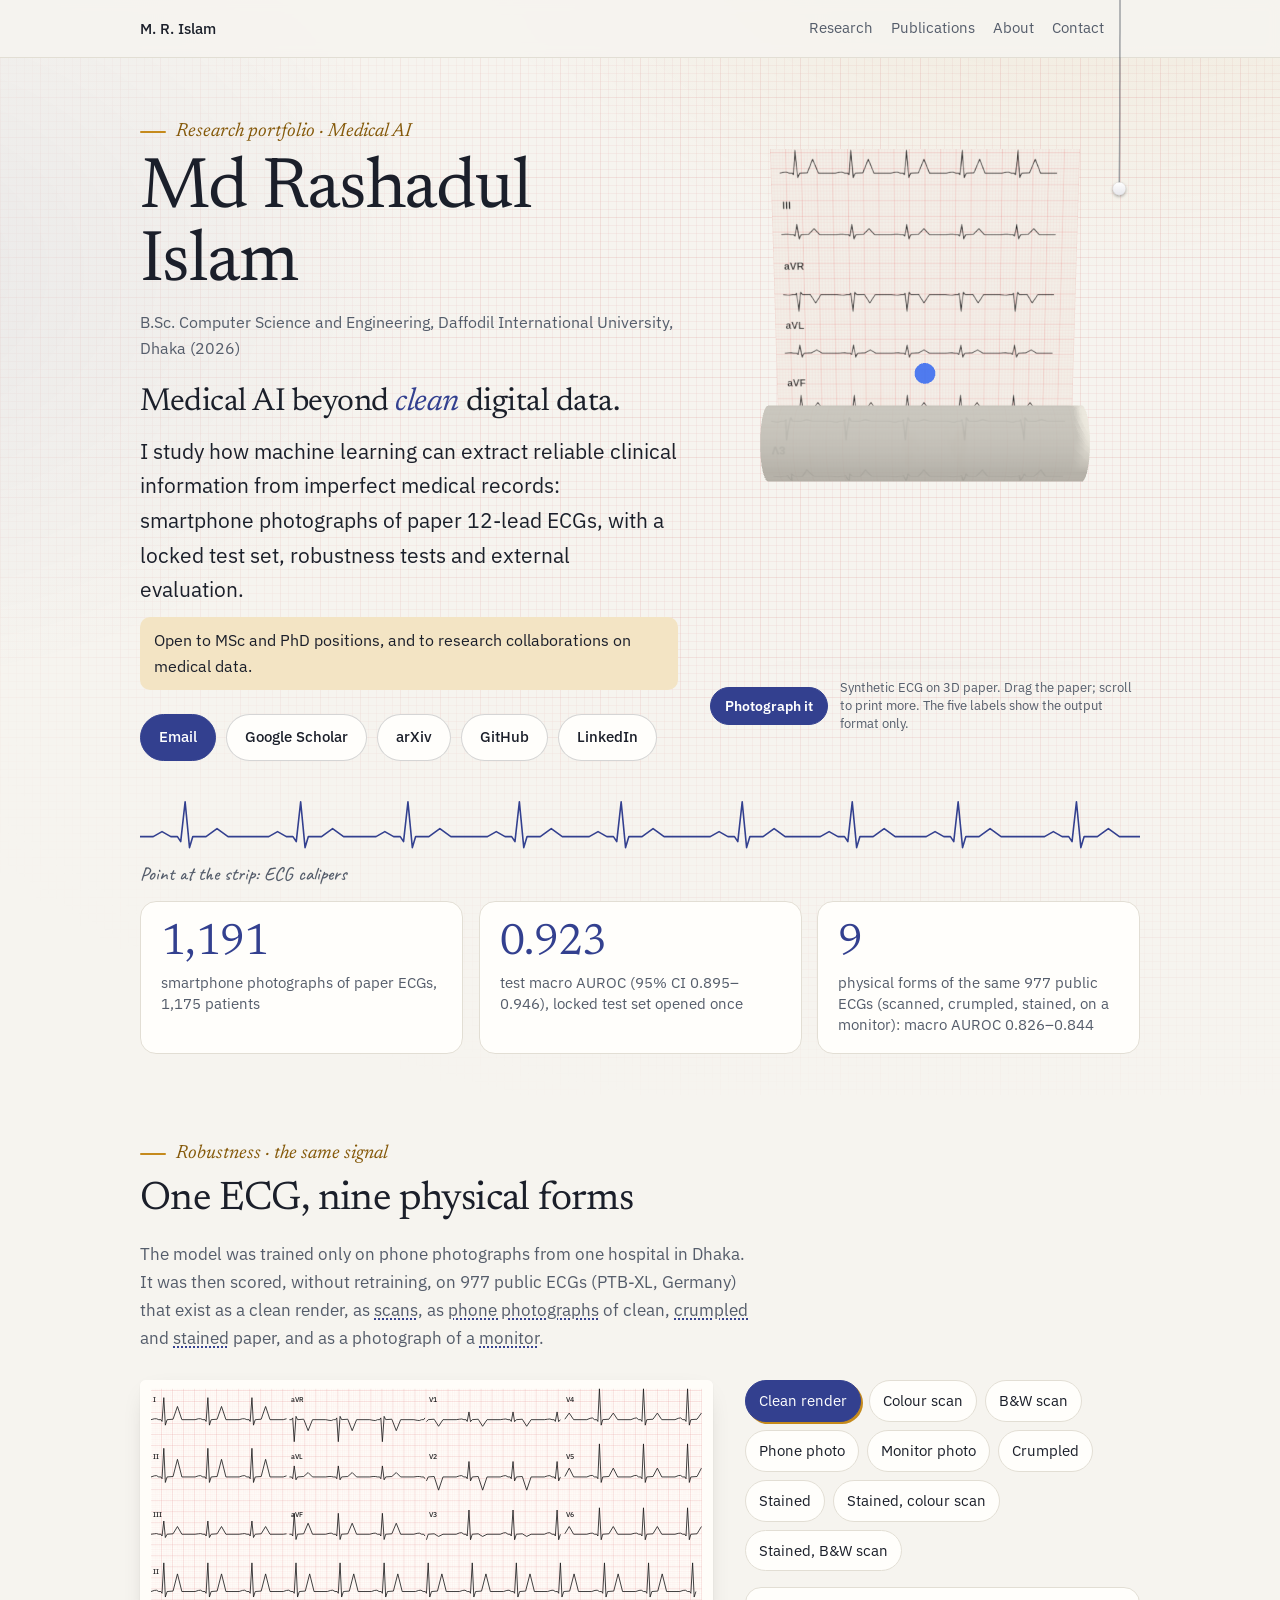
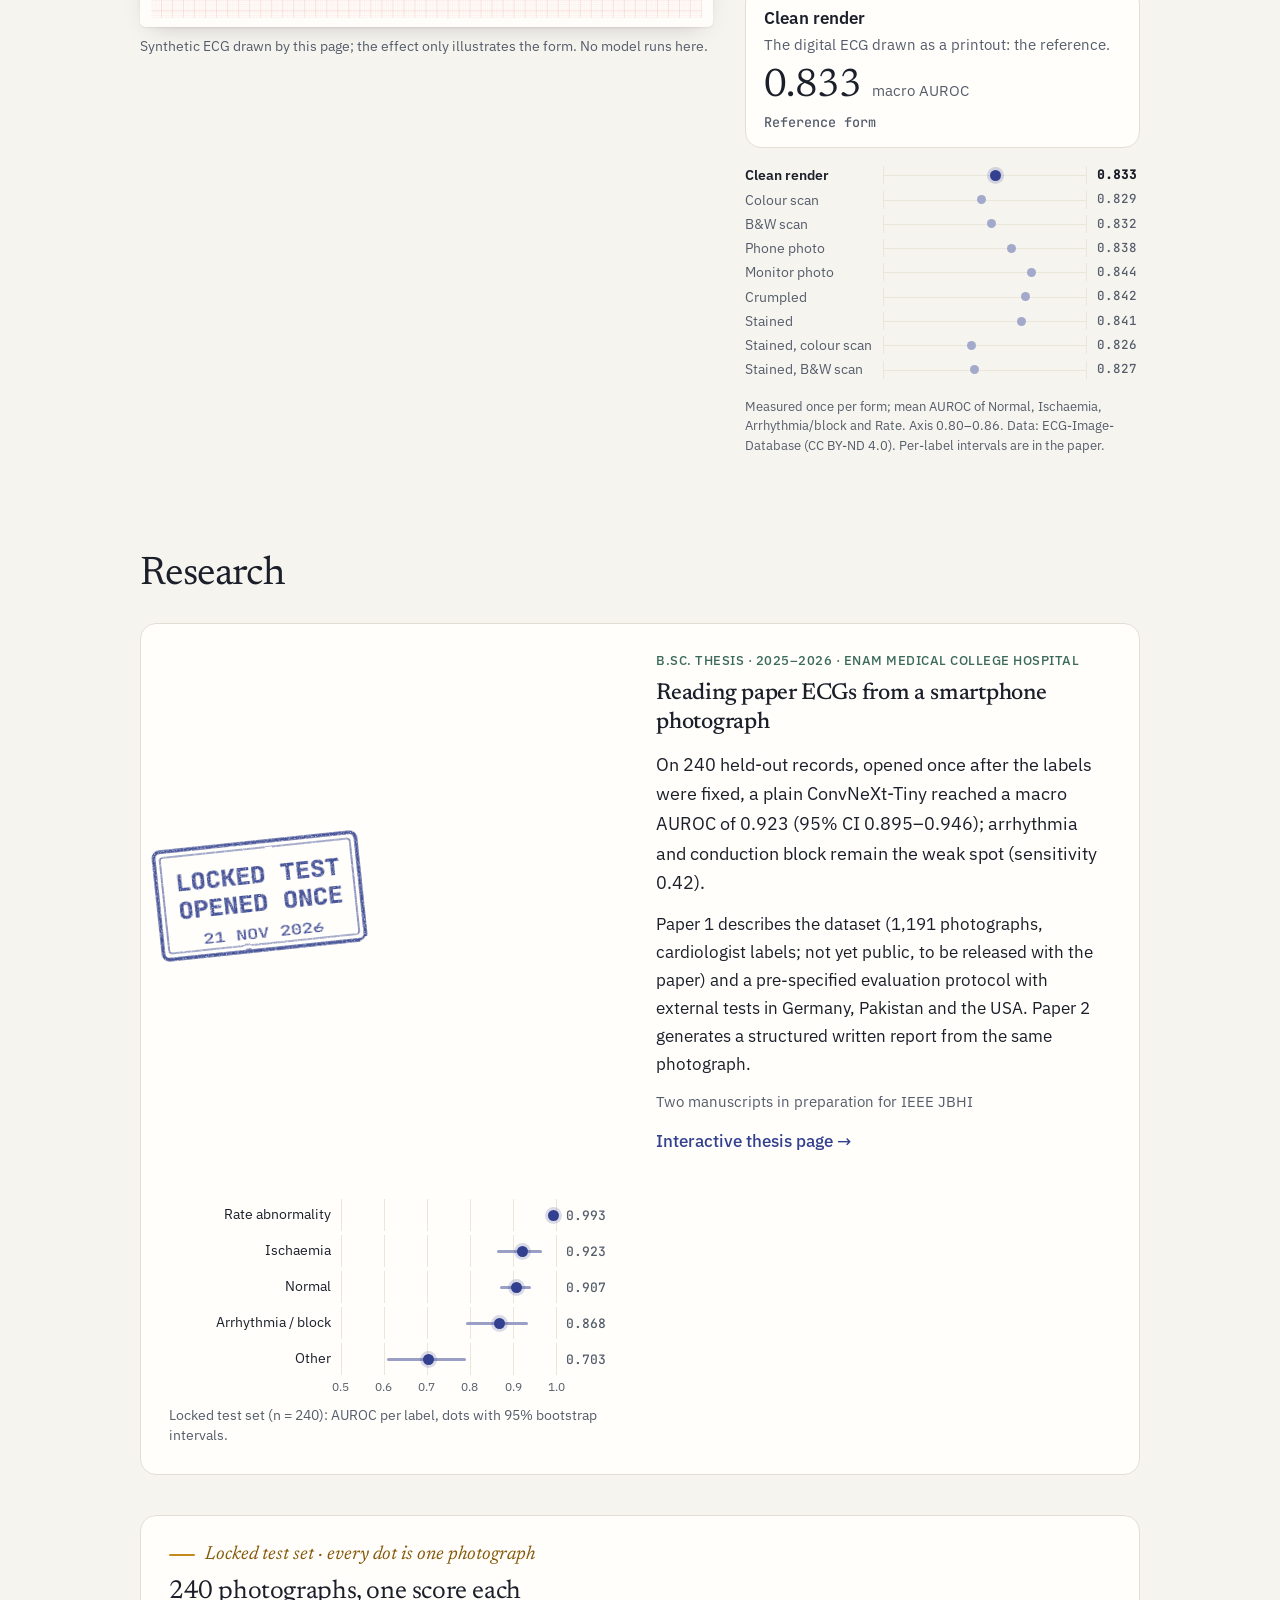
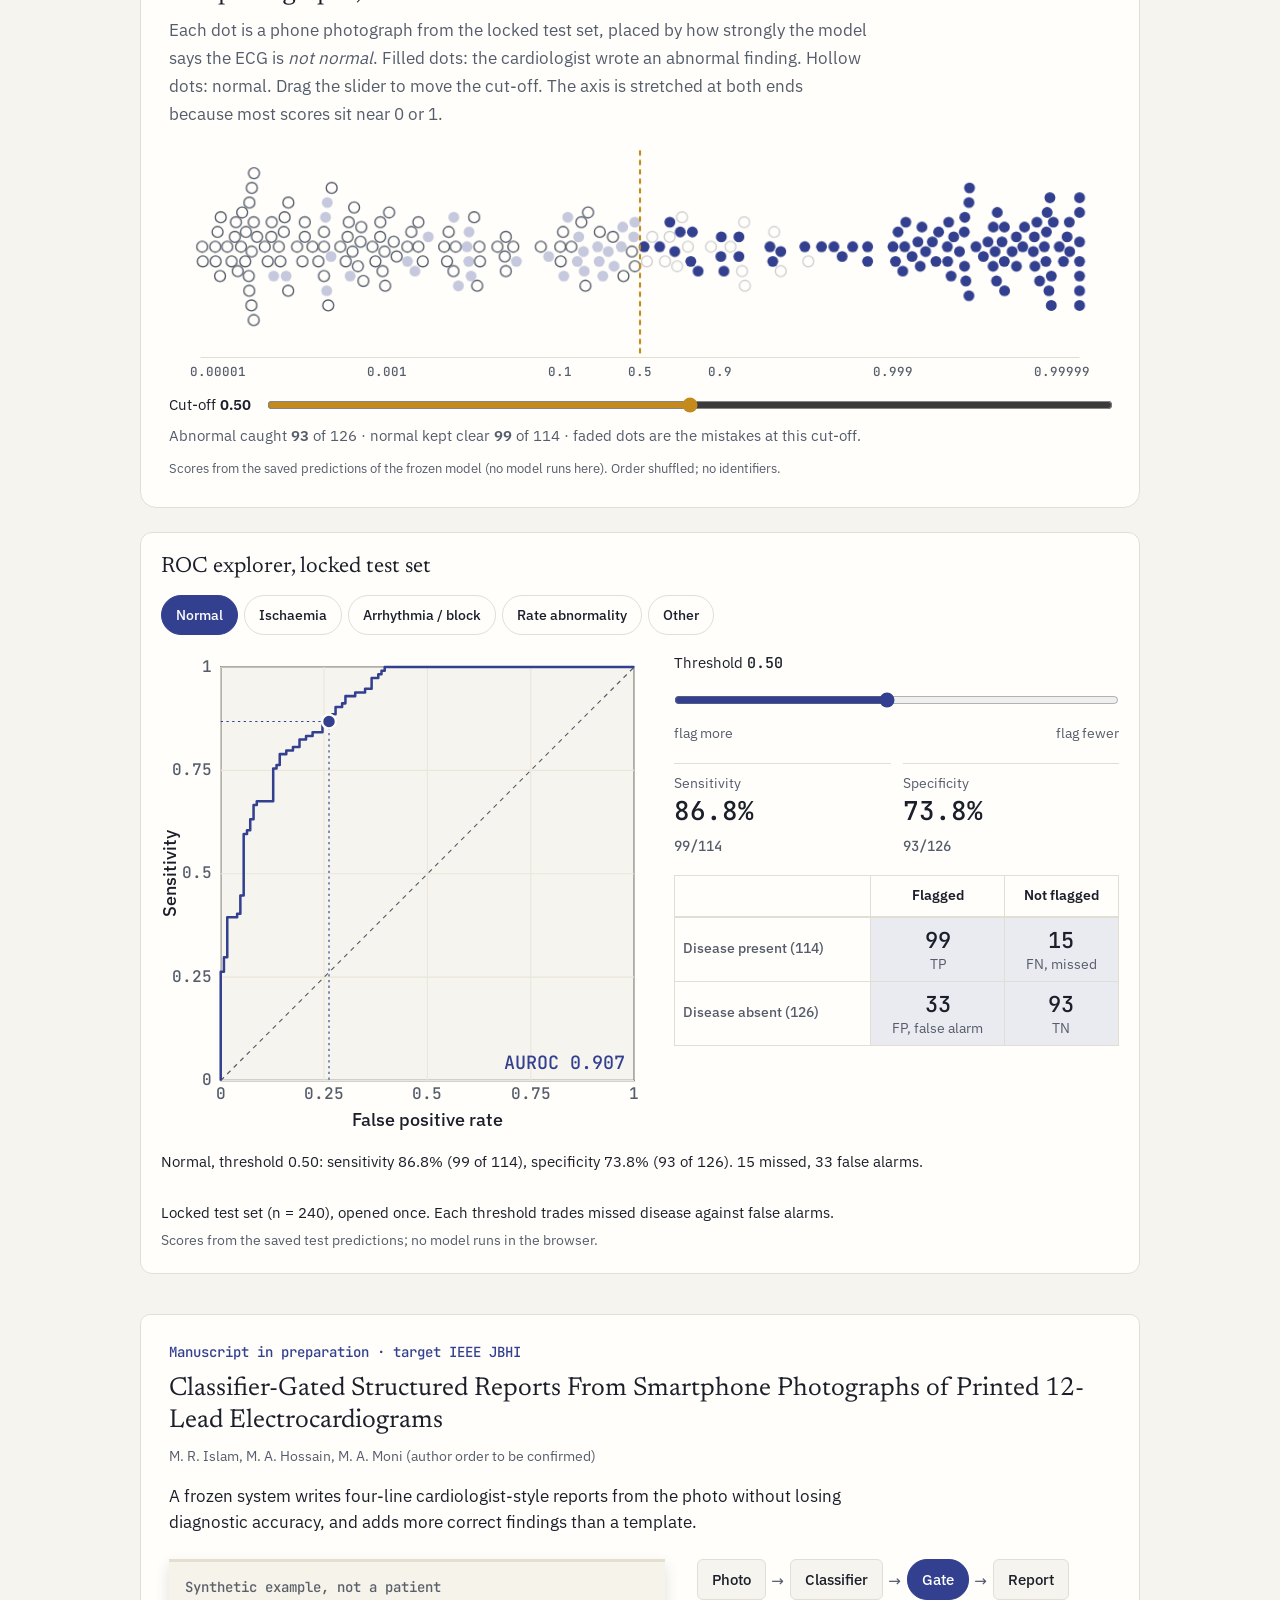
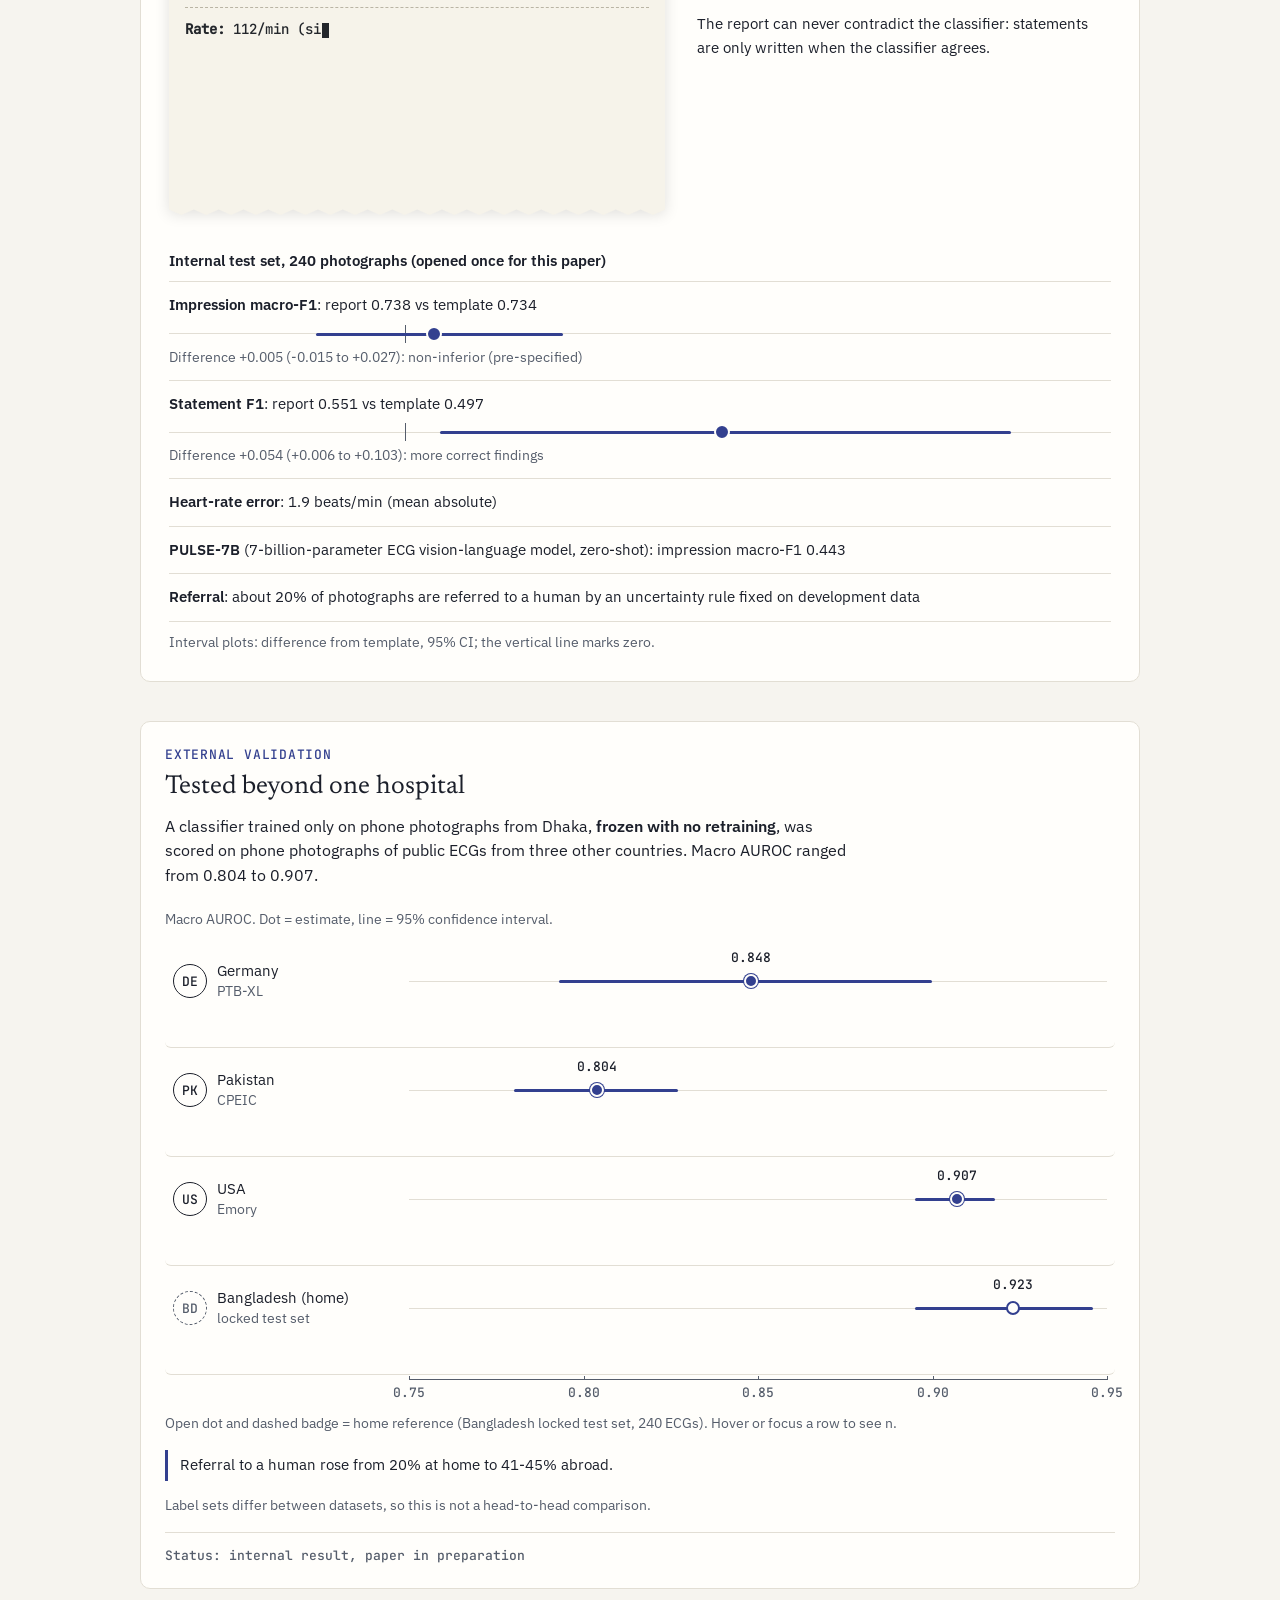
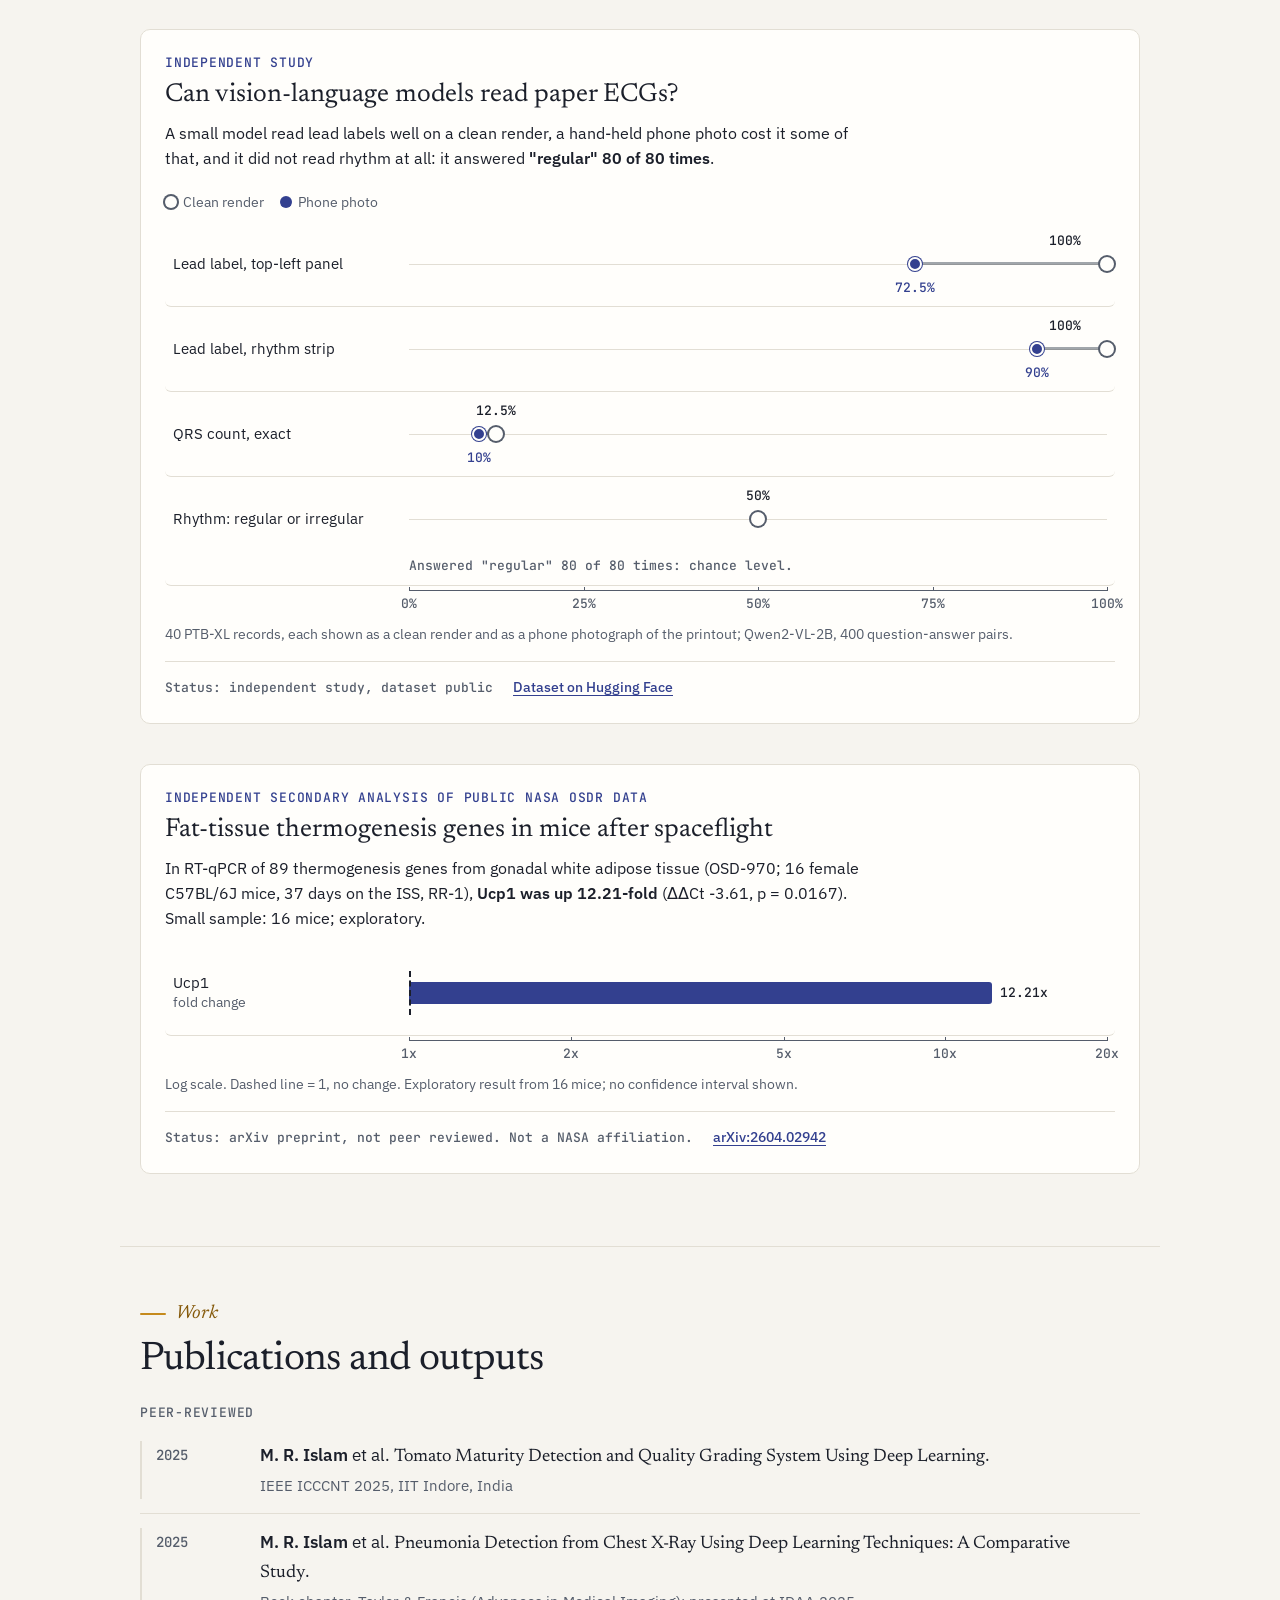
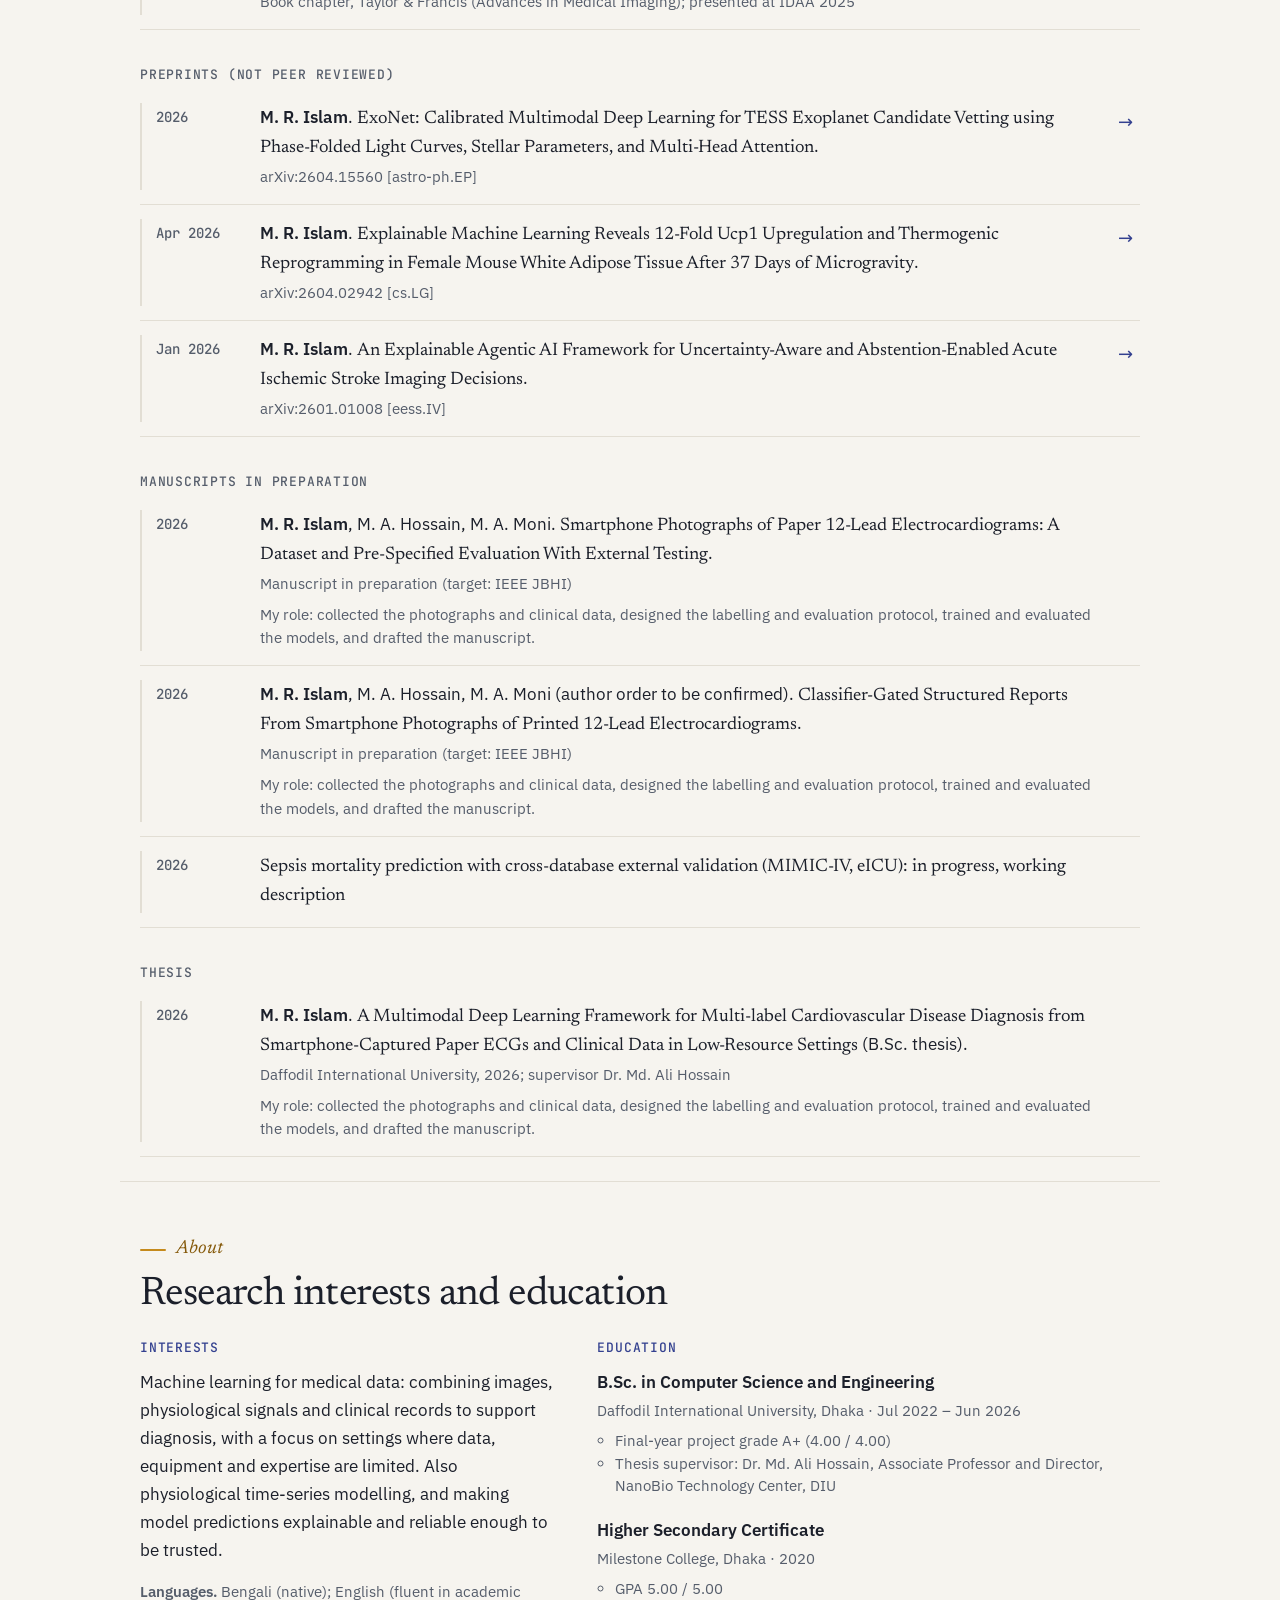
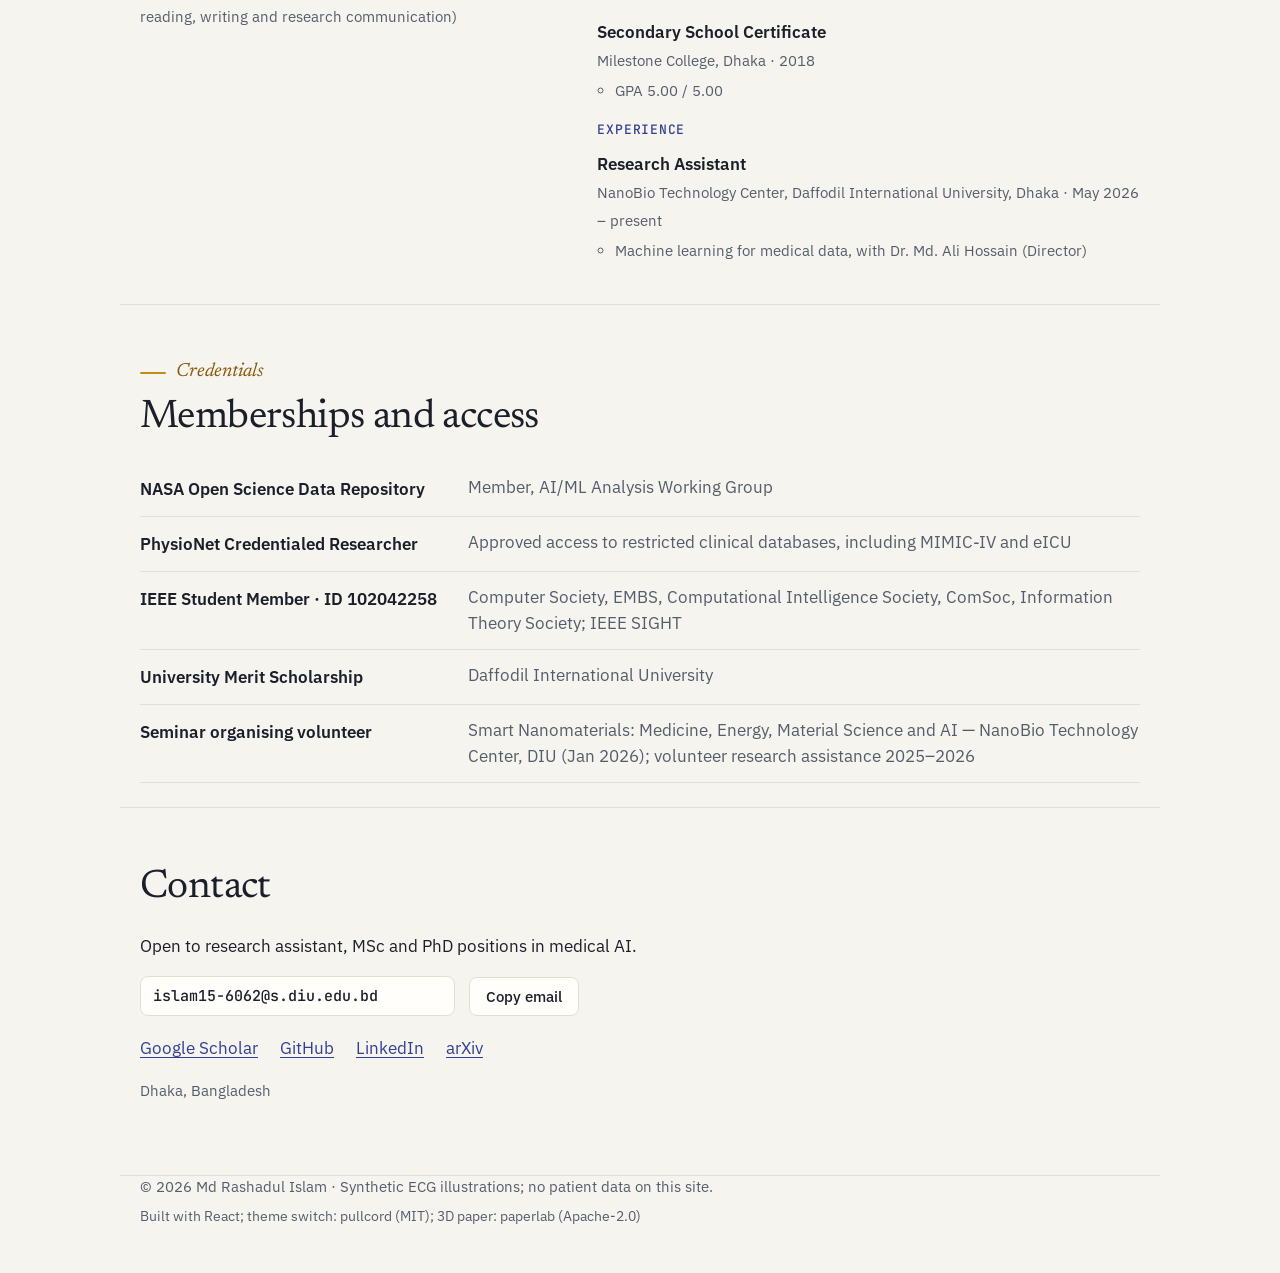
==== commit 083cc0fd: "Art direction v2: indigo/amber palette, Newsreader + IBM Plex Sans, pointer glow Co-Authored-By: Cla" ====
--- a/index.html
+++ b/index.html
@@ -17,13 +17,12 @@
     <meta property="og:image:height" content="396" />
     <meta name="twitter:card" content="summary_large_image" />
     <script type="application/ld+json">{"@context":"https://schema.org","@type":"Person","name":"Md Rashadul Islam","url":"https://www.rashadul.me/","jobTitle":"Researcher, machine learning for medical data","alumniOf":{"@type":"CollegeOrUniversity","name":"Daffodil International University"},"knowsAbout":["Medical AI","Electrocardiography","Computer vision","Robustness evaluation"],"sameAs":["https://scholar.google.com/citations?user=w472eK4AAAAJ","https://github.com/Rashadul22","https://www.linkedin.com/in/rashadul-islam-73790a241"]}</script>
-    <script type="module" crossorigin src="/assets/main-CmIvYPxI.js"></script>
-    <link rel="modulepreload" crossorigin href="/assets/latin-600-lxE_ZjDa.js">
-    <link rel="stylesheet" crossorigin href="/assets/latin-600-W_FU9BuS.css">
-    <link rel="stylesheet" crossorigin href="/assets/main-DdhUixFC.css">
-  </head>
+    <script type="module" crossorigin src="/assets/main-nx9nG7O2.js"></script>
+    <link rel="modulepreload" crossorigin href="/assets/preload-helper-oT_X3QM0.js">
+    <link rel="stylesheet" crossorigin href="/assets/main-qJEAatDE.css">
+  <link rel="preload" href="/assets/newsreader-latin-400-normal-BFBkh4jY.woff2" as="font" type="font/woff2" crossorigin><link rel="preload" href="/assets/ibm-plex-sans-latin-400-normal-CDDApCn2.woff2" as="font" type="font/woff2" crossorigin></head>
   <body>
-    <div id="root"><div class="ix"><div class="ix-dot" aria-hidden="true"></div><div class="ix-cal" aria-hidden="true"><i class="ix-cl"></i><i class="ix-cr"></i><b class="ix-lab"></b></div><div class="ix-card" aria-hidden="true"><div class="ix-paper"><svg viewBox="0 0 160 100" width="160" height="100"><path d="M0,58 L4,58 L8,55 L12,58 L15,61 L17,30 L19,66 L21,58 L28,58 L32,52 L36,58 L42,58 L46,55 L50,58 L53,61 L55,30 L57,66 L59,58 L66,58 L70,52 L74,58 L80,58 L84,55 L88,58 L91,61 L93,30 L95,66 L97,58 L104,58 L108,52 L112,58 L118,58 L122,55 L126,58 L129,61 L131,30 L133,66 L135,58 L142,58 L146,52 L150,58 L156,58 L160,55 L164,58 L167,61 L169,30 L171,66 L173,58 L180,58 L184,52 L188,58"></path></svg></div><span class="ix-cap"></span></div><svg class="ix-defs" width="0" height="0" aria-hidden="true"><filter id="ix-crumple"><feTurbulence type="fractalNoise" baseFrequency="0.035" numOctaves="2" seed="4" result="n"></feTurbulence><feDisplacementMap in="SourceGraphic" in2="n" scale="9"></feDisplacementMap></filter></svg><span id="ix-d-crumpled" class="ix-sr">Synthetic ECG on crumpled paper</span><span id="ix-d-stained" class="ix-sr">Synthetic ECG on stained paper</span><span id="ix-d-scanned" class="ix-sr">Synthetic ECG on paper, flatbed scan</span><span id="ix-d-monitor" class="ix-sr">Synthetic ECG on a monitor, photographed</span><span id="ix-d-photo" class="ix-sr">Synthetic ECG on paper, phone photo</span></div><a class="skip" href="#main">Skip to content</a><header class="top"><div class="wrap top-in"><a class="brand" href="#main">M. R. Islam</a><nav aria-label="Sections"><a href="#research">Research</a><a href="#publications">Publications</a><a href="#about">About</a><a href="#contact">Contact</a></nav></div></header><main id="main"><div class="hero-bg"><div class="pg-root" aria-hidden="true"></div><section class="hero wrap" aria-labelledby="name"><div class="hero-grid"><div class="hero-text"><p class="eyebrow">Research portfolio · Medical AI</p><h1 id="name">Md Rashadul Islam</h1><p class="aff">B.Sc. Computer Science and Engineering, Daffodil International University, Dhaka (2026)</p><p class="tagline">Medical AI beyond clean digital data.</p><p class="lead">I study how machine learning can extract reliable clinical information from imperfect medical records: smartphone photographs of paper 12-lead ECGs, with a locked test set, robustness tests and external evaluation.</p><p class="seeking">Open to MSc and PhD positions, and to research collaborations on medical data.</p><div class="actions"><a data-magnetic="true" class="btn primary" href="mailto:islam15-6062@s.diu.edu.bd">Email</a><a data-magnetic="true" class="btn" href="https://scholar.google.com/citations?user=w472eK4AAAAJ&amp;hl=en" target="_blank" rel="noopener">Google Scholar</a><a data-magnetic="true" class="btn" href="https://arxiv.org/search/?searchtype=author&amp;query=Rashadul+Islam" target="_blank" rel="noopener">arXiv</a><a data-magnetic="true" class="btn" href="https://github.com/Rashadul22" target="_blank" rel="noopener">GitHub</a><a data-magnetic="true" class="btn" href="https://www.linkedin.com/in/rashadul-islam-73790a241" target="_blank" rel="noopener">LinkedIn</a></div></div><figure class="hero-stage" data-caliper="fig · the input"><div class="hs-tilt"><div class="hs-poster" aria-hidden="true"></div><span class="hs-flash"></span><span class="hs-scan"></span></div><div class="hs-out" aria-live="polite"></div><figcaption><button type="button" class="hs-btn" data-magnetic="true">Photograph it</button><span>Synthetic ECG on 3D paper. Drag the paper; scroll to print more. The five labels show the output format only.</span></figcaption></figure></div><div class="hero-trace"><svg class="trace" viewBox="0 0 727 60" preserveAspectRatio="none" aria-hidden="true"><path d="M0 39.6L9.6 39.6L16.0 34.6L22.4 39.6L27.2 39.6L29.6 44.6L32.8 4.8L36.0 50.6L38.4 39.6L48.0 39.6L56.0 31.6L64.0 39.6L84.0 39.6L93.6 39.6L100.0 34.6L106.4 39.6L111.2 39.6L113.6 44.6L116.8 4.8L120.0 50.6L122.4 39.6L132.0 39.6L140.0 31.6L148.0 39.6L162.0 39.6L171.6 39.6L178.0 34.6L184.4 39.6L189.2 39.6L191.6 44.6L194.8 4.8L198.0 50.6L200.4 39.6L210.0 39.6L218.0 31.6L226.0 39.6L243.0 39.6L252.6 39.6L259.0 34.6L265.4 39.6L270.2 39.6L272.6 44.6L275.8 4.8L279.0 50.6L281.4 39.6L291.0 39.6L299.0 31.6L307.0 39.6L317.0 39.6L326.6 39.6L333.0 34.6L339.4 39.6L344.2 39.6L346.6 44.6L349.8 4.8L353.0 50.6L355.4 39.6L365.0 39.6L373.0 31.6L381.0 39.6L405.0 39.6L414.6 39.6L421.0 34.6L427.4 39.6L432.2 39.6L434.6 44.6L437.8 4.8L441.0 50.6L443.4 39.6L453.0 39.6L461.0 31.6L469.0 39.6L485.0 39.6L494.6 39.6L501.0 34.6L507.4 39.6L512.2 39.6L514.6 44.6L517.8 4.8L521.0 50.6L523.4 39.6L533.0 39.6L541.0 31.6L549.0 39.6L562.0 39.6L571.6 39.6L578.0 34.6L584.4 39.6L589.2 39.6L591.6 44.6L594.8 4.8L598.0 50.6L600.4 39.6L610.0 39.6L618.0 31.6L626.0 39.6L648.0 39.6L657.6 39.6L664.0 34.6L670.4 39.6L675.2 39.6L677.6 44.6L680.8 4.8L684.0 50.6L686.4 39.6L696.0 39.6L704.0 31.6L712.0 39.6L727.0 39.6"></path></svg><canvas class="fray-canvas" aria-hidden="true"></canvas><p class="trace-hint" aria-hidden="true">Point at the strip: ECG calipers</p></div><dl class="facts"><div><dt data-scramble="true">1,191</dt><dd>smartphone photographs of paper ECGs, 1,175 patients</dd></div><div><dt data-scramble="true">0.923</dt><dd>test macro AUROC (95% CI 0.895–0.946), locked test set opened once</dd></div><div><dt data-scramble="true">9</dt><dd>physical forms of the same 977 public ECGs (scanned, crumpled, stained, on a monitor): macro AUROC 0.826–0.844</dd></div></dl></section></div><section class="wrap section signal" aria-labelledby="signal-h"><p class="eyebrow">Robustness · the same signal</p><h2 id="signal-h">One ECG, nine physical forms</h2><p class="sub">The model was trained only on phone photographs from one hospital in Dhaka. It was then scored, without retraining, on 977 public ECGs (PTB-XL, Germany) that exist as a clean render, as <span data-reveal="scanned" tabindex="0" aria-describedby="ix-d-scanned">scans</span>, as <span data-reveal="photo" tabindex="0" aria-describedby="ix-d-photo">phone photographs</span> of clean,<!-- --> <span data-reveal="crumpled" tabindex="0" aria-describedby="ix-d-crumpled">crumpled</span> and <span data-reveal="stained" tabindex="0" aria-describedby="ix-d-stained">stained</span> paper, and as a photograph of a <span data-reveal="monitor" tabindex="0" aria-describedby="ix-d-monitor">monitor</span>.</p><div class="signal-grid"><svg width="0" height="0" style="position:absolute" aria-hidden="true"><filter id="crumple"><feTurbulence type="fractalNoise" baseFrequency="0.02 0.03" numOctaves="2" seed="3" result="n"></feTurbulence><feDisplacementMap in="SourceGraphic" in2="n" scale="0" xChannelSelector="R" yChannelSelector="G"></feDisplacementMap></filter></svg><figure class="stage form-render" data-caliper="fig · nine forms"><div class="tilt"><div class="sheet-wrap"><div class="warp"><div class="lns-wrap  "><svg class="sheet" viewBox="0 0 260 112" aria-hidden="true"><defs><pattern id="g1" width="1" height="1" patternUnits="userSpaceOnUse"><path d="M1 0V1H0" class="g-minor"></path></pattern><pattern id="g5" width="5" height="5" patternUnits="userSpaceOnUse"><rect width="5" height="5" fill="url(#g1)"></rect><path d="M5 0V5H0" class="g-major"></path></pattern></defs><rect width="260" height="112" class="paper"></rect><rect x="5" y="4" width="250" height="104" fill="url(#g5)"></rect><g><path d="M5.0 18.0L5.0 18.0L6.5 17.6L7.5 17.6L8.5 18.0L9.5 18.0L10.0 18.8L10.8 8.0L11.5 20.5L12.3 18.0L15.0 17.8L17.0 12.0L19.0 18.0L25.0 18.0L25.0 18.0L26.5 17.6L27.5 17.6L28.5 18.0L29.5 18.0L30.0 18.8L30.8 8.0L31.5 20.5L32.3 18.0L35.0 17.8L37.0 12.0L39.0 18.0L45.0 18.0L45.0 18.0L46.5 17.6L47.5 17.6L48.5 18.0L49.5 18.0L50.0 18.8L50.8 8.0L51.5 20.5L52.3 18.0L55.0 17.8L57.0 12.0L59.0 18.0L65.0 18.0L65.0 18.0L66.5 17.6" class="ink"></path><text x="6" y="10" class="lead">I</text></g><g><path d="M67.8 18.0L68.8 18.0L69.3 17.2L70.0 28.0L70.8 16.5L71.5 18.0L74.3 17.8L76.3 23.0L78.3 18.0L84.3 18.0L84.3 18.0L85.8 18.3L86.8 18.4L87.8 18.0L88.8 18.0L89.3 17.2L90.0 28.0L90.8 16.5L91.5 18.0L94.3 17.8L96.3 23.0L98.3 18.0L104.3 18.0L104.3 18.0L105.8 18.3L106.8 18.4L107.8 18.0L108.8 18.0L109.3 17.2L110.0 28.0L110.8 16.5L111.5 18.0L114.3 17.8L116.3 23.0L118.3 18.0L124.3 18.0L124.3 18.0L125.8 18.3L126.8 18.4L127.8 18.0L128.8 18.0L129.3 17.2" class="ink"></path><text x="68.5" y="10" class="lead">aVR</text></g><g><path d="M130.0 18.9L130.8 18.0L133.5 17.8L135.5 21.0L137.5 18.0L143.5 18.0L143.5 18.0L145.0 17.8L146.0 17.7L147.0 18.0L148.0 18.0L148.5 18.8L149.3 14.5L150.0 18.9L150.8 18.0L153.5 17.8L155.5 21.0L157.5 18.0L163.5 18.0L163.5 18.0L165.0 17.8L166.0 17.7L167.0 18.0L168.0 18.0L168.5 18.8L169.3 14.5L170.0 18.9L170.8 18.0L173.5 17.8L175.5 21.0L177.5 18.0L183.5 18.0L183.5 18.0L185.0 17.8L186.0 17.7L187.0 18.0L188.0 18.0L188.5 18.8L189.3 14.5L190.0 18.9L190.8 18.0" class="ink"></path><text x="131" y="10" class="lead">V1</text></g><g><path d="M192.8 17.8L194.8 15.0L196.8 18.0L202.8 18.0L202.8 18.0L204.3 17.4L205.3 17.2L206.3 18.0L207.3 18.0L207.8 18.8L208.5 4.0L209.3 20.5L210.0 18.0L212.8 17.8L214.8 15.0L216.8 18.0L222.8 18.0L222.8 18.0L224.3 17.4L225.3 17.2L226.3 18.0L227.3 18.0L227.8 18.8L228.5 4.0L229.3 20.5L230.0 18.0L232.8 17.8L234.8 15.0L236.8 18.0L242.8 18.0L242.8 18.0L244.3 17.4L245.3 17.2L246.3 18.0L247.3 18.0L247.8 18.8L248.5 4.0L249.3 20.5L250.0 18.0L252.8 17.8L254.8 15.0" class="ink"></path><text x="193.5" y="10" class="lead">V4</text></g><g><path d="M5.0 44.0L5.0 44.0L6.5 43.5L7.5 43.4L8.5 44.0L9.5 44.0L10.0 44.8L10.8 31.0L11.5 46.5L12.3 44.0L15.0 43.8L17.0 36.0L19.0 44.0L25.0 44.0L25.0 44.0L26.5 43.5L27.5 43.4L28.5 44.0L29.5 44.0L30.0 44.8L30.8 31.0L31.5 46.5L32.3 44.0L35.0 43.8L37.0 36.0L39.0 44.0L45.0 44.0L45.0 44.0L46.5 43.5L47.5 43.4L48.5 44.0L49.5 44.0L50.0 44.8L50.8 31.0L51.5 46.5L52.3 44.0L55.0 43.8L57.0 36.0L59.0 44.0L65.0 44.0L65.0 44.0L66.5 43.5" class="ink"></path><text x="6" y="36" class="lead">II</text></g><g><path d="M67.8 44.0L68.8 44.0L69.3 44.8L70.0 39.0L70.8 45.3L71.5 44.0L74.3 43.8L76.3 42.0L78.3 44.0L84.3 44.0L84.3 44.0L85.8 43.8L86.8 43.8L87.8 44.0L88.8 44.0L89.3 44.8L90.0 39.0L90.8 45.3L91.5 44.0L94.3 43.8L96.3 42.0L98.3 44.0L104.3 44.0L104.3 44.0L105.8 43.8L106.8 43.8L107.8 44.0L108.8 44.0L109.3 44.8L110.0 39.0L110.8 45.3L111.5 44.0L114.3 43.8L116.3 42.0L118.3 44.0L124.3 44.0L124.3 44.0L125.8 43.8L126.8 43.8L127.8 44.0L128.8 44.0L129.3 44.8" class="ink"></path><text x="68.5" y="36" class="lead">aVL</text></g><g><path d="M130.0 45.8L130.8 44.0L133.5 43.8L135.5 50.0L137.5 44.0L143.5 44.0L143.5 44.0L145.0 43.5L146.0 43.4L147.0 44.0L148.0 44.0L148.5 44.8L149.3 37.0L150.0 45.8L150.8 44.0L153.5 43.8L155.5 50.0L157.5 44.0L163.5 44.0L163.5 44.0L165.0 43.5L166.0 43.4L167.0 44.0L168.0 44.0L168.5 44.8L169.3 37.0L170.0 45.8L170.8 44.0L173.5 43.8L175.5 50.0L177.5 44.0L183.5 44.0L183.5 44.0L185.0 43.5L186.0 43.4L187.0 44.0L188.0 44.0L188.5 44.8L189.3 37.0L190.0 45.8L190.8 44.0" class="ink"></path><text x="131" y="36" class="lead">V2</text></g><g><path d="M192.8 43.8L194.8 40.0L196.8 44.0L202.8 44.0L202.8 44.0L204.3 43.4L205.3 43.3L206.3 44.0L207.3 44.0L207.8 44.8L208.5 29.0L209.3 46.5L210.0 44.0L212.8 43.8L214.8 40.0L216.8 44.0L222.8 44.0L222.8 44.0L224.3 43.4L225.3 43.3L226.3 44.0L227.3 44.0L227.8 44.8L228.5 29.0L229.3 46.5L230.0 44.0L232.8 43.8L234.8 40.0L236.8 44.0L242.8 44.0L242.8 44.0L244.3 43.4L245.3 43.3L246.3 44.0L247.3 44.0L247.8 44.8L248.5 29.0L249.3 46.5L250.0 44.0L252.8 43.8L254.8 40.0" class="ink"></path><text x="193.5" y="36" class="lead">V5</text></g><g><path d="M5.0 70.0L5.0 70.0L6.5 69.8L7.5 69.7L8.5 70.0L9.5 70.0L10.0 70.8L10.8 64.0L11.5 71.5L12.3 70.0L15.0 69.8L17.0 66.5L19.0 70.0L25.0 70.0L25.0 70.0L26.5 69.8L27.5 69.7L28.5 70.0L29.5 70.0L30.0 70.8L30.8 64.0L31.5 71.5L32.3 70.0L35.0 69.8L37.0 66.5L39.0 70.0L45.0 70.0L45.0 70.0L46.5 69.8L47.5 69.7L48.5 70.0L49.5 70.0L50.0 70.8L50.8 64.0L51.5 71.5L52.3 70.0L55.0 69.8L57.0 66.5L59.0 70.0L65.0 70.0L65.0 70.0L66.5 69.8" class="ink"></path><text x="6" y="62" class="lead">III</text></g><g><path d="M67.8 70.0L68.8 70.0L69.3 70.8L70.0 60.5L70.8 72.4L71.5 70.0L74.3 69.8L76.3 65.0L78.3 70.0L84.3 70.0L84.3 70.0L85.8 69.6L86.8 69.5L87.8 70.0L88.8 70.0L89.3 70.8L90.0 60.5L90.8 72.4L91.5 70.0L94.3 69.8L96.3 65.0L98.3 70.0L104.3 70.0L104.3 70.0L105.8 69.6L106.8 69.5L107.8 70.0L108.8 70.0L109.3 70.8L110.0 60.5L110.8 72.4L111.5 70.0L114.3 69.8L116.3 65.0L118.3 70.0L124.3 70.0L124.3 70.0L125.8 69.6L126.8 69.5L127.8 70.0L128.8 70.0L129.3 70.8" class="ink"></path><text x="68.5" y="62" class="lead">aVF</text></g><g><path d="M130.0 72.5L130.8 70.0L133.5 69.8L135.5 71.0L137.5 70.0L143.5 70.0L143.5 70.0L145.0 69.4L146.0 69.3L147.0 70.0L148.0 70.0L148.5 70.8L149.3 59.0L150.0 72.5L150.8 70.0L153.5 69.8L155.5 71.0L157.5 70.0L163.5 70.0L163.5 70.0L165.0 69.4L166.0 69.3L167.0 70.0L168.0 70.0L168.5 70.8L169.3 59.0L170.0 72.5L170.8 70.0L173.5 69.8L175.5 71.0L177.5 70.0L183.5 70.0L183.5 70.0L185.0 69.4L186.0 69.3L187.0 70.0L188.0 70.0L188.5 70.8L189.3 59.0L190.0 72.5L190.8 70.0" class="ink"></path><text x="131" y="62" class="lead">V3</text></g><g><path d="M192.8 69.8L194.8 66.5L196.8 70.0L202.8 70.0L202.8 70.0L204.3 69.6L205.3 69.5L206.3 70.0L207.3 70.0L207.8 70.8L208.5 58.0L209.3 72.5L210.0 70.0L212.8 69.8L214.8 66.5L216.8 70.0L222.8 70.0L222.8 70.0L224.3 69.6L225.3 69.5L226.3 70.0L227.3 70.0L227.8 70.8L228.5 58.0L229.3 72.5L230.0 70.0L232.8 69.8L234.8 66.5L236.8 70.0L242.8 70.0L242.8 70.0L244.3 69.6L245.3 69.5L246.3 70.0L247.3 70.0L247.8 70.8L248.5 58.0L249.3 72.5L250.0 70.0L252.8 69.8L254.8 66.5" class="ink"></path><text x="193.5" y="62" class="lead">V6</text></g><path d="M5.0 96.0L5.0 96.0L6.5 95.5L7.5 95.4L8.5 96.0L9.5 96.0L10.0 96.8L10.8 83.0L11.5 98.5L12.3 96.0L15.0 95.8L17.0 88.0L19.0 96.0L25.0 96.0L25.0 96.0L26.5 95.5L27.5 95.4L28.5 96.0L29.5 96.0L30.0 96.8L30.8 83.0L31.5 98.5L32.3 96.0L35.0 95.8L37.0 88.0L39.0 96.0L45.0 96.0L45.0 96.0L46.5 95.5L47.5 95.4L48.5 96.0L49.5 96.0L50.0 96.8L50.8 83.0L51.5 98.5L52.3 96.0L55.0 95.8L57.0 88.0L59.0 96.0L65.0 96.0L65.0 96.0L66.5 95.5L67.5 95.4L68.5 96.0L69.5 96.0L70.0 96.8L70.8 83.0L71.5 98.5L72.3 96.0L75.0 95.8L77.0 88.0L79.0 96.0L85.0 96.0L85.0 96.0L86.5 95.5L87.5 95.4L88.5 96.0L89.5 96.0L90.0 96.8L90.8 83.0L91.5 98.5L92.3 96.0L95.0 95.8L97.0 88.0L99.0 96.0L105.0 96.0L105.0 96.0L106.5 95.5L107.5 95.4L108.5 96.0L109.5 96.0L110.0 96.8L110.8 83.0L111.5 98.5L112.3 96.0L115.0 95.8L117.0 88.0L119.0 96.0L125.0 96.0L125.0 96.0L126.5 95.5L127.5 95.4L128.5 96.0L129.5 96.0L130.0 96.8L130.8 83.0L131.5 98.5L132.3 96.0L135.0 95.8L137.0 88.0L139.0 96.0L145.0 96.0L145.0 96.0L146.5 95.5L147.5 95.4L148.5 96.0L149.5 96.0L150.0 96.8L150.8 83.0L151.5 98.5L152.3 96.0L155.0 95.8L157.0 88.0L159.0 96.0L165.0 96.0L165.0 96.0L166.5 95.5L167.5 95.4L168.5 96.0L169.5 96.0L170.0 96.8L170.8 83.0L171.5 98.5L172.3 96.0L175.0 95.8L177.0 88.0L179.0 96.0L185.0 96.0L185.0 96.0L186.5 95.5L187.5 95.4L188.5 96.0L189.5 96.0L190.0 96.8L190.8 83.0L191.5 98.5L192.3 96.0L195.0 95.8L197.0 88.0L199.0 96.0L205.0 96.0L205.0 96.0L206.5 95.5L207.5 95.4L208.5 96.0L209.5 96.0L210.0 96.8L210.8 83.0L211.5 98.5L212.2 96.0L215.0 95.8L217.0 88.0L219.0 96.0L225.0 96.0L225.0 96.0L226.5 95.5L227.5 95.4L228.5 96.0L229.5 96.0L230.0 96.8L230.8 83.0L231.5 98.5L232.3 96.0L235.0 95.8L237.0 88.0L239.0 96.0L245.0 96.0L245.0 96.0L246.5 95.5L247.5 95.4L248.5 96.0L249.5 96.0L250.0 96.8L250.8 83.0L251.5 98.5L252.3 96.0" class="ink"></path><text x="6" y="88" class="lead">II</text></svg></div></div><span class="fx creases"></span><span class="fx stains"></span><span class="fx moire"></span><span class="fx light"></span><span class="glare"></span></div></div><figcaption>Synthetic ECG drawn by this page; the effect only illustrates the form. No model runs here.</figcaption></figure><div class="panel"><div class="forms" role="radiogroup" aria-label="Physical form of the ECG"><label class="on"><input type="radio" name="form" checked="" value="render"/>Clean render</label><label class=""><input type="radio" name="form" value="scan"/>Colour scan</label><label class=""><input type="radio" name="form" value="bw"/>B&amp;W scan</label><label class=""><input type="radio" name="form" value="photo"/>Phone photo</label><label class=""><input type="radio" name="form" value="monitor"/>Monitor photo</label><label class=""><input type="radio" name="form" value="crumpled"/>Crumpled</label><label class=""><input type="radio" name="form" value="stained"/>Stained</label><label class=""><input type="radio" name="form" value="stainscan"/>Stained, colour scan</label><label class=""><input type="radio" name="form" value="stainbw"/>Stained, B&amp;W scan</label></div><div class="readout" role="status" aria-live="polite"><p class="ro-form">Clean render</p><p class="ro-note">The digital ECG drawn as a printout: the reference.</p><p class="ro-num"><span data-scramble="true">0.833</span> macro AUROC</p><p class="ro-diff">Reference form</p></div><ol class="strip" aria-label="Macro AUROC for all nine forms"><li class="on"><span class="s-lab">Clean render</span><span class="s-track"><i style="left:55.0%"></i></span><span class="s-val">0.833</span></li><li class=""><span class="s-lab">Colour scan</span><span class="s-track"><i style="left:48.3%"></i></span><span class="s-val">0.829</span></li><li class=""><span class="s-lab">B&amp;W scan</span><span class="s-track"><i style="left:53.3%"></i></span><span class="s-val">0.832</span></li><li class=""><span class="s-lab">Phone photo</span><span class="s-track"><i style="left:63.3%"></i></span><span class="s-val">0.838</span></li><li class=""><span class="s-lab">Monitor photo</span><span class="s-track"><i style="left:73.3%"></i></span><span class="s-val">0.844</span></li><li class=""><span class="s-lab">Crumpled</span><span class="s-track"><i style="left:70.0%"></i></span><span class="s-val">0.842</span></li><li class=""><span class="s-lab">Stained</span><span class="s-track"><i style="left:68.3%"></i></span><span class="s-val">0.841</span></li><li class=""><span class="s-lab">Stained, colour scan</span><span class="s-track"><i style="left:43.3%"></i></span><span class="s-val">0.826</span></li><li class=""><span class="s-lab">Stained, B&amp;W scan</span><span class="s-track"><i style="left:45.0%"></i></span><span class="s-val">0.827</span></li></ol><p class="fine">Measured once per form; mean AUROC of Normal, Ischaemia, Arrhythmia/block and Rate. Axis 0.80–0.86. Data: ECG-Image-Database (CC BY-ND 4.0). Per-label intervals are in the paper.</p></div></div></section><section id="research" class="wrap section" aria-labelledby="research-h"><h2 id="research-h">Research</h2><article class="card" id="ecg" data-tilt="true"><span role="img" aria-label="LOCKED TEST, OPENED ONCE, 21 NOV 2026" class="stp-root stp-bottom-right stp-done " style="--stp-ink:var(--accent);width:209px;max-width:70%"><svg viewBox="0 0 209 114" width="100%" aria-hidden="true" focusable="false"><defs><filter id="stpfR14s" x="-5%" y="-5%" width="110%" height="110%"><feTurbulence type="fractalNoise" baseFrequency="0.9" numOctaves="2" seed="7" result="n"></feTurbulence><feColorMatrix in="n" type="matrix" values="0 0 0 0 0  0 0 0 0 0  0 0 0 0 0  0 0 0 -2.6 2.35" result="m"></feColorMatrix><feTurbulence type="fractalNoise" baseFrequency="0.04" numOctaves="1" seed="3" result="w"></feTurbulence><feDisplacementMap in="SourceGraphic" in2="w" scale="2.2" result="d"></feDisplacementMap><feComposite in="d" in2="m" operator="in"></feComposite></filter></defs><g filter="url(#stpfR14s)" fill="var(--accent)" stroke="var(--accent)"><rect x="3" y="3" width="203" height="108" rx="6" fill="none" stroke-width="3.5"></rect><rect x="9" y="9" width="191" height="96" rx="3" fill="none" stroke-width="1.2"></rect><text x="104.5" y="44" text-anchor="middle" textLength="165" lengthAdjust="spacingAndGlyphs" stroke="none" style="font:700 22px var(--mono)">LOCKED TEST</text><text x="104.5" y="72" text-anchor="middle" textLength="165" lengthAdjust="spacingAndGlyphs" stroke="none" style="font:700 22px var(--mono)">OPENED ONCE</text><text x="104.5" y="99" text-anchor="middle" textLength="121" lengthAdjust="spacingAndGlyphs" stroke="none" style="font:500 14px var(--mono)">21 NOV 2026</text></g></svg></span><div class="card-text"><p class="tag">B.Sc. thesis · 2025–2026 · Enam Medical College Hospital</p><h3>Reading paper ECGs from a smartphone photograph</h3><p class="finding">On 240 held-out records, opened once after the labels were fixed, a plain ConvNeXt-Tiny reached a macro AUROC of 0.923 (95% CI 0.895–0.946); arrhythmia and conduction block remain the weak spot (sensitivity 0.42).</p><p>Paper 1 describes the dataset (1,191 photographs, cardiologist labels; not yet public, to be released with the paper) and a pre-specified evaluation protocol with external tests in Germany, Pakistan and the USA. Paper 2 generates a structured written report from the same photograph.</p><p class="status">Two manuscripts in preparation for IEEE JBHI</p><p class="links"><a href="thesis/">Interactive thesis page<!-- --> →</a></p></div><figure class="fig" data-caliper="fig · test AUROC"><div class="chart" role="table" aria-label="Test AUROC per label with 95% confidence intervals"><div class="row" role="row"><span class="lab" role="rowheader">Rate abnormality</span><span class="track" role="cell" aria-label="0.993, 95% CI 0.985 to 0.998"><i class="grid" style="left:0.00%"></i><i class="grid" style="left:20.00%"></i><i class="grid" style="left:40.00%"></i><i class="grid" style="left:60.00%"></i><i class="grid" style="left:80.00%"></i><i class="grid" style="left:100.00%"></i><i class="ci" style="left:97.00%;width:calc(99.60% - 97.00%)"></i><i class="dot" style="left:98.60%"></i></span><span class="val" role="cell" aria-hidden="true">0.993</span></div><div class="row" role="row"><span class="lab" role="rowheader">Ischaemia</span><span class="track" role="cell" aria-label="0.923, 95% CI 0.863 to 0.967"><i class="grid" style="left:0.00%"></i><i class="grid" style="left:20.00%"></i><i class="grid" style="left:40.00%"></i><i class="grid" style="left:60.00%"></i><i class="grid" style="left:80.00%"></i><i class="grid" style="left:100.00%"></i><i class="ci" style="left:72.60%;width:calc(93.40% - 72.60%)"></i><i class="dot" style="left:84.60%"></i></span><span class="val" role="cell" aria-hidden="true">0.923</span></div><div class="row" role="row"><span class="lab" role="rowheader">Normal</span><span class="track" role="cell" aria-label="0.907, 95% CI 0.869 to 0.941"><i class="grid" style="left:0.00%"></i><i class="grid" style="left:20.00%"></i><i class="grid" style="left:40.00%"></i><i class="grid" style="left:60.00%"></i><i class="grid" style="left:80.00%"></i><i class="grid" style="left:100.00%"></i><i class="ci" style="left:73.80%;width:calc(88.20% - 73.80%)"></i><i class="dot" style="left:81.40%"></i></span><span class="val" role="cell" aria-hidden="true">0.907</span></div><div class="row" role="row"><span class="lab" role="rowheader">Arrhythmia / block</span><span class="track" role="cell" aria-label="0.868, 95% CI 0.791 to 0.935"><i class="grid" style="left:0.00%"></i><i class="grid" style="left:20.00%"></i><i class="grid" style="left:40.00%"></i><i class="grid" style="left:60.00%"></i><i class="grid" style="left:80.00%"></i><i class="grid" style="left:100.00%"></i><i class="ci" style="left:58.20%;width:calc(87.00% - 58.20%)"></i><i class="dot" style="left:73.60%"></i></span><span class="val" role="cell" aria-hidden="true">0.868</span></div><div class="row" role="row"><span class="lab" role="rowheader">Other</span><span class="track" role="cell" aria-label="0.703, 95% CI 0.607 to 0.790"><i class="grid" style="left:0.00%"></i><i class="grid" style="left:20.00%"></i><i class="grid" style="left:40.00%"></i><i class="grid" style="left:60.00%"></i><i class="grid" style="left:80.00%"></i><i class="grid" style="left:100.00%"></i><i class="ci" style="left:21.40%;width:calc(58.00% - 21.40%)"></i><i class="dot" style="left:40.60%"></i></span><span class="val" role="cell" aria-hidden="true">0.703</span></div><div class="row axis" aria-hidden="true"><span></span><span class="track"><b style="left:0.00%">0.5</b><b style="left:20.00%">0.6</b><b style="left:40.00%">0.7</b><b style="left:60.00%">0.8</b><b style="left:80.00%">0.9</b><b style="left:100.00%">1.0</b></span><span></span></div></div><figcaption>Locked test set (n = 240): AUROC per label, dots with 95% bootstrap intervals.</figcaption></figure></article><section class="td" aria-labelledby="td-h"><p class="eyebrow">Locked test set · every dot is one photograph</p><h3 id="td-h" class="td-h">240 photographs, one score each</h3><p class="td-sub">Each dot is a phone photograph from the locked test set, placed by how strongly the model says the ECG is <em>not normal</em>. Filled dots: the cardiologist wrote an abnormal finding. Hollow dots: normal. Drag the slider to move the cut-off. The axis is stretched at both ends because most scores sit near 0 or 1.</p><div class="td-wrap" data-caliper="fig · 240 test photographs"><svg viewBox="0 0 900 230" class="" role="img" aria-label="Beeswarm of 240 test photographs by model score; 126 abnormal by the cardiologist."><line class="td-axis" x1="30" x2="870" y1="206" y2="206"></line><text class="td-tick" x="47.047958727792015" y="224" text-anchor="middle">0.00001</text><text class="td-tick" x="208.2635827473006" y="224" text-anchor="middle">0.001</text><text class="td-tick" x="373.0971397932324" y="224" text-anchor="middle">0.1</text><text class="td-tick" x="450" y="224" text-anchor="middle">0.5</text><text class="td-tick" x="526.9028602067676" y="224" text-anchor="middle">0.9</text><text class="td-tick" x="691.7364172526994" y="224" text-anchor="middle">0.999</text><text class="td-tick" x="852.9520412723674" y="224" text-anchor="middle">0.99999</text><circle cx="31.645854776045397" cy="100" r="5.2" class="td-dot nm" style="--d:121.6458547760454ms;--fy:-120px"></circle><circle cx="32.29203117546344" cy="114.04" r="5.2" class="td-dot nm" style="--d:182.29203117546345ms;--fy:-134.04000000000002px"></circle><circle cx="44.12957441465643" cy="100" r="5.2" class="td-dot nm" style="--d:74.12957441465643ms;--fy:-120px"></circle><circle cx="44.50795997833636" cy="114.04" r="5.2" class="td-dot nm" style="--d:74.50795997833636ms;--fy:-134.04000000000002px"></circle><circle cx="46.340856971609554" cy="85.96" r="5.2" class="td-dot nm" style="--d:166.34085697160955ms;--fy:-105.96px"></circle><circle cx="48.75563197390153" cy="128.08" r="5.2" class="td-dot nm" style="--d:138.75563197390153ms;--fy:-148.08px"></circle><circle cx="49.416035924629114" cy="71.91999999999999" r="5.2" class="td-dot nm" style="--d:169.4160359246291ms;--fy:-91.91999999999999px"></circle><circle cx="55.68815945651263" cy="100" r="5.2" class="td-dot nm" style="--d:115.68815945651264ms;--fy:-120px"></circle><circle cx="59.81062170524765" cy="114.04" r="5.2" class="td-dot nm" style="--d:59.81062170524765ms;--fy:-134.04000000000002px"></circle><circle cx="62.83580490796323" cy="90.64" r="5.2" class="td-dot nm" style="--d:212.83580490796322ms;--fy:-110.64px"></circle><circle cx="63.933090954185" cy="76.6" r="5.2" class="td-dot nm" style="--d:93.93309095418499ms;--fy:-96.6px"></circle><circle cx="65.62019251827556" cy="123.4" r="5.2" class="td-dot nm" style="--d:65.62019251827556ms;--fy:-143.4px"></circle><circle cx="68.76843680247522" cy="100" r="5.2" class="td-dot nm" style="--d:218.7684368024752ms;--fy:-120px"></circle><circle cx="69.87966224388242" cy="67.24" r="5.2" class="td-dot nm" style="--d:249.87966224388242ms;--fy:-87.24px"></circle><circle cx="72.84908254287149" cy="114.04" r="5.2" class="td-dot nm" style="--d:222.84908254287149ms;--fy:-134.04000000000002px"></circle><circle cx="73.51262352422836" cy="85.96" r="5.2" class="td-dot nm" style="--d:103.51262352422836ms;--fy:-105.96px"></circle><circle cx="76.20023303802829" cy="128.08" r="5.2" class="td-dot nm" style="--d:76.20023303802829ms;--fy:-148.08px"></circle><circle cx="76.65381360075904" cy="142.12" r="5.2" class="td-dot nm" style="--d:106.65381360075904ms;--fy:-162.12px"></circle><circle cx="76.8037102635608" cy="57.879999999999995" r="5.2" class="td-dot nm" style="--d:76.8037102635608ms;--fy:-77.88px"></circle><circle cx="78.69610850911475" cy="156.16000000000003" r="5.2" class="td-dot nm" style="--d:78.69610850911475ms;--fy:-176.16000000000003px"></circle><circle cx="78.97837510357394" cy="104.68" r="5.2" class="td-dot nm" style="--d:168.97837510357394ms;--fy:-124.68px"></circle><circle cx="79.11865935257512" cy="43.83999999999999" r="5.2" class="td-dot nm" style="--d:199.11865935257512ms;--fy:-63.83999999999999px"></circle><circle cx="80.89296385478538" cy="76.6" r="5.2" class="td-dot nm" style="--d:140.89296385478536ms;--fy:-96.6px"></circle><circle cx="80.89296385478538" cy="170.2" r="5.2" class="td-dot nm" style="--d:200.89296385478536ms;--fy:-190.2px"></circle><circle cx="81.15812363826615" cy="29.799999999999997" r="5.2" class="td-dot nm" style="--d:231.15812363826615ms;--fy:-49.8px"></circle><circle cx="84.07127703573236" cy="90.64" r="5.2" class="td-dot nm" style="--d:174.07127703573235ms;--fy:-110.64px"></circle><circle cx="91.49047381845922" cy="100" r="5.2" class="td-dot nm" style="--d:241.49047381845924ms;--fy:-120px"></circle><circle cx="94.32231117380287" cy="114.04" r="5.2" class="td-dot nm" style="--d:184.32231117380286ms;--fy:-134.04000000000002px"></circle><circle cx="97.77352036764599" cy="90.64" r="5.2" class="td-dot nm" style="--d:217.77352036764597ms;--fy:-110.64px"></circle><circle cx="98.1006395528835" cy="76.6" r="5.2" class="td-dot nm" style="--d:98.1006395528835ms;--fy:-96.6px"></circle><circle cx="100.00164318397735" cy="128.08" r="5.2" class="td-dot ab wrong" style="--d:100.00164318397735ms;--fy:-148.08px"></circle><circle cx="104.88684484003751" cy="100" r="5.2" class="td-dot nm" style="--d:224.8868448400375ms;--fy:-120px"></circle><circle cx="106.3317799082075" cy="114.04" r="5.2" class="td-dot nm" style="--d:286.3317799082075ms;--fy:-134.04000000000002px"></circle><circle cx="109.6444216673141" cy="85.96" r="5.2" class="td-dot nm" style="--d:199.6444216673141ms;--fy:-105.96px"></circle><circle cx="110.39718435279846" cy="71.91999999999999" r="5.2" class="td-dot nm" style="--d:170.39718435279846ms;--fy:-91.91999999999999px"></circle><circle cx="111.85581973249711" cy="128.08" r="5.2" class="td-dot ab wrong" style="--d:141.8558197324971ms;--fy:-148.08px"></circle><circle cx="113.8839589767353" cy="142.12" r="5.2" class="td-dot nm" style="--d:263.8839589767353ms;--fy:-162.12px"></circle><circle cx="114.03918037482096" cy="57.879999999999995" r="5.2" class="td-dot nm" style="--d:174.03918037482097ms;--fy:-77.88px"></circle><circle cx="122.36229596956063" cy="100" r="5.2" class="td-dot nm" style="--d:302.36229596956065ms;--fy:-120px"></circle><circle cx="127.43093362235665" cy="114.04" r="5.2" class="td-dot nm" style="--d:187.43093362235663ms;--fy:-134.04000000000002px"></circle><circle cx="129.68120896181662" cy="90.64" r="5.2" class="td-dot nm" style="--d:129.68120896181662ms;--fy:-110.64px"></circle><circle cx="129.68120896181662" cy="76.6" r="5.2" class="td-dot nm" style="--d:159.68120896181662ms;--fy:-96.6px"></circle><circle cx="137.09362208363444" cy="100" r="5.2" class="td-dot nm" style="--d:287.09362208363444ms;--fy:-120px"></circle><circle cx="142.75586197080003" cy="114.04" r="5.2" class="td-dot nm" style="--d:232.75586197080003ms;--fy:-134.04000000000002px"></circle><circle cx="148.02189923646125" cy="100" r="5.2" class="td-dot nm" style="--d:328.02189923646125ms;--fy:-120px"></circle><circle cx="148.02189923646125" cy="85.96" r="5.2" class="td-dot nm" style="--d:178.02189923646125ms;--fy:-105.96px"></circle><circle cx="148.02189923646125" cy="128.08" r="5.2" class="td-dot nm" style="--d:208.02189923646125ms;--fy:-148.08px"></circle><circle cx="149.55247767319477" cy="71.91999999999999" r="5.2" class="td-dot ab wrong" style="--d:239.55247767319477ms;--fy:-91.91999999999999px"></circle><circle cx="150.65804273486282" cy="142.12" r="5.2" class="td-dot ab wrong" style="--d:240.65804273486282ms;--fy:-162.12px"></circle><circle cx="151.19800421668637" cy="57.879999999999995" r="5.2" class="td-dot ab wrong" style="--d:271.1980042166864ms;--fy:-77.88px"></circle><circle cx="152.07983796043032" cy="156.16000000000003" r="5.2" class="td-dot nm" style="--d:272.0798379604303ms;--fy:-176.16000000000003px"></circle><circle cx="154.7611336693432" cy="109.36" r="5.2" class="td-dot ab wrong" style="--d:214.7611336693432ms;--fy:-129.36px"></circle><circle cx="155.40056087921522" cy="43.83999999999999" r="5.2" class="td-dot nm" style="--d:335.4005608792152ms;--fy:-63.83999999999999px"></circle><circle cx="163.6845679544303" cy="100" r="5.2" class="td-dot nm" style="--d:253.6845679544303ms;--fy:-120px"></circle><circle cx="168.79449536145881" cy="114.04" r="5.2" class="td-dot nm" style="--d:228.79449536145881ms;--fy:-134.04000000000002px"></circle><circle cx="170.5849542115537" cy="90.64" r="5.2" class="td-dot nm" style="--d:260.58495421155374ms;--fy:-110.64px"></circle><circle cx="171.69654378601277" cy="76.6" r="5.2" class="td-dot nm" style="--d:291.69654378601274ms;--fy:-96.6px"></circle><circle cx="173.06210948510036" cy="128.08" r="5.2" class="td-dot ab wrong" style="--d:263.06210948510034ms;--fy:-148.08px"></circle><circle cx="175.2859190030219" cy="104.68" r="5.2" class="td-dot nm" style="--d:325.2859190030219ms;--fy:-124.68px"></circle><circle cx="176.8657644893087" cy="62.559999999999995" r="5.2" class="td-dot nm" style="--d:236.8657644893087ms;--fy:-82.56px"></circle><circle cx="180.45183034177623" cy="118.72" r="5.2" class="td-dot nm" style="--d:330.45183034177626ms;--fy:-138.72px"></circle><circle cx="182.9914464425374" cy="95.32" r="5.2" class="td-dot nm" style="--d:182.9914464425374ms;--fy:-115.32px"></circle><circle cx="183.704652213327" cy="81.28" r="5.2" class="td-dot nm" style="--d:273.704652213327ms;--fy:-101.28px"></circle><circle cx="185.6944494870836" cy="132.76" r="5.2" class="td-dot nm" style="--d:365.6944494870836ms;--fy:-152.76px"></circle><circle cx="194.28754314800318" cy="100" r="5.2" class="td-dot nm" style="--d:254.28754314800318ms;--fy:-120px"></circle><circle cx="197.1912353962933" cy="114.04" r="5.2" class="td-dot nm" style="--d:347.19123539629334ms;--fy:-134.04000000000002px"></circle><circle cx="201.77827038270777" cy="90.64" r="5.2" class="td-dot nm" style="--d:321.7782703827078ms;--fy:-110.64px"></circle><circle cx="201.94647804926424" cy="76.6" r="5.2" class="td-dot nm" style="--d:261.9464780492642ms;--fy:-96.6px"></circle><circle cx="204.02324748797787" cy="123.4" r="5.2" class="td-dot nm" style="--d:354.02324748797787ms;--fy:-143.4px"></circle><circle cx="205.94644748921982" cy="104.68" r="5.2" class="td-dot nm" style="--d:265.94644748921985ms;--fy:-124.68px"></circle><circle cx="206.5402425593414" cy="137.44" r="5.2" class="td-dot nm" style="--d:356.54024255934144ms;--fy:-157.44px"></circle><circle cx="210.30509669687058" cy="67.24" r="5.2" class="td-dot nm" style="--d:300.3050966968706ms;--fy:-87.24px"></circle><circle cx="214.65184494359178" cy="95.32" r="5.2" class="td-dot nm" style="--d:274.65184494359175ms;--fy:-115.32px"></circle><circle cx="217.45684409264408" cy="109.36" r="5.2" class="td-dot nm" style="--d:397.4568440926441ms;--fy:-129.36px"></circle><circle cx="227.67549724309112" cy="100" r="5.2" class="td-dot nm" style="--d:287.67549724309106ms;--fy:-120px"></circle><circle cx="227.87642146972323" cy="114.04" r="5.2" class="td-dot ab wrong" style="--d:407.87642146972325ms;--fy:-134.04000000000002px"></circle><circle cx="231.49061024156543" cy="85.96" r="5.2" class="td-dot nm" style="--d:231.49061024156543ms;--fy:-105.96px"></circle><circle cx="234.931749509328" cy="123.4" r="5.2" class="td-dot ab wrong" style="--d:354.93174950932803ms;--fy:-143.4px"></circle><circle cx="238.21544851651348" cy="100" r="5.2" class="td-dot nm" style="--d:328.21544851651345ms;--fy:-120px"></circle><circle cx="238.21544851651348" cy="76.6" r="5.2" class="td-dot nm" style="--d:298.21544851651345ms;--fy:-96.6px"></circle><circle cx="242.4310257468545" cy="114.04" r="5.2" class="td-dot nm" style="--d:392.4310257468545ms;--fy:-134.04000000000002px"></circle><circle cx="247.70906748378448" cy="90.64" r="5.2" class="td-dot ab wrong" style="--d:337.7090674837845ms;--fy:-110.64px"></circle><circle cx="262.8561594152617" cy="100" r="5.2" class="td-dot nm" style="--d:442.8561594152617ms;--fy:-120px"></circle><circle cx="265.6372754339204" cy="114.04" r="5.2" class="td-dot nm" style="--d:445.6372754339204ms;--fy:-134.04000000000002px"></circle><circle cx="267.180408935331" cy="85.96" r="5.2" class="td-dot nm" style="--d:267.180408935331ms;--fy:-105.96px"></circle><circle cx="271.7328260621857" cy="123.4" r="5.2" class="td-dot nm" style="--d:361.7328260621857ms;--fy:-143.4px"></circle><circle cx="272.0775192374002" cy="71.91999999999999" r="5.2" class="td-dot ab wrong" style="--d:302.0775192374002ms;--fy:-91.91999999999999px"></circle><circle cx="273.8613211203542" cy="100" r="5.2" class="td-dot nm" style="--d:393.8613211203542ms;--fy:-120px"></circle><circle cx="276.48043391807596" cy="137.44" r="5.2" class="td-dot ab wrong" style="--d:306.48043391807596ms;--fy:-157.44px"></circle><circle cx="284.6943419462863" cy="100" r="5.2" class="td-dot ab wrong" style="--d:344.6943419462863ms;--fy:-120px"></circle><circle cx="286.4156461808826" cy="114.04" r="5.2" class="td-dot ab wrong" style="--d:286.4156461808826ms;--fy:-134.04000000000002px"></circle><circle cx="286.68198684339154" cy="85.96" r="5.2" class="td-dot ab wrong" style="--d:346.68198684339154ms;--fy:-105.96px"></circle><circle cx="288.60062076913385" cy="128.08" r="5.2" class="td-dot ab wrong" style="--d:468.60062076913385ms;--fy:-148.08px"></circle><circle cx="291.5636141698539" cy="71.91999999999999" r="5.2" class="td-dot nm" style="--d:471.5636141698539ms;--fy:-91.91999999999999px"></circle><circle cx="294.42211683992525" cy="137.44" r="5.2" class="td-dot nm" style="--d:444.42211683992525ms;--fy:-157.44px"></circle><circle cx="296.4977089062502" cy="100" r="5.2" class="td-dot nm" style="--d:296.4977089062502ms;--fy:-120px"></circle><circle cx="297.06932516365424" cy="114.04" r="5.2" class="td-dot nm" style="--d:447.06932516365424ms;--fy:-134.04000000000002px"></circle><circle cx="313.78628956612806" cy="100" r="5.2" class="td-dot nm" style="--d:403.78628956612806ms;--fy:-120px"></circle><circle cx="320.75624158814094" cy="109.36" r="5.2" class="td-dot nm" style="--d:350.75624158814094ms;--fy:-129.36px"></circle><circle cx="321.77534238546235" cy="90.64" r="5.2" class="td-dot nm" style="--d:351.77534238546235ms;--fy:-110.64px"></circle><circle cx="321.77534238546235" cy="123.4" r="5.2" class="td-dot nm" style="--d:501.77534238546235ms;--fy:-143.4px"></circle><circle cx="328.9331173125731" cy="100" r="5.2" class="td-dot nm" style="--d:508.9331173125731ms;--fy:-120px"></circle><circle cx="331.8903371712731" cy="114.04" r="5.2" class="td-dot ab wrong" style="--d:451.8903371712731ms;--fy:-134.04000000000002px"></circle><circle cx="355.27793174161064" cy="100" r="5.2" class="td-dot nm" style="--d:445.27793174161064ms;--fy:-120px"></circle><circle cx="362.71999581421466" cy="109.36" r="5.2" class="td-dot ab wrong" style="--d:392.71999581421466ms;--fy:-129.36px"></circle><circle cx="373.86809607437254" cy="100" r="5.2" class="td-dot nm" style="--d:523.8680960743725ms;--fy:-120px"></circle><circle cx="374.24855941597934" cy="114.04" r="5.2" class="td-dot nm" style="--d:374.24855941597934ms;--fy:-134.04000000000002px"></circle><circle cx="376.4651209165417" cy="85.96" r="5.2" class="td-dot nm" style="--d:436.4651209165417ms;--fy:-105.96px"></circle><circle cx="377.18015380294503" cy="128.08" r="5.2" class="td-dot ab wrong" style="--d:497.18015380294503ms;--fy:-148.08px"></circle><circle cx="380.9231057884349" cy="71.91999999999999" r="5.2" class="td-dot ab wrong" style="--d:530.9231057884349ms;--fy:-91.91999999999999px"></circle><circle cx="384.3858553004424" cy="100" r="5.2" class="td-dot nm" style="--d:564.3858553004425ms;--fy:-120px"></circle><circle cx="390.10580293591335" cy="114.04" r="5.2" class="td-dot ab wrong" style="--d:390.10580293591335ms;--fy:-134.04000000000002px"></circle><circle cx="391.4385256574624" cy="90.64" r="5.2" class="td-dot ab wrong" style="--d:391.4385256574624ms;--fy:-110.64px"></circle><circle cx="394.0046038503717" cy="76.6" r="5.2" class="td-dot nm" style="--d:514.0046038503717ms;--fy:-96.6px"></circle><circle cx="395.97097127950383" cy="104.68" r="5.2" class="td-dot ab wrong" style="--d:485.97097127950383ms;--fy:-124.68px"></circle><circle cx="396.69019437359145" cy="123.4" r="5.2" class="td-dot ab wrong" style="--d:546.6901943735915ms;--fy:-143.4px"></circle><circle cx="397.86824909257075" cy="137.44" r="5.2" class="td-dot nm" style="--d:577.8682490925707ms;--fy:-157.44px"></circle><circle cx="400.3755048400814" cy="67.24" r="5.2" class="td-dot nm" style="--d:490.3755048400814ms;--fy:-87.24px"></circle><circle cx="409.4640567924439" cy="100" r="5.2" class="td-dot ab wrong" style="--d:469.4640567924439ms;--fy:-120px"></circle><circle cx="410.9863088089829" cy="114.04" r="5.2" class="td-dot ab wrong" style="--d:410.9863088089829ms;--fy:-134.04000000000002px"></circle><circle cx="411.5485698966162" cy="85.96" r="5.2" class="td-dot nm" style="--d:411.5485698966162ms;--fy:-105.96px"></circle><circle cx="414.4745548058514" cy="128.08" r="5.2" class="td-dot ab wrong" style="--d:444.4745548058514ms;--fy:-148.08px"></circle><circle cx="419.67533843581066" cy="104.68" r="5.2" class="td-dot ab wrong" style="--d:569.6753384358107ms;--fy:-124.68px"></circle><circle cx="424.09933676086337" cy="90.64" r="5.2" class="td-dot nm" style="--d:454.09933676086337ms;--fy:-110.64px"></circle><circle cx="425.21352297264303" cy="118.72" r="5.2" class="td-dot ab wrong" style="--d:485.21352297264303ms;--fy:-138.72px"></circle><circle cx="432.12110316819036" cy="100" r="5.2" class="td-dot ab wrong" style="--d:522.1211031681903ms;--fy:-120px"></circle><circle cx="433.45884561689724" cy="81.28" r="5.2" class="td-dot ab wrong" style="--d:433.45884561689724ms;--fy:-101.28px"></circle><circle cx="434.1968834556398" cy="128.08" r="5.2" class="td-dot nm" style="--d:494.1968834556398ms;--fy:-148.08px"></circle><circle cx="442.26871589469323" cy="104.68" r="5.2" class="td-dot nm" style="--d:562.2687158946933ms;--fy:-124.68px"></circle><circle cx="443.9650924836094" cy="90.64" r="5.2" class="td-dot ab wrong" style="--d:473.9650924836094ms;--fy:-110.64px"></circle><circle cx="445.09197305419724" cy="118.72" r="5.2" class="td-dot nm" style="--d:445.09197305419724ms;--fy:-138.72px"></circle><circle cx="445.09197305419724" cy="76.6" r="5.2" class="td-dot ab wrong" style="--d:565.0919730541973ms;--fy:-96.6px"></circle><circle cx="453.9241054342247" cy="100" r="5.2" class="td-dot ab" style="--d:603.9241054342247ms;--fy:-120px"></circle><circle cx="456.5994836928632" cy="114.04" r="5.2" class="td-dot nm wrong" style="--d:486.5994836928632ms;--fy:-134.04000000000002px"></circle><circle cx="461.7285337593092" cy="90.64" r="5.2" class="td-dot nm wrong" style="--d:491.72853375930913ms;--fy:-110.64px"></circle><circle cx="468.777822647524" cy="100" r="5.2" class="td-dot ab" style="--d:468.77782264752403ms;--fy:-120px"></circle><circle cx="473.84098463296306" cy="114.04" r="5.2" class="td-dot nm wrong" style="--d:503.84098463296306ms;--fy:-134.04000000000002px"></circle><circle cx="478.33201604254333" cy="90.64" r="5.2" class="td-dot nm wrong" style="--d:598.3320160425433ms;--fy:-110.64px"></circle><circle cx="478.4963788060947" cy="76.6" r="5.2" class="td-dot ab" style="--d:568.4963788060948ms;--fy:-96.6px"></circle><circle cx="483.2299574412254" cy="104.68" r="5.2" class="td-dot ab" style="--d:663.2299574412253ms;--fy:-124.68px"></circle><circle cx="485.5254451941485" cy="118.72" r="5.2" class="td-dot nm wrong" style="--d:485.5254451941486ms;--fy:-138.72px"></circle><circle cx="488.45143010338387" cy="85.96" r="5.2" class="td-dot ab" style="--d:668.4514301033839ms;--fy:-105.96px"></circle><circle cx="490.15216953667414" cy="71.91999999999999" r="5.2" class="td-dot nm wrong" style="--d:670.1521695366741ms;--fy:-91.91999999999999px"></circle><circle cx="495.74276289477916" cy="100" r="5.2" class="td-dot nm wrong" style="--d:525.7427628947792ms;--fy:-120px"></circle><circle cx="498.5203026391962" cy="114.04" r="5.2" class="td-dot ab" style="--d:498.52030263919625ms;--fy:-134.04000000000002px"></circle><circle cx="500.0721717777772" cy="85.96" r="5.2" class="td-dot ab" style="--d:530.0721717777772ms;--fy:-105.96px"></circle><circle cx="505.49695423091333" cy="123.4" r="5.2" class="td-dot ab" style="--d:595.4969542309134ms;--fy:-143.4px"></circle><circle cx="517.7879464046421" cy="100" r="5.2" class="td-dot nm wrong" style="--d:517.7879464046421ms;--fy:-120px"></circle><circle cx="527.2934892615812" cy="109.36" r="5.2" class="td-dot ab" style="--d:587.2934892615812ms;--fy:-129.36px"></circle><circle cx="527.6876464487218" cy="90.64" r="5.2" class="td-dot ab" style="--d:557.6876464487218ms;--fy:-110.64px"></circle><circle cx="530.1309530543289" cy="123.4" r="5.2" class="td-dot ab" style="--d:710.1309530543289ms;--fy:-143.4px"></circle><circle cx="536.4442738903451" cy="100" r="5.2" class="td-dot nm wrong" style="--d:626.4442738903451ms;--fy:-120px"></circle><circle cx="544.4841994546412" cy="109.36" r="5.2" class="td-dot ab" style="--d:664.4841994546412ms;--fy:-129.36px"></circle><circle cx="544.4841994546412" cy="90.64" r="5.2" class="td-dot ab" style="--d:694.4841994546412ms;--fy:-110.64px"></circle><circle cx="547.564679241048" cy="123.4" r="5.2" class="td-dot nm wrong" style="--d:577.564679241048ms;--fy:-143.4px"></circle><circle cx="549.5348109791446" cy="76.6" r="5.2" class="td-dot nm wrong" style="--d:609.5348109791446ms;--fy:-96.6px"></circle><circle cx="550.2140482870661" cy="137.44" r="5.2" class="td-dot nm wrong" style="--d:670.2140482870661ms;--fy:-157.44px"></circle><circle cx="574.1502952999831" cy="100" r="5.2" class="td-dot ab" style="--d:574.1502952999831ms;--fy:-120px"></circle><circle cx="576.8160167967368" cy="114.04" r="5.2" class="td-dot ab" style="--d:636.8160167967368ms;--fy:-134.04000000000002px"></circle><circle cx="578.2246576145376" cy="85.96" r="5.2" class="td-dot nm wrong" style="--d:758.2246576145376ms;--fy:-105.96px"></circle><circle cx="584.470322168248" cy="104.68" r="5.2" class="td-dot ab" style="--d:704.470322168248ms;--fy:-124.68px"></circle><circle cx="584.470322168248" cy="123.4" r="5.2" class="td-dot nm wrong" style="--d:734.470322168248ms;--fy:-143.4px"></circle><circle cx="607.4579670588519" cy="100" r="5.2" class="td-dot ab" style="--d:757.4579670588519ms;--fy:-120px"></circle><circle cx="610.8291947547106" cy="114.04" r="5.2" class="td-dot nm wrong" style="--d:610.8291947547106ms;--fy:-134.04000000000002px"></circle><circle cx="623.418718024645" cy="100" r="5.2" class="td-dot ab" style="--d:623.418718024645ms;--fy:-120px"></circle><circle cx="635.2656688653572" cy="100" r="5.2" class="td-dot ab" style="--d:815.2656688653572ms;--fy:-120px"></circle><circle cx="643.1108513762648" cy="109.36" r="5.2" class="td-dot ab" style="--d:673.1108513762648ms;--fy:-129.36px"></circle><circle cx="653.2148468452805" cy="100" r="5.2" class="td-dot ab" style="--d:743.2148468452805ms;--fy:-120px"></circle><circle cx="667.4412133513032" cy="100" r="5.2" class="td-dot ab" style="--d:727.4412133513032ms;--fy:-120px"></circle><circle cx="667.4412133513032" cy="114.04" r="5.2" class="td-dot ab" style="--d:847.4412133513032ms;--fy:-134.04000000000002px"></circle><circle cx="691.7364172526994" cy="100" r="5.2" class="td-dot ab" style="--d:721.7364172526994ms;--fy:-120px"></circle><circle cx="694.128488914998" cy="114.04" r="5.2" class="td-dot ab" style="--d:814.128488914998ms;--fy:-134.04000000000002px"></circle><circle cx="696.5347063774752" cy="85.96" r="5.2" class="td-dot ab" style="--d:786.5347063774752ms;--fy:-105.96px"></circle><circle cx="701.0289761805726" cy="123.4" r="5.2" class="td-dot ab" style="--d:761.0289761805726ms;--fy:-143.4px"></circle><circle cx="702.856843562644" cy="100" r="5.2" class="td-dot ab" style="--d:822.856843562644ms;--fy:-120px"></circle><circle cx="703.9812627282947" cy="76.6" r="5.2" class="td-dot ab" style="--d:823.9812627282947ms;--fy:-96.6px"></circle><circle cx="709.9223891367557" cy="109.36" r="5.2" class="td-dot ab" style="--d:739.9223891367557ms;--fy:-129.36px"></circle><circle cx="715.5272349031771" cy="95.32" r="5.2" class="td-dot ab" style="--d:865.5272349031771ms;--fy:-115.32px"></circle><circle cx="717.7365806643089" cy="118.72" r="5.2" class="td-dot ab" style="--d:837.7365806643089ms;--fy:-138.72px"></circle><circle cx="719.3935739891839" cy="81.28" r="5.2" class="td-dot ab" style="--d:839.3935739891839ms;--fy:-101.28px"></circle><circle cx="722.8777190644494" cy="104.68" r="5.2" class="td-dot ab" style="--d:812.8777190644494ms;--fy:-124.68px"></circle><circle cx="729.3125216842263" cy="95.32" r="5.2" class="td-dot ab" style="--d:789.3125216842263ms;--fy:-115.32px"></circle><circle cx="732.7519874348766" cy="114.04" r="5.2" class="td-dot ab" style="--d:732.7519874348766ms;--fy:-134.04000000000002px"></circle><circle cx="735.3291712721982" cy="85.96" r="5.2" class="td-dot ab" style="--d:795.3291712721982ms;--fy:-105.96px"></circle><circle cx="743.6616730150099" cy="100" r="5.2" class="td-dot ab" style="--d:773.6616730150099ms;--fy:-120px"></circle><circle cx="743.9714795655198" cy="114.04" r="5.2" class="td-dot ab" style="--d:803.9714795655198ms;--fy:-134.04000000000002px"></circle><circle cx="744.917693145737" cy="76.6" r="5.2" class="td-dot ab" style="--d:774.917693145737ms;--fy:-96.6px"></circle><circle cx="747.2303445233656" cy="128.08" r="5.2" class="td-dot ab" style="--d:927.2303445233656ms;--fy:-148.08px"></circle><circle cx="749.7066139086093" cy="90.64" r="5.2" class="td-dot ab" style="--d:809.7066139086093ms;--fy:-110.64px"></circle><circle cx="755.2559070354997" cy="104.68" r="5.2" class="td-dot ab" style="--d:875.2559070354997ms;--fy:-124.68px"></circle><circle cx="759.8383021117603" cy="85.96" r="5.2" class="td-dot ab" style="--d:759.8383021117603ms;--fy:-105.96px"></circle><circle cx="760.0839521598081" cy="118.72" r="5.2" class="td-dot ab" style="--d:910.0839521598081ms;--fy:-138.72px"></circle><circle cx="760.3313380175767" cy="71.91999999999999" r="5.2" class="td-dot ab" style="--d:880.3313380175767ms;--fy:-91.91999999999999px"></circle><circle cx="761.338741796264" cy="132.76" r="5.2" class="td-dot ab" style="--d:941.338741796264ms;--fy:-152.76px"></circle><circle cx="764.2685925076058" cy="57.879999999999995" r="5.2" class="td-dot ab" style="--d:944.2685925076058ms;--fy:-77.88px"></circle><circle cx="764.2685925076058" cy="146.8" r="5.2" class="td-dot ab" style="--d:944.2685925076058ms;--fy:-166.8px"></circle><circle cx="764.8286744634675" cy="43.83999999999999" r="5.2" class="td-dot ab" style="--d:794.8286744634675ms;--fy:-63.83999999999999px"></circle><circle cx="770.9855478695107" cy="100" r="5.2" class="td-dot ab" style="--d:950.9855478695107ms;--fy:-120px"></circle><circle cx="778.0883046364743" cy="109.36" r="5.2" class="td-dot ab" style="--d:928.0883046364743ms;--fy:-129.36px"></circle><circle cx="782.4748617622636" cy="95.32" r="5.2" class="td-dot ab" style="--d:782.4748617622636ms;--fy:-115.32px"></circle><circle cx="787.3832317320514" cy="118.72" r="5.2" class="td-dot ab" style="--d:907.3832317320514ms;--fy:-138.72px"></circle><circle cx="787.5989629027343" cy="81.28" r="5.2" class="td-dot ab" style="--d:847.5989629027343ms;--fy:-101.28px"></circle><circle cx="789.260772380199" cy="104.68" r="5.2" class="td-dot ab" style="--d:819.260772380199ms;--fy:-124.68px"></circle><circle cx="790.6494682570889" cy="132.76" r="5.2" class="td-dot ab" style="--d:910.6494682570889ms;--fy:-152.76px"></circle><circle cx="791.3650377346792" cy="67.24" r="5.2" class="td-dot ab" style="--d:941.3650377346792ms;--fy:-87.24px"></circle><circle cx="795.8586235807339" cy="95.32" r="5.2" class="td-dot ab" style="--d:855.8586235807339ms;--fy:-115.32px"></circle><circle cx="798.0491541066172" cy="114.04" r="5.2" class="td-dot ab" style="--d:978.0491541066172ms;--fy:-134.04000000000002px"></circle><circle cx="798.1221503340132" cy="81.28" r="5.2" class="td-dot ab" style="--d:828.1221503340132ms;--fy:-101.28px"></circle><circle cx="798.3420568457625" cy="142.12" r="5.2" class="td-dot ab" style="--d:918.3420568457625ms;--fy:-162.12px"></circle><circle cx="805.5871290013364" cy="104.68" r="5.2" class="td-dot ab" style="--d:805.5871290013364ms;--fy:-124.68px"></circle><circle cx="809.6080856665646" cy="90.64" r="5.2" class="td-dot ab" style="--d:989.6080856665646ms;--fy:-110.64px"></circle><circle cx="809.7096857547731" cy="118.72" r="5.2" class="td-dot ab" style="--d:989.7096857547731ms;--fy:-138.72px"></circle><circle cx="815.6865004645707" cy="100" r="5.2" class="td-dot ab" style="--d:905.6865004645707ms;--fy:-120px"></circle><circle cx="817.4183514700891" cy="81.28" r="5.2" class="td-dot ab" style="--d:967.4183514700891ms;--fy:-101.28px"></circle><circle cx="825.8361809013628" cy="104.68" r="5.2" class="td-dot ab" style="--d:1005.8361809013628ms;--fy:-124.68px"></circle><circle cx="826.8175746040939" cy="90.64" r="5.2" class="td-dot ab" style="--d:946.8175746040939ms;--fy:-110.64px"></circle><circle cx="827.3187869863515" cy="118.72" r="5.2" class="td-dot ab" style="--d:827.3187869863515ms;--fy:-138.72px"></circle><circle cx="829.2205277709983" cy="76.6" r="5.2" class="td-dot ab" style="--d:859.2205277709983ms;--fy:-96.6px"></circle><circle cx="831.80069192818" cy="132.76" r="5.2" class="td-dot ab" style="--d:1011.80069192818ms;--fy:-152.76px"></circle><circle cx="836.2836315046284" cy="100" r="5.2" class="td-dot ab" style="--d:986.2836315046284ms;--fy:-120px"></circle><circle cx="837.8394676949167" cy="114.04" r="5.2" class="td-dot ab" style="--d:927.8394676949167ms;--fy:-134.04000000000002px"></circle><circle cx="838.2969975498944" cy="85.96" r="5.2" class="td-dot ab" style="--d:988.2969975498944ms;--fy:-105.96px"></circle><circle cx="838.9947055714712" cy="67.24" r="5.2" class="td-dot ab" style="--d:988.9947055714712ms;--fy:-87.24px"></circle><circle cx="840.6789037640565" cy="142.12" r="5.2" class="td-dot ab" style="--d:900.6789037640565ms;--fy:-162.12px"></circle><circle cx="841.6789857998263" cy="53.199999999999996" r="5.2" class="td-dot ab" style="--d:871.6789857998263ms;--fy:-73.19999999999999px"></circle><circle cx="842.9706627927004" cy="128.08" r="5.2" class="td-dot ab" style="--d:842.9706627927004ms;--fy:-148.08px"></circle><circle cx="842.9706627927004" cy="156.16000000000003" r="5.2" class="td-dot ab" style="--d:932.9706627927004ms;--fy:-176.16000000000003px"></circle><circle cx="844.8630400373798" cy="76.6" r="5.2" class="td-dot ab" style="--d:874.8630400373798ms;--fy:-96.6px"></circle><circle cx="850.5839640752723" cy="100" r="5.2" class="td-dot ab" style="--d:1000.5839640752723ms;--fy:-120px"></circle><circle cx="854.6002636361434" cy="114.04" r="5.2" class="td-dot ab" style="--d:914.6002636361434ms;--fy:-134.04000000000002px"></circle><circle cx="858.0684767288674" cy="90.64" r="5.2" class="td-dot ab" style="--d:1008.0684767288674ms;--fy:-110.64px"></circle><circle cx="860.1549283268895" cy="76.6" r="5.2" class="td-dot ab" style="--d:1040.1549283268896ms;--fy:-96.6px"></circle><circle cx="860.5440645773874" cy="104.68" r="5.2" class="td-dot ab" style="--d:950.5440645773874ms;--fy:-124.68px"></circle><circle cx="870" cy="95.32" r="5.2" class="td-dot ab" style="--d:870ms;--fy:-115.32px"></circle><circle cx="870" cy="114.04" r="5.2" class="td-dot ab" style="--d:990ms;--fy:-134.04000000000002px"></circle><circle cx="870" cy="128.08" r="5.2" class="td-dot ab" style="--d:960ms;--fy:-148.08px"></circle><circle cx="870" cy="67.24" r="5.2" class="td-dot ab" style="--d:960ms;--fy:-87.24px"></circle><circle cx="870" cy="142.12" r="5.2" class="td-dot ab" style="--d:990ms;--fy:-162.12px"></circle><circle cx="870" cy="53.199999999999996" r="5.2" class="td-dot ab" style="--d:900ms;--fy:-73.19999999999999px"></circle><circle cx="870" cy="156.16000000000003" r="5.2" class="td-dot ab" style="--d:870ms;--fy:-176.16000000000003px"></circle><line class="td-cut" x1="450" x2="450" y1="8" y2="206"></line></svg></div><div class="td-ctl"><label for="td-cut">Cut-off <b>0.50</b></label><input id="td-cut" type="range" min="0.02" max="0.98" step="0.01" value="0.5"/><p role="status" aria-live="polite">Abnormal caught <b>93</b> of <!-- -->126<!-- --> · normal kept clear <b>99</b> of <!-- -->114<!-- --> · faded dots are the mistakes at this cut-off.</p></div><p class="td-note">Scores from the saved predictions of the frozen model (no model runs here). Order shuffled; no identifiers.</p></section><div class="roc-block" data-caliper="fig · ROC, locked test"><section class="roc-wrap" aria-labelledby="roc-title"><h3 id="roc-title" class="roc-title">ROC explorer, locked test set</h3><div class="roc-tabs" role="tablist" aria-label="Label"><button role="tab" aria-selected="true" tabindex="0" class="roc-tab">Normal</button><button role="tab" aria-selected="false" tabindex="-1" class="roc-tab">Ischaemia</button><button role="tab" aria-selected="false" tabindex="-1" class="roc-tab">Arrhythmia / block</button><button role="tab" aria-selected="false" tabindex="-1" class="roc-tab">Rate abnormality</button><button role="tab" aria-selected="false" tabindex="-1" class="roc-tab">Other</button></div><div class="roc-body"><div class="roc-plot"><svg viewBox="0 0 426 420" role="img" aria-label="ROC curve for Normal, AUROC 0.907. Drag the point or use the slider."><rect x="52" y="14" width="360" height="360" class="roc-frame"></rect><g><line x1="52" x2="52" y1="14" y2="374" class="roc-grid"></line><line x1="52" x2="412" y1="374" y2="374" class="roc-grid"></line><text x="52" y="390" text-anchor="middle" class="roc-tick">0</text><text x="44" y="378" text-anchor="end" class="roc-tick">0</text></g><g><line x1="142" x2="142" y1="14" y2="374" class="roc-grid"></line><line x1="52" x2="412" y1="284" y2="284" class="roc-grid"></line><text x="142" y="390" text-anchor="middle" class="roc-tick">0.25</text><text x="44" y="288" text-anchor="end" class="roc-tick">0.25</text></g><g><line x1="232" x2="232" y1="14" y2="374" class="roc-grid"></line><line x1="52" x2="412" y1="194" y2="194" class="roc-grid"></line><text x="232" y="390" text-anchor="middle" class="roc-tick">0.5</text><text x="44" y="198" text-anchor="end" class="roc-tick">0.5</text></g><g><line x1="322" x2="322" y1="14" y2="374" class="roc-grid"></line><line x1="52" x2="412" y1="104" y2="104" class="roc-grid"></line><text x="322" y="390" text-anchor="middle" class="roc-tick">0.75</text><text x="44" y="108" text-anchor="end" class="roc-tick">0.75</text></g><g><line x1="412" x2="412" y1="14" y2="374" class="roc-grid"></line><line x1="52" x2="412" y1="14" y2="14" class="roc-grid"></line><text x="412" y="390" text-anchor="middle" class="roc-tick">1</text><text x="44" y="18" text-anchor="end" class="roc-tick">1</text></g><line x1="52" y1="374" x2="412" y2="14" class="roc-diag"></line><path d="M52.0 374.0L52.0 370.8L52.0 304.5L52.0 298.2L52.0 279.2L54.8 279.2L54.8 266.6L57.7 266.6L57.7 231.9L66.3 231.9L66.3 228.7L69.1 228.7L69.1 212.9L72.0 212.9L72.0 159.3L74.9 159.3L74.9 156.1L77.7 156.1L77.7 146.6L80.6 146.6L80.6 134.0L83.4 134.0L83.4 130.9L97.7 130.9L97.7 102.4L100.6 102.4L100.6 99.2L103.4 99.2L103.4 89.8L109.1 89.8L109.1 86.6L114.9 86.6L114.9 83.5L120.6 83.5L120.6 77.1L126.3 77.1L126.3 74.0L132.0 74.0L132.0 70.8L140.6 70.8L140.6 64.5L146.3 64.5L146.3 61.4L149.1 61.4L149.1 55.0L152.0 55.0L152.0 48.7L157.7 48.7L157.7 45.6L160.6 45.6L160.6 39.3L169.1 39.3L169.1 36.1L177.7 36.1L177.7 32.9L183.4 32.9L183.4 23.5L189.2 23.5L189.2 20.3L192.0 20.3L192.0 17.2L194.8 17.2L194.8 14.0L412.0 14.0" class="roc-curve"></path><line x1="146.28571428571428" x2="146.28571428571428" y1="61.36842105263157" y2="374" class="roc-guide"></line><line x1="52" x2="146.28571428571428" y1="61.36842105263157" y2="61.36842105263157" class="roc-guide"></line><circle cx="146.28571428571428" cy="61.36842105263157" r="16" class="roc-hit"></circle><circle cx="146.28571428571428" cy="61.36842105263157" r="6" class="roc-dot"></circle><text x="232" y="414" text-anchor="middle" class="roc-axis">False positive rate</text><text transform="translate(13 194) rotate(-90)" text-anchor="middle" class="roc-axis">Sensitivity</text><text x="404" y="364" text-anchor="end" class="roc-auc">AUROC <!-- -->0.907</text></svg></div><div class="roc-panel"><label class="roc-slider" for="roc-range"><span>Threshold <b class="roc-num">0.50</b></span><input id="roc-range" type="range" min="0" max="161" step="1" aria-valuetext="threshold 0.50" value="77"/><span class="roc-ends"><span>flag more</span><span>flag fewer</span></span></label><dl class="roc-stats"><div><dt>Sensitivity</dt><dd class="roc-num">86.8%</dd><dd><small>99<!-- -->/<!-- -->114</small></dd></div><div><dt>Specificity</dt><dd class="roc-num">73.8%</dd><dd><small>93<!-- -->/<!-- -->126</small></dd></div></dl><table class="roc-cm"><caption class="roc-vh">Confusion matrix</caption><thead><tr><td></td><th scope="col">Flagged</th><th scope="col">Not flagged</th></tr></thead><tbody><tr><th scope="row">Disease present (<!-- -->114<!-- -->)</th><td class="roc-ok">99<small>TP</small></td><td class="roc-bad">15<small>FN, missed</small></td></tr><tr><th scope="row">Disease absent (<!-- -->126<!-- -->)</th><td class="roc-bad">33<small>FP, false alarm</small></td><td class="roc-ok">93<small>TN</small></td></tr></tbody></table></div></div><p role="status" aria-live="polite" class="roc-live">Normal, threshold 0.50: sensitivity 86.8% (99 of 114), specificity 73.8% (93 of 126). 15 missed, 33 false alarms.</p><p class="roc-cap">Locked test set (n = <!-- -->240<!-- -->), opened once. Each threshold trades missed disease against false alarms.</p><p class="roc-note">Scores from the saved test predictions; no model runs in the browser.</p><table class="roc-vh"><caption>Operating points for <!-- -->Normal</caption><thead><tr><th>Threshold</th><th>Sensitivity</th><th>Specificity</th><th>TP</th><th>FP</th><th>FN</th><th>TN</th></tr></thead><tbody><tr><td>0.00</td><td>100.0%</td><td>0.0%</td><td>114</td><td>126</td><td>0</td><td>0</td></tr><tr><td>0.05</td><td>96.5%</td><td>63.5%</td><td>110</td><td>46</td><td>4</td><td>80</td></tr><tr><td>0.28</td><td>90.4%</td><td>71.4%</td><td>103</td><td>36</td><td>11</td><td>90</td></tr><tr><td>0.53</td><td>86.8%</td><td>73.8%</td><td>99</td><td>33</td><td>15</td><td>93</td></tr><tr><td>0.76</td><td>82.5%</td><td>80.2%</td><td>94</td><td>25</td><td>20</td><td>101</td></tr><tr><td>0.98</td><td>71.9%</td><td>87.3%</td><td>82</td><td>16</td><td>32</td><td>110</td></tr><tr><td>1.00</td><td>0.0%</td><td>100.0%</td><td>0</td><td>0</td><td>114</td><td>126</td></tr></tbody></table></section></div><div class="more-block" data-tilt="true"><article class="rc-card" aria-labelledby="rc-title"><p class="rc-status">Manuscript in preparation · target IEEE JBHI</p><h3 id="rc-title" class="rc-title">Classifier-Gated Structured Reports From Smartphone Photographs of Printed 12-Lead Electrocardiograms</h3><p class="rc-authors">M. R. Islam, M. A. Hossain, M. A. Moni (author order to be confirmed)</p><p class="rc-finding">A frozen system writes four-line cardiologist-style reports from the photo without losing diagnostic accuracy, and adds more correct findings than a template.</p><div class="rc-grid"><div><div class="rc-slip" role="img" aria-label="Synthetic example report. Rate: 112/min (sinus tachycardia). Findings: Right bundle-branch block; ST depression V4-V6. Impression: Abnormal ECG - Arrhythmia/block, Ischaemia, Rate abnormality. Advice: Clinical correlation; consider echocardiography. Confidence: high (no referral)"><div class="rc-slip-head" aria-hidden="true">Synthetic example, not a patient</div><div class="rc-slip-body" aria-hidden="true"><div class="rc-line"><b>Rate:</b> 112/min (sinus tachycardia)<span class="rc-rest"></span></div><div class="rc-line"><b>Findings:</b> Right bundle-branch block; ST depression V4-V6<span class="rc-rest"></span></div><div class="rc-line"><b>Impression:</b> Abnormal ECG - Arrhythmia/block, Ischaemia, Rate abnormality<span class="rc-rest"></span></div><div class="rc-line"><b>Advice:</b> Clinical correlation; consider echocardiography<span class="rc-rest"></span></div><div class="rc-line"><b>Confidence:</b> high (no referral)<span class="rc-rest"></span></div></div><div class="rc-tear" aria-hidden="true"></div></div></div><figure class="rc-gate"><ol class="rc-flow" aria-label="Pipeline: photo, classifier, gate, report"><li class="">Photo</li><li class="">Classifier</li><li class="rc-gatebox">Gate</li><li class="">Report</li></ol><figcaption>The report can never contradict the classifier: statements are only written when the classifier agrees.</figcaption></figure></div><h4 class="rc-h">Internal test set, 240 photographs (opened once for this paper)</h4><ul class="rc-rows"><li class="rc-row"><div class="rc-rl"><strong>Impression macro-F1</strong>: report <!-- -->0.738<!-- --> vs template <!-- -->0.734</div><div class="rc-plot" aria-hidden="true"><span class="rc-zero" style="left:25%"></span><span class="rc-ci" style="left:15.625%;width:calc(41.875% - 15.625%)"></span><span class="rc-dot" style="left:28.125%"></span></div><div class="rc-rv">Difference <!-- -->+0.005 (-0.015 to +0.027)<!-- -->: <!-- -->non-inferior (pre-specified)</div></li><li class="rc-row"><div class="rc-rl"><strong>Statement F1</strong>: report <!-- -->0.551<!-- --> vs template <!-- -->0.497</div><div class="rc-plot" aria-hidden="true"><span class="rc-zero" style="left:25%"></span><span class="rc-ci" style="left:28.749999999999996%;width:calc(89.375% - 28.749999999999996%)"></span><span class="rc-dot" style="left:58.75%"></span></div><div class="rc-rv">Difference <!-- -->+0.054 (+0.006 to +0.103)<!-- -->: <!-- -->more correct findings</div></li><li class="rc-row"><div class="rc-rl"><strong>Heart-rate error</strong>: 1.9 beats/min (mean absolute)</div></li><li class="rc-row"><div class="rc-rl"><strong>PULSE-7B</strong> (7-billion-parameter ECG vision-language model, zero-shot): impression macro-F1 0.443</div></li><li class="rc-row"><div class="rc-rl"><strong>Referral</strong>: about 20% of photographs are referred to a human by an uncertainty rule fixed on development data</div></li></ul><p class="rc-axis">Interval plots: difference from template, 95% CI; the vertical line marks zero.</p></article></div><div class="more-block" data-caliper="fig · external tests"><section class="mr-card" aria-labelledby="mr-ext-t"><p class="mr-tag">External validation</p><h3 class="mr-title" id="mr-ext-t">Tested beyond one hospital</h3><p class="mr-finding">A classifier trained only on phone photographs from Dhaka, <b>frozen with no retraining</b>, was scored on phone photographs of public ECGs from three other countries. Macro AUROC ranged from 0.804 to 0.907.</p><figure class="mr-fig"><figcaption class="mr-legend">Macro AUROC. Dot = estimate, line = 95% confidence interval.</figcaption><div class="mr-chart" role="group" aria-label="Macro AUROC with 95% confidence interval for each dataset"><div class="mr-row" tabindex="0" aria-label="Germany, PTB-XL, 118 ECGs: macro AUROC 0.848, 95% CI 0.793 to 0.900"><div class="mr-lab"><span class="mr-badge" aria-hidden="true">DE</span><span>Germany<small>PTB-XL</small></span></div><div class="mr-track"><div class="mr-axisline"></div><div class="mr-ci" style="left:21.500000000000025%;width:53.5%"></div><div class="mr-dot" style="left:49%"></div><span class="mr-val" style="left:49%;top:0">0.848</span></div><div class="mr-detail mr-hov">n = <!-- -->118<!-- --> <!-- -->ECGs<!-- --> · CI <!-- -->0.793<!-- --> to <!-- -->0.900</div></div><div class="mr-row" tabindex="0" aria-label="Pakistan, CPEIC, 491 ECGs: macro AUROC 0.804, 95% CI 0.780 to 0.827"><div class="mr-lab"><span class="mr-badge" aria-hidden="true">PK</span><span>Pakistan<small>CPEIC</small></span></div><div class="mr-track"><div class="mr-axisline"></div><div class="mr-ci" style="left:15.000000000000016%;width:23.49999999999998%"></div><div class="mr-dot" style="left:27.00000000000003%"></div><span class="mr-val" style="left:27.00000000000003%;top:0">0.804</span></div><div class="mr-detail mr-hov">n = <!-- -->491<!-- --> <!-- -->distinct ECGs<!-- --> · CI <!-- -->0.780<!-- --> to <!-- -->0.827</div></div><div class="mr-row" tabindex="0" aria-label="USA, Emory, 969 ECGs: macro AUROC 0.907, 95% CI 0.895 to 0.918"><div class="mr-lab"><span class="mr-badge" aria-hidden="true">US</span><span>USA<small>Emory</small></span></div><div class="mr-track"><div class="mr-axisline"></div><div class="mr-ci" style="left:72.50000000000001%;width:11.500000000000028%"></div><div class="mr-dot" style="left:78.50000000000004%"></div><span class="mr-val" style="left:78.50000000000004%;top:0">0.907</span></div><div class="mr-detail mr-hov">n = <!-- -->969<!-- --> <!-- -->ECGs<!-- --> · CI <!-- -->0.895<!-- --> to <!-- -->0.918</div></div><div class="mr-row" tabindex="0" aria-label="Bangladesh (home), locked test set, 240 ECGs: macro AUROC 0.923, 95% CI 0.895 to 0.946"><div class="mr-lab"><span class="mr-badge mr-home" aria-hidden="true">BD</span><span>Bangladesh (home)<small>locked test set</small></span></div><div class="mr-track"><div class="mr-axisline"></div><div class="mr-ci" style="left:72.50000000000001%;width:25.499999999999986%"></div><div class="mr-dot mr-open" style="left:86.50000000000004%"></div><span class="mr-val" style="left:86.50000000000004%;top:0">0.923</span></div><div class="mr-detail mr-hov">n = <!-- -->240<!-- --> <!-- -->ECGs<!-- --> · CI <!-- -->0.895<!-- --> to <!-- -->0.946</div></div><div class="mr-axis" aria-hidden="true"><span></span><div class="mr-ticks"><span class="mr-tick" style="left:0%">0.75</span><span class="mr-tick" style="left:25.00000000000003%">0.80</span><span class="mr-tick" style="left:50%">0.85</span><span class="mr-tick" style="left:75.00000000000003%">0.90</span><span class="mr-tick" style="left:100%">0.95</span></div></div></div><table class="mr-sr"><caption>Macro AUROC by dataset</caption><thead><tr><th>Dataset</th><th>n</th><th>Macro AUROC</th><th>95% CI</th></tr></thead><tbody><tr><td>Germany<!-- --> (<!-- -->PTB-XL<!-- -->)</td><td>118</td><td>0.848</td><td>0.793<!-- --> to <!-- -->0.900</td></tr><tr><td>Pakistan<!-- --> (<!-- -->CPEIC<!-- -->)</td><td>491</td><td>0.804</td><td>0.780<!-- --> to <!-- -->0.827</td></tr><tr><td>USA<!-- --> (<!-- -->Emory<!-- -->)</td><td>969</td><td>0.907</td><td>0.895<!-- --> to <!-- -->0.918</td></tr><tr><td>Bangladesh (home)<!-- --> (<!-- -->locked test set<!-- -->)</td><td>240</td><td>0.923</td><td>0.895<!-- --> to <!-- -->0.946</td></tr></tbody></table><figcaption class="mr-figcap">Open dot and dashed badge = home reference (Bangladesh locked test set, 240 ECGs). Hover or focus a row to see n.</figcaption></figure><p class="mr-callout">Referral to a human rose from 20% at home to 41-45% abroad.</p><p class="mr-note">Label sets differ between datasets, so this is not a head-to-head comparison.</p><div class="mr-foot"><span class="mr-status">Status: internal result, paper in preparation</span></div></section></div><div class="more-block" data-caliper="fig · VLM blind spots"><section class="mr-card" aria-labelledby="mr-vlm-t"><p class="mr-tag">Independent study</p><h3 class="mr-title" id="mr-vlm-t">Can vision-language models read paper ECGs?</h3><p class="mr-finding">A small model read lead labels well on a clean render, a hand-held phone photo cost it some of that, and it did not read rhythm at all: it answered <b>&quot;regular&quot; 80 of 80 times</b>.</p><figure class="mr-fig"><div class="mr-legend" aria-hidden="true"><span><i style="background:var(--surface);box-shadow:0 0 0 2px var(--muted)"></i>Clean render</span><span><i style="background:var(--trace)"></i>Phone photo</span></div><div class="mr-chart" role="group" aria-label="Accuracy on the clean render and on the phone photo, per question"><div class="mr-row" tabindex="0" aria-label="Lead label, top-left panel: render 100%, phone photo 72.5%"><div class="mr-lab"><span>Lead label, top-left panel</span></div><div class="mr-track"><div class="mr-axisline"></div><div class="mr-join" style="left:72.5%;width:27.5%"></div><div class="mr-dot mr-photo" style="left:72.5%"></div><div class="mr-dot mr-render" style="left:100%"></div><span class="mr-val" style="left:94%;top:0">100%</span><span class="mr-val" style="left:72.5%;bottom:0;color:var(--trace)">72.5%</span></div></div><div class="mr-row" tabindex="0" aria-label="Lead label, rhythm strip: render 100%, phone photo 90%"><div class="mr-lab"><span>Lead label, rhythm strip</span></div><div class="mr-track"><div class="mr-axisline"></div><div class="mr-join" style="left:90%;width:10%"></div><div class="mr-dot mr-photo" style="left:90%"></div><div class="mr-dot mr-render" style="left:100%"></div><span class="mr-val" style="left:94%;top:0">100%</span><span class="mr-val" style="left:90%;bottom:0;color:var(--trace)">90%</span></div></div><div class="mr-row" tabindex="0" aria-label="QRS count, exact: render 12.5%, phone photo 10%"><div class="mr-lab"><span>QRS count, exact</span></div><div class="mr-track"><div class="mr-axisline"></div><div class="mr-join" style="left:10%;width:2.5%"></div><div class="mr-dot mr-photo" style="left:10%"></div><div class="mr-dot mr-render" style="left:12.5%"></div><span class="mr-val" style="left:12.5%;top:0">12.5%</span><span class="mr-val" style="left:10%;bottom:0;color:var(--trace)">10%</span></div></div><div class="mr-row" tabindex="0" aria-label="Rhythm: regular or irregular: render 50%, phone photo 50%"><div class="mr-lab"><span>Rhythm: regular or irregular</span></div><div class="mr-track"><div class="mr-axisline"></div><div class="mr-dot mr-photo" style="left:50%"></div><div class="mr-dot mr-render" style="left:50%"></div><span class="mr-val" style="left:50%;top:0">50%</span></div><div class="mr-detail">Answered &quot;regular&quot; 80 of 80 times: chance level.</div></div><div class="mr-axis" aria-hidden="true"><span></span><div class="mr-ticks"><span class="mr-tick" style="left:0%">0<!-- -->%</span><span class="mr-tick" style="left:25%">25<!-- -->%</span><span class="mr-tick" style="left:50%">50<!-- -->%</span><span class="mr-tick" style="left:75%">75<!-- -->%</span><span class="mr-tick" style="left:100%">100<!-- -->%</span></div></div></div><table class="mr-sr"><caption>Accuracy by question, render vs phone photo</caption><thead><tr><th>Question</th><th>Render</th><th>Phone photo</th></tr></thead><tbody><tr><td>Lead label, top-left panel</td><td>100%</td><td>72.5%</td></tr><tr><td>Lead label, rhythm strip</td><td>100%</td><td>90%</td></tr><tr><td>QRS count, exact</td><td>12.5%</td><td>10%</td></tr><tr><td>Rhythm: regular or irregular</td><td>50%</td><td>50%</td></tr></tbody></table><figcaption class="mr-figcap">40 PTB-XL records, each shown as a clean render and as a phone photograph of the printout; Qwen2-VL-2B, 400 question-answer pairs.</figcaption></figure><div class="mr-foot"><span class="mr-status">Status: independent study, dataset public</span><a class="mr-link" href="https://huggingface.co/datasets/rasu22/paper-ecg-vlm-blindspot" target="_blank" rel="noopener noreferrer">Dataset on Hugging Face</a></div></section></div><div class="more-block" data-caliper="fig · Ucp1"><section class="mr-card" aria-labelledby="mr-nasa-t"><p class="mr-tag">Independent secondary analysis of public NASA OSDR data</p><h3 class="mr-title" id="mr-nasa-t">Fat-tissue thermogenesis genes in mice after spaceflight</h3><p class="mr-finding">In RT-qPCR of 89 thermogenesis genes from gonadal white adipose tissue (OSD-970; 16 female C57BL/6J mice, 37 days on the ISS, RR-1), <b>Ucp1 was up 12.21-fold</b> (ΔΔCt -3.61, p = 0.0167). Small sample: 16 mice; exploratory.</p><figure class="mr-fig"><div class="mr-chart" role="group" aria-label="Ucp1 fold change on a log scale, compared with 1, no change"><div class="mr-row" tabindex="0" aria-label="Ucp1 fold change 12.21 against 1, no change" style="--mr-col:150px"><div class="mr-lab"><span>Ucp1<small>fold change</small></span></div><div class="mr-track"><div class="mr-bar" style="width:83.52733354085943%"></div><div class="mr-ref1"></div><span class="mr-val" style="left:83.52733354085943%;top:21px;transform:translateX(8px);line-height:22px">12.21x</span></div></div><div class="mr-axis" aria-hidden="true"><span></span><div class="mr-ticks"><span class="mr-tick" style="left:0%">1<!-- -->x</span><span class="mr-tick" style="left:23.137821315975916%">2<!-- -->x</span><span class="mr-tick" style="left:53.72435736804817%">5<!-- -->x</span><span class="mr-tick" style="left:76.8621786840241%">10<!-- -->x</span><span class="mr-tick" style="left:100%">20<!-- -->x</span></div></div></div><figcaption class="mr-figcap">Log scale. Dashed line = 1, no change. Exploratory result from 16 mice; no confidence interval shown.</figcaption></figure><div class="mr-foot"><span class="mr-status">Status: arXiv preprint, not peer reviewed. Not a NASA affiliation.</span><a class="mr-link" href="https://arxiv.org/abs/2604.02942" target="_blank" rel="noopener noreferrer">arXiv:2604.02942</a></div></section></div></section><section class="wrap sx-sec" id="publications" aria-labelledby="sx-pub-h"><p class="eyebrow">Work</p><h2 id="sx-pub-h">Publications and outputs</h2><h3 class="sx-sub">Peer-reviewed</h3><ul class="sx-list"><li class="sx-row"><span class="sx-year">2025</span><div class="sx-body"><b>M. R. Islam</b> et al.<!-- --> <span class="sx-title">Tomato Maturity Detection and Quality Grading System Using Deep Learning</span>.<span class="sx-venue">IEEE ICCCNT 2025, IIT Indore, India</span></div><span class="sx-arrow" aria-hidden="true"></span></li><li class="sx-row"><span class="sx-year">2025</span><div class="sx-body"><b>M. R. Islam</b> et al.<!-- --> <span class="sx-title">Pneumonia Detection from Chest X-Ray Using Deep Learning Techniques: A Comparative Study</span>.<span class="sx-venue">Book chapter, Taylor &amp; Francis (Advances in Medical Imaging); presented at IDAA 2025</span></div><span class="sx-arrow" aria-hidden="true"></span></li></ul><h3 class="sx-sub">Preprints (not peer reviewed)</h3><ul class="sx-list"><li class="sx-row sx-hasurl"><span class="sx-year">2026</span><div class="sx-body"><b>M. R. Islam</b>. <span class="sx-title"><a class="sx-link" href="https://arxiv.org/abs/2604.15560" target="_blank" rel="noopener noreferrer">ExoNet: Calibrated Multimodal Deep Learning for TESS Exoplanet Candidate Vetting using Phase-Folded Light Curves, Stellar Parameters, and Multi-Head Attention</a></span>.<span class="sx-venue">arXiv:2604.15560 [astro-ph.EP]</span></div><span class="sx-arrow" aria-hidden="true">→</span></li><li class="sx-row sx-hasurl"><span class="sx-year">Apr 2026</span><div class="sx-body"><b>M. R. Islam</b>. <span class="sx-title"><a class="sx-link" href="https://arxiv.org/abs/2604.02942" target="_blank" rel="noopener noreferrer">Explainable Machine Learning Reveals 12-Fold Ucp1 Upregulation and Thermogenic Reprogramming in Female Mouse White Adipose Tissue After 37 Days of Microgravity</a></span>.<span class="sx-venue">arXiv:2604.02942 [cs.LG]</span></div><span class="sx-arrow" aria-hidden="true">→</span></li><li class="sx-row sx-hasurl"><span class="sx-year">Jan 2026</span><div class="sx-body"><b>M. R. Islam</b>. <span class="sx-title"><a class="sx-link" href="https://arxiv.org/abs/2601.01008" target="_blank" rel="noopener noreferrer">An Explainable Agentic AI Framework for Uncertainty-Aware and Abstention-Enabled Acute Ischemic Stroke Imaging Decisions</a></span>.<span class="sx-venue">arXiv:2601.01008 [eess.IV]</span></div><span class="sx-arrow" aria-hidden="true">→</span></li></ul><h3 class="sx-sub">Manuscripts in preparation</h3><ul class="sx-list"><li class="sx-row"><span class="sx-year">2026</span><div class="sx-body"><b>M. R. Islam</b>, M. A. Hossain, M. A. Moni<!-- -->. <span class="sx-title">Smartphone Photographs of Paper 12-Lead Electrocardiograms: A Dataset and Pre-Specified Evaluation With External Testing</span>.<span class="sx-venue">Manuscript in preparation (target: IEEE JBHI)</span><span class="sx-role">My role: collected the photographs and clinical data, designed the labelling and evaluation protocol, trained and evaluated the models, and drafted the manuscript.</span></div><span class="sx-arrow" aria-hidden="true"></span></li><li class="sx-row"><span class="sx-year">2026</span><div class="sx-body"><b>M. R. Islam</b>, M. A. Hossain, M. A. Moni (author order to be confirmed)<!-- -->. <span class="sx-title">Classifier-Gated Structured Reports From Smartphone Photographs of Printed 12-Lead Electrocardiograms</span>.<span class="sx-venue">Manuscript in preparation (target: IEEE JBHI)</span><span class="sx-role">My role: collected the photographs and clinical data, designed the labelling and evaluation protocol, trained and evaluated the models, and drafted the manuscript.</span></div><span class="sx-arrow" aria-hidden="true"></span></li><li class="sx-row"><span class="sx-year">2026</span><div class="sx-body"><span class="sx-title">Sepsis mortality prediction with cross-database external validation (MIMIC-IV, eICU): in progress, working description</span></div><span class="sx-arrow" aria-hidden="true"></span></li></ul><h3 class="sx-sub">Thesis</h3><ul class="sx-list"><li class="sx-row"><span class="sx-year">2026</span><div class="sx-body"><b>M. R. Islam</b>. <span class="sx-title">A Multimodal Deep Learning Framework for Multi-label Cardiovascular Disease Diagnosis from Smartphone-Captured Paper ECGs and Clinical Data in Low-Resource Settings</span> (B.Sc. thesis).<span class="sx-venue">Daffodil International University, 2026; supervisor Dr. Md. Ali Hossain</span><span class="sx-role">My role: collected the photographs and clinical data, designed the labelling and evaluation protocol, trained and evaluated the models, and drafted the manuscript.</span></div><span class="sx-arrow" aria-hidden="true"></span></li></ul></section><section class="wrap sx-sec" id="about" aria-labelledby="sx-about-h"><p class="eyebrow">About</p><h2 id="sx-about-h">Research interests and education</h2><div class="sx-two"><div><h3 class="sx-h3">Interests</h3><p>Machine learning for medical data: combining images, physiological signals and clinical records to support diagnosis, with a focus on settings where data, equipment and expertise are limited. Also physiological time-series modelling, and making model predictions explainable and reliable enough to be trusted.</p><p class="sx-lang"><b>Languages.</b> <!-- -->Bengali (native); English (fluent in academic reading, writing and research communication)</p></div><div><h3 class="sx-h3">Education</h3><ul class="sx-edu"><li><strong>B.Sc. in Computer Science and Engineering</strong><span class="sx-meta">Daffodil International University, Dhaka<!-- --> · <!-- -->Jul 2022 – Jun 2026</span><ul><li>Final-year project grade A+ (4.00 / 4.00)</li><li>Thesis supervisor: Dr. Md. Ali Hossain, Associate Professor and Director, NanoBio Technology Center, DIU</li></ul></li><li><strong>Higher Secondary Certificate</strong><span class="sx-meta">Milestone College, Dhaka<!-- --> · <!-- -->2020</span><ul><li>GPA 5.00 / 5.00</li></ul></li><li><strong>Secondary School Certificate</strong><span class="sx-meta">Milestone College, Dhaka<!-- --> · <!-- -->2018</span><ul><li>GPA 5.00 / 5.00</li></ul></li></ul><h3 class="sx-h3">Experience</h3><ul class="sx-edu"><li><strong>Research Assistant</strong><span class="sx-meta">NanoBio Technology Center, Daffodil International University, Dhaka · May 2026 – present</span><ul><li>Machine learning for medical data, with Dr. Md. Ali Hossain (Director)</li></ul></li></ul></div></div></section><section class="wrap sx-sec" id="credentials" aria-labelledby="sx-cred-h"><p class="eyebrow">Credentials</p><h2 id="sx-cred-h">Memberships and access</h2><ul class="sx-cred"><li><strong>NASA Open Science Data Repository</strong><span>Member, AI/ML Analysis Working Group</span></li><li><strong>PhysioNet Credentialed Researcher</strong><span>Approved access to restricted clinical databases, including MIMIC-IV and eICU</span></li><li><strong>IEEE Student Member · ID 102042258</strong><span>Computer Society, EMBS, Computational Intelligence Society, ComSoc, Information Theory Society; IEEE SIGHT</span></li><li><strong>University Merit Scholarship</strong><span>Daffodil International University</span></li><li><strong>Seminar organising volunteer</strong><span>Smart Nanomaterials: Medicine, Energy, Material Science and AI — NanoBio Technology Center, DIU (Jan 2026); volunteer research assistance 2025–2026</span></li></ul></section><section class="wrap sx-sec sx-contact" id="contact" aria-labelledby="sx-contact-h"><h2 id="sx-contact-h">Contact</h2><p>Open to research assistant, MSc and PhD positions in medical AI.</p><div class="sx-mail"><input readOnly="" aria-label="Email address" value="islam15-6062@s.diu.edu.bd"/><button type="button" class="sx-btn">Copy email</button><span class="sx-sr" role="status" aria-live="polite"></span></div><ul class="sx-links"><li><a href="https://scholar.google.com/citations?user=w472eK4AAAAJ&amp;hl=en" target="_blank" rel="noopener noreferrer">Google Scholar</a></li><li><a href="https://github.com/Rashadul22" target="_blank" rel="noopener noreferrer">GitHub</a></li><li><a href="https://www.linkedin.com/in/rashadul-islam-73790a241" target="_blank" rel="noopener noreferrer">LinkedIn</a></li><li><a href="https://arxiv.org/search/?searchtype=author&amp;query=Rashadul+Islam" target="_blank" rel="noopener noreferrer">arXiv</a></li></ul><p class="sx-loc">Dhaka, Bangladesh</p></section></main><footer class="wrap sx-foot"><p>© 2026 Md Rashadul Islam · Synthetic ECG illustrations; no patient data on this site.</p><p><small>Built with React; theme switch: pullcord (MIT); 3D paper: paperlab (Apache-2.0)</small></p></footer></div>+    <div id="root"><div class="ix"><div class="ix-dot" aria-hidden="true"></div><div class="ix-cal" aria-hidden="true"><i class="ix-cl"></i><i class="ix-cr"></i><b class="ix-lab"></b></div><div class="ix-card" aria-hidden="true"><div class="ix-paper"><svg viewBox="0 0 160 100" width="160" height="100"><path d="M0,58 L4,58 L8,55 L12,58 L15,61 L17,30 L19,66 L21,58 L28,58 L32,52 L36,58 L42,58 L46,55 L50,58 L53,61 L55,30 L57,66 L59,58 L66,58 L70,52 L74,58 L80,58 L84,55 L88,58 L91,61 L93,30 L95,66 L97,58 L104,58 L108,52 L112,58 L118,58 L122,55 L126,58 L129,61 L131,30 L133,66 L135,58 L142,58 L146,52 L150,58 L156,58 L160,55 L164,58 L167,61 L169,30 L171,66 L173,58 L180,58 L184,52 L188,58"></path></svg></div><span class="ix-cap"></span></div><svg class="ix-defs" width="0" height="0" aria-hidden="true"><filter id="ix-crumple"><feTurbulence type="fractalNoise" baseFrequency="0.035" numOctaves="2" seed="4" result="n"></feTurbulence><feDisplacementMap in="SourceGraphic" in2="n" scale="9"></feDisplacementMap></filter></svg><span id="ix-d-crumpled" class="ix-sr">Synthetic ECG on crumpled paper</span><span id="ix-d-stained" class="ix-sr">Synthetic ECG on stained paper</span><span id="ix-d-scanned" class="ix-sr">Synthetic ECG on paper, flatbed scan</span><span id="ix-d-monitor" class="ix-sr">Synthetic ECG on a monitor, photographed</span><span id="ix-d-photo" class="ix-sr">Synthetic ECG on paper, phone photo</span></div><a class="skip" href="#main">Skip to content</a><header class="top"><div class="wrap top-in"><a class="brand" href="#main">M. R. Islam</a><nav aria-label="Sections"><a href="#research">Research</a><a href="#publications">Publications</a><a href="#about">About</a><a href="#contact">Contact</a></nav></div></header><main id="main"><div class="hero-bg"><div class="pg-root" aria-hidden="true"></div><section class="hero wrap" aria-labelledby="name"><div class="hero-grid"><div class="hero-text"><p class="eyebrow">Research portfolio · Medical AI</p><h1 id="name">Md Rashadul Islam</h1><p class="aff">B.Sc. Computer Science and Engineering, Daffodil International University, Dhaka (2026)</p><p class="tagline">Medical AI beyond <em>clean</em> digital data.</p><p class="lead">I study how machine learning can extract reliable clinical information from imperfect medical records: smartphone photographs of paper 12-lead ECGs, with a locked test set, robustness tests and external evaluation.</p><p class="seeking">Open to MSc and PhD positions, and to research collaborations on medical data.</p><div class="actions"><a data-magnetic="true" class="btn primary" href="mailto:islam15-6062@s.diu.edu.bd">Email</a><a data-magnetic="true" class="btn" href="https://scholar.google.com/citations?user=w472eK4AAAAJ&amp;hl=en" target="_blank" rel="noopener">Google Scholar</a><a data-magnetic="true" class="btn" href="https://arxiv.org/search/?searchtype=author&amp;query=Rashadul+Islam" target="_blank" rel="noopener">arXiv</a><a data-magnetic="true" class="btn" href="https://github.com/Rashadul22" target="_blank" rel="noopener">GitHub</a><a data-magnetic="true" class="btn" href="https://www.linkedin.com/in/rashadul-islam-73790a241" target="_blank" rel="noopener">LinkedIn</a></div></div><figure class="hero-stage" data-caliper="fig · the input"><div class="hs-tilt"><div class="hs-poster" aria-hidden="true"></div><span class="hs-flash"></span><span class="hs-scan"></span></div><div class="hs-out" aria-live="polite"></div><figcaption><button type="button" class="hs-btn" data-magnetic="true">Photograph it</button><span>Synthetic ECG on 3D paper. Drag the paper; scroll to print more. The five labels show the output format only.</span></figcaption></figure></div><div class="hero-trace"><svg class="trace" viewBox="0 0 727 60" preserveAspectRatio="none" aria-hidden="true"><path d="M0 39.6L9.6 39.6L16.0 34.6L22.4 39.6L27.2 39.6L29.6 44.6L32.8 4.8L36.0 50.6L38.4 39.6L48.0 39.6L56.0 31.6L64.0 39.6L84.0 39.6L93.6 39.6L100.0 34.6L106.4 39.6L111.2 39.6L113.6 44.6L116.8 4.8L120.0 50.6L122.4 39.6L132.0 39.6L140.0 31.6L148.0 39.6L162.0 39.6L171.6 39.6L178.0 34.6L184.4 39.6L189.2 39.6L191.6 44.6L194.8 4.8L198.0 50.6L200.4 39.6L210.0 39.6L218.0 31.6L226.0 39.6L243.0 39.6L252.6 39.6L259.0 34.6L265.4 39.6L270.2 39.6L272.6 44.6L275.8 4.8L279.0 50.6L281.4 39.6L291.0 39.6L299.0 31.6L307.0 39.6L317.0 39.6L326.6 39.6L333.0 34.6L339.4 39.6L344.2 39.6L346.6 44.6L349.8 4.8L353.0 50.6L355.4 39.6L365.0 39.6L373.0 31.6L381.0 39.6L405.0 39.6L414.6 39.6L421.0 34.6L427.4 39.6L432.2 39.6L434.6 44.6L437.8 4.8L441.0 50.6L443.4 39.6L453.0 39.6L461.0 31.6L469.0 39.6L485.0 39.6L494.6 39.6L501.0 34.6L507.4 39.6L512.2 39.6L514.6 44.6L517.8 4.8L521.0 50.6L523.4 39.6L533.0 39.6L541.0 31.6L549.0 39.6L562.0 39.6L571.6 39.6L578.0 34.6L584.4 39.6L589.2 39.6L591.6 44.6L594.8 4.8L598.0 50.6L600.4 39.6L610.0 39.6L618.0 31.6L626.0 39.6L648.0 39.6L657.6 39.6L664.0 34.6L670.4 39.6L675.2 39.6L677.6 44.6L680.8 4.8L684.0 50.6L686.4 39.6L696.0 39.6L704.0 31.6L712.0 39.6L727.0 39.6"></path></svg><canvas class="fray-canvas" aria-hidden="true"></canvas><p class="trace-hint" aria-hidden="true">Point at the strip: ECG calipers</p></div><dl class="facts"><div data-tilt="true"><dt data-scramble="true">1,191</dt><dd>smartphone photographs of paper ECGs, 1,175 patients</dd></div><div data-tilt="true"><dt data-scramble="true">0.923</dt><dd>test macro AUROC (95% CI 0.895–0.946), locked test set opened once</dd></div><div data-tilt="true"><dt data-scramble="true">9</dt><dd>physical forms of the same 977 public ECGs (scanned, crumpled, stained, on a monitor): macro AUROC 0.826–0.844</dd></div></dl></section></div><section class="wrap section signal" aria-labelledby="signal-h"><p class="eyebrow">Robustness · the same signal</p><h2 id="signal-h">One ECG, nine physical forms</h2><p class="sub">The model was trained only on phone photographs from one hospital in Dhaka. It was then scored, without retraining, on 977 public ECGs (PTB-XL, Germany) that exist as a clean render, as <span data-reveal="scanned" tabindex="0" aria-describedby="ix-d-scanned">scans</span>, as <span data-reveal="photo" tabindex="0" aria-describedby="ix-d-photo">phone photographs</span> of clean,<!-- --> <span data-reveal="crumpled" tabindex="0" aria-describedby="ix-d-crumpled">crumpled</span> and <span data-reveal="stained" tabindex="0" aria-describedby="ix-d-stained">stained</span> paper, and as a photograph of a <span data-reveal="monitor" tabindex="0" aria-describedby="ix-d-monitor">monitor</span>.</p><div class="signal-grid"><svg width="0" height="0" style="position:absolute" aria-hidden="true"><filter id="crumple"><feTurbulence type="fractalNoise" baseFrequency="0.02 0.03" numOctaves="2" seed="3" result="n"></feTurbulence><feDisplacementMap in="SourceGraphic" in2="n" scale="0" xChannelSelector="R" yChannelSelector="G"></feDisplacementMap></filter></svg><figure class="stage form-render" data-caliper="fig · nine forms"><div class="tilt"><div class="sheet-wrap"><div class="warp"><div class="lns-wrap  "><svg class="sheet" viewBox="0 0 260 112" aria-hidden="true"><defs><pattern id="g1" width="1" height="1" patternUnits="userSpaceOnUse"><path d="M1 0V1H0" class="g-minor"></path></pattern><pattern id="g5" width="5" height="5" patternUnits="userSpaceOnUse"><rect width="5" height="5" fill="url(#g1)"></rect><path d="M5 0V5H0" class="g-major"></path></pattern></defs><rect width="260" height="112" class="paper"></rect><rect x="5" y="4" width="250" height="104" fill="url(#g5)"></rect><g><path d="M5.0 18.0L5.0 18.0L6.5 17.6L7.5 17.6L8.5 18.0L9.5 18.0L10.0 18.8L10.8 8.0L11.5 20.5L12.3 18.0L15.0 17.8L17.0 12.0L19.0 18.0L25.0 18.0L25.0 18.0L26.5 17.6L27.5 17.6L28.5 18.0L29.5 18.0L30.0 18.8L30.8 8.0L31.5 20.5L32.3 18.0L35.0 17.8L37.0 12.0L39.0 18.0L45.0 18.0L45.0 18.0L46.5 17.6L47.5 17.6L48.5 18.0L49.5 18.0L50.0 18.8L50.8 8.0L51.5 20.5L52.3 18.0L55.0 17.8L57.0 12.0L59.0 18.0L65.0 18.0L65.0 18.0L66.5 17.6" class="ink"></path><text x="6" y="10" class="lead">I</text></g><g><path d="M67.8 18.0L68.8 18.0L69.3 17.2L70.0 28.0L70.8 16.5L71.5 18.0L74.3 17.8L76.3 23.0L78.3 18.0L84.3 18.0L84.3 18.0L85.8 18.3L86.8 18.4L87.8 18.0L88.8 18.0L89.3 17.2L90.0 28.0L90.8 16.5L91.5 18.0L94.3 17.8L96.3 23.0L98.3 18.0L104.3 18.0L104.3 18.0L105.8 18.3L106.8 18.4L107.8 18.0L108.8 18.0L109.3 17.2L110.0 28.0L110.8 16.5L111.5 18.0L114.3 17.8L116.3 23.0L118.3 18.0L124.3 18.0L124.3 18.0L125.8 18.3L126.8 18.4L127.8 18.0L128.8 18.0L129.3 17.2" class="ink"></path><text x="68.5" y="10" class="lead">aVR</text></g><g><path d="M130.0 18.9L130.8 18.0L133.5 17.8L135.5 21.0L137.5 18.0L143.5 18.0L143.5 18.0L145.0 17.8L146.0 17.7L147.0 18.0L148.0 18.0L148.5 18.8L149.3 14.5L150.0 18.9L150.8 18.0L153.5 17.8L155.5 21.0L157.5 18.0L163.5 18.0L163.5 18.0L165.0 17.8L166.0 17.7L167.0 18.0L168.0 18.0L168.5 18.8L169.3 14.5L170.0 18.9L170.8 18.0L173.5 17.8L175.5 21.0L177.5 18.0L183.5 18.0L183.5 18.0L185.0 17.8L186.0 17.7L187.0 18.0L188.0 18.0L188.5 18.8L189.3 14.5L190.0 18.9L190.8 18.0" class="ink"></path><text x="131" y="10" class="lead">V1</text></g><g><path d="M192.8 17.8L194.8 15.0L196.8 18.0L202.8 18.0L202.8 18.0L204.3 17.4L205.3 17.2L206.3 18.0L207.3 18.0L207.8 18.8L208.5 4.0L209.3 20.5L210.0 18.0L212.8 17.8L214.8 15.0L216.8 18.0L222.8 18.0L222.8 18.0L224.3 17.4L225.3 17.2L226.3 18.0L227.3 18.0L227.8 18.8L228.5 4.0L229.3 20.5L230.0 18.0L232.8 17.8L234.8 15.0L236.8 18.0L242.8 18.0L242.8 18.0L244.3 17.4L245.3 17.2L246.3 18.0L247.3 18.0L247.8 18.8L248.5 4.0L249.3 20.5L250.0 18.0L252.8 17.8L254.8 15.0" class="ink"></path><text x="193.5" y="10" class="lead">V4</text></g><g><path d="M5.0 44.0L5.0 44.0L6.5 43.5L7.5 43.4L8.5 44.0L9.5 44.0L10.0 44.8L10.8 31.0L11.5 46.5L12.3 44.0L15.0 43.8L17.0 36.0L19.0 44.0L25.0 44.0L25.0 44.0L26.5 43.5L27.5 43.4L28.5 44.0L29.5 44.0L30.0 44.8L30.8 31.0L31.5 46.5L32.3 44.0L35.0 43.8L37.0 36.0L39.0 44.0L45.0 44.0L45.0 44.0L46.5 43.5L47.5 43.4L48.5 44.0L49.5 44.0L50.0 44.8L50.8 31.0L51.5 46.5L52.3 44.0L55.0 43.8L57.0 36.0L59.0 44.0L65.0 44.0L65.0 44.0L66.5 43.5" class="ink"></path><text x="6" y="36" class="lead">II</text></g><g><path d="M67.8 44.0L68.8 44.0L69.3 44.8L70.0 39.0L70.8 45.3L71.5 44.0L74.3 43.8L76.3 42.0L78.3 44.0L84.3 44.0L84.3 44.0L85.8 43.8L86.8 43.8L87.8 44.0L88.8 44.0L89.3 44.8L90.0 39.0L90.8 45.3L91.5 44.0L94.3 43.8L96.3 42.0L98.3 44.0L104.3 44.0L104.3 44.0L105.8 43.8L106.8 43.8L107.8 44.0L108.8 44.0L109.3 44.8L110.0 39.0L110.8 45.3L111.5 44.0L114.3 43.8L116.3 42.0L118.3 44.0L124.3 44.0L124.3 44.0L125.8 43.8L126.8 43.8L127.8 44.0L128.8 44.0L129.3 44.8" class="ink"></path><text x="68.5" y="36" class="lead">aVL</text></g><g><path d="M130.0 45.8L130.8 44.0L133.5 43.8L135.5 50.0L137.5 44.0L143.5 44.0L143.5 44.0L145.0 43.5L146.0 43.4L147.0 44.0L148.0 44.0L148.5 44.8L149.3 37.0L150.0 45.8L150.8 44.0L153.5 43.8L155.5 50.0L157.5 44.0L163.5 44.0L163.5 44.0L165.0 43.5L166.0 43.4L167.0 44.0L168.0 44.0L168.5 44.8L169.3 37.0L170.0 45.8L170.8 44.0L173.5 43.8L175.5 50.0L177.5 44.0L183.5 44.0L183.5 44.0L185.0 43.5L186.0 43.4L187.0 44.0L188.0 44.0L188.5 44.8L189.3 37.0L190.0 45.8L190.8 44.0" class="ink"></path><text x="131" y="36" class="lead">V2</text></g><g><path d="M192.8 43.8L194.8 40.0L196.8 44.0L202.8 44.0L202.8 44.0L204.3 43.4L205.3 43.3L206.3 44.0L207.3 44.0L207.8 44.8L208.5 29.0L209.3 46.5L210.0 44.0L212.8 43.8L214.8 40.0L216.8 44.0L222.8 44.0L222.8 44.0L224.3 43.4L225.3 43.3L226.3 44.0L227.3 44.0L227.8 44.8L228.5 29.0L229.3 46.5L230.0 44.0L232.8 43.8L234.8 40.0L236.8 44.0L242.8 44.0L242.8 44.0L244.3 43.4L245.3 43.3L246.3 44.0L247.3 44.0L247.8 44.8L248.5 29.0L249.3 46.5L250.0 44.0L252.8 43.8L254.8 40.0" class="ink"></path><text x="193.5" y="36" class="lead">V5</text></g><g><path d="M5.0 70.0L5.0 70.0L6.5 69.8L7.5 69.7L8.5 70.0L9.5 70.0L10.0 70.8L10.8 64.0L11.5 71.5L12.3 70.0L15.0 69.8L17.0 66.5L19.0 70.0L25.0 70.0L25.0 70.0L26.5 69.8L27.5 69.7L28.5 70.0L29.5 70.0L30.0 70.8L30.8 64.0L31.5 71.5L32.3 70.0L35.0 69.8L37.0 66.5L39.0 70.0L45.0 70.0L45.0 70.0L46.5 69.8L47.5 69.7L48.5 70.0L49.5 70.0L50.0 70.8L50.8 64.0L51.5 71.5L52.3 70.0L55.0 69.8L57.0 66.5L59.0 70.0L65.0 70.0L65.0 70.0L66.5 69.8" class="ink"></path><text x="6" y="62" class="lead">III</text></g><g><path d="M67.8 70.0L68.8 70.0L69.3 70.8L70.0 60.5L70.8 72.4L71.5 70.0L74.3 69.8L76.3 65.0L78.3 70.0L84.3 70.0L84.3 70.0L85.8 69.6L86.8 69.5L87.8 70.0L88.8 70.0L89.3 70.8L90.0 60.5L90.8 72.4L91.5 70.0L94.3 69.8L96.3 65.0L98.3 70.0L104.3 70.0L104.3 70.0L105.8 69.6L106.8 69.5L107.8 70.0L108.8 70.0L109.3 70.8L110.0 60.5L110.8 72.4L111.5 70.0L114.3 69.8L116.3 65.0L118.3 70.0L124.3 70.0L124.3 70.0L125.8 69.6L126.8 69.5L127.8 70.0L128.8 70.0L129.3 70.8" class="ink"></path><text x="68.5" y="62" class="lead">aVF</text></g><g><path d="M130.0 72.5L130.8 70.0L133.5 69.8L135.5 71.0L137.5 70.0L143.5 70.0L143.5 70.0L145.0 69.4L146.0 69.3L147.0 70.0L148.0 70.0L148.5 70.8L149.3 59.0L150.0 72.5L150.8 70.0L153.5 69.8L155.5 71.0L157.5 70.0L163.5 70.0L163.5 70.0L165.0 69.4L166.0 69.3L167.0 70.0L168.0 70.0L168.5 70.8L169.3 59.0L170.0 72.5L170.8 70.0L173.5 69.8L175.5 71.0L177.5 70.0L183.5 70.0L183.5 70.0L185.0 69.4L186.0 69.3L187.0 70.0L188.0 70.0L188.5 70.8L189.3 59.0L190.0 72.5L190.8 70.0" class="ink"></path><text x="131" y="62" class="lead">V3</text></g><g><path d="M192.8 69.8L194.8 66.5L196.8 70.0L202.8 70.0L202.8 70.0L204.3 69.6L205.3 69.5L206.3 70.0L207.3 70.0L207.8 70.8L208.5 58.0L209.3 72.5L210.0 70.0L212.8 69.8L214.8 66.5L216.8 70.0L222.8 70.0L222.8 70.0L224.3 69.6L225.3 69.5L226.3 70.0L227.3 70.0L227.8 70.8L228.5 58.0L229.3 72.5L230.0 70.0L232.8 69.8L234.8 66.5L236.8 70.0L242.8 70.0L242.8 70.0L244.3 69.6L245.3 69.5L246.3 70.0L247.3 70.0L247.8 70.8L248.5 58.0L249.3 72.5L250.0 70.0L252.8 69.8L254.8 66.5" class="ink"></path><text x="193.5" y="62" class="lead">V6</text></g><path d="M5.0 96.0L5.0 96.0L6.5 95.5L7.5 95.4L8.5 96.0L9.5 96.0L10.0 96.8L10.8 83.0L11.5 98.5L12.3 96.0L15.0 95.8L17.0 88.0L19.0 96.0L25.0 96.0L25.0 96.0L26.5 95.5L27.5 95.4L28.5 96.0L29.5 96.0L30.0 96.8L30.8 83.0L31.5 98.5L32.3 96.0L35.0 95.8L37.0 88.0L39.0 96.0L45.0 96.0L45.0 96.0L46.5 95.5L47.5 95.4L48.5 96.0L49.5 96.0L50.0 96.8L50.8 83.0L51.5 98.5L52.3 96.0L55.0 95.8L57.0 88.0L59.0 96.0L65.0 96.0L65.0 96.0L66.5 95.5L67.5 95.4L68.5 96.0L69.5 96.0L70.0 96.8L70.8 83.0L71.5 98.5L72.3 96.0L75.0 95.8L77.0 88.0L79.0 96.0L85.0 96.0L85.0 96.0L86.5 95.5L87.5 95.4L88.5 96.0L89.5 96.0L90.0 96.8L90.8 83.0L91.5 98.5L92.3 96.0L95.0 95.8L97.0 88.0L99.0 96.0L105.0 96.0L105.0 96.0L106.5 95.5L107.5 95.4L108.5 96.0L109.5 96.0L110.0 96.8L110.8 83.0L111.5 98.5L112.3 96.0L115.0 95.8L117.0 88.0L119.0 96.0L125.0 96.0L125.0 96.0L126.5 95.5L127.5 95.4L128.5 96.0L129.5 96.0L130.0 96.8L130.8 83.0L131.5 98.5L132.3 96.0L135.0 95.8L137.0 88.0L139.0 96.0L145.0 96.0L145.0 96.0L146.5 95.5L147.5 95.4L148.5 96.0L149.5 96.0L150.0 96.8L150.8 83.0L151.5 98.5L152.3 96.0L155.0 95.8L157.0 88.0L159.0 96.0L165.0 96.0L165.0 96.0L166.5 95.5L167.5 95.4L168.5 96.0L169.5 96.0L170.0 96.8L170.8 83.0L171.5 98.5L172.3 96.0L175.0 95.8L177.0 88.0L179.0 96.0L185.0 96.0L185.0 96.0L186.5 95.5L187.5 95.4L188.5 96.0L189.5 96.0L190.0 96.8L190.8 83.0L191.5 98.5L192.3 96.0L195.0 95.8L197.0 88.0L199.0 96.0L205.0 96.0L205.0 96.0L206.5 95.5L207.5 95.4L208.5 96.0L209.5 96.0L210.0 96.8L210.8 83.0L211.5 98.5L212.2 96.0L215.0 95.8L217.0 88.0L219.0 96.0L225.0 96.0L225.0 96.0L226.5 95.5L227.5 95.4L228.5 96.0L229.5 96.0L230.0 96.8L230.8 83.0L231.5 98.5L232.3 96.0L235.0 95.8L237.0 88.0L239.0 96.0L245.0 96.0L245.0 96.0L246.5 95.5L247.5 95.4L248.5 96.0L249.5 96.0L250.0 96.8L250.8 83.0L251.5 98.5L252.3 96.0" class="ink"></path><text x="6" y="88" class="lead">II</text></svg></div></div><span class="fx creases"></span><span class="fx stains"></span><span class="fx moire"></span><span class="fx light"></span><span class="glare"></span></div></div><figcaption>Synthetic ECG drawn by this page; the effect only illustrates the form. No model runs here.</figcaption></figure><div class="panel"><div class="forms" role="radiogroup" aria-label="Physical form of the ECG"><label class="on"><input type="radio" name="form" checked="" value="render"/>Clean render</label><label class=""><input type="radio" name="form" value="scan"/>Colour scan</label><label class=""><input type="radio" name="form" value="bw"/>B&amp;W scan</label><label class=""><input type="radio" name="form" value="photo"/>Phone photo</label><label class=""><input type="radio" name="form" value="monitor"/>Monitor photo</label><label class=""><input type="radio" name="form" value="crumpled"/>Crumpled</label><label class=""><input type="radio" name="form" value="stained"/>Stained</label><label class=""><input type="radio" name="form" value="stainscan"/>Stained, colour scan</label><label class=""><input type="radio" name="form" value="stainbw"/>Stained, B&amp;W scan</label></div><div class="readout" role="status" aria-live="polite"><p class="ro-form">Clean render</p><p class="ro-note">The digital ECG drawn as a printout: the reference.</p><p class="ro-num"><span data-scramble="true">0.833</span> macro AUROC</p><p class="ro-diff">Reference form</p></div><ol class="strip" aria-label="Macro AUROC for all nine forms"><li class="on"><span class="s-lab">Clean render</span><span class="s-track"><i style="left:55.0%"></i></span><span class="s-val">0.833</span></li><li class=""><span class="s-lab">Colour scan</span><span class="s-track"><i style="left:48.3%"></i></span><span class="s-val">0.829</span></li><li class=""><span class="s-lab">B&amp;W scan</span><span class="s-track"><i style="left:53.3%"></i></span><span class="s-val">0.832</span></li><li class=""><span class="s-lab">Phone photo</span><span class="s-track"><i style="left:63.3%"></i></span><span class="s-val">0.838</span></li><li class=""><span class="s-lab">Monitor photo</span><span class="s-track"><i style="left:73.3%"></i></span><span class="s-val">0.844</span></li><li class=""><span class="s-lab">Crumpled</span><span class="s-track"><i style="left:70.0%"></i></span><span class="s-val">0.842</span></li><li class=""><span class="s-lab">Stained</span><span class="s-track"><i style="left:68.3%"></i></span><span class="s-val">0.841</span></li><li class=""><span class="s-lab">Stained, colour scan</span><span class="s-track"><i style="left:43.3%"></i></span><span class="s-val">0.826</span></li><li class=""><span class="s-lab">Stained, B&amp;W scan</span><span class="s-track"><i style="left:45.0%"></i></span><span class="s-val">0.827</span></li></ol><p class="fine">Measured once per form; mean AUROC of Normal, Ischaemia, Arrhythmia/block and Rate. Axis 0.80–0.86. Data: ECG-Image-Database (CC BY-ND 4.0). Per-label intervals are in the paper.</p></div></div></section><section id="research" class="wrap section" aria-labelledby="research-h"><h2 id="research-h">Research</h2><article class="card" id="ecg" data-tilt="true"><span role="img" aria-label="LOCKED TEST, OPENED ONCE, 21 NOV 2026" class="stp-root stp-bottom-right stp-done " style="--stp-ink:var(--accent);width:209px;max-width:70%"><svg viewBox="0 0 209 114" width="100%" aria-hidden="true" focusable="false"><defs><filter id="stpfR14s" x="-5%" y="-5%" width="110%" height="110%"><feTurbulence type="fractalNoise" baseFrequency="0.9" numOctaves="2" seed="7" result="n"></feTurbulence><feColorMatrix in="n" type="matrix" values="0 0 0 0 0  0 0 0 0 0  0 0 0 0 0  0 0 0 -2.6 2.35" result="m"></feColorMatrix><feTurbulence type="fractalNoise" baseFrequency="0.04" numOctaves="1" seed="3" result="w"></feTurbulence><feDisplacementMap in="SourceGraphic" in2="w" scale="2.2" result="d"></feDisplacementMap><feComposite in="d" in2="m" operator="in"></feComposite></filter></defs><g filter="url(#stpfR14s)" fill="var(--accent)" stroke="var(--accent)"><rect x="3" y="3" width="203" height="108" rx="6" fill="none" stroke-width="3.5"></rect><rect x="9" y="9" width="191" height="96" rx="3" fill="none" stroke-width="1.2"></rect><text x="104.5" y="44" text-anchor="middle" textLength="165" lengthAdjust="spacingAndGlyphs" stroke="none" style="font:700 22px var(--mono)">LOCKED TEST</text><text x="104.5" y="72" text-anchor="middle" textLength="165" lengthAdjust="spacingAndGlyphs" stroke="none" style="font:700 22px var(--mono)">OPENED ONCE</text><text x="104.5" y="99" text-anchor="middle" textLength="121" lengthAdjust="spacingAndGlyphs" stroke="none" style="font:500 14px var(--mono)">21 NOV 2026</text></g></svg></span><div class="card-text"><p class="tag">B.Sc. thesis · 2025–2026 · Enam Medical College Hospital</p><h3>Reading paper ECGs from a smartphone photograph</h3><p class="finding">On 240 held-out records, opened once after the labels were fixed, a plain ConvNeXt-Tiny reached a macro AUROC of 0.923 (95% CI 0.895–0.946); arrhythmia and conduction block remain the weak spot (sensitivity 0.42).</p><p>Paper 1 describes the dataset (1,191 photographs, cardiologist labels; not yet public, to be released with the paper) and a pre-specified evaluation protocol with external tests in Germany, Pakistan and the USA. Paper 2 generates a structured written report from the same photograph.</p><p class="status">Two manuscripts in preparation for IEEE JBHI</p><p class="links"><a href="thesis/">Interactive thesis page<!-- --> →</a></p></div><figure class="fig" data-caliper="fig · test AUROC"><div class="chart" role="table" aria-label="Test AUROC per label with 95% confidence intervals"><div class="row" role="row"><span class="lab" role="rowheader">Rate abnormality</span><span class="track" role="cell" aria-label="0.993, 95% CI 0.985 to 0.998"><i class="grid" style="left:0.00%"></i><i class="grid" style="left:20.00%"></i><i class="grid" style="left:40.00%"></i><i class="grid" style="left:60.00%"></i><i class="grid" style="left:80.00%"></i><i class="grid" style="left:100.00%"></i><i class="ci" style="left:97.00%;width:calc(99.60% - 97.00%)"></i><i class="dot" style="left:98.60%"></i></span><span class="val" role="cell" aria-hidden="true">0.993</span></div><div class="row" role="row"><span class="lab" role="rowheader">Ischaemia</span><span class="track" role="cell" aria-label="0.923, 95% CI 0.863 to 0.967"><i class="grid" style="left:0.00%"></i><i class="grid" style="left:20.00%"></i><i class="grid" style="left:40.00%"></i><i class="grid" style="left:60.00%"></i><i class="grid" style="left:80.00%"></i><i class="grid" style="left:100.00%"></i><i class="ci" style="left:72.60%;width:calc(93.40% - 72.60%)"></i><i class="dot" style="left:84.60%"></i></span><span class="val" role="cell" aria-hidden="true">0.923</span></div><div class="row" role="row"><span class="lab" role="rowheader">Normal</span><span class="track" role="cell" aria-label="0.907, 95% CI 0.869 to 0.941"><i class="grid" style="left:0.00%"></i><i class="grid" style="left:20.00%"></i><i class="grid" style="left:40.00%"></i><i class="grid" style="left:60.00%"></i><i class="grid" style="left:80.00%"></i><i class="grid" style="left:100.00%"></i><i class="ci" style="left:73.80%;width:calc(88.20% - 73.80%)"></i><i class="dot" style="left:81.40%"></i></span><span class="val" role="cell" aria-hidden="true">0.907</span></div><div class="row" role="row"><span class="lab" role="rowheader">Arrhythmia / block</span><span class="track" role="cell" aria-label="0.868, 95% CI 0.791 to 0.935"><i class="grid" style="left:0.00%"></i><i class="grid" style="left:20.00%"></i><i class="grid" style="left:40.00%"></i><i class="grid" style="left:60.00%"></i><i class="grid" style="left:80.00%"></i><i class="grid" style="left:100.00%"></i><i class="ci" style="left:58.20%;width:calc(87.00% - 58.20%)"></i><i class="dot" style="left:73.60%"></i></span><span class="val" role="cell" aria-hidden="true">0.868</span></div><div class="row" role="row"><span class="lab" role="rowheader">Other</span><span class="track" role="cell" aria-label="0.703, 95% CI 0.607 to 0.790"><i class="grid" style="left:0.00%"></i><i class="grid" style="left:20.00%"></i><i class="grid" style="left:40.00%"></i><i class="grid" style="left:60.00%"></i><i class="grid" style="left:80.00%"></i><i class="grid" style="left:100.00%"></i><i class="ci" style="left:21.40%;width:calc(58.00% - 21.40%)"></i><i class="dot" style="left:40.60%"></i></span><span class="val" role="cell" aria-hidden="true">0.703</span></div><div class="row axis" aria-hidden="true"><span></span><span class="track"><b style="left:0.00%">0.5</b><b style="left:20.00%">0.6</b><b style="left:40.00%">0.7</b><b style="left:60.00%">0.8</b><b style="left:80.00%">0.9</b><b style="left:100.00%">1.0</b></span><span></span></div></div><figcaption>Locked test set (n = 240): AUROC per label, dots with 95% bootstrap intervals.</figcaption></figure></article><section class="td" aria-labelledby="td-h" data-tilt="true"><p class="eyebrow">Locked test set · every dot is one photograph</p><h3 id="td-h" class="td-h">240 photographs, one score each</h3><p class="td-sub">Each dot is a phone photograph from the locked test set, placed by how strongly the model says the ECG is <em>not normal</em>. Filled dots: the cardiologist wrote an abnormal finding. Hollow dots: normal. Drag the slider to move the cut-off. The axis is stretched at both ends because most scores sit near 0 or 1.</p><div class="td-wrap" data-caliper="fig · 240 test photographs"><svg viewBox="0 0 900 230" class="" role="img" aria-label="Beeswarm of 240 test photographs by model score; 126 abnormal by the cardiologist."><line class="td-axis" x1="30" x2="870" y1="206" y2="206"></line><text class="td-tick" x="47.047958727792015" y="224" text-anchor="middle">0.00001</text><text class="td-tick" x="208.2635827473006" y="224" text-anchor="middle">0.001</text><text class="td-tick" x="373.0971397932324" y="224" text-anchor="middle">0.1</text><text class="td-tick" x="450" y="224" text-anchor="middle">0.5</text><text class="td-tick" x="526.9028602067676" y="224" text-anchor="middle">0.9</text><text class="td-tick" x="691.7364172526994" y="224" text-anchor="middle">0.999</text><text class="td-tick" x="852.9520412723674" y="224" text-anchor="middle">0.99999</text><circle cx="31.645854776045397" cy="100" r="5.2" class="td-dot nm" style="--d:121.6458547760454ms;--fy:-120px"></circle><circle cx="32.29203117546344" cy="114.04" r="5.2" class="td-dot nm" style="--d:182.29203117546345ms;--fy:-134.04000000000002px"></circle><circle cx="44.12957441465643" cy="100" r="5.2" class="td-dot nm" style="--d:74.12957441465643ms;--fy:-120px"></circle><circle cx="44.50795997833636" cy="114.04" r="5.2" class="td-dot nm" style="--d:74.50795997833636ms;--fy:-134.04000000000002px"></circle><circle cx="46.340856971609554" cy="85.96" r="5.2" class="td-dot nm" style="--d:166.34085697160955ms;--fy:-105.96px"></circle><circle cx="48.75563197390153" cy="128.08" r="5.2" class="td-dot nm" style="--d:138.75563197390153ms;--fy:-148.08px"></circle><circle cx="49.416035924629114" cy="71.91999999999999" r="5.2" class="td-dot nm" style="--d:169.4160359246291ms;--fy:-91.91999999999999px"></circle><circle cx="55.68815945651263" cy="100" r="5.2" class="td-dot nm" style="--d:115.68815945651264ms;--fy:-120px"></circle><circle cx="59.81062170524765" cy="114.04" r="5.2" class="td-dot nm" style="--d:59.81062170524765ms;--fy:-134.04000000000002px"></circle><circle cx="62.83580490796323" cy="90.64" r="5.2" class="td-dot nm" style="--d:212.83580490796322ms;--fy:-110.64px"></circle><circle cx="63.933090954185" cy="76.6" r="5.2" class="td-dot nm" style="--d:93.93309095418499ms;--fy:-96.6px"></circle><circle cx="65.62019251827556" cy="123.4" r="5.2" class="td-dot nm" style="--d:65.62019251827556ms;--fy:-143.4px"></circle><circle cx="68.76843680247522" cy="100" r="5.2" class="td-dot nm" style="--d:218.7684368024752ms;--fy:-120px"></circle><circle cx="69.87966224388242" cy="67.24" r="5.2" class="td-dot nm" style="--d:249.87966224388242ms;--fy:-87.24px"></circle><circle cx="72.84908254287149" cy="114.04" r="5.2" class="td-dot nm" style="--d:222.84908254287149ms;--fy:-134.04000000000002px"></circle><circle cx="73.51262352422836" cy="85.96" r="5.2" class="td-dot nm" style="--d:103.51262352422836ms;--fy:-105.96px"></circle><circle cx="76.20023303802829" cy="128.08" r="5.2" class="td-dot nm" style="--d:76.20023303802829ms;--fy:-148.08px"></circle><circle cx="76.65381360075904" cy="142.12" r="5.2" class="td-dot nm" style="--d:106.65381360075904ms;--fy:-162.12px"></circle><circle cx="76.8037102635608" cy="57.879999999999995" r="5.2" class="td-dot nm" style="--d:76.8037102635608ms;--fy:-77.88px"></circle><circle cx="78.69610850911475" cy="156.16000000000003" r="5.2" class="td-dot nm" style="--d:78.69610850911475ms;--fy:-176.16000000000003px"></circle><circle cx="78.97837510357394" cy="104.68" r="5.2" class="td-dot nm" style="--d:168.97837510357394ms;--fy:-124.68px"></circle><circle cx="79.11865935257512" cy="43.83999999999999" r="5.2" class="td-dot nm" style="--d:199.11865935257512ms;--fy:-63.83999999999999px"></circle><circle cx="80.89296385478538" cy="76.6" r="5.2" class="td-dot nm" style="--d:140.89296385478536ms;--fy:-96.6px"></circle><circle cx="80.89296385478538" cy="170.2" r="5.2" class="td-dot nm" style="--d:200.89296385478536ms;--fy:-190.2px"></circle><circle cx="81.15812363826615" cy="29.799999999999997" r="5.2" class="td-dot nm" style="--d:231.15812363826615ms;--fy:-49.8px"></circle><circle cx="84.07127703573236" cy="90.64" r="5.2" class="td-dot nm" style="--d:174.07127703573235ms;--fy:-110.64px"></circle><circle cx="91.49047381845922" cy="100" r="5.2" class="td-dot nm" style="--d:241.49047381845924ms;--fy:-120px"></circle><circle cx="94.32231117380287" cy="114.04" r="5.2" class="td-dot nm" style="--d:184.32231117380286ms;--fy:-134.04000000000002px"></circle><circle cx="97.77352036764599" cy="90.64" r="5.2" class="td-dot nm" style="--d:217.77352036764597ms;--fy:-110.64px"></circle><circle cx="98.1006395528835" cy="76.6" r="5.2" class="td-dot nm" style="--d:98.1006395528835ms;--fy:-96.6px"></circle><circle cx="100.00164318397735" cy="128.08" r="5.2" class="td-dot ab wrong" style="--d:100.00164318397735ms;--fy:-148.08px"></circle><circle cx="104.88684484003751" cy="100" r="5.2" class="td-dot nm" style="--d:224.8868448400375ms;--fy:-120px"></circle><circle cx="106.3317799082075" cy="114.04" r="5.2" class="td-dot nm" style="--d:286.3317799082075ms;--fy:-134.04000000000002px"></circle><circle cx="109.6444216673141" cy="85.96" r="5.2" class="td-dot nm" style="--d:199.6444216673141ms;--fy:-105.96px"></circle><circle cx="110.39718435279846" cy="71.91999999999999" r="5.2" class="td-dot nm" style="--d:170.39718435279846ms;--fy:-91.91999999999999px"></circle><circle cx="111.85581973249711" cy="128.08" r="5.2" class="td-dot ab wrong" style="--d:141.8558197324971ms;--fy:-148.08px"></circle><circle cx="113.8839589767353" cy="142.12" r="5.2" class="td-dot nm" style="--d:263.8839589767353ms;--fy:-162.12px"></circle><circle cx="114.03918037482096" cy="57.879999999999995" r="5.2" class="td-dot nm" style="--d:174.03918037482097ms;--fy:-77.88px"></circle><circle cx="122.36229596956063" cy="100" r="5.2" class="td-dot nm" style="--d:302.36229596956065ms;--fy:-120px"></circle><circle cx="127.43093362235665" cy="114.04" r="5.2" class="td-dot nm" style="--d:187.43093362235663ms;--fy:-134.04000000000002px"></circle><circle cx="129.68120896181662" cy="90.64" r="5.2" class="td-dot nm" style="--d:129.68120896181662ms;--fy:-110.64px"></circle><circle cx="129.68120896181662" cy="76.6" r="5.2" class="td-dot nm" style="--d:159.68120896181662ms;--fy:-96.6px"></circle><circle cx="137.09362208363444" cy="100" r="5.2" class="td-dot nm" style="--d:287.09362208363444ms;--fy:-120px"></circle><circle cx="142.75586197080003" cy="114.04" r="5.2" class="td-dot nm" style="--d:232.75586197080003ms;--fy:-134.04000000000002px"></circle><circle cx="148.02189923646125" cy="100" r="5.2" class="td-dot nm" style="--d:328.02189923646125ms;--fy:-120px"></circle><circle cx="148.02189923646125" cy="85.96" r="5.2" class="td-dot nm" style="--d:178.02189923646125ms;--fy:-105.96px"></circle><circle cx="148.02189923646125" cy="128.08" r="5.2" class="td-dot nm" style="--d:208.02189923646125ms;--fy:-148.08px"></circle><circle cx="149.55247767319477" cy="71.91999999999999" r="5.2" class="td-dot ab wrong" style="--d:239.55247767319477ms;--fy:-91.91999999999999px"></circle><circle cx="150.65804273486282" cy="142.12" r="5.2" class="td-dot ab wrong" style="--d:240.65804273486282ms;--fy:-162.12px"></circle><circle cx="151.19800421668637" cy="57.879999999999995" r="5.2" class="td-dot ab wrong" style="--d:271.1980042166864ms;--fy:-77.88px"></circle><circle cx="152.07983796043032" cy="156.16000000000003" r="5.2" class="td-dot nm" style="--d:272.0798379604303ms;--fy:-176.16000000000003px"></circle><circle cx="154.7611336693432" cy="109.36" r="5.2" class="td-dot ab wrong" style="--d:214.7611336693432ms;--fy:-129.36px"></circle><circle cx="155.40056087921522" cy="43.83999999999999" r="5.2" class="td-dot nm" style="--d:335.4005608792152ms;--fy:-63.83999999999999px"></circle><circle cx="163.6845679544303" cy="100" r="5.2" class="td-dot nm" style="--d:253.6845679544303ms;--fy:-120px"></circle><circle cx="168.79449536145881" cy="114.04" r="5.2" class="td-dot nm" style="--d:228.79449536145881ms;--fy:-134.04000000000002px"></circle><circle cx="170.5849542115537" cy="90.64" r="5.2" class="td-dot nm" style="--d:260.58495421155374ms;--fy:-110.64px"></circle><circle cx="171.69654378601277" cy="76.6" r="5.2" class="td-dot nm" style="--d:291.69654378601274ms;--fy:-96.6px"></circle><circle cx="173.06210948510036" cy="128.08" r="5.2" class="td-dot ab wrong" style="--d:263.06210948510034ms;--fy:-148.08px"></circle><circle cx="175.2859190030219" cy="104.68" r="5.2" class="td-dot nm" style="--d:325.2859190030219ms;--fy:-124.68px"></circle><circle cx="176.8657644893087" cy="62.559999999999995" r="5.2" class="td-dot nm" style="--d:236.8657644893087ms;--fy:-82.56px"></circle><circle cx="180.45183034177623" cy="118.72" r="5.2" class="td-dot nm" style="--d:330.45183034177626ms;--fy:-138.72px"></circle><circle cx="182.9914464425374" cy="95.32" r="5.2" class="td-dot nm" style="--d:182.9914464425374ms;--fy:-115.32px"></circle><circle cx="183.704652213327" cy="81.28" r="5.2" class="td-dot nm" style="--d:273.704652213327ms;--fy:-101.28px"></circle><circle cx="185.6944494870836" cy="132.76" r="5.2" class="td-dot nm" style="--d:365.6944494870836ms;--fy:-152.76px"></circle><circle cx="194.28754314800318" cy="100" r="5.2" class="td-dot nm" style="--d:254.28754314800318ms;--fy:-120px"></circle><circle cx="197.1912353962933" cy="114.04" r="5.2" class="td-dot nm" style="--d:347.19123539629334ms;--fy:-134.04000000000002px"></circle><circle cx="201.77827038270777" cy="90.64" r="5.2" class="td-dot nm" style="--d:321.7782703827078ms;--fy:-110.64px"></circle><circle cx="201.94647804926424" cy="76.6" r="5.2" class="td-dot nm" style="--d:261.9464780492642ms;--fy:-96.6px"></circle><circle cx="204.02324748797787" cy="123.4" r="5.2" class="td-dot nm" style="--d:354.02324748797787ms;--fy:-143.4px"></circle><circle cx="205.94644748921982" cy="104.68" r="5.2" class="td-dot nm" style="--d:265.94644748921985ms;--fy:-124.68px"></circle><circle cx="206.5402425593414" cy="137.44" r="5.2" class="td-dot nm" style="--d:356.54024255934144ms;--fy:-157.44px"></circle><circle cx="210.30509669687058" cy="67.24" r="5.2" class="td-dot nm" style="--d:300.3050966968706ms;--fy:-87.24px"></circle><circle cx="214.65184494359178" cy="95.32" r="5.2" class="td-dot nm" style="--d:274.65184494359175ms;--fy:-115.32px"></circle><circle cx="217.45684409264408" cy="109.36" r="5.2" class="td-dot nm" style="--d:397.4568440926441ms;--fy:-129.36px"></circle><circle cx="227.67549724309112" cy="100" r="5.2" class="td-dot nm" style="--d:287.67549724309106ms;--fy:-120px"></circle><circle cx="227.87642146972323" cy="114.04" r="5.2" class="td-dot ab wrong" style="--d:407.87642146972325ms;--fy:-134.04000000000002px"></circle><circle cx="231.49061024156543" cy="85.96" r="5.2" class="td-dot nm" style="--d:231.49061024156543ms;--fy:-105.96px"></circle><circle cx="234.931749509328" cy="123.4" r="5.2" class="td-dot ab wrong" style="--d:354.93174950932803ms;--fy:-143.4px"></circle><circle cx="238.21544851651348" cy="100" r="5.2" class="td-dot nm" style="--d:328.21544851651345ms;--fy:-120px"></circle><circle cx="238.21544851651348" cy="76.6" r="5.2" class="td-dot nm" style="--d:298.21544851651345ms;--fy:-96.6px"></circle><circle cx="242.4310257468545" cy="114.04" r="5.2" class="td-dot nm" style="--d:392.4310257468545ms;--fy:-134.04000000000002px"></circle><circle cx="247.70906748378448" cy="90.64" r="5.2" class="td-dot ab wrong" style="--d:337.7090674837845ms;--fy:-110.64px"></circle><circle cx="262.8561594152617" cy="100" r="5.2" class="td-dot nm" style="--d:442.8561594152617ms;--fy:-120px"></circle><circle cx="265.6372754339204" cy="114.04" r="5.2" class="td-dot nm" style="--d:445.6372754339204ms;--fy:-134.04000000000002px"></circle><circle cx="267.180408935331" cy="85.96" r="5.2" class="td-dot nm" style="--d:267.180408935331ms;--fy:-105.96px"></circle><circle cx="271.7328260621857" cy="123.4" r="5.2" class="td-dot nm" style="--d:361.7328260621857ms;--fy:-143.4px"></circle><circle cx="272.0775192374002" cy="71.91999999999999" r="5.2" class="td-dot ab wrong" style="--d:302.0775192374002ms;--fy:-91.91999999999999px"></circle><circle cx="273.8613211203542" cy="100" r="5.2" class="td-dot nm" style="--d:393.8613211203542ms;--fy:-120px"></circle><circle cx="276.48043391807596" cy="137.44" r="5.2" class="td-dot ab wrong" style="--d:306.48043391807596ms;--fy:-157.44px"></circle><circle cx="284.6943419462863" cy="100" r="5.2" class="td-dot ab wrong" style="--d:344.6943419462863ms;--fy:-120px"></circle><circle cx="286.4156461808826" cy="114.04" r="5.2" class="td-dot ab wrong" style="--d:286.4156461808826ms;--fy:-134.04000000000002px"></circle><circle cx="286.68198684339154" cy="85.96" r="5.2" class="td-dot ab wrong" style="--d:346.68198684339154ms;--fy:-105.96px"></circle><circle cx="288.60062076913385" cy="128.08" r="5.2" class="td-dot ab wrong" style="--d:468.60062076913385ms;--fy:-148.08px"></circle><circle cx="291.5636141698539" cy="71.91999999999999" r="5.2" class="td-dot nm" style="--d:471.5636141698539ms;--fy:-91.91999999999999px"></circle><circle cx="294.42211683992525" cy="137.44" r="5.2" class="td-dot nm" style="--d:444.42211683992525ms;--fy:-157.44px"></circle><circle cx="296.4977089062502" cy="100" r="5.2" class="td-dot nm" style="--d:296.4977089062502ms;--fy:-120px"></circle><circle cx="297.06932516365424" cy="114.04" r="5.2" class="td-dot nm" style="--d:447.06932516365424ms;--fy:-134.04000000000002px"></circle><circle cx="313.78628956612806" cy="100" r="5.2" class="td-dot nm" style="--d:403.78628956612806ms;--fy:-120px"></circle><circle cx="320.75624158814094" cy="109.36" r="5.2" class="td-dot nm" style="--d:350.75624158814094ms;--fy:-129.36px"></circle><circle cx="321.77534238546235" cy="90.64" r="5.2" class="td-dot nm" style="--d:351.77534238546235ms;--fy:-110.64px"></circle><circle cx="321.77534238546235" cy="123.4" r="5.2" class="td-dot nm" style="--d:501.77534238546235ms;--fy:-143.4px"></circle><circle cx="328.9331173125731" cy="100" r="5.2" class="td-dot nm" style="--d:508.9331173125731ms;--fy:-120px"></circle><circle cx="331.8903371712731" cy="114.04" r="5.2" class="td-dot ab wrong" style="--d:451.8903371712731ms;--fy:-134.04000000000002px"></circle><circle cx="355.27793174161064" cy="100" r="5.2" class="td-dot nm" style="--d:445.27793174161064ms;--fy:-120px"></circle><circle cx="362.71999581421466" cy="109.36" r="5.2" class="td-dot ab wrong" style="--d:392.71999581421466ms;--fy:-129.36px"></circle><circle cx="373.86809607437254" cy="100" r="5.2" class="td-dot nm" style="--d:523.8680960743725ms;--fy:-120px"></circle><circle cx="374.24855941597934" cy="114.04" r="5.2" class="td-dot nm" style="--d:374.24855941597934ms;--fy:-134.04000000000002px"></circle><circle cx="376.4651209165417" cy="85.96" r="5.2" class="td-dot nm" style="--d:436.4651209165417ms;--fy:-105.96px"></circle><circle cx="377.18015380294503" cy="128.08" r="5.2" class="td-dot ab wrong" style="--d:497.18015380294503ms;--fy:-148.08px"></circle><circle cx="380.9231057884349" cy="71.91999999999999" r="5.2" class="td-dot ab wrong" style="--d:530.9231057884349ms;--fy:-91.91999999999999px"></circle><circle cx="384.3858553004424" cy="100" r="5.2" class="td-dot nm" style="--d:564.3858553004425ms;--fy:-120px"></circle><circle cx="390.10580293591335" cy="114.04" r="5.2" class="td-dot ab wrong" style="--d:390.10580293591335ms;--fy:-134.04000000000002px"></circle><circle cx="391.4385256574624" cy="90.64" r="5.2" class="td-dot ab wrong" style="--d:391.4385256574624ms;--fy:-110.64px"></circle><circle cx="394.0046038503717" cy="76.6" r="5.2" class="td-dot nm" style="--d:514.0046038503717ms;--fy:-96.6px"></circle><circle cx="395.97097127950383" cy="104.68" r="5.2" class="td-dot ab wrong" style="--d:485.97097127950383ms;--fy:-124.68px"></circle><circle cx="396.69019437359145" cy="123.4" r="5.2" class="td-dot ab wrong" style="--d:546.6901943735915ms;--fy:-143.4px"></circle><circle cx="397.86824909257075" cy="137.44" r="5.2" class="td-dot nm" style="--d:577.8682490925707ms;--fy:-157.44px"></circle><circle cx="400.3755048400814" cy="67.24" r="5.2" class="td-dot nm" style="--d:490.3755048400814ms;--fy:-87.24px"></circle><circle cx="409.4640567924439" cy="100" r="5.2" class="td-dot ab wrong" style="--d:469.4640567924439ms;--fy:-120px"></circle><circle cx="410.9863088089829" cy="114.04" r="5.2" class="td-dot ab wrong" style="--d:410.9863088089829ms;--fy:-134.04000000000002px"></circle><circle cx="411.5485698966162" cy="85.96" r="5.2" class="td-dot nm" style="--d:411.5485698966162ms;--fy:-105.96px"></circle><circle cx="414.4745548058514" cy="128.08" r="5.2" class="td-dot ab wrong" style="--d:444.4745548058514ms;--fy:-148.08px"></circle><circle cx="419.67533843581066" cy="104.68" r="5.2" class="td-dot ab wrong" style="--d:569.6753384358107ms;--fy:-124.68px"></circle><circle cx="424.09933676086337" cy="90.64" r="5.2" class="td-dot nm" style="--d:454.09933676086337ms;--fy:-110.64px"></circle><circle cx="425.21352297264303" cy="118.72" r="5.2" class="td-dot ab wrong" style="--d:485.21352297264303ms;--fy:-138.72px"></circle><circle cx="432.12110316819036" cy="100" r="5.2" class="td-dot ab wrong" style="--d:522.1211031681903ms;--fy:-120px"></circle><circle cx="433.45884561689724" cy="81.28" r="5.2" class="td-dot ab wrong" style="--d:433.45884561689724ms;--fy:-101.28px"></circle><circle cx="434.1968834556398" cy="128.08" r="5.2" class="td-dot nm" style="--d:494.1968834556398ms;--fy:-148.08px"></circle><circle cx="442.26871589469323" cy="104.68" r="5.2" class="td-dot nm" style="--d:562.2687158946933ms;--fy:-124.68px"></circle><circle cx="443.9650924836094" cy="90.64" r="5.2" class="td-dot ab wrong" style="--d:473.9650924836094ms;--fy:-110.64px"></circle><circle cx="445.09197305419724" cy="118.72" r="5.2" class="td-dot nm" style="--d:445.09197305419724ms;--fy:-138.72px"></circle><circle cx="445.09197305419724" cy="76.6" r="5.2" class="td-dot ab wrong" style="--d:565.0919730541973ms;--fy:-96.6px"></circle><circle cx="453.9241054342247" cy="100" r="5.2" class="td-dot ab" style="--d:603.9241054342247ms;--fy:-120px"></circle><circle cx="456.5994836928632" cy="114.04" r="5.2" class="td-dot nm wrong" style="--d:486.5994836928632ms;--fy:-134.04000000000002px"></circle><circle cx="461.7285337593092" cy="90.64" r="5.2" class="td-dot nm wrong" style="--d:491.72853375930913ms;--fy:-110.64px"></circle><circle cx="468.777822647524" cy="100" r="5.2" class="td-dot ab" style="--d:468.77782264752403ms;--fy:-120px"></circle><circle cx="473.84098463296306" cy="114.04" r="5.2" class="td-dot nm wrong" style="--d:503.84098463296306ms;--fy:-134.04000000000002px"></circle><circle cx="478.33201604254333" cy="90.64" r="5.2" class="td-dot nm wrong" style="--d:598.3320160425433ms;--fy:-110.64px"></circle><circle cx="478.4963788060947" cy="76.6" r="5.2" class="td-dot ab" style="--d:568.4963788060948ms;--fy:-96.6px"></circle><circle cx="483.2299574412254" cy="104.68" r="5.2" class="td-dot ab" style="--d:663.2299574412253ms;--fy:-124.68px"></circle><circle cx="485.5254451941485" cy="118.72" r="5.2" class="td-dot nm wrong" style="--d:485.5254451941486ms;--fy:-138.72px"></circle><circle cx="488.45143010338387" cy="85.96" r="5.2" class="td-dot ab" style="--d:668.4514301033839ms;--fy:-105.96px"></circle><circle cx="490.15216953667414" cy="71.91999999999999" r="5.2" class="td-dot nm wrong" style="--d:670.1521695366741ms;--fy:-91.91999999999999px"></circle><circle cx="495.74276289477916" cy="100" r="5.2" class="td-dot nm wrong" style="--d:525.7427628947792ms;--fy:-120px"></circle><circle cx="498.5203026391962" cy="114.04" r="5.2" class="td-dot ab" style="--d:498.52030263919625ms;--fy:-134.04000000000002px"></circle><circle cx="500.0721717777772" cy="85.96" r="5.2" class="td-dot ab" style="--d:530.0721717777772ms;--fy:-105.96px"></circle><circle cx="505.49695423091333" cy="123.4" r="5.2" class="td-dot ab" style="--d:595.4969542309134ms;--fy:-143.4px"></circle><circle cx="517.7879464046421" cy="100" r="5.2" class="td-dot nm wrong" style="--d:517.7879464046421ms;--fy:-120px"></circle><circle cx="527.2934892615812" cy="109.36" r="5.2" class="td-dot ab" style="--d:587.2934892615812ms;--fy:-129.36px"></circle><circle cx="527.6876464487218" cy="90.64" r="5.2" class="td-dot ab" style="--d:557.6876464487218ms;--fy:-110.64px"></circle><circle cx="530.1309530543289" cy="123.4" r="5.2" class="td-dot ab" style="--d:710.1309530543289ms;--fy:-143.4px"></circle><circle cx="536.4442738903451" cy="100" r="5.2" class="td-dot nm wrong" style="--d:626.4442738903451ms;--fy:-120px"></circle><circle cx="544.4841994546412" cy="109.36" r="5.2" class="td-dot ab" style="--d:664.4841994546412ms;--fy:-129.36px"></circle><circle cx="544.4841994546412" cy="90.64" r="5.2" class="td-dot ab" style="--d:694.4841994546412ms;--fy:-110.64px"></circle><circle cx="547.564679241048" cy="123.4" r="5.2" class="td-dot nm wrong" style="--d:577.564679241048ms;--fy:-143.4px"></circle><circle cx="549.5348109791446" cy="76.6" r="5.2" class="td-dot nm wrong" style="--d:609.5348109791446ms;--fy:-96.6px"></circle><circle cx="550.2140482870661" cy="137.44" r="5.2" class="td-dot nm wrong" style="--d:670.2140482870661ms;--fy:-157.44px"></circle><circle cx="574.1502952999831" cy="100" r="5.2" class="td-dot ab" style="--d:574.1502952999831ms;--fy:-120px"></circle><circle cx="576.8160167967368" cy="114.04" r="5.2" class="td-dot ab" style="--d:636.8160167967368ms;--fy:-134.04000000000002px"></circle><circle cx="578.2246576145376" cy="85.96" r="5.2" class="td-dot nm wrong" style="--d:758.2246576145376ms;--fy:-105.96px"></circle><circle cx="584.470322168248" cy="104.68" r="5.2" class="td-dot ab" style="--d:704.470322168248ms;--fy:-124.68px"></circle><circle cx="584.470322168248" cy="123.4" r="5.2" class="td-dot nm wrong" style="--d:734.470322168248ms;--fy:-143.4px"></circle><circle cx="607.4579670588519" cy="100" r="5.2" class="td-dot ab" style="--d:757.4579670588519ms;--fy:-120px"></circle><circle cx="610.8291947547106" cy="114.04" r="5.2" class="td-dot nm wrong" style="--d:610.8291947547106ms;--fy:-134.04000000000002px"></circle><circle cx="623.418718024645" cy="100" r="5.2" class="td-dot ab" style="--d:623.418718024645ms;--fy:-120px"></circle><circle cx="635.2656688653572" cy="100" r="5.2" class="td-dot ab" style="--d:815.2656688653572ms;--fy:-120px"></circle><circle cx="643.1108513762648" cy="109.36" r="5.2" class="td-dot ab" style="--d:673.1108513762648ms;--fy:-129.36px"></circle><circle cx="653.2148468452805" cy="100" r="5.2" class="td-dot ab" style="--d:743.2148468452805ms;--fy:-120px"></circle><circle cx="667.4412133513032" cy="100" r="5.2" class="td-dot ab" style="--d:727.4412133513032ms;--fy:-120px"></circle><circle cx="667.4412133513032" cy="114.04" r="5.2" class="td-dot ab" style="--d:847.4412133513032ms;--fy:-134.04000000000002px"></circle><circle cx="691.7364172526994" cy="100" r="5.2" class="td-dot ab" style="--d:721.7364172526994ms;--fy:-120px"></circle><circle cx="694.128488914998" cy="114.04" r="5.2" class="td-dot ab" style="--d:814.128488914998ms;--fy:-134.04000000000002px"></circle><circle cx="696.5347063774752" cy="85.96" r="5.2" class="td-dot ab" style="--d:786.5347063774752ms;--fy:-105.96px"></circle><circle cx="701.0289761805726" cy="123.4" r="5.2" class="td-dot ab" style="--d:761.0289761805726ms;--fy:-143.4px"></circle><circle cx="702.856843562644" cy="100" r="5.2" class="td-dot ab" style="--d:822.856843562644ms;--fy:-120px"></circle><circle cx="703.9812627282947" cy="76.6" r="5.2" class="td-dot ab" style="--d:823.9812627282947ms;--fy:-96.6px"></circle><circle cx="709.9223891367557" cy="109.36" r="5.2" class="td-dot ab" style="--d:739.9223891367557ms;--fy:-129.36px"></circle><circle cx="715.5272349031771" cy="95.32" r="5.2" class="td-dot ab" style="--d:865.5272349031771ms;--fy:-115.32px"></circle><circle cx="717.7365806643089" cy="118.72" r="5.2" class="td-dot ab" style="--d:837.7365806643089ms;--fy:-138.72px"></circle><circle cx="719.3935739891839" cy="81.28" r="5.2" class="td-dot ab" style="--d:839.3935739891839ms;--fy:-101.28px"></circle><circle cx="722.8777190644494" cy="104.68" r="5.2" class="td-dot ab" style="--d:812.8777190644494ms;--fy:-124.68px"></circle><circle cx="729.3125216842263" cy="95.32" r="5.2" class="td-dot ab" style="--d:789.3125216842263ms;--fy:-115.32px"></circle><circle cx="732.7519874348766" cy="114.04" r="5.2" class="td-dot ab" style="--d:732.7519874348766ms;--fy:-134.04000000000002px"></circle><circle cx="735.3291712721982" cy="85.96" r="5.2" class="td-dot ab" style="--d:795.3291712721982ms;--fy:-105.96px"></circle><circle cx="743.6616730150099" cy="100" r="5.2" class="td-dot ab" style="--d:773.6616730150099ms;--fy:-120px"></circle><circle cx="743.9714795655198" cy="114.04" r="5.2" class="td-dot ab" style="--d:803.9714795655198ms;--fy:-134.04000000000002px"></circle><circle cx="744.917693145737" cy="76.6" r="5.2" class="td-dot ab" style="--d:774.917693145737ms;--fy:-96.6px"></circle><circle cx="747.2303445233656" cy="128.08" r="5.2" class="td-dot ab" style="--d:927.2303445233656ms;--fy:-148.08px"></circle><circle cx="749.7066139086093" cy="90.64" r="5.2" class="td-dot ab" style="--d:809.7066139086093ms;--fy:-110.64px"></circle><circle cx="755.2559070354997" cy="104.68" r="5.2" class="td-dot ab" style="--d:875.2559070354997ms;--fy:-124.68px"></circle><circle cx="759.8383021117603" cy="85.96" r="5.2" class="td-dot ab" style="--d:759.8383021117603ms;--fy:-105.96px"></circle><circle cx="760.0839521598081" cy="118.72" r="5.2" class="td-dot ab" style="--d:910.0839521598081ms;--fy:-138.72px"></circle><circle cx="760.3313380175767" cy="71.91999999999999" r="5.2" class="td-dot ab" style="--d:880.3313380175767ms;--fy:-91.91999999999999px"></circle><circle cx="761.338741796264" cy="132.76" r="5.2" class="td-dot ab" style="--d:941.338741796264ms;--fy:-152.76px"></circle><circle cx="764.2685925076058" cy="57.879999999999995" r="5.2" class="td-dot ab" style="--d:944.2685925076058ms;--fy:-77.88px"></circle><circle cx="764.2685925076058" cy="146.8" r="5.2" class="td-dot ab" style="--d:944.2685925076058ms;--fy:-166.8px"></circle><circle cx="764.8286744634675" cy="43.83999999999999" r="5.2" class="td-dot ab" style="--d:794.8286744634675ms;--fy:-63.83999999999999px"></circle><circle cx="770.9855478695107" cy="100" r="5.2" class="td-dot ab" style="--d:950.9855478695107ms;--fy:-120px"></circle><circle cx="778.0883046364743" cy="109.36" r="5.2" class="td-dot ab" style="--d:928.0883046364743ms;--fy:-129.36px"></circle><circle cx="782.4748617622636" cy="95.32" r="5.2" class="td-dot ab" style="--d:782.4748617622636ms;--fy:-115.32px"></circle><circle cx="787.3832317320514" cy="118.72" r="5.2" class="td-dot ab" style="--d:907.3832317320514ms;--fy:-138.72px"></circle><circle cx="787.5989629027343" cy="81.28" r="5.2" class="td-dot ab" style="--d:847.5989629027343ms;--fy:-101.28px"></circle><circle cx="789.260772380199" cy="104.68" r="5.2" class="td-dot ab" style="--d:819.260772380199ms;--fy:-124.68px"></circle><circle cx="790.6494682570889" cy="132.76" r="5.2" class="td-dot ab" style="--d:910.6494682570889ms;--fy:-152.76px"></circle><circle cx="791.3650377346792" cy="67.24" r="5.2" class="td-dot ab" style="--d:941.3650377346792ms;--fy:-87.24px"></circle><circle cx="795.8586235807339" cy="95.32" r="5.2" class="td-dot ab" style="--d:855.8586235807339ms;--fy:-115.32px"></circle><circle cx="798.0491541066172" cy="114.04" r="5.2" class="td-dot ab" style="--d:978.0491541066172ms;--fy:-134.04000000000002px"></circle><circle cx="798.1221503340132" cy="81.28" r="5.2" class="td-dot ab" style="--d:828.1221503340132ms;--fy:-101.28px"></circle><circle cx="798.3420568457625" cy="142.12" r="5.2" class="td-dot ab" style="--d:918.3420568457625ms;--fy:-162.12px"></circle><circle cx="805.5871290013364" cy="104.68" r="5.2" class="td-dot ab" style="--d:805.5871290013364ms;--fy:-124.68px"></circle><circle cx="809.6080856665646" cy="90.64" r="5.2" class="td-dot ab" style="--d:989.6080856665646ms;--fy:-110.64px"></circle><circle cx="809.7096857547731" cy="118.72" r="5.2" class="td-dot ab" style="--d:989.7096857547731ms;--fy:-138.72px"></circle><circle cx="815.6865004645707" cy="100" r="5.2" class="td-dot ab" style="--d:905.6865004645707ms;--fy:-120px"></circle><circle cx="817.4183514700891" cy="81.28" r="5.2" class="td-dot ab" style="--d:967.4183514700891ms;--fy:-101.28px"></circle><circle cx="825.8361809013628" cy="104.68" r="5.2" class="td-dot ab" style="--d:1005.8361809013628ms;--fy:-124.68px"></circle><circle cx="826.8175746040939" cy="90.64" r="5.2" class="td-dot ab" style="--d:946.8175746040939ms;--fy:-110.64px"></circle><circle cx="827.3187869863515" cy="118.72" r="5.2" class="td-dot ab" style="--d:827.3187869863515ms;--fy:-138.72px"></circle><circle cx="829.2205277709983" cy="76.6" r="5.2" class="td-dot ab" style="--d:859.2205277709983ms;--fy:-96.6px"></circle><circle cx="831.80069192818" cy="132.76" r="5.2" class="td-dot ab" style="--d:1011.80069192818ms;--fy:-152.76px"></circle><circle cx="836.2836315046284" cy="100" r="5.2" class="td-dot ab" style="--d:986.2836315046284ms;--fy:-120px"></circle><circle cx="837.8394676949167" cy="114.04" r="5.2" class="td-dot ab" style="--d:927.8394676949167ms;--fy:-134.04000000000002px"></circle><circle cx="838.2969975498944" cy="85.96" r="5.2" class="td-dot ab" style="--d:988.2969975498944ms;--fy:-105.96px"></circle><circle cx="838.9947055714712" cy="67.24" r="5.2" class="td-dot ab" style="--d:988.9947055714712ms;--fy:-87.24px"></circle><circle cx="840.6789037640565" cy="142.12" r="5.2" class="td-dot ab" style="--d:900.6789037640565ms;--fy:-162.12px"></circle><circle cx="841.6789857998263" cy="53.199999999999996" r="5.2" class="td-dot ab" style="--d:871.6789857998263ms;--fy:-73.19999999999999px"></circle><circle cx="842.9706627927004" cy="128.08" r="5.2" class="td-dot ab" style="--d:842.9706627927004ms;--fy:-148.08px"></circle><circle cx="842.9706627927004" cy="156.16000000000003" r="5.2" class="td-dot ab" style="--d:932.9706627927004ms;--fy:-176.16000000000003px"></circle><circle cx="844.8630400373798" cy="76.6" r="5.2" class="td-dot ab" style="--d:874.8630400373798ms;--fy:-96.6px"></circle><circle cx="850.5839640752723" cy="100" r="5.2" class="td-dot ab" style="--d:1000.5839640752723ms;--fy:-120px"></circle><circle cx="854.6002636361434" cy="114.04" r="5.2" class="td-dot ab" style="--d:914.6002636361434ms;--fy:-134.04000000000002px"></circle><circle cx="858.0684767288674" cy="90.64" r="5.2" class="td-dot ab" style="--d:1008.0684767288674ms;--fy:-110.64px"></circle><circle cx="860.1549283268895" cy="76.6" r="5.2" class="td-dot ab" style="--d:1040.1549283268896ms;--fy:-96.6px"></circle><circle cx="860.5440645773874" cy="104.68" r="5.2" class="td-dot ab" style="--d:950.5440645773874ms;--fy:-124.68px"></circle><circle cx="870" cy="95.32" r="5.2" class="td-dot ab" style="--d:870ms;--fy:-115.32px"></circle><circle cx="870" cy="114.04" r="5.2" class="td-dot ab" style="--d:990ms;--fy:-134.04000000000002px"></circle><circle cx="870" cy="128.08" r="5.2" class="td-dot ab" style="--d:960ms;--fy:-148.08px"></circle><circle cx="870" cy="67.24" r="5.2" class="td-dot ab" style="--d:960ms;--fy:-87.24px"></circle><circle cx="870" cy="142.12" r="5.2" class="td-dot ab" style="--d:990ms;--fy:-162.12px"></circle><circle cx="870" cy="53.199999999999996" r="5.2" class="td-dot ab" style="--d:900ms;--fy:-73.19999999999999px"></circle><circle cx="870" cy="156.16000000000003" r="5.2" class="td-dot ab" style="--d:870ms;--fy:-176.16000000000003px"></circle><line class="td-cut" x1="450" x2="450" y1="8" y2="206"></line></svg></div><div class="td-ctl"><label for="td-cut">Cut-off <b>0.50</b></label><input id="td-cut" type="range" min="0.02" max="0.98" step="0.01" value="0.5"/><p role="status" aria-live="polite">Abnormal caught <b>93</b> of <!-- -->126<!-- --> · normal kept clear <b>99</b> of <!-- -->114<!-- --> · faded dots are the mistakes at this cut-off.</p></div><p class="td-note">Scores from the saved predictions of the frozen model (no model runs here). Order shuffled; no identifiers.</p></section><div class="roc-block" data-caliper="fig · ROC, locked test"><section class="roc-wrap" aria-labelledby="roc-title"><h3 id="roc-title" class="roc-title">ROC explorer, locked test set</h3><div class="roc-tabs" role="tablist" aria-label="Label"><button role="tab" aria-selected="true" tabindex="0" class="roc-tab">Normal</button><button role="tab" aria-selected="false" tabindex="-1" class="roc-tab">Ischaemia</button><button role="tab" aria-selected="false" tabindex="-1" class="roc-tab">Arrhythmia / block</button><button role="tab" aria-selected="false" tabindex="-1" class="roc-tab">Rate abnormality</button><button role="tab" aria-selected="false" tabindex="-1" class="roc-tab">Other</button></div><div class="roc-body"><div class="roc-plot"><svg viewBox="0 0 426 420" role="img" aria-label="ROC curve for Normal, AUROC 0.907. Drag the point or use the slider."><rect x="52" y="14" width="360" height="360" class="roc-frame"></rect><g><line x1="52" x2="52" y1="14" y2="374" class="roc-grid"></line><line x1="52" x2="412" y1="374" y2="374" class="roc-grid"></line><text x="52" y="390" text-anchor="middle" class="roc-tick">0</text><text x="44" y="378" text-anchor="end" class="roc-tick">0</text></g><g><line x1="142" x2="142" y1="14" y2="374" class="roc-grid"></line><line x1="52" x2="412" y1="284" y2="284" class="roc-grid"></line><text x="142" y="390" text-anchor="middle" class="roc-tick">0.25</text><text x="44" y="288" text-anchor="end" class="roc-tick">0.25</text></g><g><line x1="232" x2="232" y1="14" y2="374" class="roc-grid"></line><line x1="52" x2="412" y1="194" y2="194" class="roc-grid"></line><text x="232" y="390" text-anchor="middle" class="roc-tick">0.5</text><text x="44" y="198" text-anchor="end" class="roc-tick">0.5</text></g><g><line x1="322" x2="322" y1="14" y2="374" class="roc-grid"></line><line x1="52" x2="412" y1="104" y2="104" class="roc-grid"></line><text x="322" y="390" text-anchor="middle" class="roc-tick">0.75</text><text x="44" y="108" text-anchor="end" class="roc-tick">0.75</text></g><g><line x1="412" x2="412" y1="14" y2="374" class="roc-grid"></line><line x1="52" x2="412" y1="14" y2="14" class="roc-grid"></line><text x="412" y="390" text-anchor="middle" class="roc-tick">1</text><text x="44" y="18" text-anchor="end" class="roc-tick">1</text></g><line x1="52" y1="374" x2="412" y2="14" class="roc-diag"></line><path d="M52.0 374.0L52.0 370.8L52.0 304.5L52.0 298.2L52.0 279.2L54.8 279.2L54.8 266.6L57.7 266.6L57.7 231.9L66.3 231.9L66.3 228.7L69.1 228.7L69.1 212.9L72.0 212.9L72.0 159.3L74.9 159.3L74.9 156.1L77.7 156.1L77.7 146.6L80.6 146.6L80.6 134.0L83.4 134.0L83.4 130.9L97.7 130.9L97.7 102.4L100.6 102.4L100.6 99.2L103.4 99.2L103.4 89.8L109.1 89.8L109.1 86.6L114.9 86.6L114.9 83.5L120.6 83.5L120.6 77.1L126.3 77.1L126.3 74.0L132.0 74.0L132.0 70.8L140.6 70.8L140.6 64.5L146.3 64.5L146.3 61.4L149.1 61.4L149.1 55.0L152.0 55.0L152.0 48.7L157.7 48.7L157.7 45.6L160.6 45.6L160.6 39.3L169.1 39.3L169.1 36.1L177.7 36.1L177.7 32.9L183.4 32.9L183.4 23.5L189.2 23.5L189.2 20.3L192.0 20.3L192.0 17.2L194.8 17.2L194.8 14.0L412.0 14.0" class="roc-curve"></path><line x1="146.28571428571428" x2="146.28571428571428" y1="61.36842105263157" y2="374" class="roc-guide"></line><line x1="52" x2="146.28571428571428" y1="61.36842105263157" y2="61.36842105263157" class="roc-guide"></line><circle cx="146.28571428571428" cy="61.36842105263157" r="16" class="roc-hit"></circle><circle cx="146.28571428571428" cy="61.36842105263157" r="6" class="roc-dot"></circle><text x="232" y="414" text-anchor="middle" class="roc-axis">False positive rate</text><text transform="translate(13 194) rotate(-90)" text-anchor="middle" class="roc-axis">Sensitivity</text><text x="404" y="364" text-anchor="end" class="roc-auc">AUROC <!-- -->0.907</text></svg></div><div class="roc-panel"><label class="roc-slider" for="roc-range"><span>Threshold <b class="roc-num">0.50</b></span><input id="roc-range" type="range" min="0" max="161" step="1" aria-valuetext="threshold 0.50" value="77"/><span class="roc-ends"><span>flag more</span><span>flag fewer</span></span></label><dl class="roc-stats"><div><dt>Sensitivity</dt><dd class="roc-num">86.8%</dd><dd><small>99<!-- -->/<!-- -->114</small></dd></div><div><dt>Specificity</dt><dd class="roc-num">73.8%</dd><dd><small>93<!-- -->/<!-- -->126</small></dd></div></dl><table class="roc-cm"><caption class="roc-vh">Confusion matrix</caption><thead><tr><td></td><th scope="col">Flagged</th><th scope="col">Not flagged</th></tr></thead><tbody><tr><th scope="row">Disease present (<!-- -->114<!-- -->)</th><td class="roc-ok">99<small>TP</small></td><td class="roc-bad">15<small>FN, missed</small></td></tr><tr><th scope="row">Disease absent (<!-- -->126<!-- -->)</th><td class="roc-bad">33<small>FP, false alarm</small></td><td class="roc-ok">93<small>TN</small></td></tr></tbody></table></div></div><p role="status" aria-live="polite" class="roc-live">Normal, threshold 0.50: sensitivity 86.8% (99 of 114), specificity 73.8% (93 of 126). 15 missed, 33 false alarms.</p><p class="roc-cap">Locked test set (n = <!-- -->240<!-- -->), opened once. Each threshold trades missed disease against false alarms.</p><p class="roc-note">Scores from the saved test predictions; no model runs in the browser.</p><table class="roc-vh"><caption>Operating points for <!-- -->Normal</caption><thead><tr><th>Threshold</th><th>Sensitivity</th><th>Specificity</th><th>TP</th><th>FP</th><th>FN</th><th>TN</th></tr></thead><tbody><tr><td>0.00</td><td>100.0%</td><td>0.0%</td><td>114</td><td>126</td><td>0</td><td>0</td></tr><tr><td>0.05</td><td>96.5%</td><td>63.5%</td><td>110</td><td>46</td><td>4</td><td>80</td></tr><tr><td>0.28</td><td>90.4%</td><td>71.4%</td><td>103</td><td>36</td><td>11</td><td>90</td></tr><tr><td>0.53</td><td>86.8%</td><td>73.8%</td><td>99</td><td>33</td><td>15</td><td>93</td></tr><tr><td>0.76</td><td>82.5%</td><td>80.2%</td><td>94</td><td>25</td><td>20</td><td>101</td></tr><tr><td>0.98</td><td>71.9%</td><td>87.3%</td><td>82</td><td>16</td><td>32</td><td>110</td></tr><tr><td>1.00</td><td>0.0%</td><td>100.0%</td><td>0</td><td>0</td><td>114</td><td>126</td></tr></tbody></table></section></div><div class="more-block" data-tilt="true"><article class="rc-card" aria-labelledby="rc-title"><p class="rc-status">Manuscript in preparation · target IEEE JBHI</p><h3 id="rc-title" class="rc-title">Classifier-Gated Structured Reports From Smartphone Photographs of Printed 12-Lead Electrocardiograms</h3><p class="rc-authors">M. R. Islam, M. A. Hossain, M. A. Moni (author order to be confirmed)</p><p class="rc-finding">A frozen system writes four-line cardiologist-style reports from the photo without losing diagnostic accuracy, and adds more correct findings than a template.</p><div class="rc-grid"><div><div class="rc-slip" role="img" aria-label="Synthetic example report. Rate: 112/min (sinus tachycardia). Findings: Right bundle-branch block; ST depression V4-V6. Impression: Abnormal ECG - Arrhythmia/block, Ischaemia, Rate abnormality. Advice: Clinical correlation; consider echocardiography. Confidence: high (no referral)"><div class="rc-slip-head" aria-hidden="true">Synthetic example, not a patient</div><div class="rc-slip-body" aria-hidden="true"><div class="rc-line"><b>Rate:</b> 112/min (sinus tachycardia)<span class="rc-rest"></span></div><div class="rc-line"><b>Findings:</b> Right bundle-branch block; ST depression V4-V6<span class="rc-rest"></span></div><div class="rc-line"><b>Impression:</b> Abnormal ECG - Arrhythmia/block, Ischaemia, Rate abnormality<span class="rc-rest"></span></div><div class="rc-line"><b>Advice:</b> Clinical correlation; consider echocardiography<span class="rc-rest"></span></div><div class="rc-line"><b>Confidence:</b> high (no referral)<span class="rc-rest"></span></div></div><div class="rc-tear" aria-hidden="true"></div></div></div><figure class="rc-gate"><ol class="rc-flow" aria-label="Pipeline: photo, classifier, gate, report"><li class="">Photo</li><li class="">Classifier</li><li class="rc-gatebox">Gate</li><li class="">Report</li></ol><figcaption>The report can never contradict the classifier: statements are only written when the classifier agrees.</figcaption></figure></div><h4 class="rc-h">Internal test set, 240 photographs (opened once for this paper)</h4><ul class="rc-rows"><li class="rc-row"><div class="rc-rl"><strong>Impression macro-F1</strong>: report <!-- -->0.738<!-- --> vs template <!-- -->0.734</div><div class="rc-plot" aria-hidden="true"><span class="rc-zero" style="left:25%"></span><span class="rc-ci" style="left:15.625%;width:calc(41.875% - 15.625%)"></span><span class="rc-dot" style="left:28.125%"></span></div><div class="rc-rv">Difference <!-- -->+0.005 (-0.015 to +0.027)<!-- -->: <!-- -->non-inferior (pre-specified)</div></li><li class="rc-row"><div class="rc-rl"><strong>Statement F1</strong>: report <!-- -->0.551<!-- --> vs template <!-- -->0.497</div><div class="rc-plot" aria-hidden="true"><span class="rc-zero" style="left:25%"></span><span class="rc-ci" style="left:28.749999999999996%;width:calc(89.375% - 28.749999999999996%)"></span><span class="rc-dot" style="left:58.75%"></span></div><div class="rc-rv">Difference <!-- -->+0.054 (+0.006 to +0.103)<!-- -->: <!-- -->more correct findings</div></li><li class="rc-row"><div class="rc-rl"><strong>Heart-rate error</strong>: 1.9 beats/min (mean absolute)</div></li><li class="rc-row"><div class="rc-rl"><strong>PULSE-7B</strong> (7-billion-parameter ECG vision-language model, zero-shot): impression macro-F1 0.443</div></li><li class="rc-row"><div class="rc-rl"><strong>Referral</strong>: about 20% of photographs are referred to a human by an uncertainty rule fixed on development data</div></li></ul><p class="rc-axis">Interval plots: difference from template, 95% CI; the vertical line marks zero.</p></article></div><div class="more-block" data-caliper="fig · external tests"><section class="mr-card" aria-labelledby="mr-ext-t"><p class="mr-tag">External validation</p><h3 class="mr-title" id="mr-ext-t">Tested beyond one hospital</h3><p class="mr-finding">A classifier trained only on phone photographs from Dhaka, <b>frozen with no retraining</b>, was scored on phone photographs of public ECGs from three other countries. Macro AUROC ranged from 0.804 to 0.907.</p><figure class="mr-fig"><figcaption class="mr-legend">Macro AUROC. Dot = estimate, line = 95% confidence interval.</figcaption><div class="mr-chart" role="group" aria-label="Macro AUROC with 95% confidence interval for each dataset"><div class="mr-row" tabindex="0" aria-label="Germany, PTB-XL, 118 ECGs: macro AUROC 0.848, 95% CI 0.793 to 0.900"><div class="mr-lab"><span class="mr-badge" aria-hidden="true">DE</span><span>Germany<small>PTB-XL</small></span></div><div class="mr-track"><div class="mr-axisline"></div><div class="mr-ci" style="left:21.500000000000025%;width:53.5%"></div><div class="mr-dot" style="left:49%"></div><span class="mr-val" style="left:49%;top:0">0.848</span></div><div class="mr-detail mr-hov">n = <!-- -->118<!-- --> <!-- -->ECGs<!-- --> · CI <!-- -->0.793<!-- --> to <!-- -->0.900</div></div><div class="mr-row" tabindex="0" aria-label="Pakistan, CPEIC, 491 ECGs: macro AUROC 0.804, 95% CI 0.780 to 0.827"><div class="mr-lab"><span class="mr-badge" aria-hidden="true">PK</span><span>Pakistan<small>CPEIC</small></span></div><div class="mr-track"><div class="mr-axisline"></div><div class="mr-ci" style="left:15.000000000000016%;width:23.49999999999998%"></div><div class="mr-dot" style="left:27.00000000000003%"></div><span class="mr-val" style="left:27.00000000000003%;top:0">0.804</span></div><div class="mr-detail mr-hov">n = <!-- -->491<!-- --> <!-- -->distinct ECGs<!-- --> · CI <!-- -->0.780<!-- --> to <!-- -->0.827</div></div><div class="mr-row" tabindex="0" aria-label="USA, Emory, 969 ECGs: macro AUROC 0.907, 95% CI 0.895 to 0.918"><div class="mr-lab"><span class="mr-badge" aria-hidden="true">US</span><span>USA<small>Emory</small></span></div><div class="mr-track"><div class="mr-axisline"></div><div class="mr-ci" style="left:72.50000000000001%;width:11.500000000000028%"></div><div class="mr-dot" style="left:78.50000000000004%"></div><span class="mr-val" style="left:78.50000000000004%;top:0">0.907</span></div><div class="mr-detail mr-hov">n = <!-- -->969<!-- --> <!-- -->ECGs<!-- --> · CI <!-- -->0.895<!-- --> to <!-- -->0.918</div></div><div class="mr-row" tabindex="0" aria-label="Bangladesh (home), locked test set, 240 ECGs: macro AUROC 0.923, 95% CI 0.895 to 0.946"><div class="mr-lab"><span class="mr-badge mr-home" aria-hidden="true">BD</span><span>Bangladesh (home)<small>locked test set</small></span></div><div class="mr-track"><div class="mr-axisline"></div><div class="mr-ci" style="left:72.50000000000001%;width:25.499999999999986%"></div><div class="mr-dot mr-open" style="left:86.50000000000004%"></div><span class="mr-val" style="left:86.50000000000004%;top:0">0.923</span></div><div class="mr-detail mr-hov">n = <!-- -->240<!-- --> <!-- -->ECGs<!-- --> · CI <!-- -->0.895<!-- --> to <!-- -->0.946</div></div><div class="mr-axis" aria-hidden="true"><span></span><div class="mr-ticks"><span class="mr-tick" style="left:0%">0.75</span><span class="mr-tick" style="left:25.00000000000003%">0.80</span><span class="mr-tick" style="left:50%">0.85</span><span class="mr-tick" style="left:75.00000000000003%">0.90</span><span class="mr-tick" style="left:100%">0.95</span></div></div></div><table class="mr-sr"><caption>Macro AUROC by dataset</caption><thead><tr><th>Dataset</th><th>n</th><th>Macro AUROC</th><th>95% CI</th></tr></thead><tbody><tr><td>Germany<!-- --> (<!-- -->PTB-XL<!-- -->)</td><td>118</td><td>0.848</td><td>0.793<!-- --> to <!-- -->0.900</td></tr><tr><td>Pakistan<!-- --> (<!-- -->CPEIC<!-- -->)</td><td>491</td><td>0.804</td><td>0.780<!-- --> to <!-- -->0.827</td></tr><tr><td>USA<!-- --> (<!-- -->Emory<!-- -->)</td><td>969</td><td>0.907</td><td>0.895<!-- --> to <!-- -->0.918</td></tr><tr><td>Bangladesh (home)<!-- --> (<!-- -->locked test set<!-- -->)</td><td>240</td><td>0.923</td><td>0.895<!-- --> to <!-- -->0.946</td></tr></tbody></table><figcaption class="mr-figcap">Open dot and dashed badge = home reference (Bangladesh locked test set, 240 ECGs). Hover or focus a row to see n.</figcaption></figure><p class="mr-callout">Referral to a human rose from 20% at home to 41-45% abroad.</p><p class="mr-note">Label sets differ between datasets, so this is not a head-to-head comparison.</p><div class="mr-foot"><span class="mr-status">Status: internal result, paper in preparation</span></div></section></div><div class="more-block" data-caliper="fig · VLM blind spots"><section class="mr-card" aria-labelledby="mr-vlm-t"><p class="mr-tag">Independent study</p><h3 class="mr-title" id="mr-vlm-t">Can vision-language models read paper ECGs?</h3><p class="mr-finding">A small model read lead labels well on a clean render, a hand-held phone photo cost it some of that, and it did not read rhythm at all: it answered <b>&quot;regular&quot; 80 of 80 times</b>.</p><figure class="mr-fig"><div class="mr-legend" aria-hidden="true"><span><i style="background:var(--surface);box-shadow:0 0 0 2px var(--muted)"></i>Clean render</span><span><i style="background:var(--trace)"></i>Phone photo</span></div><div class="mr-chart" role="group" aria-label="Accuracy on the clean render and on the phone photo, per question"><div class="mr-row" tabindex="0" aria-label="Lead label, top-left panel: render 100%, phone photo 72.5%"><div class="mr-lab"><span>Lead label, top-left panel</span></div><div class="mr-track"><div class="mr-axisline"></div><div class="mr-join" style="left:72.5%;width:27.5%"></div><div class="mr-dot mr-photo" style="left:72.5%"></div><div class="mr-dot mr-render" style="left:100%"></div><span class="mr-val" style="left:94%;top:0">100%</span><span class="mr-val" style="left:72.5%;bottom:0;color:var(--trace)">72.5%</span></div></div><div class="mr-row" tabindex="0" aria-label="Lead label, rhythm strip: render 100%, phone photo 90%"><div class="mr-lab"><span>Lead label, rhythm strip</span></div><div class="mr-track"><div class="mr-axisline"></div><div class="mr-join" style="left:90%;width:10%"></div><div class="mr-dot mr-photo" style="left:90%"></div><div class="mr-dot mr-render" style="left:100%"></div><span class="mr-val" style="left:94%;top:0">100%</span><span class="mr-val" style="left:90%;bottom:0;color:var(--trace)">90%</span></div></div><div class="mr-row" tabindex="0" aria-label="QRS count, exact: render 12.5%, phone photo 10%"><div class="mr-lab"><span>QRS count, exact</span></div><div class="mr-track"><div class="mr-axisline"></div><div class="mr-join" style="left:10%;width:2.5%"></div><div class="mr-dot mr-photo" style="left:10%"></div><div class="mr-dot mr-render" style="left:12.5%"></div><span class="mr-val" style="left:12.5%;top:0">12.5%</span><span class="mr-val" style="left:10%;bottom:0;color:var(--trace)">10%</span></div></div><div class="mr-row" tabindex="0" aria-label="Rhythm: regular or irregular: render 50%, phone photo 50%"><div class="mr-lab"><span>Rhythm: regular or irregular</span></div><div class="mr-track"><div class="mr-axisline"></div><div class="mr-dot mr-photo" style="left:50%"></div><div class="mr-dot mr-render" style="left:50%"></div><span class="mr-val" style="left:50%;top:0">50%</span></div><div class="mr-detail">Answered &quot;regular&quot; 80 of 80 times: chance level.</div></div><div class="mr-axis" aria-hidden="true"><span></span><div class="mr-ticks"><span class="mr-tick" style="left:0%">0<!-- -->%</span><span class="mr-tick" style="left:25%">25<!-- -->%</span><span class="mr-tick" style="left:50%">50<!-- -->%</span><span class="mr-tick" style="left:75%">75<!-- -->%</span><span class="mr-tick" style="left:100%">100<!-- -->%</span></div></div></div><table class="mr-sr"><caption>Accuracy by question, render vs phone photo</caption><thead><tr><th>Question</th><th>Render</th><th>Phone photo</th></tr></thead><tbody><tr><td>Lead label, top-left panel</td><td>100%</td><td>72.5%</td></tr><tr><td>Lead label, rhythm strip</td><td>100%</td><td>90%</td></tr><tr><td>QRS count, exact</td><td>12.5%</td><td>10%</td></tr><tr><td>Rhythm: regular or irregular</td><td>50%</td><td>50%</td></tr></tbody></table><figcaption class="mr-figcap">40 PTB-XL records, each shown as a clean render and as a phone photograph of the printout; Qwen2-VL-2B, 400 question-answer pairs.</figcaption></figure><div class="mr-foot"><span class="mr-status">Status: independent study, dataset public</span><a class="mr-link" href="https://huggingface.co/datasets/rasu22/paper-ecg-vlm-blindspot" target="_blank" rel="noopener noreferrer">Dataset on Hugging Face</a></div></section></div><div class="more-block" data-caliper="fig · Ucp1"><section class="mr-card" aria-labelledby="mr-nasa-t"><p class="mr-tag">Independent secondary analysis of public NASA OSDR data</p><h3 class="mr-title" id="mr-nasa-t">Fat-tissue thermogenesis genes in mice after spaceflight</h3><p class="mr-finding">In RT-qPCR of 89 thermogenesis genes from gonadal white adipose tissue (OSD-970; 16 female C57BL/6J mice, 37 days on the ISS, RR-1), <b>Ucp1 was up 12.21-fold</b> (ΔΔCt -3.61, p = 0.0167). Small sample: 16 mice; exploratory.</p><figure class="mr-fig"><div class="mr-chart" role="group" aria-label="Ucp1 fold change on a log scale, compared with 1, no change"><div class="mr-row" tabindex="0" aria-label="Ucp1 fold change 12.21 against 1, no change" style="--mr-col:150px"><div class="mr-lab"><span>Ucp1<small>fold change</small></span></div><div class="mr-track"><div class="mr-bar" style="width:83.52733354085943%"></div><div class="mr-ref1"></div><span class="mr-val" style="left:83.52733354085943%;top:21px;transform:translateX(8px);line-height:22px">12.21x</span></div></div><div class="mr-axis" aria-hidden="true"><span></span><div class="mr-ticks"><span class="mr-tick" style="left:0%">1<!-- -->x</span><span class="mr-tick" style="left:23.137821315975916%">2<!-- -->x</span><span class="mr-tick" style="left:53.72435736804817%">5<!-- -->x</span><span class="mr-tick" style="left:76.8621786840241%">10<!-- -->x</span><span class="mr-tick" style="left:100%">20<!-- -->x</span></div></div></div><figcaption class="mr-figcap">Log scale. Dashed line = 1, no change. Exploratory result from 16 mice; no confidence interval shown.</figcaption></figure><div class="mr-foot"><span class="mr-status">Status: arXiv preprint, not peer reviewed. Not a NASA affiliation.</span><a class="mr-link" href="https://arxiv.org/abs/2604.02942" target="_blank" rel="noopener noreferrer">arXiv:2604.02942</a></div></section></div></section><section class="wrap sx-sec" id="publications" aria-labelledby="sx-pub-h"><p class="eyebrow">Work</p><h2 id="sx-pub-h">Publications and outputs</h2><h3 class="sx-sub">Peer-reviewed</h3><ul class="sx-list"><li class="sx-row"><span class="sx-year">2025</span><div class="sx-body"><b>M. R. Islam</b> et al.<!-- --> <span class="sx-title">Tomato Maturity Detection and Quality Grading System Using Deep Learning</span>.<span class="sx-venue">IEEE ICCCNT 2025, IIT Indore, India</span></div><span class="sx-arrow" aria-hidden="true"></span></li><li class="sx-row"><span class="sx-year">2025</span><div class="sx-body"><b>M. R. Islam</b> et al.<!-- --> <span class="sx-title">Pneumonia Detection from Chest X-Ray Using Deep Learning Techniques: A Comparative Study</span>.<span class="sx-venue">Book chapter, Taylor &amp; Francis (Advances in Medical Imaging); presented at IDAA 2025</span></div><span class="sx-arrow" aria-hidden="true"></span></li></ul><h3 class="sx-sub">Preprints (not peer reviewed)</h3><ul class="sx-list"><li class="sx-row sx-hasurl"><span class="sx-year">2026</span><div class="sx-body"><b>M. R. Islam</b>. <span class="sx-title"><a class="sx-link" href="https://arxiv.org/abs/2604.15560" target="_blank" rel="noopener noreferrer">ExoNet: Calibrated Multimodal Deep Learning for TESS Exoplanet Candidate Vetting using Phase-Folded Light Curves, Stellar Parameters, and Multi-Head Attention</a></span>.<span class="sx-venue">arXiv:2604.15560 [astro-ph.EP]</span></div><span class="sx-arrow" aria-hidden="true">→</span></li><li class="sx-row sx-hasurl"><span class="sx-year">Apr 2026</span><div class="sx-body"><b>M. R. Islam</b>. <span class="sx-title"><a class="sx-link" href="https://arxiv.org/abs/2604.02942" target="_blank" rel="noopener noreferrer">Explainable Machine Learning Reveals 12-Fold Ucp1 Upregulation and Thermogenic Reprogramming in Female Mouse White Adipose Tissue After 37 Days of Microgravity</a></span>.<span class="sx-venue">arXiv:2604.02942 [cs.LG]</span></div><span class="sx-arrow" aria-hidden="true">→</span></li><li class="sx-row sx-hasurl"><span class="sx-year">Jan 2026</span><div class="sx-body"><b>M. R. Islam</b>. <span class="sx-title"><a class="sx-link" href="https://arxiv.org/abs/2601.01008" target="_blank" rel="noopener noreferrer">An Explainable Agentic AI Framework for Uncertainty-Aware and Abstention-Enabled Acute Ischemic Stroke Imaging Decisions</a></span>.<span class="sx-venue">arXiv:2601.01008 [eess.IV]</span></div><span class="sx-arrow" aria-hidden="true">→</span></li></ul><h3 class="sx-sub">Manuscripts in preparation</h3><ul class="sx-list"><li class="sx-row"><span class="sx-year">2026</span><div class="sx-body"><b>M. R. Islam</b>, M. A. Hossain, M. A. Moni<!-- -->. <span class="sx-title">Smartphone Photographs of Paper 12-Lead Electrocardiograms: A Dataset and Pre-Specified Evaluation With External Testing</span>.<span class="sx-venue">Manuscript in preparation (target: IEEE JBHI)</span><span class="sx-role">My role: collected the photographs and clinical data, designed the labelling and evaluation protocol, trained and evaluated the models, and drafted the manuscript.</span></div><span class="sx-arrow" aria-hidden="true"></span></li><li class="sx-row"><span class="sx-year">2026</span><div class="sx-body"><b>M. R. Islam</b>, M. A. Hossain, M. A. Moni (author order to be confirmed)<!-- -->. <span class="sx-title">Classifier-Gated Structured Reports From Smartphone Photographs of Printed 12-Lead Electrocardiograms</span>.<span class="sx-venue">Manuscript in preparation (target: IEEE JBHI)</span><span class="sx-role">My role: collected the photographs and clinical data, designed the labelling and evaluation protocol, trained and evaluated the models, and drafted the manuscript.</span></div><span class="sx-arrow" aria-hidden="true"></span></li><li class="sx-row"><span class="sx-year">2026</span><div class="sx-body"><span class="sx-title">Sepsis mortality prediction with cross-database external validation (MIMIC-IV, eICU): in progress, working description</span></div><span class="sx-arrow" aria-hidden="true"></span></li></ul><h3 class="sx-sub">Thesis</h3><ul class="sx-list"><li class="sx-row"><span class="sx-year">2026</span><div class="sx-body"><b>M. R. Islam</b>. <span class="sx-title">A Multimodal Deep Learning Framework for Multi-label Cardiovascular Disease Diagnosis from Smartphone-Captured Paper ECGs and Clinical Data in Low-Resource Settings</span> (B.Sc. thesis).<span class="sx-venue">Daffodil International University, 2026; supervisor Dr. Md. Ali Hossain</span><span class="sx-role">My role: collected the photographs and clinical data, designed the labelling and evaluation protocol, trained and evaluated the models, and drafted the manuscript.</span></div><span class="sx-arrow" aria-hidden="true"></span></li></ul></section><section class="wrap sx-sec" id="about" aria-labelledby="sx-about-h"><p class="eyebrow">About</p><h2 id="sx-about-h">Research interests and education</h2><div class="sx-two"><div><h3 class="sx-h3">Interests</h3><p>Machine learning for medical data: combining images, physiological signals and clinical records to support diagnosis, with a focus on settings where data, equipment and expertise are limited. Also physiological time-series modelling, and making model predictions explainable and reliable enough to be trusted.</p><p class="sx-lang"><b>Languages.</b> <!-- -->Bengali (native); English (fluent in academic reading, writing and research communication)</p></div><div><h3 class="sx-h3">Education</h3><ul class="sx-edu"><li><strong>B.Sc. in Computer Science and Engineering</strong><span class="sx-meta">Daffodil International University, Dhaka<!-- --> · <!-- -->Jul 2022 – Jun 2026</span><ul><li>Final-year project grade A+ (4.00 / 4.00)</li><li>Thesis supervisor: Dr. Md. Ali Hossain, Associate Professor and Director, NanoBio Technology Center, DIU</li></ul></li><li><strong>Higher Secondary Certificate</strong><span class="sx-meta">Milestone College, Dhaka<!-- --> · <!-- -->2020</span><ul><li>GPA 5.00 / 5.00</li></ul></li><li><strong>Secondary School Certificate</strong><span class="sx-meta">Milestone College, Dhaka<!-- --> · <!-- -->2018</span><ul><li>GPA 5.00 / 5.00</li></ul></li></ul><h3 class="sx-h3">Experience</h3><ul class="sx-edu"><li><strong>Research Assistant</strong><span class="sx-meta">NanoBio Technology Center, Daffodil International University, Dhaka · May 2026 – present</span><ul><li>Machine learning for medical data, with Dr. Md. Ali Hossain (Director)</li></ul></li></ul></div></div></section><section class="wrap sx-sec" id="credentials" aria-labelledby="sx-cred-h"><p class="eyebrow">Credentials</p><h2 id="sx-cred-h">Memberships and access</h2><ul class="sx-cred"><li><strong>NASA Open Science Data Repository</strong><span>Member, AI/ML Analysis Working Group</span></li><li><strong>PhysioNet Credentialed Researcher</strong><span>Approved access to restricted clinical databases, including MIMIC-IV and eICU</span></li><li><strong>IEEE Student Member · ID 102042258</strong><span>Computer Society, EMBS, Computational Intelligence Society, ComSoc, Information Theory Society; IEEE SIGHT</span></li><li><strong>University Merit Scholarship</strong><span>Daffodil International University</span></li><li><strong>Seminar organising volunteer</strong><span>Smart Nanomaterials: Medicine, Energy, Material Science and AI — NanoBio Technology Center, DIU (Jan 2026); volunteer research assistance 2025–2026</span></li></ul></section><section class="wrap sx-sec sx-contact" id="contact" aria-labelledby="sx-contact-h"><h2 id="sx-contact-h">Contact</h2><p>Open to research assistant, MSc and PhD positions in medical AI.</p><div class="sx-mail"><input readOnly="" aria-label="Email address" value="islam15-6062@s.diu.edu.bd"/><button type="button" class="sx-btn">Copy email</button><span class="sx-sr" role="status" aria-live="polite"></span></div><ul class="sx-links"><li><a href="https://scholar.google.com/citations?user=w472eK4AAAAJ&amp;hl=en" target="_blank" rel="noopener noreferrer">Google Scholar</a></li><li><a href="https://github.com/Rashadul22" target="_blank" rel="noopener noreferrer">GitHub</a></li><li><a href="https://www.linkedin.com/in/rashadul-islam-73790a241" target="_blank" rel="noopener noreferrer">LinkedIn</a></li><li><a href="https://arxiv.org/search/?searchtype=author&amp;query=Rashadul+Islam" target="_blank" rel="noopener noreferrer">arXiv</a></li></ul><p class="sx-loc">Dhaka, Bangladesh</p></section></main><footer class="wrap sx-foot"><p>© 2026 Md Rashadul Islam · Synthetic ECG illustrations; no patient data on this site.</p><p><small>Built with React; theme switch: pullcord (MIT); 3D paper: paperlab (Apache-2.0)</small></p></footer></div> 
   </body>
 </html>
--- a/assets/main-qJEAatDE.css
+++ b/assets/main-qJEAatDE.css
@@ -0,0 +1 @@
+.lns-wrap{position:relative;display:block;touch-action:pan-y;-webkit-touch-callout:none;-webkit-user-select:none;user-select:none}.lns-on{cursor:crosshair}.lns-lens{position:absolute;left:0;top:0;z-index:5;border-radius:50%;overflow:hidden;pointer-events:none;background:var(--surface);border:1.5px solid var(--text);box-shadow:0 0 0 3px color-mix(in srgb,var(--surface) 70%,transparent),0 6px 18px #00000038;will-change:transform}.lns-clone{position:absolute;left:0;top:0;transform-origin:0 0;pointer-events:none}.lns-cross{position:absolute;left:50%;top:50%;width:14px;height:14px;margin:-7px 0 0 -7px;pointer-events:none;background:linear-gradient(var(--accent),var(--accent)) center / 1px 100% no-repeat,linear-gradient(var(--accent),var(--accent)) center / 100% 1px no-repeat;opacity:.8}.lns-label{position:absolute;left:50%;bottom:9%;transform:translate(-50%);font:500 11px/1 var(--mono);color:var(--text);background:color-mix(in srgb,var(--surface) 88%,transparent);padding:2px 5px;border-radius:3px;border:1px solid var(--line);pointer-events:none}.ix-sr{position:absolute;width:1px;height:1px;overflow:hidden;clip:rect(0 0 0 0);white-space:nowrap}.ix-defs{position:absolute;width:0;height:0;overflow:hidden}.ix-dot,.ix-cal,.ix-card{position:fixed;left:0;top:0;pointer-events:none;z-index:9999}.ix-dot{width:36px;height:36px;margin:-18px 0 0 -18px;opacity:0;transition:opacity .2s;will-change:transform}.ix-dot.ix-show{opacity:1}.ix-dot:before,.ix-dot:after{content:"";position:absolute;inset:0;border-radius:50%;transition:transform .22s cubic-bezier(.2,.8,.2,1),opacity .22s}.ix-dot:after{background:var(--text);transform:scale(.2);opacity:.75}.ix-dot:before{border:1.5px solid var(--accent);transform:scale(.25);opacity:0}.ix-dot.ix-ring:before{transform:scale(1);opacity:.9}.ix-dot.ix-ring:after{transform:scale(.1)}.ix-dot.ix-in:after{background:var(--accent);transform:scale(.14);opacity:1}.ix-cal{color:var(--accent);opacity:0;transition:opacity .18s;will-change:transform,width,height}.ix-cal.ix-show{opacity:1}.ix-cl,.ix-cr{position:absolute;top:0;bottom:0;width:10px;border:1.5px solid currentColor}.ix-cl{left:0;border-right:0}.ix-cr{right:0;border-left:0}.ix-cal:before{content:"";position:absolute;left:0;right:0;top:-10px;height:6px;border:1px solid currentColor;border-bottom:0;opacity:.8}.ix-lab{position:absolute;left:50%;top:-19px;transform:translate(-50%);padding:0 6px;background:var(--bg);font:500 11px/16px var(--mono);letter-spacing:.02em;white-space:nowrap;color:var(--accent)}.ix-fx [data-caliper],.ix-fx [data-caliper] *{cursor:none}.ix-fx [data-magnetic]{will-change:translate}.ix-fx [data-tilt]{transform:perspective(900px) rotateX(var(--ix-rx, 0deg)) rotateY(var(--ix-ry, 0deg));transform-style:preserve-3d}:where(.ix-fx [data-tilt]){position:relative}.ix-fx [data-tilt]:after{content:"";position:absolute;inset:-1px;border-radius:inherit;pointer-events:none;padding:1.5px;z-index:3;background:radial-gradient(260px circle at var(--ix-gx, 50%) var(--ix-gy, 50%),var(--amber),color-mix(in srgb,var(--accent) 65%,transparent) 42%,transparent 72%);-webkit-mask:linear-gradient(#000 0 0) content-box,linear-gradient(#000 0 0);-webkit-mask-composite:xor;mask-composite:exclude;opacity:var(--ix-go, 0)}.ix-fx [data-tilt]:before{content:"";position:absolute;inset:0;border-radius:inherit;pointer-events:none;z-index:0;background:radial-gradient(320px circle at var(--ix-gx, 50%) var(--ix-gy, 50%),color-mix(in srgb,var(--amber) 9%,transparent),transparent 70%);opacity:var(--ix-go, 0)}.ix-fx [data-tilt]>*{position:relative;z-index:1}[data-reveal]{text-decoration:underline dotted var(--accent);text-underline-offset:3px;text-decoration-thickness:1.5px;cursor:help;border-radius:2px}[data-reveal]:focus-visible{outline:2px solid var(--accent);outline-offset:2px}.ix-card{width:160px;height:100px;opacity:0;transition:opacity .16s,scale .2s cubic-bezier(.2,.8,.2,1);scale:.92;border-radius:6px;box-shadow:0 8px 24px #0000002e,0 0 0 1px var(--line);background:var(--surface)}.ix-card.ix-show{opacity:1;scale:1}.ix-paper{position:absolute;inset:0;border-radius:inherit;overflow:hidden;background-color:#fffdf8;background-image:linear-gradient(color-mix(in srgb,var(--trace) 34%,transparent) 1px,transparent 1px),linear-gradient(90deg,color-mix(in srgb,var(--trace) 34%,transparent) 1px,transparent 1px),linear-gradient(color-mix(in srgb,var(--trace) 14%,transparent) 1px,transparent 1px),linear-gradient(90deg,color-mix(in srgb,var(--trace) 14%,transparent) 1px,transparent 1px);background-size:20px 20px,20px 20px,4px 4px,4px 4px}.ix-paper svg{display:block}.ix-paper path{fill:none;stroke:#1c1f24;stroke-width:1.1;stroke-linejoin:round}.ix-paper:after{content:"";position:absolute;inset:0;pointer-events:none}.ix-cap{position:absolute;left:6px;bottom:5px;padding:0 5px;border-radius:3px;background:#ffffffe0;font:500 10px/15px var(--mono);color:#1c1f24}.ix-f-crumpled .ix-paper{filter:url(#ix-crumple)}.ix-f-crumpled .ix-paper:after{background:linear-gradient(118deg,transparent 30%,rgb(0 0 0 / .14) 31%,transparent 37%),linear-gradient(62deg,transparent 55%,rgb(255 255 255 / .5) 56%,rgb(0 0 0 / .1) 60%,transparent 66%),linear-gradient(170deg,transparent 62%,rgb(0 0 0 / .1) 63%,transparent 70%)}.ix-f-stained .ix-paper:after{background:radial-gradient(circle at 72% 34%,rgb(122 74 30 / .32) 0 15%,rgb(122 74 30 / .5) 16.5%,transparent 18%),radial-gradient(circle at 24% 70%,rgb(140 90 40 / .22) 0 11%,rgb(122 74 30 / .38) 12%,transparent 13.5%),radial-gradient(ellipse at 50% 100%,rgb(150 110 60 / .18),transparent 60%)}.ix-f-scanned .ix-paper{filter:grayscale(1) blur(.4px) contrast(1.15);transform:rotate(-1.2deg) scale(1.04)}.ix-f-scanned .ix-paper:after{background:linear-gradient(90deg,rgb(0 0 0 / .14),transparent 8%,transparent 92%,rgb(0 0 0 / .1))}.ix-f-monitor{background:#0b0d10}.ix-f-monitor .ix-paper{inset:7px;border-radius:2px;background-color:#0f1a17;background-size:20px 20px,20px 20px,0 0,0 0;background-image:linear-gradient(rgb(120 220 170 / .12) 1px,transparent 1px),linear-gradient(90deg,rgb(120 220 170 / .12) 1px,transparent 1px)}.ix-f-monitor .ix-paper svg{width:146px;height:86px}.ix-f-monitor .ix-paper path{stroke:#7fe0b0}.ix-f-monitor .ix-paper:after{background:repeating-linear-gradient(0deg,rgb(0 0 0 / .32) 0 1px,transparent 1px 3px),radial-gradient(ellipse at 30% 20%,rgb(255 255 255 / .08),transparent 60%)}.ix-f-photo{background:transparent;box-shadow:none;perspective:420px}.ix-f-photo .ix-paper{transform:rotateX(14deg) rotateY(-16deg) rotate(2deg);box-shadow:0 10px 22px #00000047}.ix-f-photo .ix-paper:after{background:linear-gradient(120deg,rgb(255 236 200 / .25),transparent 45%,rgb(0 0 0 / .18))}@media (prefers-reduced-motion: reduce){.ix-card{transition:none;scale:1}}.pg-root{--pg-minor: rgba(214, 120, 120, .08);--pg-major: rgba(214, 120, 120, .17);position:absolute;inset:0;z-index:0;overflow:hidden;pointer-events:none;-webkit-mask-image:radial-gradient(120% 90% at 78% 30%,#000 30%,transparent 85%);mask-image:radial-gradient(120% 90% at 78% 30%,#000 30%,transparent 85%);background-image:linear-gradient(var(--pg-major) 1px,transparent 1px),linear-gradient(90deg,var(--pg-major) 1px,transparent 1px),linear-gradient(var(--pg-minor) 1px,transparent 1px),linear-gradient(90deg,var(--pg-minor) 1px,transparent 1px);background-size:40px 40px,40px 40px,8px 8px,8px 8px}:root[data-theme=dark] .pg-root{--pg-minor: rgba(169, 182, 255, .05);--pg-major: rgba(169, 182, 255, .1)}.pg-root.pg-live{background-image:none}.pg-canvas{position:absolute;inset:0;width:100%;height:100%;display:block;pointer-events:none}.roc-wrap{position:relative;color:var(--text);background:var(--surface);border:1px solid var(--line);border-radius:12px;padding:20px}.roc-title{font:400 22px/1.3 var(--serif);margin:0 0 14px}.roc-tabs{display:flex;flex-wrap:wrap;gap:6px;margin-bottom:16px}.roc-tab{font:500 14px var(--sans);color:var(--text);background:transparent;border:1px solid var(--line);border-radius:999px;padding:7px 14px;min-height:40px;cursor:pointer}.roc-tab[aria-selected=true]{background:var(--accent);border-color:var(--accent);color:var(--accent-ink)}.roc-body{display:grid;grid-template-columns:minmax(0,1.1fr) minmax(0,1fr);gap:24px;align-items:start}.roc-plot svg{width:100%;height:auto;display:block;touch-action:none;cursor:crosshair;user-select:none}.roc-frame{fill:var(--bg);stroke:var(--text);stroke-width:1.2}.roc-grid{stroke:var(--grid);stroke-width:1}.roc-diag{stroke:var(--muted);stroke-width:1;stroke-dasharray:4 4}.roc-curve{fill:none;stroke:var(--accent);stroke-width:2.2;stroke-linejoin:round}.roc-guide{stroke:var(--accent);stroke-width:1;stroke-dasharray:2 3}.roc-dot{fill:var(--trace);stroke:var(--surface);stroke-width:2}.roc-hit{fill:transparent;cursor:grab}.roc-tick{font:14px var(--mono);fill:var(--muted)}.roc-axis{font:500 16px var(--sans);fill:var(--text)}.roc-auc{font:500 16px var(--mono);fill:var(--accent)}.roc-slider{display:block;font-size:15px}.roc-slider input{width:100%;margin:10px 0 2px;accent-color:var(--accent);height:28px;cursor:pointer}.roc-ends{display:flex;justify-content:space-between;font-size:14px;color:var(--muted)}.roc-num{font-family:var(--mono);font-weight:500}.roc-stats{display:grid;grid-template-columns:1fr 1fr;gap:12px;margin:18px 0}.roc-stats div{border-top:1px solid var(--line);padding-top:8px}.roc-stats dt{font-size:14px;color:var(--muted)}.roc-stats dd{margin:0;font-size:26px;line-height:1.2}.roc-stats small{font:14px var(--mono);color:var(--muted)}.roc-cm{width:100%;border-collapse:collapse;font-size:14px}.roc-cm th,.roc-cm td{border:1px solid var(--line);padding:8px;text-align:center}.roc-cm th[scope=row]{text-align:left;font-weight:500;color:var(--muted)}.roc-cm td{font:500 22px var(--mono)}.roc-cm td small{display:block;font:400 14px var(--sans);color:var(--muted)}.roc-ok{background:color-mix(in srgb,var(--accent) 10%,transparent)}.roc-bad{background:color-mix(in srgb,var(--trace) 10%,transparent)}.roc-live{font-size:15px;margin:16px 0 6px;min-height:3em}.roc-cap{font-size:15px;margin:0 0 4px}.roc-note{font-size:14px;color:var(--muted);margin:0}.roc-vh{position:absolute;width:1px;height:1px;overflow:hidden;clip:rect(0 0 0 0);white-space:nowrap}@media (max-width: 720px){.roc-body{grid-template-columns:1fr}.roc-wrap{padding:14px}}.roc-stats dd{margin:0}.rc-card{border:1px solid var(--line);background:var(--surface);border-radius:10px;padding:28px}.rc-status{font:500 14px/1.4 var(--mono);color:var(--accent);margin:0 0 10px}.rc-title{font:400 clamp(20px,2.6vw,26px)/1.25 var(--serif);margin:0 0 8px;color:var(--text)}.rc-authors{font:400 14px/1.5 var(--sans);color:var(--muted);margin:0 0 16px}.rc-finding{font:400 17px/1.55 var(--sans);color:var(--text);margin:0 0 24px;max-width:70ch}.rc-grid{display:grid;grid-template-columns:minmax(0,1.2fr) minmax(0,1fr);gap:32px;align-items:start;margin-bottom:28px}@media (max-width: 760px){.rc-grid{grid-template-columns:minmax(0,1fr);gap:24px}.rc-card{padding:18px}}.rc-slip{background:#f6f3ea;color:#23262b;font:500 14px/1.6 var(--mono);padding:14px 16px 26px;position:relative;box-shadow:0 1px #0000000f,0 6px 14px #0000001f;border-top:3px solid #e4dfd0;margin-bottom:14px}.rc-slip-head{font-size:14px;color:#5a5f69;border-bottom:1px dashed #b9b4a4;padding-bottom:8px;margin-bottom:10px}.rc-line{margin:0 0 6px;overflow-wrap:anywhere}.rc-line b{font-weight:700}.rc-rest{visibility:hidden}.rc-caret{display:inline-block;width:7px;height:1.05em;background:#23262b;vertical-align:text-bottom;margin-left:1px;animation:rc-blink 1s steps(1) infinite}@keyframes rc-blink{50%{opacity:0}}.rc-tear{position:absolute;left:0;right:0;bottom:-7px;height:8px;background:#f6f3ea;clip-path:polygon(0 0,100% 0,100% 30%,97.5% 100%,95% 30%,92.5% 100%,90% 30%,87.5% 100%,85% 30%,82.5% 100%,80% 30%,77.5% 100%,75% 30%,72.5% 100%,70% 30%,67.5% 100%,65% 30%,62.5% 100%,60% 30%,57.5% 100%,55% 30%,52.5% 100%,50% 30%,47.5% 100%,45% 30%,42.5% 100%,40% 30%,37.5% 100%,35% 30%,32.5% 100%,30% 30%,27.5% 100%,25% 30%,22.5% 100%,20% 30%,17.5% 100%,15% 30%,12.5% 100%,10% 30%,7.5% 100%,5% 30%,2.5% 100%,0 30%)}.rc-gate{margin:0}.rc-gate figcaption{font:400 15px/1.55 var(--sans);color:var(--text);margin-top:12px}.rc-h{font:600 15px/1.4 var(--sans);color:var(--text);margin:0 0 10px}.rc-rows{list-style:none;margin:0;padding:0;border-top:1px solid var(--line)}.rc-row{padding:12px 0;border-bottom:1px solid var(--line);font:400 15px/1.5 var(--sans);color:var(--text)}.rc-rv{color:var(--muted);font-size:14px}.rc-plot{position:relative;height:22px;margin:6px 0 2px;background:linear-gradient(var(--line),var(--line)) center / 100% 1px no-repeat}.rc-zero{position:absolute;top:2px;bottom:2px;width:1px;background:var(--muted)}.rc-ci{position:absolute;top:10px;height:3px;background:var(--accent);border-radius:2px}.rc-dot{position:absolute;top:5px;width:12px;height:12px;margin-left:-6px;border-radius:50%;background:var(--accent);border:2px solid var(--surface);box-sizing:content-box;transform:translate(-2px,-2px)}.rc-axis{font:400 14px/1.5 var(--sans);color:var(--muted);margin:10px 0 0}.rc-flow{list-style:none;margin:0;padding:0;display:flex;flex-wrap:wrap;gap:8px 24px}.rc-flow li{position:relative;font:500 15px/1 var(--sans);padding:12px 14px;border:1px solid var(--line);border-radius:6px;background:var(--bg);color:var(--text)}.rc-flow li+li:before{content:"→";position:absolute;left:-20px;top:50%;transform:translateY(-50%);color:var(--muted)}.rc-flow li.rc-gatebox{background:var(--accent);border-color:var(--accent);color:var(--accent-ink);border-radius:20px}@media (max-width: 760px){.rc-flow{flex-direction:column;align-items:flex-start;gap:22px}.rc-flow li+li:before{content:"↓";left:14px;top:-20px;transform:none}}.mr-card{background:var(--surface);border:1px solid var(--line);border-radius:10px;padding:24px;margin:0 0 24px;color:var(--text);font-family:var(--sans)}.mr-tag{font:500 13px var(--mono);letter-spacing:.06em;text-transform:uppercase;color:var(--accent);margin:0 0 8px}.mr-title{font:400 26px/1.25 var(--serif);margin:0 0 10px}.mr-finding{font-size:16px;line-height:1.55;margin:0 0 20px;max-width:70ch}.mr-finding b{font-weight:600}.mr-fig{margin:0 0 16px}.mr-figcap{font-size:14px;line-height:1.5;color:var(--muted);margin:10px 0 0}.mr-foot{display:flex;flex-wrap:wrap;gap:8px 20px;align-items:center;border-top:1px solid var(--line);padding-top:14px;margin-top:16px;font-size:14px}.mr-status{font:500 13px var(--mono);color:var(--muted)}.mr-link{color:var(--accent);font-weight:500;text-decoration:underline;text-underline-offset:3px}.mr-link:focus-visible,.mr-row:focus-visible{outline:2px solid var(--accent);outline-offset:2px;border-radius:4px}.mr-sr{position:absolute;display:block;width:1px;max-width:1px;height:1px;overflow:hidden;clip:rect(0 0 0 0);clip-path:inset(50%);white-space:nowrap;left:0;top:0}.mr-note{font-size:14px;line-height:1.5;margin:14px 0 0;color:var(--muted)}.mr-chart{position:relative}.mr-row{display:grid;grid-template-columns:220px 1fr;gap:6px 16px;align-items:center;padding:10px 8px;border-radius:6px;border-bottom:1px solid var(--line)}.mr-row:last-of-type{border-bottom:0}.mr-row:hover,.mr-row:focus-visible{background:color-mix(in srgb,var(--accent) 9%,transparent)}.mr-lab{display:flex;gap:10px;align-items:center;font-size:15px;line-height:1.35}.mr-lab small{display:block;font-size:14px;color:var(--muted)}.mr-badge{flex:none;width:34px;height:34px;border-radius:50%;border:1.5px solid var(--text);display:grid;place-items:center;font:500 13px var(--mono)}.mr-badge.mr-home{border-style:dashed;color:var(--muted);border-color:var(--muted)}.mr-track{position:relative;height:64px}.mr-axisline{position:absolute;left:0;right:0;top:50%;height:1px;background:var(--line)}.mr-ci{position:absolute;top:50%;height:3px;margin-top:-1.5px;background:var(--accent);border-radius:2px}.mr-dot{position:absolute;top:50%;width:14px;height:14px;margin:-7px 0 0 -7px;border-radius:50%;background:var(--accent);border:2px solid var(--surface);box-shadow:0 0 0 1px var(--accent)}.mr-dot.mr-open{background:var(--surface);border-color:var(--accent);box-shadow:none}.mr-dot.mr-render{background:var(--surface);box-shadow:0 0 0 2px var(--muted);border-color:var(--surface)}.mr-dot.mr-photo{background:var(--trace);box-shadow:0 0 0 1px var(--trace)}.mr-join{position:absolute;top:50%;height:3px;margin-top:-1.5px;background:var(--muted);opacity:.55}.mr-val{position:absolute;font:500 13px var(--mono);transform:translate(-50%);white-space:nowrap;color:var(--text)}.mr-detail{grid-column:2;font:500 13px var(--mono);color:var(--muted);min-height:18px}.mr-hov{visibility:hidden}.mr-row:hover .mr-hov,.mr-row:focus-visible .mr-hov{visibility:visible}.mr-axis{display:grid;grid-template-columns:220px 1fr;gap:16px;padding:4px 8px 0}.mr-ticks{position:relative;height:24px;border-top:1px solid var(--muted)}.mr-tick{position:absolute;top:4px;transform:translate(-50%);font:500 13px var(--mono);color:var(--muted)}.mr-tick:before{content:"";position:absolute;left:50%;top:-8px;height:4px;border-left:1px solid var(--muted)}.mr-legend{display:flex;gap:16px;flex-wrap:wrap;font-size:14px;color:var(--muted);margin:0 0 8px;align-items:center}.mr-legend i{display:inline-block;width:12px;height:12px;border-radius:50%;vertical-align:-1px;margin-right:6px}.mr-callout{border-left:3px solid var(--accent);padding:4px 0 4px 12px;font-size:15px;line-height:1.5;margin:16px 0 0}.mr-bar{position:absolute;top:21px;left:0;height:22px;background:var(--accent);border-radius:0 3px 3px 0}.mr-ref1{position:absolute;left:0;top:10px;bottom:10px;border-left:2px dashed var(--text)}@media (max-width: 640px){.mr-card{padding:18px 16px}.mr-title{font-size:22px}.mr-row,.mr-axis,.mr-row.mr-narrow,.mr-axis.mr-narrow{grid-template-columns:1fr;gap:4px}.mr-detail{grid-column:1}.mr-axis>span{display:none}.mr-hov{visibility:visible}}.stp-root{position:absolute;display:block;pointer-events:none;z-index:2;color:var(--stp-ink);--stp-rot: -6deg;transform:rotate(var(--stp-rot));transform-origin:50% 50%;mix-blend-mode:multiply;opacity:.92}.stp-root svg{display:block;height:auto;overflow:visible}.stp-top-right{top:14px;right:14px}.stp-top-left{top:14px;left:14px}.stp-bottom-right{bottom:14px;right:14px}.stp-bottom-left{bottom:14px;left:14px}:root[data-theme=dark] .stp-root{mix-blend-mode:normal;opacity:.9}.stp-wait{opacity:0;transform:rotate(var(--stp-rot)) scale(1.9)}.stp-hit{animation:stp-thump .62s cubic-bezier(.3,.7,.3,1) both}@keyframes stp-thump{0%{opacity:0;transform:rotate(calc(var(--stp-rot) - 3deg)) scale(1.9);filter:blur(3px)}45%{opacity:.95;transform:rotate(var(--stp-rot)) scale(.93);filter:blur(0)}62%{transform:rotate(var(--stp-rot)) scale(1.02);filter:blur(1.2px)}to{opacity:.92;transform:rotate(var(--stp-rot)) scale(1);filter:blur(0)}}@media (prefers-reduced-motion: reduce){.stp-wait,.stp-hit{animation:none;opacity:.92;transform:rotate(var(--stp-rot));filter:none}}.sx-sec{padding-top:48px;padding-bottom:48px;border-top:1px solid var(--line)}.sx-sec h2{margin-bottom:20px}.sx-sub{font:500 13px var(--mono);letter-spacing:.06em;text-transform:uppercase;color:var(--muted);margin:36px 0 6px}.sx-sub:first-of-type{margin-top:0}.sx-list{list-style:none;margin:0;padding:0}.sx-row{position:relative;display:grid;grid-template-columns:84px 1fr 22px;gap:4px 20px;padding:16px 0 16px 16px;border-bottom:1px solid var(--line)}.sx-row:before{content:"";position:absolute;left:0;top:14px;bottom:14px;width:2px;background:var(--line);transition:background .2s}.sx-year{font:500 14px var(--mono);color:var(--muted);padding-top:3px}.sx-body{font-size:16.5px;line-height:1.55;min-width:0}.sx-body b{font-weight:600}.sx-title{font-family:var(--serif);font-size:18px;color:var(--text)}.sx-venue{color:var(--muted);font-size:15px;display:block;margin-top:2px}.sx-role{display:block;margin-top:8px;font-size:15px;color:var(--muted)}.sx-arrow{color:var(--accent);font-size:18px;align-self:start;padding-top:2px;transition:transform .2s}.sx-row a.sx-link{color:inherit;text-decoration:none}.sx-row a.sx-link:after{content:"";position:absolute;inset:0}.sx-row.sx-hasurl:hover:before,.sx-row.sx-hasurl:focus-within:before{background:var(--accent)}.sx-row.sx-hasurl:hover .sx-arrow,.sx-row.sx-hasurl:focus-within .sx-arrow{transform:translate(3px)}.sx-row.sx-hasurl:hover .sx-title{color:var(--accent)}.sx-row a.sx-link:focus-visible{outline:none}.sx-row:focus-within{outline:2px solid var(--accent);outline-offset:2px}.sx-two{display:grid;grid-template-columns:1fr 1.3fr;gap:40px}.sx-two p{margin:0 0 16px;line-height:1.65;font-size:17px;max-width:62ch}.sx-edu{list-style:none;margin:0;padding:0}.sx-edu>li{padding:0 0 18px}.sx-edu strong{font-weight:600;display:block}.sx-edu .sx-meta{color:var(--muted);font-size:15px}.sx-edu ul{margin:6px 0 0;padding-left:18px;color:var(--muted);font-size:15px;line-height:1.5}.sx-h3{font:500 13px var(--mono);letter-spacing:.06em;text-transform:uppercase;color:var(--accent);margin:0 0 12px}.sx-two p.sx-lang{margin-top:8px;font-size:15px;color:var(--muted)}.sx-cred{list-style:none;margin:0;padding:0}.sx-cred li{display:grid;grid-template-columns:minmax(200px,300px) 1fr;gap:4px 28px;padding:13px 0;border-bottom:1px solid var(--line)}.sx-cred strong{font-weight:600}.sx-cred span{color:var(--muted);line-height:1.5}.sx-contact p{margin:0 0 16px;font-size:17px}.sx-mail{display:flex;flex-wrap:wrap;align-items:center;gap:10px 14px;margin-bottom:18px}.sx-mail input{font:500 15px var(--mono);color:var(--text);background:var(--surface);border:1px solid var(--line);border-radius:8px;padding:9px 12px;width:21em;max-width:100%}.sx-btn{font:500 14.5px var(--sans);padding:9px 16px;border:1px solid var(--line);border-radius:8px;background:var(--surface);color:var(--text);cursor:pointer;min-width:7.5em}.sx-btn:hover{border-color:var(--accent)}.sx-links{display:flex;flex-wrap:wrap;gap:8px 22px;margin:0 0 16px;padding:0;list-style:none}.sx-contact p.sx-loc{color:var(--muted);font-size:15px;margin:0}.sx-sr{position:absolute;left:-9999px}.sx-foot{border-top:1px solid var(--line);padding-top:24px;padding-bottom:40px;color:var(--muted);font-size:14.5px;line-height:1.55}.sx-foot p{margin:0 0 6px}.sx-foot small{font-size:14px}@media (max-width: 720px){.sx-row{grid-template-columns:1fr 22px;padding-left:14px}.sx-year{grid-column:1 / -1;padding:0}.sx-body{grid-column:1}.sx-arrow{grid-column:2;grid-row:2}.sx-two{grid-template-columns:1fr;gap:28px}.sx-cred li{grid-template-columns:1fr}.sx-mail input{width:100%}}@media (prefers-reduced-motion: reduce){.sx-row:before,.sx-arrow{transition:none}}@font-face{font-family:Newsreader;font-style:normal;font-display:swap;font-weight:400;src:url(/assets/newsreader-latin-400-normal-BFBkh4jY.woff2) format("woff2"),url(/assets/newsreader-latin-400-normal-gRTjlS2D.woff) format("woff")}@font-face{font-family:Newsreader;font-style:italic;font-display:swap;font-weight:400;src:url(/assets/newsreader-latin-400-italic-CEihAR-f.woff2) format("woff2"),url(/assets/newsreader-latin-400-italic-CNZoH1hn.woff) format("woff")}@font-face{font-family:Newsreader;font-style:normal;font-display:swap;font-weight:500;src:url(/assets/newsreader-latin-500-normal-B66TYsaK.woff2) format("woff2"),url(/assets/newsreader-latin-500-normal-DFwuUcdu.woff) format("woff")}@font-face{font-family:IBM Plex Sans;font-style:normal;font-display:swap;font-weight:400;src:url(/assets/ibm-plex-sans-latin-400-normal-CDDApCn2.woff2) format("woff2"),url(/assets/ibm-plex-sans-latin-400-normal-CYLoc0-x.woff) format("woff")}@font-face{font-family:IBM Plex Sans;font-style:normal;font-display:swap;font-weight:500;src:url(/assets/ibm-plex-sans-latin-500-normal-6ng42L7E.woff2) format("woff2"),url(/assets/ibm-plex-sans-latin-500-normal-BgVn5rGT.woff) format("woff")}@font-face{font-family:IBM Plex Sans;font-style:normal;font-display:swap;font-weight:600;src:url(/assets/ibm-plex-sans-latin-600-normal-CuJfVYMP.woff2) format("woff2"),url(/assets/ibm-plex-sans-latin-600-normal-Cu4Hd6ag.woff) format("woff")}@font-face{font-family:Caveat;font-style:normal;font-display:swap;font-weight:500;src:url(/assets/caveat-latin-500-normal-B9SDL8cy.woff2) format("woff2"),url(/assets/caveat-latin-500-normal-Do9veZfZ.woff) format("woff")}@font-face{font-family:JetBrains Mono;font-style:normal;font-display:swap;font-weight:500;src:url(/assets/jetbrains-mono-latin-500-normal-BybgyI72.woff2) format("woff2"),url(/assets/jetbrains-mono-latin-500-normal-DdS651vr.woff) format("woff")}:root{--bg: #f6f4ef;--surface: #fffefb;--text: #1b1f2a;--muted: #555d6b;--line: #e2ded4;--accent: #33408f;--accent-ink: #ffffff;--trace: #33408f;--grid: #ebe6da;--amber: #c58a1c;--amber-t: #85590a;--amber-tint: #f3e4c4;--sage: #4f8a73;--sage-t: #3b6a58;--indigo-tint: #e7e9f6;--serif: "Newsreader", Georgia, serif;--sans: "IBM Plex Sans", system-ui, -apple-system, "Segoe UI", sans-serif;--mono: "JetBrains Mono", ui-monospace, monospace;--hand: "Caveat", "Segoe Print", cursive;color-scheme:light}:root[data-theme=dark]{--bg: #0f1220;--surface: #161a2b;--text: #ecebe6;--muted: #a7adbd;--line: #262b40;--accent: #a9b6ff;--accent-ink: #0f1220;--trace: #a9b6ff;--grid: #20253a;--amber: #f0b44c;--amber-t: #f0b44c;--amber-tint: #2e2616;--sage: #8cc5ae;--sage-t: #8cc5ae;--indigo-tint: #1d2240;color-scheme:dark}*{box-sizing:border-box}html{-webkit-text-size-adjust:100%;scroll-behavior:smooth}body{margin:0;background:var(--bg);color:var(--text);font:400 17px/1.65 var(--sans)}a{color:var(--accent);text-underline-offset:3px}:focus-visible{outline:2px solid var(--accent);outline-offset:3px;border-radius:4px}.wrap{max-width:1040px;margin:0 auto;padding:0 20px}.skip{position:absolute;left:-999px;top:8px;background:var(--surface);padding:8px 12px;z-index:10}.skip:focus{left:8px}.top{position:sticky;top:0;z-index:5;background:color-mix(in srgb,var(--bg) 92%,transparent);backdrop-filter:blur(6px);border-bottom:1px solid var(--line)}.top-in{display:flex;align-items:center;gap:16px;height:56px}.brand{font:500 15px var(--sans);color:var(--text);text-decoration:none;margin-right:auto}.top nav{display:flex;gap:18px}.top nav a{color:var(--muted);text-decoration:none;font-size:15px}.top nav a:hover{color:var(--text)}.theme{font:500 13px var(--sans);color:var(--text);background:transparent;border:1px solid var(--line);border-radius:999px;padding:5px 12px;cursor:pointer}@media (max-width: 640px){.top nav{display:none}}.hero{padding-top:64px;padding-bottom:40px}.eyebrow{font:500 13px var(--mono);letter-spacing:.06em;text-transform:uppercase;color:var(--accent);margin:0 0 10px}h1{font:400 clamp(40px,7vw,64px)/1.05 var(--serif);letter-spacing:-.01em;margin:0 0 8px}.lead{font-size:clamp(18px,2.2vw,21px);max-width:44em;margin:0 0 10px}.aff{color:var(--muted);margin:0 0 22px;font-size:16px}.tagline{font:400 clamp(24px,3.2vw,32px)/1.2 var(--serif);margin:0 0 12px}.seeking{font-size:16px;margin:0 0 24px;padding-left:12px;border-left:3px solid var(--accent)}.actions{display:flex;flex-wrap:wrap;gap:10px}.btn{display:inline-block;padding:9px 16px;border:1px solid var(--line);border-radius:8px;background:var(--surface);color:var(--text);text-decoration:none;font-weight:500;font-size:15px}.btn:hover{border-color:var(--accent)}.trace{display:block;width:100%;height:56px;margin:36px 0 8px}.trace path{fill:none;stroke:var(--trace);stroke-width:1.6;stroke-linejoin:round;vector-effect:non-scaling-stroke}.trace{animation:draw 2s ease-out both}@keyframes draw{0%{clip-path:inset(0 100% 0 0)}to{clip-path:inset(0 0 0 0)}}@media (prefers-reduced-motion: reduce){.trace{animation:none}html{scroll-behavior:auto}}.facts{display:grid;grid-template-columns:repeat(3,1fr);gap:24px;margin:0;border-top:1px solid var(--line);padding-top:20px}.facts div{margin:0}.facts dt{font:400 34px/1.1 var(--serif)}.facts dd{margin:4px 0 0;color:var(--muted);font-size:15px;line-height:1.45}@media (max-width: 640px){.hero{padding-top:36px}.facts{grid-template-columns:1fr;gap:14px}.facts div{display:grid;grid-template-columns:84px 1fr;gap:12px;align-items:baseline}.facts dt{font-size:28px}}.section{padding-top:48px;padding-bottom:48px}h2{font:400 32px/1.2 var(--serif);margin:0 0 24px}.card{display:grid;grid-template-columns:1fr 1fr;gap:32px;align-items:center;background:var(--surface);border:1px solid var(--line);border-radius:12px;padding:28px}.card h3{font:600 22px/1.3 var(--sans);margin:4px 0 12px}.card p{margin:0 0 12px}.tag{font:500 12.5px var(--mono);color:var(--muted);letter-spacing:.02em}.finding{font-size:18px}.status{font-size:15px;color:var(--muted)}.links a{font-weight:500;text-decoration:none}.links a:hover{text-decoration:underline}@media (max-width: 820px){.card{grid-template-columns:1fr;padding:20px;gap:20px}}.fig{margin:0}.chart{display:grid;gap:4px}.row{display:grid;grid-template-columns:minmax(92px,9.5em) 1fr 3.4em;align-items:center;gap:10px;min-height:32px}.lab{font-size:14px;text-align:right;line-height:1.25}.val{font:13px var(--mono);color:var(--muted)}.track{position:relative;height:32px}.track i{position:absolute;display:block}.track .grid{top:0;bottom:0;width:1px;background:var(--grid)}.track .ci{top:50%;height:3px;margin-top:-1.5px;border-radius:2px;background:color-mix(in srgb,var(--accent) 50%,var(--surface))}.track .dot{top:50%;width:11px;height:11px;margin:-5.5px 0 0 -5.5px;border-radius:50%;background:var(--accent)}@media (max-width: 640px){.row{grid-template-columns:1fr 3.4em;row-gap:0;column-gap:10px}.row .lab{grid-column:1 / -1;text-align:left;padding-top:6px}.row.axis>span:first-child{display:none}}.axis{min-height:20px}.axis .track{height:20px}.axis b{position:absolute;transform:translate(-50%);font:400 12px var(--sans);color:var(--muted)}.fig figcaption{font-size:14px;color:var(--muted);margin-top:6px;line-height:1.45}.signal .sub{max-width:62ch;margin:-8px 0 28px;color:var(--muted)}.signal-grid{display:grid;grid-template-columns:1.45fr 1fr;gap:32px;align-items:start}@media (max-width: 900px){.signal-grid{grid-template-columns:1fr;gap:20px}}.stage{margin:0}.stage figcaption{font-size:13.5px;color:var(--muted);margin-top:10px;line-height:1.45}.sheet-wrap{position:relative;border-radius:6px;overflow:hidden;box-shadow:0 1px 2px #00000014,0 8px 24px -12px #00000040;transition:transform .52s cubic-bezier(.22,1,.36,1),filter .32s ease,background .32s ease;transform-origin:50% 60%;background:#fffdf9}.sheet{display:block;width:100%;height:auto;transition:filter .32s ease}.sheet .paper{fill:#fffdf9}.sheet .g-minor{fill:none;stroke:#f3cfcf;stroke-width:.12}.sheet .g-major{fill:none;stroke:#e7a3a3;stroke-width:.22}.sheet .ink{fill:none;stroke:#1d1d1f;stroke-width:.38;stroke-linejoin:round}.sheet .lead{font:500 3.2px var(--sans);fill:#1d1d1f}.fx{position:absolute;inset:0;pointer-events:none;opacity:0;transition:opacity .36s ease}.creases{mix-blend-mode:multiply;background-size:cover;background-image:url("data:image/svg+xml,%3Csvg xmlns='http://www.w3.org/2000/svg' viewBox='0 0 400 180' preserveAspectRatio='none'%3E%3Cfilter id='c'%3E%3CfeTurbulence type='fractalNoise' baseFrequency='0.018 0.024' numOctaves='3' seed='7'/%3E%3CfeDiffuseLighting lighting-color='%23fff' surfaceScale='5'%3E%3CfeDistantLight azimuth='225' elevation='52'/%3E%3C/feDiffuseLighting%3E%3C/filter%3E%3Crect width='400' height='180' filter='url(%23c)'/%3E%3C/svg%3E")}.stains{mix-blend-mode:multiply;background:radial-gradient(38% 46% at 72% 34%,rgb(150 95 40 / .38),rgb(150 95 40 / .22) 55%,rgb(150 95 40 / .5) 62%,transparent 66%),radial-gradient(16% 22% at 22% 74%,rgb(130 80 35 / .3),rgb(130 80 35 / .45) 70%,transparent 76%),radial-gradient(7% 10% at 45% 20%,rgb(120 70 30 / .35),transparent 80%)}.moire{background:repeating-linear-gradient(0deg,rgb(0 0 0 / .07) 0 1px,transparent 1px 3px),repeating-linear-gradient(90deg,rgb(40 80 140 / .05) 0 1px,transparent 1px 3px),linear-gradient(115deg,rgb(255 255 255 / .22),transparent 40%)}.light{background:linear-gradient(160deg,rgb(255 255 255 / .18),transparent 45%,rgb(0 0 0 / .14));mix-blend-mode:multiply}.form-scan .sheet-wrap{transform:rotate(-.7deg)}.form-scan .sheet{filter:saturate(.8) sepia(.12) blur(.25px)}.form-bw .sheet,.form-stainbw .sheet{filter:grayscale(1) contrast(1.55) brightness(1.04)}.form-stainbw .stains{filter:grayscale(1)}.form-stainscan .sheet{filter:saturate(.8) sepia(.12) blur(.25px)}.form-stainscan .sheet-wrap{transform:rotate(.5deg)}.form-photo .sheet-wrap,.form-stained .sheet-wrap{transform:perspective(900px) rotateX(14deg) rotate(-2deg) scale(.93)}.form-crumpled .sheet-wrap{transform:perspective(900px) rotateX(10deg) rotate(1.5deg) scale(.93)}.form-monitor .sheet-wrap{transform:perspective(900px) rotateY(-10deg) scale(.9);background:#111;padding:3.5%;border-radius:10px}.form-monitor .sheet{filter:brightness(.92) contrast(1.15) saturate(1.2)}.form-photo .light,.form-stained .light,.form-crumpled .light,.form-monitor .light{opacity:1}.form-crumpled .creases{opacity:.9}.form-stained .stains,.form-stainscan .stains,.form-stainbw .stains,.form-monitor .moire{opacity:1}@media (prefers-reduced-motion: reduce){.sheet-wrap,.sheet,.fx{transition:none}}.panel{display:grid;gap:16px}.forms{display:flex;flex-wrap:wrap;gap:8px}.forms label{position:relative;display:inline-flex;align-items:center;min-height:40px;padding:8px 13px;border:1px solid var(--line);border-radius:999px;background:var(--surface);font-size:14.5px;cursor:pointer;transition:border-color .16s,background .16s}.forms label:hover{border-color:var(--accent)}.forms label.on{background:var(--accent);border-color:var(--accent);color:var(--accent-ink)}.forms input{position:absolute;opacity:0;inset:0;margin:0;cursor:pointer}.forms label:has(input:focus-visible){outline:2px solid var(--accent);outline-offset:3px}.readout{border:1px solid var(--line);border-radius:10px;padding:16px 18px;background:var(--surface)}.readout p{margin:0}.ro-form{font-weight:600}.ro-note{color:var(--muted);font-size:15px;margin-bottom:8px!important}.ro-num{font-size:15px;color:var(--muted)}.ro-num span{font:400 40px/1.1 var(--serif);color:var(--text);margin-right:6px;font-variant-numeric:tabular-nums}.ro-diff{font:13.5px var(--mono);color:var(--muted);margin-top:4px!important}.strip{list-style:none;margin:0;padding:0;display:grid;gap:2px}.strip li{display:grid;grid-template-columns:9.5em 1fr 3.2em;gap:10px;align-items:center;font-size:13.5px;color:var(--muted)}.strip li.on{color:var(--text);font-weight:600}.s-track{position:relative;height:18px;border-left:1px solid var(--grid);border-right:1px solid var(--grid)}.s-track:before{content:"";position:absolute;left:0;right:0;top:50%;border-top:1px solid var(--grid)}.s-track i{position:absolute;top:50%;width:9px;height:9px;margin:-4.5px 0 0 -4.5px;border-radius:50%;background:color-mix(in srgb,var(--accent) 45%,var(--surface))}.strip li.on .s-track i{background:var(--accent);width:11px;height:11px;margin:-5.5px 0 0 -5.5px}.s-val{font-family:var(--mono);font-size:12.5px}.fine{font-size:13px;color:var(--muted);margin:0;line-height:1.5}.stage{--tx: 0deg;--ty: 0deg;--gx: 50%;--gy: 50%;--go: 0;perspective:1000px}.tilt{transform:rotateX(var(--tx)) rotateY(var(--ty));transition:transform .38s cubic-bezier(.22,1,.36,1);transform-style:preserve-3d}.glare{position:absolute;inset:0;pointer-events:none;opacity:calc(var(--go) * .55);transition:opacity .3s ease;background:radial-gradient(40% 55% at var(--gx) var(--gy),rgb(255 255 255 / .55),transparent 70%);mix-blend-mode:soft-light}.form-crumpled .sheet-wrap{transform:perspective(900px) rotateX(10deg) rotate(1.5deg) scale(.9)}@media (prefers-reduced-motion: reduce){.tilt{transition:none;transform:none}}.hero-trace{position:relative;margin:36px 0 8px;cursor:crosshair;touch-action:pan-y}.hero-trace .trace{margin:0;height:60px}.cal rect{fill:color-mix(in srgb,var(--accent) 10%,transparent)}.cal line{stroke:var(--accent);stroke-width:1.4;vector-effect:non-scaling-stroke;stroke-dasharray:3 3}.cal-label{position:absolute;top:-26px;transform:translate(-50%);white-space:nowrap;font:500 12.5px var(--mono);color:var(--accent-ink);background:var(--accent);padding:2px 8px;border-radius:4px;pointer-events:none}.trace-hint{margin:6px 0 0;font:12px var(--mono);color:var(--muted)}.paper3d-wrap{position:absolute;inset:-14% -8%;background:var(--bg);animation:fadein .4s ease both}.paper3d-wrap>*{width:100%;height:100%}@keyframes fadein{0%{opacity:0}}:root{--pullcord-right: max(20px, calc((100vw - 1040px)/2 + 8px) );--pullcord-z: 6;--pullcord-ink: rgb(84 91 102 / .55)}:root[data-theme=dark]{--pullcord-ink: rgb(220 220 220 / .35)}.top-in{padding-right:56px}html{transition:background-color .3s ease}body{transition:background-color .3s ease,color .3s ease}::view-transition-old(root),::view-transition-new(root){animation:none;mix-blend-mode:normal}@supports (animation-timeline: view()){@media (prefers-reduced-motion: no-preference){main h2{animation:focus-in linear both;animation-timeline:view();animation-range:entry 0% entry 90%}@keyframes focus-in{0%{filter:blur(5px);letter-spacing:.02em}to{filter:none}}}}@media (max-width: 640px){:root{--pullcord-right: 14px}}.hero-bg{position:relative}.hero-bg>.hero{position:relative;z-index:1}.roc-block{margin-top:24px}.more-block{margin-top:40px}.card{position:relative}.sx-sec{padding-top:56px!important;padding-bottom:24px}.sx-foot{margin-top:48px;padding-bottom:40px}html,body{overflow-x:clip}@media (max-width: 820px){#ecg .stp-root{transform-origin:bottom right;scale:.72}}@media (max-width: 1100px){:root{--pullcord-top: -122px}}.hero-grid{display:grid;grid-template-columns:1fr;gap:24px}@media (min-width: 1000px){.hero-grid{grid-template-columns:1.25fr 1fr;align-items:center;gap:32px}}.hero-stage{margin:0;position:relative;--hx: 0deg;--hy: 0deg;perspective:1100px}.hs-tilt{position:relative;height:520px;transform:rotateX(var(--hx)) rotateY(var(--hy));transition:transform .5s cubic-bezier(.22,1,.36,1);border-radius:14px;overflow:hidden}@media (max-width: 999px){.hs-tilt{height:380px}}.hs-poster{position:absolute;inset:8% 28%;border-radius:4px;transform:rotate(-4deg);background:repeating-linear-gradient(0deg,transparent 0 13px,rgb(214 110 110 / .25) 13px 14px),repeating-linear-gradient(90deg,transparent 0 13px,rgb(214 110 110 / .25) 13px 14px),#fbf8f1;box-shadow:0 20px 40px -20px #00000059}.hs-canvas{position:absolute;inset:0;animation:fadein .6s ease both}.hs-canvas>*{width:100%;height:100%}.hs-canvas~.hs-poster,.hs-tilt:has(.hs-canvas canvas) .hs-poster{opacity:0;transition:opacity .4s}.hs-flash,.hs-scan{position:absolute;pointer-events:none;opacity:0}.hs-flash{inset:0;background:#fff}.hs-scan{left:0;right:0;height:3px;top:0;background:var(--accent);box-shadow:0 0 18px 4px color-mix(in srgb,var(--accent) 60%,transparent)}.shot .hs-flash{animation:flash .7s ease-out both}.shot .hs-scan{animation:scan 1.1s .25s cubic-bezier(.4,0,.2,1) both}@keyframes flash{0%{opacity:0}8%{opacity:.95}to{opacity:0}}@keyframes scan{0%{opacity:1;top:0}92%{opacity:1;top:100%}to{opacity:0;top:100%}}.hs-out{position:absolute;left:12px;bottom:64px;display:flex;flex-wrap:wrap;gap:6px;max-width:70%;pointer-events:none}.hs-out span{font:500 12.5px var(--mono);padding:4px 9px;border-radius:999px;background:var(--surface);border:1px solid var(--accent);color:var(--text);animation:pop .38s cubic-bezier(.22,1.4,.36,1) both}@keyframes pop{0%{opacity:0;transform:translateY(8px) scale(.9)}}.hero-stage figcaption{display:flex;gap:12px;align-items:center;margin-top:10px;font-size:13px;color:var(--muted);line-height:1.4}.hs-btn{flex:none;font:600 14px var(--sans);padding:9px 14px;border-radius:999px;border:1px solid var(--accent);background:var(--accent);color:var(--accent-ink);cursor:pointer}@media (prefers-reduced-motion: reduce){.hs-tilt{transition:none;transform:none}.shot .hs-flash,.shot .hs-scan,.hs-out span{animation:none}}.hs-poster{background:none;box-shadow:none;inset:6% 26% auto;transform:rotate(-3deg)}.hs-poster img{display:block;width:100%;height:auto;border-radius:3px;box-shadow:0 24px 40px -22px #00000073;max-height:470px;object-fit:cover;object-position:top}@media (max-width: 999px){.hs-poster{inset:4% 22% auto}.hs-poster img{max-height:340px}}.td{margin-top:40px;padding:28px;border:1px solid var(--line);border-radius:12px;background:var(--surface)}.td-h{font:400 26px/1.2 var(--serif);margin:4px 0 8px}.td-sub{color:var(--muted);max-width:70ch;margin:0 0 14px}.td-wrap{position:relative}.td svg{width:100%;height:auto;display:block;touch-action:pan-y}.td-axis{stroke:var(--line)}.td-tick{font:12px var(--mono);fill:var(--muted)}.td-dot{transition:r .16s ease,opacity .2s ease}.td-dot.ab{fill:var(--accent)}.td-dot.nm{fill:var(--surface);stroke:var(--muted);stroke-width:1.3}.td-dot.wrong{opacity:.28}.td-cut{stroke:var(--trace);stroke-width:2;stroke-dasharray:5 4}.td svg.arm:not(.in) .td-dot{opacity:0;transform:translateY(var(--fy))}.td svg.arm.in .td-dot{animation:td-fall .7s cubic-bezier(.2,.9,.3,1.2) var(--d) both}@keyframes td-fall{0%{opacity:0;transform:translateY(var(--fy))}}.td-tip{position:absolute;transform:translate(-50%,-125%);background:var(--text);color:var(--bg);font:12.5px/1.4 var(--sans);padding:6px 9px;border-radius:6px;pointer-events:none;white-space:nowrap;margin:0}.td-ctl{display:grid;grid-template-columns:auto 1fr;gap:6px 14px;align-items:center;margin-top:10px;font-size:15px}.td-ctl input{width:100%;accent-color:var(--trace)}.td-ctl p{grid-column:1 / -1;margin:0;color:var(--muted);font-size:14.5px}.td-note{font-size:13px;color:var(--muted);margin:10px 0 0}@media (max-width: 640px){.td{padding:18px}}@media (prefers-reduced-motion: reduce){.td svg:not(.in) .td-dot,.td svg.in .td-dot{opacity:1;transform:none;animation:none}}.fray-canvas{position:absolute;left:0;top:0;width:100%;height:60px;pointer-events:none}.hero-trace.fray .trace{-webkit-mask-image:radial-gradient(circle 58px at var(--mx) var(--my),transparent 70%,#000 100%);mask-image:radial-gradient(circle 58px at var(--mx) var(--my),transparent 70%,#000 100%)}.aff-pos{color:var(--text);font-weight:500}body{font-size:17px}body:before{content:"";position:fixed;inset:0;pointer-events:none;z-index:-1;background:radial-gradient(900px 520px at 85% -10%,color-mix(in srgb,var(--amber) 9%,transparent),transparent 70%),radial-gradient(800px 600px at -10% 30%,color-mix(in srgb,var(--accent) 6%,transparent),transparent 70%)}:root[data-theme=dark] body:before{background:radial-gradient(700px 460px at 88% -6%,color-mix(in srgb,var(--amber) 13%,transparent),transparent 70%),radial-gradient(800px 600px at -10% 30%,color-mix(in srgb,var(--accent) 8%,transparent),transparent 70%)}.eyebrow{font:italic 400 19px/1.2 var(--serif);letter-spacing:0;text-transform:none;color:var(--amber-t);display:flex;align-items:center;gap:10px}.eyebrow:before{content:"";width:26px;height:2px;border-radius:2px;background:var(--amber);flex:none}h1,h2,.tagline,.td-h,.facts dt,.ro-num span{font-family:var(--serif);font-weight:400;letter-spacing:-.015em}h1{font-size:clamp(44px,7.4vw,72px);line-height:1.02}h1 em,h2 em,.tagline em{font-style:italic;color:var(--accent)}h2{font-size:clamp(30px,4vw,40px)}.card h3{font:500 23px/1.25 var(--serif);letter-spacing:-.01em}.tag{font:500 12.5px var(--sans);letter-spacing:.04em;text-transform:uppercase;color:var(--sage-t)}.facts dt{font-size:44px;color:var(--accent)}.facts dd{font-size:14.5px}.seeking{border-left:0;padding:10px 14px;border-radius:10px;background:var(--amber-tint);color:var(--text);display:inline-block}mark,.hl{background:linear-gradient(transparent 58%,color-mix(in srgb,var(--amber) 38%,transparent) 58% 92%,transparent 92%);color:inherit;padding:0 .1em}.btn{border-radius:999px;padding:10px 18px;border-color:color-mix(in srgb,var(--text) 18%,transparent);font-weight:500;transition:transform .25s cubic-bezier(.22,1,.36,1),box-shadow .25s cubic-bezier(.22,1,.36,1),border-color .2s,background .2s}.btn:hover{transform:translate(-2px,-2px);box-shadow:3px 3px 0 var(--amber);border-color:var(--text)}.btn.primary{background:var(--accent);border-color:var(--accent);color:var(--accent-ink)}.btn.primary:hover{box-shadow:4px 4px 0 var(--amber)}.btn:active{transform:none;box-shadow:none}.top{border-bottom-color:transparent;box-shadow:0 1px 0 var(--line)}.top nav a{position:relative}.top nav a:after{content:"";position:absolute;left:0;right:0;bottom:-4px;height:2px;background:var(--amber);transform:scaleX(0);transform-origin:left;transition:transform .35s cubic-bezier(.22,1,.36,1)}.top nav a:hover:after{transform:none}.trace-hint,.hand{font:500 19px/1.2 var(--hand);color:var(--muted);letter-spacing:0}.cal-label{background:var(--amber);color:#1b1f2a}.td-cut{stroke:var(--amber)}.td-ctl input{accent-color:var(--amber)}.forms label.on{box-shadow:2px 2px 0 var(--amber)}.card,.td,.readout{border-radius:16px}.track .dot,.strip li.on .s-track i{box-shadow:0 0 0 3px color-mix(in srgb,var(--accent) 18%,transparent)}.gl{position:relative;isolation:isolate;transition:transform .45s cubic-bezier(.22,1,.36,1),box-shadow .45s}.gl:after{content:"";position:absolute;inset:-1px;border-radius:inherit;padding:1.5px;pointer-events:none;opacity:0;transition:opacity .35s;z-index:2;background:radial-gradient(240px circle at var(--mx,50%) var(--my,50%),var(--amber),color-mix(in srgb,var(--accent) 60%,transparent) 45%,transparent 70%);-webkit-mask:linear-gradient(#000 0 0) content-box,linear-gradient(#000 0 0);-webkit-mask-composite:xor;mask-composite:exclude}.gl:hover:after{opacity:1}.gl:hover{box-shadow:0 18px 40px -24px color-mix(in srgb,var(--accent) 55%,transparent)}.tilt3d{transform:perspective(1100px) rotateX(var(--tx,0deg)) rotateY(var(--ty,0deg)) translateY(var(--lift,0))}.tilt3d:hover{--lift: -3px}@media (prefers-reduced-motion: reduce){.gl,.tilt3d{transition:none;transform:none!important}}::selection{background:var(--amber-tint);color:var(--text)}.facts{border-top:0;padding-top:8px;gap:16px}.facts>div{background:var(--surface);border:1px solid var(--line);border-radius:16px;padding:18px 20px}@media (max-width: 640px){.facts>div{padding:14px 16px}}.hs-poster{transform:none}
